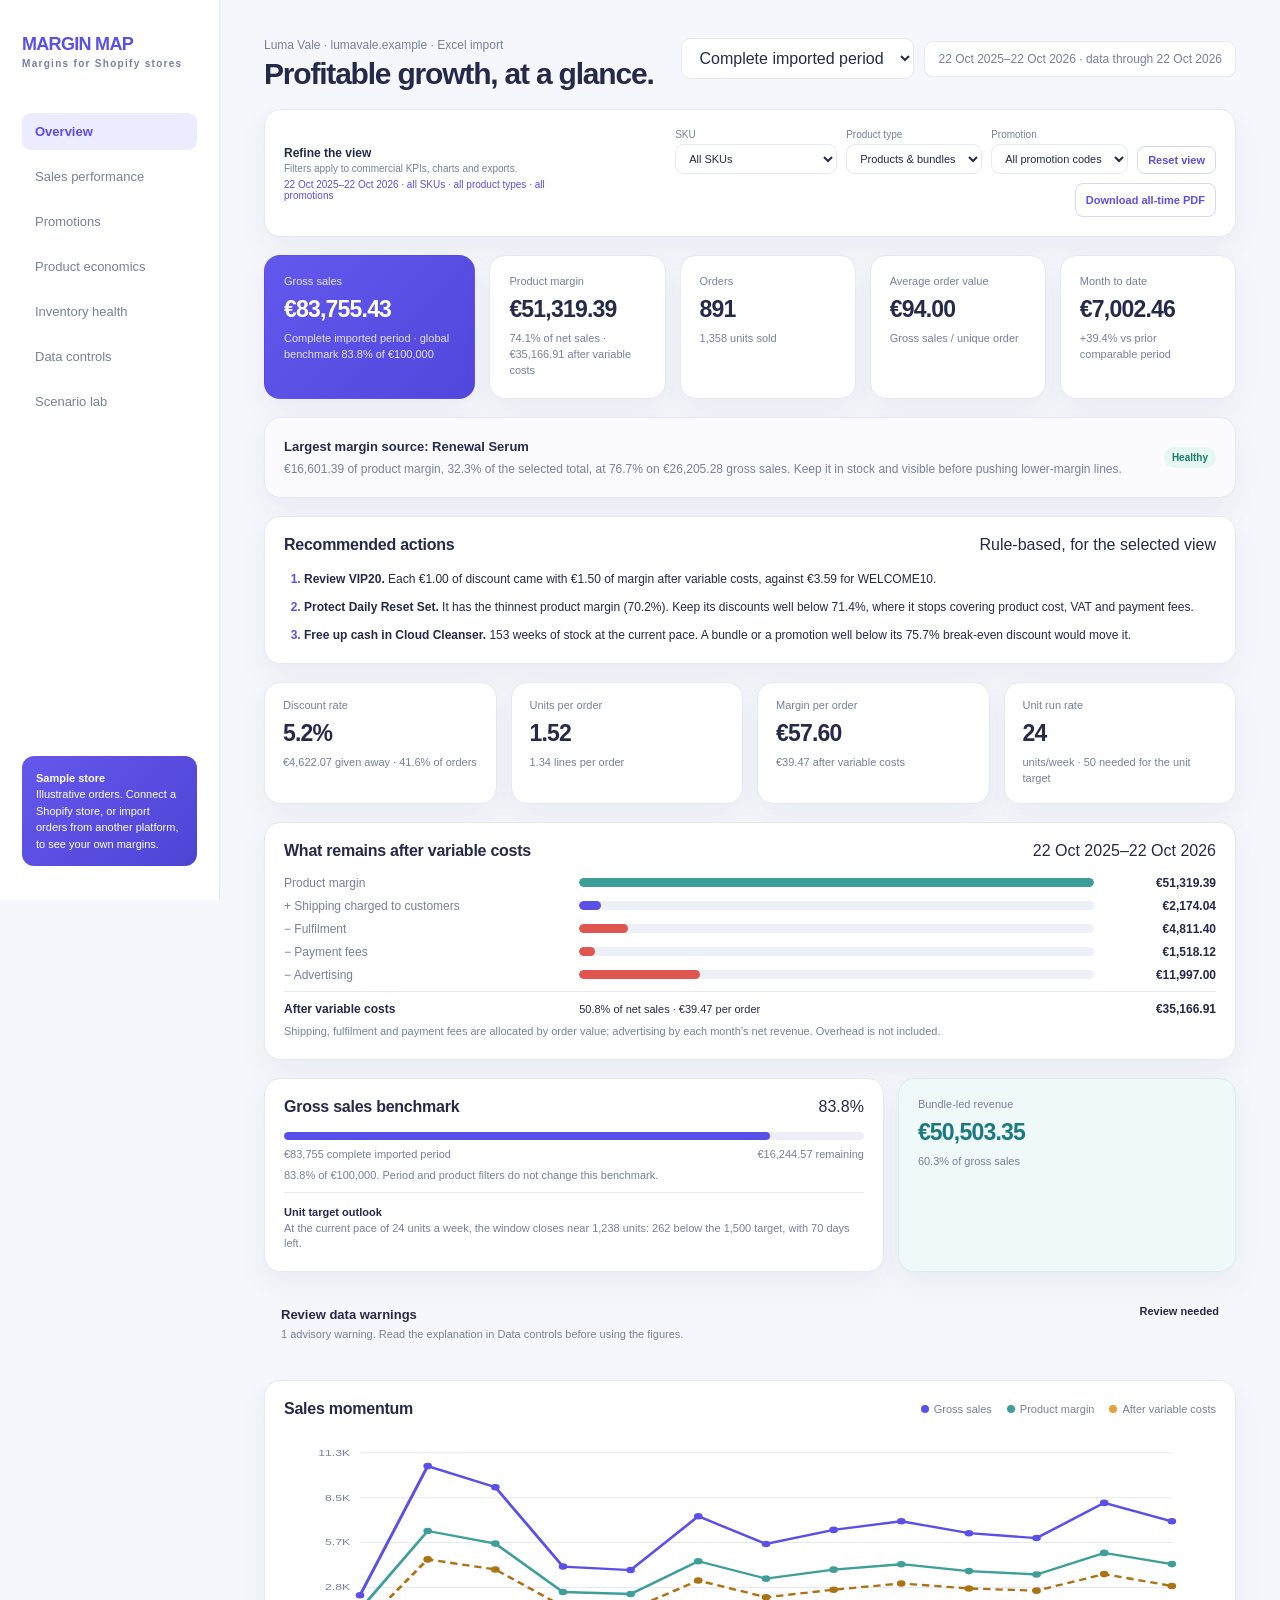
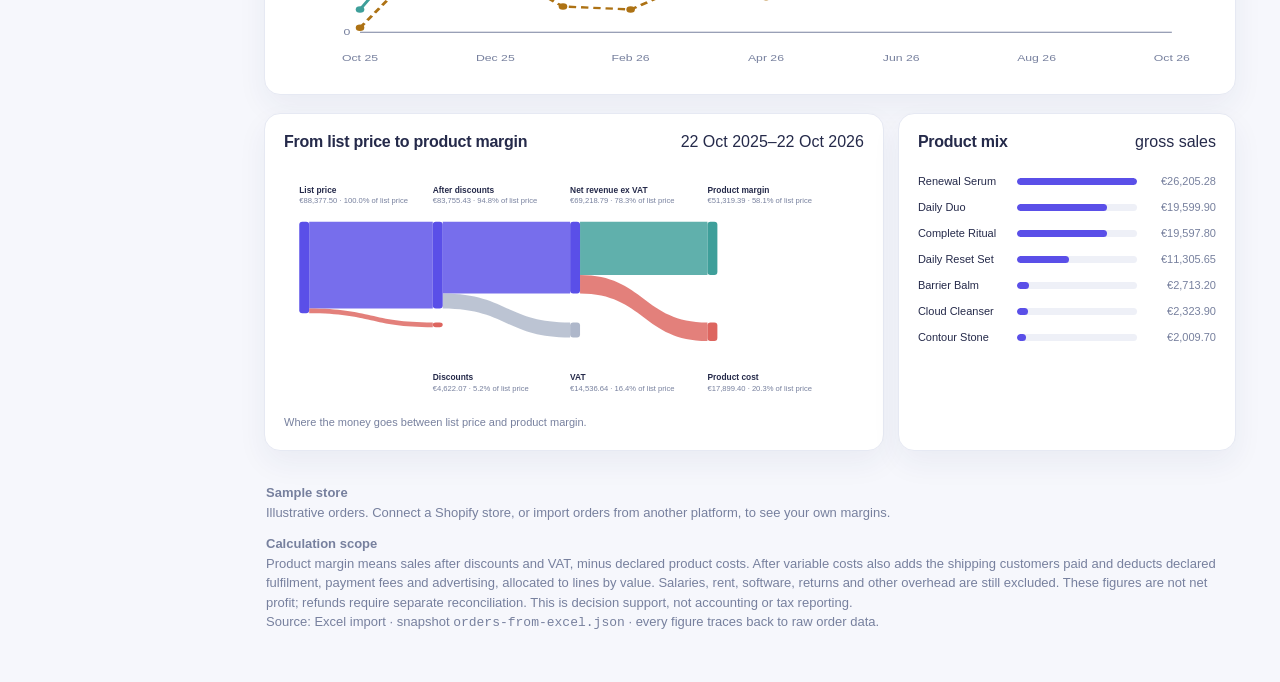
==== docs/index.html @ 2ea3d2d0 "Make the Shopify path production-grade and the reading prescriptive Critique round 1. Calculations: " ====
<!doctype html>
<html lang="en"><head><meta charset="utf-8"><meta name="viewport" content="width=device-width,initial-scale=1">
<title>Margin Map · Luma Vale · Shopify margin dashboard</title><meta name="generator" content="Margin Map 1.2.0">
<style>
/* Usability overrides kept separate from the compact base theme. */
.export:focus-visible,.range-apply:focus-visible,.period:focus-visible,.nav button:focus-visible{outline:3px solid rgba(90,79,232,.22);outline-offset:2px}.filter-state{margin-top:5px!important;color:var(--accent)!important}.target-context{border-top:1px solid var(--rule);margin-top:15px;padding-top:12px}.target-context strong{color:var(--ink)}.tab-panel:focus{outline:0}.table-card{overflow:auto!important}.table-card table{min-width:680px}
@media(max-width:1020px){.sidebar{position:sticky!important;top:0;z-index:20;width:100%;height:auto!important;border-right:0;border-bottom:1px solid var(--rule);padding:12px 16px!important;display:flex!important;flex-direction:row!important;align-items:center!important;gap:16px!important;overflow:hidden}.brand{flex:0 0 auto}.nav{display:flex!important;gap:6px;overflow-x:auto;padding:2px 0}.nav button{white-space:nowrap}.sidebar-note{display:none}.shell{grid-template-columns:1fr}.main{padding:25px}}
@media(max-width:650px){.sidebar{padding:10px 12px!important;flex-direction:column!important;align-items:stretch!important;gap:8px!important}.brand{text-align:center;font-size:14px}.brand small{display:none}.nav{width:100%}}
:root{--ink:#252a4a;--muted:#77809e;--canvas:#f6f7fc;--card:#fff;--accent:#5a4fe8;--accent-soft:#ecebff;--teal:#3e9f9a;--rule:#e6e9f3;--good:#167c68;--warn:#9a6814;--bad:#b54b55;--shadow:0 12px 30px rgba(40,44,100,.06);font-family:Inter,"Helvetica Neue",Arial,sans-serif}*{box-sizing:border-box}body{margin:0;background:var(--canvas);color:var(--ink);font-variant-numeric:tabular-nums}.shell{max-width:1440px;min-height:100vh;margin:auto;display:grid;grid-template-columns:220px 1fr;align-items:start}.sidebar{position:sticky;top:0;height:100vh;background:#fff;border-right:1px solid var(--rule);padding:34px 22px;display:flex;flex-direction:column;gap:44px}.brand{font-size:18px;font-weight:800;letter-spacing:-.7px;color:var(--accent)}.brand small{display:block;color:var(--muted);font-size:10px;letter-spacing:1.3px;margin-top:3px}.nav{display:grid;gap:8px}.nav button{border:0;background:transparent;text-align:left;padding:11px 13px;border-radius:9px;color:var(--muted);font:inherit;font-size:13px;cursor:pointer}.nav button:hover,.nav button:focus-visible{background:#f4f4ff;color:var(--accent);outline:0}.nav button.active{background:var(--accent-soft);color:var(--accent);font-weight:700}.sidebar-note{margin-top:auto;padding:14px;border-radius:12px;background:linear-gradient(135deg,#6558ed,#4d44d4);color:#fff;font-size:11px;line-height:1.5}.main{padding:38px 44px 48px;display:flex;flex-direction:column;gap:18px;min-width:0}.topline{display:flex;justify-content:space-between;align-items:start;gap:18px}.eyebrow{font-size:12px;color:var(--muted);margin:0 0 5px}h1{font-size:30px;letter-spacing:-1.2px;margin:0}h2{font-size:16px;letter-spacing:-.25px;margin:0}.filters{display:flex;align-items:center;justify-content:flex-end;gap:10px;flex-wrap:wrap}.asof,.period,.range-input{font-size:12px;color:var(--muted);padding:10px 13px;background:#fff;border:1px solid var(--rule);border-radius:9px}.period,.range-input{font:inherit;color:var(--ink);cursor:pointer}.custom-range{display:flex;align-items:center;gap:6px}.custom-range[hidden]{display:none}.range-input{min-height:38px;padding:7px 9px}.range-separator{font-size:11px;color:var(--muted)}.range-apply{border:0;border-radius:8px;padding:9px 11px;background:var(--accent);color:#fff;font:inherit;font-size:11px;font-weight:700;cursor:pointer}.range-apply:hover{background:#4940d0}.range-error{width:100%;text-align:right;color:var(--bad);font-size:10px}.filter-bar{display:flex;align-items:center;justify-content:space-between;gap:18px;padding:13px 18px}.filter-intro strong{display:block;font-size:12px}.filter-intro span{display:block;margin-top:3px;color:var(--muted);font-size:10px}.filter-options{display:flex;align-items:end;justify-content:flex-end;gap:9px;flex-wrap:wrap}.filter-options label{display:grid;gap:4px;color:var(--muted);font-size:10px}.filter-options .period{padding:7px 9px;font-size:11px}.summary-export{display:inline-flex;align-items:center;min-height:34px;text-decoration:none}.kpis{display:grid;grid-template-columns:1.2fr repeat(4,1fr);gap:14px}.card{background:var(--card);border:1px solid var(--rule);border-radius:16px;padding:19px;box-shadow:var(--shadow)}.label{font-size:11px;color:var(--muted);margin-bottom:9px}.value{font-size:23px;font-weight:750;letter-spacing:-.8px}.detail{margin-top:8px;font-size:11px;color:var(--muted);line-height:1.45}.primary{background:linear-gradient(135deg,#6358ed,#5147dc);border-color:transparent;color:#fff}.primary .label,.primary .detail{color:#e5e4ff}.goal,.grid,.controls{display:grid;grid-template-columns:1.65fr .9fr;gap:14px}.goal-card{min-height:142px}.section-head{display:flex;justify-content:space-between;align-items:center;gap:10px;margin-bottom:16px}.progress{height:8px;background:#edeef8;border-radius:99px;overflow:hidden;margin:16px 0 8px}.progress i{display:block;height:100%;background:var(--accent);border-radius:99px}.goal-meta{display:flex;justify-content:space-between;color:var(--muted);font-size:11px}.goal-side{background:#f0f9fa;border-color:#d8eeee}.goal-side .value{color:#197a82}.trading,.promo-kpis{display:grid;grid-template-columns:repeat(4,1fr);gap:14px}.promo-kpis{grid-template-columns:repeat(3,1fr)}.trading .card{padding:16px 18px}.chart-card{min-height:315px}.chart{width:100%;height:235px}.legend{display:flex;gap:15px;font-size:11px;color:var(--muted)}.dot{width:8px;height:8px;border-radius:50%;display:inline-block;margin-right:5px}.sales{background:var(--accent)}.margin{background:var(--teal)}.mix{display:grid;gap:14px;margin-top:24px}.mix-row{display:grid;grid-template-columns:90px 1fr 70px;gap:9px;align-items:center;font-size:11px}.mix-bar{height:7px;background:#eef0f7;border-radius:99px;overflow:hidden}.mix-bar i{display:block;height:100%;border-radius:99px;background:var(--accent)}.mix-value{text-align:right;color:var(--muted)}.integrity{border-radius:14px;padding:15px 17px;display:flex;justify-content:space-between;gap:20px;align-items:start}.integrity b{font-size:13px}.integrity p,.integrity li{font-size:11px;line-height:1.45;color:var(--muted);margin:4px 0}.integrity ul{margin:8px 0 0;padding-left:18px}.integrity span{font-size:11px;font-weight:700;white-space:nowrap}.okay{background:#effaf7;border:1px solid #d8eee8}.okay span{color:var(--good)}.table-card{padding:0;overflow:hidden}.table-card .section-head{padding:20px 20px 4px}table{border-collapse:collapse;width:100%;font-size:12px}th{text-align:right;color:var(--muted);font-size:10px;font-weight:600;text-transform:uppercase;letter-spacing:.5px;padding:12px 20px;border-bottom:1px solid var(--rule)}th:first-child,td:first-child{text-align:left}td{text-align:right;padding:13px 20px;border-bottom:1px solid var(--rule)}tr:last-child td{border-bottom:0}td strong{display:block;font-size:12px}td span{display:block;margin-top:2px;color:var(--muted);font-size:10px}.status,.pill{font-size:10px;padding:5px 8px;border-radius:99px;font-weight:700}.good,.healthy{background:#e7f7f2;color:var(--good)}.warning,.watch{background:#fff5dc;color:var(--warn)}.bad,.critical{background:#ffebec;color:var(--bad)}.overstock{background:#fff5dc;color:var(--warn)}.cover-bar i.overstock{background:#e3a33c}.actions{margin:0;padding-left:20px;display:grid;gap:10px;font-size:12px;line-height:1.5}.actions li::marker{color:var(--accent);font-weight:700}.actions b{color:var(--ink)}.controls .card{padding:0;overflow:hidden}.controls h2{padding:19px 20px}.controls td,.controls th{padding:10px 20px}.insight{display:flex;justify-content:space-between;align-items:center;gap:18px;background:#fbfbff}.insight p{margin:5px 0 0;color:var(--muted);font-size:12px;line-height:1.5}.insight strong{font-size:13px}.bridge{display:flex;align-items:flex-end;gap:10px;padding:18px 20px 8px;height:190px}.bridge-step{flex:1;display:flex;flex-direction:column;justify-content:flex-end;height:100%;gap:6px;min-width:0}.bridge-bar{border-radius:6px 6px 0 0;background:var(--accent);opacity:.9}.bridge-step.loss .bridge-bar{background:#e0554f}.bridge-step.tax .bridge-bar{background:#b9bcd6}.bridge-step.result .bridge-bar{background:var(--teal)}.bridge-meta{font-size:10px;color:var(--muted);text-align:center;line-height:1.35;white-space:nowrap;overflow:hidden;text-overflow:ellipsis}.bridge-meta b{display:block;color:var(--ink);font-size:12px}.cover-bar{height:6px;border-radius:3px;background:var(--rule);overflow:hidden;min-width:70px}.cover-bar i{display:block;height:100%;border-radius:3px;background:var(--teal)}.cover-bar i.watch{background:#e3a33c}.cover-bar i.critical{background:#d9534f}.spotlight{display:flex;justify-content:space-between;gap:18px;background:#f7fbfb}.spotlight p{margin:6px 0 0;color:var(--muted);font-size:12px}.clickable-row{cursor:pointer}.clickable-row:hover{background:#f6f6ff}.export{border:1px solid #d7d5ff;background:#fff;color:var(--accent);border-radius:8px;padding:7px 10px;font:inherit;font-size:11px;font-weight:700;cursor:pointer}.export:hover{background:var(--accent-soft)}.tab-panel{display:grid;gap:18px}.tab-panel[hidden]{display:none}.product-select{border:0;background:none;color:inherit;font:inherit;text-align:left;padding:0;cursor:pointer}.product-select:focus-visible{outline:2px solid var(--accent);outline-offset:4px}footer{font-size:10px;color:var(--muted);padding:2px}@media(max-width:1020px){.shell{grid-template-columns:1fr}.sidebar{display:none}.main{padding:25px}.kpis{grid-template-columns:repeat(3,1fr)}.grid,.goal,.controls{grid-template-columns:1fr}}@media(max-width:650px){.main{padding:18px}.topline{display:block}.filters{margin-top:14px;justify-content:start}.custom-range{width:100%;flex-wrap:wrap}.range-input{flex:1;min-width:130px}.range-error{text-align:left}.filter-bar{display:block}.filter-options{margin-top:12px;justify-content:start}.kpis{grid-template-columns:1fr 1fr}.primary{grid-column:span 2}.trading,.promo-kpis{grid-template-columns:1fr 1fr}.insight,.spotlight{display:block}.mix-row{grid-template-columns:80px 1fr 58px}}
footer{font-size:13px;line-height:1.5}footer .release-notice{margin:12px 0}
.sankey{width:100%;height:240px;display:block;overflow:visible}
.no-variable .var-col,.no-variable .var-only{display:none}.variable .no-var-only{display:none}.ladder{display:grid;gap:9px}.ladder-row{display:grid;grid-template-columns:minmax(150px,1.1fr) 2fr 110px;gap:12px;align-items:center;font-size:12px}.ladder-row span{color:var(--muted)}.ladder-row b{text-align:right}.ladder-bar{height:9px;background:#eef0f7;border-radius:99px;overflow:hidden}.ladder-bar i{display:block;height:100%;border-radius:99px;background:var(--teal)}.ladder-row.cost i{background:#e0554f}.ladder-row.income i{background:var(--accent)}.ladder-row.total{border-top:1px solid var(--rule);padding-top:10px;font-weight:700}.ladder-row.total span{color:var(--ink)}.ladder-row.total.loss b{color:var(--bad)}.ladder-row .ladder-share{color:var(--muted);font-weight:400;font-size:11px}.dot.after{background:#e3a33c}@media(max-width:650px){.ladder-row{grid-template-columns:1fr 110px}.ladder-bar,.ladder-share{grid-column:1/-1;grid-row:2}}.sankey text{font-family:Inter,"Helvetica Neue",Arial,sans-serif}</style></head><body><div class="shell"><aside class="sidebar"><div class="brand">MARGIN MAP<small>Margins for Shopify stores</small></div>
<nav class="nav" aria-label="Dashboard navigation" role="tablist"><button class="active" type="button" role="tab" id="tab-overview" aria-controls="panel-overview" aria-selected="true" data-tab="overview">Overview</button><button type="button" role="tab" id="tab-sales" aria-controls="panel-sales" aria-selected="false" data-tab="sales">Sales performance</button><button type="button" role="tab" id="tab-promotions" aria-controls="panel-promotions" aria-selected="false" data-tab="promotions">Promotions</button><button type="button" role="tab" id="tab-products" aria-controls="panel-products" aria-selected="false" data-tab="products">Product economics</button><button type="button" role="tab" id="tab-inventory" aria-controls="panel-inventory" aria-selected="false" data-tab="inventory">Inventory health</button><button type="button" role="tab" id="tab-controls" aria-controls="panel-controls" aria-selected="false" data-tab="controls">Data controls</button><button type="button" role="tab" id="tab-scenario" aria-controls="panel-scenario" aria-selected="false" data-tab="scenario">Scenario lab</button></nav>
<div class="sidebar-note"><b>Sample store</b><br>Illustrative orders. Connect a Shopify store, or import orders from another platform, to see your own margins.</div></aside><main class="main"><div class="topline"><div><p class="eyebrow">Luma Vale · lumavale.example · Excel import</p><h1 id="page-title">Profitable growth, at a glance.</h1></div><div class="filters"><select id="period" class="period" aria-label="Select reporting period"><option value="week">Last 7 calendar days</option><option value="month">Month to date</option><option value="all" selected>Complete imported period</option><option value="custom">Custom date range</option></select><div class="custom-range" id="custom-range" hidden><input class="range-input" id="range-start" type="date" aria-label="Range start date"><span class="range-separator">to</span><input class="range-input" id="range-end" type="date" aria-label="Range end date"><button class="range-apply" id="apply-range" type="button">Apply</button><span class="range-error" id="range-error" role="status"></span></div><div class="asof" id="asof">data through 22 Oct 2026</div></div></div>
<section class="filter-bar card" aria-label="Data filters"><div class="filter-intro"><strong>Refine the view</strong><span>Filters apply to commercial KPIs, charts and exports.</span><span class="filter-state" id="filter-state" role="status">Complete imported period · all products · all promotions</span></div><div class="filter-options"><label>SKU<select id="filter-sku" class="period"><option value="all">All SKUs</option></select></label><label>Product type<select id="filter-type" class="period"><option value="all">Products & bundles</option><option value="product">Products only</option><option value="bundle">Bundles only</option></select></label><label>Promotion<select id="filter-code" class="period"><option value="all">All promotion codes</option></select></label><button id="reset-view" class="export" type="button">Reset view</button><a id="export-summary" class="export summary-export" href="executive-summary.pdf" download>Download all-time PDF</a></div></section>
<section class="kpis"><div class="card primary"><div class="label">Gross sales</div><div class="value" data-metric="gross">€83,755</div><div class="detail" data-metric="sales-detail">Complete imported period · 83.8% of €100,000 benchmark</div></div><div class="card"><div class="label">Product margin</div><div class="value" data-metric="margin">€51,319</div><div class="detail" data-metric="margin-detail">74.1% of net sales</div></div><div class="card"><div class="label">Orders</div><div class="value" data-metric="orders">891</div><div class="detail" data-metric="units">1,358 units sold</div></div><div class="card"><div class="label" data-metric="aov-label">Average order value</div><div class="value" data-metric="aov">€94</div><div class="detail" data-metric="aov-detail">Gross sales / unique order</div></div><div class="card"><div class="label" data-metric="trend-label">Latest month</div><div class="value" data-metric="trend-value">€7,002.46</div><div class="detail" data-metric="trend-detail">-14.2% vs prior month</div></div></section>
<div class="tab-panel" id="panel-overview" role="tabpanel" aria-labelledby="tab-overview" tabindex="0" data-panel="overview"><section class="insight card"><div><strong id="insight-title">Decision signal</strong><p id="insight-text">Loading selected-period insight.</p></div><span class="pill healthy" id="insight-status">Focus</span></section><section class="card" id="actions-card" aria-labelledby="actions-title"><div class="section-head"><h2 id="actions-title">Recommended actions</h2><span>Rule-based, for the selected view</span></div><ol class="actions" id="actions"></ol></section><section class="trading"><div class="card"><div class="label">Discount rate</div><div class="value" data-metric="discount-rate">5.2%</div><div class="detail" data-metric="discount-detail">€4,622 given away · 41.6% of orders</div></div><div class="card"><div class="label">Units per order</div><div class="value" data-metric="upo">1.52</div><div class="detail" data-metric="upo-detail">1.34 lines per order</div></div><div class="card"><div class="label">Margin per order</div><div class="value" data-metric="mpo">€58</div><div class="detail" data-metric="mpo-detail">Product margin after cost and VAT</div></div><div class="card"><div class="label">Unit run rate</div><div class="value">24</div><div class="detail">units/week · 50 needed for the unit target</div></div></section><section class="card" id="profit-card" aria-labelledby="profit-title"><div class="section-head"><h2 id="profit-title">What remains after variable costs</h2><span id="profit-period">complete period</span></div><div class="ladder var-only" id="ladder"></div><div class="detail var-only" id="profit-note">Shipping, fulfilment and payment fees are allocated by order value; advertising by each month’s net revenue. Overhead is not included.</div><div class="detail no-var-only">This view shows product margin only. Add fulfilment cost per order, payment fees and monthly advertising in the Settings sheet to see what each product and promotion leaves after them.</div></section><section class="goal"><div class="card goal-card"><div><div class="section-head"><h2>Gross sales benchmark</h2><span>83.8%</span></div><div class="progress"><i style="width:83.8%"></i></div><div class="goal-meta"><span>€83,755 complete imported period</span><span>€16,244.57 remaining</span></div></div><div class="detail">83.8% of €100,000. Period and product filters do not change this benchmark.</div><div class="target-context detail"><strong>Unit target outlook</strong><br>At the current pace of 24 units a week, the window closes near 1,238 units: 262 below the 1,500 target, with 70 days left.</div></div><div class="card goal-side"><div class="label">Bundle-led revenue</div><div class="value" data-metric="bundle-sales">€50,503</div><div class="detail" data-metric="bundle-detail">60.3% of gross sales</div></div></section><div class='integrity issue'><div><b>Review data warnings</b><p>1 advisory warning. Read the explanation in Data controls before using the figures.</p></div><span>Review needed</span></div><section class="card chart-card"><div class="section-head"><h2>Sales momentum</h2><div class="legend"><span><i class="dot sales"></i>Gross sales</span><span><i class="dot margin"></i>Product margin</span><span class="var-only"><i class="dot after"></i>After variable costs</span></div></div><svg id="trend" class="chart" viewBox="0 0 760 250" preserveAspectRatio="none"></svg></section><section class="grid"><div class="card chart-card"><div class="section-head"><h2>From list price to product margin</h2><span id="sankey-period">complete period</span></div><svg id="sankey" class="sankey" viewBox="0 0 760 295" role="img" aria-label="Revenue flow from list price to product margin"></svg><div class="detail">Where the money goes between list price and product margin.</div></div><div class="card"><div class="section-head"><h2>Product mix</h2><span>gross sales</span></div><div id="mix" class="mix"></div></div></section></div>
<div class="tab-panel" data-panel="sales" hidden><section class="card chart-card"><div class="section-head"><h2>Sales performance</h2><span id="sales-period-label"></span></div><svg id="sales-trend" class="chart" viewBox="0 0 760 250" preserveAspectRatio="none"></svg></section><section class="trading"><div class="card"><div class="label">Gross sales</div><div class="value" data-metric="gross">€83,755</div><div class="detail">After customer discounts, including VAT.</div></div><div class="card"><div class="label">Discount investment</div><div class="value" data-metric="discount-total">€4,622</div><div class="detail" data-metric="discount-rate-detail">5.2% of listed value</div></div><div class="card goal-side"><div class="label">Product margin</div><div class="value" data-metric="margin">€51,319</div><div class="detail" data-metric="margin-detail">74.1% of net sales</div></div><div class="card"><div class="label">Comparable period</div><div class="value" data-metric="trend-value">€7,002.46</div><div class="detail" data-metric="trend-detail">-14.2% vs prior month</div></div></section></div>
<div class="tab-panel" data-panel="promotions" hidden><section class="promo-kpis"><div class="card"><div class="label">Promotion-led sales</div><div class="value" id="promo-sales">—</div><div class="detail">gross sales after discounts</div></div><div class="card"><div class="label">Discount investment</div><div class="value" id="promo-discount">—</div><div class="detail" id="promo-rate">—</div></div><div class="card goal-side"><div class="label">Margin on promoted sales</div><div class="value" id="promo-margin">—</div><div class="detail" id="promo-orders">—</div></div></section><section class="card table-card"><div class="section-head"><h2>Promotion effectiveness</h2><span id="promo-period-label">Final allocations, not assumed rates</span></div><table><thead><tr><th>Discount code</th><th>Orders</th><th>Gross sales</th><th>Discount given</th><th>Effective rate</th><th>Product margin</th><th class="var-col">After variable costs</th></tr></thead><tbody id="promo-rows"></tbody></table></section></div>
<div class="tab-panel" data-panel="products" hidden><section class="spotlight card" id="product-spotlight"></section><section class="card table-card"><div class="section-head"><h2>Product economics</h2><div><button id="export-products" class="export" type="button">Export selected period CSV</button> <span id="product-period-label">Product margin excludes VAT</span></div></div><table><thead><tr><th>Product</th><th>Units</th><th>Gross sales</th><th>Product margin</th><th>Margin %</th><th class="var-col">After variable costs</th><th title="Deepest discount on today’s price that still covers product cost, VAT and payment fee">Break-even discount</th></tr></thead><tbody id="product-rows"><tr><td><strong>Renewal Serum</strong><span>SKU-A</span></td><td>395</td><td>€26,205</td><td>€16,601</td><td>76.7%</td></tr>
<tr><td><strong>Daily Duo</strong><span>SKU-D</span></td><td>262</td><td>€19,600</td><td>€11,823</td><td>73.0%</td></tr>
<tr><td><strong>Complete Ritual</strong><span>SKU-E</span></td><td>232</td><td>€19,598</td><td>€11,974</td><td>73.9%</td></tr>
<tr><td><strong>Daily Reset Set</strong><span>SKU-G</span></td><td>174</td><td>€11,306</td><td>€6,559</td><td>70.2%</td></tr>
<tr><td><strong>Barrier Balm</strong><span>SKU-B</span></td><td>150</td><td>€2,713</td><td>€1,657</td><td>73.9%</td></tr>
<tr><td><strong>Cloud Cleanser</strong><span>SKU-F</span></td><td>72</td><td>€2,324</td><td>€1,438</td><td>74.9%</td></tr>
<tr><td><strong>Contour Stone</strong><span>SKU-C</span></td><td>73</td><td>€2,010</td><td>€1,267</td><td>76.3%</td></tr></tbody></table></section></div>
<div class="tab-panel" data-panel="inventory" hidden><section class="card table-card"><div class="section-head"><h2>Inventory health</h2><span>weeks of cover at the last 90 days’ pace</span></div><table><thead><tr><th>Product</th><th>Stock on hand</th><th>Sell-through</th><th>Weekly demand</th><th>Weeks of cover</th><th>Status</th></tr></thead><tbody><tr><td><strong>Contour Stone</strong><span>SKU-C</span></td><td>145</td><td>87.9%</td><td>8.9/week</td><td><div class='cover-bar'><i class='healthy' style='width:63%'></i></div><span>16.4 weeks</span></td><td><span class='pill healthy'>healthy</span></td></tr>
<tr><td><strong>Renewal Serum</strong><span>SKU-A</span></td><td>1,180</td><td>70.5%</td><td>19.8/week</td><td><div class='cover-bar'><i class='overstock' style='width:100%'></i></div><span>59.7 weeks</span></td><td><span class='pill overstock'>overstock</span></td></tr>
<tr><td><strong>Barrier Balm</strong><span>SKU-B</span></td><td>940</td><td>57.3%</td><td>11.0/week</td><td><div class='cover-bar'><i class='overstock' style='width:100%'></i></div><span>85.7 weeks</span></td><td><span class='pill overstock'>overstock</span></td></tr>
<tr><td><strong>Cloud Cleanser</strong><span>SKU-F</span></td><td>690</td><td>61.7%</td><td>4.5/week</td><td><div class='cover-bar'><i class='overstock' style='width:100%'></i></div><span>153.0 weeks</span></td><td><span class='pill overstock'>overstock</span></td></tr></tbody></table></section><section class="card"><div class="detail">No SKU is inside eight weeks of cover. Bundle sales are counted against component stock, so pushing a bundle shortens cover on its parts.</div></section></div>
<div class="tab-panel" data-panel="controls" hidden><section class="controls"><div class="card"><h2>Integrity controls</h2><table><tbody><tr><td>Unknown SKU</td><td><b class='status good'>Pass</b></td></tr>
<tr><td>Catalogue price vs charged price<ul><li>Scenario pricing is active: calculated Orders values follow the current Catalogue instead of historical price entries.</li></ul></td><td><b class='status warning'>1 warning</b></td></tr>
<tr><td>Bundle pricing rules</td><td><b class='status good'>Pass</b></td></tr>
<tr><td>Discount rule vs line allocation</td><td><b class='status good'>Pass</b></td></tr>
<tr><td>VAT consistency</td><td><b class='status good'>Pass</b></td></tr>
<tr><td>Variable cost allocation</td><td><b class='status good'>Pass</b></td></tr>
<tr><td>Excluded and adjusted orders</td><td><b class='status good'>Pass</b></td></tr></tbody></table></div><div class="card"><h2>How discount checking works</h2><div class="detail" style="padding:0 20px 20px">The dashboard uses each line’s final allocated discount. In the Excel workflow, its code, percentage, active dates, and final euro allocation are checked against the Promotion rules table. Shopify imports retain their final allocation as the source of truth.</div></div></section></div>
<div class="tab-panel" data-panel="scenario" hidden>
<section class="card">
<div class="section-head"><h2>Test the next commercial move</h2><span>Scenario lab</span></div>
<p>What happens to product margin if prices, demand or supplier costs change? Start with the selected sales, then adjust one assumption at a time.</p>
<div class="scenario-controls">
<label for="scenario-price">Selling price change (%)<input id="scenario-price" type="number" min="-90" max="200" step="1" value="0"></label>
<label for="scenario-volume">Sales volume change (%)<input id="scenario-volume" type="number" min="-100" max="500" step="1" value="0"></label>
<label for="scenario-cost">Unit product cost change (%)<input id="scenario-cost" type="number" min="-100" max="500" step="1" value="0"></label>
<button id="scenario-reset" type="button" class="export">Reset assumptions</button></div>
<p id="scenario-error" role="status"></p></section>
<section class="card" aria-labelledby="scenario-result-title"><div class="section-head"><h2 id="scenario-result-title">Baseline vs scenario</h2><span>Current period and filters</span></div><div id="scenario-result" aria-live="polite"></div></section>
<section class="card"><h2>How to use this result</h2><p id="scenario-decision"></p>
<details><summary>Assumptions and calculation scope</summary>
<p>This is a sensitivity calculation, not a demand forecast. Price changes scale sales after discounts; discount rates, VAT treatment and product mix stay fixed. Volume scales quantities and product costs proportionally. Fractional units represent a modelled mix.</p>
<p>Product margin = sales excluding VAT minus product costs. Shipping, payment fees, advertising, overhead and refunds are excluded from this experiment, even when variable costs are declared elsewhere. Required volume compares product margin with the filtered baseline, before the volume assumption.</p>
<p>Experiments stay in this page. They do not change the workbook, recorded sales, CSV exports or executive PDF.</p></details></section></div>
<style>
.scenario-controls{display:grid;grid-template-columns:repeat(3,minmax(0,1fr)) auto;gap:16px;align-items:end;margin:24px 0 8px}.scenario-controls label{font-size:13px;display:grid;gap:8px}.scenario-controls input{width:100%;font:inherit;font-size:20px;color:var(--ink);padding:12px;border:1px solid var(--rule);border-radius:8px;background:var(--canvas)}.scenario-controls input:focus-visible{outline:2px solid var(--accent);outline-offset:3px}#scenario-error{color:var(--bad)}.scenario-comparison{width:100%;border-collapse:collapse}.scenario-comparison th,.scenario-comparison td{padding:16px 10px;text-align:right;border-bottom:1px solid var(--rule)}.scenario-comparison th:first-child,.scenario-comparison td:first-child{text-align:left}.scenario-comparison th{color:var(--muted);font-weight:500}.scenario-comparison .result-row{font-weight:700;background:var(--accent-soft)}#scenario-decision{font-size:18px;line-height:1.6;max-width:65ch}[data-panel="scenario"] p{line-height:1.65;max-width:80ch}[data-panel="scenario"] summary{cursor:pointer;color:var(--accent);padding:12px 0}@media(max-width:650px){.scenario-controls{grid-template-columns:1fr}.scenario-comparison th,.scenario-comparison td{padding:12px 4px;font-size:12px}}
</style>
<footer><div class="release-notice"><b>Sample store</b><br>Illustrative orders. Connect a Shopify store, or import orders from another platform, to see your own margins.</div><strong>Calculation scope</strong><br>Product margin means sales after discounts and VAT, minus declared product costs. After variable costs also adds the shipping customers paid and deducts declared fulfilment, payment fees and advertising, allocated to lines by value. Salaries, rent, software, returns and other overhead are still excluded. These figures are not net profit; refunds require separate reconciliation. This is decision support, not accounting or tax reporting.<br>Source: Excel import · snapshot <code>orders-from-excel.json</code> · every figure traces back to raw order data.</footer></main></div><script>
const daily=[{"date": "2025-10-22", "order": "#1001", "sku": "SKU-D", "units": 1, "gross": 71.1, "net": 58.76, "margin": 42.06, "discount": 7.9, "code": "WELCOME10", "ship": 1.15, "fulfil": 2.54, "fees": 1.2, "ads": 31.5, "after": 7.97}, {"date": "2025-10-22", "order": "#1001", "sku": "SKU-E", "units": 1, "gross": 80.1, "net": 66.2, "margin": 48.0, "discount": 8.9, "code": "WELCOME10", "ship": 1.29, "fulfil": 2.86, "fees": 1.36, "ads": 35.49, "after": 9.58}, {"date": "2025-10-23", "order": "#1002", "sku": "SKU-A", "units": 1, "gross": 59.41, "net": 49.1, "margin": 36.3, "discount": 10.49, "code": "SUMMER15", "ship": 2.44, "fulfil": 5.4, "fees": 1.19, "ads": 26.32, "after": 5.83}, {"date": "2025-10-23", "order": "#1003", "sku": "SKU-F", "units": 1, "gross": 34.0, "net": 28.1, "margin": 21.4, "discount": 0, "code": "", "ship": 2.44, "fulfil": 5.4, "fees": 0.8, "ads": 15.07, "after": 2.57}, {"date": "2025-10-23", "order": "#1004", "sku": "SKU-A", "units": 1, "gross": 62.91, "net": 51.99, "margin": 39.19, "discount": 6.99, "code": "WELCOME10", "ship": 2.44, "fulfil": 5.4, "fees": 1.24, "ads": 27.87, "after": 7.12}, {"date": "2025-10-24", "order": "#1005", "sku": "SKU-D", "units": 1, "gross": 79.0, "net": 65.29, "margin": 48.59, "discount": 0, "code": "", "ship": 2.44, "fulfil": 5.4, "fees": 1.48, "ads": 35.0, "after": 9.15}, {"date": "2025-10-24", "order": "#1006", "sku": "SKU-E", "units": 1, "gross": 89.0, "net": 73.55, "margin": 55.35, "discount": 0, "code": "", "ship": 2.44, "fulfil": 5.4, "fees": 1.63, "ads": 39.43, "after": 11.33}, {"date": "2025-10-24", "order": "#1007", "sku": "SKU-A", "units": 2, "gross": 139.8, "net": 115.54, "margin": 89.94, "discount": 0, "code": "", "ship": 2.44, "fulfil": 5.4, "fees": 2.39, "ads": 61.94, "after": 22.65}, {"date": "2025-10-25", "order": "#1008", "sku": "SKU-A", "units": 1, "gross": 62.91, "net": 51.99, "margin": 39.19, "discount": 6.99, "code": "WELCOME10", "ship": 1.15, "fulfil": 2.53, "fees": 1.08, "ads": 27.87, "after": 8.86}, {"date": "2025-10-25", "order": "#1008", "sku": "SKU-D", "units": 1, "gross": 71.1, "net": 58.76, "margin": 42.06, "discount": 7.9, "code": "WELCOME10", "ship": 1.29, "fulfil": 2.87, "fees": 1.22, "ads": 31.5, "after": 7.76}, {"date": "2025-10-25", "order": "#1009", "sku": "SKU-B", "units": 1, "gross": 17.1, "net": 14.13, "margin": 10.23, "discount": 1.9, "code": "WELCOME10", "ship": 0.53, "fulfil": 1.18, "fees": 0.32, "ads": 7.58, "after": 1.68}, {"date": "2025-10-25", "order": "#1009", "sku": "SKU-F", "units": 2, "gross": 61.2, "net": 50.58, "margin": 37.18, "discount": 6.8, "code": "WELCOME10", "ship": 1.91, "fulfil": 4.22, "fees": 1.15, "ads": 27.12, "after": 6.6}, {"date": "2025-10-25", "order": "#1010", "sku": "SKU-A", "units": 1, "gross": 69.9, "net": 57.77, "margin": 44.97, "discount": 0, "code": "", "ship": 1.07, "fulfil": 2.38, "fees": 1.18, "ads": 30.97, "after": 11.51}, {"date": "2025-10-25", "order": "#1010", "sku": "SKU-E", "units": 1, "gross": 89.0, "net": 73.55, "margin": 55.35, "discount": 0, "code": "", "ship": 1.37, "fulfil": 3.02, "fees": 1.5, "ads": 39.43, "after": 12.77}, {"date": "2025-10-26", "order": "#1011", "sku": "SKU-A", "units": 1, "gross": 59.41, "net": 49.1, "margin": 36.3, "discount": 10.49, "code": "SUMMER15", "ship": 1.23, "fulfil": 2.72, "fees": 1.04, "ads": 26.32, "after": 7.45}, {"date": "2025-10-26", "order": "#1011", "sku": "SKU-G", "units": 1, "gross": 58.65, "net": 48.47, "margin": 32.47, "discount": 10.35, "code": "SUMMER15", "ship": 1.21, "fulfil": 2.68, "fees": 1.03, "ads": 25.99, "after": 3.98}, {"date": "2025-10-27", "order": "#1012", "sku": "SKU-A", "units": 1, "gross": 69.9, "net": 57.77, "margin": 44.97, "discount": 0, "code": "", "ship": 1.07, "fulfil": 2.38, "fees": 1.18, "ads": 30.97, "after": 11.51}, {"date": "2025-10-27", "order": "#1012", "sku": "SKU-E", "units": 1, "gross": 89.0, "net": 73.55, "margin": 55.35, "discount": 0, "code": "", "ship": 1.37, "fulfil": 3.02, "fees": 1.5, "ads": 39.43, "after": 12.77}, {"date": "2025-10-27", "order": "#1013", "sku": "SKU-A", "units": 1, "gross": 62.91, "net": 51.99, "margin": 39.19, "discount": 6.99, "code": "WELCOME10", "ship": 1.92, "fulfil": 4.25, "fees": 1.17, "ads": 27.87, "after": 7.82}, {"date": "2025-10-27", "order": "#1013", "sku": "SKU-B", "units": 1, "gross": 17.1, "net": 14.13, "margin": 10.23, "discount": 1.9, "code": "WELCOME10", "ship": 0.52, "fulfil": 1.15, "fees": 0.32, "ads": 7.58, "after": 1.7}, {"date": "2025-10-27", "order": "#1014", "sku": "SKU-F", "units": 1, "gross": 30.6, "net": 25.29, "margin": 18.59, "discount": 3.4, "code": "WELCOME10", "ship": 2.44, "fulfil": 5.4, "fees": 0.75, "ads": 13.56, "after": 1.32}, {"date": "2025-10-27", "order": "#1015", "sku": "SKU-A", "units": 1, "gross": 62.91, "net": 51.99, "margin": 39.19, "discount": 6.99, "code": "WELCOME10", "ship": 2.44, "fulfil": 5.4, "fees": 1.24, "ads": 27.87, "after": 7.12}, {"date": "2025-10-27", "order": "#1016", "sku": "SKU-E", "units": 2, "gross": 160.2, "net": 132.4, "margin": 96.0, "discount": 17.8, "code": "WELCOME10", "ship": 2.44, "fulfil": 5.4, "fees": 2.7, "ads": 70.98, "after": 19.36}, {"date": "2025-10-28", "order": "#1017", "sku": "SKU-A", "units": 1, "gross": 69.9, "net": 57.77, "margin": 44.97, "discount": 0, "code": "", "ship": 1.72, "fulfil": 3.82, "fees": 1.26, "ads": 30.97, "after": 10.64}, {"date": "2025-10-28", "order": "#1017", "sku": "SKU-C", "units": 1, "gross": 29.0, "net": 23.97, "margin": 18.57, "discount": 0, "code": "", "ship": 0.72, "fulfil": 1.58, "fees": 0.52, "ads": 12.85, "after": 4.34}, {"date": "2025-10-29", "order": "#1018", "sku": "SKU-A", "units": 1, "gross": 69.9, "net": 57.77, "margin": 44.97, "discount": 0, "code": "", "ship": 1.39, "fulfil": 3.07, "fees": 1.22, "ads": 30.97, "after": 11.1}, {"date": "2025-10-29", "order": "#1018", "sku": "SKU-B", "units": 1, "gross": 19.0, "net": 15.7, "margin": 11.8, "discount": 0, "code": "", "ship": 0.38, "fulfil": 0.84, "fees": 0.33, "ads": 8.42, "after": 2.59}, {"date": "2025-10-29", "order": "#1018", "sku": "SKU-F", "units": 1, "gross": 34.0, "net": 28.1, "margin": 21.4, "discount": 0, "code": "", "ship": 0.67, "fulfil": 1.49, "fees": 0.59, "ads": 15.07, "after": 4.92}, {"date": "2025-10-29", "order": "#1019", "sku": "SKU-A", "units": 1, "gross": 69.9, "net": 57.77, "margin": 44.97, "discount": 0, "code": "", "ship": 1.23, "fulfil": 2.72, "fees": 1.2, "ads": 30.97, "after": 11.31}, {"date": "2025-10-29", "order": "#1019", "sku": "SKU-G", "units": 1, "gross": 69.0, "net": 57.02, "margin": 41.02, "discount": 0, "code": "", "ship": 1.21, "fulfil": 2.68, "fees": 1.18, "ads": 30.57, "after": 7.8}, {"date": "2025-10-29", "order": "#1020", "sku": "SKU-G", "units": 1, "gross": 62.1, "net": 51.32, "margin": 35.32, "discount": 6.9, "code": "WELCOME10", "ship": 2.44, "fulfil": 5.4, "fees": 1.23, "ads": 27.51, "after": 3.62}, {"date": "2025-10-30", "order": "#1021", "sku": "SKU-C", "units": 1, "gross": 26.1, "net": 21.57, "margin": 16.17, "discount": 2.9, "code": "WELCOME10", "ship": 2.44, "fulfil": 5.4, "fees": 0.69, "ads": 11.56, "after": 0.96}, {"date": "2025-10-30", "order": "#1022", "sku": "SKU-A", "units": 1, "gross": 62.91, "net": 51.99, "margin": 39.19, "discount": 6.99, "code": "WELCOME10", "ship": 2.44, "fulfil": 5.4, "fees": 1.24, "ads": 27.87, "after": 7.12}, {"date": "2025-10-30", "order": "#1023", "sku": "SKU-D", "units": 2, "gross": 158.0, "net": 130.58, "margin": 97.18, "discount": 0, "code": "", "ship": 2.44, "fulfil": 5.4, "fees": 2.66, "ads": 70.01, "after": 21.55}, {"date": "2025-10-31", "order": "#1024", "sku": "SKU-G", "units": 1, "gross": 69.0, "net": 57.02, "margin": 41.02, "discount": 0, "code": "", "ship": 2.44, "fulfil": 5.4, "fees": 1.33, "ads": 30.57, "after": 6.16}, {"date": "2025-11-01", "order": "#1025", "sku": "SKU-A", "units": 1, "gross": 69.9, "net": 57.77, "margin": 44.97, "discount": 0, "code": "", "ship": 1.64, "fulfil": 3.63, "fees": 1.24, "ads": 8.71, "after": 33.03}, {"date": "2025-11-01", "order": "#1025", "sku": "SKU-F", "units": 1, "gross": 34.0, "net": 28.1, "margin": 21.4, "discount": 0, "code": "", "ship": 0.8, "fulfil": 1.77, "fees": 0.61, "ads": 4.23, "after": 15.59}, {"date": "2025-11-01", "order": "#1026", "sku": "SKU-F", "units": 1, "gross": 30.6, "net": 25.29, "margin": 18.59, "discount": 3.4, "code": "WELCOME10", "ship": 2.44, "fulfil": 5.4, "fees": 0.75, "ads": 3.81, "after": 11.07}, {"date": "2025-11-01", "order": "#1027", "sku": "SKU-C", "units": 2, "gross": 49.3, "net": 40.74, "margin": 29.94, "discount": 8.7, "code": "SUMMER15", "ship": 0.72, "fulfil": 1.6, "fees": 0.83, "ads": 6.14, "after": 22.09}, {"date": "2025-11-01", "order": "#1027", "sku": "SKU-G", "units": 2, "gross": 117.3, "net": 96.94, "margin": 64.94, "discount": 20.7, "code": "SUMMER15", "ship": 1.72, "fulfil": 3.8, "fees": 1.96, "ads": 14.61, "after": 46.29}, {"date": "2025-11-02", "order": "#1028", "sku": "SKU-G", "units": 1, "gross": 69.0, "net": 57.02, "margin": 41.02, "discount": 0, "code": "", "ship": 2.44, "fulfil": 5.4, "fees": 1.33, "ads": 8.59, "after": 28.14}, {"date": "2025-11-02", "order": "#1029", "sku": "SKU-D", "units": 1, "gross": 79.0, "net": 65.29, "margin": 48.59, "discount": 0, "code": "", "ship": 2.44, "fulfil": 5.4, "fees": 1.48, "ads": 9.84, "after": 34.31}, {"date": "2025-11-02", "order": "#1030", "sku": "SKU-E", "units": 2, "gross": 178.0, "net": 147.11, "margin": 110.71, "discount": 0, "code": "", "ship": 2.44, "fulfil": 5.4, "fees": 2.96, "ads": 22.16, "after": 82.63}, {"date": "2025-11-03", "order": "#1031", "sku": "SKU-B", "units": 1, "gross": 16.15, "net": 13.35, "margin": 9.45, "discount": 2.85, "code": "SUMMER15", "ship": 0.47, "fulfil": 1.05, "fees": 0.3, "ads": 2.01, "after": 6.56}, {"date": "2025-11-03", "order": "#1031", "sku": "SKU-D", "units": 1, "gross": 67.15, "net": 55.5, "margin": 38.8, "discount": 11.85, "code": "SUMMER15", "ship": 1.97, "fulfil": 4.35, "fees": 1.24, "ads": 8.36, "after": 26.82}, {"date": "2025-11-03", "order": "#1032", "sku": "SKU-A", "units": 1, "gross": 69.9, "net": 57.77, "margin": 44.97, "discount": 0, "code": "", "ship": 2.44, "fulfil": 5.4, "fees": 1.34, "ads": 8.71, "after": 31.96}, {"date": "2025-11-03", "order": "#1033", "sku": "SKU-C", "units": 1, "gross": 26.1, "net": 21.57, "margin": 16.17, "discount": 2.9, "code": "WELCOME10", "ship": 2.44, "fulfil": 5.4, "fees": 0.69, "ads": 3.25, "after": 9.27}, {"date": "2025-11-04", "order": "#1034", "sku": "SKU-A", "units": 1, "gross": 55.92, "net": 46.21, "margin": 33.41, "discount": 13.98, "code": "VIP20", "ship": 2.44, "fulfil": 5.4, "fees": 1.13, "ads": 6.96, "after": 22.36}, {"date": "2025-11-04", "order": "#1035", "sku": "SKU-B", "units": 1, "gross": 16.15, "net": 13.35, "margin": 9.45, "discount": 2.85, "code": "SUMMER15", "ship": 2.44, "fulfil": 5.4, "fees": 0.54, "ads": 2.01, "after": 3.94}, {"date": "2025-11-05", "order": "#1036", "sku": "SKU-A", "units": 1, "gross": 69.9, "net": 57.77, "margin": 44.97, "discount": 0, "code": "", "ship": 0.72, "fulfil": 1.59, "fees": 1.14, "ads": 8.71, "after": 34.25}, {"date": "2025-11-05", "order": "#1036", "sku": "SKU-D", "units": 1, "gross": 79.0, "net": 65.29, "margin": 48.59, "discount": 0, "code": "", "ship": 0.81, "fulfil": 1.79, "fees": 1.28, "ads": 9.84, "after": 36.49}, {"date": "2025-11-05", "order": "#1036", "sku": "SKU-E", "units": 1, "gross": 89.0, "net": 73.55, "margin": 55.35, "discount": 0, "code": "", "ship": 0.91, "fulfil": 2.02, "fees": 1.44, "ads": 11.08, "after": 41.72}, {"date": "2025-11-06", "order": "#1037", "sku": "SKU-A", "units": 1, "gross": 62.91, "net": 51.99, "margin": 39.19, "discount": 6.99, "code": "WELCOME10", "ship": 1.15, "fulfil": 2.53, "fees": 1.08, "ads": 7.83, "after": 28.9}, {"date": "2025-11-06", "order": "#1037", "sku": "SKU-D", "units": 1, "gross": 71.1, "net": 58.76, "margin": 42.06, "discount": 7.9, "code": "WELCOME10", "ship": 1.29, "fulfil": 2.87, "fees": 1.22, "ads": 8.85, "after": 30.41}, {"date": "2025-11-06", "order": "#1038", "sku": "SKU-D", "units": 2, "gross": 158.0, "net": 130.58, "margin": 97.18, "discount": 0, "code": "", "ship": 2.44, "fulfil": 5.4, "fees": 2.66, "ads": 19.67, "after": 71.89}, {"date": "2025-11-06", "order": "#1039", "sku": "SKU-A", "units": 1, "gross": 55.92, "net": 46.21, "margin": 33.41, "discount": 13.98, "code": "VIP20", "ship": 2.44, "fulfil": 5.4, "fees": 1.13, "ads": 6.96, "after": 22.36}, {"date": "2025-11-06", "order": "#1040", "sku": "SKU-A", "units": 1, "gross": 62.91, "net": 51.99, "margin": 39.19, "discount": 6.99, "code": "WELCOME10", "ship": 1.23, "fulfil": 2.72, "fees": 1.09, "ads": 7.83, "after": 28.78}, {"date": "2025-11-06", "order": "#1040", "sku": "SKU-G", "units": 1, "gross": 62.1, "net": 51.32, "margin": 35.32, "discount": 6.9, "code": "WELCOME10", "ship": 1.21, "fulfil": 2.68, "fees": 1.08, "ads": 7.73, "after": 25.04}, {"date": "2025-11-07", "order": "#1041", "sku": "SKU-A", "units": 1, "gross": 69.9, "net": 57.77, "margin": 44.97, "discount": 0, "code": "", "ship": 2.44, "fulfil": 5.4, "fees": 1.34, "ads": 8.71, "after": 31.96}, {"date": "2025-11-07", "order": "#1042", "sku": "SKU-E", "units": 2, "gross": 178.0, "net": 147.11, "margin": 110.71, "discount": 0, "code": "", "ship": 2.44, "fulfil": 5.4, "fees": 2.96, "ads": 22.16, "after": 82.63}, {"date": "2025-11-07", "order": "#1043", "sku": "SKU-A", "units": 1, "gross": 62.91, "net": 51.99, "margin": 39.19, "discount": 6.99, "code": "WELCOME10", "ship": 1.15, "fulfil": 2.53, "fees": 1.08, "ads": 7.83, "after": 28.9}, {"date": "2025-11-07", "order": "#1043", "sku": "SKU-D", "units": 1, "gross": 71.1, "net": 58.76, "margin": 42.06, "discount": 7.9, "code": "WELCOME10", "ship": 1.29, "fulfil": 2.87, "fees": 1.22, "ads": 8.85, "after": 30.41}, {"date": "2025-11-07", "order": "#1044", "sku": "SKU-D", "units": 1, "gross": 79.0, "net": 65.29, "margin": 48.59, "discount": 0, "code": "", "ship": 2.44, "fulfil": 5.4, "fees": 1.48, "ads": 9.84, "after": 34.31}, {"date": "2025-11-08", "order": "#1045", "sku": "SKU-G", "units": 2, "gross": 117.3, "net": 96.94, "margin": 64.94, "discount": 20.7, "code": "SUMMER15", "ship": 2.44, "fulfil": 5.4, "fees": 2.05, "ads": 14.61, "after": 45.32}, {"date": "2025-11-08", "order": "#1046", "sku": "SKU-C", "units": 1, "gross": 29.0, "net": 23.97, "margin": 18.57, "discount": 0, "code": "", "ship": 2.44, "fulfil": 5.4, "fees": 0.73, "ads": 3.61, "after": 11.27}, {"date": "2025-11-09", "order": "#1047", "sku": "SKU-B", "units": 1, "gross": 19.0, "net": 15.7, "margin": 11.8, "discount": 0, "code": "", "ship": 0.24, "fulfil": 0.52, "fees": 0.31, "ads": 2.37, "after": 8.84}, {"date": "2025-11-09", "order": "#1047", "sku": "SKU-E", "units": 2, "gross": 178.0, "net": 147.11, "margin": 110.71, "discount": 0, "code": "", "ship": 2.2, "fulfil": 4.88, "fees": 2.94, "ads": 22.16, "after": 82.93}, {"date": "2025-11-10", "order": "#1048", "sku": "SKU-A", "units": 1, "gross": 69.9, "net": 57.77, "margin": 44.97, "discount": 0, "code": "", "ship": 2.44, "fulfil": 5.4, "fees": 1.34, "ads": 8.71, "after": 31.96}, {"date": "2025-11-10", "order": "#1049", "sku": "SKU-G", "units": 2, "gross": 110.4, "net": 91.24, "margin": 59.24, "discount": 27.6, "code": "VIP20", "ship": 2.44, "fulfil": 5.4, "fees": 1.95, "ads": 13.75, "after": 40.58}, {"date": "2025-11-10", "order": "#1050", "sku": "SKU-D", "units": 1, "gross": 79.0, "net": 65.29, "margin": 48.59, "discount": 0, "code": "", "ship": 1.3, "fulfil": 2.88, "fees": 1.34, "ads": 9.84, "after": 35.83}, {"date": "2025-11-10", "order": "#1050", "sku": "SKU-G", "units": 1, "gross": 69.0, "net": 57.02, "margin": 41.02, "discount": 0, "code": "", "ship": 1.14, "fulfil": 2.52, "fees": 1.17, "ads": 8.59, "after": 29.88}, {"date": "2025-11-10", "order": "#1051", "sku": "SKU-D", "units": 1, "gross": 79.0, "net": 65.29, "margin": 48.59, "discount": 0, "code": "", "ship": 2.44, "fulfil": 5.4, "fees": 1.48, "ads": 9.84, "after": 34.31}, {"date": "2025-11-11", "order": "#1052", "sku": "SKU-A", "units": 1, "gross": 59.41, "net": 49.1, "margin": 36.3, "discount": 10.49, "code": "SUMMER15", "ship": 1.23, "fulfil": 2.72, "fees": 1.04, "ads": 7.4, "after": 26.37}, {"date": "2025-11-11", "order": "#1052", "sku": "SKU-G", "units": 1, "gross": 58.65, "net": 48.47, "margin": 32.47, "discount": 10.35, "code": "SUMMER15", "ship": 1.21, "fulfil": 2.68, "fees": 1.03, "ads": 7.3, "after": 22.67}, {"date": "2025-11-11", "order": "#1053", "sku": "SKU-G", "units": 1, "gross": 69.0, "net": 57.02, "margin": 41.02, "discount": 0, "code": "", "ship": 2.44, "fulfil": 5.4, "fees": 1.33, "ads": 8.59, "after": 28.14}, {"date": "2025-11-11", "order": "#1054", "sku": "SKU-A", "units": 1, "gross": 62.91, "net": 51.99, "margin": 39.19, "discount": 6.99, "code": "WELCOME10", "ship": 1.72, "fulfil": 3.82, "fees": 1.15, "ads": 7.83, "after": 28.11}, {"date": "2025-11-11", "order": "#1054", "sku": "SKU-C", "units": 1, "gross": 26.1, "net": 21.57, "margin": 16.17, "discount": 2.9, "code": "WELCOME10", "ship": 0.72, "fulfil": 1.58, "fees": 0.48, "ads": 3.25, "after": 11.58}, {"date": "2025-11-12", "order": "#1055", "sku": "SKU-E", "units": 1, "gross": 89.0, "net": 73.55, "margin": 55.35, "discount": 0, "code": "", "ship": 2.44, "fulfil": 5.4, "fees": 1.63, "ads": 11.08, "after": 39.68}, {"date": "2025-11-12", "order": "#1056", "sku": "SKU-D", "units": 2, "gross": 158.0, "net": 130.58, "margin": 97.18, "discount": 0, "code": "", "ship": 2.44, "fulfil": 5.4, "fees": 2.66, "ads": 19.67, "after": 71.89}, {"date": "2025-11-12", "order": "#1057", "sku": "SKU-B", "units": 1, "gross": 19.0, "net": 15.7, "margin": 11.8, "discount": 0, "code": "", "ship": 2.44, "fulfil": 5.4, "fees": 0.58, "ads": 2.37, "after": 5.89}, {"date": "2025-11-12", "order": "#1058", "sku": "SKU-A", "units": 1, "gross": 69.9, "net": 57.77, "margin": 44.97, "discount": 0, "code": "", "ship": 2.44, "fulfil": 5.4, "fees": 1.34, "ads": 8.7, "after": 31.97}, {"date": "2025-11-13", "order": "#1059", "sku": "SKU-B", "units": 1, "gross": 19.0, "net": 15.7, "margin": 11.8, "discount": 0, "code": "", "ship": 0.47, "fulfil": 1.05, "fees": 0.34, "ads": 2.37, "after": 8.51}, {"date": "2025-11-13", "order": "#1059", "sku": "SKU-D", "units": 1, "gross": 79.0, "net": 65.29, "margin": 48.59, "discount": 0, "code": "", "ship": 1.97, "fulfil": 4.35, "fees": 1.42, "ads": 9.84, "after": 34.95}, {"date": "2025-11-13", "order": "#1060", "sku": "SKU-E", "units": 2, "gross": 142.4, "net": 117.69, "margin": 81.29, "discount": 35.6, "code": "VIP20", "ship": 2.44, "fulfil": 5.4, "fees": 2.43, "ads": 17.73, "after": 58.17}, {"date": "2025-11-13", "order": "#1061", "sku": "SKU-D", "units": 1, "gross": 71.1, "net": 58.76, "margin": 42.06, "discount": 7.9, "code": "WELCOME10", "ship": 2.44, "fulfil": 5.4, "fees": 1.36, "ads": 8.85, "after": 28.89}, {"date": "2025-11-14", "order": "#1062", "sku": "SKU-A", "units": 1, "gross": 69.9, "net": 57.77, "margin": 44.97, "discount": 0, "code": "", "ship": 0.75, "fulfil": 1.66, "fees": 1.14, "ads": 8.7, "after": 34.22}, {"date": "2025-11-14", "order": "#1062", "sku": "SKU-D", "units": 2, "gross": 158.0, "net": 130.58, "margin": 97.18, "discount": 0, "code": "", "ship": 1.69, "fulfil": 3.74, "fees": 2.57, "ads": 19.67, "after": 72.89}, {"date": "2025-11-14", "order": "#1063", "sku": "SKU-A", "units": 1, "gross": 62.91, "net": 51.99, "margin": 39.19, "discount": 6.99, "code": "WELCOME10", "ship": 1.23, "fulfil": 2.72, "fees": 1.09, "ads": 7.83, "after": 28.78}, {"date": "2025-11-14", "order": "#1063", "sku": "SKU-G", "units": 1, "gross": 62.1, "net": 51.32, "margin": 35.32, "discount": 6.9, "code": "WELCOME10", "ship": 1.21, "fulfil": 2.68, "fees": 1.08, "ads": 7.73, "after": 25.04}, {"date": "2025-11-14", "order": "#1064", "sku": "SKU-A", "units": 1, "gross": 62.91, "net": 51.99, "margin": 39.19, "discount": 6.99, "code": "WELCOME10", "ship": 1.15, "fulfil": 2.53, "fees": 1.08, "ads": 7.83, "after": 28.9}, {"date": "2025-11-14", "order": "#1064", "sku": "SKU-D", "units": 1, "gross": 71.1, "net": 58.76, "margin": 42.06, "discount": 7.9, "code": "WELCOME10", "ship": 1.29, "fulfil": 2.87, "fees": 1.22, "ads": 8.85, "after": 30.41}, {"date": "2025-11-15", "order": "#1065", "sku": "SKU-A", "units": 1, "gross": 69.9, "net": 57.77, "margin": 44.97, "discount": 0, "code": "", "ship": 2.44, "fulfil": 5.4, "fees": 1.34, "ads": 8.7, "after": 31.97}, {"date": "2025-11-16", "order": "#1066", "sku": "SKU-B", "units": 1, "gross": 19.0, "net": 15.7, "margin": 11.8, "discount": 0, "code": "", "ship": 2.44, "fulfil": 5.4, "fees": 0.58, "ads": 2.37, "after": 5.89}, {"date": "2025-11-16", "order": "#1067", "sku": "SKU-G", "units": 2, "gross": 138.0, "net": 114.05, "margin": 82.05, "discount": 0, "code": "", "ship": 2.44, "fulfil": 5.4, "fees": 2.36, "ads": 17.18, "after": 59.55}, {"date": "2025-11-16", "order": "#1068", "sku": "SKU-D", "units": 1, "gross": 79.0, "net": 65.29, "margin": 48.59, "discount": 0, "code": "", "ship": 2.44, "fulfil": 5.4, "fees": 1.48, "ads": 9.84, "after": 34.31}, {"date": "2025-11-16", "order": "#1069", "sku": "SKU-A", "units": 1, "gross": 69.9, "net": 57.77, "margin": 44.97, "discount": 0, "code": "", "ship": 1.08, "fulfil": 2.39, "fees": 1.18, "ads": 8.7, "after": 33.78}, {"date": "2025-11-16", "order": "#1069", "sku": "SKU-B", "units": 1, "gross": 19.0, "net": 15.7, "margin": 11.8, "discount": 0, "code": "", "ship": 0.29, "fulfil": 0.65, "fees": 0.32, "ads": 2.37, "after": 8.75}, {"date": "2025-11-16", "order": "#1069", "sku": "SKU-G", "units": 1, "gross": 69.0, "net": 57.02, "margin": 41.02, "discount": 0, "code": "", "ship": 1.07, "fulfil": 2.36, "fees": 1.16, "ads": 8.59, "after": 29.98}, {"date": "2025-11-17", "order": "#1070", "sku": "SKU-G", "units": 2, "gross": 138.0, "net": 114.05, "margin": 82.05, "discount": 0, "code": "", "ship": 2.44, "fulfil": 5.4, "fees": 2.36, "ads": 17.18, "after": 59.55}, {"date": "2025-11-17", "order": "#1071", "sku": "SKU-D", "units": 1, "gross": 79.0, "net": 65.29, "margin": 48.59, "discount": 0, "code": "", "ship": 2.44, "fulfil": 5.4, "fees": 1.48, "ads": 9.84, "after": 34.31}, {"date": "2025-11-17", "order": "#1072", "sku": "SKU-A", "units": 1, "gross": 69.9, "net": 57.77, "margin": 44.97, "discount": 0, "code": "", "ship": 1.07, "fulfil": 2.38, "fees": 1.18, "ads": 8.7, "after": 33.78}, {"date": "2025-11-17", "order": "#1072", "sku": "SKU-E", "units": 1, "gross": 89.0, "net": 73.55, "margin": 55.35, "discount": 0, "code": "", "ship": 1.37, "fulfil": 3.02, "fees": 1.5, "ads": 11.08, "after": 41.12}, {"date": "2025-11-18", "order": "#1073", "sku": "SKU-A", "units": 2, "gross": 139.8, "net": 115.54, "margin": 89.94, "discount": 0, "code": "", "ship": 2.44, "fulfil": 5.4, "fees": 2.39, "ads": 17.41, "after": 67.18}, {"date": "2025-11-18", "order": "#1074", "sku": "SKU-A", "units": 1, "gross": 69.9, "net": 57.77, "margin": 44.97, "discount": 0, "code": "", "ship": 1.64, "fulfil": 3.63, "fees": 1.24, "ads": 8.7, "after": 33.04}, {"date": "2025-11-18", "order": "#1074", "sku": "SKU-F", "units": 1, "gross": 34.0, "net": 28.1, "margin": 21.4, "discount": 0, "code": "", "ship": 0.8, "fulfil": 1.77, "fees": 0.61, "ads": 4.23, "after": 15.59}, {"date": "2025-11-18", "order": "#1075", "sku": "SKU-D", "units": 1, "gross": 79.0, "net": 65.29, "margin": 48.59, "discount": 0, "code": "", "ship": 2.44, "fulfil": 5.4, "fees": 1.48, "ads": 9.84, "after": 34.31}, {"date": "2025-11-19", "order": "#1076", "sku": "SKU-D", "units": 1, "gross": 71.1, "net": 58.76, "margin": 42.06, "discount": 7.9, "code": "WELCOME10", "ship": 1.3, "fulfil": 2.88, "fees": 1.22, "ads": 8.85, "after": 30.41}, {"date": "2025-11-19", "order": "#1076", "sku": "SKU-G", "units": 1, "gross": 62.1, "net": 51.32, "margin": 35.32, "discount": 6.9, "code": "WELCOME10", "ship": 1.14, "fulfil": 2.52, "fees": 1.07, "ads": 7.73, "after": 25.14}, {"date": "2025-11-19", "order": "#1077", "sku": "SKU-B", "units": 1, "gross": 19.0, "net": 15.7, "margin": 11.8, "discount": 0, "code": "", "ship": 2.44, "fulfil": 5.4, "fees": 0.58, "ads": 2.37, "after": 5.89}, {"date": "2025-11-19", "order": "#1078", "sku": "SKU-D", "units": 2, "gross": 158.0, "net": 130.58, "margin": 97.18, "discount": 0, "code": "", "ship": 1.56, "fulfil": 3.45, "fees": 2.56, "ads": 19.67, "after": 73.06}, {"date": "2025-11-19", "order": "#1078", "sku": "SKU-E", "units": 1, "gross": 89.0, "net": 73.55, "margin": 55.35, "discount": 0, "code": "", "ship": 0.88, "fulfil": 1.95, "fees": 1.44, "ads": 11.08, "after": 41.76}, {"date": "2025-11-19", "order": "#1079", "sku": "SKU-C", "units": 1, "gross": 29.0, "net": 23.97, "margin": 18.57, "discount": 0, "code": "", "ship": 2.44, "fulfil": 5.4, "fees": 0.73, "ads": 3.61, "after": 11.27}, {"date": "2025-11-19", "order": "#1080", "sku": "SKU-B", "units": 1, "gross": 19.0, "net": 15.7, "margin": 11.8, "discount": 0, "code": "", "ship": 0.53, "fulfil": 1.17, "fees": 0.35, "ads": 2.37, "after": 8.44}, {"date": "2025-11-19", "order": "#1080", "sku": "SKU-G", "units": 1, "gross": 69.0, "net": 57.02, "margin": 41.02, "discount": 0, "code": "", "ship": 1.91, "fulfil": 4.23, "fees": 1.26, "ads": 8.59, "after": 28.85}, {"date": "2025-11-19", "order": "#1081", "sku": "SKU-A", "units": 1, "gross": 59.41, "net": 49.1, "margin": 36.3, "discount": 10.49, "code": "SUMMER15", "ship": 1.15, "fulfil": 2.53, "fees": 1.03, "ads": 7.4, "after": 26.49}, {"date": "2025-11-19", "order": "#1081", "sku": "SKU-D", "units": 1, "gross": 67.15, "net": 55.5, "margin": 38.8, "discount": 11.85, "code": "SUMMER15", "ship": 1.29, "fulfil": 2.87, "fees": 1.16, "ads": 8.36, "after": 27.7}, {"date": "2025-11-19", "order": "#1082", "sku": "SKU-D", "units": 1, "gross": 79.0, "net": 65.29, "margin": 48.59, "discount": 0, "code": "", "ship": 1.15, "fulfil": 2.54, "fees": 1.32, "ads": 9.84, "after": 36.04}, {"date": "2025-11-19", "order": "#1082", "sku": "SKU-E", "units": 1, "gross": 89.0, "net": 73.55, "margin": 55.35, "discount": 0, "code": "", "ship": 1.29, "fulfil": 2.86, "fees": 1.49, "ads": 11.08, "after": 41.21}, {"date": "2025-11-20", "order": "#1083", "sku": "SKU-F", "units": 1, "gross": 28.9, "net": 23.88, "margin": 17.18, "discount": 5.1, "code": "SUMMER15", "ship": 0.81, "fulfil": 1.78, "fees": 0.53, "ads": 3.6, "after": 12.08}, {"date": "2025-11-20", "order": "#1083", "sku": "SKU-G", "units": 1, "gross": 58.65, "net": 48.47, "margin": 32.47, "discount": 10.35, "code": "SUMMER15", "ship": 1.63, "fulfil": 3.62, "fees": 1.08, "ads": 7.3, "after": 22.1}, {"date": "2025-11-20", "order": "#1084", "sku": "SKU-A", "units": 1, "gross": 62.91, "net": 51.99, "margin": 39.19, "discount": 6.99, "code": "WELCOME10", "ship": 2.44, "fulfil": 5.4, "fees": 1.24, "ads": 7.83, "after": 27.16}, {"date": "2025-11-20", "order": "#1085", "sku": "SKU-C", "units": 1, "gross": 29.0, "net": 23.97, "margin": 18.57, "discount": 0, "code": "", "ship": 2.44, "fulfil": 5.4, "fees": 0.73, "ads": 3.61, "after": 11.27}, {"date": "2025-11-21", "order": "#1086", "sku": "SKU-A", "units": 1, "gross": 69.9, "net": 57.77, "margin": 44.97, "discount": 0, "code": "", "ship": 1.92, "fulfil": 4.25, "fees": 1.28, "ads": 8.7, "after": 32.66}, {"date": "2025-11-21", "order": "#1086", "sku": "SKU-B", "units": 1, "gross": 19.0, "net": 15.7, "margin": 11.8, "discount": 0, "code": "", "ship": 0.52, "fulfil": 1.15, "fees": 0.35, "ads": 2.37, "after": 8.45}, {"date": "2025-11-21", "order": "#1087", "sku": "SKU-A", "units": 1, "gross": 69.9, "net": 57.77, "margin": 44.97, "discount": 0, "code": "", "ship": 1.15, "fulfil": 2.53, "fees": 1.19, "ads": 8.7, "after": 33.7}, {"date": "2025-11-21", "order": "#1087", "sku": "SKU-D", "units": 1, "gross": 79.0, "net": 65.29, "margin": 48.59, "discount": 0, "code": "", "ship": 1.29, "fulfil": 2.87, "fees": 1.34, "ads": 9.84, "after": 35.83}, {"date": "2025-11-21", "order": "#1088", "sku": "SKU-D", "units": 1, "gross": 67.15, "net": 55.5, "margin": 38.8, "discount": 11.85, "code": "SUMMER15", "ship": 1.15, "fulfil": 2.54, "fees": 1.15, "ads": 8.36, "after": 27.9}, {"date": "2025-11-21", "order": "#1088", "sku": "SKU-E", "units": 1, "gross": 75.65, "net": 62.52, "margin": 44.32, "discount": 13.35, "code": "SUMMER15", "ship": 1.29, "fulfil": 2.86, "fees": 1.29, "ads": 9.42, "after": 32.04}, {"date": "2025-11-21", "order": "#1089", "sku": "SKU-A", "units": 1, "gross": 55.92, "net": 46.21, "margin": 33.41, "discount": 13.98, "code": "VIP20", "ship": 1.23, "fulfil": 2.72, "fees": 0.99, "ads": 6.96, "after": 23.97}, {"date": "2025-11-21", "order": "#1089", "sku": "SKU-G", "units": 1, "gross": 55.2, "net": 45.62, "margin": 29.62, "discount": 13.8, "code": "VIP20", "ship": 1.21, "fulfil": 2.68, "fees": 0.97, "ads": 6.87, "after": 20.31}, {"date": "2025-11-21", "order": "#1090", "sku": "SKU-A", "units": 2, "gross": 139.8, "net": 115.54, "margin": 89.94, "discount": 0, "code": "", "ship": 1.38, "fulfil": 3.05, "fees": 2.26, "ads": 17.41, "after": 68.6}, {"date": "2025-11-21", "order": "#1090", "sku": "SKU-C", "units": 1, "gross": 29.0, "net": 23.97, "margin": 18.57, "discount": 0, "code": "", "ship": 0.28, "fulfil": 0.63, "fees": 0.47, "ads": 3.61, "after": 14.14}, {"date": "2025-11-21", "order": "#1090", "sku": "SKU-D", "units": 1, "gross": 79.0, "net": 65.29, "margin": 48.59, "discount": 0, "code": "", "ship": 0.78, "fulfil": 1.72, "fees": 1.28, "ads": 9.84, "after": 36.53}, {"date": "2025-11-22", "order": "#1091", "sku": "SKU-D", "units": 1, "gross": 79.0, "net": 65.29, "margin": 48.59, "discount": 0, "code": "", "ship": 1.71, "fulfil": 3.78, "fees": 1.39, "ads": 9.84, "after": 35.29}, {"date": "2025-11-22", "order": "#1091", "sku": "SKU-F", "units": 1, "gross": 34.0, "net": 28.1, "margin": 21.4, "discount": 0, "code": "", "ship": 0.73, "fulfil": 1.62, "fees": 0.6, "ads": 4.23, "after": 15.68}, {"date": "2025-11-22", "order": "#1092", "sku": "SKU-D", "units": 1, "gross": 71.1, "net": 58.76, "margin": 42.06, "discount": 7.9, "code": "WELCOME10", "ship": 2.44, "fulfil": 5.4, "fees": 1.36, "ads": 8.85, "after": 28.89}, {"date": "2025-11-22", "order": "#1093", "sku": "SKU-D", "units": 1, "gross": 79.0, "net": 65.29, "margin": 48.59, "discount": 0, "code": "", "ship": 2.44, "fulfil": 5.4, "fees": 1.48, "ads": 9.84, "after": 34.31}, {"date": "2025-11-23", "order": "#1094", "sku": "SKU-G", "units": 2, "gross": 138.0, "net": 114.05, "margin": 82.05, "discount": 0, "code": "", "ship": 2.44, "fulfil": 5.4, "fees": 2.36, "ads": 17.18, "after": 59.55}, {"date": "2025-11-23", "order": "#1095", "sku": "SKU-A", "units": 1, "gross": 69.9, "net": 57.77, "margin": 44.97, "discount": 0, "code": "", "ship": 1.92, "fulfil": 4.25, "fees": 1.28, "ads": 8.7, "after": 32.66}, {"date": "2025-11-23", "order": "#1095", "sku": "SKU-B", "units": 1, "gross": 19.0, "net": 15.7, "margin": 11.8, "discount": 0, "code": "", "ship": 0.52, "fulfil": 1.15, "fees": 0.35, "ads": 2.37, "after": 8.45}, {"date": "2025-11-23", "order": "#1096", "sku": "SKU-G", "units": 1, "gross": 69.0, "net": 57.02, "margin": 41.02, "discount": 0, "code": "", "ship": 2.44, "fulfil": 5.4, "fees": 1.33, "ads": 8.59, "after": 28.14}, {"date": "2025-11-24", "order": "#1097", "sku": "SKU-G", "units": 2, "gross": 124.2, "net": 102.64, "margin": 70.64, "discount": 13.8, "code": "WELCOME10", "ship": 2.44, "fulfil": 5.4, "fees": 2.16, "ads": 15.47, "after": 50.05}, {"date": "2025-11-24", "order": "#1098", "sku": "SKU-A", "units": 1, "gross": 62.91, "net": 51.99, "margin": 39.19, "discount": 6.99, "code": "WELCOME10", "ship": 0.72, "fulfil": 1.59, "fees": 1.03, "ads": 7.83, "after": 29.46}, {"date": "2025-11-24", "order": "#1098", "sku": "SKU-D", "units": 1, "gross": 71.1, "net": 58.76, "margin": 42.06, "discount": 7.9, "code": "WELCOME10", "ship": 0.81, "fulfil": 1.79, "fees": 1.17, "ads": 8.85, "after": 31.06}, {"date": "2025-11-24", "order": "#1098", "sku": "SKU-E", "units": 1, "gross": 80.1, "net": 66.2, "margin": 48.0, "discount": 8.9, "code": "WELCOME10", "ship": 0.91, "fulfil": 2.02, "fees": 1.31, "ads": 9.98, "after": 35.6}, {"date": "2025-11-24", "order": "#1099", "sku": "SKU-E", "units": 1, "gross": 80.1, "net": 66.2, "margin": 48.0, "discount": 8.9, "code": "WELCOME10", "ship": 2.44, "fulfil": 5.4, "fees": 1.5, "ads": 9.98, "after": 33.56}, {"date": "2025-11-24", "order": "#1100", "sku": "SKU-G", "units": 1, "gross": 69.0, "net": 57.02, "margin": 41.02, "discount": 0, "code": "", "ship": 2.44, "fulfil": 5.4, "fees": 1.33, "ads": 8.59, "after": 28.14}, {"date": "2025-11-24", "order": "#1101", "sku": "SKU-B", "units": 1, "gross": 19.0, "net": 15.7, "margin": 11.8, "discount": 0, "code": "", "ship": 2.44, "fulfil": 5.4, "fees": 0.58, "ads": 2.37, "after": 5.89}, {"date": "2025-11-25", "order": "#1102", "sku": "SKU-B", "units": 2, "gross": 32.3, "net": 26.69, "margin": 18.89, "discount": 5.7, "code": "SUMMER15", "ship": 2.44, "fulfil": 5.4, "fees": 0.78, "ads": 4.02, "after": 11.13}, {"date": "2025-11-25", "order": "#1103", "sku": "SKU-E", "units": 2, "gross": 178.0, "net": 147.11, "margin": 110.71, "discount": 0, "code": "", "ship": 2.44, "fulfil": 5.4, "fees": 2.96, "ads": 22.16, "after": 82.63}, {"date": "2025-11-25", "order": "#1104", "sku": "SKU-D", "units": 1, "gross": 63.2, "net": 52.23, "margin": 35.53, "discount": 15.8, "code": "VIP20", "ship": 2.44, "fulfil": 5.4, "fees": 1.24, "ads": 7.87, "after": 23.46}, {"date": "2025-11-25", "order": "#1105", "sku": "SKU-E", "units": 1, "gross": 89.0, "net": 73.55, "margin": 55.35, "discount": 0, "code": "", "ship": 2.44, "fulfil": 5.4, "fees": 1.63, "ads": 11.08, "after": 39.68}, {"date": "2025-11-26", "order": "#1106", "sku": "SKU-G", "units": 1, "gross": 62.1, "net": 51.32, "margin": 35.32, "discount": 6.9, "code": "WELCOME10", "ship": 2.44, "fulfil": 5.4, "fees": 1.23, "ads": 7.73, "after": 23.4}, {"date": "2025-11-26", "order": "#1107", "sku": "SKU-A", "units": 1, "gross": 69.9, "net": 57.77, "margin": 44.97, "discount": 0, "code": "", "ship": 2.44, "fulfil": 5.4, "fees": 1.34, "ads": 8.7, "after": 31.97}, {"date": "2025-11-26", "order": "#1108", "sku": "SKU-A", "units": 1, "gross": 59.41, "net": 49.1, "margin": 36.3, "discount": 10.49, "code": "SUMMER15", "ship": 2.44, "fulfil": 5.4, "fees": 1.19, "ads": 7.4, "after": 24.75}, {"date": "2025-11-26", "order": "#1109", "sku": "SKU-G", "units": 2, "gross": 138.0, "net": 114.05, "margin": 82.05, "discount": 0, "code": "", "ship": 2.44, "fulfil": 5.4, "fees": 2.36, "ads": 17.18, "after": 59.55}, {"date": "2025-11-26", "order": "#1110", "sku": "SKU-A", "units": 1, "gross": 62.91, "net": 51.99, "margin": 39.19, "discount": 6.99, "code": "WELCOME10", "ship": 0.64, "fulfil": 1.42, "fees": 1.02, "ads": 7.83, "after": 29.56}, {"date": "2025-11-26", "order": "#1110", "sku": "SKU-B", "units": 2, "gross": 34.2, "net": 28.26, "margin": 20.46, "discount": 3.8, "code": "WELCOME10", "ship": 0.35, "fulfil": 0.77, "fees": 0.55, "ads": 4.26, "after": 15.23}, {"date": "2025-11-26", "order": "#1110", "sku": "SKU-D", "units": 2, "gross": 142.2, "net": 117.52, "margin": 84.12, "discount": 15.8, "code": "WELCOME10", "ship": 1.45, "fulfil": 3.21, "fees": 2.31, "ads": 17.71, "after": 62.34}, {"date": "2025-11-26", "order": "#1111", "sku": "SKU-D", "units": 1, "gross": 71.1, "net": 58.76, "margin": 42.06, "discount": 7.9, "code": "WELCOME10", "ship": 2.44, "fulfil": 5.4, "fees": 1.36, "ads": 8.85, "after": 28.89}, {"date": "2025-11-27", "order": "#1112", "sku": "SKU-B", "units": 2, "gross": 32.3, "net": 26.69, "margin": 18.89, "discount": 5.7, "code": "SUMMER15", "ship": 0.73, "fulfil": 1.62, "fees": 0.57, "ads": 4.02, "after": 13.41}, {"date": "2025-11-27", "order": "#1112", "sku": "SKU-E", "units": 1, "gross": 75.65, "net": 62.52, "margin": 44.32, "discount": 13.35, "code": "SUMMER15", "ship": 1.71, "fulfil": 3.78, "fees": 1.34, "ads": 9.42, "after": 31.49}, {"date": "2025-11-27", "order": "#1113", "sku": "SKU-D", "units": 1, "gross": 79.0, "net": 65.29, "margin": 48.59, "discount": 0, "code": "", "ship": 2.44, "fulfil": 5.4, "fees": 1.48, "ads": 9.84, "after": 34.31}, {"date": "2025-11-27", "order": "#1114", "sku": "SKU-A", "units": 1, "gross": 69.9, "net": 57.77, "margin": 44.97, "discount": 0, "code": "", "ship": 1.92, "fulfil": 4.25, "fees": 1.28, "ads": 8.7, "after": 32.66}, {"date": "2025-11-27", "order": "#1114", "sku": "SKU-B", "units": 1, "gross": 19.0, "net": 15.7, "margin": 11.8, "discount": 0, "code": "", "ship": 0.52, "fulfil": 1.15, "fees": 0.35, "ads": 2.37, "after": 8.45}, {"date": "2025-11-27", "order": "#1115", "sku": "SKU-G", "units": 1, "gross": 69.0, "net": 57.02, "margin": 41.02, "discount": 0, "code": "", "ship": 2.44, "fulfil": 5.4, "fees": 1.33, "ads": 8.59, "after": 28.14}, {"date": "2025-11-28", "order": "#1116", "sku": "SKU-A", "units": 1, "gross": 69.9, "net": 57.77, "margin": 44.97, "discount": 0, "code": "", "ship": 2.44, "fulfil": 5.4, "fees": 1.34, "ads": 8.7, "after": 31.97}, {"date": "2025-11-28", "order": "#1117", "sku": "SKU-A", "units": 1, "gross": 69.9, "net": 57.77, "margin": 44.97, "discount": 0, "code": "", "ship": 2.44, "fulfil": 5.4, "fees": 1.34, "ads": 8.7, "after": 31.97}, {"date": "2025-11-28", "order": "#1118", "sku": "SKU-D", "units": 1, "gross": 79.0, "net": 65.29, "margin": 48.59, "discount": 0, "code": "", "ship": 1.71, "fulfil": 3.78, "fees": 1.39, "ads": 9.84, "after": 35.29}, {"date": "2025-11-28", "order": "#1118", "sku": "SKU-F", "units": 1, "gross": 34.0, "net": 28.1, "margin": 21.4, "discount": 0, "code": "", "ship": 0.73, "fulfil": 1.62, "fees": 0.6, "ads": 4.23, "after": 15.68}, {"date": "2025-11-28", "order": "#1119", "sku": "SKU-C", "units": 1, "gross": 29.0, "net": 23.97, "margin": 18.57, "discount": 0, "code": "", "ship": 0.66, "fulfil": 1.45, "fees": 0.51, "ads": 3.61, "after": 13.66}, {"date": "2025-11-28", "order": "#1119", "sku": "SKU-D", "units": 1, "gross": 79.0, "net": 65.29, "margin": 48.59, "discount": 0, "code": "", "ship": 1.78, "fulfil": 3.95, "fees": 1.4, "ads": 9.84, "after": 35.18}, {"date": "2025-11-28", "order": "#1120", "sku": "SKU-B", "units": 1, "gross": 19.0, "net": 15.7, "margin": 11.8, "discount": 0, "code": "", "ship": 0.33, "fulfil": 0.72, "fees": 0.32, "ads": 2.37, "after": 8.72}, {"date": "2025-11-28", "order": "#1120", "sku": "SKU-E", "units": 1, "gross": 89.0, "net": 73.55, "margin": 55.35, "discount": 0, "code": "", "ship": 1.53, "fulfil": 3.39, "fees": 1.52, "ads": 11.08, "after": 40.89}, {"date": "2025-11-28", "order": "#1120", "sku": "SKU-F", "units": 1, "gross": 34.0, "net": 28.1, "margin": 21.4, "discount": 0, "code": "", "ship": 0.58, "fulfil": 1.29, "fees": 0.58, "ads": 4.23, "after": 15.88}, {"date": "2025-11-29", "order": "#1121", "sku": "SKU-A", "units": 1, "gross": 62.91, "net": 51.99, "margin": 39.19, "discount": 6.99, "code": "WELCOME10", "ship": 0.93, "fulfil": 2.06, "fees": 1.06, "ads": 7.83, "after": 29.17}, {"date": "2025-11-29", "order": "#1121", "sku": "SKU-D", "units": 1, "gross": 71.1, "net": 58.76, "margin": 42.06, "discount": 7.9, "code": "WELCOME10", "ship": 1.06, "fulfil": 2.33, "fees": 1.19, "ads": 8.85, "after": 30.75}, {"date": "2025-11-29", "order": "#1121", "sku": "SKU-F", "units": 1, "gross": 30.6, "net": 25.29, "margin": 18.59, "discount": 3.4, "code": "WELCOME10", "ship": 0.45, "fulfil": 1.01, "fees": 0.51, "ads": 3.81, "after": 13.71}, {"date": "2025-11-29", "order": "#1122", "sku": "SKU-A", "units": 1, "gross": 69.9, "net": 57.77, "margin": 44.97, "discount": 0, "code": "", "ship": 2.44, "fulfil": 5.4, "fees": 1.34, "ads": 8.7, "after": 31.97}, {"date": "2025-11-30", "order": "#1123", "sku": "SKU-A", "units": 1, "gross": 69.9, "net": 57.77, "margin": 44.97, "discount": 0, "code": "", "ship": 1.23, "fulfil": 2.72, "fees": 1.2, "ads": 8.7, "after": 33.58}, {"date": "2025-11-30", "order": "#1123", "sku": "SKU-G", "units": 1, "gross": 69.0, "net": 57.02, "margin": 41.02, "discount": 0, "code": "", "ship": 1.21, "fulfil": 2.68, "fees": 1.18, "ads": 8.59, "after": 29.78}, {"date": "2025-11-30", "order": "#1124", "sku": "SKU-A", "units": 1, "gross": 69.9, "net": 57.77, "margin": 44.97, "discount": 0, "code": "", "ship": 2.44, "fulfil": 5.4, "fees": 1.34, "ads": 8.7, "after": 31.97}, {"date": "2025-11-30", "order": "#1125", "sku": "SKU-B", "units": 1, "gross": 19.0, "net": 15.7, "margin": 11.8, "discount": 0, "code": "", "ship": 2.44, "fulfil": 5.4, "fees": 0.58, "ads": 2.37, "after": 5.89}, {"date": "2025-12-01", "order": "#1126", "sku": "SKU-E", "units": 1, "gross": 89.0, "net": 73.55, "margin": 55.35, "discount": 0, "code": "", "ship": 2.44, "fulfil": 5.4, "fees": 1.63, "ads": 11.38, "after": 39.38}, {"date": "2025-12-01", "order": "#1127", "sku": "SKU-A", "units": 1, "gross": 69.9, "net": 57.77, "margin": 44.97, "discount": 0, "code": "", "ship": 2.44, "fulfil": 5.4, "fees": 1.34, "ads": 8.94, "after": 31.73}, {"date": "2025-12-01", "order": "#1128", "sku": "SKU-E", "units": 1, "gross": 89.0, "net": 73.55, "margin": 55.35, "discount": 0, "code": "", "ship": 2.44, "fulfil": 5.4, "fees": 1.63, "ads": 11.38, "after": 39.38}, {"date": "2025-12-01", "order": "#1129", "sku": "SKU-A", "units": 1, "gross": 59.41, "net": 49.1, "margin": 36.3, "discount": 10.49, "code": "SUMMER15", "ship": 1.15, "fulfil": 2.53, "fees": 1.03, "ads": 7.59, "after": 26.3}, {"date": "2025-12-01", "order": "#1129", "sku": "SKU-D", "units": 1, "gross": 67.15, "net": 55.5, "margin": 38.8, "discount": 11.85, "code": "SUMMER15", "ship": 1.29, "fulfil": 2.87, "fees": 1.16, "ads": 8.58, "after": 27.48}, {"date": "2025-12-01", "order": "#1130", "sku": "SKU-A", "units": 2, "gross": 125.82, "net": 103.98, "margin": 78.38, "discount": 13.98, "code": "WELCOME10", "ship": 2.44, "fulfil": 5.4, "fees": 2.18, "ads": 16.08, "after": 57.16}, {"date": "2025-12-02", "order": "#1131", "sku": "SKU-E", "units": 1, "gross": 89.0, "net": 73.55, "margin": 55.35, "discount": 0, "code": "", "ship": 2.44, "fulfil": 5.4, "fees": 1.63, "ads": 11.38, "after": 39.38}, {"date": "2025-12-03", "order": "#1132", "sku": "SKU-A", "units": 1, "gross": 59.41, "net": 49.1, "margin": 36.3, "discount": 10.49, "code": "SUMMER15", "ship": 1.92, "fulfil": 4.25, "fees": 1.12, "ads": 7.59, "after": 25.26}, {"date": "2025-12-03", "order": "#1132", "sku": "SKU-B", "units": 1, "gross": 16.15, "net": 13.35, "margin": 9.45, "discount": 2.85, "code": "SUMMER15", "ship": 0.52, "fulfil": 1.15, "fees": 0.31, "ads": 2.06, "after": 6.45}, {"date": "2025-12-03", "order": "#1133", "sku": "SKU-F", "units": 1, "gross": 34.0, "net": 28.1, "margin": 21.4, "discount": 0, "code": "", "ship": 2.44, "fulfil": 5.4, "fees": 0.8, "ads": 4.35, "after": 13.29}, {"date": "2025-12-04", "order": "#1134", "sku": "SKU-G", "units": 1, "gross": 55.2, "net": 45.62, "margin": 29.62, "discount": 13.8, "code": "VIP20", "ship": 2.44, "fulfil": 5.4, "fees": 1.12, "ads": 7.06, "after": 18.48}, {"date": "2025-12-04", "order": "#1135", "sku": "SKU-A", "units": 1, "gross": 69.9, "net": 57.77, "margin": 44.97, "discount": 0, "code": "", "ship": 1.07, "fulfil": 2.38, "fees": 1.18, "ads": 8.94, "after": 33.54}, {"date": "2025-12-04", "order": "#1135", "sku": "SKU-E", "units": 1, "gross": 89.0, "net": 73.55, "margin": 55.35, "discount": 0, "code": "", "ship": 1.37, "fulfil": 3.02, "fees": 1.5, "ads": 11.38, "after": 40.82}, {"date": "2025-12-04", "order": "#1136", "sku": "SKU-A", "units": 1, "gross": 69.9, "net": 57.77, "margin": 44.97, "discount": 0, "code": "", "ship": 2.44, "fulfil": 5.4, "fees": 1.34, "ads": 8.94, "after": 31.73}, {"date": "2025-12-05", "order": "#1137", "sku": "SKU-D", "units": 2, "gross": 158.0, "net": 130.58, "margin": 97.18, "discount": 0, "code": "", "ship": 2.44, "fulfil": 5.4, "fees": 2.66, "ads": 20.2, "after": 71.36}, {"date": "2025-12-06", "order": "#1138", "sku": "SKU-A", "units": 1, "gross": 69.9, "net": 57.77, "margin": 44.97, "discount": 0, "code": "", "ship": 1.15, "fulfil": 2.53, "fees": 1.19, "ads": 8.94, "after": 33.46}, {"date": "2025-12-06", "order": "#1138", "sku": "SKU-D", "units": 1, "gross": 79.0, "net": 65.29, "margin": 48.59, "discount": 0, "code": "", "ship": 1.29, "fulfil": 2.87, "fees": 1.34, "ads": 10.1, "after": 35.57}, {"date": "2025-12-06", "order": "#1139", "sku": "SKU-A", "units": 1, "gross": 69.9, "net": 57.77, "margin": 44.97, "discount": 0, "code": "", "ship": 2.44, "fulfil": 5.4, "fees": 1.34, "ads": 8.94, "after": 31.73}, {"date": "2025-12-06", "order": "#1140", "sku": "SKU-E", "units": 1, "gross": 80.1, "net": 66.2, "margin": 48.0, "discount": 8.9, "code": "WELCOME10", "ship": 2.44, "fulfil": 5.4, "fees": 1.5, "ads": 10.24, "after": 33.3}, {"date": "2025-12-06", "order": "#1141", "sku": "SKU-D", "units": 1, "gross": 67.15, "net": 55.5, "margin": 38.8, "discount": 11.85, "code": "SUMMER15", "ship": 2.44, "fulfil": 5.4, "fees": 1.3, "ads": 8.58, "after": 25.96}, {"date": "2025-12-07", "order": "#1142", "sku": "SKU-C", "units": 1, "gross": 29.0, "net": 23.97, "margin": 18.57, "discount": 0, "code": "", "ship": 2.44, "fulfil": 5.4, "fees": 0.73, "ads": 3.71, "after": 11.17}, {"date": "2025-12-07", "order": "#1143", "sku": "SKU-B", "units": 1, "gross": 17.1, "net": 14.13, "margin": 10.23, "discount": 1.9, "code": "WELCOME10", "ship": 2.44, "fulfil": 5.4, "fees": 0.55, "ads": 2.19, "after": 4.53}, {"date": "2025-12-07", "order": "#1144", "sku": "SKU-G", "units": 1, "gross": 62.1, "net": 51.32, "margin": 35.32, "discount": 6.9, "code": "WELCOME10", "ship": 2.44, "fulfil": 5.4, "fees": 1.23, "ads": 7.94, "after": 23.19}, {"date": "2025-12-08", "order": "#1145", "sku": "SKU-A", "units": 1, "gross": 62.91, "net": 51.99, "margin": 39.19, "discount": 6.99, "code": "WELCOME10", "ship": 2.44, "fulfil": 5.4, "fees": 1.24, "ads": 8.04, "after": 26.95}, {"date": "2025-12-08", "order": "#1146", "sku": "SKU-A", "units": 1, "gross": 69.9, "net": 57.77, "margin": 44.97, "discount": 0, "code": "", "ship": 2.44, "fulfil": 5.4, "fees": 1.34, "ads": 8.94, "after": 31.73}, {"date": "2025-12-08", "order": "#1147", "sku": "SKU-E", "units": 1, "gross": 89.0, "net": 73.55, "margin": 55.35, "discount": 0, "code": "", "ship": 2.44, "fulfil": 5.4, "fees": 1.63, "ads": 11.38, "after": 39.38}, {"date": "2025-12-08", "order": "#1148", "sku": "SKU-D", "units": 1, "gross": 71.1, "net": 58.76, "margin": 42.06, "discount": 7.9, "code": "WELCOME10", "ship": 2.44, "fulfil": 5.4, "fees": 1.36, "ads": 9.09, "after": 28.65}, {"date": "2025-12-08", "order": "#1149", "sku": "SKU-A", "units": 1, "gross": 62.91, "net": 51.99, "margin": 39.19, "discount": 6.99, "code": "WELCOME10", "ship": 0.75, "fulfil": 1.66, "fees": 1.03, "ads": 8.04, "after": 29.21}, {"date": "2025-12-08", "order": "#1149", "sku": "SKU-E", "units": 1, "gross": 80.1, "net": 66.2, "margin": 48.0, "discount": 8.9, "code": "WELCOME10", "ship": 0.95, "fulfil": 2.11, "fees": 1.32, "ads": 10.24, "after": 35.28}, {"date": "2025-12-08", "order": "#1149", "sku": "SKU-G", "units": 1, "gross": 62.1, "net": 51.32, "margin": 35.32, "discount": 6.9, "code": "WELCOME10", "ship": 0.74, "fulfil": 1.63, "fees": 1.02, "ads": 7.94, "after": 25.47}, {"date": "2025-12-10", "order": "#1150", "sku": "SKU-A", "units": 1, "gross": 69.9, "net": 57.77, "margin": 44.97, "discount": 0, "code": "", "ship": 1.23, "fulfil": 2.72, "fees": 1.2, "ads": 8.94, "after": 33.34}, {"date": "2025-12-10", "order": "#1150", "sku": "SKU-G", "units": 1, "gross": 69.0, "net": 57.02, "margin": 41.02, "discount": 0, "code": "", "ship": 1.21, "fulfil": 2.68, "fees": 1.18, "ads": 8.82, "after": 29.55}, {"date": "2025-12-10", "order": "#1151", "sku": "SKU-A", "units": 2, "gross": 139.8, "net": 115.54, "margin": 89.94, "discount": 0, "code": "", "ship": 2.44, "fulfil": 5.4, "fees": 2.39, "ads": 17.87, "after": 66.72}, {"date": "2025-12-10", "order": "#1152", "sku": "SKU-G", "units": 1, "gross": 69.0, "net": 57.02, "margin": 41.02, "discount": 0, "code": "", "ship": 2.44, "fulfil": 5.4, "fees": 1.33, "ads": 8.82, "after": 27.91}, {"date": "2025-12-11", "order": "#1153", "sku": "SKU-A", "units": 1, "gross": 59.41, "net": 49.1, "margin": 36.3, "discount": 10.49, "code": "SUMMER15", "ship": 2.44, "fulfil": 5.4, "fees": 1.19, "ads": 7.59, "after": 24.56}, {"date": "2025-12-11", "order": "#1154", "sku": "SKU-C", "units": 1, "gross": 26.1, "net": 21.57, "margin": 16.17, "discount": 2.9, "code": "WELCOME10", "ship": 2.44, "fulfil": 5.4, "fees": 0.69, "ads": 3.34, "after": 9.18}, {"date": "2025-12-11", "order": "#1155", "sku": "SKU-C", "units": 1, "gross": 29.0, "net": 23.97, "margin": 18.57, "discount": 0, "code": "", "ship": 0.6, "fulfil": 1.33, "fees": 0.51, "ads": 3.71, "after": 13.62}, {"date": "2025-12-11", "order": "#1155", "sku": "SKU-E", "units": 1, "gross": 89.0, "net": 73.55, "margin": 55.35, "discount": 0, "code": "", "ship": 1.84, "fulfil": 4.07, "fees": 1.55, "ads": 11.38, "after": 40.19}, {"date": "2025-12-11", "order": "#1156", "sku": "SKU-A", "units": 1, "gross": 69.9, "net": 57.77, "margin": 44.97, "discount": 0, "code": "", "ship": 0.64, "fulfil": 1.41, "fees": 1.13, "ads": 8.94, "after": 34.13}, {"date": "2025-12-11", "order": "#1156", "sku": "SKU-B", "units": 1, "gross": 19.0, "net": 15.7, "margin": 11.8, "discount": 0, "code": "", "ship": 0.17, "fulfil": 0.39, "fees": 0.3, "ads": 2.43, "after": 8.85}, {"date": "2025-12-11", "order": "#1156", "sku": "SKU-E", "units": 2, "gross": 178.0, "net": 147.11, "margin": 110.71, "discount": 0, "code": "", "ship": 1.63, "fulfil": 3.6, "fees": 2.87, "ads": 22.76, "after": 83.11}, {"date": "2025-12-11", "order": "#1157", "sku": "SKU-B", "units": 1, "gross": 17.1, "net": 14.13, "margin": 10.23, "discount": 1.9, "code": "WELCOME10", "ship": 2.44, "fulfil": 5.4, "fees": 0.55, "ads": 2.18, "after": 4.54}, {"date": "2025-12-12", "order": "#1158", "sku": "SKU-A", "units": 2, "gross": 139.8, "net": 115.54, "margin": 89.94, "discount": 0, "code": "", "ship": 2.44, "fulfil": 5.4, "fees": 2.39, "ads": 17.87, "after": 66.72}, {"date": "2025-12-12", "order": "#1159", "sku": "SKU-A", "units": 1, "gross": 69.9, "net": 57.77, "margin": 44.97, "discount": 0, "code": "", "ship": 2.44, "fulfil": 5.4, "fees": 1.34, "ads": 8.94, "after": 31.73}, {"date": "2025-12-13", "order": "#1160", "sku": "SKU-A", "units": 1, "gross": 62.91, "net": 51.99, "margin": 39.19, "discount": 6.99, "code": "WELCOME10", "ship": 1.15, "fulfil": 2.53, "fees": 1.08, "ads": 8.04, "after": 28.69}, {"date": "2025-12-13", "order": "#1160", "sku": "SKU-D", "units": 1, "gross": 71.1, "net": 58.76, "margin": 42.06, "discount": 7.9, "code": "WELCOME10", "ship": 1.29, "fulfil": 2.87, "fees": 1.22, "ads": 9.09, "after": 30.17}, {"date": "2025-12-14", "order": "#1161", "sku": "SKU-A", "units": 1, "gross": 69.9, "net": 57.77, "margin": 44.97, "discount": 0, "code": "", "ship": 2.44, "fulfil": 5.4, "fees": 1.34, "ads": 8.94, "after": 31.73}, {"date": "2025-12-14", "order": "#1162", "sku": "SKU-A", "units": 1, "gross": 69.9, "net": 57.77, "margin": 44.97, "discount": 0, "code": "", "ship": 2.44, "fulfil": 5.4, "fees": 1.34, "ads": 8.94, "after": 31.73}, {"date": "2025-12-14", "order": "#1163", "sku": "SKU-D", "units": 1, "gross": 79.0, "net": 65.29, "margin": 48.59, "discount": 0, "code": "", "ship": 1.15, "fulfil": 2.54, "fees": 1.32, "ads": 10.1, "after": 35.78}, {"date": "2025-12-14", "order": "#1163", "sku": "SKU-E", "units": 1, "gross": 89.0, "net": 73.55, "margin": 55.35, "discount": 0, "code": "", "ship": 1.29, "fulfil": 2.86, "fees": 1.49, "ads": 11.38, "after": 40.91}, {"date": "2025-12-14", "order": "#1164", "sku": "SKU-F", "units": 1, "gross": 34.0, "net": 28.1, "margin": 21.4, "discount": 0, "code": "", "ship": 2.44, "fulfil": 5.4, "fees": 0.8, "ads": 4.35, "after": 13.29}, {"date": "2025-12-15", "order": "#1165", "sku": "SKU-C", "units": 1, "gross": 29.0, "net": 23.97, "margin": 18.57, "discount": 0, "code": "", "ship": 2.44, "fulfil": 5.4, "fees": 0.73, "ads": 3.71, "after": 11.17}, {"date": "2025-12-16", "order": "#1166", "sku": "SKU-C", "units": 1, "gross": 26.1, "net": 21.57, "margin": 16.17, "discount": 2.9, "code": "WELCOME10", "ship": 2.44, "fulfil": 5.4, "fees": 0.69, "ads": 3.34, "after": 9.18}, {"date": "2025-12-16", "order": "#1167", "sku": "SKU-E", "units": 1, "gross": 75.65, "net": 62.52, "margin": 44.32, "discount": 13.35, "code": "SUMMER15", "ship": 1.37, "fulfil": 3.04, "fees": 1.3, "ads": 9.67, "after": 31.68}, {"date": "2025-12-16", "order": "#1167", "sku": "SKU-G", "units": 1, "gross": 58.65, "net": 48.47, "margin": 32.47, "discount": 10.35, "code": "SUMMER15", "ship": 1.07, "fulfil": 2.36, "fees": 1.01, "ads": 7.5, "after": 22.67}, {"date": "2025-12-16", "order": "#1168", "sku": "SKU-D", "units": 1, "gross": 71.1, "net": 58.76, "margin": 42.06, "discount": 7.9, "code": "WELCOME10", "ship": 2.44, "fulfil": 5.4, "fees": 1.36, "ads": 9.09, "after": 28.65}, {"date": "2025-12-16", "order": "#1169", "sku": "SKU-A", "units": 1, "gross": 62.91, "net": 51.99, "margin": 39.19, "discount": 6.99, "code": "WELCOME10", "ship": 2.44, "fulfil": 5.4, "fees": 1.24, "ads": 8.04, "after": 26.95}, {"date": "2025-12-17", "order": "#1170", "sku": "SKU-B", "units": 1, "gross": 19.0, "net": 15.7, "margin": 11.8, "discount": 0, "code": "", "ship": 0.47, "fulfil": 1.05, "fees": 0.34, "ads": 2.43, "after": 8.45}, {"date": "2025-12-17", "order": "#1170", "sku": "SKU-D", "units": 1, "gross": 79.0, "net": 65.29, "margin": 48.59, "discount": 0, "code": "", "ship": 1.97, "fulfil": 4.35, "fees": 1.42, "ads": 10.1, "after": 34.69}, {"date": "2025-12-17", "order": "#1171", "sku": "SKU-C", "units": 1, "gross": 24.65, "net": 20.37, "margin": 14.97, "discount": 4.35, "code": "SUMMER15", "ship": 2.44, "fulfil": 5.4, "fees": 0.66, "ads": 3.15, "after": 8.2}, {"date": "2025-12-17", "order": "#1172", "sku": "SKU-F", "units": 1, "gross": 30.6, "net": 25.29, "margin": 18.59, "discount": 3.4, "code": "WELCOME10", "ship": 2.44, "fulfil": 5.4, "fees": 0.75, "ads": 3.91, "after": 10.97}, {"date": "2025-12-17", "order": "#1173", "sku": "SKU-A", "units": 1, "gross": 69.9, "net": 57.77, "margin": 44.97, "discount": 0, "code": "", "ship": 2.44, "fulfil": 5.4, "fees": 1.34, "ads": 8.94, "after": 31.73}, {"date": "2025-12-17", "order": "#1174", "sku": "SKU-D", "units": 1, "gross": 79.0, "net": 65.29, "margin": 48.59, "discount": 0, "code": "", "ship": 2.44, "fulfil": 5.4, "fees": 1.48, "ads": 10.1, "after": 34.05}, {"date": "2025-12-17", "order": "#1175", "sku": "SKU-B", "units": 2, "gross": 34.2, "net": 28.26, "margin": 20.46, "discount": 3.8, "code": "WELCOME10", "ship": 2.44, "fulfil": 5.4, "fees": 0.81, "ads": 4.37, "after": 12.32}, {"date": "2025-12-17", "order": "#1176", "sku": "SKU-A", "units": 1, "gross": 69.9, "net": 57.77, "margin": 44.97, "discount": 0, "code": "", "ship": 1.72, "fulfil": 3.82, "fees": 1.26, "ads": 8.94, "after": 32.67}, {"date": "2025-12-17", "order": "#1176", "sku": "SKU-C", "units": 1, "gross": 29.0, "net": 23.97, "margin": 18.57, "discount": 0, "code": "", "ship": 0.72, "fulfil": 1.58, "fees": 0.52, "ads": 3.71, "after": 13.48}, {"date": "2025-12-18", "order": "#1177", "sku": "SKU-D", "units": 2, "gross": 126.4, "net": 104.46, "margin": 71.06, "discount": 31.6, "code": "VIP20", "ship": 2.44, "fulfil": 5.4, "fees": 2.19, "ads": 16.16, "after": 49.75}, {"date": "2025-12-18", "order": "#1178", "sku": "SKU-E", "units": 1, "gross": 71.2, "net": 58.84, "margin": 40.64, "discount": 17.8, "code": "VIP20", "ship": 2.44, "fulfil": 5.4, "fees": 1.36, "ads": 9.1, "after": 27.22}, {"date": "2025-12-18", "order": "#1179", "sku": "SKU-G", "units": 2, "gross": 110.4, "net": 91.24, "margin": 59.24, "discount": 27.6, "code": "VIP20", "ship": 2.44, "fulfil": 5.4, "fees": 1.95, "ads": 14.11, "after": 40.22}, {"date": "2025-12-18", "order": "#1180", "sku": "SKU-C", "units": 1, "gross": 29.0, "net": 23.97, "margin": 18.57, "discount": 0, "code": "", "ship": 0.72, "fulfil": 1.6, "fees": 0.52, "ads": 3.71, "after": 13.46}, {"date": "2025-12-18", "order": "#1180", "sku": "SKU-G", "units": 1, "gross": 69.0, "net": 57.02, "margin": 41.02, "discount": 0, "code": "", "ship": 1.72, "fulfil": 3.8, "fees": 1.24, "ads": 8.82, "after": 28.88}, {"date": "2025-12-19", "order": "#1181", "sku": "SKU-A", "units": 1, "gross": 59.41, "net": 49.1, "margin": 36.3, "discount": 10.49, "code": "SUMMER15", "ship": 2.44, "fulfil": 5.4, "fees": 1.19, "ads": 7.59, "after": 24.56}, {"date": "2025-12-19", "order": "#1182", "sku": "SKU-E", "units": 1, "gross": 89.0, "net": 73.55, "margin": 55.35, "discount": 0, "code": "", "ship": 2.44, "fulfil": 5.4, "fees": 1.63, "ads": 11.38, "after": 39.38}, {"date": "2025-12-20", "order": "#1183", "sku": "SKU-A", "units": 1, "gross": 69.9, "net": 57.77, "margin": 44.97, "discount": 0, "code": "", "ship": 2.44, "fulfil": 5.4, "fees": 1.34, "ads": 8.94, "after": 31.73}, {"date": "2025-12-20", "order": "#1184", "sku": "SKU-E", "units": 1, "gross": 71.2, "net": 58.84, "margin": 40.64, "discount": 17.8, "code": "VIP20", "ship": 2.44, "fulfil": 5.4, "fees": 1.36, "ads": 9.1, "after": 27.22}, {"date": "2025-12-20", "order": "#1185", "sku": "SKU-E", "units": 1, "gross": 75.65, "net": 62.52, "margin": 44.32, "discount": 13.35, "code": "SUMMER15", "ship": 2.44, "fulfil": 5.4, "fees": 1.43, "ads": 9.67, "after": 30.26}, {"date": "2025-12-20", "order": "#1186", "sku": "SKU-B", "units": 1, "gross": 17.1, "net": 14.13, "margin": 10.23, "discount": 1.9, "code": "WELCOME10", "ship": 2.44, "fulfil": 5.4, "fees": 0.55, "ads": 2.18, "after": 4.54}, {"date": "2025-12-20", "order": "#1187", "sku": "SKU-A", "units": 1, "gross": 69.9, "net": 57.77, "margin": 44.97, "discount": 0, "code": "", "ship": 2.44, "fulfil": 5.4, "fees": 1.34, "ads": 8.94, "after": 31.73}, {"date": "2025-12-21", "order": "#1188", "sku": "SKU-D", "units": 1, "gross": 79.0, "net": 65.29, "margin": 48.59, "discount": 0, "code": "", "ship": 2.44, "fulfil": 5.4, "fees": 1.48, "ads": 10.1, "after": 34.05}, {"date": "2025-12-21", "order": "#1189", "sku": "SKU-A", "units": 1, "gross": 69.9, "net": 57.77, "margin": 44.97, "discount": 0, "code": "", "ship": 1.07, "fulfil": 2.38, "fees": 1.18, "ads": 8.94, "after": 33.54}, {"date": "2025-12-21", "order": "#1189", "sku": "SKU-E", "units": 1, "gross": 89.0, "net": 73.55, "margin": 55.35, "discount": 0, "code": "", "ship": 1.37, "fulfil": 3.02, "fees": 1.5, "ads": 11.38, "after": 40.82}, {"date": "2025-12-21", "order": "#1190", "sku": "SKU-B", "units": 2, "gross": 38.0, "net": 31.4, "margin": 23.6, "discount": 0, "code": "", "ship": 0.79, "fulfil": 1.75, "fees": 0.67, "ads": 4.86, "after": 17.11}, {"date": "2025-12-21", "order": "#1190", "sku": "SKU-D", "units": 1, "gross": 79.0, "net": 65.29, "margin": 48.59, "discount": 0, "code": "", "ship": 1.65, "fulfil": 3.65, "fees": 1.38, "ads": 10.1, "after": 35.11}, {"date": "2025-12-21", "order": "#1191", "sku": "SKU-G", "units": 1, "gross": 58.65, "net": 48.47, "margin": 32.47, "discount": 10.35, "code": "SUMMER15", "ship": 2.44, "fulfil": 5.4, "fees": 1.17, "ads": 7.5, "after": 20.84}, {"date": "2025-12-21", "order": "#1192", "sku": "SKU-G", "units": 1, "gross": 69.0, "net": 57.02, "margin": 41.02, "discount": 0, "code": "", "ship": 2.44, "fulfil": 5.4, "fees": 1.33, "ads": 8.82, "after": 27.91}, {"date": "2025-12-21", "order": "#1193", "sku": "SKU-D", "units": 1, "gross": 67.15, "net": 55.5, "margin": 38.8, "discount": 11.85, "code": "SUMMER15", "ship": 2.44, "fulfil": 5.4, "fees": 1.3, "ads": 8.58, "after": 25.96}, {"date": "2025-12-23", "order": "#1194", "sku": "SKU-A", "units": 1, "gross": 62.91, "net": 51.99, "margin": 39.19, "discount": 6.99, "code": "WELCOME10", "ship": 1.92, "fulfil": 4.25, "fees": 1.17, "ads": 8.04, "after": 27.65}, {"date": "2025-12-23", "order": "#1194", "sku": "SKU-B", "units": 1, "gross": 17.1, "net": 14.13, "margin": 10.23, "discount": 1.9, "code": "WELCOME10", "ship": 0.52, "fulfil": 1.15, "fees": 0.32, "ads": 2.18, "after": 7.1}, {"date": "2025-12-23", "order": "#1195", "sku": "SKU-A", "units": 1, "gross": 69.9, "net": 57.77, "margin": 44.97, "discount": 0, "code": "", "ship": 2.44, "fulfil": 5.4, "fees": 1.34, "ads": 8.94, "after": 31.73}, {"date": "2025-12-23", "order": "#1196", "sku": "SKU-E", "units": 1, "gross": 80.1, "net": 66.2, "margin": 48.0, "discount": 8.9, "code": "WELCOME10", "ship": 1.37, "fulfil": 3.04, "fees": 1.37, "ads": 10.24, "after": 34.72}, {"date": "2025-12-23", "order": "#1196", "sku": "SKU-G", "units": 1, "gross": 62.1, "net": 51.32, "margin": 35.32, "discount": 6.9, "code": "WELCOME10", "ship": 1.07, "fulfil": 2.36, "fees": 1.06, "ads": 7.94, "after": 25.03}, {"date": "2025-12-23", "order": "#1197", "sku": "SKU-E", "units": 1, "gross": 89.0, "net": 73.55, "margin": 55.35, "discount": 0, "code": "", "ship": 2.44, "fulfil": 5.4, "fees": 1.63, "ads": 11.38, "after": 39.38}, {"date": "2025-12-23", "order": "#1198", "sku": "SKU-A", "units": 1, "gross": 69.9, "net": 57.77, "margin": 44.97, "discount": 0, "code": "", "ship": 2.44, "fulfil": 5.4, "fees": 1.34, "ads": 8.94, "after": 31.73}, {"date": "2025-12-23", "order": "#1199", "sku": "SKU-A", "units": 1, "gross": 69.9, "net": 57.77, "margin": 44.97, "discount": 0, "code": "", "ship": 2.44, "fulfil": 5.4, "fees": 1.34, "ads": 8.94, "after": 31.73}, {"date": "2025-12-24", "order": "#1200", "sku": "SKU-A", "units": 1, "gross": 69.9, "net": 57.77, "margin": 44.97, "discount": 0, "code": "", "ship": 1.15, "fulfil": 2.53, "fees": 1.19, "ads": 8.94, "after": 33.46}, {"date": "2025-12-24", "order": "#1200", "sku": "SKU-D", "units": 1, "gross": 79.0, "net": 65.29, "margin": 48.59, "discount": 0, "code": "", "ship": 1.29, "fulfil": 2.87, "fees": 1.34, "ads": 10.1, "after": 35.57}, {"date": "2025-12-24", "order": "#1201", "sku": "SKU-A", "units": 2, "gross": 125.82, "net": 103.98, "margin": 78.38, "discount": 13.98, "code": "WELCOME10", "ship": 1.19, "fulfil": 2.62, "fees": 2.03, "ads": 16.08, "after": 58.84}, {"date": "2025-12-24", "order": "#1201", "sku": "SKU-D", "units": 1, "gross": 71.1, "net": 58.76, "margin": 42.06, "discount": 7.9, "code": "WELCOME10", "ship": 0.67, "fulfil": 1.48, "fees": 1.15, "ads": 9.09, "after": 31.01}, {"date": "2025-12-24", "order": "#1201", "sku": "SKU-G", "units": 1, "gross": 62.1, "net": 51.32, "margin": 35.32, "discount": 6.9, "code": "WELCOME10", "ship": 0.58, "fulfil": 1.3, "fees": 1.0, "ads": 7.94, "after": 25.66}, {"date": "2025-12-24", "order": "#1202", "sku": "SKU-D", "units": 2, "gross": 142.2, "net": 117.52, "margin": 84.12, "discount": 15.8, "code": "WELCOME10", "ship": 2.44, "fulfil": 5.4, "fees": 2.43, "ads": 18.18, "after": 60.55}, {"date": "2025-12-24", "order": "#1203", "sku": "SKU-A", "units": 2, "gross": 125.82, "net": 103.98, "margin": 78.38, "discount": 13.98, "code": "WELCOME10", "ship": 1.49, "fulfil": 3.3, "fees": 2.07, "ads": 16.08, "after": 58.42}, {"date": "2025-12-24", "order": "#1203", "sku": "SKU-E", "units": 1, "gross": 80.1, "net": 66.2, "margin": 48.0, "discount": 8.9, "code": "WELCOME10", "ship": 0.95, "fulfil": 2.1, "fees": 1.31, "ads": 10.24, "after": 35.3}, {"date": "2025-12-25", "order": "#1204", "sku": "SKU-A", "units": 1, "gross": 59.41, "net": 49.1, "margin": 36.3, "discount": 10.49, "code": "SUMMER15", "ship": 2.44, "fulfil": 5.4, "fees": 1.19, "ads": 7.59, "after": 24.56}, {"date": "2025-12-26", "order": "#1205", "sku": "SKU-G", "units": 1, "gross": 69.0, "net": 57.02, "margin": 41.02, "discount": 0, "code": "", "ship": 2.44, "fulfil": 5.4, "fees": 1.33, "ads": 8.82, "after": 27.91}, {"date": "2025-12-26", "order": "#1206", "sku": "SKU-B", "units": 1, "gross": 16.15, "net": 13.35, "margin": 9.45, "discount": 2.85, "code": "SUMMER15", "ship": 0.47, "fulfil": 1.05, "fees": 0.3, "ads": 2.06, "after": 6.51}, {"date": "2025-12-26", "order": "#1206", "sku": "SKU-D", "units": 1, "gross": 67.15, "net": 55.5, "margin": 38.8, "discount": 11.85, "code": "SUMMER15", "ship": 1.97, "fulfil": 4.35, "fees": 1.24, "ads": 8.58, "after": 26.6}, {"date": "2025-12-26", "order": "#1207", "sku": "SKU-E", "units": 1, "gross": 80.1, "net": 66.2, "margin": 48.0, "discount": 8.9, "code": "WELCOME10", "ship": 2.44, "fulfil": 5.4, "fees": 1.5, "ads": 10.24, "after": 33.3}, {"date": "2025-12-26", "order": "#1208", "sku": "SKU-A", "units": 2, "gross": 139.8, "net": 115.54, "margin": 89.94, "discount": 0, "code": "", "ship": 2.44, "fulfil": 5.4, "fees": 2.39, "ads": 17.87, "after": 66.72}, {"date": "2025-12-26", "order": "#1209", "sku": "SKU-B", "units": 1, "gross": 17.1, "net": 14.13, "margin": 10.23, "discount": 1.9, "code": "WELCOME10", "ship": 2.44, "fulfil": 5.4, "fees": 0.55, "ads": 2.18, "after": 4.54}, {"date": "2025-12-26", "order": "#1210", "sku": "SKU-A", "units": 1, "gross": 69.9, "net": 57.77, "margin": 44.97, "discount": 0, "code": "", "ship": 1.15, "fulfil": 2.53, "fees": 1.19, "ads": 8.94, "after": 33.46}, {"date": "2025-12-26", "order": "#1210", "sku": "SKU-D", "units": 1, "gross": 79.0, "net": 65.29, "margin": 48.59, "discount": 0, "code": "", "ship": 1.29, "fulfil": 2.87, "fees": 1.34, "ads": 10.1, "after": 35.57}, {"date": "2025-12-27", "order": "#1211", "sku": "SKU-C", "units": 1, "gross": 26.1, "net": 21.57, "margin": 16.17, "discount": 2.9, "code": "WELCOME10", "ship": 0.72, "fulfil": 1.6, "fees": 0.48, "ads": 3.34, "after": 11.47}, {"date": "2025-12-27", "order": "#1211", "sku": "SKU-G", "units": 1, "gross": 62.1, "net": 51.32, "margin": 35.32, "discount": 6.9, "code": "WELCOME10", "ship": 1.72, "fulfil": 3.8, "fees": 1.14, "ads": 7.94, "after": 24.16}, {"date": "2025-12-27", "order": "#1212", "sku": "SKU-D", "units": 1, "gross": 71.1, "net": 58.76, "margin": 42.06, "discount": 7.9, "code": "WELCOME10", "ship": 1.3, "fulfil": 2.88, "fees": 1.22, "ads": 9.09, "after": 30.17}, {"date": "2025-12-27", "order": "#1212", "sku": "SKU-G", "units": 1, "gross": 62.1, "net": 51.32, "margin": 35.32, "discount": 6.9, "code": "WELCOME10", "ship": 1.14, "fulfil": 2.52, "fees": 1.07, "ads": 7.94, "after": 24.93}, {"date": "2025-12-28", "order": "#1213", "sku": "SKU-E", "units": 1, "gross": 80.1, "net": 66.2, "margin": 48.0, "discount": 8.9, "code": "WELCOME10", "ship": 2.44, "fulfil": 5.4, "fees": 1.5, "ads": 10.24, "after": 33.3}, {"date": "2025-12-28", "order": "#1214", "sku": "SKU-A", "units": 1, "gross": 69.9, "net": 57.77, "margin": 44.97, "discount": 0, "code": "", "ship": 2.44, "fulfil": 5.4, "fees": 1.34, "ads": 8.94, "after": 31.73}, {"date": "2025-12-28", "order": "#1215", "sku": "SKU-A", "units": 2, "gross": 125.82, "net": 103.98, "margin": 78.38, "discount": 13.98, "code": "WELCOME10", "ship": 1.63, "fulfil": 3.62, "fees": 2.08, "ads": 16.08, "after": 58.23}, {"date": "2025-12-28", "order": "#1215", "sku": "SKU-G", "units": 1, "gross": 62.1, "net": 51.32, "margin": 35.32, "discount": 6.9, "code": "WELCOME10", "ship": 0.81, "fulfil": 1.78, "fees": 1.03, "ads": 7.94, "after": 25.38}, {"date": "2025-12-29", "order": "#1216", "sku": "SKU-A", "units": 1, "gross": 59.41, "net": 49.1, "margin": 36.3, "discount": 10.49, "code": "SUMMER15", "ship": 2.44, "fulfil": 5.4, "fees": 1.19, "ads": 7.59, "after": 24.56}, {"date": "2025-12-29", "order": "#1217", "sku": "SKU-A", "units": 1, "gross": 59.41, "net": 49.1, "margin": 36.3, "discount": 10.49, "code": "SUMMER15", "ship": 0.56, "fulfil": 1.23, "fees": 0.96, "ads": 7.59, "after": 27.08}, {"date": "2025-12-29", "order": "#1217", "sku": "SKU-C", "units": 2, "gross": 49.3, "net": 40.74, "margin": 29.94, "discount": 8.7, "code": "SUMMER15", "ship": 0.46, "fulfil": 1.03, "fees": 0.79, "ads": 6.3, "after": 22.28}, {"date": "2025-12-29", "order": "#1217", "sku": "SKU-E", "units": 2, "gross": 151.3, "net": 125.04, "margin": 88.64, "discount": 26.7, "code": "SUMMER15", "ship": 1.42, "fulfil": 3.14, "fees": 2.44, "ads": 19.34, "after": 65.14}, {"date": "2025-12-30", "order": "#1218", "sku": "SKU-E", "units": 1, "gross": 80.1, "net": 66.2, "margin": 48.0, "discount": 8.9, "code": "WELCOME10", "ship": 2.44, "fulfil": 5.4, "fees": 1.5, "ads": 10.24, "after": 33.3}, {"date": "2025-12-30", "order": "#1219", "sku": "SKU-D", "units": 1, "gross": 71.1, "net": 58.76, "margin": 42.06, "discount": 7.9, "code": "WELCOME10", "ship": 2.44, "fulfil": 5.4, "fees": 1.36, "ads": 9.09, "after": 28.65}, {"date": "2025-12-30", "order": "#1220", "sku": "SKU-D", "units": 1, "gross": 79.0, "net": 65.29, "margin": 48.59, "discount": 0, "code": "", "ship": 2.44, "fulfil": 5.4, "fees": 1.48, "ads": 10.1, "after": 34.05}, {"date": "2025-12-30", "order": "#1221", "sku": "SKU-A", "units": 1, "gross": 62.91, "net": 51.99, "margin": 39.19, "discount": 6.99, "code": "WELCOME10", "ship": 2.44, "fulfil": 5.4, "fees": 1.24, "ads": 8.04, "after": 26.95}, {"date": "2025-12-30", "order": "#1222", "sku": "SKU-E", "units": 1, "gross": 89.0, "net": 73.55, "margin": 55.35, "discount": 0, "code": "", "ship": 2.44, "fulfil": 5.4, "fees": 1.63, "ads": 11.38, "after": 39.38}, {"date": "2025-12-31", "order": "#1223", "sku": "SKU-D", "units": 1, "gross": 71.1, "net": 58.76, "margin": 42.06, "discount": 7.9, "code": "WELCOME10", "ship": 2.44, "fulfil": 5.4, "fees": 1.36, "ads": 9.09, "after": 28.65}, {"date": "2025-12-31", "order": "#1224", "sku": "SKU-E", "units": 1, "gross": 89.0, "net": 73.55, "margin": 55.35, "discount": 0, "code": "", "ship": 2.44, "fulfil": 5.4, "fees": 1.63, "ads": 11.38, "after": 39.38}, {"date": "2025-12-31", "order": "#1225", "sku": "SKU-A", "units": 1, "gross": 55.92, "net": 46.21, "margin": 33.41, "discount": 13.98, "code": "VIP20", "ship": 2.44, "fulfil": 5.4, "fees": 1.13, "ads": 7.15, "after": 22.17}, {"date": "2026-01-01", "order": "#1226", "sku": "SKU-E", "units": 1, "gross": 80.1, "net": 66.2, "margin": 48.0, "discount": 8.9, "code": "WELCOME10", "ship": 2.44, "fulfil": 5.4, "fees": 1.5, "ads": 13.56, "after": 29.98}, {"date": "2026-01-02", "order": "#1227", "sku": "SKU-C", "units": 1, "gross": 29.0, "net": 23.97, "margin": 18.57, "discount": 0, "code": "", "ship": 2.44, "fulfil": 5.4, "fees": 0.73, "ads": 4.91, "after": 9.97}, {"date": "2026-01-02", "order": "#1228", "sku": "SKU-D", "units": 1, "gross": 71.1, "net": 58.76, "margin": 42.06, "discount": 7.9, "code": "WELCOME10", "ship": 2.44, "fulfil": 5.4, "fees": 1.36, "ads": 12.04, "after": 25.7}, {"date": "2026-01-03", "order": "#1229", "sku": "SKU-A", "units": 1, "gross": 62.91, "net": 51.99, "margin": 39.19, "discount": 6.99, "code": "WELCOME10", "ship": 1.72, "fulfil": 3.82, "fees": 1.15, "ads": 10.65, "after": 25.29}, {"date": "2026-01-03", "order": "#1229", "sku": "SKU-C", "units": 1, "gross": 26.1, "net": 21.57, "margin": 16.17, "discount": 2.9, "code": "WELCOME10", "ship": 0.72, "fulfil": 1.58, "fees": 0.48, "ads": 4.42, "after": 10.41}, {"date": "2026-01-04", "order": "#1230", "sku": "SKU-A", "units": 1, "gross": 69.9, "net": 57.77, "margin": 44.97, "discount": 0, "code": "", "ship": 2.44, "fulfil": 5.4, "fees": 1.34, "ads": 11.83, "after": 28.84}, {"date": "2026-01-04", "order": "#1231", "sku": "SKU-E", "units": 1, "gross": 80.1, "net": 66.2, "margin": 48.0, "discount": 8.9, "code": "WELCOME10", "ship": 2.44, "fulfil": 5.4, "fees": 1.5, "ads": 13.56, "after": 29.98}, {"date": "2026-01-05", "order": "#1232", "sku": "SKU-E", "units": 1, "gross": 89.0, "net": 73.55, "margin": 55.35, "discount": 0, "code": "", "ship": 2.44, "fulfil": 5.4, "fees": 1.63, "ads": 15.07, "after": 35.69}, {"date": "2026-01-06", "order": "#1233", "sku": "SKU-D", "units": 1, "gross": 79.0, "net": 65.29, "margin": 48.59, "discount": 0, "code": "", "ship": 2.44, "fulfil": 5.4, "fees": 1.48, "ads": 13.37, "after": 30.78}, {"date": "2026-01-06", "order": "#1234", "sku": "SKU-F", "units": 1, "gross": 34.0, "net": 28.1, "margin": 21.4, "discount": 0, "code": "", "ship": 0.81, "fulfil": 1.78, "fees": 0.61, "ads": 5.76, "after": 14.06}, {"date": "2026-01-06", "order": "#1234", "sku": "SKU-G", "units": 1, "gross": 69.0, "net": 57.02, "margin": 41.02, "discount": 0, "code": "", "ship": 1.63, "fulfil": 3.62, "fees": 1.23, "ads": 11.68, "after": 26.12}, {"date": "2026-01-06", "order": "#1235", "sku": "SKU-E", "units": 1, "gross": 80.1, "net": 66.2, "margin": 48.0, "discount": 8.9, "code": "WELCOME10", "ship": 2.44, "fulfil": 5.4, "fees": 1.5, "ads": 13.56, "after": 29.98}, {"date": "2026-01-08", "order": "#1236", "sku": "SKU-D", "units": 1, "gross": 71.1, "net": 58.76, "margin": 42.06, "discount": 7.9, "code": "WELCOME10", "ship": 2.44, "fulfil": 5.4, "fees": 1.36, "ads": 12.04, "after": 25.7}, {"date": "2026-01-09", "order": "#1237", "sku": "SKU-A", "units": 1, "gross": 59.41, "net": 49.1, "margin": 36.3, "discount": 10.49, "code": "SUMMER15", "ship": 2.44, "fulfil": 5.4, "fees": 1.19, "ads": 10.06, "after": 22.09}, {"date": "2026-01-11", "order": "#1238", "sku": "SKU-A", "units": 2, "gross": 139.8, "net": 115.54, "margin": 89.94, "discount": 0, "code": "", "ship": 2.44, "fulfil": 5.4, "fees": 2.39, "ads": 23.67, "after": 60.92}, {"date": "2026-01-11", "order": "#1239", "sku": "SKU-A", "units": 1, "gross": 69.9, "net": 57.77, "margin": 44.97, "discount": 0, "code": "", "ship": 2.44, "fulfil": 5.4, "fees": 1.34, "ads": 11.83, "after": 28.84}, {"date": "2026-01-13", "order": "#1240", "sku": "SKU-G", "units": 1, "gross": 62.1, "net": 51.32, "margin": 35.32, "discount": 6.9, "code": "WELCOME10", "ship": 2.44, "fulfil": 5.4, "fees": 1.23, "ads": 10.51, "after": 20.62}, {"date": "2026-01-13", "order": "#1241", "sku": "SKU-D", "units": 1, "gross": 79.0, "net": 65.29, "margin": 48.59, "discount": 0, "code": "", "ship": 0.81, "fulfil": 1.8, "fees": 1.28, "ads": 13.37, "after": 32.95}, {"date": "2026-01-13", "order": "#1241", "sku": "SKU-E", "units": 1, "gross": 89.0, "net": 73.55, "margin": 55.35, "discount": 0, "code": "", "ship": 0.92, "fulfil": 2.03, "fees": 1.45, "ads": 15.07, "after": 37.72}, {"date": "2026-01-13", "order": "#1241", "sku": "SKU-G", "units": 1, "gross": 69.0, "net": 57.02, "margin": 41.02, "discount": 0, "code": "", "ship": 0.71, "fulfil": 1.57, "fees": 1.12, "ads": 11.68, "after": 27.36}, {"date": "2026-01-13", "order": "#1242", "sku": "SKU-E", "units": 1, "gross": 80.1, "net": 66.2, "margin": 48.0, "discount": 8.9, "code": "WELCOME10", "ship": 2.44, "fulfil": 5.4, "fees": 1.5, "ads": 13.56, "after": 29.98}, {"date": "2026-01-16", "order": "#1243", "sku": "SKU-D", "units": 1, "gross": 79.0, "net": 65.29, "margin": 48.59, "discount": 0, "code": "", "ship": 0.75, "fulfil": 1.66, "fees": 1.28, "ads": 13.37, "after": 33.03}, {"date": "2026-01-16", "order": "#1243", "sku": "SKU-E", "units": 2, "gross": 178.0, "net": 147.11, "margin": 110.71, "discount": 0, "code": "", "ship": 1.69, "fulfil": 3.74, "fees": 2.87, "ads": 30.13, "after": 75.66}, {"date": "2026-01-16", "order": "#1244", "sku": "SKU-A", "units": 1, "gross": 69.9, "net": 57.77, "margin": 44.97, "discount": 0, "code": "", "ship": 1.23, "fulfil": 2.72, "fees": 1.2, "ads": 11.83, "after": 30.45}, {"date": "2026-01-16", "order": "#1244", "sku": "SKU-G", "units": 1, "gross": 69.0, "net": 57.02, "margin": 41.02, "discount": 0, "code": "", "ship": 1.21, "fulfil": 2.68, "fees": 1.18, "ads": 11.68, "after": 26.69}, {"date": "2026-01-17", "order": "#1245", "sku": "SKU-E", "units": 1, "gross": 89.0, "net": 73.55, "margin": 55.35, "discount": 0, "code": "", "ship": 2.44, "fulfil": 5.4, "fees": 1.63, "ads": 15.07, "after": 35.69}, {"date": "2026-01-18", "order": "#1246", "sku": "SKU-D", "units": 2, "gross": 158.0, "net": 130.58, "margin": 97.18, "discount": 0, "code": "", "ship": 1.56, "fulfil": 3.45, "fees": 2.56, "ads": 26.75, "after": 65.98}, {"date": "2026-01-18", "order": "#1246", "sku": "SKU-E", "units": 1, "gross": 89.0, "net": 73.55, "margin": 55.35, "discount": 0, "code": "", "ship": 0.88, "fulfil": 1.95, "fees": 1.44, "ads": 15.07, "after": 37.77}, {"date": "2026-01-19", "order": "#1247", "sku": "SKU-A", "units": 1, "gross": 62.91, "net": 51.99, "margin": 39.19, "discount": 6.99, "code": "WELCOME10", "ship": 1.58, "fulfil": 3.5, "fees": 1.13, "ads": 10.65, "after": 25.49}, {"date": "2026-01-19", "order": "#1247", "sku": "SKU-B", "units": 2, "gross": 34.2, "net": 28.26, "margin": 20.46, "discount": 3.8, "code": "WELCOME10", "ship": 0.86, "fulfil": 1.9, "fees": 0.62, "ads": 5.79, "after": 13.01}, {"date": "2026-01-19", "order": "#1248", "sku": "SKU-A", "units": 1, "gross": 62.91, "net": 51.99, "margin": 39.19, "discount": 6.99, "code": "WELCOME10", "ship": 2.44, "fulfil": 5.4, "fees": 1.24, "ads": 10.65, "after": 24.34}, {"date": "2026-01-19", "order": "#1249", "sku": "SKU-E", "units": 1, "gross": 80.1, "net": 66.2, "margin": 48.0, "discount": 8.9, "code": "WELCOME10", "ship": 2.44, "fulfil": 5.4, "fees": 1.5, "ads": 13.56, "after": 29.98}, {"date": "2026-01-20", "order": "#1250", "sku": "SKU-A", "units": 1, "gross": 69.9, "net": 57.77, "margin": 44.97, "discount": 0, "code": "", "ship": 2.44, "fulfil": 5.4, "fees": 1.34, "ads": 11.83, "after": 28.84}, {"date": "2026-01-21", "order": "#1251", "sku": "SKU-A", "units": 2, "gross": 139.8, "net": 115.54, "margin": 89.94, "discount": 0, "code": "", "ship": 2.44, "fulfil": 5.4, "fees": 2.39, "ads": 23.67, "after": 60.92}, {"date": "2026-01-21", "order": "#1252", "sku": "SKU-B", "units": 1, "gross": 19.0, "net": 15.7, "margin": 11.8, "discount": 0, "code": "", "ship": 2.44, "fulfil": 5.4, "fees": 0.58, "ads": 3.22, "after": 5.04}, {"date": "2026-01-22", "order": "#1253", "sku": "SKU-E", "units": 1, "gross": 89.0, "net": 73.55, "margin": 55.35, "discount": 0, "code": "", "ship": 2.44, "fulfil": 5.4, "fees": 1.63, "ads": 15.07, "after": 35.69}, {"date": "2026-01-22", "order": "#1254", "sku": "SKU-C", "units": 2, "gross": 58.0, "net": 47.93, "margin": 37.13, "discount": 0, "code": "", "ship": 2.44, "fulfil": 5.4, "fees": 1.16, "ads": 9.82, "after": 23.19}, {"date": "2026-01-23", "order": "#1255", "sku": "SKU-B", "units": 1, "gross": 19.0, "net": 15.7, "margin": 11.8, "discount": 0, "code": "", "ship": 2.44, "fulfil": 5.4, "fees": 0.58, "ads": 3.22, "after": 5.04}, {"date": "2026-01-24", "order": "#1256", "sku": "SKU-A", "units": 1, "gross": 59.41, "net": 49.1, "margin": 36.3, "discount": 10.49, "code": "SUMMER15", "ship": 2.44, "fulfil": 5.4, "fees": 1.19, "ads": 10.06, "after": 22.09}, {"date": "2026-01-24", "order": "#1257", "sku": "SKU-A", "units": 1, "gross": 55.92, "net": 46.21, "margin": 33.41, "discount": 13.98, "code": "VIP20", "ship": 2.44, "fulfil": 5.4, "fees": 1.13, "ads": 9.46, "after": 19.86}, {"date": "2026-01-25", "order": "#1258", "sku": "SKU-B", "units": 1, "gross": 19.0, "net": 15.7, "margin": 11.8, "discount": 0, "code": "", "ship": 2.44, "fulfil": 5.4, "fees": 0.58, "ads": 3.22, "after": 5.04}, {"date": "2026-01-25", "order": "#1259", "sku": "SKU-B", "units": 1, "gross": 19.0, "net": 15.7, "margin": 11.8, "discount": 0, "code": "", "ship": 2.44, "fulfil": 5.4, "fees": 0.58, "ads": 3.22, "after": 5.04}, {"date": "2026-01-26", "order": "#1260", "sku": "SKU-A", "units": 1, "gross": 69.9, "net": 57.77, "margin": 44.97, "discount": 0, "code": "", "ship": 1.23, "fulfil": 2.72, "fees": 1.2, "ads": 11.83, "after": 30.45}, {"date": "2026-01-26", "order": "#1260", "sku": "SKU-G", "units": 1, "gross": 69.0, "net": 57.02, "margin": 41.02, "discount": 0, "code": "", "ship": 1.21, "fulfil": 2.68, "fees": 1.18, "ads": 11.68, "after": 26.69}, {"date": "2026-01-26", "order": "#1261", "sku": "SKU-D", "units": 1, "gross": 67.15, "net": 55.5, "margin": 38.8, "discount": 11.85, "code": "SUMMER15", "ship": 2.44, "fulfil": 5.4, "fees": 1.3, "ads": 11.37, "after": 23.17}, {"date": "2026-01-27", "order": "#1262", "sku": "SKU-E", "units": 2, "gross": 160.2, "net": 132.4, "margin": 96.0, "discount": 17.8, "code": "WELCOME10", "ship": 2.44, "fulfil": 5.4, "fees": 2.7, "ads": 27.12, "after": 63.22}, {"date": "2026-01-27", "order": "#1263", "sku": "SKU-A", "units": 1, "gross": 59.41, "net": 49.1, "margin": 36.3, "discount": 10.49, "code": "SUMMER15", "ship": 2.44, "fulfil": 5.4, "fees": 1.19, "ads": 10.06, "after": 22.09}, {"date": "2026-01-28", "order": "#1264", "sku": "SKU-A", "units": 1, "gross": 69.9, "net": 57.77, "margin": 44.97, "discount": 0, "code": "", "ship": 1.15, "fulfil": 2.53, "fees": 1.19, "ads": 11.83, "after": 30.57}, {"date": "2026-01-28", "order": "#1264", "sku": "SKU-D", "units": 1, "gross": 79.0, "net": 65.29, "margin": 48.59, "discount": 0, "code": "", "ship": 1.29, "fulfil": 2.87, "fees": 1.34, "ads": 13.37, "after": 32.3}, {"date": "2026-01-28", "order": "#1265", "sku": "SKU-D", "units": 2, "gross": 158.0, "net": 130.58, "margin": 97.18, "discount": 0, "code": "", "ship": 2.44, "fulfil": 5.4, "fees": 2.66, "ads": 26.75, "after": 64.81}, {"date": "2026-01-30", "order": "#1266", "sku": "SKU-G", "units": 1, "gross": 55.2, "net": 45.62, "margin": 29.62, "discount": 13.8, "code": "VIP20", "ship": 2.44, "fulfil": 5.4, "fees": 1.12, "ads": 9.34, "after": 16.2}, {"date": "2026-01-30", "order": "#1267", "sku": "SKU-D", "units": 1, "gross": 71.1, "net": 58.76, "margin": 42.06, "discount": 7.9, "code": "WELCOME10", "ship": 0.89, "fulfil": 1.97, "fees": 1.17, "ads": 12.04, "after": 27.77}, {"date": "2026-01-30", "order": "#1267", "sku": "SKU-G", "units": 2, "gross": 124.2, "net": 102.64, "margin": 70.64, "discount": 13.8, "code": "WELCOME10", "ship": 1.55, "fulfil": 3.43, "fees": 2.05, "ads": 21.02, "after": 45.69}, {"date": "2026-01-31", "order": "#1268", "sku": "SKU-A", "units": 1, "gross": 55.92, "net": 46.21, "margin": 33.41, "discount": 13.98, "code": "VIP20", "ship": 2.44, "fulfil": 5.4, "fees": 1.13, "ads": 9.46, "after": 19.86}, {"date": "2026-01-31", "order": "#1269", "sku": "SKU-D", "units": 1, "gross": 79.0, "net": 65.29, "margin": 48.59, "discount": 0, "code": "", "ship": 2.44, "fulfil": 5.4, "fees": 1.48, "ads": 13.37, "after": 30.78}, {"date": "2026-01-31", "order": "#1270", "sku": "SKU-B", "units": 1, "gross": 19.0, "net": 15.7, "margin": 11.8, "discount": 0, "code": "", "ship": 2.44, "fulfil": 5.4, "fees": 0.58, "ads": 3.22, "after": 5.04}, {"date": "2026-02-02", "order": "#1271", "sku": "SKU-B", "units": 1, "gross": 19.0, "net": 15.7, "margin": 11.8, "discount": 0, "code": "", "ship": 2.44, "fulfil": 5.4, "fees": 0.58, "ads": 3.7, "after": 4.56}, {"date": "2026-02-02", "order": "#1272", "sku": "SKU-D", "units": 1, "gross": 71.1, "net": 58.76, "margin": 42.06, "discount": 7.9, "code": "WELCOME10", "ship": 2.44, "fulfil": 5.4, "fees": 1.36, "ads": 13.86, "after": 23.88}, {"date": "2026-02-03", "order": "#1273", "sku": "SKU-E", "units": 1, "gross": 89.0, "net": 73.55, "margin": 55.35, "discount": 0, "code": "", "ship": 2.44, "fulfil": 5.4, "fees": 1.63, "ads": 17.34, "after": 33.42}, {"date": "2026-02-04", "order": "#1274", "sku": "SKU-C", "units": 2, "gross": 52.2, "net": 43.14, "margin": 32.34, "discount": 5.8, "code": "WELCOME10", "ship": 2.44, "fulfil": 5.4, "fees": 1.08, "ads": 10.17, "after": 18.13}, {"date": "2026-02-05", "order": "#1275", "sku": "SKU-A", "units": 1, "gross": 69.9, "net": 57.77, "margin": 44.97, "discount": 0, "code": "", "ship": 1.01, "fulfil": 2.25, "fees": 1.17, "ads": 13.62, "after": 28.94}, {"date": "2026-02-05", "order": "#1275", "sku": "SKU-B", "units": 1, "gross": 19.0, "net": 15.7, "margin": 11.8, "discount": 0, "code": "", "ship": 0.28, "fulfil": 0.61, "fees": 0.32, "ads": 3.7, "after": 7.45}, {"date": "2026-02-05", "order": "#1275", "sku": "SKU-D", "units": 1, "gross": 79.0, "net": 65.29, "margin": 48.59, "discount": 0, "code": "", "ship": 1.15, "fulfil": 2.54, "fees": 1.32, "ads": 15.4, "after": 30.48}, {"date": "2026-02-05", "order": "#1276", "sku": "SKU-C", "units": 1, "gross": 29.0, "net": 23.97, "margin": 18.57, "discount": 0, "code": "", "ship": 2.44, "fulfil": 5.4, "fees": 0.73, "ads": 5.65, "after": 9.23}, {"date": "2026-02-06", "order": "#1277", "sku": "SKU-F", "units": 1, "gross": 27.2, "net": 22.48, "margin": 15.78, "discount": 6.8, "code": "VIP20", "ship": 2.44, "fulfil": 5.4, "fees": 0.7, "ads": 5.3, "after": 6.82}, {"date": "2026-02-07", "order": "#1278", "sku": "SKU-E", "units": 1, "gross": 89.0, "net": 73.55, "margin": 55.35, "discount": 0, "code": "", "ship": 2.44, "fulfil": 5.4, "fees": 1.63, "ads": 17.34, "after": 33.42}, {"date": "2026-02-07", "order": "#1279", "sku": "SKU-E", "units": 1, "gross": 75.65, "net": 62.52, "margin": 44.32, "discount": 13.35, "code": "SUMMER15", "ship": 2.44, "fulfil": 5.4, "fees": 1.43, "ads": 14.74, "after": 25.19}, {"date": "2026-02-08", "order": "#1280", "sku": "SKU-A", "units": 1, "gross": 69.9, "net": 57.77, "margin": 44.97, "discount": 0, "code": "", "ship": 2.44, "fulfil": 5.4, "fees": 1.34, "ads": 13.62, "after": 27.05}, {"date": "2026-02-08", "order": "#1281", "sku": "SKU-C", "units": 1, "gross": 26.1, "net": 21.57, "margin": 16.17, "discount": 2.9, "code": "WELCOME10", "ship": 0.72, "fulfil": 1.6, "fees": 0.48, "ads": 5.09, "after": 9.72}, {"date": "2026-02-08", "order": "#1281", "sku": "SKU-G", "units": 1, "gross": 62.1, "net": 51.32, "margin": 35.32, "discount": 6.9, "code": "WELCOME10", "ship": 1.72, "fulfil": 3.8, "fees": 1.14, "ads": 12.1, "after": 20.0}, {"date": "2026-02-08", "order": "#1282", "sku": "SKU-B", "units": 1, "gross": 19.0, "net": 15.7, "margin": 11.8, "discount": 0, "code": "", "ship": 2.44, "fulfil": 5.4, "fees": 0.58, "ads": 3.7, "after": 4.56}, {"date": "2026-02-09", "order": "#1283", "sku": "SKU-A", "units": 1, "gross": 69.9, "net": 57.77, "margin": 44.97, "discount": 0, "code": "", "ship": 1.72, "fulfil": 3.82, "fees": 1.26, "ads": 13.62, "after": 27.99}, {"date": "2026-02-09", "order": "#1283", "sku": "SKU-C", "units": 1, "gross": 29.0, "net": 23.97, "margin": 18.57, "discount": 0, "code": "", "ship": 0.72, "fulfil": 1.58, "fees": 0.52, "ads": 5.65, "after": 11.54}, {"date": "2026-02-09", "order": "#1284", "sku": "SKU-A", "units": 1, "gross": 69.9, "net": 57.77, "margin": 44.97, "discount": 0, "code": "", "ship": 1.07, "fulfil": 2.38, "fees": 1.18, "ads": 13.62, "after": 28.86}, {"date": "2026-02-09", "order": "#1284", "sku": "SKU-E", "units": 1, "gross": 89.0, "net": 73.55, "margin": 55.35, "discount": 0, "code": "", "ship": 1.37, "fulfil": 3.02, "fees": 1.5, "ads": 17.34, "after": 34.86}, {"date": "2026-02-10", "order": "#1285", "sku": "SKU-E", "units": 1, "gross": 75.65, "net": 62.52, "margin": 44.32, "discount": 13.35, "code": "SUMMER15", "ship": 2.44, "fulfil": 5.4, "fees": 1.43, "ads": 14.74, "after": 25.19}, {"date": "2026-02-10", "order": "#1286", "sku": "SKU-A", "units": 1, "gross": 69.9, "net": 57.77, "margin": 44.97, "discount": 0, "code": "", "ship": 2.44, "fulfil": 5.4, "fees": 1.34, "ads": 13.62, "after": 27.05}, {"date": "2026-02-10", "order": "#1287", "sku": "SKU-A", "units": 1, "gross": 69.9, "net": 57.77, "margin": 44.97, "discount": 0, "code": "", "ship": 2.44, "fulfil": 5.4, "fees": 1.34, "ads": 13.62, "after": 27.05}, {"date": "2026-02-11", "order": "#1288", "sku": "SKU-D", "units": 1, "gross": 71.1, "net": 58.76, "margin": 42.06, "discount": 7.9, "code": "WELCOME10", "ship": 1.3, "fulfil": 2.88, "fees": 1.22, "ads": 13.86, "after": 25.4}, {"date": "2026-02-11", "order": "#1288", "sku": "SKU-G", "units": 1, "gross": 62.1, "net": 51.32, "margin": 35.32, "discount": 6.9, "code": "WELCOME10", "ship": 1.14, "fulfil": 2.52, "fees": 1.07, "ads": 12.1, "after": 20.77}, {"date": "2026-02-11", "order": "#1289", "sku": "SKU-B", "units": 1, "gross": 17.1, "net": 14.13, "margin": 10.23, "discount": 1.9, "code": "WELCOME10", "ship": 2.44, "fulfil": 5.4, "fees": 0.55, "ads": 3.33, "after": 3.39}, {"date": "2026-02-12", "order": "#1290", "sku": "SKU-A", "units": 2, "gross": 139.8, "net": 115.54, "margin": 89.94, "discount": 0, "code": "", "ship": 1.63, "fulfil": 3.62, "fees": 2.3, "ads": 27.24, "after": 58.41}, {"date": "2026-02-12", "order": "#1290", "sku": "SKU-G", "units": 1, "gross": 69.0, "net": 57.02, "margin": 41.02, "discount": 0, "code": "", "ship": 0.81, "fulfil": 1.78, "fees": 1.13, "ads": 13.45, "after": 25.47}, {"date": "2026-02-12", "order": "#1291", "sku": "SKU-B", "units": 1, "gross": 19.0, "net": 15.7, "margin": 11.8, "discount": 0, "code": "", "ship": 2.44, "fulfil": 5.4, "fees": 0.58, "ads": 3.7, "after": 4.56}, {"date": "2026-02-13", "order": "#1292", "sku": "SKU-A", "units": 2, "gross": 125.82, "net": 103.98, "margin": 78.38, "discount": 13.98, "code": "WELCOME10", "ship": 1.56, "fulfil": 3.45, "fees": 2.08, "ads": 24.52, "after": 49.89}, {"date": "2026-02-13", "order": "#1292", "sku": "SKU-D", "units": 1, "gross": 71.1, "net": 58.76, "margin": 42.06, "discount": 7.9, "code": "WELCOME10", "ship": 0.88, "fulfil": 1.95, "fees": 1.17, "ads": 13.86, "after": 25.96}, {"date": "2026-02-13", "order": "#1293", "sku": "SKU-G", "units": 1, "gross": 69.0, "net": 57.02, "margin": 41.02, "discount": 0, "code": "", "ship": 2.44, "fulfil": 5.4, "fees": 1.33, "ads": 13.45, "after": 23.28}, {"date": "2026-02-13", "order": "#1294", "sku": "SKU-A", "units": 1, "gross": 69.9, "net": 57.77, "margin": 44.97, "discount": 0, "code": "", "ship": 2.44, "fulfil": 5.4, "fees": 1.34, "ads": 13.62, "after": 27.05}, {"date": "2026-02-14", "order": "#1295", "sku": "SKU-D", "units": 1, "gross": 79.0, "net": 65.29, "margin": 48.59, "discount": 0, "code": "", "ship": 2.44, "fulfil": 5.4, "fees": 1.48, "ads": 15.4, "after": 28.75}, {"date": "2026-02-15", "order": "#1296", "sku": "SKU-B", "units": 1, "gross": 17.1, "net": 14.13, "margin": 10.23, "discount": 1.9, "code": "WELCOME10", "ship": 2.44, "fulfil": 5.4, "fees": 0.55, "ads": 3.33, "after": 3.39}, {"date": "2026-02-16", "order": "#1297", "sku": "SKU-B", "units": 1, "gross": 19.0, "net": 15.7, "margin": 11.8, "discount": 0, "code": "", "ship": 0.47, "fulfil": 1.05, "fees": 0.34, "ads": 3.7, "after": 7.18}, {"date": "2026-02-16", "order": "#1297", "sku": "SKU-D", "units": 1, "gross": 79.0, "net": 65.29, "margin": 48.59, "discount": 0, "code": "", "ship": 1.97, "fulfil": 4.35, "fees": 1.42, "ads": 15.4, "after": 29.39}, {"date": "2026-02-17", "order": "#1298", "sku": "SKU-D", "units": 1, "gross": 79.0, "net": 65.29, "margin": 48.59, "discount": 0, "code": "", "ship": 2.44, "fulfil": 5.4, "fees": 1.48, "ads": 15.39, "after": 28.76}, {"date": "2026-02-18", "order": "#1299", "sku": "SKU-B", "units": 1, "gross": 19.0, "net": 15.7, "margin": 11.8, "discount": 0, "code": "", "ship": 0.22, "fulfil": 0.49, "fees": 0.31, "ads": 3.7, "after": 7.52}, {"date": "2026-02-18", "order": "#1299", "sku": "SKU-D", "units": 2, "gross": 158.0, "net": 130.58, "margin": 97.18, "discount": 0, "code": "", "ship": 1.83, "fulfil": 4.04, "fees": 2.59, "ads": 30.79, "after": 61.59}, {"date": "2026-02-18", "order": "#1299", "sku": "SKU-F", "units": 1, "gross": 34.0, "net": 28.1, "margin": 21.4, "discount": 0, "code": "", "ship": 0.39, "fulfil": 0.87, "fees": 0.56, "ads": 6.63, "after": 13.73}, {"date": "2026-02-18", "order": "#1300", "sku": "SKU-D", "units": 1, "gross": 79.0, "net": 65.29, "margin": 48.59, "discount": 0, "code": "", "ship": 2.44, "fulfil": 5.4, "fees": 1.48, "ads": 15.39, "after": 28.76}, {"date": "2026-02-19", "order": "#1301", "sku": "SKU-A", "units": 1, "gross": 59.41, "net": 49.1, "margin": 36.3, "discount": 10.49, "code": "SUMMER15", "ship": 2.44, "fulfil": 5.4, "fees": 1.19, "ads": 11.58, "after": 20.57}, {"date": "2026-02-19", "order": "#1302", "sku": "SKU-E", "units": 1, "gross": 89.0, "net": 73.55, "margin": 55.35, "discount": 0, "code": "", "ship": 2.44, "fulfil": 5.4, "fees": 1.63, "ads": 17.34, "after": 33.42}, {"date": "2026-02-20", "order": "#1303", "sku": "SKU-B", "units": 1, "gross": 19.0, "net": 15.7, "margin": 11.8, "discount": 0, "code": "", "ship": 2.44, "fulfil": 5.4, "fees": 0.58, "ads": 3.7, "after": 4.56}, {"date": "2026-02-20", "order": "#1304", "sku": "SKU-D", "units": 2, "gross": 126.4, "net": 104.46, "margin": 71.06, "discount": 31.6, "code": "VIP20", "ship": 2.44, "fulfil": 5.4, "fees": 2.19, "ads": 24.63, "after": 41.28}, {"date": "2026-02-21", "order": "#1305", "sku": "SKU-E", "units": 1, "gross": 89.0, "net": 73.55, "margin": 55.35, "discount": 0, "code": "", "ship": 2.44, "fulfil": 5.4, "fees": 1.63, "ads": 17.34, "after": 33.42}, {"date": "2026-02-21", "order": "#1306", "sku": "SKU-A", "units": 1, "gross": 69.9, "net": 57.77, "margin": 44.97, "discount": 0, "code": "", "ship": 1.15, "fulfil": 2.53, "fees": 1.19, "ads": 13.62, "after": 28.78}, {"date": "2026-02-21", "order": "#1306", "sku": "SKU-D", "units": 1, "gross": 79.0, "net": 65.29, "margin": 48.59, "discount": 0, "code": "", "ship": 1.29, "fulfil": 2.87, "fees": 1.34, "ads": 15.39, "after": 30.28}, {"date": "2026-02-22", "order": "#1307", "sku": "SKU-A", "units": 1, "gross": 69.9, "net": 57.77, "margin": 44.97, "discount": 0, "code": "", "ship": 2.44, "fulfil": 5.4, "fees": 1.34, "ads": 13.62, "after": 27.05}, {"date": "2026-02-22", "order": "#1308", "sku": "SKU-A", "units": 1, "gross": 62.91, "net": 51.99, "margin": 39.19, "discount": 6.99, "code": "WELCOME10", "ship": 2.44, "fulfil": 5.4, "fees": 1.24, "ads": 12.26, "after": 22.73}, {"date": "2026-02-24", "order": "#1309", "sku": "SKU-B", "units": 1, "gross": 15.2, "net": 12.56, "margin": 8.66, "discount": 3.8, "code": "VIP20", "ship": 2.44, "fulfil": 5.4, "fees": 0.52, "ads": 2.96, "after": 2.22}, {"date": "2026-02-24", "order": "#1310", "sku": "SKU-E", "units": 2, "gross": 178.0, "net": 147.11, "margin": 110.71, "discount": 0, "code": "", "ship": 2.44, "fulfil": 5.4, "fees": 2.96, "ads": 34.69, "after": 70.1}, {"date": "2026-02-24", "order": "#1311", "sku": "SKU-A", "units": 1, "gross": 59.41, "net": 49.1, "margin": 36.3, "discount": 10.49, "code": "SUMMER15", "ship": 2.44, "fulfil": 5.4, "fees": 1.19, "ads": 11.58, "after": 20.57}, {"date": "2026-02-25", "order": "#1312", "sku": "SKU-A", "units": 2, "gross": 125.82, "net": 103.98, "margin": 78.38, "discount": 13.98, "code": "WELCOME10", "ship": 2.44, "fulfil": 5.4, "fees": 2.18, "ads": 24.52, "after": 48.72}, {"date": "2026-02-25", "order": "#1313", "sku": "SKU-B", "units": 1, "gross": 17.1, "net": 14.13, "margin": 10.23, "discount": 1.9, "code": "WELCOME10", "ship": 2.44, "fulfil": 5.4, "fees": 0.55, "ads": 3.33, "after": 3.39}, {"date": "2026-02-26", "order": "#1314", "sku": "SKU-A", "units": 1, "gross": 69.9, "net": 57.77, "margin": 44.97, "discount": 0, "code": "", "ship": 2.44, "fulfil": 5.4, "fees": 1.34, "ads": 13.62, "after": 27.05}, {"date": "2026-02-28", "order": "#1315", "sku": "SKU-C", "units": 1, "gross": 26.1, "net": 21.57, "margin": 16.17, "discount": 2.9, "code": "WELCOME10", "ship": 0.36, "fulfil": 0.79, "fees": 0.44, "ads": 5.09, "after": 10.21}, {"date": "2026-02-28", "order": "#1315", "sku": "SKU-D", "units": 1, "gross": 71.1, "net": 58.76, "margin": 42.06, "discount": 7.9, "code": "WELCOME10", "ship": 0.98, "fulfil": 2.17, "fees": 1.18, "ads": 13.86, "after": 25.83}, {"date": "2026-02-28", "order": "#1315", "sku": "SKU-E", "units": 1, "gross": 80.1, "net": 66.2, "margin": 48.0, "discount": 8.9, "code": "WELCOME10", "ship": 1.1, "fulfil": 2.44, "fees": 1.33, "ads": 15.61, "after": 29.72}, {"date": "2026-02-28", "order": "#1316", "sku": "SKU-D", "units": 1, "gross": 71.1, "net": 58.76, "margin": 42.06, "discount": 7.9, "code": "WELCOME10", "ship": 2.44, "fulfil": 5.4, "fees": 1.36, "ads": 13.86, "after": 23.88}, {"date": "2026-03-01", "order": "#1317", "sku": "SKU-E", "units": 1, "gross": 89.0, "net": 73.55, "margin": 55.35, "discount": 0, "code": "", "ship": 2.44, "fulfil": 5.4, "fees": 1.63, "ads": 10.4, "after": 40.36}, {"date": "2026-03-01", "order": "#1318", "sku": "SKU-A", "units": 1, "gross": 62.91, "net": 51.99, "margin": 39.19, "discount": 6.99, "code": "WELCOME10", "ship": 2.44, "fulfil": 5.4, "fees": 1.24, "ads": 7.35, "after": 27.64}, {"date": "2026-03-01", "order": "#1319", "sku": "SKU-G", "units": 1, "gross": 69.0, "net": 57.02, "margin": 41.02, "discount": 0, "code": "", "ship": 2.44, "fulfil": 5.4, "fees": 1.33, "ads": 8.06, "after": 28.67}, {"date": "2026-03-01", "order": "#1320", "sku": "SKU-F", "units": 2, "gross": 57.8, "net": 47.77, "margin": 34.37, "discount": 10.2, "code": "SUMMER15", "ship": 2.44, "fulfil": 5.4, "fees": 1.16, "ads": 6.76, "after": 23.49}, {"date": "2026-03-02", "order": "#1321", "sku": "SKU-E", "units": 1, "gross": 80.1, "net": 66.2, "margin": 48.0, "discount": 8.9, "code": "WELCOME10", "ship": 2.44, "fulfil": 5.4, "fees": 1.5, "ads": 9.36, "after": 34.18}, {"date": "2026-03-02", "order": "#1322", "sku": "SKU-D", "units": 1, "gross": 79.0, "net": 65.29, "margin": 48.59, "discount": 0, "code": "", "ship": 2.44, "fulfil": 5.4, "fees": 1.48, "ads": 9.23, "after": 34.92}, {"date": "2026-03-02", "order": "#1323", "sku": "SKU-A", "units": 2, "gross": 139.8, "net": 115.54, "margin": 89.94, "discount": 0, "code": "", "ship": 1.63, "fulfil": 3.62, "fees": 2.3, "ads": 16.34, "after": 69.31}, {"date": "2026-03-02", "order": "#1323", "sku": "SKU-G", "units": 1, "gross": 69.0, "net": 57.02, "margin": 41.02, "discount": 0, "code": "", "ship": 0.81, "fulfil": 1.78, "fees": 1.13, "ads": 8.06, "after": 30.86}, {"date": "2026-03-03", "order": "#1324", "sku": "SKU-F", "units": 1, "gross": 34.0, "net": 28.1, "margin": 21.4, "discount": 0, "code": "", "ship": 2.44, "fulfil": 5.4, "fees": 0.8, "ads": 3.97, "after": 13.67}, {"date": "2026-03-03", "order": "#1325", "sku": "SKU-B", "units": 1, "gross": 19.0, "net": 15.7, "margin": 11.8, "discount": 0, "code": "", "ship": 2.44, "fulfil": 5.4, "fees": 0.58, "ads": 2.22, "after": 6.04}, {"date": "2026-03-04", "order": "#1326", "sku": "SKU-G", "units": 1, "gross": 58.65, "net": 48.47, "margin": 32.47, "discount": 10.35, "code": "SUMMER15", "ship": 2.44, "fulfil": 5.4, "fees": 1.17, "ads": 6.86, "after": 21.48}, {"date": "2026-03-04", "order": "#1327", "sku": "SKU-A", "units": 1, "gross": 69.9, "net": 57.77, "margin": 44.97, "discount": 0, "code": "", "ship": 1.72, "fulfil": 3.82, "fees": 1.26, "ads": 8.17, "after": 33.44}, {"date": "2026-03-04", "order": "#1327", "sku": "SKU-C", "units": 1, "gross": 29.0, "net": 23.97, "margin": 18.57, "discount": 0, "code": "", "ship": 0.72, "fulfil": 1.58, "fees": 0.52, "ads": 3.39, "after": 13.8}, {"date": "2026-03-04", "order": "#1328", "sku": "SKU-E", "units": 1, "gross": 89.0, "net": 73.55, "margin": 55.35, "discount": 0, "code": "", "ship": 1.77, "fulfil": 3.91, "fees": 1.55, "ads": 10.4, "after": 41.26}, {"date": "2026-03-04", "order": "#1328", "sku": "SKU-F", "units": 1, "gross": 34.0, "net": 28.1, "margin": 21.4, "discount": 0, "code": "", "ship": 0.67, "fulfil": 1.49, "fees": 0.59, "ads": 3.97, "after": 16.02}, {"date": "2026-03-04", "order": "#1329", "sku": "SKU-G", "units": 1, "gross": 62.1, "net": 51.32, "margin": 35.32, "discount": 6.9, "code": "WELCOME10", "ship": 2.44, "fulfil": 5.4, "fees": 1.23, "ads": 7.26, "after": 23.87}, {"date": "2026-03-05", "order": "#1330", "sku": "SKU-A", "units": 1, "gross": 69.9, "net": 57.77, "margin": 44.97, "discount": 0, "code": "", "ship": 1.92, "fulfil": 4.25, "fees": 1.28, "ads": 8.17, "after": 33.19}, {"date": "2026-03-05", "order": "#1330", "sku": "SKU-B", "units": 1, "gross": 19.0, "net": 15.7, "margin": 11.8, "discount": 0, "code": "", "ship": 0.52, "fulfil": 1.15, "fees": 0.35, "ads": 2.22, "after": 8.6}, {"date": "2026-03-05", "order": "#1331", "sku": "SKU-D", "units": 1, "gross": 79.0, "net": 65.29, "margin": 48.59, "discount": 0, "code": "", "ship": 2.44, "fulfil": 5.4, "fees": 1.48, "ads": 9.23, "after": 34.92}, {"date": "2026-03-05", "order": "#1332", "sku": "SKU-D", "units": 1, "gross": 79.0, "net": 65.29, "margin": 48.59, "discount": 0, "code": "", "ship": 0.75, "fulfil": 1.66, "fees": 1.28, "ads": 9.23, "after": 37.17}, {"date": "2026-03-05", "order": "#1332", "sku": "SKU-E", "units": 2, "gross": 178.0, "net": 147.11, "margin": 110.71, "discount": 0, "code": "", "ship": 1.69, "fulfil": 3.74, "fees": 2.87, "ads": 20.8, "after": 84.99}, {"date": "2026-03-06", "order": "#1333", "sku": "SKU-A", "units": 1, "gross": 69.9, "net": 57.77, "margin": 44.97, "discount": 0, "code": "", "ship": 2.44, "fulfil": 5.4, "fees": 1.34, "ads": 8.17, "after": 32.5}, {"date": "2026-03-06", "order": "#1334", "sku": "SKU-C", "units": 1, "gross": 29.0, "net": 23.97, "margin": 18.57, "discount": 0, "code": "", "ship": 2.44, "fulfil": 5.4, "fees": 0.73, "ads": 3.39, "after": 11.49}, {"date": "2026-03-06", "order": "#1335", "sku": "SKU-G", "units": 1, "gross": 58.65, "net": 48.47, "margin": 32.47, "discount": 10.35, "code": "SUMMER15", "ship": 2.44, "fulfil": 5.4, "fees": 1.17, "ads": 6.86, "after": 21.48}, {"date": "2026-03-07", "order": "#1336", "sku": "SKU-A", "units": 1, "gross": 59.41, "net": 49.1, "margin": 36.3, "discount": 10.49, "code": "SUMMER15", "ship": 2.44, "fulfil": 5.4, "fees": 1.19, "ads": 6.94, "after": 25.21}, {"date": "2026-03-08", "order": "#1337", "sku": "SKU-E", "units": 1, "gross": 89.0, "net": 73.55, "margin": 55.35, "discount": 0, "code": "", "ship": 2.44, "fulfil": 5.4, "fees": 1.63, "ads": 10.4, "after": 40.36}, {"date": "2026-03-08", "order": "#1338", "sku": "SKU-D", "units": 1, "gross": 79.0, "net": 65.29, "margin": 48.59, "discount": 0, "code": "", "ship": 2.44, "fulfil": 5.4, "fees": 1.48, "ads": 9.23, "after": 34.92}, {"date": "2026-03-09", "order": "#1339", "sku": "SKU-G", "units": 1, "gross": 69.0, "net": 57.02, "margin": 41.02, "discount": 0, "code": "", "ship": 2.44, "fulfil": 5.4, "fees": 1.33, "ads": 8.06, "after": 28.67}, {"date": "2026-03-09", "order": "#1340", "sku": "SKU-B", "units": 1, "gross": 16.15, "net": 13.35, "margin": 9.45, "discount": 2.85, "code": "SUMMER15", "ship": 2.44, "fulfil": 5.4, "fees": 0.54, "ads": 1.89, "after": 4.06}, {"date": "2026-03-10", "order": "#1341", "sku": "SKU-E", "units": 2, "gross": 178.0, "net": 147.11, "margin": 110.71, "discount": 0, "code": "", "ship": 2.44, "fulfil": 5.4, "fees": 2.96, "ads": 20.8, "after": 83.99}, {"date": "2026-03-10", "order": "#1342", "sku": "SKU-D", "units": 1, "gross": 67.15, "net": 55.5, "margin": 38.8, "discount": 11.85, "code": "SUMMER15", "ship": 2.44, "fulfil": 5.4, "fees": 1.3, "ads": 7.85, "after": 26.69}, {"date": "2026-03-11", "order": "#1343", "sku": "SKU-G", "units": 1, "gross": 69.0, "net": 57.02, "margin": 41.02, "discount": 0, "code": "", "ship": 2.44, "fulfil": 5.4, "fees": 1.33, "ads": 8.06, "after": 28.67}, {"date": "2026-03-11", "order": "#1344", "sku": "SKU-A", "units": 1, "gross": 69.9, "net": 57.77, "margin": 44.97, "discount": 0, "code": "", "ship": 2.44, "fulfil": 5.4, "fees": 1.34, "ads": 8.17, "after": 32.5}, {"date": "2026-03-12", "order": "#1345", "sku": "SKU-A", "units": 1, "gross": 62.91, "net": 51.99, "margin": 39.19, "discount": 6.99, "code": "WELCOME10", "ship": 1.23, "fulfil": 2.72, "fees": 1.09, "ads": 7.35, "after": 29.26}, {"date": "2026-03-12", "order": "#1345", "sku": "SKU-G", "units": 1, "gross": 62.1, "net": 51.32, "margin": 35.32, "discount": 6.9, "code": "WELCOME10", "ship": 1.21, "fulfil": 2.68, "fees": 1.08, "ads": 7.26, "after": 25.51}, {"date": "2026-03-12", "order": "#1346", "sku": "SKU-B", "units": 1, "gross": 19.0, "net": 15.7, "margin": 11.8, "discount": 0, "code": "", "ship": 0.6, "fulfil": 1.33, "fees": 0.36, "ads": 2.22, "after": 8.49}, {"date": "2026-03-12", "order": "#1346", "sku": "SKU-C", "units": 2, "gross": 58.0, "net": 47.93, "margin": 37.13, "discount": 0, "code": "", "ship": 1.84, "fulfil": 4.07, "fees": 1.09, "ads": 6.78, "after": 27.03}, {"date": "2026-03-12", "order": "#1347", "sku": "SKU-B", "units": 1, "gross": 17.1, "net": 14.13, "margin": 10.23, "discount": 1.9, "code": "WELCOME10", "ship": 0.53, "fulfil": 1.17, "fees": 0.32, "ads": 2.0, "after": 7.27}, {"date": "2026-03-12", "order": "#1347", "sku": "SKU-G", "units": 1, "gross": 62.1, "net": 51.32, "margin": 35.32, "discount": 6.9, "code": "WELCOME10", "ship": 1.91, "fulfil": 4.23, "fees": 1.16, "ads": 7.26, "after": 24.58}, {"date": "2026-03-12", "order": "#1348", "sku": "SKU-A", "units": 1, "gross": 62.91, "net": 51.99, "margin": 39.19, "discount": 6.99, "code": "WELCOME10", "ship": 2.44, "fulfil": 5.4, "fees": 1.24, "ads": 7.35, "after": 27.64}, {"date": "2026-03-13", "order": "#1349", "sku": "SKU-D", "units": 1, "gross": 79.0, "net": 65.29, "margin": 48.59, "discount": 0, "code": "", "ship": 2.44, "fulfil": 5.4, "fees": 1.48, "ads": 9.23, "after": 34.92}, {"date": "2026-03-13", "order": "#1350", "sku": "SKU-C", "units": 2, "gross": 58.0, "net": 47.93, "margin": 37.13, "discount": 0, "code": "", "ship": 0.65, "fulfil": 1.45, "fees": 0.95, "ads": 6.78, "after": 28.6}, {"date": "2026-03-13", "order": "#1350", "sku": "SKU-E", "units": 1, "gross": 89.0, "net": 73.55, "margin": 55.35, "discount": 0, "code": "", "ship": 1.01, "fulfil": 2.23, "fees": 1.45, "ads": 10.4, "after": 42.28}, {"date": "2026-03-13", "order": "#1350", "sku": "SKU-G", "units": 1, "gross": 69.0, "net": 57.02, "margin": 41.02, "discount": 0, "code": "", "ship": 0.78, "fulfil": 1.72, "fees": 1.13, "ads": 8.06, "after": 30.89}, {"date": "2026-03-14", "order": "#1351", "sku": "SKU-G", "units": 1, "gross": 62.1, "net": 51.32, "margin": 35.32, "discount": 6.9, "code": "WELCOME10", "ship": 2.44, "fulfil": 5.4, "fees": 1.23, "ads": 7.26, "after": 23.87}, {"date": "2026-03-14", "order": "#1352", "sku": "SKU-A", "units": 1, "gross": 69.9, "net": 57.77, "margin": 44.97, "discount": 0, "code": "", "ship": 0.52, "fulfil": 1.15, "fees": 1.11, "ads": 8.17, "after": 35.06}, {"date": "2026-03-14", "order": "#1352", "sku": "SKU-D", "units": 1, "gross": 79.0, "net": 65.29, "margin": 48.59, "discount": 0, "code": "", "ship": 0.59, "fulfil": 1.31, "fees": 1.26, "ads": 9.23, "after": 37.38}, {"date": "2026-03-14", "order": "#1352", "sku": "SKU-E", "units": 2, "gross": 178.0, "net": 147.11, "margin": 110.71, "discount": 0, "code": "", "ship": 1.33, "fulfil": 2.94, "fees": 2.83, "ads": 20.8, "after": 85.47}, {"date": "2026-03-14", "order": "#1353", "sku": "SKU-C", "units": 1, "gross": 24.65, "net": 20.37, "margin": 14.97, "discount": 4.35, "code": "SUMMER15", "ship": 2.44, "fulfil": 5.4, "fees": 0.66, "ads": 2.88, "after": 8.47}, {"date": "2026-03-15", "order": "#1354", "sku": "SKU-A", "units": 1, "gross": 59.41, "net": 49.1, "margin": 36.3, "discount": 10.49, "code": "SUMMER15", "ship": 0.69, "fulfil": 1.52, "fees": 0.97, "ads": 6.94, "after": 27.56}, {"date": "2026-03-15", "order": "#1354", "sku": "SKU-E", "units": 2, "gross": 151.3, "net": 125.04, "margin": 88.64, "discount": 26.7, "code": "SUMMER15", "ship": 1.75, "fulfil": 3.88, "fees": 2.48, "ads": 17.68, "after": 66.35}, {"date": "2026-03-15", "order": "#1355", "sku": "SKU-A", "units": 1, "gross": 69.9, "net": 57.77, "margin": 44.97, "discount": 0, "code": "", "ship": 1.07, "fulfil": 2.38, "fees": 1.18, "ads": 8.17, "after": 34.31}, {"date": "2026-03-15", "order": "#1355", "sku": "SKU-E", "units": 1, "gross": 89.0, "net": 73.55, "margin": 55.35, "discount": 0, "code": "", "ship": 1.37, "fulfil": 3.02, "fees": 1.5, "ads": 10.4, "after": 41.8}, {"date": "2026-03-15", "order": "#1356", "sku": "SKU-D", "units": 1, "gross": 67.15, "net": 55.5, "margin": 38.8, "discount": 11.85, "code": "SUMMER15", "ship": 2.44, "fulfil": 5.4, "fees": 1.3, "ads": 7.85, "after": 26.69}, {"date": "2026-03-16", "order": "#1357", "sku": "SKU-A", "units": 1, "gross": 69.9, "net": 57.77, "margin": 44.97, "discount": 0, "code": "", "ship": 2.44, "fulfil": 5.4, "fees": 1.34, "ads": 8.17, "after": 32.5}, {"date": "2026-03-16", "order": "#1358", "sku": "SKU-A", "units": 2, "gross": 139.8, "net": 115.54, "margin": 89.94, "discount": 0, "code": "", "ship": 1.15, "fulfil": 2.53, "fees": 2.23, "ads": 16.34, "after": 69.99}, {"date": "2026-03-16", "order": "#1358", "sku": "SKU-D", "units": 2, "gross": 158.0, "net": 130.58, "margin": 97.18, "discount": 0, "code": "", "ship": 1.29, "fulfil": 2.87, "fees": 2.53, "ads": 18.47, "after": 74.6}, {"date": "2026-03-17", "order": "#1359", "sku": "SKU-A", "units": 1, "gross": 69.9, "net": 57.77, "margin": 44.97, "discount": 0, "code": "", "ship": 0.52, "fulfil": 1.15, "fees": 1.11, "ads": 8.17, "after": 35.06}, {"date": "2026-03-17", "order": "#1359", "sku": "SKU-D", "units": 1, "gross": 79.0, "net": 65.29, "margin": 48.59, "discount": 0, "code": "", "ship": 0.59, "fulfil": 1.31, "fees": 1.26, "ads": 9.23, "after": 37.38}, {"date": "2026-03-17", "order": "#1359", "sku": "SKU-E", "units": 2, "gross": 178.0, "net": 147.11, "margin": 110.71, "discount": 0, "code": "", "ship": 1.33, "fulfil": 2.94, "fees": 2.83, "ads": 20.8, "after": 85.47}, {"date": "2026-03-17", "order": "#1360", "sku": "SKU-D", "units": 1, "gross": 79.0, "net": 65.29, "margin": 48.59, "discount": 0, "code": "", "ship": 2.44, "fulfil": 5.4, "fees": 1.48, "ads": 9.23, "after": 34.92}, {"date": "2026-03-17", "order": "#1361", "sku": "SKU-B", "units": 1, "gross": 19.0, "net": 15.7, "margin": 11.8, "discount": 0, "code": "", "ship": 2.44, "fulfil": 5.4, "fees": 0.58, "ads": 2.22, "after": 6.04}, {"date": "2026-03-17", "order": "#1362", "sku": "SKU-B", "units": 1, "gross": 19.0, "net": 15.7, "margin": 11.8, "discount": 0, "code": "", "ship": 2.44, "fulfil": 5.4, "fees": 0.58, "ads": 2.22, "after": 6.04}, {"date": "2026-03-17", "order": "#1363", "sku": "SKU-G", "units": 1, "gross": 69.0, "net": 57.02, "margin": 41.02, "discount": 0, "code": "", "ship": 2.44, "fulfil": 5.4, "fees": 1.33, "ads": 8.06, "after": 28.67}, {"date": "2026-03-18", "order": "#1364", "sku": "SKU-G", "units": 1, "gross": 69.0, "net": 57.02, "margin": 41.02, "discount": 0, "code": "", "ship": 2.44, "fulfil": 5.4, "fees": 1.33, "ads": 8.06, "after": 28.67}, {"date": "2026-03-19", "order": "#1365", "sku": "SKU-A", "units": 1, "gross": 69.9, "net": 57.77, "margin": 44.97, "discount": 0, "code": "", "ship": 2.44, "fulfil": 5.4, "fees": 1.34, "ads": 8.17, "after": 32.5}, {"date": "2026-03-20", "order": "#1366", "sku": "SKU-E", "units": 1, "gross": 75.65, "net": 62.52, "margin": 44.32, "discount": 13.35, "code": "SUMMER15", "ship": 2.44, "fulfil": 5.4, "fees": 1.43, "ads": 8.84, "after": 31.09}, {"date": "2026-03-20", "order": "#1367", "sku": "SKU-B", "units": 1, "gross": 17.1, "net": 14.13, "margin": 10.23, "discount": 1.9, "code": "WELCOME10", "ship": 2.44, "fulfil": 5.4, "fees": 0.55, "ads": 2.0, "after": 4.72}, {"date": "2026-03-20", "order": "#1368", "sku": "SKU-G", "units": 1, "gross": 62.1, "net": 51.32, "margin": 35.32, "discount": 6.9, "code": "WELCOME10", "ship": 2.44, "fulfil": 5.4, "fees": 1.23, "ads": 7.26, "after": 23.87}, {"date": "2026-03-21", "order": "#1369", "sku": "SKU-B", "units": 1, "gross": 17.1, "net": 14.13, "margin": 10.23, "discount": 1.9, "code": "WELCOME10", "ship": 2.44, "fulfil": 5.4, "fees": 0.55, "ads": 2.0, "after": 4.72}, {"date": "2026-03-21", "order": "#1370", "sku": "SKU-G", "units": 1, "gross": 69.0, "net": 57.02, "margin": 41.02, "discount": 0, "code": "", "ship": 2.44, "fulfil": 5.4, "fees": 1.33, "ads": 8.06, "after": 28.67}, {"date": "2026-03-22", "order": "#1371", "sku": "SKU-A", "units": 1, "gross": 69.9, "net": 57.77, "margin": 44.97, "discount": 0, "code": "", "ship": 2.44, "fulfil": 5.4, "fees": 1.34, "ads": 8.17, "after": 32.5}, {"date": "2026-03-22", "order": "#1372", "sku": "SKU-D", "units": 1, "gross": 79.0, "net": 65.29, "margin": 48.59, "discount": 0, "code": "", "ship": 2.44, "fulfil": 5.4, "fees": 1.48, "ads": 9.23, "after": 34.92}, {"date": "2026-03-22", "order": "#1373", "sku": "SKU-C", "units": 1, "gross": 29.0, "net": 23.97, "margin": 18.57, "discount": 0, "code": "", "ship": 2.44, "fulfil": 5.4, "fees": 0.73, "ads": 3.39, "after": 11.49}, {"date": "2026-03-23", "order": "#1374", "sku": "SKU-D", "units": 1, "gross": 67.15, "net": 55.5, "margin": 38.8, "discount": 11.85, "code": "SUMMER15", "ship": 1.3, "fulfil": 2.88, "fees": 1.16, "ads": 7.85, "after": 28.21}, {"date": "2026-03-23", "order": "#1374", "sku": "SKU-G", "units": 1, "gross": 58.65, "net": 48.47, "margin": 32.47, "discount": 10.35, "code": "SUMMER15", "ship": 1.14, "fulfil": 2.52, "fees": 1.02, "ads": 6.85, "after": 23.22}, {"date": "2026-03-23", "order": "#1375", "sku": "SKU-A", "units": 1, "gross": 69.9, "net": 57.77, "margin": 44.97, "discount": 0, "code": "", "ship": 1.15, "fulfil": 2.53, "fees": 1.19, "ads": 8.17, "after": 34.23}, {"date": "2026-03-23", "order": "#1375", "sku": "SKU-D", "units": 1, "gross": 79.0, "net": 65.29, "margin": 48.59, "discount": 0, "code": "", "ship": 1.29, "fulfil": 2.87, "fees": 1.34, "ads": 9.23, "after": 36.44}, {"date": "2026-03-23", "order": "#1376", "sku": "SKU-A", "units": 1, "gross": 69.9, "net": 57.77, "margin": 44.97, "discount": 0, "code": "", "ship": 0.83, "fulfil": 1.83, "fees": 1.15, "ads": 8.17, "after": 34.65}, {"date": "2026-03-23", "order": "#1376", "sku": "SKU-C", "units": 2, "gross": 58.0, "net": 47.93, "margin": 37.13, "discount": 0, "code": "", "ship": 0.68, "fulfil": 1.51, "fees": 0.95, "ads": 6.78, "after": 28.57}, {"date": "2026-03-23", "order": "#1376", "sku": "SKU-D", "units": 1, "gross": 79.0, "net": 65.29, "margin": 48.59, "discount": 0, "code": "", "ship": 0.93, "fulfil": 2.06, "fees": 1.3, "ads": 9.23, "after": 36.93}, {"date": "2026-03-24", "order": "#1377", "sku": "SKU-B", "units": 2, "gross": 38.0, "net": 31.4, "margin": 23.6, "discount": 0, "code": "", "ship": 2.44, "fulfil": 5.4, "fees": 0.86, "ads": 4.44, "after": 15.34}, {"date": "2026-03-24", "order": "#1378", "sku": "SKU-D", "units": 2, "gross": 142.2, "net": 117.52, "margin": 84.12, "discount": 15.8, "code": "WELCOME10", "ship": 2.44, "fulfil": 5.4, "fees": 2.43, "ads": 16.62, "after": 62.11}, {"date": "2026-03-24", "order": "#1379", "sku": "SKU-A", "units": 1, "gross": 62.91, "net": 51.99, "margin": 39.19, "discount": 6.99, "code": "WELCOME10", "ship": 2.44, "fulfil": 5.4, "fees": 1.24, "ads": 7.35, "after": 27.64}, {"date": "2026-03-24", "order": "#1380", "sku": "SKU-A", "units": 1, "gross": 69.9, "net": 57.77, "margin": 44.97, "discount": 0, "code": "", "ship": 2.44, "fulfil": 5.4, "fees": 1.34, "ads": 8.17, "after": 32.5}, {"date": "2026-03-26", "order": "#1381", "sku": "SKU-C", "units": 1, "gross": 26.1, "net": 21.57, "margin": 16.17, "discount": 2.9, "code": "WELCOME10", "ship": 2.44, "fulfil": 5.4, "fees": 0.69, "ads": 3.05, "after": 9.47}, {"date": "2026-03-27", "order": "#1382", "sku": "SKU-A", "units": 1, "gross": 69.9, "net": 57.77, "margin": 44.97, "discount": 0, "code": "", "ship": 1.15, "fulfil": 2.53, "fees": 1.19, "ads": 8.17, "after": 34.23}, {"date": "2026-03-27", "order": "#1382", "sku": "SKU-D", "units": 1, "gross": 79.0, "net": 65.29, "margin": 48.59, "discount": 0, "code": "", "ship": 1.29, "fulfil": 2.87, "fees": 1.34, "ads": 9.23, "after": 36.44}, {"date": "2026-03-28", "order": "#1383", "sku": "SKU-B", "units": 2, "gross": 38.0, "net": 31.4, "margin": 23.6, "discount": 0, "code": "", "ship": 0.73, "fulfil": 1.62, "fees": 0.66, "ads": 4.44, "after": 17.61}, {"date": "2026-03-28", "order": "#1383", "sku": "SKU-E", "units": 1, "gross": 89.0, "net": 73.55, "margin": 55.35, "discount": 0, "code": "", "ship": 1.71, "fulfil": 3.78, "fees": 1.54, "ads": 10.4, "after": 41.34}, {"date": "2026-03-28", "order": "#1384", "sku": "SKU-D", "units": 1, "gross": 71.1, "net": 58.76, "margin": 42.06, "discount": 7.9, "code": "WELCOME10", "ship": 1.3, "fulfil": 2.88, "fees": 1.22, "ads": 8.31, "after": 30.95}, {"date": "2026-03-28", "order": "#1384", "sku": "SKU-G", "units": 1, "gross": 62.1, "net": 51.32, "margin": 35.32, "discount": 6.9, "code": "WELCOME10", "ship": 1.14, "fulfil": 2.52, "fees": 1.07, "ads": 7.26, "after": 25.61}, {"date": "2026-03-28", "order": "#1385", "sku": "SKU-A", "units": 1, "gross": 59.41, "net": 49.1, "margin": 36.3, "discount": 10.49, "code": "SUMMER15", "ship": 2.44, "fulfil": 5.4, "fees": 1.19, "ads": 6.94, "after": 25.21}, {"date": "2026-03-28", "order": "#1386", "sku": "SKU-D", "units": 1, "gross": 71.1, "net": 58.76, "margin": 42.06, "discount": 7.9, "code": "WELCOME10", "ship": 2.44, "fulfil": 5.4, "fees": 1.36, "ads": 8.31, "after": 29.43}, {"date": "2026-03-29", "order": "#1387", "sku": "SKU-D", "units": 1, "gross": 79.0, "net": 65.29, "margin": 48.59, "discount": 0, "code": "", "ship": 2.44, "fulfil": 5.4, "fees": 1.48, "ads": 9.23, "after": 34.92}, {"date": "2026-03-29", "order": "#1388", "sku": "SKU-D", "units": 1, "gross": 79.0, "net": 65.29, "margin": 48.59, "discount": 0, "code": "", "ship": 2.44, "fulfil": 5.4, "fees": 1.48, "ads": 9.23, "after": 34.92}, {"date": "2026-03-29", "order": "#1389", "sku": "SKU-E", "units": 1, "gross": 89.0, "net": 73.55, "margin": 55.35, "discount": 0, "code": "", "ship": 2.44, "fulfil": 5.4, "fees": 1.63, "ads": 10.4, "after": 40.36}, {"date": "2026-03-30", "order": "#1390", "sku": "SKU-B", "units": 1, "gross": 19.0, "net": 15.7, "margin": 11.8, "discount": 0, "code": "", "ship": 0.97, "fulfil": 2.14, "fees": 0.4, "ads": 2.22, "after": 8.01}, {"date": "2026-03-30", "order": "#1390", "sku": "SKU-C", "units": 1, "gross": 29.0, "net": 23.97, "margin": 18.57, "discount": 0, "code": "", "ship": 1.47, "fulfil": 3.26, "fees": 0.61, "ads": 3.39, "after": 12.78}, {"date": "2026-03-30", "order": "#1391", "sku": "SKU-A", "units": 1, "gross": 59.41, "net": 49.1, "margin": 36.3, "discount": 10.49, "code": "SUMMER15", "ship": 0.82, "fulfil": 1.82, "fees": 0.99, "ads": 6.94, "after": 27.37}, {"date": "2026-03-30", "order": "#1391", "sku": "SKU-G", "units": 2, "gross": 117.3, "net": 96.94, "margin": 64.94, "discount": 20.7, "code": "SUMMER15", "ship": 1.62, "fulfil": 3.58, "fees": 1.95, "ads": 13.71, "after": 47.32}, {"date": "2026-03-31", "order": "#1392", "sku": "SKU-D", "units": 1, "gross": 79.0, "net": 65.29, "margin": 48.59, "discount": 0, "code": "", "ship": 1.15, "fulfil": 2.54, "fees": 1.32, "ads": 9.23, "after": 36.65}, {"date": "2026-03-31", "order": "#1392", "sku": "SKU-E", "units": 1, "gross": 89.0, "net": 73.55, "margin": 55.35, "discount": 0, "code": "", "ship": 1.29, "fulfil": 2.86, "fees": 1.49, "ads": 10.4, "after": 41.89}, {"date": "2026-03-31", "order": "#1393", "sku": "SKU-D", "units": 1, "gross": 67.15, "net": 55.5, "margin": 38.8, "discount": 11.85, "code": "SUMMER15", "ship": 2.44, "fulfil": 5.4, "fees": 1.3, "ads": 7.85, "after": 26.69}, {"date": "2026-04-01", "order": "#1394", "sku": "SKU-A", "units": 1, "gross": 69.9, "net": 57.77, "margin": 44.97, "discount": 0, "code": "", "ship": 2.44, "fulfil": 5.4, "fees": 1.34, "ads": 11.29, "after": 29.38}, {"date": "2026-04-01", "order": "#1395", "sku": "SKU-F", "units": 1, "gross": 30.6, "net": 25.29, "margin": 18.59, "discount": 3.4, "code": "WELCOME10", "ship": 2.44, "fulfil": 5.4, "fees": 0.75, "ads": 4.94, "after": 9.94}, {"date": "2026-04-01", "order": "#1396", "sku": "SKU-B", "units": 1, "gross": 15.2, "net": 12.56, "margin": 8.66, "discount": 3.8, "code": "VIP20", "ship": 0.53, "fulfil": 1.17, "fees": 0.29, "ads": 2.45, "after": 5.28}, {"date": "2026-04-01", "order": "#1396", "sku": "SKU-G", "units": 1, "gross": 55.2, "net": 45.62, "margin": 29.62, "discount": 13.8, "code": "VIP20", "ship": 1.91, "fulfil": 4.23, "fees": 1.06, "ads": 8.91, "after": 17.33}, {"date": "2026-04-03", "order": "#1397", "sku": "SKU-D", "units": 1, "gross": 67.15, "net": 55.5, "margin": 38.8, "discount": 11.85, "code": "SUMMER15", "ship": 2.44, "fulfil": 5.4, "fees": 1.3, "ads": 10.84, "after": 23.7}, {"date": "2026-04-04", "order": "#1398", "sku": "SKU-B", "units": 2, "gross": 38.0, "net": 31.4, "margin": 23.6, "discount": 0, "code": "", "ship": 2.44, "fulfil": 5.4, "fees": 0.86, "ads": 6.13, "after": 13.65}, {"date": "2026-04-04", "order": "#1399", "sku": "SKU-B", "units": 1, "gross": 19.0, "net": 15.7, "margin": 11.8, "discount": 0, "code": "", "ship": 0.53, "fulfil": 1.17, "fees": 0.35, "ads": 3.07, "after": 7.74}, {"date": "2026-04-04", "order": "#1399", "sku": "SKU-G", "units": 1, "gross": 69.0, "net": 57.02, "margin": 41.02, "discount": 0, "code": "", "ship": 1.91, "fulfil": 4.23, "fees": 1.26, "ads": 11.14, "after": 26.3}, {"date": "2026-04-05", "order": "#1400", "sku": "SKU-A", "units": 1, "gross": 69.9, "net": 57.77, "margin": 44.97, "discount": 0, "code": "", "ship": 2.44, "fulfil": 5.4, "fees": 1.34, "ads": 11.29, "after": 29.38}, {"date": "2026-04-05", "order": "#1401", "sku": "SKU-D", "units": 1, "gross": 79.0, "net": 65.29, "margin": 48.59, "discount": 0, "code": "", "ship": 2.44, "fulfil": 5.4, "fees": 1.48, "ads": 12.76, "after": 31.39}, {"date": "2026-04-05", "order": "#1402", "sku": "SKU-A", "units": 1, "gross": 69.9, "net": 57.77, "margin": 44.97, "discount": 0, "code": "", "ship": 0.88, "fulfil": 1.96, "fees": 1.16, "ads": 11.29, "after": 31.44}, {"date": "2026-04-05", "order": "#1402", "sku": "SKU-E", "units": 1, "gross": 89.0, "net": 73.55, "margin": 55.35, "discount": 0, "code": "", "ship": 1.13, "fulfil": 2.49, "fees": 1.47, "ads": 14.37, "after": 38.15}, {"date": "2026-04-05", "order": "#1402", "sku": "SKU-F", "units": 1, "gross": 34.0, "net": 28.1, "margin": 21.4, "discount": 0, "code": "", "ship": 0.43, "fulfil": 0.95, "fees": 0.56, "ads": 5.49, "after": 14.83}, {"date": "2026-04-06", "order": "#1403", "sku": "SKU-A", "units": 1, "gross": 69.9, "net": 57.77, "margin": 44.97, "discount": 0, "code": "", "ship": 2.44, "fulfil": 5.4, "fees": 1.34, "ads": 11.29, "after": 29.38}, {"date": "2026-04-06", "order": "#1404", "sku": "SKU-B", "units": 1, "gross": 19.0, "net": 15.7, "margin": 11.8, "discount": 0, "code": "", "ship": 0.3, "fulfil": 0.65, "fees": 0.32, "ads": 3.07, "after": 8.06}, {"date": "2026-04-06", "order": "#1404", "sku": "SKU-G", "units": 2, "gross": 138.0, "net": 114.05, "margin": 82.05, "discount": 0, "code": "", "ship": 2.14, "fulfil": 4.75, "fees": 2.33, "ads": 22.28, "after": 54.83}, {"date": "2026-04-08", "order": "#1405", "sku": "SKU-A", "units": 1, "gross": 59.41, "net": 49.1, "margin": 36.3, "discount": 10.49, "code": "SUMMER15", "ship": 2.44, "fulfil": 5.4, "fees": 1.19, "ads": 9.59, "after": 22.56}, {"date": "2026-04-09", "order": "#1406", "sku": "SKU-G", "units": 1, "gross": 69.0, "net": 57.02, "margin": 41.02, "discount": 0, "code": "", "ship": 2.44, "fulfil": 5.4, "fees": 1.33, "ads": 11.14, "after": 25.59}, {"date": "2026-04-09", "order": "#1407", "sku": "SKU-A", "units": 1, "gross": 59.41, "net": 49.1, "margin": 36.3, "discount": 10.49, "code": "SUMMER15", "ship": 2.44, "fulfil": 5.4, "fees": 1.19, "ads": 9.59, "after": 22.56}, {"date": "2026-04-10", "order": "#1408", "sku": "SKU-A", "units": 1, "gross": 69.9, "net": 57.77, "margin": 44.97, "discount": 0, "code": "", "ship": 0.88, "fulfil": 1.96, "fees": 1.16, "ads": 11.29, "after": 31.44}, {"date": "2026-04-10", "order": "#1408", "sku": "SKU-E", "units": 1, "gross": 89.0, "net": 73.55, "margin": 55.35, "discount": 0, "code": "", "ship": 1.13, "fulfil": 2.49, "fees": 1.47, "ads": 14.37, "after": 38.15}, {"date": "2026-04-10", "order": "#1408", "sku": "SKU-F", "units": 1, "gross": 34.0, "net": 28.1, "margin": 21.4, "discount": 0, "code": "", "ship": 0.43, "fulfil": 0.95, "fees": 0.56, "ads": 5.49, "after": 14.83}, {"date": "2026-04-10", "order": "#1409", "sku": "SKU-D", "units": 1, "gross": 63.2, "net": 52.23, "margin": 35.53, "discount": 15.8, "code": "VIP20", "ship": 2.44, "fulfil": 5.4, "fees": 1.24, "ads": 10.2, "after": 21.13}, {"date": "2026-04-10", "order": "#1410", "sku": "SKU-G", "units": 1, "gross": 62.1, "net": 51.32, "margin": 35.32, "discount": 6.9, "code": "WELCOME10", "ship": 2.44, "fulfil": 5.4, "fees": 1.23, "ads": 10.03, "after": 21.1}, {"date": "2026-04-11", "order": "#1411", "sku": "SKU-D", "units": 1, "gross": 71.1, "net": 58.76, "margin": 42.06, "discount": 7.9, "code": "WELCOME10", "ship": 2.44, "fulfil": 5.4, "fees": 1.36, "ads": 11.48, "after": 26.26}, {"date": "2026-04-11", "order": "#1412", "sku": "SKU-C", "units": 1, "gross": 29.0, "net": 23.97, "margin": 18.57, "discount": 0, "code": "", "ship": 2.44, "fulfil": 5.4, "fees": 0.73, "ads": 4.68, "after": 10.2}, {"date": "2026-04-12", "order": "#1413", "sku": "SKU-F", "units": 1, "gross": 30.6, "net": 25.29, "margin": 18.59, "discount": 3.4, "code": "WELCOME10", "ship": 2.44, "fulfil": 5.4, "fees": 0.75, "ads": 4.94, "after": 9.94}, {"date": "2026-04-13", "order": "#1414", "sku": "SKU-C", "units": 1, "gross": 29.0, "net": 23.97, "margin": 18.57, "discount": 0, "code": "", "ship": 0.6, "fulfil": 1.33, "fees": 0.51, "ads": 4.68, "after": 12.65}, {"date": "2026-04-13", "order": "#1414", "sku": "SKU-E", "units": 1, "gross": 89.0, "net": 73.55, "margin": 55.35, "discount": 0, "code": "", "ship": 1.84, "fulfil": 4.07, "fees": 1.55, "ads": 14.37, "after": 37.2}, {"date": "2026-04-13", "order": "#1415", "sku": "SKU-A", "units": 1, "gross": 62.91, "net": 51.99, "margin": 39.19, "discount": 6.99, "code": "WELCOME10", "ship": 1.23, "fulfil": 2.72, "fees": 1.09, "ads": 10.16, "after": 26.45}, {"date": "2026-04-13", "order": "#1415", "sku": "SKU-G", "units": 1, "gross": 62.1, "net": 51.32, "margin": 35.32, "discount": 6.9, "code": "WELCOME10", "ship": 1.21, "fulfil": 2.68, "fees": 1.08, "ads": 10.03, "after": 22.74}, {"date": "2026-04-13", "order": "#1416", "sku": "SKU-D", "units": 1, "gross": 79.0, "net": 65.29, "margin": 48.59, "discount": 0, "code": "", "ship": 1.3, "fulfil": 2.88, "fees": 1.34, "ads": 12.76, "after": 32.91}, {"date": "2026-04-13", "order": "#1416", "sku": "SKU-G", "units": 1, "gross": 69.0, "net": 57.02, "margin": 41.02, "discount": 0, "code": "", "ship": 1.14, "fulfil": 2.52, "fees": 1.17, "ads": 11.14, "after": 27.33}, {"date": "2026-04-14", "order": "#1417", "sku": "SKU-F", "units": 1, "gross": 34.0, "net": 28.1, "margin": 21.4, "discount": 0, "code": "", "ship": 2.44, "fulfil": 5.4, "fees": 0.8, "ads": 5.49, "after": 12.15}, {"date": "2026-04-14", "order": "#1418", "sku": "SKU-A", "units": 1, "gross": 69.9, "net": 57.77, "margin": 44.97, "discount": 0, "code": "", "ship": 2.44, "fulfil": 5.4, "fees": 1.34, "ads": 11.29, "after": 29.38}, {"date": "2026-04-15", "order": "#1419", "sku": "SKU-D", "units": 1, "gross": 79.0, "net": 65.29, "margin": 48.59, "discount": 0, "code": "", "ship": 2.44, "fulfil": 5.4, "fees": 1.48, "ads": 12.76, "after": 31.39}, {"date": "2026-04-15", "order": "#1420", "sku": "SKU-E", "units": 1, "gross": 89.0, "net": 73.55, "margin": 55.35, "discount": 0, "code": "", "ship": 2.44, "fulfil": 5.4, "fees": 1.63, "ads": 14.37, "after": 36.39}, {"date": "2026-04-15", "order": "#1421", "sku": "SKU-G", "units": 1, "gross": 62.1, "net": 51.32, "margin": 35.32, "discount": 6.9, "code": "WELCOME10", "ship": 2.44, "fulfil": 5.4, "fees": 1.23, "ads": 10.03, "after": 21.1}, {"date": "2026-04-16", "order": "#1422", "sku": "SKU-D", "units": 1, "gross": 63.2, "net": 52.23, "margin": 35.53, "discount": 15.8, "code": "VIP20", "ship": 2.44, "fulfil": 5.4, "fees": 1.24, "ads": 10.2, "after": 21.13}, {"date": "2026-04-16", "order": "#1423", "sku": "SKU-E", "units": 1, "gross": 71.2, "net": 58.84, "margin": 40.64, "discount": 17.8, "code": "VIP20", "ship": 2.44, "fulfil": 5.4, "fees": 1.36, "ads": 11.49, "after": 24.83}, {"date": "2026-04-16", "order": "#1424", "sku": "SKU-A", "units": 1, "gross": 69.9, "net": 57.77, "margin": 44.97, "discount": 0, "code": "", "ship": 2.44, "fulfil": 5.4, "fees": 1.34, "ads": 11.29, "after": 29.38}, {"date": "2026-04-17", "order": "#1425", "sku": "SKU-D", "units": 1, "gross": 79.0, "net": 65.29, "margin": 48.59, "discount": 0, "code": "", "ship": 2.44, "fulfil": 5.4, "fees": 1.48, "ads": 12.76, "after": 31.39}, {"date": "2026-04-17", "order": "#1426", "sku": "SKU-D", "units": 1, "gross": 71.1, "net": 58.76, "margin": 42.06, "discount": 7.9, "code": "WELCOME10", "ship": 1.15, "fulfil": 2.54, "fees": 1.2, "ads": 11.48, "after": 27.99}, {"date": "2026-04-17", "order": "#1426", "sku": "SKU-E", "units": 1, "gross": 80.1, "net": 66.2, "margin": 48.0, "discount": 8.9, "code": "WELCOME10", "ship": 1.29, "fulfil": 2.86, "fees": 1.36, "ads": 12.93, "after": 32.14}, {"date": "2026-04-19", "order": "#1427", "sku": "SKU-D", "units": 2, "gross": 158.0, "net": 130.58, "margin": 97.18, "discount": 0, "code": "", "ship": 2.44, "fulfil": 5.4, "fees": 2.66, "ads": 25.51, "after": 66.05}, {"date": "2026-04-19", "order": "#1428", "sku": "SKU-E", "units": 2, "gross": 151.3, "net": 125.04, "margin": 88.64, "discount": 26.7, "code": "SUMMER15", "ship": 1.76, "fulfil": 3.89, "fees": 2.48, "ads": 24.43, "after": 59.6}, {"date": "2026-04-19", "order": "#1428", "sku": "SKU-G", "units": 1, "gross": 58.65, "net": 48.47, "margin": 32.47, "discount": 10.35, "code": "SUMMER15", "ship": 0.68, "fulfil": 1.51, "fees": 0.96, "ads": 9.47, "after": 21.21}, {"date": "2026-04-19", "order": "#1429", "sku": "SKU-D", "units": 1, "gross": 79.0, "net": 65.29, "margin": 48.59, "discount": 0, "code": "", "ship": 2.44, "fulfil": 5.4, "fees": 1.48, "ads": 12.76, "after": 31.39}, {"date": "2026-04-20", "order": "#1430", "sku": "SKU-A", "units": 1, "gross": 59.41, "net": 49.1, "margin": 36.3, "discount": 10.49, "code": "SUMMER15", "ship": 1.23, "fulfil": 2.72, "fees": 1.04, "ads": 9.59, "after": 24.18}, {"date": "2026-04-20", "order": "#1430", "sku": "SKU-G", "units": 1, "gross": 58.65, "net": 48.47, "margin": 32.47, "discount": 10.35, "code": "SUMMER15", "ship": 1.21, "fulfil": 2.68, "fees": 1.03, "ads": 9.47, "after": 20.5}, {"date": "2026-04-20", "order": "#1431", "sku": "SKU-D", "units": 1, "gross": 79.0, "net": 65.29, "margin": 48.59, "discount": 0, "code": "", "ship": 2.44, "fulfil": 5.4, "fees": 1.48, "ads": 12.76, "after": 31.39}, {"date": "2026-04-21", "order": "#1432", "sku": "SKU-B", "units": 1, "gross": 19.0, "net": 15.7, "margin": 11.8, "discount": 0, "code": "", "ship": 0.43, "fulfil": 0.95, "fees": 0.34, "ads": 3.07, "after": 7.87}, {"date": "2026-04-21", "order": "#1432", "sku": "SKU-E", "units": 1, "gross": 89.0, "net": 73.55, "margin": 55.35, "discount": 0, "code": "", "ship": 2.01, "fulfil": 4.45, "fees": 1.57, "ads": 14.37, "after": 36.97}, {"date": "2026-04-22", "order": "#1433", "sku": "SKU-A", "units": 1, "gross": 69.9, "net": 57.77, "margin": 44.97, "discount": 0, "code": "", "ship": 0.82, "fulfil": 1.82, "fees": 1.15, "ads": 11.29, "after": 31.53}, {"date": "2026-04-22", "order": "#1433", "sku": "SKU-G", "units": 2, "gross": 138.0, "net": 114.05, "margin": 82.05, "discount": 0, "code": "", "ship": 1.62, "fulfil": 3.58, "fees": 2.26, "ads": 22.28, "after": 55.55}, {"date": "2026-04-22", "order": "#1434", "sku": "SKU-G", "units": 2, "gross": 117.3, "net": 96.94, "margin": 64.94, "discount": 20.7, "code": "SUMMER15", "ship": 2.44, "fulfil": 5.4, "fees": 2.05, "ads": 18.94, "after": 40.99}, {"date": "2026-04-24", "order": "#1435", "sku": "SKU-D", "units": 2, "gross": 134.3, "net": 110.99, "margin": 77.59, "discount": 23.7, "code": "SUMMER15", "ship": 2.44, "fulfil": 5.4, "fees": 2.31, "ads": 21.68, "after": 50.64}, {"date": "2026-04-24", "order": "#1436", "sku": "SKU-A", "units": 1, "gross": 69.9, "net": 57.77, "margin": 44.97, "discount": 0, "code": "", "ship": 2.44, "fulfil": 5.4, "fees": 1.34, "ads": 11.29, "after": 29.38}, {"date": "2026-04-25", "order": "#1437", "sku": "SKU-E", "units": 1, "gross": 89.0, "net": 73.55, "margin": 55.35, "discount": 0, "code": "", "ship": 2.44, "fulfil": 5.4, "fees": 1.63, "ads": 14.37, "after": 36.39}, {"date": "2026-04-25", "order": "#1438", "sku": "SKU-D", "units": 1, "gross": 79.0, "net": 65.29, "margin": 48.59, "discount": 0, "code": "", "ship": 1.71, "fulfil": 3.78, "fees": 1.39, "ads": 12.76, "after": 32.37}, {"date": "2026-04-25", "order": "#1438", "sku": "SKU-F", "units": 1, "gross": 34.0, "net": 28.1, "margin": 21.4, "discount": 0, "code": "", "ship": 0.73, "fulfil": 1.62, "fees": 0.6, "ads": 5.49, "after": 14.42}, {"date": "2026-04-25", "order": "#1439", "sku": "SKU-B", "units": 1, "gross": 17.1, "net": 14.13, "margin": 10.23, "discount": 1.9, "code": "WELCOME10", "ship": 0.47, "fulfil": 1.05, "fees": 0.31, "ads": 2.76, "after": 6.58}, {"date": "2026-04-25", "order": "#1439", "sku": "SKU-D", "units": 1, "gross": 71.1, "net": 58.76, "margin": 42.06, "discount": 7.9, "code": "WELCOME10", "ship": 1.97, "fulfil": 4.35, "fees": 1.31, "ads": 11.48, "after": 26.89}, {"date": "2026-04-25", "order": "#1440", "sku": "SKU-E", "units": 2, "gross": 160.2, "net": 132.4, "margin": 96.0, "discount": 17.8, "code": "WELCOME10", "ship": 2.44, "fulfil": 5.4, "fees": 2.7, "ads": 25.87, "after": 64.47}, {"date": "2026-04-26", "order": "#1441", "sku": "SKU-A", "units": 1, "gross": 59.41, "net": 49.1, "margin": 36.3, "discount": 10.49, "code": "SUMMER15", "ship": 2.44, "fulfil": 5.4, "fees": 1.19, "ads": 9.59, "after": 22.56}, {"date": "2026-04-26", "order": "#1442", "sku": "SKU-D", "units": 1, "gross": 79.0, "net": 65.29, "margin": 48.59, "discount": 0, "code": "", "ship": 2.44, "fulfil": 5.4, "fees": 1.48, "ads": 12.76, "after": 31.39}, {"date": "2026-04-26", "order": "#1443", "sku": "SKU-A", "units": 1, "gross": 69.9, "net": 57.77, "margin": 44.97, "discount": 0, "code": "", "ship": 0.78, "fulfil": 1.73, "fees": 1.14, "ads": 11.29, "after": 31.59}, {"date": "2026-04-26", "order": "#1443", "sku": "SKU-D", "units": 1, "gross": 79.0, "net": 65.29, "margin": 48.59, "discount": 0, "code": "", "ship": 0.89, "fulfil": 1.96, "fees": 1.29, "ads": 12.75, "after": 33.48}, {"date": "2026-04-26", "order": "#1443", "sku": "SKU-G", "units": 1, "gross": 69.0, "net": 57.02, "margin": 41.02, "discount": 0, "code": "", "ship": 0.77, "fulfil": 1.71, "fees": 1.13, "ads": 11.14, "after": 27.81}, {"date": "2026-04-27", "order": "#1444", "sku": "SKU-B", "units": 1, "gross": 19.0, "net": 15.7, "margin": 11.8, "discount": 0, "code": "", "ship": 2.44, "fulfil": 5.4, "fees": 0.58, "ads": 3.07, "after": 5.19}, {"date": "2026-04-27", "order": "#1445", "sku": "SKU-A", "units": 1, "gross": 55.92, "net": 46.21, "margin": 33.41, "discount": 13.98, "code": "VIP20", "ship": 1.07, "fulfil": 2.38, "fees": 0.97, "ads": 9.03, "after": 22.1}, {"date": "2026-04-27", "order": "#1445", "sku": "SKU-E", "units": 1, "gross": 71.2, "net": 58.84, "margin": 40.64, "discount": 17.8, "code": "VIP20", "ship": 1.37, "fulfil": 3.02, "fees": 1.23, "ads": 11.49, "after": 26.27}, {"date": "2026-04-29", "order": "#1446", "sku": "SKU-A", "units": 1, "gross": 69.9, "net": 57.77, "margin": 44.97, "discount": 0, "code": "", "ship": 0.75, "fulfil": 1.66, "fees": 1.14, "ads": 11.29, "after": 31.63}, {"date": "2026-04-29", "order": "#1446", "sku": "SKU-D", "units": 2, "gross": 158.0, "net": 130.58, "margin": 97.18, "discount": 0, "code": "", "ship": 1.69, "fulfil": 3.74, "fees": 2.57, "ads": 25.51, "after": 67.05}, {"date": "2026-04-29", "order": "#1447", "sku": "SKU-A", "units": 1, "gross": 69.9, "net": 57.77, "margin": 44.97, "discount": 0, "code": "", "ship": 1.15, "fulfil": 2.53, "fees": 1.19, "ads": 11.29, "after": 31.11}, {"date": "2026-04-29", "order": "#1447", "sku": "SKU-D", "units": 1, "gross": 79.0, "net": 65.29, "margin": 48.59, "discount": 0, "code": "", "ship": 1.29, "fulfil": 2.87, "fees": 1.34, "ads": 12.75, "after": 32.92}, {"date": "2026-04-29", "order": "#1448", "sku": "SKU-B", "units": 1, "gross": 19.0, "net": 15.7, "margin": 11.8, "discount": 0, "code": "", "ship": 2.44, "fulfil": 5.4, "fees": 0.58, "ads": 3.07, "after": 5.19}, {"date": "2026-04-29", "order": "#1449", "sku": "SKU-A", "units": 1, "gross": 55.92, "net": 46.21, "margin": 33.41, "discount": 13.98, "code": "VIP20", "ship": 2.44, "fulfil": 5.4, "fees": 1.13, "ads": 9.03, "after": 20.29}, {"date": "2026-04-30", "order": "#1450", "sku": "SKU-A", "units": 1, "gross": 69.9, "net": 57.77, "margin": 44.97, "discount": 0, "code": "", "ship": 2.44, "fulfil": 5.4, "fees": 1.34, "ads": 11.29, "after": 29.38}, {"date": "2026-04-30", "order": "#1451", "sku": "SKU-E", "units": 1, "gross": 89.0, "net": 73.55, "margin": 55.35, "discount": 0, "code": "", "ship": 2.44, "fulfil": 5.4, "fees": 1.63, "ads": 14.37, "after": 36.39}, {"date": "2026-05-01", "order": "#1452", "sku": "SKU-A", "units": 1, "gross": 69.9, "net": 57.77, "margin": 44.97, "discount": 0, "code": "", "ship": 2.44, "fulfil": 5.4, "fees": 1.34, "ads": 10.23, "after": 30.44}, {"date": "2026-05-01", "order": "#1453", "sku": "SKU-A", "units": 1, "gross": 62.91, "net": 51.99, "margin": 39.19, "discount": 6.99, "code": "WELCOME10", "ship": 2.44, "fulfil": 5.4, "fees": 1.24, "ads": 9.2, "after": 25.79}, {"date": "2026-05-02", "order": "#1454", "sku": "SKU-A", "units": 1, "gross": 69.9, "net": 57.77, "margin": 44.97, "discount": 0, "code": "", "ship": 2.44, "fulfil": 5.4, "fees": 1.34, "ads": 10.23, "after": 30.44}, {"date": "2026-05-02", "order": "#1455", "sku": "SKU-D", "units": 1, "gross": 79.0, "net": 65.29, "margin": 48.59, "discount": 0, "code": "", "ship": 2.44, "fulfil": 5.4, "fees": 1.48, "ads": 11.56, "after": 32.59}, {"date": "2026-05-03", "order": "#1456", "sku": "SKU-E", "units": 1, "gross": 89.0, "net": 73.55, "margin": 55.35, "discount": 0, "code": "", "ship": 2.44, "fulfil": 5.4, "fees": 1.63, "ads": 13.02, "after": 37.74}, {"date": "2026-05-03", "order": "#1457", "sku": "SKU-D", "units": 1, "gross": 79.0, "net": 65.29, "margin": 48.59, "discount": 0, "code": "", "ship": 2.44, "fulfil": 5.4, "fees": 1.48, "ads": 11.56, "after": 32.59}, {"date": "2026-05-03", "order": "#1458", "sku": "SKU-E", "units": 2, "gross": 178.0, "net": 147.11, "margin": 110.71, "discount": 0, "code": "", "ship": 2.44, "fulfil": 5.4, "fees": 2.96, "ads": 26.05, "after": 78.74}, {"date": "2026-05-03", "order": "#1459", "sku": "SKU-A", "units": 1, "gross": 62.91, "net": 51.99, "margin": 39.19, "discount": 6.99, "code": "WELCOME10", "ship": 2.44, "fulfil": 5.4, "fees": 1.24, "ads": 9.2, "after": 25.79}, {"date": "2026-05-04", "order": "#1460", "sku": "SKU-B", "units": 1, "gross": 19.0, "net": 15.7, "margin": 11.8, "discount": 0, "code": "", "ship": 2.44, "fulfil": 5.4, "fees": 0.58, "ads": 2.78, "after": 5.48}, {"date": "2026-05-04", "order": "#1461", "sku": "SKU-D", "units": 2, "gross": 158.0, "net": 130.58, "margin": 97.18, "discount": 0, "code": "", "ship": 1.15, "fulfil": 2.54, "fees": 2.51, "ads": 23.12, "after": 70.16}, {"date": "2026-05-04", "order": "#1461", "sku": "SKU-E", "units": 2, "gross": 178.0, "net": 147.11, "margin": 110.71, "discount": 0, "code": "", "ship": 1.29, "fulfil": 2.86, "fees": 2.82, "ads": 26.05, "after": 80.27}, {"date": "2026-05-05", "order": "#1462", "sku": "SKU-A", "units": 1, "gross": 69.9, "net": 57.77, "margin": 44.97, "discount": 0, "code": "", "ship": 1.64, "fulfil": 3.63, "fees": 1.24, "ads": 10.23, "after": 31.51}, {"date": "2026-05-05", "order": "#1462", "sku": "SKU-F", "units": 1, "gross": 34.0, "net": 28.1, "margin": 21.4, "discount": 0, "code": "", "ship": 0.8, "fulfil": 1.77, "fees": 0.61, "ads": 4.98, "after": 14.84}, {"date": "2026-05-05", "order": "#1463", "sku": "SKU-A", "units": 1, "gross": 69.9, "net": 57.77, "margin": 44.97, "discount": 0, "code": "", "ship": 1.64, "fulfil": 3.63, "fees": 1.24, "ads": 10.23, "after": 31.51}, {"date": "2026-05-05", "order": "#1463", "sku": "SKU-F", "units": 1, "gross": 34.0, "net": 28.1, "margin": 21.4, "discount": 0, "code": "", "ship": 0.8, "fulfil": 1.77, "fees": 0.61, "ads": 4.98, "after": 14.84}, {"date": "2026-05-06", "order": "#1464", "sku": "SKU-E", "units": 1, "gross": 89.0, "net": 73.55, "margin": 55.35, "discount": 0, "code": "", "ship": 2.44, "fulfil": 5.4, "fees": 1.63, "ads": 13.02, "after": 37.74}, {"date": "2026-05-07", "order": "#1465", "sku": "SKU-A", "units": 1, "gross": 69.9, "net": 57.77, "margin": 44.97, "discount": 0, "code": "", "ship": 0.69, "fulfil": 1.52, "fees": 1.13, "ads": 10.23, "after": 32.78}, {"date": "2026-05-07", "order": "#1465", "sku": "SKU-E", "units": 2, "gross": 178.0, "net": 147.11, "margin": 110.71, "discount": 0, "code": "", "ship": 1.75, "fulfil": 3.88, "fees": 2.88, "ads": 26.05, "after": 79.65}, {"date": "2026-05-07", "order": "#1466", "sku": "SKU-D", "units": 1, "gross": 79.0, "net": 65.29, "margin": 48.59, "discount": 0, "code": "", "ship": 2.44, "fulfil": 5.4, "fees": 1.48, "ads": 11.56, "after": 32.59}, {"date": "2026-05-07", "order": "#1467", "sku": "SKU-E", "units": 1, "gross": 80.1, "net": 66.2, "margin": 48.0, "discount": 8.9, "code": "WELCOME10", "ship": 2.44, "fulfil": 5.4, "fees": 1.5, "ads": 11.72, "after": 31.82}, {"date": "2026-05-08", "order": "#1468", "sku": "SKU-E", "units": 1, "gross": 75.65, "net": 62.52, "margin": 44.32, "discount": 13.35, "code": "SUMMER15", "ship": 1.77, "fulfil": 3.91, "fees": 1.35, "ads": 11.07, "after": 29.76}, {"date": "2026-05-08", "order": "#1468", "sku": "SKU-F", "units": 1, "gross": 28.9, "net": 23.88, "margin": 17.18, "discount": 5.1, "code": "SUMMER15", "ship": 0.67, "fulfil": 1.49, "fees": 0.51, "ads": 4.23, "after": 11.62}, {"date": "2026-05-08", "order": "#1469", "sku": "SKU-A", "units": 1, "gross": 62.91, "net": 51.99, "margin": 39.19, "discount": 6.99, "code": "WELCOME10", "ship": 1.23, "fulfil": 2.72, "fees": 1.09, "ads": 9.2, "after": 27.41}, {"date": "2026-05-08", "order": "#1469", "sku": "SKU-G", "units": 1, "gross": 62.1, "net": 51.32, "margin": 35.32, "discount": 6.9, "code": "WELCOME10", "ship": 1.21, "fulfil": 2.68, "fees": 1.08, "ads": 9.09, "after": 23.68}, {"date": "2026-05-09", "order": "#1470", "sku": "SKU-F", "units": 1, "gross": 30.6, "net": 25.29, "margin": 18.59, "discount": 3.4, "code": "WELCOME10", "ship": 2.44, "fulfil": 5.4, "fees": 0.75, "ads": 4.48, "after": 10.4}, {"date": "2026-05-09", "order": "#1471", "sku": "SKU-E", "units": 2, "gross": 178.0, "net": 147.11, "margin": 110.71, "discount": 0, "code": "", "ship": 2.44, "fulfil": 5.4, "fees": 2.96, "ads": 26.05, "after": 78.74}, {"date": "2026-05-09", "order": "#1472", "sku": "SKU-E", "units": 1, "gross": 75.65, "net": 62.52, "margin": 44.32, "discount": 13.35, "code": "SUMMER15", "ship": 2.44, "fulfil": 5.4, "fees": 1.43, "ads": 11.07, "after": 28.86}, {"date": "2026-05-10", "order": "#1473", "sku": "SKU-F", "units": 2, "gross": 61.2, "net": 50.58, "margin": 37.18, "discount": 6.8, "code": "WELCOME10", "ship": 2.44, "fulfil": 5.4, "fees": 1.21, "ads": 8.96, "after": 24.05}, {"date": "2026-05-10", "order": "#1474", "sku": "SKU-A", "units": 1, "gross": 62.91, "net": 51.99, "margin": 39.19, "discount": 6.99, "code": "WELCOME10", "ship": 2.44, "fulfil": 5.4, "fees": 1.24, "ads": 9.2, "after": 25.79}, {"date": "2026-05-11", "order": "#1475", "sku": "SKU-E", "units": 1, "gross": 89.0, "net": 73.55, "margin": 55.35, "discount": 0, "code": "", "ship": 1.77, "fulfil": 3.91, "fees": 1.55, "ads": 13.02, "after": 38.64}, {"date": "2026-05-11", "order": "#1475", "sku": "SKU-F", "units": 1, "gross": 34.0, "net": 28.1, "margin": 21.4, "discount": 0, "code": "", "ship": 0.67, "fulfil": 1.49, "fees": 0.59, "ads": 4.97, "after": 15.02}, {"date": "2026-05-11", "order": "#1476", "sku": "SKU-A", "units": 1, "gross": 69.9, "net": 57.77, "margin": 44.97, "discount": 0, "code": "", "ship": 2.44, "fulfil": 5.4, "fees": 1.34, "ads": 10.23, "after": 30.44}, {"date": "2026-05-12", "order": "#1477", "sku": "SKU-F", "units": 1, "gross": 30.6, "net": 25.29, "margin": 18.59, "discount": 3.4, "code": "WELCOME10", "ship": 2.44, "fulfil": 5.4, "fees": 0.75, "ads": 4.48, "after": 10.4}, {"date": "2026-05-12", "order": "#1478", "sku": "SKU-C", "units": 1, "gross": 26.1, "net": 21.57, "margin": 16.17, "discount": 2.9, "code": "WELCOME10", "ship": 2.44, "fulfil": 5.4, "fees": 0.69, "ads": 3.82, "after": 8.7}, {"date": "2026-05-13", "order": "#1479", "sku": "SKU-A", "units": 1, "gross": 55.92, "net": 46.21, "margin": 33.41, "discount": 13.98, "code": "VIP20", "ship": 1.23, "fulfil": 2.72, "fees": 0.99, "ads": 8.18, "after": 22.75}, {"date": "2026-05-13", "order": "#1479", "sku": "SKU-G", "units": 1, "gross": 55.2, "net": 45.62, "margin": 29.62, "discount": 13.8, "code": "VIP20", "ship": 1.21, "fulfil": 2.68, "fees": 0.97, "ads": 8.08, "after": 19.1}, {"date": "2026-05-13", "order": "#1480", "sku": "SKU-B", "units": 1, "gross": 19.0, "net": 15.7, "margin": 11.8, "discount": 0, "code": "", "ship": 2.44, "fulfil": 5.4, "fees": 0.58, "ads": 2.78, "after": 5.48}, {"date": "2026-05-13", "order": "#1481", "sku": "SKU-A", "units": 1, "gross": 62.91, "net": 51.99, "margin": 39.19, "discount": 6.99, "code": "WELCOME10", "ship": 1.92, "fulfil": 4.25, "fees": 1.17, "ads": 9.2, "after": 26.49}, {"date": "2026-05-13", "order": "#1481", "sku": "SKU-B", "units": 1, "gross": 17.1, "net": 14.13, "margin": 10.23, "discount": 1.9, "code": "WELCOME10", "ship": 0.52, "fulfil": 1.15, "fees": 0.32, "ads": 2.5, "after": 6.78}, {"date": "2026-05-14", "order": "#1482", "sku": "SKU-A", "units": 1, "gross": 69.9, "net": 57.77, "margin": 44.97, "discount": 0, "code": "", "ship": 2.44, "fulfil": 5.4, "fees": 1.34, "ads": 10.23, "after": 30.44}, {"date": "2026-05-14", "order": "#1483", "sku": "SKU-A", "units": 1, "gross": 62.91, "net": 51.99, "margin": 39.19, "discount": 6.99, "code": "WELCOME10", "ship": 1.07, "fulfil": 2.38, "fees": 1.07, "ads": 9.2, "after": 27.61}, {"date": "2026-05-14", "order": "#1483", "sku": "SKU-E", "units": 1, "gross": 80.1, "net": 66.2, "margin": 48.0, "discount": 8.9, "code": "WELCOME10", "ship": 1.37, "fulfil": 3.02, "fees": 1.37, "ads": 11.72, "after": 33.26}, {"date": "2026-05-14", "order": "#1484", "sku": "SKU-E", "units": 1, "gross": 89.0, "net": 73.55, "margin": 55.35, "discount": 0, "code": "", "ship": 2.44, "fulfil": 5.4, "fees": 1.63, "ads": 13.02, "after": 37.74}, {"date": "2026-05-15", "order": "#1485", "sku": "SKU-A", "units": 1, "gross": 69.9, "net": 57.77, "margin": 44.97, "discount": 0, "code": "", "ship": 2.44, "fulfil": 5.4, "fees": 1.34, "ads": 10.23, "after": 30.44}, {"date": "2026-05-16", "order": "#1486", "sku": "SKU-D", "units": 1, "gross": 79.0, "net": 65.29, "margin": 48.59, "discount": 0, "code": "", "ship": 1.15, "fulfil": 2.54, "fees": 1.32, "ads": 11.56, "after": 34.32}, {"date": "2026-05-16", "order": "#1486", "sku": "SKU-E", "units": 1, "gross": 89.0, "net": 73.55, "margin": 55.35, "discount": 0, "code": "", "ship": 1.29, "fulfil": 2.86, "fees": 1.49, "ads": 13.02, "after": 39.27}, {"date": "2026-05-16", "order": "#1487", "sku": "SKU-C", "units": 1, "gross": 26.1, "net": 21.57, "margin": 16.17, "discount": 2.9, "code": "WELCOME10", "ship": 0.72, "fulfil": 1.6, "fees": 0.48, "ads": 3.82, "after": 10.99}, {"date": "2026-05-16", "order": "#1487", "sku": "SKU-G", "units": 1, "gross": 62.1, "net": 51.32, "margin": 35.32, "discount": 6.9, "code": "WELCOME10", "ship": 1.72, "fulfil": 3.8, "fees": 1.14, "ads": 9.09, "after": 23.01}, {"date": "2026-05-17", "order": "#1488", "sku": "SKU-A", "units": 1, "gross": 55.92, "net": 46.21, "margin": 33.41, "discount": 13.98, "code": "VIP20", "ship": 1.72, "fulfil": 3.82, "fees": 1.05, "ads": 8.18, "after": 22.08}, {"date": "2026-05-17", "order": "#1488", "sku": "SKU-C", "units": 1, "gross": 23.2, "net": 19.17, "margin": 13.77, "discount": 5.8, "code": "VIP20", "ship": 0.72, "fulfil": 1.58, "fees": 0.43, "ads": 3.39, "after": 9.09}, {"date": "2026-05-17", "order": "#1489", "sku": "SKU-B", "units": 2, "gross": 38.0, "net": 31.4, "margin": 23.6, "discount": 0, "code": "", "ship": 0.47, "fulfil": 1.05, "fees": 0.63, "ads": 5.56, "after": 16.83}, {"date": "2026-05-17", "order": "#1489", "sku": "SKU-D", "units": 2, "gross": 158.0, "net": 130.58, "margin": 97.18, "discount": 0, "code": "", "ship": 1.97, "fulfil": 4.35, "fees": 2.6, "ads": 23.12, "after": 69.08}, {"date": "2026-05-19", "order": "#1490", "sku": "SKU-A", "units": 1, "gross": 59.41, "net": 49.1, "margin": 36.3, "discount": 10.49, "code": "SUMMER15", "ship": 0.88, "fulfil": 1.96, "fees": 1.0, "ads": 8.69, "after": 25.53}, {"date": "2026-05-19", "order": "#1490", "sku": "SKU-E", "units": 1, "gross": 75.65, "net": 62.52, "margin": 44.32, "discount": 13.35, "code": "SUMMER15", "ship": 1.13, "fulfil": 2.49, "fees": 1.27, "ads": 11.07, "after": 30.62}, {"date": "2026-05-19", "order": "#1490", "sku": "SKU-F", "units": 1, "gross": 28.9, "net": 23.88, "margin": 17.18, "discount": 5.1, "code": "SUMMER15", "ship": 0.43, "fulfil": 0.95, "fees": 0.48, "ads": 4.23, "after": 11.95}, {"date": "2026-05-20", "order": "#1491", "sku": "SKU-E", "units": 1, "gross": 80.1, "net": 66.2, "margin": 48.0, "discount": 8.9, "code": "WELCOME10", "ship": 2.44, "fulfil": 5.4, "fees": 1.5, "ads": 11.72, "after": 31.82}, {"date": "2026-05-20", "order": "#1492", "sku": "SKU-D", "units": 1, "gross": 67.15, "net": 55.5, "margin": 38.8, "discount": 11.85, "code": "SUMMER15", "ship": 1.3, "fulfil": 2.88, "fees": 1.16, "ads": 9.83, "after": 26.23}, {"date": "2026-05-20", "order": "#1492", "sku": "SKU-G", "units": 1, "gross": 58.65, "net": 48.47, "margin": 32.47, "discount": 10.35, "code": "SUMMER15", "ship": 1.14, "fulfil": 2.52, "fees": 1.02, "ads": 8.58, "after": 21.49}, {"date": "2026-05-21", "order": "#1493", "sku": "SKU-A", "units": 1, "gross": 62.91, "net": 51.99, "margin": 39.19, "discount": 6.99, "code": "WELCOME10", "ship": 2.44, "fulfil": 5.4, "fees": 1.24, "ads": 9.2, "after": 25.79}, {"date": "2026-05-21", "order": "#1494", "sku": "SKU-F", "units": 1, "gross": 34.0, "net": 28.1, "margin": 21.4, "discount": 0, "code": "", "ship": 2.44, "fulfil": 5.4, "fees": 0.8, "ads": 4.97, "after": 12.67}, {"date": "2026-05-22", "order": "#1495", "sku": "SKU-G", "units": 2, "gross": 138.0, "net": 114.05, "margin": 82.05, "discount": 0, "code": "", "ship": 2.44, "fulfil": 5.4, "fees": 2.36, "ads": 20.19, "after": 56.54}, {"date": "2026-05-22", "order": "#1496", "sku": "SKU-D", "units": 1, "gross": 71.1, "net": 58.76, "margin": 42.06, "discount": 7.9, "code": "WELCOME10", "ship": 2.44, "fulfil": 5.4, "fees": 1.36, "ads": 10.4, "after": 27.34}, {"date": "2026-05-23", "order": "#1497", "sku": "SKU-G", "units": 2, "gross": 117.3, "net": 96.94, "margin": 64.94, "discount": 20.7, "code": "SUMMER15", "ship": 2.44, "fulfil": 5.4, "fees": 2.05, "ads": 17.16, "after": 42.77}, {"date": "2026-05-24", "order": "#1498", "sku": "SKU-A", "units": 1, "gross": 62.91, "net": 51.99, "margin": 39.19, "discount": 6.99, "code": "WELCOME10", "ship": 2.44, "fulfil": 5.4, "fees": 1.24, "ads": 9.2, "after": 25.79}, {"date": "2026-05-24", "order": "#1499", "sku": "SKU-E", "units": 1, "gross": 89.0, "net": 73.55, "margin": 55.35, "discount": 0, "code": "", "ship": 2.44, "fulfil": 5.4, "fees": 1.63, "ads": 13.02, "after": 37.74}, {"date": "2026-05-24", "order": "#1500", "sku": "SKU-A", "units": 1, "gross": 69.9, "net": 57.77, "margin": 44.97, "discount": 0, "code": "", "ship": 2.44, "fulfil": 5.4, "fees": 1.34, "ads": 10.23, "after": 30.44}, {"date": "2026-05-25", "order": "#1501", "sku": "SKU-B", "units": 1, "gross": 16.15, "net": 13.35, "margin": 9.45, "discount": 2.85, "code": "SUMMER15", "ship": 0.47, "fulfil": 1.05, "fees": 0.3, "ads": 2.36, "after": 6.21}, {"date": "2026-05-25", "order": "#1501", "sku": "SKU-D", "units": 1, "gross": 67.15, "net": 55.5, "margin": 38.8, "discount": 11.85, "code": "SUMMER15", "ship": 1.97, "fulfil": 4.35, "fees": 1.24, "ads": 9.83, "after": 25.35}, {"date": "2026-05-25", "order": "#1502", "sku": "SKU-A", "units": 1, "gross": 62.91, "net": 51.99, "margin": 39.19, "discount": 6.99, "code": "WELCOME10", "ship": 2.44, "fulfil": 5.4, "fees": 1.24, "ads": 9.2, "after": 25.79}, {"date": "2026-05-25", "order": "#1503", "sku": "SKU-B", "units": 1, "gross": 17.1, "net": 14.13, "margin": 10.23, "discount": 1.9, "code": "WELCOME10", "ship": 2.44, "fulfil": 5.4, "fees": 0.55, "ads": 2.5, "after": 4.22}, {"date": "2026-05-25", "order": "#1504", "sku": "SKU-B", "units": 1, "gross": 16.15, "net": 13.35, "margin": 9.45, "discount": 2.85, "code": "SUMMER15", "ship": 0.33, "fulfil": 0.72, "fees": 0.28, "ads": 2.36, "after": 6.42}, {"date": "2026-05-25", "order": "#1504", "sku": "SKU-E", "units": 1, "gross": 75.65, "net": 62.52, "margin": 44.32, "discount": 13.35, "code": "SUMMER15", "ship": 1.53, "fulfil": 3.39, "fees": 1.32, "ads": 11.07, "after": 30.07}, {"date": "2026-05-25", "order": "#1504", "sku": "SKU-F", "units": 1, "gross": 28.9, "net": 23.88, "margin": 17.18, "discount": 5.1, "code": "SUMMER15", "ship": 0.58, "fulfil": 1.29, "fees": 0.5, "ads": 4.23, "after": 11.74}, {"date": "2026-05-26", "order": "#1505", "sku": "SKU-D", "units": 1, "gross": 79.0, "net": 65.29, "margin": 48.59, "discount": 0, "code": "", "ship": 2.44, "fulfil": 5.4, "fees": 1.48, "ads": 11.56, "after": 32.59}, {"date": "2026-05-26", "order": "#1506", "sku": "SKU-E", "units": 2, "gross": 178.0, "net": 147.11, "margin": 110.71, "discount": 0, "code": "", "ship": 2.44, "fulfil": 5.4, "fees": 2.96, "ads": 26.05, "after": 78.74}, {"date": "2026-05-27", "order": "#1507", "sku": "SKU-B", "units": 1, "gross": 15.2, "net": 12.56, "margin": 8.66, "discount": 3.8, "code": "VIP20", "ship": 0.47, "fulfil": 1.05, "fees": 0.29, "ads": 2.22, "after": 5.57}, {"date": "2026-05-27", "order": "#1507", "sku": "SKU-D", "units": 1, "gross": 63.2, "net": 52.23, "margin": 35.53, "discount": 15.8, "code": "VIP20", "ship": 1.97, "fulfil": 4.35, "fees": 1.18, "ads": 9.25, "after": 22.72}, {"date": "2026-05-27", "order": "#1508", "sku": "SKU-D", "units": 1, "gross": 79.0, "net": 65.29, "margin": 48.59, "discount": 0, "code": "", "ship": 2.44, "fulfil": 5.4, "fees": 1.48, "ads": 11.56, "after": 32.59}, {"date": "2026-05-27", "order": "#1509", "sku": "SKU-A", "units": 1, "gross": 69.9, "net": 57.77, "margin": 44.97, "discount": 0, "code": "", "ship": 2.44, "fulfil": 5.4, "fees": 1.34, "ads": 10.23, "after": 30.44}, {"date": "2026-05-28", "order": "#1510", "sku": "SKU-G", "units": 1, "gross": 69.0, "net": 57.02, "margin": 41.02, "discount": 0, "code": "", "ship": 2.44, "fulfil": 5.4, "fees": 1.33, "ads": 10.1, "after": 26.63}, {"date": "2026-05-28", "order": "#1511", "sku": "SKU-B", "units": 2, "gross": 34.2, "net": 28.26, "margin": 20.46, "discount": 3.8, "code": "WELCOME10", "ship": 2.44, "fulfil": 5.4, "fees": 0.81, "ads": 5.0, "after": 11.69}, {"date": "2026-05-28", "order": "#1512", "sku": "SKU-A", "units": 1, "gross": 55.92, "net": 46.21, "margin": 33.41, "discount": 13.98, "code": "VIP20", "ship": 2.44, "fulfil": 5.4, "fees": 1.13, "ads": 8.18, "after": 21.14}, {"date": "2026-05-29", "order": "#1513", "sku": "SKU-E", "units": 1, "gross": 80.1, "net": 66.2, "margin": 48.0, "discount": 8.9, "code": "WELCOME10", "ship": 2.44, "fulfil": 5.4, "fees": 1.5, "ads": 11.72, "after": 31.82}, {"date": "2026-05-29", "order": "#1514", "sku": "SKU-C", "units": 1, "gross": 26.1, "net": 21.57, "margin": 16.17, "discount": 2.9, "code": "WELCOME10", "ship": 2.44, "fulfil": 5.4, "fees": 0.69, "ads": 3.82, "after": 8.7}, {"date": "2026-05-29", "order": "#1515", "sku": "SKU-A", "units": 1, "gross": 69.9, "net": 57.77, "margin": 44.97, "discount": 0, "code": "", "ship": 2.44, "fulfil": 5.4, "fees": 1.34, "ads": 10.23, "after": 30.44}, {"date": "2026-05-30", "order": "#1516", "sku": "SKU-A", "units": 1, "gross": 69.9, "net": 57.77, "margin": 44.97, "discount": 0, "code": "", "ship": 2.44, "fulfil": 5.4, "fees": 1.34, "ads": 10.23, "after": 30.44}, {"date": "2026-05-30", "order": "#1517", "sku": "SKU-C", "units": 1, "gross": 24.65, "net": 20.37, "margin": 14.97, "discount": 4.35, "code": "SUMMER15", "ship": 2.44, "fulfil": 5.4, "fees": 0.66, "ads": 3.61, "after": 7.74}, {"date": "2026-05-30", "order": "#1518", "sku": "SKU-D", "units": 1, "gross": 79.0, "net": 65.29, "margin": 48.59, "discount": 0, "code": "", "ship": 0.81, "fulfil": 1.8, "fees": 1.28, "ads": 11.56, "after": 34.76}, {"date": "2026-05-30", "order": "#1518", "sku": "SKU-E", "units": 1, "gross": 89.0, "net": 73.55, "margin": 55.35, "discount": 0, "code": "", "ship": 0.92, "fulfil": 2.03, "fees": 1.45, "ads": 13.02, "after": 39.77}, {"date": "2026-05-30", "order": "#1518", "sku": "SKU-G", "units": 1, "gross": 69.0, "net": 57.02, "margin": 41.02, "discount": 0, "code": "", "ship": 0.71, "fulfil": 1.57, "fees": 1.12, "ads": 10.1, "after": 28.94}, {"date": "2026-05-30", "order": "#1519", "sku": "SKU-E", "units": 2, "gross": 178.0, "net": 147.11, "margin": 110.71, "discount": 0, "code": "", "ship": 2.44, "fulfil": 5.4, "fees": 2.96, "ads": 26.05, "after": 78.74}, {"date": "2026-05-31", "order": "#1520", "sku": "SKU-E", "units": 1, "gross": 80.1, "net": 66.2, "margin": 48.0, "discount": 8.9, "code": "WELCOME10", "ship": 2.44, "fulfil": 5.4, "fees": 1.5, "ads": 11.72, "after": 31.82}, {"date": "2026-06-01", "order": "#1521", "sku": "SKU-G", "units": 1, "gross": 69.0, "net": 57.02, "margin": 41.02, "discount": 0, "code": "", "ship": 2.44, "fulfil": 5.4, "fees": 1.33, "ads": 8.42, "after": 28.31}, {"date": "2026-06-01", "order": "#1522", "sku": "SKU-A", "units": 1, "gross": 59.41, "net": 49.1, "margin": 36.3, "discount": 10.49, "code": "SUMMER15", "ship": 2.44, "fulfil": 5.4, "fees": 1.19, "ads": 7.25, "after": 24.9}, {"date": "2026-06-02", "order": "#1523", "sku": "SKU-D", "units": 2, "gross": 142.2, "net": 117.52, "margin": 84.12, "discount": 15.8, "code": "WELCOME10", "ship": 2.44, "fulfil": 5.4, "fees": 2.43, "ads": 17.36, "after": 61.37}, {"date": "2026-06-03", "order": "#1524", "sku": "SKU-E", "units": 2, "gross": 178.0, "net": 147.11, "margin": 110.71, "discount": 0, "code": "", "ship": 1.37, "fulfil": 3.04, "fees": 2.83, "ads": 21.73, "after": 84.48}, {"date": "2026-06-03", "order": "#1524", "sku": "SKU-G", "units": 2, "gross": 138.0, "net": 114.05, "margin": 82.05, "discount": 0, "code": "", "ship": 1.07, "fulfil": 2.36, "fees": 2.2, "ads": 16.85, "after": 61.71}, {"date": "2026-06-03", "order": "#1525", "sku": "SKU-E", "units": 1, "gross": 80.1, "net": 66.2, "margin": 48.0, "discount": 8.9, "code": "WELCOME10", "ship": 2.44, "fulfil": 5.4, "fees": 1.5, "ads": 9.78, "after": 33.76}, {"date": "2026-06-04", "order": "#1526", "sku": "SKU-D", "units": 1, "gross": 67.15, "net": 55.5, "margin": 38.8, "discount": 11.85, "code": "SUMMER15", "ship": 2.44, "fulfil": 5.4, "fees": 1.3, "ads": 8.2, "after": 26.34}, {"date": "2026-06-04", "order": "#1527", "sku": "SKU-B", "units": 1, "gross": 16.15, "net": 13.35, "margin": 9.45, "discount": 2.85, "code": "SUMMER15", "ship": 2.44, "fulfil": 5.4, "fees": 0.54, "ads": 1.97, "after": 3.98}, {"date": "2026-06-05", "order": "#1528", "sku": "SKU-A", "units": 1, "gross": 69.9, "net": 57.77, "margin": 44.97, "discount": 0, "code": "", "ship": 0.72, "fulfil": 1.59, "fees": 1.14, "ads": 8.53, "after": 34.43}, {"date": "2026-06-05", "order": "#1528", "sku": "SKU-D", "units": 1, "gross": 79.0, "net": 65.29, "margin": 48.59, "discount": 0, "code": "", "ship": 0.81, "fulfil": 1.79, "fees": 1.28, "ads": 9.64, "after": 36.69}, {"date": "2026-06-05", "order": "#1528", "sku": "SKU-E", "units": 1, "gross": 89.0, "net": 73.55, "margin": 55.35, "discount": 0, "code": "", "ship": 0.91, "fulfil": 2.02, "fees": 1.44, "ads": 10.86, "after": 41.94}, {"date": "2026-06-05", "order": "#1529", "sku": "SKU-B", "units": 1, "gross": 17.1, "net": 14.13, "margin": 10.23, "discount": 1.9, "code": "WELCOME10", "ship": 2.44, "fulfil": 5.4, "fees": 0.55, "ads": 2.09, "after": 4.63}, {"date": "2026-06-06", "order": "#1530", "sku": "SKU-D", "units": 1, "gross": 67.15, "net": 55.5, "margin": 38.8, "discount": 11.85, "code": "SUMMER15", "ship": 2.44, "fulfil": 5.4, "fees": 1.3, "ads": 8.2, "after": 26.34}, {"date": "2026-06-06", "order": "#1531", "sku": "SKU-B", "units": 1, "gross": 17.1, "net": 14.13, "margin": 10.23, "discount": 1.9, "code": "WELCOME10", "ship": 2.44, "fulfil": 5.4, "fees": 0.55, "ads": 2.09, "after": 4.63}, {"date": "2026-06-06", "order": "#1532", "sku": "SKU-G", "units": 1, "gross": 69.0, "net": 57.02, "margin": 41.02, "discount": 0, "code": "", "ship": 2.44, "fulfil": 5.4, "fees": 1.33, "ads": 8.42, "after": 28.31}, {"date": "2026-06-07", "order": "#1533", "sku": "SKU-A", "units": 1, "gross": 69.9, "net": 57.77, "margin": 44.97, "discount": 0, "code": "", "ship": 2.44, "fulfil": 5.4, "fees": 1.34, "ads": 8.53, "after": 32.14}, {"date": "2026-06-08", "order": "#1534", "sku": "SKU-B", "units": 1, "gross": 19.0, "net": 15.7, "margin": 11.8, "discount": 0, "code": "", "ship": 0.97, "fulfil": 2.14, "fees": 0.4, "ads": 2.32, "after": 7.91}, {"date": "2026-06-08", "order": "#1534", "sku": "SKU-C", "units": 1, "gross": 29.0, "net": 23.97, "margin": 18.57, "discount": 0, "code": "", "ship": 1.47, "fulfil": 3.26, "fees": 0.61, "ads": 3.54, "after": 12.63}, {"date": "2026-06-08", "order": "#1535", "sku": "SKU-E", "units": 1, "gross": 80.1, "net": 66.2, "margin": 48.0, "discount": 8.9, "code": "WELCOME10", "ship": 2.44, "fulfil": 5.4, "fees": 1.5, "ads": 9.78, "after": 33.76}, {"date": "2026-06-08", "order": "#1536", "sku": "SKU-F", "units": 2, "gross": 68.0, "net": 56.2, "margin": 42.8, "discount": 0, "code": "", "ship": 2.44, "fulfil": 5.4, "fees": 1.31, "ads": 8.3, "after": 30.23}, {"date": "2026-06-09", "order": "#1537", "sku": "SKU-D", "units": 1, "gross": 79.0, "net": 65.29, "margin": 48.59, "discount": 0, "code": "", "ship": 2.44, "fulfil": 5.4, "fees": 1.48, "ads": 9.64, "after": 34.51}, {"date": "2026-06-09", "order": "#1538", "sku": "SKU-E", "units": 1, "gross": 80.1, "net": 66.2, "margin": 48.0, "discount": 8.9, "code": "WELCOME10", "ship": 2.44, "fulfil": 5.4, "fees": 1.5, "ads": 9.78, "after": 33.76}, {"date": "2026-06-09", "order": "#1539", "sku": "SKU-B", "units": 1, "gross": 17.1, "net": 14.13, "margin": 10.23, "discount": 1.9, "code": "WELCOME10", "ship": 0.53, "fulfil": 1.17, "fees": 0.32, "ads": 2.09, "after": 7.18}, {"date": "2026-06-09", "order": "#1539", "sku": "SKU-G", "units": 1, "gross": 62.1, "net": 51.32, "margin": 35.32, "discount": 6.9, "code": "WELCOME10", "ship": 1.91, "fulfil": 4.23, "fees": 1.16, "ads": 7.58, "after": 24.26}, {"date": "2026-06-09", "order": "#1540", "sku": "SKU-D", "units": 1, "gross": 67.15, "net": 55.5, "margin": 38.8, "discount": 11.85, "code": "SUMMER15", "ship": 1.15, "fulfil": 2.54, "fees": 1.15, "ads": 8.2, "after": 28.06}, {"date": "2026-06-09", "order": "#1540", "sku": "SKU-E", "units": 1, "gross": 75.65, "net": 62.52, "margin": 44.32, "discount": 13.35, "code": "SUMMER15", "ship": 1.29, "fulfil": 2.86, "fees": 1.29, "ads": 9.23, "after": 32.23}, {"date": "2026-06-09", "order": "#1541", "sku": "SKU-A", "units": 1, "gross": 69.9, "net": 57.77, "margin": 44.97, "discount": 0, "code": "", "ship": 1.07, "fulfil": 2.38, "fees": 1.18, "ads": 8.53, "after": 33.95}, {"date": "2026-06-09", "order": "#1541", "sku": "SKU-E", "units": 1, "gross": 89.0, "net": 73.55, "margin": 55.35, "discount": 0, "code": "", "ship": 1.37, "fulfil": 3.02, "fees": 1.5, "ads": 10.86, "after": 41.34}, {"date": "2026-06-10", "order": "#1542", "sku": "SKU-D", "units": 1, "gross": 79.0, "net": 65.29, "margin": 48.59, "discount": 0, "code": "", "ship": 1.15, "fulfil": 2.54, "fees": 1.32, "ads": 9.64, "after": 36.24}, {"date": "2026-06-10", "order": "#1542", "sku": "SKU-E", "units": 1, "gross": 89.0, "net": 73.55, "margin": 55.35, "discount": 0, "code": "", "ship": 1.29, "fulfil": 2.86, "fees": 1.49, "ads": 10.86, "after": 41.43}, {"date": "2026-06-10", "order": "#1543", "sku": "SKU-E", "units": 1, "gross": 80.1, "net": 66.2, "margin": 48.0, "discount": 8.9, "code": "WELCOME10", "ship": 2.44, "fulfil": 5.4, "fees": 1.5, "ads": 9.78, "after": 33.76}, {"date": "2026-06-11", "order": "#1544", "sku": "SKU-F", "units": 1, "gross": 34.0, "net": 28.1, "margin": 21.4, "discount": 0, "code": "", "ship": 2.44, "fulfil": 5.4, "fees": 0.8, "ads": 4.15, "after": 13.49}, {"date": "2026-06-12", "order": "#1545", "sku": "SKU-B", "units": 1, "gross": 19.0, "net": 15.7, "margin": 11.8, "discount": 0, "code": "", "ship": 2.44, "fulfil": 5.4, "fees": 0.58, "ads": 2.32, "after": 5.94}, {"date": "2026-06-12", "order": "#1546", "sku": "SKU-A", "units": 2, "gross": 125.82, "net": 103.98, "margin": 78.38, "discount": 13.98, "code": "WELCOME10", "ship": 2.02, "fulfil": 4.47, "fees": 2.13, "ads": 15.36, "after": 58.44}, {"date": "2026-06-12", "order": "#1546", "sku": "SKU-C", "units": 1, "gross": 26.1, "net": 21.57, "margin": 16.17, "discount": 2.9, "code": "WELCOME10", "ship": 0.42, "fulfil": 0.93, "fees": 0.44, "ads": 3.19, "after": 12.03}, {"date": "2026-06-13", "order": "#1547", "sku": "SKU-D", "units": 1, "gross": 67.15, "net": 55.5, "margin": 38.8, "discount": 11.85, "code": "SUMMER15", "ship": 2.44, "fulfil": 5.4, "fees": 1.3, "ads": 8.2, "after": 26.34}, {"date": "2026-06-13", "order": "#1548", "sku": "SKU-D", "units": 1, "gross": 79.0, "net": 65.29, "margin": 48.59, "discount": 0, "code": "", "ship": 1.3, "fulfil": 2.88, "fees": 1.34, "ads": 9.64, "after": 36.03}, {"date": "2026-06-13", "order": "#1548", "sku": "SKU-G", "units": 1, "gross": 69.0, "net": 57.02, "margin": 41.02, "discount": 0, "code": "", "ship": 1.14, "fulfil": 2.52, "fees": 1.17, "ads": 8.42, "after": 30.05}, {"date": "2026-06-13", "order": "#1549", "sku": "SKU-A", "units": 1, "gross": 62.91, "net": 51.99, "margin": 39.19, "discount": 6.99, "code": "WELCOME10", "ship": 2.44, "fulfil": 5.4, "fees": 1.24, "ads": 7.68, "after": 27.31}, {"date": "2026-06-14", "order": "#1550", "sku": "SKU-D", "units": 1, "gross": 79.0, "net": 65.29, "margin": 48.59, "discount": 0, "code": "", "ship": 2.44, "fulfil": 5.4, "fees": 1.48, "ads": 9.64, "after": 34.51}, {"date": "2026-06-15", "order": "#1551", "sku": "SKU-D", "units": 1, "gross": 67.15, "net": 55.5, "margin": 38.8, "discount": 11.85, "code": "SUMMER15", "ship": 2.44, "fulfil": 5.4, "fees": 1.3, "ads": 8.2, "after": 26.34}, {"date": "2026-06-15", "order": "#1552", "sku": "SKU-A", "units": 1, "gross": 62.91, "net": 51.99, "margin": 39.19, "discount": 6.99, "code": "WELCOME10", "ship": 2.44, "fulfil": 5.4, "fees": 1.24, "ads": 7.68, "after": 27.31}, {"date": "2026-06-15", "order": "#1553", "sku": "SKU-G", "units": 1, "gross": 69.0, "net": 57.02, "margin": 41.02, "discount": 0, "code": "", "ship": 2.44, "fulfil": 5.4, "fees": 1.33, "ads": 8.42, "after": 28.31}, {"date": "2026-06-16", "order": "#1554", "sku": "SKU-D", "units": 1, "gross": 79.0, "net": 65.29, "margin": 48.59, "discount": 0, "code": "", "ship": 2.44, "fulfil": 5.4, "fees": 1.48, "ads": 9.64, "after": 34.51}, {"date": "2026-06-16", "order": "#1555", "sku": "SKU-D", "units": 1, "gross": 71.1, "net": 58.76, "margin": 42.06, "discount": 7.9, "code": "WELCOME10", "ship": 2.44, "fulfil": 5.4, "fees": 1.36, "ads": 8.68, "after": 29.06}, {"date": "2026-06-16", "order": "#1556", "sku": "SKU-B", "units": 1, "gross": 19.0, "net": 15.7, "margin": 11.8, "discount": 0, "code": "", "ship": 2.44, "fulfil": 5.4, "fees": 0.58, "ads": 2.32, "after": 5.94}, {"date": "2026-06-17", "order": "#1557", "sku": "SKU-F", "units": 1, "gross": 28.9, "net": 23.88, "margin": 17.18, "discount": 5.1, "code": "SUMMER15", "ship": 2.44, "fulfil": 5.4, "fees": 0.73, "ads": 3.53, "after": 9.96}, {"date": "2026-06-17", "order": "#1558", "sku": "SKU-D", "units": 1, "gross": 79.0, "net": 65.29, "margin": 48.59, "discount": 0, "code": "", "ship": 2.44, "fulfil": 5.4, "fees": 1.48, "ads": 9.64, "after": 34.51}, {"date": "2026-06-17", "order": "#1559", "sku": "SKU-B", "units": 1, "gross": 19.0, "net": 15.7, "margin": 11.8, "discount": 0, "code": "", "ship": 2.44, "fulfil": 5.4, "fees": 0.58, "ads": 2.32, "after": 5.94}, {"date": "2026-06-17", "order": "#1560", "sku": "SKU-A", "units": 2, "gross": 125.82, "net": 103.98, "margin": 78.38, "discount": 13.98, "code": "WELCOME10", "ship": 2.44, "fulfil": 5.4, "fees": 2.18, "ads": 15.36, "after": 57.88}, {"date": "2026-06-17", "order": "#1561", "sku": "SKU-B", "units": 1, "gross": 17.1, "net": 14.13, "margin": 10.23, "discount": 1.9, "code": "WELCOME10", "ship": 2.44, "fulfil": 5.4, "fees": 0.55, "ads": 2.09, "after": 4.63}, {"date": "2026-06-17", "order": "#1562", "sku": "SKU-A", "units": 1, "gross": 62.91, "net": 51.99, "margin": 39.19, "discount": 6.99, "code": "WELCOME10", "ship": 2.44, "fulfil": 5.4, "fees": 1.24, "ads": 7.68, "after": 27.31}, {"date": "2026-06-18", "order": "#1563", "sku": "SKU-D", "units": 1, "gross": 79.0, "net": 65.29, "margin": 48.59, "discount": 0, "code": "", "ship": 2.44, "fulfil": 5.4, "fees": 1.48, "ads": 9.64, "after": 34.51}, {"date": "2026-06-19", "order": "#1564", "sku": "SKU-D", "units": 1, "gross": 71.1, "net": 58.76, "margin": 42.06, "discount": 7.9, "code": "WELCOME10", "ship": 2.44, "fulfil": 5.4, "fees": 1.36, "ads": 8.68, "after": 29.06}, {"date": "2026-06-19", "order": "#1565", "sku": "SKU-A", "units": 1, "gross": 62.91, "net": 51.99, "margin": 39.19, "discount": 6.99, "code": "WELCOME10", "ship": 2.44, "fulfil": 5.4, "fees": 1.24, "ads": 7.68, "after": 27.31}, {"date": "2026-06-19", "order": "#1566", "sku": "SKU-B", "units": 1, "gross": 17.1, "net": 14.13, "margin": 10.23, "discount": 1.9, "code": "WELCOME10", "ship": 2.44, "fulfil": 5.4, "fees": 0.55, "ads": 2.09, "after": 4.63}, {"date": "2026-06-19", "order": "#1567", "sku": "SKU-A", "units": 1, "gross": 69.9, "net": 57.77, "margin": 44.97, "discount": 0, "code": "", "ship": 2.44, "fulfil": 5.4, "fees": 1.34, "ads": 8.53, "after": 32.14}, {"date": "2026-06-20", "order": "#1568", "sku": "SKU-D", "units": 1, "gross": 79.0, "net": 65.29, "margin": 48.59, "discount": 0, "code": "", "ship": 2.44, "fulfil": 5.4, "fees": 1.48, "ads": 9.64, "after": 34.51}, {"date": "2026-06-20", "order": "#1569", "sku": "SKU-B", "units": 1, "gross": 19.0, "net": 15.7, "margin": 11.8, "discount": 0, "code": "", "ship": 0.26, "fulfil": 0.58, "fees": 0.32, "ads": 2.32, "after": 8.84}, {"date": "2026-06-20", "order": "#1569", "sku": "SKU-E", "units": 1, "gross": 89.0, "net": 73.55, "margin": 55.35, "discount": 0, "code": "", "ship": 1.23, "fulfil": 2.72, "fees": 1.48, "ads": 10.86, "after": 41.52}, {"date": "2026-06-20", "order": "#1569", "sku": "SKU-G", "units": 1, "gross": 69.0, "net": 57.02, "margin": 41.02, "discount": 0, "code": "", "ship": 0.95, "fulfil": 2.1, "fees": 1.15, "ads": 8.42, "after": 30.3}, {"date": "2026-06-21", "order": "#1570", "sku": "SKU-G", "units": 1, "gross": 69.0, "net": 57.02, "margin": 41.02, "discount": 0, "code": "", "ship": 2.44, "fulfil": 5.4, "fees": 1.33, "ads": 8.42, "after": 28.31}, {"date": "2026-06-21", "order": "#1571", "sku": "SKU-C", "units": 1, "gross": 24.65, "net": 20.37, "margin": 14.97, "discount": 4.35, "code": "SUMMER15", "ship": 0.66, "fulfil": 1.45, "fees": 0.45, "ads": 3.01, "after": 10.72}, {"date": "2026-06-21", "order": "#1571", "sku": "SKU-D", "units": 1, "gross": 67.15, "net": 55.5, "margin": 38.8, "discount": 11.85, "code": "SUMMER15", "ship": 1.78, "fulfil": 3.95, "fees": 1.22, "ads": 8.2, "after": 27.21}, {"date": "2026-06-21", "order": "#1572", "sku": "SKU-G", "units": 1, "gross": 55.2, "net": 45.62, "margin": 29.62, "discount": 13.8, "code": "VIP20", "ship": 2.44, "fulfil": 5.4, "fees": 1.12, "ads": 6.74, "after": 18.8}, {"date": "2026-06-23", "order": "#1573", "sku": "SKU-A", "units": 1, "gross": 69.9, "net": 57.77, "margin": 44.97, "discount": 0, "code": "", "ship": 0.82, "fulfil": 1.82, "fees": 1.15, "ads": 8.53, "after": 34.29}, {"date": "2026-06-23", "order": "#1573", "sku": "SKU-G", "units": 2, "gross": 138.0, "net": 114.05, "margin": 82.05, "discount": 0, "code": "", "ship": 1.62, "fulfil": 3.58, "fees": 2.26, "ads": 16.85, "after": 60.98}, {"date": "2026-06-23", "order": "#1574", "sku": "SKU-A", "units": 1, "gross": 69.9, "net": 57.77, "margin": 44.97, "discount": 0, "code": "", "ship": 2.44, "fulfil": 5.4, "fees": 1.34, "ads": 8.53, "after": 32.14}, {"date": "2026-06-23", "order": "#1575", "sku": "SKU-B", "units": 1, "gross": 19.0, "net": 15.7, "margin": 11.8, "discount": 0, "code": "", "ship": 2.44, "fulfil": 5.4, "fees": 0.58, "ads": 2.32, "after": 5.94}, {"date": "2026-06-24", "order": "#1576", "sku": "SKU-A", "units": 1, "gross": 69.9, "net": 57.77, "margin": 44.97, "discount": 0, "code": "", "ship": 2.44, "fulfil": 5.4, "fees": 1.34, "ads": 8.53, "after": 32.14}, {"date": "2026-06-24", "order": "#1577", "sku": "SKU-D", "units": 1, "gross": 79.0, "net": 65.29, "margin": 48.59, "discount": 0, "code": "", "ship": 2.44, "fulfil": 5.4, "fees": 1.48, "ads": 9.64, "after": 34.51}, {"date": "2026-06-24", "order": "#1578", "sku": "SKU-C", "units": 2, "gross": 58.0, "net": 47.93, "margin": 37.13, "discount": 0, "code": "", "ship": 2.44, "fulfil": 5.4, "fees": 1.16, "ads": 7.08, "after": 25.93}, {"date": "2026-06-24", "order": "#1579", "sku": "SKU-A", "units": 1, "gross": 69.9, "net": 57.77, "margin": 44.97, "discount": 0, "code": "", "ship": 1.15, "fulfil": 2.53, "fees": 1.19, "ads": 8.53, "after": 33.87}, {"date": "2026-06-24", "order": "#1579", "sku": "SKU-D", "units": 1, "gross": 79.0, "net": 65.29, "margin": 48.59, "discount": 0, "code": "", "ship": 1.29, "fulfil": 2.87, "fees": 1.34, "ads": 9.64, "after": 36.03}, {"date": "2026-06-24", "order": "#1580", "sku": "SKU-A", "units": 1, "gross": 69.9, "net": 57.77, "margin": 44.97, "discount": 0, "code": "", "ship": 1.23, "fulfil": 2.72, "fees": 1.2, "ads": 8.53, "after": 33.75}, {"date": "2026-06-24", "order": "#1580", "sku": "SKU-G", "units": 1, "gross": 69.0, "net": 57.02, "margin": 41.02, "discount": 0, "code": "", "ship": 1.21, "fulfil": 2.68, "fees": 1.18, "ads": 8.42, "after": 29.95}, {"date": "2026-06-25", "order": "#1581", "sku": "SKU-A", "units": 1, "gross": 69.9, "net": 57.77, "margin": 44.97, "discount": 0, "code": "", "ship": 1.64, "fulfil": 3.63, "fees": 1.24, "ads": 8.53, "after": 33.21}, {"date": "2026-06-25", "order": "#1581", "sku": "SKU-F", "units": 1, "gross": 34.0, "net": 28.1, "margin": 21.4, "discount": 0, "code": "", "ship": 0.8, "fulfil": 1.77, "fees": 0.61, "ads": 4.15, "after": 15.67}, {"date": "2026-06-25", "order": "#1582", "sku": "SKU-A", "units": 1, "gross": 69.9, "net": 57.77, "margin": 44.97, "discount": 0, "code": "", "ship": 1.15, "fulfil": 2.53, "fees": 1.19, "ads": 8.53, "after": 33.87}, {"date": "2026-06-25", "order": "#1582", "sku": "SKU-D", "units": 1, "gross": 79.0, "net": 65.29, "margin": 48.59, "discount": 0, "code": "", "ship": 1.29, "fulfil": 2.87, "fees": 1.34, "ads": 9.64, "after": 36.03}, {"date": "2026-06-26", "order": "#1583", "sku": "SKU-A", "units": 1, "gross": 69.9, "net": 57.77, "margin": 44.97, "discount": 0, "code": "", "ship": 2.44, "fulfil": 5.4, "fees": 1.34, "ads": 8.53, "after": 32.14}, {"date": "2026-06-26", "order": "#1584", "sku": "SKU-F", "units": 2, "gross": 68.0, "net": 56.2, "margin": 42.8, "discount": 0, "code": "", "ship": 2.44, "fulfil": 5.4, "fees": 1.31, "ads": 8.3, "after": 30.23}, {"date": "2026-06-26", "order": "#1585", "sku": "SKU-A", "units": 1, "gross": 69.9, "net": 57.77, "margin": 44.97, "discount": 0, "code": "", "ship": 0.96, "fulfil": 2.12, "fees": 1.16, "ads": 8.53, "after": 34.12}, {"date": "2026-06-26", "order": "#1585", "sku": "SKU-B", "units": 1, "gross": 19.0, "net": 15.7, "margin": 11.8, "discount": 0, "code": "", "ship": 0.26, "fulfil": 0.58, "fees": 0.32, "ads": 2.32, "after": 8.84}, {"date": "2026-06-26", "order": "#1585", "sku": "SKU-E", "units": 1, "gross": 89.0, "net": 73.55, "margin": 55.35, "discount": 0, "code": "", "ship": 1.22, "fulfil": 2.7, "fees": 1.48, "ads": 10.86, "after": 41.53}, {"date": "2026-06-26", "order": "#1586", "sku": "SKU-G", "units": 2, "gross": 138.0, "net": 114.05, "margin": 82.05, "discount": 0, "code": "", "ship": 2.44, "fulfil": 5.4, "fees": 2.36, "ads": 16.85, "after": 59.88}, {"date": "2026-06-27", "order": "#1587", "sku": "SKU-E", "units": 1, "gross": 89.0, "net": 73.55, "margin": 55.35, "discount": 0, "code": "", "ship": 2.44, "fulfil": 5.4, "fees": 1.63, "ads": 10.86, "after": 39.9}, {"date": "2026-06-27", "order": "#1588", "sku": "SKU-A", "units": 1, "gross": 69.9, "net": 57.77, "margin": 44.97, "discount": 0, "code": "", "ship": 2.44, "fulfil": 5.4, "fees": 1.34, "ads": 8.53, "after": 32.14}, {"date": "2026-06-27", "order": "#1589", "sku": "SKU-A", "units": 1, "gross": 69.9, "net": 57.77, "margin": 44.97, "discount": 0, "code": "", "ship": 1.15, "fulfil": 2.53, "fees": 1.19, "ads": 8.53, "after": 33.87}, {"date": "2026-06-27", "order": "#1589", "sku": "SKU-D", "units": 1, "gross": 79.0, "net": 65.29, "margin": 48.59, "discount": 0, "code": "", "ship": 1.29, "fulfil": 2.87, "fees": 1.34, "ads": 9.64, "after": 36.03}, {"date": "2026-06-28", "order": "#1590", "sku": "SKU-D", "units": 1, "gross": 71.1, "net": 58.76, "margin": 42.06, "discount": 7.9, "code": "WELCOME10", "ship": 2.44, "fulfil": 5.4, "fees": 1.36, "ads": 8.68, "after": 29.06}, {"date": "2026-06-28", "order": "#1591", "sku": "SKU-G", "units": 1, "gross": 69.0, "net": 57.02, "margin": 41.02, "discount": 0, "code": "", "ship": 2.44, "fulfil": 5.4, "fees": 1.33, "ads": 8.42, "after": 28.31}, {"date": "2026-06-29", "order": "#1592", "sku": "SKU-G", "units": 1, "gross": 69.0, "net": 57.02, "margin": 41.02, "discount": 0, "code": "", "ship": 2.44, "fulfil": 5.4, "fees": 1.33, "ads": 8.42, "after": 28.31}, {"date": "2026-06-29", "order": "#1593", "sku": "SKU-A", "units": 1, "gross": 69.9, "net": 57.77, "margin": 44.97, "discount": 0, "code": "", "ship": 2.44, "fulfil": 5.4, "fees": 1.34, "ads": 8.53, "after": 32.14}, {"date": "2026-06-29", "order": "#1594", "sku": "SKU-B", "units": 1, "gross": 19.0, "net": 15.7, "margin": 11.8, "discount": 0, "code": "", "ship": 0.2, "fulfil": 0.44, "fees": 0.31, "ads": 2.32, "after": 8.93}, {"date": "2026-06-29", "order": "#1594", "sku": "SKU-E", "units": 2, "gross": 178.0, "net": 147.11, "margin": 110.71, "discount": 0, "code": "", "ship": 1.88, "fulfil": 4.16, "fees": 2.9, "ads": 21.73, "after": 83.8}, {"date": "2026-06-29", "order": "#1594", "sku": "SKU-F", "units": 1, "gross": 34.0, "net": 28.1, "margin": 21.4, "discount": 0, "code": "", "ship": 0.36, "fulfil": 0.8, "fees": 0.55, "ads": 4.15, "after": 16.26}, {"date": "2026-06-29", "order": "#1595", "sku": "SKU-E", "units": 1, "gross": 89.0, "net": 73.55, "margin": 55.35, "discount": 0, "code": "", "ship": 2.44, "fulfil": 5.4, "fees": 1.63, "ads": 10.86, "after": 39.9}, {"date": "2026-06-30", "order": "#1596", "sku": "SKU-A", "units": 1, "gross": 69.9, "net": 57.77, "margin": 44.97, "discount": 0, "code": "", "ship": 2.44, "fulfil": 5.4, "fees": 1.34, "ads": 8.53, "after": 32.14}, {"date": "2026-06-30", "order": "#1597", "sku": "SKU-B", "units": 1, "gross": 19.0, "net": 15.7, "margin": 11.8, "discount": 0, "code": "", "ship": 0.3, "fulfil": 0.65, "fees": 0.32, "ads": 2.32, "after": 8.81}, {"date": "2026-06-30", "order": "#1597", "sku": "SKU-G", "units": 2, "gross": 138.0, "net": 114.05, "margin": 82.05, "discount": 0, "code": "", "ship": 2.14, "fulfil": 4.75, "fees": 2.33, "ads": 16.84, "after": 60.27}, {"date": "2026-06-30", "order": "#1598", "sku": "SKU-A", "units": 2, "gross": 125.82, "net": 103.98, "margin": 78.38, "discount": 13.98, "code": "WELCOME10", "ship": 2.44, "fulfil": 5.4, "fees": 2.18, "ads": 15.36, "after": 57.88}, {"date": "2026-07-01", "order": "#1599", "sku": "SKU-A", "units": 1, "gross": 59.41, "net": 49.1, "margin": 36.3, "discount": 10.49, "code": "SUMMER15", "ship": 1.15, "fulfil": 2.53, "fees": 1.03, "ads": 7.53, "after": 26.36}, {"date": "2026-07-01", "order": "#1599", "sku": "SKU-D", "units": 1, "gross": 67.15, "net": 55.5, "margin": 38.8, "discount": 11.85, "code": "SUMMER15", "ship": 1.29, "fulfil": 2.87, "fees": 1.16, "ads": 8.51, "after": 27.55}, {"date": "2026-07-01", "order": "#1600", "sku": "SKU-F", "units": 1, "gross": 30.6, "net": 25.29, "margin": 18.59, "discount": 3.4, "code": "WELCOME10", "ship": 2.44, "fulfil": 5.4, "fees": 0.75, "ads": 3.88, "after": 11.0}, {"date": "2026-07-02", "order": "#1601", "sku": "SKU-A", "units": 1, "gross": 69.9, "net": 57.77, "margin": 44.97, "discount": 0, "code": "", "ship": 2.44, "fulfil": 5.4, "fees": 1.34, "ads": 8.86, "after": 31.81}, {"date": "2026-07-02", "order": "#1602", "sku": "SKU-E", "units": 1, "gross": 80.1, "net": 66.2, "margin": 48.0, "discount": 8.9, "code": "WELCOME10", "ship": 2.44, "fulfil": 5.4, "fees": 1.5, "ads": 10.15, "after": 33.39}, {"date": "2026-07-03", "order": "#1603", "sku": "SKU-E", "units": 1, "gross": 89.0, "net": 73.55, "margin": 55.35, "discount": 0, "code": "", "ship": 1.37, "fulfil": 3.04, "fees": 1.5, "ads": 11.27, "after": 40.91}, {"date": "2026-07-03", "order": "#1603", "sku": "SKU-G", "units": 1, "gross": 69.0, "net": 57.02, "margin": 41.02, "discount": 0, "code": "", "ship": 1.07, "fulfil": 2.36, "fees": 1.16, "ads": 8.74, "after": 29.83}, {"date": "2026-07-04", "order": "#1604", "sku": "SKU-G", "units": 2, "gross": 138.0, "net": 114.05, "margin": 82.05, "discount": 0, "code": "", "ship": 2.44, "fulfil": 5.4, "fees": 2.36, "ads": 17.48, "after": 59.25}, {"date": "2026-07-04", "order": "#1605", "sku": "SKU-A", "units": 1, "gross": 69.9, "net": 57.77, "margin": 44.97, "discount": 0, "code": "", "ship": 1.07, "fulfil": 2.38, "fees": 1.18, "ads": 8.86, "after": 33.62}, {"date": "2026-07-04", "order": "#1605", "sku": "SKU-E", "units": 1, "gross": 89.0, "net": 73.55, "margin": 55.35, "discount": 0, "code": "", "ship": 1.37, "fulfil": 3.02, "fees": 1.5, "ads": 11.27, "after": 40.93}, {"date": "2026-07-04", "order": "#1606", "sku": "SKU-A", "units": 1, "gross": 62.91, "net": 51.99, "margin": 39.19, "discount": 6.99, "code": "WELCOME10", "ship": 1.07, "fulfil": 2.38, "fees": 1.07, "ads": 7.97, "after": 28.84}, {"date": "2026-07-04", "order": "#1606", "sku": "SKU-E", "units": 1, "gross": 80.1, "net": 66.2, "margin": 48.0, "discount": 8.9, "code": "WELCOME10", "ship": 1.37, "fulfil": 3.02, "fees": 1.37, "ads": 10.15, "after": 34.83}, {"date": "2026-07-05", "order": "#1607", "sku": "SKU-A", "units": 1, "gross": 69.9, "net": 57.77, "margin": 44.97, "discount": 0, "code": "", "ship": 1.45, "fulfil": 3.2, "fees": 1.22, "ads": 8.85, "after": 33.15}, {"date": "2026-07-05", "order": "#1607", "sku": "SKU-B", "units": 1, "gross": 19.0, "net": 15.7, "margin": 11.8, "discount": 0, "code": "", "ship": 0.39, "fulfil": 0.87, "fees": 0.33, "ads": 2.41, "after": 8.58}, {"date": "2026-07-05", "order": "#1607", "sku": "SKU-C", "units": 1, "gross": 29.0, "net": 23.97, "margin": 18.57, "discount": 0, "code": "", "ship": 0.6, "fulfil": 1.33, "fees": 0.51, "ads": 3.67, "after": 13.66}, {"date": "2026-07-06", "order": "#1608", "sku": "SKU-C", "units": 1, "gross": 24.65, "net": 20.37, "margin": 14.97, "discount": 4.35, "code": "SUMMER15", "ship": 2.44, "fulfil": 5.4, "fees": 0.66, "ads": 3.12, "after": 8.23}, {"date": "2026-07-06", "order": "#1609", "sku": "SKU-G", "units": 1, "gross": 55.2, "net": 45.62, "margin": 29.62, "discount": 13.8, "code": "VIP20", "ship": 2.44, "fulfil": 5.4, "fees": 1.12, "ads": 6.99, "after": 18.55}, {"date": "2026-07-06", "order": "#1610", "sku": "SKU-D", "units": 1, "gross": 67.15, "net": 55.5, "margin": 38.8, "discount": 11.85, "code": "SUMMER15", "ship": 2.44, "fulfil": 5.4, "fees": 1.3, "ads": 8.51, "after": 26.03}, {"date": "2026-07-08", "order": "#1611", "sku": "SKU-A", "units": 1, "gross": 69.9, "net": 57.77, "margin": 44.97, "discount": 0, "code": "", "ship": 2.44, "fulfil": 5.4, "fees": 1.34, "ads": 8.85, "after": 31.82}, {"date": "2026-07-08", "order": "#1612", "sku": "SKU-G", "units": 1, "gross": 69.0, "net": 57.02, "margin": 41.02, "discount": 0, "code": "", "ship": 2.44, "fulfil": 5.4, "fees": 1.33, "ads": 8.74, "after": 27.99}, {"date": "2026-07-09", "order": "#1613", "sku": "SKU-B", "units": 1, "gross": 16.15, "net": 13.35, "margin": 9.45, "discount": 2.85, "code": "SUMMER15", "ship": 2.44, "fulfil": 5.4, "fees": 0.54, "ads": 2.05, "after": 3.9}, {"date": "2026-07-10", "order": "#1614", "sku": "SKU-A", "units": 1, "gross": 69.9, "net": 57.77, "margin": 44.97, "discount": 0, "code": "", "ship": 2.44, "fulfil": 5.4, "fees": 1.34, "ads": 8.85, "after": 31.82}, {"date": "2026-07-10", "order": "#1615", "sku": "SKU-A", "units": 2, "gross": 139.8, "net": 115.54, "margin": 89.94, "discount": 0, "code": "", "ship": 1.49, "fulfil": 3.3, "fees": 2.28, "ads": 17.71, "after": 68.14}, {"date": "2026-07-10", "order": "#1615", "sku": "SKU-E", "units": 1, "gross": 89.0, "net": 73.55, "margin": 55.35, "discount": 0, "code": "", "ship": 0.95, "fulfil": 2.1, "fees": 1.45, "ads": 11.27, "after": 41.48}, {"date": "2026-07-11", "order": "#1616", "sku": "SKU-A", "units": 1, "gross": 69.9, "net": 57.77, "margin": 44.97, "discount": 0, "code": "", "ship": 2.44, "fulfil": 5.4, "fees": 1.34, "ads": 8.85, "after": 31.82}, {"date": "2026-07-11", "order": "#1617", "sku": "SKU-F", "units": 1, "gross": 28.9, "net": 23.88, "margin": 17.18, "discount": 5.1, "code": "SUMMER15", "ship": 2.44, "fulfil": 5.4, "fees": 0.73, "ads": 3.66, "after": 9.83}, {"date": "2026-07-12", "order": "#1618", "sku": "SKU-A", "units": 2, "gross": 139.8, "net": 115.54, "margin": 89.94, "discount": 0, "code": "", "ship": 2.44, "fulfil": 5.4, "fees": 2.39, "ads": 17.71, "after": 66.88}, {"date": "2026-07-12", "order": "#1619", "sku": "SKU-G", "units": 1, "gross": 58.65, "net": 48.47, "margin": 32.47, "discount": 10.35, "code": "SUMMER15", "ship": 2.44, "fulfil": 5.4, "fees": 1.17, "ads": 7.43, "after": 20.91}, {"date": "2026-07-12", "order": "#1620", "sku": "SKU-A", "units": 2, "gross": 139.8, "net": 115.54, "margin": 89.94, "discount": 0, "code": "", "ship": 1.96, "fulfil": 4.34, "fees": 2.33, "ads": 17.71, "after": 67.52}, {"date": "2026-07-12", "order": "#1620", "sku": "SKU-F", "units": 1, "gross": 34.0, "net": 28.1, "margin": 21.4, "discount": 0, "code": "", "ship": 0.48, "fulfil": 1.06, "fees": 0.57, "ads": 4.31, "after": 15.94}, {"date": "2026-07-13", "order": "#1621", "sku": "SKU-A", "units": 1, "gross": 62.91, "net": 51.99, "margin": 39.19, "discount": 6.99, "code": "WELCOME10", "ship": 1.92, "fulfil": 4.25, "fees": 1.17, "ads": 7.97, "after": 27.72}, {"date": "2026-07-13", "order": "#1621", "sku": "SKU-B", "units": 1, "gross": 17.1, "net": 14.13, "margin": 10.23, "discount": 1.9, "code": "WELCOME10", "ship": 0.52, "fulfil": 1.15, "fees": 0.32, "ads": 2.17, "after": 7.11}, {"date": "2026-07-13", "order": "#1622", "sku": "SKU-E", "units": 1, "gross": 89.0, "net": 73.55, "margin": 55.35, "discount": 0, "code": "", "ship": 2.44, "fulfil": 5.4, "fees": 1.63, "ads": 11.27, "after": 39.49}, {"date": "2026-07-13", "order": "#1623", "sku": "SKU-A", "units": 1, "gross": 69.9, "net": 57.77, "margin": 44.97, "discount": 0, "code": "", "ship": 2.44, "fulfil": 5.4, "fees": 1.34, "ads": 8.85, "after": 31.82}, {"date": "2026-07-14", "order": "#1624", "sku": "SKU-B", "units": 1, "gross": 17.1, "net": 14.13, "margin": 10.23, "discount": 1.9, "code": "WELCOME10", "ship": 2.44, "fulfil": 5.4, "fees": 0.55, "ads": 2.17, "after": 4.55}, {"date": "2026-07-14", "order": "#1625", "sku": "SKU-E", "units": 1, "gross": 89.0, "net": 73.55, "margin": 55.35, "discount": 0, "code": "", "ship": 2.44, "fulfil": 5.4, "fees": 1.63, "ads": 11.27, "after": 39.49}, {"date": "2026-07-14", "order": "#1626", "sku": "SKU-A", "units": 1, "gross": 59.41, "net": 49.1, "margin": 36.3, "discount": 10.49, "code": "SUMMER15", "ship": 1.15, "fulfil": 2.53, "fees": 1.03, "ads": 7.53, "after": 26.36}, {"date": "2026-07-14", "order": "#1626", "sku": "SKU-D", "units": 1, "gross": 67.15, "net": 55.5, "margin": 38.8, "discount": 11.85, "code": "SUMMER15", "ship": 1.29, "fulfil": 2.87, "fees": 1.16, "ads": 8.51, "after": 27.55}, {"date": "2026-07-15", "order": "#1627", "sku": "SKU-C", "units": 2, "gross": 58.0, "net": 47.93, "margin": 37.13, "discount": 0, "code": "", "ship": 2.44, "fulfil": 5.4, "fees": 1.16, "ads": 7.35, "after": 25.66}, {"date": "2026-07-15", "order": "#1628", "sku": "SKU-F", "units": 2, "gross": 57.8, "net": 47.77, "margin": 34.37, "discount": 10.2, "code": "SUMMER15", "ship": 2.44, "fulfil": 5.4, "fees": 1.16, "ads": 7.32, "after": 22.93}, {"date": "2026-07-16", "order": "#1629", "sku": "SKU-A", "units": 1, "gross": 62.91, "net": 51.99, "margin": 39.19, "discount": 6.99, "code": "WELCOME10", "ship": 2.44, "fulfil": 5.4, "fees": 1.24, "ads": 7.97, "after": 27.02}, {"date": "2026-07-16", "order": "#1630", "sku": "SKU-D", "units": 1, "gross": 67.15, "net": 55.5, "margin": 38.8, "discount": 11.85, "code": "SUMMER15", "ship": 2.44, "fulfil": 5.4, "fees": 1.3, "ads": 8.51, "after": 26.03}, {"date": "2026-07-17", "order": "#1631", "sku": "SKU-B", "units": 1, "gross": 19.0, "net": 15.7, "margin": 11.8, "discount": 0, "code": "", "ship": 2.44, "fulfil": 5.4, "fees": 0.58, "ads": 2.41, "after": 5.85}, {"date": "2026-07-17", "order": "#1632", "sku": "SKU-A", "units": 1, "gross": 69.9, "net": 57.77, "margin": 44.97, "discount": 0, "code": "", "ship": 2.44, "fulfil": 5.4, "fees": 1.34, "ads": 8.85, "after": 31.82}, {"date": "2026-07-17", "order": "#1633", "sku": "SKU-B", "units": 1, "gross": 19.0, "net": 15.7, "margin": 11.8, "discount": 0, "code": "", "ship": 0.47, "fulfil": 1.05, "fees": 0.34, "ads": 2.41, "after": 8.47}, {"date": "2026-07-17", "order": "#1633", "sku": "SKU-D", "units": 1, "gross": 79.0, "net": 65.29, "margin": 48.59, "discount": 0, "code": "", "ship": 1.97, "fulfil": 4.35, "fees": 1.42, "ads": 10.01, "after": 34.78}, {"date": "2026-07-18", "order": "#1634", "sku": "SKU-A", "units": 2, "gross": 139.8, "net": 115.54, "margin": 89.94, "discount": 0, "code": "", "ship": 1.56, "fulfil": 3.45, "fees": 2.29, "ads": 17.71, "after": 68.05}, {"date": "2026-07-18", "order": "#1634", "sku": "SKU-D", "units": 1, "gross": 79.0, "net": 65.29, "margin": 48.59, "discount": 0, "code": "", "ship": 0.88, "fulfil": 1.95, "fees": 1.29, "ads": 10.01, "after": 36.22}, {"date": "2026-07-18", "order": "#1635", "sku": "SKU-D", "units": 2, "gross": 158.0, "net": 130.58, "margin": 97.18, "discount": 0, "code": "", "ship": 2.44, "fulfil": 5.4, "fees": 2.66, "ads": 20.02, "after": 71.54}, {"date": "2026-07-18", "order": "#1636", "sku": "SKU-A", "units": 1, "gross": 59.41, "net": 49.1, "margin": 36.3, "discount": 10.49, "code": "SUMMER15", "ship": 0.79, "fulfil": 1.74, "fees": 0.99, "ads": 7.53, "after": 26.83}, {"date": "2026-07-18", "order": "#1636", "sku": "SKU-C", "units": 2, "gross": 49.3, "net": 40.74, "margin": 29.94, "discount": 8.7, "code": "SUMMER15", "ship": 0.65, "fulfil": 1.44, "fees": 0.82, "ads": 6.24, "after": 22.09}, {"date": "2026-07-18", "order": "#1636", "sku": "SKU-E", "units": 1, "gross": 75.65, "net": 62.52, "margin": 44.32, "discount": 13.35, "code": "SUMMER15", "ship": 1.0, "fulfil": 2.22, "fees": 1.25, "ads": 9.58, "after": 32.27}, {"date": "2026-07-19", "order": "#1637", "sku": "SKU-A", "units": 1, "gross": 59.41, "net": 49.1, "margin": 36.3, "discount": 10.49, "code": "SUMMER15", "ship": 2.44, "fulfil": 5.4, "fees": 1.19, "ads": 7.53, "after": 24.62}, {"date": "2026-07-19", "order": "#1638", "sku": "SKU-A", "units": 1, "gross": 69.9, "net": 57.77, "margin": 44.97, "discount": 0, "code": "", "ship": 1.15, "fulfil": 2.53, "fees": 1.19, "ads": 8.85, "after": 33.55}, {"date": "2026-07-19", "order": "#1638", "sku": "SKU-D", "units": 1, "gross": 79.0, "net": 65.29, "margin": 48.59, "discount": 0, "code": "", "ship": 1.29, "fulfil": 2.87, "fees": 1.34, "ads": 10.01, "after": 35.66}, {"date": "2026-07-20", "order": "#1639", "sku": "SKU-D", "units": 1, "gross": 71.1, "net": 58.76, "margin": 42.06, "discount": 7.9, "code": "WELCOME10", "ship": 2.44, "fulfil": 5.4, "fees": 1.36, "ads": 9.01, "after": 28.73}, {"date": "2026-07-20", "order": "#1640", "sku": "SKU-A", "units": 1, "gross": 69.9, "net": 57.77, "margin": 44.97, "discount": 0, "code": "", "ship": 2.44, "fulfil": 5.4, "fees": 1.34, "ads": 8.85, "after": 31.82}, {"date": "2026-07-21", "order": "#1641", "sku": "SKU-A", "units": 1, "gross": 69.9, "net": 57.77, "margin": 44.97, "discount": 0, "code": "", "ship": 2.44, "fulfil": 5.4, "fees": 1.34, "ads": 8.85, "after": 31.82}, {"date": "2026-07-21", "order": "#1642", "sku": "SKU-E", "units": 1, "gross": 80.1, "net": 66.2, "margin": 48.0, "discount": 8.9, "code": "WELCOME10", "ship": 2.44, "fulfil": 5.4, "fees": 1.5, "ads": 10.15, "after": 33.39}, {"date": "2026-07-21", "order": "#1643", "sku": "SKU-A", "units": 1, "gross": 69.9, "net": 57.77, "margin": 44.97, "discount": 0, "code": "", "ship": 0.72, "fulfil": 1.59, "fees": 1.14, "ads": 8.85, "after": 34.11}, {"date": "2026-07-21", "order": "#1643", "sku": "SKU-D", "units": 1, "gross": 79.0, "net": 65.29, "margin": 48.59, "discount": 0, "code": "", "ship": 0.81, "fulfil": 1.79, "fees": 1.28, "ads": 10.01, "after": 36.32}, {"date": "2026-07-21", "order": "#1643", "sku": "SKU-E", "units": 1, "gross": 89.0, "net": 73.55, "margin": 55.35, "discount": 0, "code": "", "ship": 0.91, "fulfil": 2.02, "fees": 1.44, "ads": 11.27, "after": 41.53}, {"date": "2026-07-21", "order": "#1644", "sku": "SKU-B", "units": 1, "gross": 19.0, "net": 15.7, "margin": 11.8, "discount": 0, "code": "", "ship": 2.44, "fulfil": 5.4, "fees": 0.58, "ads": 2.41, "after": 5.85}, {"date": "2026-07-22", "order": "#1645", "sku": "SKU-E", "units": 2, "gross": 151.3, "net": 125.04, "margin": 88.64, "discount": 26.7, "code": "SUMMER15", "ship": 2.44, "fulfil": 5.4, "fees": 2.56, "ads": 19.17, "after": 63.95}, {"date": "2026-07-23", "order": "#1646", "sku": "SKU-A", "units": 1, "gross": 69.9, "net": 57.77, "margin": 44.97, "discount": 0, "code": "", "ship": 2.44, "fulfil": 5.4, "fees": 1.34, "ads": 8.85, "after": 31.82}, {"date": "2026-07-23", "order": "#1647", "sku": "SKU-B", "units": 1, "gross": 19.0, "net": 15.7, "margin": 11.8, "discount": 0, "code": "", "ship": 0.47, "fulfil": 1.05, "fees": 0.34, "ads": 2.41, "after": 8.47}, {"date": "2026-07-23", "order": "#1647", "sku": "SKU-D", "units": 1, "gross": 79.0, "net": 65.29, "margin": 48.59, "discount": 0, "code": "", "ship": 1.97, "fulfil": 4.35, "fees": 1.42, "ads": 10.01, "after": 34.78}, {"date": "2026-07-24", "order": "#1648", "sku": "SKU-D", "units": 1, "gross": 71.1, "net": 58.76, "margin": 42.06, "discount": 7.9, "code": "WELCOME10", "ship": 2.44, "fulfil": 5.4, "fees": 1.36, "ads": 9.01, "after": 28.73}, {"date": "2026-07-25", "order": "#1649", "sku": "SKU-A", "units": 1, "gross": 55.92, "net": 46.21, "margin": 33.41, "discount": 13.98, "code": "VIP20", "ship": 1.23, "fulfil": 2.72, "fees": 0.99, "ads": 7.08, "after": 23.85}, {"date": "2026-07-25", "order": "#1649", "sku": "SKU-G", "units": 1, "gross": 55.2, "net": 45.62, "margin": 29.62, "discount": 13.8, "code": "VIP20", "ship": 1.21, "fulfil": 2.68, "fees": 0.97, "ads": 6.99, "after": 20.19}, {"date": "2026-07-25", "order": "#1650", "sku": "SKU-C", "units": 1, "gross": 29.0, "net": 23.97, "margin": 18.57, "discount": 0, "code": "", "ship": 0.6, "fulfil": 1.33, "fees": 0.51, "ads": 3.67, "after": 13.66}, {"date": "2026-07-25", "order": "#1650", "sku": "SKU-E", "units": 1, "gross": 89.0, "net": 73.55, "margin": 55.35, "discount": 0, "code": "", "ship": 1.84, "fulfil": 4.07, "fees": 1.55, "ads": 11.27, "after": 40.3}, {"date": "2026-07-26", "order": "#1651", "sku": "SKU-A", "units": 2, "gross": 139.8, "net": 115.54, "margin": 89.94, "discount": 0, "code": "", "ship": 2.44, "fulfil": 5.4, "fees": 2.39, "ads": 17.71, "after": 66.88}, {"date": "2026-07-26", "order": "#1652", "sku": "SKU-A", "units": 1, "gross": 69.9, "net": 57.77, "margin": 44.97, "discount": 0, "code": "", "ship": 1.15, "fulfil": 2.53, "fees": 1.19, "ads": 8.85, "after": 33.55}, {"date": "2026-07-26", "order": "#1652", "sku": "SKU-D", "units": 1, "gross": 79.0, "net": 65.29, "margin": 48.59, "discount": 0, "code": "", "ship": 1.29, "fulfil": 2.87, "fees": 1.34, "ads": 10.01, "after": 35.66}, {"date": "2026-07-28", "order": "#1653", "sku": "SKU-E", "units": 1, "gross": 89.0, "net": 73.55, "margin": 55.35, "discount": 0, "code": "", "ship": 2.44, "fulfil": 5.4, "fees": 1.63, "ads": 11.27, "after": 39.49}, {"date": "2026-07-28", "order": "#1654", "sku": "SKU-A", "units": 2, "gross": 139.8, "net": 115.54, "margin": 89.94, "discount": 0, "code": "", "ship": 2.44, "fulfil": 5.4, "fees": 2.39, "ads": 17.71, "after": 66.88}, {"date": "2026-07-29", "order": "#1655", "sku": "SKU-D", "units": 1, "gross": 79.0, "net": 65.29, "margin": 48.59, "discount": 0, "code": "", "ship": 2.44, "fulfil": 5.4, "fees": 1.48, "ads": 10.01, "after": 34.14}, {"date": "2026-07-29", "order": "#1656", "sku": "SKU-A", "units": 1, "gross": 59.41, "net": 49.1, "margin": 36.3, "discount": 10.49, "code": "SUMMER15", "ship": 1.07, "fulfil": 2.38, "fees": 1.02, "ads": 7.53, "after": 26.44}, {"date": "2026-07-29", "order": "#1656", "sku": "SKU-E", "units": 1, "gross": 75.65, "net": 62.52, "margin": 44.32, "discount": 13.35, "code": "SUMMER15", "ship": 1.37, "fulfil": 3.02, "fees": 1.3, "ads": 9.58, "after": 31.79}, {"date": "2026-07-29", "order": "#1657", "sku": "SKU-E", "units": 1, "gross": 80.1, "net": 66.2, "margin": 48.0, "discount": 8.9, "code": "WELCOME10", "ship": 2.44, "fulfil": 5.4, "fees": 1.5, "ads": 10.15, "after": 33.39}, {"date": "2026-07-29", "order": "#1885", "sku": "SKU-A", "units": 1, "gross": 69.9, "net": 57.77, "margin": 44.97, "discount": 0, "code": "", "ship": 2.44, "fulfil": 5.4, "fees": 1.34, "ads": 8.85, "after": 31.82}, {"date": "2026-07-30", "order": "#1658", "sku": "SKU-G", "units": 2, "gross": 138.0, "net": 114.05, "margin": 82.05, "discount": 0, "code": "", "ship": 2.44, "fulfil": 5.4, "fees": 2.36, "ads": 17.48, "after": 59.25}, {"date": "2026-07-30", "order": "#1659", "sku": "SKU-E", "units": 1, "gross": 89.0, "net": 73.55, "margin": 55.35, "discount": 0, "code": "", "ship": 2.44, "fulfil": 5.4, "fees": 1.63, "ads": 11.27, "after": 39.49}, {"date": "2026-07-30", "order": "#1872", "sku": "SKU-A", "units": 1, "gross": 69.9, "net": 57.77, "margin": 44.97, "discount": 0, "code": "", "ship": 2.44, "fulfil": 5.4, "fees": 1.34, "ads": 8.85, "after": 31.82}, {"date": "2026-07-31", "order": "#1660", "sku": "SKU-A", "units": 1, "gross": 69.9, "net": 57.77, "margin": 44.97, "discount": 0, "code": "", "ship": 1.24, "fulfil": 2.74, "fees": 1.2, "ads": 8.85, "after": 33.42}, {"date": "2026-07-31", "order": "#1660", "sku": "SKU-F", "units": 2, "gross": 68.0, "net": 56.2, "margin": 42.8, "discount": 0, "code": "", "ship": 1.2, "fulfil": 2.66, "fees": 1.16, "ads": 8.61, "after": 31.57}, {"date": "2026-08-01", "order": "#1661", "sku": "SKU-D", "units": 1, "gross": 71.1, "net": 58.76, "margin": 42.06, "discount": 7.9, "code": "WELCOME10", "ship": 2.44, "fulfil": 5.4, "fees": 1.36, "ads": 8.61, "after": 29.13}, {"date": "2026-08-01", "order": "#1662", "sku": "SKU-D", "units": 1, "gross": 79.0, "net": 65.29, "margin": 48.59, "discount": 0, "code": "", "ship": 1.3, "fulfil": 2.88, "fees": 1.34, "ads": 9.57, "after": 36.1}, {"date": "2026-08-01", "order": "#1662", "sku": "SKU-G", "units": 1, "gross": 69.0, "net": 57.02, "margin": 41.02, "discount": 0, "code": "", "ship": 1.14, "fulfil": 2.52, "fees": 1.17, "ads": 8.36, "after": 30.11}, {"date": "2026-08-01", "order": "#1663", "sku": "SKU-E", "units": 1, "gross": 89.0, "net": 73.55, "margin": 55.35, "discount": 0, "code": "", "ship": 2.44, "fulfil": 5.4, "fees": 1.63, "ads": 10.78, "after": 39.98}, {"date": "2026-08-02", "order": "#1664", "sku": "SKU-F", "units": 1, "gross": 34.0, "net": 28.1, "margin": 21.4, "discount": 0, "code": "", "ship": 2.44, "fulfil": 5.4, "fees": 0.8, "ads": 4.12, "after": 13.52}, {"date": "2026-08-04", "order": "#1665", "sku": "SKU-B", "units": 1, "gross": 16.15, "net": 13.35, "margin": 9.45, "discount": 2.85, "code": "SUMMER15", "ship": 2.44, "fulfil": 5.4, "fees": 0.54, "ads": 1.95, "after": 4.0}, {"date": "2026-08-05", "order": "#1666", "sku": "SKU-F", "units": 1, "gross": 27.2, "net": 22.48, "margin": 15.78, "discount": 6.8, "code": "VIP20", "ship": 2.44, "fulfil": 5.4, "fees": 0.7, "ads": 3.29, "after": 8.83}, {"date": "2026-08-05", "order": "#1667", "sku": "SKU-A", "units": 1, "gross": 62.91, "net": 51.99, "margin": 39.19, "discount": 6.99, "code": "WELCOME10", "ship": 0.54, "fulfil": 1.19, "fees": 1.01, "ads": 7.62, "after": 29.91}, {"date": "2026-08-05", "order": "#1667", "sku": "SKU-D", "units": 2, "gross": 142.2, "net": 117.52, "margin": 84.12, "discount": 15.8, "code": "WELCOME10", "ship": 1.22, "fulfil": 2.69, "fees": 2.28, "ads": 17.22, "after": 63.15}, {"date": "2026-08-05", "order": "#1667", "sku": "SKU-E", "units": 1, "gross": 80.1, "net": 66.2, "margin": 48.0, "discount": 8.9, "code": "WELCOME10", "ship": 0.68, "fulfil": 1.52, "fees": 1.28, "ads": 9.7, "after": 36.18}, {"date": "2026-08-05", "order": "#1884", "sku": "SKU-A", "units": 1, "gross": 69.9, "net": 57.77, "margin": 44.97, "discount": 0, "code": "", "ship": 2.44, "fulfil": 5.4, "fees": 1.34, "ads": 8.47, "after": 32.2}, {"date": "2026-08-06", "order": "#1871", "sku": "SKU-A", "units": 1, "gross": 69.9, "net": 57.77, "margin": 44.97, "discount": 0, "code": "", "ship": 2.44, "fulfil": 5.4, "fees": 1.34, "ads": 8.47, "after": 32.2}, {"date": "2026-08-07", "order": "#1668", "sku": "SKU-D", "units": 1, "gross": 79.0, "net": 65.29, "margin": 48.59, "discount": 0, "code": "", "ship": 1.71, "fulfil": 3.78, "fees": 1.39, "ads": 9.57, "after": 35.56}, {"date": "2026-08-07", "order": "#1668", "sku": "SKU-F", "units": 1, "gross": 34.0, "net": 28.1, "margin": 21.4, "discount": 0, "code": "", "ship": 0.73, "fulfil": 1.62, "fees": 0.6, "ads": 4.12, "after": 15.79}, {"date": "2026-08-07", "order": "#1669", "sku": "SKU-D", "units": 1, "gross": 71.1, "net": 58.76, "margin": 42.06, "discount": 7.9, "code": "WELCOME10", "ship": 1.15, "fulfil": 2.54, "fees": 1.2, "ads": 8.61, "after": 30.86}, {"date": "2026-08-07", "order": "#1669", "sku": "SKU-E", "units": 1, "gross": 80.1, "net": 66.2, "margin": 48.0, "discount": 8.9, "code": "WELCOME10", "ship": 1.29, "fulfil": 2.86, "fees": 1.36, "ads": 9.7, "after": 35.37}, {"date": "2026-08-08", "order": "#1670", "sku": "SKU-E", "units": 1, "gross": 89.0, "net": 73.55, "margin": 55.35, "discount": 0, "code": "", "ship": 2.44, "fulfil": 5.4, "fees": 1.63, "ads": 10.78, "after": 39.98}, {"date": "2026-08-09", "order": "#1671", "sku": "SKU-E", "units": 1, "gross": 80.1, "net": 66.2, "margin": 48.0, "discount": 8.9, "code": "WELCOME10", "ship": 1.77, "fulfil": 3.91, "fees": 1.41, "ads": 9.7, "after": 34.75}, {"date": "2026-08-09", "order": "#1671", "sku": "SKU-F", "units": 1, "gross": 30.6, "net": 25.29, "margin": 18.59, "discount": 3.4, "code": "WELCOME10", "ship": 0.67, "fulfil": 1.49, "fees": 0.54, "ads": 3.7, "after": 13.53}, {"date": "2026-08-09", "order": "#1672", "sku": "SKU-A", "units": 1, "gross": 69.9, "net": 57.77, "margin": 44.97, "discount": 0, "code": "", "ship": 1.92, "fulfil": 4.25, "fees": 1.28, "ads": 8.47, "after": 32.89}, {"date": "2026-08-09", "order": "#1672", "sku": "SKU-B", "units": 1, "gross": 19.0, "net": 15.7, "margin": 11.8, "discount": 0, "code": "", "ship": 0.52, "fulfil": 1.15, "fees": 0.35, "ads": 2.3, "after": 8.52}, {"date": "2026-08-10", "order": "#1673", "sku": "SKU-E", "units": 1, "gross": 89.0, "net": 73.55, "margin": 55.35, "discount": 0, "code": "", "ship": 2.44, "fulfil": 5.4, "fees": 1.63, "ads": 10.78, "after": 39.98}, {"date": "2026-08-11", "order": "#1674", "sku": "SKU-F", "units": 1, "gross": 30.6, "net": 25.29, "margin": 18.59, "discount": 3.4, "code": "WELCOME10", "ship": 2.44, "fulfil": 5.4, "fees": 0.75, "ads": 3.7, "after": 11.18}, {"date": "2026-08-12", "order": "#1675", "sku": "SKU-D", "units": 1, "gross": 79.0, "net": 65.29, "margin": 48.59, "discount": 0, "code": "", "ship": 2.44, "fulfil": 5.4, "fees": 1.48, "ads": 9.57, "after": 34.58}, {"date": "2026-08-12", "order": "#1676", "sku": "SKU-A", "units": 1, "gross": 62.91, "net": 51.99, "margin": 39.19, "discount": 6.99, "code": "WELCOME10", "ship": 2.44, "fulfil": 5.4, "fees": 1.24, "ads": 7.62, "after": 27.37}, {"date": "2026-08-12", "order": "#1883", "sku": "SKU-A", "units": 1, "gross": 69.9, "net": 57.77, "margin": 44.97, "discount": 0, "code": "", "ship": 2.44, "fulfil": 5.4, "fees": 1.34, "ads": 8.47, "after": 32.2}, {"date": "2026-08-13", "order": "#1677", "sku": "SKU-B", "units": 1, "gross": 19.0, "net": 15.7, "margin": 11.8, "discount": 0, "code": "", "ship": 0.43, "fulfil": 0.95, "fees": 0.34, "ads": 2.3, "after": 8.64}, {"date": "2026-08-13", "order": "#1677", "sku": "SKU-E", "units": 1, "gross": 89.0, "net": 73.55, "margin": 55.35, "discount": 0, "code": "", "ship": 2.01, "fulfil": 4.45, "fees": 1.57, "ads": 10.78, "after": 40.56}, {"date": "2026-08-13", "order": "#1678", "sku": "SKU-D", "units": 1, "gross": 63.2, "net": 52.23, "margin": 35.53, "discount": 15.8, "code": "VIP20", "ship": 2.44, "fulfil": 5.4, "fees": 1.24, "ads": 7.65, "after": 23.68}, {"date": "2026-08-13", "order": "#1870", "sku": "SKU-A", "units": 1, "gross": 69.9, "net": 57.77, "margin": 44.97, "discount": 0, "code": "", "ship": 2.44, "fulfil": 5.4, "fees": 1.34, "ads": 8.47, "after": 32.2}, {"date": "2026-08-14", "order": "#1679", "sku": "SKU-A", "units": 1, "gross": 62.91, "net": 51.99, "margin": 39.19, "discount": 6.99, "code": "WELCOME10", "ship": 1.07, "fulfil": 2.38, "fees": 1.07, "ads": 7.62, "after": 29.19}, {"date": "2026-08-14", "order": "#1679", "sku": "SKU-E", "units": 1, "gross": 80.1, "net": 66.2, "margin": 48.0, "discount": 8.9, "code": "WELCOME10", "ship": 1.37, "fulfil": 3.02, "fees": 1.37, "ads": 9.7, "after": 35.28}, {"date": "2026-08-14", "order": "#1680", "sku": "SKU-G", "units": 1, "gross": 69.0, "net": 57.02, "margin": 41.02, "discount": 0, "code": "", "ship": 2.44, "fulfil": 5.4, "fees": 1.33, "ads": 8.36, "after": 28.37}, {"date": "2026-08-15", "order": "#1681", "sku": "SKU-D", "units": 1, "gross": 79.0, "net": 65.29, "margin": 48.59, "discount": 0, "code": "", "ship": 1.71, "fulfil": 3.78, "fees": 1.39, "ads": 9.57, "after": 35.56}, {"date": "2026-08-15", "order": "#1681", "sku": "SKU-F", "units": 1, "gross": 34.0, "net": 28.1, "margin": 21.4, "discount": 0, "code": "", "ship": 0.73, "fulfil": 1.62, "fees": 0.6, "ads": 4.12, "after": 15.79}, {"date": "2026-08-15", "order": "#1682", "sku": "SKU-A", "units": 1, "gross": 62.91, "net": 51.99, "margin": 39.19, "discount": 6.99, "code": "WELCOME10", "ship": 2.44, "fulfil": 5.4, "fees": 1.24, "ads": 7.62, "after": 27.37}, {"date": "2026-08-15", "order": "#1683", "sku": "SKU-A", "units": 1, "gross": 69.9, "net": 57.77, "margin": 44.97, "discount": 0, "code": "", "ship": 2.44, "fulfil": 5.4, "fees": 1.34, "ads": 8.47, "after": 32.2}, {"date": "2026-08-16", "order": "#1684", "sku": "SKU-D", "units": 1, "gross": 79.0, "net": 65.29, "margin": 48.59, "discount": 0, "code": "", "ship": 1.15, "fulfil": 2.54, "fees": 1.32, "ads": 9.57, "after": 36.31}, {"date": "2026-08-16", "order": "#1684", "sku": "SKU-E", "units": 1, "gross": 89.0, "net": 73.55, "margin": 55.35, "discount": 0, "code": "", "ship": 1.29, "fulfil": 2.86, "fees": 1.49, "ads": 10.78, "after": 41.51}, {"date": "2026-08-16", "order": "#1685", "sku": "SKU-G", "units": 1, "gross": 62.1, "net": 51.32, "margin": 35.32, "discount": 6.9, "code": "WELCOME10", "ship": 2.44, "fulfil": 5.4, "fees": 1.23, "ads": 7.52, "after": 23.61}, {"date": "2026-08-16", "order": "#1686", "sku": "SKU-E", "units": 1, "gross": 71.2, "net": 58.84, "margin": 40.64, "discount": 17.8, "code": "VIP20", "ship": 2.44, "fulfil": 5.4, "fees": 1.36, "ads": 8.62, "after": 27.7}, {"date": "2026-08-17", "order": "#1687", "sku": "SKU-A", "units": 1, "gross": 69.9, "net": 57.77, "margin": 44.97, "discount": 0, "code": "", "ship": 0.57, "fulfil": 1.27, "fees": 1.12, "ads": 8.47, "after": 34.68}, {"date": "2026-08-17", "order": "#1687", "sku": "SKU-D", "units": 2, "gross": 158.0, "net": 130.58, "margin": 97.18, "discount": 0, "code": "", "ship": 1.3, "fulfil": 2.87, "fees": 2.53, "ads": 19.14, "after": 73.94}, {"date": "2026-08-17", "order": "#1687", "sku": "SKU-G", "units": 1, "gross": 69.0, "net": 57.02, "margin": 41.02, "discount": 0, "code": "", "ship": 0.57, "fulfil": 1.26, "fees": 1.1, "ads": 8.36, "after": 30.87}, {"date": "2026-08-17", "order": "#1688", "sku": "SKU-D", "units": 1, "gross": 67.15, "net": 55.5, "margin": 38.8, "discount": 11.85, "code": "SUMMER15", "ship": 2.44, "fulfil": 5.4, "fees": 1.3, "ads": 8.13, "after": 26.41}, {"date": "2026-08-17", "order": "#1689", "sku": "SKU-D", "units": 1, "gross": 67.15, "net": 55.5, "margin": 38.8, "discount": 11.85, "code": "SUMMER15", "ship": 2.44, "fulfil": 5.4, "fees": 1.3, "ads": 8.13, "after": 26.41}, {"date": "2026-08-18", "order": "#1690", "sku": "SKU-D", "units": 1, "gross": 79.0, "net": 65.29, "margin": 48.59, "discount": 0, "code": "", "ship": 2.44, "fulfil": 5.4, "fees": 1.48, "ads": 9.57, "after": 34.58}, {"date": "2026-08-19", "order": "#1691", "sku": "SKU-A", "units": 2, "gross": 125.82, "net": 103.98, "margin": 78.38, "discount": 13.98, "code": "WELCOME10", "ship": 1.56, "fulfil": 3.45, "fees": 2.08, "ads": 15.24, "after": 59.17}, {"date": "2026-08-19", "order": "#1691", "sku": "SKU-D", "units": 1, "gross": 71.1, "net": 58.76, "margin": 42.06, "discount": 7.9, "code": "WELCOME10", "ship": 0.88, "fulfil": 1.95, "fees": 1.17, "ads": 8.61, "after": 31.21}, {"date": "2026-08-19", "order": "#1692", "sku": "SKU-A", "units": 2, "gross": 125.82, "net": 103.98, "margin": 78.38, "discount": 13.98, "code": "WELCOME10", "ship": 1.49, "fulfil": 3.3, "fees": 2.07, "ads": 15.24, "after": 59.26}, {"date": "2026-08-19", "order": "#1692", "sku": "SKU-E", "units": 1, "gross": 80.1, "net": 66.2, "margin": 48.0, "discount": 8.9, "code": "WELCOME10", "ship": 0.95, "fulfil": 2.1, "fees": 1.31, "ads": 9.7, "after": 35.84}, {"date": "2026-08-19", "order": "#1693", "sku": "SKU-A", "units": 1, "gross": 69.9, "net": 57.77, "margin": 44.97, "discount": 0, "code": "", "ship": 1.23, "fulfil": 2.72, "fees": 1.2, "ads": 8.47, "after": 33.81}, {"date": "2026-08-19", "order": "#1693", "sku": "SKU-G", "units": 1, "gross": 69.0, "net": 57.02, "margin": 41.02, "discount": 0, "code": "", "ship": 1.21, "fulfil": 2.68, "fees": 1.18, "ads": 8.36, "after": 30.01}, {"date": "2026-08-19", "order": "#1882", "sku": "SKU-A", "units": 1, "gross": 69.9, "net": 57.77, "margin": 44.97, "discount": 0, "code": "", "ship": 2.44, "fulfil": 5.4, "fees": 1.34, "ads": 8.47, "after": 32.2}, {"date": "2026-08-20", "order": "#1694", "sku": "SKU-A", "units": 1, "gross": 69.9, "net": 57.77, "margin": 44.97, "discount": 0, "code": "", "ship": 1.15, "fulfil": 2.53, "fees": 1.19, "ads": 8.47, "after": 33.93}, {"date": "2026-08-20", "order": "#1694", "sku": "SKU-D", "units": 1, "gross": 79.0, "net": 65.29, "margin": 48.59, "discount": 0, "code": "", "ship": 1.29, "fulfil": 2.87, "fees": 1.34, "ads": 9.57, "after": 36.1}, {"date": "2026-08-20", "order": "#1695", "sku": "SKU-A", "units": 1, "gross": 62.91, "net": 51.99, "margin": 39.19, "discount": 6.99, "code": "WELCOME10", "ship": 2.44, "fulfil": 5.4, "fees": 1.24, "ads": 7.62, "after": 27.37}, {"date": "2026-08-20", "order": "#1869", "sku": "SKU-A", "units": 1, "gross": 69.9, "net": 57.77, "margin": 44.97, "discount": 0, "code": "", "ship": 2.44, "fulfil": 5.4, "fees": 1.34, "ads": 8.47, "after": 32.2}, {"date": "2026-08-21", "order": "#1696", "sku": "SKU-E", "units": 1, "gross": 89.0, "net": 73.55, "margin": 55.35, "discount": 0, "code": "", "ship": 2.44, "fulfil": 5.4, "fees": 1.63, "ads": 10.78, "after": 39.98}, {"date": "2026-08-21", "order": "#1697", "sku": "SKU-B", "units": 2, "gross": 38.0, "net": 31.4, "margin": 23.6, "discount": 0, "code": "", "ship": 2.44, "fulfil": 5.4, "fees": 0.86, "ads": 4.6, "after": 15.18}, {"date": "2026-08-22", "order": "#1698", "sku": "SKU-A", "units": 1, "gross": 59.41, "net": 49.1, "margin": 36.3, "discount": 10.49, "code": "SUMMER15", "ship": 1.07, "fulfil": 2.38, "fees": 1.02, "ads": 7.19, "after": 26.78}, {"date": "2026-08-22", "order": "#1698", "sku": "SKU-E", "units": 1, "gross": 75.65, "net": 62.52, "margin": 44.32, "discount": 13.35, "code": "SUMMER15", "ship": 1.37, "fulfil": 3.02, "fees": 1.3, "ads": 9.16, "after": 32.21}, {"date": "2026-08-22", "order": "#1699", "sku": "SKU-E", "units": 1, "gross": 89.0, "net": 73.55, "margin": 55.35, "discount": 0, "code": "", "ship": 2.44, "fulfil": 5.4, "fees": 1.63, "ads": 10.78, "after": 39.98}, {"date": "2026-08-22", "order": "#1700", "sku": "SKU-G", "units": 1, "gross": 69.0, "net": 57.02, "margin": 41.02, "discount": 0, "code": "", "ship": 2.44, "fulfil": 5.4, "fees": 1.33, "ads": 8.36, "after": 28.37}, {"date": "2026-08-22", "order": "#1701", "sku": "SKU-D", "units": 1, "gross": 79.0, "net": 65.29, "margin": 48.59, "discount": 0, "code": "", "ship": 2.44, "fulfil": 5.4, "fees": 1.48, "ads": 9.57, "after": 34.58}, {"date": "2026-08-23", "order": "#1702", "sku": "SKU-B", "units": 1, "gross": 19.0, "net": 15.7, "margin": 11.8, "discount": 0, "code": "", "ship": 0.53, "fulfil": 1.17, "fees": 0.35, "ads": 2.3, "after": 8.51}, {"date": "2026-08-23", "order": "#1702", "sku": "SKU-G", "units": 1, "gross": 69.0, "net": 57.02, "margin": 41.02, "discount": 0, "code": "", "ship": 1.91, "fulfil": 4.23, "fees": 1.26, "ads": 8.36, "after": 29.08}, {"date": "2026-08-23", "order": "#1703", "sku": "SKU-D", "units": 1, "gross": 79.0, "net": 65.29, "margin": 48.59, "discount": 0, "code": "", "ship": 2.44, "fulfil": 5.4, "fees": 1.48, "ads": 9.57, "after": 34.58}, {"date": "2026-08-24", "order": "#1704", "sku": "SKU-A", "units": 2, "gross": 125.82, "net": 103.98, "margin": 78.38, "discount": 13.98, "code": "WELCOME10", "ship": 2.44, "fulfil": 5.4, "fees": 2.18, "ads": 15.24, "after": 58.0}, {"date": "2026-08-25", "order": "#1705", "sku": "SKU-C", "units": 1, "gross": 29.0, "net": 23.97, "margin": 18.57, "discount": 0, "code": "", "ship": 2.44, "fulfil": 5.4, "fees": 0.73, "ads": 3.51, "after": 11.37}, {"date": "2026-08-25", "order": "#1706", "sku": "SKU-A", "units": 1, "gross": 69.9, "net": 57.77, "margin": 44.97, "discount": 0, "code": "", "ship": 2.44, "fulfil": 5.4, "fees": 1.34, "ads": 8.47, "after": 32.2}, {"date": "2026-08-26", "order": "#1707", "sku": "SKU-B", "units": 1, "gross": 19.0, "net": 15.7, "margin": 11.8, "discount": 0, "code": "", "ship": 2.44, "fulfil": 5.4, "fees": 0.58, "ads": 2.3, "after": 5.96}, {"date": "2026-08-26", "order": "#1881", "sku": "SKU-A", "units": 1, "gross": 69.9, "net": 57.77, "margin": 44.97, "discount": 0, "code": "", "ship": 2.44, "fulfil": 5.4, "fees": 1.34, "ads": 8.47, "after": 32.2}, {"date": "2026-08-27", "order": "#1708", "sku": "SKU-A", "units": 1, "gross": 62.91, "net": 51.99, "margin": 39.19, "discount": 6.99, "code": "WELCOME10", "ship": 2.44, "fulfil": 5.4, "fees": 1.24, "ads": 7.62, "after": 27.37}, {"date": "2026-08-27", "order": "#1709", "sku": "SKU-E", "units": 1, "gross": 80.1, "net": 66.2, "margin": 48.0, "discount": 8.9, "code": "WELCOME10", "ship": 2.44, "fulfil": 5.4, "fees": 1.5, "ads": 9.7, "after": 33.84}, {"date": "2026-08-27", "order": "#1710", "sku": "SKU-E", "units": 1, "gross": 89.0, "net": 73.55, "margin": 55.35, "discount": 0, "code": "", "ship": 2.44, "fulfil": 5.4, "fees": 1.63, "ads": 10.78, "after": 39.98}, {"date": "2026-08-27", "order": "#1711", "sku": "SKU-B", "units": 1, "gross": 17.1, "net": 14.13, "margin": 10.23, "discount": 1.9, "code": "WELCOME10", "ship": 0.43, "fulfil": 0.95, "fees": 0.31, "ads": 2.07, "after": 7.33}, {"date": "2026-08-27", "order": "#1711", "sku": "SKU-E", "units": 1, "gross": 80.1, "net": 66.2, "margin": 48.0, "discount": 8.9, "code": "WELCOME10", "ship": 2.01, "fulfil": 4.45, "fees": 1.44, "ads": 9.7, "after": 34.42}, {"date": "2026-08-27", "order": "#1868", "sku": "SKU-A", "units": 1, "gross": 69.9, "net": 57.77, "margin": 44.97, "discount": 0, "code": "", "ship": 2.44, "fulfil": 5.4, "fees": 1.34, "ads": 8.47, "after": 32.2}, {"date": "2026-08-28", "order": "#1712", "sku": "SKU-C", "units": 1, "gross": 29.0, "net": 23.97, "margin": 18.57, "discount": 0, "code": "", "ship": 2.44, "fulfil": 5.4, "fees": 0.73, "ads": 3.51, "after": 11.37}, {"date": "2026-08-28", "order": "#1713", "sku": "SKU-B", "units": 1, "gross": 17.1, "net": 14.13, "margin": 10.23, "discount": 1.9, "code": "WELCOME10", "ship": 0.43, "fulfil": 0.95, "fees": 0.31, "ads": 2.07, "after": 7.33}, {"date": "2026-08-28", "order": "#1713", "sku": "SKU-E", "units": 1, "gross": 80.1, "net": 66.2, "margin": 48.0, "discount": 8.9, "code": "WELCOME10", "ship": 2.01, "fulfil": 4.45, "fees": 1.44, "ads": 9.7, "after": 34.42}, {"date": "2026-08-28", "order": "#1714", "sku": "SKU-A", "units": 1, "gross": 62.91, "net": 51.99, "margin": 39.19, "discount": 6.99, "code": "WELCOME10", "ship": 2.44, "fulfil": 5.4, "fees": 1.24, "ads": 7.62, "after": 27.37}, {"date": "2026-08-29", "order": "#1715", "sku": "SKU-G", "units": 1, "gross": 55.2, "net": 45.62, "margin": 29.62, "discount": 13.8, "code": "VIP20", "ship": 2.44, "fulfil": 5.4, "fees": 1.12, "ads": 6.68, "after": 18.86}, {"date": "2026-08-30", "order": "#1716", "sku": "SKU-A", "units": 1, "gross": 69.9, "net": 57.77, "margin": 44.97, "discount": 0, "code": "", "ship": 1.92, "fulfil": 4.25, "fees": 1.28, "ads": 8.47, "after": 32.89}, {"date": "2026-08-30", "order": "#1716", "sku": "SKU-B", "units": 1, "gross": 19.0, "net": 15.7, "margin": 11.8, "discount": 0, "code": "", "ship": 0.52, "fulfil": 1.15, "fees": 0.35, "ads": 2.3, "after": 8.52}, {"date": "2026-08-31", "order": "#1717", "sku": "SKU-A", "units": 1, "gross": 62.91, "net": 51.99, "margin": 39.19, "discount": 6.99, "code": "WELCOME10", "ship": 1.15, "fulfil": 2.53, "fees": 1.08, "ads": 7.62, "after": 29.11}, {"date": "2026-08-31", "order": "#1717", "sku": "SKU-D", "units": 1, "gross": 71.1, "net": 58.76, "margin": 42.06, "discount": 7.9, "code": "WELCOME10", "ship": 1.29, "fulfil": 2.87, "fees": 1.22, "ads": 8.61, "after": 30.65}, {"date": "2026-09-01", "order": "#1718", "sku": "SKU-B", "units": 1, "gross": 19.0, "net": 15.7, "margin": 11.8, "discount": 0, "code": "", "ship": 0.4, "fulfil": 0.88, "fees": 0.33, "ads": 2.14, "after": 8.85}, {"date": "2026-09-01", "order": "#1718", "sku": "SKU-C", "units": 1, "gross": 29.0, "net": 23.97, "margin": 18.57, "discount": 0, "code": "", "ship": 0.6, "fulfil": 1.34, "fees": 0.51, "ads": 3.26, "after": 14.06}, {"date": "2026-09-01", "order": "#1718", "sku": "SKU-G", "units": 1, "gross": 69.0, "net": 57.02, "margin": 41.02, "discount": 0, "code": "", "ship": 1.44, "fulfil": 3.18, "fees": 1.21, "ads": 7.76, "after": 30.31}, {"date": "2026-09-01", "order": "#1719", "sku": "SKU-D", "units": 1, "gross": 79.0, "net": 65.29, "margin": 48.59, "discount": 0, "code": "", "ship": 2.44, "fulfil": 5.4, "fees": 1.48, "ads": 8.89, "after": 35.26}, {"date": "2026-09-01", "order": "#1720", "sku": "SKU-B", "units": 1, "gross": 19.0, "net": 15.7, "margin": 11.8, "discount": 0, "code": "", "ship": 0.47, "fulfil": 1.05, "fees": 0.34, "ads": 2.14, "after": 8.74}, {"date": "2026-09-01", "order": "#1720", "sku": "SKU-D", "units": 1, "gross": 79.0, "net": 65.29, "margin": 48.59, "discount": 0, "code": "", "ship": 1.97, "fulfil": 4.35, "fees": 1.42, "ads": 8.89, "after": 35.9}, {"date": "2026-09-02", "order": "#1721", "sku": "SKU-E", "units": 1, "gross": 71.2, "net": 58.84, "margin": 40.64, "discount": 17.8, "code": "VIP20", "ship": 2.44, "fulfil": 5.4, "fees": 1.36, "ads": 8.01, "after": 28.31}, {"date": "2026-09-02", "order": "#1880", "sku": "SKU-A", "units": 1, "gross": 69.9, "net": 57.77, "margin": 44.97, "discount": 0, "code": "", "ship": 2.44, "fulfil": 5.4, "fees": 1.34, "ads": 7.86, "after": 32.81}, {"date": "2026-09-03", "order": "#1722", "sku": "SKU-A", "units": 2, "gross": 139.8, "net": 115.54, "margin": 89.94, "discount": 0, "code": "", "ship": 1.49, "fulfil": 3.3, "fees": 2.28, "ads": 15.73, "after": 70.12}, {"date": "2026-09-03", "order": "#1722", "sku": "SKU-E", "units": 1, "gross": 89.0, "net": 73.55, "margin": 55.35, "discount": 0, "code": "", "ship": 0.95, "fulfil": 2.1, "fees": 1.45, "ads": 10.01, "after": 42.74}, {"date": "2026-09-03", "order": "#1723", "sku": "SKU-G", "units": 1, "gross": 69.0, "net": 57.02, "margin": 41.02, "discount": 0, "code": "", "ship": 2.44, "fulfil": 5.4, "fees": 1.33, "ads": 7.76, "after": 28.97}, {"date": "2026-09-03", "order": "#1867", "sku": "SKU-A", "units": 1, "gross": 69.9, "net": 57.77, "margin": 44.97, "discount": 0, "code": "", "ship": 2.44, "fulfil": 5.4, "fees": 1.34, "ads": 7.86, "after": 32.81}, {"date": "2026-09-04", "order": "#1724", "sku": "SKU-A", "units": 1, "gross": 62.91, "net": 51.99, "margin": 39.19, "discount": 6.99, "code": "WELCOME10", "ship": 2.44, "fulfil": 5.4, "fees": 1.24, "ads": 7.08, "after": 27.91}, {"date": "2026-09-04", "order": "#1725", "sku": "SKU-A", "units": 1, "gross": 62.91, "net": 51.99, "margin": 39.19, "discount": 6.99, "code": "WELCOME10", "ship": 2.44, "fulfil": 5.4, "fees": 1.24, "ads": 7.08, "after": 27.91}, {"date": "2026-09-04", "order": "#1726", "sku": "SKU-A", "units": 1, "gross": 62.91, "net": 51.99, "margin": 39.19, "discount": 6.99, "code": "WELCOME10", "ship": 1.23, "fulfil": 2.72, "fees": 1.09, "ads": 7.08, "after": 29.53}, {"date": "2026-09-04", "order": "#1726", "sku": "SKU-G", "units": 1, "gross": 62.1, "net": 51.32, "margin": 35.32, "discount": 6.9, "code": "WELCOME10", "ship": 1.21, "fulfil": 2.68, "fees": 1.08, "ads": 6.99, "after": 25.78}, {"date": "2026-09-04", "order": "#1727", "sku": "SKU-D", "units": 1, "gross": 67.15, "net": 55.5, "margin": 38.8, "discount": 11.85, "code": "SUMMER15", "ship": 1.15, "fulfil": 2.54, "fees": 1.15, "ads": 7.55, "after": 28.71}, {"date": "2026-09-04", "order": "#1727", "sku": "SKU-E", "units": 1, "gross": 75.65, "net": 62.52, "margin": 44.32, "discount": 13.35, "code": "SUMMER15", "ship": 1.29, "fulfil": 2.86, "fees": 1.29, "ads": 8.51, "after": 32.95}, {"date": "2026-09-05", "order": "#1728", "sku": "SKU-A", "units": 2, "gross": 111.84, "net": 92.43, "margin": 66.83, "discount": 27.96, "code": "VIP20", "ship": 2.44, "fulfil": 5.4, "fees": 1.97, "ads": 12.58, "after": 49.32}, {"date": "2026-09-05", "order": "#1729", "sku": "SKU-E", "units": 1, "gross": 89.0, "net": 73.55, "margin": 55.35, "discount": 0, "code": "", "ship": 1.37, "fulfil": 3.04, "fees": 1.5, "ads": 10.01, "after": 42.17}, {"date": "2026-09-05", "order": "#1729", "sku": "SKU-G", "units": 1, "gross": 69.0, "net": 57.02, "margin": 41.02, "discount": 0, "code": "", "ship": 1.07, "fulfil": 2.36, "fees": 1.16, "ads": 7.76, "after": 30.81}, {"date": "2026-09-05", "order": "#1730", "sku": "SKU-E", "units": 1, "gross": 80.1, "net": 66.2, "margin": 48.0, "discount": 8.9, "code": "WELCOME10", "ship": 2.44, "fulfil": 5.4, "fees": 1.5, "ads": 9.01, "after": 34.53}, {"date": "2026-09-05", "order": "#1731", "sku": "SKU-A", "units": 1, "gross": 69.9, "net": 57.77, "margin": 44.97, "discount": 0, "code": "", "ship": 1.23, "fulfil": 2.72, "fees": 1.2, "ads": 7.86, "after": 34.42}, {"date": "2026-09-05", "order": "#1731", "sku": "SKU-G", "units": 1, "gross": 69.0, "net": 57.02, "margin": 41.02, "discount": 0, "code": "", "ship": 1.21, "fulfil": 2.68, "fees": 1.18, "ads": 7.76, "after": 30.61}, {"date": "2026-09-06", "order": "#1732", "sku": "SKU-A", "units": 2, "gross": 111.84, "net": 92.43, "margin": 66.83, "discount": 27.96, "code": "VIP20", "ship": 2.44, "fulfil": 5.4, "fees": 1.97, "ads": 12.58, "after": 49.32}, {"date": "2026-09-06", "order": "#1733", "sku": "SKU-C", "units": 1, "gross": 29.0, "net": 23.97, "margin": 18.57, "discount": 0, "code": "", "ship": 2.44, "fulfil": 5.4, "fees": 0.73, "ads": 3.26, "after": 11.62}, {"date": "2026-09-06", "order": "#1734", "sku": "SKU-D", "units": 1, "gross": 79.0, "net": 65.29, "margin": 48.59, "discount": 0, "code": "", "ship": 2.44, "fulfil": 5.4, "fees": 1.48, "ads": 8.89, "after": 35.26}, {"date": "2026-09-07", "order": "#1735", "sku": "SKU-A", "units": 1, "gross": 69.9, "net": 57.77, "margin": 44.97, "discount": 0, "code": "", "ship": 2.44, "fulfil": 5.4, "fees": 1.34, "ads": 7.86, "after": 32.81}, {"date": "2026-09-07", "order": "#1736", "sku": "SKU-A", "units": 1, "gross": 59.41, "net": 49.1, "margin": 36.3, "discount": 10.49, "code": "SUMMER15", "ship": 2.44, "fulfil": 5.4, "fees": 1.19, "ads": 6.68, "after": 25.47}, {"date": "2026-09-08", "order": "#1737", "sku": "SKU-F", "units": 1, "gross": 34.0, "net": 28.1, "margin": 21.4, "discount": 0, "code": "", "ship": 2.44, "fulfil": 5.4, "fees": 0.8, "ads": 3.83, "after": 13.81}, {"date": "2026-09-08", "order": "#1738", "sku": "SKU-A", "units": 1, "gross": 69.9, "net": 57.77, "margin": 44.97, "discount": 0, "code": "", "ship": 0.78, "fulfil": 1.73, "fees": 1.14, "ads": 7.86, "after": 35.02}, {"date": "2026-09-08", "order": "#1738", "sku": "SKU-D", "units": 1, "gross": 79.0, "net": 65.29, "margin": 48.59, "discount": 0, "code": "", "ship": 0.89, "fulfil": 1.96, "fees": 1.29, "ads": 8.89, "after": 37.34}, {"date": "2026-09-08", "order": "#1738", "sku": "SKU-G", "units": 1, "gross": 69.0, "net": 57.02, "margin": 41.02, "discount": 0, "code": "", "ship": 0.77, "fulfil": 1.71, "fees": 1.13, "ads": 7.76, "after": 31.19}, {"date": "2026-09-09", "order": "#1739", "sku": "SKU-C", "units": 1, "gross": 29.0, "net": 23.97, "margin": 18.57, "discount": 0, "code": "", "ship": 0.6, "fulfil": 1.33, "fees": 0.51, "ads": 3.26, "after": 14.07}, {"date": "2026-09-09", "order": "#1739", "sku": "SKU-E", "units": 1, "gross": 89.0, "net": 73.55, "margin": 55.35, "discount": 0, "code": "", "ship": 1.84, "fulfil": 4.07, "fees": 1.55, "ads": 10.01, "after": 41.56}, {"date": "2026-09-09", "order": "#1740", "sku": "SKU-A", "units": 1, "gross": 59.41, "net": 49.1, "margin": 36.3, "discount": 10.49, "code": "SUMMER15", "ship": 2.44, "fulfil": 5.4, "fees": 1.19, "ads": 6.68, "after": 25.47}, {"date": "2026-09-09", "order": "#1741", "sku": "SKU-E", "units": 1, "gross": 89.0, "net": 73.55, "margin": 55.35, "discount": 0, "code": "", "ship": 2.44, "fulfil": 5.4, "fees": 1.63, "ads": 10.01, "after": 40.75}, {"date": "2026-09-09", "order": "#1742", "sku": "SKU-F", "units": 1, "gross": 30.6, "net": 25.29, "margin": 18.59, "discount": 3.4, "code": "WELCOME10", "ship": 2.44, "fulfil": 5.4, "fees": 0.75, "ads": 3.44, "after": 11.44}, {"date": "2026-09-09", "order": "#1879", "sku": "SKU-A", "units": 1, "gross": 69.9, "net": 57.77, "margin": 44.97, "discount": 0, "code": "", "ship": 2.44, "fulfil": 5.4, "fees": 1.34, "ads": 7.86, "after": 32.81}, {"date": "2026-09-10", "order": "#1743", "sku": "SKU-A", "units": 1, "gross": 62.91, "net": 51.99, "margin": 39.19, "discount": 6.99, "code": "WELCOME10", "ship": 2.44, "fulfil": 5.4, "fees": 1.24, "ads": 7.08, "after": 27.91}, {"date": "2026-09-10", "order": "#1866", "sku": "SKU-A", "units": 1, "gross": 69.9, "net": 57.77, "margin": 44.97, "discount": 0, "code": "", "ship": 2.44, "fulfil": 5.4, "fees": 1.34, "ads": 7.86, "after": 32.81}, {"date": "2026-09-11", "order": "#1744", "sku": "SKU-F", "units": 1, "gross": 34.0, "net": 28.1, "margin": 21.4, "discount": 0, "code": "", "ship": 2.44, "fulfil": 5.4, "fees": 0.8, "ads": 3.83, "after": 13.81}, {"date": "2026-09-12", "order": "#1745", "sku": "SKU-D", "units": 1, "gross": 79.0, "net": 65.29, "margin": 48.59, "discount": 0, "code": "", "ship": 1.3, "fulfil": 2.88, "fees": 1.34, "ads": 8.89, "after": 36.78}, {"date": "2026-09-12", "order": "#1745", "sku": "SKU-G", "units": 1, "gross": 69.0, "net": 57.02, "margin": 41.02, "discount": 0, "code": "", "ship": 1.14, "fulfil": 2.52, "fees": 1.17, "ads": 7.76, "after": 30.71}, {"date": "2026-09-13", "order": "#1746", "sku": "SKU-A", "units": 1, "gross": 69.9, "net": 57.77, "margin": 44.97, "discount": 0, "code": "", "ship": 2.44, "fulfil": 5.4, "fees": 1.34, "ads": 7.86, "after": 32.81}, {"date": "2026-09-13", "order": "#1747", "sku": "SKU-A", "units": 1, "gross": 59.41, "net": 49.1, "margin": 36.3, "discount": 10.49, "code": "SUMMER15", "ship": 1.07, "fulfil": 2.38, "fees": 1.02, "ads": 6.68, "after": 27.29}, {"date": "2026-09-13", "order": "#1747", "sku": "SKU-E", "units": 1, "gross": 75.65, "net": 62.52, "margin": 44.32, "discount": 13.35, "code": "SUMMER15", "ship": 1.37, "fulfil": 3.02, "fees": 1.3, "ads": 8.51, "after": 32.86}, {"date": "2026-09-15", "order": "#1891", "sku": "SKU-C", "units": 1, "gross": 24.65, "net": 20.37, "margin": 14.97, "discount": 4.35, "code": "SUMMER15", "ship": 2.44, "fulfil": 5.4, "fees": 0.66, "ads": 2.77, "after": 8.58}, {"date": "2026-09-16", "order": "#1748", "sku": "SKU-A", "units": 1, "gross": 59.41, "net": 49.1, "margin": 36.3, "discount": 10.49, "code": "SUMMER15", "ship": 2.44, "fulfil": 5.4, "fees": 1.19, "ads": 6.68, "after": 25.47}, {"date": "2026-09-16", "order": "#1749", "sku": "SKU-A", "units": 1, "gross": 62.91, "net": 51.99, "margin": 39.19, "discount": 6.99, "code": "WELCOME10", "ship": 0.82, "fulfil": 1.82, "fees": 1.04, "ads": 7.08, "after": 30.07}, {"date": "2026-09-16", "order": "#1749", "sku": "SKU-G", "units": 2, "gross": 124.2, "net": 102.64, "margin": 70.64, "discount": 13.8, "code": "WELCOME10", "ship": 1.62, "fulfil": 3.58, "fees": 2.06, "ads": 13.97, "after": 52.65}, {"date": "2026-09-16", "order": "#1750", "sku": "SKU-G", "units": 1, "gross": 69.0, "net": 57.02, "margin": 41.02, "discount": 0, "code": "", "ship": 2.44, "fulfil": 5.4, "fees": 1.33, "ads": 7.76, "after": 28.97}, {"date": "2026-09-16", "order": "#1751", "sku": "SKU-B", "units": 2, "gross": 38.0, "net": 31.4, "margin": 23.6, "discount": 0, "code": "", "ship": 2.44, "fulfil": 5.4, "fees": 0.86, "ads": 4.27, "after": 15.51}, {"date": "2026-09-16", "order": "#1752", "sku": "SKU-A", "units": 1, "gross": 69.9, "net": 57.77, "margin": 44.97, "discount": 0, "code": "", "ship": 2.44, "fulfil": 5.4, "fees": 1.34, "ads": 7.86, "after": 32.81}, {"date": "2026-09-16", "order": "#1878", "sku": "SKU-A", "units": 1, "gross": 69.9, "net": 57.77, "margin": 44.97, "discount": 0, "code": "", "ship": 2.44, "fulfil": 5.4, "fees": 1.34, "ads": 7.86, "after": 32.81}, {"date": "2026-09-17", "order": "#1753", "sku": "SKU-F", "units": 1, "gross": 34.0, "net": 28.1, "margin": 21.4, "discount": 0, "code": "", "ship": 2.44, "fulfil": 5.4, "fees": 0.8, "ads": 3.83, "after": 13.81}, {"date": "2026-09-17", "order": "#1754", "sku": "SKU-G", "units": 2, "gross": 138.0, "net": 114.05, "margin": 82.05, "discount": 0, "code": "", "ship": 2.44, "fulfil": 5.4, "fees": 2.36, "ads": 15.52, "after": 61.21}, {"date": "2026-09-17", "order": "#1755", "sku": "SKU-B", "units": 1, "gross": 19.0, "net": 15.7, "margin": 11.8, "discount": 0, "code": "", "ship": 2.44, "fulfil": 5.4, "fees": 0.58, "ads": 2.14, "after": 6.12}, {"date": "2026-09-17", "order": "#1756", "sku": "SKU-E", "units": 2, "gross": 178.0, "net": 147.11, "margin": 110.71, "discount": 0, "code": "", "ship": 2.44, "fulfil": 5.4, "fees": 2.96, "ads": 20.02, "after": 84.77}, {"date": "2026-09-17", "order": "#1865", "sku": "SKU-A", "units": 1, "gross": 69.9, "net": 57.77, "margin": 44.97, "discount": 0, "code": "", "ship": 2.44, "fulfil": 5.4, "fees": 1.34, "ads": 7.86, "after": 32.81}, {"date": "2026-09-18", "order": "#1757", "sku": "SKU-G", "units": 1, "gross": 69.0, "net": 57.02, "margin": 41.02, "discount": 0, "code": "", "ship": 2.44, "fulfil": 5.4, "fees": 1.33, "ads": 7.76, "after": 28.97}, {"date": "2026-09-19", "order": "#1758", "sku": "SKU-A", "units": 1, "gross": 59.41, "net": 49.1, "margin": 36.3, "discount": 10.49, "code": "SUMMER15", "ship": 2.44, "fulfil": 5.4, "fees": 1.19, "ads": 6.68, "after": 25.47}, {"date": "2026-09-19", "order": "#1759", "sku": "SKU-A", "units": 1, "gross": 69.9, "net": 57.77, "margin": 44.97, "discount": 0, "code": "", "ship": 2.44, "fulfil": 5.4, "fees": 1.34, "ads": 7.86, "after": 32.81}, {"date": "2026-09-20", "order": "#1760", "sku": "SKU-A", "units": 1, "gross": 59.41, "net": 49.1, "margin": 36.3, "discount": 10.49, "code": "SUMMER15", "ship": 1.15, "fulfil": 2.53, "fees": 1.03, "ads": 6.68, "after": 27.21}, {"date": "2026-09-20", "order": "#1760", "sku": "SKU-D", "units": 1, "gross": 67.15, "net": 55.5, "margin": 38.8, "discount": 11.85, "code": "SUMMER15", "ship": 1.29, "fulfil": 2.87, "fees": 1.16, "ads": 7.55, "after": 28.51}, {"date": "2026-09-21", "order": "#1761", "sku": "SKU-E", "units": 1, "gross": 89.0, "net": 73.55, "margin": 55.35, "discount": 0, "code": "", "ship": 2.44, "fulfil": 5.4, "fees": 1.63, "ads": 10.01, "after": 40.75}, {"date": "2026-09-21", "order": "#1762", "sku": "SKU-E", "units": 1, "gross": 89.0, "net": 73.55, "margin": 55.35, "discount": 0, "code": "", "ship": 2.44, "fulfil": 5.4, "fees": 1.63, "ads": 10.01, "after": 40.75}, {"date": "2026-09-22", "order": "#1763", "sku": "SKU-A", "units": 1, "gross": 69.9, "net": 57.77, "margin": 44.97, "discount": 0, "code": "", "ship": 2.44, "fulfil": 5.4, "fees": 1.34, "ads": 7.86, "after": 32.81}, {"date": "2026-09-22", "order": "#1764", "sku": "SKU-E", "units": 1, "gross": 75.65, "net": 62.52, "margin": 44.32, "discount": 13.35, "code": "SUMMER15", "ship": 2.44, "fulfil": 5.4, "fees": 1.43, "ads": 8.51, "after": 31.42}, {"date": "2026-09-22", "order": "#1765", "sku": "SKU-E", "units": 1, "gross": 89.0, "net": 73.55, "margin": 55.35, "discount": 0, "code": "", "ship": 0.96, "fulfil": 2.12, "fees": 1.45, "ads": 10.01, "after": 42.73}, {"date": "2026-09-22", "order": "#1765", "sku": "SKU-G", "units": 2, "gross": 138.0, "net": 114.05, "margin": 82.05, "discount": 0, "code": "", "ship": 1.48, "fulfil": 3.28, "fees": 2.25, "ads": 15.52, "after": 62.48}, {"date": "2026-09-22", "order": "#1890", "sku": "SKU-B", "units": 1, "gross": 17.1, "net": 14.13, "margin": 10.23, "discount": 1.9, "code": "WELCOME10", "ship": 2.44, "fulfil": 5.4, "fees": 0.55, "ads": 1.92, "after": 4.8}, {"date": "2026-09-23", "order": "#1766", "sku": "SKU-A", "units": 1, "gross": 69.9, "net": 57.77, "margin": 44.97, "discount": 0, "code": "", "ship": 2.44, "fulfil": 5.4, "fees": 1.34, "ads": 7.86, "after": 32.81}, {"date": "2026-09-23", "order": "#1767", "sku": "SKU-A", "units": 1, "gross": 69.9, "net": 57.77, "margin": 44.97, "discount": 0, "code": "", "ship": 2.44, "fulfil": 5.4, "fees": 1.34, "ads": 7.86, "after": 32.81}, {"date": "2026-09-23", "order": "#1768", "sku": "SKU-D", "units": 2, "gross": 142.2, "net": 117.52, "margin": 84.12, "discount": 15.8, "code": "WELCOME10", "ship": 1.56, "fulfil": 3.45, "fees": 2.32, "ads": 16.0, "after": 63.91}, {"date": "2026-09-23", "order": "#1768", "sku": "SKU-E", "units": 1, "gross": 80.1, "net": 66.2, "margin": 48.0, "discount": 8.9, "code": "WELCOME10", "ship": 0.88, "fulfil": 1.95, "fees": 1.31, "ads": 9.01, "after": 36.61}, {"date": "2026-09-23", "order": "#1769", "sku": "SKU-A", "units": 1, "gross": 69.9, "net": 57.77, "margin": 44.97, "discount": 0, "code": "", "ship": 2.44, "fulfil": 5.4, "fees": 1.34, "ads": 7.86, "after": 32.81}, {"date": "2026-09-23", "order": "#1770", "sku": "SKU-A", "units": 1, "gross": 69.9, "net": 57.77, "margin": 44.97, "discount": 0, "code": "", "ship": 1.64, "fulfil": 3.63, "fees": 1.24, "ads": 7.86, "after": 33.88}, {"date": "2026-09-23", "order": "#1770", "sku": "SKU-F", "units": 1, "gross": 34.0, "net": 28.1, "margin": 21.4, "discount": 0, "code": "", "ship": 0.8, "fulfil": 1.77, "fees": 0.61, "ads": 3.83, "after": 15.99}, {"date": "2026-09-23", "order": "#1771", "sku": "SKU-A", "units": 2, "gross": 125.82, "net": 103.98, "margin": 78.38, "discount": 13.98, "code": "WELCOME10", "ship": 1.49, "fulfil": 3.3, "fees": 2.07, "ads": 14.15, "after": 60.35}, {"date": "2026-09-23", "order": "#1771", "sku": "SKU-E", "units": 1, "gross": 80.1, "net": 66.2, "margin": 48.0, "discount": 8.9, "code": "WELCOME10", "ship": 0.95, "fulfil": 2.1, "fees": 1.31, "ads": 9.01, "after": 36.53}, {"date": "2026-09-23", "order": "#1877", "sku": "SKU-A", "units": 1, "gross": 69.9, "net": 57.77, "margin": 44.97, "discount": 0, "code": "", "ship": 2.44, "fulfil": 5.4, "fees": 1.34, "ads": 7.86, "after": 32.81}, {"date": "2026-09-24", "order": "#1772", "sku": "SKU-A", "units": 1, "gross": 69.9, "net": 57.77, "margin": 44.97, "discount": 0, "code": "", "ship": 1.23, "fulfil": 2.72, "fees": 1.2, "ads": 7.86, "after": 34.42}, {"date": "2026-09-24", "order": "#1772", "sku": "SKU-G", "units": 1, "gross": 69.0, "net": 57.02, "margin": 41.02, "discount": 0, "code": "", "ship": 1.21, "fulfil": 2.68, "fees": 1.18, "ads": 7.76, "after": 30.61}, {"date": "2026-09-24", "order": "#1773", "sku": "SKU-A", "units": 1, "gross": 62.91, "net": 51.99, "margin": 39.19, "discount": 6.99, "code": "WELCOME10", "ship": 2.44, "fulfil": 5.4, "fees": 1.24, "ads": 7.08, "after": 27.91}, {"date": "2026-09-24", "order": "#1864", "sku": "SKU-A", "units": 1, "gross": 69.9, "net": 57.77, "margin": 44.97, "discount": 0, "code": "", "ship": 2.44, "fulfil": 5.4, "fees": 1.34, "ads": 7.86, "after": 32.81}, {"date": "2026-09-25", "order": "#1774", "sku": "SKU-G", "units": 2, "gross": 124.2, "net": 102.64, "margin": 70.64, "discount": 13.8, "code": "WELCOME10", "ship": 2.44, "fulfil": 5.4, "fees": 2.16, "ads": 13.97, "after": 51.55}, {"date": "2026-09-25", "order": "#1775", "sku": "SKU-E", "units": 1, "gross": 89.0, "net": 73.55, "margin": 55.35, "discount": 0, "code": "", "ship": 2.44, "fulfil": 5.4, "fees": 1.63, "ads": 10.01, "after": 40.75}, {"date": "2026-09-26", "order": "#1776", "sku": "SKU-A", "units": 1, "gross": 69.9, "net": 57.77, "margin": 44.97, "discount": 0, "code": "", "ship": 2.44, "fulfil": 5.4, "fees": 1.34, "ads": 7.86, "after": 32.81}, {"date": "2026-09-26", "order": "#1777", "sku": "SKU-B", "units": 1, "gross": 17.1, "net": 14.13, "margin": 10.23, "discount": 1.9, "code": "WELCOME10", "ship": 2.44, "fulfil": 5.4, "fees": 0.55, "ads": 1.92, "after": 4.8}, {"date": "2026-09-26", "order": "#1778", "sku": "SKU-A", "units": 1, "gross": 62.91, "net": 51.99, "margin": 39.19, "discount": 6.99, "code": "WELCOME10", "ship": 1.15, "fulfil": 2.53, "fees": 1.08, "ads": 7.08, "after": 29.65}, {"date": "2026-09-26", "order": "#1778", "sku": "SKU-D", "units": 1, "gross": 71.1, "net": 58.76, "margin": 42.06, "discount": 7.9, "code": "WELCOME10", "ship": 1.29, "fulfil": 2.87, "fees": 1.22, "ads": 8.0, "after": 31.26}, {"date": "2026-09-26", "order": "#1779", "sku": "SKU-E", "units": 1, "gross": 75.65, "net": 62.52, "margin": 44.32, "discount": 13.35, "code": "SUMMER15", "ship": 2.44, "fulfil": 5.4, "fees": 1.43, "ads": 8.51, "after": 31.42}, {"date": "2026-09-26", "order": "#1780", "sku": "SKU-B", "units": 1, "gross": 17.1, "net": 14.13, "margin": 10.23, "discount": 1.9, "code": "WELCOME10", "ship": 0.47, "fulfil": 1.05, "fees": 0.31, "ads": 1.92, "after": 7.42}, {"date": "2026-09-26", "order": "#1780", "sku": "SKU-D", "units": 1, "gross": 71.1, "net": 58.76, "margin": 42.06, "discount": 7.9, "code": "WELCOME10", "ship": 1.97, "fulfil": 4.35, "fees": 1.31, "ads": 8.0, "after": 30.37}, {"date": "2026-09-26", "order": "#1781", "sku": "SKU-A", "units": 1, "gross": 69.9, "net": 57.77, "margin": 44.97, "discount": 0, "code": "", "ship": 0.75, "fulfil": 1.66, "fees": 1.14, "ads": 7.86, "after": 35.06}, {"date": "2026-09-26", "order": "#1781", "sku": "SKU-D", "units": 2, "gross": 158.0, "net": 130.58, "margin": 97.18, "discount": 0, "code": "", "ship": 1.69, "fulfil": 3.74, "fees": 2.57, "ads": 17.77, "after": 74.79}, {"date": "2026-09-27", "order": "#1782", "sku": "SKU-A", "units": 1, "gross": 59.41, "net": 49.1, "margin": 36.3, "discount": 10.49, "code": "SUMMER15", "ship": 2.44, "fulfil": 5.4, "fees": 1.19, "ads": 6.68, "after": 25.47}, {"date": "2026-09-27", "order": "#1783", "sku": "SKU-G", "units": 1, "gross": 69.0, "net": 57.02, "margin": 41.02, "discount": 0, "code": "", "ship": 2.44, "fulfil": 5.4, "fees": 1.33, "ads": 7.76, "after": 28.97}, {"date": "2026-09-27", "order": "#1784", "sku": "SKU-A", "units": 1, "gross": 69.9, "net": 57.77, "margin": 44.97, "discount": 0, "code": "", "ship": 1.07, "fulfil": 2.38, "fees": 1.18, "ads": 7.86, "after": 34.62}, {"date": "2026-09-27", "order": "#1784", "sku": "SKU-E", "units": 1, "gross": 89.0, "net": 73.55, "margin": 55.35, "discount": 0, "code": "", "ship": 1.37, "fulfil": 3.02, "fees": 1.5, "ads": 10.01, "after": 42.19}, {"date": "2026-09-28", "order": "#1785", "sku": "SKU-A", "units": 1, "gross": 62.91, "net": 51.99, "margin": 39.19, "discount": 6.99, "code": "WELCOME10", "ship": 2.44, "fulfil": 5.4, "fees": 1.24, "ads": 7.08, "after": 27.91}, {"date": "2026-09-28", "order": "#1786", "sku": "SKU-B", "units": 1, "gross": 19.0, "net": 15.7, "margin": 11.8, "discount": 0, "code": "", "ship": 2.44, "fulfil": 5.4, "fees": 0.58, "ads": 2.14, "after": 6.12}, {"date": "2026-09-28", "order": "#1787", "sku": "SKU-A", "units": 1, "gross": 62.91, "net": 51.99, "margin": 39.19, "discount": 6.99, "code": "WELCOME10", "ship": 1.15, "fulfil": 2.53, "fees": 1.08, "ads": 7.08, "after": 29.65}, {"date": "2026-09-28", "order": "#1787", "sku": "SKU-D", "units": 1, "gross": 71.1, "net": 58.76, "margin": 42.06, "discount": 7.9, "code": "WELCOME10", "ship": 1.29, "fulfil": 2.87, "fees": 1.22, "ads": 8.0, "after": 31.26}, {"date": "2026-09-28", "order": "#1788", "sku": "SKU-D", "units": 1, "gross": 79.0, "net": 65.29, "margin": 48.59, "discount": 0, "code": "", "ship": 2.44, "fulfil": 5.4, "fees": 1.48, "ads": 8.89, "after": 35.26}, {"date": "2026-09-29", "order": "#1789", "sku": "SKU-B", "units": 1, "gross": 16.15, "net": 13.35, "margin": 9.45, "discount": 2.85, "code": "SUMMER15", "ship": 2.44, "fulfil": 5.4, "fees": 0.54, "ads": 1.82, "after": 4.13}, {"date": "2026-09-29", "order": "#1790", "sku": "SKU-G", "units": 1, "gross": 62.1, "net": 51.32, "margin": 35.32, "discount": 6.9, "code": "WELCOME10", "ship": 2.44, "fulfil": 5.4, "fees": 1.23, "ads": 6.99, "after": 24.14}, {"date": "2026-09-29", "order": "#1791", "sku": "SKU-G", "units": 1, "gross": 62.1, "net": 51.32, "margin": 35.32, "discount": 6.9, "code": "WELCOME10", "ship": 2.44, "fulfil": 5.4, "fees": 1.23, "ads": 6.99, "after": 24.14}, {"date": "2026-09-29", "order": "#1792", "sku": "SKU-C", "units": 1, "gross": 29.0, "net": 23.97, "margin": 18.57, "discount": 0, "code": "", "ship": 2.44, "fulfil": 5.4, "fees": 0.73, "ads": 3.26, "after": 11.62}, {"date": "2026-09-29", "order": "#1793", "sku": "SKU-C", "units": 1, "gross": 29.0, "net": 23.97, "margin": 18.57, "discount": 0, "code": "", "ship": 0.6, "fulfil": 1.33, "fees": 0.51, "ads": 3.26, "after": 14.07}, {"date": "2026-09-29", "order": "#1793", "sku": "SKU-E", "units": 1, "gross": 89.0, "net": 73.55, "margin": 55.35, "discount": 0, "code": "", "ship": 1.84, "fulfil": 4.07, "fees": 1.55, "ads": 10.01, "after": 41.56}, {"date": "2026-09-29", "order": "#1794", "sku": "SKU-A", "units": 1, "gross": 59.41, "net": 49.1, "margin": 36.3, "discount": 10.49, "code": "SUMMER15", "ship": 1.15, "fulfil": 2.53, "fees": 1.03, "ads": 6.68, "after": 27.21}, {"date": "2026-09-29", "order": "#1794", "sku": "SKU-D", "units": 1, "gross": 67.15, "net": 55.5, "margin": 38.8, "discount": 11.85, "code": "SUMMER15", "ship": 1.29, "fulfil": 2.87, "fees": 1.16, "ads": 7.55, "after": 28.51}, {"date": "2026-09-29", "order": "#1889", "sku": "SKU-B", "units": 1, "gross": 19.0, "net": 15.7, "margin": 11.8, "discount": 0, "code": "", "ship": 2.44, "fulfil": 5.4, "fees": 0.58, "ads": 2.14, "after": 6.12}, {"date": "2026-09-30", "order": "#1795", "sku": "SKU-E", "units": 1, "gross": 75.65, "net": 62.52, "margin": 44.32, "discount": 13.35, "code": "SUMMER15", "ship": 2.44, "fulfil": 5.4, "fees": 1.43, "ads": 8.51, "after": 31.42}, {"date": "2026-09-30", "order": "#1796", "sku": "SKU-G", "units": 1, "gross": 69.0, "net": 57.02, "margin": 41.02, "discount": 0, "code": "", "ship": 2.44, "fulfil": 5.4, "fees": 1.33, "ads": 7.76, "after": 28.97}, {"date": "2026-09-30", "order": "#1876", "sku": "SKU-A", "units": 1, "gross": 69.9, "net": 57.77, "margin": 44.97, "discount": 0, "code": "", "ship": 2.44, "fulfil": 5.4, "fees": 1.34, "ads": 7.86, "after": 32.81}, {"date": "2026-10-01", "order": "#1797", "sku": "SKU-D", "units": 2, "gross": 158.0, "net": 130.58, "margin": 97.18, "discount": 0, "code": "", "ship": 2.44, "fulfil": 5.4, "fees": 2.66, "ads": 23.35, "after": 68.21}, {"date": "2026-10-01", "order": "#1863", "sku": "SKU-A", "units": 1, "gross": 69.9, "net": 57.77, "margin": 44.97, "discount": 0, "code": "", "ship": 2.44, "fulfil": 5.4, "fees": 1.34, "ads": 10.33, "after": 30.34}, {"date": "2026-10-02", "order": "#1798", "sku": "SKU-B", "units": 2, "gross": 38.0, "net": 31.4, "margin": 23.6, "discount": 0, "code": "", "ship": 0.73, "fulfil": 1.62, "fees": 0.66, "ads": 5.62, "after": 16.43}, {"date": "2026-10-02", "order": "#1798", "sku": "SKU-E", "units": 1, "gross": 89.0, "net": 73.55, "margin": 55.35, "discount": 0, "code": "", "ship": 1.71, "fulfil": 3.78, "fees": 1.54, "ads": 13.15, "after": 38.59}, {"date": "2026-10-03", "order": "#1799", "sku": "SKU-A", "units": 1, "gross": 69.9, "net": 57.77, "margin": 44.97, "discount": 0, "code": "", "ship": 0.64, "fulfil": 1.42, "fees": 1.13, "ads": 10.33, "after": 32.73}, {"date": "2026-10-03", "order": "#1799", "sku": "SKU-B", "units": 2, "gross": 38.0, "net": 31.4, "margin": 23.6, "discount": 0, "code": "", "ship": 0.35, "fulfil": 0.77, "fees": 0.61, "ads": 5.62, "after": 16.95}, {"date": "2026-10-03", "order": "#1799", "sku": "SKU-D", "units": 2, "gross": 158.0, "net": 130.58, "margin": 97.18, "discount": 0, "code": "", "ship": 1.45, "fulfil": 3.21, "fees": 2.54, "ads": 23.35, "after": 69.53}, {"date": "2026-10-03", "order": "#1800", "sku": "SKU-F", "units": 1, "gross": 28.9, "net": 23.88, "margin": 17.18, "discount": 5.1, "code": "SUMMER15", "ship": 2.44, "fulfil": 5.4, "fees": 0.73, "ads": 4.27, "after": 9.22}, {"date": "2026-10-03", "order": "#1801", "sku": "SKU-A", "units": 1, "gross": 69.9, "net": 57.77, "margin": 44.97, "discount": 0, "code": "", "ship": 2.44, "fulfil": 5.4, "fees": 1.34, "ads": 10.33, "after": 30.34}, {"date": "2026-10-04", "order": "#1802", "sku": "SKU-E", "units": 1, "gross": 89.0, "net": 73.55, "margin": 55.35, "discount": 0, "code": "", "ship": 1.37, "fulfil": 3.04, "fees": 1.5, "ads": 13.15, "after": 39.03}, {"date": "2026-10-04", "order": "#1802", "sku": "SKU-G", "units": 1, "gross": 69.0, "net": 57.02, "margin": 41.02, "discount": 0, "code": "", "ship": 1.07, "fulfil": 2.36, "fees": 1.16, "ads": 10.2, "after": 28.37}, {"date": "2026-10-04", "order": "#1803", "sku": "SKU-A", "units": 1, "gross": 59.41, "net": 49.1, "margin": 36.3, "discount": 10.49, "code": "SUMMER15", "ship": 2.44, "fulfil": 5.4, "fees": 1.19, "ads": 8.78, "after": 23.37}, {"date": "2026-10-04", "order": "#1804", "sku": "SKU-A", "units": 1, "gross": 69.9, "net": 57.77, "margin": 44.97, "discount": 0, "code": "", "ship": 2.44, "fulfil": 5.4, "fees": 1.34, "ads": 10.33, "after": 30.34}, {"date": "2026-10-04", "order": "#1805", "sku": "SKU-D", "units": 1, "gross": 79.0, "net": 65.29, "margin": 48.59, "discount": 0, "code": "", "ship": 2.44, "fulfil": 5.4, "fees": 1.48, "ads": 11.68, "after": 32.47}, {"date": "2026-10-06", "order": "#1806", "sku": "SKU-B", "units": 1, "gross": 19.0, "net": 15.7, "margin": 11.8, "discount": 0, "code": "", "ship": 2.44, "fulfil": 5.4, "fees": 0.58, "ads": 2.81, "after": 5.45}, {"date": "2026-10-06", "order": "#1807", "sku": "SKU-D", "units": 1, "gross": 79.0, "net": 65.29, "margin": 48.59, "discount": 0, "code": "", "ship": 2.44, "fulfil": 5.4, "fees": 1.48, "ads": 11.68, "after": 32.47}, {"date": "2026-10-06", "order": "#1808", "sku": "SKU-E", "units": 1, "gross": 89.0, "net": 73.55, "margin": 55.35, "discount": 0, "code": "", "ship": 2.44, "fulfil": 5.4, "fees": 1.63, "ads": 13.15, "after": 37.61}, {"date": "2026-10-06", "order": "#1888", "sku": "SKU-B", "units": 1, "gross": 19.0, "net": 15.7, "margin": 11.8, "discount": 0, "code": "", "ship": 2.44, "fulfil": 5.4, "fees": 0.58, "ads": 2.81, "after": 5.45}, {"date": "2026-10-07", "order": "#1809", "sku": "SKU-A", "units": 1, "gross": 59.41, "net": 49.1, "margin": 36.3, "discount": 10.49, "code": "SUMMER15", "ship": 1.07, "fulfil": 2.38, "fees": 1.02, "ads": 8.78, "after": 25.19}, {"date": "2026-10-07", "order": "#1809", "sku": "SKU-E", "units": 1, "gross": 75.65, "net": 62.52, "margin": 44.32, "discount": 13.35, "code": "SUMMER15", "ship": 1.37, "fulfil": 3.02, "fees": 1.3, "ads": 11.18, "after": 30.19}, {"date": "2026-10-07", "order": "#1810", "sku": "SKU-D", "units": 1, "gross": 71.1, "net": 58.76, "margin": 42.06, "discount": 7.9, "code": "WELCOME10", "ship": 2.44, "fulfil": 5.4, "fees": 1.36, "ads": 10.51, "after": 27.23}, {"date": "2026-10-07", "order": "#1811", "sku": "SKU-E", "units": 1, "gross": 89.0, "net": 73.55, "margin": 55.35, "discount": 0, "code": "", "ship": 2.44, "fulfil": 5.4, "fees": 1.63, "ads": 13.15, "after": 37.61}, {"date": "2026-10-07", "order": "#1812", "sku": "SKU-D", "units": 1, "gross": 79.0, "net": 65.29, "margin": 48.59, "discount": 0, "code": "", "ship": 1.15, "fulfil": 2.54, "fees": 1.32, "ads": 11.68, "after": 34.2}, {"date": "2026-10-07", "order": "#1812", "sku": "SKU-E", "units": 1, "gross": 89.0, "net": 73.55, "margin": 55.35, "discount": 0, "code": "", "ship": 1.29, "fulfil": 2.86, "fees": 1.49, "ads": 13.15, "after": 39.14}, {"date": "2026-10-07", "order": "#1875", "sku": "SKU-A", "units": 1, "gross": 69.9, "net": 57.77, "margin": 44.97, "discount": 0, "code": "", "ship": 2.44, "fulfil": 5.4, "fees": 1.34, "ads": 10.33, "after": 30.34}, {"date": "2026-10-08", "order": "#1813", "sku": "SKU-A", "units": 1, "gross": 59.41, "net": 49.1, "margin": 36.3, "discount": 10.49, "code": "SUMMER15", "ship": 0.52, "fulfil": 1.15, "fees": 0.95, "ads": 8.78, "after": 25.94}, {"date": "2026-10-08", "order": "#1813", "sku": "SKU-D", "units": 1, "gross": 67.15, "net": 55.5, "margin": 38.8, "discount": 11.85, "code": "SUMMER15", "ship": 0.59, "fulfil": 1.31, "fees": 1.08, "ads": 9.93, "after": 27.07}, {"date": "2026-10-08", "order": "#1813", "sku": "SKU-E", "units": 2, "gross": 151.3, "net": 125.04, "margin": 88.64, "discount": 26.7, "code": "SUMMER15", "ship": 1.33, "fulfil": 2.94, "fees": 2.43, "ads": 22.36, "after": 62.24}, {"date": "2026-10-08", "order": "#1814", "sku": "SKU-A", "units": 1, "gross": 69.9, "net": 57.77, "margin": 44.97, "discount": 0, "code": "", "ship": 2.44, "fulfil": 5.4, "fees": 1.34, "ads": 10.33, "after": 30.34}, {"date": "2026-10-08", "order": "#1815", "sku": "SKU-A", "units": 1, "gross": 62.91, "net": 51.99, "margin": 39.19, "discount": 6.99, "code": "WELCOME10", "ship": 1.07, "fulfil": 2.38, "fees": 1.07, "ads": 9.3, "after": 27.51}, {"date": "2026-10-08", "order": "#1815", "sku": "SKU-E", "units": 1, "gross": 80.1, "net": 66.2, "margin": 48.0, "discount": 8.9, "code": "WELCOME10", "ship": 1.37, "fulfil": 3.02, "fees": 1.37, "ads": 11.84, "after": 33.14}, {"date": "2026-10-08", "order": "#1816", "sku": "SKU-E", "units": 2, "gross": 178.0, "net": 147.11, "margin": 110.71, "discount": 0, "code": "", "ship": 2.44, "fulfil": 5.4, "fees": 2.96, "ads": 26.31, "after": 78.48}, {"date": "2026-10-08", "order": "#1862", "sku": "SKU-A", "units": 1, "gross": 69.9, "net": 57.77, "margin": 44.97, "discount": 0, "code": "", "ship": 2.44, "fulfil": 5.4, "fees": 1.34, "ads": 10.33, "after": 30.34}, {"date": "2026-10-09", "order": "#1817", "sku": "SKU-G", "units": 1, "gross": 62.1, "net": 51.32, "margin": 35.32, "discount": 6.9, "code": "WELCOME10", "ship": 2.44, "fulfil": 5.4, "fees": 1.23, "ads": 9.18, "after": 21.95}, {"date": "2026-10-09", "order": "#1818", "sku": "SKU-B", "units": 1, "gross": 19.0, "net": 15.7, "margin": 11.8, "discount": 0, "code": "", "ship": 2.44, "fulfil": 5.4, "fees": 0.58, "ads": 2.81, "after": 5.45}, {"date": "2026-10-10", "order": "#1819", "sku": "SKU-E", "units": 1, "gross": 80.1, "net": 66.2, "margin": 48.0, "discount": 8.9, "code": "WELCOME10", "ship": 2.44, "fulfil": 5.4, "fees": 1.5, "ads": 11.84, "after": 31.7}, {"date": "2026-10-10", "order": "#1820", "sku": "SKU-D", "units": 1, "gross": 71.1, "net": 58.76, "margin": 42.06, "discount": 7.9, "code": "WELCOME10", "ship": 2.44, "fulfil": 5.4, "fees": 1.36, "ads": 10.51, "after": 27.23}, {"date": "2026-10-10", "order": "#1821", "sku": "SKU-E", "units": 1, "gross": 80.1, "net": 66.2, "margin": 48.0, "discount": 8.9, "code": "WELCOME10", "ship": 2.44, "fulfil": 5.4, "fees": 1.5, "ads": 11.84, "after": 31.7}, {"date": "2026-10-10", "order": "#1822", "sku": "SKU-B", "units": 2, "gross": 38.0, "net": 31.4, "margin": 23.6, "discount": 0, "code": "", "ship": 2.44, "fulfil": 5.4, "fees": 0.86, "ads": 5.62, "after": 14.16}, {"date": "2026-10-11", "order": "#1823", "sku": "SKU-D", "units": 1, "gross": 79.0, "net": 65.29, "margin": 48.59, "discount": 0, "code": "", "ship": 2.44, "fulfil": 5.4, "fees": 1.48, "ads": 11.68, "after": 32.47}, {"date": "2026-10-11", "order": "#1824", "sku": "SKU-A", "units": 1, "gross": 69.9, "net": 57.77, "margin": 44.97, "discount": 0, "code": "", "ship": 1.15, "fulfil": 2.53, "fees": 1.19, "ads": 10.33, "after": 32.07}, {"date": "2026-10-11", "order": "#1824", "sku": "SKU-D", "units": 1, "gross": 79.0, "net": 65.29, "margin": 48.59, "discount": 0, "code": "", "ship": 1.29, "fulfil": 2.87, "fees": 1.34, "ads": 11.68, "after": 33.99}, {"date": "2026-10-11", "order": "#1825", "sku": "SKU-B", "units": 1, "gross": 17.1, "net": 14.13, "margin": 10.23, "discount": 1.9, "code": "WELCOME10", "ship": 2.44, "fulfil": 5.4, "fees": 0.55, "ads": 2.53, "after": 4.19}, {"date": "2026-10-11", "order": "#1826", "sku": "SKU-A", "units": 1, "gross": 55.92, "net": 46.21, "margin": 33.41, "discount": 13.98, "code": "VIP20", "ship": 1.15, "fulfil": 2.53, "fees": 0.98, "ads": 8.26, "after": 22.79}, {"date": "2026-10-11", "order": "#1826", "sku": "SKU-D", "units": 1, "gross": 63.2, "net": 52.23, "margin": 35.53, "discount": 15.8, "code": "VIP20", "ship": 1.29, "fulfil": 2.87, "fees": 1.1, "ads": 9.34, "after": 23.51}, {"date": "2026-10-12", "order": "#1827", "sku": "SKU-F", "units": 1, "gross": 34.0, "net": 28.1, "margin": 21.4, "discount": 0, "code": "", "ship": 2.44, "fulfil": 5.4, "fees": 0.8, "ads": 5.03, "after": 12.61}, {"date": "2026-10-12", "order": "#1828", "sku": "SKU-A", "units": 1, "gross": 69.9, "net": 57.77, "margin": 44.97, "discount": 0, "code": "", "ship": 2.44, "fulfil": 5.4, "fees": 1.34, "ads": 10.33, "after": 30.34}, {"date": "2026-10-12", "order": "#1829", "sku": "SKU-A", "units": 1, "gross": 69.9, "net": 57.77, "margin": 44.97, "discount": 0, "code": "", "ship": 1.09, "fulfil": 2.41, "fees": 1.18, "ads": 10.33, "after": 32.14}, {"date": "2026-10-12", "order": "#1829", "sku": "SKU-B", "units": 1, "gross": 19.0, "net": 15.7, "margin": 11.8, "discount": 0, "code": "", "ship": 0.29, "fulfil": 0.65, "fees": 0.32, "ads": 2.81, "after": 8.31}, {"date": "2026-10-12", "order": "#1829", "sku": "SKU-F", "units": 2, "gross": 68.0, "net": 56.2, "margin": 42.8, "discount": 0, "code": "", "ship": 1.06, "fulfil": 2.34, "fees": 1.15, "ads": 10.05, "after": 30.32}, {"date": "2026-10-12", "order": "#1830", "sku": "SKU-A", "units": 1, "gross": 69.9, "net": 57.77, "margin": 44.97, "discount": 0, "code": "", "ship": 1.07, "fulfil": 2.38, "fees": 1.18, "ads": 10.33, "after": 32.15}, {"date": "2026-10-12", "order": "#1830", "sku": "SKU-E", "units": 1, "gross": 89.0, "net": 73.55, "margin": 55.35, "discount": 0, "code": "", "ship": 1.37, "fulfil": 3.02, "fees": 1.5, "ads": 13.15, "after": 39.05}, {"date": "2026-10-13", "order": "#1831", "sku": "SKU-C", "units": 1, "gross": 29.0, "net": 23.97, "margin": 18.57, "discount": 0, "code": "", "ship": 2.44, "fulfil": 5.4, "fees": 0.73, "ads": 4.29, "after": 10.59}, {"date": "2026-10-13", "order": "#1887", "sku": "SKU-A", "units": 1, "gross": 69.9, "net": 57.77, "margin": 44.97, "discount": 0, "code": "", "ship": 2.44, "fulfil": 5.4, "fees": 1.34, "ads": 10.33, "after": 30.34}, {"date": "2026-10-14", "order": "#1832", "sku": "SKU-A", "units": 1, "gross": 62.91, "net": 51.99, "margin": 39.19, "discount": 6.99, "code": "WELCOME10", "ship": 0.75, "fulfil": 1.66, "fees": 1.03, "ads": 9.3, "after": 27.95}, {"date": "2026-10-14", "order": "#1832", "sku": "SKU-D", "units": 2, "gross": 142.2, "net": 117.52, "margin": 84.12, "discount": 15.8, "code": "WELCOME10", "ship": 1.69, "fulfil": 3.74, "fees": 2.34, "ads": 21.02, "after": 58.71}, {"date": "2026-10-14", "order": "#1833", "sku": "SKU-A", "units": 1, "gross": 59.41, "net": 49.1, "margin": 36.3, "discount": 10.49, "code": "SUMMER15", "ship": 2.44, "fulfil": 5.4, "fees": 1.19, "ads": 8.78, "after": 23.37}, {"date": "2026-10-14", "order": "#1834", "sku": "SKU-D", "units": 1, "gross": 79.0, "net": 65.29, "margin": 48.59, "discount": 0, "code": "", "ship": 2.44, "fulfil": 5.4, "fees": 1.48, "ads": 11.68, "after": 32.47}, {"date": "2026-10-14", "order": "#1874", "sku": "SKU-A", "units": 1, "gross": 69.9, "net": 57.77, "margin": 44.97, "discount": 0, "code": "", "ship": 2.44, "fulfil": 5.4, "fees": 1.34, "ads": 10.33, "after": 30.34}, {"date": "2026-10-15", "order": "#1835", "sku": "SKU-A", "units": 2, "gross": 139.8, "net": 115.54, "margin": 89.94, "discount": 0, "code": "", "ship": 1.96, "fulfil": 4.34, "fees": 2.33, "ads": 20.66, "after": 64.57}, {"date": "2026-10-15", "order": "#1835", "sku": "SKU-F", "units": 1, "gross": 34.0, "net": 28.1, "margin": 21.4, "discount": 0, "code": "", "ship": 0.48, "fulfil": 1.06, "fees": 0.57, "ads": 5.03, "after": 15.22}, {"date": "2026-10-15", "order": "#1861", "sku": "SKU-A", "units": 1, "gross": 69.9, "net": 57.77, "margin": 44.97, "discount": 0, "code": "", "ship": 2.44, "fulfil": 5.4, "fees": 1.34, "ads": 10.33, "after": 30.34}, {"date": "2026-10-16", "order": "#1836", "sku": "SKU-A", "units": 2, "gross": 139.8, "net": 115.54, "margin": 89.94, "discount": 0, "code": "", "ship": 2.44, "fulfil": 5.4, "fees": 2.39, "ads": 20.66, "after": 63.93}, {"date": "2026-10-16", "order": "#1837", "sku": "SKU-B", "units": 1, "gross": 19.0, "net": 15.7, "margin": 11.8, "discount": 0, "code": "", "ship": 2.44, "fulfil": 5.4, "fees": 0.58, "ads": 2.81, "after": 5.45}, {"date": "2026-10-16", "order": "#1838", "sku": "SKU-D", "units": 2, "gross": 134.3, "net": 110.99, "margin": 77.59, "discount": 23.7, "code": "SUMMER15", "ship": 1.56, "fulfil": 3.45, "fees": 2.2, "ads": 19.85, "after": 53.65}, {"date": "2026-10-16", "order": "#1838", "sku": "SKU-E", "units": 1, "gross": 75.65, "net": 62.52, "margin": 44.32, "discount": 13.35, "code": "SUMMER15", "ship": 0.88, "fulfil": 1.95, "fees": 1.24, "ads": 11.18, "after": 30.83}, {"date": "2026-10-16", "order": "#1839", "sku": "SKU-E", "units": 1, "gross": 89.0, "net": 73.55, "margin": 55.35, "discount": 0, "code": "", "ship": 2.44, "fulfil": 5.4, "fees": 1.63, "ads": 13.15, "after": 37.61}, {"date": "2026-10-17", "order": "#1840", "sku": "SKU-B", "units": 1, "gross": 16.15, "net": 13.35, "margin": 9.45, "discount": 2.85, "code": "SUMMER15", "ship": 0.47, "fulfil": 1.05, "fees": 0.3, "ads": 2.39, "after": 6.18}, {"date": "2026-10-17", "order": "#1840", "sku": "SKU-D", "units": 1, "gross": 67.15, "net": 55.5, "margin": 38.8, "discount": 11.85, "code": "SUMMER15", "ship": 1.97, "fulfil": 4.35, "fees": 1.24, "ads": 9.93, "after": 25.25}, {"date": "2026-10-17", "order": "#1841", "sku": "SKU-A", "units": 1, "gross": 62.91, "net": 51.99, "margin": 39.19, "discount": 6.99, "code": "WELCOME10", "ship": 1.92, "fulfil": 4.25, "fees": 1.17, "ads": 9.3, "after": 26.39}, {"date": "2026-10-17", "order": "#1841", "sku": "SKU-B", "units": 1, "gross": 17.1, "net": 14.13, "margin": 10.23, "discount": 1.9, "code": "WELCOME10", "ship": 0.52, "fulfil": 1.15, "fees": 0.32, "ads": 2.53, "after": 6.75}, {"date": "2026-10-17", "order": "#1842", "sku": "SKU-B", "units": 1, "gross": 19.0, "net": 15.7, "margin": 11.8, "discount": 0, "code": "", "ship": 0.38, "fulfil": 0.84, "fees": 0.33, "ads": 2.81, "after": 8.2}, {"date": "2026-10-17", "order": "#1842", "sku": "SKU-F", "units": 1, "gross": 34.0, "net": 28.1, "margin": 21.4, "discount": 0, "code": "", "ship": 0.68, "fulfil": 1.51, "fees": 0.59, "ads": 5.03, "after": 14.95}, {"date": "2026-10-17", "order": "#1842", "sku": "SKU-G", "units": 1, "gross": 69.0, "net": 57.02, "margin": 41.02, "discount": 0, "code": "", "ship": 1.38, "fulfil": 3.05, "fees": 1.2, "ads": 10.2, "after": 27.95}, {"date": "2026-10-17", "order": "#1843", "sku": "SKU-C", "units": 1, "gross": 26.1, "net": 21.57, "margin": 16.17, "discount": 2.9, "code": "WELCOME10", "ship": 2.44, "fulfil": 5.4, "fees": 0.69, "ads": 3.86, "after": 8.66}, {"date": "2026-10-17", "order": "#1844", "sku": "SKU-D", "units": 1, "gross": 79.0, "net": 65.29, "margin": 48.59, "discount": 0, "code": "", "ship": 2.44, "fulfil": 5.4, "fees": 1.48, "ads": 11.68, "after": 32.47}, {"date": "2026-10-17", "order": "#1845", "sku": "SKU-A", "units": 1, "gross": 59.41, "net": 49.1, "margin": 36.3, "discount": 10.49, "code": "SUMMER15", "ship": 2.44, "fulfil": 5.4, "fees": 1.19, "ads": 8.78, "after": 23.37}, {"date": "2026-10-18", "order": "#1846", "sku": "SKU-D", "units": 1, "gross": 63.2, "net": 52.23, "margin": 35.53, "discount": 15.8, "code": "VIP20", "ship": 2.44, "fulfil": 5.4, "fees": 1.24, "ads": 9.34, "after": 21.99}, {"date": "2026-10-18", "order": "#1847", "sku": "SKU-G", "units": 1, "gross": 62.1, "net": 51.32, "margin": 35.32, "discount": 6.9, "code": "WELCOME10", "ship": 2.44, "fulfil": 5.4, "fees": 1.23, "ads": 9.18, "after": 21.95}, {"date": "2026-10-18", "order": "#1848", "sku": "SKU-G", "units": 1, "gross": 58.65, "net": 48.47, "margin": 32.47, "discount": 10.35, "code": "SUMMER15", "ship": 2.44, "fulfil": 5.4, "fees": 1.17, "ads": 8.67, "after": 19.67}, {"date": "2026-10-19", "order": "#1849", "sku": "SKU-E", "units": 1, "gross": 80.1, "net": 66.2, "margin": 48.0, "discount": 8.9, "code": "WELCOME10", "ship": 2.44, "fulfil": 5.4, "fees": 1.5, "ads": 11.84, "after": 31.7}, {"date": "2026-10-19", "order": "#1850", "sku": "SKU-D", "units": 2, "gross": 142.2, "net": 117.52, "margin": 84.12, "discount": 15.8, "code": "WELCOME10", "ship": 2.44, "fulfil": 5.4, "fees": 2.43, "ads": 21.02, "after": 57.71}, {"date": "2026-10-20", "order": "#1851", "sku": "SKU-A", "units": 1, "gross": 69.9, "net": 57.77, "margin": 44.97, "discount": 0, "code": "", "ship": 2.44, "fulfil": 5.4, "fees": 1.34, "ads": 10.33, "after": 30.34}, {"date": "2026-10-20", "order": "#1852", "sku": "SKU-A", "units": 2, "gross": 139.8, "net": 115.54, "margin": 89.94, "discount": 0, "code": "", "ship": 2.44, "fulfil": 5.4, "fees": 2.39, "ads": 20.66, "after": 63.93}, {"date": "2026-10-20", "order": "#1853", "sku": "SKU-A", "units": 1, "gross": 55.92, "net": 46.21, "margin": 33.41, "discount": 13.98, "code": "VIP20", "ship": 1.58, "fulfil": 3.5, "fees": 1.03, "ads": 8.26, "after": 22.2}, {"date": "2026-10-20", "order": "#1853", "sku": "SKU-B", "units": 2, "gross": 30.4, "net": 25.12, "margin": 17.32, "discount": 7.6, "code": "VIP20", "ship": 0.86, "fulfil": 1.9, "fees": 0.56, "ads": 4.49, "after": 11.23}, {"date": "2026-10-20", "order": "#1854", "sku": "SKU-D", "units": 1, "gross": 71.1, "net": 58.76, "margin": 42.06, "discount": 7.9, "code": "WELCOME10", "ship": 2.44, "fulfil": 5.4, "fees": 1.36, "ads": 10.51, "after": 27.23}, {"date": "2026-10-20", "order": "#1855", "sku": "SKU-E", "units": 2, "gross": 178.0, "net": 147.11, "margin": 110.71, "discount": 0, "code": "", "ship": 2.44, "fulfil": 5.4, "fees": 2.96, "ads": 26.31, "after": 78.48}, {"date": "2026-10-20", "order": "#1856", "sku": "SKU-A", "units": 2, "gross": 125.82, "net": 103.98, "margin": 78.38, "discount": 13.98, "code": "WELCOME10", "ship": 2.44, "fulfil": 5.4, "fees": 2.18, "ads": 18.6, "after": 54.64}, {"date": "2026-10-20", "order": "#1886", "sku": "SKU-A", "units": 1, "gross": 69.9, "net": 57.77, "margin": 44.97, "discount": 0, "code": "", "ship": 2.44, "fulfil": 5.4, "fees": 1.34, "ads": 10.33, "after": 30.34}, {"date": "2026-10-21", "order": "#1873", "sku": "SKU-A", "units": 1, "gross": 69.9, "net": 57.77, "margin": 44.97, "discount": 0, "code": "", "ship": 2.44, "fulfil": 5.4, "fees": 1.34, "ads": 10.33, "after": 30.34}, {"date": "2026-10-22", "order": "#1857", "sku": "SKU-D", "units": 1, "gross": 79.0, "net": 65.29, "margin": 48.59, "discount": 0, "code": "", "ship": 2.44, "fulfil": 5.4, "fees": 1.48, "ads": 11.68, "after": 32.47}, {"date": "2026-10-22", "order": "#1858", "sku": "SKU-A", "units": 1, "gross": 55.92, "net": 46.21, "margin": 33.41, "discount": 13.98, "code": "VIP20", "ship": 1.07, "fulfil": 2.38, "fees": 0.97, "ads": 8.26, "after": 22.87}, {"date": "2026-10-22", "order": "#1858", "sku": "SKU-E", "units": 1, "gross": 71.2, "net": 58.84, "margin": 40.64, "discount": 17.8, "code": "VIP20", "ship": 1.37, "fulfil": 3.02, "fees": 1.23, "ads": 10.52, "after": 27.24}, {"date": "2026-10-22", "order": "#1859", "sku": "SKU-D", "units": 1, "gross": 79.0, "net": 65.29, "margin": 48.59, "discount": 0, "code": "", "ship": 1.3, "fulfil": 2.88, "fees": 1.34, "ads": 11.68, "after": 33.99}, {"date": "2026-10-22", "order": "#1859", "sku": "SKU-G", "units": 1, "gross": 69.0, "net": 57.02, "margin": 41.02, "discount": 0, "code": "", "ship": 1.14, "fulfil": 2.52, "fees": 1.17, "ads": 10.2, "after": 28.27}, {"date": "2026-10-22", "order": "#1860", "sku": "SKU-A", "units": 1, "gross": 69.9, "net": 57.77, "margin": 44.97, "discount": 0, "code": "", "ship": 2.44, "fulfil": 5.4, "fees": 1.34, "ads": 10.33, "after": 30.34}],allProducts=[{"sku": "SKU-A", "name": "Renewal Serum", "units": 395, "gross": 26205.28, "net": 21657.39, "margin": 16601.39, "margin_pct": 76.65461997036577, "breakeven": 77.4}, {"sku": "SKU-D", "name": "Daily Duo", "units": 262, "gross": 19599.9, "net": 16198.47, "margin": 11823.07, "margin_pct": 72.98880696757163, "breakeven": 73.9}, {"sku": "SKU-E", "name": "Complete Ritual", "units": 232, "gross": 19597.8, "net": 16196.28, "margin": 11973.88, "margin_pct": 73.92981598243547, "breakeven": 74.8}, {"sku": "SKU-G", "name": "Daily Reset Set", "units": 174, "gross": 11305.65, "net": 9343.08, "margin": 6559.08, "margin_pct": 70.20254562735201, "breakeven": 71.4}, {"sku": "SKU-B", "name": "Barrier Balm", "units": 150, "gross": 2713.2, "net": 2242.02, "margin": 1657.02, "margin_pct": 73.90745845264539, "breakeven": 74.7}, {"sku": "SKU-F", "name": "Cloud Cleanser", "units": 72, "gross": 2323.9, "net": 1920.6, "margin": 1438.2, "margin_pct": 74.88284910965324, "breakeven": 75.7}, {"sku": "SKU-C", "name": "Contour Stone", "units": 73, "gross": 2009.7, "net": 1660.95, "margin": 1266.75, "margin_pct": 76.26659441885667, "breakeven": 77.1}],bundleSkus=["SKU-D", "SKU-E", "SKU-G"],inventory=[{"sku": "SKU-C", "name": "Contour Stone", "cover": 16.4, "status": "healthy"}, {"sku": "SKU-A", "name": "Renewal Serum", "cover": 59.7, "status": "overstock"}, {"sku": "SKU-B", "name": "Barrier Balm", "cover": 85.7, "status": "overstock"}, {"sku": "SKU-F", "name": "Cloud Cleanser", "cover": 153.0, "status": "overstock"}],cur='€',targetLabel='€100,000',benchmarkProgress='83.8%',dataThrough='22 Oct 2026',hasVariable=true;let currentPeriod='all',selectedSku=null,customRange=null,activeFilters={sku:'all',type:'all',code:'all'};
const euro=value=>new Intl.NumberFormat('en-IE',{style:'currency',currency:'EUR',maximumFractionDigits:2}).format(value||0),number=value=>new Intl.NumberFormat('en-IE').format(value||0),pct=value=>value==null?'n/a':`${value.toFixed(1)}%`,by=(key,value)=>document.querySelectorAll(`[data-metric="${key}"]`).forEach(node=>node.textContent=value),htmlEscapes={'&':'&amp;','<':'&lt;','>':'&gt;','"':'&quot;',"'":'&#39;'},esc=value=>String(value??'').replace(/[&<>"']/g,char=>htmlEscapes[char]),csvCell=value=>{let text=String(value??'');if(/^[=+@-]/.test(text))text=`'${text}`;return `"${text.replace(/"/g,'""')}"`},formatDate=date=>new Date(`${date}T00:00:00Z`).toLocaleDateString('en-GB',{day:'numeric',month:'short',year:'numeric'}),codeTokens=row=>(row.code||'').split(',').map(code=>code.trim()).filter(Boolean),hasFilters=()=>Object.values(activeFilters).some(value=>value!=='all');
const dates=[...daily].map(row=>row.date).sort(),hasSalesData=dates.length>0,firstDate=dates[0]||'1970-01-01',latestDate=dates[dates.length-1]||firstDate,completePeriodLabel=hasSalesData?`${formatDate(firstDate)}–${formatDate(latestDate)}`:'No imported sales',dateAtDaysBefore=(date,days)=>{const d=new Date(`${date}T00:00:00Z`);d.setUTCDate(d.getUTCDate()-days);return d.toISOString().slice(0,10)},rangeDays=(start,end)=>Math.round((new Date(`${end}T00:00:00Z`)-new Date(`${start}T00:00:00Z`))/86400000)+1;
function matchesFilters(row){if(activeFilters.sku!=='all'&&row.sku!==activeFilters.sku)return false;const type=bundleSkus.includes(row.sku)?'bundle':'product';if(activeFilters.type!=='all'&&type!==activeFilters.type)return false;return activeFilters.code==='all'||codeTokens(row).includes(activeFilters.code)}
function rowsBetween(start,end){return daily.filter(row=>row.date>=start&&row.date<=end&&matchesFilters(row))}
function periodRows(period,previous=false){if(period==='all')return daily.filter(matchesFilters);if(period==='custom'){if(!customRange)return[];if(!previous)return rowsBetween(customRange.start,customRange.end);const days=rangeDays(customRange.start,customRange.end),end=dateAtDaysBefore(customRange.start,1);return rowsBetween(dateAtDaysBefore(end,days-1),end)}let start,end=latestDate;if(period==='week'){start=dateAtDaysBefore(latestDate,previous?13:6);if(previous)end=dateAtDaysBefore(latestDate,7)}else{const latest=new Date(`${latestDate}T00:00:00Z`),daysIntoMonth=latest.getUTCDate(),month=new Date(Date.UTC(latest.getUTCFullYear(),latest.getUTCMonth()-(previous?1:0),1));start=month.toISOString().slice(0,10);if(previous){const lastDay=new Date(Date.UTC(month.getUTCFullYear(),month.getUTCMonth()+1,0)).getUTCDate();month.setUTCDate(Math.min(daysIntoMonth,lastDay));end=month.toISOString().slice(0,10)}}return rowsBetween(start,end)}
function growthRate(current,previous){return previous>0?100*(current/previous-1):null}
function sum(rows,key){return rows.reduce((total,row)=>total+(row[key]||0),0)}function aggregate(rows){const gross=sum(rows,'gross'),net=sum(rows,'net'),margin=sum(rows,'margin'),ship=sum(rows,'ship'),fulfil=sum(rows,'fulfil'),fees=sum(rows,'fees'),ads=sum(rows,'ads'),after=sum(rows,'after'),units=sum(rows,'units'),discount=sum(rows,'discount'),orders=new Set(rows.map(row=>row.order)),discountedOrders=new Set(rows.filter(row=>row.code).map(row=>row.order)),listed=gross+discount;return{gross,net,margin,ship,fulfil,fees,ads,after,units,discount,orders:orders.size,lines:rows.length,discountedOrders:discountedOrders.size,listed,aov:orders.size?gross/orders.size:0,discountRate:listed?100*discount/listed:0,unitsPerOrder:orders.size?units/orders.size:0,linesPerOrder:orders.size?rows.length/orders.size:0,marginPerOrder:orders.size?margin/orders.size:0,afterPerOrder:orders.size?after/orders.size:0}}
function productMetrics(rows){const map=new Map(allProducts.map(product=>[product.sku,{...product,units:0,gross:0,net:0,margin:0,after:0}]));rows.forEach(row=>{const product=map.get(row.sku);if(product)for(const key of ['units','gross','net','margin','after'])product[key]+=row[key]||0});return [...map.values()].filter(product=>product.units||product.gross||product.net||product.margin||product.after).map(product=>({...product,marginPct:product.net?100*product.margin/product.net:null,afterPct:product.net?100*product.after/product.net:null})).sort((a,b)=>b.gross-a.gross)}
function promotionMetrics(rows){const map=new Map();rows.filter(row=>codeTokens(row).length).forEach(row=>{const code=codeTokens(row).sort().join(' + '),item=map.get(code)||{code,gross:0,discount:0,margin:0,after:0,orders:new Set()};item.gross+=row.gross;item.discount+=row.discount;item.margin+=row.margin;item.after+=row.after||0;item.orders.add(row.order);map.set(code,item)});return [...map.values()].map(item=>({...item,orders:item.orders.size,rate:item.gross+item.discount?100*item.discount/(item.gross+item.discount):0})).sort((a,b)=>b.discount-a.discount)}
// Calendar buckets keep quiet trading periods visible instead of joining over them.
function salesSeries(rows, period, bounds) {
  if (!rows.length) return [];
  const monthly = period === 'all';
  const dates = rows.map(row => row.date).sort();
  const first = bounds ? bounds.start : dates[0], last = bounds ? bounds.end : dates[dates.length - 1];
  const start = monthly ? `${first.slice(0, 7)}-01` : first;
  const end = monthly ? `${last.slice(0, 7)}-01` : last;
  const buckets = new Map();
  const cursor = new Date(`${start}T00:00:00Z`);
  while (cursor.toISOString().slice(0, 10) <= end) {
    const key = cursor.toISOString().slice(0, monthly ? 7 : 10);
    buckets.set(key, {key, gross: 0, margin: 0, after: 0,
      label: cursor.toLocaleDateString('en-GB', monthly
        ? {month: 'short', year: '2-digit', timeZone: 'UTC'}
        : {day: 'numeric', month: 'short', timeZone: 'UTC'})});
    if (monthly) cursor.setUTCMonth(cursor.getUTCMonth() + 1);
    else cursor.setUTCDate(cursor.getUTCDate() + 1);
  }
  rows.forEach(row => {
    const bucket = buckets.get(row.date.slice(0, monthly ? 7 : 10));
    if (!bucket) return;
    for (const key of ['gross', 'margin', 'after']) bucket[key] += row[key] || 0;
  });
  return [...buckets.values()];
}

function drawChart(id, series) {
  const svg = document.getElementById(id);
  if (!svg) return;
  svg.setAttribute('role', 'img');
  svg.setAttribute('aria-label', 'Sales and margin trend. Negative margins are shown below zero.');
  if (!series.length) {
    svg.innerHTML = '<text x="380" y="125" text-anchor="middle" fill="#77809e" font-size="13">No sales in this view</text>';
    return;
  }
  const keys = hasVariable ? ['gross', 'margin', 'after'] : ['gross', 'margin'];
  const values = series.flatMap(row => keys.map(key => row[key] || 0));
  const high = Math.max(1, ...values), low = Math.min(0, ...values);
  const padding = (high - low) * 0.08;
  const max = high + padding, min = low < 0 ? low - padding : 0;
  const left = 62, right = 724, top = 20, bottom = 211;
  const x = index => series.length === 1 ? (left + right) / 2
    : left + index * (right - left) / (series.length - 1);
  const y = value => bottom - (value - min) * (bottom - top) / (max - min);
  const ticks = Array.from({length: 5}, (_, i) => min + (max - min) * i / 4);
  if (min < 0) ticks.push(0);
  let markup = ticks.map(value => `<line x1="${left}" y1="${y(value)}" x2="${right}" y2="${y(value)}" stroke="${value === 0 ? '#77809e' : '#e6e9f3'}"/><text x="${left - 8}" y="${y(value) + 3}" text-anchor="end" fill="#77809e" font-size="10">${esc(new Intl.NumberFormat('en-GB', {notation:'compact',maximumFractionDigits:1}).format(value))}</text>`).join('');
  const colours = {gross: '#5a4fe8', margin: '#3e9f9a', after: '#ad7214'};
  const names = {gross: 'Gross sales', margin: 'Product margin', after: 'After variable costs'};
  for (const key of keys) {
    const path = series.map((row, i) => `${i ? 'L' : 'M'}${x(i)},${y(row[key] || 0)}`).join(' ');
    markup += `<path d="${path}" fill="none" stroke="${colours[key]}" stroke-width="2.5"${key === 'after' ? ' stroke-dasharray="6 4"' : ''}/>`;
    markup += series.map((row, i) => `<circle cx="${x(i)}" cy="${y(row[key] || 0)}" r="${series.length > 60 ? 2 : 3.5}" fill="${colours[key]}"><title>${esc(`${row.label}: ${names[key]} ${euro(row[key] || 0)}`)}</title></circle>`).join('');
  }
  const step = Math.max(1, Math.ceil(series.length / 7));
  markup += series.map((row, i) => i % step === 0 || i === series.length - 1
    ? `<text x="${x(i)}" y="241" text-anchor="middle" fill="#77809e" font-size="10">${esc(row.label)}</text>` : '').join('');
  svg.innerHTML = markup;
}

if (typeof module !== 'undefined' && module.exports) module.exports = {salesSeries};

function chartData(rows,period){
  const bounds=currentPeriod==='custom'?customRange:{start:currentPeriod==='week'?dateAtDaysBefore(latestDate,6):currentPeriod==='month'?`${latestDate.slice(0,7)}-01`:firstDate,end:latestDate};
  return salesSeries(rows,period,bounds);
}
const breakevenLabel=product=>product.breakeven==null?'n/a':product.breakeven<=0?'Below cost':`${pct(product.breakeven)}`;
function renderActions(current,products,promos){const list=[],marginOf=item=>hasVariable?item.after:item.margin,marginName=hasVariable?'margin after variable costs':'product margin';const coded=promos.filter(p=>p.discount>0);if(coded.length>1){const ranked=[...coded].sort((a,b)=>marginOf(a)/a.discount-marginOf(b)/b.discount),worst=ranked[0],best=ranked[ranked.length-1];list.push(`<b>Review ${esc(worst.code)}.</b> Each ${euro(1)} of discount came with ${euro(marginOf(worst)/worst.discount)} of ${marginName}, against ${euro(marginOf(best)/best.discount)} for ${esc(best.code)}.`)}const thin=[...products].filter(p=>p.marginPct!==null&&p.gross>0).sort((a,b)=>a.marginPct-b.marginPct)[0];if(thin){list.push(thin.breakeven!=null&&thin.breakeven>0?`<b>Protect ${esc(thin.name)}.</b> It has the thinnest product margin (${pct(thin.marginPct)}). Keep its discounts well below ${pct(thin.breakeven)}, where it stops covering product cost, VAT and payment fees.`:`<b>Reprice ${esc(thin.name)}.</b> Its current price does not cover product cost, VAT and payment fees.`)}const reorder=inventory.find(i=>i.status==='critical'),idle=[...inventory].filter(i=>i.status==='overstock').sort((a,b)=>b.cover-a.cover)[0];if(reorder)list.push(`<b>Reorder ${esc(reorder.name)}.</b> About ${number(Math.round(reorder.cover))} weeks of stock left at the last 90 days’ pace, bundles included.`);else if(idle){const item=products.find(p=>p.sku===idle.sku);list.push(`<b>Free up cash in ${esc(idle.name)}.</b> ${number(Math.round(idle.cover))} weeks of stock at the current pace. A bundle or a promotion${item&&item.breakeven>0?` well below its ${pct(item.breakeven)} break-even discount`:''} would move it.`)}if(hasVariable&&current.net>0&&list.length<3){const costs=[['Advertising',current.ads],['Fulfilment',current.fulfil],['Payment fees',current.fees]].sort((a,b)=>b[1]-a[1]);list.push(`<b>Watch ${costs[0][0].toLowerCase()}.</b> At ${euro(costs[0][1])} (${pct(100*costs[0][1]/current.net)} of net sales) it is the largest cost after product cost.`)}document.getElementById('actions').innerHTML=list.slice(0,3).map(item=>`<li>${item}</li>`).join('')||'<li>No action stands out for this selection.</li>'}
function renderLadder(current,label){document.getElementById('profit-period').textContent=label;if(!hasVariable)return;const steps=[['Product margin',current.margin,'start'],['Shipping charged to customers',current.ship,'income'],['Fulfilment',-current.fulfil,'cost'],['Payment fees',-current.fees,'cost'],['Advertising',-current.ads,'cost']],scale=Math.max(1,...steps.map(step=>Math.abs(step[1])),Math.abs(current.after)),share=current.net?100*current.after/current.net:0;document.getElementById('ladder').innerHTML=steps.map(([name,value,kind])=>`<div class="ladder-row ${kind}"><span>${kind==='cost'?'− ':kind==='income'?'+ ':''}${name}</span><div class="ladder-bar"><i style="width:${(100*Math.abs(value)/scale).toFixed(1)}%"></i></div><b>${euro(kind==='start'?value:Math.abs(value))}</b></div>`).join('')+`<div class="ladder-row total${current.after<0?' loss':''}"><span>After variable costs</span><span class="ladder-share">${pct(share)} of net sales · ${euro(current.afterPerOrder)} per order</span><b>${euro(current.after)}</b></div>`}
function renderSpotlight(products){const product=products.find(item=>item.sku===selectedSku)||products[0],spotlight=document.getElementById('product-spotlight');if(!product){spotlight.innerHTML='<div><div class="label">Product spotlight</div><div class="value">No sales in this range</div><p>Choose dates with recorded orders to explore product economics.</p></div>';return}selectedSku=product.sku;spotlight.innerHTML=`<div><div class="label">Product spotlight · click a table row to change</div><div class="value">${esc(product.name)}</div><p>${esc(product.sku)} · ${number(product.units)} units · ${pct(product.marginPct)} product margin${hasVariable?` · ${euro(product.after)} after variable costs`:''} · break-even discount ${breakevenLabel(product)}</p></div><div><div class="label">Product margin generated</div><div class="value">${euro(product.margin)}</div></div>`}
function renderInsight(current,products,promos,growth){const title=document.getElementById('insight-title'),text=document.getElementById('insight-text'),status=document.getElementById('insight-status'),top=products[0],overallMargin=current.net?100*current.margin/current.net:0,lowest=[...products].filter(p=>p.margin<0).sort((a,b)=>a.margin-b.margin)[0]||[...products].filter(p=>p.marginPct!==null).sort((a,b)=>a.marginPct-b.marginPct)[0],topPromo=promos[0];const show=(headline,detail,label,kind)=>{title.textContent=headline;text.textContent=detail;status.textContent=label;status.className=`pill ${kind}`};if(!top){show('No sales in the selected period','Choose a period with recorded orders to generate a commercial observation.','No data','warning');return}if(lowest&&lowest.margin<0){show(`Loss-making sales: ${lowest.name}`,`${euro(lowest.margin)} product margin on ${euro(lowest.gross)} gross sales. Review its cost, price or bundle composition before increasing demand.`,'Action needed','bad');return}if(hasVariable&&current.after<0){const costs=[['fulfilment',current.fulfil],['payment fees',current.fees],['advertising',current.ads]].sort((a,b)=>b[1]-a[1]);show('Selected sales lose money after variable costs',`${euro(current.margin)} of product margin becomes ${euro(current.after)} once shipping, fulfilment, payment fees and advertising are counted. The largest of those costs is ${costs[0][0]} at ${euro(costs[0][1])}.`,'Action needed','bad');return}const afterLoss=hasVariable?[...products].sort((a,b)=>a.after-b.after)[0]:null;if(afterLoss&&afterLoss.after<0){show(`Variable costs erase the margin on ${afterLoss.name}`,`${pct(afterLoss.marginPct)} product margin becomes ${euro(afterLoss.after)} after its share of fulfilment, payment fees and advertising. Check its basket size, shipping charge or advertising share before promoting it.`,'Review profit','warning');return}if(lowest&&lowest.marginPct<Math.max(30,overallMargin-18)){show(`Margin watch: ${lowest.name}`,`${pct(lowest.marginPct)} product margin is ${Math.max(0,overallMargin-lowest.marginPct).toFixed(1)} points below the selected catalogue average. It generated ${euro(lowest.gross)} in gross sales.`,'Review margin','warning');return}if(topPromo&&topPromo.rate>=14.9){show(`Promotion pressure: ${topPromo.code}`,`${euro(topPromo.discount)} was invested at a ${pct(topPromo.rate)} effective discount rate across ${number(topPromo.orders)} orders. Compare its margin with undiscounted demand before extending it.`,'Review promotion','warning');return}if(growth<=-10){show('Sales momentum has softened',`${pct(Math.abs(growth))} below the prior comparable period, while product margin is ${pct(overallMargin)}. Check traffic, conversion and promotion timing.`,'Watch trend','warning');return}const source=[...products].sort((a,b)=>b.margin-a.margin)[0],share=current.margin>0?100*source.margin/current.margin:0;show(`Largest margin source: ${source.name}`,`${euro(source.margin)} of product margin, ${share.toFixed(1)}% of the selected total, at ${pct(source.marginPct)} on ${euro(source.gross)} gross sales. Keep it in stock and visible before pushing lower-margin lines.`,'Healthy','healthy')}
function render(period){
  currentPeriod=period;
  renderScenario();
  const rows=periodRows(period),current=aggregate(rows),previous=aggregate(periodRows(period,true));
  const products=productMetrics(rows),promos=promotionMetrics(rows);
  const bundle=products.filter(product=>bundleSkus.includes(product.sku)).reduce((total,product)=>total+product.gross,0);
  const growth=growthRate(current.gross,previous.gross);
  const monthToDate=aggregate(periodRows('month')),priorMonthToDate=aggregate(periodRows('month',true));
  const trend=period==='all'?{value:monthToDate.gross,growth:growthRate(monthToDate.gross,priorMonthToDate.gross)}:{value:current.gross,growth};
  const labels={week:`7 calendar days to ${formatDate(latestDate)}`,month:`Month to ${formatDate(latestDate)}`,all:completePeriodLabel,custom:customRange?`${formatDate(customRange.start)}–${formatDate(customRange.end)}`:'Custom date range'},label=labels[period];
  by('gross',euro(current.gross));by('margin',euro(current.margin));by('margin-detail',`${pct(current.net?100*current.margin/current.net:0)} of net sales${hasVariable?` · ${euro(current.after)} after variable costs`:''}`);by('orders',number(current.orders));by('units',`${number(current.units)} units sold`);by('aov',euro(current.aov));
  by('aov-label',hasFilters()?'Selected sales per order':'Average order value');by('aov-detail',hasFilters()?'Filtered gross sales / orders containing the selection':'Gross sales / unique order');
  by('trend-label',period==='all'?'Month to date':'Period change');by('trend-value',euro(trend.value));by('trend-detail',trend.growth===null?'No prior sales baseline':`${trend.growth>=0?'+':''}${pct(trend.growth)} vs prior comparable period`);
  by('sales-detail',`${period==='all'&&!hasFilters()?'Complete imported period':'Selected view'} · global benchmark ${benchmarkProgress} of ${targetLabel}`);
  by('discount-rate',pct(current.discountRate));by('discount-detail',`${euro(current.discount)} given away · ${pct(current.orders?100*current.discountedOrders/current.orders:0)} of orders`);by('discount-total',euro(current.discount));by('discount-rate-detail',`${pct(current.discountRate)} of listed value`);by('upo',current.unitsPerOrder.toFixed(2));by('upo-detail',`${current.linesPerOrder.toFixed(2)} lines per order`);by('mpo',euro(current.marginPerOrder));by('mpo-detail',hasVariable?`${euro(current.afterPerOrder)} after variable costs`:'Product margin after cost and VAT');by('bundle-sales',euro(bundle));by('bundle-detail',`${pct(current.gross?100*bundle/current.gross:0)} of gross sales`);
  document.getElementById('asof').textContent=`${label} · data through ${dataThrough}`;document.getElementById('sales-period-label').textContent=label;document.getElementById('sankey-period').textContent=label;document.getElementById('product-period-label').textContent=`${label} · product margin excludes VAT`;document.getElementById('promo-period-label').textContent=`${label} · final line allocations`;
  const typeLabel={all:'all product types',product:'products only',bundle:'bundles only'}[activeFilters.type],skuLabel=activeFilters.sku==='all'?'all SKUs':activeFilters.sku,codeLabel=activeFilters.code==='all'?'all promotions':activeFilters.code;
  document.getElementById('filter-state').textContent=`${label} · ${skuLabel} · ${typeLabel} · ${codeLabel}`;
  const mix=document.getElementById('mix'),top=Math.max(1,...products.map(product=>product.gross));
  mix.innerHTML=products.map(product=>`<div class="mix-row"><span>${esc(product.name)}</span><div class="mix-bar"><i style="width:${100*product.gross/top}%"></i></div><span class="mix-value">${euro(product.gross)}</span></div>`).join('');
  document.getElementById('product-rows').innerHTML=products.map(product=>`<tr class="clickable-row" data-sku="${esc(product.sku)}"><td><button type="button" class="product-select" aria-label="View ${esc(product.name)} economics"><strong>${esc(product.name)}</strong><span>${esc(product.sku)}</span></button></td><td>${number(product.units)}</td><td>${euro(product.gross)}</td><td>${euro(product.margin)}</td><td>${pct(product.marginPct)}</td><td class="var-col">${euro(product.after)}</td><td>${breakevenLabel(product)}</td></tr>`).join('')||'<tr><td colspan="7">No product sales in this range.</td></tr>';
  renderSpotlight(products);
  const promoTotals={gross:sum(promos,'gross'),discount:sum(promos,'discount'),margin:sum(promos,'margin'),orders:new Set(rows.filter(row=>codeTokens(row).length).map(row=>row.order)).size};
  document.getElementById('promo-sales').textContent=euro(promoTotals.gross);document.getElementById('promo-discount').textContent=euro(promoTotals.discount);document.getElementById('promo-rate').textContent=`${pct(promoTotals.gross+promoTotals.discount?100*promoTotals.discount/(promoTotals.gross+promoTotals.discount):0)} of listed value`;document.getElementById('promo-margin').textContent=euro(promoTotals.margin);document.getElementById('promo-orders').textContent=`${number(promoTotals.orders)} unique promotion orders${hasVariable?` · ${euro(sum(promos,'after'))} after variable costs`:''}`;
  document.getElementById('promo-rows').innerHTML=promos.map(promo=>`<tr><td><strong>${esc(promo.code)}</strong></td><td>${number(promo.orders)}</td><td>${euro(promo.gross)}</td><td>${euro(promo.discount)}</td><td>${pct(promo.rate)}</td><td>${euro(promo.margin)}</td><td class="var-col">${euro(promo.after)}</td></tr>`).join('')||'<tr><td colspan="7">No discount codes in this period.</td></tr>';
  renderLadder(current,label);renderActions(current,products,promos);renderInsight(current,products,promos,trend.growth);window.drawSankey&&window.drawSankey(current);const series=chartData(rows,period==='custom'?'range':period);drawChart('trend',series);drawChart('sales-trend',series);
}
// Pure arithmetic shared by the browser and the dependency-free Node tests.
function calculateScenario(base, priceChange, volumeChange, costChange) {
  if (![priceChange, volumeChange, costChange].every(Number.isFinite) ||
      priceChange < -90 || priceChange > 200 || volumeChange < -100 ||
      volumeChange > 500 || costChange < -100 || costChange > 500) {
    throw new Error('Enter price from -90 to 200%, volume and cost from -100 to 500%.');
  }
  const price = 1 + priceChange / 100, volume = 1 + volumeChange / 100;
  const cost = (base.net - base.margin) * (1 + costChange / 100);
  const marginAtBaseVolume = base.net * price - cost;
  return {
    gross: base.gross * price * volume, net: base.net * price * volume,
    cost: cost * volume, margin: marginAtBaseVolume * volume, units: base.units * volume,
    requiredVolumeChange: base.margin > 0 && marginAtBaseVolume > 0
      ? (base.margin / marginAtBaseVolume - 1) * 100 : null
  };
}

function renderScenario() {
  const controls = ['price', 'volume', 'cost'].map(key => document.getElementById(`scenario-${key}`));
  if (!controls[0].dataset.ready) {
    controls.forEach(input => input.addEventListener('input', renderScenario));
    controls[0].dataset.ready = 'true';
    document.getElementById('scenario-reset').addEventListener('click', () => {
      controls.forEach(input => { input.value = '0'; }); renderScenario();
    });
  }
  const base = aggregate(periodRows(currentPeriod));
  const result = document.getElementById('scenario-result');
  const decision = document.getElementById('scenario-decision');
  const error = document.getElementById('scenario-error');
  error.textContent = '';
  if (!base.units) {
    result.textContent = 'No sales in this selection. Change the dates or reset the filters.';
    decision.textContent = 'Import sales before modelling a commercial decision.'; return;
  }
  let scenario;
  try {
    scenario = calculateScenario(base, ...controls.map(input => input.value === '' ? NaN : Number(input.value)));
  } catch (failure) {
    error.textContent = failure.message;
    result.textContent = 'Correct the assumptions to calculate the scenario.';
    decision.textContent = ''; return;
  }
  const metrics = [
    ['Gross sales', base.gross, scenario.gross, euro],
    ['Product cost', base.net - base.margin, scenario.cost, euro],
    ['Units', base.units, scenario.units, number],
    ['Product margin', base.margin, scenario.margin, euro]
  ];
  result.innerHTML = '<table class="scenario-comparison"><thead><tr><th scope="col">Metric</th><th scope="col">Baseline</th><th scope="col">Scenario</th><th scope="col">Change</th></tr></thead><tbody>' +
    metrics.map(([label, before, after, format], index) => `<tr${index === 3 ? ' class="result-row"' : ''}><th scope="row">${label}</th><td>${format(before)}</td><td>${format(after)}</td><td>${format(after - before)}</td></tr>`).join('') + '</tbody></table>';
  const needed = scenario.requiredVolumeChange;
  if (needed === null) {
    decision.textContent = scenario.margin <= 0
      ? 'This scenario does not generate positive product margin. More volume alone cannot fix a loss per unit; review price and product cost first.'
      : 'The baseline has no positive product margin to preserve. This scenario improves it; validate demand before changing prices.';
  } else {
    decision.textContent = needed >= 0
      ? `You need ${pct(needed)} more volume to preserve baseline product margin at this price and unit cost.`
      : `Volume could fall by ${pct(-needed)} before product margin drops below baseline at this price and unit cost.`;
  }
}
if (typeof module !== 'undefined' && module.exports) module.exports = { calculateScenario };

const titles={overview:'Profitable growth, at a glance.',sales:'Sales performance',promotions:'Promotions and discounts',products:'Product economics',inventory:'Inventory health',controls:'Data controls',scenario:'Find your next margin move.'};
const periodSelector=document.getElementById('period'),customRangeControl=document.getElementById('custom-range'),rangeStart=document.getElementById('range-start'),rangeEnd=document.getElementById('range-end'),rangeError=document.getElementById('range-error'),skuFilter=document.getElementById('filter-sku'),typeFilter=document.getElementById('filter-type'),codeFilter=document.getElementById('filter-code'),tabs=[...document.querySelectorAll('[data-tab]')],panels=[...document.querySelectorAll('[data-panel]')];
rangeStart.min=rangeEnd.min=firstDate;rangeStart.max=rangeEnd.max=latestDate;rangeStart.value=firstDate;rangeEnd.value=latestDate;
allProducts.forEach(product=>skuFilter.insertAdjacentHTML('beforeend',`<option value="${esc(product.sku)}">${esc(product.sku)} - ${esc(product.name)}</option>`));[...new Set(daily.flatMap(codeTokens))].sort().forEach(code=>codeFilter.insertAdjacentHTML('beforeend',`<option value="${esc(code)}">${esc(code)}</option>`));
panels.forEach(panel=>{panel.id=`panel-${panel.dataset.panel}`;panel.setAttribute('role','tabpanel');panel.setAttribute('aria-labelledby',`tab-${panel.dataset.panel}`);panel.tabIndex=0});
function activateTab(button){tabs.forEach(item=>{const active=item===button;item.classList.toggle('active',active);item.setAttribute('aria-selected',String(active));item.tabIndex=active?0:-1});panels.forEach(panel=>panel.hidden=panel.dataset.panel!==button.dataset.tab);document.getElementById('page-title').textContent=titles[button.dataset.tab]}
tabs.forEach((button,index)=>{button.addEventListener('click',()=>activateTab(button));button.addEventListener('keydown',event=>{if(!['ArrowLeft','ArrowRight'].includes(event.key))return;event.preventDefault();const offset=event.key==='ArrowRight'?1:-1,next=tabs[(index+offset+tabs.length)%tabs.length];activateTab(next);next.focus()})});
function applyCustomRange(){const start=rangeStart.value,end=rangeEnd.value;if(!start||!end||start>end){rangeError.textContent='Choose a valid start and end date.';return}rangeError.textContent='';customRange={start,end};render('custom')}
periodSelector.addEventListener('change',event=>{const custom=event.target.value==='custom';customRangeControl.hidden=!custom;if(custom)applyCustomRange();else{rangeError.textContent='';render(event.target.value)}});document.getElementById('apply-range').addEventListener('click',applyCustomRange);
[skuFilter,typeFilter,codeFilter].forEach(control=>control.addEventListener('change',()=>{activeFilters={sku:skuFilter.value,type:typeFilter.value,code:codeFilter.value};selectedSku=null;render(currentPeriod)}));
document.getElementById('reset-view').addEventListener('click',()=>{periodSelector.value='all';customRangeControl.hidden=true;customRange=null;activeFilters={sku:'all',type:'all',code:'all'};skuFilter.value=typeFilter.value=codeFilter.value='all';selectedSku=null;rangeError.textContent='';render('all')});
document.getElementById('product-rows').addEventListener('click',event=>{const row=event.target.closest('[data-sku]');if(row){selectedSku=row.dataset.sku;render(currentPeriod)}});
document.getElementById('export-products').addEventListener('click',()=>{const rows=productMetrics(periodRows(currentPeriod)),csv=[`Product,SKU,Units,Gross sales,Product margin,Margin %${hasVariable?',After variable costs':''},Break-even discount %`,...rows.map(row=>[csvCell(row.name),csvCell(row.sku),row.units,row.gross.toFixed(2),row.margin.toFixed(2),row.marginPct==null?'':row.marginPct.toFixed(2),...(hasVariable?[row.after.toFixed(2)]:[]),row.breakeven==null?'':row.breakeven.toFixed(1)].join(','))].join('\n'),blob=new Blob(['\ufeff',csv],{type:'text/csv;charset=utf-8'}),link=document.createElement('a');link.href=URL.createObjectURL(blob);link.download=`product-economics-${currentPeriod}.csv`;link.click();URL.revokeObjectURL(link.href)});
document.body.classList.add(hasVariable?'variable':'no-variable');activateTab(tabs[0]);render('all');
</script><script>
window.drawSankey=function(data){
  const svg=document.getElementById("sankey"); if(!svg)return;
  const list=Math.max(0,data.listed||0),afterDiscount=Math.max(0,data.gross||0),net=Math.max(0,data.net||0);
  const discount=Math.max(0,data.discount||0),vat=Math.max(0,afterDiscount-net),cost=Math.max(0,net-data.margin),contribution=Math.max(0,data.margin||0);
  if(!list){svg.innerHTML='<text x="380" y="135" text-anchor="middle" fill="#77809e" font-size="13">No sales in this selection</text>';return;}
  const share=value=>(100*value/list).toFixed(1)+"% of list price";
  if(data.margin<0){
    svg.setAttribute('aria-label','Negative product margin: product cost exceeds net revenue. Signed breakdown shown instead of a positive-flow Sankey.');
    const lines=[['List price',list],['Discounts',-discount],['VAT',-vat],['Net revenue',net],['Product cost',-cost],['Product margin',data.margin]];
    svg.innerHTML='<text x="20" y="24" fill="#b54b55" font-size="14" font-weight="700">Product cost exceeds net revenue</text>'+lines.map(([name,value],i)=>'<text x="20" y="'+(59+i*36)+'" fill="#252a4a" font-size="12">'+name+'</text><text x="720" y="'+(59+i*36)+'" text-anchor="end" fill="'+(value<0?'#b54b55':'#252a4a')+'" font-size="12">'+esc(euro(value))+' · '+share(value)+'</text>').join('');return;
  }
  const h=value=>120*value/list,listH=h(list),afterH=h(afterDiscount),discountH=h(discount),netH=h(net),vatH=h(vat),costH=h(cost),contributionH=h(contribution);
  const sourceY=62,mainY=62,lossY=194;
  const flow=(x1,y1,height1,x2,y2,height2,color)=>{const mid=(x1+x2)/2;return '<path d="M'+x1+','+y1+' C'+mid+','+y1+' '+mid+','+y2+' '+x2+','+y2+' L'+x2+','+(y2+height2)+' C'+mid+','+(y2+height2)+' '+mid+','+(y1+height1)+' '+x1+','+(y1+height1)+' Z" fill="'+color+'" opacity=".82"/>';};
  const node=(x,y,height,color)=>'<rect x="'+x+'" y="'+y+'" width="13" height="'+height+'" rx="4" fill="'+color+'"/>';
  const label=(x,y,name,value,align)=>'<text x="'+x+'" y="'+y+'" text-anchor="'+(align||'start')+'" fill="#252a4a" font-size="11" font-weight="700">'+name+'</text><text x="'+x+'" y="'+(y+14)+'" text-anchor="'+(align||'start')+'" fill="#77809e" font-size="10">'+euro(value)+' · '+share(value)+'</text>';
  svg.setAttribute("aria-label","Revenue flow: list price, discounts, VAT, cost and product margin.");
  svg.innerHTML=flow(33,sourceY,afterH,195,mainY,afterH,"#5a4fe8")+flow(33,sourceY+afterH,discountH,195,lossY,discountH,"#dd655f")+flow(208,mainY,netH,375,mainY,netH,"#5a4fe8")+flow(208,mainY+netH,vatH,375,lossY,vatH,"#aeb7ca")+flow(388,mainY,contributionH,555,mainY,contributionH,"#3e9f9a")+flow(388,mainY+contributionH,costH,555,lossY,costH,"#dd655f")+node(20,sourceY,listH,"#5a4fe8")+node(195,mainY,afterH,"#5a4fe8")+node(195,lossY,discountH,"#dd655f")+node(375,mainY,netH,"#5a4fe8")+node(375,lossY,vatH,"#aeb7ca")+node(555,mainY,contributionH,"#3e9f9a")+node(555,lossY,costH,"#dd655f")+label(20,24,"List price",list)+label(195,24,"After discounts",afterDiscount)+label(375,24,"Net revenue ex VAT",net)+label(555,24,"Product margin",contribution)+label(195,270,"Discounts",discount)+label(375,270,"VAT",vat)+label(555,270,"Product cost",cost);
};
document.getElementById("period").dispatchEvent(new Event("change"));
</script></body></html>
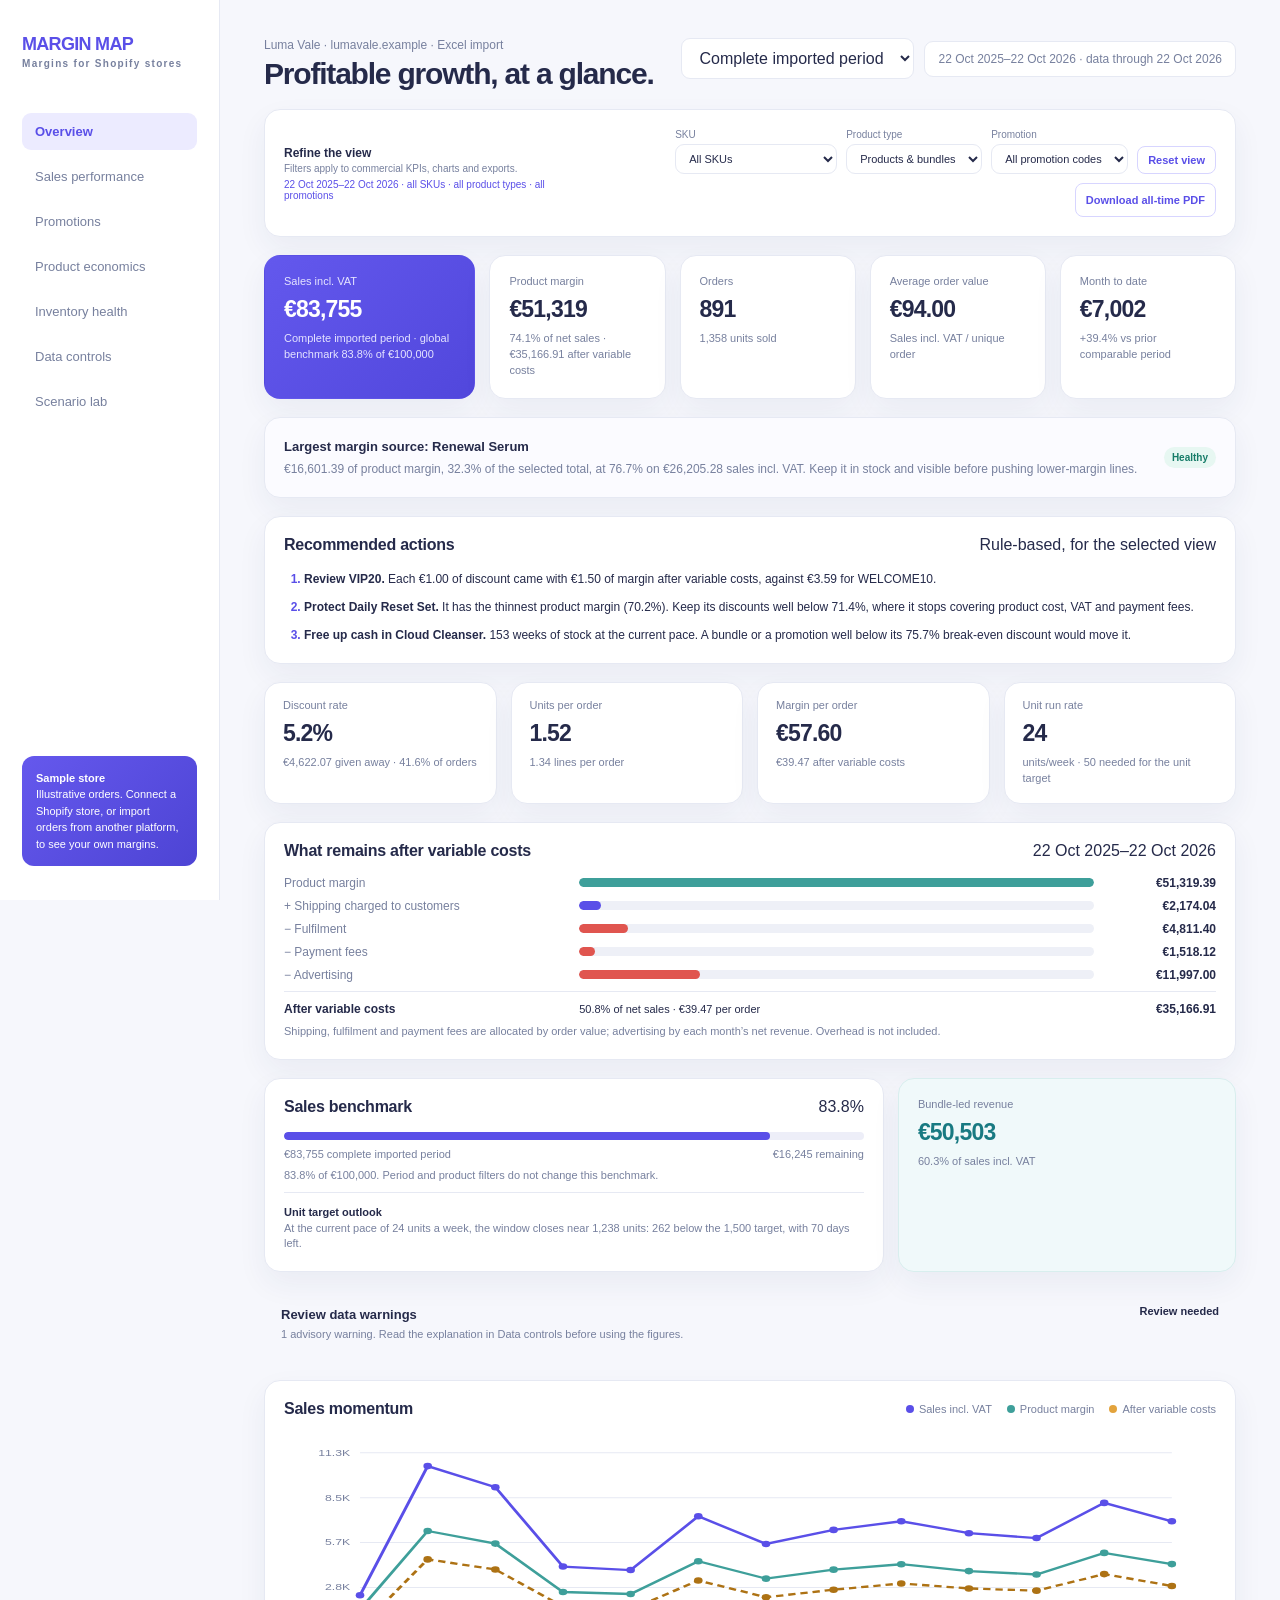
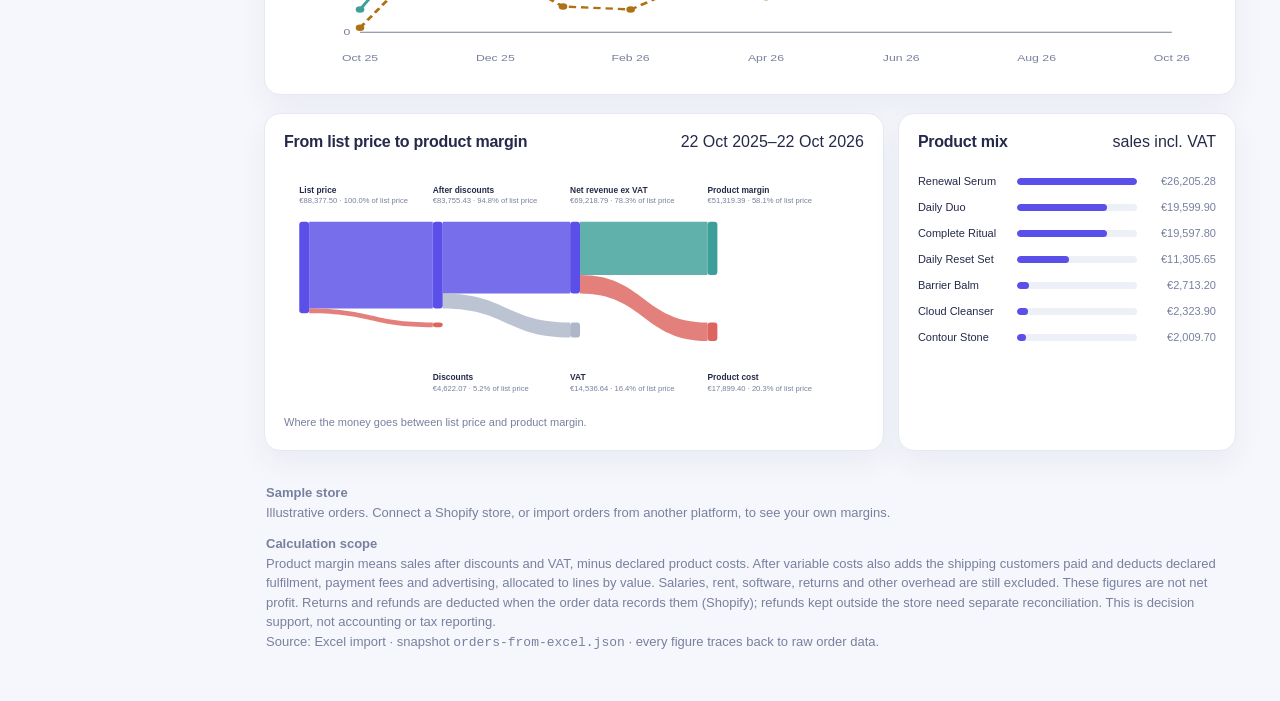
==== commit fbf57cb7: "Reconcile returns, refunds and taxes the way Shopify records them Critique round 2. An empty tax-lin" ====
--- a/docs/index.html
+++ b/docs/index.html
@@ -9,22 +9,22 @@
 :root{--ink:#252a4a;--muted:#77809e;--canvas:#f6f7fc;--card:#fff;--accent:#5a4fe8;--accent-soft:#ecebff;--teal:#3e9f9a;--rule:#e6e9f3;--good:#167c68;--warn:#9a6814;--bad:#b54b55;--shadow:0 12px 30px rgba(40,44,100,.06);font-family:Inter,"Helvetica Neue",Arial,sans-serif}*{box-sizing:border-box}body{margin:0;background:var(--canvas);color:var(--ink);font-variant-numeric:tabular-nums}.shell{max-width:1440px;min-height:100vh;margin:auto;display:grid;grid-template-columns:220px 1fr;align-items:start}.sidebar{position:sticky;top:0;height:100vh;background:#fff;border-right:1px solid var(--rule);padding:34px 22px;display:flex;flex-direction:column;gap:44px}.brand{font-size:18px;font-weight:800;letter-spacing:-.7px;color:var(--accent)}.brand small{display:block;color:var(--muted);font-size:10px;letter-spacing:1.3px;margin-top:3px}.nav{display:grid;gap:8px}.nav button{border:0;background:transparent;text-align:left;padding:11px 13px;border-radius:9px;color:var(--muted);font:inherit;font-size:13px;cursor:pointer}.nav button:hover,.nav button:focus-visible{background:#f4f4ff;color:var(--accent);outline:0}.nav button.active{background:var(--accent-soft);color:var(--accent);font-weight:700}.sidebar-note{margin-top:auto;padding:14px;border-radius:12px;background:linear-gradient(135deg,#6558ed,#4d44d4);color:#fff;font-size:11px;line-height:1.5}.main{padding:38px 44px 48px;display:flex;flex-direction:column;gap:18px;min-width:0}.topline{display:flex;justify-content:space-between;align-items:start;gap:18px}.eyebrow{font-size:12px;color:var(--muted);margin:0 0 5px}h1{font-size:30px;letter-spacing:-1.2px;margin:0}h2{font-size:16px;letter-spacing:-.25px;margin:0}.filters{display:flex;align-items:center;justify-content:flex-end;gap:10px;flex-wrap:wrap}.asof,.period,.range-input{font-size:12px;color:var(--muted);padding:10px 13px;background:#fff;border:1px solid var(--rule);border-radius:9px}.period,.range-input{font:inherit;color:var(--ink);cursor:pointer}.custom-range{display:flex;align-items:center;gap:6px}.custom-range[hidden]{display:none}.range-input{min-height:38px;padding:7px 9px}.range-separator{font-size:11px;color:var(--muted)}.range-apply{border:0;border-radius:8px;padding:9px 11px;background:var(--accent);color:#fff;font:inherit;font-size:11px;font-weight:700;cursor:pointer}.range-apply:hover{background:#4940d0}.range-error{width:100%;text-align:right;color:var(--bad);font-size:10px}.filter-bar{display:flex;align-items:center;justify-content:space-between;gap:18px;padding:13px 18px}.filter-intro strong{display:block;font-size:12px}.filter-intro span{display:block;margin-top:3px;color:var(--muted);font-size:10px}.filter-options{display:flex;align-items:end;justify-content:flex-end;gap:9px;flex-wrap:wrap}.filter-options label{display:grid;gap:4px;color:var(--muted);font-size:10px}.filter-options .period{padding:7px 9px;font-size:11px}.summary-export{display:inline-flex;align-items:center;min-height:34px;text-decoration:none}.kpis{display:grid;grid-template-columns:1.2fr repeat(4,1fr);gap:14px}.card{background:var(--card);border:1px solid var(--rule);border-radius:16px;padding:19px;box-shadow:var(--shadow)}.label{font-size:11px;color:var(--muted);margin-bottom:9px}.value{font-size:23px;font-weight:750;letter-spacing:-.8px}.detail{margin-top:8px;font-size:11px;color:var(--muted);line-height:1.45}.primary{background:linear-gradient(135deg,#6358ed,#5147dc);border-color:transparent;color:#fff}.primary .label,.primary .detail{color:#e5e4ff}.goal,.grid,.controls{display:grid;grid-template-columns:1.65fr .9fr;gap:14px}.goal-card{min-height:142px}.section-head{display:flex;justify-content:space-between;align-items:center;gap:10px;margin-bottom:16px}.progress{height:8px;background:#edeef8;border-radius:99px;overflow:hidden;margin:16px 0 8px}.progress i{display:block;height:100%;background:var(--accent);border-radius:99px}.goal-meta{display:flex;justify-content:space-between;color:var(--muted);font-size:11px}.goal-side{background:#f0f9fa;border-color:#d8eeee}.goal-side .value{color:#197a82}.trading,.promo-kpis{display:grid;grid-template-columns:repeat(4,1fr);gap:14px}.promo-kpis{grid-template-columns:repeat(3,1fr)}.trading .card{padding:16px 18px}.chart-card{min-height:315px}.chart{width:100%;height:235px}.legend{display:flex;gap:15px;font-size:11px;color:var(--muted)}.dot{width:8px;height:8px;border-radius:50%;display:inline-block;margin-right:5px}.sales{background:var(--accent)}.margin{background:var(--teal)}.mix{display:grid;gap:14px;margin-top:24px}.mix-row{display:grid;grid-template-columns:90px 1fr 70px;gap:9px;align-items:center;font-size:11px}.mix-bar{height:7px;background:#eef0f7;border-radius:99px;overflow:hidden}.mix-bar i{display:block;height:100%;border-radius:99px;background:var(--accent)}.mix-value{text-align:right;color:var(--muted)}.integrity{border-radius:14px;padding:15px 17px;display:flex;justify-content:space-between;gap:20px;align-items:start}.integrity b{font-size:13px}.integrity p,.integrity li{font-size:11px;line-height:1.45;color:var(--muted);margin:4px 0}.integrity ul{margin:8px 0 0;padding-left:18px}.integrity span{font-size:11px;font-weight:700;white-space:nowrap}.okay{background:#effaf7;border:1px solid #d8eee8}.okay span{color:var(--good)}.table-card{padding:0;overflow:hidden}.table-card .section-head{padding:20px 20px 4px}table{border-collapse:collapse;width:100%;font-size:12px}th{text-align:right;color:var(--muted);font-size:10px;font-weight:600;text-transform:uppercase;letter-spacing:.5px;padding:12px 20px;border-bottom:1px solid var(--rule)}th:first-child,td:first-child{text-align:left}td{text-align:right;padding:13px 20px;border-bottom:1px solid var(--rule)}tr:last-child td{border-bottom:0}td strong{display:block;font-size:12px}td span{display:block;margin-top:2px;color:var(--muted);font-size:10px}.status,.pill{font-size:10px;padding:5px 8px;border-radius:99px;font-weight:700}.good,.healthy{background:#e7f7f2;color:var(--good)}.warning,.watch{background:#fff5dc;color:var(--warn)}.bad,.critical{background:#ffebec;color:var(--bad)}.overstock{background:#fff5dc;color:var(--warn)}.cover-bar i.overstock{background:#e3a33c}.actions{margin:0;padding-left:20px;display:grid;gap:10px;font-size:12px;line-height:1.5}.actions li::marker{color:var(--accent);font-weight:700}.actions b{color:var(--ink)}.controls .card{padding:0;overflow:hidden}.controls h2{padding:19px 20px}.controls td,.controls th{padding:10px 20px}.insight{display:flex;justify-content:space-between;align-items:center;gap:18px;background:#fbfbff}.insight p{margin:5px 0 0;color:var(--muted);font-size:12px;line-height:1.5}.insight strong{font-size:13px}.bridge{display:flex;align-items:flex-end;gap:10px;padding:18px 20px 8px;height:190px}.bridge-step{flex:1;display:flex;flex-direction:column;justify-content:flex-end;height:100%;gap:6px;min-width:0}.bridge-bar{border-radius:6px 6px 0 0;background:var(--accent);opacity:.9}.bridge-step.loss .bridge-bar{background:#e0554f}.bridge-step.tax .bridge-bar{background:#b9bcd6}.bridge-step.result .bridge-bar{background:var(--teal)}.bridge-meta{font-size:10px;color:var(--muted);text-align:center;line-height:1.35;white-space:nowrap;overflow:hidden;text-overflow:ellipsis}.bridge-meta b{display:block;color:var(--ink);font-size:12px}.cover-bar{height:6px;border-radius:3px;background:var(--rule);overflow:hidden;min-width:70px}.cover-bar i{display:block;height:100%;border-radius:3px;background:var(--teal)}.cover-bar i.watch{background:#e3a33c}.cover-bar i.critical{background:#d9534f}.spotlight{display:flex;justify-content:space-between;gap:18px;background:#f7fbfb}.spotlight p{margin:6px 0 0;color:var(--muted);font-size:12px}.clickable-row{cursor:pointer}.clickable-row:hover{background:#f6f6ff}.export{border:1px solid #d7d5ff;background:#fff;color:var(--accent);border-radius:8px;padding:7px 10px;font:inherit;font-size:11px;font-weight:700;cursor:pointer}.export:hover{background:var(--accent-soft)}.tab-panel{display:grid;gap:18px}.tab-panel[hidden]{display:none}.product-select{border:0;background:none;color:inherit;font:inherit;text-align:left;padding:0;cursor:pointer}.product-select:focus-visible{outline:2px solid var(--accent);outline-offset:4px}footer{font-size:10px;color:var(--muted);padding:2px}@media(max-width:1020px){.shell{grid-template-columns:1fr}.sidebar{display:none}.main{padding:25px}.kpis{grid-template-columns:repeat(3,1fr)}.grid,.goal,.controls{grid-template-columns:1fr}}@media(max-width:650px){.main{padding:18px}.topline{display:block}.filters{margin-top:14px;justify-content:start}.custom-range{width:100%;flex-wrap:wrap}.range-input{flex:1;min-width:130px}.range-error{text-align:left}.filter-bar{display:block}.filter-options{margin-top:12px;justify-content:start}.kpis{grid-template-columns:1fr 1fr}.primary{grid-column:span 2}.trading,.promo-kpis{grid-template-columns:1fr 1fr}.insight,.spotlight{display:block}.mix-row{grid-template-columns:80px 1fr 58px}}
 footer{font-size:13px;line-height:1.5}footer .release-notice{margin:12px 0}
 .sankey{width:100%;height:240px;display:block;overflow:visible}
-.no-variable .var-col,.no-variable .var-only{display:none}.variable .no-var-only{display:none}.ladder{display:grid;gap:9px}.ladder-row{display:grid;grid-template-columns:minmax(150px,1.1fr) 2fr 110px;gap:12px;align-items:center;font-size:12px}.ladder-row span{color:var(--muted)}.ladder-row b{text-align:right}.ladder-bar{height:9px;background:#eef0f7;border-radius:99px;overflow:hidden}.ladder-bar i{display:block;height:100%;border-radius:99px;background:var(--teal)}.ladder-row.cost i{background:#e0554f}.ladder-row.income i{background:var(--accent)}.ladder-row.total{border-top:1px solid var(--rule);padding-top:10px;font-weight:700}.ladder-row.total span{color:var(--ink)}.ladder-row.total.loss b{color:var(--bad)}.ladder-row .ladder-share{color:var(--muted);font-weight:400;font-size:11px}.dot.after{background:#e3a33c}@media(max-width:650px){.ladder-row{grid-template-columns:1fr 110px}.ladder-bar,.ladder-share{grid-column:1/-1;grid-row:2}}.sankey text{font-family:Inter,"Helvetica Neue",Arial,sans-serif}</style></head><body><div class="shell"><aside class="sidebar"><div class="brand">MARGIN MAP<small>Margins for Shopify stores</small></div>
+.no-variable .var-col,.no-variable .var-only{display:none}.no-target .benchmark,.target .no-target-only{display:none}.variable .no-var-only{display:none}.ladder{display:grid;gap:9px}.ladder-row{display:grid;grid-template-columns:minmax(150px,1.1fr) 2fr 110px;gap:12px;align-items:center;font-size:12px}.ladder-row span{color:var(--muted)}.ladder-row b{text-align:right}.ladder-bar{height:9px;background:#eef0f7;border-radius:99px;overflow:hidden}.ladder-bar i{display:block;height:100%;border-radius:99px;background:var(--teal)}.ladder-row.cost i{background:#e0554f}.ladder-row.income i{background:var(--accent)}.ladder-row.total{border-top:1px solid var(--rule);padding-top:10px;font-weight:700}.ladder-row.total span{color:var(--ink)}.ladder-row.total.loss b{color:var(--bad)}.ladder-row .ladder-share{color:var(--muted);font-weight:400;font-size:11px}.dot.after{background:#e3a33c}@media(max-width:650px){.ladder-row{grid-template-columns:1fr 110px}.ladder-bar,.ladder-share{grid-column:1/-1;grid-row:2}}.sankey text{font-family:Inter,"Helvetica Neue",Arial,sans-serif}</style></head><body><div class="shell"><aside class="sidebar"><div class="brand">MARGIN MAP<small>Margins for Shopify stores</small></div>
 <nav class="nav" aria-label="Dashboard navigation" role="tablist"><button class="active" type="button" role="tab" id="tab-overview" aria-controls="panel-overview" aria-selected="true" data-tab="overview">Overview</button><button type="button" role="tab" id="tab-sales" aria-controls="panel-sales" aria-selected="false" data-tab="sales">Sales performance</button><button type="button" role="tab" id="tab-promotions" aria-controls="panel-promotions" aria-selected="false" data-tab="promotions">Promotions</button><button type="button" role="tab" id="tab-products" aria-controls="panel-products" aria-selected="false" data-tab="products">Product economics</button><button type="button" role="tab" id="tab-inventory" aria-controls="panel-inventory" aria-selected="false" data-tab="inventory">Inventory health</button><button type="button" role="tab" id="tab-controls" aria-controls="panel-controls" aria-selected="false" data-tab="controls">Data controls</button><button type="button" role="tab" id="tab-scenario" aria-controls="panel-scenario" aria-selected="false" data-tab="scenario">Scenario lab</button></nav>
 <div class="sidebar-note"><b>Sample store</b><br>Illustrative orders. Connect a Shopify store, or import orders from another platform, to see your own margins.</div></aside><main class="main"><div class="topline"><div><p class="eyebrow">Luma Vale · lumavale.example · Excel import</p><h1 id="page-title">Profitable growth, at a glance.</h1></div><div class="filters"><select id="period" class="period" aria-label="Select reporting period"><option value="week">Last 7 calendar days</option><option value="month">Month to date</option><option value="all" selected>Complete imported period</option><option value="custom">Custom date range</option></select><div class="custom-range" id="custom-range" hidden><input class="range-input" id="range-start" type="date" aria-label="Range start date"><span class="range-separator">to</span><input class="range-input" id="range-end" type="date" aria-label="Range end date"><button class="range-apply" id="apply-range" type="button">Apply</button><span class="range-error" id="range-error" role="status"></span></div><div class="asof" id="asof">data through 22 Oct 2026</div></div></div>
 <section class="filter-bar card" aria-label="Data filters"><div class="filter-intro"><strong>Refine the view</strong><span>Filters apply to commercial KPIs, charts and exports.</span><span class="filter-state" id="filter-state" role="status">Complete imported period · all products · all promotions</span></div><div class="filter-options"><label>SKU<select id="filter-sku" class="period"><option value="all">All SKUs</option></select></label><label>Product type<select id="filter-type" class="period"><option value="all">Products & bundles</option><option value="product">Products only</option><option value="bundle">Bundles only</option></select></label><label>Promotion<select id="filter-code" class="period"><option value="all">All promotion codes</option></select></label><button id="reset-view" class="export" type="button">Reset view</button><a id="export-summary" class="export summary-export" href="executive-summary.pdf" download>Download all-time PDF</a></div></section>
-<section class="kpis"><div class="card primary"><div class="label">Gross sales</div><div class="value" data-metric="gross">€83,755</div><div class="detail" data-metric="sales-detail">Complete imported period · 83.8% of €100,000 benchmark</div></div><div class="card"><div class="label">Product margin</div><div class="value" data-metric="margin">€51,319</div><div class="detail" data-metric="margin-detail">74.1% of net sales</div></div><div class="card"><div class="label">Orders</div><div class="value" data-metric="orders">891</div><div class="detail" data-metric="units">1,358 units sold</div></div><div class="card"><div class="label" data-metric="aov-label">Average order value</div><div class="value" data-metric="aov">€94</div><div class="detail" data-metric="aov-detail">Gross sales / unique order</div></div><div class="card"><div class="label" data-metric="trend-label">Latest month</div><div class="value" data-metric="trend-value">€7,002.46</div><div class="detail" data-metric="trend-detail">-14.2% vs prior month</div></div></section>
-<div class="tab-panel" id="panel-overview" role="tabpanel" aria-labelledby="tab-overview" tabindex="0" data-panel="overview"><section class="insight card"><div><strong id="insight-title">Decision signal</strong><p id="insight-text">Loading selected-period insight.</p></div><span class="pill healthy" id="insight-status">Focus</span></section><section class="card" id="actions-card" aria-labelledby="actions-title"><div class="section-head"><h2 id="actions-title">Recommended actions</h2><span>Rule-based, for the selected view</span></div><ol class="actions" id="actions"></ol></section><section class="trading"><div class="card"><div class="label">Discount rate</div><div class="value" data-metric="discount-rate">5.2%</div><div class="detail" data-metric="discount-detail">€4,622 given away · 41.6% of orders</div></div><div class="card"><div class="label">Units per order</div><div class="value" data-metric="upo">1.52</div><div class="detail" data-metric="upo-detail">1.34 lines per order</div></div><div class="card"><div class="label">Margin per order</div><div class="value" data-metric="mpo">€58</div><div class="detail" data-metric="mpo-detail">Product margin after cost and VAT</div></div><div class="card"><div class="label">Unit run rate</div><div class="value">24</div><div class="detail">units/week · 50 needed for the unit target</div></div></section><section class="card" id="profit-card" aria-labelledby="profit-title"><div class="section-head"><h2 id="profit-title">What remains after variable costs</h2><span id="profit-period">complete period</span></div><div class="ladder var-only" id="ladder"></div><div class="detail var-only" id="profit-note">Shipping, fulfilment and payment fees are allocated by order value; advertising by each month’s net revenue. Overhead is not included.</div><div class="detail no-var-only">This view shows product margin only. Add fulfilment cost per order, payment fees and monthly advertising in the Settings sheet to see what each product and promotion leaves after them.</div></section><section class="goal"><div class="card goal-card"><div><div class="section-head"><h2>Gross sales benchmark</h2><span>83.8%</span></div><div class="progress"><i style="width:83.8%"></i></div><div class="goal-meta"><span>€83,755 complete imported period</span><span>€16,244.57 remaining</span></div></div><div class="detail">83.8% of €100,000. Period and product filters do not change this benchmark.</div><div class="target-context detail"><strong>Unit target outlook</strong><br>At the current pace of 24 units a week, the window closes near 1,238 units: 262 below the 1,500 target, with 70 days left.</div></div><div class="card goal-side"><div class="label">Bundle-led revenue</div><div class="value" data-metric="bundle-sales">€50,503</div><div class="detail" data-metric="bundle-detail">60.3% of gross sales</div></div></section><div class='integrity issue'><div><b>Review data warnings</b><p>1 advisory warning. Read the explanation in Data controls before using the figures.</p></div><span>Review needed</span></div><section class="card chart-card"><div class="section-head"><h2>Sales momentum</h2><div class="legend"><span><i class="dot sales"></i>Gross sales</span><span><i class="dot margin"></i>Product margin</span><span class="var-only"><i class="dot after"></i>After variable costs</span></div></div><svg id="trend" class="chart" viewBox="0 0 760 250" preserveAspectRatio="none"></svg></section><section class="grid"><div class="card chart-card"><div class="section-head"><h2>From list price to product margin</h2><span id="sankey-period">complete period</span></div><svg id="sankey" class="sankey" viewBox="0 0 760 295" role="img" aria-label="Revenue flow from list price to product margin"></svg><div class="detail">Where the money goes between list price and product margin.</div></div><div class="card"><div class="section-head"><h2>Product mix</h2><span>gross sales</span></div><div id="mix" class="mix"></div></div></section></div>
-<div class="tab-panel" data-panel="sales" hidden><section class="card chart-card"><div class="section-head"><h2>Sales performance</h2><span id="sales-period-label"></span></div><svg id="sales-trend" class="chart" viewBox="0 0 760 250" preserveAspectRatio="none"></svg></section><section class="trading"><div class="card"><div class="label">Gross sales</div><div class="value" data-metric="gross">€83,755</div><div class="detail">After customer discounts, including VAT.</div></div><div class="card"><div class="label">Discount investment</div><div class="value" data-metric="discount-total">€4,622</div><div class="detail" data-metric="discount-rate-detail">5.2% of listed value</div></div><div class="card goal-side"><div class="label">Product margin</div><div class="value" data-metric="margin">€51,319</div><div class="detail" data-metric="margin-detail">74.1% of net sales</div></div><div class="card"><div class="label">Comparable period</div><div class="value" data-metric="trend-value">€7,002.46</div><div class="detail" data-metric="trend-detail">-14.2% vs prior month</div></div></section></div>
-<div class="tab-panel" data-panel="promotions" hidden><section class="promo-kpis"><div class="card"><div class="label">Promotion-led sales</div><div class="value" id="promo-sales">—</div><div class="detail">gross sales after discounts</div></div><div class="card"><div class="label">Discount investment</div><div class="value" id="promo-discount">—</div><div class="detail" id="promo-rate">—</div></div><div class="card goal-side"><div class="label">Margin on promoted sales</div><div class="value" id="promo-margin">—</div><div class="detail" id="promo-orders">—</div></div></section><section class="card table-card"><div class="section-head"><h2>Promotion effectiveness</h2><span id="promo-period-label">Final allocations, not assumed rates</span></div><table><thead><tr><th>Discount code</th><th>Orders</th><th>Gross sales</th><th>Discount given</th><th>Effective rate</th><th>Product margin</th><th class="var-col">After variable costs</th></tr></thead><tbody id="promo-rows"></tbody></table></section></div>
-<div class="tab-panel" data-panel="products" hidden><section class="spotlight card" id="product-spotlight"></section><section class="card table-card"><div class="section-head"><h2>Product economics</h2><div><button id="export-products" class="export" type="button">Export selected period CSV</button> <span id="product-period-label">Product margin excludes VAT</span></div></div><table><thead><tr><th>Product</th><th>Units</th><th>Gross sales</th><th>Product margin</th><th>Margin %</th><th class="var-col">After variable costs</th><th title="Deepest discount on today’s price that still covers product cost, VAT and payment fee">Break-even discount</th></tr></thead><tbody id="product-rows"><tr><td><strong>Renewal Serum</strong><span>SKU-A</span></td><td>395</td><td>€26,205</td><td>€16,601</td><td>76.7%</td></tr>
+<section class="kpis"><div class="card primary"><div class="label">Sales incl. VAT</div><div class="value" data-metric="gross">€83,755</div><div class="detail" data-metric="sales-detail">Complete imported period · 83.8% of €100,000 benchmark</div></div><div class="card"><div class="label">Product margin</div><div class="value" data-metric="margin">€51,319</div><div class="detail" data-metric="margin-detail">74.1% of net sales</div></div><div class="card"><div class="label">Orders</div><div class="value" data-metric="orders">891</div><div class="detail" data-metric="units">1,358 units sold</div></div><div class="card"><div class="label" data-metric="aov-label">Average order value</div><div class="value" data-metric="aov">€94</div><div class="detail" data-metric="aov-detail">Sales incl. VAT / unique order</div></div><div class="card"><div class="label" data-metric="trend-label">Latest month</div><div class="value" data-metric="trend-value">€7,002</div><div class="detail" data-metric="trend-detail">-14.2% vs prior month</div></div></section>
+<div class="tab-panel" id="panel-overview" role="tabpanel" aria-labelledby="tab-overview" tabindex="0" data-panel="overview"><section class="insight card"><div><strong id="insight-title">Decision signal</strong><p id="insight-text">Loading selected-period insight.</p></div><span class="pill healthy" id="insight-status">Focus</span></section><section class="card" id="actions-card" aria-labelledby="actions-title"><div class="section-head"><h2 id="actions-title">Recommended actions</h2><span>Rule-based, for the selected view</span></div><ol class="actions" id="actions"></ol></section><section class="trading"><div class="card"><div class="label">Discount rate</div><div class="value" data-metric="discount-rate">5.2%</div><div class="detail" data-metric="discount-detail">€4,622 given away · 41.6% of orders</div></div><div class="card"><div class="label">Units per order</div><div class="value" data-metric="upo">1.52</div><div class="detail" data-metric="upo-detail">1.34 lines per order</div></div><div class="card"><div class="label">Margin per order</div><div class="value" data-metric="mpo">€58</div><div class="detail" data-metric="mpo-detail">Product margin after cost and VAT</div></div><div class="card"><div class="label">Unit run rate</div><div class="value">24</div><div class="detail">units/week · 50 needed for the unit target</div></div></section><section class="card" id="profit-card" aria-labelledby="profit-title"><div class="section-head"><h2 id="profit-title">What remains after variable costs</h2><span id="profit-period">complete period</span></div><div class="ladder var-only" id="ladder"></div><div class="detail var-only" id="profit-note">Shipping, fulfilment and payment fees are allocated by order value; advertising by each month’s net revenue. Overhead is not included.</div><div class="detail no-var-only">This view shows product margin only. Add fulfilment cost per order, payment fees and monthly advertising in the Settings sheet to see what each product and promotion leaves after them.</div></section><section class="goal"><div class="card goal-card"><div class="benchmark"><div class="section-head"><h2>Sales benchmark</h2><span>83.8%</span></div><div class="progress"><i style="width:83.8%"></i></div><div class="goal-meta"><span>€83,755 complete imported period</span><span>€16,245 remaining</span></div></div><div class="detail benchmark">83.8% of €100,000. Period and product filters do not change this benchmark.</div><div class="detail no-target-only">No sales target is declared, so progress is not tracked. Add one to the cost model or the Settings sheet to follow it here.</div><div class="target-context detail"><strong>Unit target outlook</strong><br>At the current pace of 24 units a week, the window closes near 1,238 units: 262 below the 1,500 target, with 70 days left.</div></div><div class="card goal-side"><div class="label">Bundle-led revenue</div><div class="value" data-metric="bundle-sales">€50,503</div><div class="detail" data-metric="bundle-detail">60.3% of sales incl. VAT</div></div></section><div class='integrity issue'><div><b>Review data warnings</b><p>1 advisory warning. Read the explanation in Data controls before using the figures.</p></div><span>Review needed</span></div><section class="card chart-card"><div class="section-head"><h2>Sales momentum</h2><div class="legend"><span><i class="dot sales"></i>Sales incl. VAT</span><span><i class="dot margin"></i>Product margin</span><span class="var-only"><i class="dot after"></i>After variable costs</span></div></div><svg id="trend" class="chart" viewBox="0 0 760 250" preserveAspectRatio="none"></svg></section><section class="grid"><div class="card chart-card"><div class="section-head"><h2>From list price to product margin</h2><span id="sankey-period">complete period</span></div><svg id="sankey" class="sankey" viewBox="0 0 760 295" role="img" aria-label="Revenue flow from list price to product margin"></svg><div class="detail">Where the money goes between list price and product margin.</div></div><div class="card"><div class="section-head"><h2>Product mix</h2><span>sales incl. VAT</span></div><div id="mix" class="mix"></div></div></section></div>
+<div class="tab-panel" data-panel="sales" hidden><section class="card chart-card"><div class="section-head"><h2>Sales performance</h2><span id="sales-period-label"></span></div><svg id="sales-trend" class="chart" viewBox="0 0 760 250" preserveAspectRatio="none"></svg></section><section class="trading"><div class="card"><div class="label">Sales incl. VAT</div><div class="value" data-metric="gross">€83,755</div><div class="detail">After customer discounts, including VAT.</div></div><div class="card"><div class="label">Discount investment</div><div class="value" data-metric="discount-total">€4,622</div><div class="detail" data-metric="discount-rate-detail">5.2% of listed value</div></div><div class="card goal-side"><div class="label">Product margin</div><div class="value" data-metric="margin">€51,319</div><div class="detail" data-metric="margin-detail">74.1% of net sales</div></div><div class="card"><div class="label">Comparable period</div><div class="value" data-metric="trend-value">€7,002</div><div class="detail" data-metric="trend-detail">-14.2% vs prior month</div></div></section></div>
+<div class="tab-panel" data-panel="promotions" hidden><section class="promo-kpis"><div class="card"><div class="label">Promotion-led sales</div><div class="value" id="promo-sales">—</div><div class="detail">sales incl. VAT, after discounts</div></div><div class="card"><div class="label">Discount investment</div><div class="value" id="promo-discount">—</div><div class="detail" id="promo-rate">—</div></div><div class="card goal-side"><div class="label">Margin on promoted sales</div><div class="value" id="promo-margin">—</div><div class="detail" id="promo-orders">—</div></div></section><section class="card table-card"><div class="section-head"><h2>Promotion effectiveness</h2><span id="promo-period-label">Final allocations, not assumed rates</span></div><table><thead><tr><th>Discount code</th><th>Orders</th><th>Sales incl. VAT</th><th>Discount given</th><th>Effective rate</th><th>Product margin</th><th class="var-col">After variable costs</th></tr></thead><tbody id="promo-rows"></tbody></table></section></div>
+<div class="tab-panel" data-panel="products" hidden><section class="spotlight card" id="product-spotlight"></section><section class="card table-card"><div class="section-head"><h2>Product economics</h2><div><button id="export-products" class="export" type="button">Export selected period CSV</button> <span id="product-period-label">Product margin excludes VAT</span></div></div><table><thead><tr><th>Product</th><th>Units</th><th>Sales incl. VAT</th><th>Product margin</th><th>Margin %</th><th class="var-col">After variable costs</th><th title="Deepest discount on today’s price that still covers product cost, VAT and payment fee">Break-even discount</th></tr></thead><tbody id="product-rows"><tr><td><strong>Renewal Serum</strong><span>SKU-A</span></td><td>395</td><td>€26,205</td><td>€16,601</td><td>76.7%</td></tr>
 <tr><td><strong>Daily Duo</strong><span>SKU-D</span></td><td>262</td><td>€19,600</td><td>€11,823</td><td>73.0%</td></tr>
 <tr><td><strong>Complete Ritual</strong><span>SKU-E</span></td><td>232</td><td>€19,598</td><td>€11,974</td><td>73.9%</td></tr>
 <tr><td><strong>Daily Reset Set</strong><span>SKU-G</span></td><td>174</td><td>€11,306</td><td>€6,559</td><td>70.2%</td></tr>
 <tr><td><strong>Barrier Balm</strong><span>SKU-B</span></td><td>150</td><td>€2,713</td><td>€1,657</td><td>73.9%</td></tr>
 <tr><td><strong>Cloud Cleanser</strong><span>SKU-F</span></td><td>72</td><td>€2,324</td><td>€1,438</td><td>74.9%</td></tr>
 <tr><td><strong>Contour Stone</strong><span>SKU-C</span></td><td>73</td><td>€2,010</td><td>€1,267</td><td>76.3%</td></tr></tbody></table></section></div>
-<div class="tab-panel" data-panel="inventory" hidden><section class="card table-card"><div class="section-head"><h2>Inventory health</h2><span>weeks of cover at the last 90 days’ pace</span></div><table><thead><tr><th>Product</th><th>Stock on hand</th><th>Sell-through</th><th>Weekly demand</th><th>Weeks of cover</th><th>Status</th></tr></thead><tbody><tr><td><strong>Contour Stone</strong><span>SKU-C</span></td><td>145</td><td>87.9%</td><td>8.9/week</td><td><div class='cover-bar'><i class='healthy' style='width:63%'></i></div><span>16.4 weeks</span></td><td><span class='pill healthy'>healthy</span></td></tr>
+<div class="tab-panel" data-panel="inventory" hidden><section class="card table-card"><div class="section-head"><h2>Inventory health</h2><span>weeks of cover at the recent pace · stock as declared</span></div><table><thead><tr><th>Product</th><th>Stock on hand</th><th>Sell-through</th><th>Weekly demand</th><th>Weeks of cover</th><th>Status</th></tr></thead><tbody><tr><td><strong>Contour Stone</strong><span>SKU-C</span></td><td>145</td><td>87.9%</td><td>8.9/week</td><td><div class='cover-bar'><i class='healthy' style='width:63%'></i></div><span>16.4 weeks</span></td><td><span class='pill healthy'>healthy</span></td></tr>
 <tr><td><strong>Renewal Serum</strong><span>SKU-A</span></td><td>1,180</td><td>70.5%</td><td>19.8/week</td><td><div class='cover-bar'><i class='overstock' style='width:100%'></i></div><span>59.7 weeks</span></td><td><span class='pill overstock'>overstock</span></td></tr>
 <tr><td><strong>Barrier Balm</strong><span>SKU-B</span></td><td>940</td><td>57.3%</td><td>11.0/week</td><td><div class='cover-bar'><i class='overstock' style='width:100%'></i></div><span>85.7 weeks</span></td><td><span class='pill overstock'>overstock</span></td></tr>
 <tr><td><strong>Cloud Cleanser</strong><span>SKU-F</span></td><td>690</td><td>61.7%</td><td>4.5/week</td><td><div class='cover-bar'><i class='overstock' style='width:100%'></i></div><span>153.0 weeks</span></td><td><span class='pill overstock'>overstock</span></td></tr></tbody></table></section><section class="card"><div class="detail">No SKU is inside eight weeks of cover. Bundle sales are counted against component stock, so pushing a bundle shortens cover on its parts.</div></section></div>
@@ -34,7 +34,7 @@
 <tr><td>Discount rule vs line allocation</td><td><b class='status good'>Pass</b></td></tr>
 <tr><td>VAT consistency</td><td><b class='status good'>Pass</b></td></tr>
 <tr><td>Variable cost allocation</td><td><b class='status good'>Pass</b></td></tr>
-<tr><td>Excluded and adjusted orders</td><td><b class='status good'>Pass</b></td></tr></tbody></table></div><div class="card"><h2>How discount checking works</h2><div class="detail" style="padding:0 20px 20px">The dashboard uses each line’s final allocated discount. In the Excel workflow, its code, percentage, active dates, and final euro allocation are checked against the Promotion rules table. Shopify imports retain their final allocation as the source of truth.</div></div></section></div>
+<tr><td>Excluded and adjusted orders</td><td><b class='status good'>Pass</b></td></tr></tbody></table></div><div class="card"><h2>How discount checking works</h2><div class="detail" style="padding:0 20px 20px">The dashboard uses each line’s final allocated discount. Declared promotion rules are checked against it: code, percentage, active dates and the amount allocated. Shopify’s own allocation remains the source of truth; undeclared codes and automatic discounts are summarised in the controls.</div></div></section></div>
 <div class="tab-panel" data-panel="scenario" hidden>
 <section class="card">
 <div class="section-head"><h2>Test the next commercial move</h2><span>Scenario lab</span></div>
@@ -54,9 +54,9 @@
 <style>
 .scenario-controls{display:grid;grid-template-columns:repeat(3,minmax(0,1fr)) auto;gap:16px;align-items:end;margin:24px 0 8px}.scenario-controls label{font-size:13px;display:grid;gap:8px}.scenario-controls input{width:100%;font:inherit;font-size:20px;color:var(--ink);padding:12px;border:1px solid var(--rule);border-radius:8px;background:var(--canvas)}.scenario-controls input:focus-visible{outline:2px solid var(--accent);outline-offset:3px}#scenario-error{color:var(--bad)}.scenario-comparison{width:100%;border-collapse:collapse}.scenario-comparison th,.scenario-comparison td{padding:16px 10px;text-align:right;border-bottom:1px solid var(--rule)}.scenario-comparison th:first-child,.scenario-comparison td:first-child{text-align:left}.scenario-comparison th{color:var(--muted);font-weight:500}.scenario-comparison .result-row{font-weight:700;background:var(--accent-soft)}#scenario-decision{font-size:18px;line-height:1.6;max-width:65ch}[data-panel="scenario"] p{line-height:1.65;max-width:80ch}[data-panel="scenario"] summary{cursor:pointer;color:var(--accent);padding:12px 0}@media(max-width:650px){.scenario-controls{grid-template-columns:1fr}.scenario-comparison th,.scenario-comparison td{padding:12px 4px;font-size:12px}}
 </style>
-<footer><div class="release-notice"><b>Sample store</b><br>Illustrative orders. Connect a Shopify store, or import orders from another platform, to see your own margins.</div><strong>Calculation scope</strong><br>Product margin means sales after discounts and VAT, minus declared product costs. After variable costs also adds the shipping customers paid and deducts declared fulfilment, payment fees and advertising, allocated to lines by value. Salaries, rent, software, returns and other overhead are still excluded. These figures are not net profit; refunds require separate reconciliation. This is decision support, not accounting or tax reporting.<br>Source: Excel import · snapshot <code>orders-from-excel.json</code> · every figure traces back to raw order data.</footer></main></div><script>
-const daily=[{"date": "2025-10-22", "order": "#1001", "sku": "SKU-D", "units": 1, "gross": 71.1, "net": 58.76, "margin": 42.06, "discount": 7.9, "code": "WELCOME10", "ship": 1.15, "fulfil": 2.54, "fees": 1.2, "ads": 31.5, "after": 7.97}, {"date": "2025-10-22", "order": "#1001", "sku": "SKU-E", "units": 1, "gross": 80.1, "net": 66.2, "margin": 48.0, "discount": 8.9, "code": "WELCOME10", "ship": 1.29, "fulfil": 2.86, "fees": 1.36, "ads": 35.49, "after": 9.58}, {"date": "2025-10-23", "order": "#1002", "sku": "SKU-A", "units": 1, "gross": 59.41, "net": 49.1, "margin": 36.3, "discount": 10.49, "code": "SUMMER15", "ship": 2.44, "fulfil": 5.4, "fees": 1.19, "ads": 26.32, "after": 5.83}, {"date": "2025-10-23", "order": "#1003", "sku": "SKU-F", "units": 1, "gross": 34.0, "net": 28.1, "margin": 21.4, "discount": 0, "code": "", "ship": 2.44, "fulfil": 5.4, "fees": 0.8, "ads": 15.07, "after": 2.57}, {"date": "2025-10-23", "order": "#1004", "sku": "SKU-A", "units": 1, "gross": 62.91, "net": 51.99, "margin": 39.19, "discount": 6.99, "code": "WELCOME10", "ship": 2.44, "fulfil": 5.4, "fees": 1.24, "ads": 27.87, "after": 7.12}, {"date": "2025-10-24", "order": "#1005", "sku": "SKU-D", "units": 1, "gross": 79.0, "net": 65.29, "margin": 48.59, "discount": 0, "code": "", "ship": 2.44, "fulfil": 5.4, "fees": 1.48, "ads": 35.0, "after": 9.15}, {"date": "2025-10-24", "order": "#1006", "sku": "SKU-E", "units": 1, "gross": 89.0, "net": 73.55, "margin": 55.35, "discount": 0, "code": "", "ship": 2.44, "fulfil": 5.4, "fees": 1.63, "ads": 39.43, "after": 11.33}, {"date": "2025-10-24", "order": "#1007", "sku": "SKU-A", "units": 2, "gross": 139.8, "net": 115.54, "margin": 89.94, "discount": 0, "code": "", "ship": 2.44, "fulfil": 5.4, "fees": 2.39, "ads": 61.94, "after": 22.65}, {"date": "2025-10-25", "order": "#1008", "sku": "SKU-A", "units": 1, "gross": 62.91, "net": 51.99, "margin": 39.19, "discount": 6.99, "code": "WELCOME10", "ship": 1.15, "fulfil": 2.53, "fees": 1.08, "ads": 27.87, "after": 8.86}, {"date": "2025-10-25", "order": "#1008", "sku": "SKU-D", "units": 1, "gross": 71.1, "net": 58.76, "margin": 42.06, "discount": 7.9, "code": "WELCOME10", "ship": 1.29, "fulfil": 2.87, "fees": 1.22, "ads": 31.5, "after": 7.76}, {"date": "2025-10-25", "order": "#1009", "sku": "SKU-B", "units": 1, "gross": 17.1, "net": 14.13, "margin": 10.23, "discount": 1.9, "code": "WELCOME10", "ship": 0.53, "fulfil": 1.18, "fees": 0.32, "ads": 7.58, "after": 1.68}, {"date": "2025-10-25", "order": "#1009", "sku": "SKU-F", "units": 2, "gross": 61.2, "net": 50.58, "margin": 37.18, "discount": 6.8, "code": "WELCOME10", "ship": 1.91, "fulfil": 4.22, "fees": 1.15, "ads": 27.12, "after": 6.6}, {"date": "2025-10-25", "order": "#1010", "sku": "SKU-A", "units": 1, "gross": 69.9, "net": 57.77, "margin": 44.97, "discount": 0, "code": "", "ship": 1.07, "fulfil": 2.38, "fees": 1.18, "ads": 30.97, "after": 11.51}, {"date": "2025-10-25", "order": "#1010", "sku": "SKU-E", "units": 1, "gross": 89.0, "net": 73.55, "margin": 55.35, "discount": 0, "code": "", "ship": 1.37, "fulfil": 3.02, "fees": 1.5, "ads": 39.43, "after": 12.77}, {"date": "2025-10-26", "order": "#1011", "sku": "SKU-A", "units": 1, "gross": 59.41, "net": 49.1, "margin": 36.3, "discount": 10.49, "code": "SUMMER15", "ship": 1.23, "fulfil": 2.72, "fees": 1.04, "ads": 26.32, "after": 7.45}, {"date": "2025-10-26", "order": "#1011", "sku": "SKU-G", "units": 1, "gross": 58.65, "net": 48.47, "margin": 32.47, "discount": 10.35, "code": "SUMMER15", "ship": 1.21, "fulfil": 2.68, "fees": 1.03, "ads": 25.99, "after": 3.98}, {"date": "2025-10-27", "order": "#1012", "sku": "SKU-A", "units": 1, "gross": 69.9, "net": 57.77, "margin": 44.97, "discount": 0, "code": "", "ship": 1.07, "fulfil": 2.38, "fees": 1.18, "ads": 30.97, "after": 11.51}, {"date": "2025-10-27", "order": "#1012", "sku": "SKU-E", "units": 1, "gross": 89.0, "net": 73.55, "margin": 55.35, "discount": 0, "code": "", "ship": 1.37, "fulfil": 3.02, "fees": 1.5, "ads": 39.43, "after": 12.77}, {"date": "2025-10-27", "order": "#1013", "sku": "SKU-A", "units": 1, "gross": 62.91, "net": 51.99, "margin": 39.19, "discount": 6.99, "code": "WELCOME10", "ship": 1.92, "fulfil": 4.25, "fees": 1.17, "ads": 27.87, "after": 7.82}, {"date": "2025-10-27", "order": "#1013", "sku": "SKU-B", "units": 1, "gross": 17.1, "net": 14.13, "margin": 10.23, "discount": 1.9, "code": "WELCOME10", "ship": 0.52, "fulfil": 1.15, "fees": 0.32, "ads": 7.58, "after": 1.7}, {"date": "2025-10-27", "order": "#1014", "sku": "SKU-F", "units": 1, "gross": 30.6, "net": 25.29, "margin": 18.59, "discount": 3.4, "code": "WELCOME10", "ship": 2.44, "fulfil": 5.4, "fees": 0.75, "ads": 13.56, "after": 1.32}, {"date": "2025-10-27", "order": "#1015", "sku": "SKU-A", "units": 1, "gross": 62.91, "net": 51.99, "margin": 39.19, "discount": 6.99, "code": "WELCOME10", "ship": 2.44, "fulfil": 5.4, "fees": 1.24, "ads": 27.87, "after": 7.12}, {"date": "2025-10-27", "order": "#1016", "sku": "SKU-E", "units": 2, "gross": 160.2, "net": 132.4, "margin": 96.0, "discount": 17.8, "code": "WELCOME10", "ship": 2.44, "fulfil": 5.4, "fees": 2.7, "ads": 70.98, "after": 19.36}, {"date": "2025-10-28", "order": "#1017", "sku": "SKU-A", "units": 1, "gross": 69.9, "net": 57.77, "margin": 44.97, "discount": 0, "code": "", "ship": 1.72, "fulfil": 3.82, "fees": 1.26, "ads": 30.97, "after": 10.64}, {"date": "2025-10-28", "order": "#1017", "sku": "SKU-C", "units": 1, "gross": 29.0, "net": 23.97, "margin": 18.57, "discount": 0, "code": "", "ship": 0.72, "fulfil": 1.58, "fees": 0.52, "ads": 12.85, "after": 4.34}, {"date": "2025-10-29", "order": "#1018", "sku": "SKU-A", "units": 1, "gross": 69.9, "net": 57.77, "margin": 44.97, "discount": 0, "code": "", "ship": 1.39, "fulfil": 3.07, "fees": 1.22, "ads": 30.97, "after": 11.1}, {"date": "2025-10-29", "order": "#1018", "sku": "SKU-B", "units": 1, "gross": 19.0, "net": 15.7, "margin": 11.8, "discount": 0, "code": "", "ship": 0.38, "fulfil": 0.84, "fees": 0.33, "ads": 8.42, "after": 2.59}, {"date": "2025-10-29", "order": "#1018", "sku": "SKU-F", "units": 1, "gross": 34.0, "net": 28.1, "margin": 21.4, "discount": 0, "code": "", "ship": 0.67, "fulfil": 1.49, "fees": 0.59, "ads": 15.07, "after": 4.92}, {"date": "2025-10-29", "order": "#1019", "sku": "SKU-A", "units": 1, "gross": 69.9, "net": 57.77, "margin": 44.97, "discount": 0, "code": "", "ship": 1.23, "fulfil": 2.72, "fees": 1.2, "ads": 30.97, "after": 11.31}, {"date": "2025-10-29", "order": "#1019", "sku": "SKU-G", "units": 1, "gross": 69.0, "net": 57.02, "margin": 41.02, "discount": 0, "code": "", "ship": 1.21, "fulfil": 2.68, "fees": 1.18, "ads": 30.57, "after": 7.8}, {"date": "2025-10-29", "order": "#1020", "sku": "SKU-G", "units": 1, "gross": 62.1, "net": 51.32, "margin": 35.32, "discount": 6.9, "code": "WELCOME10", "ship": 2.44, "fulfil": 5.4, "fees": 1.23, "ads": 27.51, "after": 3.62}, {"date": "2025-10-30", "order": "#1021", "sku": "SKU-C", "units": 1, "gross": 26.1, "net": 21.57, "margin": 16.17, "discount": 2.9, "code": "WELCOME10", "ship": 2.44, "fulfil": 5.4, "fees": 0.69, "ads": 11.56, "after": 0.96}, {"date": "2025-10-30", "order": "#1022", "sku": "SKU-A", "units": 1, "gross": 62.91, "net": 51.99, "margin": 39.19, "discount": 6.99, "code": "WELCOME10", "ship": 2.44, "fulfil": 5.4, "fees": 1.24, "ads": 27.87, "after": 7.12}, {"date": "2025-10-30", "order": "#1023", "sku": "SKU-D", "units": 2, "gross": 158.0, "net": 130.58, "margin": 97.18, "discount": 0, "code": "", "ship": 2.44, "fulfil": 5.4, "fees": 2.66, "ads": 70.01, "after": 21.55}, {"date": "2025-10-31", "order": "#1024", "sku": "SKU-G", "units": 1, "gross": 69.0, "net": 57.02, "margin": 41.02, "discount": 0, "code": "", "ship": 2.44, "fulfil": 5.4, "fees": 1.33, "ads": 30.57, "after": 6.16}, {"date": "2025-11-01", "order": "#1025", "sku": "SKU-A", "units": 1, "gross": 69.9, "net": 57.77, "margin": 44.97, "discount": 0, "code": "", "ship": 1.64, "fulfil": 3.63, "fees": 1.24, "ads": 8.71, "after": 33.03}, {"date": "2025-11-01", "order": "#1025", "sku": "SKU-F", "units": 1, "gross": 34.0, "net": 28.1, "margin": 21.4, "discount": 0, "code": "", "ship": 0.8, "fulfil": 1.77, "fees": 0.61, "ads": 4.23, "after": 15.59}, {"date": "2025-11-01", "order": "#1026", "sku": "SKU-F", "units": 1, "gross": 30.6, "net": 25.29, "margin": 18.59, "discount": 3.4, "code": "WELCOME10", "ship": 2.44, "fulfil": 5.4, "fees": 0.75, "ads": 3.81, "after": 11.07}, {"date": "2025-11-01", "order": "#1027", "sku": "SKU-C", "units": 2, "gross": 49.3, "net": 40.74, "margin": 29.94, "discount": 8.7, "code": "SUMMER15", "ship": 0.72, "fulfil": 1.6, "fees": 0.83, "ads": 6.14, "after": 22.09}, {"date": "2025-11-01", "order": "#1027", "sku": "SKU-G", "units": 2, "gross": 117.3, "net": 96.94, "margin": 64.94, "discount": 20.7, "code": "SUMMER15", "ship": 1.72, "fulfil": 3.8, "fees": 1.96, "ads": 14.61, "after": 46.29}, {"date": "2025-11-02", "order": "#1028", "sku": "SKU-G", "units": 1, "gross": 69.0, "net": 57.02, "margin": 41.02, "discount": 0, "code": "", "ship": 2.44, "fulfil": 5.4, "fees": 1.33, "ads": 8.59, "after": 28.14}, {"date": "2025-11-02", "order": "#1029", "sku": "SKU-D", "units": 1, "gross": 79.0, "net": 65.29, "margin": 48.59, "discount": 0, "code": "", "ship": 2.44, "fulfil": 5.4, "fees": 1.48, "ads": 9.84, "after": 34.31}, {"date": "2025-11-02", "order": "#1030", "sku": "SKU-E", "units": 2, "gross": 178.0, "net": 147.11, "margin": 110.71, "discount": 0, "code": "", "ship": 2.44, "fulfil": 5.4, "fees": 2.96, "ads": 22.16, "after": 82.63}, {"date": "2025-11-03", "order": "#1031", "sku": "SKU-B", "units": 1, "gross": 16.15, "net": 13.35, "margin": 9.45, "discount": 2.85, "code": "SUMMER15", "ship": 0.47, "fulfil": 1.05, "fees": 0.3, "ads": 2.01, "after": 6.56}, {"date": "2025-11-03", "order": "#1031", "sku": "SKU-D", "units": 1, "gross": 67.15, "net": 55.5, "margin": 38.8, "discount": 11.85, "code": "SUMMER15", "ship": 1.97, "fulfil": 4.35, "fees": 1.24, "ads": 8.36, "after": 26.82}, {"date": "2025-11-03", "order": "#1032", "sku": "SKU-A", "units": 1, "gross": 69.9, "net": 57.77, "margin": 44.97, "discount": 0, "code": "", "ship": 2.44, "fulfil": 5.4, "fees": 1.34, "ads": 8.71, "after": 31.96}, {"date": "2025-11-03", "order": "#1033", "sku": "SKU-C", "units": 1, "gross": 26.1, "net": 21.57, "margin": 16.17, "discount": 2.9, "code": "WELCOME10", "ship": 2.44, "fulfil": 5.4, "fees": 0.69, "ads": 3.25, "after": 9.27}, {"date": "2025-11-04", "order": "#1034", "sku": "SKU-A", "units": 1, "gross": 55.92, "net": 46.21, "margin": 33.41, "discount": 13.98, "code": "VIP20", "ship": 2.44, "fulfil": 5.4, "fees": 1.13, "ads": 6.96, "after": 22.36}, {"date": "2025-11-04", "order": "#1035", "sku": "SKU-B", "units": 1, "gross": 16.15, "net": 13.35, "margin": 9.45, "discount": 2.85, "code": "SUMMER15", "ship": 2.44, "fulfil": 5.4, "fees": 0.54, "ads": 2.01, "after": 3.94}, {"date": "2025-11-05", "order": "#1036", "sku": "SKU-A", "units": 1, "gross": 69.9, "net": 57.77, "margin": 44.97, "discount": 0, "code": "", "ship": 0.72, "fulfil": 1.59, "fees": 1.14, "ads": 8.71, "after": 34.25}, {"date": "2025-11-05", "order": "#1036", "sku": "SKU-D", "units": 1, "gross": 79.0, "net": 65.29, "margin": 48.59, "discount": 0, "code": "", "ship": 0.81, "fulfil": 1.79, "fees": 1.28, "ads": 9.84, "after": 36.49}, {"date": "2025-11-05", "order": "#1036", "sku": "SKU-E", "units": 1, "gross": 89.0, "net": 73.55, "margin": 55.35, "discount": 0, "code": "", "ship": 0.91, "fulfil": 2.02, "fees": 1.44, "ads": 11.08, "after": 41.72}, {"date": "2025-11-06", "order": "#1037", "sku": "SKU-A", "units": 1, "gross": 62.91, "net": 51.99, "margin": 39.19, "discount": 6.99, "code": "WELCOME10", "ship": 1.15, "fulfil": 2.53, "fees": 1.08, "ads": 7.83, "after": 28.9}, {"date": "2025-11-06", "order": "#1037", "sku": "SKU-D", "units": 1, "gross": 71.1, "net": 58.76, "margin": 42.06, "discount": 7.9, "code": "WELCOME10", "ship": 1.29, "fulfil": 2.87, "fees": 1.22, "ads": 8.85, "after": 30.41}, {"date": "2025-11-06", "order": "#1038", "sku": "SKU-D", "units": 2, "gross": 158.0, "net": 130.58, "margin": 97.18, "discount": 0, "code": "", "ship": 2.44, "fulfil": 5.4, "fees": 2.66, "ads": 19.67, "after": 71.89}, {"date": "2025-11-06", "order": "#1039", "sku": "SKU-A", "units": 1, "gross": 55.92, "net": 46.21, "margin": 33.41, "discount": 13.98, "code": "VIP20", "ship": 2.44, "fulfil": 5.4, "fees": 1.13, "ads": 6.96, "after": 22.36}, {"date": "2025-11-06", "order": "#1040", "sku": "SKU-A", "units": 1, "gross": 62.91, "net": 51.99, "margin": 39.19, "discount": 6.99, "code": "WELCOME10", "ship": 1.23, "fulfil": 2.72, "fees": 1.09, "ads": 7.83, "after": 28.78}, {"date": "2025-11-06", "order": "#1040", "sku": "SKU-G", "units": 1, "gross": 62.1, "net": 51.32, "margin": 35.32, "discount": 6.9, "code": "WELCOME10", "ship": 1.21, "fulfil": 2.68, "fees": 1.08, "ads": 7.73, "after": 25.04}, {"date": "2025-11-07", "order": "#1041", "sku": "SKU-A", "units": 1, "gross": 69.9, "net": 57.77, "margin": 44.97, "discount": 0, "code": "", "ship": 2.44, "fulfil": 5.4, "fees": 1.34, "ads": 8.71, "after": 31.96}, {"date": "2025-11-07", "order": "#1042", "sku": "SKU-E", "units": 2, "gross": 178.0, "net": 147.11, "margin": 110.71, "discount": 0, "code": "", "ship": 2.44, "fulfil": 5.4, "fees": 2.96, "ads": 22.16, "after": 82.63}, {"date": "2025-11-07", "order": "#1043", "sku": "SKU-A", "units": 1, "gross": 62.91, "net": 51.99, "margin": 39.19, "discount": 6.99, "code": "WELCOME10", "ship": 1.15, "fulfil": 2.53, "fees": 1.08, "ads": 7.83, "after": 28.9}, {"date": "2025-11-07", "order": "#1043", "sku": "SKU-D", "units": 1, "gross": 71.1, "net": 58.76, "margin": 42.06, "discount": 7.9, "code": "WELCOME10", "ship": 1.29, "fulfil": 2.87, "fees": 1.22, "ads": 8.85, "after": 30.41}, {"date": "2025-11-07", "order": "#1044", "sku": "SKU-D", "units": 1, "gross": 79.0, "net": 65.29, "margin": 48.59, "discount": 0, "code": "", "ship": 2.44, "fulfil": 5.4, "fees": 1.48, "ads": 9.84, "after": 34.31}, {"date": "2025-11-08", "order": "#1045", "sku": "SKU-G", "units": 2, "gross": 117.3, "net": 96.94, "margin": 64.94, "discount": 20.7, "code": "SUMMER15", "ship": 2.44, "fulfil": 5.4, "fees": 2.05, "ads": 14.61, "after": 45.32}, {"date": "2025-11-08", "order": "#1046", "sku": "SKU-C", "units": 1, "gross": 29.0, "net": 23.97, "margin": 18.57, "discount": 0, "code": "", "ship": 2.44, "fulfil": 5.4, "fees": 0.73, "ads": 3.61, "after": 11.27}, {"date": "2025-11-09", "order": "#1047", "sku": "SKU-B", "units": 1, "gross": 19.0, "net": 15.7, "margin": 11.8, "discount": 0, "code": "", "ship": 0.24, "fulfil": 0.52, "fees": 0.31, "ads": 2.37, "after": 8.84}, {"date": "2025-11-09", "order": "#1047", "sku": "SKU-E", "units": 2, "gross": 178.0, "net": 147.11, "margin": 110.71, "discount": 0, "code": "", "ship": 2.2, "fulfil": 4.88, "fees": 2.94, "ads": 22.16, "after": 82.93}, {"date": "2025-11-10", "order": "#1048", "sku": "SKU-A", "units": 1, "gross": 69.9, "net": 57.77, "margin": 44.97, "discount": 0, "code": "", "ship": 2.44, "fulfil": 5.4, "fees": 1.34, "ads": 8.71, "after": 31.96}, {"date": "2025-11-10", "order": "#1049", "sku": "SKU-G", "units": 2, "gross": 110.4, "net": 91.24, "margin": 59.24, "discount": 27.6, "code": "VIP20", "ship": 2.44, "fulfil": 5.4, "fees": 1.95, "ads": 13.75, "after": 40.58}, {"date": "2025-11-10", "order": "#1050", "sku": "SKU-D", "units": 1, "gross": 79.0, "net": 65.29, "margin": 48.59, "discount": 0, "code": "", "ship": 1.3, "fulfil": 2.88, "fees": 1.34, "ads": 9.84, "after": 35.83}, {"date": "2025-11-10", "order": "#1050", "sku": "SKU-G", "units": 1, "gross": 69.0, "net": 57.02, "margin": 41.02, "discount": 0, "code": "", "ship": 1.14, "fulfil": 2.52, "fees": 1.17, "ads": 8.59, "after": 29.88}, {"date": "2025-11-10", "order": "#1051", "sku": "SKU-D", "units": 1, "gross": 79.0, "net": 65.29, "margin": 48.59, "discount": 0, "code": "", "ship": 2.44, "fulfil": 5.4, "fees": 1.48, "ads": 9.84, "after": 34.31}, {"date": "2025-11-11", "order": "#1052", "sku": "SKU-A", "units": 1, "gross": 59.41, "net": 49.1, "margin": 36.3, "discount": 10.49, "code": "SUMMER15", "ship": 1.23, "fulfil": 2.72, "fees": 1.04, "ads": 7.4, "after": 26.37}, {"date": "2025-11-11", "order": "#1052", "sku": "SKU-G", "units": 1, "gross": 58.65, "net": 48.47, "margin": 32.47, "discount": 10.35, "code": "SUMMER15", "ship": 1.21, "fulfil": 2.68, "fees": 1.03, "ads": 7.3, "after": 22.67}, {"date": "2025-11-11", "order": "#1053", "sku": "SKU-G", "units": 1, "gross": 69.0, "net": 57.02, "margin": 41.02, "discount": 0, "code": "", "ship": 2.44, "fulfil": 5.4, "fees": 1.33, "ads": 8.59, "after": 28.14}, {"date": "2025-11-11", "order": "#1054", "sku": "SKU-A", "units": 1, "gross": 62.91, "net": 51.99, "margin": 39.19, "discount": 6.99, "code": "WELCOME10", "ship": 1.72, "fulfil": 3.82, "fees": 1.15, "ads": 7.83, "after": 28.11}, {"date": "2025-11-11", "order": "#1054", "sku": "SKU-C", "units": 1, "gross": 26.1, "net": 21.57, "margin": 16.17, "discount": 2.9, "code": "WELCOME10", "ship": 0.72, "fulfil": 1.58, "fees": 0.48, "ads": 3.25, "after": 11.58}, {"date": "2025-11-12", "order": "#1055", "sku": "SKU-E", "units": 1, "gross": 89.0, "net": 73.55, "margin": 55.35, "discount": 0, "code": "", "ship": 2.44, "fulfil": 5.4, "fees": 1.63, "ads": 11.08, "after": 39.68}, {"date": "2025-11-12", "order": "#1056", "sku": "SKU-D", "units": 2, "gross": 158.0, "net": 130.58, "margin": 97.18, "discount": 0, "code": "", "ship": 2.44, "fulfil": 5.4, "fees": 2.66, "ads": 19.67, "after": 71.89}, {"date": "2025-11-12", "order": "#1057", "sku": "SKU-B", "units": 1, "gross": 19.0, "net": 15.7, "margin": 11.8, "discount": 0, "code": "", "ship": 2.44, "fulfil": 5.4, "fees": 0.58, "ads": 2.37, "after": 5.89}, {"date": "2025-11-12", "order": "#1058", "sku": "SKU-A", "units": 1, "gross": 69.9, "net": 57.77, "margin": 44.97, "discount": 0, "code": "", "ship": 2.44, "fulfil": 5.4, "fees": 1.34, "ads": 8.7, "after": 31.97}, {"date": "2025-11-13", "order": "#1059", "sku": "SKU-B", "units": 1, "gross": 19.0, "net": 15.7, "margin": 11.8, "discount": 0, "code": "", "ship": 0.47, "fulfil": 1.05, "fees": 0.34, "ads": 2.37, "after": 8.51}, {"date": "2025-11-13", "order": "#1059", "sku": "SKU-D", "units": 1, "gross": 79.0, "net": 65.29, "margin": 48.59, "discount": 0, "code": "", "ship": 1.97, "fulfil": 4.35, "fees": 1.42, "ads": 9.84, "after": 34.95}, {"date": "2025-11-13", "order": "#1060", "sku": "SKU-E", "units": 2, "gross": 142.4, "net": 117.69, "margin": 81.29, "discount": 35.6, "code": "VIP20", "ship": 2.44, "fulfil": 5.4, "fees": 2.43, "ads": 17.73, "after": 58.17}, {"date": "2025-11-13", "order": "#1061", "sku": "SKU-D", "units": 1, "gross": 71.1, "net": 58.76, "margin": 42.06, "discount": 7.9, "code": "WELCOME10", "ship": 2.44, "fulfil": 5.4, "fees": 1.36, "ads": 8.85, "after": 28.89}, {"date": "2025-11-14", "order": "#1062", "sku": "SKU-A", "units": 1, "gross": 69.9, "net": 57.77, "margin": 44.97, "discount": 0, "code": "", "ship": 0.75, "fulfil": 1.66, "fees": 1.14, "ads": 8.7, "after": 34.22}, {"date": "2025-11-14", "order": "#1062", "sku": "SKU-D", "units": 2, "gross": 158.0, "net": 130.58, "margin": 97.18, "discount": 0, "code": "", "ship": 1.69, "fulfil": 3.74, "fees": 2.57, "ads": 19.67, "after": 72.89}, {"date": "2025-11-14", "order": "#1063", "sku": "SKU-A", "units": 1, "gross": 62.91, "net": 51.99, "margin": 39.19, "discount": 6.99, "code": "WELCOME10", "ship": 1.23, "fulfil": 2.72, "fees": 1.09, "ads": 7.83, "after": 28.78}, {"date": "2025-11-14", "order": "#1063", "sku": "SKU-G", "units": 1, "gross": 62.1, "net": 51.32, "margin": 35.32, "discount": 6.9, "code": "WELCOME10", "ship": 1.21, "fulfil": 2.68, "fees": 1.08, "ads": 7.73, "after": 25.04}, {"date": "2025-11-14", "order": "#1064", "sku": "SKU-A", "units": 1, "gross": 62.91, "net": 51.99, "margin": 39.19, "discount": 6.99, "code": "WELCOME10", "ship": 1.15, "fulfil": 2.53, "fees": 1.08, "ads": 7.83, "after": 28.9}, {"date": "2025-11-14", "order": "#1064", "sku": "SKU-D", "units": 1, "gross": 71.1, "net": 58.76, "margin": 42.06, "discount": 7.9, "code": "WELCOME10", "ship": 1.29, "fulfil": 2.87, "fees": 1.22, "ads": 8.85, "after": 30.41}, {"date": "2025-11-15", "order": "#1065", "sku": "SKU-A", "units": 1, "gross": 69.9, "net": 57.77, "margin": 44.97, "discount": 0, "code": "", "ship": 2.44, "fulfil": 5.4, "fees": 1.34, "ads": 8.7, "after": 31.97}, {"date": "2025-11-16", "order": "#1066", "sku": "SKU-B", "units": 1, "gross": 19.0, "net": 15.7, "margin": 11.8, "discount": 0, "code": "", "ship": 2.44, "fulfil": 5.4, "fees": 0.58, "ads": 2.37, "after": 5.89}, {"date": "2025-11-16", "order": "#1067", "sku": "SKU-G", "units": 2, "gross": 138.0, "net": 114.05, "margin": 82.05, "discount": 0, "code": "", "ship": 2.44, "fulfil": 5.4, "fees": 2.36, "ads": 17.18, "after": 59.55}, {"date": "2025-11-16", "order": "#1068", "sku": "SKU-D", "units": 1, "gross": 79.0, "net": 65.29, "margin": 48.59, "discount": 0, "code": "", "ship": 2.44, "fulfil": 5.4, "fees": 1.48, "ads": 9.84, "after": 34.31}, {"date": "2025-11-16", "order": "#1069", "sku": "SKU-A", "units": 1, "gross": 69.9, "net": 57.77, "margin": 44.97, "discount": 0, "code": "", "ship": 1.08, "fulfil": 2.39, "fees": 1.18, "ads": 8.7, "after": 33.78}, {"date": "2025-11-16", "order": "#1069", "sku": "SKU-B", "units": 1, "gross": 19.0, "net": 15.7, "margin": 11.8, "discount": 0, "code": "", "ship": 0.29, "fulfil": 0.65, "fees": 0.32, "ads": 2.37, "after": 8.75}, {"date": "2025-11-16", "order": "#1069", "sku": "SKU-G", "units": 1, "gross": 69.0, "net": 57.02, "margin": 41.02, "discount": 0, "code": "", "ship": 1.07, "fulfil": 2.36, "fees": 1.16, "ads": 8.59, "after": 29.98}, {"date": "2025-11-17", "order": "#1070", "sku": "SKU-G", "units": 2, "gross": 138.0, "net": 114.05, "margin": 82.05, "discount": 0, "code": "", "ship": 2.44, "fulfil": 5.4, "fees": 2.36, "ads": 17.18, "after": 59.55}, {"date": "2025-11-17", "order": "#1071", "sku": "SKU-D", "units": 1, "gross": 79.0, "net": 65.29, "margin": 48.59, "discount": 0, "code": "", "ship": 2.44, "fulfil": 5.4, "fees": 1.48, "ads": 9.84, "after": 34.31}, {"date": "2025-11-17", "order": "#1072", "sku": "SKU-A", "units": 1, "gross": 69.9, "net": 57.77, "margin": 44.97, "discount": 0, "code": "", "ship": 1.07, "fulfil": 2.38, "fees": 1.18, "ads": 8.7, "after": 33.78}, {"date": "2025-11-17", "order": "#1072", "sku": "SKU-E", "units": 1, "gross": 89.0, "net": 73.55, "margin": 55.35, "discount": 0, "code": "", "ship": 1.37, "fulfil": 3.02, "fees": 1.5, "ads": 11.08, "after": 41.12}, {"date": "2025-11-18", "order": "#1073", "sku": "SKU-A", "units": 2, "gross": 139.8, "net": 115.54, "margin": 89.94, "discount": 0, "code": "", "ship": 2.44, "fulfil": 5.4, "fees": 2.39, "ads": 17.41, "after": 67.18}, {"date": "2025-11-18", "order": "#1074", "sku": "SKU-A", "units": 1, "gross": 69.9, "net": 57.77, "margin": 44.97, "discount": 0, "code": "", "ship": 1.64, "fulfil": 3.63, "fees": 1.24, "ads": 8.7, "after": 33.04}, {"date": "2025-11-18", "order": "#1074", "sku": "SKU-F", "units": 1, "gross": 34.0, "net": 28.1, "margin": 21.4, "discount": 0, "code": "", "ship": 0.8, "fulfil": 1.77, "fees": 0.61, "ads": 4.23, "after": 15.59}, {"date": "2025-11-18", "order": "#1075", "sku": "SKU-D", "units": 1, "gross": 79.0, "net": 65.29, "margin": 48.59, "discount": 0, "code": "", "ship": 2.44, "fulfil": 5.4, "fees": 1.48, "ads": 9.84, "after": 34.31}, {"date": "2025-11-19", "order": "#1076", "sku": "SKU-D", "units": 1, "gross": 71.1, "net": 58.76, "margin": 42.06, "discount": 7.9, "code": "WELCOME10", "ship": 1.3, "fulfil": 2.88, "fees": 1.22, "ads": 8.85, "after": 30.41}, {"date": "2025-11-19", "order": "#1076", "sku": "SKU-G", "units": 1, "gross": 62.1, "net": 51.32, "margin": 35.32, "discount": 6.9, "code": "WELCOME10", "ship": 1.14, "fulfil": 2.52, "fees": 1.07, "ads": 7.73, "after": 25.14}, {"date": "2025-11-19", "order": "#1077", "sku": "SKU-B", "units": 1, "gross": 19.0, "net": 15.7, "margin": 11.8, "discount": 0, "code": "", "ship": 2.44, "fulfil": 5.4, "fees": 0.58, "ads": 2.37, "after": 5.89}, {"date": "2025-11-19", "order": "#1078", "sku": "SKU-D", "units": 2, "gross": 158.0, "net": 130.58, "margin": 97.18, "discount": 0, "code": "", "ship": 1.56, "fulfil": 3.45, "fees": 2.56, "ads": 19.67, "after": 73.06}, {"date": "2025-11-19", "order": "#1078", "sku": "SKU-E", "units": 1, "gross": 89.0, "net": 73.55, "margin": 55.35, "discount": 0, "code": "", "ship": 0.88, "fulfil": 1.95, "fees": 1.44, "ads": 11.08, "after": 41.76}, {"date": "2025-11-19", "order": "#1079", "sku": "SKU-C", "units": 1, "gross": 29.0, "net": 23.97, "margin": 18.57, "discount": 0, "code": "", "ship": 2.44, "fulfil": 5.4, "fees": 0.73, "ads": 3.61, "after": 11.27}, {"date": "2025-11-19", "order": "#1080", "sku": "SKU-B", "units": 1, "gross": 19.0, "net": 15.7, "margin": 11.8, "discount": 0, "code": "", "ship": 0.53, "fulfil": 1.17, "fees": 0.35, "ads": 2.37, "after": 8.44}, {"date": "2025-11-19", "order": "#1080", "sku": "SKU-G", "units": 1, "gross": 69.0, "net": 57.02, "margin": 41.02, "discount": 0, "code": "", "ship": 1.91, "fulfil": 4.23, "fees": 1.26, "ads": 8.59, "after": 28.85}, {"date": "2025-11-19", "order": "#1081", "sku": "SKU-A", "units": 1, "gross": 59.41, "net": 49.1, "margin": 36.3, "discount": 10.49, "code": "SUMMER15", "ship": 1.15, "fulfil": 2.53, "fees": 1.03, "ads": 7.4, "after": 26.49}, {"date": "2025-11-19", "order": "#1081", "sku": "SKU-D", "units": 1, "gross": 67.15, "net": 55.5, "margin": 38.8, "discount": 11.85, "code": "SUMMER15", "ship": 1.29, "fulfil": 2.87, "fees": 1.16, "ads": 8.36, "after": 27.7}, {"date": "2025-11-19", "order": "#1082", "sku": "SKU-D", "units": 1, "gross": 79.0, "net": 65.29, "margin": 48.59, "discount": 0, "code": "", "ship": 1.15, "fulfil": 2.54, "fees": 1.32, "ads": 9.84, "after": 36.04}, {"date": "2025-11-19", "order": "#1082", "sku": "SKU-E", "units": 1, "gross": 89.0, "net": 73.55, "margin": 55.35, "discount": 0, "code": "", "ship": 1.29, "fulfil": 2.86, "fees": 1.49, "ads": 11.08, "after": 41.21}, {"date": "2025-11-20", "order": "#1083", "sku": "SKU-F", "units": 1, "gross": 28.9, "net": 23.88, "margin": 17.18, "discount": 5.1, "code": "SUMMER15", "ship": 0.81, "fulfil": 1.78, "fees": 0.53, "ads": 3.6, "after": 12.08}, {"date": "2025-11-20", "order": "#1083", "sku": "SKU-G", "units": 1, "gross": 58.65, "net": 48.47, "margin": 32.47, "discount": 10.35, "code": "SUMMER15", "ship": 1.63, "fulfil": 3.62, "fees": 1.08, "ads": 7.3, "after": 22.1}, {"date": "2025-11-20", "order": "#1084", "sku": "SKU-A", "units": 1, "gross": 62.91, "net": 51.99, "margin": 39.19, "discount": 6.99, "code": "WELCOME10", "ship": 2.44, "fulfil": 5.4, "fees": 1.24, "ads": 7.83, "after": 27.16}, {"date": "2025-11-20", "order": "#1085", "sku": "SKU-C", "units": 1, "gross": 29.0, "net": 23.97, "margin": 18.57, "discount": 0, "code": "", "ship": 2.44, "fulfil": 5.4, "fees": 0.73, "ads": 3.61, "after": 11.27}, {"date": "2025-11-21", "order": "#1086", "sku": "SKU-A", "units": 1, "gross": 69.9, "net": 57.77, "margin": 44.97, "discount": 0, "code": "", "ship": 1.92, "fulfil": 4.25, "fees": 1.28, "ads": 8.7, "after": 32.66}, {"date": "2025-11-21", "order": "#1086", "sku": "SKU-B", "units": 1, "gross": 19.0, "net": 15.7, "margin": 11.8, "discount": 0, "code": "", "ship": 0.52, "fulfil": 1.15, "fees": 0.35, "ads": 2.37, "after": 8.45}, {"date": "2025-11-21", "order": "#1087", "sku": "SKU-A", "units": 1, "gross": 69.9, "net": 57.77, "margin": 44.97, "discount": 0, "code": "", "ship": 1.15, "fulfil": 2.53, "fees": 1.19, "ads": 8.7, "after": 33.7}, {"date": "2025-11-21", "order": "#1087", "sku": "SKU-D", "units": 1, "gross": 79.0, "net": 65.29, "margin": 48.59, "discount": 0, "code": "", "ship": 1.29, "fulfil": 2.87, "fees": 1.34, "ads": 9.84, "after": 35.83}, {"date": "2025-11-21", "order": "#1088", "sku": "SKU-D", "units": 1, "gross": 67.15, "net": 55.5, "margin": 38.8, "discount": 11.85, "code": "SUMMER15", "ship": 1.15, "fulfil": 2.54, "fees": 1.15, "ads": 8.36, "after": 27.9}, {"date": "2025-11-21", "order": "#1088", "sku": "SKU-E", "units": 1, "gross": 75.65, "net": 62.52, "margin": 44.32, "discount": 13.35, "code": "SUMMER15", "ship": 1.29, "fulfil": 2.86, "fees": 1.29, "ads": 9.42, "after": 32.04}, {"date": "2025-11-21", "order": "#1089", "sku": "SKU-A", "units": 1, "gross": 55.92, "net": 46.21, "margin": 33.41, "discount": 13.98, "code": "VIP20", "ship": 1.23, "fulfil": 2.72, "fees": 0.99, "ads": 6.96, "after": 23.97}, {"date": "2025-11-21", "order": "#1089", "sku": "SKU-G", "units": 1, "gross": 55.2, "net": 45.62, "margin": 29.62, "discount": 13.8, "code": "VIP20", "ship": 1.21, "fulfil": 2.68, "fees": 0.97, "ads": 6.87, "after": 20.31}, {"date": "2025-11-21", "order": "#1090", "sku": "SKU-A", "units": 2, "gross": 139.8, "net": 115.54, "margin": 89.94, "discount": 0, "code": "", "ship": 1.38, "fulfil": 3.05, "fees": 2.26, "ads": 17.41, "after": 68.6}, {"date": "2025-11-21", "order": "#1090", "sku": "SKU-C", "units": 1, "gross": 29.0, "net": 23.97, "margin": 18.57, "discount": 0, "code": "", "ship": 0.28, "fulfil": 0.63, "fees": 0.47, "ads": 3.61, "after": 14.14}, {"date": "2025-11-21", "order": "#1090", "sku": "SKU-D", "units": 1, "gross": 79.0, "net": 65.29, "margin": 48.59, "discount": 0, "code": "", "ship": 0.78, "fulfil": 1.72, "fees": 1.28, "ads": 9.84, "after": 36.53}, {"date": "2025-11-22", "order": "#1091", "sku": "SKU-D", "units": 1, "gross": 79.0, "net": 65.29, "margin": 48.59, "discount": 0, "code": "", "ship": 1.71, "fulfil": 3.78, "fees": 1.39, "ads": 9.84, "after": 35.29}, {"date": "2025-11-22", "order": "#1091", "sku": "SKU-F", "units": 1, "gross": 34.0, "net": 28.1, "margin": 21.4, "discount": 0, "code": "", "ship": 0.73, "fulfil": 1.62, "fees": 0.6, "ads": 4.23, "after": 15.68}, {"date": "2025-11-22", "order": "#1092", "sku": "SKU-D", "units": 1, "gross": 71.1, "net": 58.76, "margin": 42.06, "discount": 7.9, "code": "WELCOME10", "ship": 2.44, "fulfil": 5.4, "fees": 1.36, "ads": 8.85, "after": 28.89}, {"date": "2025-11-22", "order": "#1093", "sku": "SKU-D", "units": 1, "gross": 79.0, "net": 65.29, "margin": 48.59, "discount": 0, "code": "", "ship": 2.44, "fulfil": 5.4, "fees": 1.48, "ads": 9.84, "after": 34.31}, {"date": "2025-11-23", "order": "#1094", "sku": "SKU-G", "units": 2, "gross": 138.0, "net": 114.05, "margin": 82.05, "discount": 0, "code": "", "ship": 2.44, "fulfil": 5.4, "fees": 2.36, "ads": 17.18, "after": 59.55}, {"date": "2025-11-23", "order": "#1095", "sku": "SKU-A", "units": 1, "gross": 69.9, "net": 57.77, "margin": 44.97, "discount": 0, "code": "", "ship": 1.92, "fulfil": 4.25, "fees": 1.28, "ads": 8.7, "after": 32.66}, {"date": "2025-11-23", "order": "#1095", "sku": "SKU-B", "units": 1, "gross": 19.0, "net": 15.7, "margin": 11.8, "discount": 0, "code": "", "ship": 0.52, "fulfil": 1.15, "fees": 0.35, "ads": 2.37, "after": 8.45}, {"date": "2025-11-23", "order": "#1096", "sku": "SKU-G", "units": 1, "gross": 69.0, "net": 57.02, "margin": 41.02, "discount": 0, "code": "", "ship": 2.44, "fulfil": 5.4, "fees": 1.33, "ads": 8.59, "after": 28.14}, {"date": "2025-11-24", "order": "#1097", "sku": "SKU-G", "units": 2, "gross": 124.2, "net": 102.64, "margin": 70.64, "discount": 13.8, "code": "WELCOME10", "ship": 2.44, "fulfil": 5.4, "fees": 2.16, "ads": 15.47, "after": 50.05}, {"date": "2025-11-24", "order": "#1098", "sku": "SKU-A", "units": 1, "gross": 62.91, "net": 51.99, "margin": 39.19, "discount": 6.99, "code": "WELCOME10", "ship": 0.72, "fulfil": 1.59, "fees": 1.03, "ads": 7.83, "after": 29.46}, {"date": "2025-11-24", "order": "#1098", "sku": "SKU-D", "units": 1, "gross": 71.1, "net": 58.76, "margin": 42.06, "discount": 7.9, "code": "WELCOME10", "ship": 0.81, "fulfil": 1.79, "fees": 1.17, "ads": 8.85, "after": 31.06}, {"date": "2025-11-24", "order": "#1098", "sku": "SKU-E", "units": 1, "gross": 80.1, "net": 66.2, "margin": 48.0, "discount": 8.9, "code": "WELCOME10", "ship": 0.91, "fulfil": 2.02, "fees": 1.31, "ads": 9.98, "after": 35.6}, {"date": "2025-11-24", "order": "#1099", "sku": "SKU-E", "units": 1, "gross": 80.1, "net": 66.2, "margin": 48.0, "discount": 8.9, "code": "WELCOME10", "ship": 2.44, "fulfil": 5.4, "fees": 1.5, "ads": 9.98, "after": 33.56}, {"date": "2025-11-24", "order": "#1100", "sku": "SKU-G", "units": 1, "gross": 69.0, "net": 57.02, "margin": 41.02, "discount": 0, "code": "", "ship": 2.44, "fulfil": 5.4, "fees": 1.33, "ads": 8.59, "after": 28.14}, {"date": "2025-11-24", "order": "#1101", "sku": "SKU-B", "units": 1, "gross": 19.0, "net": 15.7, "margin": 11.8, "discount": 0, "code": "", "ship": 2.44, "fulfil": 5.4, "fees": 0.58, "ads": 2.37, "after": 5.89}, {"date": "2025-11-25", "order": "#1102", "sku": "SKU-B", "units": 2, "gross": 32.3, "net": 26.69, "margin": 18.89, "discount": 5.7, "code": "SUMMER15", "ship": 2.44, "fulfil": 5.4, "fees": 0.78, "ads": 4.02, "after": 11.13}, {"date": "2025-11-25", "order": "#1103", "sku": "SKU-E", "units": 2, "gross": 178.0, "net": 147.11, "margin": 110.71, "discount": 0, "code": "", "ship": 2.44, "fulfil": 5.4, "fees": 2.96, "ads": 22.16, "after": 82.63}, {"date": "2025-11-25", "order": "#1104", "sku": "SKU-D", "units": 1, "gross": 63.2, "net": 52.23, "margin": 35.53, "discount": 15.8, "code": "VIP20", "ship": 2.44, "fulfil": 5.4, "fees": 1.24, "ads": 7.87, "after": 23.46}, {"date": "2025-11-25", "order": "#1105", "sku": "SKU-E", "units": 1, "gross": 89.0, "net": 73.55, "margin": 55.35, "discount": 0, "code": "", "ship": 2.44, "fulfil": 5.4, "fees": 1.63, "ads": 11.08, "after": 39.68}, {"date": "2025-11-26", "order": "#1106", "sku": "SKU-G", "units": 1, "gross": 62.1, "net": 51.32, "margin": 35.32, "discount": 6.9, "code": "WELCOME10", "ship": 2.44, "fulfil": 5.4, "fees": 1.23, "ads": 7.73, "after": 23.4}, {"date": "2025-11-26", "order": "#1107", "sku": "SKU-A", "units": 1, "gross": 69.9, "net": 57.77, "margin": 44.97, "discount": 0, "code": "", "ship": 2.44, "fulfil": 5.4, "fees": 1.34, "ads": 8.7, "after": 31.97}, {"date": "2025-11-26", "order": "#1108", "sku": "SKU-A", "units": 1, "gross": 59.41, "net": 49.1, "margin": 36.3, "discount": 10.49, "code": "SUMMER15", "ship": 2.44, "fulfil": 5.4, "fees": 1.19, "ads": 7.4, "after": 24.75}, {"date": "2025-11-26", "order": "#1109", "sku": "SKU-G", "units": 2, "gross": 138.0, "net": 114.05, "margin": 82.05, "discount": 0, "code": "", "ship": 2.44, "fulfil": 5.4, "fees": 2.36, "ads": 17.18, "after": 59.55}, {"date": "2025-11-26", "order": "#1110", "sku": "SKU-A", "units": 1, "gross": 62.91, "net": 51.99, "margin": 39.19, "discount": 6.99, "code": "WELCOME10", "ship": 0.64, "fulfil": 1.42, "fees": 1.02, "ads": 7.83, "after": 29.56}, {"date": "2025-11-26", "order": "#1110", "sku": "SKU-B", "units": 2, "gross": 34.2, "net": 28.26, "margin": 20.46, "discount": 3.8, "code": "WELCOME10", "ship": 0.35, "fulfil": 0.77, "fees": 0.55, "ads": 4.26, "after": 15.23}, {"date": "2025-11-26", "order": "#1110", "sku": "SKU-D", "units": 2, "gross": 142.2, "net": 117.52, "margin": 84.12, "discount": 15.8, "code": "WELCOME10", "ship": 1.45, "fulfil": 3.21, "fees": 2.31, "ads": 17.71, "after": 62.34}, {"date": "2025-11-26", "order": "#1111", "sku": "SKU-D", "units": 1, "gross": 71.1, "net": 58.76, "margin": 42.06, "discount": 7.9, "code": "WELCOME10", "ship": 2.44, "fulfil": 5.4, "fees": 1.36, "ads": 8.85, "after": 28.89}, {"date": "2025-11-27", "order": "#1112", "sku": "SKU-B", "units": 2, "gross": 32.3, "net": 26.69, "margin": 18.89, "discount": 5.7, "code": "SUMMER15", "ship": 0.73, "fulfil": 1.62, "fees": 0.57, "ads": 4.02, "after": 13.41}, {"date": "2025-11-27", "order": "#1112", "sku": "SKU-E", "units": 1, "gross": 75.65, "net": 62.52, "margin": 44.32, "discount": 13.35, "code": "SUMMER15", "ship": 1.71, "fulfil": 3.78, "fees": 1.34, "ads": 9.42, "after": 31.49}, {"date": "2025-11-27", "order": "#1113", "sku": "SKU-D", "units": 1, "gross": 79.0, "net": 65.29, "margin": 48.59, "discount": 0, "code": "", "ship": 2.44, "fulfil": 5.4, "fees": 1.48, "ads": 9.84, "after": 34.31}, {"date": "2025-11-27", "order": "#1114", "sku": "SKU-A", "units": 1, "gross": 69.9, "net": 57.77, "margin": 44.97, "discount": 0, "code": "", "ship": 1.92, "fulfil": 4.25, "fees": 1.28, "ads": 8.7, "after": 32.66}, {"date": "2025-11-27", "order": "#1114", "sku": "SKU-B", "units": 1, "gross": 19.0, "net": 15.7, "margin": 11.8, "discount": 0, "code": "", "ship": 0.52, "fulfil": 1.15, "fees": 0.35, "ads": 2.37, "after": 8.45}, {"date": "2025-11-27", "order": "#1115", "sku": "SKU-G", "units": 1, "gross": 69.0, "net": 57.02, "margin": 41.02, "discount": 0, "code": "", "ship": 2.44, "fulfil": 5.4, "fees": 1.33, "ads": 8.59, "after": 28.14}, {"date": "2025-11-28", "order": "#1116", "sku": "SKU-A", "units": 1, "gross": 69.9, "net": 57.77, "margin": 44.97, "discount": 0, "code": "", "ship": 2.44, "fulfil": 5.4, "fees": 1.34, "ads": 8.7, "after": 31.97}, {"date": "2025-11-28", "order": "#1117", "sku": "SKU-A", "units": 1, "gross": 69.9, "net": 57.77, "margin": 44.97, "discount": 0, "code": "", "ship": 2.44, "fulfil": 5.4, "fees": 1.34, "ads": 8.7, "after": 31.97}, {"date": "2025-11-28", "order": "#1118", "sku": "SKU-D", "units": 1, "gross": 79.0, "net": 65.29, "margin": 48.59, "discount": 0, "code": "", "ship": 1.71, "fulfil": 3.78, "fees": 1.39, "ads": 9.84, "after": 35.29}, {"date": "2025-11-28", "order": "#1118", "sku": "SKU-F", "units": 1, "gross": 34.0, "net": 28.1, "margin": 21.4, "discount": 0, "code": "", "ship": 0.73, "fulfil": 1.62, "fees": 0.6, "ads": 4.23, "after": 15.68}, {"date": "2025-11-28", "order": "#1119", "sku": "SKU-C", "units": 1, "gross": 29.0, "net": 23.97, "margin": 18.57, "discount": 0, "code": "", "ship": 0.66, "fulfil": 1.45, "fees": 0.51, "ads": 3.61, "after": 13.66}, {"date": "2025-11-28", "order": "#1119", "sku": "SKU-D", "units": 1, "gross": 79.0, "net": 65.29, "margin": 48.59, "discount": 0, "code": "", "ship": 1.78, "fulfil": 3.95, "fees": 1.4, "ads": 9.84, "after": 35.18}, {"date": "2025-11-28", "order": "#1120", "sku": "SKU-B", "units": 1, "gross": 19.0, "net": 15.7, "margin": 11.8, "discount": 0, "code": "", "ship": 0.33, "fulfil": 0.72, "fees": 0.32, "ads": 2.37, "after": 8.72}, {"date": "2025-11-28", "order": "#1120", "sku": "SKU-E", "units": 1, "gross": 89.0, "net": 73.55, "margin": 55.35, "discount": 0, "code": "", "ship": 1.53, "fulfil": 3.39, "fees": 1.52, "ads": 11.08, "after": 40.89}, {"date": "2025-11-28", "order": "#1120", "sku": "SKU-F", "units": 1, "gross": 34.0, "net": 28.1, "margin": 21.4, "discount": 0, "code": "", "ship": 0.58, "fulfil": 1.29, "fees": 0.58, "ads": 4.23, "after": 15.88}, {"date": "2025-11-29", "order": "#1121", "sku": "SKU-A", "units": 1, "gross": 62.91, "net": 51.99, "margin": 39.19, "discount": 6.99, "code": "WELCOME10", "ship": 0.93, "fulfil": 2.06, "fees": 1.06, "ads": 7.83, "after": 29.17}, {"date": "2025-11-29", "order": "#1121", "sku": "SKU-D", "units": 1, "gross": 71.1, "net": 58.76, "margin": 42.06, "discount": 7.9, "code": "WELCOME10", "ship": 1.06, "fulfil": 2.33, "fees": 1.19, "ads": 8.85, "after": 30.75}, {"date": "2025-11-29", "order": "#1121", "sku": "SKU-F", "units": 1, "gross": 30.6, "net": 25.29, "margin": 18.59, "discount": 3.4, "code": "WELCOME10", "ship": 0.45, "fulfil": 1.01, "fees": 0.51, "ads": 3.81, "after": 13.71}, {"date": "2025-11-29", "order": "#1122", "sku": "SKU-A", "units": 1, "gross": 69.9, "net": 57.77, "margin": 44.97, "discount": 0, "code": "", "ship": 2.44, "fulfil": 5.4, "fees": 1.34, "ads": 8.7, "after": 31.97}, {"date": "2025-11-30", "order": "#1123", "sku": "SKU-A", "units": 1, "gross": 69.9, "net": 57.77, "margin": 44.97, "discount": 0, "code": "", "ship": 1.23, "fulfil": 2.72, "fees": 1.2, "ads": 8.7, "after": 33.58}, {"date": "2025-11-30", "order": "#1123", "sku": "SKU-G", "units": 1, "gross": 69.0, "net": 57.02, "margin": 41.02, "discount": 0, "code": "", "ship": 1.21, "fulfil": 2.68, "fees": 1.18, "ads": 8.59, "after": 29.78}, {"date": "2025-11-30", "order": "#1124", "sku": "SKU-A", "units": 1, "gross": 69.9, "net": 57.77, "margin": 44.97, "discount": 0, "code": "", "ship": 2.44, "fulfil": 5.4, "fees": 1.34, "ads": 8.7, "after": 31.97}, {"date": "2025-11-30", "order": "#1125", "sku": "SKU-B", "units": 1, "gross": 19.0, "net": 15.7, "margin": 11.8, "discount": 0, "code": "", "ship": 2.44, "fulfil": 5.4, "fees": 0.58, "ads": 2.37, "after": 5.89}, {"date": "2025-12-01", "order": "#1126", "sku": "SKU-E", "units": 1, "gross": 89.0, "net": 73.55, "margin": 55.35, "discount": 0, "code": "", "ship": 2.44, "fulfil": 5.4, "fees": 1.63, "ads": 11.38, "after": 39.38}, {"date": "2025-12-01", "order": "#1127", "sku": "SKU-A", "units": 1, "gross": 69.9, "net": 57.77, "margin": 44.97, "discount": 0, "code": "", "ship": 2.44, "fulfil": 5.4, "fees": 1.34, "ads": 8.94, "after": 31.73}, {"date": "2025-12-01", "order": "#1128", "sku": "SKU-E", "units": 1, "gross": 89.0, "net": 73.55, "margin": 55.35, "discount": 0, "code": "", "ship": 2.44, "fulfil": 5.4, "fees": 1.63, "ads": 11.38, "after": 39.38}, {"date": "2025-12-01", "order": "#1129", "sku": "SKU-A", "units": 1, "gross": 59.41, "net": 49.1, "margin": 36.3, "discount": 10.49, "code": "SUMMER15", "ship": 1.15, "fulfil": 2.53, "fees": 1.03, "ads": 7.59, "after": 26.3}, {"date": "2025-12-01", "order": "#1129", "sku": "SKU-D", "units": 1, "gross": 67.15, "net": 55.5, "margin": 38.8, "discount": 11.85, "code": "SUMMER15", "ship": 1.29, "fulfil": 2.87, "fees": 1.16, "ads": 8.58, "after": 27.48}, {"date": "2025-12-01", "order": "#1130", "sku": "SKU-A", "units": 2, "gross": 125.82, "net": 103.98, "margin": 78.38, "discount": 13.98, "code": "WELCOME10", "ship": 2.44, "fulfil": 5.4, "fees": 2.18, "ads": 16.08, "after": 57.16}, {"date": "2025-12-02", "order": "#1131", "sku": "SKU-E", "units": 1, "gross": 89.0, "net": 73.55, "margin": 55.35, "discount": 0, "code": "", "ship": 2.44, "fulfil": 5.4, "fees": 1.63, "ads": 11.38, "after": 39.38}, {"date": "2025-12-03", "order": "#1132", "sku": "SKU-A", "units": 1, "gross": 59.41, "net": 49.1, "margin": 36.3, "discount": 10.49, "code": "SUMMER15", "ship": 1.92, "fulfil": 4.25, "fees": 1.12, "ads": 7.59, "after": 25.26}, {"date": "2025-12-03", "order": "#1132", "sku": "SKU-B", "units": 1, "gross": 16.15, "net": 13.35, "margin": 9.45, "discount": 2.85, "code": "SUMMER15", "ship": 0.52, "fulfil": 1.15, "fees": 0.31, "ads": 2.06, "after": 6.45}, {"date": "2025-12-03", "order": "#1133", "sku": "SKU-F", "units": 1, "gross": 34.0, "net": 28.1, "margin": 21.4, "discount": 0, "code": "", "ship": 2.44, "fulfil": 5.4, "fees": 0.8, "ads": 4.35, "after": 13.29}, {"date": "2025-12-04", "order": "#1134", "sku": "SKU-G", "units": 1, "gross": 55.2, "net": 45.62, "margin": 29.62, "discount": 13.8, "code": "VIP20", "ship": 2.44, "fulfil": 5.4, "fees": 1.12, "ads": 7.06, "after": 18.48}, {"date": "2025-12-04", "order": "#1135", "sku": "SKU-A", "units": 1, "gross": 69.9, "net": 57.77, "margin": 44.97, "discount": 0, "code": "", "ship": 1.07, "fulfil": 2.38, "fees": 1.18, "ads": 8.94, "after": 33.54}, {"date": "2025-12-04", "order": "#1135", "sku": "SKU-E", "units": 1, "gross": 89.0, "net": 73.55, "margin": 55.35, "discount": 0, "code": "", "ship": 1.37, "fulfil": 3.02, "fees": 1.5, "ads": 11.38, "after": 40.82}, {"date": "2025-12-04", "order": "#1136", "sku": "SKU-A", "units": 1, "gross": 69.9, "net": 57.77, "margin": 44.97, "discount": 0, "code": "", "ship": 2.44, "fulfil": 5.4, "fees": 1.34, "ads": 8.94, "after": 31.73}, {"date": "2025-12-05", "order": "#1137", "sku": "SKU-D", "units": 2, "gross": 158.0, "net": 130.58, "margin": 97.18, "discount": 0, "code": "", "ship": 2.44, "fulfil": 5.4, "fees": 2.66, "ads": 20.2, "after": 71.36}, {"date": "2025-12-06", "order": "#1138", "sku": "SKU-A", "units": 1, "gross": 69.9, "net": 57.77, "margin": 44.97, "discount": 0, "code": "", "ship": 1.15, "fulfil": 2.53, "fees": 1.19, "ads": 8.94, "after": 33.46}, {"date": "2025-12-06", "order": "#1138", "sku": "SKU-D", "units": 1, "gross": 79.0, "net": 65.29, "margin": 48.59, "discount": 0, "code": "", "ship": 1.29, "fulfil": 2.87, "fees": 1.34, "ads": 10.1, "after": 35.57}, {"date": "2025-12-06", "order": "#1139", "sku": "SKU-A", "units": 1, "gross": 69.9, "net": 57.77, "margin": 44.97, "discount": 0, "code": "", "ship": 2.44, "fulfil": 5.4, "fees": 1.34, "ads": 8.94, "after": 31.73}, {"date": "2025-12-06", "order": "#1140", "sku": "SKU-E", "units": 1, "gross": 80.1, "net": 66.2, "margin": 48.0, "discount": 8.9, "code": "WELCOME10", "ship": 2.44, "fulfil": 5.4, "fees": 1.5, "ads": 10.24, "after": 33.3}, {"date": "2025-12-06", "order": "#1141", "sku": "SKU-D", "units": 1, "gross": 67.15, "net": 55.5, "margin": 38.8, "discount": 11.85, "code": "SUMMER15", "ship": 2.44, "fulfil": 5.4, "fees": 1.3, "ads": 8.58, "after": 25.96}, {"date": "2025-12-07", "order": "#1142", "sku": "SKU-C", "units": 1, "gross": 29.0, "net": 23.97, "margin": 18.57, "discount": 0, "code": "", "ship": 2.44, "fulfil": 5.4, "fees": 0.73, "ads": 3.71, "after": 11.17}, {"date": "2025-12-07", "order": "#1143", "sku": "SKU-B", "units": 1, "gross": 17.1, "net": 14.13, "margin": 10.23, "discount": 1.9, "code": "WELCOME10", "ship": 2.44, "fulfil": 5.4, "fees": 0.55, "ads": 2.19, "after": 4.53}, {"date": "2025-12-07", "order": "#1144", "sku": "SKU-G", "units": 1, "gross": 62.1, "net": 51.32, "margin": 35.32, "discount": 6.9, "code": "WELCOME10", "ship": 2.44, "fulfil": 5.4, "fees": 1.23, "ads": 7.94, "after": 23.19}, {"date": "2025-12-08", "order": "#1145", "sku": "SKU-A", "units": 1, "gross": 62.91, "net": 51.99, "margin": 39.19, "discount": 6.99, "code": "WELCOME10", "ship": 2.44, "fulfil": 5.4, "fees": 1.24, "ads": 8.04, "after": 26.95}, {"date": "2025-12-08", "order": "#1146", "sku": "SKU-A", "units": 1, "gross": 69.9, "net": 57.77, "margin": 44.97, "discount": 0, "code": "", "ship": 2.44, "fulfil": 5.4, "fees": 1.34, "ads": 8.94, "after": 31.73}, {"date": "2025-12-08", "order": "#1147", "sku": "SKU-E", "units": 1, "gross": 89.0, "net": 73.55, "margin": 55.35, "discount": 0, "code": "", "ship": 2.44, "fulfil": 5.4, "fees": 1.63, "ads": 11.38, "after": 39.38}, {"date": "2025-12-08", "order": "#1148", "sku": "SKU-D", "units": 1, "gross": 71.1, "net": 58.76, "margin": 42.06, "discount": 7.9, "code": "WELCOME10", "ship": 2.44, "fulfil": 5.4, "fees": 1.36, "ads": 9.09, "after": 28.65}, {"date": "2025-12-08", "order": "#1149", "sku": "SKU-A", "units": 1, "gross": 62.91, "net": 51.99, "margin": 39.19, "discount": 6.99, "code": "WELCOME10", "ship": 0.75, "fulfil": 1.66, "fees": 1.03, "ads": 8.04, "after": 29.21}, {"date": "2025-12-08", "order": "#1149", "sku": "SKU-E", "units": 1, "gross": 80.1, "net": 66.2, "margin": 48.0, "discount": 8.9, "code": "WELCOME10", "ship": 0.95, "fulfil": 2.11, "fees": 1.32, "ads": 10.24, "after": 35.28}, {"date": "2025-12-08", "order": "#1149", "sku": "SKU-G", "units": 1, "gross": 62.1, "net": 51.32, "margin": 35.32, "discount": 6.9, "code": "WELCOME10", "ship": 0.74, "fulfil": 1.63, "fees": 1.02, "ads": 7.94, "after": 25.47}, {"date": "2025-12-10", "order": "#1150", "sku": "SKU-A", "units": 1, "gross": 69.9, "net": 57.77, "margin": 44.97, "discount": 0, "code": "", "ship": 1.23, "fulfil": 2.72, "fees": 1.2, "ads": 8.94, "after": 33.34}, {"date": "2025-12-10", "order": "#1150", "sku": "SKU-G", "units": 1, "gross": 69.0, "net": 57.02, "margin": 41.02, "discount": 0, "code": "", "ship": 1.21, "fulfil": 2.68, "fees": 1.18, "ads": 8.82, "after": 29.55}, {"date": "2025-12-10", "order": "#1151", "sku": "SKU-A", "units": 2, "gross": 139.8, "net": 115.54, "margin": 89.94, "discount": 0, "code": "", "ship": 2.44, "fulfil": 5.4, "fees": 2.39, "ads": 17.87, "after": 66.72}, {"date": "2025-12-10", "order": "#1152", "sku": "SKU-G", "units": 1, "gross": 69.0, "net": 57.02, "margin": 41.02, "discount": 0, "code": "", "ship": 2.44, "fulfil": 5.4, "fees": 1.33, "ads": 8.82, "after": 27.91}, {"date": "2025-12-11", "order": "#1153", "sku": "SKU-A", "units": 1, "gross": 59.41, "net": 49.1, "margin": 36.3, "discount": 10.49, "code": "SUMMER15", "ship": 2.44, "fulfil": 5.4, "fees": 1.19, "ads": 7.59, "after": 24.56}, {"date": "2025-12-11", "order": "#1154", "sku": "SKU-C", "units": 1, "gross": 26.1, "net": 21.57, "margin": 16.17, "discount": 2.9, "code": "WELCOME10", "ship": 2.44, "fulfil": 5.4, "fees": 0.69, "ads": 3.34, "after": 9.18}, {"date": "2025-12-11", "order": "#1155", "sku": "SKU-C", "units": 1, "gross": 29.0, "net": 23.97, "margin": 18.57, "discount": 0, "code": "", "ship": 0.6, "fulfil": 1.33, "fees": 0.51, "ads": 3.71, "after": 13.62}, {"date": "2025-12-11", "order": "#1155", "sku": "SKU-E", "units": 1, "gross": 89.0, "net": 73.55, "margin": 55.35, "discount": 0, "code": "", "ship": 1.84, "fulfil": 4.07, "fees": 1.55, "ads": 11.38, "after": 40.19}, {"date": "2025-12-11", "order": "#1156", "sku": "SKU-A", "units": 1, "gross": 69.9, "net": 57.77, "margin": 44.97, "discount": 0, "code": "", "ship": 0.64, "fulfil": 1.41, "fees": 1.13, "ads": 8.94, "after": 34.13}, {"date": "2025-12-11", "order": "#1156", "sku": "SKU-B", "units": 1, "gross": 19.0, "net": 15.7, "margin": 11.8, "discount": 0, "code": "", "ship": 0.17, "fulfil": 0.39, "fees": 0.3, "ads": 2.43, "after": 8.85}, {"date": "2025-12-11", "order": "#1156", "sku": "SKU-E", "units": 2, "gross": 178.0, "net": 147.11, "margin": 110.71, "discount": 0, "code": "", "ship": 1.63, "fulfil": 3.6, "fees": 2.87, "ads": 22.76, "after": 83.11}, {"date": "2025-12-11", "order": "#1157", "sku": "SKU-B", "units": 1, "gross": 17.1, "net": 14.13, "margin": 10.23, "discount": 1.9, "code": "WELCOME10", "ship": 2.44, "fulfil": 5.4, "fees": 0.55, "ads": 2.18, "after": 4.54}, {"date": "2025-12-12", "order": "#1158", "sku": "SKU-A", "units": 2, "gross": 139.8, "net": 115.54, "margin": 89.94, "discount": 0, "code": "", "ship": 2.44, "fulfil": 5.4, "fees": 2.39, "ads": 17.87, "after": 66.72}, {"date": "2025-12-12", "order": "#1159", "sku": "SKU-A", "units": 1, "gross": 69.9, "net": 57.77, "margin": 44.97, "discount": 0, "code": "", "ship": 2.44, "fulfil": 5.4, "fees": 1.34, "ads": 8.94, "after": 31.73}, {"date": "2025-12-13", "order": "#1160", "sku": "SKU-A", "units": 1, "gross": 62.91, "net": 51.99, "margin": 39.19, "discount": 6.99, "code": "WELCOME10", "ship": 1.15, "fulfil": 2.53, "fees": 1.08, "ads": 8.04, "after": 28.69}, {"date": "2025-12-13", "order": "#1160", "sku": "SKU-D", "units": 1, "gross": 71.1, "net": 58.76, "margin": 42.06, "discount": 7.9, "code": "WELCOME10", "ship": 1.29, "fulfil": 2.87, "fees": 1.22, "ads": 9.09, "after": 30.17}, {"date": "2025-12-14", "order": "#1161", "sku": "SKU-A", "units": 1, "gross": 69.9, "net": 57.77, "margin": 44.97, "discount": 0, "code": "", "ship": 2.44, "fulfil": 5.4, "fees": 1.34, "ads": 8.94, "after": 31.73}, {"date": "2025-12-14", "order": "#1162", "sku": "SKU-A", "units": 1, "gross": 69.9, "net": 57.77, "margin": 44.97, "discount": 0, "code": "", "ship": 2.44, "fulfil": 5.4, "fees": 1.34, "ads": 8.94, "after": 31.73}, {"date": "2025-12-14", "order": "#1163", "sku": "SKU-D", "units": 1, "gross": 79.0, "net": 65.29, "margin": 48.59, "discount": 0, "code": "", "ship": 1.15, "fulfil": 2.54, "fees": 1.32, "ads": 10.1, "after": 35.78}, {"date": "2025-12-14", "order": "#1163", "sku": "SKU-E", "units": 1, "gross": 89.0, "net": 73.55, "margin": 55.35, "discount": 0, "code": "", "ship": 1.29, "fulfil": 2.86, "fees": 1.49, "ads": 11.38, "after": 40.91}, {"date": "2025-12-14", "order": "#1164", "sku": "SKU-F", "units": 1, "gross": 34.0, "net": 28.1, "margin": 21.4, "discount": 0, "code": "", "ship": 2.44, "fulfil": 5.4, "fees": 0.8, "ads": 4.35, "after": 13.29}, {"date": "2025-12-15", "order": "#1165", "sku": "SKU-C", "units": 1, "gross": 29.0, "net": 23.97, "margin": 18.57, "discount": 0, "code": "", "ship": 2.44, "fulfil": 5.4, "fees": 0.73, "ads": 3.71, "after": 11.17}, {"date": "2025-12-16", "order": "#1166", "sku": "SKU-C", "units": 1, "gross": 26.1, "net": 21.57, "margin": 16.17, "discount": 2.9, "code": "WELCOME10", "ship": 2.44, "fulfil": 5.4, "fees": 0.69, "ads": 3.34, "after": 9.18}, {"date": "2025-12-16", "order": "#1167", "sku": "SKU-E", "units": 1, "gross": 75.65, "net": 62.52, "margin": 44.32, "discount": 13.35, "code": "SUMMER15", "ship": 1.37, "fulfil": 3.04, "fees": 1.3, "ads": 9.67, "after": 31.68}, {"date": "2025-12-16", "order": "#1167", "sku": "SKU-G", "units": 1, "gross": 58.65, "net": 48.47, "margin": 32.47, "discount": 10.35, "code": "SUMMER15", "ship": 1.07, "fulfil": 2.36, "fees": 1.01, "ads": 7.5, "after": 22.67}, {"date": "2025-12-16", "order": "#1168", "sku": "SKU-D", "units": 1, "gross": 71.1, "net": 58.76, "margin": 42.06, "discount": 7.9, "code": "WELCOME10", "ship": 2.44, "fulfil": 5.4, "fees": 1.36, "ads": 9.09, "after": 28.65}, {"date": "2025-12-16", "order": "#1169", "sku": "SKU-A", "units": 1, "gross": 62.91, "net": 51.99, "margin": 39.19, "discount": 6.99, "code": "WELCOME10", "ship": 2.44, "fulfil": 5.4, "fees": 1.24, "ads": 8.04, "after": 26.95}, {"date": "2025-12-17", "order": "#1170", "sku": "SKU-B", "units": 1, "gross": 19.0, "net": 15.7, "margin": 11.8, "discount": 0, "code": "", "ship": 0.47, "fulfil": 1.05, "fees": 0.34, "ads": 2.43, "after": 8.45}, {"date": "2025-12-17", "order": "#1170", "sku": "SKU-D", "units": 1, "gross": 79.0, "net": 65.29, "margin": 48.59, "discount": 0, "code": "", "ship": 1.97, "fulfil": 4.35, "fees": 1.42, "ads": 10.1, "after": 34.69}, {"date": "2025-12-17", "order": "#1171", "sku": "SKU-C", "units": 1, "gross": 24.65, "net": 20.37, "margin": 14.97, "discount": 4.35, "code": "SUMMER15", "ship": 2.44, "fulfil": 5.4, "fees": 0.66, "ads": 3.15, "after": 8.2}, {"date": "2025-12-17", "order": "#1172", "sku": "SKU-F", "units": 1, "gross": 30.6, "net": 25.29, "margin": 18.59, "discount": 3.4, "code": "WELCOME10", "ship": 2.44, "fulfil": 5.4, "fees": 0.75, "ads": 3.91, "after": 10.97}, {"date": "2025-12-17", "order": "#1173", "sku": "SKU-A", "units": 1, "gross": 69.9, "net": 57.77, "margin": 44.97, "discount": 0, "code": "", "ship": 2.44, "fulfil": 5.4, "fees": 1.34, "ads": 8.94, "after": 31.73}, {"date": "2025-12-17", "order": "#1174", "sku": "SKU-D", "units": 1, "gross": 79.0, "net": 65.29, "margin": 48.59, "discount": 0, "code": "", "ship": 2.44, "fulfil": 5.4, "fees": 1.48, "ads": 10.1, "after": 34.05}, {"date": "2025-12-17", "order": "#1175", "sku": "SKU-B", "units": 2, "gross": 34.2, "net": 28.26, "margin": 20.46, "discount": 3.8, "code": "WELCOME10", "ship": 2.44, "fulfil": 5.4, "fees": 0.81, "ads": 4.37, "after": 12.32}, {"date": "2025-12-17", "order": "#1176", "sku": "SKU-A", "units": 1, "gross": 69.9, "net": 57.77, "margin": 44.97, "discount": 0, "code": "", "ship": 1.72, "fulfil": 3.82, "fees": 1.26, "ads": 8.94, "after": 32.67}, {"date": "2025-12-17", "order": "#1176", "sku": "SKU-C", "units": 1, "gross": 29.0, "net": 23.97, "margin": 18.57, "discount": 0, "code": "", "ship": 0.72, "fulfil": 1.58, "fees": 0.52, "ads": 3.71, "after": 13.48}, {"date": "2025-12-18", "order": "#1177", "sku": "SKU-D", "units": 2, "gross": 126.4, "net": 104.46, "margin": 71.06, "discount": 31.6, "code": "VIP20", "ship": 2.44, "fulfil": 5.4, "fees": 2.19, "ads": 16.16, "after": 49.75}, {"date": "2025-12-18", "order": "#1178", "sku": "SKU-E", "units": 1, "gross": 71.2, "net": 58.84, "margin": 40.64, "discount": 17.8, "code": "VIP20", "ship": 2.44, "fulfil": 5.4, "fees": 1.36, "ads": 9.1, "after": 27.22}, {"date": "2025-12-18", "order": "#1179", "sku": "SKU-G", "units": 2, "gross": 110.4, "net": 91.24, "margin": 59.24, "discount": 27.6, "code": "VIP20", "ship": 2.44, "fulfil": 5.4, "fees": 1.95, "ads": 14.11, "after": 40.22}, {"date": "2025-12-18", "order": "#1180", "sku": "SKU-C", "units": 1, "gross": 29.0, "net": 23.97, "margin": 18.57, "discount": 0, "code": "", "ship": 0.72, "fulfil": 1.6, "fees": 0.52, "ads": 3.71, "after": 13.46}, {"date": "2025-12-18", "order": "#1180", "sku": "SKU-G", "units": 1, "gross": 69.0, "net": 57.02, "margin": 41.02, "discount": 0, "code": "", "ship": 1.72, "fulfil": 3.8, "fees": 1.24, "ads": 8.82, "after": 28.88}, {"date": "2025-12-19", "order": "#1181", "sku": "SKU-A", "units": 1, "gross": 59.41, "net": 49.1, "margin": 36.3, "discount": 10.49, "code": "SUMMER15", "ship": 2.44, "fulfil": 5.4, "fees": 1.19, "ads": 7.59, "after": 24.56}, {"date": "2025-12-19", "order": "#1182", "sku": "SKU-E", "units": 1, "gross": 89.0, "net": 73.55, "margin": 55.35, "discount": 0, "code": "", "ship": 2.44, "fulfil": 5.4, "fees": 1.63, "ads": 11.38, "after": 39.38}, {"date": "2025-12-20", "order": "#1183", "sku": "SKU-A", "units": 1, "gross": 69.9, "net": 57.77, "margin": 44.97, "discount": 0, "code": "", "ship": 2.44, "fulfil": 5.4, "fees": 1.34, "ads": 8.94, "after": 31.73}, {"date": "2025-12-20", "order": "#1184", "sku": "SKU-E", "units": 1, "gross": 71.2, "net": 58.84, "margin": 40.64, "discount": 17.8, "code": "VIP20", "ship": 2.44, "fulfil": 5.4, "fees": 1.36, "ads": 9.1, "after": 27.22}, {"date": "2025-12-20", "order": "#1185", "sku": "SKU-E", "units": 1, "gross": 75.65, "net": 62.52, "margin": 44.32, "discount": 13.35, "code": "SUMMER15", "ship": 2.44, "fulfil": 5.4, "fees": 1.43, "ads": 9.67, "after": 30.26}, {"date": "2025-12-20", "order": "#1186", "sku": "SKU-B", "units": 1, "gross": 17.1, "net": 14.13, "margin": 10.23, "discount": 1.9, "code": "WELCOME10", "ship": 2.44, "fulfil": 5.4, "fees": 0.55, "ads": 2.18, "after": 4.54}, {"date": "2025-12-20", "order": "#1187", "sku": "SKU-A", "units": 1, "gross": 69.9, "net": 57.77, "margin": 44.97, "discount": 0, "code": "", "ship": 2.44, "fulfil": 5.4, "fees": 1.34, "ads": 8.94, "after": 31.73}, {"date": "2025-12-21", "order": "#1188", "sku": "SKU-D", "units": 1, "gross": 79.0, "net": 65.29, "margin": 48.59, "discount": 0, "code": "", "ship": 2.44, "fulfil": 5.4, "fees": 1.48, "ads": 10.1, "after": 34.05}, {"date": "2025-12-21", "order": "#1189", "sku": "SKU-A", "units": 1, "gross": 69.9, "net": 57.77, "margin": 44.97, "discount": 0, "code": "", "ship": 1.07, "fulfil": 2.38, "fees": 1.18, "ads": 8.94, "after": 33.54}, {"date": "2025-12-21", "order": "#1189", "sku": "SKU-E", "units": 1, "gross": 89.0, "net": 73.55, "margin": 55.35, "discount": 0, "code": "", "ship": 1.37, "fulfil": 3.02, "fees": 1.5, "ads": 11.38, "after": 40.82}, {"date": "2025-12-21", "order": "#1190", "sku": "SKU-B", "units": 2, "gross": 38.0, "net": 31.4, "margin": 23.6, "discount": 0, "code": "", "ship": 0.79, "fulfil": 1.75, "fees": 0.67, "ads": 4.86, "after": 17.11}, {"date": "2025-12-21", "order": "#1190", "sku": "SKU-D", "units": 1, "gross": 79.0, "net": 65.29, "margin": 48.59, "discount": 0, "code": "", "ship": 1.65, "fulfil": 3.65, "fees": 1.38, "ads": 10.1, "after": 35.11}, {"date": "2025-12-21", "order": "#1191", "sku": "SKU-G", "units": 1, "gross": 58.65, "net": 48.47, "margin": 32.47, "discount": 10.35, "code": "SUMMER15", "ship": 2.44, "fulfil": 5.4, "fees": 1.17, "ads": 7.5, "after": 20.84}, {"date": "2025-12-21", "order": "#1192", "sku": "SKU-G", "units": 1, "gross": 69.0, "net": 57.02, "margin": 41.02, "discount": 0, "code": "", "ship": 2.44, "fulfil": 5.4, "fees": 1.33, "ads": 8.82, "after": 27.91}, {"date": "2025-12-21", "order": "#1193", "sku": "SKU-D", "units": 1, "gross": 67.15, "net": 55.5, "margin": 38.8, "discount": 11.85, "code": "SUMMER15", "ship": 2.44, "fulfil": 5.4, "fees": 1.3, "ads": 8.58, "after": 25.96}, {"date": "2025-12-23", "order": "#1194", "sku": "SKU-A", "units": 1, "gross": 62.91, "net": 51.99, "margin": 39.19, "discount": 6.99, "code": "WELCOME10", "ship": 1.92, "fulfil": 4.25, "fees": 1.17, "ads": 8.04, "after": 27.65}, {"date": "2025-12-23", "order": "#1194", "sku": "SKU-B", "units": 1, "gross": 17.1, "net": 14.13, "margin": 10.23, "discount": 1.9, "code": "WELCOME10", "ship": 0.52, "fulfil": 1.15, "fees": 0.32, "ads": 2.18, "after": 7.1}, {"date": "2025-12-23", "order": "#1195", "sku": "SKU-A", "units": 1, "gross": 69.9, "net": 57.77, "margin": 44.97, "discount": 0, "code": "", "ship": 2.44, "fulfil": 5.4, "fees": 1.34, "ads": 8.94, "after": 31.73}, {"date": "2025-12-23", "order": "#1196", "sku": "SKU-E", "units": 1, "gross": 80.1, "net": 66.2, "margin": 48.0, "discount": 8.9, "code": "WELCOME10", "ship": 1.37, "fulfil": 3.04, "fees": 1.37, "ads": 10.24, "after": 34.72}, {"date": "2025-12-23", "order": "#1196", "sku": "SKU-G", "units": 1, "gross": 62.1, "net": 51.32, "margin": 35.32, "discount": 6.9, "code": "WELCOME10", "ship": 1.07, "fulfil": 2.36, "fees": 1.06, "ads": 7.94, "after": 25.03}, {"date": "2025-12-23", "order": "#1197", "sku": "SKU-E", "units": 1, "gross": 89.0, "net": 73.55, "margin": 55.35, "discount": 0, "code": "", "ship": 2.44, "fulfil": 5.4, "fees": 1.63, "ads": 11.38, "after": 39.38}, {"date": "2025-12-23", "order": "#1198", "sku": "SKU-A", "units": 1, "gross": 69.9, "net": 57.77, "margin": 44.97, "discount": 0, "code": "", "ship": 2.44, "fulfil": 5.4, "fees": 1.34, "ads": 8.94, "after": 31.73}, {"date": "2025-12-23", "order": "#1199", "sku": "SKU-A", "units": 1, "gross": 69.9, "net": 57.77, "margin": 44.97, "discount": 0, "code": "", "ship": 2.44, "fulfil": 5.4, "fees": 1.34, "ads": 8.94, "after": 31.73}, {"date": "2025-12-24", "order": "#1200", "sku": "SKU-A", "units": 1, "gross": 69.9, "net": 57.77, "margin": 44.97, "discount": 0, "code": "", "ship": 1.15, "fulfil": 2.53, "fees": 1.19, "ads": 8.94, "after": 33.46}, {"date": "2025-12-24", "order": "#1200", "sku": "SKU-D", "units": 1, "gross": 79.0, "net": 65.29, "margin": 48.59, "discount": 0, "code": "", "ship": 1.29, "fulfil": 2.87, "fees": 1.34, "ads": 10.1, "after": 35.57}, {"date": "2025-12-24", "order": "#1201", "sku": "SKU-A", "units": 2, "gross": 125.82, "net": 103.98, "margin": 78.38, "discount": 13.98, "code": "WELCOME10", "ship": 1.19, "fulfil": 2.62, "fees": 2.03, "ads": 16.08, "after": 58.84}, {"date": "2025-12-24", "order": "#1201", "sku": "SKU-D", "units": 1, "gross": 71.1, "net": 58.76, "margin": 42.06, "discount": 7.9, "code": "WELCOME10", "ship": 0.67, "fulfil": 1.48, "fees": 1.15, "ads": 9.09, "after": 31.01}, {"date": "2025-12-24", "order": "#1201", "sku": "SKU-G", "units": 1, "gross": 62.1, "net": 51.32, "margin": 35.32, "discount": 6.9, "code": "WELCOME10", "ship": 0.58, "fulfil": 1.3, "fees": 1.0, "ads": 7.94, "after": 25.66}, {"date": "2025-12-24", "order": "#1202", "sku": "SKU-D", "units": 2, "gross": 142.2, "net": 117.52, "margin": 84.12, "discount": 15.8, "code": "WELCOME10", "ship": 2.44, "fulfil": 5.4, "fees": 2.43, "ads": 18.18, "after": 60.55}, {"date": "2025-12-24", "order": "#1203", "sku": "SKU-A", "units": 2, "gross": 125.82, "net": 103.98, "margin": 78.38, "discount": 13.98, "code": "WELCOME10", "ship": 1.49, "fulfil": 3.3, "fees": 2.07, "ads": 16.08, "after": 58.42}, {"date": "2025-12-24", "order": "#1203", "sku": "SKU-E", "units": 1, "gross": 80.1, "net": 66.2, "margin": 48.0, "discount": 8.9, "code": "WELCOME10", "ship": 0.95, "fulfil": 2.1, "fees": 1.31, "ads": 10.24, "after": 35.3}, {"date": "2025-12-25", "order": "#1204", "sku": "SKU-A", "units": 1, "gross": 59.41, "net": 49.1, "margin": 36.3, "discount": 10.49, "code": "SUMMER15", "ship": 2.44, "fulfil": 5.4, "fees": 1.19, "ads": 7.59, "after": 24.56}, {"date": "2025-12-26", "order": "#1205", "sku": "SKU-G", "units": 1, "gross": 69.0, "net": 57.02, "margin": 41.02, "discount": 0, "code": "", "ship": 2.44, "fulfil": 5.4, "fees": 1.33, "ads": 8.82, "after": 27.91}, {"date": "2025-12-26", "order": "#1206", "sku": "SKU-B", "units": 1, "gross": 16.15, "net": 13.35, "margin": 9.45, "discount": 2.85, "code": "SUMMER15", "ship": 0.47, "fulfil": 1.05, "fees": 0.3, "ads": 2.06, "after": 6.51}, {"date": "2025-12-26", "order": "#1206", "sku": "SKU-D", "units": 1, "gross": 67.15, "net": 55.5, "margin": 38.8, "discount": 11.85, "code": "SUMMER15", "ship": 1.97, "fulfil": 4.35, "fees": 1.24, "ads": 8.58, "after": 26.6}, {"date": "2025-12-26", "order": "#1207", "sku": "SKU-E", "units": 1, "gross": 80.1, "net": 66.2, "margin": 48.0, "discount": 8.9, "code": "WELCOME10", "ship": 2.44, "fulfil": 5.4, "fees": 1.5, "ads": 10.24, "after": 33.3}, {"date": "2025-12-26", "order": "#1208", "sku": "SKU-A", "units": 2, "gross": 139.8, "net": 115.54, "margin": 89.94, "discount": 0, "code": "", "ship": 2.44, "fulfil": 5.4, "fees": 2.39, "ads": 17.87, "after": 66.72}, {"date": "2025-12-26", "order": "#1209", "sku": "SKU-B", "units": 1, "gross": 17.1, "net": 14.13, "margin": 10.23, "discount": 1.9, "code": "WELCOME10", "ship": 2.44, "fulfil": 5.4, "fees": 0.55, "ads": 2.18, "after": 4.54}, {"date": "2025-12-26", "order": "#1210", "sku": "SKU-A", "units": 1, "gross": 69.9, "net": 57.77, "margin": 44.97, "discount": 0, "code": "", "ship": 1.15, "fulfil": 2.53, "fees": 1.19, "ads": 8.94, "after": 33.46}, {"date": "2025-12-26", "order": "#1210", "sku": "SKU-D", "units": 1, "gross": 79.0, "net": 65.29, "margin": 48.59, "discount": 0, "code": "", "ship": 1.29, "fulfil": 2.87, "fees": 1.34, "ads": 10.1, "after": 35.57}, {"date": "2025-12-27", "order": "#1211", "sku": "SKU-C", "units": 1, "gross": 26.1, "net": 21.57, "margin": 16.17, "discount": 2.9, "code": "WELCOME10", "ship": 0.72, "fulfil": 1.6, "fees": 0.48, "ads": 3.34, "after": 11.47}, {"date": "2025-12-27", "order": "#1211", "sku": "SKU-G", "units": 1, "gross": 62.1, "net": 51.32, "margin": 35.32, "discount": 6.9, "code": "WELCOME10", "ship": 1.72, "fulfil": 3.8, "fees": 1.14, "ads": 7.94, "after": 24.16}, {"date": "2025-12-27", "order": "#1212", "sku": "SKU-D", "units": 1, "gross": 71.1, "net": 58.76, "margin": 42.06, "discount": 7.9, "code": "WELCOME10", "ship": 1.3, "fulfil": 2.88, "fees": 1.22, "ads": 9.09, "after": 30.17}, {"date": "2025-12-27", "order": "#1212", "sku": "SKU-G", "units": 1, "gross": 62.1, "net": 51.32, "margin": 35.32, "discount": 6.9, "code": "WELCOME10", "ship": 1.14, "fulfil": 2.52, "fees": 1.07, "ads": 7.94, "after": 24.93}, {"date": "2025-12-28", "order": "#1213", "sku": "SKU-E", "units": 1, "gross": 80.1, "net": 66.2, "margin": 48.0, "discount": 8.9, "code": "WELCOME10", "ship": 2.44, "fulfil": 5.4, "fees": 1.5, "ads": 10.24, "after": 33.3}, {"date": "2025-12-28", "order": "#1214", "sku": "SKU-A", "units": 1, "gross": 69.9, "net": 57.77, "margin": 44.97, "discount": 0, "code": "", "ship": 2.44, "fulfil": 5.4, "fees": 1.34, "ads": 8.94, "after": 31.73}, {"date": "2025-12-28", "order": "#1215", "sku": "SKU-A", "units": 2, "gross": 125.82, "net": 103.98, "margin": 78.38, "discount": 13.98, "code": "WELCOME10", "ship": 1.63, "fulfil": 3.62, "fees": 2.08, "ads": 16.08, "after": 58.23}, {"date": "2025-12-28", "order": "#1215", "sku": "SKU-G", "units": 1, "gross": 62.1, "net": 51.32, "margin": 35.32, "discount": 6.9, "code": "WELCOME10", "ship": 0.81, "fulfil": 1.78, "fees": 1.03, "ads": 7.94, "after": 25.38}, {"date": "2025-12-29", "order": "#1216", "sku": "SKU-A", "units": 1, "gross": 59.41, "net": 49.1, "margin": 36.3, "discount": 10.49, "code": "SUMMER15", "ship": 2.44, "fulfil": 5.4, "fees": 1.19, "ads": 7.59, "after": 24.56}, {"date": "2025-12-29", "order": "#1217", "sku": "SKU-A", "units": 1, "gross": 59.41, "net": 49.1, "margin": 36.3, "discount": 10.49, "code": "SUMMER15", "ship": 0.56, "fulfil": 1.23, "fees": 0.96, "ads": 7.59, "after": 27.08}, {"date": "2025-12-29", "order": "#1217", "sku": "SKU-C", "units": 2, "gross": 49.3, "net": 40.74, "margin": 29.94, "discount": 8.7, "code": "SUMMER15", "ship": 0.46, "fulfil": 1.03, "fees": 0.79, "ads": 6.3, "after": 22.28}, {"date": "2025-12-29", "order": "#1217", "sku": "SKU-E", "units": 2, "gross": 151.3, "net": 125.04, "margin": 88.64, "discount": 26.7, "code": "SUMMER15", "ship": 1.42, "fulfil": 3.14, "fees": 2.44, "ads": 19.34, "after": 65.14}, {"date": "2025-12-30", "order": "#1218", "sku": "SKU-E", "units": 1, "gross": 80.1, "net": 66.2, "margin": 48.0, "discount": 8.9, "code": "WELCOME10", "ship": 2.44, "fulfil": 5.4, "fees": 1.5, "ads": 10.24, "after": 33.3}, {"date": "2025-12-30", "order": "#1219", "sku": "SKU-D", "units": 1, "gross": 71.1, "net": 58.76, "margin": 42.06, "discount": 7.9, "code": "WELCOME10", "ship": 2.44, "fulfil": 5.4, "fees": 1.36, "ads": 9.09, "after": 28.65}, {"date": "2025-12-30", "order": "#1220", "sku": "SKU-D", "units": 1, "gross": 79.0, "net": 65.29, "margin": 48.59, "discount": 0, "code": "", "ship": 2.44, "fulfil": 5.4, "fees": 1.48, "ads": 10.1, "after": 34.05}, {"date": "2025-12-30", "order": "#1221", "sku": "SKU-A", "units": 1, "gross": 62.91, "net": 51.99, "margin": 39.19, "discount": 6.99, "code": "WELCOME10", "ship": 2.44, "fulfil": 5.4, "fees": 1.24, "ads": 8.04, "after": 26.95}, {"date": "2025-12-30", "order": "#1222", "sku": "SKU-E", "units": 1, "gross": 89.0, "net": 73.55, "margin": 55.35, "discount": 0, "code": "", "ship": 2.44, "fulfil": 5.4, "fees": 1.63, "ads": 11.38, "after": 39.38}, {"date": "2025-12-31", "order": "#1223", "sku": "SKU-D", "units": 1, "gross": 71.1, "net": 58.76, "margin": 42.06, "discount": 7.9, "code": "WELCOME10", "ship": 2.44, "fulfil": 5.4, "fees": 1.36, "ads": 9.09, "after": 28.65}, {"date": "2025-12-31", "order": "#1224", "sku": "SKU-E", "units": 1, "gross": 89.0, "net": 73.55, "margin": 55.35, "discount": 0, "code": "", "ship": 2.44, "fulfil": 5.4, "fees": 1.63, "ads": 11.38, "after": 39.38}, {"date": "2025-12-31", "order": "#1225", "sku": "SKU-A", "units": 1, "gross": 55.92, "net": 46.21, "margin": 33.41, "discount": 13.98, "code": "VIP20", "ship": 2.44, "fulfil": 5.4, "fees": 1.13, "ads": 7.15, "after": 22.17}, {"date": "2026-01-01", "order": "#1226", "sku": "SKU-E", "units": 1, "gross": 80.1, "net": 66.2, "margin": 48.0, "discount": 8.9, "code": "WELCOME10", "ship": 2.44, "fulfil": 5.4, "fees": 1.5, "ads": 13.56, "after": 29.98}, {"date": "2026-01-02", "order": "#1227", "sku": "SKU-C", "units": 1, "gross": 29.0, "net": 23.97, "margin": 18.57, "discount": 0, "code": "", "ship": 2.44, "fulfil": 5.4, "fees": 0.73, "ads": 4.91, "after": 9.97}, {"date": "2026-01-02", "order": "#1228", "sku": "SKU-D", "units": 1, "gross": 71.1, "net": 58.76, "margin": 42.06, "discount": 7.9, "code": "WELCOME10", "ship": 2.44, "fulfil": 5.4, "fees": 1.36, "ads": 12.04, "after": 25.7}, {"date": "2026-01-03", "order": "#1229", "sku": "SKU-A", "units": 1, "gross": 62.91, "net": 51.99, "margin": 39.19, "discount": 6.99, "code": "WELCOME10", "ship": 1.72, "fulfil": 3.82, "fees": 1.15, "ads": 10.65, "after": 25.29}, {"date": "2026-01-03", "order": "#1229", "sku": "SKU-C", "units": 1, "gross": 26.1, "net": 21.57, "margin": 16.17, "discount": 2.9, "code": "WELCOME10", "ship": 0.72, "fulfil": 1.58, "fees": 0.48, "ads": 4.42, "after": 10.41}, {"date": "2026-01-04", "order": "#1230", "sku": "SKU-A", "units": 1, "gross": 69.9, "net": 57.77, "margin": 44.97, "discount": 0, "code": "", "ship": 2.44, "fulfil": 5.4, "fees": 1.34, "ads": 11.83, "after": 28.84}, {"date": "2026-01-04", "order": "#1231", "sku": "SKU-E", "units": 1, "gross": 80.1, "net": 66.2, "margin": 48.0, "discount": 8.9, "code": "WELCOME10", "ship": 2.44, "fulfil": 5.4, "fees": 1.5, "ads": 13.56, "after": 29.98}, {"date": "2026-01-05", "order": "#1232", "sku": "SKU-E", "units": 1, "gross": 89.0, "net": 73.55, "margin": 55.35, "discount": 0, "code": "", "ship": 2.44, "fulfil": 5.4, "fees": 1.63, "ads": 15.07, "after": 35.69}, {"date": "2026-01-06", "order": "#1233", "sku": "SKU-D", "units": 1, "gross": 79.0, "net": 65.29, "margin": 48.59, "discount": 0, "code": "", "ship": 2.44, "fulfil": 5.4, "fees": 1.48, "ads": 13.37, "after": 30.78}, {"date": "2026-01-06", "order": "#1234", "sku": "SKU-F", "units": 1, "gross": 34.0, "net": 28.1, "margin": 21.4, "discount": 0, "code": "", "ship": 0.81, "fulfil": 1.78, "fees": 0.61, "ads": 5.76, "after": 14.06}, {"date": "2026-01-06", "order": "#1234", "sku": "SKU-G", "units": 1, "gross": 69.0, "net": 57.02, "margin": 41.02, "discount": 0, "code": "", "ship": 1.63, "fulfil": 3.62, "fees": 1.23, "ads": 11.68, "after": 26.12}, {"date": "2026-01-06", "order": "#1235", "sku": "SKU-E", "units": 1, "gross": 80.1, "net": 66.2, "margin": 48.0, "discount": 8.9, "code": "WELCOME10", "ship": 2.44, "fulfil": 5.4, "fees": 1.5, "ads": 13.56, "after": 29.98}, {"date": "2026-01-08", "order": "#1236", "sku": "SKU-D", "units": 1, "gross": 71.1, "net": 58.76, "margin": 42.06, "discount": 7.9, "code": "WELCOME10", "ship": 2.44, "fulfil": 5.4, "fees": 1.36, "ads": 12.04, "after": 25.7}, {"date": "2026-01-09", "order": "#1237", "sku": "SKU-A", "units": 1, "gross": 59.41, "net": 49.1, "margin": 36.3, "discount": 10.49, "code": "SUMMER15", "ship": 2.44, "fulfil": 5.4, "fees": 1.19, "ads": 10.06, "after": 22.09}, {"date": "2026-01-11", "order": "#1238", "sku": "SKU-A", "units": 2, "gross": 139.8, "net": 115.54, "margin": 89.94, "discount": 0, "code": "", "ship": 2.44, "fulfil": 5.4, "fees": 2.39, "ads": 23.67, "after": 60.92}, {"date": "2026-01-11", "order": "#1239", "sku": "SKU-A", "units": 1, "gross": 69.9, "net": 57.77, "margin": 44.97, "discount": 0, "code": "", "ship": 2.44, "fulfil": 5.4, "fees": 1.34, "ads": 11.83, "after": 28.84}, {"date": "2026-01-13", "order": "#1240", "sku": "SKU-G", "units": 1, "gross": 62.1, "net": 51.32, "margin": 35.32, "discount": 6.9, "code": "WELCOME10", "ship": 2.44, "fulfil": 5.4, "fees": 1.23, "ads": 10.51, "after": 20.62}, {"date": "2026-01-13", "order": "#1241", "sku": "SKU-D", "units": 1, "gross": 79.0, "net": 65.29, "margin": 48.59, "discount": 0, "code": "", "ship": 0.81, "fulfil": 1.8, "fees": 1.28, "ads": 13.37, "after": 32.95}, {"date": "2026-01-13", "order": "#1241", "sku": "SKU-E", "units": 1, "gross": 89.0, "net": 73.55, "margin": 55.35, "discount": 0, "code": "", "ship": 0.92, "fulfil": 2.03, "fees": 1.45, "ads": 15.07, "after": 37.72}, {"date": "2026-01-13", "order": "#1241", "sku": "SKU-G", "units": 1, "gross": 69.0, "net": 57.02, "margin": 41.02, "discount": 0, "code": "", "ship": 0.71, "fulfil": 1.57, "fees": 1.12, "ads": 11.68, "after": 27.36}, {"date": "2026-01-13", "order": "#1242", "sku": "SKU-E", "units": 1, "gross": 80.1, "net": 66.2, "margin": 48.0, "discount": 8.9, "code": "WELCOME10", "ship": 2.44, "fulfil": 5.4, "fees": 1.5, "ads": 13.56, "after": 29.98}, {"date": "2026-01-16", "order": "#1243", "sku": "SKU-D", "units": 1, "gross": 79.0, "net": 65.29, "margin": 48.59, "discount": 0, "code": "", "ship": 0.75, "fulfil": 1.66, "fees": 1.28, "ads": 13.37, "after": 33.03}, {"date": "2026-01-16", "order": "#1243", "sku": "SKU-E", "units": 2, "gross": 178.0, "net": 147.11, "margin": 110.71, "discount": 0, "code": "", "ship": 1.69, "fulfil": 3.74, "fees": 2.87, "ads": 30.13, "after": 75.66}, {"date": "2026-01-16", "order": "#1244", "sku": "SKU-A", "units": 1, "gross": 69.9, "net": 57.77, "margin": 44.97, "discount": 0, "code": "", "ship": 1.23, "fulfil": 2.72, "fees": 1.2, "ads": 11.83, "after": 30.45}, {"date": "2026-01-16", "order": "#1244", "sku": "SKU-G", "units": 1, "gross": 69.0, "net": 57.02, "margin": 41.02, "discount": 0, "code": "", "ship": 1.21, "fulfil": 2.68, "fees": 1.18, "ads": 11.68, "after": 26.69}, {"date": "2026-01-17", "order": "#1245", "sku": "SKU-E", "units": 1, "gross": 89.0, "net": 73.55, "margin": 55.35, "discount": 0, "code": "", "ship": 2.44, "fulfil": 5.4, "fees": 1.63, "ads": 15.07, "after": 35.69}, {"date": "2026-01-18", "order": "#1246", "sku": "SKU-D", "units": 2, "gross": 158.0, "net": 130.58, "margin": 97.18, "discount": 0, "code": "", "ship": 1.56, "fulfil": 3.45, "fees": 2.56, "ads": 26.75, "after": 65.98}, {"date": "2026-01-18", "order": "#1246", "sku": "SKU-E", "units": 1, "gross": 89.0, "net": 73.55, "margin": 55.35, "discount": 0, "code": "", "ship": 0.88, "fulfil": 1.95, "fees": 1.44, "ads": 15.07, "after": 37.77}, {"date": "2026-01-19", "order": "#1247", "sku": "SKU-A", "units": 1, "gross": 62.91, "net": 51.99, "margin": 39.19, "discount": 6.99, "code": "WELCOME10", "ship": 1.58, "fulfil": 3.5, "fees": 1.13, "ads": 10.65, "after": 25.49}, {"date": "2026-01-19", "order": "#1247", "sku": "SKU-B", "units": 2, "gross": 34.2, "net": 28.26, "margin": 20.46, "discount": 3.8, "code": "WELCOME10", "ship": 0.86, "fulfil": 1.9, "fees": 0.62, "ads": 5.79, "after": 13.01}, {"date": "2026-01-19", "order": "#1248", "sku": "SKU-A", "units": 1, "gross": 62.91, "net": 51.99, "margin": 39.19, "discount": 6.99, "code": "WELCOME10", "ship": 2.44, "fulfil": 5.4, "fees": 1.24, "ads": 10.65, "after": 24.34}, {"date": "2026-01-19", "order": "#1249", "sku": "SKU-E", "units": 1, "gross": 80.1, "net": 66.2, "margin": 48.0, "discount": 8.9, "code": "WELCOME10", "ship": 2.44, "fulfil": 5.4, "fees": 1.5, "ads": 13.56, "after": 29.98}, {"date": "2026-01-20", "order": "#1250", "sku": "SKU-A", "units": 1, "gross": 69.9, "net": 57.77, "margin": 44.97, "discount": 0, "code": "", "ship": 2.44, "fulfil": 5.4, "fees": 1.34, "ads": 11.83, "after": 28.84}, {"date": "2026-01-21", "order": "#1251", "sku": "SKU-A", "units": 2, "gross": 139.8, "net": 115.54, "margin": 89.94, "discount": 0, "code": "", "ship": 2.44, "fulfil": 5.4, "fees": 2.39, "ads": 23.67, "after": 60.92}, {"date": "2026-01-21", "order": "#1252", "sku": "SKU-B", "units": 1, "gross": 19.0, "net": 15.7, "margin": 11.8, "discount": 0, "code": "", "ship": 2.44, "fulfil": 5.4, "fees": 0.58, "ads": 3.22, "after": 5.04}, {"date": "2026-01-22", "order": "#1253", "sku": "SKU-E", "units": 1, "gross": 89.0, "net": 73.55, "margin": 55.35, "discount": 0, "code": "", "ship": 2.44, "fulfil": 5.4, "fees": 1.63, "ads": 15.07, "after": 35.69}, {"date": "2026-01-22", "order": "#1254", "sku": "SKU-C", "units": 2, "gross": 58.0, "net": 47.93, "margin": 37.13, "discount": 0, "code": "", "ship": 2.44, "fulfil": 5.4, "fees": 1.16, "ads": 9.82, "after": 23.19}, {"date": "2026-01-23", "order": "#1255", "sku": "SKU-B", "units": 1, "gross": 19.0, "net": 15.7, "margin": 11.8, "discount": 0, "code": "", "ship": 2.44, "fulfil": 5.4, "fees": 0.58, "ads": 3.22, "after": 5.04}, {"date": "2026-01-24", "order": "#1256", "sku": "SKU-A", "units": 1, "gross": 59.41, "net": 49.1, "margin": 36.3, "discount": 10.49, "code": "SUMMER15", "ship": 2.44, "fulfil": 5.4, "fees": 1.19, "ads": 10.06, "after": 22.09}, {"date": "2026-01-24", "order": "#1257", "sku": "SKU-A", "units": 1, "gross": 55.92, "net": 46.21, "margin": 33.41, "discount": 13.98, "code": "VIP20", "ship": 2.44, "fulfil": 5.4, "fees": 1.13, "ads": 9.46, "after": 19.86}, {"date": "2026-01-25", "order": "#1258", "sku": "SKU-B", "units": 1, "gross": 19.0, "net": 15.7, "margin": 11.8, "discount": 0, "code": "", "ship": 2.44, "fulfil": 5.4, "fees": 0.58, "ads": 3.22, "after": 5.04}, {"date": "2026-01-25", "order": "#1259", "sku": "SKU-B", "units": 1, "gross": 19.0, "net": 15.7, "margin": 11.8, "discount": 0, "code": "", "ship": 2.44, "fulfil": 5.4, "fees": 0.58, "ads": 3.22, "after": 5.04}, {"date": "2026-01-26", "order": "#1260", "sku": "SKU-A", "units": 1, "gross": 69.9, "net": 57.77, "margin": 44.97, "discount": 0, "code": "", "ship": 1.23, "fulfil": 2.72, "fees": 1.2, "ads": 11.83, "after": 30.45}, {"date": "2026-01-26", "order": "#1260", "sku": "SKU-G", "units": 1, "gross": 69.0, "net": 57.02, "margin": 41.02, "discount": 0, "code": "", "ship": 1.21, "fulfil": 2.68, "fees": 1.18, "ads": 11.68, "after": 26.69}, {"date": "2026-01-26", "order": "#1261", "sku": "SKU-D", "units": 1, "gross": 67.15, "net": 55.5, "margin": 38.8, "discount": 11.85, "code": "SUMMER15", "ship": 2.44, "fulfil": 5.4, "fees": 1.3, "ads": 11.37, "after": 23.17}, {"date": "2026-01-27", "order": "#1262", "sku": "SKU-E", "units": 2, "gross": 160.2, "net": 132.4, "margin": 96.0, "discount": 17.8, "code": "WELCOME10", "ship": 2.44, "fulfil": 5.4, "fees": 2.7, "ads": 27.12, "after": 63.22}, {"date": "2026-01-27", "order": "#1263", "sku": "SKU-A", "units": 1, "gross": 59.41, "net": 49.1, "margin": 36.3, "discount": 10.49, "code": "SUMMER15", "ship": 2.44, "fulfil": 5.4, "fees": 1.19, "ads": 10.06, "after": 22.09}, {"date": "2026-01-28", "order": "#1264", "sku": "SKU-A", "units": 1, "gross": 69.9, "net": 57.77, "margin": 44.97, "discount": 0, "code": "", "ship": 1.15, "fulfil": 2.53, "fees": 1.19, "ads": 11.83, "after": 30.57}, {"date": "2026-01-28", "order": "#1264", "sku": "SKU-D", "units": 1, "gross": 79.0, "net": 65.29, "margin": 48.59, "discount": 0, "code": "", "ship": 1.29, "fulfil": 2.87, "fees": 1.34, "ads": 13.37, "after": 32.3}, {"date": "2026-01-28", "order": "#1265", "sku": "SKU-D", "units": 2, "gross": 158.0, "net": 130.58, "margin": 97.18, "discount": 0, "code": "", "ship": 2.44, "fulfil": 5.4, "fees": 2.66, "ads": 26.75, "after": 64.81}, {"date": "2026-01-30", "order": "#1266", "sku": "SKU-G", "units": 1, "gross": 55.2, "net": 45.62, "margin": 29.62, "discount": 13.8, "code": "VIP20", "ship": 2.44, "fulfil": 5.4, "fees": 1.12, "ads": 9.34, "after": 16.2}, {"date": "2026-01-30", "order": "#1267", "sku": "SKU-D", "units": 1, "gross": 71.1, "net": 58.76, "margin": 42.06, "discount": 7.9, "code": "WELCOME10", "ship": 0.89, "fulfil": 1.97, "fees": 1.17, "ads": 12.04, "after": 27.77}, {"date": "2026-01-30", "order": "#1267", "sku": "SKU-G", "units": 2, "gross": 124.2, "net": 102.64, "margin": 70.64, "discount": 13.8, "code": "WELCOME10", "ship": 1.55, "fulfil": 3.43, "fees": 2.05, "ads": 21.02, "after": 45.69}, {"date": "2026-01-31", "order": "#1268", "sku": "SKU-A", "units": 1, "gross": 55.92, "net": 46.21, "margin": 33.41, "discount": 13.98, "code": "VIP20", "ship": 2.44, "fulfil": 5.4, "fees": 1.13, "ads": 9.46, "after": 19.86}, {"date": "2026-01-31", "order": "#1269", "sku": "SKU-D", "units": 1, "gross": 79.0, "net": 65.29, "margin": 48.59, "discount": 0, "code": "", "ship": 2.44, "fulfil": 5.4, "fees": 1.48, "ads": 13.37, "after": 30.78}, {"date": "2026-01-31", "order": "#1270", "sku": "SKU-B", "units": 1, "gross": 19.0, "net": 15.7, "margin": 11.8, "discount": 0, "code": "", "ship": 2.44, "fulfil": 5.4, "fees": 0.58, "ads": 3.22, "after": 5.04}, {"date": "2026-02-02", "order": "#1271", "sku": "SKU-B", "units": 1, "gross": 19.0, "net": 15.7, "margin": 11.8, "discount": 0, "code": "", "ship": 2.44, "fulfil": 5.4, "fees": 0.58, "ads": 3.7, "after": 4.56}, {"date": "2026-02-02", "order": "#1272", "sku": "SKU-D", "units": 1, "gross": 71.1, "net": 58.76, "margin": 42.06, "discount": 7.9, "code": "WELCOME10", "ship": 2.44, "fulfil": 5.4, "fees": 1.36, "ads": 13.86, "after": 23.88}, {"date": "2026-02-03", "order": "#1273", "sku": "SKU-E", "units": 1, "gross": 89.0, "net": 73.55, "margin": 55.35, "discount": 0, "code": "", "ship": 2.44, "fulfil": 5.4, "fees": 1.63, "ads": 17.34, "after": 33.42}, {"date": "2026-02-04", "order": "#1274", "sku": "SKU-C", "units": 2, "gross": 52.2, "net": 43.14, "margin": 32.34, "discount": 5.8, "code": "WELCOME10", "ship": 2.44, "fulfil": 5.4, "fees": 1.08, "ads": 10.17, "after": 18.13}, {"date": "2026-02-05", "order": "#1275", "sku": "SKU-A", "units": 1, "gross": 69.9, "net": 57.77, "margin": 44.97, "discount": 0, "code": "", "ship": 1.01, "fulfil": 2.25, "fees": 1.17, "ads": 13.62, "after": 28.94}, {"date": "2026-02-05", "order": "#1275", "sku": "SKU-B", "units": 1, "gross": 19.0, "net": 15.7, "margin": 11.8, "discount": 0, "code": "", "ship": 0.28, "fulfil": 0.61, "fees": 0.32, "ads": 3.7, "after": 7.45}, {"date": "2026-02-05", "order": "#1275", "sku": "SKU-D", "units": 1, "gross": 79.0, "net": 65.29, "margin": 48.59, "discount": 0, "code": "", "ship": 1.15, "fulfil": 2.54, "fees": 1.32, "ads": 15.4, "after": 30.48}, {"date": "2026-02-05", "order": "#1276", "sku": "SKU-C", "units": 1, "gross": 29.0, "net": 23.97, "margin": 18.57, "discount": 0, "code": "", "ship": 2.44, "fulfil": 5.4, "fees": 0.73, "ads": 5.65, "after": 9.23}, {"date": "2026-02-06", "order": "#1277", "sku": "SKU-F", "units": 1, "gross": 27.2, "net": 22.48, "margin": 15.78, "discount": 6.8, "code": "VIP20", "ship": 2.44, "fulfil": 5.4, "fees": 0.7, "ads": 5.3, "after": 6.82}, {"date": "2026-02-07", "order": "#1278", "sku": "SKU-E", "units": 1, "gross": 89.0, "net": 73.55, "margin": 55.35, "discount": 0, "code": "", "ship": 2.44, "fulfil": 5.4, "fees": 1.63, "ads": 17.34, "after": 33.42}, {"date": "2026-02-07", "order": "#1279", "sku": "SKU-E", "units": 1, "gross": 75.65, "net": 62.52, "margin": 44.32, "discount": 13.35, "code": "SUMMER15", "ship": 2.44, "fulfil": 5.4, "fees": 1.43, "ads": 14.74, "after": 25.19}, {"date": "2026-02-08", "order": "#1280", "sku": "SKU-A", "units": 1, "gross": 69.9, "net": 57.77, "margin": 44.97, "discount": 0, "code": "", "ship": 2.44, "fulfil": 5.4, "fees": 1.34, "ads": 13.62, "after": 27.05}, {"date": "2026-02-08", "order": "#1281", "sku": "SKU-C", "units": 1, "gross": 26.1, "net": 21.57, "margin": 16.17, "discount": 2.9, "code": "WELCOME10", "ship": 0.72, "fulfil": 1.6, "fees": 0.48, "ads": 5.09, "after": 9.72}, {"date": "2026-02-08", "order": "#1281", "sku": "SKU-G", "units": 1, "gross": 62.1, "net": 51.32, "margin": 35.32, "discount": 6.9, "code": "WELCOME10", "ship": 1.72, "fulfil": 3.8, "fees": 1.14, "ads": 12.1, "after": 20.0}, {"date": "2026-02-08", "order": "#1282", "sku": "SKU-B", "units": 1, "gross": 19.0, "net": 15.7, "margin": 11.8, "discount": 0, "code": "", "ship": 2.44, "fulfil": 5.4, "fees": 0.58, "ads": 3.7, "after": 4.56}, {"date": "2026-02-09", "order": "#1283", "sku": "SKU-A", "units": 1, "gross": 69.9, "net": 57.77, "margin": 44.97, "discount": 0, "code": "", "ship": 1.72, "fulfil": 3.82, "fees": 1.26, "ads": 13.62, "after": 27.99}, {"date": "2026-02-09", "order": "#1283", "sku": "SKU-C", "units": 1, "gross": 29.0, "net": 23.97, "margin": 18.57, "discount": 0, "code": "", "ship": 0.72, "fulfil": 1.58, "fees": 0.52, "ads": 5.65, "after": 11.54}, {"date": "2026-02-09", "order": "#1284", "sku": "SKU-A", "units": 1, "gross": 69.9, "net": 57.77, "margin": 44.97, "discount": 0, "code": "", "ship": 1.07, "fulfil": 2.38, "fees": 1.18, "ads": 13.62, "after": 28.86}, {"date": "2026-02-09", "order": "#1284", "sku": "SKU-E", "units": 1, "gross": 89.0, "net": 73.55, "margin": 55.35, "discount": 0, "code": "", "ship": 1.37, "fulfil": 3.02, "fees": 1.5, "ads": 17.34, "after": 34.86}, {"date": "2026-02-10", "order": "#1285", "sku": "SKU-E", "units": 1, "gross": 75.65, "net": 62.52, "margin": 44.32, "discount": 13.35, "code": "SUMMER15", "ship": 2.44, "fulfil": 5.4, "fees": 1.43, "ads": 14.74, "after": 25.19}, {"date": "2026-02-10", "order": "#1286", "sku": "SKU-A", "units": 1, "gross": 69.9, "net": 57.77, "margin": 44.97, "discount": 0, "code": "", "ship": 2.44, "fulfil": 5.4, "fees": 1.34, "ads": 13.62, "after": 27.05}, {"date": "2026-02-10", "order": "#1287", "sku": "SKU-A", "units": 1, "gross": 69.9, "net": 57.77, "margin": 44.97, "discount": 0, "code": "", "ship": 2.44, "fulfil": 5.4, "fees": 1.34, "ads": 13.62, "after": 27.05}, {"date": "2026-02-11", "order": "#1288", "sku": "SKU-D", "units": 1, "gross": 71.1, "net": 58.76, "margin": 42.06, "discount": 7.9, "code": "WELCOME10", "ship": 1.3, "fulfil": 2.88, "fees": 1.22, "ads": 13.86, "after": 25.4}, {"date": "2026-02-11", "order": "#1288", "sku": "SKU-G", "units": 1, "gross": 62.1, "net": 51.32, "margin": 35.32, "discount": 6.9, "code": "WELCOME10", "ship": 1.14, "fulfil": 2.52, "fees": 1.07, "ads": 12.1, "after": 20.77}, {"date": "2026-02-11", "order": "#1289", "sku": "SKU-B", "units": 1, "gross": 17.1, "net": 14.13, "margin": 10.23, "discount": 1.9, "code": "WELCOME10", "ship": 2.44, "fulfil": 5.4, "fees": 0.55, "ads": 3.33, "after": 3.39}, {"date": "2026-02-12", "order": "#1290", "sku": "SKU-A", "units": 2, "gross": 139.8, "net": 115.54, "margin": 89.94, "discount": 0, "code": "", "ship": 1.63, "fulfil": 3.62, "fees": 2.3, "ads": 27.24, "after": 58.41}, {"date": "2026-02-12", "order": "#1290", "sku": "SKU-G", "units": 1, "gross": 69.0, "net": 57.02, "margin": 41.02, "discount": 0, "code": "", "ship": 0.81, "fulfil": 1.78, "fees": 1.13, "ads": 13.45, "after": 25.47}, {"date": "2026-02-12", "order": "#1291", "sku": "SKU-B", "units": 1, "gross": 19.0, "net": 15.7, "margin": 11.8, "discount": 0, "code": "", "ship": 2.44, "fulfil": 5.4, "fees": 0.58, "ads": 3.7, "after": 4.56}, {"date": "2026-02-13", "order": "#1292", "sku": "SKU-A", "units": 2, "gross": 125.82, "net": 103.98, "margin": 78.38, "discount": 13.98, "code": "WELCOME10", "ship": 1.56, "fulfil": 3.45, "fees": 2.08, "ads": 24.52, "after": 49.89}, {"date": "2026-02-13", "order": "#1292", "sku": "SKU-D", "units": 1, "gross": 71.1, "net": 58.76, "margin": 42.06, "discount": 7.9, "code": "WELCOME10", "ship": 0.88, "fulfil": 1.95, "fees": 1.17, "ads": 13.86, "after": 25.96}, {"date": "2026-02-13", "order": "#1293", "sku": "SKU-G", "units": 1, "gross": 69.0, "net": 57.02, "margin": 41.02, "discount": 0, "code": "", "ship": 2.44, "fulfil": 5.4, "fees": 1.33, "ads": 13.45, "after": 23.28}, {"date": "2026-02-13", "order": "#1294", "sku": "SKU-A", "units": 1, "gross": 69.9, "net": 57.77, "margin": 44.97, "discount": 0, "code": "", "ship": 2.44, "fulfil": 5.4, "fees": 1.34, "ads": 13.62, "after": 27.05}, {"date": "2026-02-14", "order": "#1295", "sku": "SKU-D", "units": 1, "gross": 79.0, "net": 65.29, "margin": 48.59, "discount": 0, "code": "", "ship": 2.44, "fulfil": 5.4, "fees": 1.48, "ads": 15.4, "after": 28.75}, {"date": "2026-02-15", "order": "#1296", "sku": "SKU-B", "units": 1, "gross": 17.1, "net": 14.13, "margin": 10.23, "discount": 1.9, "code": "WELCOME10", "ship": 2.44, "fulfil": 5.4, "fees": 0.55, "ads": 3.33, "after": 3.39}, {"date": "2026-02-16", "order": "#1297", "sku": "SKU-B", "units": 1, "gross": 19.0, "net": 15.7, "margin": 11.8, "discount": 0, "code": "", "ship": 0.47, "fulfil": 1.05, "fees": 0.34, "ads": 3.7, "after": 7.18}, {"date": "2026-02-16", "order": "#1297", "sku": "SKU-D", "units": 1, "gross": 79.0, "net": 65.29, "margin": 48.59, "discount": 0, "code": "", "ship": 1.97, "fulfil": 4.35, "fees": 1.42, "ads": 15.4, "after": 29.39}, {"date": "2026-02-17", "order": "#1298", "sku": "SKU-D", "units": 1, "gross": 79.0, "net": 65.29, "margin": 48.59, "discount": 0, "code": "", "ship": 2.44, "fulfil": 5.4, "fees": 1.48, "ads": 15.39, "after": 28.76}, {"date": "2026-02-18", "order": "#1299", "sku": "SKU-B", "units": 1, "gross": 19.0, "net": 15.7, "margin": 11.8, "discount": 0, "code": "", "ship": 0.22, "fulfil": 0.49, "fees": 0.31, "ads": 3.7, "after": 7.52}, {"date": "2026-02-18", "order": "#1299", "sku": "SKU-D", "units": 2, "gross": 158.0, "net": 130.58, "margin": 97.18, "discount": 0, "code": "", "ship": 1.83, "fulfil": 4.04, "fees": 2.59, "ads": 30.79, "after": 61.59}, {"date": "2026-02-18", "order": "#1299", "sku": "SKU-F", "units": 1, "gross": 34.0, "net": 28.1, "margin": 21.4, "discount": 0, "code": "", "ship": 0.39, "fulfil": 0.87, "fees": 0.56, "ads": 6.63, "after": 13.73}, {"date": "2026-02-18", "order": "#1300", "sku": "SKU-D", "units": 1, "gross": 79.0, "net": 65.29, "margin": 48.59, "discount": 0, "code": "", "ship": 2.44, "fulfil": 5.4, "fees": 1.48, "ads": 15.39, "after": 28.76}, {"date": "2026-02-19", "order": "#1301", "sku": "SKU-A", "units": 1, "gross": 59.41, "net": 49.1, "margin": 36.3, "discount": 10.49, "code": "SUMMER15", "ship": 2.44, "fulfil": 5.4, "fees": 1.19, "ads": 11.58, "after": 20.57}, {"date": "2026-02-19", "order": "#1302", "sku": "SKU-E", "units": 1, "gross": 89.0, "net": 73.55, "margin": 55.35, "discount": 0, "code": "", "ship": 2.44, "fulfil": 5.4, "fees": 1.63, "ads": 17.34, "after": 33.42}, {"date": "2026-02-20", "order": "#1303", "sku": "SKU-B", "units": 1, "gross": 19.0, "net": 15.7, "margin": 11.8, "discount": 0, "code": "", "ship": 2.44, "fulfil": 5.4, "fees": 0.58, "ads": 3.7, "after": 4.56}, {"date": "2026-02-20", "order": "#1304", "sku": "SKU-D", "units": 2, "gross": 126.4, "net": 104.46, "margin": 71.06, "discount": 31.6, "code": "VIP20", "ship": 2.44, "fulfil": 5.4, "fees": 2.19, "ads": 24.63, "after": 41.28}, {"date": "2026-02-21", "order": "#1305", "sku": "SKU-E", "units": 1, "gross": 89.0, "net": 73.55, "margin": 55.35, "discount": 0, "code": "", "ship": 2.44, "fulfil": 5.4, "fees": 1.63, "ads": 17.34, "after": 33.42}, {"date": "2026-02-21", "order": "#1306", "sku": "SKU-A", "units": 1, "gross": 69.9, "net": 57.77, "margin": 44.97, "discount": 0, "code": "", "ship": 1.15, "fulfil": 2.53, "fees": 1.19, "ads": 13.62, "after": 28.78}, {"date": "2026-02-21", "order": "#1306", "sku": "SKU-D", "units": 1, "gross": 79.0, "net": 65.29, "margin": 48.59, "discount": 0, "code": "", "ship": 1.29, "fulfil": 2.87, "fees": 1.34, "ads": 15.39, "after": 30.28}, {"date": "2026-02-22", "order": "#1307", "sku": "SKU-A", "units": 1, "gross": 69.9, "net": 57.77, "margin": 44.97, "discount": 0, "code": "", "ship": 2.44, "fulfil": 5.4, "fees": 1.34, "ads": 13.62, "after": 27.05}, {"date": "2026-02-22", "order": "#1308", "sku": "SKU-A", "units": 1, "gross": 62.91, "net": 51.99, "margin": 39.19, "discount": 6.99, "code": "WELCOME10", "ship": 2.44, "fulfil": 5.4, "fees": 1.24, "ads": 12.26, "after": 22.73}, {"date": "2026-02-24", "order": "#1309", "sku": "SKU-B", "units": 1, "gross": 15.2, "net": 12.56, "margin": 8.66, "discount": 3.8, "code": "VIP20", "ship": 2.44, "fulfil": 5.4, "fees": 0.52, "ads": 2.96, "after": 2.22}, {"date": "2026-02-24", "order": "#1310", "sku": "SKU-E", "units": 2, "gross": 178.0, "net": 147.11, "margin": 110.71, "discount": 0, "code": "", "ship": 2.44, "fulfil": 5.4, "fees": 2.96, "ads": 34.69, "after": 70.1}, {"date": "2026-02-24", "order": "#1311", "sku": "SKU-A", "units": 1, "gross": 59.41, "net": 49.1, "margin": 36.3, "discount": 10.49, "code": "SUMMER15", "ship": 2.44, "fulfil": 5.4, "fees": 1.19, "ads": 11.58, "after": 20.57}, {"date": "2026-02-25", "order": "#1312", "sku": "SKU-A", "units": 2, "gross": 125.82, "net": 103.98, "margin": 78.38, "discount": 13.98, "code": "WELCOME10", "ship": 2.44, "fulfil": 5.4, "fees": 2.18, "ads": 24.52, "after": 48.72}, {"date": "2026-02-25", "order": "#1313", "sku": "SKU-B", "units": 1, "gross": 17.1, "net": 14.13, "margin": 10.23, "discount": 1.9, "code": "WELCOME10", "ship": 2.44, "fulfil": 5.4, "fees": 0.55, "ads": 3.33, "after": 3.39}, {"date": "2026-02-26", "order": "#1314", "sku": "SKU-A", "units": 1, "gross": 69.9, "net": 57.77, "margin": 44.97, "discount": 0, "code": "", "ship": 2.44, "fulfil": 5.4, "fees": 1.34, "ads": 13.62, "after": 27.05}, {"date": "2026-02-28", "order": "#1315", "sku": "SKU-C", "units": 1, "gross": 26.1, "net": 21.57, "margin": 16.17, "discount": 2.9, "code": "WELCOME10", "ship": 0.36, "fulfil": 0.79, "fees": 0.44, "ads": 5.09, "after": 10.21}, {"date": "2026-02-28", "order": "#1315", "sku": "SKU-D", "units": 1, "gross": 71.1, "net": 58.76, "margin": 42.06, "discount": 7.9, "code": "WELCOME10", "ship": 0.98, "fulfil": 2.17, "fees": 1.18, "ads": 13.86, "after": 25.83}, {"date": "2026-02-28", "order": "#1315", "sku": "SKU-E", "units": 1, "gross": 80.1, "net": 66.2, "margin": 48.0, "discount": 8.9, "code": "WELCOME10", "ship": 1.1, "fulfil": 2.44, "fees": 1.33, "ads": 15.61, "after": 29.72}, {"date": "2026-02-28", "order": "#1316", "sku": "SKU-D", "units": 1, "gross": 71.1, "net": 58.76, "margin": 42.06, "discount": 7.9, "code": "WELCOME10", "ship": 2.44, "fulfil": 5.4, "fees": 1.36, "ads": 13.86, "after": 23.88}, {"date": "2026-03-01", "order": "#1317", "sku": "SKU-E", "units": 1, "gross": 89.0, "net": 73.55, "margin": 55.35, "discount": 0, "code": "", "ship": 2.44, "fulfil": 5.4, "fees": 1.63, "ads": 10.4, "after": 40.36}, {"date": "2026-03-01", "order": "#1318", "sku": "SKU-A", "units": 1, "gross": 62.91, "net": 51.99, "margin": 39.19, "discount": 6.99, "code": "WELCOME10", "ship": 2.44, "fulfil": 5.4, "fees": 1.24, "ads": 7.35, "after": 27.64}, {"date": "2026-03-01", "order": "#1319", "sku": "SKU-G", "units": 1, "gross": 69.0, "net": 57.02, "margin": 41.02, "discount": 0, "code": "", "ship": 2.44, "fulfil": 5.4, "fees": 1.33, "ads": 8.06, "after": 28.67}, {"date": "2026-03-01", "order": "#1320", "sku": "SKU-F", "units": 2, "gross": 57.8, "net": 47.77, "margin": 34.37, "discount": 10.2, "code": "SUMMER15", "ship": 2.44, "fulfil": 5.4, "fees": 1.16, "ads": 6.76, "after": 23.49}, {"date": "2026-03-02", "order": "#1321", "sku": "SKU-E", "units": 1, "gross": 80.1, "net": 66.2, "margin": 48.0, "discount": 8.9, "code": "WELCOME10", "ship": 2.44, "fulfil": 5.4, "fees": 1.5, "ads": 9.36, "after": 34.18}, {"date": "2026-03-02", "order": "#1322", "sku": "SKU-D", "units": 1, "gross": 79.0, "net": 65.29, "margin": 48.59, "discount": 0, "code": "", "ship": 2.44, "fulfil": 5.4, "fees": 1.48, "ads": 9.23, "after": 34.92}, {"date": "2026-03-02", "order": "#1323", "sku": "SKU-A", "units": 2, "gross": 139.8, "net": 115.54, "margin": 89.94, "discount": 0, "code": "", "ship": 1.63, "fulfil": 3.62, "fees": 2.3, "ads": 16.34, "after": 69.31}, {"date": "2026-03-02", "order": "#1323", "sku": "SKU-G", "units": 1, "gross": 69.0, "net": 57.02, "margin": 41.02, "discount": 0, "code": "", "ship": 0.81, "fulfil": 1.78, "fees": 1.13, "ads": 8.06, "after": 30.86}, {"date": "2026-03-03", "order": "#1324", "sku": "SKU-F", "units": 1, "gross": 34.0, "net": 28.1, "margin": 21.4, "discount": 0, "code": "", "ship": 2.44, "fulfil": 5.4, "fees": 0.8, "ads": 3.97, "after": 13.67}, {"date": "2026-03-03", "order": "#1325", "sku": "SKU-B", "units": 1, "gross": 19.0, "net": 15.7, "margin": 11.8, "discount": 0, "code": "", "ship": 2.44, "fulfil": 5.4, "fees": 0.58, "ads": 2.22, "after": 6.04}, {"date": "2026-03-04", "order": "#1326", "sku": "SKU-G", "units": 1, "gross": 58.65, "net": 48.47, "margin": 32.47, "discount": 10.35, "code": "SUMMER15", "ship": 2.44, "fulfil": 5.4, "fees": 1.17, "ads": 6.86, "after": 21.48}, {"date": "2026-03-04", "order": "#1327", "sku": "SKU-A", "units": 1, "gross": 69.9, "net": 57.77, "margin": 44.97, "discount": 0, "code": "", "ship": 1.72, "fulfil": 3.82, "fees": 1.26, "ads": 8.17, "after": 33.44}, {"date": "2026-03-04", "order": "#1327", "sku": "SKU-C", "units": 1, "gross": 29.0, "net": 23.97, "margin": 18.57, "discount": 0, "code": "", "ship": 0.72, "fulfil": 1.58, "fees": 0.52, "ads": 3.39, "after": 13.8}, {"date": "2026-03-04", "order": "#1328", "sku": "SKU-E", "units": 1, "gross": 89.0, "net": 73.55, "margin": 55.35, "discount": 0, "code": "", "ship": 1.77, "fulfil": 3.91, "fees": 1.55, "ads": 10.4, "after": 41.26}, {"date": "2026-03-04", "order": "#1328", "sku": "SKU-F", "units": 1, "gross": 34.0, "net": 28.1, "margin": 21.4, "discount": 0, "code": "", "ship": 0.67, "fulfil": 1.49, "fees": 0.59, "ads": 3.97, "after": 16.02}, {"date": "2026-03-04", "order": "#1329", "sku": "SKU-G", "units": 1, "gross": 62.1, "net": 51.32, "margin": 35.32, "discount": 6.9, "code": "WELCOME10", "ship": 2.44, "fulfil": 5.4, "fees": 1.23, "ads": 7.26, "after": 23.87}, {"date": "2026-03-05", "order": "#1330", "sku": "SKU-A", "units": 1, "gross": 69.9, "net": 57.77, "margin": 44.97, "discount": 0, "code": "", "ship": 1.92, "fulfil": 4.25, "fees": 1.28, "ads": 8.17, "after": 33.19}, {"date": "2026-03-05", "order": "#1330", "sku": "SKU-B", "units": 1, "gross": 19.0, "net": 15.7, "margin": 11.8, "discount": 0, "code": "", "ship": 0.52, "fulfil": 1.15, "fees": 0.35, "ads": 2.22, "after": 8.6}, {"date": "2026-03-05", "order": "#1331", "sku": "SKU-D", "units": 1, "gross": 79.0, "net": 65.29, "margin": 48.59, "discount": 0, "code": "", "ship": 2.44, "fulfil": 5.4, "fees": 1.48, "ads": 9.23, "after": 34.92}, {"date": "2026-03-05", "order": "#1332", "sku": "SKU-D", "units": 1, "gross": 79.0, "net": 65.29, "margin": 48.59, "discount": 0, "code": "", "ship": 0.75, "fulfil": 1.66, "fees": 1.28, "ads": 9.23, "after": 37.17}, {"date": "2026-03-05", "order": "#1332", "sku": "SKU-E", "units": 2, "gross": 178.0, "net": 147.11, "margin": 110.71, "discount": 0, "code": "", "ship": 1.69, "fulfil": 3.74, "fees": 2.87, "ads": 20.8, "after": 84.99}, {"date": "2026-03-06", "order": "#1333", "sku": "SKU-A", "units": 1, "gross": 69.9, "net": 57.77, "margin": 44.97, "discount": 0, "code": "", "ship": 2.44, "fulfil": 5.4, "fees": 1.34, "ads": 8.17, "after": 32.5}, {"date": "2026-03-06", "order": "#1334", "sku": "SKU-C", "units": 1, "gross": 29.0, "net": 23.97, "margin": 18.57, "discount": 0, "code": "", "ship": 2.44, "fulfil": 5.4, "fees": 0.73, "ads": 3.39, "after": 11.49}, {"date": "2026-03-06", "order": "#1335", "sku": "SKU-G", "units": 1, "gross": 58.65, "net": 48.47, "margin": 32.47, "discount": 10.35, "code": "SUMMER15", "ship": 2.44, "fulfil": 5.4, "fees": 1.17, "ads": 6.86, "after": 21.48}, {"date": "2026-03-07", "order": "#1336", "sku": "SKU-A", "units": 1, "gross": 59.41, "net": 49.1, "margin": 36.3, "discount": 10.49, "code": "SUMMER15", "ship": 2.44, "fulfil": 5.4, "fees": 1.19, "ads": 6.94, "after": 25.21}, {"date": "2026-03-08", "order": "#1337", "sku": "SKU-E", "units": 1, "gross": 89.0, "net": 73.55, "margin": 55.35, "discount": 0, "code": "", "ship": 2.44, "fulfil": 5.4, "fees": 1.63, "ads": 10.4, "after": 40.36}, {"date": "2026-03-08", "order": "#1338", "sku": "SKU-D", "units": 1, "gross": 79.0, "net": 65.29, "margin": 48.59, "discount": 0, "code": "", "ship": 2.44, "fulfil": 5.4, "fees": 1.48, "ads": 9.23, "after": 34.92}, {"date": "2026-03-09", "order": "#1339", "sku": "SKU-G", "units": 1, "gross": 69.0, "net": 57.02, "margin": 41.02, "discount": 0, "code": "", "ship": 2.44, "fulfil": 5.4, "fees": 1.33, "ads": 8.06, "after": 28.67}, {"date": "2026-03-09", "order": "#1340", "sku": "SKU-B", "units": 1, "gross": 16.15, "net": 13.35, "margin": 9.45, "discount": 2.85, "code": "SUMMER15", "ship": 2.44, "fulfil": 5.4, "fees": 0.54, "ads": 1.89, "after": 4.06}, {"date": "2026-03-10", "order": "#1341", "sku": "SKU-E", "units": 2, "gross": 178.0, "net": 147.11, "margin": 110.71, "discount": 0, "code": "", "ship": 2.44, "fulfil": 5.4, "fees": 2.96, "ads": 20.8, "after": 83.99}, {"date": "2026-03-10", "order": "#1342", "sku": "SKU-D", "units": 1, "gross": 67.15, "net": 55.5, "margin": 38.8, "discount": 11.85, "code": "SUMMER15", "ship": 2.44, "fulfil": 5.4, "fees": 1.3, "ads": 7.85, "after": 26.69}, {"date": "2026-03-11", "order": "#1343", "sku": "SKU-G", "units": 1, "gross": 69.0, "net": 57.02, "margin": 41.02, "discount": 0, "code": "", "ship": 2.44, "fulfil": 5.4, "fees": 1.33, "ads": 8.06, "after": 28.67}, {"date": "2026-03-11", "order": "#1344", "sku": "SKU-A", "units": 1, "gross": 69.9, "net": 57.77, "margin": 44.97, "discount": 0, "code": "", "ship": 2.44, "fulfil": 5.4, "fees": 1.34, "ads": 8.17, "after": 32.5}, {"date": "2026-03-12", "order": "#1345", "sku": "SKU-A", "units": 1, "gross": 62.91, "net": 51.99, "margin": 39.19, "discount": 6.99, "code": "WELCOME10", "ship": 1.23, "fulfil": 2.72, "fees": 1.09, "ads": 7.35, "after": 29.26}, {"date": "2026-03-12", "order": "#1345", "sku": "SKU-G", "units": 1, "gross": 62.1, "net": 51.32, "margin": 35.32, "discount": 6.9, "code": "WELCOME10", "ship": 1.21, "fulfil": 2.68, "fees": 1.08, "ads": 7.26, "after": 25.51}, {"date": "2026-03-12", "order": "#1346", "sku": "SKU-B", "units": 1, "gross": 19.0, "net": 15.7, "margin": 11.8, "discount": 0, "code": "", "ship": 0.6, "fulfil": 1.33, "fees": 0.36, "ads": 2.22, "after": 8.49}, {"date": "2026-03-12", "order": "#1346", "sku": "SKU-C", "units": 2, "gross": 58.0, "net": 47.93, "margin": 37.13, "discount": 0, "code": "", "ship": 1.84, "fulfil": 4.07, "fees": 1.09, "ads": 6.78, "after": 27.03}, {"date": "2026-03-12", "order": "#1347", "sku": "SKU-B", "units": 1, "gross": 17.1, "net": 14.13, "margin": 10.23, "discount": 1.9, "code": "WELCOME10", "ship": 0.53, "fulfil": 1.17, "fees": 0.32, "ads": 2.0, "after": 7.27}, {"date": "2026-03-12", "order": "#1347", "sku": "SKU-G", "units": 1, "gross": 62.1, "net": 51.32, "margin": 35.32, "discount": 6.9, "code": "WELCOME10", "ship": 1.91, "fulfil": 4.23, "fees": 1.16, "ads": 7.26, "after": 24.58}, {"date": "2026-03-12", "order": "#1348", "sku": "SKU-A", "units": 1, "gross": 62.91, "net": 51.99, "margin": 39.19, "discount": 6.99, "code": "WELCOME10", "ship": 2.44, "fulfil": 5.4, "fees": 1.24, "ads": 7.35, "after": 27.64}, {"date": "2026-03-13", "order": "#1349", "sku": "SKU-D", "units": 1, "gross": 79.0, "net": 65.29, "margin": 48.59, "discount": 0, "code": "", "ship": 2.44, "fulfil": 5.4, "fees": 1.48, "ads": 9.23, "after": 34.92}, {"date": "2026-03-13", "order": "#1350", "sku": "SKU-C", "units": 2, "gross": 58.0, "net": 47.93, "margin": 37.13, "discount": 0, "code": "", "ship": 0.65, "fulfil": 1.45, "fees": 0.95, "ads": 6.78, "after": 28.6}, {"date": "2026-03-13", "order": "#1350", "sku": "SKU-E", "units": 1, "gross": 89.0, "net": 73.55, "margin": 55.35, "discount": 0, "code": "", "ship": 1.01, "fulfil": 2.23, "fees": 1.45, "ads": 10.4, "after": 42.28}, {"date": "2026-03-13", "order": "#1350", "sku": "SKU-G", "units": 1, "gross": 69.0, "net": 57.02, "margin": 41.02, "discount": 0, "code": "", "ship": 0.78, "fulfil": 1.72, "fees": 1.13, "ads": 8.06, "after": 30.89}, {"date": "2026-03-14", "order": "#1351", "sku": "SKU-G", "units": 1, "gross": 62.1, "net": 51.32, "margin": 35.32, "discount": 6.9, "code": "WELCOME10", "ship": 2.44, "fulfil": 5.4, "fees": 1.23, "ads": 7.26, "after": 23.87}, {"date": "2026-03-14", "order": "#1352", "sku": "SKU-A", "units": 1, "gross": 69.9, "net": 57.77, "margin": 44.97, "discount": 0, "code": "", "ship": 0.52, "fulfil": 1.15, "fees": 1.11, "ads": 8.17, "after": 35.06}, {"date": "2026-03-14", "order": "#1352", "sku": "SKU-D", "units": 1, "gross": 79.0, "net": 65.29, "margin": 48.59, "discount": 0, "code": "", "ship": 0.59, "fulfil": 1.31, "fees": 1.26, "ads": 9.23, "after": 37.38}, {"date": "2026-03-14", "order": "#1352", "sku": "SKU-E", "units": 2, "gross": 178.0, "net": 147.11, "margin": 110.71, "discount": 0, "code": "", "ship": 1.33, "fulfil": 2.94, "fees": 2.83, "ads": 20.8, "after": 85.47}, {"date": "2026-03-14", "order": "#1353", "sku": "SKU-C", "units": 1, "gross": 24.65, "net": 20.37, "margin": 14.97, "discount": 4.35, "code": "SUMMER15", "ship": 2.44, "fulfil": 5.4, "fees": 0.66, "ads": 2.88, "after": 8.47}, {"date": "2026-03-15", "order": "#1354", "sku": "SKU-A", "units": 1, "gross": 59.41, "net": 49.1, "margin": 36.3, "discount": 10.49, "code": "SUMMER15", "ship": 0.69, "fulfil": 1.52, "fees": 0.97, "ads": 6.94, "after": 27.56}, {"date": "2026-03-15", "order": "#1354", "sku": "SKU-E", "units": 2, "gross": 151.3, "net": 125.04, "margin": 88.64, "discount": 26.7, "code": "SUMMER15", "ship": 1.75, "fulfil": 3.88, "fees": 2.48, "ads": 17.68, "after": 66.35}, {"date": "2026-03-15", "order": "#1355", "sku": "SKU-A", "units": 1, "gross": 69.9, "net": 57.77, "margin": 44.97, "discount": 0, "code": "", "ship": 1.07, "fulfil": 2.38, "fees": 1.18, "ads": 8.17, "after": 34.31}, {"date": "2026-03-15", "order": "#1355", "sku": "SKU-E", "units": 1, "gross": 89.0, "net": 73.55, "margin": 55.35, "discount": 0, "code": "", "ship": 1.37, "fulfil": 3.02, "fees": 1.5, "ads": 10.4, "after": 41.8}, {"date": "2026-03-15", "order": "#1356", "sku": "SKU-D", "units": 1, "gross": 67.15, "net": 55.5, "margin": 38.8, "discount": 11.85, "code": "SUMMER15", "ship": 2.44, "fulfil": 5.4, "fees": 1.3, "ads": 7.85, "after": 26.69}, {"date": "2026-03-16", "order": "#1357", "sku": "SKU-A", "units": 1, "gross": 69.9, "net": 57.77, "margin": 44.97, "discount": 0, "code": "", "ship": 2.44, "fulfil": 5.4, "fees": 1.34, "ads": 8.17, "after": 32.5}, {"date": "2026-03-16", "order": "#1358", "sku": "SKU-A", "units": 2, "gross": 139.8, "net": 115.54, "margin": 89.94, "discount": 0, "code": "", "ship": 1.15, "fulfil": 2.53, "fees": 2.23, "ads": 16.34, "after": 69.99}, {"date": "2026-03-16", "order": "#1358", "sku": "SKU-D", "units": 2, "gross": 158.0, "net": 130.58, "margin": 97.18, "discount": 0, "code": "", "ship": 1.29, "fulfil": 2.87, "fees": 2.53, "ads": 18.47, "after": 74.6}, {"date": "2026-03-17", "order": "#1359", "sku": "SKU-A", "units": 1, "gross": 69.9, "net": 57.77, "margin": 44.97, "discount": 0, "code": "", "ship": 0.52, "fulfil": 1.15, "fees": 1.11, "ads": 8.17, "after": 35.06}, {"date": "2026-03-17", "order": "#1359", "sku": "SKU-D", "units": 1, "gross": 79.0, "net": 65.29, "margin": 48.59, "discount": 0, "code": "", "ship": 0.59, "fulfil": 1.31, "fees": 1.26, "ads": 9.23, "after": 37.38}, {"date": "2026-03-17", "order": "#1359", "sku": "SKU-E", "units": 2, "gross": 178.0, "net": 147.11, "margin": 110.71, "discount": 0, "code": "", "ship": 1.33, "fulfil": 2.94, "fees": 2.83, "ads": 20.8, "after": 85.47}, {"date": "2026-03-17", "order": "#1360", "sku": "SKU-D", "units": 1, "gross": 79.0, "net": 65.29, "margin": 48.59, "discount": 0, "code": "", "ship": 2.44, "fulfil": 5.4, "fees": 1.48, "ads": 9.23, "after": 34.92}, {"date": "2026-03-17", "order": "#1361", "sku": "SKU-B", "units": 1, "gross": 19.0, "net": 15.7, "margin": 11.8, "discount": 0, "code": "", "ship": 2.44, "fulfil": 5.4, "fees": 0.58, "ads": 2.22, "after": 6.04}, {"date": "2026-03-17", "order": "#1362", "sku": "SKU-B", "units": 1, "gross": 19.0, "net": 15.7, "margin": 11.8, "discount": 0, "code": "", "ship": 2.44, "fulfil": 5.4, "fees": 0.58, "ads": 2.22, "after": 6.04}, {"date": "2026-03-17", "order": "#1363", "sku": "SKU-G", "units": 1, "gross": 69.0, "net": 57.02, "margin": 41.02, "discount": 0, "code": "", "ship": 2.44, "fulfil": 5.4, "fees": 1.33, "ads": 8.06, "after": 28.67}, {"date": "2026-03-18", "order": "#1364", "sku": "SKU-G", "units": 1, "gross": 69.0, "net": 57.02, "margin": 41.02, "discount": 0, "code": "", "ship": 2.44, "fulfil": 5.4, "fees": 1.33, "ads": 8.06, "after": 28.67}, {"date": "2026-03-19", "order": "#1365", "sku": "SKU-A", "units": 1, "gross": 69.9, "net": 57.77, "margin": 44.97, "discount": 0, "code": "", "ship": 2.44, "fulfil": 5.4, "fees": 1.34, "ads": 8.17, "after": 32.5}, {"date": "2026-03-20", "order": "#1366", "sku": "SKU-E", "units": 1, "gross": 75.65, "net": 62.52, "margin": 44.32, "discount": 13.35, "code": "SUMMER15", "ship": 2.44, "fulfil": 5.4, "fees": 1.43, "ads": 8.84, "after": 31.09}, {"date": "2026-03-20", "order": "#1367", "sku": "SKU-B", "units": 1, "gross": 17.1, "net": 14.13, "margin": 10.23, "discount": 1.9, "code": "WELCOME10", "ship": 2.44, "fulfil": 5.4, "fees": 0.55, "ads": 2.0, "after": 4.72}, {"date": "2026-03-20", "order": "#1368", "sku": "SKU-G", "units": 1, "gross": 62.1, "net": 51.32, "margin": 35.32, "discount": 6.9, "code": "WELCOME10", "ship": 2.44, "fulfil": 5.4, "fees": 1.23, "ads": 7.26, "after": 23.87}, {"date": "2026-03-21", "order": "#1369", "sku": "SKU-B", "units": 1, "gross": 17.1, "net": 14.13, "margin": 10.23, "discount": 1.9, "code": "WELCOME10", "ship": 2.44, "fulfil": 5.4, "fees": 0.55, "ads": 2.0, "after": 4.72}, {"date": "2026-03-21", "order": "#1370", "sku": "SKU-G", "units": 1, "gross": 69.0, "net": 57.02, "margin": 41.02, "discount": 0, "code": "", "ship": 2.44, "fulfil": 5.4, "fees": 1.33, "ads": 8.06, "after": 28.67}, {"date": "2026-03-22", "order": "#1371", "sku": "SKU-A", "units": 1, "gross": 69.9, "net": 57.77, "margin": 44.97, "discount": 0, "code": "", "ship": 2.44, "fulfil": 5.4, "fees": 1.34, "ads": 8.17, "after": 32.5}, {"date": "2026-03-22", "order": "#1372", "sku": "SKU-D", "units": 1, "gross": 79.0, "net": 65.29, "margin": 48.59, "discount": 0, "code": "", "ship": 2.44, "fulfil": 5.4, "fees": 1.48, "ads": 9.23, "after": 34.92}, {"date": "2026-03-22", "order": "#1373", "sku": "SKU-C", "units": 1, "gross": 29.0, "net": 23.97, "margin": 18.57, "discount": 0, "code": "", "ship": 2.44, "fulfil": 5.4, "fees": 0.73, "ads": 3.39, "after": 11.49}, {"date": "2026-03-23", "order": "#1374", "sku": "SKU-D", "units": 1, "gross": 67.15, "net": 55.5, "margin": 38.8, "discount": 11.85, "code": "SUMMER15", "ship": 1.3, "fulfil": 2.88, "fees": 1.16, "ads": 7.85, "after": 28.21}, {"date": "2026-03-23", "order": "#1374", "sku": "SKU-G", "units": 1, "gross": 58.65, "net": 48.47, "margin": 32.47, "discount": 10.35, "code": "SUMMER15", "ship": 1.14, "fulfil": 2.52, "fees": 1.02, "ads": 6.85, "after": 23.22}, {"date": "2026-03-23", "order": "#1375", "sku": "SKU-A", "units": 1, "gross": 69.9, "net": 57.77, "margin": 44.97, "discount": 0, "code": "", "ship": 1.15, "fulfil": 2.53, "fees": 1.19, "ads": 8.17, "after": 34.23}, {"date": "2026-03-23", "order": "#1375", "sku": "SKU-D", "units": 1, "gross": 79.0, "net": 65.29, "margin": 48.59, "discount": 0, "code": "", "ship": 1.29, "fulfil": 2.87, "fees": 1.34, "ads": 9.23, "after": 36.44}, {"date": "2026-03-23", "order": "#1376", "sku": "SKU-A", "units": 1, "gross": 69.9, "net": 57.77, "margin": 44.97, "discount": 0, "code": "", "ship": 0.83, "fulfil": 1.83, "fees": 1.15, "ads": 8.17, "after": 34.65}, {"date": "2026-03-23", "order": "#1376", "sku": "SKU-C", "units": 2, "gross": 58.0, "net": 47.93, "margin": 37.13, "discount": 0, "code": "", "ship": 0.68, "fulfil": 1.51, "fees": 0.95, "ads": 6.78, "after": 28.57}, {"date": "2026-03-23", "order": "#1376", "sku": "SKU-D", "units": 1, "gross": 79.0, "net": 65.29, "margin": 48.59, "discount": 0, "code": "", "ship": 0.93, "fulfil": 2.06, "fees": 1.3, "ads": 9.23, "after": 36.93}, {"date": "2026-03-24", "order": "#1377", "sku": "SKU-B", "units": 2, "gross": 38.0, "net": 31.4, "margin": 23.6, "discount": 0, "code": "", "ship": 2.44, "fulfil": 5.4, "fees": 0.86, "ads": 4.44, "after": 15.34}, {"date": "2026-03-24", "order": "#1378", "sku": "SKU-D", "units": 2, "gross": 142.2, "net": 117.52, "margin": 84.12, "discount": 15.8, "code": "WELCOME10", "ship": 2.44, "fulfil": 5.4, "fees": 2.43, "ads": 16.62, "after": 62.11}, {"date": "2026-03-24", "order": "#1379", "sku": "SKU-A", "units": 1, "gross": 62.91, "net": 51.99, "margin": 39.19, "discount": 6.99, "code": "WELCOME10", "ship": 2.44, "fulfil": 5.4, "fees": 1.24, "ads": 7.35, "after": 27.64}, {"date": "2026-03-24", "order": "#1380", "sku": "SKU-A", "units": 1, "gross": 69.9, "net": 57.77, "margin": 44.97, "discount": 0, "code": "", "ship": 2.44, "fulfil": 5.4, "fees": 1.34, "ads": 8.17, "after": 32.5}, {"date": "2026-03-26", "order": "#1381", "sku": "SKU-C", "units": 1, "gross": 26.1, "net": 21.57, "margin": 16.17, "discount": 2.9, "code": "WELCOME10", "ship": 2.44, "fulfil": 5.4, "fees": 0.69, "ads": 3.05, "after": 9.47}, {"date": "2026-03-27", "order": "#1382", "sku": "SKU-A", "units": 1, "gross": 69.9, "net": 57.77, "margin": 44.97, "discount": 0, "code": "", "ship": 1.15, "fulfil": 2.53, "fees": 1.19, "ads": 8.17, "after": 34.23}, {"date": "2026-03-27", "order": "#1382", "sku": "SKU-D", "units": 1, "gross": 79.0, "net": 65.29, "margin": 48.59, "discount": 0, "code": "", "ship": 1.29, "fulfil": 2.87, "fees": 1.34, "ads": 9.23, "after": 36.44}, {"date": "2026-03-28", "order": "#1383", "sku": "SKU-B", "units": 2, "gross": 38.0, "net": 31.4, "margin": 23.6, "discount": 0, "code": "", "ship": 0.73, "fulfil": 1.62, "fees": 0.66, "ads": 4.44, "after": 17.61}, {"date": "2026-03-28", "order": "#1383", "sku": "SKU-E", "units": 1, "gross": 89.0, "net": 73.55, "margin": 55.35, "discount": 0, "code": "", "ship": 1.71, "fulfil": 3.78, "fees": 1.54, "ads": 10.4, "after": 41.34}, {"date": "2026-03-28", "order": "#1384", "sku": "SKU-D", "units": 1, "gross": 71.1, "net": 58.76, "margin": 42.06, "discount": 7.9, "code": "WELCOME10", "ship": 1.3, "fulfil": 2.88, "fees": 1.22, "ads": 8.31, "after": 30.95}, {"date": "2026-03-28", "order": "#1384", "sku": "SKU-G", "units": 1, "gross": 62.1, "net": 51.32, "margin": 35.32, "discount": 6.9, "code": "WELCOME10", "ship": 1.14, "fulfil": 2.52, "fees": 1.07, "ads": 7.26, "after": 25.61}, {"date": "2026-03-28", "order": "#1385", "sku": "SKU-A", "units": 1, "gross": 59.41, "net": 49.1, "margin": 36.3, "discount": 10.49, "code": "SUMMER15", "ship": 2.44, "fulfil": 5.4, "fees": 1.19, "ads": 6.94, "after": 25.21}, {"date": "2026-03-28", "order": "#1386", "sku": "SKU-D", "units": 1, "gross": 71.1, "net": 58.76, "margin": 42.06, "discount": 7.9, "code": "WELCOME10", "ship": 2.44, "fulfil": 5.4, "fees": 1.36, "ads": 8.31, "after": 29.43}, {"date": "2026-03-29", "order": "#1387", "sku": "SKU-D", "units": 1, "gross": 79.0, "net": 65.29, "margin": 48.59, "discount": 0, "code": "", "ship": 2.44, "fulfil": 5.4, "fees": 1.48, "ads": 9.23, "after": 34.92}, {"date": "2026-03-29", "order": "#1388", "sku": "SKU-D", "units": 1, "gross": 79.0, "net": 65.29, "margin": 48.59, "discount": 0, "code": "", "ship": 2.44, "fulfil": 5.4, "fees": 1.48, "ads": 9.23, "after": 34.92}, {"date": "2026-03-29", "order": "#1389", "sku": "SKU-E", "units": 1, "gross": 89.0, "net": 73.55, "margin": 55.35, "discount": 0, "code": "", "ship": 2.44, "fulfil": 5.4, "fees": 1.63, "ads": 10.4, "after": 40.36}, {"date": "2026-03-30", "order": "#1390", "sku": "SKU-B", "units": 1, "gross": 19.0, "net": 15.7, "margin": 11.8, "discount": 0, "code": "", "ship": 0.97, "fulfil": 2.14, "fees": 0.4, "ads": 2.22, "after": 8.01}, {"date": "2026-03-30", "order": "#1390", "sku": "SKU-C", "units": 1, "gross": 29.0, "net": 23.97, "margin": 18.57, "discount": 0, "code": "", "ship": 1.47, "fulfil": 3.26, "fees": 0.61, "ads": 3.39, "after": 12.78}, {"date": "2026-03-30", "order": "#1391", "sku": "SKU-A", "units": 1, "gross": 59.41, "net": 49.1, "margin": 36.3, "discount": 10.49, "code": "SUMMER15", "ship": 0.82, "fulfil": 1.82, "fees": 0.99, "ads": 6.94, "after": 27.37}, {"date": "2026-03-30", "order": "#1391", "sku": "SKU-G", "units": 2, "gross": 117.3, "net": 96.94, "margin": 64.94, "discount": 20.7, "code": "SUMMER15", "ship": 1.62, "fulfil": 3.58, "fees": 1.95, "ads": 13.71, "after": 47.32}, {"date": "2026-03-31", "order": "#1392", "sku": "SKU-D", "units": 1, "gross": 79.0, "net": 65.29, "margin": 48.59, "discount": 0, "code": "", "ship": 1.15, "fulfil": 2.54, "fees": 1.32, "ads": 9.23, "after": 36.65}, {"date": "2026-03-31", "order": "#1392", "sku": "SKU-E", "units": 1, "gross": 89.0, "net": 73.55, "margin": 55.35, "discount": 0, "code": "", "ship": 1.29, "fulfil": 2.86, "fees": 1.49, "ads": 10.4, "after": 41.89}, {"date": "2026-03-31", "order": "#1393", "sku": "SKU-D", "units": 1, "gross": 67.15, "net": 55.5, "margin": 38.8, "discount": 11.85, "code": "SUMMER15", "ship": 2.44, "fulfil": 5.4, "fees": 1.3, "ads": 7.85, "after": 26.69}, {"date": "2026-04-01", "order": "#1394", "sku": "SKU-A", "units": 1, "gross": 69.9, "net": 57.77, "margin": 44.97, "discount": 0, "code": "", "ship": 2.44, "fulfil": 5.4, "fees": 1.34, "ads": 11.29, "after": 29.38}, {"date": "2026-04-01", "order": "#1395", "sku": "SKU-F", "units": 1, "gross": 30.6, "net": 25.29, "margin": 18.59, "discount": 3.4, "code": "WELCOME10", "ship": 2.44, "fulfil": 5.4, "fees": 0.75, "ads": 4.94, "after": 9.94}, {"date": "2026-04-01", "order": "#1396", "sku": "SKU-B", "units": 1, "gross": 15.2, "net": 12.56, "margin": 8.66, "discount": 3.8, "code": "VIP20", "ship": 0.53, "fulfil": 1.17, "fees": 0.29, "ads": 2.45, "after": 5.28}, {"date": "2026-04-01", "order": "#1396", "sku": "SKU-G", "units": 1, "gross": 55.2, "net": 45.62, "margin": 29.62, "discount": 13.8, "code": "VIP20", "ship": 1.91, "fulfil": 4.23, "fees": 1.06, "ads": 8.91, "after": 17.33}, {"date": "2026-04-03", "order": "#1397", "sku": "SKU-D", "units": 1, "gross": 67.15, "net": 55.5, "margin": 38.8, "discount": 11.85, "code": "SUMMER15", "ship": 2.44, "fulfil": 5.4, "fees": 1.3, "ads": 10.84, "after": 23.7}, {"date": "2026-04-04", "order": "#1398", "sku": "SKU-B", "units": 2, "gross": 38.0, "net": 31.4, "margin": 23.6, "discount": 0, "code": "", "ship": 2.44, "fulfil": 5.4, "fees": 0.86, "ads": 6.13, "after": 13.65}, {"date": "2026-04-04", "order": "#1399", "sku": "SKU-B", "units": 1, "gross": 19.0, "net": 15.7, "margin": 11.8, "discount": 0, "code": "", "ship": 0.53, "fulfil": 1.17, "fees": 0.35, "ads": 3.07, "after": 7.74}, {"date": "2026-04-04", "order": "#1399", "sku": "SKU-G", "units": 1, "gross": 69.0, "net": 57.02, "margin": 41.02, "discount": 0, "code": "", "ship": 1.91, "fulfil": 4.23, "fees": 1.26, "ads": 11.14, "after": 26.3}, {"date": "2026-04-05", "order": "#1400", "sku": "SKU-A", "units": 1, "gross": 69.9, "net": 57.77, "margin": 44.97, "discount": 0, "code": "", "ship": 2.44, "fulfil": 5.4, "fees": 1.34, "ads": 11.29, "after": 29.38}, {"date": "2026-04-05", "order": "#1401", "sku": "SKU-D", "units": 1, "gross": 79.0, "net": 65.29, "margin": 48.59, "discount": 0, "code": "", "ship": 2.44, "fulfil": 5.4, "fees": 1.48, "ads": 12.76, "after": 31.39}, {"date": "2026-04-05", "order": "#1402", "sku": "SKU-A", "units": 1, "gross": 69.9, "net": 57.77, "margin": 44.97, "discount": 0, "code": "", "ship": 0.88, "fulfil": 1.96, "fees": 1.16, "ads": 11.29, "after": 31.44}, {"date": "2026-04-05", "order": "#1402", "sku": "SKU-E", "units": 1, "gross": 89.0, "net": 73.55, "margin": 55.35, "discount": 0, "code": "", "ship": 1.13, "fulfil": 2.49, "fees": 1.47, "ads": 14.37, "after": 38.15}, {"date": "2026-04-05", "order": "#1402", "sku": "SKU-F", "units": 1, "gross": 34.0, "net": 28.1, "margin": 21.4, "discount": 0, "code": "", "ship": 0.43, "fulfil": 0.95, "fees": 0.56, "ads": 5.49, "after": 14.83}, {"date": "2026-04-06", "order": "#1403", "sku": "SKU-A", "units": 1, "gross": 69.9, "net": 57.77, "margin": 44.97, "discount": 0, "code": "", "ship": 2.44, "fulfil": 5.4, "fees": 1.34, "ads": 11.29, "after": 29.38}, {"date": "2026-04-06", "order": "#1404", "sku": "SKU-B", "units": 1, "gross": 19.0, "net": 15.7, "margin": 11.8, "discount": 0, "code": "", "ship": 0.3, "fulfil": 0.65, "fees": 0.32, "ads": 3.07, "after": 8.06}, {"date": "2026-04-06", "order": "#1404", "sku": "SKU-G", "units": 2, "gross": 138.0, "net": 114.05, "margin": 82.05, "discount": 0, "code": "", "ship": 2.14, "fulfil": 4.75, "fees": 2.33, "ads": 22.28, "after": 54.83}, {"date": "2026-04-08", "order": "#1405", "sku": "SKU-A", "units": 1, "gross": 59.41, "net": 49.1, "margin": 36.3, "discount": 10.49, "code": "SUMMER15", "ship": 2.44, "fulfil": 5.4, "fees": 1.19, "ads": 9.59, "after": 22.56}, {"date": "2026-04-09", "order": "#1406", "sku": "SKU-G", "units": 1, "gross": 69.0, "net": 57.02, "margin": 41.02, "discount": 0, "code": "", "ship": 2.44, "fulfil": 5.4, "fees": 1.33, "ads": 11.14, "after": 25.59}, {"date": "2026-04-09", "order": "#1407", "sku": "SKU-A", "units": 1, "gross": 59.41, "net": 49.1, "margin": 36.3, "discount": 10.49, "code": "SUMMER15", "ship": 2.44, "fulfil": 5.4, "fees": 1.19, "ads": 9.59, "after": 22.56}, {"date": "2026-04-10", "order": "#1408", "sku": "SKU-A", "units": 1, "gross": 69.9, "net": 57.77, "margin": 44.97, "discount": 0, "code": "", "ship": 0.88, "fulfil": 1.96, "fees": 1.16, "ads": 11.29, "after": 31.44}, {"date": "2026-04-10", "order": "#1408", "sku": "SKU-E", "units": 1, "gross": 89.0, "net": 73.55, "margin": 55.35, "discount": 0, "code": "", "ship": 1.13, "fulfil": 2.49, "fees": 1.47, "ads": 14.37, "after": 38.15}, {"date": "2026-04-10", "order": "#1408", "sku": "SKU-F", "units": 1, "gross": 34.0, "net": 28.1, "margin": 21.4, "discount": 0, "code": "", "ship": 0.43, "fulfil": 0.95, "fees": 0.56, "ads": 5.49, "after": 14.83}, {"date": "2026-04-10", "order": "#1409", "sku": "SKU-D", "units": 1, "gross": 63.2, "net": 52.23, "margin": 35.53, "discount": 15.8, "code": "VIP20", "ship": 2.44, "fulfil": 5.4, "fees": 1.24, "ads": 10.2, "after": 21.13}, {"date": "2026-04-10", "order": "#1410", "sku": "SKU-G", "units": 1, "gross": 62.1, "net": 51.32, "margin": 35.32, "discount": 6.9, "code": "WELCOME10", "ship": 2.44, "fulfil": 5.4, "fees": 1.23, "ads": 10.03, "after": 21.1}, {"date": "2026-04-11", "order": "#1411", "sku": "SKU-D", "units": 1, "gross": 71.1, "net": 58.76, "margin": 42.06, "discount": 7.9, "code": "WELCOME10", "ship": 2.44, "fulfil": 5.4, "fees": 1.36, "ads": 11.48, "after": 26.26}, {"date": "2026-04-11", "order": "#1412", "sku": "SKU-C", "units": 1, "gross": 29.0, "net": 23.97, "margin": 18.57, "discount": 0, "code": "", "ship": 2.44, "fulfil": 5.4, "fees": 0.73, "ads": 4.68, "after": 10.2}, {"date": "2026-04-12", "order": "#1413", "sku": "SKU-F", "units": 1, "gross": 30.6, "net": 25.29, "margin": 18.59, "discount": 3.4, "code": "WELCOME10", "ship": 2.44, "fulfil": 5.4, "fees": 0.75, "ads": 4.94, "after": 9.94}, {"date": "2026-04-13", "order": "#1414", "sku": "SKU-C", "units": 1, "gross": 29.0, "net": 23.97, "margin": 18.57, "discount": 0, "code": "", "ship": 0.6, "fulfil": 1.33, "fees": 0.51, "ads": 4.68, "after": 12.65}, {"date": "2026-04-13", "order": "#1414", "sku": "SKU-E", "units": 1, "gross": 89.0, "net": 73.55, "margin": 55.35, "discount": 0, "code": "", "ship": 1.84, "fulfil": 4.07, "fees": 1.55, "ads": 14.37, "after": 37.2}, {"date": "2026-04-13", "order": "#1415", "sku": "SKU-A", "units": 1, "gross": 62.91, "net": 51.99, "margin": 39.19, "discount": 6.99, "code": "WELCOME10", "ship": 1.23, "fulfil": 2.72, "fees": 1.09, "ads": 10.16, "after": 26.45}, {"date": "2026-04-13", "order": "#1415", "sku": "SKU-G", "units": 1, "gross": 62.1, "net": 51.32, "margin": 35.32, "discount": 6.9, "code": "WELCOME10", "ship": 1.21, "fulfil": 2.68, "fees": 1.08, "ads": 10.03, "after": 22.74}, {"date": "2026-04-13", "order": "#1416", "sku": "SKU-D", "units": 1, "gross": 79.0, "net": 65.29, "margin": 48.59, "discount": 0, "code": "", "ship": 1.3, "fulfil": 2.88, "fees": 1.34, "ads": 12.76, "after": 32.91}, {"date": "2026-04-13", "order": "#1416", "sku": "SKU-G", "units": 1, "gross": 69.0, "net": 57.02, "margin": 41.02, "discount": 0, "code": "", "ship": 1.14, "fulfil": 2.52, "fees": 1.17, "ads": 11.14, "after": 27.33}, {"date": "2026-04-14", "order": "#1417", "sku": "SKU-F", "units": 1, "gross": 34.0, "net": 28.1, "margin": 21.4, "discount": 0, "code": "", "ship": 2.44, "fulfil": 5.4, "fees": 0.8, "ads": 5.49, "after": 12.15}, {"date": "2026-04-14", "order": "#1418", "sku": "SKU-A", "units": 1, "gross": 69.9, "net": 57.77, "margin": 44.97, "discount": 0, "code": "", "ship": 2.44, "fulfil": 5.4, "fees": 1.34, "ads": 11.29, "after": 29.38}, {"date": "2026-04-15", "order": "#1419", "sku": "SKU-D", "units": 1, "gross": 79.0, "net": 65.29, "margin": 48.59, "discount": 0, "code": "", "ship": 2.44, "fulfil": 5.4, "fees": 1.48, "ads": 12.76, "after": 31.39}, {"date": "2026-04-15", "order": "#1420", "sku": "SKU-E", "units": 1, "gross": 89.0, "net": 73.55, "margin": 55.35, "discount": 0, "code": "", "ship": 2.44, "fulfil": 5.4, "fees": 1.63, "ads": 14.37, "after": 36.39}, {"date": "2026-04-15", "order": "#1421", "sku": "SKU-G", "units": 1, "gross": 62.1, "net": 51.32, "margin": 35.32, "discount": 6.9, "code": "WELCOME10", "ship": 2.44, "fulfil": 5.4, "fees": 1.23, "ads": 10.03, "after": 21.1}, {"date": "2026-04-16", "order": "#1422", "sku": "SKU-D", "units": 1, "gross": 63.2, "net": 52.23, "margin": 35.53, "discount": 15.8, "code": "VIP20", "ship": 2.44, "fulfil": 5.4, "fees": 1.24, "ads": 10.2, "after": 21.13}, {"date": "2026-04-16", "order": "#1423", "sku": "SKU-E", "units": 1, "gross": 71.2, "net": 58.84, "margin": 40.64, "discount": 17.8, "code": "VIP20", "ship": 2.44, "fulfil": 5.4, "fees": 1.36, "ads": 11.49, "after": 24.83}, {"date": "2026-04-16", "order": "#1424", "sku": "SKU-A", "units": 1, "gross": 69.9, "net": 57.77, "margin": 44.97, "discount": 0, "code": "", "ship": 2.44, "fulfil": 5.4, "fees": 1.34, "ads": 11.29, "after": 29.38}, {"date": "2026-04-17", "order": "#1425", "sku": "SKU-D", "units": 1, "gross": 79.0, "net": 65.29, "margin": 48.59, "discount": 0, "code": "", "ship": 2.44, "fulfil": 5.4, "fees": 1.48, "ads": 12.76, "after": 31.39}, {"date": "2026-04-17", "order": "#1426", "sku": "SKU-D", "units": 1, "gross": 71.1, "net": 58.76, "margin": 42.06, "discount": 7.9, "code": "WELCOME10", "ship": 1.15, "fulfil": 2.54, "fees": 1.2, "ads": 11.48, "after": 27.99}, {"date": "2026-04-17", "order": "#1426", "sku": "SKU-E", "units": 1, "gross": 80.1, "net": 66.2, "margin": 48.0, "discount": 8.9, "code": "WELCOME10", "ship": 1.29, "fulfil": 2.86, "fees": 1.36, "ads": 12.93, "after": 32.14}, {"date": "2026-04-19", "order": "#1427", "sku": "SKU-D", "units": 2, "gross": 158.0, "net": 130.58, "margin": 97.18, "discount": 0, "code": "", "ship": 2.44, "fulfil": 5.4, "fees": 2.66, "ads": 25.51, "after": 66.05}, {"date": "2026-04-19", "order": "#1428", "sku": "SKU-E", "units": 2, "gross": 151.3, "net": 125.04, "margin": 88.64, "discount": 26.7, "code": "SUMMER15", "ship": 1.76, "fulfil": 3.89, "fees": 2.48, "ads": 24.43, "after": 59.6}, {"date": "2026-04-19", "order": "#1428", "sku": "SKU-G", "units": 1, "gross": 58.65, "net": 48.47, "margin": 32.47, "discount": 10.35, "code": "SUMMER15", "ship": 0.68, "fulfil": 1.51, "fees": 0.96, "ads": 9.47, "after": 21.21}, {"date": "2026-04-19", "order": "#1429", "sku": "SKU-D", "units": 1, "gross": 79.0, "net": 65.29, "margin": 48.59, "discount": 0, "code": "", "ship": 2.44, "fulfil": 5.4, "fees": 1.48, "ads": 12.76, "after": 31.39}, {"date": "2026-04-20", "order": "#1430", "sku": "SKU-A", "units": 1, "gross": 59.41, "net": 49.1, "margin": 36.3, "discount": 10.49, "code": "SUMMER15", "ship": 1.23, "fulfil": 2.72, "fees": 1.04, "ads": 9.59, "after": 24.18}, {"date": "2026-04-20", "order": "#1430", "sku": "SKU-G", "units": 1, "gross": 58.65, "net": 48.47, "margin": 32.47, "discount": 10.35, "code": "SUMMER15", "ship": 1.21, "fulfil": 2.68, "fees": 1.03, "ads": 9.47, "after": 20.5}, {"date": "2026-04-20", "order": "#1431", "sku": "SKU-D", "units": 1, "gross": 79.0, "net": 65.29, "margin": 48.59, "discount": 0, "code": "", "ship": 2.44, "fulfil": 5.4, "fees": 1.48, "ads": 12.76, "after": 31.39}, {"date": "2026-04-21", "order": "#1432", "sku": "SKU-B", "units": 1, "gross": 19.0, "net": 15.7, "margin": 11.8, "discount": 0, "code": "", "ship": 0.43, "fulfil": 0.95, "fees": 0.34, "ads": 3.07, "after": 7.87}, {"date": "2026-04-21", "order": "#1432", "sku": "SKU-E", "units": 1, "gross": 89.0, "net": 73.55, "margin": 55.35, "discount": 0, "code": "", "ship": 2.01, "fulfil": 4.45, "fees": 1.57, "ads": 14.37, "after": 36.97}, {"date": "2026-04-22", "order": "#1433", "sku": "SKU-A", "units": 1, "gross": 69.9, "net": 57.77, "margin": 44.97, "discount": 0, "code": "", "ship": 0.82, "fulfil": 1.82, "fees": 1.15, "ads": 11.29, "after": 31.53}, {"date": "2026-04-22", "order": "#1433", "sku": "SKU-G", "units": 2, "gross": 138.0, "net": 114.05, "margin": 82.05, "discount": 0, "code": "", "ship": 1.62, "fulfil": 3.58, "fees": 2.26, "ads": 22.28, "after": 55.55}, {"date": "2026-04-22", "order": "#1434", "sku": "SKU-G", "units": 2, "gross": 117.3, "net": 96.94, "margin": 64.94, "discount": 20.7, "code": "SUMMER15", "ship": 2.44, "fulfil": 5.4, "fees": 2.05, "ads": 18.94, "after": 40.99}, {"date": "2026-04-24", "order": "#1435", "sku": "SKU-D", "units": 2, "gross": 134.3, "net": 110.99, "margin": 77.59, "discount": 23.7, "code": "SUMMER15", "ship": 2.44, "fulfil": 5.4, "fees": 2.31, "ads": 21.68, "after": 50.64}, {"date": "2026-04-24", "order": "#1436", "sku": "SKU-A", "units": 1, "gross": 69.9, "net": 57.77, "margin": 44.97, "discount": 0, "code": "", "ship": 2.44, "fulfil": 5.4, "fees": 1.34, "ads": 11.29, "after": 29.38}, {"date": "2026-04-25", "order": "#1437", "sku": "SKU-E", "units": 1, "gross": 89.0, "net": 73.55, "margin": 55.35, "discount": 0, "code": "", "ship": 2.44, "fulfil": 5.4, "fees": 1.63, "ads": 14.37, "after": 36.39}, {"date": "2026-04-25", "order": "#1438", "sku": "SKU-D", "units": 1, "gross": 79.0, "net": 65.29, "margin": 48.59, "discount": 0, "code": "", "ship": 1.71, "fulfil": 3.78, "fees": 1.39, "ads": 12.76, "after": 32.37}, {"date": "2026-04-25", "order": "#1438", "sku": "SKU-F", "units": 1, "gross": 34.0, "net": 28.1, "margin": 21.4, "discount": 0, "code": "", "ship": 0.73, "fulfil": 1.62, "fees": 0.6, "ads": 5.49, "after": 14.42}, {"date": "2026-04-25", "order": "#1439", "sku": "SKU-B", "units": 1, "gross": 17.1, "net": 14.13, "margin": 10.23, "discount": 1.9, "code": "WELCOME10", "ship": 0.47, "fulfil": 1.05, "fees": 0.31, "ads": 2.76, "after": 6.58}, {"date": "2026-04-25", "order": "#1439", "sku": "SKU-D", "units": 1, "gross": 71.1, "net": 58.76, "margin": 42.06, "discount": 7.9, "code": "WELCOME10", "ship": 1.97, "fulfil": 4.35, "fees": 1.31, "ads": 11.48, "after": 26.89}, {"date": "2026-04-25", "order": "#1440", "sku": "SKU-E", "units": 2, "gross": 160.2, "net": 132.4, "margin": 96.0, "discount": 17.8, "code": "WELCOME10", "ship": 2.44, "fulfil": 5.4, "fees": 2.7, "ads": 25.87, "after": 64.47}, {"date": "2026-04-26", "order": "#1441", "sku": "SKU-A", "units": 1, "gross": 59.41, "net": 49.1, "margin": 36.3, "discount": 10.49, "code": "SUMMER15", "ship": 2.44, "fulfil": 5.4, "fees": 1.19, "ads": 9.59, "after": 22.56}, {"date": "2026-04-26", "order": "#1442", "sku": "SKU-D", "units": 1, "gross": 79.0, "net": 65.29, "margin": 48.59, "discount": 0, "code": "", "ship": 2.44, "fulfil": 5.4, "fees": 1.48, "ads": 12.76, "after": 31.39}, {"date": "2026-04-26", "order": "#1443", "sku": "SKU-A", "units": 1, "gross": 69.9, "net": 57.77, "margin": 44.97, "discount": 0, "code": "", "ship": 0.78, "fulfil": 1.73, "fees": 1.14, "ads": 11.29, "after": 31.59}, {"date": "2026-04-26", "order": "#1443", "sku": "SKU-D", "units": 1, "gross": 79.0, "net": 65.29, "margin": 48.59, "discount": 0, "code": "", "ship": 0.89, "fulfil": 1.96, "fees": 1.29, "ads": 12.75, "after": 33.48}, {"date": "2026-04-26", "order": "#1443", "sku": "SKU-G", "units": 1, "gross": 69.0, "net": 57.02, "margin": 41.02, "discount": 0, "code": "", "ship": 0.77, "fulfil": 1.71, "fees": 1.13, "ads": 11.14, "after": 27.81}, {"date": "2026-04-27", "order": "#1444", "sku": "SKU-B", "units": 1, "gross": 19.0, "net": 15.7, "margin": 11.8, "discount": 0, "code": "", "ship": 2.44, "fulfil": 5.4, "fees": 0.58, "ads": 3.07, "after": 5.19}, {"date": "2026-04-27", "order": "#1445", "sku": "SKU-A", "units": 1, "gross": 55.92, "net": 46.21, "margin": 33.41, "discount": 13.98, "code": "VIP20", "ship": 1.07, "fulfil": 2.38, "fees": 0.97, "ads": 9.03, "after": 22.1}, {"date": "2026-04-27", "order": "#1445", "sku": "SKU-E", "units": 1, "gross": 71.2, "net": 58.84, "margin": 40.64, "discount": 17.8, "code": "VIP20", "ship": 1.37, "fulfil": 3.02, "fees": 1.23, "ads": 11.49, "after": 26.27}, {"date": "2026-04-29", "order": "#1446", "sku": "SKU-A", "units": 1, "gross": 69.9, "net": 57.77, "margin": 44.97, "discount": 0, "code": "", "ship": 0.75, "fulfil": 1.66, "fees": 1.14, "ads": 11.29, "after": 31.63}, {"date": "2026-04-29", "order": "#1446", "sku": "SKU-D", "units": 2, "gross": 158.0, "net": 130.58, "margin": 97.18, "discount": 0, "code": "", "ship": 1.69, "fulfil": 3.74, "fees": 2.57, "ads": 25.51, "after": 67.05}, {"date": "2026-04-29", "order": "#1447", "sku": "SKU-A", "units": 1, "gross": 69.9, "net": 57.77, "margin": 44.97, "discount": 0, "code": "", "ship": 1.15, "fulfil": 2.53, "fees": 1.19, "ads": 11.29, "after": 31.11}, {"date": "2026-04-29", "order": "#1447", "sku": "SKU-D", "units": 1, "gross": 79.0, "net": 65.29, "margin": 48.59, "discount": 0, "code": "", "ship": 1.29, "fulfil": 2.87, "fees": 1.34, "ads": 12.75, "after": 32.92}, {"date": "2026-04-29", "order": "#1448", "sku": "SKU-B", "units": 1, "gross": 19.0, "net": 15.7, "margin": 11.8, "discount": 0, "code": "", "ship": 2.44, "fulfil": 5.4, "fees": 0.58, "ads": 3.07, "after": 5.19}, {"date": "2026-04-29", "order": "#1449", "sku": "SKU-A", "units": 1, "gross": 55.92, "net": 46.21, "margin": 33.41, "discount": 13.98, "code": "VIP20", "ship": 2.44, "fulfil": 5.4, "fees": 1.13, "ads": 9.03, "after": 20.29}, {"date": "2026-04-30", "order": "#1450", "sku": "SKU-A", "units": 1, "gross": 69.9, "net": 57.77, "margin": 44.97, "discount": 0, "code": "", "ship": 2.44, "fulfil": 5.4, "fees": 1.34, "ads": 11.29, "after": 29.38}, {"date": "2026-04-30", "order": "#1451", "sku": "SKU-E", "units": 1, "gross": 89.0, "net": 73.55, "margin": 55.35, "discount": 0, "code": "", "ship": 2.44, "fulfil": 5.4, "fees": 1.63, "ads": 14.37, "after": 36.39}, {"date": "2026-05-01", "order": "#1452", "sku": "SKU-A", "units": 1, "gross": 69.9, "net": 57.77, "margin": 44.97, "discount": 0, "code": "", "ship": 2.44, "fulfil": 5.4, "fees": 1.34, "ads": 10.23, "after": 30.44}, {"date": "2026-05-01", "order": "#1453", "sku": "SKU-A", "units": 1, "gross": 62.91, "net": 51.99, "margin": 39.19, "discount": 6.99, "code": "WELCOME10", "ship": 2.44, "fulfil": 5.4, "fees": 1.24, "ads": 9.2, "after": 25.79}, {"date": "2026-05-02", "order": "#1454", "sku": "SKU-A", "units": 1, "gross": 69.9, "net": 57.77, "margin": 44.97, "discount": 0, "code": "", "ship": 2.44, "fulfil": 5.4, "fees": 1.34, "ads": 10.23, "after": 30.44}, {"date": "2026-05-02", "order": "#1455", "sku": "SKU-D", "units": 1, "gross": 79.0, "net": 65.29, "margin": 48.59, "discount": 0, "code": "", "ship": 2.44, "fulfil": 5.4, "fees": 1.48, "ads": 11.56, "after": 32.59}, {"date": "2026-05-03", "order": "#1456", "sku": "SKU-E", "units": 1, "gross": 89.0, "net": 73.55, "margin": 55.35, "discount": 0, "code": "", "ship": 2.44, "fulfil": 5.4, "fees": 1.63, "ads": 13.02, "after": 37.74}, {"date": "2026-05-03", "order": "#1457", "sku": "SKU-D", "units": 1, "gross": 79.0, "net": 65.29, "margin": 48.59, "discount": 0, "code": "", "ship": 2.44, "fulfil": 5.4, "fees": 1.48, "ads": 11.56, "after": 32.59}, {"date": "2026-05-03", "order": "#1458", "sku": "SKU-E", "units": 2, "gross": 178.0, "net": 147.11, "margin": 110.71, "discount": 0, "code": "", "ship": 2.44, "fulfil": 5.4, "fees": 2.96, "ads": 26.05, "after": 78.74}, {"date": "2026-05-03", "order": "#1459", "sku": "SKU-A", "units": 1, "gross": 62.91, "net": 51.99, "margin": 39.19, "discount": 6.99, "code": "WELCOME10", "ship": 2.44, "fulfil": 5.4, "fees": 1.24, "ads": 9.2, "after": 25.79}, {"date": "2026-05-04", "order": "#1460", "sku": "SKU-B", "units": 1, "gross": 19.0, "net": 15.7, "margin": 11.8, "discount": 0, "code": "", "ship": 2.44, "fulfil": 5.4, "fees": 0.58, "ads": 2.78, "after": 5.48}, {"date": "2026-05-04", "order": "#1461", "sku": "SKU-D", "units": 2, "gross": 158.0, "net": 130.58, "margin": 97.18, "discount": 0, "code": "", "ship": 1.15, "fulfil": 2.54, "fees": 2.51, "ads": 23.12, "after": 70.16}, {"date": "2026-05-04", "order": "#1461", "sku": "SKU-E", "units": 2, "gross": 178.0, "net": 147.11, "margin": 110.71, "discount": 0, "code": "", "ship": 1.29, "fulfil": 2.86, "fees": 2.82, "ads": 26.05, "after": 80.27}, {"date": "2026-05-05", "order": "#1462", "sku": "SKU-A", "units": 1, "gross": 69.9, "net": 57.77, "margin": 44.97, "discount": 0, "code": "", "ship": 1.64, "fulfil": 3.63, "fees": 1.24, "ads": 10.23, "after": 31.51}, {"date": "2026-05-05", "order": "#1462", "sku": "SKU-F", "units": 1, "gross": 34.0, "net": 28.1, "margin": 21.4, "discount": 0, "code": "", "ship": 0.8, "fulfil": 1.77, "fees": 0.61, "ads": 4.98, "after": 14.84}, {"date": "2026-05-05", "order": "#1463", "sku": "SKU-A", "units": 1, "gross": 69.9, "net": 57.77, "margin": 44.97, "discount": 0, "code": "", "ship": 1.64, "fulfil": 3.63, "fees": 1.24, "ads": 10.23, "after": 31.51}, {"date": "2026-05-05", "order": "#1463", "sku": "SKU-F", "units": 1, "gross": 34.0, "net": 28.1, "margin": 21.4, "discount": 0, "code": "", "ship": 0.8, "fulfil": 1.77, "fees": 0.61, "ads": 4.98, "after": 14.84}, {"date": "2026-05-06", "order": "#1464", "sku": "SKU-E", "units": 1, "gross": 89.0, "net": 73.55, "margin": 55.35, "discount": 0, "code": "", "ship": 2.44, "fulfil": 5.4, "fees": 1.63, "ads": 13.02, "after": 37.74}, {"date": "2026-05-07", "order": "#1465", "sku": "SKU-A", "units": 1, "gross": 69.9, "net": 57.77, "margin": 44.97, "discount": 0, "code": "", "ship": 0.69, "fulfil": 1.52, "fees": 1.13, "ads": 10.23, "after": 32.78}, {"date": "2026-05-07", "order": "#1465", "sku": "SKU-E", "units": 2, "gross": 178.0, "net": 147.11, "margin": 110.71, "discount": 0, "code": "", "ship": 1.75, "fulfil": 3.88, "fees": 2.88, "ads": 26.05, "after": 79.65}, {"date": "2026-05-07", "order": "#1466", "sku": "SKU-D", "units": 1, "gross": 79.0, "net": 65.29, "margin": 48.59, "discount": 0, "code": "", "ship": 2.44, "fulfil": 5.4, "fees": 1.48, "ads": 11.56, "after": 32.59}, {"date": "2026-05-07", "order": "#1467", "sku": "SKU-E", "units": 1, "gross": 80.1, "net": 66.2, "margin": 48.0, "discount": 8.9, "code": "WELCOME10", "ship": 2.44, "fulfil": 5.4, "fees": 1.5, "ads": 11.72, "after": 31.82}, {"date": "2026-05-08", "order": "#1468", "sku": "SKU-E", "units": 1, "gross": 75.65, "net": 62.52, "margin": 44.32, "discount": 13.35, "code": "SUMMER15", "ship": 1.77, "fulfil": 3.91, "fees": 1.35, "ads": 11.07, "after": 29.76}, {"date": "2026-05-08", "order": "#1468", "sku": "SKU-F", "units": 1, "gross": 28.9, "net": 23.88, "margin": 17.18, "discount": 5.1, "code": "SUMMER15", "ship": 0.67, "fulfil": 1.49, "fees": 0.51, "ads": 4.23, "after": 11.62}, {"date": "2026-05-08", "order": "#1469", "sku": "SKU-A", "units": 1, "gross": 62.91, "net": 51.99, "margin": 39.19, "discount": 6.99, "code": "WELCOME10", "ship": 1.23, "fulfil": 2.72, "fees": 1.09, "ads": 9.2, "after": 27.41}, {"date": "2026-05-08", "order": "#1469", "sku": "SKU-G", "units": 1, "gross": 62.1, "net": 51.32, "margin": 35.32, "discount": 6.9, "code": "WELCOME10", "ship": 1.21, "fulfil": 2.68, "fees": 1.08, "ads": 9.09, "after": 23.68}, {"date": "2026-05-09", "order": "#1470", "sku": "SKU-F", "units": 1, "gross": 30.6, "net": 25.29, "margin": 18.59, "discount": 3.4, "code": "WELCOME10", "ship": 2.44, "fulfil": 5.4, "fees": 0.75, "ads": 4.48, "after": 10.4}, {"date": "2026-05-09", "order": "#1471", "sku": "SKU-E", "units": 2, "gross": 178.0, "net": 147.11, "margin": 110.71, "discount": 0, "code": "", "ship": 2.44, "fulfil": 5.4, "fees": 2.96, "ads": 26.05, "after": 78.74}, {"date": "2026-05-09", "order": "#1472", "sku": "SKU-E", "units": 1, "gross": 75.65, "net": 62.52, "margin": 44.32, "discount": 13.35, "code": "SUMMER15", "ship": 2.44, "fulfil": 5.4, "fees": 1.43, "ads": 11.07, "after": 28.86}, {"date": "2026-05-10", "order": "#1473", "sku": "SKU-F", "units": 2, "gross": 61.2, "net": 50.58, "margin": 37.18, "discount": 6.8, "code": "WELCOME10", "ship": 2.44, "fulfil": 5.4, "fees": 1.21, "ads": 8.96, "after": 24.05}, {"date": "2026-05-10", "order": "#1474", "sku": "SKU-A", "units": 1, "gross": 62.91, "net": 51.99, "margin": 39.19, "discount": 6.99, "code": "WELCOME10", "ship": 2.44, "fulfil": 5.4, "fees": 1.24, "ads": 9.2, "after": 25.79}, {"date": "2026-05-11", "order": "#1475", "sku": "SKU-E", "units": 1, "gross": 89.0, "net": 73.55, "margin": 55.35, "discount": 0, "code": "", "ship": 1.77, "fulfil": 3.91, "fees": 1.55, "ads": 13.02, "after": 38.64}, {"date": "2026-05-11", "order": "#1475", "sku": "SKU-F", "units": 1, "gross": 34.0, "net": 28.1, "margin": 21.4, "discount": 0, "code": "", "ship": 0.67, "fulfil": 1.49, "fees": 0.59, "ads": 4.97, "after": 15.02}, {"date": "2026-05-11", "order": "#1476", "sku": "SKU-A", "units": 1, "gross": 69.9, "net": 57.77, "margin": 44.97, "discount": 0, "code": "", "ship": 2.44, "fulfil": 5.4, "fees": 1.34, "ads": 10.23, "after": 30.44}, {"date": "2026-05-12", "order": "#1477", "sku": "SKU-F", "units": 1, "gross": 30.6, "net": 25.29, "margin": 18.59, "discount": 3.4, "code": "WELCOME10", "ship": 2.44, "fulfil": 5.4, "fees": 0.75, "ads": 4.48, "after": 10.4}, {"date": "2026-05-12", "order": "#1478", "sku": "SKU-C", "units": 1, "gross": 26.1, "net": 21.57, "margin": 16.17, "discount": 2.9, "code": "WELCOME10", "ship": 2.44, "fulfil": 5.4, "fees": 0.69, "ads": 3.82, "after": 8.7}, {"date": "2026-05-13", "order": "#1479", "sku": "SKU-A", "units": 1, "gross": 55.92, "net": 46.21, "margin": 33.41, "discount": 13.98, "code": "VIP20", "ship": 1.23, "fulfil": 2.72, "fees": 0.99, "ads": 8.18, "after": 22.75}, {"date": "2026-05-13", "order": "#1479", "sku": "SKU-G", "units": 1, "gross": 55.2, "net": 45.62, "margin": 29.62, "discount": 13.8, "code": "VIP20", "ship": 1.21, "fulfil": 2.68, "fees": 0.97, "ads": 8.08, "after": 19.1}, {"date": "2026-05-13", "order": "#1480", "sku": "SKU-B", "units": 1, "gross": 19.0, "net": 15.7, "margin": 11.8, "discount": 0, "code": "", "ship": 2.44, "fulfil": 5.4, "fees": 0.58, "ads": 2.78, "after": 5.48}, {"date": "2026-05-13", "order": "#1481", "sku": "SKU-A", "units": 1, "gross": 62.91, "net": 51.99, "margin": 39.19, "discount": 6.99, "code": "WELCOME10", "ship": 1.92, "fulfil": 4.25, "fees": 1.17, "ads": 9.2, "after": 26.49}, {"date": "2026-05-13", "order": "#1481", "sku": "SKU-B", "units": 1, "gross": 17.1, "net": 14.13, "margin": 10.23, "discount": 1.9, "code": "WELCOME10", "ship": 0.52, "fulfil": 1.15, "fees": 0.32, "ads": 2.5, "after": 6.78}, {"date": "2026-05-14", "order": "#1482", "sku": "SKU-A", "units": 1, "gross": 69.9, "net": 57.77, "margin": 44.97, "discount": 0, "code": "", "ship": 2.44, "fulfil": 5.4, "fees": 1.34, "ads": 10.23, "after": 30.44}, {"date": "2026-05-14", "order": "#1483", "sku": "SKU-A", "units": 1, "gross": 62.91, "net": 51.99, "margin": 39.19, "discount": 6.99, "code": "WELCOME10", "ship": 1.07, "fulfil": 2.38, "fees": 1.07, "ads": 9.2, "after": 27.61}, {"date": "2026-05-14", "order": "#1483", "sku": "SKU-E", "units": 1, "gross": 80.1, "net": 66.2, "margin": 48.0, "discount": 8.9, "code": "WELCOME10", "ship": 1.37, "fulfil": 3.02, "fees": 1.37, "ads": 11.72, "after": 33.26}, {"date": "2026-05-14", "order": "#1484", "sku": "SKU-E", "units": 1, "gross": 89.0, "net": 73.55, "margin": 55.35, "discount": 0, "code": "", "ship": 2.44, "fulfil": 5.4, "fees": 1.63, "ads": 13.02, "after": 37.74}, {"date": "2026-05-15", "order": "#1485", "sku": "SKU-A", "units": 1, "gross": 69.9, "net": 57.77, "margin": 44.97, "discount": 0, "code": "", "ship": 2.44, "fulfil": 5.4, "fees": 1.34, "ads": 10.23, "after": 30.44}, {"date": "2026-05-16", "order": "#1486", "sku": "SKU-D", "units": 1, "gross": 79.0, "net": 65.29, "margin": 48.59, "discount": 0, "code": "", "ship": 1.15, "fulfil": 2.54, "fees": 1.32, "ads": 11.56, "after": 34.32}, {"date": "2026-05-16", "order": "#1486", "sku": "SKU-E", "units": 1, "gross": 89.0, "net": 73.55, "margin": 55.35, "discount": 0, "code": "", "ship": 1.29, "fulfil": 2.86, "fees": 1.49, "ads": 13.02, "after": 39.27}, {"date": "2026-05-16", "order": "#1487", "sku": "SKU-C", "units": 1, "gross": 26.1, "net": 21.57, "margin": 16.17, "discount": 2.9, "code": "WELCOME10", "ship": 0.72, "fulfil": 1.6, "fees": 0.48, "ads": 3.82, "after": 10.99}, {"date": "2026-05-16", "order": "#1487", "sku": "SKU-G", "units": 1, "gross": 62.1, "net": 51.32, "margin": 35.32, "discount": 6.9, "code": "WELCOME10", "ship": 1.72, "fulfil": 3.8, "fees": 1.14, "ads": 9.09, "after": 23.01}, {"date": "2026-05-17", "order": "#1488", "sku": "SKU-A", "units": 1, "gross": 55.92, "net": 46.21, "margin": 33.41, "discount": 13.98, "code": "VIP20", "ship": 1.72, "fulfil": 3.82, "fees": 1.05, "ads": 8.18, "after": 22.08}, {"date": "2026-05-17", "order": "#1488", "sku": "SKU-C", "units": 1, "gross": 23.2, "net": 19.17, "margin": 13.77, "discount": 5.8, "code": "VIP20", "ship": 0.72, "fulfil": 1.58, "fees": 0.43, "ads": 3.39, "after": 9.09}, {"date": "2026-05-17", "order": "#1489", "sku": "SKU-B", "units": 2, "gross": 38.0, "net": 31.4, "margin": 23.6, "discount": 0, "code": "", "ship": 0.47, "fulfil": 1.05, "fees": 0.63, "ads": 5.56, "after": 16.83}, {"date": "2026-05-17", "order": "#1489", "sku": "SKU-D", "units": 2, "gross": 158.0, "net": 130.58, "margin": 97.18, "discount": 0, "code": "", "ship": 1.97, "fulfil": 4.35, "fees": 2.6, "ads": 23.12, "after": 69.08}, {"date": "2026-05-19", "order": "#1490", "sku": "SKU-A", "units": 1, "gross": 59.41, "net": 49.1, "margin": 36.3, "discount": 10.49, "code": "SUMMER15", "ship": 0.88, "fulfil": 1.96, "fees": 1.0, "ads": 8.69, "after": 25.53}, {"date": "2026-05-19", "order": "#1490", "sku": "SKU-E", "units": 1, "gross": 75.65, "net": 62.52, "margin": 44.32, "discount": 13.35, "code": "SUMMER15", "ship": 1.13, "fulfil": 2.49, "fees": 1.27, "ads": 11.07, "after": 30.62}, {"date": "2026-05-19", "order": "#1490", "sku": "SKU-F", "units": 1, "gross": 28.9, "net": 23.88, "margin": 17.18, "discount": 5.1, "code": "SUMMER15", "ship": 0.43, "fulfil": 0.95, "fees": 0.48, "ads": 4.23, "after": 11.95}, {"date": "2026-05-20", "order": "#1491", "sku": "SKU-E", "units": 1, "gross": 80.1, "net": 66.2, "margin": 48.0, "discount": 8.9, "code": "WELCOME10", "ship": 2.44, "fulfil": 5.4, "fees": 1.5, "ads": 11.72, "after": 31.82}, {"date": "2026-05-20", "order": "#1492", "sku": "SKU-D", "units": 1, "gross": 67.15, "net": 55.5, "margin": 38.8, "discount": 11.85, "code": "SUMMER15", "ship": 1.3, "fulfil": 2.88, "fees": 1.16, "ads": 9.83, "after": 26.23}, {"date": "2026-05-20", "order": "#1492", "sku": "SKU-G", "units": 1, "gross": 58.65, "net": 48.47, "margin": 32.47, "discount": 10.35, "code": "SUMMER15", "ship": 1.14, "fulfil": 2.52, "fees": 1.02, "ads": 8.58, "after": 21.49}, {"date": "2026-05-21", "order": "#1493", "sku": "SKU-A", "units": 1, "gross": 62.91, "net": 51.99, "margin": 39.19, "discount": 6.99, "code": "WELCOME10", "ship": 2.44, "fulfil": 5.4, "fees": 1.24, "ads": 9.2, "after": 25.79}, {"date": "2026-05-21", "order": "#1494", "sku": "SKU-F", "units": 1, "gross": 34.0, "net": 28.1, "margin": 21.4, "discount": 0, "code": "", "ship": 2.44, "fulfil": 5.4, "fees": 0.8, "ads": 4.97, "after": 12.67}, {"date": "2026-05-22", "order": "#1495", "sku": "SKU-G", "units": 2, "gross": 138.0, "net": 114.05, "margin": 82.05, "discount": 0, "code": "", "ship": 2.44, "fulfil": 5.4, "fees": 2.36, "ads": 20.19, "after": 56.54}, {"date": "2026-05-22", "order": "#1496", "sku": "SKU-D", "units": 1, "gross": 71.1, "net": 58.76, "margin": 42.06, "discount": 7.9, "code": "WELCOME10", "ship": 2.44, "fulfil": 5.4, "fees": 1.36, "ads": 10.4, "after": 27.34}, {"date": "2026-05-23", "order": "#1497", "sku": "SKU-G", "units": 2, "gross": 117.3, "net": 96.94, "margin": 64.94, "discount": 20.7, "code": "SUMMER15", "ship": 2.44, "fulfil": 5.4, "fees": 2.05, "ads": 17.16, "after": 42.77}, {"date": "2026-05-24", "order": "#1498", "sku": "SKU-A", "units": 1, "gross": 62.91, "net": 51.99, "margin": 39.19, "discount": 6.99, "code": "WELCOME10", "ship": 2.44, "fulfil": 5.4, "fees": 1.24, "ads": 9.2, "after": 25.79}, {"date": "2026-05-24", "order": "#1499", "sku": "SKU-E", "units": 1, "gross": 89.0, "net": 73.55, "margin": 55.35, "discount": 0, "code": "", "ship": 2.44, "fulfil": 5.4, "fees": 1.63, "ads": 13.02, "after": 37.74}, {"date": "2026-05-24", "order": "#1500", "sku": "SKU-A", "units": 1, "gross": 69.9, "net": 57.77, "margin": 44.97, "discount": 0, "code": "", "ship": 2.44, "fulfil": 5.4, "fees": 1.34, "ads": 10.23, "after": 30.44}, {"date": "2026-05-25", "order": "#1501", "sku": "SKU-B", "units": 1, "gross": 16.15, "net": 13.35, "margin": 9.45, "discount": 2.85, "code": "SUMMER15", "ship": 0.47, "fulfil": 1.05, "fees": 0.3, "ads": 2.36, "after": 6.21}, {"date": "2026-05-25", "order": "#1501", "sku": "SKU-D", "units": 1, "gross": 67.15, "net": 55.5, "margin": 38.8, "discount": 11.85, "code": "SUMMER15", "ship": 1.97, "fulfil": 4.35, "fees": 1.24, "ads": 9.83, "after": 25.35}, {"date": "2026-05-25", "order": "#1502", "sku": "SKU-A", "units": 1, "gross": 62.91, "net": 51.99, "margin": 39.19, "discount": 6.99, "code": "WELCOME10", "ship": 2.44, "fulfil": 5.4, "fees": 1.24, "ads": 9.2, "after": 25.79}, {"date": "2026-05-25", "order": "#1503", "sku": "SKU-B", "units": 1, "gross": 17.1, "net": 14.13, "margin": 10.23, "discount": 1.9, "code": "WELCOME10", "ship": 2.44, "fulfil": 5.4, "fees": 0.55, "ads": 2.5, "after": 4.22}, {"date": "2026-05-25", "order": "#1504", "sku": "SKU-B", "units": 1, "gross": 16.15, "net": 13.35, "margin": 9.45, "discount": 2.85, "code": "SUMMER15", "ship": 0.33, "fulfil": 0.72, "fees": 0.28, "ads": 2.36, "after": 6.42}, {"date": "2026-05-25", "order": "#1504", "sku": "SKU-E", "units": 1, "gross": 75.65, "net": 62.52, "margin": 44.32, "discount": 13.35, "code": "SUMMER15", "ship": 1.53, "fulfil": 3.39, "fees": 1.32, "ads": 11.07, "after": 30.07}, {"date": "2026-05-25", "order": "#1504", "sku": "SKU-F", "units": 1, "gross": 28.9, "net": 23.88, "margin": 17.18, "discount": 5.1, "code": "SUMMER15", "ship": 0.58, "fulfil": 1.29, "fees": 0.5, "ads": 4.23, "after": 11.74}, {"date": "2026-05-26", "order": "#1505", "sku": "SKU-D", "units": 1, "gross": 79.0, "net": 65.29, "margin": 48.59, "discount": 0, "code": "", "ship": 2.44, "fulfil": 5.4, "fees": 1.48, "ads": 11.56, "after": 32.59}, {"date": "2026-05-26", "order": "#1506", "sku": "SKU-E", "units": 2, "gross": 178.0, "net": 147.11, "margin": 110.71, "discount": 0, "code": "", "ship": 2.44, "fulfil": 5.4, "fees": 2.96, "ads": 26.05, "after": 78.74}, {"date": "2026-05-27", "order": "#1507", "sku": "SKU-B", "units": 1, "gross": 15.2, "net": 12.56, "margin": 8.66, "discount": 3.8, "code": "VIP20", "ship": 0.47, "fulfil": 1.05, "fees": 0.29, "ads": 2.22, "after": 5.57}, {"date": "2026-05-27", "order": "#1507", "sku": "SKU-D", "units": 1, "gross": 63.2, "net": 52.23, "margin": 35.53, "discount": 15.8, "code": "VIP20", "ship": 1.97, "fulfil": 4.35, "fees": 1.18, "ads": 9.25, "after": 22.72}, {"date": "2026-05-27", "order": "#1508", "sku": "SKU-D", "units": 1, "gross": 79.0, "net": 65.29, "margin": 48.59, "discount": 0, "code": "", "ship": 2.44, "fulfil": 5.4, "fees": 1.48, "ads": 11.56, "after": 32.59}, {"date": "2026-05-27", "order": "#1509", "sku": "SKU-A", "units": 1, "gross": 69.9, "net": 57.77, "margin": 44.97, "discount": 0, "code": "", "ship": 2.44, "fulfil": 5.4, "fees": 1.34, "ads": 10.23, "after": 30.44}, {"date": "2026-05-28", "order": "#1510", "sku": "SKU-G", "units": 1, "gross": 69.0, "net": 57.02, "margin": 41.02, "discount": 0, "code": "", "ship": 2.44, "fulfil": 5.4, "fees": 1.33, "ads": 10.1, "after": 26.63}, {"date": "2026-05-28", "order": "#1511", "sku": "SKU-B", "units": 2, "gross": 34.2, "net": 28.26, "margin": 20.46, "discount": 3.8, "code": "WELCOME10", "ship": 2.44, "fulfil": 5.4, "fees": 0.81, "ads": 5.0, "after": 11.69}, {"date": "2026-05-28", "order": "#1512", "sku": "SKU-A", "units": 1, "gross": 55.92, "net": 46.21, "margin": 33.41, "discount": 13.98, "code": "VIP20", "ship": 2.44, "fulfil": 5.4, "fees": 1.13, "ads": 8.18, "after": 21.14}, {"date": "2026-05-29", "order": "#1513", "sku": "SKU-E", "units": 1, "gross": 80.1, "net": 66.2, "margin": 48.0, "discount": 8.9, "code": "WELCOME10", "ship": 2.44, "fulfil": 5.4, "fees": 1.5, "ads": 11.72, "after": 31.82}, {"date": "2026-05-29", "order": "#1514", "sku": "SKU-C", "units": 1, "gross": 26.1, "net": 21.57, "margin": 16.17, "discount": 2.9, "code": "WELCOME10", "ship": 2.44, "fulfil": 5.4, "fees": 0.69, "ads": 3.82, "after": 8.7}, {"date": "2026-05-29", "order": "#1515", "sku": "SKU-A", "units": 1, "gross": 69.9, "net": 57.77, "margin": 44.97, "discount": 0, "code": "", "ship": 2.44, "fulfil": 5.4, "fees": 1.34, "ads": 10.23, "after": 30.44}, {"date": "2026-05-30", "order": "#1516", "sku": "SKU-A", "units": 1, "gross": 69.9, "net": 57.77, "margin": 44.97, "discount": 0, "code": "", "ship": 2.44, "fulfil": 5.4, "fees": 1.34, "ads": 10.23, "after": 30.44}, {"date": "2026-05-30", "order": "#1517", "sku": "SKU-C", "units": 1, "gross": 24.65, "net": 20.37, "margin": 14.97, "discount": 4.35, "code": "SUMMER15", "ship": 2.44, "fulfil": 5.4, "fees": 0.66, "ads": 3.61, "after": 7.74}, {"date": "2026-05-30", "order": "#1518", "sku": "SKU-D", "units": 1, "gross": 79.0, "net": 65.29, "margin": 48.59, "discount": 0, "code": "", "ship": 0.81, "fulfil": 1.8, "fees": 1.28, "ads": 11.56, "after": 34.76}, {"date": "2026-05-30", "order": "#1518", "sku": "SKU-E", "units": 1, "gross": 89.0, "net": 73.55, "margin": 55.35, "discount": 0, "code": "", "ship": 0.92, "fulfil": 2.03, "fees": 1.45, "ads": 13.02, "after": 39.77}, {"date": "2026-05-30", "order": "#1518", "sku": "SKU-G", "units": 1, "gross": 69.0, "net": 57.02, "margin": 41.02, "discount": 0, "code": "", "ship": 0.71, "fulfil": 1.57, "fees": 1.12, "ads": 10.1, "after": 28.94}, {"date": "2026-05-30", "order": "#1519", "sku": "SKU-E", "units": 2, "gross": 178.0, "net": 147.11, "margin": 110.71, "discount": 0, "code": "", "ship": 2.44, "fulfil": 5.4, "fees": 2.96, "ads": 26.05, "after": 78.74}, {"date": "2026-05-31", "order": "#1520", "sku": "SKU-E", "units": 1, "gross": 80.1, "net": 66.2, "margin": 48.0, "discount": 8.9, "code": "WELCOME10", "ship": 2.44, "fulfil": 5.4, "fees": 1.5, "ads": 11.72, "after": 31.82}, {"date": "2026-06-01", "order": "#1521", "sku": "SKU-G", "units": 1, "gross": 69.0, "net": 57.02, "margin": 41.02, "discount": 0, "code": "", "ship": 2.44, "fulfil": 5.4, "fees": 1.33, "ads": 8.42, "after": 28.31}, {"date": "2026-06-01", "order": "#1522", "sku": "SKU-A", "units": 1, "gross": 59.41, "net": 49.1, "margin": 36.3, "discount": 10.49, "code": "SUMMER15", "ship": 2.44, "fulfil": 5.4, "fees": 1.19, "ads": 7.25, "after": 24.9}, {"date": "2026-06-02", "order": "#1523", "sku": "SKU-D", "units": 2, "gross": 142.2, "net": 117.52, "margin": 84.12, "discount": 15.8, "code": "WELCOME10", "ship": 2.44, "fulfil": 5.4, "fees": 2.43, "ads": 17.36, "after": 61.37}, {"date": "2026-06-03", "order": "#1524", "sku": "SKU-E", "units": 2, "gross": 178.0, "net": 147.11, "margin": 110.71, "discount": 0, "code": "", "ship": 1.37, "fulfil": 3.04, "fees": 2.83, "ads": 21.73, "after": 84.48}, {"date": "2026-06-03", "order": "#1524", "sku": "SKU-G", "units": 2, "gross": 138.0, "net": 114.05, "margin": 82.05, "discount": 0, "code": "", "ship": 1.07, "fulfil": 2.36, "fees": 2.2, "ads": 16.85, "after": 61.71}, {"date": "2026-06-03", "order": "#1525", "sku": "SKU-E", "units": 1, "gross": 80.1, "net": 66.2, "margin": 48.0, "discount": 8.9, "code": "WELCOME10", "ship": 2.44, "fulfil": 5.4, "fees": 1.5, "ads": 9.78, "after": 33.76}, {"date": "2026-06-04", "order": "#1526", "sku": "SKU-D", "units": 1, "gross": 67.15, "net": 55.5, "margin": 38.8, "discount": 11.85, "code": "SUMMER15", "ship": 2.44, "fulfil": 5.4, "fees": 1.3, "ads": 8.2, "after": 26.34}, {"date": "2026-06-04", "order": "#1527", "sku": "SKU-B", "units": 1, "gross": 16.15, "net": 13.35, "margin": 9.45, "discount": 2.85, "code": "SUMMER15", "ship": 2.44, "fulfil": 5.4, "fees": 0.54, "ads": 1.97, "after": 3.98}, {"date": "2026-06-05", "order": "#1528", "sku": "SKU-A", "units": 1, "gross": 69.9, "net": 57.77, "margin": 44.97, "discount": 0, "code": "", "ship": 0.72, "fulfil": 1.59, "fees": 1.14, "ads": 8.53, "after": 34.43}, {"date": "2026-06-05", "order": "#1528", "sku": "SKU-D", "units": 1, "gross": 79.0, "net": 65.29, "margin": 48.59, "discount": 0, "code": "", "ship": 0.81, "fulfil": 1.79, "fees": 1.28, "ads": 9.64, "after": 36.69}, {"date": "2026-06-05", "order": "#1528", "sku": "SKU-E", "units": 1, "gross": 89.0, "net": 73.55, "margin": 55.35, "discount": 0, "code": "", "ship": 0.91, "fulfil": 2.02, "fees": 1.44, "ads": 10.86, "after": 41.94}, {"date": "2026-06-05", "order": "#1529", "sku": "SKU-B", "units": 1, "gross": 17.1, "net": 14.13, "margin": 10.23, "discount": 1.9, "code": "WELCOME10", "ship": 2.44, "fulfil": 5.4, "fees": 0.55, "ads": 2.09, "after": 4.63}, {"date": "2026-06-06", "order": "#1530", "sku": "SKU-D", "units": 1, "gross": 67.15, "net": 55.5, "margin": 38.8, "discount": 11.85, "code": "SUMMER15", "ship": 2.44, "fulfil": 5.4, "fees": 1.3, "ads": 8.2, "after": 26.34}, {"date": "2026-06-06", "order": "#1531", "sku": "SKU-B", "units": 1, "gross": 17.1, "net": 14.13, "margin": 10.23, "discount": 1.9, "code": "WELCOME10", "ship": 2.44, "fulfil": 5.4, "fees": 0.55, "ads": 2.09, "after": 4.63}, {"date": "2026-06-06", "order": "#1532", "sku": "SKU-G", "units": 1, "gross": 69.0, "net": 57.02, "margin": 41.02, "discount": 0, "code": "", "ship": 2.44, "fulfil": 5.4, "fees": 1.33, "ads": 8.42, "after": 28.31}, {"date": "2026-06-07", "order": "#1533", "sku": "SKU-A", "units": 1, "gross": 69.9, "net": 57.77, "margin": 44.97, "discount": 0, "code": "", "ship": 2.44, "fulfil": 5.4, "fees": 1.34, "ads": 8.53, "after": 32.14}, {"date": "2026-06-08", "order": "#1534", "sku": "SKU-B", "units": 1, "gross": 19.0, "net": 15.7, "margin": 11.8, "discount": 0, "code": "", "ship": 0.97, "fulfil": 2.14, "fees": 0.4, "ads": 2.32, "after": 7.91}, {"date": "2026-06-08", "order": "#1534", "sku": "SKU-C", "units": 1, "gross": 29.0, "net": 23.97, "margin": 18.57, "discount": 0, "code": "", "ship": 1.47, "fulfil": 3.26, "fees": 0.61, "ads": 3.54, "after": 12.63}, {"date": "2026-06-08", "order": "#1535", "sku": "SKU-E", "units": 1, "gross": 80.1, "net": 66.2, "margin": 48.0, "discount": 8.9, "code": "WELCOME10", "ship": 2.44, "fulfil": 5.4, "fees": 1.5, "ads": 9.78, "after": 33.76}, {"date": "2026-06-08", "order": "#1536", "sku": "SKU-F", "units": 2, "gross": 68.0, "net": 56.2, "margin": 42.8, "discount": 0, "code": "", "ship": 2.44, "fulfil": 5.4, "fees": 1.31, "ads": 8.3, "after": 30.23}, {"date": "2026-06-09", "order": "#1537", "sku": "SKU-D", "units": 1, "gross": 79.0, "net": 65.29, "margin": 48.59, "discount": 0, "code": "", "ship": 2.44, "fulfil": 5.4, "fees": 1.48, "ads": 9.64, "after": 34.51}, {"date": "2026-06-09", "order": "#1538", "sku": "SKU-E", "units": 1, "gross": 80.1, "net": 66.2, "margin": 48.0, "discount": 8.9, "code": "WELCOME10", "ship": 2.44, "fulfil": 5.4, "fees": 1.5, "ads": 9.78, "after": 33.76}, {"date": "2026-06-09", "order": "#1539", "sku": "SKU-B", "units": 1, "gross": 17.1, "net": 14.13, "margin": 10.23, "discount": 1.9, "code": "WELCOME10", "ship": 0.53, "fulfil": 1.17, "fees": 0.32, "ads": 2.09, "after": 7.18}, {"date": "2026-06-09", "order": "#1539", "sku": "SKU-G", "units": 1, "gross": 62.1, "net": 51.32, "margin": 35.32, "discount": 6.9, "code": "WELCOME10", "ship": 1.91, "fulfil": 4.23, "fees": 1.16, "ads": 7.58, "after": 24.26}, {"date": "2026-06-09", "order": "#1540", "sku": "SKU-D", "units": 1, "gross": 67.15, "net": 55.5, "margin": 38.8, "discount": 11.85, "code": "SUMMER15", "ship": 1.15, "fulfil": 2.54, "fees": 1.15, "ads": 8.2, "after": 28.06}, {"date": "2026-06-09", "order": "#1540", "sku": "SKU-E", "units": 1, "gross": 75.65, "net": 62.52, "margin": 44.32, "discount": 13.35, "code": "SUMMER15", "ship": 1.29, "fulfil": 2.86, "fees": 1.29, "ads": 9.23, "after": 32.23}, {"date": "2026-06-09", "order": "#1541", "sku": "SKU-A", "units": 1, "gross": 69.9, "net": 57.77, "margin": 44.97, "discount": 0, "code": "", "ship": 1.07, "fulfil": 2.38, "fees": 1.18, "ads": 8.53, "after": 33.95}, {"date": "2026-06-09", "order": "#1541", "sku": "SKU-E", "units": 1, "gross": 89.0, "net": 73.55, "margin": 55.35, "discount": 0, "code": "", "ship": 1.37, "fulfil": 3.02, "fees": 1.5, "ads": 10.86, "after": 41.34}, {"date": "2026-06-10", "order": "#1542", "sku": "SKU-D", "units": 1, "gross": 79.0, "net": 65.29, "margin": 48.59, "discount": 0, "code": "", "ship": 1.15, "fulfil": 2.54, "fees": 1.32, "ads": 9.64, "after": 36.24}, {"date": "2026-06-10", "order": "#1542", "sku": "SKU-E", "units": 1, "gross": 89.0, "net": 73.55, "margin": 55.35, "discount": 0, "code": "", "ship": 1.29, "fulfil": 2.86, "fees": 1.49, "ads": 10.86, "after": 41.43}, {"date": "2026-06-10", "order": "#1543", "sku": "SKU-E", "units": 1, "gross": 80.1, "net": 66.2, "margin": 48.0, "discount": 8.9, "code": "WELCOME10", "ship": 2.44, "fulfil": 5.4, "fees": 1.5, "ads": 9.78, "after": 33.76}, {"date": "2026-06-11", "order": "#1544", "sku": "SKU-F", "units": 1, "gross": 34.0, "net": 28.1, "margin": 21.4, "discount": 0, "code": "", "ship": 2.44, "fulfil": 5.4, "fees": 0.8, "ads": 4.15, "after": 13.49}, {"date": "2026-06-12", "order": "#1545", "sku": "SKU-B", "units": 1, "gross": 19.0, "net": 15.7, "margin": 11.8, "discount": 0, "code": "", "ship": 2.44, "fulfil": 5.4, "fees": 0.58, "ads": 2.32, "after": 5.94}, {"date": "2026-06-12", "order": "#1546", "sku": "SKU-A", "units": 2, "gross": 125.82, "net": 103.98, "margin": 78.38, "discount": 13.98, "code": "WELCOME10", "ship": 2.02, "fulfil": 4.47, "fees": 2.13, "ads": 15.36, "after": 58.44}, {"date": "2026-06-12", "order": "#1546", "sku": "SKU-C", "units": 1, "gross": 26.1, "net": 21.57, "margin": 16.17, "discount": 2.9, "code": "WELCOME10", "ship": 0.42, "fulfil": 0.93, "fees": 0.44, "ads": 3.19, "after": 12.03}, {"date": "2026-06-13", "order": "#1547", "sku": "SKU-D", "units": 1, "gross": 67.15, "net": 55.5, "margin": 38.8, "discount": 11.85, "code": "SUMMER15", "ship": 2.44, "fulfil": 5.4, "fees": 1.3, "ads": 8.2, "after": 26.34}, {"date": "2026-06-13", "order": "#1548", "sku": "SKU-D", "units": 1, "gross": 79.0, "net": 65.29, "margin": 48.59, "discount": 0, "code": "", "ship": 1.3, "fulfil": 2.88, "fees": 1.34, "ads": 9.64, "after": 36.03}, {"date": "2026-06-13", "order": "#1548", "sku": "SKU-G", "units": 1, "gross": 69.0, "net": 57.02, "margin": 41.02, "discount": 0, "code": "", "ship": 1.14, "fulfil": 2.52, "fees": 1.17, "ads": 8.42, "after": 30.05}, {"date": "2026-06-13", "order": "#1549", "sku": "SKU-A", "units": 1, "gross": 62.91, "net": 51.99, "margin": 39.19, "discount": 6.99, "code": "WELCOME10", "ship": 2.44, "fulfil": 5.4, "fees": 1.24, "ads": 7.68, "after": 27.31}, {"date": "2026-06-14", "order": "#1550", "sku": "SKU-D", "units": 1, "gross": 79.0, "net": 65.29, "margin": 48.59, "discount": 0, "code": "", "ship": 2.44, "fulfil": 5.4, "fees": 1.48, "ads": 9.64, "after": 34.51}, {"date": "2026-06-15", "order": "#1551", "sku": "SKU-D", "units": 1, "gross": 67.15, "net": 55.5, "margin": 38.8, "discount": 11.85, "code": "SUMMER15", "ship": 2.44, "fulfil": 5.4, "fees": 1.3, "ads": 8.2, "after": 26.34}, {"date": "2026-06-15", "order": "#1552", "sku": "SKU-A", "units": 1, "gross": 62.91, "net": 51.99, "margin": 39.19, "discount": 6.99, "code": "WELCOME10", "ship": 2.44, "fulfil": 5.4, "fees": 1.24, "ads": 7.68, "after": 27.31}, {"date": "2026-06-15", "order": "#1553", "sku": "SKU-G", "units": 1, "gross": 69.0, "net": 57.02, "margin": 41.02, "discount": 0, "code": "", "ship": 2.44, "fulfil": 5.4, "fees": 1.33, "ads": 8.42, "after": 28.31}, {"date": "2026-06-16", "order": "#1554", "sku": "SKU-D", "units": 1, "gross": 79.0, "net": 65.29, "margin": 48.59, "discount": 0, "code": "", "ship": 2.44, "fulfil": 5.4, "fees": 1.48, "ads": 9.64, "after": 34.51}, {"date": "2026-06-16", "order": "#1555", "sku": "SKU-D", "units": 1, "gross": 71.1, "net": 58.76, "margin": 42.06, "discount": 7.9, "code": "WELCOME10", "ship": 2.44, "fulfil": 5.4, "fees": 1.36, "ads": 8.68, "after": 29.06}, {"date": "2026-06-16", "order": "#1556", "sku": "SKU-B", "units": 1, "gross": 19.0, "net": 15.7, "margin": 11.8, "discount": 0, "code": "", "ship": 2.44, "fulfil": 5.4, "fees": 0.58, "ads": 2.32, "after": 5.94}, {"date": "2026-06-17", "order": "#1557", "sku": "SKU-F", "units": 1, "gross": 28.9, "net": 23.88, "margin": 17.18, "discount": 5.1, "code": "SUMMER15", "ship": 2.44, "fulfil": 5.4, "fees": 0.73, "ads": 3.53, "after": 9.96}, {"date": "2026-06-17", "order": "#1558", "sku": "SKU-D", "units": 1, "gross": 79.0, "net": 65.29, "margin": 48.59, "discount": 0, "code": "", "ship": 2.44, "fulfil": 5.4, "fees": 1.48, "ads": 9.64, "after": 34.51}, {"date": "2026-06-17", "order": "#1559", "sku": "SKU-B", "units": 1, "gross": 19.0, "net": 15.7, "margin": 11.8, "discount": 0, "code": "", "ship": 2.44, "fulfil": 5.4, "fees": 0.58, "ads": 2.32, "after": 5.94}, {"date": "2026-06-17", "order": "#1560", "sku": "SKU-A", "units": 2, "gross": 125.82, "net": 103.98, "margin": 78.38, "discount": 13.98, "code": "WELCOME10", "ship": 2.44, "fulfil": 5.4, "fees": 2.18, "ads": 15.36, "after": 57.88}, {"date": "2026-06-17", "order": "#1561", "sku": "SKU-B", "units": 1, "gross": 17.1, "net": 14.13, "margin": 10.23, "discount": 1.9, "code": "WELCOME10", "ship": 2.44, "fulfil": 5.4, "fees": 0.55, "ads": 2.09, "after": 4.63}, {"date": "2026-06-17", "order": "#1562", "sku": "SKU-A", "units": 1, "gross": 62.91, "net": 51.99, "margin": 39.19, "discount": 6.99, "code": "WELCOME10", "ship": 2.44, "fulfil": 5.4, "fees": 1.24, "ads": 7.68, "after": 27.31}, {"date": "2026-06-18", "order": "#1563", "sku": "SKU-D", "units": 1, "gross": 79.0, "net": 65.29, "margin": 48.59, "discount": 0, "code": "", "ship": 2.44, "fulfil": 5.4, "fees": 1.48, "ads": 9.64, "after": 34.51}, {"date": "2026-06-19", "order": "#1564", "sku": "SKU-D", "units": 1, "gross": 71.1, "net": 58.76, "margin": 42.06, "discount": 7.9, "code": "WELCOME10", "ship": 2.44, "fulfil": 5.4, "fees": 1.36, "ads": 8.68, "after": 29.06}, {"date": "2026-06-19", "order": "#1565", "sku": "SKU-A", "units": 1, "gross": 62.91, "net": 51.99, "margin": 39.19, "discount": 6.99, "code": "WELCOME10", "ship": 2.44, "fulfil": 5.4, "fees": 1.24, "ads": 7.68, "after": 27.31}, {"date": "2026-06-19", "order": "#1566", "sku": "SKU-B", "units": 1, "gross": 17.1, "net": 14.13, "margin": 10.23, "discount": 1.9, "code": "WELCOME10", "ship": 2.44, "fulfil": 5.4, "fees": 0.55, "ads": 2.09, "after": 4.63}, {"date": "2026-06-19", "order": "#1567", "sku": "SKU-A", "units": 1, "gross": 69.9, "net": 57.77, "margin": 44.97, "discount": 0, "code": "", "ship": 2.44, "fulfil": 5.4, "fees": 1.34, "ads": 8.53, "after": 32.14}, {"date": "2026-06-20", "order": "#1568", "sku": "SKU-D", "units": 1, "gross": 79.0, "net": 65.29, "margin": 48.59, "discount": 0, "code": "", "ship": 2.44, "fulfil": 5.4, "fees": 1.48, "ads": 9.64, "after": 34.51}, {"date": "2026-06-20", "order": "#1569", "sku": "SKU-B", "units": 1, "gross": 19.0, "net": 15.7, "margin": 11.8, "discount": 0, "code": "", "ship": 0.26, "fulfil": 0.58, "fees": 0.32, "ads": 2.32, "after": 8.84}, {"date": "2026-06-20", "order": "#1569", "sku": "SKU-E", "units": 1, "gross": 89.0, "net": 73.55, "margin": 55.35, "discount": 0, "code": "", "ship": 1.23, "fulfil": 2.72, "fees": 1.48, "ads": 10.86, "after": 41.52}, {"date": "2026-06-20", "order": "#1569", "sku": "SKU-G", "units": 1, "gross": 69.0, "net": 57.02, "margin": 41.02, "discount": 0, "code": "", "ship": 0.95, "fulfil": 2.1, "fees": 1.15, "ads": 8.42, "after": 30.3}, {"date": "2026-06-21", "order": "#1570", "sku": "SKU-G", "units": 1, "gross": 69.0, "net": 57.02, "margin": 41.02, "discount": 0, "code": "", "ship": 2.44, "fulfil": 5.4, "fees": 1.33, "ads": 8.42, "after": 28.31}, {"date": "2026-06-21", "order": "#1571", "sku": "SKU-C", "units": 1, "gross": 24.65, "net": 20.37, "margin": 14.97, "discount": 4.35, "code": "SUMMER15", "ship": 0.66, "fulfil": 1.45, "fees": 0.45, "ads": 3.01, "after": 10.72}, {"date": "2026-06-21", "order": "#1571", "sku": "SKU-D", "units": 1, "gross": 67.15, "net": 55.5, "margin": 38.8, "discount": 11.85, "code": "SUMMER15", "ship": 1.78, "fulfil": 3.95, "fees": 1.22, "ads": 8.2, "after": 27.21}, {"date": "2026-06-21", "order": "#1572", "sku": "SKU-G", "units": 1, "gross": 55.2, "net": 45.62, "margin": 29.62, "discount": 13.8, "code": "VIP20", "ship": 2.44, "fulfil": 5.4, "fees": 1.12, "ads": 6.74, "after": 18.8}, {"date": "2026-06-23", "order": "#1573", "sku": "SKU-A", "units": 1, "gross": 69.9, "net": 57.77, "margin": 44.97, "discount": 0, "code": "", "ship": 0.82, "fulfil": 1.82, "fees": 1.15, "ads": 8.53, "after": 34.29}, {"date": "2026-06-23", "order": "#1573", "sku": "SKU-G", "units": 2, "gross": 138.0, "net": 114.05, "margin": 82.05, "discount": 0, "code": "", "ship": 1.62, "fulfil": 3.58, "fees": 2.26, "ads": 16.85, "after": 60.98}, {"date": "2026-06-23", "order": "#1574", "sku": "SKU-A", "units": 1, "gross": 69.9, "net": 57.77, "margin": 44.97, "discount": 0, "code": "", "ship": 2.44, "fulfil": 5.4, "fees": 1.34, "ads": 8.53, "after": 32.14}, {"date": "2026-06-23", "order": "#1575", "sku": "SKU-B", "units": 1, "gross": 19.0, "net": 15.7, "margin": 11.8, "discount": 0, "code": "", "ship": 2.44, "fulfil": 5.4, "fees": 0.58, "ads": 2.32, "after": 5.94}, {"date": "2026-06-24", "order": "#1576", "sku": "SKU-A", "units": 1, "gross": 69.9, "net": 57.77, "margin": 44.97, "discount": 0, "code": "", "ship": 2.44, "fulfil": 5.4, "fees": 1.34, "ads": 8.53, "after": 32.14}, {"date": "2026-06-24", "order": "#1577", "sku": "SKU-D", "units": 1, "gross": 79.0, "net": 65.29, "margin": 48.59, "discount": 0, "code": "", "ship": 2.44, "fulfil": 5.4, "fees": 1.48, "ads": 9.64, "after": 34.51}, {"date": "2026-06-24", "order": "#1578", "sku": "SKU-C", "units": 2, "gross": 58.0, "net": 47.93, "margin": 37.13, "discount": 0, "code": "", "ship": 2.44, "fulfil": 5.4, "fees": 1.16, "ads": 7.08, "after": 25.93}, {"date": "2026-06-24", "order": "#1579", "sku": "SKU-A", "units": 1, "gross": 69.9, "net": 57.77, "margin": 44.97, "discount": 0, "code": "", "ship": 1.15, "fulfil": 2.53, "fees": 1.19, "ads": 8.53, "after": 33.87}, {"date": "2026-06-24", "order": "#1579", "sku": "SKU-D", "units": 1, "gross": 79.0, "net": 65.29, "margin": 48.59, "discount": 0, "code": "", "ship": 1.29, "fulfil": 2.87, "fees": 1.34, "ads": 9.64, "after": 36.03}, {"date": "2026-06-24", "order": "#1580", "sku": "SKU-A", "units": 1, "gross": 69.9, "net": 57.77, "margin": 44.97, "discount": 0, "code": "", "ship": 1.23, "fulfil": 2.72, "fees": 1.2, "ads": 8.53, "after": 33.75}, {"date": "2026-06-24", "order": "#1580", "sku": "SKU-G", "units": 1, "gross": 69.0, "net": 57.02, "margin": 41.02, "discount": 0, "code": "", "ship": 1.21, "fulfil": 2.68, "fees": 1.18, "ads": 8.42, "after": 29.95}, {"date": "2026-06-25", "order": "#1581", "sku": "SKU-A", "units": 1, "gross": 69.9, "net": 57.77, "margin": 44.97, "discount": 0, "code": "", "ship": 1.64, "fulfil": 3.63, "fees": 1.24, "ads": 8.53, "after": 33.21}, {"date": "2026-06-25", "order": "#1581", "sku": "SKU-F", "units": 1, "gross": 34.0, "net": 28.1, "margin": 21.4, "discount": 0, "code": "", "ship": 0.8, "fulfil": 1.77, "fees": 0.61, "ads": 4.15, "after": 15.67}, {"date": "2026-06-25", "order": "#1582", "sku": "SKU-A", "units": 1, "gross": 69.9, "net": 57.77, "margin": 44.97, "discount": 0, "code": "", "ship": 1.15, "fulfil": 2.53, "fees": 1.19, "ads": 8.53, "after": 33.87}, {"date": "2026-06-25", "order": "#1582", "sku": "SKU-D", "units": 1, "gross": 79.0, "net": 65.29, "margin": 48.59, "discount": 0, "code": "", "ship": 1.29, "fulfil": 2.87, "fees": 1.34, "ads": 9.64, "after": 36.03}, {"date": "2026-06-26", "order": "#1583", "sku": "SKU-A", "units": 1, "gross": 69.9, "net": 57.77, "margin": 44.97, "discount": 0, "code": "", "ship": 2.44, "fulfil": 5.4, "fees": 1.34, "ads": 8.53, "after": 32.14}, {"date": "2026-06-26", "order": "#1584", "sku": "SKU-F", "units": 2, "gross": 68.0, "net": 56.2, "margin": 42.8, "discount": 0, "code": "", "ship": 2.44, "fulfil": 5.4, "fees": 1.31, "ads": 8.3, "after": 30.23}, {"date": "2026-06-26", "order": "#1585", "sku": "SKU-A", "units": 1, "gross": 69.9, "net": 57.77, "margin": 44.97, "discount": 0, "code": "", "ship": 0.96, "fulfil": 2.12, "fees": 1.16, "ads": 8.53, "after": 34.12}, {"date": "2026-06-26", "order": "#1585", "sku": "SKU-B", "units": 1, "gross": 19.0, "net": 15.7, "margin": 11.8, "discount": 0, "code": "", "ship": 0.26, "fulfil": 0.58, "fees": 0.32, "ads": 2.32, "after": 8.84}, {"date": "2026-06-26", "order": "#1585", "sku": "SKU-E", "units": 1, "gross": 89.0, "net": 73.55, "margin": 55.35, "discount": 0, "code": "", "ship": 1.22, "fulfil": 2.7, "fees": 1.48, "ads": 10.86, "after": 41.53}, {"date": "2026-06-26", "order": "#1586", "sku": "SKU-G", "units": 2, "gross": 138.0, "net": 114.05, "margin": 82.05, "discount": 0, "code": "", "ship": 2.44, "fulfil": 5.4, "fees": 2.36, "ads": 16.85, "after": 59.88}, {"date": "2026-06-27", "order": "#1587", "sku": "SKU-E", "units": 1, "gross": 89.0, "net": 73.55, "margin": 55.35, "discount": 0, "code": "", "ship": 2.44, "fulfil": 5.4, "fees": 1.63, "ads": 10.86, "after": 39.9}, {"date": "2026-06-27", "order": "#1588", "sku": "SKU-A", "units": 1, "gross": 69.9, "net": 57.77, "margin": 44.97, "discount": 0, "code": "", "ship": 2.44, "fulfil": 5.4, "fees": 1.34, "ads": 8.53, "after": 32.14}, {"date": "2026-06-27", "order": "#1589", "sku": "SKU-A", "units": 1, "gross": 69.9, "net": 57.77, "margin": 44.97, "discount": 0, "code": "", "ship": 1.15, "fulfil": 2.53, "fees": 1.19, "ads": 8.53, "after": 33.87}, {"date": "2026-06-27", "order": "#1589", "sku": "SKU-D", "units": 1, "gross": 79.0, "net": 65.29, "margin": 48.59, "discount": 0, "code": "", "ship": 1.29, "fulfil": 2.87, "fees": 1.34, "ads": 9.64, "after": 36.03}, {"date": "2026-06-28", "order": "#1590", "sku": "SKU-D", "units": 1, "gross": 71.1, "net": 58.76, "margin": 42.06, "discount": 7.9, "code": "WELCOME10", "ship": 2.44, "fulfil": 5.4, "fees": 1.36, "ads": 8.68, "after": 29.06}, {"date": "2026-06-28", "order": "#1591", "sku": "SKU-G", "units": 1, "gross": 69.0, "net": 57.02, "margin": 41.02, "discount": 0, "code": "", "ship": 2.44, "fulfil": 5.4, "fees": 1.33, "ads": 8.42, "after": 28.31}, {"date": "2026-06-29", "order": "#1592", "sku": "SKU-G", "units": 1, "gross": 69.0, "net": 57.02, "margin": 41.02, "discount": 0, "code": "", "ship": 2.44, "fulfil": 5.4, "fees": 1.33, "ads": 8.42, "after": 28.31}, {"date": "2026-06-29", "order": "#1593", "sku": "SKU-A", "units": 1, "gross": 69.9, "net": 57.77, "margin": 44.97, "discount": 0, "code": "", "ship": 2.44, "fulfil": 5.4, "fees": 1.34, "ads": 8.53, "after": 32.14}, {"date": "2026-06-29", "order": "#1594", "sku": "SKU-B", "units": 1, "gross": 19.0, "net": 15.7, "margin": 11.8, "discount": 0, "code": "", "ship": 0.2, "fulfil": 0.44, "fees": 0.31, "ads": 2.32, "after": 8.93}, {"date": "2026-06-29", "order": "#1594", "sku": "SKU-E", "units": 2, "gross": 178.0, "net": 147.11, "margin": 110.71, "discount": 0, "code": "", "ship": 1.88, "fulfil": 4.16, "fees": 2.9, "ads": 21.73, "after": 83.8}, {"date": "2026-06-29", "order": "#1594", "sku": "SKU-F", "units": 1, "gross": 34.0, "net": 28.1, "margin": 21.4, "discount": 0, "code": "", "ship": 0.36, "fulfil": 0.8, "fees": 0.55, "ads": 4.15, "after": 16.26}, {"date": "2026-06-29", "order": "#1595", "sku": "SKU-E", "units": 1, "gross": 89.0, "net": 73.55, "margin": 55.35, "discount": 0, "code": "", "ship": 2.44, "fulfil": 5.4, "fees": 1.63, "ads": 10.86, "after": 39.9}, {"date": "2026-06-30", "order": "#1596", "sku": "SKU-A", "units": 1, "gross": 69.9, "net": 57.77, "margin": 44.97, "discount": 0, "code": "", "ship": 2.44, "fulfil": 5.4, "fees": 1.34, "ads": 8.53, "after": 32.14}, {"date": "2026-06-30", "order": "#1597", "sku": "SKU-B", "units": 1, "gross": 19.0, "net": 15.7, "margin": 11.8, "discount": 0, "code": "", "ship": 0.3, "fulfil": 0.65, "fees": 0.32, "ads": 2.32, "after": 8.81}, {"date": "2026-06-30", "order": "#1597", "sku": "SKU-G", "units": 2, "gross": 138.0, "net": 114.05, "margin": 82.05, "discount": 0, "code": "", "ship": 2.14, "fulfil": 4.75, "fees": 2.33, "ads": 16.84, "after": 60.27}, {"date": "2026-06-30", "order": "#1598", "sku": "SKU-A", "units": 2, "gross": 125.82, "net": 103.98, "margin": 78.38, "discount": 13.98, "code": "WELCOME10", "ship": 2.44, "fulfil": 5.4, "fees": 2.18, "ads": 15.36, "after": 57.88}, {"date": "2026-07-01", "order": "#1599", "sku": "SKU-A", "units": 1, "gross": 59.41, "net": 49.1, "margin": 36.3, "discount": 10.49, "code": "SUMMER15", "ship": 1.15, "fulfil": 2.53, "fees": 1.03, "ads": 7.53, "after": 26.36}, {"date": "2026-07-01", "order": "#1599", "sku": "SKU-D", "units": 1, "gross": 67.15, "net": 55.5, "margin": 38.8, "discount": 11.85, "code": "SUMMER15", "ship": 1.29, "fulfil": 2.87, "fees": 1.16, "ads": 8.51, "after": 27.55}, {"date": "2026-07-01", "order": "#1600", "sku": "SKU-F", "units": 1, "gross": 30.6, "net": 25.29, "margin": 18.59, "discount": 3.4, "code": "WELCOME10", "ship": 2.44, "fulfil": 5.4, "fees": 0.75, "ads": 3.88, "after": 11.0}, {"date": "2026-07-02", "order": "#1601", "sku": "SKU-A", "units": 1, "gross": 69.9, "net": 57.77, "margin": 44.97, "discount": 0, "code": "", "ship": 2.44, "fulfil": 5.4, "fees": 1.34, "ads": 8.86, "after": 31.81}, {"date": "2026-07-02", "order": "#1602", "sku": "SKU-E", "units": 1, "gross": 80.1, "net": 66.2, "margin": 48.0, "discount": 8.9, "code": "WELCOME10", "ship": 2.44, "fulfil": 5.4, "fees": 1.5, "ads": 10.15, "after": 33.39}, {"date": "2026-07-03", "order": "#1603", "sku": "SKU-E", "units": 1, "gross": 89.0, "net": 73.55, "margin": 55.35, "discount": 0, "code": "", "ship": 1.37, "fulfil": 3.04, "fees": 1.5, "ads": 11.27, "after": 40.91}, {"date": "2026-07-03", "order": "#1603", "sku": "SKU-G", "units": 1, "gross": 69.0, "net": 57.02, "margin": 41.02, "discount": 0, "code": "", "ship": 1.07, "fulfil": 2.36, "fees": 1.16, "ads": 8.74, "after": 29.83}, {"date": "2026-07-04", "order": "#1604", "sku": "SKU-G", "units": 2, "gross": 138.0, "net": 114.05, "margin": 82.05, "discount": 0, "code": "", "ship": 2.44, "fulfil": 5.4, "fees": 2.36, "ads": 17.48, "after": 59.25}, {"date": "2026-07-04", "order": "#1605", "sku": "SKU-A", "units": 1, "gross": 69.9, "net": 57.77, "margin": 44.97, "discount": 0, "code": "", "ship": 1.07, "fulfil": 2.38, "fees": 1.18, "ads": 8.86, "after": 33.62}, {"date": "2026-07-04", "order": "#1605", "sku": "SKU-E", "units": 1, "gross": 89.0, "net": 73.55, "margin": 55.35, "discount": 0, "code": "", "ship": 1.37, "fulfil": 3.02, "fees": 1.5, "ads": 11.27, "after": 40.93}, {"date": "2026-07-04", "order": "#1606", "sku": "SKU-A", "units": 1, "gross": 62.91, "net": 51.99, "margin": 39.19, "discount": 6.99, "code": "WELCOME10", "ship": 1.07, "fulfil": 2.38, "fees": 1.07, "ads": 7.97, "after": 28.84}, {"date": "2026-07-04", "order": "#1606", "sku": "SKU-E", "units": 1, "gross": 80.1, "net": 66.2, "margin": 48.0, "discount": 8.9, "code": "WELCOME10", "ship": 1.37, "fulfil": 3.02, "fees": 1.37, "ads": 10.15, "after": 34.83}, {"date": "2026-07-05", "order": "#1607", "sku": "SKU-A", "units": 1, "gross": 69.9, "net": 57.77, "margin": 44.97, "discount": 0, "code": "", "ship": 1.45, "fulfil": 3.2, "fees": 1.22, "ads": 8.85, "after": 33.15}, {"date": "2026-07-05", "order": "#1607", "sku": "SKU-B", "units": 1, "gross": 19.0, "net": 15.7, "margin": 11.8, "discount": 0, "code": "", "ship": 0.39, "fulfil": 0.87, "fees": 0.33, "ads": 2.41, "after": 8.58}, {"date": "2026-07-05", "order": "#1607", "sku": "SKU-C", "units": 1, "gross": 29.0, "net": 23.97, "margin": 18.57, "discount": 0, "code": "", "ship": 0.6, "fulfil": 1.33, "fees": 0.51, "ads": 3.67, "after": 13.66}, {"date": "2026-07-06", "order": "#1608", "sku": "SKU-C", "units": 1, "gross": 24.65, "net": 20.37, "margin": 14.97, "discount": 4.35, "code": "SUMMER15", "ship": 2.44, "fulfil": 5.4, "fees": 0.66, "ads": 3.12, "after": 8.23}, {"date": "2026-07-06", "order": "#1609", "sku": "SKU-G", "units": 1, "gross": 55.2, "net": 45.62, "margin": 29.62, "discount": 13.8, "code": "VIP20", "ship": 2.44, "fulfil": 5.4, "fees": 1.12, "ads": 6.99, "after": 18.55}, {"date": "2026-07-06", "order": "#1610", "sku": "SKU-D", "units": 1, "gross": 67.15, "net": 55.5, "margin": 38.8, "discount": 11.85, "code": "SUMMER15", "ship": 2.44, "fulfil": 5.4, "fees": 1.3, "ads": 8.51, "after": 26.03}, {"date": "2026-07-08", "order": "#1611", "sku": "SKU-A", "units": 1, "gross": 69.9, "net": 57.77, "margin": 44.97, "discount": 0, "code": "", "ship": 2.44, "fulfil": 5.4, "fees": 1.34, "ads": 8.85, "after": 31.82}, {"date": "2026-07-08", "order": "#1612", "sku": "SKU-G", "units": 1, "gross": 69.0, "net": 57.02, "margin": 41.02, "discount": 0, "code": "", "ship": 2.44, "fulfil": 5.4, "fees": 1.33, "ads": 8.74, "after": 27.99}, {"date": "2026-07-09", "order": "#1613", "sku": "SKU-B", "units": 1, "gross": 16.15, "net": 13.35, "margin": 9.45, "discount": 2.85, "code": "SUMMER15", "ship": 2.44, "fulfil": 5.4, "fees": 0.54, "ads": 2.05, "after": 3.9}, {"date": "2026-07-10", "order": "#1614", "sku": "SKU-A", "units": 1, "gross": 69.9, "net": 57.77, "margin": 44.97, "discount": 0, "code": "", "ship": 2.44, "fulfil": 5.4, "fees": 1.34, "ads": 8.85, "after": 31.82}, {"date": "2026-07-10", "order": "#1615", "sku": "SKU-A", "units": 2, "gross": 139.8, "net": 115.54, "margin": 89.94, "discount": 0, "code": "", "ship": 1.49, "fulfil": 3.3, "fees": 2.28, "ads": 17.71, "after": 68.14}, {"date": "2026-07-10", "order": "#1615", "sku": "SKU-E", "units": 1, "gross": 89.0, "net": 73.55, "margin": 55.35, "discount": 0, "code": "", "ship": 0.95, "fulfil": 2.1, "fees": 1.45, "ads": 11.27, "after": 41.48}, {"date": "2026-07-11", "order": "#1616", "sku": "SKU-A", "units": 1, "gross": 69.9, "net": 57.77, "margin": 44.97, "discount": 0, "code": "", "ship": 2.44, "fulfil": 5.4, "fees": 1.34, "ads": 8.85, "after": 31.82}, {"date": "2026-07-11", "order": "#1617", "sku": "SKU-F", "units": 1, "gross": 28.9, "net": 23.88, "margin": 17.18, "discount": 5.1, "code": "SUMMER15", "ship": 2.44, "fulfil": 5.4, "fees": 0.73, "ads": 3.66, "after": 9.83}, {"date": "2026-07-12", "order": "#1618", "sku": "SKU-A", "units": 2, "gross": 139.8, "net": 115.54, "margin": 89.94, "discount": 0, "code": "", "ship": 2.44, "fulfil": 5.4, "fees": 2.39, "ads": 17.71, "after": 66.88}, {"date": "2026-07-12", "order": "#1619", "sku": "SKU-G", "units": 1, "gross": 58.65, "net": 48.47, "margin": 32.47, "discount": 10.35, "code": "SUMMER15", "ship": 2.44, "fulfil": 5.4, "fees": 1.17, "ads": 7.43, "after": 20.91}, {"date": "2026-07-12", "order": "#1620", "sku": "SKU-A", "units": 2, "gross": 139.8, "net": 115.54, "margin": 89.94, "discount": 0, "code": "", "ship": 1.96, "fulfil": 4.34, "fees": 2.33, "ads": 17.71, "after": 67.52}, {"date": "2026-07-12", "order": "#1620", "sku": "SKU-F", "units": 1, "gross": 34.0, "net": 28.1, "margin": 21.4, "discount": 0, "code": "", "ship": 0.48, "fulfil": 1.06, "fees": 0.57, "ads": 4.31, "after": 15.94}, {"date": "2026-07-13", "order": "#1621", "sku": "SKU-A", "units": 1, "gross": 62.91, "net": 51.99, "margin": 39.19, "discount": 6.99, "code": "WELCOME10", "ship": 1.92, "fulfil": 4.25, "fees": 1.17, "ads": 7.97, "after": 27.72}, {"date": "2026-07-13", "order": "#1621", "sku": "SKU-B", "units": 1, "gross": 17.1, "net": 14.13, "margin": 10.23, "discount": 1.9, "code": "WELCOME10", "ship": 0.52, "fulfil": 1.15, "fees": 0.32, "ads": 2.17, "after": 7.11}, {"date": "2026-07-13", "order": "#1622", "sku": "SKU-E", "units": 1, "gross": 89.0, "net": 73.55, "margin": 55.35, "discount": 0, "code": "", "ship": 2.44, "fulfil": 5.4, "fees": 1.63, "ads": 11.27, "after": 39.49}, {"date": "2026-07-13", "order": "#1623", "sku": "SKU-A", "units": 1, "gross": 69.9, "net": 57.77, "margin": 44.97, "discount": 0, "code": "", "ship": 2.44, "fulfil": 5.4, "fees": 1.34, "ads": 8.85, "after": 31.82}, {"date": "2026-07-14", "order": "#1624", "sku": "SKU-B", "units": 1, "gross": 17.1, "net": 14.13, "margin": 10.23, "discount": 1.9, "code": "WELCOME10", "ship": 2.44, "fulfil": 5.4, "fees": 0.55, "ads": 2.17, "after": 4.55}, {"date": "2026-07-14", "order": "#1625", "sku": "SKU-E", "units": 1, "gross": 89.0, "net": 73.55, "margin": 55.35, "discount": 0, "code": "", "ship": 2.44, "fulfil": 5.4, "fees": 1.63, "ads": 11.27, "after": 39.49}, {"date": "2026-07-14", "order": "#1626", "sku": "SKU-A", "units": 1, "gross": 59.41, "net": 49.1, "margin": 36.3, "discount": 10.49, "code": "SUMMER15", "ship": 1.15, "fulfil": 2.53, "fees": 1.03, "ads": 7.53, "after": 26.36}, {"date": "2026-07-14", "order": "#1626", "sku": "SKU-D", "units": 1, "gross": 67.15, "net": 55.5, "margin": 38.8, "discount": 11.85, "code": "SUMMER15", "ship": 1.29, "fulfil": 2.87, "fees": 1.16, "ads": 8.51, "after": 27.55}, {"date": "2026-07-15", "order": "#1627", "sku": "SKU-C", "units": 2, "gross": 58.0, "net": 47.93, "margin": 37.13, "discount": 0, "code": "", "ship": 2.44, "fulfil": 5.4, "fees": 1.16, "ads": 7.35, "after": 25.66}, {"date": "2026-07-15", "order": "#1628", "sku": "SKU-F", "units": 2, "gross": 57.8, "net": 47.77, "margin": 34.37, "discount": 10.2, "code": "SUMMER15", "ship": 2.44, "fulfil": 5.4, "fees": 1.16, "ads": 7.32, "after": 22.93}, {"date": "2026-07-16", "order": "#1629", "sku": "SKU-A", "units": 1, "gross": 62.91, "net": 51.99, "margin": 39.19, "discount": 6.99, "code": "WELCOME10", "ship": 2.44, "fulfil": 5.4, "fees": 1.24, "ads": 7.97, "after": 27.02}, {"date": "2026-07-16", "order": "#1630", "sku": "SKU-D", "units": 1, "gross": 67.15, "net": 55.5, "margin": 38.8, "discount": 11.85, "code": "SUMMER15", "ship": 2.44, "fulfil": 5.4, "fees": 1.3, "ads": 8.51, "after": 26.03}, {"date": "2026-07-17", "order": "#1631", "sku": "SKU-B", "units": 1, "gross": 19.0, "net": 15.7, "margin": 11.8, "discount": 0, "code": "", "ship": 2.44, "fulfil": 5.4, "fees": 0.58, "ads": 2.41, "after": 5.85}, {"date": "2026-07-17", "order": "#1632", "sku": "SKU-A", "units": 1, "gross": 69.9, "net": 57.77, "margin": 44.97, "discount": 0, "code": "", "ship": 2.44, "fulfil": 5.4, "fees": 1.34, "ads": 8.85, "after": 31.82}, {"date": "2026-07-17", "order": "#1633", "sku": "SKU-B", "units": 1, "gross": 19.0, "net": 15.7, "margin": 11.8, "discount": 0, "code": "", "ship": 0.47, "fulfil": 1.05, "fees": 0.34, "ads": 2.41, "after": 8.47}, {"date": "2026-07-17", "order": "#1633", "sku": "SKU-D", "units": 1, "gross": 79.0, "net": 65.29, "margin": 48.59, "discount": 0, "code": "", "ship": 1.97, "fulfil": 4.35, "fees": 1.42, "ads": 10.01, "after": 34.78}, {"date": "2026-07-18", "order": "#1634", "sku": "SKU-A", "units": 2, "gross": 139.8, "net": 115.54, "margin": 89.94, "discount": 0, "code": "", "ship": 1.56, "fulfil": 3.45, "fees": 2.29, "ads": 17.71, "after": 68.05}, {"date": "2026-07-18", "order": "#1634", "sku": "SKU-D", "units": 1, "gross": 79.0, "net": 65.29, "margin": 48.59, "discount": 0, "code": "", "ship": 0.88, "fulfil": 1.95, "fees": 1.29, "ads": 10.01, "after": 36.22}, {"date": "2026-07-18", "order": "#1635", "sku": "SKU-D", "units": 2, "gross": 158.0, "net": 130.58, "margin": 97.18, "discount": 0, "code": "", "ship": 2.44, "fulfil": 5.4, "fees": 2.66, "ads": 20.02, "after": 71.54}, {"date": "2026-07-18", "order": "#1636", "sku": "SKU-A", "units": 1, "gross": 59.41, "net": 49.1, "margin": 36.3, "discount": 10.49, "code": "SUMMER15", "ship": 0.79, "fulfil": 1.74, "fees": 0.99, "ads": 7.53, "after": 26.83}, {"date": "2026-07-18", "order": "#1636", "sku": "SKU-C", "units": 2, "gross": 49.3, "net": 40.74, "margin": 29.94, "discount": 8.7, "code": "SUMMER15", "ship": 0.65, "fulfil": 1.44, "fees": 0.82, "ads": 6.24, "after": 22.09}, {"date": "2026-07-18", "order": "#1636", "sku": "SKU-E", "units": 1, "gross": 75.65, "net": 62.52, "margin": 44.32, "discount": 13.35, "code": "SUMMER15", "ship": 1.0, "fulfil": 2.22, "fees": 1.25, "ads": 9.58, "after": 32.27}, {"date": "2026-07-19", "order": "#1637", "sku": "SKU-A", "units": 1, "gross": 59.41, "net": 49.1, "margin": 36.3, "discount": 10.49, "code": "SUMMER15", "ship": 2.44, "fulfil": 5.4, "fees": 1.19, "ads": 7.53, "after": 24.62}, {"date": "2026-07-19", "order": "#1638", "sku": "SKU-A", "units": 1, "gross": 69.9, "net": 57.77, "margin": 44.97, "discount": 0, "code": "", "ship": 1.15, "fulfil": 2.53, "fees": 1.19, "ads": 8.85, "after": 33.55}, {"date": "2026-07-19", "order": "#1638", "sku": "SKU-D", "units": 1, "gross": 79.0, "net": 65.29, "margin": 48.59, "discount": 0, "code": "", "ship": 1.29, "fulfil": 2.87, "fees": 1.34, "ads": 10.01, "after": 35.66}, {"date": "2026-07-20", "order": "#1639", "sku": "SKU-D", "units": 1, "gross": 71.1, "net": 58.76, "margin": 42.06, "discount": 7.9, "code": "WELCOME10", "ship": 2.44, "fulfil": 5.4, "fees": 1.36, "ads": 9.01, "after": 28.73}, {"date": "2026-07-20", "order": "#1640", "sku": "SKU-A", "units": 1, "gross": 69.9, "net": 57.77, "margin": 44.97, "discount": 0, "code": "", "ship": 2.44, "fulfil": 5.4, "fees": 1.34, "ads": 8.85, "after": 31.82}, {"date": "2026-07-21", "order": "#1641", "sku": "SKU-A", "units": 1, "gross": 69.9, "net": 57.77, "margin": 44.97, "discount": 0, "code": "", "ship": 2.44, "fulfil": 5.4, "fees": 1.34, "ads": 8.85, "after": 31.82}, {"date": "2026-07-21", "order": "#1642", "sku": "SKU-E", "units": 1, "gross": 80.1, "net": 66.2, "margin": 48.0, "discount": 8.9, "code": "WELCOME10", "ship": 2.44, "fulfil": 5.4, "fees": 1.5, "ads": 10.15, "after": 33.39}, {"date": "2026-07-21", "order": "#1643", "sku": "SKU-A", "units": 1, "gross": 69.9, "net": 57.77, "margin": 44.97, "discount": 0, "code": "", "ship": 0.72, "fulfil": 1.59, "fees": 1.14, "ads": 8.85, "after": 34.11}, {"date": "2026-07-21", "order": "#1643", "sku": "SKU-D", "units": 1, "gross": 79.0, "net": 65.29, "margin": 48.59, "discount": 0, "code": "", "ship": 0.81, "fulfil": 1.79, "fees": 1.28, "ads": 10.01, "after": 36.32}, {"date": "2026-07-21", "order": "#1643", "sku": "SKU-E", "units": 1, "gross": 89.0, "net": 73.55, "margin": 55.35, "discount": 0, "code": "", "ship": 0.91, "fulfil": 2.02, "fees": 1.44, "ads": 11.27, "after": 41.53}, {"date": "2026-07-21", "order": "#1644", "sku": "SKU-B", "units": 1, "gross": 19.0, "net": 15.7, "margin": 11.8, "discount": 0, "code": "", "ship": 2.44, "fulfil": 5.4, "fees": 0.58, "ads": 2.41, "after": 5.85}, {"date": "2026-07-22", "order": "#1645", "sku": "SKU-E", "units": 2, "gross": 151.3, "net": 125.04, "margin": 88.64, "discount": 26.7, "code": "SUMMER15", "ship": 2.44, "fulfil": 5.4, "fees": 2.56, "ads": 19.17, "after": 63.95}, {"date": "2026-07-23", "order": "#1646", "sku": "SKU-A", "units": 1, "gross": 69.9, "net": 57.77, "margin": 44.97, "discount": 0, "code": "", "ship": 2.44, "fulfil": 5.4, "fees": 1.34, "ads": 8.85, "after": 31.82}, {"date": "2026-07-23", "order": "#1647", "sku": "SKU-B", "units": 1, "gross": 19.0, "net": 15.7, "margin": 11.8, "discount": 0, "code": "", "ship": 0.47, "fulfil": 1.05, "fees": 0.34, "ads": 2.41, "after": 8.47}, {"date": "2026-07-23", "order": "#1647", "sku": "SKU-D", "units": 1, "gross": 79.0, "net": 65.29, "margin": 48.59, "discount": 0, "code": "", "ship": 1.97, "fulfil": 4.35, "fees": 1.42, "ads": 10.01, "after": 34.78}, {"date": "2026-07-24", "order": "#1648", "sku": "SKU-D", "units": 1, "gross": 71.1, "net": 58.76, "margin": 42.06, "discount": 7.9, "code": "WELCOME10", "ship": 2.44, "fulfil": 5.4, "fees": 1.36, "ads": 9.01, "after": 28.73}, {"date": "2026-07-25", "order": "#1649", "sku": "SKU-A", "units": 1, "gross": 55.92, "net": 46.21, "margin": 33.41, "discount": 13.98, "code": "VIP20", "ship": 1.23, "fulfil": 2.72, "fees": 0.99, "ads": 7.08, "after": 23.85}, {"date": "2026-07-25", "order": "#1649", "sku": "SKU-G", "units": 1, "gross": 55.2, "net": 45.62, "margin": 29.62, "discount": 13.8, "code": "VIP20", "ship": 1.21, "fulfil": 2.68, "fees": 0.97, "ads": 6.99, "after": 20.19}, {"date": "2026-07-25", "order": "#1650", "sku": "SKU-C", "units": 1, "gross": 29.0, "net": 23.97, "margin": 18.57, "discount": 0, "code": "", "ship": 0.6, "fulfil": 1.33, "fees": 0.51, "ads": 3.67, "after": 13.66}, {"date": "2026-07-25", "order": "#1650", "sku": "SKU-E", "units": 1, "gross": 89.0, "net": 73.55, "margin": 55.35, "discount": 0, "code": "", "ship": 1.84, "fulfil": 4.07, "fees": 1.55, "ads": 11.27, "after": 40.3}, {"date": "2026-07-26", "order": "#1651", "sku": "SKU-A", "units": 2, "gross": 139.8, "net": 115.54, "margin": 89.94, "discount": 0, "code": "", "ship": 2.44, "fulfil": 5.4, "fees": 2.39, "ads": 17.71, "after": 66.88}, {"date": "2026-07-26", "order": "#1652", "sku": "SKU-A", "units": 1, "gross": 69.9, "net": 57.77, "margin": 44.97, "discount": 0, "code": "", "ship": 1.15, "fulfil": 2.53, "fees": 1.19, "ads": 8.85, "after": 33.55}, {"date": "2026-07-26", "order": "#1652", "sku": "SKU-D", "units": 1, "gross": 79.0, "net": 65.29, "margin": 48.59, "discount": 0, "code": "", "ship": 1.29, "fulfil": 2.87, "fees": 1.34, "ads": 10.01, "after": 35.66}, {"date": "2026-07-28", "order": "#1653", "sku": "SKU-E", "units": 1, "gross": 89.0, "net": 73.55, "margin": 55.35, "discount": 0, "code": "", "ship": 2.44, "fulfil": 5.4, "fees": 1.63, "ads": 11.27, "after": 39.49}, {"date": "2026-07-28", "order": "#1654", "sku": "SKU-A", "units": 2, "gross": 139.8, "net": 115.54, "margin": 89.94, "discount": 0, "code": "", "ship": 2.44, "fulfil": 5.4, "fees": 2.39, "ads": 17.71, "after": 66.88}, {"date": "2026-07-29", "order": "#1655", "sku": "SKU-D", "units": 1, "gross": 79.0, "net": 65.29, "margin": 48.59, "discount": 0, "code": "", "ship": 2.44, "fulfil": 5.4, "fees": 1.48, "ads": 10.01, "after": 34.14}, {"date": "2026-07-29", "order": "#1656", "sku": "SKU-A", "units": 1, "gross": 59.41, "net": 49.1, "margin": 36.3, "discount": 10.49, "code": "SUMMER15", "ship": 1.07, "fulfil": 2.38, "fees": 1.02, "ads": 7.53, "after": 26.44}, {"date": "2026-07-29", "order": "#1656", "sku": "SKU-E", "units": 1, "gross": 75.65, "net": 62.52, "margin": 44.32, "discount": 13.35, "code": "SUMMER15", "ship": 1.37, "fulfil": 3.02, "fees": 1.3, "ads": 9.58, "after": 31.79}, {"date": "2026-07-29", "order": "#1657", "sku": "SKU-E", "units": 1, "gross": 80.1, "net": 66.2, "margin": 48.0, "discount": 8.9, "code": "WELCOME10", "ship": 2.44, "fulfil": 5.4, "fees": 1.5, "ads": 10.15, "after": 33.39}, {"date": "2026-07-29", "order": "#1885", "sku": "SKU-A", "units": 1, "gross": 69.9, "net": 57.77, "margin": 44.97, "discount": 0, "code": "", "ship": 2.44, "fulfil": 5.4, "fees": 1.34, "ads": 8.85, "after": 31.82}, {"date": "2026-07-30", "order": "#1658", "sku": "SKU-G", "units": 2, "gross": 138.0, "net": 114.05, "margin": 82.05, "discount": 0, "code": "", "ship": 2.44, "fulfil": 5.4, "fees": 2.36, "ads": 17.48, "after": 59.25}, {"date": "2026-07-30", "order": "#1659", "sku": "SKU-E", "units": 1, "gross": 89.0, "net": 73.55, "margin": 55.35, "discount": 0, "code": "", "ship": 2.44, "fulfil": 5.4, "fees": 1.63, "ads": 11.27, "after": 39.49}, {"date": "2026-07-30", "order": "#1872", "sku": "SKU-A", "units": 1, "gross": 69.9, "net": 57.77, "margin": 44.97, "discount": 0, "code": "", "ship": 2.44, "fulfil": 5.4, "fees": 1.34, "ads": 8.85, "after": 31.82}, {"date": "2026-07-31", "order": "#1660", "sku": "SKU-A", "units": 1, "gross": 69.9, "net": 57.77, "margin": 44.97, "discount": 0, "code": "", "ship": 1.24, "fulfil": 2.74, "fees": 1.2, "ads": 8.85, "after": 33.42}, {"date": "2026-07-31", "order": "#1660", "sku": "SKU-F", "units": 2, "gross": 68.0, "net": 56.2, "margin": 42.8, "discount": 0, "code": "", "ship": 1.2, "fulfil": 2.66, "fees": 1.16, "ads": 8.61, "after": 31.57}, {"date": "2026-08-01", "order": "#1661", "sku": "SKU-D", "units": 1, "gross": 71.1, "net": 58.76, "margin": 42.06, "discount": 7.9, "code": "WELCOME10", "ship": 2.44, "fulfil": 5.4, "fees": 1.36, "ads": 8.61, "after": 29.13}, {"date": "2026-08-01", "order": "#1662", "sku": "SKU-D", "units": 1, "gross": 79.0, "net": 65.29, "margin": 48.59, "discount": 0, "code": "", "ship": 1.3, "fulfil": 2.88, "fees": 1.34, "ads": 9.57, "after": 36.1}, {"date": "2026-08-01", "order": "#1662", "sku": "SKU-G", "units": 1, "gross": 69.0, "net": 57.02, "margin": 41.02, "discount": 0, "code": "", "ship": 1.14, "fulfil": 2.52, "fees": 1.17, "ads": 8.36, "after": 30.11}, {"date": "2026-08-01", "order": "#1663", "sku": "SKU-E", "units": 1, "gross": 89.0, "net": 73.55, "margin": 55.35, "discount": 0, "code": "", "ship": 2.44, "fulfil": 5.4, "fees": 1.63, "ads": 10.78, "after": 39.98}, {"date": "2026-08-02", "order": "#1664", "sku": "SKU-F", "units": 1, "gross": 34.0, "net": 28.1, "margin": 21.4, "discount": 0, "code": "", "ship": 2.44, "fulfil": 5.4, "fees": 0.8, "ads": 4.12, "after": 13.52}, {"date": "2026-08-04", "order": "#1665", "sku": "SKU-B", "units": 1, "gross": 16.15, "net": 13.35, "margin": 9.45, "discount": 2.85, "code": "SUMMER15", "ship": 2.44, "fulfil": 5.4, "fees": 0.54, "ads": 1.95, "after": 4.0}, {"date": "2026-08-05", "order": "#1666", "sku": "SKU-F", "units": 1, "gross": 27.2, "net": 22.48, "margin": 15.78, "discount": 6.8, "code": "VIP20", "ship": 2.44, "fulfil": 5.4, "fees": 0.7, "ads": 3.29, "after": 8.83}, {"date": "2026-08-05", "order": "#1667", "sku": "SKU-A", "units": 1, "gross": 62.91, "net": 51.99, "margin": 39.19, "discount": 6.99, "code": "WELCOME10", "ship": 0.54, "fulfil": 1.19, "fees": 1.01, "ads": 7.62, "after": 29.91}, {"date": "2026-08-05", "order": "#1667", "sku": "SKU-D", "units": 2, "gross": 142.2, "net": 117.52, "margin": 84.12, "discount": 15.8, "code": "WELCOME10", "ship": 1.22, "fulfil": 2.69, "fees": 2.28, "ads": 17.22, "after": 63.15}, {"date": "2026-08-05", "order": "#1667", "sku": "SKU-E", "units": 1, "gross": 80.1, "net": 66.2, "margin": 48.0, "discount": 8.9, "code": "WELCOME10", "ship": 0.68, "fulfil": 1.52, "fees": 1.28, "ads": 9.7, "after": 36.18}, {"date": "2026-08-05", "order": "#1884", "sku": "SKU-A", "units": 1, "gross": 69.9, "net": 57.77, "margin": 44.97, "discount": 0, "code": "", "ship": 2.44, "fulfil": 5.4, "fees": 1.34, "ads": 8.47, "after": 32.2}, {"date": "2026-08-06", "order": "#1871", "sku": "SKU-A", "units": 1, "gross": 69.9, "net": 57.77, "margin": 44.97, "discount": 0, "code": "", "ship": 2.44, "fulfil": 5.4, "fees": 1.34, "ads": 8.47, "after": 32.2}, {"date": "2026-08-07", "order": "#1668", "sku": "SKU-D", "units": 1, "gross": 79.0, "net": 65.29, "margin": 48.59, "discount": 0, "code": "", "ship": 1.71, "fulfil": 3.78, "fees": 1.39, "ads": 9.57, "after": 35.56}, {"date": "2026-08-07", "order": "#1668", "sku": "SKU-F", "units": 1, "gross": 34.0, "net": 28.1, "margin": 21.4, "discount": 0, "code": "", "ship": 0.73, "fulfil": 1.62, "fees": 0.6, "ads": 4.12, "after": 15.79}, {"date": "2026-08-07", "order": "#1669", "sku": "SKU-D", "units": 1, "gross": 71.1, "net": 58.76, "margin": 42.06, "discount": 7.9, "code": "WELCOME10", "ship": 1.15, "fulfil": 2.54, "fees": 1.2, "ads": 8.61, "after": 30.86}, {"date": "2026-08-07", "order": "#1669", "sku": "SKU-E", "units": 1, "gross": 80.1, "net": 66.2, "margin": 48.0, "discount": 8.9, "code": "WELCOME10", "ship": 1.29, "fulfil": 2.86, "fees": 1.36, "ads": 9.7, "after": 35.37}, {"date": "2026-08-08", "order": "#1670", "sku": "SKU-E", "units": 1, "gross": 89.0, "net": 73.55, "margin": 55.35, "discount": 0, "code": "", "ship": 2.44, "fulfil": 5.4, "fees": 1.63, "ads": 10.78, "after": 39.98}, {"date": "2026-08-09", "order": "#1671", "sku": "SKU-E", "units": 1, "gross": 80.1, "net": 66.2, "margin": 48.0, "discount": 8.9, "code": "WELCOME10", "ship": 1.77, "fulfil": 3.91, "fees": 1.41, "ads": 9.7, "after": 34.75}, {"date": "2026-08-09", "order": "#1671", "sku": "SKU-F", "units": 1, "gross": 30.6, "net": 25.29, "margin": 18.59, "discount": 3.4, "code": "WELCOME10", "ship": 0.67, "fulfil": 1.49, "fees": 0.54, "ads": 3.7, "after": 13.53}, {"date": "2026-08-09", "order": "#1672", "sku": "SKU-A", "units": 1, "gross": 69.9, "net": 57.77, "margin": 44.97, "discount": 0, "code": "", "ship": 1.92, "fulfil": 4.25, "fees": 1.28, "ads": 8.47, "after": 32.89}, {"date": "2026-08-09", "order": "#1672", "sku": "SKU-B", "units": 1, "gross": 19.0, "net": 15.7, "margin": 11.8, "discount": 0, "code": "", "ship": 0.52, "fulfil": 1.15, "fees": 0.35, "ads": 2.3, "after": 8.52}, {"date": "2026-08-10", "order": "#1673", "sku": "SKU-E", "units": 1, "gross": 89.0, "net": 73.55, "margin": 55.35, "discount": 0, "code": "", "ship": 2.44, "fulfil": 5.4, "fees": 1.63, "ads": 10.78, "after": 39.98}, {"date": "2026-08-11", "order": "#1674", "sku": "SKU-F", "units": 1, "gross": 30.6, "net": 25.29, "margin": 18.59, "discount": 3.4, "code": "WELCOME10", "ship": 2.44, "fulfil": 5.4, "fees": 0.75, "ads": 3.7, "after": 11.18}, {"date": "2026-08-12", "order": "#1675", "sku": "SKU-D", "units": 1, "gross": 79.0, "net": 65.29, "margin": 48.59, "discount": 0, "code": "", "ship": 2.44, "fulfil": 5.4, "fees": 1.48, "ads": 9.57, "after": 34.58}, {"date": "2026-08-12", "order": "#1676", "sku": "SKU-A", "units": 1, "gross": 62.91, "net": 51.99, "margin": 39.19, "discount": 6.99, "code": "WELCOME10", "ship": 2.44, "fulfil": 5.4, "fees": 1.24, "ads": 7.62, "after": 27.37}, {"date": "2026-08-12", "order": "#1883", "sku": "SKU-A", "units": 1, "gross": 69.9, "net": 57.77, "margin": 44.97, "discount": 0, "code": "", "ship": 2.44, "fulfil": 5.4, "fees": 1.34, "ads": 8.47, "after": 32.2}, {"date": "2026-08-13", "order": "#1677", "sku": "SKU-B", "units": 1, "gross": 19.0, "net": 15.7, "margin": 11.8, "discount": 0, "code": "", "ship": 0.43, "fulfil": 0.95, "fees": 0.34, "ads": 2.3, "after": 8.64}, {"date": "2026-08-13", "order": "#1677", "sku": "SKU-E", "units": 1, "gross": 89.0, "net": 73.55, "margin": 55.35, "discount": 0, "code": "", "ship": 2.01, "fulfil": 4.45, "fees": 1.57, "ads": 10.78, "after": 40.56}, {"date": "2026-08-13", "order": "#1678", "sku": "SKU-D", "units": 1, "gross": 63.2, "net": 52.23, "margin": 35.53, "discount": 15.8, "code": "VIP20", "ship": 2.44, "fulfil": 5.4, "fees": 1.24, "ads": 7.65, "after": 23.68}, {"date": "2026-08-13", "order": "#1870", "sku": "SKU-A", "units": 1, "gross": 69.9, "net": 57.77, "margin": 44.97, "discount": 0, "code": "", "ship": 2.44, "fulfil": 5.4, "fees": 1.34, "ads": 8.47, "after": 32.2}, {"date": "2026-08-14", "order": "#1679", "sku": "SKU-A", "units": 1, "gross": 62.91, "net": 51.99, "margin": 39.19, "discount": 6.99, "code": "WELCOME10", "ship": 1.07, "fulfil": 2.38, "fees": 1.07, "ads": 7.62, "after": 29.19}, {"date": "2026-08-14", "order": "#1679", "sku": "SKU-E", "units": 1, "gross": 80.1, "net": 66.2, "margin": 48.0, "discount": 8.9, "code": "WELCOME10", "ship": 1.37, "fulfil": 3.02, "fees": 1.37, "ads": 9.7, "after": 35.28}, {"date": "2026-08-14", "order": "#1680", "sku": "SKU-G", "units": 1, "gross": 69.0, "net": 57.02, "margin": 41.02, "discount": 0, "code": "", "ship": 2.44, "fulfil": 5.4, "fees": 1.33, "ads": 8.36, "after": 28.37}, {"date": "2026-08-15", "order": "#1681", "sku": "SKU-D", "units": 1, "gross": 79.0, "net": 65.29, "margin": 48.59, "discount": 0, "code": "", "ship": 1.71, "fulfil": 3.78, "fees": 1.39, "ads": 9.57, "after": 35.56}, {"date": "2026-08-15", "order": "#1681", "sku": "SKU-F", "units": 1, "gross": 34.0, "net": 28.1, "margin": 21.4, "discount": 0, "code": "", "ship": 0.73, "fulfil": 1.62, "fees": 0.6, "ads": 4.12, "after": 15.79}, {"date": "2026-08-15", "order": "#1682", "sku": "SKU-A", "units": 1, "gross": 62.91, "net": 51.99, "margin": 39.19, "discount": 6.99, "code": "WELCOME10", "ship": 2.44, "fulfil": 5.4, "fees": 1.24, "ads": 7.62, "after": 27.37}, {"date": "2026-08-15", "order": "#1683", "sku": "SKU-A", "units": 1, "gross": 69.9, "net": 57.77, "margin": 44.97, "discount": 0, "code": "", "ship": 2.44, "fulfil": 5.4, "fees": 1.34, "ads": 8.47, "after": 32.2}, {"date": "2026-08-16", "order": "#1684", "sku": "SKU-D", "units": 1, "gross": 79.0, "net": 65.29, "margin": 48.59, "discount": 0, "code": "", "ship": 1.15, "fulfil": 2.54, "fees": 1.32, "ads": 9.57, "after": 36.31}, {"date": "2026-08-16", "order": "#1684", "sku": "SKU-E", "units": 1, "gross": 89.0, "net": 73.55, "margin": 55.35, "discount": 0, "code": "", "ship": 1.29, "fulfil": 2.86, "fees": 1.49, "ads": 10.78, "after": 41.51}, {"date": "2026-08-16", "order": "#1685", "sku": "SKU-G", "units": 1, "gross": 62.1, "net": 51.32, "margin": 35.32, "discount": 6.9, "code": "WELCOME10", "ship": 2.44, "fulfil": 5.4, "fees": 1.23, "ads": 7.52, "after": 23.61}, {"date": "2026-08-16", "order": "#1686", "sku": "SKU-E", "units": 1, "gross": 71.2, "net": 58.84, "margin": 40.64, "discount": 17.8, "code": "VIP20", "ship": 2.44, "fulfil": 5.4, "fees": 1.36, "ads": 8.62, "after": 27.7}, {"date": "2026-08-17", "order": "#1687", "sku": "SKU-A", "units": 1, "gross": 69.9, "net": 57.77, "margin": 44.97, "discount": 0, "code": "", "ship": 0.57, "fulfil": 1.27, "fees": 1.12, "ads": 8.47, "after": 34.68}, {"date": "2026-08-17", "order": "#1687", "sku": "SKU-D", "units": 2, "gross": 158.0, "net": 130.58, "margin": 97.18, "discount": 0, "code": "", "ship": 1.3, "fulfil": 2.87, "fees": 2.53, "ads": 19.14, "after": 73.94}, {"date": "2026-08-17", "order": "#1687", "sku": "SKU-G", "units": 1, "gross": 69.0, "net": 57.02, "margin": 41.02, "discount": 0, "code": "", "ship": 0.57, "fulfil": 1.26, "fees": 1.1, "ads": 8.36, "after": 30.87}, {"date": "2026-08-17", "order": "#1688", "sku": "SKU-D", "units": 1, "gross": 67.15, "net": 55.5, "margin": 38.8, "discount": 11.85, "code": "SUMMER15", "ship": 2.44, "fulfil": 5.4, "fees": 1.3, "ads": 8.13, "after": 26.41}, {"date": "2026-08-17", "order": "#1689", "sku": "SKU-D", "units": 1, "gross": 67.15, "net": 55.5, "margin": 38.8, "discount": 11.85, "code": "SUMMER15", "ship": 2.44, "fulfil": 5.4, "fees": 1.3, "ads": 8.13, "after": 26.41}, {"date": "2026-08-18", "order": "#1690", "sku": "SKU-D", "units": 1, "gross": 79.0, "net": 65.29, "margin": 48.59, "discount": 0, "code": "", "ship": 2.44, "fulfil": 5.4, "fees": 1.48, "ads": 9.57, "after": 34.58}, {"date": "2026-08-19", "order": "#1691", "sku": "SKU-A", "units": 2, "gross": 125.82, "net": 103.98, "margin": 78.38, "discount": 13.98, "code": "WELCOME10", "ship": 1.56, "fulfil": 3.45, "fees": 2.08, "ads": 15.24, "after": 59.17}, {"date": "2026-08-19", "order": "#1691", "sku": "SKU-D", "units": 1, "gross": 71.1, "net": 58.76, "margin": 42.06, "discount": 7.9, "code": "WELCOME10", "ship": 0.88, "fulfil": 1.95, "fees": 1.17, "ads": 8.61, "after": 31.21}, {"date": "2026-08-19", "order": "#1692", "sku": "SKU-A", "units": 2, "gross": 125.82, "net": 103.98, "margin": 78.38, "discount": 13.98, "code": "WELCOME10", "ship": 1.49, "fulfil": 3.3, "fees": 2.07, "ads": 15.24, "after": 59.26}, {"date": "2026-08-19", "order": "#1692", "sku": "SKU-E", "units": 1, "gross": 80.1, "net": 66.2, "margin": 48.0, "discount": 8.9, "code": "WELCOME10", "ship": 0.95, "fulfil": 2.1, "fees": 1.31, "ads": 9.7, "after": 35.84}, {"date": "2026-08-19", "order": "#1693", "sku": "SKU-A", "units": 1, "gross": 69.9, "net": 57.77, "margin": 44.97, "discount": 0, "code": "", "ship": 1.23, "fulfil": 2.72, "fees": 1.2, "ads": 8.47, "after": 33.81}, {"date": "2026-08-19", "order": "#1693", "sku": "SKU-G", "units": 1, "gross": 69.0, "net": 57.02, "margin": 41.02, "discount": 0, "code": "", "ship": 1.21, "fulfil": 2.68, "fees": 1.18, "ads": 8.36, "after": 30.01}, {"date": "2026-08-19", "order": "#1882", "sku": "SKU-A", "units": 1, "gross": 69.9, "net": 57.77, "margin": 44.97, "discount": 0, "code": "", "ship": 2.44, "fulfil": 5.4, "fees": 1.34, "ads": 8.47, "after": 32.2}, {"date": "2026-08-20", "order": "#1694", "sku": "SKU-A", "units": 1, "gross": 69.9, "net": 57.77, "margin": 44.97, "discount": 0, "code": "", "ship": 1.15, "fulfil": 2.53, "fees": 1.19, "ads": 8.47, "after": 33.93}, {"date": "2026-08-20", "order": "#1694", "sku": "SKU-D", "units": 1, "gross": 79.0, "net": 65.29, "margin": 48.59, "discount": 0, "code": "", "ship": 1.29, "fulfil": 2.87, "fees": 1.34, "ads": 9.57, "after": 36.1}, {"date": "2026-08-20", "order": "#1695", "sku": "SKU-A", "units": 1, "gross": 62.91, "net": 51.99, "margin": 39.19, "discount": 6.99, "code": "WELCOME10", "ship": 2.44, "fulfil": 5.4, "fees": 1.24, "ads": 7.62, "after": 27.37}, {"date": "2026-08-20", "order": "#1869", "sku": "SKU-A", "units": 1, "gross": 69.9, "net": 57.77, "margin": 44.97, "discount": 0, "code": "", "ship": 2.44, "fulfil": 5.4, "fees": 1.34, "ads": 8.47, "after": 32.2}, {"date": "2026-08-21", "order": "#1696", "sku": "SKU-E", "units": 1, "gross": 89.0, "net": 73.55, "margin": 55.35, "discount": 0, "code": "", "ship": 2.44, "fulfil": 5.4, "fees": 1.63, "ads": 10.78, "after": 39.98}, {"date": "2026-08-21", "order": "#1697", "sku": "SKU-B", "units": 2, "gross": 38.0, "net": 31.4, "margin": 23.6, "discount": 0, "code": "", "ship": 2.44, "fulfil": 5.4, "fees": 0.86, "ads": 4.6, "after": 15.18}, {"date": "2026-08-22", "order": "#1698", "sku": "SKU-A", "units": 1, "gross": 59.41, "net": 49.1, "margin": 36.3, "discount": 10.49, "code": "SUMMER15", "ship": 1.07, "fulfil": 2.38, "fees": 1.02, "ads": 7.19, "after": 26.78}, {"date": "2026-08-22", "order": "#1698", "sku": "SKU-E", "units": 1, "gross": 75.65, "net": 62.52, "margin": 44.32, "discount": 13.35, "code": "SUMMER15", "ship": 1.37, "fulfil": 3.02, "fees": 1.3, "ads": 9.16, "after": 32.21}, {"date": "2026-08-22", "order": "#1699", "sku": "SKU-E", "units": 1, "gross": 89.0, "net": 73.55, "margin": 55.35, "discount": 0, "code": "", "ship": 2.44, "fulfil": 5.4, "fees": 1.63, "ads": 10.78, "after": 39.98}, {"date": "2026-08-22", "order": "#1700", "sku": "SKU-G", "units": 1, "gross": 69.0, "net": 57.02, "margin": 41.02, "discount": 0, "code": "", "ship": 2.44, "fulfil": 5.4, "fees": 1.33, "ads": 8.36, "after": 28.37}, {"date": "2026-08-22", "order": "#1701", "sku": "SKU-D", "units": 1, "gross": 79.0, "net": 65.29, "margin": 48.59, "discount": 0, "code": "", "ship": 2.44, "fulfil": 5.4, "fees": 1.48, "ads": 9.57, "after": 34.58}, {"date": "2026-08-23", "order": "#1702", "sku": "SKU-B", "units": 1, "gross": 19.0, "net": 15.7, "margin": 11.8, "discount": 0, "code": "", "ship": 0.53, "fulfil": 1.17, "fees": 0.35, "ads": 2.3, "after": 8.51}, {"date": "2026-08-23", "order": "#1702", "sku": "SKU-G", "units": 1, "gross": 69.0, "net": 57.02, "margin": 41.02, "discount": 0, "code": "", "ship": 1.91, "fulfil": 4.23, "fees": 1.26, "ads": 8.36, "after": 29.08}, {"date": "2026-08-23", "order": "#1703", "sku": "SKU-D", "units": 1, "gross": 79.0, "net": 65.29, "margin": 48.59, "discount": 0, "code": "", "ship": 2.44, "fulfil": 5.4, "fees": 1.48, "ads": 9.57, "after": 34.58}, {"date": "2026-08-24", "order": "#1704", "sku": "SKU-A", "units": 2, "gross": 125.82, "net": 103.98, "margin": 78.38, "discount": 13.98, "code": "WELCOME10", "ship": 2.44, "fulfil": 5.4, "fees": 2.18, "ads": 15.24, "after": 58.0}, {"date": "2026-08-25", "order": "#1705", "sku": "SKU-C", "units": 1, "gross": 29.0, "net": 23.97, "margin": 18.57, "discount": 0, "code": "", "ship": 2.44, "fulfil": 5.4, "fees": 0.73, "ads": 3.51, "after": 11.37}, {"date": "2026-08-25", "order": "#1706", "sku": "SKU-A", "units": 1, "gross": 69.9, "net": 57.77, "margin": 44.97, "discount": 0, "code": "", "ship": 2.44, "fulfil": 5.4, "fees": 1.34, "ads": 8.47, "after": 32.2}, {"date": "2026-08-26", "order": "#1707", "sku": "SKU-B", "units": 1, "gross": 19.0, "net": 15.7, "margin": 11.8, "discount": 0, "code": "", "ship": 2.44, "fulfil": 5.4, "fees": 0.58, "ads": 2.3, "after": 5.96}, {"date": "2026-08-26", "order": "#1881", "sku": "SKU-A", "units": 1, "gross": 69.9, "net": 57.77, "margin": 44.97, "discount": 0, "code": "", "ship": 2.44, "fulfil": 5.4, "fees": 1.34, "ads": 8.47, "after": 32.2}, {"date": "2026-08-27", "order": "#1708", "sku": "SKU-A", "units": 1, "gross": 62.91, "net": 51.99, "margin": 39.19, "discount": 6.99, "code": "WELCOME10", "ship": 2.44, "fulfil": 5.4, "fees": 1.24, "ads": 7.62, "after": 27.37}, {"date": "2026-08-27", "order": "#1709", "sku": "SKU-E", "units": 1, "gross": 80.1, "net": 66.2, "margin": 48.0, "discount": 8.9, "code": "WELCOME10", "ship": 2.44, "fulfil": 5.4, "fees": 1.5, "ads": 9.7, "after": 33.84}, {"date": "2026-08-27", "order": "#1710", "sku": "SKU-E", "units": 1, "gross": 89.0, "net": 73.55, "margin": 55.35, "discount": 0, "code": "", "ship": 2.44, "fulfil": 5.4, "fees": 1.63, "ads": 10.78, "after": 39.98}, {"date": "2026-08-27", "order": "#1711", "sku": "SKU-B", "units": 1, "gross": 17.1, "net": 14.13, "margin": 10.23, "discount": 1.9, "code": "WELCOME10", "ship": 0.43, "fulfil": 0.95, "fees": 0.31, "ads": 2.07, "after": 7.33}, {"date": "2026-08-27", "order": "#1711", "sku": "SKU-E", "units": 1, "gross": 80.1, "net": 66.2, "margin": 48.0, "discount": 8.9, "code": "WELCOME10", "ship": 2.01, "fulfil": 4.45, "fees": 1.44, "ads": 9.7, "after": 34.42}, {"date": "2026-08-27", "order": "#1868", "sku": "SKU-A", "units": 1, "gross": 69.9, "net": 57.77, "margin": 44.97, "discount": 0, "code": "", "ship": 2.44, "fulfil": 5.4, "fees": 1.34, "ads": 8.47, "after": 32.2}, {"date": "2026-08-28", "order": "#1712", "sku": "SKU-C", "units": 1, "gross": 29.0, "net": 23.97, "margin": 18.57, "discount": 0, "code": "", "ship": 2.44, "fulfil": 5.4, "fees": 0.73, "ads": 3.51, "after": 11.37}, {"date": "2026-08-28", "order": "#1713", "sku": "SKU-B", "units": 1, "gross": 17.1, "net": 14.13, "margin": 10.23, "discount": 1.9, "code": "WELCOME10", "ship": 0.43, "fulfil": 0.95, "fees": 0.31, "ads": 2.07, "after": 7.33}, {"date": "2026-08-28", "order": "#1713", "sku": "SKU-E", "units": 1, "gross": 80.1, "net": 66.2, "margin": 48.0, "discount": 8.9, "code": "WELCOME10", "ship": 2.01, "fulfil": 4.45, "fees": 1.44, "ads": 9.7, "after": 34.42}, {"date": "2026-08-28", "order": "#1714", "sku": "SKU-A", "units": 1, "gross": 62.91, "net": 51.99, "margin": 39.19, "discount": 6.99, "code": "WELCOME10", "ship": 2.44, "fulfil": 5.4, "fees": 1.24, "ads": 7.62, "after": 27.37}, {"date": "2026-08-29", "order": "#1715", "sku": "SKU-G", "units": 1, "gross": 55.2, "net": 45.62, "margin": 29.62, "discount": 13.8, "code": "VIP20", "ship": 2.44, "fulfil": 5.4, "fees": 1.12, "ads": 6.68, "after": 18.86}, {"date": "2026-08-30", "order": "#1716", "sku": "SKU-A", "units": 1, "gross": 69.9, "net": 57.77, "margin": 44.97, "discount": 0, "code": "", "ship": 1.92, "fulfil": 4.25, "fees": 1.28, "ads": 8.47, "after": 32.89}, {"date": "2026-08-30", "order": "#1716", "sku": "SKU-B", "units": 1, "gross": 19.0, "net": 15.7, "margin": 11.8, "discount": 0, "code": "", "ship": 0.52, "fulfil": 1.15, "fees": 0.35, "ads": 2.3, "after": 8.52}, {"date": "2026-08-31", "order": "#1717", "sku": "SKU-A", "units": 1, "gross": 62.91, "net": 51.99, "margin": 39.19, "discount": 6.99, "code": "WELCOME10", "ship": 1.15, "fulfil": 2.53, "fees": 1.08, "ads": 7.62, "after": 29.11}, {"date": "2026-08-31", "order": "#1717", "sku": "SKU-D", "units": 1, "gross": 71.1, "net": 58.76, "margin": 42.06, "discount": 7.9, "code": "WELCOME10", "ship": 1.29, "fulfil": 2.87, "fees": 1.22, "ads": 8.61, "after": 30.65}, {"date": "2026-09-01", "order": "#1718", "sku": "SKU-B", "units": 1, "gross": 19.0, "net": 15.7, "margin": 11.8, "discount": 0, "code": "", "ship": 0.4, "fulfil": 0.88, "fees": 0.33, "ads": 2.14, "after": 8.85}, {"date": "2026-09-01", "order": "#1718", "sku": "SKU-C", "units": 1, "gross": 29.0, "net": 23.97, "margin": 18.57, "discount": 0, "code": "", "ship": 0.6, "fulfil": 1.34, "fees": 0.51, "ads": 3.26, "after": 14.06}, {"date": "2026-09-01", "order": "#1718", "sku": "SKU-G", "units": 1, "gross": 69.0, "net": 57.02, "margin": 41.02, "discount": 0, "code": "", "ship": 1.44, "fulfil": 3.18, "fees": 1.21, "ads": 7.76, "after": 30.31}, {"date": "2026-09-01", "order": "#1719", "sku": "SKU-D", "units": 1, "gross": 79.0, "net": 65.29, "margin": 48.59, "discount": 0, "code": "", "ship": 2.44, "fulfil": 5.4, "fees": 1.48, "ads": 8.89, "after": 35.26}, {"date": "2026-09-01", "order": "#1720", "sku": "SKU-B", "units": 1, "gross": 19.0, "net": 15.7, "margin": 11.8, "discount": 0, "code": "", "ship": 0.47, "fulfil": 1.05, "fees": 0.34, "ads": 2.14, "after": 8.74}, {"date": "2026-09-01", "order": "#1720", "sku": "SKU-D", "units": 1, "gross": 79.0, "net": 65.29, "margin": 48.59, "discount": 0, "code": "", "ship": 1.97, "fulfil": 4.35, "fees": 1.42, "ads": 8.89, "after": 35.9}, {"date": "2026-09-02", "order": "#1721", "sku": "SKU-E", "units": 1, "gross": 71.2, "net": 58.84, "margin": 40.64, "discount": 17.8, "code": "VIP20", "ship": 2.44, "fulfil": 5.4, "fees": 1.36, "ads": 8.01, "after": 28.31}, {"date": "2026-09-02", "order": "#1880", "sku": "SKU-A", "units": 1, "gross": 69.9, "net": 57.77, "margin": 44.97, "discount": 0, "code": "", "ship": 2.44, "fulfil": 5.4, "fees": 1.34, "ads": 7.86, "after": 32.81}, {"date": "2026-09-03", "order": "#1722", "sku": "SKU-A", "units": 2, "gross": 139.8, "net": 115.54, "margin": 89.94, "discount": 0, "code": "", "ship": 1.49, "fulfil": 3.3, "fees": 2.28, "ads": 15.73, "after": 70.12}, {"date": "2026-09-03", "order": "#1722", "sku": "SKU-E", "units": 1, "gross": 89.0, "net": 73.55, "margin": 55.35, "discount": 0, "code": "", "ship": 0.95, "fulfil": 2.1, "fees": 1.45, "ads": 10.01, "after": 42.74}, {"date": "2026-09-03", "order": "#1723", "sku": "SKU-G", "units": 1, "gross": 69.0, "net": 57.02, "margin": 41.02, "discount": 0, "code": "", "ship": 2.44, "fulfil": 5.4, "fees": 1.33, "ads": 7.76, "after": 28.97}, {"date": "2026-09-03", "order": "#1867", "sku": "SKU-A", "units": 1, "gross": 69.9, "net": 57.77, "margin": 44.97, "discount": 0, "code": "", "ship": 2.44, "fulfil": 5.4, "fees": 1.34, "ads": 7.86, "after": 32.81}, {"date": "2026-09-04", "order": "#1724", "sku": "SKU-A", "units": 1, "gross": 62.91, "net": 51.99, "margin": 39.19, "discount": 6.99, "code": "WELCOME10", "ship": 2.44, "fulfil": 5.4, "fees": 1.24, "ads": 7.08, "after": 27.91}, {"date": "2026-09-04", "order": "#1725", "sku": "SKU-A", "units": 1, "gross": 62.91, "net": 51.99, "margin": 39.19, "discount": 6.99, "code": "WELCOME10", "ship": 2.44, "fulfil": 5.4, "fees": 1.24, "ads": 7.08, "after": 27.91}, {"date": "2026-09-04", "order": "#1726", "sku": "SKU-A", "units": 1, "gross": 62.91, "net": 51.99, "margin": 39.19, "discount": 6.99, "code": "WELCOME10", "ship": 1.23, "fulfil": 2.72, "fees": 1.09, "ads": 7.08, "after": 29.53}, {"date": "2026-09-04", "order": "#1726", "sku": "SKU-G", "units": 1, "gross": 62.1, "net": 51.32, "margin": 35.32, "discount": 6.9, "code": "WELCOME10", "ship": 1.21, "fulfil": 2.68, "fees": 1.08, "ads": 6.99, "after": 25.78}, {"date": "2026-09-04", "order": "#1727", "sku": "SKU-D", "units": 1, "gross": 67.15, "net": 55.5, "margin": 38.8, "discount": 11.85, "code": "SUMMER15", "ship": 1.15, "fulfil": 2.54, "fees": 1.15, "ads": 7.55, "after": 28.71}, {"date": "2026-09-04", "order": "#1727", "sku": "SKU-E", "units": 1, "gross": 75.65, "net": 62.52, "margin": 44.32, "discount": 13.35, "code": "SUMMER15", "ship": 1.29, "fulfil": 2.86, "fees": 1.29, "ads": 8.51, "after": 32.95}, {"date": "2026-09-05", "order": "#1728", "sku": "SKU-A", "units": 2, "gross": 111.84, "net": 92.43, "margin": 66.83, "discount": 27.96, "code": "VIP20", "ship": 2.44, "fulfil": 5.4, "fees": 1.97, "ads": 12.58, "after": 49.32}, {"date": "2026-09-05", "order": "#1729", "sku": "SKU-E", "units": 1, "gross": 89.0, "net": 73.55, "margin": 55.35, "discount": 0, "code": "", "ship": 1.37, "fulfil": 3.04, "fees": 1.5, "ads": 10.01, "after": 42.17}, {"date": "2026-09-05", "order": "#1729", "sku": "SKU-G", "units": 1, "gross": 69.0, "net": 57.02, "margin": 41.02, "discount": 0, "code": "", "ship": 1.07, "fulfil": 2.36, "fees": 1.16, "ads": 7.76, "after": 30.81}, {"date": "2026-09-05", "order": "#1730", "sku": "SKU-E", "units": 1, "gross": 80.1, "net": 66.2, "margin": 48.0, "discount": 8.9, "code": "WELCOME10", "ship": 2.44, "fulfil": 5.4, "fees": 1.5, "ads": 9.01, "after": 34.53}, {"date": "2026-09-05", "order": "#1731", "sku": "SKU-A", "units": 1, "gross": 69.9, "net": 57.77, "margin": 44.97, "discount": 0, "code": "", "ship": 1.23, "fulfil": 2.72, "fees": 1.2, "ads": 7.86, "after": 34.42}, {"date": "2026-09-05", "order": "#1731", "sku": "SKU-G", "units": 1, "gross": 69.0, "net": 57.02, "margin": 41.02, "discount": 0, "code": "", "ship": 1.21, "fulfil": 2.68, "fees": 1.18, "ads": 7.76, "after": 30.61}, {"date": "2026-09-06", "order": "#1732", "sku": "SKU-A", "units": 2, "gross": 111.84, "net": 92.43, "margin": 66.83, "discount": 27.96, "code": "VIP20", "ship": 2.44, "fulfil": 5.4, "fees": 1.97, "ads": 12.58, "after": 49.32}, {"date": "2026-09-06", "order": "#1733", "sku": "SKU-C", "units": 1, "gross": 29.0, "net": 23.97, "margin": 18.57, "discount": 0, "code": "", "ship": 2.44, "fulfil": 5.4, "fees": 0.73, "ads": 3.26, "after": 11.62}, {"date": "2026-09-06", "order": "#1734", "sku": "SKU-D", "units": 1, "gross": 79.0, "net": 65.29, "margin": 48.59, "discount": 0, "code": "", "ship": 2.44, "fulfil": 5.4, "fees": 1.48, "ads": 8.89, "after": 35.26}, {"date": "2026-09-07", "order": "#1735", "sku": "SKU-A", "units": 1, "gross": 69.9, "net": 57.77, "margin": 44.97, "discount": 0, "code": "", "ship": 2.44, "fulfil": 5.4, "fees": 1.34, "ads": 7.86, "after": 32.81}, {"date": "2026-09-07", "order": "#1736", "sku": "SKU-A", "units": 1, "gross": 59.41, "net": 49.1, "margin": 36.3, "discount": 10.49, "code": "SUMMER15", "ship": 2.44, "fulfil": 5.4, "fees": 1.19, "ads": 6.68, "after": 25.47}, {"date": "2026-09-08", "order": "#1737", "sku": "SKU-F", "units": 1, "gross": 34.0, "net": 28.1, "margin": 21.4, "discount": 0, "code": "", "ship": 2.44, "fulfil": 5.4, "fees": 0.8, "ads": 3.83, "after": 13.81}, {"date": "2026-09-08", "order": "#1738", "sku": "SKU-A", "units": 1, "gross": 69.9, "net": 57.77, "margin": 44.97, "discount": 0, "code": "", "ship": 0.78, "fulfil": 1.73, "fees": 1.14, "ads": 7.86, "after": 35.02}, {"date": "2026-09-08", "order": "#1738", "sku": "SKU-D", "units": 1, "gross": 79.0, "net": 65.29, "margin": 48.59, "discount": 0, "code": "", "ship": 0.89, "fulfil": 1.96, "fees": 1.29, "ads": 8.89, "after": 37.34}, {"date": "2026-09-08", "order": "#1738", "sku": "SKU-G", "units": 1, "gross": 69.0, "net": 57.02, "margin": 41.02, "discount": 0, "code": "", "ship": 0.77, "fulfil": 1.71, "fees": 1.13, "ads": 7.76, "after": 31.19}, {"date": "2026-09-09", "order": "#1739", "sku": "SKU-C", "units": 1, "gross": 29.0, "net": 23.97, "margin": 18.57, "discount": 0, "code": "", "ship": 0.6, "fulfil": 1.33, "fees": 0.51, "ads": 3.26, "after": 14.07}, {"date": "2026-09-09", "order": "#1739", "sku": "SKU-E", "units": 1, "gross": 89.0, "net": 73.55, "margin": 55.35, "discount": 0, "code": "", "ship": 1.84, "fulfil": 4.07, "fees": 1.55, "ads": 10.01, "after": 41.56}, {"date": "2026-09-09", "order": "#1740", "sku": "SKU-A", "units": 1, "gross": 59.41, "net": 49.1, "margin": 36.3, "discount": 10.49, "code": "SUMMER15", "ship": 2.44, "fulfil": 5.4, "fees": 1.19, "ads": 6.68, "after": 25.47}, {"date": "2026-09-09", "order": "#1741", "sku": "SKU-E", "units": 1, "gross": 89.0, "net": 73.55, "margin": 55.35, "discount": 0, "code": "", "ship": 2.44, "fulfil": 5.4, "fees": 1.63, "ads": 10.01, "after": 40.75}, {"date": "2026-09-09", "order": "#1742", "sku": "SKU-F", "units": 1, "gross": 30.6, "net": 25.29, "margin": 18.59, "discount": 3.4, "code": "WELCOME10", "ship": 2.44, "fulfil": 5.4, "fees": 0.75, "ads": 3.44, "after": 11.44}, {"date": "2026-09-09", "order": "#1879", "sku": "SKU-A", "units": 1, "gross": 69.9, "net": 57.77, "margin": 44.97, "discount": 0, "code": "", "ship": 2.44, "fulfil": 5.4, "fees": 1.34, "ads": 7.86, "after": 32.81}, {"date": "2026-09-10", "order": "#1743", "sku": "SKU-A", "units": 1, "gross": 62.91, "net": 51.99, "margin": 39.19, "discount": 6.99, "code": "WELCOME10", "ship": 2.44, "fulfil": 5.4, "fees": 1.24, "ads": 7.08, "after": 27.91}, {"date": "2026-09-10", "order": "#1866", "sku": "SKU-A", "units": 1, "gross": 69.9, "net": 57.77, "margin": 44.97, "discount": 0, "code": "", "ship": 2.44, "fulfil": 5.4, "fees": 1.34, "ads": 7.86, "after": 32.81}, {"date": "2026-09-11", "order": "#1744", "sku": "SKU-F", "units": 1, "gross": 34.0, "net": 28.1, "margin": 21.4, "discount": 0, "code": "", "ship": 2.44, "fulfil": 5.4, "fees": 0.8, "ads": 3.83, "after": 13.81}, {"date": "2026-09-12", "order": "#1745", "sku": "SKU-D", "units": 1, "gross": 79.0, "net": 65.29, "margin": 48.59, "discount": 0, "code": "", "ship": 1.3, "fulfil": 2.88, "fees": 1.34, "ads": 8.89, "after": 36.78}, {"date": "2026-09-12", "order": "#1745", "sku": "SKU-G", "units": 1, "gross": 69.0, "net": 57.02, "margin": 41.02, "discount": 0, "code": "", "ship": 1.14, "fulfil": 2.52, "fees": 1.17, "ads": 7.76, "after": 30.71}, {"date": "2026-09-13", "order": "#1746", "sku": "SKU-A", "units": 1, "gross": 69.9, "net": 57.77, "margin": 44.97, "discount": 0, "code": "", "ship": 2.44, "fulfil": 5.4, "fees": 1.34, "ads": 7.86, "after": 32.81}, {"date": "2026-09-13", "order": "#1747", "sku": "SKU-A", "units": 1, "gross": 59.41, "net": 49.1, "margin": 36.3, "discount": 10.49, "code": "SUMMER15", "ship": 1.07, "fulfil": 2.38, "fees": 1.02, "ads": 6.68, "after": 27.29}, {"date": "2026-09-13", "order": "#1747", "sku": "SKU-E", "units": 1, "gross": 75.65, "net": 62.52, "margin": 44.32, "discount": 13.35, "code": "SUMMER15", "ship": 1.37, "fulfil": 3.02, "fees": 1.3, "ads": 8.51, "after": 32.86}, {"date": "2026-09-15", "order": "#1891", "sku": "SKU-C", "units": 1, "gross": 24.65, "net": 20.37, "margin": 14.97, "discount": 4.35, "code": "SUMMER15", "ship": 2.44, "fulfil": 5.4, "fees": 0.66, "ads": 2.77, "after": 8.58}, {"date": "2026-09-16", "order": "#1748", "sku": "SKU-A", "units": 1, "gross": 59.41, "net": 49.1, "margin": 36.3, "discount": 10.49, "code": "SUMMER15", "ship": 2.44, "fulfil": 5.4, "fees": 1.19, "ads": 6.68, "after": 25.47}, {"date": "2026-09-16", "order": "#1749", "sku": "SKU-A", "units": 1, "gross": 62.91, "net": 51.99, "margin": 39.19, "discount": 6.99, "code": "WELCOME10", "ship": 0.82, "fulfil": 1.82, "fees": 1.04, "ads": 7.08, "after": 30.07}, {"date": "2026-09-16", "order": "#1749", "sku": "SKU-G", "units": 2, "gross": 124.2, "net": 102.64, "margin": 70.64, "discount": 13.8, "code": "WELCOME10", "ship": 1.62, "fulfil": 3.58, "fees": 2.06, "ads": 13.97, "after": 52.65}, {"date": "2026-09-16", "order": "#1750", "sku": "SKU-G", "units": 1, "gross": 69.0, "net": 57.02, "margin": 41.02, "discount": 0, "code": "", "ship": 2.44, "fulfil": 5.4, "fees": 1.33, "ads": 7.76, "after": 28.97}, {"date": "2026-09-16", "order": "#1751", "sku": "SKU-B", "units": 2, "gross": 38.0, "net": 31.4, "margin": 23.6, "discount": 0, "code": "", "ship": 2.44, "fulfil": 5.4, "fees": 0.86, "ads": 4.27, "after": 15.51}, {"date": "2026-09-16", "order": "#1752", "sku": "SKU-A", "units": 1, "gross": 69.9, "net": 57.77, "margin": 44.97, "discount": 0, "code": "", "ship": 2.44, "fulfil": 5.4, "fees": 1.34, "ads": 7.86, "after": 32.81}, {"date": "2026-09-16", "order": "#1878", "sku": "SKU-A", "units": 1, "gross": 69.9, "net": 57.77, "margin": 44.97, "discount": 0, "code": "", "ship": 2.44, "fulfil": 5.4, "fees": 1.34, "ads": 7.86, "after": 32.81}, {"date": "2026-09-17", "order": "#1753", "sku": "SKU-F", "units": 1, "gross": 34.0, "net": 28.1, "margin": 21.4, "discount": 0, "code": "", "ship": 2.44, "fulfil": 5.4, "fees": 0.8, "ads": 3.83, "after": 13.81}, {"date": "2026-09-17", "order": "#1754", "sku": "SKU-G", "units": 2, "gross": 138.0, "net": 114.05, "margin": 82.05, "discount": 0, "code": "", "ship": 2.44, "fulfil": 5.4, "fees": 2.36, "ads": 15.52, "after": 61.21}, {"date": "2026-09-17", "order": "#1755", "sku": "SKU-B", "units": 1, "gross": 19.0, "net": 15.7, "margin": 11.8, "discount": 0, "code": "", "ship": 2.44, "fulfil": 5.4, "fees": 0.58, "ads": 2.14, "after": 6.12}, {"date": "2026-09-17", "order": "#1756", "sku": "SKU-E", "units": 2, "gross": 178.0, "net": 147.11, "margin": 110.71, "discount": 0, "code": "", "ship": 2.44, "fulfil": 5.4, "fees": 2.96, "ads": 20.02, "after": 84.77}, {"date": "2026-09-17", "order": "#1865", "sku": "SKU-A", "units": 1, "gross": 69.9, "net": 57.77, "margin": 44.97, "discount": 0, "code": "", "ship": 2.44, "fulfil": 5.4, "fees": 1.34, "ads": 7.86, "after": 32.81}, {"date": "2026-09-18", "order": "#1757", "sku": "SKU-G", "units": 1, "gross": 69.0, "net": 57.02, "margin": 41.02, "discount": 0, "code": "", "ship": 2.44, "fulfil": 5.4, "fees": 1.33, "ads": 7.76, "after": 28.97}, {"date": "2026-09-19", "order": "#1758", "sku": "SKU-A", "units": 1, "gross": 59.41, "net": 49.1, "margin": 36.3, "discount": 10.49, "code": "SUMMER15", "ship": 2.44, "fulfil": 5.4, "fees": 1.19, "ads": 6.68, "after": 25.47}, {"date": "2026-09-19", "order": "#1759", "sku": "SKU-A", "units": 1, "gross": 69.9, "net": 57.77, "margin": 44.97, "discount": 0, "code": "", "ship": 2.44, "fulfil": 5.4, "fees": 1.34, "ads": 7.86, "after": 32.81}, {"date": "2026-09-20", "order": "#1760", "sku": "SKU-A", "units": 1, "gross": 59.41, "net": 49.1, "margin": 36.3, "discount": 10.49, "code": "SUMMER15", "ship": 1.15, "fulfil": 2.53, "fees": 1.03, "ads": 6.68, "after": 27.21}, {"date": "2026-09-20", "order": "#1760", "sku": "SKU-D", "units": 1, "gross": 67.15, "net": 55.5, "margin": 38.8, "discount": 11.85, "code": "SUMMER15", "ship": 1.29, "fulfil": 2.87, "fees": 1.16, "ads": 7.55, "after": 28.51}, {"date": "2026-09-21", "order": "#1761", "sku": "SKU-E", "units": 1, "gross": 89.0, "net": 73.55, "margin": 55.35, "discount": 0, "code": "", "ship": 2.44, "fulfil": 5.4, "fees": 1.63, "ads": 10.01, "after": 40.75}, {"date": "2026-09-21", "order": "#1762", "sku": "SKU-E", "units": 1, "gross": 89.0, "net": 73.55, "margin": 55.35, "discount": 0, "code": "", "ship": 2.44, "fulfil": 5.4, "fees": 1.63, "ads": 10.01, "after": 40.75}, {"date": "2026-09-22", "order": "#1763", "sku": "SKU-A", "units": 1, "gross": 69.9, "net": 57.77, "margin": 44.97, "discount": 0, "code": "", "ship": 2.44, "fulfil": 5.4, "fees": 1.34, "ads": 7.86, "after": 32.81}, {"date": "2026-09-22", "order": "#1764", "sku": "SKU-E", "units": 1, "gross": 75.65, "net": 62.52, "margin": 44.32, "discount": 13.35, "code": "SUMMER15", "ship": 2.44, "fulfil": 5.4, "fees": 1.43, "ads": 8.51, "after": 31.42}, {"date": "2026-09-22", "order": "#1765", "sku": "SKU-E", "units": 1, "gross": 89.0, "net": 73.55, "margin": 55.35, "discount": 0, "code": "", "ship": 0.96, "fulfil": 2.12, "fees": 1.45, "ads": 10.01, "after": 42.73}, {"date": "2026-09-22", "order": "#1765", "sku": "SKU-G", "units": 2, "gross": 138.0, "net": 114.05, "margin": 82.05, "discount": 0, "code": "", "ship": 1.48, "fulfil": 3.28, "fees": 2.25, "ads": 15.52, "after": 62.48}, {"date": "2026-09-22", "order": "#1890", "sku": "SKU-B", "units": 1, "gross": 17.1, "net": 14.13, "margin": 10.23, "discount": 1.9, "code": "WELCOME10", "ship": 2.44, "fulfil": 5.4, "fees": 0.55, "ads": 1.92, "after": 4.8}, {"date": "2026-09-23", "order": "#1766", "sku": "SKU-A", "units": 1, "gross": 69.9, "net": 57.77, "margin": 44.97, "discount": 0, "code": "", "ship": 2.44, "fulfil": 5.4, "fees": 1.34, "ads": 7.86, "after": 32.81}, {"date": "2026-09-23", "order": "#1767", "sku": "SKU-A", "units": 1, "gross": 69.9, "net": 57.77, "margin": 44.97, "discount": 0, "code": "", "ship": 2.44, "fulfil": 5.4, "fees": 1.34, "ads": 7.86, "after": 32.81}, {"date": "2026-09-23", "order": "#1768", "sku": "SKU-D", "units": 2, "gross": 142.2, "net": 117.52, "margin": 84.12, "discount": 15.8, "code": "WELCOME10", "ship": 1.56, "fulfil": 3.45, "fees": 2.32, "ads": 16.0, "after": 63.91}, {"date": "2026-09-23", "order": "#1768", "sku": "SKU-E", "units": 1, "gross": 80.1, "net": 66.2, "margin": 48.0, "discount": 8.9, "code": "WELCOME10", "ship": 0.88, "fulfil": 1.95, "fees": 1.31, "ads": 9.01, "after": 36.61}, {"date": "2026-09-23", "order": "#1769", "sku": "SKU-A", "units": 1, "gross": 69.9, "net": 57.77, "margin": 44.97, "discount": 0, "code": "", "ship": 2.44, "fulfil": 5.4, "fees": 1.34, "ads": 7.86, "after": 32.81}, {"date": "2026-09-23", "order": "#1770", "sku": "SKU-A", "units": 1, "gross": 69.9, "net": 57.77, "margin": 44.97, "discount": 0, "code": "", "ship": 1.64, "fulfil": 3.63, "fees": 1.24, "ads": 7.86, "after": 33.88}, {"date": "2026-09-23", "order": "#1770", "sku": "SKU-F", "units": 1, "gross": 34.0, "net": 28.1, "margin": 21.4, "discount": 0, "code": "", "ship": 0.8, "fulfil": 1.77, "fees": 0.61, "ads": 3.83, "after": 15.99}, {"date": "2026-09-23", "order": "#1771", "sku": "SKU-A", "units": 2, "gross": 125.82, "net": 103.98, "margin": 78.38, "discount": 13.98, "code": "WELCOME10", "ship": 1.49, "fulfil": 3.3, "fees": 2.07, "ads": 14.15, "after": 60.35}, {"date": "2026-09-23", "order": "#1771", "sku": "SKU-E", "units": 1, "gross": 80.1, "net": 66.2, "margin": 48.0, "discount": 8.9, "code": "WELCOME10", "ship": 0.95, "fulfil": 2.1, "fees": 1.31, "ads": 9.01, "after": 36.53}, {"date": "2026-09-23", "order": "#1877", "sku": "SKU-A", "units": 1, "gross": 69.9, "net": 57.77, "margin": 44.97, "discount": 0, "code": "", "ship": 2.44, "fulfil": 5.4, "fees": 1.34, "ads": 7.86, "after": 32.81}, {"date": "2026-09-24", "order": "#1772", "sku": "SKU-A", "units": 1, "gross": 69.9, "net": 57.77, "margin": 44.97, "discount": 0, "code": "", "ship": 1.23, "fulfil": 2.72, "fees": 1.2, "ads": 7.86, "after": 34.42}, {"date": "2026-09-24", "order": "#1772", "sku": "SKU-G", "units": 1, "gross": 69.0, "net": 57.02, "margin": 41.02, "discount": 0, "code": "", "ship": 1.21, "fulfil": 2.68, "fees": 1.18, "ads": 7.76, "after": 30.61}, {"date": "2026-09-24", "order": "#1773", "sku": "SKU-A", "units": 1, "gross": 62.91, "net": 51.99, "margin": 39.19, "discount": 6.99, "code": "WELCOME10", "ship": 2.44, "fulfil": 5.4, "fees": 1.24, "ads": 7.08, "after": 27.91}, {"date": "2026-09-24", "order": "#1864", "sku": "SKU-A", "units": 1, "gross": 69.9, "net": 57.77, "margin": 44.97, "discount": 0, "code": "", "ship": 2.44, "fulfil": 5.4, "fees": 1.34, "ads": 7.86, "after": 32.81}, {"date": "2026-09-25", "order": "#1774", "sku": "SKU-G", "units": 2, "gross": 124.2, "net": 102.64, "margin": 70.64, "discount": 13.8, "code": "WELCOME10", "ship": 2.44, "fulfil": 5.4, "fees": 2.16, "ads": 13.97, "after": 51.55}, {"date": "2026-09-25", "order": "#1775", "sku": "SKU-E", "units": 1, "gross": 89.0, "net": 73.55, "margin": 55.35, "discount": 0, "code": "", "ship": 2.44, "fulfil": 5.4, "fees": 1.63, "ads": 10.01, "after": 40.75}, {"date": "2026-09-26", "order": "#1776", "sku": "SKU-A", "units": 1, "gross": 69.9, "net": 57.77, "margin": 44.97, "discount": 0, "code": "", "ship": 2.44, "fulfil": 5.4, "fees": 1.34, "ads": 7.86, "after": 32.81}, {"date": "2026-09-26", "order": "#1777", "sku": "SKU-B", "units": 1, "gross": 17.1, "net": 14.13, "margin": 10.23, "discount": 1.9, "code": "WELCOME10", "ship": 2.44, "fulfil": 5.4, "fees": 0.55, "ads": 1.92, "after": 4.8}, {"date": "2026-09-26", "order": "#1778", "sku": "SKU-A", "units": 1, "gross": 62.91, "net": 51.99, "margin": 39.19, "discount": 6.99, "code": "WELCOME10", "ship": 1.15, "fulfil": 2.53, "fees": 1.08, "ads": 7.08, "after": 29.65}, {"date": "2026-09-26", "order": "#1778", "sku": "SKU-D", "units": 1, "gross": 71.1, "net": 58.76, "margin": 42.06, "discount": 7.9, "code": "WELCOME10", "ship": 1.29, "fulfil": 2.87, "fees": 1.22, "ads": 8.0, "after": 31.26}, {"date": "2026-09-26", "order": "#1779", "sku": "SKU-E", "units": 1, "gross": 75.65, "net": 62.52, "margin": 44.32, "discount": 13.35, "code": "SUMMER15", "ship": 2.44, "fulfil": 5.4, "fees": 1.43, "ads": 8.51, "after": 31.42}, {"date": "2026-09-26", "order": "#1780", "sku": "SKU-B", "units": 1, "gross": 17.1, "net": 14.13, "margin": 10.23, "discount": 1.9, "code": "WELCOME10", "ship": 0.47, "fulfil": 1.05, "fees": 0.31, "ads": 1.92, "after": 7.42}, {"date": "2026-09-26", "order": "#1780", "sku": "SKU-D", "units": 1, "gross": 71.1, "net": 58.76, "margin": 42.06, "discount": 7.9, "code": "WELCOME10", "ship": 1.97, "fulfil": 4.35, "fees": 1.31, "ads": 8.0, "after": 30.37}, {"date": "2026-09-26", "order": "#1781", "sku": "SKU-A", "units": 1, "gross": 69.9, "net": 57.77, "margin": 44.97, "discount": 0, "code": "", "ship": 0.75, "fulfil": 1.66, "fees": 1.14, "ads": 7.86, "after": 35.06}, {"date": "2026-09-26", "order": "#1781", "sku": "SKU-D", "units": 2, "gross": 158.0, "net": 130.58, "margin": 97.18, "discount": 0, "code": "", "ship": 1.69, "fulfil": 3.74, "fees": 2.57, "ads": 17.77, "after": 74.79}, {"date": "2026-09-27", "order": "#1782", "sku": "SKU-A", "units": 1, "gross": 59.41, "net": 49.1, "margin": 36.3, "discount": 10.49, "code": "SUMMER15", "ship": 2.44, "fulfil": 5.4, "fees": 1.19, "ads": 6.68, "after": 25.47}, {"date": "2026-09-27", "order": "#1783", "sku": "SKU-G", "units": 1, "gross": 69.0, "net": 57.02, "margin": 41.02, "discount": 0, "code": "", "ship": 2.44, "fulfil": 5.4, "fees": 1.33, "ads": 7.76, "after": 28.97}, {"date": "2026-09-27", "order": "#1784", "sku": "SKU-A", "units": 1, "gross": 69.9, "net": 57.77, "margin": 44.97, "discount": 0, "code": "", "ship": 1.07, "fulfil": 2.38, "fees": 1.18, "ads": 7.86, "after": 34.62}, {"date": "2026-09-27", "order": "#1784", "sku": "SKU-E", "units": 1, "gross": 89.0, "net": 73.55, "margin": 55.35, "discount": 0, "code": "", "ship": 1.37, "fulfil": 3.02, "fees": 1.5, "ads": 10.01, "after": 42.19}, {"date": "2026-09-28", "order": "#1785", "sku": "SKU-A", "units": 1, "gross": 62.91, "net": 51.99, "margin": 39.19, "discount": 6.99, "code": "WELCOME10", "ship": 2.44, "fulfil": 5.4, "fees": 1.24, "ads": 7.08, "after": 27.91}, {"date": "2026-09-28", "order": "#1786", "sku": "SKU-B", "units": 1, "gross": 19.0, "net": 15.7, "margin": 11.8, "discount": 0, "code": "", "ship": 2.44, "fulfil": 5.4, "fees": 0.58, "ads": 2.14, "after": 6.12}, {"date": "2026-09-28", "order": "#1787", "sku": "SKU-A", "units": 1, "gross": 62.91, "net": 51.99, "margin": 39.19, "discount": 6.99, "code": "WELCOME10", "ship": 1.15, "fulfil": 2.53, "fees": 1.08, "ads": 7.08, "after": 29.65}, {"date": "2026-09-28", "order": "#1787", "sku": "SKU-D", "units": 1, "gross": 71.1, "net": 58.76, "margin": 42.06, "discount": 7.9, "code": "WELCOME10", "ship": 1.29, "fulfil": 2.87, "fees": 1.22, "ads": 8.0, "after": 31.26}, {"date": "2026-09-28", "order": "#1788", "sku": "SKU-D", "units": 1, "gross": 79.0, "net": 65.29, "margin": 48.59, "discount": 0, "code": "", "ship": 2.44, "fulfil": 5.4, "fees": 1.48, "ads": 8.89, "after": 35.26}, {"date": "2026-09-29", "order": "#1789", "sku": "SKU-B", "units": 1, "gross": 16.15, "net": 13.35, "margin": 9.45, "discount": 2.85, "code": "SUMMER15", "ship": 2.44, "fulfil": 5.4, "fees": 0.54, "ads": 1.82, "after": 4.13}, {"date": "2026-09-29", "order": "#1790", "sku": "SKU-G", "units": 1, "gross": 62.1, "net": 51.32, "margin": 35.32, "discount": 6.9, "code": "WELCOME10", "ship": 2.44, "fulfil": 5.4, "fees": 1.23, "ads": 6.99, "after": 24.14}, {"date": "2026-09-29", "order": "#1791", "sku": "SKU-G", "units": 1, "gross": 62.1, "net": 51.32, "margin": 35.32, "discount": 6.9, "code": "WELCOME10", "ship": 2.44, "fulfil": 5.4, "fees": 1.23, "ads": 6.99, "after": 24.14}, {"date": "2026-09-29", "order": "#1792", "sku": "SKU-C", "units": 1, "gross": 29.0, "net": 23.97, "margin": 18.57, "discount": 0, "code": "", "ship": 2.44, "fulfil": 5.4, "fees": 0.73, "ads": 3.26, "after": 11.62}, {"date": "2026-09-29", "order": "#1793", "sku": "SKU-C", "units": 1, "gross": 29.0, "net": 23.97, "margin": 18.57, "discount": 0, "code": "", "ship": 0.6, "fulfil": 1.33, "fees": 0.51, "ads": 3.26, "after": 14.07}, {"date": "2026-09-29", "order": "#1793", "sku": "SKU-E", "units": 1, "gross": 89.0, "net": 73.55, "margin": 55.35, "discount": 0, "code": "", "ship": 1.84, "fulfil": 4.07, "fees": 1.55, "ads": 10.01, "after": 41.56}, {"date": "2026-09-29", "order": "#1794", "sku": "SKU-A", "units": 1, "gross": 59.41, "net": 49.1, "margin": 36.3, "discount": 10.49, "code": "SUMMER15", "ship": 1.15, "fulfil": 2.53, "fees": 1.03, "ads": 6.68, "after": 27.21}, {"date": "2026-09-29", "order": "#1794", "sku": "SKU-D", "units": 1, "gross": 67.15, "net": 55.5, "margin": 38.8, "discount": 11.85, "code": "SUMMER15", "ship": 1.29, "fulfil": 2.87, "fees": 1.16, "ads": 7.55, "after": 28.51}, {"date": "2026-09-29", "order": "#1889", "sku": "SKU-B", "units": 1, "gross": 19.0, "net": 15.7, "margin": 11.8, "discount": 0, "code": "", "ship": 2.44, "fulfil": 5.4, "fees": 0.58, "ads": 2.14, "after": 6.12}, {"date": "2026-09-30", "order": "#1795", "sku": "SKU-E", "units": 1, "gross": 75.65, "net": 62.52, "margin": 44.32, "discount": 13.35, "code": "SUMMER15", "ship": 2.44, "fulfil": 5.4, "fees": 1.43, "ads": 8.51, "after": 31.42}, {"date": "2026-09-30", "order": "#1796", "sku": "SKU-G", "units": 1, "gross": 69.0, "net": 57.02, "margin": 41.02, "discount": 0, "code": "", "ship": 2.44, "fulfil": 5.4, "fees": 1.33, "ads": 7.76, "after": 28.97}, {"date": "2026-09-30", "order": "#1876", "sku": "SKU-A", "units": 1, "gross": 69.9, "net": 57.77, "margin": 44.97, "discount": 0, "code": "", "ship": 2.44, "fulfil": 5.4, "fees": 1.34, "ads": 7.86, "after": 32.81}, {"date": "2026-10-01", "order": "#1797", "sku": "SKU-D", "units": 2, "gross": 158.0, "net": 130.58, "margin": 97.18, "discount": 0, "code": "", "ship": 2.44, "fulfil": 5.4, "fees": 2.66, "ads": 23.35, "after": 68.21}, {"date": "2026-10-01", "order": "#1863", "sku": "SKU-A", "units": 1, "gross": 69.9, "net": 57.77, "margin": 44.97, "discount": 0, "code": "", "ship": 2.44, "fulfil": 5.4, "fees": 1.34, "ads": 10.33, "after": 30.34}, {"date": "2026-10-02", "order": "#1798", "sku": "SKU-B", "units": 2, "gross": 38.0, "net": 31.4, "margin": 23.6, "discount": 0, "code": "", "ship": 0.73, "fulfil": 1.62, "fees": 0.66, "ads": 5.62, "after": 16.43}, {"date": "2026-10-02", "order": "#1798", "sku": "SKU-E", "units": 1, "gross": 89.0, "net": 73.55, "margin": 55.35, "discount": 0, "code": "", "ship": 1.71, "fulfil": 3.78, "fees": 1.54, "ads": 13.15, "after": 38.59}, {"date": "2026-10-03", "order": "#1799", "sku": "SKU-A", "units": 1, "gross": 69.9, "net": 57.77, "margin": 44.97, "discount": 0, "code": "", "ship": 0.64, "fulfil": 1.42, "fees": 1.13, "ads": 10.33, "after": 32.73}, {"date": "2026-10-03", "order": "#1799", "sku": "SKU-B", "units": 2, "gross": 38.0, "net": 31.4, "margin": 23.6, "discount": 0, "code": "", "ship": 0.35, "fulfil": 0.77, "fees": 0.61, "ads": 5.62, "after": 16.95}, {"date": "2026-10-03", "order": "#1799", "sku": "SKU-D", "units": 2, "gross": 158.0, "net": 130.58, "margin": 97.18, "discount": 0, "code": "", "ship": 1.45, "fulfil": 3.21, "fees": 2.54, "ads": 23.35, "after": 69.53}, {"date": "2026-10-03", "order": "#1800", "sku": "SKU-F", "units": 1, "gross": 28.9, "net": 23.88, "margin": 17.18, "discount": 5.1, "code": "SUMMER15", "ship": 2.44, "fulfil": 5.4, "fees": 0.73, "ads": 4.27, "after": 9.22}, {"date": "2026-10-03", "order": "#1801", "sku": "SKU-A", "units": 1, "gross": 69.9, "net": 57.77, "margin": 44.97, "discount": 0, "code": "", "ship": 2.44, "fulfil": 5.4, "fees": 1.34, "ads": 10.33, "after": 30.34}, {"date": "2026-10-04", "order": "#1802", "sku": "SKU-E", "units": 1, "gross": 89.0, "net": 73.55, "margin": 55.35, "discount": 0, "code": "", "ship": 1.37, "fulfil": 3.04, "fees": 1.5, "ads": 13.15, "after": 39.03}, {"date": "2026-10-04", "order": "#1802", "sku": "SKU-G", "units": 1, "gross": 69.0, "net": 57.02, "margin": 41.02, "discount": 0, "code": "", "ship": 1.07, "fulfil": 2.36, "fees": 1.16, "ads": 10.2, "after": 28.37}, {"date": "2026-10-04", "order": "#1803", "sku": "SKU-A", "units": 1, "gross": 59.41, "net": 49.1, "margin": 36.3, "discount": 10.49, "code": "SUMMER15", "ship": 2.44, "fulfil": 5.4, "fees": 1.19, "ads": 8.78, "after": 23.37}, {"date": "2026-10-04", "order": "#1804", "sku": "SKU-A", "units": 1, "gross": 69.9, "net": 57.77, "margin": 44.97, "discount": 0, "code": "", "ship": 2.44, "fulfil": 5.4, "fees": 1.34, "ads": 10.33, "after": 30.34}, {"date": "2026-10-04", "order": "#1805", "sku": "SKU-D", "units": 1, "gross": 79.0, "net": 65.29, "margin": 48.59, "discount": 0, "code": "", "ship": 2.44, "fulfil": 5.4, "fees": 1.48, "ads": 11.68, "after": 32.47}, {"date": "2026-10-06", "order": "#1806", "sku": "SKU-B", "units": 1, "gross": 19.0, "net": 15.7, "margin": 11.8, "discount": 0, "code": "", "ship": 2.44, "fulfil": 5.4, "fees": 0.58, "ads": 2.81, "after": 5.45}, {"date": "2026-10-06", "order": "#1807", "sku": "SKU-D", "units": 1, "gross": 79.0, "net": 65.29, "margin": 48.59, "discount": 0, "code": "", "ship": 2.44, "fulfil": 5.4, "fees": 1.48, "ads": 11.68, "after": 32.47}, {"date": "2026-10-06", "order": "#1808", "sku": "SKU-E", "units": 1, "gross": 89.0, "net": 73.55, "margin": 55.35, "discount": 0, "code": "", "ship": 2.44, "fulfil": 5.4, "fees": 1.63, "ads": 13.15, "after": 37.61}, {"date": "2026-10-06", "order": "#1888", "sku": "SKU-B", "units": 1, "gross": 19.0, "net": 15.7, "margin": 11.8, "discount": 0, "code": "", "ship": 2.44, "fulfil": 5.4, "fees": 0.58, "ads": 2.81, "after": 5.45}, {"date": "2026-10-07", "order": "#1809", "sku": "SKU-A", "units": 1, "gross": 59.41, "net": 49.1, "margin": 36.3, "discount": 10.49, "code": "SUMMER15", "ship": 1.07, "fulfil": 2.38, "fees": 1.02, "ads": 8.78, "after": 25.19}, {"date": "2026-10-07", "order": "#1809", "sku": "SKU-E", "units": 1, "gross": 75.65, "net": 62.52, "margin": 44.32, "discount": 13.35, "code": "SUMMER15", "ship": 1.37, "fulfil": 3.02, "fees": 1.3, "ads": 11.18, "after": 30.19}, {"date": "2026-10-07", "order": "#1810", "sku": "SKU-D", "units": 1, "gross": 71.1, "net": 58.76, "margin": 42.06, "discount": 7.9, "code": "WELCOME10", "ship": 2.44, "fulfil": 5.4, "fees": 1.36, "ads": 10.51, "after": 27.23}, {"date": "2026-10-07", "order": "#1811", "sku": "SKU-E", "units": 1, "gross": 89.0, "net": 73.55, "margin": 55.35, "discount": 0, "code": "", "ship": 2.44, "fulfil": 5.4, "fees": 1.63, "ads": 13.15, "after": 37.61}, {"date": "2026-10-07", "order": "#1812", "sku": "SKU-D", "units": 1, "gross": 79.0, "net": 65.29, "margin": 48.59, "discount": 0, "code": "", "ship": 1.15, "fulfil": 2.54, "fees": 1.32, "ads": 11.68, "after": 34.2}, {"date": "2026-10-07", "order": "#1812", "sku": "SKU-E", "units": 1, "gross": 89.0, "net": 73.55, "margin": 55.35, "discount": 0, "code": "", "ship": 1.29, "fulfil": 2.86, "fees": 1.49, "ads": 13.15, "after": 39.14}, {"date": "2026-10-07", "order": "#1875", "sku": "SKU-A", "units": 1, "gross": 69.9, "net": 57.77, "margin": 44.97, "discount": 0, "code": "", "ship": 2.44, "fulfil": 5.4, "fees": 1.34, "ads": 10.33, "after": 30.34}, {"date": "2026-10-08", "order": "#1813", "sku": "SKU-A", "units": 1, "gross": 59.41, "net": 49.1, "margin": 36.3, "discount": 10.49, "code": "SUMMER15", "ship": 0.52, "fulfil": 1.15, "fees": 0.95, "ads": 8.78, "after": 25.94}, {"date": "2026-10-08", "order": "#1813", "sku": "SKU-D", "units": 1, "gross": 67.15, "net": 55.5, "margin": 38.8, "discount": 11.85, "code": "SUMMER15", "ship": 0.59, "fulfil": 1.31, "fees": 1.08, "ads": 9.93, "after": 27.07}, {"date": "2026-10-08", "order": "#1813", "sku": "SKU-E", "units": 2, "gross": 151.3, "net": 125.04, "margin": 88.64, "discount": 26.7, "code": "SUMMER15", "ship": 1.33, "fulfil": 2.94, "fees": 2.43, "ads": 22.36, "after": 62.24}, {"date": "2026-10-08", "order": "#1814", "sku": "SKU-A", "units": 1, "gross": 69.9, "net": 57.77, "margin": 44.97, "discount": 0, "code": "", "ship": 2.44, "fulfil": 5.4, "fees": 1.34, "ads": 10.33, "after": 30.34}, {"date": "2026-10-08", "order": "#1815", "sku": "SKU-A", "units": 1, "gross": 62.91, "net": 51.99, "margin": 39.19, "discount": 6.99, "code": "WELCOME10", "ship": 1.07, "fulfil": 2.38, "fees": 1.07, "ads": 9.3, "after": 27.51}, {"date": "2026-10-08", "order": "#1815", "sku": "SKU-E", "units": 1, "gross": 80.1, "net": 66.2, "margin": 48.0, "discount": 8.9, "code": "WELCOME10", "ship": 1.37, "fulfil": 3.02, "fees": 1.37, "ads": 11.84, "after": 33.14}, {"date": "2026-10-08", "order": "#1816", "sku": "SKU-E", "units": 2, "gross": 178.0, "net": 147.11, "margin": 110.71, "discount": 0, "code": "", "ship": 2.44, "fulfil": 5.4, "fees": 2.96, "ads": 26.31, "after": 78.48}, {"date": "2026-10-08", "order": "#1862", "sku": "SKU-A", "units": 1, "gross": 69.9, "net": 57.77, "margin": 44.97, "discount": 0, "code": "", "ship": 2.44, "fulfil": 5.4, "fees": 1.34, "ads": 10.33, "after": 30.34}, {"date": "2026-10-09", "order": "#1817", "sku": "SKU-G", "units": 1, "gross": 62.1, "net": 51.32, "margin": 35.32, "discount": 6.9, "code": "WELCOME10", "ship": 2.44, "fulfil": 5.4, "fees": 1.23, "ads": 9.18, "after": 21.95}, {"date": "2026-10-09", "order": "#1818", "sku": "SKU-B", "units": 1, "gross": 19.0, "net": 15.7, "margin": 11.8, "discount": 0, "code": "", "ship": 2.44, "fulfil": 5.4, "fees": 0.58, "ads": 2.81, "after": 5.45}, {"date": "2026-10-10", "order": "#1819", "sku": "SKU-E", "units": 1, "gross": 80.1, "net": 66.2, "margin": 48.0, "discount": 8.9, "code": "WELCOME10", "ship": 2.44, "fulfil": 5.4, "fees": 1.5, "ads": 11.84, "after": 31.7}, {"date": "2026-10-10", "order": "#1820", "sku": "SKU-D", "units": 1, "gross": 71.1, "net": 58.76, "margin": 42.06, "discount": 7.9, "code": "WELCOME10", "ship": 2.44, "fulfil": 5.4, "fees": 1.36, "ads": 10.51, "after": 27.23}, {"date": "2026-10-10", "order": "#1821", "sku": "SKU-E", "units": 1, "gross": 80.1, "net": 66.2, "margin": 48.0, "discount": 8.9, "code": "WELCOME10", "ship": 2.44, "fulfil": 5.4, "fees": 1.5, "ads": 11.84, "after": 31.7}, {"date": "2026-10-10", "order": "#1822", "sku": "SKU-B", "units": 2, "gross": 38.0, "net": 31.4, "margin": 23.6, "discount": 0, "code": "", "ship": 2.44, "fulfil": 5.4, "fees": 0.86, "ads": 5.62, "after": 14.16}, {"date": "2026-10-11", "order": "#1823", "sku": "SKU-D", "units": 1, "gross": 79.0, "net": 65.29, "margin": 48.59, "discount": 0, "code": "", "ship": 2.44, "fulfil": 5.4, "fees": 1.48, "ads": 11.68, "after": 32.47}, {"date": "2026-10-11", "order": "#1824", "sku": "SKU-A", "units": 1, "gross": 69.9, "net": 57.77, "margin": 44.97, "discount": 0, "code": "", "ship": 1.15, "fulfil": 2.53, "fees": 1.19, "ads": 10.33, "after": 32.07}, {"date": "2026-10-11", "order": "#1824", "sku": "SKU-D", "units": 1, "gross": 79.0, "net": 65.29, "margin": 48.59, "discount": 0, "code": "", "ship": 1.29, "fulfil": 2.87, "fees": 1.34, "ads": 11.68, "after": 33.99}, {"date": "2026-10-11", "order": "#1825", "sku": "SKU-B", "units": 1, "gross": 17.1, "net": 14.13, "margin": 10.23, "discount": 1.9, "code": "WELCOME10", "ship": 2.44, "fulfil": 5.4, "fees": 0.55, "ads": 2.53, "after": 4.19}, {"date": "2026-10-11", "order": "#1826", "sku": "SKU-A", "units": 1, "gross": 55.92, "net": 46.21, "margin": 33.41, "discount": 13.98, "code": "VIP20", "ship": 1.15, "fulfil": 2.53, "fees": 0.98, "ads": 8.26, "after": 22.79}, {"date": "2026-10-11", "order": "#1826", "sku": "SKU-D", "units": 1, "gross": 63.2, "net": 52.23, "margin": 35.53, "discount": 15.8, "code": "VIP20", "ship": 1.29, "fulfil": 2.87, "fees": 1.1, "ads": 9.34, "after": 23.51}, {"date": "2026-10-12", "order": "#1827", "sku": "SKU-F", "units": 1, "gross": 34.0, "net": 28.1, "margin": 21.4, "discount": 0, "code": "", "ship": 2.44, "fulfil": 5.4, "fees": 0.8, "ads": 5.03, "after": 12.61}, {"date": "2026-10-12", "order": "#1828", "sku": "SKU-A", "units": 1, "gross": 69.9, "net": 57.77, "margin": 44.97, "discount": 0, "code": "", "ship": 2.44, "fulfil": 5.4, "fees": 1.34, "ads": 10.33, "after": 30.34}, {"date": "2026-10-12", "order": "#1829", "sku": "SKU-A", "units": 1, "gross": 69.9, "net": 57.77, "margin": 44.97, "discount": 0, "code": "", "ship": 1.09, "fulfil": 2.41, "fees": 1.18, "ads": 10.33, "after": 32.14}, {"date": "2026-10-12", "order": "#1829", "sku": "SKU-B", "units": 1, "gross": 19.0, "net": 15.7, "margin": 11.8, "discount": 0, "code": "", "ship": 0.29, "fulfil": 0.65, "fees": 0.32, "ads": 2.81, "after": 8.31}, {"date": "2026-10-12", "order": "#1829", "sku": "SKU-F", "units": 2, "gross": 68.0, "net": 56.2, "margin": 42.8, "discount": 0, "code": "", "ship": 1.06, "fulfil": 2.34, "fees": 1.15, "ads": 10.05, "after": 30.32}, {"date": "2026-10-12", "order": "#1830", "sku": "SKU-A", "units": 1, "gross": 69.9, "net": 57.77, "margin": 44.97, "discount": 0, "code": "", "ship": 1.07, "fulfil": 2.38, "fees": 1.18, "ads": 10.33, "after": 32.15}, {"date": "2026-10-12", "order": "#1830", "sku": "SKU-E", "units": 1, "gross": 89.0, "net": 73.55, "margin": 55.35, "discount": 0, "code": "", "ship": 1.37, "fulfil": 3.02, "fees": 1.5, "ads": 13.15, "after": 39.05}, {"date": "2026-10-13", "order": "#1831", "sku": "SKU-C", "units": 1, "gross": 29.0, "net": 23.97, "margin": 18.57, "discount": 0, "code": "", "ship": 2.44, "fulfil": 5.4, "fees": 0.73, "ads": 4.29, "after": 10.59}, {"date": "2026-10-13", "order": "#1887", "sku": "SKU-A", "units": 1, "gross": 69.9, "net": 57.77, "margin": 44.97, "discount": 0, "code": "", "ship": 2.44, "fulfil": 5.4, "fees": 1.34, "ads": 10.33, "after": 30.34}, {"date": "2026-10-14", "order": "#1832", "sku": "SKU-A", "units": 1, "gross": 62.91, "net": 51.99, "margin": 39.19, "discount": 6.99, "code": "WELCOME10", "ship": 0.75, "fulfil": 1.66, "fees": 1.03, "ads": 9.3, "after": 27.95}, {"date": "2026-10-14", "order": "#1832", "sku": "SKU-D", "units": 2, "gross": 142.2, "net": 117.52, "margin": 84.12, "discount": 15.8, "code": "WELCOME10", "ship": 1.69, "fulfil": 3.74, "fees": 2.34, "ads": 21.02, "after": 58.71}, {"date": "2026-10-14", "order": "#1833", "sku": "SKU-A", "units": 1, "gross": 59.41, "net": 49.1, "margin": 36.3, "discount": 10.49, "code": "SUMMER15", "ship": 2.44, "fulfil": 5.4, "fees": 1.19, "ads": 8.78, "after": 23.37}, {"date": "2026-10-14", "order": "#1834", "sku": "SKU-D", "units": 1, "gross": 79.0, "net": 65.29, "margin": 48.59, "discount": 0, "code": "", "ship": 2.44, "fulfil": 5.4, "fees": 1.48, "ads": 11.68, "after": 32.47}, {"date": "2026-10-14", "order": "#1874", "sku": "SKU-A", "units": 1, "gross": 69.9, "net": 57.77, "margin": 44.97, "discount": 0, "code": "", "ship": 2.44, "fulfil": 5.4, "fees": 1.34, "ads": 10.33, "after": 30.34}, {"date": "2026-10-15", "order": "#1835", "sku": "SKU-A", "units": 2, "gross": 139.8, "net": 115.54, "margin": 89.94, "discount": 0, "code": "", "ship": 1.96, "fulfil": 4.34, "fees": 2.33, "ads": 20.66, "after": 64.57}, {"date": "2026-10-15", "order": "#1835", "sku": "SKU-F", "units": 1, "gross": 34.0, "net": 28.1, "margin": 21.4, "discount": 0, "code": "", "ship": 0.48, "fulfil": 1.06, "fees": 0.57, "ads": 5.03, "after": 15.22}, {"date": "2026-10-15", "order": "#1861", "sku": "SKU-A", "units": 1, "gross": 69.9, "net": 57.77, "margin": 44.97, "discount": 0, "code": "", "ship": 2.44, "fulfil": 5.4, "fees": 1.34, "ads": 10.33, "after": 30.34}, {"date": "2026-10-16", "order": "#1836", "sku": "SKU-A", "units": 2, "gross": 139.8, "net": 115.54, "margin": 89.94, "discount": 0, "code": "", "ship": 2.44, "fulfil": 5.4, "fees": 2.39, "ads": 20.66, "after": 63.93}, {"date": "2026-10-16", "order": "#1837", "sku": "SKU-B", "units": 1, "gross": 19.0, "net": 15.7, "margin": 11.8, "discount": 0, "code": "", "ship": 2.44, "fulfil": 5.4, "fees": 0.58, "ads": 2.81, "after": 5.45}, {"date": "2026-10-16", "order": "#1838", "sku": "SKU-D", "units": 2, "gross": 134.3, "net": 110.99, "margin": 77.59, "discount": 23.7, "code": "SUMMER15", "ship": 1.56, "fulfil": 3.45, "fees": 2.2, "ads": 19.85, "after": 53.65}, {"date": "2026-10-16", "order": "#1838", "sku": "SKU-E", "units": 1, "gross": 75.65, "net": 62.52, "margin": 44.32, "discount": 13.35, "code": "SUMMER15", "ship": 0.88, "fulfil": 1.95, "fees": 1.24, "ads": 11.18, "after": 30.83}, {"date": "2026-10-16", "order": "#1839", "sku": "SKU-E", "units": 1, "gross": 89.0, "net": 73.55, "margin": 55.35, "discount": 0, "code": "", "ship": 2.44, "fulfil": 5.4, "fees": 1.63, "ads": 13.15, "after": 37.61}, {"date": "2026-10-17", "order": "#1840", "sku": "SKU-B", "units": 1, "gross": 16.15, "net": 13.35, "margin": 9.45, "discount": 2.85, "code": "SUMMER15", "ship": 0.47, "fulfil": 1.05, "fees": 0.3, "ads": 2.39, "after": 6.18}, {"date": "2026-10-17", "order": "#1840", "sku": "SKU-D", "units": 1, "gross": 67.15, "net": 55.5, "margin": 38.8, "discount": 11.85, "code": "SUMMER15", "ship": 1.97, "fulfil": 4.35, "fees": 1.24, "ads": 9.93, "after": 25.25}, {"date": "2026-10-17", "order": "#1841", "sku": "SKU-A", "units": 1, "gross": 62.91, "net": 51.99, "margin": 39.19, "discount": 6.99, "code": "WELCOME10", "ship": 1.92, "fulfil": 4.25, "fees": 1.17, "ads": 9.3, "after": 26.39}, {"date": "2026-10-17", "order": "#1841", "sku": "SKU-B", "units": 1, "gross": 17.1, "net": 14.13, "margin": 10.23, "discount": 1.9, "code": "WELCOME10", "ship": 0.52, "fulfil": 1.15, "fees": 0.32, "ads": 2.53, "after": 6.75}, {"date": "2026-10-17", "order": "#1842", "sku": "SKU-B", "units": 1, "gross": 19.0, "net": 15.7, "margin": 11.8, "discount": 0, "code": "", "ship": 0.38, "fulfil": 0.84, "fees": 0.33, "ads": 2.81, "after": 8.2}, {"date": "2026-10-17", "order": "#1842", "sku": "SKU-F", "units": 1, "gross": 34.0, "net": 28.1, "margin": 21.4, "discount": 0, "code": "", "ship": 0.68, "fulfil": 1.51, "fees": 0.59, "ads": 5.03, "after": 14.95}, {"date": "2026-10-17", "order": "#1842", "sku": "SKU-G", "units": 1, "gross": 69.0, "net": 57.02, "margin": 41.02, "discount": 0, "code": "", "ship": 1.38, "fulfil": 3.05, "fees": 1.2, "ads": 10.2, "after": 27.95}, {"date": "2026-10-17", "order": "#1843", "sku": "SKU-C", "units": 1, "gross": 26.1, "net": 21.57, "margin": 16.17, "discount": 2.9, "code": "WELCOME10", "ship": 2.44, "fulfil": 5.4, "fees": 0.69, "ads": 3.86, "after": 8.66}, {"date": "2026-10-17", "order": "#1844", "sku": "SKU-D", "units": 1, "gross": 79.0, "net": 65.29, "margin": 48.59, "discount": 0, "code": "", "ship": 2.44, "fulfil": 5.4, "fees": 1.48, "ads": 11.68, "after": 32.47}, {"date": "2026-10-17", "order": "#1845", "sku": "SKU-A", "units": 1, "gross": 59.41, "net": 49.1, "margin": 36.3, "discount": 10.49, "code": "SUMMER15", "ship": 2.44, "fulfil": 5.4, "fees": 1.19, "ads": 8.78, "after": 23.37}, {"date": "2026-10-18", "order": "#1846", "sku": "SKU-D", "units": 1, "gross": 63.2, "net": 52.23, "margin": 35.53, "discount": 15.8, "code": "VIP20", "ship": 2.44, "fulfil": 5.4, "fees": 1.24, "ads": 9.34, "after": 21.99}, {"date": "2026-10-18", "order": "#1847", "sku": "SKU-G", "units": 1, "gross": 62.1, "net": 51.32, "margin": 35.32, "discount": 6.9, "code": "WELCOME10", "ship": 2.44, "fulfil": 5.4, "fees": 1.23, "ads": 9.18, "after": 21.95}, {"date": "2026-10-18", "order": "#1848", "sku": "SKU-G", "units": 1, "gross": 58.65, "net": 48.47, "margin": 32.47, "discount": 10.35, "code": "SUMMER15", "ship": 2.44, "fulfil": 5.4, "fees": 1.17, "ads": 8.67, "after": 19.67}, {"date": "2026-10-19", "order": "#1849", "sku": "SKU-E", "units": 1, "gross": 80.1, "net": 66.2, "margin": 48.0, "discount": 8.9, "code": "WELCOME10", "ship": 2.44, "fulfil": 5.4, "fees": 1.5, "ads": 11.84, "after": 31.7}, {"date": "2026-10-19", "order": "#1850", "sku": "SKU-D", "units": 2, "gross": 142.2, "net": 117.52, "margin": 84.12, "discount": 15.8, "code": "WELCOME10", "ship": 2.44, "fulfil": 5.4, "fees": 2.43, "ads": 21.02, "after": 57.71}, {"date": "2026-10-20", "order": "#1851", "sku": "SKU-A", "units": 1, "gross": 69.9, "net": 57.77, "margin": 44.97, "discount": 0, "code": "", "ship": 2.44, "fulfil": 5.4, "fees": 1.34, "ads": 10.33, "after": 30.34}, {"date": "2026-10-20", "order": "#1852", "sku": "SKU-A", "units": 2, "gross": 139.8, "net": 115.54, "margin": 89.94, "discount": 0, "code": "", "ship": 2.44, "fulfil": 5.4, "fees": 2.39, "ads": 20.66, "after": 63.93}, {"date": "2026-10-20", "order": "#1853", "sku": "SKU-A", "units": 1, "gross": 55.92, "net": 46.21, "margin": 33.41, "discount": 13.98, "code": "VIP20", "ship": 1.58, "fulfil": 3.5, "fees": 1.03, "ads": 8.26, "after": 22.2}, {"date": "2026-10-20", "order": "#1853", "sku": "SKU-B", "units": 2, "gross": 30.4, "net": 25.12, "margin": 17.32, "discount": 7.6, "code": "VIP20", "ship": 0.86, "fulfil": 1.9, "fees": 0.56, "ads": 4.49, "after": 11.23}, {"date": "2026-10-20", "order": "#1854", "sku": "SKU-D", "units": 1, "gross": 71.1, "net": 58.76, "margin": 42.06, "discount": 7.9, "code": "WELCOME10", "ship": 2.44, "fulfil": 5.4, "fees": 1.36, "ads": 10.51, "after": 27.23}, {"date": "2026-10-20", "order": "#1855", "sku": "SKU-E", "units": 2, "gross": 178.0, "net": 147.11, "margin": 110.71, "discount": 0, "code": "", "ship": 2.44, "fulfil": 5.4, "fees": 2.96, "ads": 26.31, "after": 78.48}, {"date": "2026-10-20", "order": "#1856", "sku": "SKU-A", "units": 2, "gross": 125.82, "net": 103.98, "margin": 78.38, "discount": 13.98, "code": "WELCOME10", "ship": 2.44, "fulfil": 5.4, "fees": 2.18, "ads": 18.6, "after": 54.64}, {"date": "2026-10-20", "order": "#1886", "sku": "SKU-A", "units": 1, "gross": 69.9, "net": 57.77, "margin": 44.97, "discount": 0, "code": "", "ship": 2.44, "fulfil": 5.4, "fees": 1.34, "ads": 10.33, "after": 30.34}, {"date": "2026-10-21", "order": "#1873", "sku": "SKU-A", "units": 1, "gross": 69.9, "net": 57.77, "margin": 44.97, "discount": 0, "code": "", "ship": 2.44, "fulfil": 5.4, "fees": 1.34, "ads": 10.33, "after": 30.34}, {"date": "2026-10-22", "order": "#1857", "sku": "SKU-D", "units": 1, "gross": 79.0, "net": 65.29, "margin": 48.59, "discount": 0, "code": "", "ship": 2.44, "fulfil": 5.4, "fees": 1.48, "ads": 11.68, "after": 32.47}, {"date": "2026-10-22", "order": "#1858", "sku": "SKU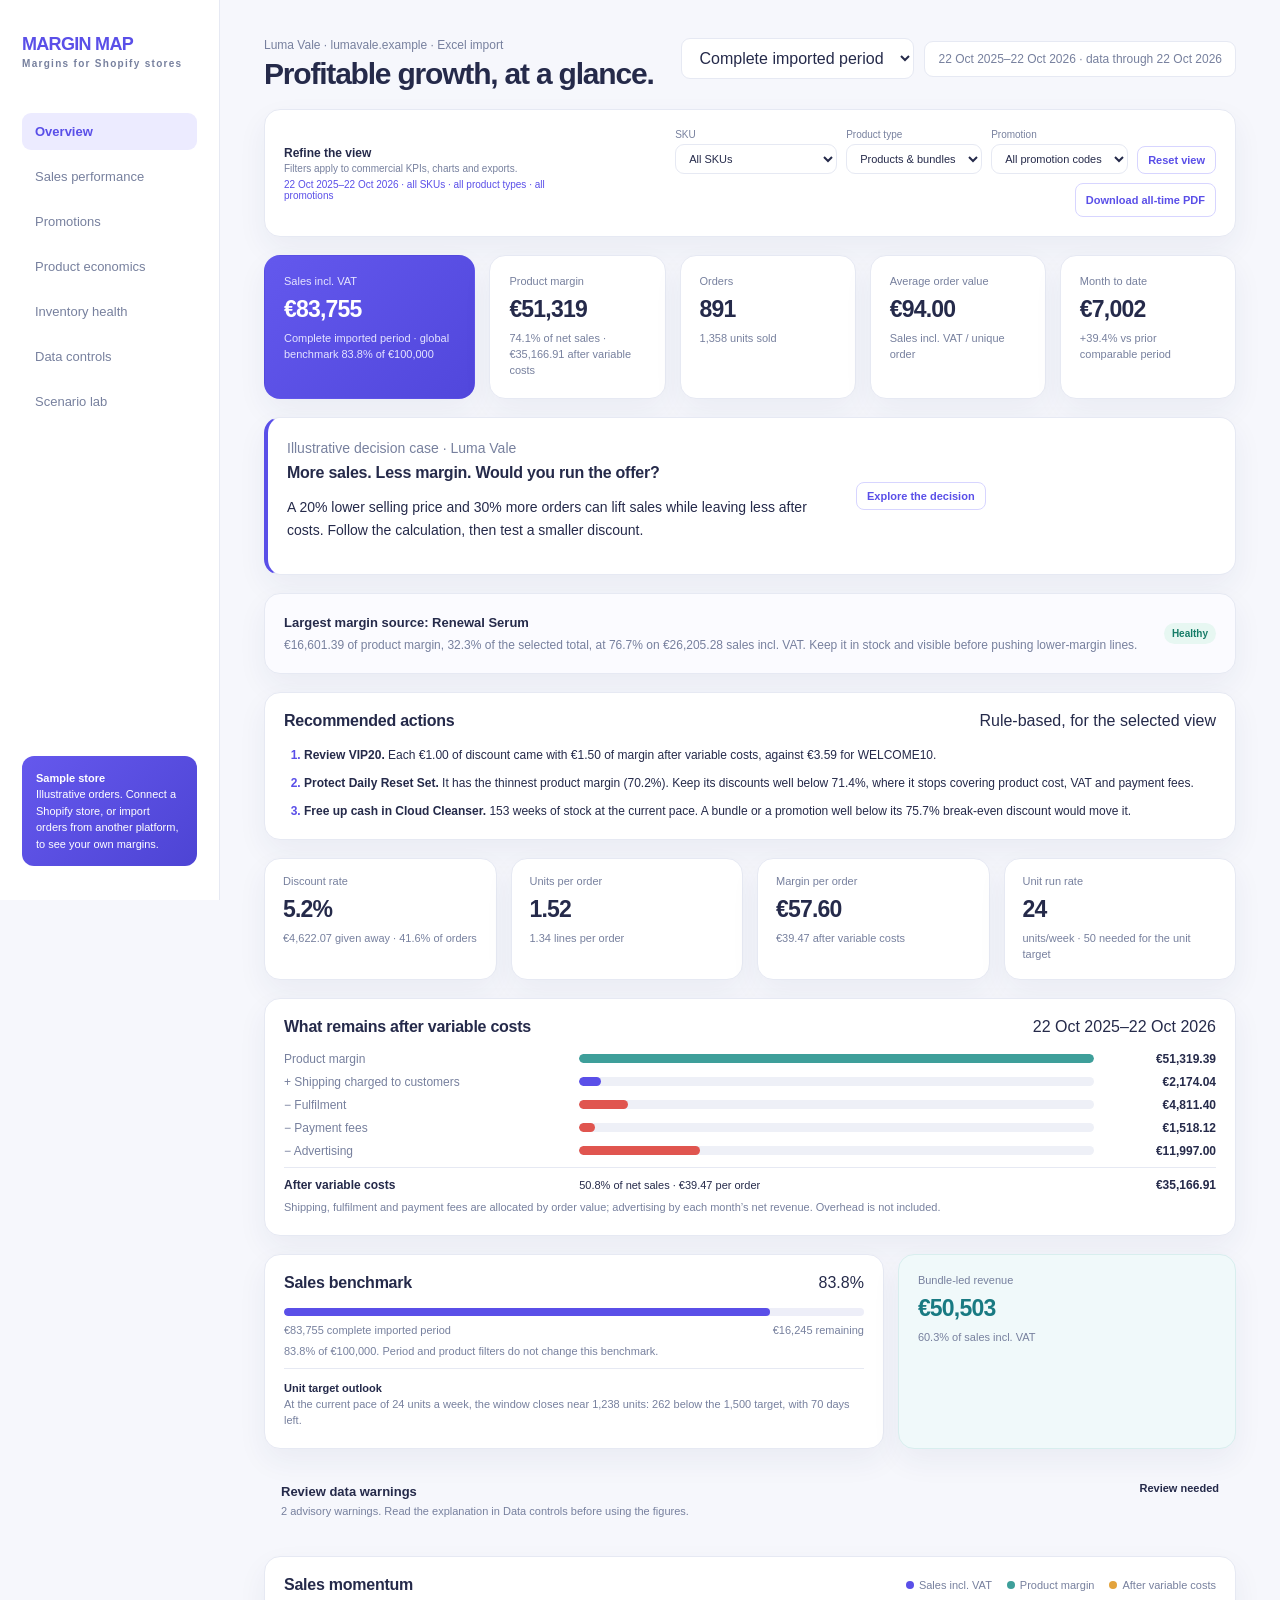
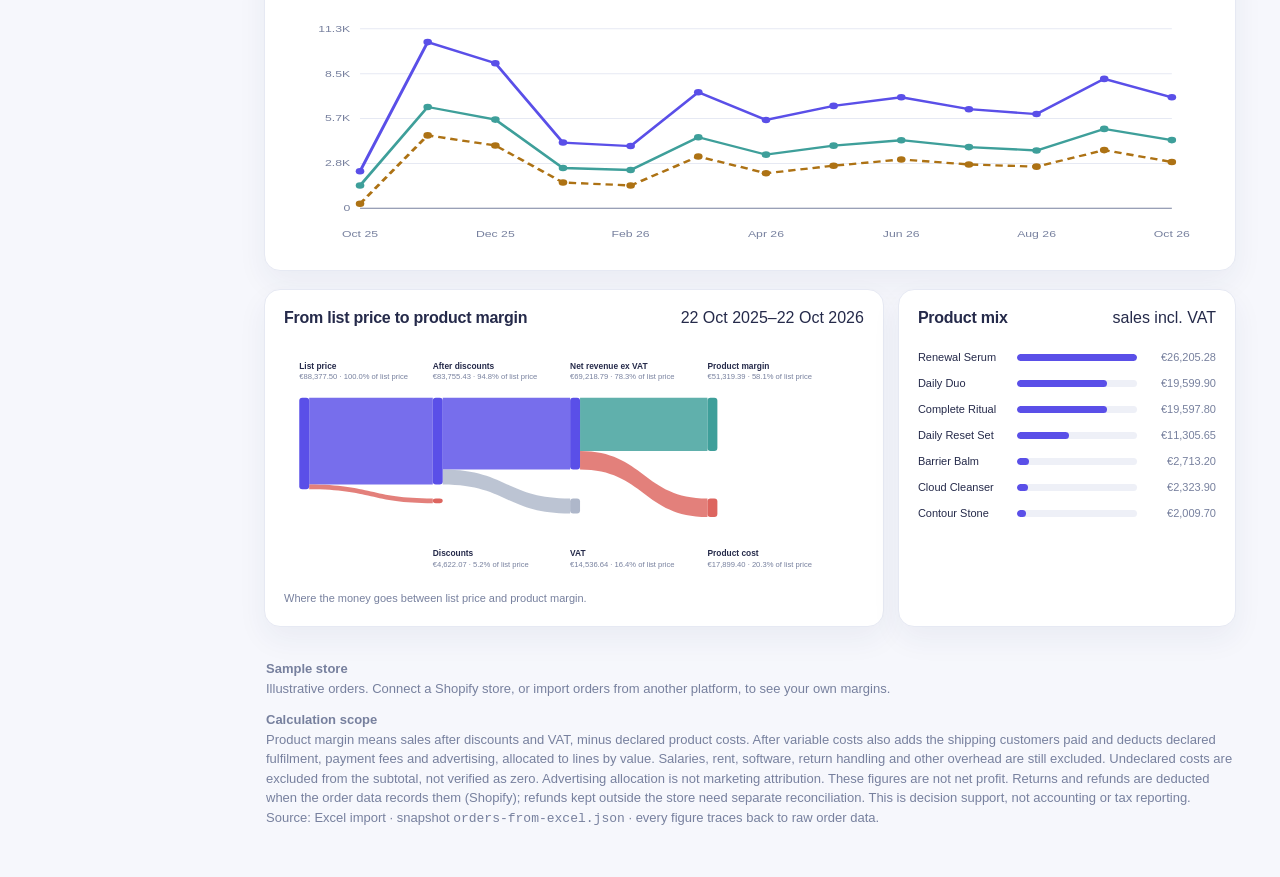
==== commit 60f54fca: "Release 1.3.0: traceable promotion decisions and safe workbook imports" ====
--- a/docs/index.html
+++ b/docs/index.html
@@ -1,6 +1,6 @@
 <!doctype html>
 <html lang="en"><head><meta charset="utf-8"><meta name="viewport" content="width=device-width,initial-scale=1">
-<title>Margin Map · Luma Vale · Shopify margin dashboard</title><meta name="generator" content="Margin Map 1.2.0">
+<title>Margin Map · Luma Vale · Shopify margin dashboard</title><meta name="generator" content="Margin Map 1.3.0">
 <style>
 /* Usability overrides kept separate from the compact base theme. */
 .export:focus-visible,.range-apply:focus-visible,.period:focus-visible,.nav button:focus-visible{outline:3px solid rgba(90,79,232,.22);outline-offset:2px}.filter-state{margin-top:5px!important;color:var(--accent)!important}.target-context{border-top:1px solid var(--rule);margin-top:15px;padding-top:12px}.target-context strong{color:var(--ink)}.tab-panel:focus{outline:0}.table-card{overflow:auto!important}.table-card table{min-width:680px}
@@ -14,7 +14,8 @@
 <div class="sidebar-note"><b>Sample store</b><br>Illustrative orders. Connect a Shopify store, or import orders from another platform, to see your own margins.</div></aside><main class="main"><div class="topline"><div><p class="eyebrow">Luma Vale · lumavale.example · Excel import</p><h1 id="page-title">Profitable growth, at a glance.</h1></div><div class="filters"><select id="period" class="period" aria-label="Select reporting period"><option value="week">Last 7 calendar days</option><option value="month">Month to date</option><option value="all" selected>Complete imported period</option><option value="custom">Custom date range</option></select><div class="custom-range" id="custom-range" hidden><input class="range-input" id="range-start" type="date" aria-label="Range start date"><span class="range-separator">to</span><input class="range-input" id="range-end" type="date" aria-label="Range end date"><button class="range-apply" id="apply-range" type="button">Apply</button><span class="range-error" id="range-error" role="status"></span></div><div class="asof" id="asof">data through 22 Oct 2026</div></div></div>
 <section class="filter-bar card" aria-label="Data filters"><div class="filter-intro"><strong>Refine the view</strong><span>Filters apply to commercial KPIs, charts and exports.</span><span class="filter-state" id="filter-state" role="status">Complete imported period · all products · all promotions</span></div><div class="filter-options"><label>SKU<select id="filter-sku" class="period"><option value="all">All SKUs</option></select></label><label>Product type<select id="filter-type" class="period"><option value="all">Products & bundles</option><option value="product">Products only</option><option value="bundle">Bundles only</option></select></label><label>Promotion<select id="filter-code" class="period"><option value="all">All promotion codes</option></select></label><button id="reset-view" class="export" type="button">Reset view</button><a id="export-summary" class="export summary-export" href="executive-summary.pdf" download>Download all-time PDF</a></div></section>
 <section class="kpis"><div class="card primary"><div class="label">Sales incl. VAT</div><div class="value" data-metric="gross">€83,755</div><div class="detail" data-metric="sales-detail">Complete imported period · 83.8% of €100,000 benchmark</div></div><div class="card"><div class="label">Product margin</div><div class="value" data-metric="margin">€51,319</div><div class="detail" data-metric="margin-detail">74.1% of net sales</div></div><div class="card"><div class="label">Orders</div><div class="value" data-metric="orders">891</div><div class="detail" data-metric="units">1,358 units sold</div></div><div class="card"><div class="label" data-metric="aov-label">Average order value</div><div class="value" data-metric="aov">€94</div><div class="detail" data-metric="aov-detail">Sales incl. VAT / unique order</div></div><div class="card"><div class="label" data-metric="trend-label">Latest month</div><div class="value" data-metric="trend-value">€7,002</div><div class="detail" data-metric="trend-detail">-14.2% vs prior month</div></div></section>
-<div class="tab-panel" id="panel-overview" role="tabpanel" aria-labelledby="tab-overview" tabindex="0" data-panel="overview"><section class="insight card"><div><strong id="insight-title">Decision signal</strong><p id="insight-text">Loading selected-period insight.</p></div><span class="pill healthy" id="insight-status">Focus</span></section><section class="card" id="actions-card" aria-labelledby="actions-title"><div class="section-head"><h2 id="actions-title">Recommended actions</h2><span>Rule-based, for the selected view</span></div><ol class="actions" id="actions"></ol></section><section class="trading"><div class="card"><div class="label">Discount rate</div><div class="value" data-metric="discount-rate">5.2%</div><div class="detail" data-metric="discount-detail">€4,622 given away · 41.6% of orders</div></div><div class="card"><div class="label">Units per order</div><div class="value" data-metric="upo">1.52</div><div class="detail" data-metric="upo-detail">1.34 lines per order</div></div><div class="card"><div class="label">Margin per order</div><div class="value" data-metric="mpo">€58</div><div class="detail" data-metric="mpo-detail">Product margin after cost and VAT</div></div><div class="card"><div class="label">Unit run rate</div><div class="value">24</div><div class="detail">units/week · 50 needed for the unit target</div></div></section><section class="card" id="profit-card" aria-labelledby="profit-title"><div class="section-head"><h2 id="profit-title">What remains after variable costs</h2><span id="profit-period">complete period</span></div><div class="ladder var-only" id="ladder"></div><div class="detail var-only" id="profit-note">Shipping, fulfilment and payment fees are allocated by order value; advertising by each month’s net revenue. Overhead is not included.</div><div class="detail no-var-only">This view shows product margin only. Add fulfilment cost per order, payment fees and monthly advertising in the Settings sheet to see what each product and promotion leaves after them.</div></section><section class="goal"><div class="card goal-card"><div class="benchmark"><div class="section-head"><h2>Sales benchmark</h2><span>83.8%</span></div><div class="progress"><i style="width:83.8%"></i></div><div class="goal-meta"><span>€83,755 complete imported period</span><span>€16,245 remaining</span></div></div><div class="detail benchmark">83.8% of €100,000. Period and product filters do not change this benchmark.</div><div class="detail no-target-only">No sales target is declared, so progress is not tracked. Add one to the cost model or the Settings sheet to follow it here.</div><div class="target-context detail"><strong>Unit target outlook</strong><br>At the current pace of 24 units a week, the window closes near 1,238 units: 262 below the 1,500 target, with 70 days left.</div></div><div class="card goal-side"><div class="label">Bundle-led revenue</div><div class="value" data-metric="bundle-sales">€50,503</div><div class="detail" data-metric="bundle-detail">60.3% of sales incl. VAT</div></div></section><div class='integrity issue'><div><b>Review data warnings</b><p>1 advisory warning. Read the explanation in Data controls before using the figures.</p></div><span>Review needed</span></div><section class="card chart-card"><div class="section-head"><h2>Sales momentum</h2><div class="legend"><span><i class="dot sales"></i>Sales incl. VAT</span><span><i class="dot margin"></i>Product margin</span><span class="var-only"><i class="dot after"></i>After variable costs</span></div></div><svg id="trend" class="chart" viewBox="0 0 760 250" preserveAspectRatio="none"></svg></section><section class="grid"><div class="card chart-card"><div class="section-head"><h2>From list price to product margin</h2><span id="sankey-period">complete period</span></div><svg id="sankey" class="sankey" viewBox="0 0 760 295" role="img" aria-label="Revenue flow from list price to product margin"></svg><div class="detail">Where the money goes between list price and product margin.</div></div><div class="card"><div class="section-head"><h2>Product mix</h2><span>sales incl. VAT</span></div><div id="mix" class="mix"></div></div></section></div>
+
+<div class="tab-panel" id="panel-overview" role="tabpanel" aria-labelledby="tab-overview" tabindex="0" data-panel="overview"><section class="card case-entry" aria-labelledby="case-title"><div><p class="eyebrow">Illustrative decision case · Luma Vale</p><h2 id="case-title">More sales. Less margin. Would you run the offer?</h2><p>A 20% lower selling price and 30% more orders can lift sales while leaving less after costs. Follow the calculation, then test a smaller discount.</p></div><button class="export" type="button" id="start-decision-case">Explore the decision</button></section><section class="insight card"><div><strong id="insight-title">Decision signal</strong><p id="insight-text">Loading selected-period insight.</p></div><span class="pill healthy" id="insight-status">Focus</span></section><section class="card" id="actions-card" aria-labelledby="actions-title"><div class="section-head"><h2 id="actions-title">Recommended actions</h2><span>Rule-based, for the selected view</span></div><ol class="actions" id="actions"></ol></section><section class="trading"><div class="card"><div class="label">Discount rate</div><div class="value" data-metric="discount-rate">5.2%</div><div class="detail" data-metric="discount-detail">€4,622 given away · 41.6% of orders</div></div><div class="card"><div class="label">Units per order</div><div class="value" data-metric="upo">1.52</div><div class="detail" data-metric="upo-detail">1.34 lines per order</div></div><div class="card"><div class="label">Margin per order</div><div class="value" data-metric="mpo">€58</div><div class="detail" data-metric="mpo-detail">Product margin after cost and VAT</div></div><div class="card"><div class="label">Unit run rate</div><div class="value">24</div><div class="detail">units/week · 50 needed for the unit target</div></div></section><section class="card" id="profit-card" aria-labelledby="profit-title"><div class="section-head"><h2 id="profit-title">What remains after variable costs</h2><span id="profit-period">complete period</span></div><div class="ladder var-only" id="ladder"></div><div class="detail var-only" id="profit-note">Shipping, fulfilment and payment fees are allocated by order value; advertising by each month’s net revenue. Overhead is not included.</div><div class="detail no-var-only">This view shows product margin only. Add fulfilment cost per order, payment fees and monthly advertising in the Settings sheet to see what each product and promotion leaves after them.</div></section><section class="goal"><div class="card goal-card"><div class="benchmark"><div class="section-head"><h2>Sales benchmark</h2><span>83.8%</span></div><div class="progress"><i style="width:83.8%"></i></div><div class="goal-meta"><span>€83,755 complete imported period</span><span>€16,245 remaining</span></div></div><div class="detail benchmark">83.8% of €100,000. Period and product filters do not change this benchmark.</div><div class="detail no-target-only">No sales target is declared, so progress is not tracked. Add one to the Settings sheet to follow it here.</div><div class="target-context detail"><strong>Unit target outlook</strong><br>At the current pace of 24 units a week, the window closes near 1,238 units: 262 below the 1,500 target, with 70 days left.</div></div><div class="card goal-side"><div class="label">Bundle-led revenue</div><div class="value" data-metric="bundle-sales">€50,503</div><div class="detail" data-metric="bundle-detail">60.3% of sales incl. VAT</div></div></section><div class='integrity issue'><div><b>Review data warnings</b><p>2 advisory warnings. Read the explanation in Data controls before using the figures.</p></div><span>Review needed</span></div><section class="card chart-card"><div class="section-head"><h2>Sales momentum</h2><div class="legend"><span><i class="dot sales"></i>Sales incl. VAT</span><span><i class="dot margin"></i>Product margin</span><span class="var-only"><i class="dot after"></i>After variable costs</span></div></div><svg id="trend" class="chart" viewBox="0 0 760 250" preserveAspectRatio="none"></svg></section><section class="grid"><div class="card chart-card"><div class="section-head"><h2>From list price to product margin</h2><span id="sankey-period">complete period</span></div><svg id="sankey" class="sankey" viewBox="0 0 760 295" role="img" aria-label="Revenue flow from list price to product margin"></svg><div class="detail">Where the money goes between list price and product margin.</div></div><div class="card"><div class="section-head"><h2>Product mix</h2><span>sales incl. VAT</span></div><div id="mix" class="mix"></div></div></section></div>
 <div class="tab-panel" data-panel="sales" hidden><section class="card chart-card"><div class="section-head"><h2>Sales performance</h2><span id="sales-period-label"></span></div><svg id="sales-trend" class="chart" viewBox="0 0 760 250" preserveAspectRatio="none"></svg></section><section class="trading"><div class="card"><div class="label">Sales incl. VAT</div><div class="value" data-metric="gross">€83,755</div><div class="detail">After customer discounts, including VAT.</div></div><div class="card"><div class="label">Discount investment</div><div class="value" data-metric="discount-total">€4,622</div><div class="detail" data-metric="discount-rate-detail">5.2% of listed value</div></div><div class="card goal-side"><div class="label">Product margin</div><div class="value" data-metric="margin">€51,319</div><div class="detail" data-metric="margin-detail">74.1% of net sales</div></div><div class="card"><div class="label">Comparable period</div><div class="value" data-metric="trend-value">€7,002</div><div class="detail" data-metric="trend-detail">-14.2% vs prior month</div></div></section></div>
 <div class="tab-panel" data-panel="promotions" hidden><section class="promo-kpis"><div class="card"><div class="label">Promotion-led sales</div><div class="value" id="promo-sales">—</div><div class="detail">sales incl. VAT, after discounts</div></div><div class="card"><div class="label">Discount investment</div><div class="value" id="promo-discount">—</div><div class="detail" id="promo-rate">—</div></div><div class="card goal-side"><div class="label">Margin on promoted sales</div><div class="value" id="promo-margin">—</div><div class="detail" id="promo-orders">—</div></div></section><section class="card table-card"><div class="section-head"><h2>Promotion effectiveness</h2><span id="promo-period-label">Final allocations, not assumed rates</span></div><table><thead><tr><th>Discount code</th><th>Orders</th><th>Sales incl. VAT</th><th>Discount given</th><th>Effective rate</th><th>Product margin</th><th class="var-col">After variable costs</th></tr></thead><tbody id="promo-rows"></tbody></table></section></div>
 <div class="tab-panel" data-panel="products" hidden><section class="spotlight card" id="product-spotlight"></section><section class="card table-card"><div class="section-head"><h2>Product economics</h2><div><button id="export-products" class="export" type="button">Export selected period CSV</button> <span id="product-period-label">Product margin excludes VAT</span></div></div><table><thead><tr><th>Product</th><th>Units</th><th>Sales incl. VAT</th><th>Product margin</th><th>Margin %</th><th class="var-col">After variable costs</th><th title="Deepest discount on today’s price that still covers product cost, VAT and payment fee">Break-even discount</th></tr></thead><tbody id="product-rows"><tr><td><strong>Renewal Serum</strong><span>SKU-A</span></td><td>395</td><td>€26,205</td><td>€16,601</td><td>76.7%</td></tr>
@@ -28,7 +29,9 @@
 <tr><td><strong>Renewal Serum</strong><span>SKU-A</span></td><td>1,180</td><td>70.5%</td><td>19.8/week</td><td><div class='cover-bar'><i class='overstock' style='width:100%'></i></div><span>59.7 weeks</span></td><td><span class='pill overstock'>overstock</span></td></tr>
 <tr><td><strong>Barrier Balm</strong><span>SKU-B</span></td><td>940</td><td>57.3%</td><td>11.0/week</td><td><div class='cover-bar'><i class='overstock' style='width:100%'></i></div><span>85.7 weeks</span></td><td><span class='pill overstock'>overstock</span></td></tr>
 <tr><td><strong>Cloud Cleanser</strong><span>SKU-F</span></td><td>690</td><td>61.7%</td><td>4.5/week</td><td><div class='cover-bar'><i class='overstock' style='width:100%'></i></div><span>153.0 weeks</span></td><td><span class='pill overstock'>overstock</span></td></tr></tbody></table></section><section class="card"><div class="detail">No SKU is inside eight weeks of cover. Bundle sales are counted against component stock, so pushing a bundle shortens cover on its parts.</div></section></div>
-<div class="tab-panel" data-panel="controls" hidden><section class="controls"><div class="card"><h2>Integrity controls</h2><table><tbody><tr><td>Unknown SKU</td><td><b class='status good'>Pass</b></td></tr>
+<div class="tab-panel" data-panel="controls" hidden><section class="card input-assumptions"><h2>Input assumptions</h2><p>Declared costs and allocations are not independently verified measurements.</p><table><thead><tr><th>Input</th><th>Basis</th><th>How to read it</th></tr></thead><tbody><tr><th scope='row'>Product costs</th><td>Scenario</td><td>Current Catalogue costs; historical cost entries are retained for Actual mode.</td></tr><tr><th scope='row'>Fulfilment</th><td>Declared rate</td><td>Estimated from the declared per-order/rate model; allocated to lines by value.</td></tr><tr><th scope='row'>Payment fee rate</th><td>Declared rate</td><td>Estimated from the declared per-order/rate model; allocated to lines by value.</td></tr><tr><th scope='row'>Fixed payment fee</th><td>Declared rate</td><td>Estimated from the declared per-order/rate model; allocated to lines by value.</td></tr><tr><th scope='row'>Advertising</th><td>Declared · allocated</td><td>Monthly spend is shared by net revenue, not attributed to individual products or campaigns.</td></tr><tr><th scope='row'>Shipping charged</th><td>Declared estimate</td><td>Excel uses a declared per-order charge; Shopify uses order shipping after adjustments. Shipping VAT uses the store&#x27;s configured rate.</td></tr><tr><th scope='row'>Refund timing</th><td>Order-date view</td><td>Adjusted sales remain on the original order date. Shopify event-date reports can differ; this is not a cash-flow report.</td></tr></tbody></table></section><section class="controls"><div class="card"><h2>Integrity controls</h2><table><tbody><tr><td>Unknown SKU</td><td><b class='status good'>Pass</b></td></tr>
+<tr><td>Cost history<ul><li>Scenario mode uses current Catalogue costs. Switch to Actual to apply costs by sale date; historical costs are not changed by scenarios.</li></ul></td><td><b class='status warning'>1 warning</b></td></tr>
+<tr><td>Cost coverage</td><td><b class='status good'>Pass</b></td></tr>
 <tr><td>Catalogue price vs charged price<ul><li>Scenario pricing is active: calculated Orders values follow the current Catalogue instead of historical price entries.</li></ul></td><td><b class='status warning'>1 warning</b></td></tr>
 <tr><td>Bundle pricing rules</td><td><b class='status good'>Pass</b></td></tr>
 <tr><td>Discount rule vs line allocation</td><td><b class='status good'>Pass</b></td></tr>
@@ -36,35 +39,54 @@
 <tr><td>Variable cost allocation</td><td><b class='status good'>Pass</b></td></tr>
 <tr><td>Excluded and adjusted orders</td><td><b class='status good'>Pass</b></td></tr></tbody></table></div><div class="card"><h2>How discount checking works</h2><div class="detail" style="padding:0 20px 20px">The dashboard uses each line’s final allocated discount. Declared promotion rules are checked against it: code, percentage, active dates and the amount allocated. Shopify’s own allocation remains the source of truth; undeclared codes and automatic discounts are summarised in the controls.</div></div></section></div>
 <div class="tab-panel" data-panel="scenario" hidden>
+<section class="card decision-case" aria-labelledby="case-heading">
+<p class="eyebrow">Illustrative decision case · Luma Vale sample data</p>
+<h2 id="case-heading" tabindex="-1">Would more orders make this promotion worthwhile?</h2>
+<p>A store considers lowering its effective selling prices by 20%, expecting 30% more orders. Sales would grow. Follow what happens to the money left after product, fulfilment and payment costs.</p>
+<ol class="case-steps">
+<li><strong>Start with the offer.</strong> Compare sales with the result after declared costs. The two can move in opposite directions.</li>
+<li><strong>Test a smaller discount.</strong> Try a 10% lower price with 20% more orders. Both demand increases are assumptions you can change.</li>
+<li><strong>Decide what to learn.</strong> Check the required order growth, cost coverage and whether the same advertising budget can deliver it before running a live test.</li>
+</ol>
+<div class="case-buttons"><button class="export" type="button" data-case-preset="offer" aria-pressed="false">1. Test the 20% offer</button><button class="export" type="button" data-case-preset="alternative" aria-pressed="false">2. Try a 10% alternative</button></div>
+<p class="detail">Presets reset filters to the complete sample period. Price changes apply to prices already paid, after existing discounts. This is a sensitivity exercise, not a campaign result or a forecast.</p>
+</section>
+
 <section class="card">
 <div class="section-head"><h2>Test the next commercial move</h2><span>Scenario lab</span></div>
-<p>What happens to product margin if prices, demand or supplier costs change? Start with the selected sales, then adjust one assumption at a time.</p>
+<p>What remains if selling prices, order volume or supplier costs change? Start with the selected sales, then adjust one assumption at a time.</p>
 <div class="scenario-controls">
 <label for="scenario-price">Selling price change (%)<input id="scenario-price" type="number" min="-90" max="200" step="1" value="0"></label>
-<label for="scenario-volume">Sales volume change (%)<input id="scenario-volume" type="number" min="-100" max="500" step="1" value="0"></label>
+<label for="scenario-volume">Order volume change (%)<input id="scenario-volume" type="number" min="-100" max="500" step="1" value="0"></label>
 <label for="scenario-cost">Unit product cost change (%)<input id="scenario-cost" type="number" min="-100" max="500" step="1" value="0"></label>
 <button id="scenario-reset" type="button" class="export">Reset assumptions</button></div>
-<p id="scenario-error" role="status"></p></section>
+<p id="scenario-error" role="status"></p><p id="scenario-coverage" class="detail"></p></section>
+<section class="card"><h2>What this means for the offer</h2><p id="scenario-decision" aria-live="polite"></p></section>
+<section class="card" aria-label="Sales and margin comparison"><div id="scenario-comparison-chart"></div></section>
 <section class="card" aria-labelledby="scenario-result-title"><div class="section-head"><h2 id="scenario-result-title">Baseline vs scenario</h2><span>Current period and filters</span></div><div id="scenario-result" aria-live="polite"></div></section>
-<section class="card"><h2>How to use this result</h2><p id="scenario-decision"></p>
+<section class="card"><h2>Assumptions and limits</h2>
 <details><summary>Assumptions and calculation scope</summary>
-<p>This is a sensitivity calculation, not a demand forecast. Price changes scale sales after discounts; discount rates, VAT treatment and product mix stay fixed. Volume scales quantities and product costs proportionally. Fractional units represent a modelled mix.</p>
-<p>Product margin = sales excluding VAT minus product costs. Shipping, payment fees, advertising, overhead and refunds are excluded from this experiment, even when variable costs are declared elsewhere. Required volume compares product margin with the filtered baseline, before the volume assumption.</p>
+<p>This is a sensitivity calculation, not a demand forecast. Price changes scale sales after discounts; existing discount rates, VAT treatment, basket size and product mix stay fixed. Order volume scales units and product costs proportionally. Fractional units represent a modelled mix.</p>
+<p>When declared, shipping charged, fulfilment and fixed payment fees scale with orders. The percentage payment fee also changes with selling price. Advertising stays at the selected baseline allocation: more orders do not imply a larger advertising budget or prove that the budget can acquire them. Allocated advertising is not product-level attribution.</p>
+<p>Required order growth preserves the baseline result after declared variable costs, or product margin when no variable costs are declared. Missing costs are excluded from a clearly marked subtotal. Overhead and new refund behaviour are not modelled; recorded adjustments stay in the baseline.</p>
 <p>Experiments stay in this page. They do not change the workbook, recorded sales, CSV exports or executive PDF.</p></details></section></div>
 <style>
 .scenario-controls{display:grid;grid-template-columns:repeat(3,minmax(0,1fr)) auto;gap:16px;align-items:end;margin:24px 0 8px}.scenario-controls label{font-size:13px;display:grid;gap:8px}.scenario-controls input{width:100%;font:inherit;font-size:20px;color:var(--ink);padding:12px;border:1px solid var(--rule);border-radius:8px;background:var(--canvas)}.scenario-controls input:focus-visible{outline:2px solid var(--accent);outline-offset:3px}#scenario-error{color:var(--bad)}.scenario-comparison{width:100%;border-collapse:collapse}.scenario-comparison th,.scenario-comparison td{padding:16px 10px;text-align:right;border-bottom:1px solid var(--rule)}.scenario-comparison th:first-child,.scenario-comparison td:first-child{text-align:left}.scenario-comparison th{color:var(--muted);font-weight:500}.scenario-comparison .result-row{font-weight:700;background:var(--accent-soft)}#scenario-decision{font-size:18px;line-height:1.6;max-width:65ch}[data-panel="scenario"] p{line-height:1.65;max-width:80ch}[data-panel="scenario"] summary{cursor:pointer;color:var(--accent);padding:12px 0}@media(max-width:650px){.scenario-controls{grid-template-columns:1fr}.scenario-comparison th,.scenario-comparison td{padding:12px 4px;font-size:12px}}
 </style>
-<footer><div class="release-notice"><b>Sample store</b><br>Illustrative orders. Connect a Shopify store, or import orders from another platform, to see your own margins.</div><strong>Calculation scope</strong><br>Product margin means sales after discounts and VAT, minus declared product costs. After variable costs also adds the shipping customers paid and deducts declared fulfilment, payment fees and advertising, allocated to lines by value. Salaries, rent, software, returns and other overhead are still excluded. These figures are not net profit. Returns and refunds are deducted when the order data records them (Shopify); refunds kept outside the store need separate reconciliation. This is decision support, not accounting or tax reporting.<br>Source: Excel import · snapshot <code>orders-from-excel.json</code> · every figure traces back to raw order data.</footer></main></div><script>
-const daily=[{"date": "2025-10-22", "order": "#1001", "sku": "SKU-D", "units": 1, "gross": 71.1, "net": 58.76, "margin": 42.06, "discount": 7.9, "code": "WELCOME10", "ship": 1.15, "fulfil": 2.54, "fees": 1.2, "ads": 31.5, "after": 7.97}, {"date": "2025-10-22", "order": "#1001", "sku": "SKU-E", "units": 1, "gross": 80.1, "net": 66.2, "margin": 48.0, "discount": 8.9, "code": "WELCOME10", "ship": 1.29, "fulfil": 2.86, "fees": 1.36, "ads": 35.49, "after": 9.58}, {"date": "2025-10-23", "order": "#1002", "sku": "SKU-A", "units": 1, "gross": 59.41, "net": 49.1, "margin": 36.3, "discount": 10.49, "code": "SUMMER15", "ship": 2.44, "fulfil": 5.4, "fees": 1.19, "ads": 26.32, "after": 5.83}, {"date": "2025-10-23", "order": "#1003", "sku": "SKU-F", "units": 1, "gross": 34.0, "net": 28.1, "margin": 21.4, "discount": 0, "code": "", "ship": 2.44, "fulfil": 5.4, "fees": 0.8, "ads": 15.07, "after": 2.57}, {"date": "2025-10-23", "order": "#1004", "sku": "SKU-A", "units": 1, "gross": 62.91, "net": 51.99, "margin": 39.19, "discount": 6.99, "code": "WELCOME10", "ship": 2.44, "fulfil": 5.4, "fees": 1.24, "ads": 27.87, "after": 7.12}, {"date": "2025-10-24", "order": "#1005", "sku": "SKU-D", "units": 1, "gross": 79.0, "net": 65.29, "margin": 48.59, "discount": 0, "code": "", "ship": 2.44, "fulfil": 5.4, "fees": 1.48, "ads": 35.0, "after": 9.15}, {"date": "2025-10-24", "order": "#1006", "sku": "SKU-E", "units": 1, "gross": 89.0, "net": 73.55, "margin": 55.35, "discount": 0, "code": "", "ship": 2.44, "fulfil": 5.4, "fees": 1.63, "ads": 39.43, "after": 11.33}, {"date": "2025-10-24", "order": "#1007", "sku": "SKU-A", "units": 2, "gross": 139.8, "net": 115.54, "margin": 89.94, "discount": 0, "code": "", "ship": 2.44, "fulfil": 5.4, "fees": 2.39, "ads": 61.94, "after": 22.65}, {"date": "2025-10-25", "order": "#1008", "sku": "SKU-A", "units": 1, "gross": 62.91, "net": 51.99, "margin": 39.19, "discount": 6.99, "code": "WELCOME10", "ship": 1.15, "fulfil": 2.53, "fees": 1.08, "ads": 27.87, "after": 8.86}, {"date": "2025-10-25", "order": "#1008", "sku": "SKU-D", "units": 1, "gross": 71.1, "net": 58.76, "margin": 42.06, "discount": 7.9, "code": "WELCOME10", "ship": 1.29, "fulfil": 2.87, "fees": 1.22, "ads": 31.5, "after": 7.76}, {"date": "2025-10-25", "order": "#1009", "sku": "SKU-B", "units": 1, "gross": 17.1, "net": 14.13, "margin": 10.23, "discount": 1.9, "code": "WELCOME10", "ship": 0.53, "fulfil": 1.18, "fees": 0.32, "ads": 7.58, "after": 1.68}, {"date": "2025-10-25", "order": "#1009", "sku": "SKU-F", "units": 2, "gross": 61.2, "net": 50.58, "margin": 37.18, "discount": 6.8, "code": "WELCOME10", "ship": 1.91, "fulfil": 4.22, "fees": 1.15, "ads": 27.12, "after": 6.6}, {"date": "2025-10-25", "order": "#1010", "sku": "SKU-A", "units": 1, "gross": 69.9, "net": 57.77, "margin": 44.97, "discount": 0, "code": "", "ship": 1.07, "fulfil": 2.38, "fees": 1.18, "ads": 30.97, "after": 11.51}, {"date": "2025-10-25", "order": "#1010", "sku": "SKU-E", "units": 1, "gross": 89.0, "net": 73.55, "margin": 55.35, "discount": 0, "code": "", "ship": 1.37, "fulfil": 3.02, "fees": 1.5, "ads": 39.43, "after": 12.77}, {"date": "2025-10-26", "order": "#1011", "sku": "SKU-A", "units": 1, "gross": 59.41, "net": 49.1, "margin": 36.3, "discount": 10.49, "code": "SUMMER15", "ship": 1.23, "fulfil": 2.72, "fees": 1.04, "ads": 26.32, "after": 7.45}, {"date": "2025-10-26", "order": "#1011", "sku": "SKU-G", "units": 1, "gross": 58.65, "net": 48.47, "margin": 32.47, "discount": 10.35, "code": "SUMMER15", "ship": 1.21, "fulfil": 2.68, "fees": 1.03, "ads": 25.99, "after": 3.98}, {"date": "2025-10-27", "order": "#1012", "sku": "SKU-A", "units": 1, "gross": 69.9, "net": 57.77, "margin": 44.97, "discount": 0, "code": "", "ship": 1.07, "fulfil": 2.38, "fees": 1.18, "ads": 30.97, "after": 11.51}, {"date": "2025-10-27", "order": "#1012", "sku": "SKU-E", "units": 1, "gross": 89.0, "net": 73.55, "margin": 55.35, "discount": 0, "code": "", "ship": 1.37, "fulfil": 3.02, "fees": 1.5, "ads": 39.43, "after": 12.77}, {"date": "2025-10-27", "order": "#1013", "sku": "SKU-A", "units": 1, "gross": 62.91, "net": 51.99, "margin": 39.19, "discount": 6.99, "code": "WELCOME10", "ship": 1.92, "fulfil": 4.25, "fees": 1.17, "ads": 27.87, "after": 7.82}, {"date": "2025-10-27", "order": "#1013", "sku": "SKU-B", "units": 1, "gross": 17.1, "net": 14.13, "margin": 10.23, "discount": 1.9, "code": "WELCOME10", "ship": 0.52, "fulfil": 1.15, "fees": 0.32, "ads": 7.58, "after": 1.7}, {"date": "2025-10-27", "order": "#1014", "sku": "SKU-F", "units": 1, "gross": 30.6, "net": 25.29, "margin": 18.59, "discount": 3.4, "code": "WELCOME10", "ship": 2.44, "fulfil": 5.4, "fees": 0.75, "ads": 13.56, "after": 1.32}, {"date": "2025-10-27", "order": "#1015", "sku": "SKU-A", "units": 1, "gross": 62.91, "net": 51.99, "margin": 39.19, "discount": 6.99, "code": "WELCOME10", "ship": 2.44, "fulfil": 5.4, "fees": 1.24, "ads": 27.87, "after": 7.12}, {"date": "2025-10-27", "order": "#1016", "sku": "SKU-E", "units": 2, "gross": 160.2, "net": 132.4, "margin": 96.0, "discount": 17.8, "code": "WELCOME10", "ship": 2.44, "fulfil": 5.4, "fees": 2.7, "ads": 70.98, "after": 19.36}, {"date": "2025-10-28", "order": "#1017", "sku": "SKU-A", "units": 1, "gross": 69.9, "net": 57.77, "margin": 44.97, "discount": 0, "code": "", "ship": 1.72, "fulfil": 3.82, "fees": 1.26, "ads": 30.97, "after": 10.64}, {"date": "2025-10-28", "order": "#1017", "sku": "SKU-C", "units": 1, "gross": 29.0, "net": 23.97, "margin": 18.57, "discount": 0, "code": "", "ship": 0.72, "fulfil": 1.58, "fees": 0.52, "ads": 12.85, "after": 4.34}, {"date": "2025-10-29", "order": "#1018", "sku": "SKU-A", "units": 1, "gross": 69.9, "net": 57.77, "margin": 44.97, "discount": 0, "code": "", "ship": 1.39, "fulfil": 3.07, "fees": 1.22, "ads": 30.97, "after": 11.1}, {"date": "2025-10-29", "order": "#1018", "sku": "SKU-B", "units": 1, "gross": 19.0, "net": 15.7, "margin": 11.8, "discount": 0, "code": "", "ship": 0.38, "fulfil": 0.84, "fees": 0.33, "ads": 8.42, "after": 2.59}, {"date": "2025-10-29", "order": "#1018", "sku": "SKU-F", "units": 1, "gross": 34.0, "net": 28.1, "margin": 21.4, "discount": 0, "code": "", "ship": 0.67, "fulfil": 1.49, "fees": 0.59, "ads": 15.07, "after": 4.92}, {"date": "2025-10-29", "order": "#1019", "sku": "SKU-A", "units": 1, "gross": 69.9, "net": 57.77, "margin": 44.97, "discount": 0, "code": "", "ship": 1.23, "fulfil": 2.72, "fees": 1.2, "ads": 30.97, "after": 11.31}, {"date": "2025-10-29", "order": "#1019", "sku": "SKU-G", "units": 1, "gross": 69.0, "net": 57.02, "margin": 41.02, "discount": 0, "code": "", "ship": 1.21, "fulfil": 2.68, "fees": 1.18, "ads": 30.57, "after": 7.8}, {"date": "2025-10-29", "order": "#1020", "sku": "SKU-G", "units": 1, "gross": 62.1, "net": 51.32, "margin": 35.32, "discount": 6.9, "code": "WELCOME10", "ship": 2.44, "fulfil": 5.4, "fees": 1.23, "ads": 27.51, "after": 3.62}, {"date": "2025-10-30", "order": "#1021", "sku": "SKU-C", "units": 1, "gross": 26.1, "net": 21.57, "margin": 16.17, "discount": 2.9, "code": "WELCOME10", "ship": 2.44, "fulfil": 5.4, "fees": 0.69, "ads": 11.56, "after": 0.96}, {"date": "2025-10-30", "order": "#1022", "sku": "SKU-A", "units": 1, "gross": 62.91, "net": 51.99, "margin": 39.19, "discount": 6.99, "code": "WELCOME10", "ship": 2.44, "fulfil": 5.4, "fees": 1.24, "ads": 27.87, "after": 7.12}, {"date": "2025-10-30", "order": "#1023", "sku": "SKU-D", "units": 2, "gross": 158.0, "net": 130.58, "margin": 97.18, "discount": 0, "code": "", "ship": 2.44, "fulfil": 5.4, "fees": 2.66, "ads": 70.01, "after": 21.55}, {"date": "2025-10-31", "order": "#1024", "sku": "SKU-G", "units": 1, "gross": 69.0, "net": 57.02, "margin": 41.02, "discount": 0, "code": "", "ship": 2.44, "fulfil": 5.4, "fees": 1.33, "ads": 30.57, "after": 6.16}, {"date": "2025-11-01", "order": "#1025", "sku": "SKU-A", "units": 1, "gross": 69.9, "net": 57.77, "margin": 44.97, "discount": 0, "code": "", "ship": 1.64, "fulfil": 3.63, "fees": 1.24, "ads": 8.71, "after": 33.03}, {"date": "2025-11-01", "order": "#1025", "sku": "SKU-F", "units": 1, "gross": 34.0, "net": 28.1, "margin": 21.4, "discount": 0, "code": "", "ship": 0.8, "fulfil": 1.77, "fees": 0.61, "ads": 4.23, "after": 15.59}, {"date": "2025-11-01", "order": "#1026", "sku": "SKU-F", "units": 1, "gross": 30.6, "net": 25.29, "margin": 18.59, "discount": 3.4, "code": "WELCOME10", "ship": 2.44, "fulfil": 5.4, "fees": 0.75, "ads": 3.81, "after": 11.07}, {"date": "2025-11-01", "order": "#1027", "sku": "SKU-C", "units": 2, "gross": 49.3, "net": 40.74, "margin": 29.94, "discount": 8.7, "code": "SUMMER15", "ship": 0.72, "fulfil": 1.6, "fees": 0.83, "ads": 6.14, "after": 22.09}, {"date": "2025-11-01", "order": "#1027", "sku": "SKU-G", "units": 2, "gross": 117.3, "net": 96.94, "margin": 64.94, "discount": 20.7, "code": "SUMMER15", "ship": 1.72, "fulfil": 3.8, "fees": 1.96, "ads": 14.61, "after": 46.29}, {"date": "2025-11-02", "order": "#1028", "sku": "SKU-G", "units": 1, "gross": 69.0, "net": 57.02, "margin": 41.02, "discount": 0, "code": "", "ship": 2.44, "fulfil": 5.4, "fees": 1.33, "ads": 8.59, "after": 28.14}, {"date": "2025-11-02", "order": "#1029", "sku": "SKU-D", "units": 1, "gross": 79.0, "net": 65.29, "margin": 48.59, "discount": 0, "code": "", "ship": 2.44, "fulfil": 5.4, "fees": 1.48, "ads": 9.84, "after": 34.31}, {"date": "2025-11-02", "order": "#1030", "sku": "SKU-E", "units": 2, "gross": 178.0, "net": 147.11, "margin": 110.71, "discount": 0, "code": "", "ship": 2.44, "fulfil": 5.4, "fees": 2.96, "ads": 22.16, "after": 82.63}, {"date": "2025-11-03", "order": "#1031", "sku": "SKU-B", "units": 1, "gross": 16.15, "net": 13.35, "margin": 9.45, "discount": 2.85, "code": "SUMMER15", "ship": 0.47, "fulfil": 1.05, "fees": 0.3, "ads": 2.01, "after": 6.56}, {"date": "2025-11-03", "order": "#1031", "sku": "SKU-D", "units": 1, "gross": 67.15, "net": 55.5, "margin": 38.8, "discount": 11.85, "code": "SUMMER15", "ship": 1.97, "fulfil": 4.35, "fees": 1.24, "ads": 8.36, "after": 26.82}, {"date": "2025-11-03", "order": "#1032", "sku": "SKU-A", "units": 1, "gross": 69.9, "net": 57.77, "margin": 44.97, "discount": 0, "code": "", "ship": 2.44, "fulfil": 5.4, "fees": 1.34, "ads": 8.71, "after": 31.96}, {"date": "2025-11-03", "order": "#1033", "sku": "SKU-C", "units": 1, "gross": 26.1, "net": 21.57, "margin": 16.17, "discount": 2.9, "code": "WELCOME10", "ship": 2.44, "fulfil": 5.4, "fees": 0.69, "ads": 3.25, "after": 9.27}, {"date": "2025-11-04", "order": "#1034", "sku": "SKU-A", "units": 1, "gross": 55.92, "net": 46.21, "margin": 33.41, "discount": 13.98, "code": "VIP20", "ship": 2.44, "fulfil": 5.4, "fees": 1.13, "ads": 6.96, "after": 22.36}, {"date": "2025-11-04", "order": "#1035", "sku": "SKU-B", "units": 1, "gross": 16.15, "net": 13.35, "margin": 9.45, "discount": 2.85, "code": "SUMMER15", "ship": 2.44, "fulfil": 5.4, "fees": 0.54, "ads": 2.01, "after": 3.94}, {"date": "2025-11-05", "order": "#1036", "sku": "SKU-A", "units": 1, "gross": 69.9, "net": 57.77, "margin": 44.97, "discount": 0, "code": "", "ship": 0.72, "fulfil": 1.59, "fees": 1.14, "ads": 8.71, "after": 34.25}, {"date": "2025-11-05", "order": "#1036", "sku": "SKU-D", "units": 1, "gross": 79.0, "net": 65.29, "margin": 48.59, "discount": 0, "code": "", "ship": 0.81, "fulfil": 1.79, "fees": 1.28, "ads": 9.84, "after": 36.49}, {"date": "2025-11-05", "order": "#1036", "sku": "SKU-E", "units": 1, "gross": 89.0, "net": 73.55, "margin": 55.35, "discount": 0, "code": "", "ship": 0.91, "fulfil": 2.02, "fees": 1.44, "ads": 11.08, "after": 41.72}, {"date": "2025-11-06", "order": "#1037", "sku": "SKU-A", "units": 1, "gross": 62.91, "net": 51.99, "margin": 39.19, "discount": 6.99, "code": "WELCOME10", "ship": 1.15, "fulfil": 2.53, "fees": 1.08, "ads": 7.83, "after": 28.9}, {"date": "2025-11-06", "order": "#1037", "sku": "SKU-D", "units": 1, "gross": 71.1, "net": 58.76, "margin": 42.06, "discount": 7.9, "code": "WELCOME10", "ship": 1.29, "fulfil": 2.87, "fees": 1.22, "ads": 8.85, "after": 30.41}, {"date": "2025-11-06", "order": "#1038", "sku": "SKU-D", "units": 2, "gross": 158.0, "net": 130.58, "margin": 97.18, "discount": 0, "code": "", "ship": 2.44, "fulfil": 5.4, "fees": 2.66, "ads": 19.67, "after": 71.89}, {"date": "2025-11-06", "order": "#1039", "sku": "SKU-A", "units": 1, "gross": 55.92, "net": 46.21, "margin": 33.41, "discount": 13.98, "code": "VIP20", "ship": 2.44, "fulfil": 5.4, "fees": 1.13, "ads": 6.96, "after": 22.36}, {"date": "2025-11-06", "order": "#1040", "sku": "SKU-A", "units": 1, "gross": 62.91, "net": 51.99, "margin": 39.19, "discount": 6.99, "code": "WELCOME10", "ship": 1.23, "fulfil": 2.72, "fees": 1.09, "ads": 7.83, "after": 28.78}, {"date": "2025-11-06", "order": "#1040", "sku": "SKU-G", "units": 1, "gross": 62.1, "net": 51.32, "margin": 35.32, "discount": 6.9, "code": "WELCOME10", "ship": 1.21, "fulfil": 2.68, "fees": 1.08, "ads": 7.73, "after": 25.04}, {"date": "2025-11-07", "order": "#1041", "sku": "SKU-A", "units": 1, "gross": 69.9, "net": 57.77, "margin": 44.97, "discount": 0, "code": "", "ship": 2.44, "fulfil": 5.4, "fees": 1.34, "ads": 8.71, "after": 31.96}, {"date": "2025-11-07", "order": "#1042", "sku": "SKU-E", "units": 2, "gross": 178.0, "net": 147.11, "margin": 110.71, "discount": 0, "code": "", "ship": 2.44, "fulfil": 5.4, "fees": 2.96, "ads": 22.16, "after": 82.63}, {"date": "2025-11-07", "order": "#1043", "sku": "SKU-A", "units": 1, "gross": 62.91, "net": 51.99, "margin": 39.19, "discount": 6.99, "code": "WELCOME10", "ship": 1.15, "fulfil": 2.53, "fees": 1.08, "ads": 7.83, "after": 28.9}, {"date": "2025-11-07", "order": "#1043", "sku": "SKU-D", "units": 1, "gross": 71.1, "net": 58.76, "margin": 42.06, "discount": 7.9, "code": "WELCOME10", "ship": 1.29, "fulfil": 2.87, "fees": 1.22, "ads": 8.85, "after": 30.41}, {"date": "2025-11-07", "order": "#1044", "sku": "SKU-D", "units": 1, "gross": 79.0, "net": 65.29, "margin": 48.59, "discount": 0, "code": "", "ship": 2.44, "fulfil": 5.4, "fees": 1.48, "ads": 9.84, "after": 34.31}, {"date": "2025-11-08", "order": "#1045", "sku": "SKU-G", "units": 2, "gross": 117.3, "net": 96.94, "margin": 64.94, "discount": 20.7, "code": "SUMMER15", "ship": 2.44, "fulfil": 5.4, "fees": 2.05, "ads": 14.61, "after": 45.32}, {"date": "2025-11-08", "order": "#1046", "sku": "SKU-C", "units": 1, "gross": 29.0, "net": 23.97, "margin": 18.57, "discount": 0, "code": "", "ship": 2.44, "fulfil": 5.4, "fees": 0.73, "ads": 3.61, "after": 11.27}, {"date": "2025-11-09", "order": "#1047", "sku": "SKU-B", "units": 1, "gross": 19.0, "net": 15.7, "margin": 11.8, "discount": 0, "code": "", "ship": 0.24, "fulfil": 0.52, "fees": 0.31, "ads": 2.37, "after": 8.84}, {"date": "2025-11-09", "order": "#1047", "sku": "SKU-E", "units": 2, "gross": 178.0, "net": 147.11, "margin": 110.71, "discount": 0, "code": "", "ship": 2.2, "fulfil": 4.88, "fees": 2.94, "ads": 22.16, "after": 82.93}, {"date": "2025-11-10", "order": "#1048", "sku": "SKU-A", "units": 1, "gross": 69.9, "net": 57.77, "margin": 44.97, "discount": 0, "code": "", "ship": 2.44, "fulfil": 5.4, "fees": 1.34, "ads": 8.71, "after": 31.96}, {"date": "2025-11-10", "order": "#1049", "sku": "SKU-G", "units": 2, "gross": 110.4, "net": 91.24, "margin": 59.24, "discount": 27.6, "code": "VIP20", "ship": 2.44, "fulfil": 5.4, "fees": 1.95, "ads": 13.75, "after": 40.58}, {"date": "2025-11-10", "order": "#1050", "sku": "SKU-D", "units": 1, "gross": 79.0, "net": 65.29, "margin": 48.59, "discount": 0, "code": "", "ship": 1.3, "fulfil": 2.88, "fees": 1.34, "ads": 9.84, "after": 35.83}, {"date": "2025-11-10", "order": "#1050", "sku": "SKU-G", "units": 1, "gross": 69.0, "net": 57.02, "margin": 41.02, "discount": 0, "code": "", "ship": 1.14, "fulfil": 2.52, "fees": 1.17, "ads": 8.59, "after": 29.88}, {"date": "2025-11-10", "order": "#1051", "sku": "SKU-D", "units": 1, "gross": 79.0, "net": 65.29, "margin": 48.59, "discount": 0, "code": "", "ship": 2.44, "fulfil": 5.4, "fees": 1.48, "ads": 9.84, "after": 34.31}, {"date": "2025-11-11", "order": "#1052", "sku": "SKU-A", "units": 1, "gross": 59.41, "net": 49.1, "margin": 36.3, "discount": 10.49, "code": "SUMMER15", "ship": 1.23, "fulfil": 2.72, "fees": 1.04, "ads": 7.4, "after": 26.37}, {"date": "2025-11-11", "order": "#1052", "sku": "SKU-G", "units": 1, "gross": 58.65, "net": 48.47, "margin": 32.47, "discount": 10.35, "code": "SUMMER15", "ship": 1.21, "fulfil": 2.68, "fees": 1.03, "ads": 7.3, "after": 22.67}, {"date": "2025-11-11", "order": "#1053", "sku": "SKU-G", "units": 1, "gross": 69.0, "net": 57.02, "margin": 41.02, "discount": 0, "code": "", "ship": 2.44, "fulfil": 5.4, "fees": 1.33, "ads": 8.59, "after": 28.14}, {"date": "2025-11-11", "order": "#1054", "sku": "SKU-A", "units": 1, "gross": 62.91, "net": 51.99, "margin": 39.19, "discount": 6.99, "code": "WELCOME10", "ship": 1.72, "fulfil": 3.82, "fees": 1.15, "ads": 7.83, "after": 28.11}, {"date": "2025-11-11", "order": "#1054", "sku": "SKU-C", "units": 1, "gross": 26.1, "net": 21.57, "margin": 16.17, "discount": 2.9, "code": "WELCOME10", "ship": 0.72, "fulfil": 1.58, "fees": 0.48, "ads": 3.25, "after": 11.58}, {"date": "2025-11-12", "order": "#1055", "sku": "SKU-E", "units": 1, "gross": 89.0, "net": 73.55, "margin": 55.35, "discount": 0, "code": "", "ship": 2.44, "fulfil": 5.4, "fees": 1.63, "ads": 11.08, "after": 39.68}, {"date": "2025-11-12", "order": "#1056", "sku": "SKU-D", "units": 2, "gross": 158.0, "net": 130.58, "margin": 97.18, "discount": 0, "code": "", "ship": 2.44, "fulfil": 5.4, "fees": 2.66, "ads": 19.67, "after": 71.89}, {"date": "2025-11-12", "order": "#1057", "sku": "SKU-B", "units": 1, "gross": 19.0, "net": 15.7, "margin": 11.8, "discount": 0, "code": "", "ship": 2.44, "fulfil": 5.4, "fees": 0.58, "ads": 2.37, "after": 5.89}, {"date": "2025-11-12", "order": "#1058", "sku": "SKU-A", "units": 1, "gross": 69.9, "net": 57.77, "margin": 44.97, "discount": 0, "code": "", "ship": 2.44, "fulfil": 5.4, "fees": 1.34, "ads": 8.7, "after": 31.97}, {"date": "2025-11-13", "order": "#1059", "sku": "SKU-B", "units": 1, "gross": 19.0, "net": 15.7, "margin": 11.8, "discount": 0, "code": "", "ship": 0.47, "fulfil": 1.05, "fees": 0.34, "ads": 2.37, "after": 8.51}, {"date": "2025-11-13", "order": "#1059", "sku": "SKU-D", "units": 1, "gross": 79.0, "net": 65.29, "margin": 48.59, "discount": 0, "code": "", "ship": 1.97, "fulfil": 4.35, "fees": 1.42, "ads": 9.84, "after": 34.95}, {"date": "2025-11-13", "order": "#1060", "sku": "SKU-E", "units": 2, "gross": 142.4, "net": 117.69, "margin": 81.29, "discount": 35.6, "code": "VIP20", "ship": 2.44, "fulfil": 5.4, "fees": 2.43, "ads": 17.73, "after": 58.17}, {"date": "2025-11-13", "order": "#1061", "sku": "SKU-D", "units": 1, "gross": 71.1, "net": 58.76, "margin": 42.06, "discount": 7.9, "code": "WELCOME10", "ship": 2.44, "fulfil": 5.4, "fees": 1.36, "ads": 8.85, "after": 28.89}, {"date": "2025-11-14", "order": "#1062", "sku": "SKU-A", "units": 1, "gross": 69.9, "net": 57.77, "margin": 44.97, "discount": 0, "code": "", "ship": 0.75, "fulfil": 1.66, "fees": 1.14, "ads": 8.7, "after": 34.22}, {"date": "2025-11-14", "order": "#1062", "sku": "SKU-D", "units": 2, "gross": 158.0, "net": 130.58, "margin": 97.18, "discount": 0, "code": "", "ship": 1.69, "fulfil": 3.74, "fees": 2.57, "ads": 19.67, "after": 72.89}, {"date": "2025-11-14", "order": "#1063", "sku": "SKU-A", "units": 1, "gross": 62.91, "net": 51.99, "margin": 39.19, "discount": 6.99, "code": "WELCOME10", "ship": 1.23, "fulfil": 2.72, "fees": 1.09, "ads": 7.83, "after": 28.78}, {"date": "2025-11-14", "order": "#1063", "sku": "SKU-G", "units": 1, "gross": 62.1, "net": 51.32, "margin": 35.32, "discount": 6.9, "code": "WELCOME10", "ship": 1.21, "fulfil": 2.68, "fees": 1.08, "ads": 7.73, "after": 25.04}, {"date": "2025-11-14", "order": "#1064", "sku": "SKU-A", "units": 1, "gross": 62.91, "net": 51.99, "margin": 39.19, "discount": 6.99, "code": "WELCOME10", "ship": 1.15, "fulfil": 2.53, "fees": 1.08, "ads": 7.83, "after": 28.9}, {"date": "2025-11-14", "order": "#1064", "sku": "SKU-D", "units": 1, "gross": 71.1, "net": 58.76, "margin": 42.06, "discount": 7.9, "code": "WELCOME10", "ship": 1.29, "fulfil": 2.87, "fees": 1.22, "ads": 8.85, "after": 30.41}, {"date": "2025-11-15", "order": "#1065", "sku": "SKU-A", "units": 1, "gross": 69.9, "net": 57.77, "margin": 44.97, "discount": 0, "code": "", "ship": 2.44, "fulfil": 5.4, "fees": 1.34, "ads": 8.7, "after": 31.97}, {"date": "2025-11-16", "order": "#1066", "sku": "SKU-B", "units": 1, "gross": 19.0, "net": 15.7, "margin": 11.8, "discount": 0, "code": "", "ship": 2.44, "fulfil": 5.4, "fees": 0.58, "ads": 2.37, "after": 5.89}, {"date": "2025-11-16", "order": "#1067", "sku": "SKU-G", "units": 2, "gross": 138.0, "net": 114.05, "margin": 82.05, "discount": 0, "code": "", "ship": 2.44, "fulfil": 5.4, "fees": 2.36, "ads": 17.18, "after": 59.55}, {"date": "2025-11-16", "order": "#1068", "sku": "SKU-D", "units": 1, "gross": 79.0, "net": 65.29, "margin": 48.59, "discount": 0, "code": "", "ship": 2.44, "fulfil": 5.4, "fees": 1.48, "ads": 9.84, "after": 34.31}, {"date": "2025-11-16", "order": "#1069", "sku": "SKU-A", "units": 1, "gross": 69.9, "net": 57.77, "margin": 44.97, "discount": 0, "code": "", "ship": 1.08, "fulfil": 2.39, "fees": 1.18, "ads": 8.7, "after": 33.78}, {"date": "2025-11-16", "order": "#1069", "sku": "SKU-B", "units": 1, "gross": 19.0, "net": 15.7, "margin": 11.8, "discount": 0, "code": "", "ship": 0.29, "fulfil": 0.65, "fees": 0.32, "ads": 2.37, "after": 8.75}, {"date": "2025-11-16", "order": "#1069", "sku": "SKU-G", "units": 1, "gross": 69.0, "net": 57.02, "margin": 41.02, "discount": 0, "code": "", "ship": 1.07, "fulfil": 2.36, "fees": 1.16, "ads": 8.59, "after": 29.98}, {"date": "2025-11-17", "order": "#1070", "sku": "SKU-G", "units": 2, "gross": 138.0, "net": 114.05, "margin": 82.05, "discount": 0, "code": "", "ship": 2.44, "fulfil": 5.4, "fees": 2.36, "ads": 17.18, "after": 59.55}, {"date": "2025-11-17", "order": "#1071", "sku": "SKU-D", "units": 1, "gross": 79.0, "net": 65.29, "margin": 48.59, "discount": 0, "code": "", "ship": 2.44, "fulfil": 5.4, "fees": 1.48, "ads": 9.84, "after": 34.31}, {"date": "2025-11-17", "order": "#1072", "sku": "SKU-A", "units": 1, "gross": 69.9, "net": 57.77, "margin": 44.97, "discount": 0, "code": "", "ship": 1.07, "fulfil": 2.38, "fees": 1.18, "ads": 8.7, "after": 33.78}, {"date": "2025-11-17", "order": "#1072", "sku": "SKU-E", "units": 1, "gross": 89.0, "net": 73.55, "margin": 55.35, "discount": 0, "code": "", "ship": 1.37, "fulfil": 3.02, "fees": 1.5, "ads": 11.08, "after": 41.12}, {"date": "2025-11-18", "order": "#1073", "sku": "SKU-A", "units": 2, "gross": 139.8, "net": 115.54, "margin": 89.94, "discount": 0, "code": "", "ship": 2.44, "fulfil": 5.4, "fees": 2.39, "ads": 17.41, "after": 67.18}, {"date": "2025-11-18", "order": "#1074", "sku": "SKU-A", "units": 1, "gross": 69.9, "net": 57.77, "margin": 44.97, "discount": 0, "code": "", "ship": 1.64, "fulfil": 3.63, "fees": 1.24, "ads": 8.7, "after": 33.04}, {"date": "2025-11-18", "order": "#1074", "sku": "SKU-F", "units": 1, "gross": 34.0, "net": 28.1, "margin": 21.4, "discount": 0, "code": "", "ship": 0.8, "fulfil": 1.77, "fees": 0.61, "ads": 4.23, "after": 15.59}, {"date": "2025-11-18", "order": "#1075", "sku": "SKU-D", "units": 1, "gross": 79.0, "net": 65.29, "margin": 48.59, "discount": 0, "code": "", "ship": 2.44, "fulfil": 5.4, "fees": 1.48, "ads": 9.84, "after": 34.31}, {"date": "2025-11-19", "order": "#1076", "sku": "SKU-D", "units": 1, "gross": 71.1, "net": 58.76, "margin": 42.06, "discount": 7.9, "code": "WELCOME10", "ship": 1.3, "fulfil": 2.88, "fees": 1.22, "ads": 8.85, "after": 30.41}, {"date": "2025-11-19", "order": "#1076", "sku": "SKU-G", "units": 1, "gross": 62.1, "net": 51.32, "margin": 35.32, "discount": 6.9, "code": "WELCOME10", "ship": 1.14, "fulfil": 2.52, "fees": 1.07, "ads": 7.73, "after": 25.14}, {"date": "2025-11-19", "order": "#1077", "sku": "SKU-B", "units": 1, "gross": 19.0, "net": 15.7, "margin": 11.8, "discount": 0, "code": "", "ship": 2.44, "fulfil": 5.4, "fees": 0.58, "ads": 2.37, "after": 5.89}, {"date": "2025-11-19", "order": "#1078", "sku": "SKU-D", "units": 2, "gross": 158.0, "net": 130.58, "margin": 97.18, "discount": 0, "code": "", "ship": 1.56, "fulfil": 3.45, "fees": 2.56, "ads": 19.67, "after": 73.06}, {"date": "2025-11-19", "order": "#1078", "sku": "SKU-E", "units": 1, "gross": 89.0, "net": 73.55, "margin": 55.35, "discount": 0, "code": "", "ship": 0.88, "fulfil": 1.95, "fees": 1.44, "ads": 11.08, "after": 41.76}, {"date": "2025-11-19", "order": "#1079", "sku": "SKU-C", "units": 1, "gross": 29.0, "net": 23.97, "margin": 18.57, "discount": 0, "code": "", "ship": 2.44, "fulfil": 5.4, "fees": 0.73, "ads": 3.61, "after": 11.27}, {"date": "2025-11-19", "order": "#1080", "sku": "SKU-B", "units": 1, "gross": 19.0, "net": 15.7, "margin": 11.8, "discount": 0, "code": "", "ship": 0.53, "fulfil": 1.17, "fees": 0.35, "ads": 2.37, "after": 8.44}, {"date": "2025-11-19", "order": "#1080", "sku": "SKU-G", "units": 1, "gross": 69.0, "net": 57.02, "margin": 41.02, "discount": 0, "code": "", "ship": 1.91, "fulfil": 4.23, "fees": 1.26, "ads": 8.59, "after": 28.85}, {"date": "2025-11-19", "order": "#1081", "sku": "SKU-A", "units": 1, "gross": 59.41, "net": 49.1, "margin": 36.3, "discount": 10.49, "code": "SUMMER15", "ship": 1.15, "fulfil": 2.53, "fees": 1.03, "ads": 7.4, "after": 26.49}, {"date": "2025-11-19", "order": "#1081", "sku": "SKU-D", "units": 1, "gross": 67.15, "net": 55.5, "margin": 38.8, "discount": 11.85, "code": "SUMMER15", "ship": 1.29, "fulfil": 2.87, "fees": 1.16, "ads": 8.36, "after": 27.7}, {"date": "2025-11-19", "order": "#1082", "sku": "SKU-D", "units": 1, "gross": 79.0, "net": 65.29, "margin": 48.59, "discount": 0, "code": "", "ship": 1.15, "fulfil": 2.54, "fees": 1.32, "ads": 9.84, "after": 36.04}, {"date": "2025-11-19", "order": "#1082", "sku": "SKU-E", "units": 1, "gross": 89.0, "net": 73.55, "margin": 55.35, "discount": 0, "code": "", "ship": 1.29, "fulfil": 2.86, "fees": 1.49, "ads": 11.08, "after": 41.21}, {"date": "2025-11-20", "order": "#1083", "sku": "SKU-F", "units": 1, "gross": 28.9, "net": 23.88, "margin": 17.18, "discount": 5.1, "code": "SUMMER15", "ship": 0.81, "fulfil": 1.78, "fees": 0.53, "ads": 3.6, "after": 12.08}, {"date": "2025-11-20", "order": "#1083", "sku": "SKU-G", "units": 1, "gross": 58.65, "net": 48.47, "margin": 32.47, "discount": 10.35, "code": "SUMMER15", "ship": 1.63, "fulfil": 3.62, "fees": 1.08, "ads": 7.3, "after": 22.1}, {"date": "2025-11-20", "order": "#1084", "sku": "SKU-A", "units": 1, "gross": 62.91, "net": 51.99, "margin": 39.19, "discount": 6.99, "code": "WELCOME10", "ship": 2.44, "fulfil": 5.4, "fees": 1.24, "ads": 7.83, "after": 27.16}, {"date": "2025-11-20", "order": "#1085", "sku": "SKU-C", "units": 1, "gross": 29.0, "net": 23.97, "margin": 18.57, "discount": 0, "code": "", "ship": 2.44, "fulfil": 5.4, "fees": 0.73, "ads": 3.61, "after": 11.27}, {"date": "2025-11-21", "order": "#1086", "sku": "SKU-A", "units": 1, "gross": 69.9, "net": 57.77, "margin": 44.97, "discount": 0, "code": "", "ship": 1.92, "fulfil": 4.25, "fees": 1.28, "ads": 8.7, "after": 32.66}, {"date": "2025-11-21", "order": "#1086", "sku": "SKU-B", "units": 1, "gross": 19.0, "net": 15.7, "margin": 11.8, "discount": 0, "code": "", "ship": 0.52, "fulfil": 1.15, "fees": 0.35, "ads": 2.37, "after": 8.45}, {"date": "2025-11-21", "order": "#1087", "sku": "SKU-A", "units": 1, "gross": 69.9, "net": 57.77, "margin": 44.97, "discount": 0, "code": "", "ship": 1.15, "fulfil": 2.53, "fees": 1.19, "ads": 8.7, "after": 33.7}, {"date": "2025-11-21", "order": "#1087", "sku": "SKU-D", "units": 1, "gross": 79.0, "net": 65.29, "margin": 48.59, "discount": 0, "code": "", "ship": 1.29, "fulfil": 2.87, "fees": 1.34, "ads": 9.84, "after": 35.83}, {"date": "2025-11-21", "order": "#1088", "sku": "SKU-D", "units": 1, "gross": 67.15, "net": 55.5, "margin": 38.8, "discount": 11.85, "code": "SUMMER15", "ship": 1.15, "fulfil": 2.54, "fees": 1.15, "ads": 8.36, "after": 27.9}, {"date": "2025-11-21", "order": "#1088", "sku": "SKU-E", "units": 1, "gross": 75.65, "net": 62.52, "margin": 44.32, "discount": 13.35, "code": "SUMMER15", "ship": 1.29, "fulfil": 2.86, "fees": 1.29, "ads": 9.42, "after": 32.04}, {"date": "2025-11-21", "order": "#1089", "sku": "SKU-A", "units": 1, "gross": 55.92, "net": 46.21, "margin": 33.41, "discount": 13.98, "code": "VIP20", "ship": 1.23, "fulfil": 2.72, "fees": 0.99, "ads": 6.96, "after": 23.97}, {"date": "2025-11-21", "order": "#1089", "sku": "SKU-G", "units": 1, "gross": 55.2, "net": 45.62, "margin": 29.62, "discount": 13.8, "code": "VIP20", "ship": 1.21, "fulfil": 2.68, "fees": 0.97, "ads": 6.87, "after": 20.31}, {"date": "2025-11-21", "order": "#1090", "sku": "SKU-A", "units": 2, "gross": 139.8, "net": 115.54, "margin": 89.94, "discount": 0, "code": "", "ship": 1.38, "fulfil": 3.05, "fees": 2.26, "ads": 17.41, "after": 68.6}, {"date": "2025-11-21", "order": "#1090", "sku": "SKU-C", "units": 1, "gross": 29.0, "net": 23.97, "margin": 18.57, "discount": 0, "code": "", "ship": 0.28, "fulfil": 0.63, "fees": 0.47, "ads": 3.61, "after": 14.14}, {"date": "2025-11-21", "order": "#1090", "sku": "SKU-D", "units": 1, "gross": 79.0, "net": 65.29, "margin": 48.59, "discount": 0, "code": "", "ship": 0.78, "fulfil": 1.72, "fees": 1.28, "ads": 9.84, "after": 36.53}, {"date": "2025-11-22", "order": "#1091", "sku": "SKU-D", "units": 1, "gross": 79.0, "net": 65.29, "margin": 48.59, "discount": 0, "code": "", "ship": 1.71, "fulfil": 3.78, "fees": 1.39, "ads": 9.84, "after": 35.29}, {"date": "2025-11-22", "order": "#1091", "sku": "SKU-F", "units": 1, "gross": 34.0, "net": 28.1, "margin": 21.4, "discount": 0, "code": "", "ship": 0.73, "fulfil": 1.62, "fees": 0.6, "ads": 4.23, "after": 15.68}, {"date": "2025-11-22", "order": "#1092", "sku": "SKU-D", "units": 1, "gross": 71.1, "net": 58.76, "margin": 42.06, "discount": 7.9, "code": "WELCOME10", "ship": 2.44, "fulfil": 5.4, "fees": 1.36, "ads": 8.85, "after": 28.89}, {"date": "2025-11-22", "order": "#1093", "sku": "SKU-D", "units": 1, "gross": 79.0, "net": 65.29, "margin": 48.59, "discount": 0, "code": "", "ship": 2.44, "fulfil": 5.4, "fees": 1.48, "ads": 9.84, "after": 34.31}, {"date": "2025-11-23", "order": "#1094", "sku": "SKU-G", "units": 2, "gross": 138.0, "net": 114.05, "margin": 82.05, "discount": 0, "code": "", "ship": 2.44, "fulfil": 5.4, "fees": 2.36, "ads": 17.18, "after": 59.55}, {"date": "2025-11-23", "order": "#1095", "sku": "SKU-A", "units": 1, "gross": 69.9, "net": 57.77, "margin": 44.97, "discount": 0, "code": "", "ship": 1.92, "fulfil": 4.25, "fees": 1.28, "ads": 8.7, "after": 32.66}, {"date": "2025-11-23", "order": "#1095", "sku": "SKU-B", "units": 1, "gross": 19.0, "net": 15.7, "margin": 11.8, "discount": 0, "code": "", "ship": 0.52, "fulfil": 1.15, "fees": 0.35, "ads": 2.37, "after": 8.45}, {"date": "2025-11-23", "order": "#1096", "sku": "SKU-G", "units": 1, "gross": 69.0, "net": 57.02, "margin": 41.02, "discount": 0, "code": "", "ship": 2.44, "fulfil": 5.4, "fees": 1.33, "ads": 8.59, "after": 28.14}, {"date": "2025-11-24", "order": "#1097", "sku": "SKU-G", "units": 2, "gross": 124.2, "net": 102.64, "margin": 70.64, "discount": 13.8, "code": "WELCOME10", "ship": 2.44, "fulfil": 5.4, "fees": 2.16, "ads": 15.47, "after": 50.05}, {"date": "2025-11-24", "order": "#1098", "sku": "SKU-A", "units": 1, "gross": 62.91, "net": 51.99, "margin": 39.19, "discount": 6.99, "code": "WELCOME10", "ship": 0.72, "fulfil": 1.59, "fees": 1.03, "ads": 7.83, "after": 29.46}, {"date": "2025-11-24", "order": "#1098", "sku": "SKU-D", "units": 1, "gross": 71.1, "net": 58.76, "margin": 42.06, "discount": 7.9, "code": "WELCOME10", "ship": 0.81, "fulfil": 1.79, "fees": 1.17, "ads": 8.85, "after": 31.06}, {"date": "2025-11-24", "order": "#1098", "sku": "SKU-E", "units": 1, "gross": 80.1, "net": 66.2, "margin": 48.0, "discount": 8.9, "code": "WELCOME10", "ship": 0.91, "fulfil": 2.02, "fees": 1.31, "ads": 9.98, "after": 35.6}, {"date": "2025-11-24", "order": "#1099", "sku": "SKU-E", "units": 1, "gross": 80.1, "net": 66.2, "margin": 48.0, "discount": 8.9, "code": "WELCOME10", "ship": 2.44, "fulfil": 5.4, "fees": 1.5, "ads": 9.98, "after": 33.56}, {"date": "2025-11-24", "order": "#1100", "sku": "SKU-G", "units": 1, "gross": 69.0, "net": 57.02, "margin": 41.02, "discount": 0, "code": "", "ship": 2.44, "fulfil": 5.4, "fees": 1.33, "ads": 8.59, "after": 28.14}, {"date": "2025-11-24", "order": "#1101", "sku": "SKU-B", "units": 1, "gross": 19.0, "net": 15.7, "margin": 11.8, "discount": 0, "code": "", "ship": 2.44, "fulfil": 5.4, "fees": 0.58, "ads": 2.37, "after": 5.89}, {"date": "2025-11-25", "order": "#1102", "sku": "SKU-B", "units": 2, "gross": 32.3, "net": 26.69, "margin": 18.89, "discount": 5.7, "code": "SUMMER15", "ship": 2.44, "fulfil": 5.4, "fees": 0.78, "ads": 4.02, "after": 11.13}, {"date": "2025-11-25", "order": "#1103", "sku": "SKU-E", "units": 2, "gross": 178.0, "net": 147.11, "margin": 110.71, "discount": 0, "code": "", "ship": 2.44, "fulfil": 5.4, "fees": 2.96, "ads": 22.16, "after": 82.63}, {"date": "2025-11-25", "order": "#1104", "sku": "SKU-D", "units": 1, "gross": 63.2, "net": 52.23, "margin": 35.53, "discount": 15.8, "code": "VIP20", "ship": 2.44, "fulfil": 5.4, "fees": 1.24, "ads": 7.87, "after": 23.46}, {"date": "2025-11-25", "order": "#1105", "sku": "SKU-E", "units": 1, "gross": 89.0, "net": 73.55, "margin": 55.35, "discount": 0, "code": "", "ship": 2.44, "fulfil": 5.4, "fees": 1.63, "ads": 11.08, "after": 39.68}, {"date": "2025-11-26", "order": "#1106", "sku": "SKU-G", "units": 1, "gross": 62.1, "net": 51.32, "margin": 35.32, "discount": 6.9, "code": "WELCOME10", "ship": 2.44, "fulfil": 5.4, "fees": 1.23, "ads": 7.73, "after": 23.4}, {"date": "2025-11-26", "order": "#1107", "sku": "SKU-A", "units": 1, "gross": 69.9, "net": 57.77, "margin": 44.97, "discount": 0, "code": "", "ship": 2.44, "fulfil": 5.4, "fees": 1.34, "ads": 8.7, "after": 31.97}, {"date": "2025-11-26", "order": "#1108", "sku": "SKU-A", "units": 1, "gross": 59.41, "net": 49.1, "margin": 36.3, "discount": 10.49, "code": "SUMMER15", "ship": 2.44, "fulfil": 5.4, "fees": 1.19, "ads": 7.4, "after": 24.75}, {"date": "2025-11-26", "order": "#1109", "sku": "SKU-G", "units": 2, "gross": 138.0, "net": 114.05, "margin": 82.05, "discount": 0, "code": "", "ship": 2.44, "fulfil": 5.4, "fees": 2.36, "ads": 17.18, "after": 59.55}, {"date": "2025-11-26", "order": "#1110", "sku": "SKU-A", "units": 1, "gross": 62.91, "net": 51.99, "margin": 39.19, "discount": 6.99, "code": "WELCOME10", "ship": 0.64, "fulfil": 1.42, "fees": 1.02, "ads": 7.83, "after": 29.56}, {"date": "2025-11-26", "order": "#1110", "sku": "SKU-B", "units": 2, "gross": 34.2, "net": 28.26, "margin": 20.46, "discount": 3.8, "code": "WELCOME10", "ship": 0.35, "fulfil": 0.77, "fees": 0.55, "ads": 4.26, "after": 15.23}, {"date": "2025-11-26", "order": "#1110", "sku": "SKU-D", "units": 2, "gross": 142.2, "net": 117.52, "margin": 84.12, "discount": 15.8, "code": "WELCOME10", "ship": 1.45, "fulfil": 3.21, "fees": 2.31, "ads": 17.71, "after": 62.34}, {"date": "2025-11-26", "order": "#1111", "sku": "SKU-D", "units": 1, "gross": 71.1, "net": 58.76, "margin": 42.06, "discount": 7.9, "code": "WELCOME10", "ship": 2.44, "fulfil": 5.4, "fees": 1.36, "ads": 8.85, "after": 28.89}, {"date": "2025-11-27", "order": "#1112", "sku": "SKU-B", "units": 2, "gross": 32.3, "net": 26.69, "margin": 18.89, "discount": 5.7, "code": "SUMMER15", "ship": 0.73, "fulfil": 1.62, "fees": 0.57, "ads": 4.02, "after": 13.41}, {"date": "2025-11-27", "order": "#1112", "sku": "SKU-E", "units": 1, "gross": 75.65, "net": 62.52, "margin": 44.32, "discount": 13.35, "code": "SUMMER15", "ship": 1.71, "fulfil": 3.78, "fees": 1.34, "ads": 9.42, "after": 31.49}, {"date": "2025-11-27", "order": "#1113", "sku": "SKU-D", "units": 1, "gross": 79.0, "net": 65.29, "margin": 48.59, "discount": 0, "code": "", "ship": 2.44, "fulfil": 5.4, "fees": 1.48, "ads": 9.84, "after": 34.31}, {"date": "2025-11-27", "order": "#1114", "sku": "SKU-A", "units": 1, "gross": 69.9, "net": 57.77, "margin": 44.97, "discount": 0, "code": "", "ship": 1.92, "fulfil": 4.25, "fees": 1.28, "ads": 8.7, "after": 32.66}, {"date": "2025-11-27", "order": "#1114", "sku": "SKU-B", "units": 1, "gross": 19.0, "net": 15.7, "margin": 11.8, "discount": 0, "code": "", "ship": 0.52, "fulfil": 1.15, "fees": 0.35, "ads": 2.37, "after": 8.45}, {"date": "2025-11-27", "order": "#1115", "sku": "SKU-G", "units": 1, "gross": 69.0, "net": 57.02, "margin": 41.02, "discount": 0, "code": "", "ship": 2.44, "fulfil": 5.4, "fees": 1.33, "ads": 8.59, "after": 28.14}, {"date": "2025-11-28", "order": "#1116", "sku": "SKU-A", "units": 1, "gross": 69.9, "net": 57.77, "margin": 44.97, "discount": 0, "code": "", "ship": 2.44, "fulfil": 5.4, "fees": 1.34, "ads": 8.7, "after": 31.97}, {"date": "2025-11-28", "order": "#1117", "sku": "SKU-A", "units": 1, "gross": 69.9, "net": 57.77, "margin": 44.97, "discount": 0, "code": "", "ship": 2.44, "fulfil": 5.4, "fees": 1.34, "ads": 8.7, "after": 31.97}, {"date": "2025-11-28", "order": "#1118", "sku": "SKU-D", "units": 1, "gross": 79.0, "net": 65.29, "margin": 48.59, "discount": 0, "code": "", "ship": 1.71, "fulfil": 3.78, "fees": 1.39, "ads": 9.84, "after": 35.29}, {"date": "2025-11-28", "order": "#1118", "sku": "SKU-F", "units": 1, "gross": 34.0, "net": 28.1, "margin": 21.4, "discount": 0, "code": "", "ship": 0.73, "fulfil": 1.62, "fees": 0.6, "ads": 4.23, "after": 15.68}, {"date": "2025-11-28", "order": "#1119", "sku": "SKU-C", "units": 1, "gross": 29.0, "net": 23.97, "margin": 18.57, "discount": 0, "code": "", "ship": 0.66, "fulfil": 1.45, "fees": 0.51, "ads": 3.61, "after": 13.66}, {"date": "2025-11-28", "order": "#1119", "sku": "SKU-D", "units": 1, "gross": 79.0, "net": 65.29, "margin": 48.59, "discount": 0, "code": "", "ship": 1.78, "fulfil": 3.95, "fees": 1.4, "ads": 9.84, "after": 35.18}, {"date": "2025-11-28", "order": "#1120", "sku": "SKU-B", "units": 1, "gross": 19.0, "net": 15.7, "margin": 11.8, "discount": 0, "code": "", "ship": 0.33, "fulfil": 0.72, "fees": 0.32, "ads": 2.37, "after": 8.72}, {"date": "2025-11-28", "order": "#1120", "sku": "SKU-E", "units": 1, "gross": 89.0, "net": 73.55, "margin": 55.35, "discount": 0, "code": "", "ship": 1.53, "fulfil": 3.39, "fees": 1.52, "ads": 11.08, "after": 40.89}, {"date": "2025-11-28", "order": "#1120", "sku": "SKU-F", "units": 1, "gross": 34.0, "net": 28.1, "margin": 21.4, "discount": 0, "code": "", "ship": 0.58, "fulfil": 1.29, "fees": 0.58, "ads": 4.23, "after": 15.88}, {"date": "2025-11-29", "order": "#1121", "sku": "SKU-A", "units": 1, "gross": 62.91, "net": 51.99, "margin": 39.19, "discount": 6.99, "code": "WELCOME10", "ship": 0.93, "fulfil": 2.06, "fees": 1.06, "ads": 7.83, "after": 29.17}, {"date": "2025-11-29", "order": "#1121", "sku": "SKU-D", "units": 1, "gross": 71.1, "net": 58.76, "margin": 42.06, "discount": 7.9, "code": "WELCOME10", "ship": 1.06, "fulfil": 2.33, "fees": 1.19, "ads": 8.85, "after": 30.75}, {"date": "2025-11-29", "order": "#1121", "sku": "SKU-F", "units": 1, "gross": 30.6, "net": 25.29, "margin": 18.59, "discount": 3.4, "code": "WELCOME10", "ship": 0.45, "fulfil": 1.01, "fees": 0.51, "ads": 3.81, "after": 13.71}, {"date": "2025-11-29", "order": "#1122", "sku": "SKU-A", "units": 1, "gross": 69.9, "net": 57.77, "margin": 44.97, "discount": 0, "code": "", "ship": 2.44, "fulfil": 5.4, "fees": 1.34, "ads": 8.7, "after": 31.97}, {"date": "2025-11-30", "order": "#1123", "sku": "SKU-A", "units": 1, "gross": 69.9, "net": 57.77, "margin": 44.97, "discount": 0, "code": "", "ship": 1.23, "fulfil": 2.72, "fees": 1.2, "ads": 8.7, "after": 33.58}, {"date": "2025-11-30", "order": "#1123", "sku": "SKU-G", "units": 1, "gross": 69.0, "net": 57.02, "margin": 41.02, "discount": 0, "code": "", "ship": 1.21, "fulfil": 2.68, "fees": 1.18, "ads": 8.59, "after": 29.78}, {"date": "2025-11-30", "order": "#1124", "sku": "SKU-A", "units": 1, "gross": 69.9, "net": 57.77, "margin": 44.97, "discount": 0, "code": "", "ship": 2.44, "fulfil": 5.4, "fees": 1.34, "ads": 8.7, "after": 31.97}, {"date": "2025-11-30", "order": "#1125", "sku": "SKU-B", "units": 1, "gross": 19.0, "net": 15.7, "margin": 11.8, "discount": 0, "code": "", "ship": 2.44, "fulfil": 5.4, "fees": 0.58, "ads": 2.37, "after": 5.89}, {"date": "2025-12-01", "order": "#1126", "sku": "SKU-E", "units": 1, "gross": 89.0, "net": 73.55, "margin": 55.35, "discount": 0, "code": "", "ship": 2.44, "fulfil": 5.4, "fees": 1.63, "ads": 11.38, "after": 39.38}, {"date": "2025-12-01", "order": "#1127", "sku": "SKU-A", "units": 1, "gross": 69.9, "net": 57.77, "margin": 44.97, "discount": 0, "code": "", "ship": 2.44, "fulfil": 5.4, "fees": 1.34, "ads": 8.94, "after": 31.73}, {"date": "2025-12-01", "order": "#1128", "sku": "SKU-E", "units": 1, "gross": 89.0, "net": 73.55, "margin": 55.35, "discount": 0, "code": "", "ship": 2.44, "fulfil": 5.4, "fees": 1.63, "ads": 11.38, "after": 39.38}, {"date": "2025-12-01", "order": "#1129", "sku": "SKU-A", "units": 1, "gross": 59.41, "net": 49.1, "margin": 36.3, "discount": 10.49, "code": "SUMMER15", "ship": 1.15, "fulfil": 2.53, "fees": 1.03, "ads": 7.59, "after": 26.3}, {"date": "2025-12-01", "order": "#1129", "sku": "SKU-D", "units": 1, "gross": 67.15, "net": 55.5, "margin": 38.8, "discount": 11.85, "code": "SUMMER15", "ship": 1.29, "fulfil": 2.87, "fees": 1.16, "ads": 8.58, "after": 27.48}, {"date": "2025-12-01", "order": "#1130", "sku": "SKU-A", "units": 2, "gross": 125.82, "net": 103.98, "margin": 78.38, "discount": 13.98, "code": "WELCOME10", "ship": 2.44, "fulfil": 5.4, "fees": 2.18, "ads": 16.08, "after": 57.16}, {"date": "2025-12-02", "order": "#1131", "sku": "SKU-E", "units": 1, "gross": 89.0, "net": 73.55, "margin": 55.35, "discount": 0, "code": "", "ship": 2.44, "fulfil": 5.4, "fees": 1.63, "ads": 11.38, "after": 39.38}, {"date": "2025-12-03", "order": "#1132", "sku": "SKU-A", "units": 1, "gross": 59.41, "net": 49.1, "margin": 36.3, "discount": 10.49, "code": "SUMMER15", "ship": 1.92, "fulfil": 4.25, "fees": 1.12, "ads": 7.59, "after": 25.26}, {"date": "2025-12-03", "order": "#1132", "sku": "SKU-B", "units": 1, "gross": 16.15, "net": 13.35, "margin": 9.45, "discount": 2.85, "code": "SUMMER15", "ship": 0.52, "fulfil": 1.15, "fees": 0.31, "ads": 2.06, "after": 6.45}, {"date": "2025-12-03", "order": "#1133", "sku": "SKU-F", "units": 1, "gross": 34.0, "net": 28.1, "margin": 21.4, "discount": 0, "code": "", "ship": 2.44, "fulfil": 5.4, "fees": 0.8, "ads": 4.35, "after": 13.29}, {"date": "2025-12-04", "order": "#1134", "sku": "SKU-G", "units": 1, "gross": 55.2, "net": 45.62, "margin": 29.62, "discount": 13.8, "code": "VIP20", "ship": 2.44, "fulfil": 5.4, "fees": 1.12, "ads": 7.06, "after": 18.48}, {"date": "2025-12-04", "order": "#1135", "sku": "SKU-A", "units": 1, "gross": 69.9, "net": 57.77, "margin": 44.97, "discount": 0, "code": "", "ship": 1.07, "fulfil": 2.38, "fees": 1.18, "ads": 8.94, "after": 33.54}, {"date": "2025-12-04", "order": "#1135", "sku": "SKU-E", "units": 1, "gross": 89.0, "net": 73.55, "margin": 55.35, "discount": 0, "code": "", "ship": 1.37, "fulfil": 3.02, "fees": 1.5, "ads": 11.38, "after": 40.82}, {"date": "2025-12-04", "order": "#1136", "sku": "SKU-A", "units": 1, "gross": 69.9, "net": 57.77, "margin": 44.97, "discount": 0, "code": "", "ship": 2.44, "fulfil": 5.4, "fees": 1.34, "ads": 8.94, "after": 31.73}, {"date": "2025-12-05", "order": "#1137", "sku": "SKU-D", "units": 2, "gross": 158.0, "net": 130.58, "margin": 97.18, "discount": 0, "code": "", "ship": 2.44, "fulfil": 5.4, "fees": 2.66, "ads": 20.2, "after": 71.36}, {"date": "2025-12-06", "order": "#1138", "sku": "SKU-A", "units": 1, "gross": 69.9, "net": 57.77, "margin": 44.97, "discount": 0, "code": "", "ship": 1.15, "fulfil": 2.53, "fees": 1.19, "ads": 8.94, "after": 33.46}, {"date": "2025-12-06", "order": "#1138", "sku": "SKU-D", "units": 1, "gross": 79.0, "net": 65.29, "margin": 48.59, "discount": 0, "code": "", "ship": 1.29, "fulfil": 2.87, "fees": 1.34, "ads": 10.1, "after": 35.57}, {"date": "2025-12-06", "order": "#1139", "sku": "SKU-A", "units": 1, "gross": 69.9, "net": 57.77, "margin": 44.97, "discount": 0, "code": "", "ship": 2.44, "fulfil": 5.4, "fees": 1.34, "ads": 8.94, "after": 31.73}, {"date": "2025-12-06", "order": "#1140", "sku": "SKU-E", "units": 1, "gross": 80.1, "net": 66.2, "margin": 48.0, "discount": 8.9, "code": "WELCOME10", "ship": 2.44, "fulfil": 5.4, "fees": 1.5, "ads": 10.24, "after": 33.3}, {"date": "2025-12-06", "order": "#1141", "sku": "SKU-D", "units": 1, "gross": 67.15, "net": 55.5, "margin": 38.8, "discount": 11.85, "code": "SUMMER15", "ship": 2.44, "fulfil": 5.4, "fees": 1.3, "ads": 8.58, "after": 25.96}, {"date": "2025-12-07", "order": "#1142", "sku": "SKU-C", "units": 1, "gross": 29.0, "net": 23.97, "margin": 18.57, "discount": 0, "code": "", "ship": 2.44, "fulfil": 5.4, "fees": 0.73, "ads": 3.71, "after": 11.17}, {"date": "2025-12-07", "order": "#1143", "sku": "SKU-B", "units": 1, "gross": 17.1, "net": 14.13, "margin": 10.23, "discount": 1.9, "code": "WELCOME10", "ship": 2.44, "fulfil": 5.4, "fees": 0.55, "ads": 2.19, "after": 4.53}, {"date": "2025-12-07", "order": "#1144", "sku": "SKU-G", "units": 1, "gross": 62.1, "net": 51.32, "margin": 35.32, "discount": 6.9, "code": "WELCOME10", "ship": 2.44, "fulfil": 5.4, "fees": 1.23, "ads": 7.94, "after": 23.19}, {"date": "2025-12-08", "order": "#1145", "sku": "SKU-A", "units": 1, "gross": 62.91, "net": 51.99, "margin": 39.19, "discount": 6.99, "code": "WELCOME10", "ship": 2.44, "fulfil": 5.4, "fees": 1.24, "ads": 8.04, "after": 26.95}, {"date": "2025-12-08", "order": "#1146", "sku": "SKU-A", "units": 1, "gross": 69.9, "net": 57.77, "margin": 44.97, "discount": 0, "code": "", "ship": 2.44, "fulfil": 5.4, "fees": 1.34, "ads": 8.94, "after": 31.73}, {"date": "2025-12-08", "order": "#1147", "sku": "SKU-E", "units": 1, "gross": 89.0, "net": 73.55, "margin": 55.35, "discount": 0, "code": "", "ship": 2.44, "fulfil": 5.4, "fees": 1.63, "ads": 11.38, "after": 39.38}, {"date": "2025-12-08", "order": "#1148", "sku": "SKU-D", "units": 1, "gross": 71.1, "net": 58.76, "margin": 42.06, "discount": 7.9, "code": "WELCOME10", "ship": 2.44, "fulfil": 5.4, "fees": 1.36, "ads": 9.09, "after": 28.65}, {"date": "2025-12-08", "order": "#1149", "sku": "SKU-A", "units": 1, "gross": 62.91, "net": 51.99, "margin": 39.19, "discount": 6.99, "code": "WELCOME10", "ship": 0.75, "fulfil": 1.66, "fees": 1.03, "ads": 8.04, "after": 29.21}, {"date": "2025-12-08", "order": "#1149", "sku": "SKU-E", "units": 1, "gross": 80.1, "net": 66.2, "margin": 48.0, "discount": 8.9, "code": "WELCOME10", "ship": 0.95, "fulfil": 2.11, "fees": 1.32, "ads": 10.24, "after": 35.28}, {"date": "2025-12-08", "order": "#1149", "sku": "SKU-G", "units": 1, "gross": 62.1, "net": 51.32, "margin": 35.32, "discount": 6.9, "code": "WELCOME10", "ship": 0.74, "fulfil": 1.63, "fees": 1.02, "ads": 7.94, "after": 25.47}, {"date": "2025-12-10", "order": "#1150", "sku": "SKU-A", "units": 1, "gross": 69.9, "net": 57.77, "margin": 44.97, "discount": 0, "code": "", "ship": 1.23, "fulfil": 2.72, "fees": 1.2, "ads": 8.94, "after": 33.34}, {"date": "2025-12-10", "order": "#1150", "sku": "SKU-G", "units": 1, "gross": 69.0, "net": 57.02, "margin": 41.02, "discount": 0, "code": "", "ship": 1.21, "fulfil": 2.68, "fees": 1.18, "ads": 8.82, "after": 29.55}, {"date": "2025-12-10", "order": "#1151", "sku": "SKU-A", "units": 2, "gross": 139.8, "net": 115.54, "margin": 89.94, "discount": 0, "code": "", "ship": 2.44, "fulfil": 5.4, "fees": 2.39, "ads": 17.87, "after": 66.72}, {"date": "2025-12-10", "order": "#1152", "sku": "SKU-G", "units": 1, "gross": 69.0, "net": 57.02, "margin": 41.02, "discount": 0, "code": "", "ship": 2.44, "fulfil": 5.4, "fees": 1.33, "ads": 8.82, "after": 27.91}, {"date": "2025-12-11", "order": "#1153", "sku": "SKU-A", "units": 1, "gross": 59.41, "net": 49.1, "margin": 36.3, "discount": 10.49, "code": "SUMMER15", "ship": 2.44, "fulfil": 5.4, "fees": 1.19, "ads": 7.59, "after": 24.56}, {"date": "2025-12-11", "order": "#1154", "sku": "SKU-C", "units": 1, "gross": 26.1, "net": 21.57, "margin": 16.17, "discount": 2.9, "code": "WELCOME10", "ship": 2.44, "fulfil": 5.4, "fees": 0.69, "ads": 3.34, "after": 9.18}, {"date": "2025-12-11", "order": "#1155", "sku": "SKU-C", "units": 1, "gross": 29.0, "net": 23.97, "margin": 18.57, "discount": 0, "code": "", "ship": 0.6, "fulfil": 1.33, "fees": 0.51, "ads": 3.71, "after": 13.62}, {"date": "2025-12-11", "order": "#1155", "sku": "SKU-E", "units": 1, "gross": 89.0, "net": 73.55, "margin": 55.35, "discount": 0, "code": "", "ship": 1.84, "fulfil": 4.07, "fees": 1.55, "ads": 11.38, "after": 40.19}, {"date": "2025-12-11", "order": "#1156", "sku": "SKU-A", "units": 1, "gross": 69.9, "net": 57.77, "margin": 44.97, "discount": 0, "code": "", "ship": 0.64, "fulfil": 1.41, "fees": 1.13, "ads": 8.94, "after": 34.13}, {"date": "2025-12-11", "order": "#1156", "sku": "SKU-B", "units": 1, "gross": 19.0, "net": 15.7, "margin": 11.8, "discount": 0, "code": "", "ship": 0.17, "fulfil": 0.39, "fees": 0.3, "ads": 2.43, "after": 8.85}, {"date": "2025-12-11", "order": "#1156", "sku": "SKU-E", "units": 2, "gross": 178.0, "net": 147.11, "margin": 110.71, "discount": 0, "code": "", "ship": 1.63, "fulfil": 3.6, "fees": 2.87, "ads": 22.76, "after": 83.11}, {"date": "2025-12-11", "order": "#1157", "sku": "SKU-B", "units": 1, "gross": 17.1, "net": 14.13, "margin": 10.23, "discount": 1.9, "code": "WELCOME10", "ship": 2.44, "fulfil": 5.4, "fees": 0.55, "ads": 2.18, "after": 4.54}, {"date": "2025-12-12", "order": "#1158", "sku": "SKU-A", "units": 2, "gross": 139.8, "net": 115.54, "margin": 89.94, "discount": 0, "code": "", "ship": 2.44, "fulfil": 5.4, "fees": 2.39, "ads": 17.87, "after": 66.72}, {"date": "2025-12-12", "order": "#1159", "sku": "SKU-A", "units": 1, "gross": 69.9, "net": 57.77, "margin": 44.97, "discount": 0, "code": "", "ship": 2.44, "fulfil": 5.4, "fees": 1.34, "ads": 8.94, "after": 31.73}, {"date": "2025-12-13", "order": "#1160", "sku": "SKU-A", "units": 1, "gross": 62.91, "net": 51.99, "margin": 39.19, "discount": 6.99, "code": "WELCOME10", "ship": 1.15, "fulfil": 2.53, "fees": 1.08, "ads": 8.04, "after": 28.69}, {"date": "2025-12-13", "order": "#1160", "sku": "SKU-D", "units": 1, "gross": 71.1, "net": 58.76, "margin": 42.06, "discount": 7.9, "code": "WELCOME10", "ship": 1.29, "fulfil": 2.87, "fees": 1.22, "ads": 9.09, "after": 30.17}, {"date": "2025-12-14", "order": "#1161", "sku": "SKU-A", "units": 1, "gross": 69.9, "net": 57.77, "margin": 44.97, "discount": 0, "code": "", "ship": 2.44, "fulfil": 5.4, "fees": 1.34, "ads": 8.94, "after": 31.73}, {"date": "2025-12-14", "order": "#1162", "sku": "SKU-A", "units": 1, "gross": 69.9, "net": 57.77, "margin": 44.97, "discount": 0, "code": "", "ship": 2.44, "fulfil": 5.4, "fees": 1.34, "ads": 8.94, "after": 31.73}, {"date": "2025-12-14", "order": "#1163", "sku": "SKU-D", "units": 1, "gross": 79.0, "net": 65.29, "margin": 48.59, "discount": 0, "code": "", "ship": 1.15, "fulfil": 2.54, "fees": 1.32, "ads": 10.1, "after": 35.78}, {"date": "2025-12-14", "order": "#1163", "sku": "SKU-E", "units": 1, "gross": 89.0, "net": 73.55, "margin": 55.35, "discount": 0, "code": "", "ship": 1.29, "fulfil": 2.86, "fees": 1.49, "ads": 11.38, "after": 40.91}, {"date": "2025-12-14", "order": "#1164", "sku": "SKU-F", "units": 1, "gross": 34.0, "net": 28.1, "margin": 21.4, "discount": 0, "code": "", "ship": 2.44, "fulfil": 5.4, "fees": 0.8, "ads": 4.35, "after": 13.29}, {"date": "2025-12-15", "order": "#1165", "sku": "SKU-C", "units": 1, "gross": 29.0, "net": 23.97, "margin": 18.57, "discount": 0, "code": "", "ship": 2.44, "fulfil": 5.4, "fees": 0.73, "ads": 3.71, "after": 11.17}, {"date": "2025-12-16", "order": "#1166", "sku": "SKU-C", "units": 1, "gross": 26.1, "net": 21.57, "margin": 16.17, "discount": 2.9, "code": "WELCOME10", "ship": 2.44, "fulfil": 5.4, "fees": 0.69, "ads": 3.34, "after": 9.18}, {"date": "2025-12-16", "order": "#1167", "sku": "SKU-E", "units": 1, "gross": 75.65, "net": 62.52, "margin": 44.32, "discount": 13.35, "code": "SUMMER15", "ship": 1.37, "fulfil": 3.04, "fees": 1.3, "ads": 9.67, "after": 31.68}, {"date": "2025-12-16", "order": "#1167", "sku": "SKU-G", "units": 1, "gross": 58.65, "net": 48.47, "margin": 32.47, "discount": 10.35, "code": "SUMMER15", "ship": 1.07, "fulfil": 2.36, "fees": 1.01, "ads": 7.5, "after": 22.67}, {"date": "2025-12-16", "order": "#1168", "sku": "SKU-D", "units": 1, "gross": 71.1, "net": 58.76, "margin": 42.06, "discount": 7.9, "code": "WELCOME10", "ship": 2.44, "fulfil": 5.4, "fees": 1.36, "ads": 9.09, "after": 28.65}, {"date": "2025-12-16", "order": "#1169", "sku": "SKU-A", "units": 1, "gross": 62.91, "net": 51.99, "margin": 39.19, "discount": 6.99, "code": "WELCOME10", "ship": 2.44, "fulfil": 5.4, "fees": 1.24, "ads": 8.04, "after": 26.95}, {"date": "2025-12-17", "order": "#1170", "sku": "SKU-B", "units": 1, "gross": 19.0, "net": 15.7, "margin": 11.8, "discount": 0, "code": "", "ship": 0.47, "fulfil": 1.05, "fees": 0.34, "ads": 2.43, "after": 8.45}, {"date": "2025-12-17", "order": "#1170", "sku": "SKU-D", "units": 1, "gross": 79.0, "net": 65.29, "margin": 48.59, "discount": 0, "code": "", "ship": 1.97, "fulfil": 4.35, "fees": 1.42, "ads": 10.1, "after": 34.69}, {"date": "2025-12-17", "order": "#1171", "sku": "SKU-C", "units": 1, "gross": 24.65, "net": 20.37, "margin": 14.97, "discount": 4.35, "code": "SUMMER15", "ship": 2.44, "fulfil": 5.4, "fees": 0.66, "ads": 3.15, "after": 8.2}, {"date": "2025-12-17", "order": "#1172", "sku": "SKU-F", "units": 1, "gross": 30.6, "net": 25.29, "margin": 18.59, "discount": 3.4, "code": "WELCOME10", "ship": 2.44, "fulfil": 5.4, "fees": 0.75, "ads": 3.91, "after": 10.97}, {"date": "2025-12-17", "order": "#1173", "sku": "SKU-A", "units": 1, "gross": 69.9, "net": 57.77, "margin": 44.97, "discount": 0, "code": "", "ship": 2.44, "fulfil": 5.4, "fees": 1.34, "ads": 8.94, "after": 31.73}, {"date": "2025-12-17", "order": "#1174", "sku": "SKU-D", "units": 1, "gross": 79.0, "net": 65.29, "margin": 48.59, "discount": 0, "code": "", "ship": 2.44, "fulfil": 5.4, "fees": 1.48, "ads": 10.1, "after": 34.05}, {"date": "2025-12-17", "order": "#1175", "sku": "SKU-B", "units": 2, "gross": 34.2, "net": 28.26, "margin": 20.46, "discount": 3.8, "code": "WELCOME10", "ship": 2.44, "fulfil": 5.4, "fees": 0.81, "ads": 4.37, "after": 12.32}, {"date": "2025-12-17", "order": "#1176", "sku": "SKU-A", "units": 1, "gross": 69.9, "net": 57.77, "margin": 44.97, "discount": 0, "code": "", "ship": 1.72, "fulfil": 3.82, "fees": 1.26, "ads": 8.94, "after": 32.67}, {"date": "2025-12-17", "order": "#1176", "sku": "SKU-C", "units": 1, "gross": 29.0, "net": 23.97, "margin": 18.57, "discount": 0, "code": "", "ship": 0.72, "fulfil": 1.58, "fees": 0.52, "ads": 3.71, "after": 13.48}, {"date": "2025-12-18", "order": "#1177", "sku": "SKU-D", "units": 2, "gross": 126.4, "net": 104.46, "margin": 71.06, "discount": 31.6, "code": "VIP20", "ship": 2.44, "fulfil": 5.4, "fees": 2.19, "ads": 16.16, "after": 49.75}, {"date": "2025-12-18", "order": "#1178", "sku": "SKU-E", "units": 1, "gross": 71.2, "net": 58.84, "margin": 40.64, "discount": 17.8, "code": "VIP20", "ship": 2.44, "fulfil": 5.4, "fees": 1.36, "ads": 9.1, "after": 27.22}, {"date": "2025-12-18", "order": "#1179", "sku": "SKU-G", "units": 2, "gross": 110.4, "net": 91.24, "margin": 59.24, "discount": 27.6, "code": "VIP20", "ship": 2.44, "fulfil": 5.4, "fees": 1.95, "ads": 14.11, "after": 40.22}, {"date": "2025-12-18", "order": "#1180", "sku": "SKU-C", "units": 1, "gross": 29.0, "net": 23.97, "margin": 18.57, "discount": 0, "code": "", "ship": 0.72, "fulfil": 1.6, "fees": 0.52, "ads": 3.71, "after": 13.46}, {"date": "2025-12-18", "order": "#1180", "sku": "SKU-G", "units": 1, "gross": 69.0, "net": 57.02, "margin": 41.02, "discount": 0, "code": "", "ship": 1.72, "fulfil": 3.8, "fees": 1.24, "ads": 8.82, "after": 28.88}, {"date": "2025-12-19", "order": "#1181", "sku": "SKU-A", "units": 1, "gross": 59.41, "net": 49.1, "margin": 36.3, "discount": 10.49, "code": "SUMMER15", "ship": 2.44, "fulfil": 5.4, "fees": 1.19, "ads": 7.59, "after": 24.56}, {"date": "2025-12-19", "order": "#1182", "sku": "SKU-E", "units": 1, "gross": 89.0, "net": 73.55, "margin": 55.35, "discount": 0, "code": "", "ship": 2.44, "fulfil": 5.4, "fees": 1.63, "ads": 11.38, "after": 39.38}, {"date": "2025-12-20", "order": "#1183", "sku": "SKU-A", "units": 1, "gross": 69.9, "net": 57.77, "margin": 44.97, "discount": 0, "code": "", "ship": 2.44, "fulfil": 5.4, "fees": 1.34, "ads": 8.94, "after": 31.73}, {"date": "2025-12-20", "order": "#1184", "sku": "SKU-E", "units": 1, "gross": 71.2, "net": 58.84, "margin": 40.64, "discount": 17.8, "code": "VIP20", "ship": 2.44, "fulfil": 5.4, "fees": 1.36, "ads": 9.1, "after": 27.22}, {"date": "2025-12-20", "order": "#1185", "sku": "SKU-E", "units": 1, "gross": 75.65, "net": 62.52, "margin": 44.32, "discount": 13.35, "code": "SUMMER15", "ship": 2.44, "fulfil": 5.4, "fees": 1.43, "ads": 9.67, "after": 30.26}, {"date": "2025-12-20", "order": "#1186", "sku": "SKU-B", "units": 1, "gross": 17.1, "net": 14.13, "margin": 10.23, "discount": 1.9, "code": "WELCOME10", "ship": 2.44, "fulfil": 5.4, "fees": 0.55, "ads": 2.18, "after": 4.54}, {"date": "2025-12-20", "order": "#1187", "sku": "SKU-A", "units": 1, "gross": 69.9, "net": 57.77, "margin": 44.97, "discount": 0, "code": "", "ship": 2.44, "fulfil": 5.4, "fees": 1.34, "ads": 8.94, "after": 31.73}, {"date": "2025-12-21", "order": "#1188", "sku": "SKU-D", "units": 1, "gross": 79.0, "net": 65.29, "margin": 48.59, "discount": 0, "code": "", "ship": 2.44, "fulfil": 5.4, "fees": 1.48, "ads": 10.1, "after": 34.05}, {"date": "2025-12-21", "order": "#1189", "sku": "SKU-A", "units": 1, "gross": 69.9, "net": 57.77, "margin": 44.97, "discount": 0, "code": "", "ship": 1.07, "fulfil": 2.38, "fees": 1.18, "ads": 8.94, "after": 33.54}, {"date": "2025-12-21", "order": "#1189", "sku": "SKU-E", "units": 1, "gross": 89.0, "net": 73.55, "margin": 55.35, "discount": 0, "code": "", "ship": 1.37, "fulfil": 3.02, "fees": 1.5, "ads": 11.38, "after": 40.82}, {"date": "2025-12-21", "order": "#1190", "sku": "SKU-B", "units": 2, "gross": 38.0, "net": 31.4, "margin": 23.6, "discount": 0, "code": "", "ship": 0.79, "fulfil": 1.75, "fees": 0.67, "ads": 4.86, "after": 17.11}, {"date": "2025-12-21", "order": "#1190", "sku": "SKU-D", "units": 1, "gross": 79.0, "net": 65.29, "margin": 48.59, "discount": 0, "code": "", "ship": 1.65, "fulfil": 3.65, "fees": 1.38, "ads": 10.1, "after": 35.11}, {"date": "2025-12-21", "order": "#1191", "sku": "SKU-G", "units": 1, "gross": 58.65, "net": 48.47, "margin": 32.47, "discount": 10.35, "code": "SUMMER15", "ship": 2.44, "fulfil": 5.4, "fees": 1.17, "ads": 7.5, "after": 20.84}, {"date": "2025-12-21", "order": "#1192", "sku": "SKU-G", "units": 1, "gross": 69.0, "net": 57.02, "margin": 41.02, "discount": 0, "code": "", "ship": 2.44, "fulfil": 5.4, "fees": 1.33, "ads": 8.82, "after": 27.91}, {"date": "2025-12-21", "order": "#1193", "sku": "SKU-D", "units": 1, "gross": 67.15, "net": 55.5, "margin": 38.8, "discount": 11.85, "code": "SUMMER15", "ship": 2.44, "fulfil": 5.4, "fees": 1.3, "ads": 8.58, "after": 25.96}, {"date": "2025-12-23", "order": "#1194", "sku": "SKU-A", "units": 1, "gross": 62.91, "net": 51.99, "margin": 39.19, "discount": 6.99, "code": "WELCOME10", "ship": 1.92, "fulfil": 4.25, "fees": 1.17, "ads": 8.04, "after": 27.65}, {"date": "2025-12-23", "order": "#1194", "sku": "SKU-B", "units": 1, "gross": 17.1, "net": 14.13, "margin": 10.23, "discount": 1.9, "code": "WELCOME10", "ship": 0.52, "fulfil": 1.15, "fees": 0.32, "ads": 2.18, "after": 7.1}, {"date": "2025-12-23", "order": "#1195", "sku": "SKU-A", "units": 1, "gross": 69.9, "net": 57.77, "margin": 44.97, "discount": 0, "code": "", "ship": 2.44, "fulfil": 5.4, "fees": 1.34, "ads": 8.94, "after": 31.73}, {"date": "2025-12-23", "order": "#1196", "sku": "SKU-E", "units": 1, "gross": 80.1, "net": 66.2, "margin": 48.0, "discount": 8.9, "code": "WELCOME10", "ship": 1.37, "fulfil": 3.04, "fees": 1.37, "ads": 10.24, "after": 34.72}, {"date": "2025-12-23", "order": "#1196", "sku": "SKU-G", "units": 1, "gross": 62.1, "net": 51.32, "margin": 35.32, "discount": 6.9, "code": "WELCOME10", "ship": 1.07, "fulfil": 2.36, "fees": 1.06, "ads": 7.94, "after": 25.03}, {"date": "2025-12-23", "order": "#1197", "sku": "SKU-E", "units": 1, "gross": 89.0, "net": 73.55, "margin": 55.35, "discount": 0, "code": "", "ship": 2.44, "fulfil": 5.4, "fees": 1.63, "ads": 11.38, "after": 39.38}, {"date": "2025-12-23", "order": "#1198", "sku": "SKU-A", "units": 1, "gross": 69.9, "net": 57.77, "margin": 44.97, "discount": 0, "code": "", "ship": 2.44, "fulfil": 5.4, "fees": 1.34, "ads": 8.94, "after": 31.73}, {"date": "2025-12-23", "order": "#1199", "sku": "SKU-A", "units": 1, "gross": 69.9, "net": 57.77, "margin": 44.97, "discount": 0, "code": "", "ship": 2.44, "fulfil": 5.4, "fees": 1.34, "ads": 8.94, "after": 31.73}, {"date": "2025-12-24", "order": "#1200", "sku": "SKU-A", "units": 1, "gross": 69.9, "net": 57.77, "margin": 44.97, "discount": 0, "code": "", "ship": 1.15, "fulfil": 2.53, "fees": 1.19, "ads": 8.94, "after": 33.46}, {"date": "2025-12-24", "order": "#1200", "sku": "SKU-D", "units": 1, "gross": 79.0, "net": 65.29, "margin": 48.59, "discount": 0, "code": "", "ship": 1.29, "fulfil": 2.87, "fees": 1.34, "ads": 10.1, "after": 35.57}, {"date": "2025-12-24", "order": "#1201", "sku": "SKU-A", "units": 2, "gross": 125.82, "net": 103.98, "margin": 78.38, "discount": 13.98, "code": "WELCOME10", "ship": 1.19, "fulfil": 2.62, "fees": 2.03, "ads": 16.08, "after": 58.84}, {"date": "2025-12-24", "order": "#1201", "sku": "SKU-D", "units": 1, "gross": 71.1, "net": 58.76, "margin": 42.06, "discount": 7.9, "code": "WELCOME10", "ship": 0.67, "fulfil": 1.48, "fees": 1.15, "ads": 9.09, "after": 31.01}, {"date": "2025-12-24", "order": "#1201", "sku": "SKU-G", "units": 1, "gross": 62.1, "net": 51.32, "margin": 35.32, "discount": 6.9, "code": "WELCOME10", "ship": 0.58, "fulfil": 1.3, "fees": 1.0, "ads": 7.94, "after": 25.66}, {"date": "2025-12-24", "order": "#1202", "sku": "SKU-D", "units": 2, "gross": 142.2, "net": 117.52, "margin": 84.12, "discount": 15.8, "code": "WELCOME10", "ship": 2.44, "fulfil": 5.4, "fees": 2.43, "ads": 18.18, "after": 60.55}, {"date": "2025-12-24", "order": "#1203", "sku": "SKU-A", "units": 2, "gross": 125.82, "net": 103.98, "margin": 78.38, "discount": 13.98, "code": "WELCOME10", "ship": 1.49, "fulfil": 3.3, "fees": 2.07, "ads": 16.08, "after": 58.42}, {"date": "2025-12-24", "order": "#1203", "sku": "SKU-E", "units": 1, "gross": 80.1, "net": 66.2, "margin": 48.0, "discount": 8.9, "code": "WELCOME10", "ship": 0.95, "fulfil": 2.1, "fees": 1.31, "ads": 10.24, "after": 35.3}, {"date": "2025-12-25", "order": "#1204", "sku": "SKU-A", "units": 1, "gross": 59.41, "net": 49.1, "margin": 36.3, "discount": 10.49, "code": "SUMMER15", "ship": 2.44, "fulfil": 5.4, "fees": 1.19, "ads": 7.59, "after": 24.56}, {"date": "2025-12-26", "order": "#1205", "sku": "SKU-G", "units": 1, "gross": 69.0, "net": 57.02, "margin": 41.02, "discount": 0, "code": "", "ship": 2.44, "fulfil": 5.4, "fees": 1.33, "ads": 8.82, "after": 27.91}, {"date": "2025-12-26", "order": "#1206", "sku": "SKU-B", "units": 1, "gross": 16.15, "net": 13.35, "margin": 9.45, "discount": 2.85, "code": "SUMMER15", "ship": 0.47, "fulfil": 1.05, "fees": 0.3, "ads": 2.06, "after": 6.51}, {"date": "2025-12-26", "order": "#1206", "sku": "SKU-D", "units": 1, "gross": 67.15, "net": 55.5, "margin": 38.8, "discount": 11.85, "code": "SUMMER15", "ship": 1.97, "fulfil": 4.35, "fees": 1.24, "ads": 8.58, "after": 26.6}, {"date": "2025-12-26", "order": "#1207", "sku": "SKU-E", "units": 1, "gross": 80.1, "net": 66.2, "margin": 48.0, "discount": 8.9, "code": "WELCOME10", "ship": 2.44, "fulfil": 5.4, "fees": 1.5, "ads": 10.24, "after": 33.3}, {"date": "2025-12-26", "order": "#1208", "sku": "SKU-A", "units": 2, "gross": 139.8, "net": 115.54, "margin": 89.94, "discount": 0, "code": "", "ship": 2.44, "fulfil": 5.4, "fees": 2.39, "ads": 17.87, "after": 66.72}, {"date": "2025-12-26", "order": "#1209", "sku": "SKU-B", "units": 1, "gross": 17.1, "net": 14.13, "margin": 10.23, "discount": 1.9, "code": "WELCOME10", "ship": 2.44, "fulfil": 5.4, "fees": 0.55, "ads": 2.18, "after": 4.54}, {"date": "2025-12-26", "order": "#1210", "sku": "SKU-A", "units": 1, "gross": 69.9, "net": 57.77, "margin": 44.97, "discount": 0, "code": "", "ship": 1.15, "fulfil": 2.53, "fees": 1.19, "ads": 8.94, "after": 33.46}, {"date": "2025-12-26", "order": "#1210", "sku": "SKU-D", "units": 1, "gross": 79.0, "net": 65.29, "margin": 48.59, "discount": 0, "code": "", "ship": 1.29, "fulfil": 2.87, "fees": 1.34, "ads": 10.1, "after": 35.57}, {"date": "2025-12-27", "order": "#1211", "sku": "SKU-C", "units": 1, "gross": 26.1, "net": 21.57, "margin": 16.17, "discount": 2.9, "code": "WELCOME10", "ship": 0.72, "fulfil": 1.6, "fees": 0.48, "ads": 3.34, "after": 11.47}, {"date": "2025-12-27", "order": "#1211", "sku": "SKU-G", "units": 1, "gross": 62.1, "net": 51.32, "margin": 35.32, "discount": 6.9, "code": "WELCOME10", "ship": 1.72, "fulfil": 3.8, "fees": 1.14, "ads": 7.94, "after": 24.16}, {"date": "2025-12-27", "order": "#1212", "sku": "SKU-D", "units": 1, "gross": 71.1, "net": 58.76, "margin": 42.06, "discount": 7.9, "code": "WELCOME10", "ship": 1.3, "fulfil": 2.88, "fees": 1.22, "ads": 9.09, "after": 30.17}, {"date": "2025-12-27", "order": "#1212", "sku": "SKU-G", "units": 1, "gross": 62.1, "net": 51.32, "margin": 35.32, "discount": 6.9, "code": "WELCOME10", "ship": 1.14, "fulfil": 2.52, "fees": 1.07, "ads": 7.94, "after": 24.93}, {"date": "2025-12-28", "order": "#1213", "sku": "SKU-E", "units": 1, "gross": 80.1, "net": 66.2, "margin": 48.0, "discount": 8.9, "code": "WELCOME10", "ship": 2.44, "fulfil": 5.4, "fees": 1.5, "ads": 10.24, "after": 33.3}, {"date": "2025-12-28", "order": "#1214", "sku": "SKU-A", "units": 1, "gross": 69.9, "net": 57.77, "margin": 44.97, "discount": 0, "code": "", "ship": 2.44, "fulfil": 5.4, "fees": 1.34, "ads": 8.94, "after": 31.73}, {"date": "2025-12-28", "order": "#1215", "sku": "SKU-A", "units": 2, "gross": 125.82, "net": 103.98, "margin": 78.38, "discount": 13.98, "code": "WELCOME10", "ship": 1.63, "fulfil": 3.62, "fees": 2.08, "ads": 16.08, "after": 58.23}, {"date": "2025-12-28", "order": "#1215", "sku": "SKU-G", "units": 1, "gross": 62.1, "net": 51.32, "margin": 35.32, "discount": 6.9, "code": "WELCOME10", "ship": 0.81, "fulfil": 1.78, "fees": 1.03, "ads": 7.94, "after": 25.38}, {"date": "2025-12-29", "order": "#1216", "sku": "SKU-A", "units": 1, "gross": 59.41, "net": 49.1, "margin": 36.3, "discount": 10.49, "code": "SUMMER15", "ship": 2.44, "fulfil": 5.4, "fees": 1.19, "ads": 7.59, "after": 24.56}, {"date": "2025-12-29", "order": "#1217", "sku": "SKU-A", "units": 1, "gross": 59.41, "net": 49.1, "margin": 36.3, "discount": 10.49, "code": "SUMMER15", "ship": 0.56, "fulfil": 1.23, "fees": 0.96, "ads": 7.59, "after": 27.08}, {"date": "2025-12-29", "order": "#1217", "sku": "SKU-C", "units": 2, "gross": 49.3, "net": 40.74, "margin": 29.94, "discount": 8.7, "code": "SUMMER15", "ship": 0.46, "fulfil": 1.03, "fees": 0.79, "ads": 6.3, "after": 22.28}, {"date": "2025-12-29", "order": "#1217", "sku": "SKU-E", "units": 2, "gross": 151.3, "net": 125.04, "margin": 88.64, "discount": 26.7, "code": "SUMMER15", "ship": 1.42, "fulfil": 3.14, "fees": 2.44, "ads": 19.34, "after": 65.14}, {"date": "2025-12-30", "order": "#1218", "sku": "SKU-E", "units": 1, "gross": 80.1, "net": 66.2, "margin": 48.0, "discount": 8.9, "code": "WELCOME10", "ship": 2.44, "fulfil": 5.4, "fees": 1.5, "ads": 10.24, "after": 33.3}, {"date": "2025-12-30", "order": "#1219", "sku": "SKU-D", "units": 1, "gross": 71.1, "net": 58.76, "margin": 42.06, "discount": 7.9, "code": "WELCOME10", "ship": 2.44, "fulfil": 5.4, "fees": 1.36, "ads": 9.09, "after": 28.65}, {"date": "2025-12-30", "order": "#1220", "sku": "SKU-D", "units": 1, "gross": 79.0, "net": 65.29, "margin": 48.59, "discount": 0, "code": "", "ship": 2.44, "fulfil": 5.4, "fees": 1.48, "ads": 10.1, "after": 34.05}, {"date": "2025-12-30", "order": "#1221", "sku": "SKU-A", "units": 1, "gross": 62.91, "net": 51.99, "margin": 39.19, "discount": 6.99, "code": "WELCOME10", "ship": 2.44, "fulfil": 5.4, "fees": 1.24, "ads": 8.04, "after": 26.95}, {"date": "2025-12-30", "order": "#1222", "sku": "SKU-E", "units": 1, "gross": 89.0, "net": 73.55, "margin": 55.35, "discount": 0, "code": "", "ship": 2.44, "fulfil": 5.4, "fees": 1.63, "ads": 11.38, "after": 39.38}, {"date": "2025-12-31", "order": "#1223", "sku": "SKU-D", "units": 1, "gross": 71.1, "net": 58.76, "margin": 42.06, "discount": 7.9, "code": "WELCOME10", "ship": 2.44, "fulfil": 5.4, "fees": 1.36, "ads": 9.09, "after": 28.65}, {"date": "2025-12-31", "order": "#1224", "sku": "SKU-E", "units": 1, "gross": 89.0, "net": 73.55, "margin": 55.35, "discount": 0, "code": "", "ship": 2.44, "fulfil": 5.4, "fees": 1.63, "ads": 11.38, "after": 39.38}, {"date": "2025-12-31", "order": "#1225", "sku": "SKU-A", "units": 1, "gross": 55.92, "net": 46.21, "margin": 33.41, "discount": 13.98, "code": "VIP20", "ship": 2.44, "fulfil": 5.4, "fees": 1.13, "ads": 7.15, "after": 22.17}, {"date": "2026-01-01", "order": "#1226", "sku": "SKU-E", "units": 1, "gross": 80.1, "net": 66.2, "margin": 48.0, "discount": 8.9, "code": "WELCOME10", "ship": 2.44, "fulfil": 5.4, "fees": 1.5, "ads": 13.56, "after": 29.98}, {"date": "2026-01-02", "order": "#1227", "sku": "SKU-C", "units": 1, "gross": 29.0, "net": 23.97, "margin": 18.57, "discount": 0, "code": "", "ship": 2.44, "fulfil": 5.4, "fees": 0.73, "ads": 4.91, "after": 9.97}, {"date": "2026-01-02", "order": "#1228", "sku": "SKU-D", "units": 1, "gross": 71.1, "net": 58.76, "margin": 42.06, "discount": 7.9, "code": "WELCOME10", "ship": 2.44, "fulfil": 5.4, "fees": 1.36, "ads": 12.04, "after": 25.7}, {"date": "2026-01-03", "order": "#1229", "sku": "SKU-A", "units": 1, "gross": 62.91, "net": 51.99, "margin": 39.19, "discount": 6.99, "code": "WELCOME10", "ship": 1.72, "fulfil": 3.82, "fees": 1.15, "ads": 10.65, "after": 25.29}, {"date": "2026-01-03", "order": "#1229", "sku": "SKU-C", "units": 1, "gross": 26.1, "net": 21.57, "margin": 16.17, "discount": 2.9, "code": "WELCOME10", "ship": 0.72, "fulfil": 1.58, "fees": 0.48, "ads": 4.42, "after": 10.41}, {"date": "2026-01-04", "order": "#1230", "sku": "SKU-A", "units": 1, "gross": 69.9, "net": 57.77, "margin": 44.97, "discount": 0, "code": "", "ship": 2.44, "fulfil": 5.4, "fees": 1.34, "ads": 11.83, "after": 28.84}, {"date": "2026-01-04", "order": "#1231", "sku": "SKU-E", "units": 1, "gross": 80.1, "net": 66.2, "margin": 48.0, "discount": 8.9, "code": "WELCOME10", "ship": 2.44, "fulfil": 5.4, "fees": 1.5, "ads": 13.56, "after": 29.98}, {"date": "2026-01-05", "order": "#1232", "sku": "SKU-E", "units": 1, "gross": 89.0, "net": 73.55, "margin": 55.35, "discount": 0, "code": "", "ship": 2.44, "fulfil": 5.4, "fees": 1.63, "ads": 15.07, "after": 35.69}, {"date": "2026-01-06", "order": "#1233", "sku": "SKU-D", "units": 1, "gross": 79.0, "net": 65.29, "margin": 48.59, "discount": 0, "code": "", "ship": 2.44, "fulfil": 5.4, "fees": 1.48, "ads": 13.37, "after": 30.78}, {"date": "2026-01-06", "order": "#1234", "sku": "SKU-F", "units": 1, "gross": 34.0, "net": 28.1, "margin": 21.4, "discount": 0, "code": "", "ship": 0.81, "fulfil": 1.78, "fees": 0.61, "ads": 5.76, "after": 14.06}, {"date": "2026-01-06", "order": "#1234", "sku": "SKU-G", "units": 1, "gross": 69.0, "net": 57.02, "margin": 41.02, "discount": 0, "code": "", "ship": 1.63, "fulfil": 3.62, "fees": 1.23, "ads": 11.68, "after": 26.12}, {"date": "2026-01-06", "order": "#1235", "sku": "SKU-E", "units": 1, "gross": 80.1, "net": 66.2, "margin": 48.0, "discount": 8.9, "code": "WELCOME10", "ship": 2.44, "fulfil": 5.4, "fees": 1.5, "ads": 13.56, "after": 29.98}, {"date": "2026-01-08", "order": "#1236", "sku": "SKU-D", "units": 1, "gross": 71.1, "net": 58.76, "margin": 42.06, "discount": 7.9, "code": "WELCOME10", "ship": 2.44, "fulfil": 5.4, "fees": 1.36, "ads": 12.04, "after": 25.7}, {"date": "2026-01-09", "order": "#1237", "sku": "SKU-A", "units": 1, "gross": 59.41, "net": 49.1, "margin": 36.3, "discount": 10.49, "code": "SUMMER15", "ship": 2.44, "fulfil": 5.4, "fees": 1.19, "ads": 10.06, "after": 22.09}, {"date": "2026-01-11", "order": "#1238", "sku": "SKU-A", "units": 2, "gross": 139.8, "net": 115.54, "margin": 89.94, "discount": 0, "code": "", "ship": 2.44, "fulfil": 5.4, "fees": 2.39, "ads": 23.67, "after": 60.92}, {"date": "2026-01-11", "order": "#1239", "sku": "SKU-A", "units": 1, "gross": 69.9, "net": 57.77, "margin": 44.97, "discount": 0, "code": "", "ship": 2.44, "fulfil": 5.4, "fees": 1.34, "ads": 11.83, "after": 28.84}, {"date": "2026-01-13", "order": "#1240", "sku": "SKU-G", "units": 1, "gross": 62.1, "net": 51.32, "margin": 35.32, "discount": 6.9, "code": "WELCOME10", "ship": 2.44, "fulfil": 5.4, "fees": 1.23, "ads": 10.51, "after": 20.62}, {"date": "2026-01-13", "order": "#1241", "sku": "SKU-D", "units": 1, "gross": 79.0, "net": 65.29, "margin": 48.59, "discount": 0, "code": "", "ship": 0.81, "fulfil": 1.8, "fees": 1.28, "ads": 13.37, "after": 32.95}, {"date": "2026-01-13", "order": "#1241", "sku": "SKU-E", "units": 1, "gross": 89.0, "net": 73.55, "margin": 55.35, "discount": 0, "code": "", "ship": 0.92, "fulfil": 2.03, "fees": 1.45, "ads": 15.07, "after": 37.72}, {"date": "2026-01-13", "order": "#1241", "sku": "SKU-G", "units": 1, "gross": 69.0, "net": 57.02, "margin": 41.02, "discount": 0, "code": "", "ship": 0.71, "fulfil": 1.57, "fees": 1.12, "ads": 11.68, "after": 27.36}, {"date": "2026-01-13", "order": "#1242", "sku": "SKU-E", "units": 1, "gross": 80.1, "net": 66.2, "margin": 48.0, "discount": 8.9, "code": "WELCOME10", "ship": 2.44, "fulfil": 5.4, "fees": 1.5, "ads": 13.56, "after": 29.98}, {"date": "2026-01-16", "order": "#1243", "sku": "SKU-D", "units": 1, "gross": 79.0, "net": 65.29, "margin": 48.59, "discount": 0, "code": "", "ship": 0.75, "fulfil": 1.66, "fees": 1.28, "ads": 13.37, "after": 33.03}, {"date": "2026-01-16", "order": "#1243", "sku": "SKU-E", "units": 2, "gross": 178.0, "net": 147.11, "margin": 110.71, "discount": 0, "code": "", "ship": 1.69, "fulfil": 3.74, "fees": 2.87, "ads": 30.13, "after": 75.66}, {"date": "2026-01-16", "order": "#1244", "sku": "SKU-A", "units": 1, "gross": 69.9, "net": 57.77, "margin": 44.97, "discount": 0, "code": "", "ship": 1.23, "fulfil": 2.72, "fees": 1.2, "ads": 11.83, "after": 30.45}, {"date": "2026-01-16", "order": "#1244", "sku": "SKU-G", "units": 1, "gross": 69.0, "net": 57.02, "margin": 41.02, "discount": 0, "code": "", "ship": 1.21, "fulfil": 2.68, "fees": 1.18, "ads": 11.68, "after": 26.69}, {"date": "2026-01-17", "order": "#1245", "sku": "SKU-E", "units": 1, "gross": 89.0, "net": 73.55, "margin": 55.35, "discount": 0, "code": "", "ship": 2.44, "fulfil": 5.4, "fees": 1.63, "ads": 15.07, "after": 35.69}, {"date": "2026-01-18", "order": "#1246", "sku": "SKU-D", "units": 2, "gross": 158.0, "net": 130.58, "margin": 97.18, "discount": 0, "code": "", "ship": 1.56, "fulfil": 3.45, "fees": 2.56, "ads": 26.75, "after": 65.98}, {"date": "2026-01-18", "order": "#1246", "sku": "SKU-E", "units": 1, "gross": 89.0, "net": 73.55, "margin": 55.35, "discount": 0, "code": "", "ship": 0.88, "fulfil": 1.95, "fees": 1.44, "ads": 15.07, "after": 37.77}, {"date": "2026-01-19", "order": "#1247", "sku": "SKU-A", "units": 1, "gross": 62.91, "net": 51.99, "margin": 39.19, "discount": 6.99, "code": "WELCOME10", "ship": 1.58, "fulfil": 3.5, "fees": 1.13, "ads": 10.65, "after": 25.49}, {"date": "2026-01-19", "order": "#1247", "sku": "SKU-B", "units": 2, "gross": 34.2, "net": 28.26, "margin": 20.46, "discount": 3.8, "code": "WELCOME10", "ship": 0.86, "fulfil": 1.9, "fees": 0.62, "ads": 5.79, "after": 13.01}, {"date": "2026-01-19", "order": "#1248", "sku": "SKU-A", "units": 1, "gross": 62.91, "net": 51.99, "margin": 39.19, "discount": 6.99, "code": "WELCOME10", "ship": 2.44, "fulfil": 5.4, "fees": 1.24, "ads": 10.65, "after": 24.34}, {"date": "2026-01-19", "order": "#1249", "sku": "SKU-E", "units": 1, "gross": 80.1, "net": 66.2, "margin": 48.0, "discount": 8.9, "code": "WELCOME10", "ship": 2.44, "fulfil": 5.4, "fees": 1.5, "ads": 13.56, "after": 29.98}, {"date": "2026-01-20", "order": "#1250", "sku": "SKU-A", "units": 1, "gross": 69.9, "net": 57.77, "margin": 44.97, "discount": 0, "code": "", "ship": 2.44, "fulfil": 5.4, "fees": 1.34, "ads": 11.83, "after": 28.84}, {"date": "2026-01-21", "order": "#1251", "sku": "SKU-A", "units": 2, "gross": 139.8, "net": 115.54, "margin": 89.94, "discount": 0, "code": "", "ship": 2.44, "fulfil": 5.4, "fees": 2.39, "ads": 23.67, "after": 60.92}, {"date": "2026-01-21", "order": "#1252", "sku": "SKU-B", "units": 1, "gross": 19.0, "net": 15.7, "margin": 11.8, "discount": 0, "code": "", "ship": 2.44, "fulfil": 5.4, "fees": 0.58, "ads": 3.22, "after": 5.04}, {"date": "2026-01-22", "order": "#1253", "sku": "SKU-E", "units": 1, "gross": 89.0, "net": 73.55, "margin": 55.35, "discount": 0, "code": "", "ship": 2.44, "fulfil": 5.4, "fees": 1.63, "ads": 15.07, "after": 35.69}, {"date": "2026-01-22", "order": "#1254", "sku": "SKU-C", "units": 2, "gross": 58.0, "net": 47.93, "margin": 37.13, "discount": 0, "code": "", "ship": 2.44, "fulfil": 5.4, "fees": 1.16, "ads": 9.82, "after": 23.19}, {"date": "2026-01-23", "order": "#1255", "sku": "SKU-B", "units": 1, "gross": 19.0, "net": 15.7, "margin": 11.8, "discount": 0, "code": "", "ship": 2.44, "fulfil": 5.4, "fees": 0.58, "ads": 3.22, "after": 5.04}, {"date": "2026-01-24", "order": "#1256", "sku": "SKU-A", "units": 1, "gross": 59.41, "net": 49.1, "margin": 36.3, "discount": 10.49, "code": "SUMMER15", "ship": 2.44, "fulfil": 5.4, "fees": 1.19, "ads": 10.06, "after": 22.09}, {"date": "2026-01-24", "order": "#1257", "sku": "SKU-A", "units": 1, "gross": 55.92, "net": 46.21, "margin": 33.41, "discount": 13.98, "code": "VIP20", "ship": 2.44, "fulfil": 5.4, "fees": 1.13, "ads": 9.46, "after": 19.86}, {"date": "2026-01-25", "order": "#1258", "sku": "SKU-B", "units": 1, "gross": 19.0, "net": 15.7, "margin": 11.8, "discount": 0, "code": "", "ship": 2.44, "fulfil": 5.4, "fees": 0.58, "ads": 3.22, "after": 5.04}, {"date": "2026-01-25", "order": "#1259", "sku": "SKU-B", "units": 1, "gross": 19.0, "net": 15.7, "margin": 11.8, "discount": 0, "code": "", "ship": 2.44, "fulfil": 5.4, "fees": 0.58, "ads": 3.22, "after": 5.04}, {"date": "2026-01-26", "order": "#1260", "sku": "SKU-A", "units": 1, "gross": 69.9, "net": 57.77, "margin": 44.97, "discount": 0, "code": "", "ship": 1.23, "fulfil": 2.72, "fees": 1.2, "ads": 11.83, "after": 30.45}, {"date": "2026-01-26", "order": "#1260", "sku": "SKU-G", "units": 1, "gross": 69.0, "net": 57.02, "margin": 41.02, "discount": 0, "code": "", "ship": 1.21, "fulfil": 2.68, "fees": 1.18, "ads": 11.68, "after": 26.69}, {"date": "2026-01-26", "order": "#1261", "sku": "SKU-D", "units": 1, "gross": 67.15, "net": 55.5, "margin": 38.8, "discount": 11.85, "code": "SUMMER15", "ship": 2.44, "fulfil": 5.4, "fees": 1.3, "ads": 11.37, "after": 23.17}, {"date": "2026-01-27", "order": "#1262", "sku": "SKU-E", "units": 2, "gross": 160.2, "net": 132.4, "margin": 96.0, "discount": 17.8, "code": "WELCOME10", "ship": 2.44, "fulfil": 5.4, "fees": 2.7, "ads": 27.12, "after": 63.22}, {"date": "2026-01-27", "order": "#1263", "sku": "SKU-A", "units": 1, "gross": 59.41, "net": 49.1, "margin": 36.3, "discount": 10.49, "code": "SUMMER15", "ship": 2.44, "fulfil": 5.4, "fees": 1.19, "ads": 10.06, "after": 22.09}, {"date": "2026-01-28", "order": "#1264", "sku": "SKU-A", "units": 1, "gross": 69.9, "net": 57.77, "margin": 44.97, "discount": 0, "code": "", "ship": 1.15, "fulfil": 2.53, "fees": 1.19, "ads": 11.83, "after": 30.57}, {"date": "2026-01-28", "order": "#1264", "sku": "SKU-D", "units": 1, "gross": 79.0, "net": 65.29, "margin": 48.59, "discount": 0, "code": "", "ship": 1.29, "fulfil": 2.87, "fees": 1.34, "ads": 13.37, "after": 32.3}, {"date": "2026-01-28", "order": "#1265", "sku": "SKU-D", "units": 2, "gross": 158.0, "net": 130.58, "margin": 97.18, "discount": 0, "code": "", "ship": 2.44, "fulfil": 5.4, "fees": 2.66, "ads": 26.75, "after": 64.81}, {"date": "2026-01-30", "order": "#1266", "sku": "SKU-G", "units": 1, "gross": 55.2, "net": 45.62, "margin": 29.62, "discount": 13.8, "code": "VIP20", "ship": 2.44, "fulfil": 5.4, "fees": 1.12, "ads": 9.34, "after": 16.2}, {"date": "2026-01-30", "order": "#1267", "sku": "SKU-D", "units": 1, "gross": 71.1, "net": 58.76, "margin": 42.06, "discount": 7.9, "code": "WELCOME10", "ship": 0.89, "fulfil": 1.97, "fees": 1.17, "ads": 12.04, "after": 27.77}, {"date": "2026-01-30", "order": "#1267", "sku": "SKU-G", "units": 2, "gross": 124.2, "net": 102.64, "margin": 70.64, "discount": 13.8, "code": "WELCOME10", "ship": 1.55, "fulfil": 3.43, "fees": 2.05, "ads": 21.02, "after": 45.69}, {"date": "2026-01-31", "order": "#1268", "sku": "SKU-A", "units": 1, "gross": 55.92, "net": 46.21, "margin": 33.41, "discount": 13.98, "code": "VIP20", "ship": 2.44, "fulfil": 5.4, "fees": 1.13, "ads": 9.46, "after": 19.86}, {"date": "2026-01-31", "order": "#1269", "sku": "SKU-D", "units": 1, "gross": 79.0, "net": 65.29, "margin": 48.59, "discount": 0, "code": "", "ship": 2.44, "fulfil": 5.4, "fees": 1.48, "ads": 13.37, "after": 30.78}, {"date": "2026-01-31", "order": "#1270", "sku": "SKU-B", "units": 1, "gross": 19.0, "net": 15.7, "margin": 11.8, "discount": 0, "code": "", "ship": 2.44, "fulfil": 5.4, "fees": 0.58, "ads": 3.22, "after": 5.04}, {"date": "2026-02-02", "order": "#1271", "sku": "SKU-B", "units": 1, "gross": 19.0, "net": 15.7, "margin": 11.8, "discount": 0, "code": "", "ship": 2.44, "fulfil": 5.4, "fees": 0.58, "ads": 3.7, "after": 4.56}, {"date": "2026-02-02", "order": "#1272", "sku": "SKU-D", "units": 1, "gross": 71.1, "net": 58.76, "margin": 42.06, "discount": 7.9, "code": "WELCOME10", "ship": 2.44, "fulfil": 5.4, "fees": 1.36, "ads": 13.86, "after": 23.88}, {"date": "2026-02-03", "order": "#1273", "sku": "SKU-E", "units": 1, "gross": 89.0, "net": 73.55, "margin": 55.35, "discount": 0, "code": "", "ship": 2.44, "fulfil": 5.4, "fees": 1.63, "ads": 17.34, "after": 33.42}, {"date": "2026-02-04", "order": "#1274", "sku": "SKU-C", "units": 2, "gross": 52.2, "net": 43.14, "margin": 32.34, "discount": 5.8, "code": "WELCOME10", "ship": 2.44, "fulfil": 5.4, "fees": 1.08, "ads": 10.17, "after": 18.13}, {"date": "2026-02-05", "order": "#1275", "sku": "SKU-A", "units": 1, "gross": 69.9, "net": 57.77, "margin": 44.97, "discount": 0, "code": "", "ship": 1.01, "fulfil": 2.25, "fees": 1.17, "ads": 13.62, "after": 28.94}, {"date": "2026-02-05", "order": "#1275", "sku": "SKU-B", "units": 1, "gross": 19.0, "net": 15.7, "margin": 11.8, "discount": 0, "code": "", "ship": 0.28, "fulfil": 0.61, "fees": 0.32, "ads": 3.7, "after": 7.45}, {"date": "2026-02-05", "order": "#1275", "sku": "SKU-D", "units": 1, "gross": 79.0, "net": 65.29, "margin": 48.59, "discount": 0, "code": "", "ship": 1.15, "fulfil": 2.54, "fees": 1.32, "ads": 15.4, "after": 30.48}, {"date": "2026-02-05", "order": "#1276", "sku": "SKU-C", "units": 1, "gross": 29.0, "net": 23.97, "margin": 18.57, "discount": 0, "code": "", "ship": 2.44, "fulfil": 5.4, "fees": 0.73, "ads": 5.65, "after": 9.23}, {"date": "2026-02-06", "order": "#1277", "sku": "SKU-F", "units": 1, "gross": 27.2, "net": 22.48, "margin": 15.78, "discount": 6.8, "code": "VIP20", "ship": 2.44, "fulfil": 5.4, "fees": 0.7, "ads": 5.3, "after": 6.82}, {"date": "2026-02-07", "order": "#1278", "sku": "SKU-E", "units": 1, "gross": 89.0, "net": 73.55, "margin": 55.35, "discount": 0, "code": "", "ship": 2.44, "fulfil": 5.4, "fees": 1.63, "ads": 17.34, "after": 33.42}, {"date": "2026-02-07", "order": "#1279", "sku": "SKU-E", "units": 1, "gross": 75.65, "net": 62.52, "margin": 44.32, "discount": 13.35, "code": "SUMMER15", "ship": 2.44, "fulfil": 5.4, "fees": 1.43, "ads": 14.74, "after": 25.19}, {"date": "2026-02-08", "order": "#1280", "sku": "SKU-A", "units": 1, "gross": 69.9, "net": 57.77, "margin": 44.97, "discount": 0, "code": "", "ship": 2.44, "fulfil": 5.4, "fees": 1.34, "ads": 13.62, "after": 27.05}, {"date": "2026-02-08", "order": "#1281", "sku": "SKU-C", "units": 1, "gross": 26.1, "net": 21.57, "margin": 16.17, "discount": 2.9, "code": "WELCOME10", "ship": 0.72, "fulfil": 1.6, "fees": 0.48, "ads": 5.09, "after": 9.72}, {"date": "2026-02-08", "order": "#1281", "sku": "SKU-G", "units": 1, "gross": 62.1, "net": 51.32, "margin": 35.32, "discount": 6.9, "code": "WELCOME10", "ship": 1.72, "fulfil": 3.8, "fees": 1.14, "ads": 12.1, "after": 20.0}, {"date": "2026-02-08", "order": "#1282", "sku": "SKU-B", "units": 1, "gross": 19.0, "net": 15.7, "margin": 11.8, "discount": 0, "code": "", "ship": 2.44, "fulfil": 5.4, "fees": 0.58, "ads": 3.7, "after": 4.56}, {"date": "2026-02-09", "order": "#1283", "sku": "SKU-A", "units": 1, "gross": 69.9, "net": 57.77, "margin": 44.97, "discount": 0, "code": "", "ship": 1.72, "fulfil": 3.82, "fees": 1.26, "ads": 13.62, "after": 27.99}, {"date": "2026-02-09", "order": "#1283", "sku": "SKU-C", "units": 1, "gross": 29.0, "net": 23.97, "margin": 18.57, "discount": 0, "code": "", "ship": 0.72, "fulfil": 1.58, "fees": 0.52, "ads": 5.65, "after": 11.54}, {"date": "2026-02-09", "order": "#1284", "sku": "SKU-A", "units": 1, "gross": 69.9, "net": 57.77, "margin": 44.97, "discount": 0, "code": "", "ship": 1.07, "fulfil": 2.38, "fees": 1.18, "ads": 13.62, "after": 28.86}, {"date": "2026-02-09", "order": "#1284", "sku": "SKU-E", "units": 1, "gross": 89.0, "net": 73.55, "margin": 55.35, "discount": 0, "code": "", "ship": 1.37, "fulfil": 3.02, "fees": 1.5, "ads": 17.34, "after": 34.86}, {"date": "2026-02-10", "order": "#1285", "sku": "SKU-E", "units": 1, "gross": 75.65, "net": 62.52, "margin": 44.32, "discount": 13.35, "code": "SUMMER15", "ship": 2.44, "fulfil": 5.4, "fees": 1.43, "ads": 14.74, "after": 25.19}, {"date": "2026-02-10", "order": "#1286", "sku": "SKU-A", "units": 1, "gross": 69.9, "net": 57.77, "margin": 44.97, "discount": 0, "code": "", "ship": 2.44, "fulfil": 5.4, "fees": 1.34, "ads": 13.62, "after": 27.05}, {"date": "2026-02-10", "order": "#1287", "sku": "SKU-A", "units": 1, "gross": 69.9, "net": 57.77, "margin": 44.97, "discount": 0, "code": "", "ship": 2.44, "fulfil": 5.4, "fees": 1.34, "ads": 13.62, "after": 27.05}, {"date": "2026-02-11", "order": "#1288", "sku": "SKU-D", "units": 1, "gross": 71.1, "net": 58.76, "margin": 42.06, "discount": 7.9, "code": "WELCOME10", "ship": 1.3, "fulfil": 2.88, "fees": 1.22, "ads": 13.86, "after": 25.4}, {"date": "2026-02-11", "order": "#1288", "sku": "SKU-G", "units": 1, "gross": 62.1, "net": 51.32, "margin": 35.32, "discount": 6.9, "code": "WELCOME10", "ship": 1.14, "fulfil": 2.52, "fees": 1.07, "ads": 12.1, "after": 20.77}, {"date": "2026-02-11", "order": "#1289", "sku": "SKU-B", "units": 1, "gross": 17.1, "net": 14.13, "margin": 10.23, "discount": 1.9, "code": "WELCOME10", "ship": 2.44, "fulfil": 5.4, "fees": 0.55, "ads": 3.33, "after": 3.39}, {"date": "2026-02-12", "order": "#1290", "sku": "SKU-A", "units": 2, "gross": 139.8, "net": 115.54, "margin": 89.94, "discount": 0, "code": "", "ship": 1.63, "fulfil": 3.62, "fees": 2.3, "ads": 27.24, "after": 58.41}, {"date": "2026-02-12", "order": "#1290", "sku": "SKU-G", "units": 1, "gross": 69.0, "net": 57.02, "margin": 41.02, "discount": 0, "code": "", "ship": 0.81, "fulfil": 1.78, "fees": 1.13, "ads": 13.45, "after": 25.47}, {"date": "2026-02-12", "order": "#1291", "sku": "SKU-B", "units": 1, "gross": 19.0, "net": 15.7, "margin": 11.8, "discount": 0, "code": "", "ship": 2.44, "fulfil": 5.4, "fees": 0.58, "ads": 3.7, "after": 4.56}, {"date": "2026-02-13", "order": "#1292", "sku": "SKU-A", "units": 2, "gross": 125.82, "net": 103.98, "margin": 78.38, "discount": 13.98, "code": "WELCOME10", "ship": 1.56, "fulfil": 3.45, "fees": 2.08, "ads": 24.52, "after": 49.89}, {"date": "2026-02-13", "order": "#1292", "sku": "SKU-D", "units": 1, "gross": 71.1, "net": 58.76, "margin": 42.06, "discount": 7.9, "code": "WELCOME10", "ship": 0.88, "fulfil": 1.95, "fees": 1.17, "ads": 13.86, "after": 25.96}, {"date": "2026-02-13", "order": "#1293", "sku": "SKU-G", "units": 1, "gross": 69.0, "net": 57.02, "margin": 41.02, "discount": 0, "code": "", "ship": 2.44, "fulfil": 5.4, "fees": 1.33, "ads": 13.45, "after": 23.28}, {"date": "2026-02-13", "order": "#1294", "sku": "SKU-A", "units": 1, "gross": 69.9, "net": 57.77, "margin": 44.97, "discount": 0, "code": "", "ship": 2.44, "fulfil": 5.4, "fees": 1.34, "ads": 13.62, "after": 27.05}, {"date": "2026-02-14", "order": "#1295", "sku": "SKU-D", "units": 1, "gross": 79.0, "net": 65.29, "margin": 48.59, "discount": 0, "code": "", "ship": 2.44, "fulfil": 5.4, "fees": 1.48, "ads": 15.4, "after": 28.75}, {"date": "2026-02-15", "order": "#1296", "sku": "SKU-B", "units": 1, "gross": 17.1, "net": 14.13, "margin": 10.23, "discount": 1.9, "code": "WELCOME10", "ship": 2.44, "fulfil": 5.4, "fees": 0.55, "ads": 3.33, "after": 3.39}, {"date": "2026-02-16", "order": "#1297", "sku": "SKU-B", "units": 1, "gross": 19.0, "net": 15.7, "margin": 11.8, "discount": 0, "code": "", "ship": 0.47, "fulfil": 1.05, "fees": 0.34, "ads": 3.7, "after": 7.18}, {"date": "2026-02-16", "order": "#1297", "sku": "SKU-D", "units": 1, "gross": 79.0, "net": 65.29, "margin": 48.59, "discount": 0, "code": "", "ship": 1.97, "fulfil": 4.35, "fees": 1.42, "ads": 15.4, "after": 29.39}, {"date": "2026-02-17", "order": "#1298", "sku": "SKU-D", "units": 1, "gross": 79.0, "net": 65.29, "margin": 48.59, "discount": 0, "code": "", "ship": 2.44, "fulfil": 5.4, "fees": 1.48, "ads": 15.39, "after": 28.76}, {"date": "2026-02-18", "order": "#1299", "sku": "SKU-B", "units": 1, "gross": 19.0, "net": 15.7, "margin": 11.8, "discount": 0, "code": "", "ship": 0.22, "fulfil": 0.49, "fees": 0.31, "ads": 3.7, "after": 7.52}, {"date": "2026-02-18", "order": "#1299", "sku": "SKU-D", "units": 2, "gross": 158.0, "net": 130.58, "margin": 97.18, "discount": 0, "code": "", "ship": 1.83, "fulfil": 4.04, "fees": 2.59, "ads": 30.79, "after": 61.59}, {"date": "2026-02-18", "order": "#1299", "sku": "SKU-F", "units": 1, "gross": 34.0, "net": 28.1, "margin": 21.4, "discount": 0, "code": "", "ship": 0.39, "fulfil": 0.87, "fees": 0.56, "ads": 6.63, "after": 13.73}, {"date": "2026-02-18", "order": "#1300", "sku": "SKU-D", "units": 1, "gross": 79.0, "net": 65.29, "margin": 48.59, "discount": 0, "code": "", "ship": 2.44, "fulfil": 5.4, "fees": 1.48, "ads": 15.39, "after": 28.76}, {"date": "2026-02-19", "order": "#1301", "sku": "SKU-A", "units": 1, "gross": 59.41, "net": 49.1, "margin": 36.3, "discount": 10.49, "code": "SUMMER15", "ship": 2.44, "fulfil": 5.4, "fees": 1.19, "ads": 11.58, "after": 20.57}, {"date": "2026-02-19", "order": "#1302", "sku": "SKU-E", "units": 1, "gross": 89.0, "net": 73.55, "margin": 55.35, "discount": 0, "code": "", "ship": 2.44, "fulfil": 5.4, "fees": 1.63, "ads": 17.34, "after": 33.42}, {"date": "2026-02-20", "order": "#1303", "sku": "SKU-B", "units": 1, "gross": 19.0, "net": 15.7, "margin": 11.8, "discount": 0, "code": "", "ship": 2.44, "fulfil": 5.4, "fees": 0.58, "ads": 3.7, "after": 4.56}, {"date": "2026-02-20", "order": "#1304", "sku": "SKU-D", "units": 2, "gross": 126.4, "net": 104.46, "margin": 71.06, "discount": 31.6, "code": "VIP20", "ship": 2.44, "fulfil": 5.4, "fees": 2.19, "ads": 24.63, "after": 41.28}, {"date": "2026-02-21", "order": "#1305", "sku": "SKU-E", "units": 1, "gross": 89.0, "net": 73.55, "margin": 55.35, "discount": 0, "code": "", "ship": 2.44, "fulfil": 5.4, "fees": 1.63, "ads": 17.34, "after": 33.42}, {"date": "2026-02-21", "order": "#1306", "sku": "SKU-A", "units": 1, "gross": 69.9, "net": 57.77, "margin": 44.97, "discount": 0, "code": "", "ship": 1.15, "fulfil": 2.53, "fees": 1.19, "ads": 13.62, "after": 28.78}, {"date": "2026-02-21", "order": "#1306", "sku": "SKU-D", "units": 1, "gross": 79.0, "net": 65.29, "margin": 48.59, "discount": 0, "code": "", "ship": 1.29, "fulfil": 2.87, "fees": 1.34, "ads": 15.39, "after": 30.28}, {"date": "2026-02-22", "order": "#1307", "sku": "SKU-A", "units": 1, "gross": 69.9, "net": 57.77, "margin": 44.97, "discount": 0, "code": "", "ship": 2.44, "fulfil": 5.4, "fees": 1.34, "ads": 13.62, "after": 27.05}, {"date": "2026-02-22", "order": "#1308", "sku": "SKU-A", "units": 1, "gross": 62.91, "net": 51.99, "margin": 39.19, "discount": 6.99, "code": "WELCOME10", "ship": 2.44, "fulfil": 5.4, "fees": 1.24, "ads": 12.26, "after": 22.73}, {"date": "2026-02-24", "order": "#1309", "sku": "SKU-B", "units": 1, "gross": 15.2, "net": 12.56, "margin": 8.66, "discount": 3.8, "code": "VIP20", "ship": 2.44, "fulfil": 5.4, "fees": 0.52, "ads": 2.96, "after": 2.22}, {"date": "2026-02-24", "order": "#1310", "sku": "SKU-E", "units": 2, "gross": 178.0, "net": 147.11, "margin": 110.71, "discount": 0, "code": "", "ship": 2.44, "fulfil": 5.4, "fees": 2.96, "ads": 34.69, "after": 70.1}, {"date": "2026-02-24", "order": "#1311", "sku": "SKU-A", "units": 1, "gross": 59.41, "net": 49.1, "margin": 36.3, "discount": 10.49, "code": "SUMMER15", "ship": 2.44, "fulfil": 5.4, "fees": 1.19, "ads": 11.58, "after": 20.57}, {"date": "2026-02-25", "order": "#1312", "sku": "SKU-A", "units": 2, "gross": 125.82, "net": 103.98, "margin": 78.38, "discount": 13.98, "code": "WELCOME10", "ship": 2.44, "fulfil": 5.4, "fees": 2.18, "ads": 24.52, "after": 48.72}, {"date": "2026-02-25", "order": "#1313", "sku": "SKU-B", "units": 1, "gross": 17.1, "net": 14.13, "margin": 10.23, "discount": 1.9, "code": "WELCOME10", "ship": 2.44, "fulfil": 5.4, "fees": 0.55, "ads": 3.33, "after": 3.39}, {"date": "2026-02-26", "order": "#1314", "sku": "SKU-A", "units": 1, "gross": 69.9, "net": 57.77, "margin": 44.97, "discount": 0, "code": "", "ship": 2.44, "fulfil": 5.4, "fees": 1.34, "ads": 13.62, "after": 27.05}, {"date": "2026-02-28", "order": "#1315", "sku": "SKU-C", "units": 1, "gross": 26.1, "net": 21.57, "margin": 16.17, "discount": 2.9, "code": "WELCOME10", "ship": 0.36, "fulfil": 0.79, "fees": 0.44, "ads": 5.09, "after": 10.21}, {"date": "2026-02-28", "order": "#1315", "sku": "SKU-D", "units": 1, "gross": 71.1, "net": 58.76, "margin": 42.06, "discount": 7.9, "code": "WELCOME10", "ship": 0.98, "fulfil": 2.17, "fees": 1.18, "ads": 13.86, "after": 25.83}, {"date": "2026-02-28", "order": "#1315", "sku": "SKU-E", "units": 1, "gross": 80.1, "net": 66.2, "margin": 48.0, "discount": 8.9, "code": "WELCOME10", "ship": 1.1, "fulfil": 2.44, "fees": 1.33, "ads": 15.61, "after": 29.72}, {"date": "2026-02-28", "order": "#1316", "sku": "SKU-D", "units": 1, "gross": 71.1, "net": 58.76, "margin": 42.06, "discount": 7.9, "code": "WELCOME10", "ship": 2.44, "fulfil": 5.4, "fees": 1.36, "ads": 13.86, "after": 23.88}, {"date": "2026-03-01", "order": "#1317", "sku": "SKU-E", "units": 1, "gross": 89.0, "net": 73.55, "margin": 55.35, "discount": 0, "code": "", "ship": 2.44, "fulfil": 5.4, "fees": 1.63, "ads": 10.4, "after": 40.36}, {"date": "2026-03-01", "order": "#1318", "sku": "SKU-A", "units": 1, "gross": 62.91, "net": 51.99, "margin": 39.19, "discount": 6.99, "code": "WELCOME10", "ship": 2.44, "fulfil": 5.4, "fees": 1.24, "ads": 7.35, "after": 27.64}, {"date": "2026-03-01", "order": "#1319", "sku": "SKU-G", "units": 1, "gross": 69.0, "net": 57.02, "margin": 41.02, "discount": 0, "code": "", "ship": 2.44, "fulfil": 5.4, "fees": 1.33, "ads": 8.06, "after": 28.67}, {"date": "2026-03-01", "order": "#1320", "sku": "SKU-F", "units": 2, "gross": 57.8, "net": 47.77, "margin": 34.37, "discount": 10.2, "code": "SUMMER15", "ship": 2.44, "fulfil": 5.4, "fees": 1.16, "ads": 6.76, "after": 23.49}, {"date": "2026-03-02", "order": "#1321", "sku": "SKU-E", "units": 1, "gross": 80.1, "net": 66.2, "margin": 48.0, "discount": 8.9, "code": "WELCOME10", "ship": 2.44, "fulfil": 5.4, "fees": 1.5, "ads": 9.36, "after": 34.18}, {"date": "2026-03-02", "order": "#1322", "sku": "SKU-D", "units": 1, "gross": 79.0, "net": 65.29, "margin": 48.59, "discount": 0, "code": "", "ship": 2.44, "fulfil": 5.4, "fees": 1.48, "ads": 9.23, "after": 34.92}, {"date": "2026-03-02", "order": "#1323", "sku": "SKU-A", "units": 2, "gross": 139.8, "net": 115.54, "margin": 89.94, "discount": 0, "code": "", "ship": 1.63, "fulfil": 3.62, "fees": 2.3, "ads": 16.34, "after": 69.31}, {"date": "2026-03-02", "order": "#1323", "sku": "SKU-G", "units": 1, "gross": 69.0, "net": 57.02, "margin": 41.02, "discount": 0, "code": "", "ship": 0.81, "fulfil": 1.78, "fees": 1.13, "ads": 8.06, "after": 30.86}, {"date": "2026-03-03", "order": "#1324", "sku": "SKU-F", "units": 1, "gross": 34.0, "net": 28.1, "margin": 21.4, "discount": 0, "code": "", "ship": 2.44, "fulfil": 5.4, "fees": 0.8, "ads": 3.97, "after": 13.67}, {"date": "2026-03-03", "order": "#1325", "sku": "SKU-B", "units": 1, "gross": 19.0, "net": 15.7, "margin": 11.8, "discount": 0, "code": "", "ship": 2.44, "fulfil": 5.4, "fees": 0.58, "ads": 2.22, "after": 6.04}, {"date": "2026-03-04", "order": "#1326", "sku": "SKU-G", "units": 1, "gross": 58.65, "net": 48.47, "margin": 32.47, "discount": 10.35, "code": "SUMMER15", "ship": 2.44, "fulfil": 5.4, "fees": 1.17, "ads": 6.86, "after": 21.48}, {"date": "2026-03-04", "order": "#1327", "sku": "SKU-A", "units": 1, "gross": 69.9, "net": 57.77, "margin": 44.97, "discount": 0, "code": "", "ship": 1.72, "fulfil": 3.82, "fees": 1.26, "ads": 8.17, "after": 33.44}, {"date": "2026-03-04", "order": "#1327", "sku": "SKU-C", "units": 1, "gross": 29.0, "net": 23.97, "margin": 18.57, "discount": 0, "code": "", "ship": 0.72, "fulfil": 1.58, "fees": 0.52, "ads": 3.39, "after": 13.8}, {"date": "2026-03-04", "order": "#1328", "sku": "SKU-E", "units": 1, "gross": 89.0, "net": 73.55, "margin": 55.35, "discount": 0, "code": "", "ship": 1.77, "fulfil": 3.91, "fees": 1.55, "ads": 10.4, "after": 41.26}, {"date": "2026-03-04", "order": "#1328", "sku": "SKU-F", "units": 1, "gross": 34.0, "net": 28.1, "margin": 21.4, "discount": 0, "code": "", "ship": 0.67, "fulfil": 1.49, "fees": 0.59, "ads": 3.97, "after": 16.02}, {"date": "2026-03-04", "order": "#1329", "sku": "SKU-G", "units": 1, "gross": 62.1, "net": 51.32, "margin": 35.32, "discount": 6.9, "code": "WELCOME10", "ship": 2.44, "fulfil": 5.4, "fees": 1.23, "ads": 7.26, "after": 23.87}, {"date": "2026-03-05", "order": "#1330", "sku": "SKU-A", "units": 1, "gross": 69.9, "net": 57.77, "margin": 44.97, "discount": 0, "code": "", "ship": 1.92, "fulfil": 4.25, "fees": 1.28, "ads": 8.17, "after": 33.19}, {"date": "2026-03-05", "order": "#1330", "sku": "SKU-B", "units": 1, "gross": 19.0, "net": 15.7, "margin": 11.8, "discount": 0, "code": "", "ship": 0.52, "fulfil": 1.15, "fees": 0.35, "ads": 2.22, "after": 8.6}, {"date": "2026-03-05", "order": "#1331", "sku": "SKU-D", "units": 1, "gross": 79.0, "net": 65.29, "margin": 48.59, "discount": 0, "code": "", "ship": 2.44, "fulfil": 5.4, "fees": 1.48, "ads": 9.23, "after": 34.92}, {"date": "2026-03-05", "order": "#1332", "sku": "SKU-D", "units": 1, "gross": 79.0, "net": 65.29, "margin": 48.59, "discount": 0, "code": "", "ship": 0.75, "fulfil": 1.66, "fees": 1.28, "ads": 9.23, "after": 37.17}, {"date": "2026-03-05", "order": "#1332", "sku": "SKU-E", "units": 2, "gross": 178.0, "net": 147.11, "margin": 110.71, "discount": 0, "code": "", "ship": 1.69, "fulfil": 3.74, "fees": 2.87, "ads": 20.8, "after": 84.99}, {"date": "2026-03-06", "order": "#1333", "sku": "SKU-A", "units": 1, "gross": 69.9, "net": 57.77, "margin": 44.97, "discount": 0, "code": "", "ship": 2.44, "fulfil": 5.4, "fees": 1.34, "ads": 8.17, "after": 32.5}, {"date": "2026-03-06", "order": "#1334", "sku": "SKU-C", "units": 1, "gross": 29.0, "net": 23.97, "margin": 18.57, "discount": 0, "code": "", "ship": 2.44, "fulfil": 5.4, "fees": 0.73, "ads": 3.39, "after": 11.49}, {"date": "2026-03-06", "order": "#1335", "sku": "SKU-G", "units": 1, "gross": 58.65, "net": 48.47, "margin": 32.47, "discount": 10.35, "code": "SUMMER15", "ship": 2.44, "fulfil": 5.4, "fees": 1.17, "ads": 6.86, "after": 21.48}, {"date": "2026-03-07", "order": "#1336", "sku": "SKU-A", "units": 1, "gross": 59.41, "net": 49.1, "margin": 36.3, "discount": 10.49, "code": "SUMMER15", "ship": 2.44, "fulfil": 5.4, "fees": 1.19, "ads": 6.94, "after": 25.21}, {"date": "2026-03-08", "order": "#1337", "sku": "SKU-E", "units": 1, "gross": 89.0, "net": 73.55, "margin": 55.35, "discount": 0, "code": "", "ship": 2.44, "fulfil": 5.4, "fees": 1.63, "ads": 10.4, "after": 40.36}, {"date": "2026-03-08", "order": "#1338", "sku": "SKU-D", "units": 1, "gross": 79.0, "net": 65.29, "margin": 48.59, "discount": 0, "code": "", "ship": 2.44, "fulfil": 5.4, "fees": 1.48, "ads": 9.23, "after": 34.92}, {"date": "2026-03-09", "order": "#1339", "sku": "SKU-G", "units": 1, "gross": 69.0, "net": 57.02, "margin": 41.02, "discount": 0, "code": "", "ship": 2.44, "fulfil": 5.4, "fees": 1.33, "ads": 8.06, "after": 28.67}, {"date": "2026-03-09", "order": "#1340", "sku": "SKU-B", "units": 1, "gross": 16.15, "net": 13.35, "margin": 9.45, "discount": 2.85, "code": "SUMMER15", "ship": 2.44, "fulfil": 5.4, "fees": 0.54, "ads": 1.89, "after": 4.06}, {"date": "2026-03-10", "order": "#1341", "sku": "SKU-E", "units": 2, "gross": 178.0, "net": 147.11, "margin": 110.71, "discount": 0, "code": "", "ship": 2.44, "fulfil": 5.4, "fees": 2.96, "ads": 20.8, "after": 83.99}, {"date": "2026-03-10", "order": "#1342", "sku": "SKU-D", "units": 1, "gross": 67.15, "net": 55.5, "margin": 38.8, "discount": 11.85, "code": "SUMMER15", "ship": 2.44, "fulfil": 5.4, "fees": 1.3, "ads": 7.85, "after": 26.69}, {"date": "2026-03-11", "order": "#1343", "sku": "SKU-G", "units": 1, "gross": 69.0, "net": 57.02, "margin": 41.02, "discount": 0, "code": "", "ship": 2.44, "fulfil": 5.4, "fees": 1.33, "ads": 8.06, "after": 28.67}, {"date": "2026-03-11", "order": "#1344", "sku": "SKU-A", "units": 1, "gross": 69.9, "net": 57.77, "margin": 44.97, "discount": 0, "code": "", "ship": 2.44, "fulfil": 5.4, "fees": 1.34, "ads": 8.17, "after": 32.5}, {"date": "2026-03-12", "order": "#1345", "sku": "SKU-A", "units": 1, "gross": 62.91, "net": 51.99, "margin": 39.19, "discount": 6.99, "code": "WELCOME10", "ship": 1.23, "fulfil": 2.72, "fees": 1.09, "ads": 7.35, "after": 29.26}, {"date": "2026-03-12", "order": "#1345", "sku": "SKU-G", "units": 1, "gross": 62.1, "net": 51.32, "margin": 35.32, "discount": 6.9, "code": "WELCOME10", "ship": 1.21, "fulfil": 2.68, "fees": 1.08, "ads": 7.26, "after": 25.51}, {"date": "2026-03-12", "order": "#1346", "sku": "SKU-B", "units": 1, "gross": 19.0, "net": 15.7, "margin": 11.8, "discount": 0, "code": "", "ship": 0.6, "fulfil": 1.33, "fees": 0.36, "ads": 2.22, "after": 8.49}, {"date": "2026-03-12", "order": "#1346", "sku": "SKU-C", "units": 2, "gross": 58.0, "net": 47.93, "margin": 37.13, "discount": 0, "code": "", "ship": 1.84, "fulfil": 4.07, "fees": 1.09, "ads": 6.78, "after": 27.03}, {"date": "2026-03-12", "order": "#1347", "sku": "SKU-B", "units": 1, "gross": 17.1, "net": 14.13, "margin": 10.23, "discount": 1.9, "code": "WELCOME10", "ship": 0.53, "fulfil": 1.17, "fees": 0.32, "ads": 2.0, "after": 7.27}, {"date": "2026-03-12", "order": "#1347", "sku": "SKU-G", "units": 1, "gross": 62.1, "net": 51.32, "margin": 35.32, "discount": 6.9, "code": "WELCOME10", "ship": 1.91, "fulfil": 4.23, "fees": 1.16, "ads": 7.26, "after": 24.58}, {"date": "2026-03-12", "order": "#1348", "sku": "SKU-A", "units": 1, "gross": 62.91, "net": 51.99, "margin": 39.19, "discount": 6.99, "code": "WELCOME10", "ship": 2.44, "fulfil": 5.4, "fees": 1.24, "ads": 7.35, "after": 27.64}, {"date": "2026-03-13", "order": "#1349", "sku": "SKU-D", "units": 1, "gross": 79.0, "net": 65.29, "margin": 48.59, "discount": 0, "code": "", "ship": 2.44, "fulfil": 5.4, "fees": 1.48, "ads": 9.23, "after": 34.92}, {"date": "2026-03-13", "order": "#1350", "sku": "SKU-C", "units": 2, "gross": 58.0, "net": 47.93, "margin": 37.13, "discount": 0, "code": "", "ship": 0.65, "fulfil": 1.45, "fees": 0.95, "ads": 6.78, "after": 28.6}, {"date": "2026-03-13", "order": "#1350", "sku": "SKU-E", "units": 1, "gross": 89.0, "net": 73.55, "margin": 55.35, "discount": 0, "code": "", "ship": 1.01, "fulfil": 2.23, "fees": 1.45, "ads": 10.4, "after": 42.28}, {"date": "2026-03-13", "order": "#1350", "sku": "SKU-G", "units": 1, "gross": 69.0, "net": 57.02, "margin": 41.02, "discount": 0, "code": "", "ship": 0.78, "fulfil": 1.72, "fees": 1.13, "ads": 8.06, "after": 30.89}, {"date": "2026-03-14", "order": "#1351", "sku": "SKU-G", "units": 1, "gross": 62.1, "net": 51.32, "margin": 35.32, "discount": 6.9, "code": "WELCOME10", "ship": 2.44, "fulfil": 5.4, "fees": 1.23, "ads": 7.26, "after": 23.87}, {"date": "2026-03-14", "order": "#1352", "sku": "SKU-A", "units": 1, "gross": 69.9, "net": 57.77, "margin": 44.97, "discount": 0, "code": "", "ship": 0.52, "fulfil": 1.15, "fees": 1.11, "ads": 8.17, "after": 35.06}, {"date": "2026-03-14", "order": "#1352", "sku": "SKU-D", "units": 1, "gross": 79.0, "net": 65.29, "margin": 48.59, "discount": 0, "code": "", "ship": 0.59, "fulfil": 1.31, "fees": 1.26, "ads": 9.23, "after": 37.38}, {"date": "2026-03-14", "order": "#1352", "sku": "SKU-E", "units": 2, "gross": 178.0, "net": 147.11, "margin": 110.71, "discount": 0, "code": "", "ship": 1.33, "fulfil": 2.94, "fees": 2.83, "ads": 20.8, "after": 85.47}, {"date": "2026-03-14", "order": "#1353", "sku": "SKU-C", "units": 1, "gross": 24.65, "net": 20.37, "margin": 14.97, "discount": 4.35, "code": "SUMMER15", "ship": 2.44, "fulfil": 5.4, "fees": 0.66, "ads": 2.88, "after": 8.47}, {"date": "2026-03-15", "order": "#1354", "sku": "SKU-A", "units": 1, "gross": 59.41, "net": 49.1, "margin": 36.3, "discount": 10.49, "code": "SUMMER15", "ship": 0.69, "fulfil": 1.52, "fees": 0.97, "ads": 6.94, "after": 27.56}, {"date": "2026-03-15", "order": "#1354", "sku": "SKU-E", "units": 2, "gross": 151.3, "net": 125.04, "margin": 88.64, "discount": 26.7, "code": "SUMMER15", "ship": 1.75, "fulfil": 3.88, "fees": 2.48, "ads": 17.68, "after": 66.35}, {"date": "2026-03-15", "order": "#1355", "sku": "SKU-A", "units": 1, "gross": 69.9, "net": 57.77, "margin": 44.97, "discount": 0, "code": "", "ship": 1.07, "fulfil": 2.38, "fees": 1.18, "ads": 8.17, "after": 34.31}, {"date": "2026-03-15", "order": "#1355", "sku": "SKU-E", "units": 1, "gross": 89.0, "net": 73.55, "margin": 55.35, "discount": 0, "code": "", "ship": 1.37, "fulfil": 3.02, "fees": 1.5, "ads": 10.4, "after": 41.8}, {"date": "2026-03-15", "order": "#1356", "sku": "SKU-D", "units": 1, "gross": 67.15, "net": 55.5, "margin": 38.8, "discount": 11.85, "code": "SUMMER15", "ship": 2.44, "fulfil": 5.4, "fees": 1.3, "ads": 7.85, "after": 26.69}, {"date": "2026-03-16", "order": "#1357", "sku": "SKU-A", "units": 1, "gross": 69.9, "net": 57.77, "margin": 44.97, "discount": 0, "code": "", "ship": 2.44, "fulfil": 5.4, "fees": 1.34, "ads": 8.17, "after": 32.5}, {"date": "2026-03-16", "order": "#1358", "sku": "SKU-A", "units": 2, "gross": 139.8, "net": 115.54, "margin": 89.94, "discount": 0, "code": "", "ship": 1.15, "fulfil": 2.53, "fees": 2.23, "ads": 16.34, "after": 69.99}, {"date": "2026-03-16", "order": "#1358", "sku": "SKU-D", "units": 2, "gross": 158.0, "net": 130.58, "margin": 97.18, "discount": 0, "code": "", "ship": 1.29, "fulfil": 2.87, "fees": 2.53, "ads": 18.47, "after": 74.6}, {"date": "2026-03-17", "order": "#1359", "sku": "SKU-A", "units": 1, "gross": 69.9, "net": 57.77, "margin": 44.97, "discount": 0, "code": "", "ship": 0.52, "fulfil": 1.15, "fees": 1.11, "ads": 8.17, "after": 35.06}, {"date": "2026-03-17", "order": "#1359", "sku": "SKU-D", "units": 1, "gross": 79.0, "net": 65.29, "margin": 48.59, "discount": 0, "code": "", "ship": 0.59, "fulfil": 1.31, "fees": 1.26, "ads": 9.23, "after": 37.38}, {"date": "2026-03-17", "order": "#1359", "sku": "SKU-E", "units": 2, "gross": 178.0, "net": 147.11, "margin": 110.71, "discount": 0, "code": "", "ship": 1.33, "fulfil": 2.94, "fees": 2.83, "ads": 20.8, "after": 85.47}, {"date": "2026-03-17", "order": "#1360", "sku": "SKU-D", "units": 1, "gross": 79.0, "net": 65.29, "margin": 48.59, "discount": 0, "code": "", "ship": 2.44, "fulfil": 5.4, "fees": 1.48, "ads": 9.23, "after": 34.92}, {"date": "2026-03-17", "order": "#1361", "sku": "SKU-B", "units": 1, "gross": 19.0, "net": 15.7, "margin": 11.8, "discount": 0, "code": "", "ship": 2.44, "fulfil": 5.4, "fees": 0.58, "ads": 2.22, "after": 6.04}, {"date": "2026-03-17", "order": "#1362", "sku": "SKU-B", "units": 1, "gross": 19.0, "net": 15.7, "margin": 11.8, "discount": 0, "code": "", "ship": 2.44, "fulfil": 5.4, "fees": 0.58, "ads": 2.22, "after": 6.04}, {"date": "2026-03-17", "order": "#1363", "sku": "SKU-G", "units": 1, "gross": 69.0, "net": 57.02, "margin": 41.02, "discount": 0, "code": "", "ship": 2.44, "fulfil": 5.4, "fees": 1.33, "ads": 8.06, "after": 28.67}, {"date": "2026-03-18", "order": "#1364", "sku": "SKU-G", "units": 1, "gross": 69.0, "net": 57.02, "margin": 41.02, "discount": 0, "code": "", "ship": 2.44, "fulfil": 5.4, "fees": 1.33, "ads": 8.06, "after": 28.67}, {"date": "2026-03-19", "order": "#1365", "sku": "SKU-A", "units": 1, "gross": 69.9, "net": 57.77, "margin": 44.97, "discount": 0, "code": "", "ship": 2.44, "fulfil": 5.4, "fees": 1.34, "ads": 8.17, "after": 32.5}, {"date": "2026-03-20", "order": "#1366", "sku": "SKU-E", "units": 1, "gross": 75.65, "net": 62.52, "margin": 44.32, "discount": 13.35, "code": "SUMMER15", "ship": 2.44, "fulfil": 5.4, "fees": 1.43, "ads": 8.84, "after": 31.09}, {"date": "2026-03-20", "order": "#1367", "sku": "SKU-B", "units": 1, "gross": 17.1, "net": 14.13, "margin": 10.23, "discount": 1.9, "code": "WELCOME10", "ship": 2.44, "fulfil": 5.4, "fees": 0.55, "ads": 2.0, "after": 4.72}, {"date": "2026-03-20", "order": "#1368", "sku": "SKU-G", "units": 1, "gross": 62.1, "net": 51.32, "margin": 35.32, "discount": 6.9, "code": "WELCOME10", "ship": 2.44, "fulfil": 5.4, "fees": 1.23, "ads": 7.26, "after": 23.87}, {"date": "2026-03-21", "order": "#1369", "sku": "SKU-B", "units": 1, "gross": 17.1, "net": 14.13, "margin": 10.23, "discount": 1.9, "code": "WELCOME10", "ship": 2.44, "fulfil": 5.4, "fees": 0.55, "ads": 2.0, "after": 4.72}, {"date": "2026-03-21", "order": "#1370", "sku": "SKU-G", "units": 1, "gross": 69.0, "net": 57.02, "margin": 41.02, "discount": 0, "code": "", "ship": 2.44, "fulfil": 5.4, "fees": 1.33, "ads": 8.06, "after": 28.67}, {"date": "2026-03-22", "order": "#1371", "sku": "SKU-A", "units": 1, "gross": 69.9, "net": 57.77, "margin": 44.97, "discount": 0, "code": "", "ship": 2.44, "fulfil": 5.4, "fees": 1.34, "ads": 8.17, "after": 32.5}, {"date": "2026-03-22", "order": "#1372", "sku": "SKU-D", "units": 1, "gross": 79.0, "net": 65.29, "margin": 48.59, "discount": 0, "code": "", "ship": 2.44, "fulfil": 5.4, "fees": 1.48, "ads": 9.23, "after": 34.92}, {"date": "2026-03-22", "order": "#1373", "sku": "SKU-C", "units": 1, "gross": 29.0, "net": 23.97, "margin": 18.57, "discount": 0, "code": "", "ship": 2.44, "fulfil": 5.4, "fees": 0.73, "ads": 3.39, "after": 11.49}, {"date": "2026-03-23", "order": "#1374", "sku": "SKU-D", "units": 1, "gross": 67.15, "net": 55.5, "margin": 38.8, "discount": 11.85, "code": "SUMMER15", "ship": 1.3, "fulfil": 2.88, "fees": 1.16, "ads": 7.85, "after": 28.21}, {"date": "2026-03-23", "order": "#1374", "sku": "SKU-G", "units": 1, "gross": 58.65, "net": 48.47, "margin": 32.47, "discount": 10.35, "code": "SUMMER15", "ship": 1.14, "fulfil": 2.52, "fees": 1.02, "ads": 6.85, "after": 23.22}, {"date": "2026-03-23", "order": "#1375", "sku": "SKU-A", "units": 1, "gross": 69.9, "net": 57.77, "margin": 44.97, "discount": 0, "code": "", "ship": 1.15, "fulfil": 2.53, "fees": 1.19, "ads": 8.17, "after": 34.23}, {"date": "2026-03-23", "order": "#1375", "sku": "SKU-D", "units": 1, "gross": 79.0, "net": 65.29, "margin": 48.59, "discount": 0, "code": "", "ship": 1.29, "fulfil": 2.87, "fees": 1.34, "ads": 9.23, "after": 36.44}, {"date": "2026-03-23", "order": "#1376", "sku": "SKU-A", "units": 1, "gross": 69.9, "net": 57.77, "margin": 44.97, "discount": 0, "code": "", "ship": 0.83, "fulfil": 1.83, "fees": 1.15, "ads": 8.17, "after": 34.65}, {"date": "2026-03-23", "order": "#1376", "sku": "SKU-C", "units": 2, "gross": 58.0, "net": 47.93, "margin": 37.13, "discount": 0, "code": "", "ship": 0.68, "fulfil": 1.51, "fees": 0.95, "ads": 6.78, "after": 28.57}, {"date": "2026-03-23", "order": "#1376", "sku": "SKU-D", "units": 1, "gross": 79.0, "net": 65.29, "margin": 48.59, "discount": 0, "code": "", "ship": 0.93, "fulfil": 2.06, "fees": 1.3, "ads": 9.23, "after": 36.93}, {"date": "2026-03-24", "order": "#1377", "sku": "SKU-B", "units": 2, "gross": 38.0, "net": 31.4, "margin": 23.6, "discount": 0, "code": "", "ship": 2.44, "fulfil": 5.4, "fees": 0.86, "ads": 4.44, "after": 15.34}, {"date": "2026-03-24", "order": "#1378", "sku": "SKU-D", "units": 2, "gross": 142.2, "net": 117.52, "margin": 84.12, "discount": 15.8, "code": "WELCOME10", "ship": 2.44, "fulfil": 5.4, "fees": 2.43, "ads": 16.62, "after": 62.11}, {"date": "2026-03-24", "order": "#1379", "sku": "SKU-A", "units": 1, "gross": 62.91, "net": 51.99, "margin": 39.19, "discount": 6.99, "code": "WELCOME10", "ship": 2.44, "fulfil": 5.4, "fees": 1.24, "ads": 7.35, "after": 27.64}, {"date": "2026-03-24", "order": "#1380", "sku": "SKU-A", "units": 1, "gross": 69.9, "net": 57.77, "margin": 44.97, "discount": 0, "code": "", "ship": 2.44, "fulfil": 5.4, "fees": 1.34, "ads": 8.17, "after": 32.5}, {"date": "2026-03-26", "order": "#1381", "sku": "SKU-C", "units": 1, "gross": 26.1, "net": 21.57, "margin": 16.17, "discount": 2.9, "code": "WELCOME10", "ship": 2.44, "fulfil": 5.4, "fees": 0.69, "ads": 3.05, "after": 9.47}, {"date": "2026-03-27", "order": "#1382", "sku": "SKU-A", "units": 1, "gross": 69.9, "net": 57.77, "margin": 44.97, "discount": 0, "code": "", "ship": 1.15, "fulfil": 2.53, "fees": 1.19, "ads": 8.17, "after": 34.23}, {"date": "2026-03-27", "order": "#1382", "sku": "SKU-D", "units": 1, "gross": 79.0, "net": 65.29, "margin": 48.59, "discount": 0, "code": "", "ship": 1.29, "fulfil": 2.87, "fees": 1.34, "ads": 9.23, "after": 36.44}, {"date": "2026-03-28", "order": "#1383", "sku": "SKU-B", "units": 2, "gross": 38.0, "net": 31.4, "margin": 23.6, "discount": 0, "code": "", "ship": 0.73, "fulfil": 1.62, "fees": 0.66, "ads": 4.44, "after": 17.61}, {"date": "2026-03-28", "order": "#1383", "sku": "SKU-E", "units": 1, "gross": 89.0, "net": 73.55, "margin": 55.35, "discount": 0, "code": "", "ship": 1.71, "fulfil": 3.78, "fees": 1.54, "ads": 10.4, "after": 41.34}, {"date": "2026-03-28", "order": "#1384", "sku": "SKU-D", "units": 1, "gross": 71.1, "net": 58.76, "margin": 42.06, "discount": 7.9, "code": "WELCOME10", "ship": 1.3, "fulfil": 2.88, "fees": 1.22, "ads": 8.31, "after": 30.95}, {"date": "2026-03-28", "order": "#1384", "sku": "SKU-G", "units": 1, "gross": 62.1, "net": 51.32, "margin": 35.32, "discount": 6.9, "code": "WELCOME10", "ship": 1.14, "fulfil": 2.52, "fees": 1.07, "ads": 7.26, "after": 25.61}, {"date": "2026-03-28", "order": "#1385", "sku": "SKU-A", "units": 1, "gross": 59.41, "net": 49.1, "margin": 36.3, "discount": 10.49, "code": "SUMMER15", "ship": 2.44, "fulfil": 5.4, "fees": 1.19, "ads": 6.94, "after": 25.21}, {"date": "2026-03-28", "order": "#1386", "sku": "SKU-D", "units": 1, "gross": 71.1, "net": 58.76, "margin": 42.06, "discount": 7.9, "code": "WELCOME10", "ship": 2.44, "fulfil": 5.4, "fees": 1.36, "ads": 8.31, "after": 29.43}, {"date": "2026-03-29", "order": "#1387", "sku": "SKU-D", "units": 1, "gross": 79.0, "net": 65.29, "margin": 48.59, "discount": 0, "code": "", "ship": 2.44, "fulfil": 5.4, "fees": 1.48, "ads": 9.23, "after": 34.92}, {"date": "2026-03-29", "order": "#1388", "sku": "SKU-D", "units": 1, "gross": 79.0, "net": 65.29, "margin": 48.59, "discount": 0, "code": "", "ship": 2.44, "fulfil": 5.4, "fees": 1.48, "ads": 9.23, "after": 34.92}, {"date": "2026-03-29", "order": "#1389", "sku": "SKU-E", "units": 1, "gross": 89.0, "net": 73.55, "margin": 55.35, "discount": 0, "code": "", "ship": 2.44, "fulfil": 5.4, "fees": 1.63, "ads": 10.4, "after": 40.36}, {"date": "2026-03-30", "order": "#1390", "sku": "SKU-B", "units": 1, "gross": 19.0, "net": 15.7, "margin": 11.8, "discount": 0, "code": "", "ship": 0.97, "fulfil": 2.14, "fees": 0.4, "ads": 2.22, "after": 8.01}, {"date": "2026-03-30", "order": "#1390", "sku": "SKU-C", "units": 1, "gross": 29.0, "net": 23.97, "margin": 18.57, "discount": 0, "code": "", "ship": 1.47, "fulfil": 3.26, "fees": 0.61, "ads": 3.39, "after": 12.78}, {"date": "2026-03-30", "order": "#1391", "sku": "SKU-A", "units": 1, "gross": 59.41, "net": 49.1, "margin": 36.3, "discount": 10.49, "code": "SUMMER15", "ship": 0.82, "fulfil": 1.82, "fees": 0.99, "ads": 6.94, "after": 27.37}, {"date": "2026-03-30", "order": "#1391", "sku": "SKU-G", "units": 2, "gross": 117.3, "net": 96.94, "margin": 64.94, "discount": 20.7, "code": "SUMMER15", "ship": 1.62, "fulfil": 3.58, "fees": 1.95, "ads": 13.71, "after": 47.32}, {"date": "2026-03-31", "order": "#1392", "sku": "SKU-D", "units": 1, "gross": 79.0, "net": 65.29, "margin": 48.59, "discount": 0, "code": "", "ship": 1.15, "fulfil": 2.54, "fees": 1.32, "ads": 9.23, "after": 36.65}, {"date": "2026-03-31", "order": "#1392", "sku": "SKU-E", "units": 1, "gross": 89.0, "net": 73.55, "margin": 55.35, "discount": 0, "code": "", "ship": 1.29, "fulfil": 2.86, "fees": 1.49, "ads": 10.4, "after": 41.89}, {"date": "2026-03-31", "order": "#1393", "sku": "SKU-D", "units": 1, "gross": 67.15, "net": 55.5, "margin": 38.8, "discount": 11.85, "code": "SUMMER15", "ship": 2.44, "fulfil": 5.4, "fees": 1.3, "ads": 7.85, "after": 26.69}, {"date": "2026-04-01", "order": "#1394", "sku": "SKU-A", "units": 1, "gross": 69.9, "net": 57.77, "margin": 44.97, "discount": 0, "code": "", "ship": 2.44, "fulfil": 5.4, "fees": 1.34, "ads": 11.29, "after": 29.38}, {"date": "2026-04-01", "order": "#1395", "sku": "SKU-F", "units": 1, "gross": 30.6, "net": 25.29, "margin": 18.59, "discount": 3.4, "code": "WELCOME10", "ship": 2.44, "fulfil": 5.4, "fees": 0.75, "ads": 4.94, "after": 9.94}, {"date": "2026-04-01", "order": "#1396", "sku": "SKU-B", "units": 1, "gross": 15.2, "net": 12.56, "margin": 8.66, "discount": 3.8, "code": "VIP20", "ship": 0.53, "fulfil": 1.17, "fees": 0.29, "ads": 2.45, "after": 5.28}, {"date": "2026-04-01", "order": "#1396", "sku": "SKU-G", "units": 1, "gross": 55.2, "net": 45.62, "margin": 29.62, "discount": 13.8, "code": "VIP20", "ship": 1.91, "fulfil": 4.23, "fees": 1.06, "ads": 8.91, "after": 17.33}, {"date": "2026-04-03", "order": "#1397", "sku": "SKU-D", "units": 1, "gross": 67.15, "net": 55.5, "margin": 38.8, "discount": 11.85, "code": "SUMMER15", "ship": 2.44, "fulfil": 5.4, "fees": 1.3, "ads": 10.84, "after": 23.7}, {"date": "2026-04-04", "order": "#1398", "sku": "SKU-B", "units": 2, "gross": 38.0, "net": 31.4, "margin": 23.6, "discount": 0, "code": "", "ship": 2.44, "fulfil": 5.4, "fees": 0.86, "ads": 6.13, "after": 13.65}, {"date": "2026-04-04", "order": "#1399", "sku": "SKU-B", "units": 1, "gross": 19.0, "net": 15.7, "margin": 11.8, "discount": 0, "code": "", "ship": 0.53, "fulfil": 1.17, "fees": 0.35, "ads": 3.07, "after": 7.74}, {"date": "2026-04-04", "order": "#1399", "sku": "SKU-G", "units": 1, "gross": 69.0, "net": 57.02, "margin": 41.02, "discount": 0, "code": "", "ship": 1.91, "fulfil": 4.23, "fees": 1.26, "ads": 11.14, "after": 26.3}, {"date": "2026-04-05", "order": "#1400", "sku": "SKU-A", "units": 1, "gross": 69.9, "net": 57.77, "margin": 44.97, "discount": 0, "code": "", "ship": 2.44, "fulfil": 5.4, "fees": 1.34, "ads": 11.29, "after": 29.38}, {"date": "2026-04-05", "order": "#1401", "sku": "SKU-D", "units": 1, "gross": 79.0, "net": 65.29, "margin": 48.59, "discount": 0, "code": "", "ship": 2.44, "fulfil": 5.4, "fees": 1.48, "ads": 12.76, "after": 31.39}, {"date": "2026-04-05", "order": "#1402", "sku": "SKU-A", "units": 1, "gross": 69.9, "net": 57.77, "margin": 44.97, "discount": 0, "code": "", "ship": 0.88, "fulfil": 1.96, "fees": 1.16, "ads": 11.29, "after": 31.44}, {"date": "2026-04-05", "order": "#1402", "sku": "SKU-E", "units": 1, "gross": 89.0, "net": 73.55, "margin": 55.35, "discount": 0, "code": "", "ship": 1.13, "fulfil": 2.49, "fees": 1.47, "ads": 14.37, "after": 38.15}, {"date": "2026-04-05", "order": "#1402", "sku": "SKU-F", "units": 1, "gross": 34.0, "net": 28.1, "margin": 21.4, "discount": 0, "code": "", "ship": 0.43, "fulfil": 0.95, "fees": 0.56, "ads": 5.49, "after": 14.83}, {"date": "2026-04-06", "order": "#1403", "sku": "SKU-A", "units": 1, "gross": 69.9, "net": 57.77, "margin": 44.97, "discount": 0, "code": "", "ship": 2.44, "fulfil": 5.4, "fees": 1.34, "ads": 11.29, "after": 29.38}, {"date": "2026-04-06", "order": "#1404", "sku": "SKU-B", "units": 1, "gross": 19.0, "net": 15.7, "margin": 11.8, "discount": 0, "code": "", "ship": 0.3, "fulfil": 0.65, "fees": 0.32, "ads": 3.07, "after": 8.06}, {"date": "2026-04-06", "order": "#1404", "sku": "SKU-G", "units": 2, "gross": 138.0, "net": 114.05, "margin": 82.05, "discount": 0, "code": "", "ship": 2.14, "fulfil": 4.75, "fees": 2.33, "ads": 22.28, "after": 54.83}, {"date": "2026-04-08", "order": "#1405", "sku": "SKU-A", "units": 1, "gross": 59.41, "net": 49.1, "margin": 36.3, "discount": 10.49, "code": "SUMMER15", "ship": 2.44, "fulfil": 5.4, "fees": 1.19, "ads": 9.59, "after": 22.56}, {"date": "2026-04-09", "order": "#1406", "sku": "SKU-G", "units": 1, "gross": 69.0, "net": 57.02, "margin": 41.02, "discount": 0, "code": "", "ship": 2.44, "fulfil": 5.4, "fees": 1.33, "ads": 11.14, "after": 25.59}, {"date": "2026-04-09", "order": "#1407", "sku": "SKU-A", "units": 1, "gross": 59.41, "net": 49.1, "margin": 36.3, "discount": 10.49, "code": "SUMMER15", "ship": 2.44, "fulfil": 5.4, "fees": 1.19, "ads": 9.59, "after": 22.56}, {"date": "2026-04-10", "order": "#1408", "sku": "SKU-A", "units": 1, "gross": 69.9, "net": 57.77, "margin": 44.97, "discount": 0, "code": "", "ship": 0.88, "fulfil": 1.96, "fees": 1.16, "ads": 11.29, "after": 31.44}, {"date": "2026-04-10", "order": "#1408", "sku": "SKU-E", "units": 1, "gross": 89.0, "net": 73.55, "margin": 55.35, "discount": 0, "code": "", "ship": 1.13, "fulfil": 2.49, "fees": 1.47, "ads": 14.37, "after": 38.15}, {"date": "2026-04-10", "order": "#1408", "sku": "SKU-F", "units": 1, "gross": 34.0, "net": 28.1, "margin": 21.4, "discount": 0, "code": "", "ship": 0.43, "fulfil": 0.95, "fees": 0.56, "ads": 5.49, "after": 14.83}, {"date": "2026-04-10", "order": "#1409", "sku": "SKU-D", "units": 1, "gross": 63.2, "net": 52.23, "margin": 35.53, "discount": 15.8, "code": "VIP20", "ship": 2.44, "fulfil": 5.4, "fees": 1.24, "ads": 10.2, "after": 21.13}, {"date": "2026-04-10", "order": "#1410", "sku": "SKU-G", "units": 1, "gross": 62.1, "net": 51.32, "margin": 35.32, "discount": 6.9, "code": "WELCOME10", "ship": 2.44, "fulfil": 5.4, "fees": 1.23, "ads": 10.03, "after": 21.1}, {"date": "2026-04-11", "order": "#1411", "sku": "SKU-D", "units": 1, "gross": 71.1, "net": 58.76, "margin": 42.06, "discount": 7.9, "code": "WELCOME10", "ship": 2.44, "fulfil": 5.4, "fees": 1.36, "ads": 11.48, "after": 26.26}, {"date": "2026-04-11", "order": "#1412", "sku": "SKU-C", "units": 1, "gross": 29.0, "net": 23.97, "margin": 18.57, "discount": 0, "code": "", "ship": 2.44, "fulfil": 5.4, "fees": 0.73, "ads": 4.68, "after": 10.2}, {"date": "2026-04-12", "order": "#1413", "sku": "SKU-F", "units": 1, "gross": 30.6, "net": 25.29, "margin": 18.59, "discount": 3.4, "code": "WELCOME10", "ship": 2.44, "fulfil": 5.4, "fees": 0.75, "ads": 4.94, "after": 9.94}, {"date": "2026-04-13", "order": "#1414", "sku": "SKU-C", "units": 1, "gross": 29.0, "net": 23.97, "margin": 18.57, "discount": 0, "code": "", "ship": 0.6, "fulfil": 1.33, "fees": 0.51, "ads": 4.68, "after": 12.65}, {"date": "2026-04-13", "order": "#1414", "sku": "SKU-E", "units": 1, "gross": 89.0, "net": 73.55, "margin": 55.35, "discount": 0, "code": "", "ship": 1.84, "fulfil": 4.07, "fees": 1.55, "ads": 14.37, "after": 37.2}, {"date": "2026-04-13", "order": "#1415", "sku": "SKU-A", "units": 1, "gross": 62.91, "net": 51.99, "margin": 39.19, "discount": 6.99, "code": "WELCOME10", "ship": 1.23, "fulfil": 2.72, "fees": 1.09, "ads": 10.16, "after": 26.45}, {"date": "2026-04-13", "order": "#1415", "sku": "SKU-G", "units": 1, "gross": 62.1, "net": 51.32, "margin": 35.32, "discount": 6.9, "code": "WELCOME10", "ship": 1.21, "fulfil": 2.68, "fees": 1.08, "ads": 10.03, "after": 22.74}, {"date": "2026-04-13", "order": "#1416", "sku": "SKU-D", "units": 1, "gross": 79.0, "net": 65.29, "margin": 48.59, "discount": 0, "code": "", "ship": 1.3, "fulfil": 2.88, "fees": 1.34, "ads": 12.76, "after": 32.91}, {"date": "2026-04-13", "order": "#1416", "sku": "SKU-G", "units": 1, "gross": 69.0, "net": 57.02, "margin": 41.02, "discount": 0, "code": "", "ship": 1.14, "fulfil": 2.52, "fees": 1.17, "ads": 11.14, "after": 27.33}, {"date": "2026-04-14", "order": "#1417", "sku": "SKU-F", "units": 1, "gross": 34.0, "net": 28.1, "margin": 21.4, "discount": 0, "code": "", "ship": 2.44, "fulfil": 5.4, "fees": 0.8, "ads": 5.49, "after": 12.15}, {"date": "2026-04-14", "order": "#1418", "sku": "SKU-A", "units": 1, "gross": 69.9, "net": 57.77, "margin": 44.97, "discount": 0, "code": "", "ship": 2.44, "fulfil": 5.4, "fees": 1.34, "ads": 11.29, "after": 29.38}, {"date": "2026-04-15", "order": "#1419", "sku": "SKU-D", "units": 1, "gross": 79.0, "net": 65.29, "margin": 48.59, "discount": 0, "code": "", "ship": 2.44, "fulfil": 5.4, "fees": 1.48, "ads": 12.76, "after": 31.39}, {"date": "2026-04-15", "order": "#1420", "sku": "SKU-E", "units": 1, "gross": 89.0, "net": 73.55, "margin": 55.35, "discount": 0, "code": "", "ship": 2.44, "fulfil": 5.4, "fees": 1.63, "ads": 14.37, "after": 36.39}, {"date": "2026-04-15", "order": "#1421", "sku": "SKU-G", "units": 1, "gross": 62.1, "net": 51.32, "margin": 35.32, "discount": 6.9, "code": "WELCOME10", "ship": 2.44, "fulfil": 5.4, "fees": 1.23, "ads": 10.03, "after": 21.1}, {"date": "2026-04-16", "order": "#1422", "sku": "SKU-D", "units": 1, "gross": 63.2, "net": 52.23, "margin": 35.53, "discount": 15.8, "code": "VIP20", "ship": 2.44, "fulfil": 5.4, "fees": 1.24, "ads": 10.2, "after": 21.13}, {"date": "2026-04-16", "order": "#1423", "sku": "SKU-E", "units": 1, "gross": 71.2, "net": 58.84, "margin": 40.64, "discount": 17.8, "code": "VIP20", "ship": 2.44, "fulfil": 5.4, "fees": 1.36, "ads": 11.49, "after": 24.83}, {"date": "2026-04-16", "order": "#1424", "sku": "SKU-A", "units": 1, "gross": 69.9, "net": 57.77, "margin": 44.97, "discount": 0, "code": "", "ship": 2.44, "fulfil": 5.4, "fees": 1.34, "ads": 11.29, "after": 29.38}, {"date": "2026-04-17", "order": "#1425", "sku": "SKU-D", "units": 1, "gross": 79.0, "net": 65.29, "margin": 48.59, "discount": 0, "code": "", "ship": 2.44, "fulfil": 5.4, "fees": 1.48, "ads": 12.76, "after": 31.39}, {"date": "2026-04-17", "order": "#1426", "sku": "SKU-D", "units": 1, "gross": 71.1, "net": 58.76, "margin": 42.06, "discount": 7.9, "code": "WELCOME10", "ship": 1.15, "fulfil": 2.54, "fees": 1.2, "ads": 11.48, "after": 27.99}, {"date": "2026-04-17", "order": "#1426", "sku": "SKU-E", "units": 1, "gross": 80.1, "net": 66.2, "margin": 48.0, "discount": 8.9, "code": "WELCOME10", "ship": 1.29, "fulfil": 2.86, "fees": 1.36, "ads": 12.93, "after": 32.14}, {"date": "2026-04-19", "order": "#1427", "sku": "SKU-D", "units": 2, "gross": 158.0, "net": 130.58, "margin": 97.18, "discount": 0, "code": "", "ship": 2.44, "fulfil": 5.4, "fees": 2.66, "ads": 25.51, "after": 66.05}, {"date": "2026-04-19", "order": "#1428", "sku": "SKU-E", "units": 2, "gross": 151.3, "net": 125.04, "margin": 88.64, "discount": 26.7, "code": "SUMMER15", "ship": 1.76, "fulfil": 3.89, "fees": 2.48, "ads": 24.43, "after": 59.6}, {"date": "2026-04-19", "order": "#1428", "sku": "SKU-G", "units": 1, "gross": 58.65, "net": 48.47, "margin": 32.47, "discount": 10.35, "code": "SUMMER15", "ship": 0.68, "fulfil": 1.51, "fees": 0.96, "ads": 9.47, "after": 21.21}, {"date": "2026-04-19", "order": "#1429", "sku": "SKU-D", "units": 1, "gross": 79.0, "net": 65.29, "margin": 48.59, "discount": 0, "code": "", "ship": 2.44, "fulfil": 5.4, "fees": 1.48, "ads": 12.76, "after": 31.39}, {"date": "2026-04-20", "order": "#1430", "sku": "SKU-A", "units": 1, "gross": 59.41, "net": 49.1, "margin": 36.3, "discount": 10.49, "code": "SUMMER15", "ship": 1.23, "fulfil": 2.72, "fees": 1.04, "ads": 9.59, "after": 24.18}, {"date": "2026-04-20", "order": "#1430", "sku": "SKU-G", "units": 1, "gross": 58.65, "net": 48.47, "margin": 32.47, "discount": 10.35, "code": "SUMMER15", "ship": 1.21, "fulfil": 2.68, "fees": 1.03, "ads": 9.47, "after": 20.5}, {"date": "2026-04-20", "order": "#1431", "sku": "SKU-D", "units": 1, "gross": 79.0, "net": 65.29, "margin": 48.59, "discount": 0, "code": "", "ship": 2.44, "fulfil": 5.4, "fees": 1.48, "ads": 12.76, "after": 31.39}, {"date": "2026-04-21", "order": "#1432", "sku": "SKU-B", "units": 1, "gross": 19.0, "net": 15.7, "margin": 11.8, "discount": 0, "code": "", "ship": 0.43, "fulfil": 0.95, "fees": 0.34, "ads": 3.07, "after": 7.87}, {"date": "2026-04-21", "order": "#1432", "sku": "SKU-E", "units": 1, "gross": 89.0, "net": 73.55, "margin": 55.35, "discount": 0, "code": "", "ship": 2.01, "fulfil": 4.45, "fees": 1.57, "ads": 14.37, "after": 36.97}, {"date": "2026-04-22", "order": "#1433", "sku": "SKU-A", "units": 1, "gross": 69.9, "net": 57.77, "margin": 44.97, "discount": 0, "code": "", "ship": 0.82, "fulfil": 1.82, "fees": 1.15, "ads": 11.29, "after": 31.53}, {"date": "2026-04-22", "order": "#1433", "sku": "SKU-G", "units": 2, "gross": 138.0, "net": 114.05, "margin": 82.05, "discount": 0, "code": "", "ship": 1.62, "fulfil": 3.58, "fees": 2.26, "ads": 22.28, "after": 55.55}, {"date": "2026-04-22", "order": "#1434", "sku": "SKU-G", "units": 2, "gross": 117.3, "net": 96.94, "margin": 64.94, "discount": 20.7, "code": "SUMMER15", "ship": 2.44, "fulfil": 5.4, "fees": 2.05, "ads": 18.94, "after": 40.99}, {"date": "2026-04-24", "order": "#1435", "sku": "SKU-D", "units": 2, "gross": 134.3, "net": 110.99, "margin": 77.59, "discount": 23.7, "code": "SUMMER15", "ship": 2.44, "fulfil": 5.4, "fees": 2.31, "ads": 21.68, "after": 50.64}, {"date": "2026-04-24", "order": "#1436", "sku": "SKU-A", "units": 1, "gross": 69.9, "net": 57.77, "margin": 44.97, "discount": 0, "code": "", "ship": 2.44, "fulfil": 5.4, "fees": 1.34, "ads": 11.29, "after": 29.38}, {"date": "2026-04-25", "order": "#1437", "sku": "SKU-E", "units": 1, "gross": 89.0, "net": 73.55, "margin": 55.35, "discount": 0, "code": "", "ship": 2.44, "fulfil": 5.4, "fees": 1.63, "ads": 14.37, "after": 36.39}, {"date": "2026-04-25", "order": "#1438", "sku": "SKU-D", "units": 1, "gross": 79.0, "net": 65.29, "margin": 48.59, "discount": 0, "code": "", "ship": 1.71, "fulfil": 3.78, "fees": 1.39, "ads": 12.76, "after": 32.37}, {"date": "2026-04-25", "order": "#1438", "sku": "SKU-F", "units": 1, "gross": 34.0, "net": 28.1, "margin": 21.4, "discount": 0, "code": "", "ship": 0.73, "fulfil": 1.62, "fees": 0.6, "ads": 5.49, "after": 14.42}, {"date": "2026-04-25", "order": "#1439", "sku": "SKU-B", "units": 1, "gross": 17.1, "net": 14.13, "margin": 10.23, "discount": 1.9, "code": "WELCOME10", "ship": 0.47, "fulfil": 1.05, "fees": 0.31, "ads": 2.76, "after": 6.58}, {"date": "2026-04-25", "order": "#1439", "sku": "SKU-D", "units": 1, "gross": 71.1, "net": 58.76, "margin": 42.06, "discount": 7.9, "code": "WELCOME10", "ship": 1.97, "fulfil": 4.35, "fees": 1.31, "ads": 11.48, "after": 26.89}, {"date": "2026-04-25", "order": "#1440", "sku": "SKU-E", "units": 2, "gross": 160.2, "net": 132.4, "margin": 96.0, "discount": 17.8, "code": "WELCOME10", "ship": 2.44, "fulfil": 5.4, "fees": 2.7, "ads": 25.87, "after": 64.47}, {"date": "2026-04-26", "order": "#1441", "sku": "SKU-A", "units": 1, "gross": 59.41, "net": 49.1, "margin": 36.3, "discount": 10.49, "code": "SUMMER15", "ship": 2.44, "fulfil": 5.4, "fees": 1.19, "ads": 9.59, "after": 22.56}, {"date": "2026-04-26", "order": "#1442", "sku": "SKU-D", "units": 1, "gross": 79.0, "net": 65.29, "margin": 48.59, "discount": 0, "code": "", "ship": 2.44, "fulfil": 5.4, "fees": 1.48, "ads": 12.76, "after": 31.39}, {"date": "2026-04-26", "order": "#1443", "sku": "SKU-A", "units": 1, "gross": 69.9, "net": 57.77, "margin": 44.97, "discount": 0, "code": "", "ship": 0.78, "fulfil": 1.73, "fees": 1.14, "ads": 11.29, "after": 31.59}, {"date": "2026-04-26", "order": "#1443", "sku": "SKU-D", "units": 1, "gross": 79.0, "net": 65.29, "margin": 48.59, "discount": 0, "code": "", "ship": 0.89, "fulfil": 1.96, "fees": 1.29, "ads": 12.75, "after": 33.48}, {"date": "2026-04-26", "order": "#1443", "sku": "SKU-G", "units": 1, "gross": 69.0, "net": 57.02, "margin": 41.02, "discount": 0, "code": "", "ship": 0.77, "fulfil": 1.71, "fees": 1.13, "ads": 11.14, "after": 27.81}, {"date": "2026-04-27", "order": "#1444", "sku": "SKU-B", "units": 1, "gross": 19.0, "net": 15.7, "margin": 11.8, "discount": 0, "code": "", "ship": 2.44, "fulfil": 5.4, "fees": 0.58, "ads": 3.07, "after": 5.19}, {"date": "2026-04-27", "order": "#1445", "sku": "SKU-A", "units": 1, "gross": 55.92, "net": 46.21, "margin": 33.41, "discount": 13.98, "code": "VIP20", "ship": 1.07, "fulfil": 2.38, "fees": 0.97, "ads": 9.03, "after": 22.1}, {"date": "2026-04-27", "order": "#1445", "sku": "SKU-E", "units": 1, "gross": 71.2, "net": 58.84, "margin": 40.64, "discount": 17.8, "code": "VIP20", "ship": 1.37, "fulfil": 3.02, "fees": 1.23, "ads": 11.49, "after": 26.27}, {"date": "2026-04-29", "order": "#1446", "sku": "SKU-A", "units": 1, "gross": 69.9, "net": 57.77, "margin": 44.97, "discount": 0, "code": "", "ship": 0.75, "fulfil": 1.66, "fees": 1.14, "ads": 11.29, "after": 31.63}, {"date": "2026-04-29", "order": "#1446", "sku": "SKU-D", "units": 2, "gross": 158.0, "net": 130.58, "margin": 97.18, "discount": 0, "code": "", "ship": 1.69, "fulfil": 3.74, "fees": 2.57, "ads": 25.51, "after": 67.05}, {"date": "2026-04-29", "order": "#1447", "sku": "SKU-A", "units": 1, "gross": 69.9, "net": 57.77, "margin": 44.97, "discount": 0, "code": "", "ship": 1.15, "fulfil": 2.53, "fees": 1.19, "ads": 11.29, "after": 31.11}, {"date": "2026-04-29", "order": "#1447", "sku": "SKU-D", "units": 1, "gross": 79.0, "net": 65.29, "margin": 48.59, "discount": 0, "code": "", "ship": 1.29, "fulfil": 2.87, "fees": 1.34, "ads": 12.75, "after": 32.92}, {"date": "2026-04-29", "order": "#1448", "sku": "SKU-B", "units": 1, "gross": 19.0, "net": 15.7, "margin": 11.8, "discount": 0, "code": "", "ship": 2.44, "fulfil": 5.4, "fees": 0.58, "ads": 3.07, "after": 5.19}, {"date": "2026-04-29", "order": "#1449", "sku": "SKU-A", "units": 1, "gross": 55.92, "net": 46.21, "margin": 33.41, "discount": 13.98, "code": "VIP20", "ship": 2.44, "fulfil": 5.4, "fees": 1.13, "ads": 9.03, "after": 20.29}, {"date": "2026-04-30", "order": "#1450", "sku": "SKU-A", "units": 1, "gross": 69.9, "net": 57.77, "margin": 44.97, "discount": 0, "code": "", "ship": 2.44, "fulfil": 5.4, "fees": 1.34, "ads": 11.29, "after": 29.38}, {"date": "2026-04-30", "order": "#1451", "sku": "SKU-E", "units": 1, "gross": 89.0, "net": 73.55, "margin": 55.35, "discount": 0, "code": "", "ship": 2.44, "fulfil": 5.4, "fees": 1.63, "ads": 14.37, "after": 36.39}, {"date": "2026-05-01", "order": "#1452", "sku": "SKU-A", "units": 1, "gross": 69.9, "net": 57.77, "margin": 44.97, "discount": 0, "code": "", "ship": 2.44, "fulfil": 5.4, "fees": 1.34, "ads": 10.23, "after": 30.44}, {"date": "2026-05-01", "order": "#1453", "sku": "SKU-A", "units": 1, "gross": 62.91, "net": 51.99, "margin": 39.19, "discount": 6.99, "code": "WELCOME10", "ship": 2.44, "fulfil": 5.4, "fees": 1.24, "ads": 9.2, "after": 25.79}, {"date": "2026-05-02", "order": "#1454", "sku": "SKU-A", "units": 1, "gross": 69.9, "net": 57.77, "margin": 44.97, "discount": 0, "code": "", "ship": 2.44, "fulfil": 5.4, "fees": 1.34, "ads": 10.23, "after": 30.44}, {"date": "2026-05-02", "order": "#1455", "sku": "SKU-D", "units": 1, "gross": 79.0, "net": 65.29, "margin": 48.59, "discount": 0, "code": "", "ship": 2.44, "fulfil": 5.4, "fees": 1.48, "ads": 11.56, "after": 32.59}, {"date": "2026-05-03", "order": "#1456", "sku": "SKU-E", "units": 1, "gross": 89.0, "net": 73.55, "margin": 55.35, "discount": 0, "code": "", "ship": 2.44, "fulfil": 5.4, "fees": 1.63, "ads": 13.02, "after": 37.74}, {"date": "2026-05-03", "order": "#1457", "sku": "SKU-D", "units": 1, "gross": 79.0, "net": 65.29, "margin": 48.59, "discount": 0, "code": "", "ship": 2.44, "fulfil": 5.4, "fees": 1.48, "ads": 11.56, "after": 32.59}, {"date": "2026-05-03", "order": "#1458", "sku": "SKU-E", "units": 2, "gross": 178.0, "net": 147.11, "margin": 110.71, "discount": 0, "code": "", "ship": 2.44, "fulfil": 5.4, "fees": 2.96, "ads": 26.05, "after": 78.74}, {"date": "2026-05-03", "order": "#1459", "sku": "SKU-A", "units": 1, "gross": 62.91, "net": 51.99, "margin": 39.19, "discount": 6.99, "code": "WELCOME10", "ship": 2.44, "fulfil": 5.4, "fees": 1.24, "ads": 9.2, "after": 25.79}, {"date": "2026-05-04", "order": "#1460", "sku": "SKU-B", "units": 1, "gross": 19.0, "net": 15.7, "margin": 11.8, "discount": 0, "code": "", "ship": 2.44, "fulfil": 5.4, "fees": 0.58, "ads": 2.78, "after": 5.48}, {"date": "2026-05-04", "order": "#1461", "sku": "SKU-D", "units": 2, "gross": 158.0, "net": 130.58, "margin": 97.18, "discount": 0, "code": "", "ship": 1.15, "fulfil": 2.54, "fees": 2.51, "ads": 23.12, "after": 70.16}, {"date": "2026-05-04", "order": "#1461", "sku": "SKU-E", "units": 2, "gross": 178.0, "net": 147.11, "margin": 110.71, "discount": 0, "code": "", "ship": 1.29, "fulfil": 2.86, "fees": 2.82, "ads": 26.05, "after": 80.27}, {"date": "2026-05-05", "order": "#1462", "sku": "SKU-A", "units": 1, "gross": 69.9, "net": 57.77, "margin": 44.97, "discount": 0, "code": "", "ship": 1.64, "fulfil": 3.63, "fees": 1.24, "ads": 10.23, "after": 31.51}, {"date": "2026-05-05", "order": "#1462", "sku": "SKU-F", "units": 1, "gross": 34.0, "net": 28.1, "margin": 21.4, "discount": 0, "code": "", "ship": 0.8, "fulfil": 1.77, "fees": 0.61, "ads": 4.98, "after": 14.84}, {"date": "2026-05-05", "order": "#1463", "sku": "SKU-A", "units": 1, "gross": 69.9, "net": 57.77, "margin": 44.97, "discount": 0, "code": "", "ship": 1.64, "fulfil": 3.63, "fees": 1.24, "ads": 10.23, "after": 31.51}, {"date": "2026-05-05", "order": "#1463", "sku": "SKU-F", "units": 1, "gross": 34.0, "net": 28.1, "margin": 21.4, "discount": 0, "code": "", "ship": 0.8, "fulfil": 1.77, "fees": 0.61, "ads": 4.98, "after": 14.84}, {"date": "2026-05-06", "order": "#1464", "sku": "SKU-E", "units": 1, "gross": 89.0, "net": 73.55, "margin": 55.35, "discount": 0, "code": "", "ship": 2.44, "fulfil": 5.4, "fees": 1.63, "ads": 13.02, "after": 37.74}, {"date": "2026-05-07", "order": "#1465", "sku": "SKU-A", "units": 1, "gross": 69.9, "net": 57.77, "margin": 44.97, "discount": 0, "code": "", "ship": 0.69, "fulfil": 1.52, "fees": 1.13, "ads": 10.23, "after": 32.78}, {"date": "2026-05-07", "order": "#1465", "sku": "SKU-E", "units": 2, "gross": 178.0, "net": 147.11, "margin": 110.71, "discount": 0, "code": "", "ship": 1.75, "fulfil": 3.88, "fees": 2.88, "ads": 26.05, "after": 79.65}, {"date": "2026-05-07", "order": "#1466", "sku": "SKU-D", "units": 1, "gross": 79.0, "net": 65.29, "margin": 48.59, "discount": 0, "code": "", "ship": 2.44, "fulfil": 5.4, "fees": 1.48, "ads": 11.56, "after": 32.59}, {"date": "2026-05-07", "order": "#1467", "sku": "SKU-E", "units": 1, "gross": 80.1, "net": 66.2, "margin": 48.0, "discount": 8.9, "code": "WELCOME10", "ship": 2.44, "fulfil": 5.4, "fees": 1.5, "ads": 11.72, "after": 31.82}, {"date": "2026-05-08", "order": "#1468", "sku": "SKU-E", "units": 1, "gross": 75.65, "net": 62.52, "margin": 44.32, "discount": 13.35, "code": "SUMMER15", "ship": 1.77, "fulfil": 3.91, "fees": 1.35, "ads": 11.07, "after": 29.76}, {"date": "2026-05-08", "order": "#1468", "sku": "SKU-F", "units": 1, "gross": 28.9, "net": 23.88, "margin": 17.18, "discount": 5.1, "code": "SUMMER15", "ship": 0.67, "fulfil": 1.49, "fees": 0.51, "ads": 4.23, "after": 11.62}, {"date": "2026-05-08", "order": "#1469", "sku": "SKU-A", "units": 1, "gross": 62.91, "net": 51.99, "margin": 39.19, "discount": 6.99, "code": "WELCOME10", "ship": 1.23, "fulfil": 2.72, "fees": 1.09, "ads": 9.2, "after": 27.41}, {"date": "2026-05-08", "order": "#1469", "sku": "SKU-G", "units": 1, "gross": 62.1, "net": 51.32, "margin": 35.32, "discount": 6.9, "code": "WELCOME10", "ship": 1.21, "fulfil": 2.68, "fees": 1.08, "ads": 9.09, "after": 23.68}, {"date": "2026-05-09", "order": "#1470", "sku": "SKU-F", "units": 1, "gross": 30.6, "net": 25.29, "margin": 18.59, "discount": 3.4, "code": "WELCOME10", "ship": 2.44, "fulfil": 5.4, "fees": 0.75, "ads": 4.48, "after": 10.4}, {"date": "2026-05-09", "order": "#1471", "sku": "SKU-E", "units": 2, "gross": 178.0, "net": 147.11, "margin": 110.71, "discount": 0, "code": "", "ship": 2.44, "fulfil": 5.4, "fees": 2.96, "ads": 26.05, "after": 78.74}, {"date": "2026-05-09", "order": "#1472", "sku": "SKU-E", "units": 1, "gross": 75.65, "net": 62.52, "margin": 44.32, "discount": 13.35, "code": "SUMMER15", "ship": 2.44, "fulfil": 5.4, "fees": 1.43, "ads": 11.07, "after": 28.86}, {"date": "2026-05-10", "order": "#1473", "sku": "SKU-F", "units": 2, "gross": 61.2, "net": 50.58, "margin": 37.18, "discount": 6.8, "code": "WELCOME10", "ship": 2.44, "fulfil": 5.4, "fees": 1.21, "ads": 8.96, "after": 24.05}, {"date": "2026-05-10", "order": "#1474", "sku": "SKU-A", "units": 1, "gross": 62.91, "net": 51.99, "margin": 39.19, "discount": 6.99, "code": "WELCOME10", "ship": 2.44, "fulfil": 5.4, "fees": 1.24, "ads": 9.2, "after": 25.79}, {"date": "2026-05-11", "order": "#1475", "sku": "SKU-E", "units": 1, "gross": 89.0, "net": 73.55, "margin": 55.35, "discount": 0, "code": "", "ship": 1.77, "fulfil": 3.91, "fees": 1.55, "ads": 13.02, "after": 38.64}, {"date": "2026-05-11", "order": "#1475", "sku": "SKU-F", "units": 1, "gross": 34.0, "net": 28.1, "margin": 21.4, "discount": 0, "code": "", "ship": 0.67, "fulfil": 1.49, "fees": 0.59, "ads": 4.97, "after": 15.02}, {"date": "2026-05-11", "order": "#1476", "sku": "SKU-A", "units": 1, "gross": 69.9, "net": 57.77, "margin": 44.97, "discount": 0, "code": "", "ship": 2.44, "fulfil": 5.4, "fees": 1.34, "ads": 10.23, "after": 30.44}, {"date": "2026-05-12", "order": "#1477", "sku": "SKU-F", "units": 1, "gross": 30.6, "net": 25.29, "margin": 18.59, "discount": 3.4, "code": "WELCOME10", "ship": 2.44, "fulfil": 5.4, "fees": 0.75, "ads": 4.48, "after": 10.4}, {"date": "2026-05-12", "order": "#1478", "sku": "SKU-C", "units": 1, "gross": 26.1, "net": 21.57, "margin": 16.17, "discount": 2.9, "code": "WELCOME10", "ship": 2.44, "fulfil": 5.4, "fees": 0.69, "ads": 3.82, "after": 8.7}, {"date": "2026-05-13", "order": "#1479", "sku": "SKU-A", "units": 1, "gross": 55.92, "net": 46.21, "margin": 33.41, "discount": 13.98, "code": "VIP20", "ship": 1.23, "fulfil": 2.72, "fees": 0.99, "ads": 8.18, "after": 22.75}, {"date": "2026-05-13", "order": "#1479", "sku": "SKU-G", "units": 1, "gross": 55.2, "net": 45.62, "margin": 29.62, "discount": 13.8, "code": "VIP20", "ship": 1.21, "fulfil": 2.68, "fees": 0.97, "ads": 8.08, "after": 19.1}, {"date": "2026-05-13", "order": "#1480", "sku": "SKU-B", "units": 1, "gross": 19.0, "net": 15.7, "margin": 11.8, "discount": 0, "code": "", "ship": 2.44, "fulfil": 5.4, "fees": 0.58, "ads": 2.78, "after": 5.48}, {"date": "2026-05-13", "order": "#1481", "sku": "SKU-A", "units": 1, "gross": 62.91, "net": 51.99, "margin": 39.19, "discount": 6.99, "code": "WELCOME10", "ship": 1.92, "fulfil": 4.25, "fees": 1.17, "ads": 9.2, "after": 26.49}, {"date": "2026-05-13", "order": "#1481", "sku": "SKU-B", "units": 1, "gross": 17.1, "net": 14.13, "margin": 10.23, "discount": 1.9, "code": "WELCOME10", "ship": 0.52, "fulfil": 1.15, "fees": 0.32, "ads": 2.5, "after": 6.78}, {"date": "2026-05-14", "order": "#1482", "sku": "SKU-A", "units": 1, "gross": 69.9, "net": 57.77, "margin": 44.97, "discount": 0, "code": "", "ship": 2.44, "fulfil": 5.4, "fees": 1.34, "ads": 10.23, "after": 30.44}, {"date": "2026-05-14", "order": "#1483", "sku": "SKU-A", "units": 1, "gross": 62.91, "net": 51.99, "margin": 39.19, "discount": 6.99, "code": "WELCOME10", "ship": 1.07, "fulfil": 2.38, "fees": 1.07, "ads": 9.2, "after": 27.61}, {"date": "2026-05-14", "order": "#1483", "sku": "SKU-E", "units": 1, "gross": 80.1, "net": 66.2, "margin": 48.0, "discount": 8.9, "code": "WELCOME10", "ship": 1.37, "fulfil": 3.02, "fees": 1.37, "ads": 11.72, "after": 33.26}, {"date": "2026-05-14", "order": "#1484", "sku": "SKU-E", "units": 1, "gross": 89.0, "net": 73.55, "margin": 55.35, "discount": 0, "code": "", "ship": 2.44, "fulfil": 5.4, "fees": 1.63, "ads": 13.02, "after": 37.74}, {"date": "2026-05-15", "order": "#1485", "sku": "SKU-A", "units": 1, "gross": 69.9, "net": 57.77, "margin": 44.97, "discount": 0, "code": "", "ship": 2.44, "fulfil": 5.4, "fees": 1.34, "ads": 10.23, "after": 30.44}, {"date": "2026-05-16", "order": "#1486", "sku": "SKU-D", "units": 1, "gross": 79.0, "net": 65.29, "margin": 48.59, "discount": 0, "code": "", "ship": 1.15, "fulfil": 2.54, "fees": 1.32, "ads": 11.56, "after": 34.32}, {"date": "2026-05-16", "order": "#1486", "sku": "SKU-E", "units": 1, "gross": 89.0, "net": 73.55, "margin": 55.35, "discount": 0, "code": "", "ship": 1.29, "fulfil": 2.86, "fees": 1.49, "ads": 13.02, "after": 39.27}, {"date": "2026-05-16", "order": "#1487", "sku": "SKU-C", "units": 1, "gross": 26.1, "net": 21.57, "margin": 16.17, "discount": 2.9, "code": "WELCOME10", "ship": 0.72, "fulfil": 1.6, "fees": 0.48, "ads": 3.82, "after": 10.99}, {"date": "2026-05-16", "order": "#1487", "sku": "SKU-G", "units": 1, "gross": 62.1, "net": 51.32, "margin": 35.32, "discount": 6.9, "code": "WELCOME10", "ship": 1.72, "fulfil": 3.8, "fees": 1.14, "ads": 9.09, "after": 23.01}, {"date": "2026-05-17", "order": "#1488", "sku": "SKU-A", "units": 1, "gross": 55.92, "net": 46.21, "margin": 33.41, "discount": 13.98, "code": "VIP20", "ship": 1.72, "fulfil": 3.82, "fees": 1.05, "ads": 8.18, "after": 22.08}, {"date": "2026-05-17", "order": "#1488", "sku": "SKU-C", "units": 1, "gross": 23.2, "net": 19.17, "margin": 13.77, "discount": 5.8, "code": "VIP20", "ship": 0.72, "fulfil": 1.58, "fees": 0.43, "ads": 3.39, "after": 9.09}, {"date": "2026-05-17", "order": "#1489", "sku": "SKU-B", "units": 2, "gross": 38.0, "net": 31.4, "margin": 23.6, "discount": 0, "code": "", "ship": 0.47, "fulfil": 1.05, "fees": 0.63, "ads": 5.56, "after": 16.83}, {"date": "2026-05-17", "order": "#1489", "sku": "SKU-D", "units": 2, "gross": 158.0, "net": 130.58, "margin": 97.18, "discount": 0, "code": "", "ship": 1.97, "fulfil": 4.35, "fees": 2.6, "ads": 23.12, "after": 69.08}, {"date": "2026-05-19", "order": "#1490", "sku": "SKU-A", "units": 1, "gross": 59.41, "net": 49.1, "margin": 36.3, "discount": 10.49, "code": "SUMMER15", "ship": 0.88, "fulfil": 1.96, "fees": 1.0, "ads": 8.69, "after": 25.53}, {"date": "2026-05-19", "order": "#1490", "sku": "SKU-E", "units": 1, "gross": 75.65, "net": 62.52, "margin": 44.32, "discount": 13.35, "code": "SUMMER15", "ship": 1.13, "fulfil": 2.49, "fees": 1.27, "ads": 11.07, "after": 30.62}, {"date": "2026-05-19", "order": "#1490", "sku": "SKU-F", "units": 1, "gross": 28.9, "net": 23.88, "margin": 17.18, "discount": 5.1, "code": "SUMMER15", "ship": 0.43, "fulfil": 0.95, "fees": 0.48, "ads": 4.23, "after": 11.95}, {"date": "2026-05-20", "order": "#1491", "sku": "SKU-E", "units": 1, "gross": 80.1, "net": 66.2, "margin": 48.0, "discount": 8.9, "code": "WELCOME10", "ship": 2.44, "fulfil": 5.4, "fees": 1.5, "ads": 11.72, "after": 31.82}, {"date": "2026-05-20", "order": "#1492", "sku": "SKU-D", "units": 1, "gross": 67.15, "net": 55.5, "margin": 38.8, "discount": 11.85, "code": "SUMMER15", "ship": 1.3, "fulfil": 2.88, "fees": 1.16, "ads": 9.83, "after": 26.23}, {"date": "2026-05-20", "order": "#1492", "sku": "SKU-G", "units": 1, "gross": 58.65, "net": 48.47, "margin": 32.47, "discount": 10.35, "code": "SUMMER15", "ship": 1.14, "fulfil": 2.52, "fees": 1.02, "ads": 8.58, "after": 21.49}, {"date": "2026-05-21", "order": "#1493", "sku": "SKU-A", "units": 1, "gross": 62.91, "net": 51.99, "margin": 39.19, "discount": 6.99, "code": "WELCOME10", "ship": 2.44, "fulfil": 5.4, "fees": 1.24, "ads": 9.2, "after": 25.79}, {"date": "2026-05-21", "order": "#1494", "sku": "SKU-F", "units": 1, "gross": 34.0, "net": 28.1, "margin": 21.4, "discount": 0, "code": "", "ship": 2.44, "fulfil": 5.4, "fees": 0.8, "ads": 4.97, "after": 12.67}, {"date": "2026-05-22", "order": "#1495", "sku": "SKU-G", "units": 2, "gross": 138.0, "net": 114.05, "margin": 82.05, "discount": 0, "code": "", "ship": 2.44, "fulfil": 5.4, "fees": 2.36, "ads": 20.19, "after": 56.54}, {"date": "2026-05-22", "order": "#1496", "sku": "SKU-D", "units": 1, "gross": 71.1, "net": 58.76, "margin": 42.06, "discount": 7.9, "code": "WELCOME10", "ship": 2.44, "fulfil": 5.4, "fees": 1.36, "ads": 10.4, "after": 27.34}, {"date": "2026-05-23", "order": "#1497", "sku": "SKU-G", "units": 2, "gross": 117.3, "net": 96.94, "margin": 64.94, "discount": 20.7, "code": "SUMMER15", "ship": 2.44, "fulfil": 5.4, "fees": 2.05, "ads": 17.16, "after": 42.77}, {"date": "2026-05-24", "order": "#1498", "sku": "SKU-A", "units": 1, "gross": 62.91, "net": 51.99, "margin": 39.19, "discount": 6.99, "code": "WELCOME10", "ship": 2.44, "fulfil": 5.4, "fees": 1.24, "ads": 9.2, "after": 25.79}, {"date": "2026-05-24", "order": "#1499", "sku": "SKU-E", "units": 1, "gross": 89.0, "net": 73.55, "margin": 55.35, "discount": 0, "code": "", "ship": 2.44, "fulfil": 5.4, "fees": 1.63, "ads": 13.02, "after": 37.74}, {"date": "2026-05-24", "order": "#1500", "sku": "SKU-A", "units": 1, "gross": 69.9, "net": 57.77, "margin": 44.97, "discount": 0, "code": "", "ship": 2.44, "fulfil": 5.4, "fees": 1.34, "ads": 10.23, "after": 30.44}, {"date": "2026-05-25", "order": "#1501", "sku": "SKU-B", "units": 1, "gross": 16.15, "net": 13.35, "margin": 9.45, "discount": 2.85, "code": "SUMMER15", "ship": 0.47, "fulfil": 1.05, "fees": 0.3, "ads": 2.36, "after": 6.21}, {"date": "2026-05-25", "order": "#1501", "sku": "SKU-D", "units": 1, "gross": 67.15, "net": 55.5, "margin": 38.8, "discount": 11.85, "code": "SUMMER15", "ship": 1.97, "fulfil": 4.35, "fees": 1.24, "ads": 9.83, "after": 25.35}, {"date": "2026-05-25", "order": "#1502", "sku": "SKU-A", "units": 1, "gross": 62.91, "net": 51.99, "margin": 39.19, "discount": 6.99, "code": "WELCOME10", "ship": 2.44, "fulfil": 5.4, "fees": 1.24, "ads": 9.2, "after": 25.79}, {"date": "2026-05-25", "order": "#1503", "sku": "SKU-B", "units": 1, "gross": 17.1, "net": 14.13, "margin": 10.23, "discount": 1.9, "code": "WELCOME10", "ship": 2.44, "fulfil": 5.4, "fees": 0.55, "ads": 2.5, "after": 4.22}, {"date": "2026-05-25", "order": "#1504", "sku": "SKU-B", "units": 1, "gross": 16.15, "net": 13.35, "margin": 9.45, "discount": 2.85, "code": "SUMMER15", "ship": 0.33, "fulfil": 0.72, "fees": 0.28, "ads": 2.36, "after": 6.42}, {"date": "2026-05-25", "order": "#1504", "sku": "SKU-E", "units": 1, "gross": 75.65, "net": 62.52, "margin": 44.32, "discount": 13.35, "code": "SUMMER15", "ship": 1.53, "fulfil": 3.39, "fees": 1.32, "ads": 11.07, "after": 30.07}, {"date": "2026-05-25", "order": "#1504", "sku": "SKU-F", "units": 1, "gross": 28.9, "net": 23.88, "margin": 17.18, "discount": 5.1, "code": "SUMMER15", "ship": 0.58, "fulfil": 1.29, "fees": 0.5, "ads": 4.23, "after": 11.74}, {"date": "2026-05-26", "order": "#1505", "sku": "SKU-D", "units": 1, "gross": 79.0, "net": 65.29, "margin": 48.59, "discount": 0, "code": "", "ship": 2.44, "fulfil": 5.4, "fees": 1.48, "ads": 11.56, "after": 32.59}, {"date": "2026-05-26", "order": "#1506", "sku": "SKU-E", "units": 2, "gross": 178.0, "net": 147.11, "margin": 110.71, "discount": 0, "code": "", "ship": 2.44, "fulfil": 5.4, "fees": 2.96, "ads": 26.05, "after": 78.74}, {"date": "2026-05-27", "order": "#1507", "sku": "SKU-B", "units": 1, "gross": 15.2, "net": 12.56, "margin": 8.66, "discount": 3.8, "code": "VIP20", "ship": 0.47, "fulfil": 1.05, "fees": 0.29, "ads": 2.22, "after": 5.57}, {"date": "2026-05-27", "order": "#1507", "sku": "SKU-D", "units": 1, "gross": 63.2, "net": 52.23, "margin": 35.53, "discount": 15.8, "code": "VIP20", "ship": 1.97, "fulfil": 4.35, "fees": 1.18, "ads": 9.25, "after": 22.72}, {"date": "2026-05-27", "order": "#1508", "sku": "SKU-D", "units": 1, "gross": 79.0, "net": 65.29, "margin": 48.59, "discount": 0, "code": "", "ship": 2.44, "fulfil": 5.4, "fees": 1.48, "ads": 11.56, "after": 32.59}, {"date": "2026-05-27", "order": "#1509", "sku": "SKU-A", "units": 1, "gross": 69.9, "net": 57.77, "margin": 44.97, "discount": 0, "code": "", "ship": 2.44, "fulfil": 5.4, "fees": 1.34, "ads": 10.23, "after": 30.44}, {"date": "2026-05-28", "order": "#1510", "sku": "SKU-G", "units": 1, "gross": 69.0, "net": 57.02, "margin": 41.02, "discount": 0, "code": "", "ship": 2.44, "fulfil": 5.4, "fees": 1.33, "ads": 10.1, "after": 26.63}, {"date": "2026-05-28", "order": "#1511", "sku": "SKU-B", "units": 2, "gross": 34.2, "net": 28.26, "margin": 20.46, "discount": 3.8, "code": "WELCOME10", "ship": 2.44, "fulfil": 5.4, "fees": 0.81, "ads": 5.0, "after": 11.69}, {"date": "2026-05-28", "order": "#1512", "sku": "SKU-A", "units": 1, "gross": 55.92, "net": 46.21, "margin": 33.41, "discount": 13.98, "code": "VIP20", "ship": 2.44, "fulfil": 5.4, "fees": 1.13, "ads": 8.18, "after": 21.14}, {"date": "2026-05-29", "order": "#1513", "sku": "SKU-E", "units": 1, "gross": 80.1, "net": 66.2, "margin": 48.0, "discount": 8.9, "code": "WELCOME10", "ship": 2.44, "fulfil": 5.4, "fees": 1.5, "ads": 11.72, "after": 31.82}, {"date": "2026-05-29", "order": "#1514", "sku": "SKU-C", "units": 1, "gross": 26.1, "net": 21.57, "margin": 16.17, "discount": 2.9, "code": "WELCOME10", "ship": 2.44, "fulfil": 5.4, "fees": 0.69, "ads": 3.82, "after": 8.7}, {"date": "2026-05-29", "order": "#1515", "sku": "SKU-A", "units": 1, "gross": 69.9, "net": 57.77, "margin": 44.97, "discount": 0, "code": "", "ship": 2.44, "fulfil": 5.4, "fees": 1.34, "ads": 10.23, "after": 30.44}, {"date": "2026-05-30", "order": "#1516", "sku": "SKU-A", "units": 1, "gross": 69.9, "net": 57.77, "margin": 44.97, "discount": 0, "code": "", "ship": 2.44, "fulfil": 5.4, "fees": 1.34, "ads": 10.23, "after": 30.44}, {"date": "2026-05-30", "order": "#1517", "sku": "SKU-C", "units": 1, "gross": 24.65, "net": 20.37, "margin": 14.97, "discount": 4.35, "code": "SUMMER15", "ship": 2.44, "fulfil": 5.4, "fees": 0.66, "ads": 3.61, "after": 7.74}, {"date": "2026-05-30", "order": "#1518", "sku": "SKU-D", "units": 1, "gross": 79.0, "net": 65.29, "margin": 48.59, "discount": 0, "code": "", "ship": 0.81, "fulfil": 1.8, "fees": 1.28, "ads": 11.56, "after": 34.76}, {"date": "2026-05-30", "order": "#1518", "sku": "SKU-E", "units": 1, "gross": 89.0, "net": 73.55, "margin": 55.35, "discount": 0, "code": "", "ship": 0.92, "fulfil": 2.03, "fees": 1.45, "ads": 13.02, "after": 39.77}, {"date": "2026-05-30", "order": "#1518", "sku": "SKU-G", "units": 1, "gross": 69.0, "net": 57.02, "margin": 41.02, "discount": 0, "code": "", "ship": 0.71, "fulfil": 1.57, "fees": 1.12, "ads": 10.1, "after": 28.94}, {"date": "2026-05-30", "order": "#1519", "sku": "SKU-E", "units": 2, "gross": 178.0, "net": 147.11, "margin": 110.71, "discount": 0, "code": "", "ship": 2.44, "fulfil": 5.4, "fees": 2.96, "ads": 26.05, "after": 78.74}, {"date": "2026-05-31", "order": "#1520", "sku": "SKU-E", "units": 1, "gross": 80.1, "net": 66.2, "margin": 48.0, "discount": 8.9, "code": "WELCOME10", "ship": 2.44, "fulfil": 5.4, "fees": 1.5, "ads": 11.72, "after": 31.82}, {"date": "2026-06-01", "order": "#1521", "sku": "SKU-G", "units": 1, "gross": 69.0, "net": 57.02, "margin": 41.02, "discount": 0, "code": "", "ship": 2.44, "fulfil": 5.4, "fees": 1.33, "ads": 8.42, "after": 28.31}, {"date": "2026-06-01", "order": "#1522", "sku": "SKU-A", "units": 1, "gross": 59.41, "net": 49.1, "margin": 36.3, "discount": 10.49, "code": "SUMMER15", "ship": 2.44, "fulfil": 5.4, "fees": 1.19, "ads": 7.25, "after": 24.9}, {"date": "2026-06-02", "order": "#1523", "sku": "SKU-D", "units": 2, "gross": 142.2, "net": 117.52, "margin": 84.12, "discount": 15.8, "code": "WELCOME10", "ship": 2.44, "fulfil": 5.4, "fees": 2.43, "ads": 17.36, "after": 61.37}, {"date": "2026-06-03", "order": "#1524", "sku": "SKU-E", "units": 2, "gross": 178.0, "net": 147.11, "margin": 110.71, "discount": 0, "code": "", "ship": 1.37, "fulfil": 3.04, "fees": 2.83, "ads": 21.73, "after": 84.48}, {"date": "2026-06-03", "order": "#1524", "sku": "SKU-G", "units": 2, "gross": 138.0, "net": 114.05, "margin": 82.05, "discount": 0, "code": "", "ship": 1.07, "fulfil": 2.36, "fees": 2.2, "ads": 16.85, "after": 61.71}, {"date": "2026-06-03", "order": "#1525", "sku": "SKU-E", "units": 1, "gross": 80.1, "net": 66.2, "margin": 48.0, "discount": 8.9, "code": "WELCOME10", "ship": 2.44, "fulfil": 5.4, "fees": 1.5, "ads": 9.78, "after": 33.76}, {"date": "2026-06-04", "order": "#1526", "sku": "SKU-D", "units": 1, "gross": 67.15, "net": 55.5, "margin": 38.8, "discount": 11.85, "code": "SUMMER15", "ship": 2.44, "fulfil": 5.4, "fees": 1.3, "ads": 8.2, "after": 26.34}, {"date": "2026-06-04", "order": "#1527", "sku": "SKU-B", "units": 1, "gross": 16.15, "net": 13.35, "margin": 9.45, "discount": 2.85, "code": "SUMMER15", "ship": 2.44, "fulfil": 5.4, "fees": 0.54, "ads": 1.97, "after": 3.98}, {"date": "2026-06-05", "order": "#1528", "sku": "SKU-A", "units": 1, "gross": 69.9, "net": 57.77, "margin": 44.97, "discount": 0, "code": "", "ship": 0.72, "fulfil": 1.59, "fees": 1.14, "ads": 8.53, "after": 34.43}, {"date": "2026-06-05", "order": "#1528", "sku": "SKU-D", "units": 1, "gross": 79.0, "net": 65.29, "margin": 48.59, "discount": 0, "code": "", "ship": 0.81, "fulfil": 1.79, "fees": 1.28, "ads": 9.64, "after": 36.69}, {"date": "2026-06-05", "order": "#1528", "sku": "SKU-E", "units": 1, "gross": 89.0, "net": 73.55, "margin": 55.35, "discount": 0, "code": "", "ship": 0.91, "fulfil": 2.02, "fees": 1.44, "ads": 10.86, "after": 41.94}, {"date": "2026-06-05", "order": "#1529", "sku": "SKU-B", "units": 1, "gross": 17.1, "net": 14.13, "margin": 10.23, "discount": 1.9, "code": "WELCOME10", "ship": 2.44, "fulfil": 5.4, "fees": 0.55, "ads": 2.09, "after": 4.63}, {"date": "2026-06-06", "order": "#1530", "sku": "SKU-D", "units": 1, "gross": 67.15, "net": 55.5, "margin": 38.8, "discount": 11.85, "code": "SUMMER15", "ship": 2.44, "fulfil": 5.4, "fees": 1.3, "ads": 8.2, "after": 26.34}, {"date": "2026-06-06", "order": "#1531", "sku": "SKU-B", "units": 1, "gross": 17.1, "net": 14.13, "margin": 10.23, "discount": 1.9, "code": "WELCOME10", "ship": 2.44, "fulfil": 5.4, "fees": 0.55, "ads": 2.09, "after": 4.63}, {"date": "2026-06-06", "order": "#1532", "sku": "SKU-G", "units": 1, "gross": 69.0, "net": 57.02, "margin": 41.02, "discount": 0, "code": "", "ship": 2.44, "fulfil": 5.4, "fees": 1.33, "ads": 8.42, "after": 28.31}, {"date": "2026-06-07", "order": "#1533", "sku": "SKU-A", "units": 1, "gross": 69.9, "net": 57.77, "margin": 44.97, "discount": 0, "code": "", "ship": 2.44, "fulfil": 5.4, "fees": 1.34, "ads": 8.53, "after": 32.14}, {"date": "2026-06-08", "order": "#1534", "sku": "SKU-B", "units": 1, "gross": 19.0, "net": 15.7, "margin": 11.8, "discount": 0, "code": "", "ship": 0.97, "fulfil": 2.14, "fees": 0.4, "ads": 2.32, "after": 7.91}, {"date": "2026-06-08", "order": "#1534", "sku": "SKU-C", "units": 1, "gross": 29.0, "net": 23.97, "margin": 18.57, "discount": 0, "code": "", "ship": 1.47, "fulfil": 3.26, "fees": 0.61, "ads": 3.54, "after": 12.63}, {"date": "2026-06-08", "order": "#1535", "sku": "SKU-E", "units": 1, "gross": 80.1, "net": 66.2, "margin": 48.0, "discount": 8.9, "code": "WELCOME10", "ship": 2.44, "fulfil": 5.4, "fees": 1.5, "ads": 9.78, "after": 33.76}, {"date": "2026-06-08", "order": "#1536", "sku": "SKU-F", "units": 2, "gross": 68.0, "net": 56.2, "margin": 42.8, "discount": 0, "code": "", "ship": 2.44, "fulfil": 5.4, "fees": 1.31, "ads": 8.3, "after": 30.23}, {"date": "2026-06-09", "order": "#1537", "sku": "SKU-D", "units": 1, "gross": 79.0, "net": 65.29, "margin": 48.59, "discount": 0, "code": "", "ship": 2.44, "fulfil": 5.4, "fees": 1.48, "ads": 9.64, "after": 34.51}, {"date": "2026-06-09", "order": "#1538", "sku": "SKU-E", "units": 1, "gross": 80.1, "net": 66.2, "margin": 48.0, "discount": 8.9, "code": "WELCOME10", "ship": 2.44, "fulfil": 5.4, "fees": 1.5, "ads": 9.78, "after": 33.76}, {"date": "2026-06-09", "order": "#1539", "sku": "SKU-B", "units": 1, "gross": 17.1, "net": 14.13, "margin": 10.23, "discount": 1.9, "code": "WELCOME10", "ship": 0.53, "fulfil": 1.17, "fees": 0.32, "ads": 2.09, "after": 7.18}, {"date": "2026-06-09", "order": "#1539", "sku": "SKU-G", "units": 1, "gross": 62.1, "net": 51.32, "margin": 35.32, "discount": 6.9, "code": "WELCOME10", "ship": 1.91, "fulfil": 4.23, "fees": 1.16, "ads": 7.58, "after": 24.26}, {"date": "2026-06-09", "order": "#1540", "sku": "SKU-D", "units": 1, "gross": 67.15, "net": 55.5, "margin": 38.8, "discount": 11.85, "code": "SUMMER15", "ship": 1.15, "fulfil": 2.54, "fees": 1.15, "ads": 8.2, "after": 28.06}, {"date": "2026-06-09", "order": "#1540", "sku": "SKU-E", "units": 1, "gross": 75.65, "net": 62.52, "margin": 44.32, "discount": 13.35, "code": "SUMMER15", "ship": 1.29, "fulfil": 2.86, "fees": 1.29, "ads": 9.23, "after": 32.23}, {"date": "2026-06-09", "order": "#1541", "sku": "SKU-A", "units": 1, "gross": 69.9, "net": 57.77, "margin": 44.97, "discount": 0, "code": "", "ship": 1.07, "fulfil": 2.38, "fees": 1.18, "ads": 8.53, "after": 33.95}, {"date": "2026-06-09", "order": "#1541", "sku": "SKU-E", "units": 1, "gross": 89.0, "net": 73.55, "margin": 55.35, "discount": 0, "code": "", "ship": 1.37, "fulfil": 3.02, "fees": 1.5, "ads": 10.86, "after": 41.34}, {"date": "2026-06-10", "order": "#1542", "sku": "SKU-D", "units": 1, "gross": 79.0, "net": 65.29, "margin": 48.59, "discount": 0, "code": "", "ship": 1.15, "fulfil": 2.54, "fees": 1.32, "ads": 9.64, "after": 36.24}, {"date": "2026-06-10", "order": "#1542", "sku": "SKU-E", "units": 1, "gross": 89.0, "net": 73.55, "margin": 55.35, "discount": 0, "code": "", "ship": 1.29, "fulfil": 2.86, "fees": 1.49, "ads": 10.86, "after": 41.43}, {"date": "2026-06-10", "order": "#1543", "sku": "SKU-E", "units": 1, "gross": 80.1, "net": 66.2, "margin": 48.0, "discount": 8.9, "code": "WELCOME10", "ship": 2.44, "fulfil": 5.4, "fees": 1.5, "ads": 9.78, "after": 33.76}, {"date": "2026-06-11", "order": "#1544", "sku": "SKU-F", "units": 1, "gross": 34.0, "net": 28.1, "margin": 21.4, "discount": 0, "code": "", "ship": 2.44, "fulfil": 5.4, "fees": 0.8, "ads": 4.15, "after": 13.49}, {"date": "2026-06-12", "order": "#1545", "sku": "SKU-B", "units": 1, "gross": 19.0, "net": 15.7, "margin": 11.8, "discount": 0, "code": "", "ship": 2.44, "fulfil": 5.4, "fees": 0.58, "ads": 2.32, "after": 5.94}, {"date": "2026-06-12", "order": "#1546", "sku": "SKU-A", "units": 2, "gross": 125.82, "net": 103.98, "margin": 78.38, "discount": 13.98, "code": "WELCOME10", "ship": 2.02, "fulfil": 4.47, "fees": 2.13, "ads": 15.36, "after": 58.44}, {"date": "2026-06-12", "order": "#1546", "sku": "SKU-C", "units": 1, "gross": 26.1, "net": 21.57, "margin": 16.17, "discount": 2.9, "code": "WELCOME10", "ship": 0.42, "fulfil": 0.93, "fees": 0.44, "ads": 3.19, "after": 12.03}, {"date": "2026-06-13", "order": "#1547", "sku": "SKU-D", "units": 1, "gross": 67.15, "net": 55.5, "margin": 38.8, "discount": 11.85, "code": "SUMMER15", "ship": 2.44, "fulfil": 5.4, "fees": 1.3, "ads": 8.2, "after": 26.34}, {"date": "2026-06-13", "order": "#1548", "sku": "SKU-D", "units": 1, "gross": 79.0, "net": 65.29, "margin": 48.59, "discount": 0, "code": "", "ship": 1.3, "fulfil": 2.88, "fees": 1.34, "ads": 9.64, "after": 36.03}, {"date": "2026-06-13", "order": "#1548", "sku": "SKU-G", "units": 1, "gross": 69.0, "net": 57.02, "margin": 41.02, "discount": 0, "code": "", "ship": 1.14, "fulfil": 2.52, "fees": 1.17, "ads": 8.42, "after": 30.05}, {"date": "2026-06-13", "order": "#1549", "sku": "SKU-A", "units": 1, "gross": 62.91, "net": 51.99, "margin": 39.19, "discount": 6.99, "code": "WELCOME10", "ship": 2.44, "fulfil": 5.4, "fees": 1.24, "ads": 7.68, "after": 27.31}, {"date": "2026-06-14", "order": "#1550", "sku": "SKU-D", "units": 1, "gross": 79.0, "net": 65.29, "margin": 48.59, "discount": 0, "code": "", "ship": 2.44, "fulfil": 5.4, "fees": 1.48, "ads": 9.64, "after": 34.51}, {"date": "2026-06-15", "order": "#1551", "sku": "SKU-D", "units": 1, "gross": 67.15, "net": 55.5, "margin": 38.8, "discount": 11.85, "code": "SUMMER15", "ship": 2.44, "fulfil": 5.4, "fees": 1.3, "ads": 8.2, "after": 26.34}, {"date": "2026-06-15", "order": "#1552", "sku": "SKU-A", "units": 1, "gross": 62.91, "net": 51.99, "margin": 39.19, "discount": 6.99, "code": "WELCOME10", "ship": 2.44, "fulfil": 5.4, "fees": 1.24, "ads": 7.68, "after": 27.31}, {"date": "2026-06-15", "order": "#1553", "sku": "SKU-G", "units": 1, "gross": 69.0, "net": 57.02, "margin": 41.02, "discount": 0, "code": "", "ship": 2.44, "fulfil": 5.4, "fees": 1.33, "ads": 8.42, "after": 28.31}, {"date": "2026-06-16", "order": "#1554", "sku": "SKU-D", "units": 1, "gross": 79.0, "net": 65.29, "margin": 48.59, "discount": 0, "code": "", "ship": 2.44, "fulfil": 5.4, "fees": 1.48, "ads": 9.64, "after": 34.51}, {"date": "2026-06-16", "order": "#1555", "sku": "SKU-D", "units": 1, "gross": 71.1, "net": 58.76, "margin": 42.06, "discount": 7.9, "code": "WELCOME10", "ship": 2.44, "fulfil": 5.4, "fees": 1.36, "ads": 8.68, "after": 29.06}, {"date": "2026-06-16", "order": "#1556", "sku": "SKU-B", "units": 1, "gross": 19.0, "net": 15.7, "margin": 11.8, "discount": 0, "code": "", "ship": 2.44, "fulfil": 5.4, "fees": 0.58, "ads": 2.32, "after": 5.94}, {"date": "2026-06-17", "order": "#1557", "sku": "SKU-F", "units": 1, "gross": 28.9, "net": 23.88, "margin": 17.18, "discount": 5.1, "code": "SUMMER15", "ship": 2.44, "fulfil": 5.4, "fees": 0.73, "ads": 3.53, "after": 9.96}, {"date": "2026-06-17", "order": "#1558", "sku": "SKU-D", "units": 1, "gross": 79.0, "net": 65.29, "margin": 48.59, "discount": 0, "code": "", "ship": 2.44, "fulfil": 5.4, "fees": 1.48, "ads": 9.64, "after": 34.51}, {"date": "2026-06-17", "order": "#1559", "sku": "SKU-B", "units": 1, "gross": 19.0, "net": 15.7, "margin": 11.8, "discount": 0, "code": "", "ship": 2.44, "fulfil": 5.4, "fees": 0.58, "ads": 2.32, "after": 5.94}, {"date": "2026-06-17", "order": "#1560", "sku": "SKU-A", "units": 2, "gross": 125.82, "net": 103.98, "margin": 78.38, "discount": 13.98, "code": "WELCOME10", "ship": 2.44, "fulfil": 5.4, "fees": 2.18, "ads": 15.36, "after": 57.88}, {"date": "2026-06-17", "order": "#1561", "sku": "SKU-B", "units": 1, "gross": 17.1, "net": 14.13, "margin": 10.23, "discount": 1.9, "code": "WELCOME10", "ship": 2.44, "fulfil": 5.4, "fees": 0.55, "ads": 2.09, "after": 4.63}, {"date": "2026-06-17", "order": "#1562", "sku": "SKU-A", "units": 1, "gross": 62.91, "net": 51.99, "margin": 39.19, "discount": 6.99, "code": "WELCOME10", "ship": 2.44, "fulfil": 5.4, "fees": 1.24, "ads": 7.68, "after": 27.31}, {"date": "2026-06-18", "order": "#1563", "sku": "SKU-D", "units": 1, "gross": 79.0, "net": 65.29, "margin": 48.59, "discount": 0, "code": "", "ship": 2.44, "fulfil": 5.4, "fees": 1.48, "ads": 9.64, "after": 34.51}, {"date": "2026-06-19", "order": "#1564", "sku": "SKU-D", "units": 1, "gross": 71.1, "net": 58.76, "margin": 42.06, "discount": 7.9, "code": "WELCOME10", "ship": 2.44, "fulfil": 5.4, "fees": 1.36, "ads": 8.68, "after": 29.06}, {"date": "2026-06-19", "order": "#1565", "sku": "SKU-A", "units": 1, "gross": 62.91, "net": 51.99, "margin": 39.19, "discount": 6.99, "code": "WELCOME10", "ship": 2.44, "fulfil": 5.4, "fees": 1.24, "ads": 7.68, "after": 27.31}, {"date": "2026-06-19", "order": "#1566", "sku": "SKU-B", "units": 1, "gross": 17.1, "net": 14.13, "margin": 10.23, "discount": 1.9, "code": "WELCOME10", "ship": 2.44, "fulfil": 5.4, "fees": 0.55, "ads": 2.09, "after": 4.63}, {"date": "2026-06-19", "order": "#1567", "sku": "SKU-A", "units": 1, "gross": 69.9, "net": 57.77, "margin": 44.97, "discount": 0, "code": "", "ship": 2.44, "fulfil": 5.4, "fees": 1.34, "ads": 8.53, "after": 32.14}, {"date": "2026-06-20", "order": "#1568", "sku": "SKU-D", "units": 1, "gross": 79.0, "net": 65.29, "margin": 48.59, "discount": 0, "code": "", "ship": 2.44, "fulfil": 5.4, "fees": 1.48, "ads": 9.64, "after": 34.51}, {"date": "2026-06-20", "order": "#1569", "sku": "SKU-B", "units": 1, "gross": 19.0, "net": 15.7, "margin": 11.8, "discount": 0, "code": "", "ship": 0.26, "fulfil": 0.58, "fees": 0.32, "ads": 2.32, "after": 8.84}, {"date": "2026-06-20", "order": "#1569", "sku": "SKU-E", "units": 1, "gross": 89.0, "net": 73.55, "margin": 55.35, "discount": 0, "code": "", "ship": 1.23, "fulfil": 2.72, "fees": 1.48, "ads": 10.86, "after": 41.52}, {"date": "2026-06-20", "order": "#1569", "sku": "SKU-G", "units": 1, "gross": 69.0, "net": 57.02, "margin": 41.02, "discount": 0, "code": "", "ship": 0.95, "fulfil": 2.1, "fees": 1.15, "ads": 8.42, "after": 30.3}, {"date": "2026-06-21", "order": "#1570", "sku": "SKU-G", "units": 1, "gross": 69.0, "net": 57.02, "margin": 41.02, "discount": 0, "code": "", "ship": 2.44, "fulfil": 5.4, "fees": 1.33, "ads": 8.42, "after": 28.31}, {"date": "2026-06-21", "order": "#1571", "sku": "SKU-C", "units": 1, "gross": 24.65, "net": 20.37, "margin": 14.97, "discount": 4.35, "code": "SUMMER15", "ship": 0.66, "fulfil": 1.45, "fees": 0.45, "ads": 3.01, "after": 10.72}, {"date": "2026-06-21", "order": "#1571", "sku": "SKU-D", "units": 1, "gross": 67.15, "net": 55.5, "margin": 38.8, "discount": 11.85, "code": "SUMMER15", "ship": 1.78, "fulfil": 3.95, "fees": 1.22, "ads": 8.2, "after": 27.21}, {"date": "2026-06-21", "order": "#1572", "sku": "SKU-G", "units": 1, "gross": 55.2, "net": 45.62, "margin": 29.62, "discount": 13.8, "code": "VIP20", "ship": 2.44, "fulfil": 5.4, "fees": 1.12, "ads": 6.74, "after": 18.8}, {"date": "2026-06-23", "order": "#1573", "sku": "SKU-A", "units": 1, "gross": 69.9, "net": 57.77, "margin": 44.97, "discount": 0, "code": "", "ship": 0.82, "fulfil": 1.82, "fees": 1.15, "ads": 8.53, "after": 34.29}, {"date": "2026-06-23", "order": "#1573", "sku": "SKU-G", "units": 2, "gross": 138.0, "net": 114.05, "margin": 82.05, "discount": 0, "code": "", "ship": 1.62, "fulfil": 3.58, "fees": 2.26, "ads": 16.85, "after": 60.98}, {"date": "2026-06-23", "order": "#1574", "sku": "SKU-A", "units": 1, "gross": 69.9, "net": 57.77, "margin": 44.97, "discount": 0, "code": "", "ship": 2.44, "fulfil": 5.4, "fees": 1.34, "ads": 8.53, "after": 32.14}, {"date": "2026-06-23", "order": "#1575", "sku": "SKU-B", "units": 1, "gross": 19.0, "net": 15.7, "margin": 11.8, "discount": 0, "code": "", "ship": 2.44, "fulfil": 5.4, "fees": 0.58, "ads": 2.32, "after": 5.94}, {"date": "2026-06-24", "order": "#1576", "sku": "SKU-A", "units": 1, "gross": 69.9, "net": 57.77, "margin": 44.97, "discount": 0, "code": "", "ship": 2.44, "fulfil": 5.4, "fees": 1.34, "ads": 8.53, "after": 32.14}, {"date": "2026-06-24", "order": "#1577", "sku": "SKU-D", "units": 1, "gross": 79.0, "net": 65.29, "margin": 48.59, "discount": 0, "code": "", "ship": 2.44, "fulfil": 5.4, "fees": 1.48, "ads": 9.64, "after": 34.51}, {"date": "2026-06-24", "order": "#1578", "sku": "SKU-C", "units": 2, "gross": 58.0, "net": 47.93, "margin": 37.13, "discount": 0, "code": "", "ship": 2.44, "fulfil": 5.4, "fees": 1.16, "ads": 7.08, "after": 25.93}, {"date": "2026-06-24", "order": "#1579", "sku": "SKU-A", "units": 1, "gross": 69.9, "net": 57.77, "margin": 44.97, "discount": 0, "code": "", "ship": 1.15, "fulfil": 2.53, "fees": 1.19, "ads": 8.53, "after": 33.87}, {"date": "2026-06-24", "order": "#1579", "sku": "SKU-D", "units": 1, "gross": 79.0, "net": 65.29, "margin": 48.59, "discount": 0, "code": "", "ship": 1.29, "fulfil": 2.87, "fees": 1.34, "ads": 9.64, "after": 36.03}, {"date": "2026-06-24", "order": "#1580", "sku": "SKU-A", "units": 1, "gross": 69.9, "net": 57.77, "margin": 44.97, "discount": 0, "code": "", "ship": 1.23, "fulfil": 2.72, "fees": 1.2, "ads": 8.53, "after": 33.75}, {"date": "2026-06-24", "order": "#1580", "sku": "SKU-G", "units": 1, "gross": 69.0, "net": 57.02, "margin": 41.02, "discount": 0, "code": "", "ship": 1.21, "fulfil": 2.68, "fees": 1.18, "ads": 8.42, "after": 29.95}, {"date": "2026-06-25", "order": "#1581", "sku": "SKU-A", "units": 1, "gross": 69.9, "net": 57.77, "margin": 44.97, "discount": 0, "code": "", "ship": 1.64, "fulfil": 3.63, "fees": 1.24, "ads": 8.53, "after": 33.21}, {"date": "2026-06-25", "order": "#1581", "sku": "SKU-F", "units": 1, "gross": 34.0, "net": 28.1, "margin": 21.4, "discount": 0, "code": "", "ship": 0.8, "fulfil": 1.77, "fees": 0.61, "ads": 4.15, "after": 15.67}, {"date": "2026-06-25", "order": "#1582", "sku": "SKU-A", "units": 1, "gross": 69.9, "net": 57.77, "margin": 44.97, "discount": 0, "code": "", "ship": 1.15, "fulfil": 2.53, "fees": 1.19, "ads": 8.53, "after": 33.87}, {"date": "2026-06-25", "order": "#1582", "sku": "SKU-D", "units": 1, "gross": 79.0, "net": 65.29, "margin": 48.59, "discount": 0, "code": "", "ship": 1.29, "fulfil": 2.87, "fees": 1.34, "ads": 9.64, "after": 36.03}, {"date": "2026-06-26", "order": "#1583", "sku": "SKU-A", "units": 1, "gross": 69.9, "net": 57.77, "margin": 44.97, "discount": 0, "code": "", "ship": 2.44, "fulfil": 5.4, "fees": 1.34, "ads": 8.53, "after": 32.14}, {"date": "2026-06-26", "order": "#1584", "sku": "SKU-F", "units": 2, "gross": 68.0, "net": 56.2, "margin": 42.8, "discount": 0, "code": "", "ship": 2.44, "fulfil": 5.4, "fees": 1.31, "ads": 8.3, "after": 30.23}, {"date": "2026-06-26", "order": "#1585", "sku": "SKU-A", "units": 1, "gross": 69.9, "net": 57.77, "margin": 44.97, "discount": 0, "code": "", "ship": 0.96, "fulfil": 2.12, "fees": 1.16, "ads": 8.53, "after": 34.12}, {"date": "2026-06-26", "order": "#1585", "sku": "SKU-B", "units": 1, "gross": 19.0, "net": 15.7, "margin": 11.8, "discount": 0, "code": "", "ship": 0.26, "fulfil": 0.58, "fees": 0.32, "ads": 2.32, "after": 8.84}, {"date": "2026-06-26", "order": "#1585", "sku": "SKU-E", "units": 1, "gross": 89.0, "net": 73.55, "margin": 55.35, "discount": 0, "code": "", "ship": 1.22, "fulfil": 2.7, "fees": 1.48, "ads": 10.86, "after": 41.53}, {"date": "2026-06-26", "order": "#1586", "sku": "SKU-G", "units": 2, "gross": 138.0, "net": 114.05, "margin": 82.05, "discount": 0, "code": "", "ship": 2.44, "fulfil": 5.4, "fees": 2.36, "ads": 16.85, "after": 59.88}, {"date": "2026-06-27", "order": "#1587", "sku": "SKU-E", "units": 1, "gross": 89.0, "net": 73.55, "margin": 55.35, "discount": 0, "code": "", "ship": 2.44, "fulfil": 5.4, "fees": 1.63, "ads": 10.86, "after": 39.9}, {"date": "2026-06-27", "order": "#1588", "sku": "SKU-A", "units": 1, "gross": 69.9, "net": 57.77, "margin": 44.97, "discount": 0, "code": "", "ship": 2.44, "fulfil": 5.4, "fees": 1.34, "ads": 8.53, "after": 32.14}, {"date": "2026-06-27", "order": "#1589", "sku": "SKU-A", "units": 1, "gross": 69.9, "net": 57.77, "margin": 44.97, "discount": 0, "code": "", "ship": 1.15, "fulfil": 2.53, "fees": 1.19, "ads": 8.53, "after": 33.87}, {"date": "2026-06-27", "order": "#1589", "sku": "SKU-D", "units": 1, "gross": 79.0, "net": 65.29, "margin": 48.59, "discount": 0, "code": "", "ship": 1.29, "fulfil": 2.87, "fees": 1.34, "ads": 9.64, "after": 36.03}, {"date": "2026-06-28", "order": "#1590", "sku": "SKU-D", "units": 1, "gross": 71.1, "net": 58.76, "margin": 42.06, "discount": 7.9, "code": "WELCOME10", "ship": 2.44, "fulfil": 5.4, "fees": 1.36, "ads": 8.68, "after": 29.06}, {"date": "2026-06-28", "order": "#1591", "sku": "SKU-G", "units": 1, "gross": 69.0, "net": 57.02, "margin": 41.02, "discount": 0, "code": "", "ship": 2.44, "fulfil": 5.4, "fees": 1.33, "ads": 8.42, "after": 28.31}, {"date": "2026-06-29", "order": "#1592", "sku": "SKU-G", "units": 1, "gross": 69.0, "net": 57.02, "margin": 41.02, "discount": 0, "code": "", "ship": 2.44, "fulfil": 5.4, "fees": 1.33, "ads": 8.42, "after": 28.31}, {"date": "2026-06-29", "order": "#1593", "sku": "SKU-A", "units": 1, "gross": 69.9, "net": 57.77, "margin": 44.97, "discount": 0, "code": "", "ship": 2.44, "fulfil": 5.4, "fees": 1.34, "ads": 8.53, "after": 32.14}, {"date": "2026-06-29", "order": "#1594", "sku": "SKU-B", "units": 1, "gross": 19.0, "net": 15.7, "margin": 11.8, "discount": 0, "code": "", "ship": 0.2, "fulfil": 0.44, "fees": 0.31, "ads": 2.32, "after": 8.93}, {"date": "2026-06-29", "order": "#1594", "sku": "SKU-E", "units": 2, "gross": 178.0, "net": 147.11, "margin": 110.71, "discount": 0, "code": "", "ship": 1.88, "fulfil": 4.16, "fees": 2.9, "ads": 21.73, "after": 83.8}, {"date": "2026-06-29", "order": "#1594", "sku": "SKU-F", "units": 1, "gross": 34.0, "net": 28.1, "margin": 21.4, "discount": 0, "code": "", "ship": 0.36, "fulfil": 0.8, "fees": 0.55, "ads": 4.15, "after": 16.26}, {"date": "2026-06-29", "order": "#1595", "sku": "SKU-E", "units": 1, "gross": 89.0, "net": 73.55, "margin": 55.35, "discount": 0, "code": "", "ship": 2.44, "fulfil": 5.4, "fees": 1.63, "ads": 10.86, "after": 39.9}, {"date": "2026-06-30", "order": "#1596", "sku": "SKU-A", "units": 1, "gross": 69.9, "net": 57.77, "margin": 44.97, "discount": 0, "code": "", "ship": 2.44, "fulfil": 5.4, "fees": 1.34, "ads": 8.53, "after": 32.14}, {"date": "2026-06-30", "order": "#1597", "sku": "SKU-B", "units": 1, "gross": 19.0, "net": 15.7, "margin": 11.8, "discount": 0, "code": "", "ship": 0.3, "fulfil": 0.65, "fees": 0.32, "ads": 2.32, "after": 8.81}, {"date": "2026-06-30", "order": "#1597", "sku": "SKU-G", "units": 2, "gross": 138.0, "net": 114.05, "margin": 82.05, "discount": 0, "code": "", "ship": 2.14, "fulfil": 4.75, "fees": 2.33, "ads": 16.84, "after": 60.27}, {"date": "2026-06-30", "order": "#1598", "sku": "SKU-A", "units": 2, "gross": 125.82, "net": 103.98, "margin": 78.38, "discount": 13.98, "code": "WELCOME10", "ship": 2.44, "fulfil": 5.4, "fees": 2.18, "ads": 15.36, "after": 57.88}, {"date": "2026-07-01", "order": "#1599", "sku": "SKU-A", "units": 1, "gross": 59.41, "net": 49.1, "margin": 36.3, "discount": 10.49, "code": "SUMMER15", "ship": 1.15, "fulfil": 2.53, "fees": 1.03, "ads": 7.53, "after": 26.36}, {"date": "2026-07-01", "order": "#1599", "sku": "SKU-D", "units": 1, "gross": 67.15, "net": 55.5, "margin": 38.8, "discount": 11.85, "code": "SUMMER15", "ship": 1.29, "fulfil": 2.87, "fees": 1.16, "ads": 8.51, "after": 27.55}, {"date": "2026-07-01", "order": "#1600", "sku": "SKU-F", "units": 1, "gross": 30.6, "net": 25.29, "margin": 18.59, "discount": 3.4, "code": "WELCOME10", "ship": 2.44, "fulfil": 5.4, "fees": 0.75, "ads": 3.88, "after": 11.0}, {"date": "2026-07-02", "order": "#1601", "sku": "SKU-A", "units": 1, "gross": 69.9, "net": 57.77, "margin": 44.97, "discount": 0, "code": "", "ship": 2.44, "fulfil": 5.4, "fees": 1.34, "ads": 8.86, "after": 31.81}, {"date": "2026-07-02", "order": "#1602", "sku": "SKU-E", "units": 1, "gross": 80.1, "net": 66.2, "margin": 48.0, "discount": 8.9, "code": "WELCOME10", "ship": 2.44, "fulfil": 5.4, "fees": 1.5, "ads": 10.15, "after": 33.39}, {"date": "2026-07-03", "order": "#1603", "sku": "SKU-E", "units": 1, "gross": 89.0, "net": 73.55, "margin": 55.35, "discount": 0, "code": "", "ship": 1.37, "fulfil": 3.04, "fees": 1.5, "ads": 11.27, "after": 40.91}, {"date": "2026-07-03", "order": "#1603", "sku": "SKU-G", "units": 1, "gross": 69.0, "net": 57.02, "margin": 41.02, "discount": 0, "code": "", "ship": 1.07, "fulfil": 2.36, "fees": 1.16, "ads": 8.74, "after": 29.83}, {"date": "2026-07-04", "order": "#1604", "sku": "SKU-G", "units": 2, "gross": 138.0, "net": 114.05, "margin": 82.05, "discount": 0, "code": "", "ship": 2.44, "fulfil": 5.4, "fees": 2.36, "ads": 17.48, "after": 59.25}, {"date": "2026-07-04", "order": "#1605", "sku": "SKU-A", "units": 1, "gross": 69.9, "net": 57.77, "margin": 44.97, "discount": 0, "code": "", "ship": 1.07, "fulfil": 2.38, "fees": 1.18, "ads": 8.86, "after": 33.62}, {"date": "2026-07-04", "order": "#1605", "sku": "SKU-E", "units": 1, "gross": 89.0, "net": 73.55, "margin": 55.35, "discount": 0, "code": "", "ship": 1.37, "fulfil": 3.02, "fees": 1.5, "ads": 11.27, "after": 40.93}, {"date": "2026-07-04", "order": "#1606", "sku": "SKU-A", "units": 1, "gross": 62.91, "net": 51.99, "margin": 39.19, "discount": 6.99, "code": "WELCOME10", "ship": 1.07, "fulfil": 2.38, "fees": 1.07, "ads": 7.97, "after": 28.84}, {"date": "2026-07-04", "order": "#1606", "sku": "SKU-E", "units": 1, "gross": 80.1, "net": 66.2, "margin": 48.0, "discount": 8.9, "code": "WELCOME10", "ship": 1.37, "fulfil": 3.02, "fees": 1.37, "ads": 10.15, "after": 34.83}, {"date": "2026-07-05", "order": "#1607", "sku": "SKU-A", "units": 1, "gross": 69.9, "net": 57.77, "margin": 44.97, "discount": 0, "code": "", "ship": 1.45, "fulfil": 3.2, "fees": 1.22, "ads": 8.85, "after": 33.15}, {"date": "2026-07-05", "order": "#1607", "sku": "SKU-B", "units": 1, "gross": 19.0, "net": 15.7, "margin": 11.8, "discount": 0, "code": "", "ship": 0.39, "fulfil": 0.87, "fees": 0.33, "ads": 2.41, "after": 8.58}, {"date": "2026-07-05", "order": "#1607", "sku": "SKU-C", "units": 1, "gross": 29.0, "net": 23.97, "margin": 18.57, "discount": 0, "code": "", "ship": 0.6, "fulfil": 1.33, "fees": 0.51, "ads": 3.67, "after": 13.66}, {"date": "2026-07-06", "order": "#1608", "sku": "SKU-C", "units": 1, "gross": 24.65, "net": 20.37, "margin": 14.97, "discount": 4.35, "code": "SUMMER15", "ship": 2.44, "fulfil": 5.4, "fees": 0.66, "ads": 3.12, "after": 8.23}, {"date": "2026-07-06", "order": "#1609", "sku": "SKU-G", "units": 1, "gross": 55.2, "net": 45.62, "margin": 29.62, "discount": 13.8, "code": "VIP20", "ship": 2.44, "fulfil": 5.4, "fees": 1.12, "ads": 6.99, "after": 18.55}, {"date": "2026-07-06", "order": "#1610", "sku": "SKU-D", "units": 1, "gross": 67.15, "net": 55.5, "margin": 38.8, "discount": 11.85, "code": "SUMMER15", "ship": 2.44, "fulfil": 5.4, "fees": 1.3, "ads": 8.51, "after": 26.03}, {"date": "2026-07-08", "order": "#1611", "sku": "SKU-A", "units": 1, "gross": 69.9, "net": 57.77, "margin": 44.97, "discount": 0, "code": "", "ship": 2.44, "fulfil": 5.4, "fees": 1.34, "ads": 8.85, "after": 31.82}, {"date": "2026-07-08", "order": "#1612", "sku": "SKU-G", "units": 1, "gross": 69.0, "net": 57.02, "margin": 41.02, "discount": 0, "code": "", "ship": 2.44, "fulfil": 5.4, "fees": 1.33, "ads": 8.74, "after": 27.99}, {"date": "2026-07-09", "order": "#1613", "sku": "SKU-B", "units": 1, "gross": 16.15, "net": 13.35, "margin": 9.45, "discount": 2.85, "code": "SUMMER15", "ship": 2.44, "fulfil": 5.4, "fees": 0.54, "ads": 2.05, "after": 3.9}, {"date": "2026-07-10", "order": "#1614", "sku": "SKU-A", "units": 1, "gross": 69.9, "net": 57.77, "margin": 44.97, "discount": 0, "code": "", "ship": 2.44, "fulfil": 5.4, "fees": 1.34, "ads": 8.85, "after": 31.82}, {"date": "2026-07-10", "order": "#1615", "sku": "SKU-A", "units": 2, "gross": 139.8, "net": 115.54, "margin": 89.94, "discount": 0, "code": "", "ship": 1.49, "fulfil": 3.3, "fees": 2.28, "ads": 17.71, "after": 68.14}, {"date": "2026-07-10", "order": "#1615", "sku": "SKU-E", "units": 1, "gross": 89.0, "net": 73.55, "margin": 55.35, "discount": 0, "code": "", "ship": 0.95, "fulfil": 2.1, "fees": 1.45, "ads": 11.27, "after": 41.48}, {"date": "2026-07-11", "order": "#1616", "sku": "SKU-A", "units": 1, "gross": 69.9, "net": 57.77, "margin": 44.97, "discount": 0, "code": "", "ship": 2.44, "fulfil": 5.4, "fees": 1.34, "ads": 8.85, "after": 31.82}, {"date": "2026-07-11", "order": "#1617", "sku": "SKU-F", "units": 1, "gross": 28.9, "net": 23.88, "margin": 17.18, "discount": 5.1, "code": "SUMMER15", "ship": 2.44, "fulfil": 5.4, "fees": 0.73, "ads": 3.66, "after": 9.83}, {"date": "2026-07-12", "order": "#1618", "sku": "SKU-A", "units": 2, "gross": 139.8, "net": 115.54, "margin": 89.94, "discount": 0, "code": "", "ship": 2.44, "fulfil": 5.4, "fees": 2.39, "ads": 17.71, "after": 66.88}, {"date": "2026-07-12", "order": "#1619", "sku": "SKU-G", "units": 1, "gross": 58.65, "net": 48.47, "margin": 32.47, "discount": 10.35, "code": "SUMMER15", "ship": 2.44, "fulfil": 5.4, "fees": 1.17, "ads": 7.43, "after": 20.91}, {"date": "2026-07-12", "order": "#1620", "sku": "SKU-A", "units": 2, "gross": 139.8, "net": 115.54, "margin": 89.94, "discount": 0, "code": "", "ship": 1.96, "fulfil": 4.34, "fees": 2.33, "ads": 17.71, "after": 67.52}, {"date": "2026-07-12", "order": "#1620", "sku": "SKU-F", "units": 1, "gross": 34.0, "net": 28.1, "margin": 21.4, "discount": 0, "code": "", "ship": 0.48, "fulfil": 1.06, "fees": 0.57, "ads": 4.31, "after": 15.94}, {"date": "2026-07-13", "order": "#1621", "sku": "SKU-A", "units": 1, "gross": 62.91, "net": 51.99, "margin": 39.19, "discount": 6.99, "code": "WELCOME10", "ship": 1.92, "fulfil": 4.25, "fees": 1.17, "ads": 7.97, "after": 27.72}, {"date": "2026-07-13", "order": "#1621", "sku": "SKU-B", "units": 1, "gross": 17.1, "net": 14.13, "margin": 10.23, "discount": 1.9, "code": "WELCOME10", "ship": 0.52, "fulfil": 1.15, "fees": 0.32, "ads": 2.17, "after": 7.11}, {"date": "2026-07-13", "order": "#1622", "sku": "SKU-E", "units": 1, "gross": 89.0, "net": 73.55, "margin": 55.35, "discount": 0, "code": "", "ship": 2.44, "fulfil": 5.4, "fees": 1.63, "ads": 11.27, "after": 39.49}, {"date": "2026-07-13", "order": "#1623", "sku": "SKU-A", "units": 1, "gross": 69.9, "net": 57.77, "margin": 44.97, "discount": 0, "code": "", "ship": 2.44, "fulfil": 5.4, "fees": 1.34, "ads": 8.85, "after": 31.82}, {"date": "2026-07-14", "order": "#1624", "sku": "SKU-B", "units": 1, "gross": 17.1, "net": 14.13, "margin": 10.23, "discount": 1.9, "code": "WELCOME10", "ship": 2.44, "fulfil": 5.4, "fees": 0.55, "ads": 2.17, "after": 4.55}, {"date": "2026-07-14", "order": "#1625", "sku": "SKU-E", "units": 1, "gross": 89.0, "net": 73.55, "margin": 55.35, "discount": 0, "code": "", "ship": 2.44, "fulfil": 5.4, "fees": 1.63, "ads": 11.27, "after": 39.49}, {"date": "2026-07-14", "order": "#1626", "sku": "SKU-A", "units": 1, "gross": 59.41, "net": 49.1, "margin": 36.3, "discount": 10.49, "code": "SUMMER15", "ship": 1.15, "fulfil": 2.53, "fees": 1.03, "ads": 7.53, "after": 26.36}, {"date": "2026-07-14", "order": "#1626", "sku": "SKU-D", "units": 1, "gross": 67.15, "net": 55.5, "margin": 38.8, "discount": 11.85, "code": "SUMMER15", "ship": 1.29, "fulfil": 2.87, "fees": 1.16, "ads": 8.51, "after": 27.55}, {"date": "2026-07-15", "order": "#1627", "sku": "SKU-C", "units": 2, "gross": 58.0, "net": 47.93, "margin": 37.13, "discount": 0, "code": "", "ship": 2.44, "fulfil": 5.4, "fees": 1.16, "ads": 7.35, "after": 25.66}, {"date": "2026-07-15", "order": "#1628", "sku": "SKU-F", "units": 2, "gross": 57.8, "net": 47.77, "margin": 34.37, "discount": 10.2, "code": "SUMMER15", "ship": 2.44, "fulfil": 5.4, "fees": 1.16, "ads": 7.32, "after": 22.93}, {"date": "2026-07-16", "order": "#1629", "sku": "SKU-A", "units": 1, "gross": 62.91, "net": 51.99, "margin": 39.19, "discount": 6.99, "code": "WELCOME10", "ship": 2.44, "fulfil": 5.4, "fees": 1.24, "ads": 7.97, "after": 27.02}, {"date": "2026-07-16", "order": "#1630", "sku": "SKU-D", "units": 1, "gross": 67.15, "net": 55.5, "margin": 38.8, "discount": 11.85, "code": "SUMMER15", "ship": 2.44, "fulfil": 5.4, "fees": 1.3, "ads": 8.51, "after": 26.03}, {"date": "2026-07-17", "order": "#1631", "sku": "SKU-B", "units": 1, "gross": 19.0, "net": 15.7, "margin": 11.8, "discount": 0, "code": "", "ship": 2.44, "fulfil": 5.4, "fees": 0.58, "ads": 2.41, "after": 5.85}, {"date": "2026-07-17", "order": "#1632", "sku": "SKU-A", "units": 1, "gross": 69.9, "net": 57.77, "margin": 44.97, "discount": 0, "code": "", "ship": 2.44, "fulfil": 5.4, "fees": 1.34, "ads": 8.85, "after": 31.82}, {"date": "2026-07-17", "order": "#1633", "sku": "SKU-B", "units": 1, "gross": 19.0, "net": 15.7, "margin": 11.8, "discount": 0, "code": "", "ship": 0.47, "fulfil": 1.05, "fees": 0.34, "ads": 2.41, "after": 8.47}, {"date": "2026-07-17", "order": "#1633", "sku": "SKU-D", "units": 1, "gross": 79.0, "net": 65.29, "margin": 48.59, "discount": 0, "code": "", "ship": 1.97, "fulfil": 4.35, "fees": 1.42, "ads": 10.01, "after": 34.78}, {"date": "2026-07-18", "order": "#1634", "sku": "SKU-A", "units": 2, "gross": 139.8, "net": 115.54, "margin": 89.94, "discount": 0, "code": "", "ship": 1.56, "fulfil": 3.45, "fees": 2.29, "ads": 17.71, "after": 68.05}, {"date": "2026-07-18", "order": "#1634", "sku": "SKU-D", "units": 1, "gross": 79.0, "net": 65.29, "margin": 48.59, "discount": 0, "code": "", "ship": 0.88, "fulfil": 1.95, "fees": 1.29, "ads": 10.01, "after": 36.22}, {"date": "2026-07-18", "order": "#1635", "sku": "SKU-D", "units": 2, "gross": 158.0, "net": 130.58, "margin": 97.18, "discount": 0, "code": "", "ship": 2.44, "fulfil": 5.4, "fees": 2.66, "ads": 20.02, "after": 71.54}, {"date": "2026-07-18", "order": "#1636", "sku": "SKU-A", "units": 1, "gross": 59.41, "net": 49.1, "margin": 36.3, "discount": 10.49, "code": "SUMMER15", "ship": 0.79, "fulfil": 1.74, "fees": 0.99, "ads": 7.53, "after": 26.83}, {"date": "2026-07-18", "order": "#1636", "sku": "SKU-C", "units": 2, "gross": 49.3, "net": 40.74, "margin": 29.94, "discount": 8.7, "code": "SUMMER15", "ship": 0.65, "fulfil": 1.44, "fees": 0.82, "ads": 6.24, "after": 22.09}, {"date": "2026-07-18", "order": "#1636", "sku": "SKU-E", "units": 1, "gross": 75.65, "net": 62.52, "margin": 44.32, "discount": 13.35, "code": "SUMMER15", "ship": 1.0, "fulfil": 2.22, "fees": 1.25, "ads": 9.58, "after": 32.27}, {"date": "2026-07-19", "order": "#1637", "sku": "SKU-A", "units": 1, "gross": 59.41, "net": 49.1, "margin": 36.3, "discount": 10.49, "code": "SUMMER15", "ship": 2.44, "fulfil": 5.4, "fees": 1.19, "ads": 7.53, "after": 24.62}, {"date": "2026-07-19", "order": "#1638", "sku": "SKU-A", "units": 1, "gross": 69.9, "net": 57.77, "margin": 44.97, "discount": 0, "code": "", "ship": 1.15, "fulfil": 2.53, "fees": 1.19, "ads": 8.85, "after": 33.55}, {"date": "2026-07-19", "order": "#1638", "sku": "SKU-D", "units": 1, "gross": 79.0, "net": 65.29, "margin": 48.59, "discount": 0, "code": "", "ship": 1.29, "fulfil": 2.87, "fees": 1.34, "ads": 10.01, "after": 35.66}, {"date": "2026-07-20", "order": "#1639", "sku": "SKU-D", "units": 1, "gross": 71.1, "net": 58.76, "margin": 42.06, "discount": 7.9, "code": "WELCOME10", "ship": 2.44, "fulfil": 5.4, "fees": 1.36, "ads": 9.01, "after": 28.73}, {"date": "2026-07-20", "order": "#1640", "sku": "SKU-A", "units": 1, "gross": 69.9, "net": 57.77, "margin": 44.97, "discount": 0, "code": "", "ship": 2.44, "fulfil": 5.4, "fees": 1.34, "ads": 8.85, "after": 31.82}, {"date": "2026-07-21", "order": "#1641", "sku": "SKU-A", "units": 1, "gross": 69.9, "net": 57.77, "margin": 44.97, "discount": 0, "code": "", "ship": 2.44, "fulfil": 5.4, "fees": 1.34, "ads": 8.85, "after": 31.82}, {"date": "2026-07-21", "order": "#1642", "sku": "SKU-E", "units": 1, "gross": 80.1, "net": 66.2, "margin": 48.0, "discount": 8.9, "code": "WELCOME10", "ship": 2.44, "fulfil": 5.4, "fees": 1.5, "ads": 10.15, "after": 33.39}, {"date": "2026-07-21", "order": "#1643", "sku": "SKU-A", "units": 1, "gross": 69.9, "net": 57.77, "margin": 44.97, "discount": 0, "code": "", "ship": 0.72, "fulfil": 1.59, "fees": 1.14, "ads": 8.85, "after": 34.11}, {"date": "2026-07-21", "order": "#1643", "sku": "SKU-D", "units": 1, "gross": 79.0, "net": 65.29, "margin": 48.59, "discount": 0, "code": "", "ship": 0.81, "fulfil": 1.79, "fees": 1.28, "ads": 10.01, "after": 36.32}, {"date": "2026-07-21", "order": "#1643", "sku": "SKU-E", "units": 1, "gross": 89.0, "net": 73.55, "margin": 55.35, "discount": 0, "code": "", "ship": 0.91, "fulfil": 2.02, "fees": 1.44, "ads": 11.27, "after": 41.53}, {"date": "2026-07-21", "order": "#1644", "sku": "SKU-B", "units": 1, "gross": 19.0, "net": 15.7, "margin": 11.8, "discount": 0, "code": "", "ship": 2.44, "fulfil": 5.4, "fees": 0.58, "ads": 2.41, "after": 5.85}, {"date": "2026-07-22", "order": "#1645", "sku": "SKU-E", "units": 2, "gross": 151.3, "net": 125.04, "margin": 88.64, "discount": 26.7, "code": "SUMMER15", "ship": 2.44, "fulfil": 5.4, "fees": 2.56, "ads": 19.17, "after": 63.95}, {"date": "2026-07-23", "order": "#1646", "sku": "SKU-A", "units": 1, "gross": 69.9, "net": 57.77, "margin": 44.97, "discount": 0, "code": "", "ship": 2.44, "fulfil": 5.4, "fees": 1.34, "ads": 8.85, "after": 31.82}, {"date": "2026-07-23", "order": "#1647", "sku": "SKU-B", "units": 1, "gross": 19.0, "net": 15.7, "margin": 11.8, "discount": 0, "code": "", "ship": 0.47, "fulfil": 1.05, "fees": 0.34, "ads": 2.41, "after": 8.47}, {"date": "2026-07-23", "order": "#1647", "sku": "SKU-D", "units": 1, "gross": 79.0, "net": 65.29, "margin": 48.59, "discount": 0, "code": "", "ship": 1.97, "fulfil": 4.35, "fees": 1.42, "ads": 10.01, "after": 34.78}, {"date": "2026-07-24", "order": "#1648", "sku": "SKU-D", "units": 1, "gross": 71.1, "net": 58.76, "margin": 42.06, "discount": 7.9, "code": "WELCOME10", "ship": 2.44, "fulfil": 5.4, "fees": 1.36, "ads": 9.01, "after": 28.73}, {"date": "2026-07-25", "order": "#1649", "sku": "SKU-A", "units": 1, "gross": 55.92, "net": 46.21, "margin": 33.41, "discount": 13.98, "code": "VIP20", "ship": 1.23, "fulfil": 2.72, "fees": 0.99, "ads": 7.08, "after": 23.85}, {"date": "2026-07-25", "order": "#1649", "sku": "SKU-G", "units": 1, "gross": 55.2, "net": 45.62, "margin": 29.62, "discount": 13.8, "code": "VIP20", "ship": 1.21, "fulfil": 2.68, "fees": 0.97, "ads": 6.99, "after": 20.19}, {"date": "2026-07-25", "order": "#1650", "sku": "SKU-C", "units": 1, "gross": 29.0, "net": 23.97, "margin": 18.57, "discount": 0, "code": "", "ship": 0.6, "fulfil": 1.33, "fees": 0.51, "ads": 3.67, "after": 13.66}, {"date": "2026-07-25", "order": "#1650", "sku": "SKU-E", "units": 1, "gross": 89.0, "net": 73.55, "margin": 55.35, "discount": 0, "code": "", "ship": 1.84, "fulfil": 4.07, "fees": 1.55, "ads": 11.27, "after": 40.3}, {"date": "2026-07-26", "order": "#1651", "sku": "SKU-A", "units": 2, "gross": 139.8, "net": 115.54, "margin": 89.94, "discount": 0, "code": "", "ship": 2.44, "fulfil": 5.4, "fees": 2.39, "ads": 17.71, "after": 66.88}, {"date": "2026-07-26", "order": "#1652", "sku": "SKU-A", "units": 1, "gross": 69.9, "net": 57.77, "margin": 44.97, "discount": 0, "code": "", "ship": 1.15, "fulfil": 2.53, "fees": 1.19, "ads": 8.85, "after": 33.55}, {"date": "2026-07-26", "order": "#1652", "sku": "SKU-D", "units": 1, "gross": 79.0, "net": 65.29, "margin": 48.59, "discount": 0, "code": "", "ship": 1.29, "fulfil": 2.87, "fees": 1.34, "ads": 10.01, "after": 35.66}, {"date": "2026-07-28", "order": "#1653", "sku": "SKU-E", "units": 1, "gross": 89.0, "net": 73.55, "margin": 55.35, "discount": 0, "code": "", "ship": 2.44, "fulfil": 5.4, "fees": 1.63, "ads": 11.27, "after": 39.49}, {"date": "2026-07-28", "order": "#1654", "sku": "SKU-A", "units": 2, "gross": 139.8, "net": 115.54, "margin": 89.94, "discount": 0, "code": "", "ship": 2.44, "fulfil": 5.4, "fees": 2.39, "ads": 17.71, "after": 66.88}, {"date": "2026-07-29", "order": "#1655", "sku": "SKU-D", "units": 1, "gross": 79.0, "net": 65.29, "margin": 48.59, "discount": 0, "code": "", "ship": 2.44, "fulfil": 5.4, "fees": 1.48, "ads": 10.01, "after": 34.14}, {"date": "2026-07-29", "order": "#1656", "sku": "SKU-A", "units": 1, "gross": 59.41, "net": 49.1, "margin": 36.3, "discount": 10.49, "code": "SUMMER15", "ship": 1.07, "fulfil": 2.38, "fees": 1.02, "ads": 7.53, "after": 26.44}, {"date": "2026-07-29", "order": "#1656", "sku": "SKU-E", "units": 1, "gross": 75.65, "net": 62.52, "margin": 44.32, "discount": 13.35, "code": "SUMMER15", "ship": 1.37, "fulfil": 3.02, "fees": 1.3, "ads": 9.58, "after": 31.79}, {"date": "2026-07-29", "order": "#1657", "sku": "SKU-E", "units": 1, "gross": 80.1, "net": 66.2, "margin": 48.0, "discount": 8.9, "code": "WELCOME10", "ship": 2.44, "fulfil": 5.4, "fees": 1.5, "ads": 10.15, "after": 33.39}, {"date": "2026-07-29", "order": "#1885", "sku": "SKU-A", "units": 1, "gross": 69.9, "net": 57.77, "margin": 44.97, "discount": 0, "code": "", "ship": 2.44, "fulfil": 5.4, "fees": 1.34, "ads": 8.85, "after": 31.82}, {"date": "2026-07-30", "order": "#1658", "sku": "SKU-G", "units": 2, "gross": 138.0, "net": 114.05, "margin": 82.05, "discount": 0, "code": "", "ship": 2.44, "fulfil": 5.4, "fees": 2.36, "ads": 17.48, "after": 59.25}, {"date": "2026-07-30", "order": "#1659", "sku": "SKU-E", "units": 1, "gross": 89.0, "net": 73.55, "margin": 55.35, "discount": 0, "code": "", "ship": 2.44, "fulfil": 5.4, "fees": 1.63, "ads": 11.27, "after": 39.49}, {"date": "2026-07-30", "order": "#1872", "sku": "SKU-A", "units": 1, "gross": 69.9, "net": 57.77, "margin": 44.97, "discount": 0, "code": "", "ship": 2.44, "fulfil": 5.4, "fees": 1.34, "ads": 8.85, "after": 31.82}, {"date": "2026-07-31", "order": "#1660", "sku": "SKU-A", "units": 1, "gross": 69.9, "net": 57.77, "margin": 44.97, "discount": 0, "code": "", "ship": 1.24, "fulfil": 2.74, "fees": 1.2, "ads": 8.85, "after": 33.42}, {"date": "2026-07-31", "order": "#1660", "sku": "SKU-F", "units": 2, "gross": 68.0, "net": 56.2, "margin": 42.8, "discount": 0, "code": "", "ship": 1.2, "fulfil": 2.66, "fees": 1.16, "ads": 8.61, "after": 31.57}, {"date": "2026-08-01", "order": "#1661", "sku": "SKU-D", "units": 1, "gross": 71.1, "net": 58.76, "margin": 42.06, "discount": 7.9, "code": "WELCOME10", "ship": 2.44, "fulfil": 5.4, "fees": 1.36, "ads": 8.61, "after": 29.13}, {"date": "2026-08-01", "order": "#1662", "sku": "SKU-D", "units": 1, "gross": 79.0, "net": 65.29, "margin": 48.59, "discount": 0, "code": "", "ship": 1.3, "fulfil": 2.88, "fees": 1.34, "ads": 9.57, "after": 36.1}, {"date": "2026-08-01", "order": "#1662", "sku": "SKU-G", "units": 1, "gross": 69.0, "net": 57.02, "margin": 41.02, "discount": 0, "code": "", "ship": 1.14, "fulfil": 2.52, "fees": 1.17, "ads": 8.36, "after": 30.11}, {"date": "2026-08-01", "order": "#1663", "sku": "SKU-E", "units": 1, "gross": 89.0, "net": 73.55, "margin": 55.35, "discount": 0, "code": "", "ship": 2.44, "fulfil": 5.4, "fees": 1.63, "ads": 10.78, "after": 39.98}, {"date": "2026-08-02", "order": "#1664", "sku": "SKU-F", "units": 1, "gross": 34.0, "net": 28.1, "margin": 21.4, "discount": 0, "code": "", "ship": 2.44, "fulfil": 5.4, "fees": 0.8, "ads": 4.12, "after": 13.52}, {"date": "2026-08-04", "order": "#1665", "sku": "SKU-B", "units": 1, "gross": 16.15, "net": 13.35, "margin": 9.45, "discount": 2.85, "code": "SUMMER15", "ship": 2.44, "fulfil": 5.4, "fees": 0.54, "ads": 1.95, "after": 4.0}, {"date": "2026-08-05", "order": "#1666", "sku": "SKU-F", "units": 1, "gross": 27.2, "net": 22.48, "margin": 15.78, "discount": 6.8, "code": "VIP20", "ship": 2.44, "fulfil": 5.4, "fees": 0.7, "ads": 3.29, "after": 8.83}, {"date": "2026-08-05", "order": "#1667", "sku": "SKU-A", "units": 1, "gross": 62.91, "net": 51.99, "margin": 39.19, "discount": 6.99, "code": "WELCOME10", "ship": 0.54, "fulfil": 1.19, "fees": 1.01, "ads": 7.62, "after": 29.91}, {"date": "2026-08-05", "order": "#1667", "sku": "SKU-D", "units": 2, "gross": 142.2, "net": 117.52, "margin": 84.12, "discount": 15.8, "code": "WELCOME10", "ship": 1.22, "fulfil": 2.69, "fees": 2.28, "ads": 17.22, "after": 63.15}, {"date": "2026-08-05", "order": "#1667", "sku": "SKU-E", "units": 1, "gross": 80.1, "net": 66.2, "margin": 48.0, "discount": 8.9, "code": "WELCOME10", "ship": 0.68, "fulfil": 1.52, "fees": 1.28, "ads": 9.7, "after": 36.18}, {"date": "2026-08-05", "order": "#1884", "sku": "SKU-A", "units": 1, "gross": 69.9, "net": 57.77, "margin": 44.97, "discount": 0, "code": "", "ship": 2.44, "fulfil": 5.4, "fees": 1.34, "ads": 8.47, "after": 32.2}, {"date": "2026-08-06", "order": "#1871", "sku": "SKU-A", "units": 1, "gross": 69.9, "net": 57.77, "margin": 44.97, "discount": 0, "code": "", "ship": 2.44, "fulfil": 5.4, "fees": 1.34, "ads": 8.47, "after": 32.2}, {"date": "2026-08-07", "order": "#1668", "sku": "SKU-D", "units": 1, "gross": 79.0, "net": 65.29, "margin": 48.59, "discount": 0, "code": "", "ship": 1.71, "fulfil": 3.78, "fees": 1.39, "ads": 9.57, "after": 35.56}, {"date": "2026-08-07", "order": "#1668", "sku": "SKU-F", "units": 1, "gross": 34.0, "net": 28.1, "margin": 21.4, "discount": 0, "code": "", "ship": 0.73, "fulfil": 1.62, "fees": 0.6, "ads": 4.12, "after": 15.79}, {"date": "2026-08-07", "order": "#1669", "sku": "SKU-D", "units": 1, "gross": 71.1, "net": 58.76, "margin": 42.06, "discount": 7.9, "code": "WELCOME10", "ship": 1.15, "fulfil": 2.54, "fees": 1.2, "ads": 8.61, "after": 30.86}, {"date": "2026-08-07", "order": "#1669", "sku": "SKU-E", "units": 1, "gross": 80.1, "net": 66.2, "margin": 48.0, "discount": 8.9, "code": "WELCOME10", "ship": 1.29, "fulfil": 2.86, "fees": 1.36, "ads": 9.7, "after": 35.37}, {"date": "2026-08-08", "order": "#1670", "sku": "SKU-E", "units": 1, "gross": 89.0, "net": 73.55, "margin": 55.35, "discount": 0, "code": "", "ship": 2.44, "fulfil": 5.4, "fees": 1.63, "ads": 10.78, "after": 39.98}, {"date": "2026-08-09", "order": "#1671", "sku": "SKU-E", "units": 1, "gross": 80.1, "net": 66.2, "margin": 48.0, "discount": 8.9, "code": "WELCOME10", "ship": 1.77, "fulfil": 3.91, "fees": 1.41, "ads": 9.7, "after": 34.75}, {"date": "2026-08-09", "order": "#1671", "sku": "SKU-F", "units": 1, "gross": 30.6, "net": 25.29, "margin": 18.59, "discount": 3.4, "code": "WELCOME10", "ship": 0.67, "fulfil": 1.49, "fees": 0.54, "ads": 3.7, "after": 13.53}, {"date": "2026-08-09", "order": "#1672", "sku": "SKU-A", "units": 1, "gross": 69.9, "net": 57.77, "margin": 44.97, "discount": 0, "code": "", "ship": 1.92, "fulfil": 4.25, "fees": 1.28, "ads": 8.47, "after": 32.89}, {"date": "2026-08-09", "order": "#1672", "sku": "SKU-B", "units": 1, "gross": 19.0, "net": 15.7, "margin": 11.8, "discount": 0, "code": "", "ship": 0.52, "fulfil": 1.15, "fees": 0.35, "ads": 2.3, "after": 8.52}, {"date": "2026-08-10", "order": "#1673", "sku": "SKU-E", "units": 1, "gross": 89.0, "net": 73.55, "margin": 55.35, "discount": 0, "code": "", "ship": 2.44, "fulfil": 5.4, "fees": 1.63, "ads": 10.78, "after": 39.98}, {"date": "2026-08-11", "order": "#1674", "sku": "SKU-F", "units": 1, "gross": 30.6, "net": 25.29, "margin": 18.59, "discount": 3.4, "code": "WELCOME10", "ship": 2.44, "fulfil": 5.4, "fees": 0.75, "ads": 3.7, "after": 11.18}, {"date": "2026-08-12", "order": "#1675", "sku": "SKU-D", "units": 1, "gross": 79.0, "net": 65.29, "margin": 48.59, "discount": 0, "code": "", "ship": 2.44, "fulfil": 5.4, "fees": 1.48, "ads": 9.57, "after": 34.58}, {"date": "2026-08-12", "order": "#1676", "sku": "SKU-A", "units": 1, "gross": 62.91, "net": 51.99, "margin": 39.19, "discount": 6.99, "code": "WELCOME10", "ship": 2.44, "fulfil": 5.4, "fees": 1.24, "ads": 7.62, "after": 27.37}, {"date": "2026-08-12", "order": "#1883", "sku": "SKU-A", "units": 1, "gross": 69.9, "net": 57.77, "margin": 44.97, "discount": 0, "code": "", "ship": 2.44, "fulfil": 5.4, "fees": 1.34, "ads": 8.47, "after": 32.2}, {"date": "2026-08-13", "order": "#1677", "sku": "SKU-B", "units": 1, "gross": 19.0, "net": 15.7, "margin": 11.8, "discount": 0, "code": "", "ship": 0.43, "fulfil": 0.95, "fees": 0.34, "ads": 2.3, "after": 8.64}, {"date": "2026-08-13", "order": "#1677", "sku": "SKU-E", "units": 1, "gross": 89.0, "net": 73.55, "margin": 55.35, "discount": 0, "code": "", "ship": 2.01, "fulfil": 4.45, "fees": 1.57, "ads": 10.78, "after": 40.56}, {"date": "2026-08-13", "order": "#1678", "sku": "SKU-D", "units": 1, "gross": 63.2, "net": 52.23, "margin": 35.53, "discount": 15.8, "code": "VIP20", "ship": 2.44, "fulfil": 5.4, "fees": 1.24, "ads": 7.65, "after": 23.68}, {"date": "2026-08-13", "order": "#1870", "sku": "SKU-A", "units": 1, "gross": 69.9, "net": 57.77, "margin": 44.97, "discount": 0, "code": "", "ship": 2.44, "fulfil": 5.4, "fees": 1.34, "ads": 8.47, "after": 32.2}, {"date": "2026-08-14", "order": "#1679", "sku": "SKU-A", "units": 1, "gross": 62.91, "net": 51.99, "margin": 39.19, "discount": 6.99, "code": "WELCOME10", "ship": 1.07, "fulfil": 2.38, "fees": 1.07, "ads": 7.62, "after": 29.19}, {"date": "2026-08-14", "order": "#1679", "sku": "SKU-E", "units": 1, "gross": 80.1, "net": 66.2, "margin": 48.0, "discount": 8.9, "code": "WELCOME10", "ship": 1.37, "fulfil": 3.02, "fees": 1.37, "ads": 9.7, "after": 35.28}, {"date": "2026-08-14", "order": "#1680", "sku": "SKU-G", "units": 1, "gross": 69.0, "net": 57.02, "margin": 41.02, "discount": 0, "code": "", "ship": 2.44, "fulfil": 5.4, "fees": 1.33, "ads": 8.36, "after": 28.37}, {"date": "2026-08-15", "order": "#1681", "sku": "SKU-D", "units": 1, "gross": 79.0, "net": 65.29, "margin": 48.59, "discount": 0, "code": "", "ship": 1.71, "fulfil": 3.78, "fees": 1.39, "ads": 9.57, "after": 35.56}, {"date": "2026-08-15", "order": "#1681", "sku": "SKU-F", "units": 1, "gross": 34.0, "net": 28.1, "margin": 21.4, "discount": 0, "code": "", "ship": 0.73, "fulfil": 1.62, "fees": 0.6, "ads": 4.12, "after": 15.79}, {"date": "2026-08-15", "order": "#1682", "sku": "SKU-A", "units": 1, "gross": 62.91, "net": 51.99, "margin": 39.19, "discount": 6.99, "code": "WELCOME10", "ship": 2.44, "fulfil": 5.4, "fees": 1.24, "ads": 7.62, "after": 27.37}, {"date": "2026-08-15", "order": "#1683", "sku": "SKU-A", "units": 1, "gross": 69.9, "net": 57.77, "margin": 44.97, "discount": 0, "code": "", "ship": 2.44, "fulfil": 5.4, "fees": 1.34, "ads": 8.47, "after": 32.2}, {"date": "2026-08-16", "order": "#1684", "sku": "SKU-D", "units": 1, "gross": 79.0, "net": 65.29, "margin": 48.59, "discount": 0, "code": "", "ship": 1.15, "fulfil": 2.54, "fees": 1.32, "ads": 9.57, "after": 36.31}, {"date": "2026-08-16", "order": "#1684", "sku": "SKU-E", "units": 1, "gross": 89.0, "net": 73.55, "margin": 55.35, "discount": 0, "code": "", "ship": 1.29, "fulfil": 2.86, "fees": 1.49, "ads": 10.78, "after": 41.51}, {"date": "2026-08-16", "order": "#1685", "sku": "SKU-G", "units": 1, "gross": 62.1, "net": 51.32, "margin": 35.32, "discount": 6.9, "code": "WELCOME10", "ship": 2.44, "fulfil": 5.4, "fees": 1.23, "ads": 7.52, "after": 23.61}, {"date": "2026-08-16", "order": "#1686", "sku": "SKU-E", "units": 1, "gross": 71.2, "net": 58.84, "margin": 40.64, "discount": 17.8, "code": "VIP20", "ship": 2.44, "fulfil": 5.4, "fees": 1.36, "ads": 8.62, "after": 27.7}, {"date": "2026-08-17", "order": "#1687", "sku": "SKU-A", "units": 1, "gross": 69.9, "net": 57.77, "margin": 44.97, "discount": 0, "code": "", "ship": 0.57, "fulfil": 1.27, "fees": 1.12, "ads": 8.47, "after": 34.68}, {"date": "2026-08-17", "order": "#1687", "sku": "SKU-D", "units": 2, "gross": 158.0, "net": 130.58, "margin": 97.18, "discount": 0, "code": "", "ship": 1.3, "fulfil": 2.87, "fees": 2.53, "ads": 19.14, "after": 73.94}, {"date": "2026-08-17", "order": "#1687", "sku": "SKU-G", "units": 1, "gross": 69.0, "net": 57.02, "margin": 41.02, "discount": 0, "code": "", "ship": 0.57, "fulfil": 1.26, "fees": 1.1, "ads": 8.36, "after": 30.87}, {"date": "2026-08-17", "order": "#1688", "sku": "SKU-D", "units": 1, "gross": 67.15, "net": 55.5, "margin": 38.8, "discount": 11.85, "code": "SUMMER15", "ship": 2.44, "fulfil": 5.4, "fees": 1.3, "ads": 8.13, "after": 26.41}, {"date": "2026-08-17", "order": "#1689", "sku": "SKU-D", "units": 1, "gross": 67.15, "net": 55.5, "margin": 38.8, "discount": 11.85, "code": "SUMMER15", "ship": 2.44, "fulfil": 5.4, "fees": 1.3, "ads": 8.13, "after": 26.41}, {"date": "2026-08-18", "order": "#1690", "sku": "SKU-D", "units": 1, "gross": 79.0, "net": 65.29, "margin": 48.59, "discount": 0, "code": "", "ship": 2.44, "fulfil": 5.4, "fees": 1.48, "ads": 9.57, "after": 34.58}, {"date": "2026-08-19", "order": "#1691", "sku": "SKU-A", "units": 2, "gross": 125.82, "net": 103.98, "margin": 78.38, "discount": 13.98, "code": "WELCOME10", "ship": 1.56, "fulfil": 3.45, "fees": 2.08, "ads": 15.24, "after": 59.17}, {"date": "2026-08-19", "order": "#1691", "sku": "SKU-D", "units": 1, "gross": 71.1, "net": 58.76, "margin": 42.06, "discount": 7.9, "code": "WELCOME10", "ship": 0.88, "fulfil": 1.95, "fees": 1.17, "ads": 8.61, "after": 31.21}, {"date": "2026-08-19", "order": "#1692", "sku": "SKU-A", "units": 2, "gross": 125.82, "net": 103.98, "margin": 78.38, "discount": 13.98, "code": "WELCOME10", "ship": 1.49, "fulfil": 3.3, "fees": 2.07, "ads": 15.24, "after": 59.26}, {"date": "2026-08-19", "order": "#1692", "sku": "SKU-E", "units": 1, "gross": 80.1, "net": 66.2, "margin": 48.0, "discount": 8.9, "code": "WELCOME10", "ship": 0.95, "fulfil": 2.1, "fees": 1.31, "ads": 9.7, "after": 35.84}, {"date": "2026-08-19", "order": "#1693", "sku": "SKU-A", "units": 1, "gross": 69.9, "net": 57.77, "margin": 44.97, "discount": 0, "code": "", "ship": 1.23, "fulfil": 2.72, "fees": 1.2, "ads": 8.47, "after": 33.81}, {"date": "2026-08-19", "order": "#1693", "sku": "SKU-G", "units": 1, "gross": 69.0, "net": 57.02, "margin": 41.02, "discount": 0, "code": "", "ship": 1.21, "fulfil": 2.68, "fees": 1.18, "ads": 8.36, "after": 30.01}, {"date": "2026-08-19", "order": "#1882", "sku": "SKU-A", "units": 1, "gross": 69.9, "net": 57.77, "margin": 44.97, "discount": 0, "code": "", "ship": 2.44, "fulfil": 5.4, "fees": 1.34, "ads": 8.47, "after": 32.2}, {"date": "2026-08-20", "order": "#1694", "sku": "SKU-A", "units": 1, "gross": 69.9, "net": 57.77, "margin": 44.97, "discount": 0, "code": "", "ship": 1.15, "fulfil": 2.53, "fees": 1.19, "ads": 8.47, "after": 33.93}, {"date": "2026-08-20", "order": "#1694", "sku": "SKU-D", "units": 1, "gross": 79.0, "net": 65.29, "margin": 48.59, "discount": 0, "code": "", "ship": 1.29, "fulfil": 2.87, "fees": 1.34, "ads": 9.57, "after": 36.1}, {"date": "2026-08-20", "order": "#1695", "sku": "SKU-A", "units": 1, "gross": 62.91, "net": 51.99, "margin": 39.19, "discount": 6.99, "code": "WELCOME10", "ship": 2.44, "fulfil": 5.4, "fees": 1.24, "ads": 7.62, "after": 27.37}, {"date": "2026-08-20", "order": "#1869", "sku": "SKU-A", "units": 1, "gross": 69.9, "net": 57.77, "margin": 44.97, "discount": 0, "code": "", "ship": 2.44, "fulfil": 5.4, "fees": 1.34, "ads": 8.47, "after": 32.2}, {"date": "2026-08-21", "order": "#1696", "sku": "SKU-E", "units": 1, "gross": 89.0, "net": 73.55, "margin": 55.35, "discount": 0, "code": "", "ship": 2.44, "fulfil": 5.4, "fees": 1.63, "ads": 10.78, "after": 39.98}, {"date": "2026-08-21", "order": "#1697", "sku": "SKU-B", "units": 2, "gross": 38.0, "net": 31.4, "margin": 23.6, "discount": 0, "code": "", "ship": 2.44, "fulfil": 5.4, "fees": 0.86, "ads": 4.6, "after": 15.18}, {"date": "2026-08-22", "order": "#1698", "sku": "SKU-A", "units": 1, "gross": 59.41, "net": 49.1, "margin": 36.3, "discount": 10.49, "code": "SUMMER15", "ship": 1.07, "fulfil": 2.38, "fees": 1.02, "ads": 7.19, "after": 26.78}, {"date": "2026-08-22", "order": "#1698", "sku": "SKU-E", "units": 1, "gross": 75.65, "net": 62.52, "margin": 44.32, "discount": 13.35, "code": "SUMMER15", "ship": 1.37, "fulfil": 3.02, "fees": 1.3, "ads": 9.16, "after": 32.21}, {"date": "2026-08-22", "order": "#1699", "sku": "SKU-E", "units": 1, "gross": 89.0, "net": 73.55, "margin": 55.35, "discount": 0, "code": "", "ship": 2.44, "fulfil": 5.4, "fees": 1.63, "ads": 10.78, "after": 39.98}, {"date": "2026-08-22", "order": "#1700", "sku": "SKU-G", "units": 1, "gross": 69.0, "net": 57.02, "margin": 41.02, "discount": 0, "code": "", "ship": 2.44, "fulfil": 5.4, "fees": 1.33, "ads": 8.36, "after": 28.37}, {"date": "2026-08-22", "order": "#1701", "sku": "SKU-D", "units": 1, "gross": 79.0, "net": 65.29, "margin": 48.59, "discount": 0, "code": "", "ship": 2.44, "fulfil": 5.4, "fees": 1.48, "ads": 9.57, "after": 34.58}, {"date": "2026-08-23", "order": "#1702", "sku": "SKU-B", "units": 1, "gross": 19.0, "net": 15.7, "margin": 11.8, "discount": 0, "code": "", "ship": 0.53, "fulfil": 1.17, "fees": 0.35, "ads": 2.3, "after": 8.51}, {"date": "2026-08-23", "order": "#1702", "sku": "SKU-G", "units": 1, "gross": 69.0, "net": 57.02, "margin": 41.02, "discount": 0, "code": "", "ship": 1.91, "fulfil": 4.23, "fees": 1.26, "ads": 8.36, "after": 29.08}, {"date": "2026-08-23", "order": "#1703", "sku": "SKU-D", "units": 1, "gross": 79.0, "net": 65.29, "margin": 48.59, "discount": 0, "code": "", "ship": 2.44, "fulfil": 5.4, "fees": 1.48, "ads": 9.57, "after": 34.58}, {"date": "2026-08-24", "order": "#1704", "sku": "SKU-A", "units": 2, "gross": 125.82, "net": 103.98, "margin": 78.38, "discount": 13.98, "code": "WELCOME10", "ship": 2.44, "fulfil": 5.4, "fees": 2.18, "ads": 15.24, "after": 58.0}, {"date": "2026-08-25", "order": "#1705", "sku": "SKU-C", "units": 1, "gross": 29.0, "net": 23.97, "margin": 18.57, "discount": 0, "code": "", "ship": 2.44, "fulfil": 5.4, "fees": 0.73, "ads": 3.51, "after": 11.37}, {"date": "2026-08-25", "order": "#1706", "sku": "SKU-A", "units": 1, "gross": 69.9, "net": 57.77, "margin": 44.97, "discount": 0, "code": "", "ship": 2.44, "fulfil": 5.4, "fees": 1.34, "ads": 8.47, "after": 32.2}, {"date": "2026-08-26", "order": "#1707", "sku": "SKU-B", "units": 1, "gross": 19.0, "net": 15.7, "margin": 11.8, "discount": 0, "code": "", "ship": 2.44, "fulfil": 5.4, "fees": 0.58, "ads": 2.3, "after": 5.96}, {"date": "2026-08-26", "order": "#1881", "sku": "SKU-A", "units": 1, "gross": 69.9, "net": 57.77, "margin": 44.97, "discount": 0, "code": "", "ship": 2.44, "fulfil": 5.4, "fees": 1.34, "ads": 8.47, "after": 32.2}, {"date": "2026-08-27", "order": "#1708", "sku": "SKU-A", "units": 1, "gross": 62.91, "net": 51.99, "margin": 39.19, "discount": 6.99, "code": "WELCOME10", "ship": 2.44, "fulfil": 5.4, "fees": 1.24, "ads": 7.62, "after": 27.37}, {"date": "2026-08-27", "order": "#1709", "sku": "SKU-E", "units": 1, "gross": 80.1, "net": 66.2, "margin": 48.0, "discount": 8.9, "code": "WELCOME10", "ship": 2.44, "fulfil": 5.4, "fees": 1.5, "ads": 9.7, "after": 33.84}, {"date": "2026-08-27", "order": "#1710", "sku": "SKU-E", "units": 1, "gross": 89.0, "net": 73.55, "margin": 55.35, "discount": 0, "code": "", "ship": 2.44, "fulfil": 5.4, "fees": 1.63, "ads": 10.78, "after": 39.98}, {"date": "2026-08-27", "order": "#1711", "sku": "SKU-B", "units": 1, "gross": 17.1, "net": 14.13, "margin": 10.23, "discount": 1.9, "code": "WELCOME10", "ship": 0.43, "fulfil": 0.95, "fees": 0.31, "ads": 2.07, "after": 7.33}, {"date": "2026-08-27", "order": "#1711", "sku": "SKU-E", "units": 1, "gross": 80.1, "net": 66.2, "margin": 48.0, "discount": 8.9, "code": "WELCOME10", "ship": 2.01, "fulfil": 4.45, "fees": 1.44, "ads": 9.7, "after": 34.42}, {"date": "2026-08-27", "order": "#1868", "sku": "SKU-A", "units": 1, "gross": 69.9, "net": 57.77, "margin": 44.97, "discount": 0, "code": "", "ship": 2.44, "fulfil": 5.4, "fees": 1.34, "ads": 8.47, "after": 32.2}, {"date": "2026-08-28", "order": "#1712", "sku": "SKU-C", "units": 1, "gross": 29.0, "net": 23.97, "margin": 18.57, "discount": 0, "code": "", "ship": 2.44, "fulfil": 5.4, "fees": 0.73, "ads": 3.51, "after": 11.37}, {"date": "2026-08-28", "order": "#1713", "sku": "SKU-B", "units": 1, "gross": 17.1, "net": 14.13, "margin": 10.23, "discount": 1.9, "code": "WELCOME10", "ship": 0.43, "fulfil": 0.95, "fees": 0.31, "ads": 2.07, "after": 7.33}, {"date": "2026-08-28", "order": "#1713", "sku": "SKU-E", "units": 1, "gross": 80.1, "net": 66.2, "margin": 48.0, "discount": 8.9, "code": "WELCOME10", "ship": 2.01, "fulfil": 4.45, "fees": 1.44, "ads": 9.7, "after": 34.42}, {"date": "2026-08-28", "order": "#1714", "sku": "SKU-A", "units": 1, "gross": 62.91, "net": 51.99, "margin": 39.19, "discount": 6.99, "code": "WELCOME10", "ship": 2.44, "fulfil": 5.4, "fees": 1.24, "ads": 7.62, "after": 27.37}, {"date": "2026-08-29", "order": "#1715", "sku": "SKU-G", "units": 1, "gross": 55.2, "net": 45.62, "margin": 29.62, "discount": 13.8, "code": "VIP20", "ship": 2.44, "fulfil": 5.4, "fees": 1.12, "ads": 6.68, "after": 18.86}, {"date": "2026-08-30", "order": "#1716", "sku": "SKU-A", "units": 1, "gross": 69.9, "net": 57.77, "margin": 44.97, "discount": 0, "code": "", "ship": 1.92, "fulfil": 4.25, "fees": 1.28, "ads": 8.47, "after": 32.89}, {"date": "2026-08-30", "order": "#1716", "sku": "SKU-B", "units": 1, "gross": 19.0, "net": 15.7, "margin": 11.8, "discount": 0, "code": "", "ship": 0.52, "fulfil": 1.15, "fees": 0.35, "ads": 2.3, "after": 8.52}, {"date": "2026-08-31", "order": "#1717", "sku": "SKU-A", "units": 1, "gross": 62.91, "net": 51.99, "margin": 39.19, "discount": 6.99, "code": "WELCOME10", "ship": 1.15, "fulfil": 2.53, "fees": 1.08, "ads": 7.62, "after": 29.11}, {"date": "2026-08-31", "order": "#1717", "sku": "SKU-D", "units": 1, "gross": 71.1, "net": 58.76, "margin": 42.06, "discount": 7.9, "code": "WELCOME10", "ship": 1.29, "fulfil": 2.87, "fees": 1.22, "ads": 8.61, "after": 30.65}, {"date": "2026-09-01", "order": "#1718", "sku": "SKU-B", "units": 1, "gross": 19.0, "net": 15.7, "margin": 11.8, "discount": 0, "code": "", "ship": 0.4, "fulfil": 0.88, "fees": 0.33, "ads": 2.14, "after": 8.85}, {"date": "2026-09-01", "order": "#1718", "sku": "SKU-C", "units": 1, "gross": 29.0, "net": 23.97, "margin": 18.57, "discount": 0, "code": "", "ship": 0.6, "fulfil": 1.34, "fees": 0.51, "ads": 3.26, "after": 14.06}, {"date": "2026-09-01", "order": "#1718", "sku": "SKU-G", "units": 1, "gross": 69.0, "net": 57.02, "margin": 41.02, "discount": 0, "code": "", "ship": 1.44, "fulfil": 3.18, "fees": 1.21, "ads": 7.76, "after": 30.31}, {"date": "2026-09-01", "order": "#1719", "sku": "SKU-D", "units": 1, "gross": 79.0, "net": 65.29, "margin": 48.59, "discount": 0, "code": "", "ship": 2.44, "fulfil": 5.4, "fees": 1.48, "ads": 8.89, "after": 35.26}, {"date": "2026-09-01", "order": "#1720", "sku": "SKU-B", "units": 1, "gross": 19.0, "net": 15.7, "margin": 11.8, "discount": 0, "code": "", "ship": 0.47, "fulfil": 1.05, "fees": 0.34, "ads": 2.14, "after": 8.74}, {"date": "2026-09-01", "order": "#1720", "sku": "SKU-D", "units": 1, "gross": 79.0, "net": 65.29, "margin": 48.59, "discount": 0, "code": "", "ship": 1.97, "fulfil": 4.35, "fees": 1.42, "ads": 8.89, "after": 35.9}, {"date": "2026-09-02", "order": "#1721", "sku": "SKU-E", "units": 1, "gross": 71.2, "net": 58.84, "margin": 40.64, "discount": 17.8, "code": "VIP20", "ship": 2.44, "fulfil": 5.4, "fees": 1.36, "ads": 8.01, "after": 28.31}, {"date": "2026-09-02", "order": "#1880", "sku": "SKU-A", "units": 1, "gross": 69.9, "net": 57.77, "margin": 44.97, "discount": 0, "code": "", "ship": 2.44, "fulfil": 5.4, "fees": 1.34, "ads": 7.86, "after": 32.81}, {"date": "2026-09-03", "order": "#1722", "sku": "SKU-A", "units": 2, "gross": 139.8, "net": 115.54, "margin": 89.94, "discount": 0, "code": "", "ship": 1.49, "fulfil": 3.3, "fees": 2.28, "ads": 15.73, "after": 70.12}, {"date": "2026-09-03", "order": "#1722", "sku": "SKU-E", "units": 1, "gross": 89.0, "net": 73.55, "margin": 55.35, "discount": 0, "code": "", "ship": 0.95, "fulfil": 2.1, "fees": 1.45, "ads": 10.01, "after": 42.74}, {"date": "2026-09-03", "order": "#1723", "sku": "SKU-G", "units": 1, "gross": 69.0, "net": 57.02, "margin": 41.02, "discount": 0, "code": "", "ship": 2.44, "fulfil": 5.4, "fees": 1.33, "ads": 7.76, "after": 28.97}, {"date": "2026-09-03", "order": "#1867", "sku": "SKU-A", "units": 1, "gross": 69.9, "net": 57.77, "margin": 44.97, "discount": 0, "code": "", "ship": 2.44, "fulfil": 5.4, "fees": 1.34, "ads": 7.86, "after": 32.81}, {"date": "2026-09-04", "order": "#1724", "sku": "SKU-A", "units": 1, "gross": 62.91, "net": 51.99, "margin": 39.19, "discount": 6.99, "code": "WELCOME10", "ship": 2.44, "fulfil": 5.4, "fees": 1.24, "ads": 7.08, "after": 27.91}, {"date": "2026-09-04", "order": "#1725", "sku": "SKU-A", "units": 1, "gross": 62.91, "net": 51.99, "margin": 39.19, "discount": 6.99, "code": "WELCOME10", "ship": 2.44, "fulfil": 5.4, "fees": 1.24, "ads": 7.08, "after": 27.91}, {"date": "2026-09-04", "order": "#1726", "sku": "SKU-A", "units": 1, "gross": 62.91, "net": 51.99, "margin": 39.19, "discount": 6.99, "code": "WELCOME10", "ship": 1.23, "fulfil": 2.72, "fees": 1.09, "ads": 7.08, "after": 29.53}, {"date": "2026-09-04", "order": "#1726", "sku": "SKU-G", "units": 1, "gross": 62.1, "net": 51.32, "margin": 35.32, "discount": 6.9, "code": "WELCOME10", "ship": 1.21, "fulfil": 2.68, "fees": 1.08, "ads": 6.99, "after": 25.78}, {"date": "2026-09-04", "order": "#1727", "sku": "SKU-D", "units": 1, "gross": 67.15, "net": 55.5, "margin": 38.8, "discount": 11.85, "code": "SUMMER15", "ship": 1.15, "fulfil": 2.54, "fees": 1.15, "ads": 7.55, "after": 28.71}, {"date": "2026-09-04", "order": "#1727", "sku": "SKU-E", "units": 1, "gross": 75.65, "net": 62.52, "margin": 44.32, "discount": 13.35, "code": "SUMMER15", "ship": 1.29, "fulfil": 2.86, "fees": 1.29, "ads": 8.51, "after": 32.95}, {"date": "2026-09-05", "order": "#1728", "sku": "SKU-A", "units": 2, "gross": 111.84, "net": 92.43, "margin": 66.83, "discount": 27.96, "code": "VIP20", "ship": 2.44, "fulfil": 5.4, "fees": 1.97, "ads": 12.58, "after": 49.32}, {"date": "2026-09-05", "order": "#1729", "sku": "SKU-E", "units": 1, "gross": 89.0, "net": 73.55, "margin": 55.35, "discount": 0, "code": "", "ship": 1.37, "fulfil": 3.04, "fees": 1.5, "ads": 10.01, "after": 42.17}, {"date": "2026-09-05", "order": "#1729", "sku": "SKU-G", "units": 1, "gross": 69.0, "net": 57.02, "margin": 41.02, "discount": 0, "code": "", "ship": 1.07, "fulfil": 2.36, "fees": 1.16, "ads": 7.76, "after": 30.81}, {"date": "2026-09-05", "order": "#1730", "sku": "SKU-E", "units": 1, "gross": 80.1, "net": 66.2, "margin": 48.0, "discount": 8.9, "code": "WELCOME10", "ship": 2.44, "fulfil": 5.4, "fees": 1.5, "ads": 9.01, "after": 34.53}, {"date": "2026-09-05", "order": "#1731", "sku": "SKU-A", "units": 1, "gross": 69.9, "net": 57.77, "margin": 44.97, "discount": 0, "code": "", "ship": 1.23, "fulfil": 2.72, "fees": 1.2, "ads": 7.86, "after": 34.42}, {"date": "2026-09-05", "order": "#1731", "sku": "SKU-G", "units": 1, "gross": 69.0, "net": 57.02, "margin": 41.02, "discount": 0, "code": "", "ship": 1.21, "fulfil": 2.68, "fees": 1.18, "ads": 7.76, "after": 30.61}, {"date": "2026-09-06", "order": "#1732", "sku": "SKU-A", "units": 2, "gross": 111.84, "net": 92.43, "margin": 66.83, "discount": 27.96, "code": "VIP20", "ship": 2.44, "fulfil": 5.4, "fees": 1.97, "ads": 12.58, "after": 49.32}, {"date": "2026-09-06", "order": "#1733", "sku": "SKU-C", "units": 1, "gross": 29.0, "net": 23.97, "margin": 18.57, "discount": 0, "code": "", "ship": 2.44, "fulfil": 5.4, "fees": 0.73, "ads": 3.26, "after": 11.62}, {"date": "2026-09-06", "order": "#1734", "sku": "SKU-D", "units": 1, "gross": 79.0, "net": 65.29, "margin": 48.59, "discount": 0, "code": "", "ship": 2.44, "fulfil": 5.4, "fees": 1.48, "ads": 8.89, "after": 35.26}, {"date": "2026-09-07", "order": "#1735", "sku": "SKU-A", "units": 1, "gross": 69.9, "net": 57.77, "margin": 44.97, "discount": 0, "code": "", "ship": 2.44, "fulfil": 5.4, "fees": 1.34, "ads": 7.86, "after": 32.81}, {"date": "2026-09-07", "order": "#1736", "sku": "SKU-A", "units": 1, "gross": 59.41, "net": 49.1, "margin": 36.3, "discount": 10.49, "code": "SUMMER15", "ship": 2.44, "fulfil": 5.4, "fees": 1.19, "ads": 6.68, "after": 25.47}, {"date": "2026-09-08", "order": "#1737", "sku": "SKU-F", "units": 1, "gross": 34.0, "net": 28.1, "margin": 21.4, "discount": 0, "code": "", "ship": 2.44, "fulfil": 5.4, "fees": 0.8, "ads": 3.83, "after": 13.81}, {"date": "2026-09-08", "order": "#1738", "sku": "SKU-A", "units": 1, "gross": 69.9, "net": 57.77, "margin": 44.97, "discount": 0, "code": "", "ship": 0.78, "fulfil": 1.73, "fees": 1.14, "ads": 7.86, "after": 35.02}, {"date": "2026-09-08", "order": "#1738", "sku": "SKU-D", "units": 1, "gross": 79.0, "net": 65.29, "margin": 48.59, "discount": 0, "code": "", "ship": 0.89, "fulfil": 1.96, "fees": 1.29, "ads": 8.89, "after": 37.34}, {"date": "2026-09-08", "order": "#1738", "sku": "SKU-G", "units": 1, "gross": 69.0, "net": 57.02, "margin": 41.02, "discount": 0, "code": "", "ship": 0.77, "fulfil": 1.71, "fees": 1.13, "ads": 7.76, "after": 31.19}, {"date": "2026-09-09", "order": "#1739", "sku": "SKU-C", "units": 1, "gross": 29.0, "net": 23.97, "margin": 18.57, "discount": 0, "code": "", "ship": 0.6, "fulfil": 1.33, "fees": 0.51, "ads": 3.26, "after": 14.07}, {"date": "2026-09-09", "order": "#1739", "sku": "SKU-E", "units": 1, "gross": 89.0, "net": 73.55, "margin": 55.35, "discount": 0, "code": "", "ship": 1.84, "fulfil": 4.07, "fees": 1.55, "ads": 10.01, "after": 41.56}, {"date": "2026-09-09", "order": "#1740", "sku": "SKU-A", "units": 1, "gross": 59.41, "net": 49.1, "margin": 36.3, "discount": 10.49, "code": "SUMMER15", "ship": 2.44, "fulfil": 5.4, "fees": 1.19, "ads": 6.68, "after": 25.47}, {"date": "2026-09-09", "order": "#1741", "sku": "SKU-E", "units": 1, "gross": 89.0, "net": 73.55, "margin": 55.35, "discount": 0, "code": "", "ship": 2.44, "fulfil": 5.4, "fees": 1.63, "ads": 10.01, "after": 40.75}, {"date": "2026-09-09", "order": "#1742", "sku": "SKU-F", "units": 1, "gross": 30.6, "net": 25.29, "margin": 18.59, "discount": 3.4, "code": "WELCOME10", "ship": 2.44, "fulfil": 5.4, "fees": 0.75, "ads": 3.44, "after": 11.44}, {"date": "2026-09-09", "order": "#1879", "sku": "SKU-A", "units": 1, "gross": 69.9, "net": 57.77, "margin": 44.97, "discount": 0, "code": "", "ship": 2.44, "fulfil": 5.4, "fees": 1.34, "ads": 7.86, "after": 32.81}, {"date": "2026-09-10", "order": "#1743", "sku": "SKU-A", "units": 1, "gross": 62.91, "net": 51.99, "margin": 39.19, "discount": 6.99, "code": "WELCOME10", "ship": 2.44, "fulfil": 5.4, "fees": 1.24, "ads": 7.08, "after": 27.91}, {"date": "2026-09-10", "order": "#1866", "sku": "SKU-A", "units": 1, "gross": 69.9, "net": 57.77, "margin": 44.97, "discount": 0, "code": "", "ship": 2.44, "fulfil": 5.4, "fees": 1.34, "ads": 7.86, "after": 32.81}, {"date": "2026-09-11", "order": "#1744", "sku": "SKU-F", "units": 1, "gross": 34.0, "net": 28.1, "margin": 21.4, "discount": 0, "code": "", "ship": 2.44, "fulfil": 5.4, "fees": 0.8, "ads": 3.83, "after": 13.81}, {"date": "2026-09-12", "order": "#1745", "sku": "SKU-D", "units": 1, "gross": 79.0, "net": 65.29, "margin": 48.59, "discount": 0, "code": "", "ship": 1.3, "fulfil": 2.88, "fees": 1.34, "ads": 8.89, "after": 36.78}, {"date": "2026-09-12", "order": "#1745", "sku": "SKU-G", "units": 1, "gross": 69.0, "net": 57.02, "margin": 41.02, "discount": 0, "code": "", "ship": 1.14, "fulfil": 2.52, "fees": 1.17, "ads": 7.76, "after": 30.71}, {"date": "2026-09-13", "order": "#1746", "sku": "SKU-A", "units": 1, "gross": 69.9, "net": 57.77, "margin": 44.97, "discount": 0, "code": "", "ship": 2.44, "fulfil": 5.4, "fees": 1.34, "ads": 7.86, "after": 32.81}, {"date": "2026-09-13", "order": "#1747", "sku": "SKU-A", "units": 1, "gross": 59.41, "net": 49.1, "margin": 36.3, "discount": 10.49, "code": "SUMMER15", "ship": 1.07, "fulfil": 2.38, "fees": 1.02, "ads": 6.68, "after": 27.29}, {"date": "2026-09-13", "order": "#1747", "sku": "SKU-E", "units": 1, "gross": 75.65, "net": 62.52, "margin": 44.32, "discount": 13.35, "code": "SUMMER15", "ship": 1.37, "fulfil": 3.02, "fees": 1.3, "ads": 8.51, "after": 32.86}, {"date": "2026-09-15", "order": "#1891", "sku": "SKU-C", "units": 1, "gross": 24.65, "net": 20.37, "margin": 14.97, "discount": 4.35, "code": "SUMMER15", "ship": 2.44, "fulfil": 5.4, "fees": 0.66, "ads": 2.77, "after": 8.58}, {"date": "2026-09-16", "order": "#1748", "sku": "SKU-A", "units": 1, "gross": 59.41, "net": 49.1, "margin": 36.3, "discount": 10.49, "code": "SUMMER15", "ship": 2.44, "fulfil": 5.4, "fees": 1.19, "ads": 6.68, "after": 25.47}, {"date": "2026-09-16", "order": "#1749", "sku": "SKU-A", "units": 1, "gross": 62.91, "net": 51.99, "margin": 39.19, "discount": 6.99, "code": "WELCOME10", "ship": 0.82, "fulfil": 1.82, "fees": 1.04, "ads": 7.08, "after": 30.07}, {"date": "2026-09-16", "order": "#1749", "sku": "SKU-G", "units": 2, "gross": 124.2, "net": 102.64, "margin": 70.64, "discount": 13.8, "code": "WELCOME10", "ship": 1.62, "fulfil": 3.58, "fees": 2.06, "ads": 13.97, "after": 52.65}, {"date": "2026-09-16", "order": "#1750", "sku": "SKU-G", "units": 1, "gross": 69.0, "net": 57.02, "margin": 41.02, "discount": 0, "code": "", "ship": 2.44, "fulfil": 5.4, "fees": 1.33, "ads": 7.76, "after": 28.97}, {"date": "2026-09-16", "order": "#1751", "sku": "SKU-B", "units": 2, "gross": 38.0, "net": 31.4, "margin": 23.6, "discount": 0, "code": "", "ship": 2.44, "fulfil": 5.4, "fees": 0.86, "ads": 4.27, "after": 15.51}, {"date": "2026-09-16", "order": "#1752", "sku": "SKU-A", "units": 1, "gross": 69.9, "net": 57.77, "margin": 44.97, "discount": 0, "code": "", "ship": 2.44, "fulfil": 5.4, "fees": 1.34, "ads": 7.86, "after": 32.81}, {"date": "2026-09-16", "order": "#1878", "sku": "SKU-A", "units": 1, "gross": 69.9, "net": 57.77, "margin": 44.97, "discount": 0, "code": "", "ship": 2.44, "fulfil": 5.4, "fees": 1.34, "ads": 7.86, "after": 32.81}, {"date": "2026-09-17", "order": "#1753", "sku": "SKU-F", "units": 1, "gross": 34.0, "net": 28.1, "margin": 21.4, "discount": 0, "code": "", "ship": 2.44, "fulfil": 5.4, "fees": 0.8, "ads": 3.83, "after": 13.81}, {"date": "2026-09-17", "order": "#1754", "sku": "SKU-G", "units": 2, "gross": 138.0, "net": 114.05, "margin": 82.05, "discount": 0, "code": "", "ship": 2.44, "fulfil": 5.4, "fees": 2.36, "ads": 15.52, "after": 61.21}, {"date": "2026-09-17", "order": "#1755", "sku": "SKU-B", "units": 1, "gross": 19.0, "net": 15.7, "margin": 11.8, "discount": 0, "code": "", "ship": 2.44, "fulfil": 5.4, "fees": 0.58, "ads": 2.14, "after": 6.12}, {"date": "2026-09-17", "order": "#1756", "sku": "SKU-E", "units": 2, "gross": 178.0, "net": 147.11, "margin": 110.71, "discount": 0, "code": "", "ship": 2.44, "fulfil": 5.4, "fees": 2.96, "ads": 20.02, "after": 84.77}, {"date": "2026-09-17", "order": "#1865", "sku": "SKU-A", "units": 1, "gross": 69.9, "net": 57.77, "margin": 44.97, "discount": 0, "code": "", "ship": 2.44, "fulfil": 5.4, "fees": 1.34, "ads": 7.86, "after": 32.81}, {"date": "2026-09-18", "order": "#1757", "sku": "SKU-G", "units": 1, "gross": 69.0, "net": 57.02, "margin": 41.02, "discount": 0, "code": "", "ship": 2.44, "fulfil": 5.4, "fees": 1.33, "ads": 7.76, "after": 28.97}, {"date": "2026-09-19", "order": "#1758", "sku": "SKU-A", "units": 1, "gross": 59.41, "net": 49.1, "margin": 36.3, "discount": 10.49, "code": "SUMMER15", "ship": 2.44, "fulfil": 5.4, "fees": 1.19, "ads": 6.68, "after": 25.47}, {"date": "2026-09-19", "order": "#1759", "sku": "SKU-A", "units": 1, "gross": 69.9, "net": 57.77, "margin": 44.97, "discount": 0, "code": "", "ship": 2.44, "fulfil": 5.4, "fees": 1.34, "ads": 7.86, "after": 32.81}, {"date": "2026-09-20", "order": "#1760", "sku": "SKU-A", "units": 1, "gross": 59.41, "net": 49.1, "margin": 36.3, "discount": 10.49, "code": "SUMMER15", "ship": 1.15, "fulfil": 2.53, "fees": 1.03, "ads": 6.68, "after": 27.21}, {"date": "2026-09-20", "order": "#1760", "sku": "SKU-D", "units": 1, "gross": 67.15, "net": 55.5, "margin": 38.8, "discount": 11.85, "code": "SUMMER15", "ship": 1.29, "fulfil": 2.87, "fees": 1.16, "ads": 7.55, "after": 28.51}, {"date": "2026-09-21", "order": "#1761", "sku": "SKU-E", "units": 1, "gross": 89.0, "net": 73.55, "margin": 55.35, "discount": 0, "code": "", "ship": 2.44, "fulfil": 5.4, "fees": 1.63, "ads": 10.01, "after": 40.75}, {"date": "2026-09-21", "order": "#1762", "sku": "SKU-E", "units": 1, "gross": 89.0, "net": 73.55, "margin": 55.35, "discount": 0, "code": "", "ship": 2.44, "fulfil": 5.4, "fees": 1.63, "ads": 10.01, "after": 40.75}, {"date": "2026-09-22", "order": "#1763", "sku": "SKU-A", "units": 1, "gross": 69.9, "net": 57.77, "margin": 44.97, "discount": 0, "code": "", "ship": 2.44, "fulfil": 5.4, "fees": 1.34, "ads": 7.86, "after": 32.81}, {"date": "2026-09-22", "order": "#1764", "sku": "SKU-E", "units": 1, "gross": 75.65, "net": 62.52, "margin": 44.32, "discount": 13.35, "code": "SUMMER15", "ship": 2.44, "fulfil": 5.4, "fees": 1.43, "ads": 8.51, "after": 31.42}, {"date": "2026-09-22", "order": "#1765", "sku": "SKU-E", "units": 1, "gross": 89.0, "net": 73.55, "margin": 55.35, "discount": 0, "code": "", "ship": 0.96, "fulfil": 2.12, "fees": 1.45, "ads": 10.01, "after": 42.73}, {"date": "2026-09-22", "order": "#1765", "sku": "SKU-G", "units": 2, "gross": 138.0, "net": 114.05, "margin": 82.05, "discount": 0, "code": "", "ship": 1.48, "fulfil": 3.28, "fees": 2.25, "ads": 15.52, "after": 62.48}, {"date": "2026-09-22", "order": "#1890", "sku": "SKU-B", "units": 1, "gross": 17.1, "net": 14.13, "margin": 10.23, "discount": 1.9, "code": "WELCOME10", "ship": 2.44, "fulfil": 5.4, "fees": 0.55, "ads": 1.92, "after": 4.8}, {"date": "2026-09-23", "order": "#1766", "sku": "SKU-A", "units": 1, "gross": 69.9, "net": 57.77, "margin": 44.97, "discount": 0, "code": "", "ship": 2.44, "fulfil": 5.4, "fees": 1.34, "ads": 7.86, "after": 32.81}, {"date": "2026-09-23", "order": "#1767", "sku": "SKU-A", "units": 1, "gross": 69.9, "net": 57.77, "margin": 44.97, "discount": 0, "code": "", "ship": 2.44, "fulfil": 5.4, "fees": 1.34, "ads": 7.86, "after": 32.81}, {"date": "2026-09-23", "order": "#1768", "sku": "SKU-D", "units": 2, "gross": 142.2, "net": 117.52, "margin": 84.12, "discount": 15.8, "code": "WELCOME10", "ship": 1.56, "fulfil": 3.45, "fees": 2.32, "ads": 16.0, "after": 63.91}, {"date": "2026-09-23", "order": "#1768", "sku": "SKU-E", "units": 1, "gross": 80.1, "net": 66.2, "margin": 48.0, "discount": 8.9, "code": "WELCOME10", "ship": 0.88, "fulfil": 1.95, "fees": 1.31, "ads": 9.01, "after": 36.61}, {"date": "2026-09-23", "order": "#1769", "sku": "SKU-A", "units": 1, "gross": 69.9, "net": 57.77, "margin": 44.97, "discount": 0, "code": "", "ship": 2.44, "fulfil": 5.4, "fees": 1.34, "ads": 7.86, "after": 32.81}, {"date": "2026-09-23", "order": "#1770", "sku": "SKU-A", "units": 1, "gross": 69.9, "net": 57.77, "margin": 44.97, "discount": 0, "code": "", "ship": 1.64, "fulfil": 3.63, "fees": 1.24, "ads": 7.86, "after": 33.88}, {"date": "2026-09-23", "order": "#1770", "sku": "SKU-F", "units": 1, "gross": 34.0, "net": 28.1, "margin": 21.4, "discount": 0, "code": "", "ship": 0.8, "fulfil": 1.77, "fees": 0.61, "ads": 3.83, "after": 15.99}, {"date": "2026-09-23", "order": "#1771", "sku": "SKU-A", "units": 2, "gross": 125.82, "net": 103.98, "margin": 78.38, "discount": 13.98, "code": "WELCOME10", "ship": 1.49, "fulfil": 3.3, "fees": 2.07, "ads": 14.15, "after": 60.35}, {"date": "2026-09-23", "order": "#1771", "sku": "SKU-E", "units": 1, "gross": 80.1, "net": 66.2, "margin": 48.0, "discount": 8.9, "code": "WELCOME10", "ship": 0.95, "fulfil": 2.1, "fees": 1.31, "ads": 9.01, "after": 36.53}, {"date": "2026-09-23", "order": "#1877", "sku": "SKU-A", "units": 1, "gross": 69.9, "net": 57.77, "margin": 44.97, "discount": 0, "code": "", "ship": 2.44, "fulfil": 5.4, "fees": 1.34, "ads": 7.86, "after": 32.81}, {"date": "2026-09-24", "order": "#1772", "sku": "SKU-A", "units": 1, "gross": 69.9, "net": 57.77, "margin": 44.97, "discount": 0, "code": "", "ship": 1.23, "fulfil": 2.72, "fees": 1.2, "ads": 7.86, "after": 34.42}, {"date": "2026-09-24", "order": "#1772", "sku": "SKU-G", "units": 1, "gross": 69.0, "net": 57.02, "margin": 41.02, "discount": 0, "code": "", "ship": 1.21, "fulfil": 2.68, "fees": 1.18, "ads": 7.76, "after": 30.61}, {"date": "2026-09-24", "order": "#1773", "sku": "SKU-A", "units": 1, "gross": 62.91, "net": 51.99, "margin": 39.19, "discount": 6.99, "code": "WELCOME10", "ship": 2.44, "fulfil": 5.4, "fees": 1.24, "ads": 7.08, "after": 27.91}, {"date": "2026-09-24", "order": "#1864", "sku": "SKU-A", "units": 1, "gross": 69.9, "net": 57.77, "margin": 44.97, "discount": 0, "code": "", "ship": 2.44, "fulfil": 5.4, "fees": 1.34, "ads": 7.86, "after": 32.81}, {"date": "2026-09-25", "order": "#1774", "sku": "SKU-G", "units": 2, "gross": 124.2, "net": 102.64, "margin": 70.64, "discount": 13.8, "code": "WELCOME10", "ship": 2.44, "fulfil": 5.4, "fees": 2.16, "ads": 13.97, "after": 51.55}, {"date": "2026-09-25", "order": "#1775", "sku": "SKU-E", "units": 1, "gross": 89.0, "net": 73.55, "margin": 55.35, "discount": 0, "code": "", "ship": 2.44, "fulfil": 5.4, "fees": 1.63, "ads": 10.01, "after": 40.75}, {"date": "2026-09-26", "order": "#1776", "sku": "SKU-A", "units": 1, "gross": 69.9, "net": 57.77, "margin": 44.97, "discount": 0, "code": "", "ship": 2.44, "fulfil": 5.4, "fees": 1.34, "ads": 7.86, "after": 32.81}, {"date": "2026-09-26", "order": "#1777", "sku": "SKU-B", "units": 1, "gross": 17.1, "net": 14.13, "margin": 10.23, "discount": 1.9, "code": "WELCOME10", "ship": 2.44, "fulfil": 5.4, "fees": 0.55, "ads": 1.92, "after": 4.8}, {"date": "2026-09-26", "order": "#1778", "sku": "SKU-A", "units": 1, "gross": 62.91, "net": 51.99, "margin": 39.19, "discount": 6.99, "code": "WELCOME10", "ship": 1.15, "fulfil": 2.53, "fees": 1.08, "ads": 7.08, "after": 29.65}, {"date": "2026-09-26", "order": "#1778", "sku": "SKU-D", "units": 1, "gross": 71.1, "net": 58.76, "margin": 42.06, "discount": 7.9, "code": "WELCOME10", "ship": 1.29, "fulfil": 2.87, "fees": 1.22, "ads": 8.0, "after": 31.26}, {"date": "2026-09-26", "order": "#1779", "sku": "SKU-E", "units": 1, "gross": 75.65, "net": 62.52, "margin": 44.32, "discount": 13.35, "code": "SUMMER15", "ship": 2.44, "fulfil": 5.4, "fees": 1.43, "ads": 8.51, "after": 31.42}, {"date": "2026-09-26", "order": "#1780", "sku": "SKU-B", "units": 1, "gross": 17.1, "net": 14.13, "margin": 10.23, "discount": 1.9, "code": "WELCOME10", "ship": 0.47, "fulfil": 1.05, "fees": 0.31, "ads": 1.92, "after": 7.42}, {"date": "2026-09-26", "order": "#1780", "sku": "SKU-D", "units": 1, "gross": 71.1, "net": 58.76, "margin": 42.06, "discount": 7.9, "code": "WELCOME10", "ship": 1.97, "fulfil": 4.35, "fees": 1.31, "ads": 8.0, "after": 30.37}, {"date": "2026-09-26", "order": "#1781", "sku": "SKU-A", "units": 1, "gross": 69.9, "net": 57.77, "margin": 44.97, "discount": 0, "code": "", "ship": 0.75, "fulfil": 1.66, "fees": 1.14, "ads": 7.86, "after": 35.06}, {"date": "2026-09-26", "order": "#1781", "sku": "SKU-D", "units": 2, "gross": 158.0, "net": 130.58, "margin": 97.18, "discount": 0, "code": "", "ship": 1.69, "fulfil": 3.74, "fees": 2.57, "ads": 17.77, "after": 74.79}, {"date": "2026-09-27", "order": "#1782", "sku": "SKU-A", "units": 1, "gross": 59.41, "net": 49.1, "margin": 36.3, "discount": 10.49, "code": "SUMMER15", "ship": 2.44, "fulfil": 5.4, "fees": 1.19, "ads": 6.68, "after": 25.47}, {"date": "2026-09-27", "order": "#1783", "sku": "SKU-G", "units": 1, "gross": 69.0, "net": 57.02, "margin": 41.02, "discount": 0, "code": "", "ship": 2.44, "fulfil": 5.4, "fees": 1.33, "ads": 7.76, "after": 28.97}, {"date": "2026-09-27", "order": "#1784", "sku": "SKU-A", "units": 1, "gross": 69.9, "net": 57.77, "margin": 44.97, "discount": 0, "code": "", "ship": 1.07, "fulfil": 2.38, "fees": 1.18, "ads": 7.86, "after": 34.62}, {"date": "2026-09-27", "order": "#1784", "sku": "SKU-E", "units": 1, "gross": 89.0, "net": 73.55, "margin": 55.35, "discount": 0, "code": "", "ship": 1.37, "fulfil": 3.02, "fees": 1.5, "ads": 10.01, "after": 42.19}, {"date": "2026-09-28", "order": "#1785", "sku": "SKU-A", "units": 1, "gross": 62.91, "net": 51.99, "margin": 39.19, "discount": 6.99, "code": "WELCOME10", "ship": 2.44, "fulfil": 5.4, "fees": 1.24, "ads": 7.08, "after": 27.91}, {"date": "2026-09-28", "order": "#1786", "sku": "SKU-B", "units": 1, "gross": 19.0, "net": 15.7, "margin": 11.8, "discount": 0, "code": "", "ship": 2.44, "fulfil": 5.4, "fees": 0.58, "ads": 2.14, "after": 6.12}, {"date": "2026-09-28", "order": "#1787", "sku": "SKU-A", "units": 1, "gross": 62.91, "net": 51.99, "margin": 39.19, "discount": 6.99, "code": "WELCOME10", "ship": 1.15, "fulfil": 2.53, "fees": 1.08, "ads": 7.08, "after": 29.65}, {"date": "2026-09-28", "order": "#1787", "sku": "SKU-D", "units": 1, "gross": 71.1, "net": 58.76, "margin": 42.06, "discount": 7.9, "code": "WELCOME10", "ship": 1.29, "fulfil": 2.87, "fees": 1.22, "ads": 8.0, "after": 31.26}, {"date": "2026-09-28", "order": "#1788", "sku": "SKU-D", "units": 1, "gross": 79.0, "net": 65.29, "margin": 48.59, "discount": 0, "code": "", "ship": 2.44, "fulfil": 5.4, "fees": 1.48, "ads": 8.89, "after": 35.26}, {"date": "2026-09-29", "order": "#1789", "sku": "SKU-B", "units": 1, "gross": 16.15, "net": 13.35, "margin": 9.45, "discount": 2.85, "code": "SUMMER15", "ship": 2.44, "fulfil": 5.4, "fees": 0.54, "ads": 1.82, "after": 4.13}, {"date": "2026-09-29", "order": "#1790", "sku": "SKU-G", "units": 1, "gross": 62.1, "net": 51.32, "margin": 35.32, "discount": 6.9, "code": "WELCOME10", "ship": 2.44, "fulfil": 5.4, "fees": 1.23, "ads": 6.99, "after": 24.14}, {"date": "2026-09-29", "order": "#1791", "sku": "SKU-G", "units": 1, "gross": 62.1, "net": 51.32, "margin": 35.32, "discount": 6.9, "code": "WELCOME10", "ship": 2.44, "fulfil": 5.4, "fees": 1.23, "ads": 6.99, "after": 24.14}, {"date": "2026-09-29", "order": "#1792", "sku": "SKU-C", "units": 1, "gross": 29.0, "net": 23.97, "margin": 18.57, "discount": 0, "code": "", "ship": 2.44, "fulfil": 5.4, "fees": 0.73, "ads": 3.26, "after": 11.62}, {"date": "2026-09-29", "order": "#1793", "sku": "SKU-C", "units": 1, "gross": 29.0, "net": 23.97, "margin": 18.57, "discount": 0, "code": "", "ship": 0.6, "fulfil": 1.33, "fees": 0.51, "ads": 3.26, "after": 14.07}, {"date": "2026-09-29", "order": "#1793", "sku": "SKU-E", "units": 1, "gross": 89.0, "net": 73.55, "margin": 55.35, "discount": 0, "code": "", "ship": 1.84, "fulfil": 4.07, "fees": 1.55, "ads": 10.01, "after": 41.56}, {"date": "2026-09-29", "order": "#1794", "sku": "SKU-A", "units": 1, "gross": 59.41, "net": 49.1, "margin": 36.3, "discount": 10.49, "code": "SUMMER15", "ship": 1.15, "fulfil": 2.53, "fees": 1.03, "ads": 6.68, "after": 27.21}, {"date": "2026-09-29", "order": "#1794", "sku": "SKU-D", "units": 1, "gross": 67.15, "net": 55.5, "margin": 38.8, "discount": 11.85, "code": "SUMMER15", "ship": 1.29, "fulfil": 2.87, "fees": 1.16, "ads": 7.55, "after": 28.51}, {"date": "2026-09-29", "order": "#1889", "sku": "SKU-B", "units": 1, "gross": 19.0, "net": 15.7, "margin": 11.8, "discount": 0, "code": "", "ship": 2.44, "fulfil": 5.4, "fees": 0.58, "ads": 2.14, "after": 6.12}, {"date": "2026-09-30", "order": "#1795", "sku": "SKU-E", "units": 1, "gross": 75.65, "net": 62.52, "margin": 44.32, "discount": 13.35, "code": "SUMMER15", "ship": 2.44, "fulfil": 5.4, "fees": 1.43, "ads": 8.51, "after": 31.42}, {"date": "2026-09-30", "order": "#1796", "sku": "SKU-G", "units": 1, "gross": 69.0, "net": 57.02, "margin": 41.02, "discount": 0, "code": "", "ship": 2.44, "fulfil": 5.4, "fees": 1.33, "ads": 7.76, "after": 28.97}, {"date": "2026-09-30", "order": "#1876", "sku": "SKU-A", "units": 1, "gross": 69.9, "net": 57.77, "margin": 44.97, "discount": 0, "code": "", "ship": 2.44, "fulfil": 5.4, "fees": 1.34, "ads": 7.86, "after": 32.81}, {"date": "2026-10-01", "order": "#1797", "sku": "SKU-D", "units": 2, "gross": 158.0, "net": 130.58, "margin": 97.18, "discount": 0, "code": "", "ship": 2.44, "fulfil": 5.4, "fees": 2.66, "ads": 23.35, "after": 68.21}, {"date": "2026-10-01", "order": "#1863", "sku": "SKU-A", "units": 1, "gross": 69.9, "net": 57.77, "margin": 44.97, "discount": 0, "code": "", "ship": 2.44, "fulfil": 5.4, "fees": 1.34, "ads": 10.33, "after": 30.34}, {"date": "2026-10-02", "order": "#1798", "sku": "SKU-B", "units": 2, "gross": 38.0, "net": 31.4, "margin": 23.6, "discount": 0, "code": "", "ship": 0.73, "fulfil": 1.62, "fees": 0.66, "ads": 5.62, "after": 16.43}, {"date": "2026-10-02", "order": "#1798", "sku": "SKU-E", "units": 1, "gross": 89.0, "net": 73.55, "margin": 55.35, "discount": 0, "code": "", "ship": 1.71, "fulfil": 3.78, "fees": 1.54, "ads": 13.15, "after": 38.59}, {"date": "2026-10-03", "order": "#1799", "sku": "SKU-A", "units": 1, "gross": 69.9, "net": 57.77, "margin": 44.97, "discount": 0, "code": "", "ship": 0.64, "fulfil": 1.42, "fees": 1.13, "ads": 10.33, "after": 32.73}, {"date": "2026-10-03", "order": "#1799", "sku": "SKU-B", "units": 2, "gross": 38.0, "net": 31.4, "margin": 23.6, "discount": 0, "code": "", "ship": 0.35, "fulfil": 0.77, "fees": 0.61, "ads": 5.62, "after": 16.95}, {"date": "2026-10-03", "order": "#1799", "sku": "SKU-D", "units": 2, "gross": 158.0, "net": 130.58, "margin": 97.18, "discount": 0, "code": "", "ship": 1.45, "fulfil": 3.21, "fees": 2.54, "ads": 23.35, "after": 69.53}, {"date": "2026-10-03", "order": "#1800", "sku": "SKU-F", "units": 1, "gross": 28.9, "net": 23.88, "margin": 17.18, "discount": 5.1, "code": "SUMMER15", "ship": 2.44, "fulfil": 5.4, "fees": 0.73, "ads": 4.27, "after": 9.22}, {"date": "2026-10-03", "order": "#1801", "sku": "SKU-A", "units": 1, "gross": 69.9, "net": 57.77, "margin": 44.97, "discount": 0, "code": "", "ship": 2.44, "fulfil": 5.4, "fees": 1.34, "ads": 10.33, "after": 30.34}, {"date": "2026-10-04", "order": "#1802", "sku": "SKU-E", "units": 1, "gross": 89.0, "net": 73.55, "margin": 55.35, "discount": 0, "code": "", "ship": 1.37, "fulfil": 3.04, "fees": 1.5, "ads": 13.15, "after": 39.03}, {"date": "2026-10-04", "order": "#1802", "sku": "SKU-G", "units": 1, "gross": 69.0, "net": 57.02, "margin": 41.02, "discount": 0, "code": "", "ship": 1.07, "fulfil": 2.36, "fees": 1.16, "ads": 10.2, "after": 28.37}, {"date": "2026-10-04", "order": "#1803", "sku": "SKU-A", "units": 1, "gross": 59.41, "net": 49.1, "margin": 36.3, "discount": 10.49, "code": "SUMMER15", "ship": 2.44, "fulfil": 5.4, "fees": 1.19, "ads": 8.78, "after": 23.37}, {"date": "2026-10-04", "order": "#1804", "sku": "SKU-A", "units": 1, "gross": 69.9, "net": 57.77, "margin": 44.97, "discount": 0, "code": "", "ship": 2.44, "fulfil": 5.4, "fees": 1.34, "ads": 10.33, "after": 30.34}, {"date": "2026-10-04", "order": "#1805", "sku": "SKU-D", "units": 1, "gross": 79.0, "net": 65.29, "margin": 48.59, "discount": 0, "code": "", "ship": 2.44, "fulfil": 5.4, "fees": 1.48, "ads": 11.68, "after": 32.47}, {"date": "2026-10-06", "order": "#1806", "sku": "SKU-B", "units": 1, "gross": 19.0, "net": 15.7, "margin": 11.8, "discount": 0, "code": "", "ship": 2.44, "fulfil": 5.4, "fees": 0.58, "ads": 2.81, "after": 5.45}, {"date": "2026-10-06", "order": "#1807", "sku": "SKU-D", "units": 1, "gross": 79.0, "net": 65.29, "margin": 48.59, "discount": 0, "code": "", "ship": 2.44, "fulfil": 5.4, "fees": 1.48, "ads": 11.68, "after": 32.47}, {"date": "2026-10-06", "order": "#1808", "sku": "SKU-E", "units": 1, "gross": 89.0, "net": 73.55, "margin": 55.35, "discount": 0, "code": "", "ship": 2.44, "fulfil": 5.4, "fees": 1.63, "ads": 13.15, "after": 37.61}, {"date": "2026-10-06", "order": "#1888", "sku": "SKU-B", "units": 1, "gross": 19.0, "net": 15.7, "margin": 11.8, "discount": 0, "code": "", "ship": 2.44, "fulfil": 5.4, "fees": 0.58, "ads": 2.81, "after": 5.45}, {"date": "2026-10-07", "order": "#1809", "sku": "SKU-A", "units": 1, "gross": 59.41, "net": 49.1, "margin": 36.3, "discount": 10.49, "code": "SUMMER15", "ship": 1.07, "fulfil": 2.38, "fees": 1.02, "ads": 8.78, "after": 25.19}, {"date": "2026-10-07", "order": "#1809", "sku": "SKU-E", "units": 1, "gross": 75.65, "net": 62.52, "margin": 44.32, "discount": 13.35, "code": "SUMMER15", "ship": 1.37, "fulfil": 3.02, "fees": 1.3, "ads": 11.18, "after": 30.19}, {"date": "2026-10-07", "order": "#1810", "sku": "SKU-D", "units": 1, "gross": 71.1, "net": 58.76, "margin": 42.06, "discount": 7.9, "code": "WELCOME10", "ship": 2.44, "fulfil": 5.4, "fees": 1.36, "ads": 10.51, "after": 27.23}, {"date": "2026-10-07", "order": "#1811", "sku": "SKU-E", "units": 1, "gross": 89.0, "net": 73.55, "margin": 55.35, "discount": 0, "code": "", "ship": 2.44, "fulfil": 5.4, "fees": 1.63, "ads": 13.15, "after": 37.61}, {"date": "2026-10-07", "order": "#1812", "sku": "SKU-D", "units": 1, "gross": 79.0, "net": 65.29, "margin": 48.59, "discount": 0, "code": "", "ship": 1.15, "fulfil": 2.54, "fees": 1.32, "ads": 11.68, "after": 34.2}, {"date": "2026-10-07", "order": "#1812", "sku": "SKU-E", "units": 1, "gross": 89.0, "net": 73.55, "margin": 55.35, "discount": 0, "code": "", "ship": 1.29, "fulfil": 2.86, "fees": 1.49, "ads": 13.15, "after": 39.14}, {"date": "2026-10-07", "order": "#1875", "sku": "SKU-A", "units": 1, "gross": 69.9, "net": 57.77, "margin": 44.97, "discount": 0, "code": "", "ship": 2.44, "fulfil": 5.4, "fees": 1.34, "ads": 10.33, "after": 30.34}, {"date": "2026-10-08", "order": "#1813", "sku": "SKU-A", "units": 1, "gross": 59.41, "net": 49.1, "margin": 36.3, "discount": 10.49, "code": "SUMMER15", "ship": 0.52, "fulfil": 1.15, "fees": 0.95, "ads": 8.78, "after": 25.94}, {"date": "2026-10-08", "order": "#1813", "sku": "SKU-D", "units": 1, "gross": 67.15, "net": 55.5, "margin": 38.8, "discount": 11.85, "code": "SUMMER15", "ship": 0.59, "fulfil": 1.31, "fees": 1.08, "ads": 9.93, "after": 27.07}, {"date": "2026-10-08", "order": "#1813", "sku": "SKU-E", "units": 2, "gross": 151.3, "net": 125.04, "margin": 88.64, "discount": 26.7, "code": "SUMMER15", "ship": 1.33, "fulfil": 2.94, "fees": 2.43, "ads": 22.36, "after": 62.24}, {"date": "2026-10-08", "order": "#1814", "sku": "SKU-A", "units": 1, "gross": 69.9, "net": 57.77, "margin": 44.97, "discount": 0, "code": "", "ship": 2.44, "fulfil": 5.4, "fees": 1.34, "ads": 10.33, "after": 30.34}, {"date": "2026-10-08", "order": "#1815", "sku": "SKU-A", "units": 1, "gross": 62.91, "net": 51.99, "margin": 39.19, "discount": 6.99, "code": "WELCOME10", "ship": 1.07, "fulfil": 2.38, "fees": 1.07, "ads": 9.3, "after": 27.51}, {"date": "2026-10-08", "order": "#1815", "sku": "SKU-E", "units": 1, "gross": 80.1, "net": 66.2, "margin": 48.0, "discount": 8.9, "code": "WELCOME10", "ship": 1.37, "fulfil": 3.02, "fees": 1.37, "ads": 11.84, "after": 33.14}, {"date": "2026-10-08", "order": "#1816", "sku": "SKU-E", "units": 2, "gross": 178.0, "net": 147.11, "margin": 110.71, "discount": 0, "code": "", "ship": 2.44, "fulfil": 5.4, "fees": 2.96, "ads": 26.31, "after": 78.48}, {"date": "2026-10-08", "order": "#1862", "sku": "SKU-A", "units": 1, "gross": 69.9, "net": 57.77, "margin": 44.97, "discount": 0, "code": "", "ship": 2.44, "fulfil": 5.4, "fees": 1.34, "ads": 10.33, "after": 30.34}, {"date": "2026-10-09", "order": "#1817", "sku": "SKU-G", "units": 1, "gross": 62.1, "net": 51.32, "margin": 35.32, "discount": 6.9, "code": "WELCOME10", "ship": 2.44, "fulfil": 5.4, "fees": 1.23, "ads": 9.18, "after": 21.95}, {"date": "2026-10-09", "order": "#1818", "sku": "SKU-B", "units": 1, "gross": 19.0, "net": 15.7, "margin": 11.8, "discount": 0, "code": "", "ship": 2.44, "fulfil": 5.4, "fees": 0.58, "ads": 2.81, "after": 5.45}, {"date": "2026-10-10", "order": "#1819", "sku": "SKU-E", "units": 1, "gross": 80.1, "net": 66.2, "margin": 48.0, "discount": 8.9, "code": "WELCOME10", "ship": 2.44, "fulfil": 5.4, "fees": 1.5, "ads": 11.84, "after": 31.7}, {"date": "2026-10-10", "order": "#1820", "sku": "SKU-D", "units": 1, "gross": 71.1, "net": 58.76, "margin": 42.06, "discount": 7.9, "code": "WELCOME10", "ship": 2.44, "fulfil": 5.4, "fees": 1.36, "ads": 10.51, "after": 27.23}, {"date": "2026-10-10", "order": "#1821", "sku": "SKU-E", "units": 1, "gross": 80.1, "net": 66.2, "margin": 48.0, "discount": 8.9, "code": "WELCOME10", "ship": 2.44, "fulfil": 5.4, "fees": 1.5, "ads": 11.84, "after": 31.7}, {"date": "2026-10-10", "order": "#1822", "sku": "SKU-B", "units": 2, "gross": 38.0, "net": 31.4, "margin": 23.6, "discount": 0, "code": "", "ship": 2.44, "fulfil": 5.4, "fees": 0.86, "ads": 5.62, "after": 14.16}, {"date": "2026-10-11", "order": "#1823", "sku": "SKU-D", "units": 1, "gross": 79.0, "net": 65.29, "margin": 48.59, "discount": 0, "code": "", "ship": 2.44, "fulfil": 5.4, "fees": 1.48, "ads": 11.68, "after": 32.47}, {"date": "2026-10-11", "order": "#1824", "sku": "SKU-A", "units": 1, "gross": 69.9, "net": 57.77, "margin": 44.97, "discount": 0, "code": "", "ship": 1.15, "fulfil": 2.53, "fees": 1.19, "ads": 10.33, "after": 32.07}, {"date": "2026-10-11", "order": "#1824", "sku": "SKU-D", "units": 1, "gross": 79.0, "net": 65.29, "margin": 48.59, "discount": 0, "code": "", "ship": 1.29, "fulfil": 2.87, "fees": 1.34, "ads": 11.68, "after": 33.99}, {"date": "2026-10-11", "order": "#1825", "sku": "SKU-B", "units": 1, "gross": 17.1, "net": 14.13, "margin": 10.23, "discount": 1.9, "code": "WELCOME10", "ship": 2.44, "fulfil": 5.4, "fees": 0.55, "ads": 2.53, "after": 4.19}, {"date": "2026-10-11", "order": "#1826", "sku": "SKU-A", "units": 1, "gross": 55.92, "net": 46.21, "margin": 33.41, "discount": 13.98, "code": "VIP20", "ship": 1.15, "fulfil": 2.53, "fees": 0.98, "ads": 8.26, "after": 22.79}, {"date": "2026-10-11", "order": "#1826", "sku": "SKU-D", "units": 1, "gross": 63.2, "net": 52.23, "margin": 35.53, "discount": 15.8, "code": "VIP20", "ship": 1.29, "fulfil": 2.87, "fees": 1.1, "ads": 9.34, "after": 23.51}, {"date": "2026-10-12", "order": "#1827", "sku": "SKU-F", "units": 1, "gross": 34.0, "net": 28.1, "margin": 21.4, "discount": 0, "code": "", "ship": 2.44, "fulfil": 5.4, "fees": 0.8, "ads": 5.03, "after": 12.61}, {"date": "2026-10-12", "order": "#1828", "sku": "SKU-A", "units": 1, "gross": 69.9, "net": 57.77, "margin": 44.97, "discount": 0, "code": "", "ship": 2.44, "fulfil": 5.4, "fees": 1.34, "ads": 10.33, "after": 30.34}, {"date": "2026-10-12", "order": "#1829", "sku": "SKU-A", "units": 1, "gross": 69.9, "net": 57.77, "margin": 44.97, "discount": 0, "code": "", "ship": 1.09, "fulfil": 2.41, "fees": 1.18, "ads": 10.33, "after": 32.14}, {"date": "2026-10-12", "order": "#1829", "sku": "SKU-B", "units": 1, "gross": 19.0, "net": 15.7, "margin": 11.8, "discount": 0, "code": "", "ship": 0.29, "fulfil": 0.65, "fees": 0.32, "ads": 2.81, "after": 8.31}, {"date": "2026-10-12", "order": "#1829", "sku": "SKU-F", "units": 2, "gross": 68.0, "net": 56.2, "margin": 42.8, "discount": 0, "code": "", "ship": 1.06, "fulfil": 2.34, "fees": 1.15, "ads": 10.05, "after": 30.32}, {"date": "2026-10-12", "order": "#1830", "sku": "SKU-A", "units": 1, "gross": 69.9, "net": 57.77, "margin": 44.97, "discount": 0, "code": "", "ship": 1.07, "fulfil": 2.38, "fees": 1.18, "ads": 10.33, "after": 32.15}, {"date": "2026-10-12", "order": "#1830", "sku": "SKU-E", "units": 1, "gross": 89.0, "net": 73.55, "margin": 55.35, "discount": 0, "code": "", "ship": 1.37, "fulfil": 3.02, "fees": 1.5, "ads": 13.15, "after": 39.05}, {"date": "2026-10-13", "order": "#1831", "sku": "SKU-C", "units": 1, "gross": 29.0, "net": 23.97, "margin": 18.57, "discount": 0, "code": "", "ship": 2.44, "fulfil": 5.4, "fees": 0.73, "ads": 4.29, "after": 10.59}, {"date": "2026-10-13", "order": "#1887", "sku": "SKU-A", "units": 1, "gross": 69.9, "net": 57.77, "margin": 44.97, "discount": 0, "code": "", "ship": 2.44, "fulfil": 5.4, "fees": 1.34, "ads": 10.33, "after": 30.34}, {"date": "2026-10-14", "order": "#1832", "sku": "SKU-A", "units": 1, "gross": 62.91, "net": 51.99, "margin": 39.19, "discount": 6.99, "code": "WELCOME10", "ship": 0.75, "fulfil": 1.66, "fees": 1.03, "ads": 9.3, "after": 27.95}, {"date": "2026-10-14", "order": "#1832", "sku": "SKU-D", "units": 2, "gross": 142.2, "net": 117.52, "margin": 84.12, "discount": 15.8, "code": "WELCOME10", "ship": 1.69, "fulfil": 3.74, "fees": 2.34, "ads": 21.02, "after": 58.71}, {"date": "2026-10-14", "order": "#1833", "sku": "SKU-A", "units": 1, "gross": 59.41, "net": 49.1, "margin": 36.3, "discount": 10.49, "code": "SUMMER15", "ship": 2.44, "fulfil": 5.4, "fees": 1.19, "ads": 8.78, "after": 23.37}, {"date": "2026-10-14", "order": "#1834", "sku": "SKU-D", "units": 1, "gross": 79.0, "net": 65.29, "margin": 48.59, "discount": 0, "code": "", "ship": 2.44, "fulfil": 5.4, "fees": 1.48, "ads": 11.68, "after": 32.47}, {"date": "2026-10-14", "order": "#1874", "sku": "SKU-A", "units": 1, "gross": 69.9, "net": 57.77, "margin": 44.97, "discount": 0, "code": "", "ship": 2.44, "fulfil": 5.4, "fees": 1.34, "ads": 10.33, "after": 30.34}, {"date": "2026-10-15", "order": "#1835", "sku": "SKU-A", "units": 2, "gross": 139.8, "net": 115.54, "margin": 89.94, "discount": 0, "code": "", "ship": 1.96, "fulfil": 4.34, "fees": 2.33, "ads": 20.66, "after": 64.57}, {"date": "2026-10-15", "order": "#1835", "sku": "SKU-F", "units": 1, "gross": 34.0, "net": 28.1, "margin": 21.4, "discount": 0, "code": "", "ship": 0.48, "fulfil": 1.06, "fees": 0.57, "ads": 5.03, "after": 15.22}, {"date": "2026-10-15", "order": "#1861", "sku": "SKU-A", "units": 1, "gross": 69.9, "net": 57.77, "margin": 44.97, "discount": 0, "code": "", "ship": 2.44, "fulfil": 5.4, "fees": 1.34, "ads": 10.33, "after": 30.34}, {"date": "2026-10-16", "order": "#1836", "sku": "SKU-A", "units": 2, "gross": 139.8, "net": 115.54, "margin": 89.94, "discount": 0, "code": "", "ship": 2.44, "fulfil": 5.4, "fees": 2.39, "ads": 20.66, "after": 63.93}, {"date": "2026-10-16", "order": "#1837", "sku": "SKU-B", "units": 1, "gross": 19.0, "net": 15.7, "margin": 11.8, "discount": 0, "code": "", "ship": 2.44, "fulfil": 5.4, "fees": 0.58, "ads": 2.81, "after": 5.45}, {"date": "2026-10-16", "order": "#1838", "sku": "SKU-D", "units": 2, "gross": 134.3, "net": 110.99, "margin": 77.59, "discount": 23.7, "code": "SUMMER15", "ship": 1.56, "fulfil": 3.45, "fees": 2.2, "ads": 19.85, "after": 53.65}, {"date": "2026-10-16", "order": "#1838", "sku": "SKU-E", "units": 1, "gross": 75.65, "net": 62.52, "margin": 44.32, "discount": 13.35, "code": "SUMMER15", "ship": 0.88, "fulfil": 1.95, "fees": 1.24, "ads": 11.18, "after": 30.83}, {"date": "2026-10-16", "order": "#1839", "sku": "SKU-E", "units": 1, "gross": 89.0, "net": 73.55, "margin": 55.35, "discount": 0, "code": "", "ship": 2.44, "fulfil": 5.4, "fees": 1.63, "ads": 13.15, "after": 37.61}, {"date": "2026-10-17", "order": "#1840", "sku": "SKU-B", "units": 1, "gross": 16.15, "net": 13.35, "margin": 9.45, "discount": 2.85, "code": "SUMMER15", "ship": 0.47, "fulfil": 1.05, "fees": 0.3, "ads": 2.39, "after": 6.18}, {"date": "2026-10-17", "order": "#1840", "sku": "SKU-D", "units": 1, "gross": 67.15, "net": 55.5, "margin": 38.8, "discount": 11.85, "code": "SUMMER15", "ship": 1.97, "fulfil": 4.35, "fees": 1.24, "ads": 9.93, "after": 25.25}, {"date": "2026-10-17", "order": "#1841", "sku": "SKU-A", "units": 1, "gross": 62.91, "net": 51.99, "margin": 39.19, "discount": 6.99, "code": "WELCOME10", "ship": 1.92, "fulfil": 4.25, "fees": 1.17, "ads": 9.3, "after": 26.39}, {"date": "2026-10-17", "order": "#1841", "sku": "SKU-B", "units": 1, "gross": 17.1, "net": 14.13, "margin": 10.23, "discount": 1.9, "code": "WELCOME10", "ship": 0.52, "fulfil": 1.15, "fees": 0.32, "ads": 2.53, "after": 6.75}, {"date": "2026-10-17", "order": "#1842", "sku": "SKU-B", "units": 1, "gross": 19.0, "net": 15.7, "margin": 11.8, "discount": 0, "code": "", "ship": 0.38, "fulfil": 0.84, "fees": 0.33, "ads": 2.81, "after": 8.2}, {"date": "2026-10-17", "order": "#1842", "sku": "SKU-F", "units": 1, "gross": 34.0, "net": 28.1, "margin": 21.4, "discount": 0, "code": "", "ship": 0.68, "fulfil": 1.51, "fees": 0.59, "ads": 5.03, "after": 14.95}, {"date": "2026-10-17", "order": "#1842", "sku": "SKU-G", "units": 1, "gross": 69.0, "net": 57.02, "margin": 41.02, "discount": 0, "code": "", "ship": 1.38, "fulfil": 3.05, "fees": 1.2, "ads": 10.2, "after": 27.95}, {"date": "2026-10-17", "order": "#1843", "sku": "SKU-C", "units": 1, "gross": 26.1, "net": 21.57, "margin": 16.17, "discount": 2.9, "code": "WELCOME10", "ship": 2.44, "fulfil": 5.4, "fees": 0.69, "ads": 3.86, "after": 8.66}, {"date": "2026-10-17", "order": "#1844", "sku": "SKU-D", "units": 1, "gross": 79.0, "net": 65.29, "margin": 48.59, "discount": 0, "code": "", "ship": 2.44, "fulfil": 5.4, "fees": 1.48, "ads": 11.68, "after": 32.47}, {"date": "2026-10-17", "order": "#1845", "sku": "SKU-A", "units": 1, "gross": 59.41, "net": 49.1, "margin": 36.3, "discount": 10.49, "code": "SUMMER15", "ship": 2.44, "fulfil": 5.4, "fees": 1.19, "ads": 8.78, "after": 23.37}, {"date": "2026-10-18", "order": "#1846", "sku": "SKU-D", "units": 1, "gross": 63.2, "net": 52.23, "margin": 35.53, "discount": 15.8, "code": "VIP20", "ship": 2.44, "fulfil": 5.4, "fees": 1.24, "ads": 9.34, "after": 21.99}, {"date": "2026-10-18", "order": "#1847", "sku": "SKU-G", "units": 1, "gross": 62.1, "net": 51.32, "margin": 35.32, "discount": 6.9, "code": "WELCOME10", "ship": 2.44, "fulfil": 5.4, "fees": 1.23, "ads": 9.18, "after": 21.95}, {"date": "2026-10-18", "order": "#1848", "sku": "SKU-G", "units": 1, "gross": 58.65, "net": 48.47, "margin": 32.47, "discount": 10.35, "code": "SUMMER15", "ship": 2.44, "fulfil": 5.4, "fees": 1.17, "ads": 8.67, "after": 19.67}, {"date": "2026-10-19", "order": "#1849", "sku": "SKU-E", "units": 1, "gross": 80.1, "net": 66.2, "margin": 48.0, "discount": 8.9, "code": "WELCOME10", "ship": 2.44, "fulfil": 5.4, "fees": 1.5, "ads": 11.84, "after": 31.7}, {"date": "2026-10-19", "order": "#1850", "sku": "SKU-D", "units": 2, "gross": 142.2, "net": 117.52, "margin": 84.12, "discount": 15.8, "code": "WELCOME10", "ship": 2.44, "fulfil": 5.4, "fees": 2.43, "ads": 21.02, "after": 57.71}, {"date": "2026-10-20", "order": "#1851", "sku": "SKU-A", "units": 1, "gross": 69.9, "net": 57.77, "margin": 44.97, "discount": 0, "code": "", "ship": 2.44, "fulfil": 5.4, "fees": 1.34, "ads": 10.33, "after": 30.34}, {"date": "2026-10-20", "order": "#1852", "sku": "SKU-A", "units": 2, "gross": 139.8, "net": 115.54, "margin": 89.94, "discount": 0, "code": "", "ship": 2.44, "fulfil": 5.4, "fees": 2.39, "ads": 20.66, "after": 63.93}, {"date": "2026-10-20", "order": "#1853", "sku": "SKU-A", "units": 1, "gross": 55.92, "net": 46.21, "margin": 33.41, "discount": 13.98, "code": "VIP20", "ship": 1.58, "fulfil": 3.5, "fees": 1.03, "ads": 8.26, "after": 22.2}, {"date": "2026-10-20", "order": "#1853", "sku": "SKU-B", "units": 2, "gross": 30.4, "net": 25.12, "margin": 17.32, "discount": 7.6, "code": "VIP20", "ship": 0.86, "fulfil": 1.9, "fees": 0.56, "ads": 4.49, "after": 11.23}, {"date": "2026-10-20", "order": "#1854", "sku": "SKU-D", "units": 1, "gross": 71.1, "net": 58.76, "margin": 42.06, "discount": 7.9, "code": "WELCOME10", "ship": 2.44, "fulfil": 5.4, "fees": 1.36, "ads": 10.51, "after": 27.23}, {"date": "2026-10-20", "order": "#1855", "sku": "SKU-E", "units": 2, "gross": 178.0, "net": 147.11, "margin": 110.71, "discount": 0, "code": "", "ship": 2.44, "fulfil": 5.4, "fees": 2.96, "ads": 26.31, "after": 78.48}, {"date": "2026-10-20", "order": "#1856", "sku": "SKU-A", "units": 2, "gross": 125.82, "net": 103.98, "margin": 78.38, "discount": 13.98, "code": "WELCOME10", "ship": 2.44, "fulfil": 5.4, "fees": 2.18, "ads": 18.6, "after": 54.64}, {"date": "2026-10-20", "order": "#1886", "sku": "SKU-A", "units": 1, "gross": 69.9, "net": 57.77, "margin": 44.97, "discount": 0, "code": "", "ship": 2.44, "fulfil": 5.4, "fees": 1.34, "ads": 10.33, "after": 30.34}, {"date": "2026-10-21", "order": "#1873", "sku": "SKU-A", "units": 1, "gross": 69.9, "net": 57.77, "margin": 44.97, "discount": 0, "code": "", "ship": 2.44, "fulfil": 5.4, "fees": 1.34, "ads": 10.33, "after": 30.34}, {"date": "2026-10-22", "order": "#1857", "sku": "SKU-D", "units": 1, "gross": 79.0, "net": 65.29, "margin": 48.59, "discount": 0, "code": "", "ship": 2.44, "fulfil": 5.4, "fees": 1.48, "ads": 11.68, "after": 32.47}, {"date": "2026-10-22", "order": "#1858", "sku": "SKU-A", "units": 1, "gross": 55.92, "net": 46.21, "margin": 33.41, "discount": 13.98, "code": "VIP20", "ship": 1.07, "fulfil": 2.38, "fees": 0.97, "ads": 8.26, "after": 22.87}, {"date": "2026-10-22", "order": "#1858", "sku": "SKU-E", "units": 1, "gross": 71.2, "net": 58.84, "margin": 40.64, "discount": 17.8, "code": "VIP20", "ship": 1.37, "fulfil": 3.02, "fees": 1.23, "ads": 10.52, "after": 27.24}, {"date": "2026-10-22", "order": "#1859", "sku": "SKU-D", "units": 1, "gross": 79.0, "net": 65.29, "margin": 48.59, "discount": 0, "code": "", "ship": 1.3, "fulfil": 2.88, "fees": 1.34, "ads": 11.68, "after": 33.99}, {"date": "2026-10-22", "order": "#1859", "sku": "SKU-G", "units": 1, "gross": 69.0, "net": 57.02, "margin": 41.02, "discount": 0, "code": "", "ship": 1.14, "fulfil": 2.52, "fees": 1.17, "ads": 10.2, "after": 28.27}, {"date": "2026-10-22", "order": "#1860", "sku": "SKU-A", "units": 1, "gross": 69.9, "net": 57.77, "margin": 44.97, "discount": 0, "code": "", "ship": 2.44, "fulfil": 5.4, "fees": 1.34, "ads": 10.33, "after": 30.34}],allProducts=[{"sku": "SKU-A", "name": "Renewal Serum", "units": 395, "gross": 26205.28, "net": 21657.39, "margin": 16601.39, "margin_pct": 76.65461997036577, "breakeven": 77.4}, {"sku": "SKU-D", "name": "Daily Duo", "units": 262, "gross": 19599.9, "net": 16198.47, "margin": 11823.07, "margin_pct": 72.98880696757163, "breakeven": 73.9}, {"sku": "SKU-E", "name": "Complete Ritual", "units": 232, "gross": 19597.8, "net": 16196.28, "margin": 11973.88, "margin_pct": 73.92981598243547, "breakeven": 74.8}, {"sku": "SKU-G", "name": "Daily Reset Set", "units": 174, "gross": 11305.65, "net": 9343.08, "margin": 6559.08, "margin_pct": 70.20254562735201, "breakeven": 71.4}, {"sku": "SKU-B", "name": "Barrier Balm", "units": 150, "gross": 2713.2, "net": 2242.02, "margin": 1657.02, "margin_pct": 73.90745845264539, "breakeven": 74.7}, {"sku": "SKU-F", "name": "Cloud Cleanser", "units": 72, "gross": 2323.9, "net": 1920.6, "margin": 1438.2, "margin_pct": 74.88284910965324, "breakeven": 75.7}, {"sku": "SKU-C", "name": "Contour Stone", "units": 73, "gross": 2009.7, "net": 1660.95, "margin": 1266.75, "margin_pct": 76.26659441885667, "breakeven": 77.1}],bundleSkus=["SKU-D", "SKU-E", "SKU-G"],inventory=[{"sku": "SKU-C", "name": "Contour Stone", "cover": 16.4, "status": "healthy"}, {"sku": "SKU-A", "name": "Renewal Serum", "cover": 59.7, "status": "overstock"}, {"sku": "SKU-B", "name": "Barrier Balm", "cover": 85.7, "status": "overstock"}, {"sku": "SKU-F", "name": "Cloud Cleanser", "cover": 153.0, "status": "overstock"}],cur='€',targetLabel='€100,000',benchmarkProgress='83.8%',dataThrough='22 Oct 2026',hasVariable=true,hasTarget=true;let currentPeriod='all',selectedSku=null,customRange=null,activeFilters={sku:'all',type:'all',code:'all'};
-const euro=value=>new Intl.NumberFormat('en-IE',{style:'currency',currency:'EUR',maximumFractionDigits:2}).format(value||0),whole=value=>new Intl.NumberFormat('en-IE',{style:'currency',currency:'EUR',maximumFractionDigits:0}).format(value||0),number=value=>new Intl.NumberFormat('en-IE').format(value||0),pct=value=>value==null?'n/a':`${value.toFixed(1)}%`,by=(key,value)=>document.querySelectorAll(`[data-metric="${key}"]`).forEach(node=>node.textContent=value),htmlEscapes={'&':'&amp;','<':'&lt;','>':'&gt;','"':'&quot;',"'":'&#39;'},esc=value=>String(value??'').replace(/[&<>"']/g,char=>htmlEscapes[char]),csvCell=value=>{let text=String(value??'');if(/^[=+@-]/.test(text))text=`'${text}`;return `"${text.replace(/"/g,'""')}"`},formatDate=date=>new Date(`${date}T00:00:00Z`).toLocaleDateString('en-GB',{day:'numeric',month:'short',year:'numeric'}),codeTokens=row=>(row.code||'').split(',').map(code=>code.trim()).filter(Boolean),hasFilters=()=>Object.values(activeFilters).some(value=>value!=='all');
+<style>
+.case-entry{display:flex;align-items:center;gap:24px;border-left:4px solid var(--accent)}.case-entry p{max-width:70ch;line-height:1.6;font-size:14px}.case-entry button{flex-shrink:0}.case-buttons{display:flex;flex-wrap:wrap;gap:12px;margin:20px 0}.case-buttons [aria-pressed="true"]{background:var(--accent);color:white}.case-steps{padding-left:22px;line-height:1.65;display:grid;gap:10px}.case-steps li{padding-left:4px}.decision-case h2{font-size:22px;line-height:1.3}.decision-case [tabindex]:focus-visible{outline:2px solid var(--accent);outline-offset:5px}#scenario-comparison-chart{display:grid;grid-template-columns:1fr 1fr;gap:28px}.scenario-plot h3{font-size:14px;margin:0 0 20px}.scenario-bar-label{display:flex;justify-content:space-between;gap:8px;font-size:12px;margin:10px 0 6px}.scenario-track{height:16px;background:var(--canvas);border-radius:4px;overflow:hidden}.scenario-track span{display:block;height:100%;background:var(--accent);border-radius:4px}.scenario-track .modelled{background:var(--teal)}.scenario-track .negative{background:var(--bad)}.input-assumptions{overflow-x:auto}.input-assumptions table{min-width:520px}.input-assumptions td,.input-assumptions th{text-align:left;white-space:normal;vertical-align:top;line-height:1.5}.input-assumptions td:last-child{min-width:240px}#scenario-result{overflow-x:auto}@media(max-width:650px){.case-entry{display:block}.case-entry button{margin-top:8px}.decision-case h2{font-size:20px}#scenario-comparison-chart{grid-template-columns:1fr;gap:24px}}
+</style>
+<footer><div class="release-notice"><b>Sample store</b><br>Illustrative orders. Connect a Shopify store, or import orders from another platform, to see your own margins.</div><strong>Calculation scope</strong><br>Product margin means sales after discounts and VAT, minus declared product costs. After variable costs also adds the shipping customers paid and deducts declared fulfilment, payment fees and advertising, allocated to lines by value. Salaries, rent, software, return handling and other overhead are still excluded. Undeclared costs are excluded from the subtotal, not verified as zero. Advertising allocation is not marketing attribution. These figures are not net profit. Returns and refunds are deducted when the order data records them (Shopify); refunds kept outside the store need separate reconciliation. This is decision support, not accounting or tax reporting.<br>Source: Excel import · snapshot <code>orders-from-excel.json</code> · every figure traces back to raw order data.</footer></main></div><script>
+const daily=[{"date": "2025-10-22", "order": "#1001", "sku": "SKU-D", "units": 1, "gross": 71.1, "net": 58.76, "margin": 42.06, "discount": 7.9, "code": "WELCOME10", "ship": 1.15, "fulfil": 2.54, "fees": 1.2, "ads": 31.5, "after": 7.97}, {"date": "2025-10-22", "order": "#1001", "sku": "SKU-E", "units": 1, "gross": 80.1, "net": 66.2, "margin": 48.0, "discount": 8.9, "code": "WELCOME10", "ship": 1.29, "fulfil": 2.86, "fees": 1.36, "ads": 35.49, "after": 9.58}, {"date": "2025-10-23", "order": "#1002", "sku": "SKU-A", "units": 1, "gross": 59.41, "net": 49.1, "margin": 36.3, "discount": 10.49, "code": "SUMMER15", "ship": 2.44, "fulfil": 5.4, "fees": 1.19, "ads": 26.32, "after": 5.83}, {"date": "2025-10-23", "order": "#1003", "sku": "SKU-F", "units": 1, "gross": 34.0, "net": 28.1, "margin": 21.4, "discount": 0, "code": "", "ship": 2.44, "fulfil": 5.4, "fees": 0.8, "ads": 15.07, "after": 2.57}, {"date": "2025-10-23", "order": "#1004", "sku": "SKU-A", "units": 1, "gross": 62.91, "net": 51.99, "margin": 39.19, "discount": 6.99, "code": "WELCOME10", "ship": 2.44, "fulfil": 5.4, "fees": 1.24, "ads": 27.87, "after": 7.12}, {"date": "2025-10-24", "order": "#1005", "sku": "SKU-D", "units": 1, "gross": 79.0, "net": 65.29, "margin": 48.59, "discount": 0, "code": "", "ship": 2.44, "fulfil": 5.4, "fees": 1.48, "ads": 35.0, "after": 9.15}, {"date": "2025-10-24", "order": "#1006", "sku": "SKU-E", "units": 1, "gross": 89.0, "net": 73.55, "margin": 55.35, "discount": 0, "code": "", "ship": 2.44, "fulfil": 5.4, "fees": 1.63, "ads": 39.43, "after": 11.33}, {"date": "2025-10-24", "order": "#1007", "sku": "SKU-A", "units": 2, "gross": 139.8, "net": 115.54, "margin": 89.94, "discount": 0, "code": "", "ship": 2.44, "fulfil": 5.4, "fees": 2.39, "ads": 61.94, "after": 22.65}, {"date": "2025-10-25", "order": "#1008", "sku": "SKU-A", "units": 1, "gross": 62.91, "net": 51.99, "margin": 39.19, "discount": 6.99, "code": "WELCOME10", "ship": 1.15, "fulfil": 2.53, "fees": 1.08, "ads": 27.87, "after": 8.86}, {"date": "2025-10-25", "order": "#1008", "sku": "SKU-D", "units": 1, "gross": 71.1, "net": 58.76, "margin": 42.06, "discount": 7.9, "code": "WELCOME10", "ship": 1.29, "fulfil": 2.87, "fees": 1.22, "ads": 31.5, "after": 7.76}, {"date": "2025-10-25", "order": "#1009", "sku": "SKU-B", "units": 1, "gross": 17.1, "net": 14.13, "margin": 10.23, "discount": 1.9, "code": "WELCOME10", "ship": 0.53, "fulfil": 1.18, "fees": 0.32, "ads": 7.58, "after": 1.68}, {"date": "2025-10-25", "order": "#1009", "sku": "SKU-F", "units": 2, "gross": 61.2, "net": 50.58, "margin": 37.18, "discount": 6.8, "code": "WELCOME10", "ship": 1.91, "fulfil": 4.22, "fees": 1.15, "ads": 27.12, "after": 6.6}, {"date": "2025-10-25", "order": "#1010", "sku": "SKU-A", "units": 1, "gross": 69.9, "net": 57.77, "margin": 44.97, "discount": 0, "code": "", "ship": 1.07, "fulfil": 2.38, "fees": 1.18, "ads": 30.97, "after": 11.51}, {"date": "2025-10-25", "order": "#1010", "sku": "SKU-E", "units": 1, "gross": 89.0, "net": 73.55, "margin": 55.35, "discount": 0, "code": "", "ship": 1.37, "fulfil": 3.02, "fees": 1.5, "ads": 39.43, "after": 12.77}, {"date": "2025-10-26", "order": "#1011", "sku": "SKU-A", "units": 1, "gross": 59.41, "net": 49.1, "margin": 36.3, "discount": 10.49, "code": "SUMMER15", "ship": 1.23, "fulfil": 2.72, "fees": 1.04, "ads": 26.32, "after": 7.45}, {"date": "2025-10-26", "order": "#1011", "sku": "SKU-G", "units": 1, "gross": 58.65, "net": 48.47, "margin": 32.47, "discount": 10.35, "code": "SUMMER15", "ship": 1.21, "fulfil": 2.68, "fees": 1.03, "ads": 25.99, "after": 3.98}, {"date": "2025-10-27", "order": "#1012", "sku": "SKU-A", "units": 1, "gross": 69.9, "net": 57.77, "margin": 44.97, 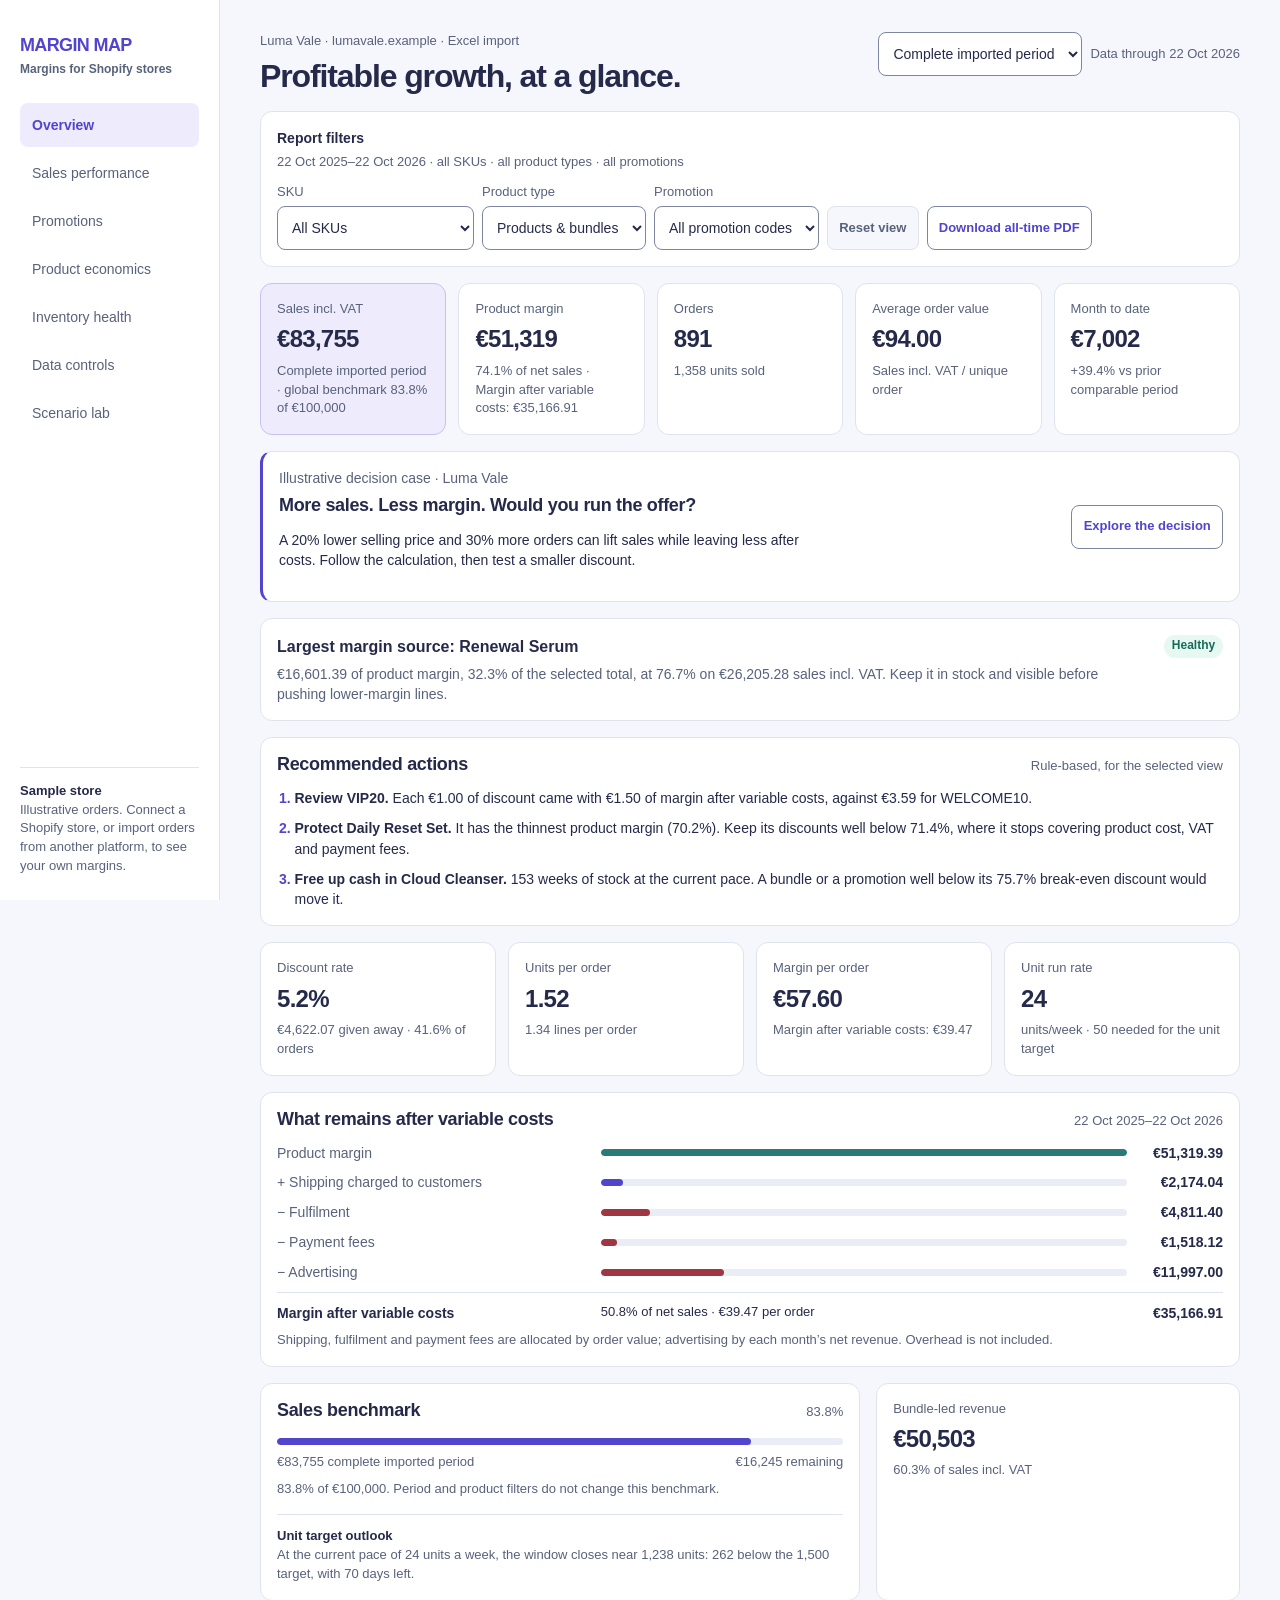
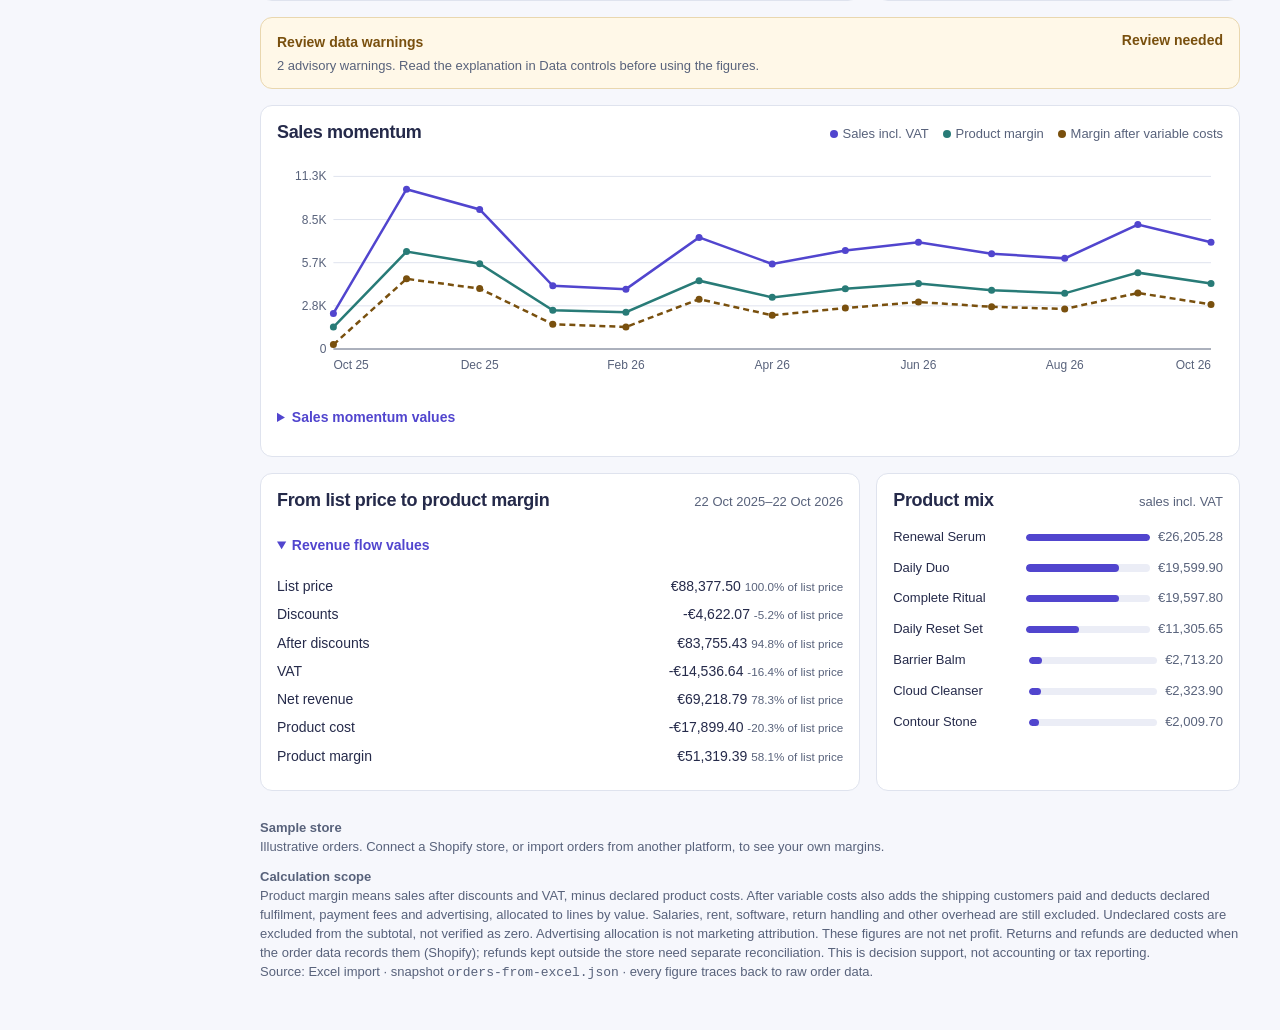
==== commit 1b6bd129: "Make dashboard controls, charts and tables readable and operable" ====
--- a/docs/index.html
+++ b/docs/index.html
@@ -1,44 +1,234 @@
 <!doctype html>
 <html lang="en"><head><meta charset="utf-8"><meta name="viewport" content="width=device-width,initial-scale=1">
 <title>Margin Map · Luma Vale · Shopify margin dashboard</title><meta name="generator" content="Margin Map 1.3.0">
-<style>
-/* Usability overrides kept separate from the compact base theme. */
-.export:focus-visible,.range-apply:focus-visible,.period:focus-visible,.nav button:focus-visible{outline:3px solid rgba(90,79,232,.22);outline-offset:2px}.filter-state{margin-top:5px!important;color:var(--accent)!important}.target-context{border-top:1px solid var(--rule);margin-top:15px;padding-top:12px}.target-context strong{color:var(--ink)}.tab-panel:focus{outline:0}.table-card{overflow:auto!important}.table-card table{min-width:680px}
-@media(max-width:1020px){.sidebar{position:sticky!important;top:0;z-index:20;width:100%;height:auto!important;border-right:0;border-bottom:1px solid var(--rule);padding:12px 16px!important;display:flex!important;flex-direction:row!important;align-items:center!important;gap:16px!important;overflow:hidden}.brand{flex:0 0 auto}.nav{display:flex!important;gap:6px;overflow-x:auto;padding:2px 0}.nav button{white-space:nowrap}.sidebar-note{display:none}.shell{grid-template-columns:1fr}.main{padding:25px}}
-@media(max-width:650px){.sidebar{padding:10px 12px!important;flex-direction:column!important;align-items:stretch!important;gap:8px!important}.brand{text-align:center;font-size:14px}.brand small{display:none}.nav{width:100%}}
-:root{--ink:#252a4a;--muted:#77809e;--canvas:#f6f7fc;--card:#fff;--accent:#5a4fe8;--accent-soft:#ecebff;--teal:#3e9f9a;--rule:#e6e9f3;--good:#167c68;--warn:#9a6814;--bad:#b54b55;--shadow:0 12px 30px rgba(40,44,100,.06);font-family:Inter,"Helvetica Neue",Arial,sans-serif}*{box-sizing:border-box}body{margin:0;background:var(--canvas);color:var(--ink);font-variant-numeric:tabular-nums}.shell{max-width:1440px;min-height:100vh;margin:auto;display:grid;grid-template-columns:220px 1fr;align-items:start}.sidebar{position:sticky;top:0;height:100vh;background:#fff;border-right:1px solid var(--rule);padding:34px 22px;display:flex;flex-direction:column;gap:44px}.brand{font-size:18px;font-weight:800;letter-spacing:-.7px;color:var(--accent)}.brand small{display:block;color:var(--muted);font-size:10px;letter-spacing:1.3px;margin-top:3px}.nav{display:grid;gap:8px}.nav button{border:0;background:transparent;text-align:left;padding:11px 13px;border-radius:9px;color:var(--muted);font:inherit;font-size:13px;cursor:pointer}.nav button:hover,.nav button:focus-visible{background:#f4f4ff;color:var(--accent);outline:0}.nav button.active{background:var(--accent-soft);color:var(--accent);font-weight:700}.sidebar-note{margin-top:auto;padding:14px;border-radius:12px;background:linear-gradient(135deg,#6558ed,#4d44d4);color:#fff;font-size:11px;line-height:1.5}.main{padding:38px 44px 48px;display:flex;flex-direction:column;gap:18px;min-width:0}.topline{display:flex;justify-content:space-between;align-items:start;gap:18px}.eyebrow{font-size:12px;color:var(--muted);margin:0 0 5px}h1{font-size:30px;letter-spacing:-1.2px;margin:0}h2{font-size:16px;letter-spacing:-.25px;margin:0}.filters{display:flex;align-items:center;justify-content:flex-end;gap:10px;flex-wrap:wrap}.asof,.period,.range-input{font-size:12px;color:var(--muted);padding:10px 13px;background:#fff;border:1px solid var(--rule);border-radius:9px}.period,.range-input{font:inherit;color:var(--ink);cursor:pointer}.custom-range{display:flex;align-items:center;gap:6px}.custom-range[hidden]{display:none}.range-input{min-height:38px;padding:7px 9px}.range-separator{font-size:11px;color:var(--muted)}.range-apply{border:0;border-radius:8px;padding:9px 11px;background:var(--accent);color:#fff;font:inherit;font-size:11px;font-weight:700;cursor:pointer}.range-apply:hover{background:#4940d0}.range-error{width:100%;text-align:right;color:var(--bad);font-size:10px}.filter-bar{display:flex;align-items:center;justify-content:space-between;gap:18px;padding:13px 18px}.filter-intro strong{display:block;font-size:12px}.filter-intro span{display:block;margin-top:3px;color:var(--muted);font-size:10px}.filter-options{display:flex;align-items:end;justify-content:flex-end;gap:9px;flex-wrap:wrap}.filter-options label{display:grid;gap:4px;color:var(--muted);font-size:10px}.filter-options .period{padding:7px 9px;font-size:11px}.summary-export{display:inline-flex;align-items:center;min-height:34px;text-decoration:none}.kpis{display:grid;grid-template-columns:1.2fr repeat(4,1fr);gap:14px}.card{background:var(--card);border:1px solid var(--rule);border-radius:16px;padding:19px;box-shadow:var(--shadow)}.label{font-size:11px;color:var(--muted);margin-bottom:9px}.value{font-size:23px;font-weight:750;letter-spacing:-.8px}.detail{margin-top:8px;font-size:11px;color:var(--muted);line-height:1.45}.primary{background:linear-gradient(135deg,#6358ed,#5147dc);border-color:transparent;color:#fff}.primary .label,.primary .detail{color:#e5e4ff}.goal,.grid,.controls{display:grid;grid-template-columns:1.65fr .9fr;gap:14px}.goal-card{min-height:142px}.section-head{display:flex;justify-content:space-between;align-items:center;gap:10px;margin-bottom:16px}.progress{height:8px;background:#edeef8;border-radius:99px;overflow:hidden;margin:16px 0 8px}.progress i{display:block;height:100%;background:var(--accent);border-radius:99px}.goal-meta{display:flex;justify-content:space-between;color:var(--muted);font-size:11px}.goal-side{background:#f0f9fa;border-color:#d8eeee}.goal-side .value{color:#197a82}.trading,.promo-kpis{display:grid;grid-template-columns:repeat(4,1fr);gap:14px}.promo-kpis{grid-template-columns:repeat(3,1fr)}.trading .card{padding:16px 18px}.chart-card{min-height:315px}.chart{width:100%;height:235px}.legend{display:flex;gap:15px;font-size:11px;color:var(--muted)}.dot{width:8px;height:8px;border-radius:50%;display:inline-block;margin-right:5px}.sales{background:var(--accent)}.margin{background:var(--teal)}.mix{display:grid;gap:14px;margin-top:24px}.mix-row{display:grid;grid-template-columns:90px 1fr 70px;gap:9px;align-items:center;font-size:11px}.mix-bar{height:7px;background:#eef0f7;border-radius:99px;overflow:hidden}.mix-bar i{display:block;height:100%;border-radius:99px;background:var(--accent)}.mix-value{text-align:right;color:var(--muted)}.integrity{border-radius:14px;padding:15px 17px;display:flex;justify-content:space-between;gap:20px;align-items:start}.integrity b{font-size:13px}.integrity p,.integrity li{font-size:11px;line-height:1.45;color:var(--muted);margin:4px 0}.integrity ul{margin:8px 0 0;padding-left:18px}.integrity span{font-size:11px;font-weight:700;white-space:nowrap}.okay{background:#effaf7;border:1px solid #d8eee8}.okay span{color:var(--good)}.table-card{padding:0;overflow:hidden}.table-card .section-head{padding:20px 20px 4px}table{border-collapse:collapse;width:100%;font-size:12px}th{text-align:right;color:var(--muted);font-size:10px;font-weight:600;text-transform:uppercase;letter-spacing:.5px;padding:12px 20px;border-bottom:1px solid var(--rule)}th:first-child,td:first-child{text-align:left}td{text-align:right;padding:13px 20px;border-bottom:1px solid var(--rule)}tr:last-child td{border-bottom:0}td strong{display:block;font-size:12px}td span{display:block;margin-top:2px;color:var(--muted);font-size:10px}.status,.pill{font-size:10px;padding:5px 8px;border-radius:99px;font-weight:700}.good,.healthy{background:#e7f7f2;color:var(--good)}.warning,.watch{background:#fff5dc;color:var(--warn)}.bad,.critical{background:#ffebec;color:var(--bad)}.overstock{background:#fff5dc;color:var(--warn)}.cover-bar i.overstock{background:#e3a33c}.actions{margin:0;padding-left:20px;display:grid;gap:10px;font-size:12px;line-height:1.5}.actions li::marker{color:var(--accent);font-weight:700}.actions b{color:var(--ink)}.controls .card{padding:0;overflow:hidden}.controls h2{padding:19px 20px}.controls td,.controls th{padding:10px 20px}.insight{display:flex;justify-content:space-between;align-items:center;gap:18px;background:#fbfbff}.insight p{margin:5px 0 0;color:var(--muted);font-size:12px;line-height:1.5}.insight strong{font-size:13px}.bridge{display:flex;align-items:flex-end;gap:10px;padding:18px 20px 8px;height:190px}.bridge-step{flex:1;display:flex;flex-direction:column;justify-content:flex-end;height:100%;gap:6px;min-width:0}.bridge-bar{border-radius:6px 6px 0 0;background:var(--accent);opacity:.9}.bridge-step.loss .bridge-bar{background:#e0554f}.bridge-step.tax .bridge-bar{background:#b9bcd6}.bridge-step.result .bridge-bar{background:var(--teal)}.bridge-meta{font-size:10px;color:var(--muted);text-align:center;line-height:1.35;white-space:nowrap;overflow:hidden;text-overflow:ellipsis}.bridge-meta b{display:block;color:var(--ink);font-size:12px}.cover-bar{height:6px;border-radius:3px;background:var(--rule);overflow:hidden;min-width:70px}.cover-bar i{display:block;height:100%;border-radius:3px;background:var(--teal)}.cover-bar i.watch{background:#e3a33c}.cover-bar i.critical{background:#d9534f}.spotlight{display:flex;justify-content:space-between;gap:18px;background:#f7fbfb}.spotlight p{margin:6px 0 0;color:var(--muted);font-size:12px}.clickable-row{cursor:pointer}.clickable-row:hover{background:#f6f6ff}.export{border:1px solid #d7d5ff;background:#fff;color:var(--accent);border-radius:8px;padding:7px 10px;font:inherit;font-size:11px;font-weight:700;cursor:pointer}.export:hover{background:var(--accent-soft)}.tab-panel{display:grid;gap:18px}.tab-panel[hidden]{display:none}.product-select{border:0;background:none;color:inherit;font:inherit;text-align:left;padding:0;cursor:pointer}.product-select:focus-visible{outline:2px solid var(--accent);outline-offset:4px}footer{font-size:10px;color:var(--muted);padding:2px}@media(max-width:1020px){.shell{grid-template-columns:1fr}.sidebar{display:none}.main{padding:25px}.kpis{grid-template-columns:repeat(3,1fr)}.grid,.goal,.controls{grid-template-columns:1fr}}@media(max-width:650px){.main{padding:18px}.topline{display:block}.filters{margin-top:14px;justify-content:start}.custom-range{width:100%;flex-wrap:wrap}.range-input{flex:1;min-width:130px}.range-error{text-align:left}.filter-bar{display:block}.filter-options{margin-top:12px;justify-content:start}.kpis{grid-template-columns:1fr 1fr}.primary{grid-column:span 2}.trading,.promo-kpis{grid-template-columns:1fr 1fr}.insight,.spotlight{display:block}.mix-row{grid-template-columns:80px 1fr 58px}}
-footer{font-size:13px;line-height:1.5}footer .release-notice{margin:12px 0}
-.sankey{width:100%;height:240px;display:block;overflow:visible}
-.no-variable .var-col,.no-variable .var-only{display:none}.no-target .benchmark,.target .no-target-only{display:none}.variable .no-var-only{display:none}.ladder{display:grid;gap:9px}.ladder-row{display:grid;grid-template-columns:minmax(150px,1.1fr) 2fr 110px;gap:12px;align-items:center;font-size:12px}.ladder-row span{color:var(--muted)}.ladder-row b{text-align:right}.ladder-bar{height:9px;background:#eef0f7;border-radius:99px;overflow:hidden}.ladder-bar i{display:block;height:100%;border-radius:99px;background:var(--teal)}.ladder-row.cost i{background:#e0554f}.ladder-row.income i{background:var(--accent)}.ladder-row.total{border-top:1px solid var(--rule);padding-top:10px;font-weight:700}.ladder-row.total span{color:var(--ink)}.ladder-row.total.loss b{color:var(--bad)}.ladder-row .ladder-share{color:var(--muted);font-weight:400;font-size:11px}.dot.after{background:#e3a33c}@media(max-width:650px){.ladder-row{grid-template-columns:1fr 110px}.ladder-bar,.ladder-share{grid-column:1/-1;grid-row:2}}.sankey text{font-family:Inter,"Helvetica Neue",Arial,sans-serif}</style></head><body><div class="shell"><aside class="sidebar"><div class="brand">MARGIN MAP<small>Margins for Shopify stores</small></div>
-<nav class="nav" aria-label="Dashboard navigation" role="tablist"><button class="active" type="button" role="tab" id="tab-overview" aria-controls="panel-overview" aria-selected="true" data-tab="overview">Overview</button><button type="button" role="tab" id="tab-sales" aria-controls="panel-sales" aria-selected="false" data-tab="sales">Sales performance</button><button type="button" role="tab" id="tab-promotions" aria-controls="panel-promotions" aria-selected="false" data-tab="promotions">Promotions</button><button type="button" role="tab" id="tab-products" aria-controls="panel-products" aria-selected="false" data-tab="products">Product economics</button><button type="button" role="tab" id="tab-inventory" aria-controls="panel-inventory" aria-selected="false" data-tab="inventory">Inventory health</button><button type="button" role="tab" id="tab-controls" aria-controls="panel-controls" aria-selected="false" data-tab="controls">Data controls</button><button type="button" role="tab" id="tab-scenario" aria-controls="panel-scenario" aria-selected="false" data-tab="scenario">Scenario lab</button></nav>
-<div class="sidebar-note"><b>Sample store</b><br>Illustrative orders. Connect a Shopify store, or import orders from another platform, to see your own margins.</div></aside><main class="main"><div class="topline"><div><p class="eyebrow">Luma Vale · lumavale.example · Excel import</p><h1 id="page-title">Profitable growth, at a glance.</h1></div><div class="filters"><select id="period" class="period" aria-label="Select reporting period"><option value="week">Last 7 calendar days</option><option value="month">Month to date</option><option value="all" selected>Complete imported period</option><option value="custom">Custom date range</option></select><div class="custom-range" id="custom-range" hidden><input class="range-input" id="range-start" type="date" aria-label="Range start date"><span class="range-separator">to</span><input class="range-input" id="range-end" type="date" aria-label="Range end date"><button class="range-apply" id="apply-range" type="button">Apply</button><span class="range-error" id="range-error" role="status"></span></div><div class="asof" id="asof">data through 22 Oct 2026</div></div></div>
-<section class="filter-bar card" aria-label="Data filters"><div class="filter-intro"><strong>Refine the view</strong><span>Filters apply to commercial KPIs, charts and exports.</span><span class="filter-state" id="filter-state" role="status">Complete imported period · all products · all promotions</span></div><div class="filter-options"><label>SKU<select id="filter-sku" class="period"><option value="all">All SKUs</option></select></label><label>Product type<select id="filter-type" class="period"><option value="all">Products & bundles</option><option value="product">Products only</option><option value="bundle">Bundles only</option></select></label><label>Promotion<select id="filter-code" class="period"><option value="all">All promotion codes</option></select></label><button id="reset-view" class="export" type="button">Reset view</button><a id="export-summary" class="export summary-export" href="executive-summary.pdf" download>Download all-time PDF</a></div></section>
+<style>:root {
+  --ink: #252a4a;
+  --muted: #58627b;
+  --canvas: #f6f7fc;
+  --card: #fff;
+  --accent: #5145ce;
+  --accent-soft: #eeecfc;
+  --teal: #287b77;
+  --rule: #dfe3ee;
+  --control-border: #7c86a0;
+  --good: #176c59;
+  --warn: #79500e;
+  --bad: #a03644;
+  --radius: .75rem;
+  --radius-control: .5rem;
+  --space: 1rem;
+  font-family: Inter, "Helvetica Neue", Arial, sans-serif;
+  color-scheme: light;
+}
+* { box-sizing: border-box; }
+body { margin: 0; background: var(--canvas); color: var(--ink); font-variant-numeric: tabular-nums; line-height: 1.45; }
+[hidden] { display: none !important; }
+:focus-visible { outline: 2px solid var(--accent); outline-offset: 3px; }
+button, input, select { font: inherit; }
+button:enabled, select, summary { cursor: pointer; }
+:disabled { cursor: default; }
+a { color: var(--accent); }
+p, h1, h2, h3 { overflow-wrap: anywhere; }
+h1, h2, h3 { line-height: 1.2; margin: 0; }
+h1 { font-size: 2rem; letter-spacing: -.035em; }
+h2 { font-size: 1.125rem; letter-spacing: -.018em; }
+h3 { font-size: 1rem; }
+.skip-link { position: absolute; z-index: 5; top: .5rem; left: .5rem; padding: .75rem 1rem; background: var(--card); border-radius: var(--radius-control); }
+.skip-link:not(:focus) { clip-path: inset(50%); }
+.shell { max-width: 1440px; min-height: 100vh; margin-inline: auto; display: grid; grid-template-columns: 13.75rem minmax(0, 1fr); align-items: start; }
+.sidebar { position: sticky; top: 0; max-height: 100vh; min-height: 100vh; overflow: auto; background: var(--card); border-inline-end: 1px solid var(--rule); padding: 2rem 1.25rem 1.5rem; display: flex; flex-direction: column; gap: 1.5rem; }
+.brand { font-size: 1.125rem; font-weight: 800; letter-spacing: -.035em; color: var(--accent); }
+.brand small { display: block; color: var(--muted); font-size: .75rem; font-weight: 600; letter-spacing: 0; margin-top: .2rem; }
+.nav { display: grid; gap: .25rem; }
+.nav button { min-height: 44px; border: none; background: transparent; text-align: start; padding: .5rem .75rem; border-radius: var(--radius-control); color: var(--muted); font-size: .875rem; overflow-wrap: anywhere; }
+.nav button:hover { background: var(--canvas); color: var(--accent); }
+.nav button.active { background: var(--accent-soft); color: var(--accent); font-weight: 700; }
+.nav button:focus-visible { outline-offset: -2px; }
+.sidebar-note { margin-top: auto; border-top: 1px solid var(--rule); padding-top: .875rem; color: var(--muted); font-size: .8125rem; overflow-wrap: anywhere; }
+.sidebar-note b { color: var(--ink); }
+.main { padding: 2rem 2.5rem 3rem; display: grid; grid-template-columns: minmax(0, 1fr); gap: var(--space); min-width: 0; }
+.topline { display: flex; justify-content: space-between; align-items: start; flex-wrap: wrap; gap: var(--space); }
+.eyebrow { font-size: .8125rem; color: var(--muted); margin: 0 0 .375rem; }
+.filters, .filter-options { display: flex; align-items: end; gap: .5rem; flex-wrap: wrap; min-width: 0; }
+.filters { justify-content: flex-end; }
+.period, .range-input { max-width: 100%; min-height: 44px; font-size: .875rem; color: var(--ink); padding: .5rem .625rem; background: var(--card); border: 1px solid var(--control-border); border-radius: var(--radius-control); }
+[aria-invalid="true"] { border-color: var(--bad) !important; }
+.asof, .range-error, .table-hint { font-size: .8125rem; color: var(--muted); }
+.asof { align-self: center; overflow-wrap: anywhere; }
+.custom-range { display: flex; align-items: end; gap: .5rem; flex-wrap: wrap; }
+.custom-range label, .filter-options label { display: grid; gap: .25rem; color: var(--muted); font-size: .8125rem; min-width: 0; max-width: 100%; }
+.range-error { flex: 0 0 100%; color: var(--bad); }
+.range-error:empty, #scenario-error:empty { display: none; }
+.filter-bar { display: flex; align-items: center; justify-content: space-between; flex-wrap: wrap; gap: .75rem var(--space); }
+.filter-intro { flex: 1 1 12rem; min-width: 0; }
+.filter-intro strong { display: block; font-size: .875rem; }
+.filter-state { display: block; margin-top: .25rem; color: var(--muted); font-size: .8125rem; overflow-wrap: anywhere; }
+.filter-options { flex: 0 1 auto; }
+.filter-options .period { width: 100%; }
+.filter-options label { flex: 1 1 auto; }
+.export, .range-apply { display: inline-flex; align-items: center; justify-content: center; min-height: 44px; max-width: 100%; border: 1px solid var(--control-border); background: var(--card); color: var(--accent); border-radius: var(--radius-control); padding: .45rem .7rem; font-size: .8125rem; font-weight: 700; text-align: center; overflow-wrap: anywhere; }
+.export:is(:enabled, a):hover { background: var(--accent-soft); }
+.export:disabled { color: var(--muted); background: var(--canvas); border-color: var(--rule); }
+.summary-export { text-decoration: none; }
+.range-apply { background: var(--accent); color: #fff; border-color: var(--accent); }
+.range-apply:hover { background: #4135b1; }
+
+.card { min-width: 0; background: var(--card); border: 1px solid var(--rule); border-radius: var(--radius); padding: var(--space); }
+.kpis, .trading, .promo-kpis { display: grid; grid-template-columns: repeat(auto-fit, minmax(min(100%, 10rem), 1fr)); gap: .75rem; }
+.label { font-size: .8125rem; color: var(--muted); margin-bottom: .4rem; }
+.value { font-size: 1.5rem; font-weight: 750; letter-spacing: -.03em; line-height: 1.18; }
+.value, .detail, .label { overflow-wrap: anywhere; }
+.detail { margin-top: .5rem; font-size: .8125rem; color: var(--muted); }
+.primary { border-color: #c8c0f0; background: var(--accent-soft); }
+.goal, .grid, .controls { display: grid; grid-template-columns: minmax(0, 1.65fr) minmax(0, 1fr); gap: var(--space); }
+.section-head { display: flex; justify-content: space-between; align-items: baseline; flex-wrap: wrap; gap: .5rem var(--space); margin-bottom: .75rem; }
+.section-head > span, .section-head > div > span { color: var(--muted); font-size: .8125rem; overflow-wrap: anywhere; }
+.section-head > div { min-width: 0; }
+.progress, .mix-bar, .cover-bar, .ladder-bar { height: .45rem; background: #ebedf6; border-radius: 99px; overflow: hidden; }
+.progress { margin: var(--space) 0 .5rem; }
+.progress i, .mix-bar i, .cover-bar i, .ladder-bar i { display: block; height: 100%; border-radius: inherit; background: var(--accent); }
+.goal-meta { display: flex; justify-content: space-between; flex-wrap: wrap; gap: .25rem .75rem; color: var(--muted); font-size: .8125rem; }
+.target-context { border-top: 1px solid var(--rule); margin-top: var(--space); padding-top: .75rem; }
+.target-context strong { color: var(--ink); }
+.legend { display: flex; flex-wrap: wrap; gap: .25rem .875rem; font-size: .8125rem; color: var(--muted); }
+.dot { width: .5rem; height: .5rem; border-radius: 50%; display: inline-block; margin-inline-end: .3rem; }
+.dot.sales { background: var(--accent); }
+.dot.margin { background: var(--teal); }
+.dot.after { background: var(--warn); }
+.chart { display: block; width: 100%; height: 14.5rem; }
+.chart text { fill: var(--muted); }
+.chart .chart-grid { stroke: var(--rule); }
+.chart .chart-zero { stroke: var(--muted); }
+.chart-data { margin-top: .5rem; }
+.chart-data table { min-width: 25rem; }
+summary { min-height: 44px; padding: .675rem 0; color: var(--accent); font-size: .875rem; font-weight: 650; }
+.mix { display: grid; gap: .75rem; margin-top: var(--space); }
+.mix-row { display: grid; grid-template-columns: minmax(0, 1fr) minmax(2rem, 1fr) auto; gap: .5rem; align-items: center; font-size: .8125rem; overflow-wrap: anywhere; }
+.mix-value { text-align: end; color: var(--muted); }
+.integrity { border-radius: var(--radius); padding: .75rem var(--space); display: flex; flex-wrap: wrap; justify-content: space-between; gap: .5rem var(--space); }
+.integrity b, .integrity span { font-size: .875rem; }
+.integrity p, .integrity li { font-size: .8125rem; color: var(--muted); margin: .25rem 0 0; overflow-wrap: anywhere; }
+.integrity ul { margin: .5rem 0 0; padding-inline-start: var(--space); }
+.integrity span { font-weight: 700; }
+.okay { background: #effaf7; border: 1px solid #d8eee8; }
+.okay span { color: var(--good); }
+.issue { background: #fff8e8; border: 1px solid #e9d7af; }
+.issue span, .issue b { color: var(--warn); }
+
+.table-scroll { overflow-x: auto; margin-inline: -2px; padding-inline: 2px; }
+.table-scroll:focus-visible { outline-offset: -2px; }
+.table-card .data-table { min-width: 39rem; }
+.table-card, .input-assumptions { container-type: inline-size; }
+.table-hint { display: none; margin: .25rem 0 .5rem; }
+table { border-collapse: collapse; width: 100%; font-size: .875rem; }
+th, td { padding: .625rem .75rem; text-align: end; border-bottom: 1px solid var(--rule); }
+th:first-child, td:first-child { text-align: start; }
+thead th { color: var(--muted); font-size: .8125rem; line-height: 1.25; font-weight: 650; vertical-align: bottom; }
+tbody th { font-weight: 650; }
+tbody tr:last-child > * { border-bottom: 0; }
+td span, th span { margin-top: .125rem; }
+.product-select span, .inventory-sku, .product-sku { display: block; color: var(--muted); font-size: .8125rem; }
+.controls table th, .controls table td, .input-assumptions table th, .input-assumptions table td { text-align: start; vertical-align: top; overflow-wrap: anywhere; }
+.controls table ul { margin: .25rem 0 0; padding-inline-start: 1.25em; font-weight: 400; }
+.input-assumptions table { min-width: 32rem; }
+.pill, .status { display: inline-block; font-size: .75rem; padding: .225em .65em; border-radius: 99px; font-weight: 700; }
+.good, .healthy { background: #e7f7f2; color: var(--good); }
+.warning, .watch, .overstock { background: #fff5dc; color: var(--warn); }
+.bad, .critical { background: #ffebec; color: var(--bad); }
+.cover-bar { min-width: 4rem; }
+.cover-bar i { background: var(--teal); }
+.cover-bar i.watch, .cover-bar i.overstock { background: #b87a1c; }
+.cover-bar i.critical { background: var(--bad); }
+.actions { margin: 0; padding-inline-start: 1.25em; display: grid; gap: .625rem; font-size: .875rem; }
+.actions li::marker { color: var(--accent); font-weight: 700; }
+.insight, .spotlight { display: flex; justify-content: space-between; align-items: start; flex-wrap: wrap; gap: .75rem var(--space); }
+.insight > div { flex: 1 1 18rem; }
+.insight p, .spotlight p { margin: .35rem 0 0; color: var(--muted); font-size: .875rem; }
+.clickable-row { cursor: pointer; }
+.clickable-row:hover, .clickable-row:has([aria-current="true"]) { background: var(--canvas); }
+.product-select { display: block; min-height: 44px; border: 0; background: none; color: var(--accent); text-align: start; padding: .3rem .125rem; font-size: .875rem; overflow-wrap: anywhere; }
+.tab-panel { display: grid; gap: var(--space); min-width: 0; }
+footer { font-size: .8125rem; color: var(--muted); overflow-wrap: anywhere; }
+footer .release-notice { margin-block: .75rem; }
+.no-variable .var-col, .no-variable .var-only, .no-target .benchmark, .target .no-target-only, .variable .no-var-only { display: none; }
+.ladder { display: grid; gap: .6rem; }
+.ladder-row { display: grid; grid-template-columns: minmax(7rem, 1.2fr) minmax(2rem, 2fr) minmax(5.5rem, auto); gap: .5rem; align-items: center; font-size: .875rem; }
+.ladder-row span { color: var(--muted); }
+.ladder-row b { text-align: end; overflow-wrap: anywhere; }
+.ladder-bar i { background: var(--teal); }
+.ladder-row.cost i { background: var(--bad); }
+.ladder-row.income i { background: var(--accent); }
+.ladder-row.total { border-top: 1px solid var(--rule); padding-top: .6rem; font-weight: 700; }
+.ladder-row.total span { color: var(--ink); }
+.ladder-row.total.loss b { color: var(--bad); }
+.ladder-row .ladder-share { color: var(--muted); font-weight: 400; font-size: .8125rem; }
+.flow { container-type: inline-size; }
+.sankey { width: 100%; height: auto; display: block; }
+.flow-values { font-size: .875rem; }
+.flow-values dl { margin: .25rem 0; }
+.flow-values dl > div { display: flex; justify-content: space-between; gap: .5rem; align-items: baseline; padding-block: .25rem; }
+.flow-values dd { margin: 0; text-align: end; }
+.flow-values dd small { color: var(--muted); }
+@container (max-width: 39rem) {
+  .table-hint { display: block; }
+}
+@container (max-width: 41rem) {
+  .sankey { display: none; }
+}
+@media (max-width: 1100px) {
+  .shell { grid-template-columns: minmax(0, 1fr); }
+  .sidebar { position: static; min-height: auto; max-height: none; overflow: visible; border: 0; border-bottom: 1px solid var(--rule); padding: .8rem var(--space); gap: .5rem; }
+  .nav { grid-template-columns: repeat(auto-fit, minmax(min(100%, 6.3rem), 1fr)); }
+  .nav button { padding: .4rem .5rem; text-align: center; }
+  .sidebar-note { display: none; }
+  .main { padding: 1.25rem var(--space) 2rem; }
+}
+@media (max-width: 850px) {
+  .goal, .grid, .controls { grid-template-columns: minmax(0, 1fr); }
+  .filters { justify-content: flex-start; }
+}
+@media (max-width: 580px) {
+  .tab-panel, .main { gap: .75rem; }
+  .custom-range { max-width: 100%; }
+  .custom-range label { flex: 1 1 8rem; }
+  .range-input { width: 100%; min-width: 0; }
+  .ladder-row { grid-template-columns: minmax(0, 1fr) auto; }
+  .ladder-row b { grid-column: 2; grid-row: 1; }
+  .ladder-bar, .ladder-share { grid-column: 1/-1; }
+}
+</style></head><body><a class="skip-link" href="#main-content">Skip to dashboard</a><div class="shell"><aside class="sidebar"><div class="brand">MARGIN MAP<small>Margins for Shopify stores</small></div>
+<nav class="nav" aria-label="Dashboard views" role="tablist" aria-orientation="vertical"><button class="active" type="button" role="tab" id="tab-overview" aria-controls="panel-overview" aria-selected="true" data-tab="overview">Overview</button><button type="button" role="tab" id="tab-sales" aria-controls="panel-sales" aria-selected="false" data-tab="sales">Sales performance</button><button type="button" role="tab" id="tab-promotions" aria-controls="panel-promotions" aria-selected="false" data-tab="promotions">Promotions</button><button type="button" role="tab" id="tab-products" aria-controls="panel-products" aria-selected="false" data-tab="products">Product economics</button><button type="button" role="tab" id="tab-inventory" aria-controls="panel-inventory" aria-selected="false" data-tab="inventory">Inventory health</button><button type="button" role="tab" id="tab-controls" aria-controls="panel-controls" aria-selected="false" data-tab="controls">Data controls</button><button type="button" role="tab" id="tab-scenario" aria-controls="panel-scenario" aria-selected="false" data-tab="scenario">Scenario lab</button></nav>
+<div class="sidebar-note"><b>Sample store</b><br>Illustrative orders. Connect a Shopify store, or import orders from another platform, to see your own margins.</div></aside><main class="main" id="main-content" tabindex="-1"><div class="topline"><div><p class="eyebrow">Luma Vale · lumavale.example · Excel import</p><h1 id="page-title">Profitable growth, at a glance.</h1></div><div class="filters"><select id="period" class="period" aria-label="Select reporting period"><option value="week">Last 7 calendar days</option><option value="month">Month to date</option><option value="all" selected>Complete imported period</option><option value="custom">Custom date range</option></select><div class="custom-range" id="custom-range" hidden><label for="range-start">Start date<input class="range-input" id="range-start" type="date" aria-describedby="range-error"></label>
+<label for="range-end">End date<input class="range-input" id="range-end" type="date" aria-describedby="range-error"></label>
+<button class="range-apply" id="apply-range" type="button">Apply dates</button><span class="range-error" id="range-error" role="status"></span></div><div class="asof" id="asof">data through 22 Oct 2026</div></div></div>
+<section class="filter-bar card" aria-label="Data filters"><div class="filter-intro"><strong>Report filters</strong><span class="filter-state" id="filter-state" role="status">Complete imported period · all products · all promotions</span></div><div class="filter-options"><label>SKU<select id="filter-sku" class="period"><option value="all">All SKUs</option></select></label><label>Product type<select id="filter-type" class="period"><option value="all">Products & bundles</option><option value="product">Products only</option><option value="bundle">Bundles only</option></select></label><label>Promotion<select id="filter-code" class="period"><option value="all">All promotion codes</option></select></label><button id="reset-view" class="export" type="button">Reset view</button><a id="export-summary" class="export summary-export" href="executive-summary.pdf" download>Download all-time PDF</a></div></section>
 <section class="kpis"><div class="card primary"><div class="label">Sales incl. VAT</div><div class="value" data-metric="gross">€83,755</div><div class="detail" data-metric="sales-detail">Complete imported period · 83.8% of €100,000 benchmark</div></div><div class="card"><div class="label">Product margin</div><div class="value" data-metric="margin">€51,319</div><div class="detail" data-metric="margin-detail">74.1% of net sales</div></div><div class="card"><div class="label">Orders</div><div class="value" data-metric="orders">891</div><div class="detail" data-metric="units">1,358 units sold</div></div><div class="card"><div class="label" data-metric="aov-label">Average order value</div><div class="value" data-metric="aov">€94</div><div class="detail" data-metric="aov-detail">Sales incl. VAT / unique order</div></div><div class="card"><div class="label" data-metric="trend-label">Latest month</div><div class="value" data-metric="trend-value">€7,002</div><div class="detail" data-metric="trend-detail">-14.2% vs prior month</div></div></section>
 
-<div class="tab-panel" id="panel-overview" role="tabpanel" aria-labelledby="tab-overview" tabindex="0" data-panel="overview"><section class="card case-entry" aria-labelledby="case-title"><div><p class="eyebrow">Illustrative decision case · Luma Vale</p><h2 id="case-title">More sales. Less margin. Would you run the offer?</h2><p>A 20% lower selling price and 30% more orders can lift sales while leaving less after costs. Follow the calculation, then test a smaller discount.</p></div><button class="export" type="button" id="start-decision-case">Explore the decision</button></section><section class="insight card"><div><strong id="insight-title">Decision signal</strong><p id="insight-text">Loading selected-period insight.</p></div><span class="pill healthy" id="insight-status">Focus</span></section><section class="card" id="actions-card" aria-labelledby="actions-title"><div class="section-head"><h2 id="actions-title">Recommended actions</h2><span>Rule-based, for the selected view</span></div><ol class="actions" id="actions"></ol></section><section class="trading"><div class="card"><div class="label">Discount rate</div><div class="value" data-metric="discount-rate">5.2%</div><div class="detail" data-metric="discount-detail">€4,622 given away · 41.6% of orders</div></div><div class="card"><div class="label">Units per order</div><div class="value" data-metric="upo">1.52</div><div class="detail" data-metric="upo-detail">1.34 lines per order</div></div><div class="card"><div class="label">Margin per order</div><div class="value" data-metric="mpo">€58</div><div class="detail" data-metric="mpo-detail">Product margin after cost and VAT</div></div><div class="card"><div class="label">Unit run rate</div><div class="value">24</div><div class="detail">units/week · 50 needed for the unit target</div></div></section><section class="card" id="profit-card" aria-labelledby="profit-title"><div class="section-head"><h2 id="profit-title">What remains after variable costs</h2><span id="profit-period">complete period</span></div><div class="ladder var-only" id="ladder"></div><div class="detail var-only" id="profit-note">Shipping, fulfilment and payment fees are allocated by order value; advertising by each month’s net revenue. Overhead is not included.</div><div class="detail no-var-only">This view shows product margin only. Add fulfilment cost per order, payment fees and monthly advertising in the Settings sheet to see what each product and promotion leaves after them.</div></section><section class="goal"><div class="card goal-card"><div class="benchmark"><div class="section-head"><h2>Sales benchmark</h2><span>83.8%</span></div><div class="progress"><i style="width:83.8%"></i></div><div class="goal-meta"><span>€83,755 complete imported period</span><span>€16,245 remaining</span></div></div><div class="detail benchmark">83.8% of €100,000. Period and product filters do not change this benchmark.</div><div class="detail no-target-only">No sales target is declared, so progress is not tracked. Add one to the Settings sheet to follow it here.</div><div class="target-context detail"><strong>Unit target outlook</strong><br>At the current pace of 24 units a week, the window closes near 1,238 units: 262 below the 1,500 target, with 70 days left.</div></div><div class="card goal-side"><div class="label">Bundle-led revenue</div><div class="value" data-metric="bundle-sales">€50,503</div><div class="detail" data-metric="bundle-detail">60.3% of sales incl. VAT</div></div></section><div class='integrity issue'><div><b>Review data warnings</b><p>2 advisory warnings. Read the explanation in Data controls before using the figures.</p></div><span>Review needed</span></div><section class="card chart-card"><div class="section-head"><h2>Sales momentum</h2><div class="legend"><span><i class="dot sales"></i>Sales incl. VAT</span><span><i class="dot margin"></i>Product margin</span><span class="var-only"><i class="dot after"></i>After variable costs</span></div></div><svg id="trend" class="chart" viewBox="0 0 760 250" preserveAspectRatio="none"></svg></section><section class="grid"><div class="card chart-card"><div class="section-head"><h2>From list price to product margin</h2><span id="sankey-period">complete period</span></div><svg id="sankey" class="sankey" viewBox="0 0 760 295" role="img" aria-label="Revenue flow from list price to product margin"></svg><div class="detail">Where the money goes between list price and product margin.</div></div><div class="card"><div class="section-head"><h2>Product mix</h2><span>sales incl. VAT</span></div><div id="mix" class="mix"></div></div></section></div>
-<div class="tab-panel" data-panel="sales" hidden><section class="card chart-card"><div class="section-head"><h2>Sales performance</h2><span id="sales-period-label"></span></div><svg id="sales-trend" class="chart" viewBox="0 0 760 250" preserveAspectRatio="none"></svg></section><section class="trading"><div class="card"><div class="label">Sales incl. VAT</div><div class="value" data-metric="gross">€83,755</div><div class="detail">After customer discounts, including VAT.</div></div><div class="card"><div class="label">Discount investment</div><div class="value" data-metric="discount-total">€4,622</div><div class="detail" data-metric="discount-rate-detail">5.2% of listed value</div></div><div class="card goal-side"><div class="label">Product margin</div><div class="value" data-metric="margin">€51,319</div><div class="detail" data-metric="margin-detail">74.1% of net sales</div></div><div class="card"><div class="label">Comparable period</div><div class="value" data-metric="trend-value">€7,002</div><div class="detail" data-metric="trend-detail">-14.2% vs prior month</div></div></section></div>
-<div class="tab-panel" data-panel="promotions" hidden><section class="promo-kpis"><div class="card"><div class="label">Promotion-led sales</div><div class="value" id="promo-sales">—</div><div class="detail">sales incl. VAT, after discounts</div></div><div class="card"><div class="label">Discount investment</div><div class="value" id="promo-discount">—</div><div class="detail" id="promo-rate">—</div></div><div class="card goal-side"><div class="label">Margin on promoted sales</div><div class="value" id="promo-margin">—</div><div class="detail" id="promo-orders">—</div></div></section><section class="card table-card"><div class="section-head"><h2>Promotion effectiveness</h2><span id="promo-period-label">Final allocations, not assumed rates</span></div><table><thead><tr><th>Discount code</th><th>Orders</th><th>Sales incl. VAT</th><th>Discount given</th><th>Effective rate</th><th>Product margin</th><th class="var-col">After variable costs</th></tr></thead><tbody id="promo-rows"></tbody></table></section></div>
-<div class="tab-panel" data-panel="products" hidden><section class="spotlight card" id="product-spotlight"></section><section class="card table-card"><div class="section-head"><h2>Product economics</h2><div><button id="export-products" class="export" type="button">Export selected period CSV</button> <span id="product-period-label">Product margin excludes VAT</span></div></div><table><thead><tr><th>Product</th><th>Units</th><th>Sales incl. VAT</th><th>Product margin</th><th>Margin %</th><th class="var-col">After variable costs</th><th title="Deepest discount on today’s price that still covers product cost, VAT and payment fee">Break-even discount</th></tr></thead><tbody id="product-rows"><tr><td><strong>Renewal Serum</strong><span>SKU-A</span></td><td>395</td><td>€26,205</td><td>€16,601</td><td>76.7%</td></tr>
-<tr><td><strong>Daily Duo</strong><span>SKU-D</span></td><td>262</td><td>€19,600</td><td>€11,823</td><td>73.0%</td></tr>
-<tr><td><strong>Complete Ritual</strong><span>SKU-E</span></td><td>232</td><td>€19,598</td><td>€11,974</td><td>73.9%</td></tr>
-<tr><td><strong>Daily Reset Set</strong><span>SKU-G</span></td><td>174</td><td>€11,306</td><td>€6,559</td><td>70.2%</td></tr>
-<tr><td><strong>Barrier Balm</strong><span>SKU-B</span></td><td>150</td><td>€2,713</td><td>€1,657</td><td>73.9%</td></tr>
-<tr><td><strong>Cloud Cleanser</strong><span>SKU-F</span></td><td>72</td><td>€2,324</td><td>€1,438</td><td>74.9%</td></tr>
-<tr><td><strong>Contour Stone</strong><span>SKU-C</span></td><td>73</td><td>€2,010</td><td>€1,267</td><td>76.3%</td></tr></tbody></table></section></div>
-<div class="tab-panel" data-panel="inventory" hidden><section class="card table-card"><div class="section-head"><h2>Inventory health</h2><span>weeks of cover at the recent pace · stock as declared</span></div><table><thead><tr><th>Product</th><th>Stock on hand</th><th>Sell-through</th><th>Weekly demand</th><th>Weeks of cover</th><th>Status</th></tr></thead><tbody><tr><td><strong>Contour Stone</strong><span>SKU-C</span></td><td>145</td><td>87.9%</td><td>8.9/week</td><td><div class='cover-bar'><i class='healthy' style='width:63%'></i></div><span>16.4 weeks</span></td><td><span class='pill healthy'>healthy</span></td></tr>
-<tr><td><strong>Renewal Serum</strong><span>SKU-A</span></td><td>1,180</td><td>70.5%</td><td>19.8/week</td><td><div class='cover-bar'><i class='overstock' style='width:100%'></i></div><span>59.7 weeks</span></td><td><span class='pill overstock'>overstock</span></td></tr>
-<tr><td><strong>Barrier Balm</strong><span>SKU-B</span></td><td>940</td><td>57.3%</td><td>11.0/week</td><td><div class='cover-bar'><i class='overstock' style='width:100%'></i></div><span>85.7 weeks</span></td><td><span class='pill overstock'>overstock</span></td></tr>
-<tr><td><strong>Cloud Cleanser</strong><span>SKU-F</span></td><td>690</td><td>61.7%</td><td>4.5/week</td><td><div class='cover-bar'><i class='overstock' style='width:100%'></i></div><span>153.0 weeks</span></td><td><span class='pill overstock'>overstock</span></td></tr></tbody></table></section><section class="card"><div class="detail">No SKU is inside eight weeks of cover. Bundle sales are counted against component stock, so pushing a bundle shortens cover on its parts.</div></section></div>
-<div class="tab-panel" data-panel="controls" hidden><section class="card input-assumptions"><h2>Input assumptions</h2><p>Declared costs and allocations are not independently verified measurements.</p><table><thead><tr><th>Input</th><th>Basis</th><th>How to read it</th></tr></thead><tbody><tr><th scope='row'>Product costs</th><td>Scenario</td><td>Current Catalogue costs; historical cost entries are retained for Actual mode.</td></tr><tr><th scope='row'>Fulfilment</th><td>Declared rate</td><td>Estimated from the declared per-order/rate model; allocated to lines by value.</td></tr><tr><th scope='row'>Payment fee rate</th><td>Declared rate</td><td>Estimated from the declared per-order/rate model; allocated to lines by value.</td></tr><tr><th scope='row'>Fixed payment fee</th><td>Declared rate</td><td>Estimated from the declared per-order/rate model; allocated to lines by value.</td></tr><tr><th scope='row'>Advertising</th><td>Declared · allocated</td><td>Monthly spend is shared by net revenue, not attributed to individual products or campaigns.</td></tr><tr><th scope='row'>Shipping charged</th><td>Declared estimate</td><td>Excel uses a declared per-order charge; Shopify uses order shipping after adjustments. Shipping VAT uses the store&#x27;s configured rate.</td></tr><tr><th scope='row'>Refund timing</th><td>Order-date view</td><td>Adjusted sales remain on the original order date. Shopify event-date reports can differ; this is not a cash-flow report.</td></tr></tbody></table></section><section class="controls"><div class="card"><h2>Integrity controls</h2><table><tbody><tr><td>Unknown SKU</td><td><b class='status good'>Pass</b></td></tr>
-<tr><td>Cost history<ul><li>Scenario mode uses current Catalogue costs. Switch to Actual to apply costs by sale date; historical costs are not changed by scenarios.</li></ul></td><td><b class='status warning'>1 warning</b></td></tr>
-<tr><td>Cost coverage</td><td><b class='status good'>Pass</b></td></tr>
-<tr><td>Catalogue price vs charged price<ul><li>Scenario pricing is active: calculated Orders values follow the current Catalogue instead of historical price entries.</li></ul></td><td><b class='status warning'>1 warning</b></td></tr>
-<tr><td>Bundle pricing rules</td><td><b class='status good'>Pass</b></td></tr>
-<tr><td>Discount rule vs line allocation</td><td><b class='status good'>Pass</b></td></tr>
-<tr><td>VAT consistency</td><td><b class='status good'>Pass</b></td></tr>
-<tr><td>Variable cost allocation</td><td><b class='status good'>Pass</b></td></tr>
-<tr><td>Excluded and adjusted orders</td><td><b class='status good'>Pass</b></td></tr></tbody></table></div><div class="card"><h2>How discount checking works</h2><div class="detail" style="padding:0 20px 20px">The dashboard uses each line’s final allocated discount. Declared promotion rules are checked against it: code, percentage, active dates and the amount allocated. Shopify’s own allocation remains the source of truth; undeclared codes and automatic discounts are summarised in the controls.</div></div></section></div>
-<div class="tab-panel" data-panel="scenario" hidden>
+<div class="tab-panel" id="panel-overview" role="tabpanel" aria-labelledby="tab-overview" tabindex="0" data-panel="overview"><section class="card case-entry" aria-labelledby="case-title"><div><p class="eyebrow">Illustrative decision case · Luma Vale</p><h2 id="case-title">More sales. Less margin. Would you run the offer?</h2><p>A 20% lower selling price and 30% more orders can lift sales while leaving less after costs. Follow the calculation, then test a smaller discount.</p></div><button class="export" type="button" id="start-decision-case">Explore the decision</button></section><section class="insight card"><div><strong id="insight-title">Decision signal</strong><p id="insight-text"></p></div><span class="pill healthy" id="insight-status">Focus</span></section><section class="card" id="actions-card" aria-labelledby="actions-title"><div class="section-head"><h2 id="actions-title">Recommended actions</h2><span>Rule-based, for the selected view</span></div><ol class="actions" id="actions"></ol></section><section class="trading"><div class="card"><div class="label">Discount rate</div><div class="value" data-metric="discount-rate">5.2%</div><div class="detail" data-metric="discount-detail">€4,622 given away · 41.6% of orders</div></div><div class="card"><div class="label">Units per order</div><div class="value" data-metric="upo">1.52</div><div class="detail" data-metric="upo-detail">1.34 lines per order</div></div><div class="card"><div class="label">Margin per order</div><div class="value" data-metric="mpo">€58</div><div class="detail" data-metric="mpo-detail">Product margin after cost and VAT</div></div><div class="card"><div class="label">Unit run rate</div><div class="value">24</div><div class="detail">units/week · 50 needed for the unit target</div></div></section><section class="card" id="profit-card" aria-labelledby="profit-title"><div class="section-head"><h2 id="profit-title">What remains after variable costs</h2><span id="profit-period">complete period</span></div><div class="ladder var-only" id="ladder"></div><div class="detail var-only" id="profit-note">Shipping, fulfilment and payment fees are allocated by order value; advertising by each month’s net revenue. Overhead is not included.</div><div class="detail no-var-only">This view shows product margin only. Add fulfilment cost per order, payment fees and monthly advertising in the Settings sheet to see what each product and promotion leaves after them.</div></section><section class="goal"><div class="card goal-card"><div class="benchmark"><div class="section-head"><h2>Sales benchmark</h2><span>83.8%</span></div><div class="progress"><i style="width:83.8%"></i></div><div class="goal-meta"><span>€83,755 complete imported period</span><span>€16,245 remaining</span></div></div><div class="detail benchmark">83.8% of €100,000. Period and product filters do not change this benchmark.</div><div class="detail no-target-only">No sales target is declared, so progress is not tracked. Add one to the Settings sheet to follow it here.</div><div class="target-context detail"><strong>Unit target outlook</strong><br>At the current pace of 24 units a week, the window closes near 1,238 units: 262 below the 1,500 target, with 70 days left.</div></div><div class="card goal-side"><div class="label">Bundle-led revenue</div><div class="value" data-metric="bundle-sales">€50,503</div><div class="detail" data-metric="bundle-detail">60.3% of sales incl. VAT</div></div></section><div class='integrity issue'><div><b>Review data warnings</b><p>2 advisory warnings. Read the explanation in Data controls before using the figures.</p></div><span>Review needed</span></div><section class="card chart-card"><div class="section-head"><h2>Sales momentum</h2><div class="legend"><span><i class="dot sales"></i>Sales incl. VAT</span><span><i class="dot margin"></i>Product margin</span><span class="var-only"><i class="dot after"></i><span data-metric="after-cost-label">Margin after variable costs</span></span></div></div><svg id="trend" class="chart" viewBox="0 0 760 250" preserveAspectRatio="none"></svg><details class="chart-data"><summary>Sales momentum values</summary><div class="table-scroll" role="region" aria-label="Sales momentum values" tabindex="0"></div></details></section><section class="grid"><div class="card chart-card"><div class="section-head"><h2>From list price to product margin</h2><span id="sankey-period">complete period</span></div><div class="flow"><svg id="sankey" class="sankey" viewBox="0 0 760 295" role="img" aria-label="Revenue flow from list price to product margin"></svg>
+<details class="flow-values"><summary>Revenue flow values</summary><dl id="flow-values"></dl></details></div></div><div class="card"><div class="section-head"><h2>Product mix</h2><span>sales incl. VAT</span></div><div id="mix" class="mix"></div></div></section></div>
+<div class="tab-panel" data-panel="sales" hidden><section class="card chart-card"><div class="section-head"><h2>Sales performance</h2><span id="sales-period-label"></span></div><svg id="sales-trend" class="chart" viewBox="0 0 760 250" preserveAspectRatio="none"></svg><details class="chart-data"><summary>Sales performance values</summary><div class="table-scroll" role="region" aria-label="Sales performance values" tabindex="0"></div></details></section><section class="trading"><div class="card"><div class="label">Sales incl. VAT</div><div class="value" data-metric="gross">€83,755</div><div class="detail">After customer discounts, including VAT.</div></div><div class="card"><div class="label">Discount investment</div><div class="value" data-metric="discount-total">€4,622</div><div class="detail" data-metric="discount-rate-detail">5.2% of listed value</div></div><div class="card goal-side"><div class="label">Product margin</div><div class="value" data-metric="margin">€51,319</div><div class="detail" data-metric="margin-detail">74.1% of net sales</div></div><div class="card"><div class="label">Comparable period</div><div class="value" data-metric="trend-value">€7,002</div><div class="detail" data-metric="trend-detail">-14.2% vs prior month</div></div></section></div>
+<div class="tab-panel" data-panel="promotions" hidden><section class="promo-kpis"><div class="card"><div class="label">Promotion-led sales</div><div class="value" id="promo-sales">—</div><div class="detail">sales incl. VAT, after discounts</div></div><div class="card"><div class="label">Discount investment</div><div class="value" id="promo-discount">—</div><div class="detail" id="promo-rate">—</div></div><div class="card goal-side"><div class="label">Margin on promoted sales</div><div class="value" id="promo-margin">—</div><div class="detail" id="promo-orders">—</div></div></section><section class="card table-card"><div class="section-head"><h2 id="promotion-table-title">Promotion effectiveness</h2><span id="promo-period-label">Final allocations, not assumed rates</span></div><p class="table-hint">Scroll the table for more columns.</p><div class="table-scroll" role="region" aria-labelledby="promotion-table-title" tabindex="0"><table class="data-table"><thead><tr><th scope="col">Discount code</th><th scope="col">Orders</th><th scope="col">Sales incl. VAT</th><th scope="col">Discount given</th><th scope="col">Effective rate</th><th scope="col">Product margin</th><th scope="col" class="var-col" data-metric="after-cost-label">Margin after variable costs</th></tr></thead><tbody id="promo-rows"></tbody></table></div></section></div>
+<div class="tab-panel" data-panel="products" hidden><section class="spotlight card" id="product-spotlight"></section><section class="card table-card"><div class="section-head"><h2 id="product-table-title">Product economics</h2><div><button id="export-products" class="export" type="button">Export selected period CSV</button> <span id="product-period-label">Product margin excludes VAT</span></div></div><p class="table-hint">Scroll the table for more columns.</p><div class="table-scroll" role="region" aria-labelledby="product-table-title" tabindex="0"><table class="data-table"><thead><tr><th scope="col">Product</th><th scope="col">Units</th><th scope="col">Sales incl. VAT</th><th scope="col">Product margin</th><th scope="col">Margin %</th><th scope="col" class="var-col" data-metric="after-cost-label">Margin after variable costs</th><th scope="col" title="Deepest discount on today’s price that still covers product cost, VAT and payment fee">Break-even discount</th></tr></thead><tbody id="product-rows"><tr><th scope='row'><strong>Renewal Serum</strong><span class='product-sku'>SKU-A</span></th><td>395</td><td>€26,205</td><td>€16,601</td><td>76.7%</td></tr>
+<tr><th scope='row'><strong>Daily Duo</strong><span class='product-sku'>SKU-D</span></th><td>262</td><td>€19,600</td><td>€11,823</td><td>73.0%</td></tr>
+<tr><th scope='row'><strong>Complete Ritual</strong><span class='product-sku'>SKU-E</span></th><td>232</td><td>€19,598</td><td>€11,974</td><td>73.9%</td></tr>
+<tr><th scope='row'><strong>Daily Reset Set</strong><span class='product-sku'>SKU-G</span></th><td>174</td><td>€11,306</td><td>€6,559</td><td>70.2%</td></tr>
+<tr><th scope='row'><strong>Barrier Balm</strong><span class='product-sku'>SKU-B</span></th><td>150</td><td>€2,713</td><td>€1,657</td><td>73.9%</td></tr>
+<tr><th scope='row'><strong>Cloud Cleanser</strong><span class='product-sku'>SKU-F</span></th><td>72</td><td>€2,324</td><td>€1,438</td><td>74.9%</td></tr>
+<tr><th scope='row'><strong>Contour Stone</strong><span class='product-sku'>SKU-C</span></th><td>73</td><td>€2,010</td><td>€1,267</td><td>76.3%</td></tr></tbody></table></div></section></div>
+<div class="tab-panel" data-panel="inventory" hidden><section class="card table-card"><div class="section-head"><h2 id="inventory-table-title">Inventory health</h2><span>weeks of cover at the recent pace · stock as declared</span></div><p class="table-hint">Scroll the table for more columns.</p><div class="table-scroll" role="region" aria-labelledby="inventory-table-title" tabindex="0"><table class="data-table"><thead><tr><th scope="col">Product</th><th scope="col">Stock on hand</th><th scope="col">Sell-through</th><th scope="col">Weekly demand</th><th scope="col">Weeks of cover</th><th scope="col">Status</th></tr></thead><tbody><tr><th scope='row'><strong>Contour Stone</strong><span class='inventory-sku'>SKU-C</span></th><td>145</td><td>87.9%</td><td>8.9/week</td><td><div class='cover-bar'><i class='healthy' style='width:63%'></i></div><span>16.4 weeks</span></td><td><span class='pill healthy'>healthy</span></td></tr>
+<tr><th scope='row'><strong>Renewal Serum</strong><span class='inventory-sku'>SKU-A</span></th><td>1,180</td><td>70.5%</td><td>19.8/week</td><td><div class='cover-bar'><i class='overstock' style='width:100%'></i></div><span>59.7 weeks</span></td><td><span class='pill overstock'>overstock</span></td></tr>
+<tr><th scope='row'><strong>Barrier Balm</strong><span class='inventory-sku'>SKU-B</span></th><td>940</td><td>57.3%</td><td>11.0/week</td><td><div class='cover-bar'><i class='overstock' style='width:100%'></i></div><span>85.7 weeks</span></td><td><span class='pill overstock'>overstock</span></td></tr>
+<tr><th scope='row'><strong>Cloud Cleanser</strong><span class='inventory-sku'>SKU-F</span></th><td>690</td><td>61.7%</td><td>4.5/week</td><td><div class='cover-bar'><i class='overstock' style='width:100%'></i></div><span>153.0 weeks</span></td><td><span class='pill overstock'>overstock</span></td></tr></tbody></table></div></section><section class="card"><div class="detail">No SKU is inside eight weeks of cover. Bundle sales are counted against component stock, so pushing a bundle shortens cover on its parts.</div></section></div>
+<div class="tab-panel" data-panel="controls" hidden><section class="card input-assumptions"><h2 id="input-assumptions-title">Input assumptions</h2><p>Check how each input was recorded or estimated.</p><p class="table-hint">Scroll the table for more columns.</p><div class="table-scroll" role="region" aria-labelledby="input-assumptions-title" tabindex="0"><table><thead><tr><th scope="col">Input</th><th scope="col">Basis</th><th scope="col">How to read it</th></tr></thead><tbody><tr><th scope='row'>Product costs</th><td>Scenario</td><td>Current Catalogue costs; historical cost entries are retained for Actual mode.</td></tr><tr><th scope='row'>Fulfilment</th><td>Declared rate</td><td>Estimated from the declared per-order/rate model; allocated to lines by value.</td></tr><tr><th scope='row'>Payment fee rate</th><td>Declared rate</td><td>Estimated from the declared per-order/rate model; allocated to lines by value.</td></tr><tr><th scope='row'>Fixed payment fee</th><td>Declared rate</td><td>Estimated from the declared per-order/rate model; allocated to lines by value.</td></tr><tr><th scope='row'>Advertising</th><td>Declared · allocated</td><td>Monthly spend is shared by net revenue, not attributed to individual products or campaigns.</td></tr><tr><th scope='row'>Shipping charged</th><td>Declared estimate</td><td>Excel uses a declared per-order charge; Shopify uses order shipping after adjustments. Shipping VAT uses the store&#x27;s configured rate.</td></tr><tr><th scope='row'>Refund timing</th><td>Order-date view</td><td>Adjusted sales remain on the original order date. Shopify event-date reports can differ; this is not a cash-flow report.</td></tr></tbody></table></div></section><section class="controls"><div class="card"><h2 id="integrity-title">Integrity controls</h2><table aria-labelledby="integrity-title"><tbody><tr><th scope='row'>Unknown SKU</th><td><b class='status good'>Pass</b></td></tr>
+<tr><th scope='row'>Cost history<ul><li>Scenario mode uses current Catalogue costs. Switch to Actual to apply costs by sale date; historical costs are not changed by scenarios.</li></ul></th><td><b class='status warning'>1 warning</b></td></tr>
+<tr><th scope='row'>Cost coverage</th><td><b class='status good'>Pass</b></td></tr>
+<tr><th scope='row'>Catalogue price vs charged price<ul><li>Scenario pricing is active: calculated Orders values follow the current Catalogue instead of historical price entries.</li></ul></th><td><b class='status warning'>1 warning</b></td></tr>
+<tr><th scope='row'>Bundle pricing rules</th><td><b class='status good'>Pass</b></td></tr>
+<tr><th scope='row'>Discount rule vs line allocation</th><td><b class='status good'>Pass</b></td></tr>
+<tr><th scope='row'>VAT consistency</th><td><b class='status good'>Pass</b></td></tr>
+<tr><th scope='row'>Variable cost allocation</th><td><b class='status good'>Pass</b></td></tr>
+<tr><th scope='row'>Excluded and adjusted orders</th><td><b class='status good'>Pass</b></td></tr></tbody></table></div><div class="card"><h2>How discount checking works</h2><div class="detail" style="padding:0 20px 20px">The dashboard uses each line’s final allocated discount. Declared promotion rules are checked against it: code, percentage, active dates and the amount allocated. Shopify’s own allocation remains the source of truth; undeclared codes and automatic discounts are summarised in the controls.</div></div></section></div>
+<noscript><p class="card">Enable JavaScript to use dashboard filters, charts and scenarios.</p></noscript><div class="tab-panel" data-panel="scenario" hidden>
 <section class="card decision-case" aria-labelledby="case-heading">
 <p class="eyebrow">Illustrative decision case · Luma Vale sample data</p>
 <h2 id="case-heading" tabindex="-1">Would more orders make this promotion worthwhile?</h2>
@@ -56,14 +246,14 @@
 <div class="section-head"><h2>Test the next commercial move</h2><span>Scenario lab</span></div>
 <p>What remains if selling prices, order volume or supplier costs change? Start with the selected sales, then adjust one assumption at a time.</p>
 <div class="scenario-controls">
-<label for="scenario-price">Selling price change (%)<input id="scenario-price" type="number" min="-90" max="200" step="1" value="0"></label>
-<label for="scenario-volume">Order volume change (%)<input id="scenario-volume" type="number" min="-100" max="500" step="1" value="0"></label>
-<label for="scenario-cost">Unit product cost change (%)<input id="scenario-cost" type="number" min="-100" max="500" step="1" value="0"></label>
+<label for="scenario-price">Selling price change (%)<input id="scenario-price" type="number" aria-describedby="scenario-error" min="-90" max="200" step="any" value="0"></label>
+<label for="scenario-volume">Order volume change (%)<input id="scenario-volume" type="number" aria-describedby="scenario-error" min="-100" max="500" step="any" value="0"></label>
+<label for="scenario-cost">Unit product cost change (%)<input id="scenario-cost" type="number" aria-describedby="scenario-error" min="-100" max="500" step="any" value="0"></label>
 <button id="scenario-reset" type="button" class="export">Reset assumptions</button></div>
-<p id="scenario-error" role="status"></p><p id="scenario-coverage" class="detail"></p></section>
+<p id="scenario-error" aria-live="polite"></p><p id="scenario-coverage" class="detail"></p></section>
 <section class="card"><h2>What this means for the offer</h2><p id="scenario-decision" aria-live="polite"></p></section>
 <section class="card" aria-label="Sales and margin comparison"><div id="scenario-comparison-chart"></div></section>
-<section class="card" aria-labelledby="scenario-result-title"><div class="section-head"><h2 id="scenario-result-title">Baseline vs scenario</h2><span>Current period and filters</span></div><div id="scenario-result" aria-live="polite"></div></section>
+<section class="card" aria-labelledby="scenario-result-title"><div class="section-head"><h2 id="scenario-result-title">Baseline vs scenario</h2><span>Current period and filters</span></div><div id="scenario-result" class="table-scroll" role="region" aria-labelledby="scenario-result-title" tabindex="0"></div></section>
 <section class="card"><h2>Assumptions and limits</h2>
 <details><summary>Assumptions and calculation scope</summary>
 <p>This is a sensitivity calculation, not a demand forecast. Price changes scale sales after discounts; existing discount rates, VAT treatment, basket size and product mix stay fixed. Order volume scales units and product costs proportionally. Fractional units represent a modelled mix.</p>
@@ -71,14 +261,33 @@
 <p>Required order growth preserves the baseline result after declared variable costs, or product margin when no variable costs are declared. Missing costs are excluded from a clearly marked subtotal. Overhead and new refund behaviour are not modelled; recorded adjustments stay in the baseline.</p>
 <p>Experiments stay in this page. They do not change the workbook, recorded sales, CSV exports or executive PDF.</p></details></section></div>
 <style>
-.scenario-controls{display:grid;grid-template-columns:repeat(3,minmax(0,1fr)) auto;gap:16px;align-items:end;margin:24px 0 8px}.scenario-controls label{font-size:13px;display:grid;gap:8px}.scenario-controls input{width:100%;font:inherit;font-size:20px;color:var(--ink);padding:12px;border:1px solid var(--rule);border-radius:8px;background:var(--canvas)}.scenario-controls input:focus-visible{outline:2px solid var(--accent);outline-offset:3px}#scenario-error{color:var(--bad)}.scenario-comparison{width:100%;border-collapse:collapse}.scenario-comparison th,.scenario-comparison td{padding:16px 10px;text-align:right;border-bottom:1px solid var(--rule)}.scenario-comparison th:first-child,.scenario-comparison td:first-child{text-align:left}.scenario-comparison th{color:var(--muted);font-weight:500}.scenario-comparison .result-row{font-weight:700;background:var(--accent-soft)}#scenario-decision{font-size:18px;line-height:1.6;max-width:65ch}[data-panel="scenario"] p{line-height:1.65;max-width:80ch}[data-panel="scenario"] summary{cursor:pointer;color:var(--accent);padding:12px 0}@media(max-width:650px){.scenario-controls{grid-template-columns:1fr}.scenario-comparison th,.scenario-comparison td{padding:12px 4px;font-size:12px}}
-</style>
-<style>
-.case-entry{display:flex;align-items:center;gap:24px;border-left:4px solid var(--accent)}.case-entry p{max-width:70ch;line-height:1.6;font-size:14px}.case-entry button{flex-shrink:0}.case-buttons{display:flex;flex-wrap:wrap;gap:12px;margin:20px 0}.case-buttons [aria-pressed="true"]{background:var(--accent);color:white}.case-steps{padding-left:22px;line-height:1.65;display:grid;gap:10px}.case-steps li{padding-left:4px}.decision-case h2{font-size:22px;line-height:1.3}.decision-case [tabindex]:focus-visible{outline:2px solid var(--accent);outline-offset:5px}#scenario-comparison-chart{display:grid;grid-template-columns:1fr 1fr;gap:28px}.scenario-plot h3{font-size:14px;margin:0 0 20px}.scenario-bar-label{display:flex;justify-content:space-between;gap:8px;font-size:12px;margin:10px 0 6px}.scenario-track{height:16px;background:var(--canvas);border-radius:4px;overflow:hidden}.scenario-track span{display:block;height:100%;background:var(--accent);border-radius:4px}.scenario-track .modelled{background:var(--teal)}.scenario-track .negative{background:var(--bad)}.input-assumptions{overflow-x:auto}.input-assumptions table{min-width:520px}.input-assumptions td,.input-assumptions th{text-align:left;white-space:normal;vertical-align:top;line-height:1.5}.input-assumptions td:last-child{min-width:240px}#scenario-result{overflow-x:auto}@media(max-width:650px){.case-entry{display:block}.case-entry button{margin-top:8px}.decision-case h2{font-size:20px}#scenario-comparison-chart{grid-template-columns:1fr;gap:24px}}
+.scenario-controls { display: grid; grid-template-columns: repeat(auto-fit, minmax(min(100%, 10rem), 1fr)); gap: .75rem; align-items: end; margin-block: var(--space) .5rem; }
+.scenario-controls label { font-size: .875rem; display: grid; gap: .4rem; min-width: 0; }
+.scenario-controls input { min-width: 0; width: 100%; min-height: 44px; padding: .5rem .625rem; border: 1px solid var(--control-border); border-radius: var(--radius-control); color: var(--ink); background: var(--card); }
+#scenario-error { color: var(--bad); }
+.scenario-comparison { min-width: 28rem; }
+.scenario-comparison .result-row { font-weight: 700; background: var(--accent-soft); }
+#scenario-decision { font-size: 1rem; max-width: 65ch; }
+[data-panel="scenario"] p { max-width: 80ch; }
+.case-entry { display: flex; align-items: center; flex-wrap: wrap; gap: .75rem var(--space); border-inline-start: 3px solid var(--accent); }
+.case-entry > div { flex: 1 1 27rem; min-width: 0; }
+.case-entry p { max-width: 70ch; font-size: .875rem; }
+.case-buttons { display: flex; flex-wrap: wrap; gap: .5rem; margin: var(--space) 0; }
+.case-buttons [aria-pressed="true"] { background: var(--accent); border-color: var(--accent); color: #fff; }
+.case-buttons [aria-pressed="true"]:hover { background: #4135b1; }
+.case-steps { padding-inline-start: 1.25em; display: grid; gap: .5rem; }
+#scenario-comparison-chart { display: grid; grid-template-columns: repeat(auto-fit, minmax(min(100%, 16rem), 1fr)); gap: var(--space); }
+.scenario-plot h3 { margin-bottom: .75rem; }
+.scenario-bar-label { display: flex; justify-content: space-between; align-items: baseline; flex-wrap: wrap; gap: .25rem .5rem; font-size: .875rem; margin: .6rem 0 .25rem; }
+.scenario-track { height: .65rem; background: var(--canvas); border-radius: 4px; overflow: hidden; }
+.scenario-track span { display: block; height: 100%; background: var(--accent); border-radius: 4px; }
+.scenario-track .modelled { background: var(--teal); }
+.scenario-track .negative { background: var(--bad); }
 </style>
 <footer><div class="release-notice"><b>Sample store</b><br>Illustrative orders. Connect a Shopify store, or import orders from another platform, to see your own margins.</div><strong>Calculation scope</strong><br>Product margin means sales after discounts and VAT, minus declared product costs. After variable costs also adds the shipping customers paid and deducts declared fulfilment, payment fees and advertising, allocated to lines by value. Salaries, rent, software, return handling and other overhead are still excluded. Undeclared costs are excluded from the subtotal, not verified as zero. Advertising allocation is not marketing attribution. These figures are not net profit. Returns and refunds are deducted when the order data records them (Shopify); refunds kept outside the store need separate reconciliation. This is decision support, not accounting or tax reporting.<br>Source: Excel import · snapshot <code>orders-from-excel.json</code> · every figure traces back to raw order data.</footer></main></div><script>
 const daily=[{"date": "2025-10-22", "order": "#1001", "sku": "SKU-D", "units": 1, "gross": 71.1, "net": 58.76, "margin": 42.06, "discount": 7.9, "code": "WELCOME10", "ship": 1.15, "fulfil": 2.54, "fees": 1.2, "ads": 31.5, "after": 7.97}, {"date": "2025-10-22", "order": "#1001", "sku": "SKU-E", "units": 1, "gross": 80.1, "net": 66.2, "margin": 48.0, "discount": 8.9, "code": "WELCOME10", "ship": 1.29, "fulfil": 2.86, "fees": 1.36, "ads": 35.49, "after": 9.58}, {"date": "2025-10-23", "order": "#1002", "sku": "SKU-A", "units": 1, "gross": 59.41, "net": 49.1, "margin": 36.3, "discount": 10.49, "code": "SUMMER15", "ship": 2.44, "fulfil": 5.4, "fees": 1.19, "ads": 26.32, "after": 5.83}, {"date": "2025-10-23", "order": "#1003", "sku": "SKU-F", "units": 1, "gross": 34.0, "net": 28.1, "margin": 21.4, "discount": 0, "code": "", "ship": 2.44, "fulfil": 5.4, "fees": 0.8, "ads": 15.07, "after": 2.57}, {"date": "2025-10-23", "order": "#1004", "sku": "SKU-A", "units": 1, "gross": 62.91, "net": 51.99, "margin": 39.19, "discount": 6.99, "code": "WELCOME10", "ship": 2.44, "fulfil": 5.4, "fees": 1.24, "ads": 27.87, "after": 7.12}, {"date": "2025-10-24", "order": "#1005", "sku": "SKU-D", "units": 1, "gross": 79.0, "net": 65.29, "margin": 48.59, "discount": 0, "code": "", "ship": 2.44, "fulfil": 5.4, "fees": 1.48, "ads": 35.0, "after": 9.15}, {"date": "2025-10-24", "order": "#1006", "sku": "SKU-E", "units": 1, "gross": 89.0, "net": 73.55, "margin": 55.35, "discount": 0, "code": "", "ship": 2.44, "fulfil": 5.4, "fees": 1.63, "ads": 39.43, "after": 11.33}, {"date": "2025-10-24", "order": "#1007", "sku": "SKU-A", "units": 2, "gross": 139.8, "net": 115.54, "margin": 89.94, "discount": 0, "code": "", "ship": 2.44, "fulfil": 5.4, "fees": 2.39, "ads": 61.94, "after": 22.65}, {"date": "2025-10-25", "order": "#1008", "sku": "SKU-A", "units": 1, "gross": 62.91, "net": 51.99, "margin": 39.19, "discount": 6.99, "code": "WELCOME10", "ship": 1.15, "fulfil": 2.53, "fees": 1.08, "ads": 27.87, "after": 8.86}, {"date": "2025-10-25", "order": "#1008", "sku": "SKU-D", "units": 1, "gross": 71.1, "net": 58.76, "margin": 42.06, "discount": 7.9, "code": "WELCOME10", "ship": 1.29, "fulfil": 2.87, "fees": 1.22, "ads": 31.5, "after": 7.76}, {"date": "2025-10-25", "order": "#1009", "sku": "SKU-B", "units": 1, "gross": 17.1, "net": 14.13, "margin": 10.23, "discount": 1.9, "code": "WELCOME10", "ship": 0.53, "fulfil": 1.18, "fees": 0.32, "ads": 7.58, "after": 1.68}, {"date": "2025-10-25", "order": "#1009", "sku": "SKU-F", "units": 2, "gross": 61.2, "net": 50.58, "margin": 37.18, "discount": 6.8, "code": "WELCOME10", "ship": 1.91, "fulfil": 4.22, "fees": 1.15, "ads": 27.12, "after": 6.6}, {"date": "2025-10-25", "order": "#1010", "sku": "SKU-A", "units": 1, "gross": 69.9, "net": 57.77, "margin": 44.97, "discount": 0, "code": "", "ship": 1.07, "fulfil": 2.38, "fees": 1.18, "ads": 30.97, "after": 11.51}, {"date": "2025-10-25", "order": "#1010", "sku": "SKU-E", "units": 1, "gross": 89.0, "net": 73.55, "margin": 55.35, "discount": 0, "code": "", "ship": 1.37, "fulfil": 3.02, "fees": 1.5, "ads": 39.43, "after": 12.77}, {"date": "2025-10-26", "order": "#1011", "sku": "SKU-A", "units": 1, "gross": 59.41, "net": 49.1, "margin": 36.3, "discount": 10.49, "code": "SUMMER15", "ship": 1.23, "fulfil": 2.72, "fees": 1.04, "ads": 26.32, "after": 7.45}, {"date": "2025-10-26", "order": "#1011", "sku": "SKU-G", "units": 1, "gross": 58.65, "net": 48.47, "margin": 32.47, "discount": 10.35, "code": "SUMMER15", "ship": 1.21, "fulfil": 2.68, "fees": 1.03, "ads": 25.99, "after": 3.98}, {"date": "2025-10-27", "order": "#1012", "sku": "SKU-A", "units": 1, "gross": 69.9, "net": 57.77, "margin": 44.97, "discount": 0, "code": "", "ship": 1.07, "fulfil": 2.38, "fees": 1.18, "ads": 30.97, "after": 11.51}, {"date": "2025-10-27", "order": "#1012", "sku": "SKU-E", "units": 1, "gross": 89.0, "net": 73.55, "margin": 55.35, "discount": 0, "code": "", "ship": 1.37, "fulfil": 3.02, "fees": 1.5, "ads": 39.43, "after": 12.77}, {"date": "2025-10-27", "order": "#1013", "sku": "SKU-A", "units": 1, "gross": 62.91, "net": 51.99, "margin": 39.19, "discount": 6.99, "code": "WELCOME10", "ship": 1.92, "fulfil": 4.25, "fees": 1.17, "ads": 27.87, "after": 7.82}, {"date": "2025-10-27", "order": "#1013", "sku": "SKU-B", "units": 1, "gross": 17.1, "net": 14.13, "margin": 10.23, "discount": 1.9, "code": "WELCOME10", "ship": 0.52, "fulfil": 1.15, "fees": 0.32, "ads": 7.58, "after": 1.7}, {"date": "2025-10-27", "order": "#1014", "sku": "SKU-F", "units": 1, "gross": 30.6, "net": 25.29, "margin": 18.59, "discount": 3.4, "code": "WELCOME10", "ship": 2.44, "fulfil": 5.4, "fees": 0.75, "ads": 13.56, "after": 1.32}, {"date": "2025-10-27", "order": "#1015", "sku": "SKU-A", "units": 1, "gross": 62.91, "net": 51.99, "margin": 39.19, "discount": 6.99, "code": "WELCOME10", "ship": 2.44, "fulfil": 5.4, "fees": 1.24, "ads": 27.87, "after": 7.12}, {"date": "2025-10-27", "order": "#1016", "sku": "SKU-E", "units": 2, "gross": 160.2, "net": 132.4, "margin": 96.0, "discount": 17.8, "code": "WELCOME10", "ship": 2.44, "fulfil": 5.4, "fees": 2.7, "ads": 70.98, "after": 19.36}, {"date": "2025-10-28", "order": "#1017", "sku": "SKU-A", "units": 1, "gross": 69.9, "net": 57.77, "margin": 44.97, "discount": 0, "code": "", "ship": 1.72, "fulfil": 3.82, "fees": 1.26, "ads": 30.97, "after": 10.64}, {"date": "2025-10-28", "order": "#1017", "sku": "SKU-C", "units": 1, "gross": 29.0, "net": 23.97, "margin": 18.57, "discount": 0, "code": "", "ship": 0.72, "fulfil": 1.58, "fees": 0.52, "ads": 12.85, "after": 4.34}, {"date": "2025-10-29", "order": "#1018", "sku": "SKU-A", "units": 1, "gross": 69.9, "net": 57.77, "margin": 44.97, "discount": 0, "code": "", "ship": 1.39, "fulfil": 3.07, "fees": 1.22, "ads": 30.97, "after": 11.1}, {"date": "2025-10-29", "order": "#1018", "sku": "SKU-B", "units": 1, "gross": 19.0, "net": 15.7, "margin": 11.8, "discount": 0, "code": "", "ship": 0.38, "fulfil": 0.84, "fees": 0.33, "ads": 8.42, "after": 2.59}, {"date": "2025-10-29", "order": "#1018", "sku": "SKU-F", "units": 1, "gross": 34.0, "net": 28.1, "margin": 21.4, "discount": 0, "code": "", "ship": 0.67, "fulfil": 1.49, "fees": 0.59, "ads": 15.07, "after": 4.92}, {"date": "2025-10-29", "order": "#1019", "sku": "SKU-A", "units": 1, "gross": 69.9, "net": 57.77, "margin": 44.97, "discount": 0, "code": "", "ship": 1.23, "fulfil": 2.72, "fees": 1.2, "ads": 30.97, "after": 11.31}, {"date": "2025-10-29", "order": "#1019", "sku": "SKU-G", "units": 1, "gross": 69.0, "net": 57.02, "margin": 41.02, "discount": 0, "code": "", "ship": 1.21, "fulfil": 2.68, "fees": 1.18, "ads": 30.57, "after": 7.8}, {"date": "2025-10-29", "order": "#1020", "sku": "SKU-G", "units": 1, "gross": 62.1, "net": 51.32, "margin": 35.32, "discount": 6.9, "code": "WELCOME10", "ship": 2.44, "fulfil": 5.4, "fees": 1.23, "ads": 27.51, "after": 3.62}, {"date": "2025-10-30", "order": "#1021", "sku": "SKU-C", "units": 1, "gross": 26.1, "net": 21.57, "margin": 16.17, "discount": 2.9, "code": "WELCOME10", "ship": 2.44, "fulfil": 5.4, "fees": 0.69, "ads": 11.56, "after": 0.96}, {"date": "2025-10-30", "order": "#1022", "sku": "SKU-A", "units": 1, "gross": 62.91, "net": 51.99, "margin": 39.19, "discount": 6.99, "code": "WELCOME10", "ship": 2.44, "fulfil": 5.4, "fees": 1.24, "ads": 27.87, "after": 7.12}, {"date": "2025-10-30", "order": "#1023", "sku": "SKU-D", "units": 2, "gross": 158.0, "net": 130.58, "margin": 97.18, "discount": 0, "code": "", "ship": 2.44, "fulfil": 5.4, "fees": 2.66, "ads": 70.01, "after": 21.55}, {"date": "2025-10-31", "order": "#1024", "sku": "SKU-G", "units": 1, "gross": 69.0, "net": 57.02, "margin": 41.02, "discount": 0, "code": "", "ship": 2.44, "fulfil": 5.4, "fees": 1.33, "ads": 30.57, "after": 6.16}, {"date": "2025-11-01", "order": "#1025", "sku": "SKU-A", "units": 1, "gross": 69.9, "net": 57.77, "margin": 44.97, "discount": 0, "code": "", "ship": 1.64, "fulfil": 3.63, "fees": 1.24, "ads": 8.71, "after": 33.03}, {"date": "2025-11-01", "order": "#1025", "sku": "SKU-F", "units": 1, "gross": 34.0, "net": 28.1, "margin": 21.4, "discount": 0, "code": "", "ship": 0.8, "fulfil": 1.77, "fees": 0.61, "ads": 4.23, "after": 15.59}, {"date": "2025-11-01", "order": "#1026", "sku": "SKU-F", "units": 1, "gross": 30.6, "net": 25.29, "margin": 18.59, "discount": 3.4, "code": "WELCOME10", "ship": 2.44, "fulfil": 5.4, "fees": 0.75, "ads": 3.81, "after": 11.07}, {"date": "2025-11-01", "order": "#1027", "sku": "SKU-C", "units": 2, "gross": 49.3, "net": 40.74, "margin": 29.94, "discount": 8.7, "code": "SUMMER15", "ship": 0.72, "fulfil": 1.6, "fees": 0.83, "ads": 6.14, "after": 22.09}, {"date": "2025-11-01", "order": "#1027", "sku": "SKU-G", "units": 2, "gross": 117.3, "net": 96.94, "margin": 64.94, "discount": 20.7, "code": "SUMMER15", "ship": 1.72, "fulfil": 3.8, "fees": 1.96, "ads": 14.61, "after": 46.29}, {"date": "2025-11-02", "order": "#1028", "sku": "SKU-G", "units": 1, "gross": 69.0, "net": 57.02, "margin": 41.02, "discount": 0, "code": "", "ship": 2.44, "fulfil": 5.4, "fees": 1.33, "ads": 8.59, "after": 28.14}, {"date": "2025-11-02", "order": "#1029", "sku": "SKU-D", "units": 1, "gross": 79.0, "net": 65.29, "margin": 48.59, "discount": 0, "code": "", "ship": 2.44, "fulfil": 5.4, "fees": 1.48, "ads": 9.84, "after": 34.31}, {"date": "2025-11-02", "order": "#1030", "sku": "SKU-E", "units": 2, "gross": 178.0, "net": 147.11, "margin": 110.71, "discount": 0, "code": "", "ship": 2.44, "fulfil": 5.4, "fees": 2.96, "ads": 22.16, "after": 82.63}, {"date": "2025-11-03", "order": "#1031", "sku": "SKU-B", "units": 1, "gross": 16.15, "net": 13.35, "margin": 9.45, "discount": 2.85, "code": "SUMMER15", "ship": 0.47, "fulfil": 1.05, "fees": 0.3, "ads": 2.01, "after": 6.56}, {"date": "2025-11-03", "order": "#1031", "sku": "SKU-D", "units": 1, "gross": 67.15, "net": 55.5, "margin": 38.8, "discount": 11.85, "code": "SUMMER15", "ship": 1.97, "fulfil": 4.35, "fees": 1.24, "ads": 8.36, "after": 26.82}, {"date": "2025-11-03", "order": "#1032", "sku": "SKU-A", "units": 1, "gross": 69.9, "net": 57.77, "margin": 44.97, "discount": 0, "code": "", "ship": 2.44, "fulfil": 5.4, "fees": 1.34, "ads": 8.71, "after": 31.96}, {"date": "2025-11-03", "order": "#1033", "sku": "SKU-C", "units": 1, "gross": 26.1, "net": 21.57, "margin": 16.17, "discount": 2.9, "code": "WELCOME10", "ship": 2.44, "fulfil": 5.4, "fees": 0.69, "ads": 3.25, "after": 9.27}, {"date": "2025-11-04", "order": "#1034", "sku": "SKU-A", "units": 1, "gross": 55.92, "net": 46.21, "margin": 33.41, "discount": 13.98, "code": "VIP20", "ship": 2.44, "fulfil": 5.4, "fees": 1.13, "ads": 6.96, "after": 22.36}, {"date": "2025-11-04", "order": "#1035", "sku": "SKU-B", "units": 1, "gross": 16.15, "net": 13.35, "margin": 9.45, "discount": 2.85, "code": "SUMMER15", "ship": 2.44, "fulfil": 5.4, "fees": 0.54, "ads": 2.01, "after": 3.94}, {"date": "2025-11-05", "order": "#1036", "sku": "SKU-A", "units": 1, "gross": 69.9, "net": 57.77, "margin": 44.97, "discount": 0, "code": "", "ship": 0.72, "fulfil": 1.59, "fees": 1.14, "ads": 8.71, "after": 34.25}, {"date": "2025-11-05", "order": "#1036", "sku": "SKU-D", "units": 1, "gross": 79.0, "net": 65.29, "margin": 48.59, "discount": 0, "code": "", "ship": 0.81, "fulfil": 1.79, "fees": 1.28, "ads": 9.84, "after": 36.49}, {"date": "2025-11-05", "order": "#1036", "sku": "SKU-E", "units": 1, "gross": 89.0, "net": 73.55, "margin": 55.35, "discount": 0, "code": "", "ship": 0.91, "fulfil": 2.02, "fees": 1.44, "ads": 11.08, "after": 41.72}, {"date": "2025-11-06", "order": "#1037", "sku": "SKU-A", "units": 1, "gross": 62.91, "net": 51.99, "margin": 39.19, "discount": 6.99, "code": "WELCOME10", "ship": 1.15, "fulfil": 2.53, "fees": 1.08, "ads": 7.83, "after": 28.9}, {"date": "2025-11-06", "order": "#1037", "sku": "SKU-D", "units": 1, "gross": 71.1, "net": 58.76, "margin": 42.06, "discount": 7.9, "code": "WELCOME10", "ship": 1.29, "fulfil": 2.87, "fees": 1.22, "ads": 8.85, "after": 30.41}, {"date": "2025-11-06", "order": "#1038", "sku": "SKU-D", "units": 2, "gross": 158.0, "net": 130.58, "margin": 97.18, "discount": 0, "code": "", "ship": 2.44, "fulfil": 5.4, "fees": 2.66, "ads": 19.67, "after": 71.89}, {"date": "2025-11-06", "order": "#1039", "sku": "SKU-A", "units": 1, "gross": 55.92, "net": 46.21, "margin": 33.41, "discount": 13.98, "code": "VIP20", "ship": 2.44, "fulfil": 5.4, "fees": 1.13, "ads": 6.96, "after": 22.36}, {"date": "2025-11-06", "order": "#1040", "sku": "SKU-A", "units": 1, "gross": 62.91, "net": 51.99, "margin": 39.19, "discount": 6.99, "code": "WELCOME10", "ship": 1.23, "fulfil": 2.72, "fees": 1.09, "ads": 7.83, "after": 28.78}, {"date": "2025-11-06", "order": "#1040", "sku": "SKU-G", "units": 1, "gross": 62.1, "net": 51.32, "margin": 35.32, "discount": 6.9, "code": "WELCOME10", "ship": 1.21, "fulfil": 2.68, "fees": 1.08, "ads": 7.73, "after": 25.04}, {"date": "2025-11-07", "order": "#1041", "sku": "SKU-A", "units": 1, "gross": 69.9, "net": 57.77, "margin": 44.97, "discount": 0, "code": "", "ship": 2.44, "fulfil": 5.4, "fees": 1.34, "ads": 8.71, "after": 31.96}, {"date": "2025-11-07", "order": "#1042", "sku": "SKU-E", "units": 2, "gross": 178.0, "net": 147.11, "margin": 110.71, "discount": 0, "code": "", "ship": 2.44, "fulfil": 5.4, "fees": 2.96, "ads": 22.16, "after": 82.63}, {"date": "2025-11-07", "order": "#1043", "sku": "SKU-A", "units": 1, "gross": 62.91, "net": 51.99, "margin": 39.19, "discount": 6.99, "code": "WELCOME10", "ship": 1.15, "fulfil": 2.53, "fees": 1.08, "ads": 7.83, "after": 28.9}, {"date": "2025-11-07", "order": "#1043", "sku": "SKU-D", "units": 1, "gross": 71.1, "net": 58.76, "margin": 42.06, "discount": 7.9, "code": "WELCOME10", "ship": 1.29, "fulfil": 2.87, "fees": 1.22, "ads": 8.85, "after": 30.41}, {"date": "2025-11-07", "order": "#1044", "sku": "SKU-D", "units": 1, "gross": 79.0, "net": 65.29, "margin": 48.59, "discount": 0, "code": "", "ship": 2.44, "fulfil": 5.4, "fees": 1.48, "ads": 9.84, "after": 34.31}, {"date": "2025-11-08", "order": "#1045", "sku": "SKU-G", "units": 2, "gross": 117.3, "net": 96.94, "margin": 64.94, "discount": 20.7, "code": "SUMMER15", "ship": 2.44, "fulfil": 5.4, "fees": 2.05, "ads": 14.61, "after": 45.32}, {"date": "2025-11-08", "order": "#1046", "sku": "SKU-C", "units": 1, "gross": 29.0, "net": 23.97, "margin": 18.57, "discount": 0, "code": "", "ship": 2.44, "fulfil": 5.4, "fees": 0.73, "ads": 3.61, "after": 11.27}, {"date": "2025-11-09", "order": "#1047", "sku": "SKU-B", "units": 1, "gross": 19.0, "net": 15.7, "margin": 11.8, "discount": 0, "code": "", "ship": 0.24, "fulfil": 0.52, "fees": 0.31, "ads": 2.37, "after": 8.84}, {"date": "2025-11-09", "order": "#1047", "sku": "SKU-E", "units": 2, "gross": 178.0, "net": 147.11, "margin": 110.71, "discount": 0, "code": "", "ship": 2.2, "fulfil": 4.88, "fees": 2.94, "ads": 22.16, "after": 82.93}, {"date": "2025-11-10", "order": "#1048", "sku": "SKU-A", "units": 1, "gross": 69.9, "net": 57.77, "margin": 44.97, "discount": 0, "code": "", "ship": 2.44, "fulfil": 5.4, "fees": 1.34, "ads": 8.71, "after": 31.96}, {"date": "2025-11-10", "order": "#1049", "sku": "SKU-G", "units": 2, "gross": 110.4, "net": 91.24, "margin": 59.24, "discount": 27.6, "code": "VIP20", "ship": 2.44, "fulfil": 5.4, "fees": 1.95, "ads": 13.75, "after": 40.58}, {"date": "2025-11-10", "order": "#1050", "sku": "SKU-D", "units": 1, "gross": 79.0, "net": 65.29, "margin": 48.59, "discount": 0, "code": "", "ship": 1.3, "fulfil": 2.88, "fees": 1.34, "ads": 9.84, "after": 35.83}, {"date": "2025-11-10", "order": "#1050", "sku": "SKU-G", "units": 1, "gross": 69.0, "net": 57.02, "margin": 41.02, "discount": 0, "code": "", "ship": 1.14, "fulfil": 2.52, "fees": 1.17, "ads": 8.59, "after": 29.88}, {"date": "2025-11-10", "order": "#1051", "sku": "SKU-D", "units": 1, "gross": 79.0, "net": 65.29, "margin": 48.59, "discount": 0, "code": "", "ship": 2.44, "fulfil": 5.4, "fees": 1.48, "ads": 9.84, "after": 34.31}, {"date": "2025-11-11", "order": "#1052", "sku": "SKU-A", "units": 1, "gross": 59.41, "net": 49.1, "margin": 36.3, "discount": 10.49, "code": "SUMMER15", "ship": 1.23, "fulfil": 2.72, "fees": 1.04, "ads": 7.4, "after": 26.37}, {"date": "2025-11-11", "order": "#1052", "sku": "SKU-G", "units": 1, "gross": 58.65, "net": 48.47, "margin": 32.47, "discount": 10.35, "code": "SUMMER15", "ship": 1.21, "fulfil": 2.68, "fees": 1.03, "ads": 7.3, "after": 22.67}, {"date": "2025-11-11", "order": "#1053", "sku": "SKU-G", "units": 1, "gross": 69.0, "net": 57.02, "margin": 41.02, "discount": 0, "code": "", "ship": 2.44, "fulfil": 5.4, "fees": 1.33, "ads": 8.59, "after": 28.14}, {"date": "2025-11-11", "order": "#1054", "sku": "SKU-A", "units": 1, "gross": 62.91, "net": 51.99, "margin": 39.19, "discount": 6.99, "code": "WELCOME10", "ship": 1.72, "fulfil": 3.82, "fees": 1.15, "ads": 7.83, "after": 28.11}, {"date": "2025-11-11", "order": "#1054", "sku": "SKU-C", "units": 1, "gross": 26.1, "net": 21.57, "margin": 16.17, "discount": 2.9, "code": "WELCOME10", "ship": 0.72, "fulfil": 1.58, "fees": 0.48, "ads": 3.25, "after": 11.58}, {"date": "2025-11-12", "order": "#1055", "sku": "SKU-E", "units": 1, "gross": 89.0, "net": 73.55, "margin": 55.35, "discount": 0, "code": "", "ship": 2.44, "fulfil": 5.4, "fees": 1.63, "ads": 11.08, "after": 39.68}, {"date": "2025-11-12", "order": "#1056", "sku": "SKU-D", "units": 2, "gross": 158.0, "net": 130.58, "margin": 97.18, "discount": 0, "code": "", "ship": 2.44, "fulfil": 5.4, "fees": 2.66, "ads": 19.67, "after": 71.89}, {"date": "2025-11-12", "order": "#1057", "sku": "SKU-B", "units": 1, "gross": 19.0, "net": 15.7, "margin": 11.8, "discount": 0, "code": "", "ship": 2.44, "fulfil": 5.4, "fees": 0.58, "ads": 2.37, "after": 5.89}, {"date": "2025-11-12", "order": "#1058", "sku": "SKU-A", "units": 1, "gross": 69.9, "net": 57.77, "margin": 44.97, "discount": 0, "code": "", "ship": 2.44, "fulfil": 5.4, "fees": 1.34, "ads": 8.7, "after": 31.97}, {"date": "2025-11-13", "order": "#1059", "sku": "SKU-B", "units": 1, "gross": 19.0, "net": 15.7, "margin": 11.8, "discount": 0, "code": "", "ship": 0.47, "fulfil": 1.05, "fees": 0.34, "ads": 2.37, "after": 8.51}, {"date": "2025-11-13", "order": "#1059", "sku": "SKU-D", "units": 1, "gross": 79.0, "net": 65.29, "margin": 48.59, "discount": 0, "code": "", "ship": 1.97, "fulfil": 4.35, "fees": 1.42, "ads": 9.84, "after": 34.95}, {"date": "2025-11-13", "order": "#1060", "sku": "SKU-E", "units": 2, "gross": 142.4, "net": 117.69, "margin": 81.29, "discount": 35.6, "code": "VIP20", "ship": 2.44, "fulfil": 5.4, "fees": 2.43, "ads": 17.73, "after": 58.17}, {"date": "2025-11-13", "order": "#1061", "sku": "SKU-D", "units": 1, "gross": 71.1, "net": 58.76, "margin": 42.06, "discount": 7.9, "code": "WELCOME10", "ship": 2.44, "fulfil": 5.4, "fees": 1.36, "ads": 8.85, "after": 28.89}, {"date": "2025-11-14", "order": "#1062", "sku": "SKU-A", "units": 1, "gross": 69.9, "net": 57.77, "margin": 44.97, "discount": 0, "code": "", "ship": 0.75, "fulfil": 1.66, "fees": 1.14, "ads": 8.7, "after": 34.22}, {"date": "2025-11-14", "order": "#1062", "sku": "SKU-D", "units": 2, "gross": 158.0, "net": 130.58, "margin": 97.18, "discount": 0, "code": "", "ship": 1.69, "fulfil": 3.74, "fees": 2.57, "ads": 19.67, "after": 72.89}, {"date": "2025-11-14", "order": "#1063", "sku": "SKU-A", "units": 1, "gross": 62.91, "net": 51.99, "margin": 39.19, "discount": 6.99, "code": "WELCOME10", "ship": 1.23, "fulfil": 2.72, "fees": 1.09, "ads": 7.83, "after": 28.78}, {"date": "2025-11-14", "order": "#1063", "sku": "SKU-G", "units": 1, "gross": 62.1, "net": 51.32, "margin": 35.32, "discount": 6.9, "code": "WELCOME10", "ship": 1.21, "fulfil": 2.68, "fees": 1.08, "ads": 7.73, "after": 25.04}, {"date": "2025-11-14", "order": "#1064", "sku": "SKU-A", "units": 1, "gross": 62.91, "net": 51.99, "margin": 39.19, "discount": 6.99, "code": "WELCOME10", "ship": 1.15, "fulfil": 2.53, "fees": 1.08, "ads": 7.83, "after": 28.9}, {"date": "2025-11-14", "order": "#1064", "sku": "SKU-D", "units": 1, "gross": 71.1, "net": 58.76, "margin": 42.06, "discount": 7.9, "code": "WELCOME10", "ship": 1.29, "fulfil": 2.87, "fees": 1.22, "ads": 8.85, "after": 30.41}, {"date": "2025-11-15", "order": "#1065", "sku": "SKU-A", "units": 1, "gross": 69.9, "net": 57.77, "margin": 44.97, "discount": 0, "code": "", "ship": 2.44, "fulfil": 5.4, "fees": 1.34, "ads": 8.7, "after": 31.97}, {"date": "2025-11-16", "order": "#1066", "sku": "SKU-B", "units": 1, "gross": 19.0, "net": 15.7, "margin": 11.8, "discount": 0, "code": "", "ship": 2.44, "fulfil": 5.4, "fees": 0.58, "ads": 2.37, "after": 5.89}, {"date": "2025-11-16", "order": "#1067", "sku": "SKU-G", "units": 2, "gross": 138.0, "net": 114.05, "margin": 82.05, "discount": 0, "code": "", "ship": 2.44, "fulfil": 5.4, "fees": 2.36, "ads": 17.18, "after": 59.55}, {"date": "2025-11-16", "order": "#1068", "sku": "SKU-D", "units": 1, "gross": 79.0, "net": 65.29, "margin": 48.59, "discount": 0, "code": "", "ship": 2.44, "fulfil": 5.4, "fees": 1.48, "ads": 9.84, "after": 34.31}, {"date": "2025-11-16", "order": "#1069", "sku": "SKU-A", "units": 1, "gross": 69.9, "net": 57.77, "margin": 44.97, "discount": 0, "code": "", "ship": 1.08, "fulfil": 2.39, "fees": 1.18, "ads": 8.7, "after": 33.78}, {"date": "2025-11-16", "order": "#1069", "sku": "SKU-B", "units": 1, "gross": 19.0, "net": 15.7, "margin": 11.8, "discount": 0, "code": "", "ship": 0.29, "fulfil": 0.65, "fees": 0.32, "ads": 2.37, "after": 8.75}, {"date": "2025-11-16", "order": "#1069", "sku": "SKU-G", "units": 1, "gross": 69.0, "net": 57.02, "margin": 41.02, "discount": 0, "code": "", "ship": 1.07, "fulfil": 2.36, "fees": 1.16, "ads": 8.59, "after": 29.98}, {"date": "2025-11-17", "order": "#1070", "sku": "SKU-G", "units": 2, "gross": 138.0, "net": 114.05, "margin": 82.05, "discount": 0, "code": "", "ship": 2.44, "fulfil": 5.4, "fees": 2.36, "ads": 17.18, "after": 59.55}, {"date": "2025-11-17", "order": "#1071", "sku": "SKU-D", "units": 1, "gross": 79.0, "net": 65.29, "margin": 48.59, "discount": 0, "code": "", "ship": 2.44, "fulfil": 5.4, "fees": 1.48, "ads": 9.84, "after": 34.31}, {"date": "2025-11-17", "order": "#1072", "sku": "SKU-A", "units": 1, "gross": 69.9, "net": 57.77, "margin": 44.97, "discount": 0, "code": "", "ship": 1.07, "fulfil": 2.38, "fees": 1.18, "ads": 8.7, "after": 33.78}, {"date": "2025-11-17", "order": "#1072", "sku": "SKU-E", "units": 1, "gross": 89.0, "net": 73.55, "margin": 55.35, "discount": 0, "code": "", "ship": 1.37, "fulfil": 3.02, "fees": 1.5, "ads": 11.08, "after": 41.12}, {"date": "2025-11-18", "order": "#1073", "sku": "SKU-A", "units": 2, "gross": 139.8, "net": 115.54, "margin": 89.94, "discount": 0, "code": "", "ship": 2.44, "fulfil": 5.4, "fees": 2.39, "ads": 17.41, "after": 67.18}, {"date": "2025-11-18", "order": "#1074", "sku": "SKU-A", "units": 1, "gross": 69.9, "net": 57.77, "margin": 44.97, "discount": 0, "code": "", "ship": 1.64, "fulfil": 3.63, "fees": 1.24, "ads": 8.7, "after": 33.04}, {"date": "2025-11-18", "order": "#1074", "sku": "SKU-F", "units": 1, "gross": 34.0, "net": 28.1, "margin": 21.4, "discount": 0, "code": "", "ship": 0.8, "fulfil": 1.77, "fees": 0.61, "ads": 4.23, "after": 15.59}, {"date": "2025-11-18", "order": "#1075", "sku": "SKU-D", "units": 1, "gross": 79.0, "net": 65.29, "margin": 48.59, "discount": 0, "code": "", "ship": 2.44, "fulfil": 5.4, "fees": 1.48, "ads": 9.84, "after": 34.31}, {"date": "2025-11-19", "order": "#1076", "sku": "SKU-D", "units": 1, "gross": 71.1, "net": 58.76, "margin": 42.06, "discount": 7.9, "code": "WELCOME10", "ship": 1.3, "fulfil": 2.88, "fees": 1.22, "ads": 8.85, "after": 30.41}, {"date": "2025-11-19", "order": "#1076", "sku": "SKU-G", "units": 1, "gross": 62.1, "net": 51.32, "margin": 35.32, "discount": 6.9, "code": "WELCOME10", "ship": 1.14, "fulfil": 2.52, "fees": 1.07, "ads": 7.73, "after": 25.14}, {"date": "2025-11-19", "order": "#1077", "sku": "SKU-B", "units": 1, "gross": 19.0, "net": 15.7, "margin": 11.8, "discount": 0, "code": "", "ship": 2.44, "fulfil": 5.4, "fees": 0.58, "ads": 2.37, "after": 5.89}, {"date": "2025-11-19", "order": "#1078", "sku": "SKU-D", "units": 2, "gross": 158.0, "net": 130.58, "margin": 97.18, "discount": 0, "code": "", "ship": 1.56, "fulfil": 3.45, "fees": 2.56, "ads": 19.67, "after": 73.06}, {"date": "2025-11-19", "order": "#1078", "sku": "SKU-E", "units": 1, "gross": 89.0, "net": 73.55, "margin": 55.35, "discount": 0, "code": "", "ship": 0.88, "fulfil": 1.95, "fees": 1.44, "ads": 11.08, "after": 41.76}, {"date": "2025-11-19", "order": "#1079", "sku": "SKU-C", "units": 1, "gross": 29.0, "net": 23.97, "margin": 18.57, "discount": 0, "code": "", "ship": 2.44, "fulfil": 5.4, "fees": 0.73, "ads": 3.61, "after": 11.27}, {"date": "2025-11-19", "order": "#1080", "sku": "SKU-B", "units": 1, "gross": 19.0, "net": 15.7, "margin": 11.8, "discount": 0, "code": "", "ship": 0.53, "fulfil": 1.17, "fees": 0.35, "ads": 2.37, "after": 8.44}, {"date": "2025-11-19", "order": "#1080", "sku": "SKU-G", "units": 1, "gross": 69.0, "net": 57.02, "margin": 41.02, "discount": 0, "code": "", "ship": 1.91, "fulfil": 4.23, "fees": 1.26, "ads": 8.59, "after": 28.85}, {"date": "2025-11-19", "order": "#1081", "sku": "SKU-A", "units": 1, "gross": 59.41, "net": 49.1, "margin": 36.3, "discount": 10.49, "code": "SUMMER15", "ship": 1.15, "fulfil": 2.53, "fees": 1.03, "ads": 7.4, "after": 26.49}, {"date": "2025-11-19", "order": "#1081", "sku": "SKU-D", "units": 1, "gross": 67.15, "net": 55.5, "margin": 38.8, "discount": 11.85, "code": "SUMMER15", "ship": 1.29, "fulfil": 2.87, "fees": 1.16, "ads": 8.36, "after": 27.7}, {"date": "2025-11-19", "order": "#1082", "sku": "SKU-D", "units": 1, "gross": 79.0, "net": 65.29, "margin": 48.59, "discount": 0, "code": "", "ship": 1.15, "fulfil": 2.54, "fees": 1.32, "ads": 9.84, "after": 36.04}, {"date": "2025-11-19", "order": "#1082", "sku": "SKU-E", "units": 1, "gross": 89.0, "net": 73.55, "margin": 55.35, "discount": 0, "code": "", "ship": 1.29, "fulfil": 2.86, "fees": 1.49, "ads": 11.08, "after": 41.21}, {"date": "2025-11-20", "order": "#1083", "sku": "SKU-F", "units": 1, "gross": 28.9, "net": 23.88, "margin": 17.18, "discount": 5.1, "code": "SUMMER15", "ship": 0.81, "fulfil": 1.78, "fees": 0.53, "ads": 3.6, "after": 12.08}, {"date": "2025-11-20", "order": "#1083", "sku": "SKU-G", "units": 1, "gross": 58.65, "net": 48.47, "margin": 32.47, "discount": 10.35, "code": "SUMMER15", "ship": 1.63, "fulfil": 3.62, "fees": 1.08, "ads": 7.3, "after": 22.1}, {"date": "2025-11-20", "order": "#1084", "sku": "SKU-A", "units": 1, "gross": 62.91, "net": 51.99, "margin": 39.19, "discount": 6.99, "code": "WELCOME10", "ship": 2.44, "fulfil": 5.4, "fees": 1.24, "ads": 7.83, "after": 27.16}, {"date": "2025-11-20", "order": "#1085", "sku": "SKU-C", "units": 1, "gross": 29.0, "net": 23.97, "margin": 18.57, "discount": 0, "code": "", "ship": 2.44, "fulfil": 5.4, "fees": 0.73, "ads": 3.61, "after": 11.27}, {"date": "2025-11-21", "order": "#1086", "sku": "SKU-A", "units": 1, "gross": 69.9, "net": 57.77, "margin": 44.97, "discount": 0, "code": "", "ship": 1.92, "fulfil": 4.25, "fees": 1.28, "ads": 8.7, "after": 32.66}, {"date": "2025-11-21", "order": "#1086", "sku": "SKU-B", "units": 1, "gross": 19.0, "net": 15.7, "margin": 11.8, "discount": 0, "code": "", "ship": 0.52, "fulfil": 1.15, "fees": 0.35, "ads": 2.37, "after": 8.45}, {"date": "2025-11-21", "order": "#1087", "sku": "SKU-A", "units": 1, "gross": 69.9, "net": 57.77, "margin": 44.97, "discount": 0, "code": "", "ship": 1.15, "fulfil": 2.53, "fees": 1.19, "ads": 8.7, "after": 33.7}, {"date": "2025-11-21", "order": "#1087", "sku": "SKU-D", "units": 1, "gross": 79.0, "net": 65.29, "margin": 48.59, "discount": 0, "code": "", "ship": 1.29, "fulfil": 2.87, "fees": 1.34, "ads": 9.84, "after": 35.83}, {"date": "2025-11-21", "order": "#1088", "sku": "SKU-D", "units": 1, "gross": 67.15, "net": 55.5, "margin": 38.8, "discount": 11.85, "code": "SUMMER15", "ship": 1.15, "fulfil": 2.54, "fees": 1.15, "ads": 8.36, "after": 27.9}, {"date": "2025-11-21", "order": "#1088", "sku": "SKU-E", "units": 1, "gross": 75.65, "net": 62.52, "margin": 44.32, "discount": 13.35, "code": "SUMMER15", "ship": 1.29, "fulfil": 2.86, "fees": 1.29, "ads": 9.42, "after": 32.04}, {"date": "2025-11-21", "order": "#1089", "sku": "SKU-A", "units": 1, "gross": 55.92, "net": 46.21, "margin": 33.41, "discount": 13.98, "code": "VIP20", "ship": 1.23, "fulfil": 2.72, "fees": 0.99, "ads": 6.96, "after": 23.97}, {"date": "2025-11-21", "order": "#1089", "sku": "SKU-G", "units": 1, "gross": 55.2, "net": 45.62, "margin": 29.62, "discount": 13.8, "code": "VIP20", "ship": 1.21, "fulfil": 2.68, "fees": 0.97, "ads": 6.87, "after": 20.31}, {"date": "2025-11-21", "order": "#1090", "sku": "SKU-A", "units": 2, "gross": 139.8, "net": 115.54, "margin": 89.94, "discount": 0, "code": "", "ship": 1.38, "fulfil": 3.05, "fees": 2.26, "ads": 17.41, "after": 68.6}, {"date": "2025-11-21", "order": "#1090", "sku": "SKU-C", "units": 1, "gross": 29.0, "net": 23.97, "margin": 18.57, "discount": 0, "code": "", "ship": 0.28, "fulfil": 0.63, "fees": 0.47, "ads": 3.61, "after": 14.14}, {"date": "2025-11-21", "order": "#1090", "sku": "SKU-D", "units": 1, "gross": 79.0, "net": 65.29, "margin": 48.59, "discount": 0, "code": "", "ship": 0.78, "fulfil": 1.72, "fees": 1.28, "ads": 9.84, "after": 36.53}, {"date": "2025-11-22", "order": "#1091", "sku": "SKU-D", "units": 1, "gross": 79.0, "net": 65.29, "margin": 48.59, "discount": 0, "code": "", "ship": 1.71, "fulfil": 3.78, "fees": 1.39, "ads": 9.84, "after": 35.29}, {"date": "2025-11-22", "order": "#1091", "sku": "SKU-F", "units": 1, "gross": 34.0, "net": 28.1, "margin": 21.4, "discount": 0, "code": "", "ship": 0.73, "fulfil": 1.62, "fees": 0.6, "ads": 4.23, "after": 15.68}, {"date": "2025-11-22", "order": "#1092", "sku": "SKU-D", "units": 1, "gross": 71.1, "net": 58.76, "margin": 42.06, "discount": 7.9, "code": "WELCOME10", "ship": 2.44, "fulfil": 5.4, "fees": 1.36, "ads": 8.85, "after": 28.89}, {"date": "2025-11-22", "order": "#1093", "sku": "SKU-D", "units": 1, "gross": 79.0, "net": 65.29, "margin": 48.59, "discount": 0, "code": "", "ship": 2.44, "fulfil": 5.4, "fees": 1.48, "ads": 9.84, "after": 34.31}, {"date": "2025-11-23", "order": "#1094", "sku": "SKU-G", "units": 2, "gross": 138.0, "net": 114.05, "margin": 82.05, "discount": 0, "code": "", "ship": 2.44, "fulfil": 5.4, "fees": 2.36, "ads": 17.18, "after": 59.55}, {"date": "2025-11-23", "order": "#1095", "sku": "SKU-A", "units": 1, "gross": 69.9, "net": 57.77, "margin": 44.97, "discount": 0, "code": "", "ship": 1.92, "fulfil": 4.25, "fees": 1.28, "ads": 8.7, "after": 32.66}, {"date": "2025-11-23", "order": "#1095", "sku": "SKU-B", "units": 1, "gross": 19.0, "net": 15.7, "margin": 11.8, "discount": 0, "code": "", "ship": 0.52, "fulfil": 1.15, "fees": 0.35, "ads": 2.37, "after": 8.45}, {"date": "2025-11-23", "order": "#1096", "sku": "SKU-G", "units": 1, "gross": 69.0, "net": 57.02, "margin": 41.02, "discount": 0, "code": "", "ship": 2.44, "fulfil": 5.4, "fees": 1.33, "ads": 8.59, "after": 28.14}, {"date": "2025-11-24", "order": "#1097", "sku": "SKU-G", "units": 2, "gross": 124.2, "net": 102.64, "margin": 70.64, "discount": 13.8, "code": "WELCOME10", "ship": 2.44, "fulfil": 5.4, "fees": 2.16, "ads": 15.47, "after": 50.05}, {"date": "2025-11-24", "order": "#1098", "sku": "SKU-A", "units": 1, "gross": 62.91, "net": 51.99, "margin": 39.19, "discount": 6.99, "code": "WELCOME10", "ship": 0.72, "fulfil": 1.59, "fees": 1.03, "ads": 7.83, "after": 29.46}, {"date": "2025-11-24", "order": "#1098", "sku": "SKU-D", "units": 1, "gross": 71.1, "net": 58.76, "margin": 42.06, "discount": 7.9, "code": "WELCOME10", "ship": 0.81, "fulfil": 1.79, "fees": 1.17, "ads": 8.85, "after": 31.06}, {"date": "2025-11-24", "order": "#1098", "sku": "SKU-E", "units": 1, "gross": 80.1, "net": 66.2, "margin": 48.0, "discount": 8.9, "code": "WELCOME10", "ship": 0.91, "fulfil": 2.02, "fees": 1.31, "ads": 9.98, "after": 35.6}, {"date": "2025-11-24", "order": "#1099", "sku": "SKU-E", "units": 1, "gross": 80.1, "net": 66.2, "margin": 48.0, "discount": 8.9, "code": "WELCOME10", "ship": 2.44, "fulfil": 5.4, "fees": 1.5, "ads": 9.98, "after": 33.56}, {"date": "2025-11-24", "order": "#1100", "sku": "SKU-G", "units": 1, "gross": 69.0, "net": 57.02, "margin": 41.02, "discount": 0, "code": "", "ship": 2.44, "fulfil": 5.4, "fees": 1.33, "ads": 8.59, "after": 28.14}, {"date": "2025-11-24", "order": "#1101", "sku": "SKU-B", "units": 1, "gross": 19.0, "net": 15.7, "margin": 11.8, "discount": 0, "code": "", "ship": 2.44, "fulfil": 5.4, "fees": 0.58, "ads": 2.37, "after": 5.89}, {"date": "2025-11-25", "order": "#1102", "sku": "SKU-B", "units": 2, "gross": 32.3, "net": 26.69, "margin": 18.89, "discount": 5.7, "code": "SUMMER15", "ship": 2.44, "fulfil": 5.4, "fees": 0.78, "ads": 4.02, "after": 11.13}, {"date": "2025-11-25", "order": "#1103", "sku": "SKU-E", "units": 2, "gross": 178.0, "net": 147.11, "margin": 110.71, "discount": 0, "code": "", "ship": 2.44, "fulfil": 5.4, "fees": 2.96, "ads": 22.16, "after": 82.63}, {"date": "2025-11-25", "order": "#1104", "sku": "SKU-D", "units": 1, "gross": 63.2, "net": 52.23, "margin": 35.53, "discount": 15.8, "code": "VIP20", "ship": 2.44, "fulfil": 5.4, "fees": 1.24, "ads": 7.87, "after": 23.46}, {"date": "2025-11-25", "order": "#1105", "sku": "SKU-E", "units": 1, "gross": 89.0, "net": 73.55, "margin": 55.35, "discount": 0, "code": "", "ship": 2.44, "fulfil": 5.4, "fees": 1.63, "ads": 11.08, "after": 39.68}, {"date": "2025-11-26", "order": "#1106", "sku": "SKU-G", "units": 1, "gross": 62.1, "net": 51.32, "margin": 35.32, "discount": 6.9, "code": "WELCOME10", "ship": 2.44, "fulfil": 5.4, "fees": 1.23, "ads": 7.73, "after": 23.4}, {"date": "2025-11-26", "order": "#1107", "sku": "SKU-A", "units": 1, "gross": 69.9, "net": 57.77, "margin": 44.97, "discount": 0, "code": "", "ship": 2.44, "fulfil": 5.4, "fees": 1.34, "ads": 8.7, "after": 31.97}, {"date": "2025-11-26", "order": "#1108", "sku": "SKU-A", "units": 1, "gross": 59.41, "net": 49.1, "margin": 36.3, "discount": 10.49, "code": "SUMMER15", "ship": 2.44, "fulfil": 5.4, "fees": 1.19, "ads": 7.4, "after": 24.75}, {"date": "2025-11-26", "order": "#1109", "sku": "SKU-G", "units": 2, "gross": 138.0, "net": 114.05, "margin": 82.05, "discount": 0, "code": "", "ship": 2.44, "fulfil": 5.4, "fees": 2.36, "ads": 17.18, "after": 59.55}, {"date": "2025-11-26", "order": "#1110", "sku": "SKU-A", "units": 1, "gross": 62.91, "net": 51.99, "margin": 39.19, "discount": 6.99, "code": "WELCOME10", "ship": 0.64, "fulfil": 1.42, "fees": 1.02, "ads": 7.83, "after": 29.56}, {"date": "2025-11-26", "order": "#1110", "sku": "SKU-B", "units": 2, "gross": 34.2, "net": 28.26, "margin": 20.46, "discount": 3.8, "code": "WELCOME10", "ship": 0.35, "fulfil": 0.77, "fees": 0.55, "ads": 4.26, "after": 15.23}, {"date": "2025-11-26", "order": "#1110", "sku": "SKU-D", "units": 2, "gross": 142.2, "net": 117.52, "margin": 84.12, "discount": 15.8, "code": "WELCOME10", "ship": 1.45, "fulfil": 3.21, "fees": 2.31, "ads": 17.71, "after": 62.34}, {"date": "2025-11-26", "order": "#1111", "sku": "SKU-D", "units": 1, "gross": 71.1, "net": 58.76, "margin": 42.06, "discount": 7.9, "code": "WELCOME10", "ship": 2.44, "fulfil": 5.4, "fees": 1.36, "ads": 8.85, "after": 28.89}, {"date": "2025-11-27", "order": "#1112", "sku": "SKU-B", "units": 2, "gross": 32.3, "net": 26.69, "margin": 18.89, "discount": 5.7, "code": "SUMMER15", "ship": 0.73, "fulfil": 1.62, "fees": 0.57, "ads": 4.02, "after": 13.41}, {"date": "2025-11-27", "order": "#1112", "sku": "SKU-E", "units": 1, "gross": 75.65, "net": 62.52, "margin": 44.32, "discount": 13.35, "code": "SUMMER15", "ship": 1.71, "fulfil": 3.78, "fees": 1.34, "ads": 9.42, "after": 31.49}, {"date": "2025-11-27", "order": "#1113", "sku": "SKU-D", "units": 1, "gross": 79.0, "net": 65.29, "margin": 48.59, "discount": 0, "code": "", "ship": 2.44, "fulfil": 5.4, "fees": 1.48, "ads": 9.84, "after": 34.31}, {"date": "2025-11-27", "order": "#1114", "sku": "SKU-A", "units": 1, "gross": 69.9, "net": 57.77, "margin": 44.97, "discount": 0, "code": "", "ship": 1.92, "fulfil": 4.25, "fees": 1.28, "ads": 8.7, "after": 32.66}, {"date": "2025-11-27", "order": "#1114", "sku": "SKU-B", "units": 1, "gross": 19.0, "net": 15.7, "margin": 11.8, "discount": 0, "code": "", "ship": 0.52, "fulfil": 1.15, "fees": 0.35, "ads": 2.37, "after": 8.45}, {"date": "2025-11-27", "order": "#1115", "sku": "SKU-G", "units": 1, "gross": 69.0, "net": 57.02, "margin": 41.02, "discount": 0, "code": "", "ship": 2.44, "fulfil": 5.4, "fees": 1.33, "ads": 8.59, "after": 28.14}, {"date": "2025-11-28", "order": "#1116", "sku": "SKU-A", "units": 1, "gross": 69.9, "net": 57.77, "margin": 44.97, "discount": 0, "code": "", "ship": 2.44, "fulfil": 5.4, "fees": 1.34, "ads": 8.7, "after": 31.97}, {"date": "2025-11-28", "order": "#1117", "sku": "SKU-A", "units": 1, "gross": 69.9, "net": 57.77, "margin": 44.97, "discount": 0, "code": "", "ship": 2.44, "fulfil": 5.4, "fees": 1.34, "ads": 8.7, "after": 31.97}, {"date": "2025-11-28", "order": "#1118", "sku": "SKU-D", "units": 1, "gross": 79.0, "net": 65.29, "margin": 48.59, "discount": 0, "code": "", "ship": 1.71, "fulfil": 3.78, "fees": 1.39, "ads": 9.84, "after": 35.29}, {"date": "2025-11-28", "order": "#1118", "sku": "SKU-F", "units": 1, "gross": 34.0, "net": 28.1, "margin": 21.4, "discount": 0, "code": "", "ship": 0.73, "fulfil": 1.62, "fees": 0.6, "ads": 4.23, "after": 15.68}, {"date": "2025-11-28", "order": "#1119", "sku": "SKU-C", "units": 1, "gross": 29.0, "net": 23.97, "margin": 18.57, "discount": 0, "code": "", "ship": 0.66, "fulfil": 1.45, "fees": 0.51, "ads": 3.61, "after": 13.66}, {"date": "2025-11-28", "order": "#1119", "sku": "SKU-D", "units": 1, "gross": 79.0, "net": 65.29, "margin": 48.59, "discount": 0, "code": "", "ship": 1.78, "fulfil": 3.95, "fees": 1.4, "ads": 9.84, "after": 35.18}, {"date": "2025-11-28", "order": "#1120", "sku": "SKU-B", "units": 1, "gross": 19.0, "net": 15.7, "margin": 11.8, "discount": 0, "code": "", "ship": 0.33, "fulfil": 0.72, "fees": 0.32, "ads": 2.37, "after": 8.72}, {"date": "2025-11-28", "order": "#1120", "sku": "SKU-E", "units": 1, "gross": 89.0, "net": 73.55, "margin": 55.35, "discount": 0, "code": "", "ship": 1.53, "fulfil": 3.39, "fees": 1.52, "ads": 11.08, "after": 40.89}, {"date": "2025-11-28", "order": "#1120", "sku": "SKU-F", "units": 1, "gross": 34.0, "net": 28.1, "margin": 21.4, "discount": 0, "code": "", "ship": 0.58, "fulfil": 1.29, "fees": 0.58, "ads": 4.23, "after": 15.88}, {"date": "2025-11-29", "order": "#1121", "sku": "SKU-A", "units": 1, "gross": 62.91, "net": 51.99, "margin": 39.19, "discount": 6.99, "code": "WELCOME10", "ship": 0.93, "fulfil": 2.06, "fees": 1.06, "ads": 7.83, "after": 29.17}, {"date": "2025-11-29", "order": "#1121", "sku": "SKU-D", "units": 1, "gross": 71.1, "net": 58.76, "margin": 42.06, "discount": 7.9, "code": "WELCOME10", "ship": 1.06, "fulfil": 2.33, "fees": 1.19, "ads": 8.85, "after": 30.75}, {"date": "2025-11-29", "order": "#1121", "sku": "SKU-F", "units": 1, "gross": 30.6, "net": 25.29, "margin": 18.59, "discount": 3.4, "code": "WELCOME10", "ship": 0.45, "fulfil": 1.01, "fees": 0.51, "ads": 3.81, "after": 13.71}, {"date": "2025-11-29", "order": "#1122", "sku": "SKU-A", "units": 1, "gross": 69.9, "net": 57.77, "margin": 44.97, "discount": 0, "code": "", "ship": 2.44, "fulfil": 5.4, "fees": 1.34, "ads": 8.7, "after": 31.97}, {"date": "2025-11-30", "order": "#1123", "sku": "SKU-A", "units": 1, "gross": 69.9, "net": 57.77, "margin": 44.97, "discount": 0, "code": "", "ship": 1.23, "fulfil": 2.72, "fees": 1.2, "ads": 8.7, "after": 33.58}, {"date": "2025-11-30", "order": "#1123", "sku": "SKU-G", "units": 1, "gross": 69.0, "net": 57.02, "margin": 41.02, "discount": 0, "code": "", "ship": 1.21, "fulfil": 2.68, "fees": 1.18, "ads": 8.59, "after": 29.78}, {"date": "2025-11-30", "order": "#1124", "sku": "SKU-A", "units": 1, "gross": 69.9, "net": 57.77, "margin": 44.97, "discount": 0, "code": "", "ship": 2.44, "fulfil": 5.4, "fees": 1.34, "ads": 8.7, "after": 31.97}, {"date": "2025-11-30", "order": "#1125", "sku": "SKU-B", "units": 1, "gross": 19.0, "net": 15.7, "margin": 11.8, "discount": 0, "code": "", "ship": 2.44, "fulfil": 5.4, "fees": 0.58, "ads": 2.37, "after": 5.89}, {"date": "2025-12-01", "order": "#1126", "sku": "SKU-E", "units": 1, "gross": 89.0, "net": 73.55, "margin": 55.35, "discount": 0, "code": "", "ship": 2.44, "fulfil": 5.4, "fees": 1.63, "ads": 11.38, "after": 39.38}, {"date": "2025-12-01", "order": "#1127", "sku": "SKU-A", "units": 1, "gross": 69.9, "net": 57.77, "margin": 44.97, "discount": 0, "code": "", "ship": 2.44, "fulfil": 5.4, "fees": 1.34, "ads": 8.94, "after": 31.73}, {"date": "2025-12-01", "order": "#1128", "sku": "SKU-E", "units": 1, "gross": 89.0, "net": 73.55, "margin": 55.35, "discount": 0, "code": "", "ship": 2.44, "fulfil": 5.4, "fees": 1.63, "ads": 11.38, "after": 39.38}, {"date": "2025-12-01", "order": "#1129", "sku": "SKU-A", "units": 1, "gross": 59.41, "net": 49.1, "margin": 36.3, "discount": 10.49, "code": "SUMMER15", "ship": 1.15, "fulfil": 2.53, "fees": 1.03, "ads": 7.59, "after": 26.3}, {"date": "2025-12-01", "order": "#1129", "sku": "SKU-D", "units": 1, "gross": 67.15, "net": 55.5, "margin": 38.8, "discount": 11.85, "code": "SUMMER15", "ship": 1.29, "fulfil": 2.87, "fees": 1.16, "ads": 8.58, "after": 27.48}, {"date": "2025-12-01", "order": "#1130", "sku": "SKU-A", "units": 2, "gross": 125.82, "net": 103.98, "margin": 78.38, "discount": 13.98, "code": "WELCOME10", "ship": 2.44, "fulfil": 5.4, "fees": 2.18, "ads": 16.08, "after": 57.16}, {"date": "2025-12-02", "order": "#1131", "sku": "SKU-E", "units": 1, "gross": 89.0, "net": 73.55, "margin": 55.35, "discount": 0, "code": "", "ship": 2.44, "fulfil": 5.4, "fees": 1.63, "ads": 11.38, "after": 39.38}, {"date": "2025-12-03", "order": "#1132", "sku": "SKU-A", "units": 1, "gross": 59.41, "net": 49.1, "margin": 36.3, "discount": 10.49, "code": "SUMMER15", "ship": 1.92, "fulfil": 4.25, "fees": 1.12, "ads": 7.59, "after": 25.26}, {"date": "2025-12-03", "order": "#1132", "sku": "SKU-B", "units": 1, "gross": 16.15, "net": 13.35, "margin": 9.45, "discount": 2.85, "code": "SUMMER15", "ship": 0.52, "fulfil": 1.15, "fees": 0.31, "ads": 2.06, "after": 6.45}, {"date": "2025-12-03", "order": "#1133", "sku": "SKU-F", "units": 1, "gross": 34.0, "net": 28.1, "margin": 21.4, "discount": 0, "code": "", "ship": 2.44, "fulfil": 5.4, "fees": 0.8, "ads": 4.35, "after": 13.29}, {"date": "2025-12-04", "order": "#1134", "sku": "SKU-G", "units": 1, "gross": 55.2, "net": 45.62, "margin": 29.62, "discount": 13.8, "code": "VIP20", "ship": 2.44, "fulfil": 5.4, "fees": 1.12, "ads": 7.06, "after": 18.48}, {"date": "2025-12-04", "order": "#1135", "sku": "SKU-A", "units": 1, "gross": 69.9, "net": 57.77, "margin": 44.97, "discount": 0, "code": "", "ship": 1.07, "fulfil": 2.38, "fees": 1.18, "ads": 8.94, "after": 33.54}, {"date": "2025-12-04", "order": "#1135", "sku": "SKU-E", "units": 1, "gross": 89.0, "net": 73.55, "margin": 55.35, "discount": 0, "code": "", "ship": 1.37, "fulfil": 3.02, "fees": 1.5, "ads": 11.38, "after": 40.82}, {"date": "2025-12-04", "order": "#1136", "sku": "SKU-A", "units": 1, "gross": 69.9, "net": 57.77, "margin": 44.97, "discount": 0, "code": "", "ship": 2.44, "fulfil": 5.4, "fees": 1.34, "ads": 8.94, "after": 31.73}, {"date": "2025-12-05", "order": "#1137", "sku": "SKU-D", "units": 2, "gross": 158.0, "net": 130.58, "margin": 97.18, "discount": 0, "code": "", "ship": 2.44, "fulfil": 5.4, "fees": 2.66, "ads": 20.2, "after": 71.36}, {"date": "2025-12-06", "order": "#1138", "sku": "SKU-A", "units": 1, "gross": 69.9, "net": 57.77, "margin": 44.97, "discount": 0, "code": "", "ship": 1.15, "fulfil": 2.53, "fees": 1.19, "ads": 8.94, "after": 33.46}, {"date": "2025-12-06", "order": "#1138", "sku": "SKU-D", "units": 1, "gross": 79.0, "net": 65.29, "margin": 48.59, "discount": 0, "code": "", "ship": 1.29, "fulfil": 2.87, "fees": 1.34, "ads": 10.1, "after": 35.57}, {"date": "2025-12-06", "order": "#1139", "sku": "SKU-A", "units": 1, "gross": 69.9, "net": 57.77, "margin": 44.97, "discount": 0, "code": "", "ship": 2.44, "fulfil": 5.4, "fees": 1.34, "ads": 8.94, "after": 31.73}, {"date": "2025-12-06", "order": "#1140", "sku": "SKU-E", "units": 1, "gross": 80.1, "net": 66.2, "margin": 48.0, "discount": 8.9, "code": "WELCOME10", "ship": 2.44, "fulfil": 5.4, "fees": 1.5, "ads": 10.24, "after": 33.3}, {"date": "2025-12-06", "order": "#1141", "sku": "SKU-D", "units": 1, "gross": 67.15, "net": 55.5, "margin": 38.8, "discount": 11.85, "code": "SUMMER15", "ship": 2.44, "fulfil": 5.4, "fees": 1.3, "ads": 8.58, "after": 25.96}, {"date": "2025-12-07", "order": "#1142", "sku": "SKU-C", "units": 1, "gross": 29.0, "net": 23.97, "margin": 18.57, "discount": 0, "code": "", "ship": 2.44, "fulfil": 5.4, "fees": 0.73, "ads": 3.71, "after": 11.17}, {"date": "2025-12-07", "order": "#1143", "sku": "SKU-B", "units": 1, "gross": 17.1, "net": 14.13, "margin": 10.23, "discount": 1.9, "code": "WELCOME10", "ship": 2.44, "fulfil": 5.4, "fees": 0.55, "ads": 2.19, "after": 4.53}, {"date": "2025-12-07", "order": "#1144", "sku": "SKU-G", "units": 1, "gross": 62.1, "net": 51.32, "margin": 35.32, "discount": 6.9, "code": "WELCOME10", "ship": 2.44, "fulfil": 5.4, "fees": 1.23, "ads": 7.94, "after": 23.19}, {"date": "2025-12-08", "order": "#1145", "sku": "SKU-A", "units": 1, "gross": 62.91, "net": 51.99, "margin": 39.19, "discount": 6.99, "code": "WELCOME10", "ship": 2.44, "fulfil": 5.4, "fees": 1.24, "ads": 8.04, "after": 26.95}, {"date": "2025-12-08", "order": "#1146", "sku": "SKU-A", "units": 1, "gross": 69.9, "net": 57.77, "margin": 44.97, "discount": 0, "code": "", "ship": 2.44, "fulfil": 5.4, "fees": 1.34, "ads": 8.94, "after": 31.73}, {"date": "2025-12-08", "order": "#1147", "sku": "SKU-E", "units": 1, "gross": 89.0, "net": 73.55, "margin": 55.35, "discount": 0, "code": "", "ship": 2.44, "fulfil": 5.4, "fees": 1.63, "ads": 11.38, "after": 39.38}, {"date": "2025-12-08", "order": "#1148", "sku": "SKU-D", "units": 1, "gross": 71.1, "net": 58.76, "margin": 42.06, "discount": 7.9, "code": "WELCOME10", "ship": 2.44, "fulfil": 5.4, "fees": 1.36, "ads": 9.09, "after": 28.65}, {"date": "2025-12-08", "order": "#1149", "sku": "SKU-A", "units": 1, "gross": 62.91, "net": 51.99, "margin": 39.19, "discount": 6.99, "code": "WELCOME10", "ship": 0.75, "fulfil": 1.66, "fees": 1.03, "ads": 8.04, "after": 29.21}, {"date": "2025-12-08", "order": "#1149", "sku": "SKU-E", "units": 1, "gross": 80.1, "net": 66.2, "margin": 48.0, "discount": 8.9, "code": "WELCOME10", "ship": 0.95, "fulfil": 2.11, "fees": 1.32, "ads": 10.24, "after": 35.28}, {"date": "2025-12-08", "order": "#1149", "sku": "SKU-G", "units": 1, "gross": 62.1, "net": 51.32, "margin": 35.32, "discount": 6.9, "code": "WELCOME10", "ship": 0.74, "fulfil": 1.63, "fees": 1.02, "ads": 7.94, "after": 25.47}, {"date": "2025-12-10", "order": "#1150", "sku": "SKU-A", "units": 1, "gross": 69.9, "net": 57.77, "margin": 44.97, "discount": 0, "code": "", "ship": 1.23, "fulfil": 2.72, "fees": 1.2, "ads": 8.94, "after": 33.34}, {"date": "2025-12-10", "order": "#1150", "sku": "SKU-G", "units": 1, "gross": 69.0, "net": 57.02, "margin": 41.02, "discount": 0, "code": "", "ship": 1.21, "fulfil": 2.68, "fees": 1.18, "ads": 8.82, "after": 29.55}, {"date": "2025-12-10", "order": "#1151", "sku": "SKU-A", "units": 2, "gross": 139.8, "net": 115.54, "margin": 89.94, "discount": 0, "code": "", "ship": 2.44, "fulfil": 5.4, "fees": 2.39, "ads": 17.87, "after": 66.72}, {"date": "2025-12-10", "order": "#1152", "sku": "SKU-G", "units": 1, "gross": 69.0, "net": 57.02, "margin": 41.02, "discount": 0, "code": "", "ship": 2.44, "fulfil": 5.4, "fees": 1.33, "ads": 8.82, "after": 27.91}, {"date": "2025-12-11", "order": "#1153", "sku": "SKU-A", "units": 1, "gross": 59.41, "net": 49.1, "margin": 36.3, "discount": 10.49, "code": "SUMMER15", "ship": 2.44, "fulfil": 5.4, "fees": 1.19, "ads": 7.59, "after": 24.56}, {"date": "2025-12-11", "order": "#1154", "sku": "SKU-C", "units": 1, "gross": 26.1, "net": 21.57, "margin": 16.17, "discount": 2.9, "code": "WELCOME10", "ship": 2.44, "fulfil": 5.4, "fees": 0.69, "ads": 3.34, "after": 9.18}, {"date": "2025-12-11", "order": "#1155", "sku": "SKU-C", "units": 1, "gross": 29.0, "net": 23.97, "margin": 18.57, "discount": 0, "code": "", "ship": 0.6, "fulfil": 1.33, "fees": 0.51, "ads": 3.71, "after": 13.62}, {"date": "2025-12-11", "order": "#1155", "sku": "SKU-E", "units": 1, "gross": 89.0, "net": 73.55, "margin": 55.35, "discount": 0, "code": "", "ship": 1.84, "fulfil": 4.07, "fees": 1.55, "ads": 11.38, "after": 40.19}, {"date": "2025-12-11", "order": "#1156", "sku": "SKU-A", "units": 1, "gross": 69.9, "net": 57.77, "margin": 44.97, "discount": 0, "code": "", "ship": 0.64, "fulfil": 1.41, "fees": 1.13, "ads": 8.94, "after": 34.13}, {"date": "2025-12-11", "order": "#1156", "sku": "SKU-B", "units": 1, "gross": 19.0, "net": 15.7, "margin": 11.8, "discount": 0, "code": "", "ship": 0.17, "fulfil": 0.39, "fees": 0.3, "ads": 2.43, "after": 8.85}, {"date": "2025-12-11", "order": "#1156", "sku": "SKU-E", "units": 2, "gross": 178.0, "net": 147.11, "margin": 110.71, "discount": 0, "code": "", "ship": 1.63, "fulfil": 3.6, "fees": 2.87, "ads": 22.76, "after": 83.11}, {"date": "2025-12-11", "order": "#1157", "sku": "SKU-B", "units": 1, "gross": 17.1, "net": 14.13, "margin": 10.23, "discount": 1.9, "code": "WELCOME10", "ship": 2.44, "fulfil": 5.4, "fees": 0.55, "ads": 2.18, "after": 4.54}, {"date": "2025-12-12", "order": "#1158", "sku": "SKU-A", "units": 2, "gross": 139.8, "net": 115.54, "margin": 89.94, "discount": 0, "code": "", "ship": 2.44, "fulfil": 5.4, "fees": 2.39, "ads": 17.87, "after": 66.72}, {"date": "2025-12-12", "order": "#1159", "sku": "SKU-A", "units": 1, "gross": 69.9, "net": 57.77, "margin": 44.97, "discount": 0, "code": "", "ship": 2.44, "fulfil": 5.4, "fees": 1.34, "ads": 8.94, "after": 31.73}, {"date": "2025-12-13", "order": "#1160", "sku": "SKU-A", "units": 1, "gross": 62.91, "net": 51.99, "margin": 39.19, "discount": 6.99, "code": "WELCOME10", "ship": 1.15, "fulfil": 2.53, "fees": 1.08, "ads": 8.04, "after": 28.69}, {"date": "2025-12-13", "order": "#1160", "sku": "SKU-D", "units": 1, "gross": 71.1, "net": 58.76, "margin": 42.06, "discount": 7.9, "code": "WELCOME10", "ship": 1.29, "fulfil": 2.87, "fees": 1.22, "ads": 9.09, "after": 30.17}, {"date": "2025-12-14", "order": "#1161", "sku": "SKU-A", "units": 1, "gross": 69.9, "net": 57.77, "margin": 44.97, "discount": 0, "code": "", "ship": 2.44, "fulfil": 5.4, "fees": 1.34, "ads": 8.94, "after": 31.73}, {"date": "2025-12-14", "order": "#1162", "sku": "SKU-A", "units": 1, "gross": 69.9, "net": 57.77, "margin": 44.97, "discount": 0, "code": "", "ship": 2.44, "fulfil": 5.4, "fees": 1.34, "ads": 8.94, "after": 31.73}, {"date": "2025-12-14", "order": "#1163", "sku": "SKU-D", "units": 1, "gross": 79.0, "net": 65.29, "margin": 48.59, "discount": 0, "code": "", "ship": 1.15, "fulfil": 2.54, "fees": 1.32, "ads": 10.1, "after": 35.78}, {"date": "2025-12-14", "order": "#1163", "sku": "SKU-E", "units": 1, "gross": 89.0, "net": 73.55, "margin": 55.35, "discount": 0, "code": "", "ship": 1.29, "fulfil": 2.86, "fees": 1.49, "ads": 11.38, "after": 40.91}, {"date": "2025-12-14", "order": "#1164", "sku": "SKU-F", "units": 1, "gross": 34.0, "net": 28.1, "margin": 21.4, "discount": 0, "code": "", "ship": 2.44, "fulfil": 5.4, "fees": 0.8, "ads": 4.35, "after": 13.29}, {"date": "2025-12-15", "order": "#1165", "sku": "SKU-C", "units": 1, "gross": 29.0, "net": 23.97, "margin": 18.57, "discount": 0, "code": "", "ship": 2.44, "fulfil": 5.4, "fees": 0.73, "ads": 3.71, "after": 11.17}, {"date": "2025-12-16", "order": "#1166", "sku": "SKU-C", "units": 1, "gross": 26.1, "net": 21.57, "margin": 16.17, "discount": 2.9, "code": "WELCOME10", "ship": 2.44, "fulfil": 5.4, "fees": 0.69, "ads": 3.34, "after": 9.18}, {"date": "2025-12-16", "order": "#1167", "sku": "SKU-E", "units": 1, "gross": 75.65, "net": 62.52, "margin": 44.32, "discount": 13.35, "code": "SUMMER15", "ship": 1.37, "fulfil": 3.04, "fees": 1.3, "ads": 9.67, "after": 31.68}, {"date": "2025-12-16", "order": "#1167", "sku": "SKU-G", "units": 1, "gross": 58.65, "net": 48.47, "margin": 32.47, "discount": 10.35, "code": "SUMMER15", "ship": 1.07, "fulfil": 2.36, "fees": 1.01, "ads": 7.5, "after": 22.67}, {"date": "2025-12-16", "order": "#1168", "sku": "SKU-D", "units": 1, "gross": 71.1, "net": 58.76, "margin": 42.06, "discount": 7.9, "code": "WELCOME10", "ship": 2.44, "fulfil": 5.4, "fees": 1.36, "ads": 9.09, "after": 28.65}, {"date": "2025-12-16", "order": "#1169", "sku": "SKU-A", "units": 1, "gross": 62.91, "net": 51.99, "margin": 39.19, "discount": 6.99, "code": "WELCOME10", "ship": 2.44, "fulfil": 5.4, "fees": 1.24, "ads": 8.04, "after": 26.95}, {"date": "2025-12-17", "order": "#1170", "sku": "SKU-B", "units": 1, "gross": 19.0, "net": 15.7, "margin": 11.8, "discount": 0, "code": "", "ship": 0.47, "fulfil": 1.05, "fees": 0.34, "ads": 2.43, "after": 8.45}, {"date": "2025-12-17", "order": "#1170", "sku": "SKU-D", "units": 1, "gross": 79.0, "net": 65.29, "margin": 48.59, "discount": 0, "code": "", "ship": 1.97, "fulfil": 4.35, "fees": 1.42, "ads": 10.1, "after": 34.69}, {"date": "2025-12-17", "order": "#1171", "sku": "SKU-C", "units": 1, "gross": 24.65, "net": 20.37, "margin": 14.97, "discount": 4.35, "code": "SUMMER15", "ship": 2.44, "fulfil": 5.4, "fees": 0.66, "ads": 3.15, "after": 8.2}, {"date": "2025-12-17", "order": "#1172", "sku": "SKU-F", "units": 1, "gross": 30.6, "net": 25.29, "margin": 18.59, "discount": 3.4, "code": "WELCOME10", "ship": 2.44, "fulfil": 5.4, "fees": 0.75, "ads": 3.91, "after": 10.97}, {"date": "2025-12-17", "order": "#1173", "sku": "SKU-A", "units": 1, "gross": 69.9, "net": 57.77, "margin": 44.97, "discount": 0, "code": "", "ship": 2.44, "fulfil": 5.4, "fees": 1.34, "ads": 8.94, "after": 31.73}, {"date": "2025-12-17", "order": "#1174", "sku": "SKU-D", "units": 1, "gross": 79.0, "net": 65.29, "margin": 48.59, "discount": 0, "code": "", "ship": 2.44, "fulfil": 5.4, "fees": 1.48, "ads": 10.1, "after": 34.05}, {"date": "2025-12-17", "order": "#1175", "sku": "SKU-B", "units": 2, "gross": 34.2, "net": 28.26, "margin": 20.46, "discount": 3.8, "code": "WELCOME10", "ship": 2.44, "fulfil": 5.4, "fees": 0.81, "ads": 4.37, "after": 12.32}, {"date": "2025-12-17", "order": "#1176", "sku": "SKU-A", "units": 1, "gross": 69.9, "net": 57.77, "margin": 44.97, "discount": 0, "code": "", "ship": 1.72, "fulfil": 3.82, "fees": 1.26, "ads": 8.94, "after": 32.67}, {"date": "2025-12-17", "order": "#1176", "sku": "SKU-C", "units": 1, "gross": 29.0, "net": 23.97, "margin": 18.57, "discount": 0, "code": "", "ship": 0.72, "fulfil": 1.58, "fees": 0.52, "ads": 3.71, "after": 13.48}, {"date": "2025-12-18", "order": "#1177", "sku": "SKU-D", "units": 2, "gross": 126.4, "net": 104.46, "margin": 71.06, "discount": 31.6, "code": "VIP20", "ship": 2.44, "fulfil": 5.4, "fees": 2.19, "ads": 16.16, "after": 49.75}, {"date": "2025-12-18", "order": "#1178", "sku": "SKU-E", "units": 1, "gross": 71.2, "net": 58.84, "margin": 40.64, "discount": 17.8, "code": "VIP20", "ship": 2.44, "fulfil": 5.4, "fees": 1.36, "ads": 9.1, "after": 27.22}, {"date": "2025-12-18", "order": "#1179", "sku": "SKU-G", "units": 2, "gross": 110.4, "net": 91.24, "margin": 59.24, "discount": 27.6, "code": "VIP20", "ship": 2.44, "fulfil": 5.4, "fees": 1.95, "ads": 14.11, "after": 40.22}, {"date": "2025-12-18", "order": "#1180", "sku": "SKU-C", "units": 1, "gross": 29.0, "net": 23.97, "margin": 18.57, "discount": 0, "code": "", "ship": 0.72, "fulfil": 1.6, "fees": 0.52, "ads": 3.71, "after": 13.46}, {"date": "2025-12-18", "order": "#1180", "sku": "SKU-G", "units": 1, "gross": 69.0, "net": 57.02, "margin": 41.02, "discount": 0, "code": "", "ship": 1.72, "fulfil": 3.8, "fees": 1.24, "ads": 8.82, "after": 28.88}, {"date": "2025-12-19", "order": "#1181", "sku": "SKU-A", "units": 1, "gross": 59.41, "net": 49.1, "margin": 36.3, "discount": 10.49, "code": "SUMMER15", "ship": 2.44, "fulfil": 5.4, "fees": 1.19, "ads": 7.59, "after": 24.56}, {"date": "2025-12-19", "order": "#1182", "sku": "SKU-E", "units": 1, "gross": 89.0, "net": 73.55, "margin": 55.35, "discount": 0, "code": "", "ship": 2.44, "fulfil": 5.4, "fees": 1.63, "ads": 11.38, "after": 39.38}, {"date": "2025-12-20", "order": "#1183", "sku": "SKU-A", "units": 1, "gross": 69.9, "net": 57.77, "margin": 44.97, "discount": 0, "code": "", "ship": 2.44, "fulfil": 5.4, "fees": 1.34, "ads": 8.94, "after": 31.73}, {"date": "2025-12-20", "order": "#1184", "sku": "SKU-E", "units": 1, "gross": 71.2, "net": 58.84, "margin": 40.64, "discount": 17.8, "code": "VIP20", "ship": 2.44, "fulfil": 5.4, "fees": 1.36, "ads": 9.1, "after": 27.22}, {"date": "2025-12-20", "order": "#1185", "sku": "SKU-E", "units": 1, "gross": 75.65, "net": 62.52, "margin": 44.32, "discount": 13.35, "code": "SUMMER15", "ship": 2.44, "fulfil": 5.4, "fees": 1.43, "ads": 9.67, "after": 30.26}, {"date": "2025-12-20", "order": "#1186", "sku": "SKU-B", "units": 1, "gross": 17.1, "net": 14.13, "margin": 10.23, "discount": 1.9, "code": "WELCOME10", "ship": 2.44, "fulfil": 5.4, "fees": 0.55, "ads": 2.18, "after": 4.54}, {"date": "2025-12-20", "order": "#1187", "sku": "SKU-A", "units": 1, "gross": 69.9, "net": 57.77, "margin": 44.97, "discount": 0, "code": "", "ship": 2.44, "fulfil": 5.4, "fees": 1.34, "ads": 8.94, "after": 31.73}, {"date": "2025-12-21", "order": "#1188", "sku": "SKU-D", "units": 1, "gross": 79.0, "net": 65.29, "margin": 48.59, "discount": 0, "code": "", "ship": 2.44, "fulfil": 5.4, "fees": 1.48, "ads": 10.1, "after": 34.05}, {"date": "2025-12-21", "order": "#1189", "sku": "SKU-A", "units": 1, "gross": 69.9, "net": 57.77, "margin": 44.97, "discount": 0, "code": "", "ship": 1.07, "fulfil": 2.38, "fees": 1.18, "ads": 8.94, "after": 33.54}, {"date": "2025-12-21", "order": "#1189", "sku": "SKU-E", "units": 1, "gross": 89.0, "net": 73.55, "margin": 55.35, "discount": 0, "code": "", "ship": 1.37, "fulfil": 3.02, "fees": 1.5, "ads": 11.38, "after": 40.82}, {"date": "2025-12-21", "order": "#1190", "sku": "SKU-B", "units": 2, "gross": 38.0, "net": 31.4, "margin": 23.6, "discount": 0, "code": "", "ship": 0.79, "fulfil": 1.75, "fees": 0.67, "ads": 4.86, "after": 17.11}, {"date": "2025-12-21", "order": "#1190", "sku": "SKU-D", "units": 1, "gross": 79.0, "net": 65.29, "margin": 48.59, "discount": 0, "code": "", "ship": 1.65, "fulfil": 3.65, "fees": 1.38, "ads": 10.1, "after": 35.11}, {"date": "2025-12-21", "order": "#1191", "sku": "SKU-G", "units": 1, "gross": 58.65, "net": 48.47, "margin": 32.47, "discount": 10.35, "code": "SUMMER15", "ship": 2.44, "fulfil": 5.4, "fees": 1.17, "ads": 7.5, "after": 20.84}, {"date": "2025-12-21", "order": "#1192", "sku": "SKU-G", "units": 1, "gross": 69.0, "net": 57.02, "margin": 41.02, "discount": 0, "code": "", "ship": 2.44, "fulfil": 5.4, "fees": 1.33, "ads": 8.82, "after": 27.91}, {"date": "2025-12-21", "order": "#1193", "sku": "SKU-D", "units": 1, "gross": 67.15, "net": 55.5, "margin": 38.8, "discount": 11.85, "code": "SUMMER15", "ship": 2.44, "fulfil": 5.4, "fees": 1.3, "ads": 8.58, "after": 25.96}, {"date": "2025-12-23", "order": "#1194", "sku": "SKU-A", "units": 1, "gross": 62.91, "net": 51.99, "margin": 39.19, "discount": 6.99, "code": "WELCOME10", "ship": 1.92, "fulfil": 4.25, "fees": 1.17, "ads": 8.04, "after": 27.65}, {"date": "2025-12-23", "order": "#1194", "sku": "SKU-B", "units": 1, "gross": 17.1, "net": 14.13, "margin": 10.23, "discount": 1.9, "code": "WELCOME10", "ship": 0.52, "fulfil": 1.15, "fees": 0.32, "ads": 2.18, "after": 7.1}, {"date": "2025-12-23", "order": "#1195", "sku": "SKU-A", "units": 1, "gross": 69.9, "net": 57.77, "margin": 44.97, "discount": 0, "code": "", "ship": 2.44, "fulfil": 5.4, "fees": 1.34, "ads": 8.94, "after": 31.73}, {"date": "2025-12-23", "order": "#1196", "sku": "SKU-E", "units": 1, "gross": 80.1, "net": 66.2, "margin": 48.0, "discount": 8.9, "code": "WELCOME10", "ship": 1.37, "fulfil": 3.04, "fees": 1.37, "ads": 10.24, "after": 34.72}, {"date": "2025-12-23", "order": "#1196", "sku": "SKU-G", "units": 1, "gross": 62.1, "net": 51.32, "margin": 35.32, "discount": 6.9, "code": "WELCOME10", "ship": 1.07, "fulfil": 2.36, "fees": 1.06, "ads": 7.94, "after": 25.03}, {"date": "2025-12-23", "order": "#1197", "sku": "SKU-E", "units": 1, "gross": 89.0, "net": 73.55, "margin": 55.35, "discount": 0, "code": "", "ship": 2.44, "fulfil": 5.4, "fees": 1.63, "ads": 11.38, "after": 39.38}, {"date": "2025-12-23", "order": "#1198", "sku": "SKU-A", "units": 1, "gross": 69.9, "net": 57.77, "margin": 44.97, "discount": 0, "code": "", "ship": 2.44, "fulfil": 5.4, "fees": 1.34, "ads": 8.94, "after": 31.73}, {"date": "2025-12-23", "order": "#1199", "sku": "SKU-A", "units": 1, "gross": 69.9, "net": 57.77, "margin": 44.97, "discount": 0, "code": "", "ship": 2.44, "fulfil": 5.4, "fees": 1.34, "ads": 8.94, "after": 31.73}, {"date": "2025-12-24", "order": "#1200", "sku": "SKU-A", "units": 1, "gross": 69.9, "net": 57.77, "margin": 44.97, "discount": 0, "code": "", "ship": 1.15, "fulfil": 2.53, "fees": 1.19, "ads": 8.94, "after": 33.46}, {"date": "2025-12-24", "order": "#1200", "sku": "SKU-D", "units": 1, "gross": 79.0, "net": 65.29, "margin": 48.59, "discount": 0, "code": "", "ship": 1.29, "fulfil": 2.87, "fees": 1.34, "ads": 10.1, "after": 35.57}, {"date": "2025-12-24", "order": "#1201", "sku": "SKU-A", "units": 2, "gross": 125.82, "net": 103.98, "margin": 78.38, "discount": 13.98, "code": "WELCOME10", "ship": 1.19, "fulfil": 2.62, "fees": 2.03, "ads": 16.08, "after": 58.84}, {"date": "2025-12-24", "order": "#1201", "sku": "SKU-D", "units": 1, "gross": 71.1, "net": 58.76, "margin": 42.06, "discount": 7.9, "code": "WELCOME10", "ship": 0.67, "fulfil": 1.48, "fees": 1.15, "ads": 9.09, "after": 31.01}, {"date": "2025-12-24", "order": "#1201", "sku": "SKU-G", "units": 1, "gross": 62.1, "net": 51.32, "margin": 35.32, "discount": 6.9, "code": "WELCOME10", "ship": 0.58, "fulfil": 1.3, "fees": 1.0, "ads": 7.94, "after": 25.66}, {"date": "2025-12-24", "order": "#1202", "sku": "SKU-D", "units": 2, "gross": 142.2, "net": 117.52, "margin": 84.12, "discount": 15.8, "code": "WELCOME10", "ship": 2.44, "fulfil": 5.4, "fees": 2.43, "ads": 18.18, "after": 60.55}, {"date": "2025-12-24", "order": "#1203", "sku": "SKU-A", "units": 2, "gross": 125.82, "net": 103.98, "margin": 78.38, "discount": 13.98, "code": "WELCOME10", "ship": 1.49, "fulfil": 3.3, "fees": 2.07, "ads": 16.08, "after": 58.42}, {"date": "2025-12-24", "order": "#1203", "sku": "SKU-E", "units": 1, "gross": 80.1, "net": 66.2, "margin": 48.0, "discount": 8.9, "code": "WELCOME10", "ship": 0.95, "fulfil": 2.1, "fees": 1.31, "ads": 10.24, "after": 35.3}, {"date": "2025-12-25", "order": "#1204", "sku": "SKU-A", "units": 1, "gross": 59.41, "net": 49.1, "margin": 36.3, "discount": 10.49, "code": "SUMMER15", "ship": 2.44, "fulfil": 5.4, "fees": 1.19, "ads": 7.59, "after": 24.56}, {"date": "2025-12-26", "order": "#1205", "sku": "SKU-G", "units": 1, "gross": 69.0, "net": 57.02, "margin": 41.02, "discount": 0, "code": "", "ship": 2.44, "fulfil": 5.4, "fees": 1.33, "ads": 8.82, "after": 27.91}, {"date": "2025-12-26", "order": "#1206", "sku": "SKU-B", "units": 1, "gross": 16.15, "net": 13.35, "margin": 9.45, "discount": 2.85, "code": "SUMMER15", "ship": 0.47, "fulfil": 1.05, "fees": 0.3, "ads": 2.06, "after": 6.51}, {"date": "2025-12-26", "order": "#1206", "sku": "SKU-D", "units": 1, "gross": 67.15, "net": 55.5, "margin": 38.8, "discount": 11.85, "code": "SUMMER15", "ship": 1.97, "fulfil": 4.35, "fees": 1.24, "ads": 8.58, "after": 26.6}, {"date": "2025-12-26", "order": "#1207", "sku": "SKU-E", "units": 1, "gross": 80.1, "net": 66.2, "margin": 48.0, "discount": 8.9, "code": "WELCOME10", "ship": 2.44, "fulfil": 5.4, "fees": 1.5, "ads": 10.24, "after": 33.3}, {"date": "2025-12-26", "order": "#1208", "sku": "SKU-A", "units": 2, "gross": 139.8, "net": 115.54, "margin": 89.94, "discount": 0, "code": "", "ship": 2.44, "fulfil": 5.4, "fees": 2.39, "ads": 17.87, "after": 66.72}, {"date": "2025-12-26", "order": "#1209", "sku": "SKU-B", "units": 1, "gross": 17.1, "net": 14.13, "margin": 10.23, "discount": 1.9, "code": "WELCOME10", "ship": 2.44, "fulfil": 5.4, "fees": 0.55, "ads": 2.18, "after": 4.54}, {"date": "2025-12-26", "order": "#1210", "sku": "SKU-A", "units": 1, "gross": 69.9, "net": 57.77, "margin": 44.97, "discount": 0, "code": "", "ship": 1.15, "fulfil": 2.53, "fees": 1.19, "ads": 8.94, "after": 33.46}, {"date": "2025-12-26", "order": "#1210", "sku": "SKU-D", "units": 1, "gross": 79.0, "net": 65.29, "margin": 48.59, "discount": 0, "code": "", "ship": 1.29, "fulfil": 2.87, "fees": 1.34, "ads": 10.1, "after": 35.57}, {"date": "2025-12-27", "order": "#1211", "sku": "SKU-C", "units": 1, "gross": 26.1, "net": 21.57, "margin": 16.17, "discount": 2.9, "code": "WELCOME10", "ship": 0.72, "fulfil": 1.6, "fees": 0.48, "ads": 3.34, "after": 11.47}, {"date": "2025-12-27", "order": "#1211", "sku": "SKU-G", "units": 1, "gross": 62.1, "net": 51.32, "margin": 35.32, "discount": 6.9, "code": "WELCOME10", "ship": 1.72, "fulfil": 3.8, "fees": 1.14, "ads": 7.94, "after": 24.16}, {"date": "2025-12-27", "order": "#1212", "sku": "SKU-D", "units": 1, "gross": 71.1, "net": 58.76, "margin": 42.06, "discount": 7.9, "code": "WELCOME10", "ship": 1.3, "fulfil": 2.88, "fees": 1.22, "ads": 9.09, "after": 30.17}, {"date": "2025-12-27", "order": "#1212", "sku": "SKU-G", "units": 1, "gross": 62.1, "net": 51.32, "margin": 35.32, "discount": 6.9, "code": "WELCOME10", "ship": 1.14, "fulfil": 2.52, "fees": 1.07, "ads": 7.94, "after": 24.93}, {"date": "2025-12-28", "order": "#1213", "sku": "SKU-E", "units": 1, "gross": 80.1, "net": 66.2, "margin": 48.0, "discount": 8.9, "code": "WELCOME10", "ship": 2.44, "fulfil": 5.4, "fees": 1.5, "ads": 10.24, "after": 33.3}, {"date": "2025-12-28", "order": "#1214", "sku": "SKU-A", "units": 1, "gross": 69.9, "net": 57.77, "margin": 44.97, "discount": 0, "code": "", "ship": 2.44, "fulfil": 5.4, "fees": 1.34, "ads": 8.94, "after": 31.73}, {"date": "2025-12-28", "order": "#1215", "sku": "SKU-A", "units": 2, "gross": 125.82, "net": 103.98, "margin": 78.38, "discount": 13.98, "code": "WELCOME10", "ship": 1.63, "fulfil": 3.62, "fees": 2.08, "ads": 16.08, "after": 58.23}, {"date": "2025-12-28", "order": "#1215", "sku": "SKU-G", "units": 1, "gross": 62.1, "net": 51.32, "margin": 35.32, "discount": 6.9, "code": "WELCOME10", "ship": 0.81, "fulfil": 1.78, "fees": 1.03, "ads": 7.94, "after": 25.38}, {"date": "2025-12-29", "order": "#1216", "sku": "SKU-A", "units": 1, "gross": 59.41, "net": 49.1, "margin": 36.3, "discount": 10.49, "code": "SUMMER15", "ship": 2.44, "fulfil": 5.4, "fees": 1.19, "ads": 7.59, "after": 24.56}, {"date": "2025-12-29", "order": "#1217", "sku": "SKU-A", "units": 1, "gross": 59.41, "net": 49.1, "margin": 36.3, "discount": 10.49, "code": "SUMMER15", "ship": 0.56, "fulfil": 1.23, "fees": 0.96, "ads": 7.59, "after": 27.08}, {"date": "2025-12-29", "order": "#1217", "sku": "SKU-C", "units": 2, "gross": 49.3, "net": 40.74, "margin": 29.94, "discount": 8.7, "code": "SUMMER15", "ship": 0.46, "fulfil": 1.03, "fees": 0.79, "ads": 6.3, "after": 22.28}, {"date": "2025-12-29", "order": "#1217", "sku": "SKU-E", "units": 2, "gross": 151.3, "net": 125.04, "margin": 88.64, "discount": 26.7, "code": "SUMMER15", "ship": 1.42, "fulfil": 3.14, "fees": 2.44, "ads": 19.34, "after": 65.14}, {"date": "2025-12-30", "order": "#1218", "sku": "SKU-E", "units": 1, "gross": 80.1, "net": 66.2, "margin": 48.0, "discount": 8.9, "code": "WELCOME10", "ship": 2.44, "fulfil": 5.4, "fees": 1.5, "ads": 10.24, "after": 33.3}, {"date": "2025-12-30", "order": "#1219", "sku": "SKU-D", "units": 1, "gross": 71.1, "net": 58.76, "margin": 42.06, "discount": 7.9, "code": "WELCOME10", "ship": 2.44, "fulfil": 5.4, "fees": 1.36, "ads": 9.09, "after": 28.65}, {"date": "2025-12-30", "order": "#1220", "sku": "SKU-D", "units": 1, "gross": 79.0, "net": 65.29, "margin": 48.59, "discount": 0, "code": "", "ship": 2.44, "fulfil": 5.4, "fees": 1.48, "ads": 10.1, "after": 34.05}, {"date": "2025-12-30", "order": "#1221", "sku": "SKU-A", "units": 1, "gross": 62.91, "net": 51.99, "margin": 39.19, "discount": 6.99, "code": "WELCOME10", "ship": 2.44, "fulfil": 5.4, "fees": 1.24, "ads": 8.04, "after": 26.95}, {"date": "2025-12-30", "order": "#1222", "sku": "SKU-E", "units": 1, "gross": 89.0, "net": 73.55, "margin": 55.35, "discount": 0, "code": "", "ship": 2.44, "fulfil": 5.4, "fees": 1.63, "ads": 11.38, "after": 39.38}, {"date": "2025-12-31", "order": "#1223", "sku": "SKU-D", "units": 1, "gross": 71.1, "net": 58.76, "margin": 42.06, "discount": 7.9, "code": "WELCOME10", "ship": 2.44, "fulfil": 5.4, "fees": 1.36, "ads": 9.09, "after": 28.65}, {"date": "2025-12-31", "order": "#1224", "sku": "SKU-E", "units": 1, "gross": 89.0, "net": 73.55, "margin": 55.35, "discount": 0, "code": "", "ship": 2.44, "fulfil": 5.4, "fees": 1.63, "ads": 11.38, "after": 39.38}, {"date": "2025-12-31", "order": "#1225", "sku": "SKU-A", "units": 1, "gross": 55.92, "net": 46.21, "margin": 33.41, "discount": 13.98, "code": "VIP20", "ship": 2.44, "fulfil": 5.4, "fees": 1.13, "ads": 7.15, "after": 22.17}, {"date": "2026-01-01", "order": "#1226", "sku": "SKU-E", "units": 1, "gross": 80.1, "net": 66.2, "margin": 48.0, "discount": 8.9, "code": "WELCOME10", "ship": 2.44, "fulfil": 5.4, "fees": 1.5, "ads": 13.56, "after": 29.98}, {"date": "2026-01-02", "order": "#1227", "sku": "SKU-C", "units": 1, "gross": 29.0, "net": 23.97, "margin": 18.57, "discount": 0, "code": "", "ship": 2.44, "fulfil": 5.4, "fees": 0.73, "ads": 4.91, "after": 9.97}, {"date": "2026-01-02", "order": "#1228", "sku": "SKU-D", "units": 1, "gross": 71.1, "net": 58.76, "margin": 42.06, "discount": 7.9, "code": "WELCOME10", "ship": 2.44, "fulfil": 5.4, "fees": 1.36, "ads": 12.04, "after": 25.7}, {"date": "2026-01-03", "order": "#1229", "sku": "SKU-A", "units": 1, "gross": 62.91, "net": 51.99, "margin": 39.19, "discount": 6.99, "code": "WELCOME10", "ship": 1.72, "fulfil": 3.82, "fees": 1.15, "ads": 10.65, "after": 25.29}, {"date": "2026-01-03", "order": "#1229", "sku": "SKU-C", "units": 1, "gross": 26.1, "net": 21.57, "margin": 16.17, "discount": 2.9, "code": "WELCOME10", "ship": 0.72, "fulfil": 1.58, "fees": 0.48, "ads": 4.42, "after": 10.41}, {"date": "2026-01-04", "order": "#1230", "sku": "SKU-A", "units": 1, "gross": 69.9, "net": 57.77, "margin": 44.97, "discount": 0, "code": "", "ship": 2.44, "fulfil": 5.4, "fees": 1.34, "ads": 11.83, "after": 28.84}, {"date": "2026-01-04", "order": "#1231", "sku": "SKU-E", "units": 1, "gross": 80.1, "net": 66.2, "margin": 48.0, "discount": 8.9, "code": "WELCOME10", "ship": 2.44, "fulfil": 5.4, "fees": 1.5, "ads": 13.56, "after": 29.98}, {"date": "2026-01-05", "order": "#1232", "sku": "SKU-E", "units": 1, "gross": 89.0, "net": 73.55, "margin": 55.35, "discount": 0, "code": "", "ship": 2.44, "fulfil": 5.4, "fees": 1.63, "ads": 15.07, "after": 35.69}, {"date": "2026-01-06", "order": "#1233", "sku": "SKU-D", "units": 1, "gross": 79.0, "net": 65.29, "margin": 48.59, "discount": 0, "code": "", "ship": 2.44, "fulfil": 5.4, "fees": 1.48, "ads": 13.37, "after": 30.78}, {"date": "2026-01-06", "order": "#1234", "sku": "SKU-F", "units": 1, "gross": 34.0, "net": 28.1, "margin": 21.4, "discount": 0, "code": "", "ship": 0.81, "fulfil": 1.78, "fees": 0.61, "ads": 5.76, "after": 14.06}, {"date": "2026-01-06", "order": "#1234", "sku": "SKU-G", "units": 1, "gross": 69.0, "net": 57.02, "margin": 41.02, "discount": 0, "code": "", "ship": 1.63, "fulfil": 3.62, "fees": 1.23, "ads": 11.68, "after": 26.12}, {"date": "2026-01-06", "order": "#1235", "sku": "SKU-E", "units": 1, "gross": 80.1, "net": 66.2, "margin": 48.0, "discount": 8.9, "code": "WELCOME10", "ship": 2.44, "fulfil": 5.4, "fees": 1.5, "ads": 13.56, "after": 29.98}, {"date": "2026-01-08", "order": "#1236", "sku": "SKU-D", "units": 1, "gross": 71.1, "net": 58.76, "margin": 42.06, "discount": 7.9, "code": "WELCOME10", "ship": 2.44, "fulfil": 5.4, "fees": 1.36, "ads": 12.04, "after": 25.7}, {"date": "2026-01-09", "order": "#1237", "sku": "SKU-A", "units": 1, "gross": 59.41, "net": 49.1, "margin": 36.3, "discount": 10.49, "code": "SUMMER15", "ship": 2.44, "fulfil": 5.4, "fees": 1.19, "ads": 10.06, "after": 22.09}, {"date": "2026-01-11", "order": "#1238", "sku": "SKU-A", "units": 2, "gross": 139.8, "net": 115.54, "margin": 89.94, "discount": 0, "code": "", "ship": 2.44, "fulfil": 5.4, "fees": 2.39, "ads": 23.67, "after": 60.92}, {"date": "2026-01-11", "order": "#1239", "sku": "SKU-A", "units": 1, "gross": 69.9, "net": 57.77, "margin": 44.97, "discount": 0, "code": "", "ship": 2.44, "fulfil": 5.4, "fees": 1.34, "ads": 11.83, "after": 28.84}, {"date": "2026-01-13", "order": "#1240", "sku": "SKU-G", "units": 1, "gross": 62.1, "net": 51.32, "margin": 35.32, "discount": 6.9, "code": "WELCOME10", "ship": 2.44, "fulfil": 5.4, "fees": 1.23, "ads": 10.51, "after": 20.62}, {"date": "2026-01-13", "order": "#1241", "sku": "SKU-D", "units": 1, "gross": 79.0, "net": 65.29, "margin": 48.59, "discount": 0, "code": "", "ship": 0.81, "fulfil": 1.8, "fees": 1.28, "ads": 13.37, "after": 32.95}, {"date": "2026-01-13", "order": "#1241", "sku": "SKU-E", "units": 1, "gross": 89.0, "net": 73.55, "margin": 55.35, "discount": 0, "code": "", "ship": 0.92, "fulfil": 2.03, "fees": 1.45, "ads": 15.07, "after": 37.72}, {"date": "2026-01-13", "order": "#1241", "sku": "SKU-G", "units": 1, "gross": 69.0, "net": 57.02, "margin": 41.02, "discount": 0, "code": "", "ship": 0.71, "fulfil": 1.57, "fees": 1.12, "ads": 11.68, "after": 27.36}, {"date": "2026-01-13", "order": "#1242", "sku": "SKU-E", "units": 1, "gross": 80.1, "net": 66.2, "margin": 48.0, "discount": 8.9, "code": "WELCOME10", "ship": 2.44, "fulfil": 5.4, "fees": 1.5, "ads": 13.56, "after": 29.98}, {"date": "2026-01-16", "order": "#1243", "sku": "SKU-D", "units": 1, "gross": 79.0, "net": 65.29, "margin": 48.59, "discount": 0, "code": "", "ship": 0.75, "fulfil": 1.66, "fees": 1.28, "ads": 13.37, "after": 33.03}, {"date": "2026-01-16", "order": "#1243", "sku": "SKU-E", "units": 2, "gross": 178.0, "net": 147.11, "margin": 110.71, "discount": 0, "code": "", "ship": 1.69, "fulfil": 3.74, "fees": 2.87, "ads": 30.13, "after": 75.66}, {"date": "2026-01-16", "order": "#1244", "sku": "SKU-A", "units": 1, "gross": 69.9, "net": 57.77, "margin": 44.97, "discount": 0, "code": "", "ship": 1.23, "fulfil": 2.72, "fees": 1.2, "ads": 11.83, "after": 30.45}, {"date": "2026-01-16", "order": "#1244", "sku": "SKU-G", "units": 1, "gross": 69.0, "net": 57.02, "margin": 41.02, "discount": 0, "code": "", "ship": 1.21, "fulfil": 2.68, "fees": 1.18, "ads": 11.68, "after": 26.69}, {"date": "2026-01-17", "order": "#1245", "sku": "SKU-E", "units": 1, "gross": 89.0, "net": 73.55, "margin": 55.35, "discount": 0, "code": "", "ship": 2.44, "fulfil": 5.4, "fees": 1.63, "ads": 15.07, "after": 35.69}, {"date": "2026-01-18", "order": "#1246", "sku": "SKU-D", "units": 2, "gross": 158.0, "net": 130.58, "margin": 97.18, "discount": 0, "code": "", "ship": 1.56, "fulfil": 3.45, "fees": 2.56, "ads": 26.75, "after": 65.98}, {"date": "2026-01-18", "order": "#1246", "sku": "SKU-E", "units": 1, "gross": 89.0, "net": 73.55, "margin": 55.35, "discount": 0, "code": "", "ship": 0.88, "fulfil": 1.95, "fees": 1.44, "ads": 15.07, "after": 37.77}, {"date": "2026-01-19", "order": "#1247", "sku": "SKU-A", "units": 1, "gross": 62.91, "net": 51.99, "margin": 39.19, "discount": 6.99, "code": "WELCOME10", "ship": 1.58, "fulfil": 3.5, "fees": 1.13, "ads": 10.65, "after": 25.49}, {"date": "2026-01-19", "order": "#1247", "sku": "SKU-B", "units": 2, "gross": 34.2, "net": 28.26, "margin": 20.46, "discount": 3.8, "code": "WELCOME10", "ship": 0.86, "fulfil": 1.9, "fees": 0.62, "ads": 5.79, "after": 13.01}, {"date": "2026-01-19", "order": "#1248", "sku": "SKU-A", "units": 1, "gross": 62.91, "net": 51.99, "margin": 39.19, "discount": 6.99, "code": "WELCOME10", "ship": 2.44, "fulfil": 5.4, "fees": 1.24, "ads": 10.65, "after": 24.34}, {"date": "2026-01-19", "order": "#1249", "sku": "SKU-E", "units": 1, "gross": 80.1, "net": 66.2, "margin": 48.0, "discount": 8.9, "code": "WELCOME10", "ship": 2.44, "fulfil": 5.4, "fees": 1.5, "ads": 13.56, "after": 29.98}, {"date": "2026-01-20", "order": "#1250", "sku": "SKU-A", "units": 1, "gross": 69.9, "net": 57.77, "margin": 44.97, "discount": 0, "code": "", "ship": 2.44, "fulfil": 5.4, "fees": 1.34, "ads": 11.83, "after": 28.84}, {"date": "2026-01-21", "order": "#1251", "sku": "SKU-A", "units": 2, "gross": 139.8, "net": 115.54, "margin": 89.94, "discount": 0, "code": "", "ship": 2.44, "fulfil": 5.4, "fees": 2.39, "ads": 23.67, "after": 60.92}, {"date": "2026-01-21", "order": "#1252", "sku": "SKU-B", "units": 1, "gross": 19.0, "net": 15.7, "margin": 11.8, "discount": 0, "code": "", "ship": 2.44, "fulfil": 5.4, "fees": 0.58, "ads": 3.22, "after": 5.04}, {"date": "2026-01-22", "order": "#1253", "sku": "SKU-E", "units": 1, "gross": 89.0, "net": 73.55, "margin": 55.35, "discount": 0, "code": "", "ship": 2.44, "fulfil": 5.4, "fees": 1.63, "ads": 15.07, "after": 35.69}, {"date": "2026-01-22", "order": "#1254", "sku": "SKU-C", "units": 2, "gross": 58.0, "net": 47.93, "margin": 37.13, "discount": 0, "code": "", "ship": 2.44, "fulfil": 5.4, "fees": 1.16, "ads": 9.82, "after": 23.19}, {"date": "2026-01-23", "order": "#1255", "sku": "SKU-B", "units": 1, "gross": 19.0, "net": 15.7, "margin": 11.8, "discount": 0, "code": "", "ship": 2.44, "fulfil": 5.4, "fees": 0.58, "ads": 3.22, "after": 5.04}, {"date": "2026-01-24", "order": "#1256", "sku": "SKU-A", "units": 1, "gross": 59.41, "net": 49.1, "margin": 36.3, "discount": 10.49, "code": "SUMMER15", "ship": 2.44, "fulfil": 5.4, "fees": 1.19, "ads": 10.06, "after": 22.09}, {"date": "2026-01-24", "order": "#1257", "sku": "SKU-A", "units": 1, "gross": 55.92, "net": 46.21, "margin": 33.41, "discount": 13.98, "code": "VIP20", "ship": 2.44, "fulfil": 5.4, "fees": 1.13, "ads": 9.46, "after": 19.86}, {"date": "2026-01-25", "order": "#1258", "sku": "SKU-B", "units": 1, "gross": 19.0, "net": 15.7, "margin": 11.8, "discount": 0, "code": "", "ship": 2.44, "fulfil": 5.4, "fees": 0.58, "ads": 3.22, "after": 5.04}, {"date": "2026-01-25", "order": "#1259", "sku": "SKU-B", "units": 1, "gross": 19.0, "net": 15.7, "margin": 11.8, "discount": 0, "code": "", "ship": 2.44, "fulfil": 5.4, "fees": 0.58, "ads": 3.22, "after": 5.04}, {"date": "2026-01-26", "order": "#1260", "sku": "SKU-A", "units": 1, "gross": 69.9, "net": 57.77, "margin": 44.97, "discount": 0, "code": "", "ship": 1.23, "fulfil": 2.72, "fees": 1.2, "ads": 11.83, "after": 30.45}, {"date": "2026-01-26", "order": "#1260", "sku": "SKU-G", "units": 1, "gross": 69.0, "net": 57.02, "margin": 41.02, "discount": 0, "code": "", "ship": 1.21, "fulfil": 2.68, "fees": 1.18, "ads": 11.68, "after": 26.69}, {"date": "2026-01-26", "order": "#1261", "sku": "SKU-D", "units": 1, "gross": 67.15, "net": 55.5, "margin": 38.8, "discount": 11.85, "code": "SUMMER15", "ship": 2.44, "fulfil": 5.4, "fees": 1.3, "ads": 11.37, "after": 23.17}, {"date": "2026-01-27", "order": "#1262", "sku": "SKU-E", "units": 2, "gross": 160.2, "net": 132.4, "margin": 96.0, "discount": 17.8, "code": "WELCOME10", "ship": 2.44, "fulfil": 5.4, "fees": 2.7, "ads": 27.12, "after": 63.22}, {"date": "2026-01-27", "order": "#1263", "sku": "SKU-A", "units": 1, "gross": 59.41, "net": 49.1, "margin": 36.3, "discount": 10.49, "code": "SUMMER15", "ship": 2.44, "fulfil": 5.4, "fees": 1.19, "ads": 10.06, "after": 22.09}, {"date": "2026-01-28", "order": "#1264", "sku": "SKU-A", "units": 1, "gross": 69.9, "net": 57.77, "margin": 44.97, "discount": 0, "code": "", "ship": 1.15, "fulfil": 2.53, "fees": 1.19, "ads": 11.83, "after": 30.57}, {"date": "2026-01-28", "order": "#1264", "sku": "SKU-D", "units": 1, "gross": 79.0, "net": 65.29, "margin": 48.59, "discount": 0, "code": "", "ship": 1.29, "fulfil": 2.87, "fees": 1.34, "ads": 13.37, "after": 32.3}, {"date": "2026-01-28", "order": "#1265", "sku": "SKU-D", "units": 2, "gross": 158.0, "net": 130.58, "margin": 97.18, "discount": 0, "code": "", "ship": 2.44, "fulfil": 5.4, "fees": 2.66, "ads": 26.75, "after": 64.81}, {"date": "2026-01-30", "order": "#1266", "sku": "SKU-G", "units": 1, "gross": 55.2, "net": 45.62, "margin": 29.62, "discount": 13.8, "code": "VIP20", "ship": 2.44, "fulfil": 5.4, "fees": 1.12, "ads": 9.34, "after": 16.2}, {"date": "2026-01-30", "order": "#1267", "sku": "SKU-D", "units": 1, "gross": 71.1, "net": 58.76, "margin": 42.06, "discount": 7.9, "code": "WELCOME10", "ship": 0.89, "fulfil": 1.97, "fees": 1.17, "ads": 12.04, "after": 27.77}, {"date": "2026-01-30", "order": "#1267", "sku": "SKU-G", "units": 2, "gross": 124.2, "net": 102.64, "margin": 70.64, "discount": 13.8, "code": "WELCOME10", "ship": 1.55, "fulfil": 3.43, "fees": 2.05, "ads": 21.02, "after": 45.69}, {"date": "2026-01-31", "order": "#1268", "sku": "SKU-A", "units": 1, "gross": 55.92, "net": 46.21, "margin": 33.41, "discount": 13.98, "code": "VIP20", "ship": 2.44, "fulfil": 5.4, "fees": 1.13, "ads": 9.46, "after": 19.86}, {"date": "2026-01-31", "order": "#1269", "sku": "SKU-D", "units": 1, "gross": 79.0, "net": 65.29, "margin": 48.59, "discount": 0, "code": "", "ship": 2.44, "fulfil": 5.4, "fees": 1.48, "ads": 13.37, "after": 30.78}, {"date": "2026-01-31", "order": "#1270", "sku": "SKU-B", "units": 1, "gross": 19.0, "net": 15.7, "margin": 11.8, "discount": 0, "code": "", "ship": 2.44, "fulfil": 5.4, "fees": 0.58, "ads": 3.22, "after": 5.04}, {"date": "2026-02-02", "order": "#1271", "sku": "SKU-B", "units": 1, "gross": 19.0, "net": 15.7, "margin": 11.8, "discount": 0, "code": "", "ship": 2.44, "fulfil": 5.4, "fees": 0.58, "ads": 3.7, "after": 4.56}, {"date": "2026-02-02", "order": "#1272", "sku": "SKU-D", "units": 1, "gross": 71.1, "net": 58.76, "margin": 42.06, "discount": 7.9, "code": "WELCOME10", "ship": 2.44, "fulfil": 5.4, "fees": 1.36, "ads": 13.86, "after": 23.88}, {"date": "2026-02-03", "order": "#1273", "sku": "SKU-E", "units": 1, "gross": 89.0, "net": 73.55, "margin": 55.35, "discount": 0, "code": "", "ship": 2.44, "fulfil": 5.4, "fees": 1.63, "ads": 17.34, "after": 33.42}, {"date": "2026-02-04", "order": "#1274", "sku": "SKU-C", "units": 2, "gross": 52.2, "net": 43.14, "margin": 32.34, "discount": 5.8, "code": "WELCOME10", "ship": 2.44, "fulfil": 5.4, "fees": 1.08, "ads": 10.17, "after": 18.13}, {"date": "2026-02-05", "order": "#1275", "sku": "SKU-A", "units": 1, "gross": 69.9, "net": 57.77, "margin": 44.97, "discount": 0, "code": "", "ship": 1.01, "fulfil": 2.25, "fees": 1.17, "ads": 13.62, "after": 28.94}, {"date": "2026-02-05", "order": "#1275", "sku": "SKU-B", "units": 1, "gross": 19.0, "net": 15.7, "margin": 11.8, "discount": 0, "code": "", "ship": 0.28, "fulfil": 0.61, "fees": 0.32, "ads": 3.7, "after": 7.45}, {"date": "2026-02-05", "order": "#1275", "sku": "SKU-D", "units": 1, "gross": 79.0, "net": 65.29, "margin": 48.59, "discount": 0, "code": "", "ship": 1.15, "fulfil": 2.54, "fees": 1.32, "ads": 15.4, "after": 30.48}, {"date": "2026-02-05", "order": "#1276", "sku": "SKU-C", "units": 1, "gross": 29.0, "net": 23.97, "margin": 18.57, "discount": 0, "code": "", "ship": 2.44, "fulfil": 5.4, "fees": 0.73, "ads": 5.65, "after": 9.23}, {"date": "2026-02-06", "order": "#1277", "sku": "SKU-F", "units": 1, "gross": 27.2, "net": 22.48, "margin": 15.78, "discount": 6.8, "code": "VIP20", "ship": 2.44, "fulfil": 5.4, "fees": 0.7, "ads": 5.3, "after": 6.82}, {"date": "2026-02-07", "order": "#1278", "sku": "SKU-E", "units": 1, "gross": 89.0, "net": 73.55, "margin": 55.35, "discount": 0, "code": "", "ship": 2.44, "fulfil": 5.4, "fees": 1.63, "ads": 17.34, "after": 33.42}, {"date": "2026-02-07", "order": "#1279", "sku": "SKU-E", "units": 1, "gross": 75.65, "net": 62.52, "margin": 44.32, "discount": 13.35, "code": "SUMMER15", "ship": 2.44, "fulfil": 5.4, "fees": 1.43, "ads": 14.74, "after": 25.19}, {"date": "2026-02-08", "order": "#1280", "sku": "SKU-A", "units": 1, "gross": 69.9, "net": 57.77, "margin": 44.97, "discount": 0, "code": "", "ship": 2.44, "fulfil": 5.4, "fees": 1.34, "ads": 13.62, "after": 27.05}, {"date": "2026-02-08", "order": "#1281", "sku": "SKU-C", "units": 1, "gross": 26.1, "net": 21.57, "margin": 16.17, "discount": 2.9, "code": "WELCOME10", "ship": 0.72, "fulfil": 1.6, "fees": 0.48, "ads": 5.09, "after": 9.72}, {"date": "2026-02-08", "order": "#1281", "sku": "SKU-G", "units": 1, "gross": 62.1, "net": 51.32, "margin": 35.32, "discount": 6.9, "code": "WELCOME10", "ship": 1.72, "fulfil": 3.8, "fees": 1.14, "ads": 12.1, "after": 20.0}, {"date": "2026-02-08", "order": "#1282", "sku": "SKU-B", "units": 1, "gross": 19.0, "net": 15.7, "margin": 11.8, "discount": 0, "code": "", "ship": 2.44, "fulfil": 5.4, "fees": 0.58, "ads": 3.7, "after": 4.56}, {"date": "2026-02-09", "order": "#1283", "sku": "SKU-A", "units": 1, "gross": 69.9, "net": 57.77, "margin": 44.97, "discount": 0, "code": "", "ship": 1.72, "fulfil": 3.82, "fees": 1.26, "ads": 13.62, "after": 27.99}, {"date": "2026-02-09", "order": "#1283", "sku": "SKU-C", "units": 1, "gross": 29.0, "net": 23.97, "margin": 18.57, "discount": 0, "code": "", "ship": 0.72, "fulfil": 1.58, "fees": 0.52, "ads": 5.65, "after": 11.54}, {"date": "2026-02-09", "order": "#1284", "sku": "SKU-A", "units": 1, "gross": 69.9, "net": 57.77, "margin": 44.97, "discount": 0, "code": "", "ship": 1.07, "fulfil": 2.38, "fees": 1.18, "ads": 13.62, "after": 28.86}, {"date": "2026-02-09", "order": "#1284", "sku": "SKU-E", "units": 1, "gross": 89.0, "net": 73.55, "margin": 55.35, "discount": 0, "code": "", "ship": 1.37, "fulfil": 3.02, "fees": 1.5, "ads": 17.34, "after": 34.86}, {"date": "2026-02-10", "order": "#1285", "sku": "SKU-E", "units": 1, "gross": 75.65, "net": 62.52, "margin": 44.32, "discount": 13.35, "code": "SUMMER15", "ship": 2.44, "fulfil": 5.4, "fees": 1.43, "ads": 14.74, "after": 25.19}, {"date": "2026-02-10", "order": "#1286", "sku": "SKU-A", "units": 1, "gross": 69.9, "net": 57.77, "margin": 44.97, "discount": 0, "code": "", "ship": 2.44, "fulfil": 5.4, "fees": 1.34, "ads": 13.62, "after": 27.05}, {"date": "2026-02-10", "order": "#1287", "sku": "SKU-A", "units": 1, "gross": 69.9, "net": 57.77, "margin": 44.97, "discount": 0, "code": "", "ship": 2.44, "fulfil": 5.4, "fees": 1.34, "ads": 13.62, "after": 27.05}, {"date": "2026-02-11", "order": "#1288", "sku": "SKU-D", "units": 1, "gross": 71.1, "net": 58.76, "margin": 42.06, "discount": 7.9, "code": "WELCOME10", "ship": 1.3, "fulfil": 2.88, "fees": 1.22, "ads": 13.86, "after": 25.4}, {"date": "2026-02-11", "order": "#1288", "sku": "SKU-G", "units": 1, "gross": 62.1, "net": 51.32, "margin": 35.32, "discount": 6.9, "code": "WELCOME10", "ship": 1.14, "fulfil": 2.52, "fees": 1.07, "ads": 12.1, "after": 20.77}, {"date": "2026-02-11", "order": "#1289", "sku": "SKU-B", "units": 1, "gross": 17.1, "net": 14.13, "margin": 10.23, "discount": 1.9, "code": "WELCOME10", "ship": 2.44, "fulfil": 5.4, "fees": 0.55, "ads": 3.33, "after": 3.39}, {"date": "2026-02-12", "order": "#1290", "sku": "SKU-A", "units": 2, "gross": 139.8, "net": 115.54, "margin": 89.94, "discount": 0, "code": "", "ship": 1.63, "fulfil": 3.62, "fees": 2.3, "ads": 27.24, "after": 58.41}, {"date": "2026-02-12", "order": "#1290", "sku": "SKU-G", "units": 1, "gross": 69.0, "net": 57.02, "margin": 41.02, "discount": 0, "code": "", "ship": 0.81, "fulfil": 1.78, "fees": 1.13, "ads": 13.45, "after": 25.47}, {"date": "2026-02-12", "order": "#1291", "sku": "SKU-B", "units": 1, "gross": 19.0, "net": 15.7, "margin": 11.8, "discount": 0, "code": "", "ship": 2.44, "fulfil": 5.4, "fees": 0.58, "ads": 3.7, "after": 4.56}, {"date": "2026-02-13", "order": "#1292", "sku": "SKU-A", "units": 2, "gross": 125.82, "net": 103.98, "margin": 78.38, "discount": 13.98, "code": "WELCOME10", "ship": 1.56, "fulfil": 3.45, "fees": 2.08, "ads": 24.52, "after": 49.89}, {"date": "2026-02-13", "order": "#1292", "sku": "SKU-D", "units": 1, "gross": 71.1, "net": 58.76, "margin": 42.06, "discount": 7.9, "code": "WELCOME10", "ship": 0.88, "fulfil": 1.95, "fees": 1.17, "ads": 13.86, "after": 25.96}, {"date": "2026-02-13", "order": "#1293", "sku": "SKU-G", "units": 1, "gross": 69.0, "net": 57.02, "margin": 41.02, "discount": 0, "code": "", "ship": 2.44, "fulfil": 5.4, "fees": 1.33, "ads": 13.45, "after": 23.28}, {"date": "2026-02-13", "order": "#1294", "sku": "SKU-A", "units": 1, "gross": 69.9, "net": 57.77, "margin": 44.97, "discount": 0, "code": "", "ship": 2.44, "fulfil": 5.4, "fees": 1.34, "ads": 13.62, "after": 27.05}, {"date": "2026-02-14", "order": "#1295", "sku": "SKU-D", "units": 1, "gross": 79.0, "net": 65.29, "margin": 48.59, "discount": 0, "code": "", "ship": 2.44, "fulfil": 5.4, "fees": 1.48, "ads": 15.4, "after": 28.75}, {"date": "2026-02-15", "order": "#1296", "sku": "SKU-B", "units": 1, "gross": 17.1, "net": 14.13, "margin": 10.23, "discount": 1.9, "code": "WELCOME10", "ship": 2.44, "fulfil": 5.4, "fees": 0.55, "ads": 3.33, "after": 3.39}, {"date": "2026-02-16", "order": "#1297", "sku": "SKU-B", "units": 1, "gross": 19.0, "net": 15.7, "margin": 11.8, "discount": 0, "code": "", "ship": 0.47, "fulfil": 1.05, "fees": 0.34, "ads": 3.7, "after": 7.18}, {"date": "2026-02-16", "order": "#1297", "sku": "SKU-D", "units": 1, "gross": 79.0, "net": 65.29, "margin": 48.59, "discount": 0, "code": "", "ship": 1.97, "fulfil": 4.35, "fees": 1.42, "ads": 15.4, "after": 29.39}, {"date": "2026-02-17", "order": "#1298", "sku": "SKU-D", "units": 1, "gross": 79.0, "net": 65.29, "margin": 48.59, "discount": 0, "code": "", "ship": 2.44, "fulfil": 5.4, "fees": 1.48, "ads": 15.39, "after": 28.76}, {"date": "2026-02-18", "order": "#1299", "sku": "SKU-B", "units": 1, "gross": 19.0, "net": 15.7, "margin": 11.8, "discount": 0, "code": "", "ship": 0.22, "fulfil": 0.49, "fees": 0.31, "ads": 3.7, "after": 7.52}, {"date": "2026-02-18", "order": "#1299", "sku": "SKU-D", "units": 2, "gross": 158.0, "net": 130.58, "margin": 97.18, "discount": 0, "code": "", "ship": 1.83, "fulfil": 4.04, "fees": 2.59, "ads": 30.79, "after": 61.59}, {"date": "2026-02-18", "order": "#1299", "sku": "SKU-F", "units": 1, "gross": 34.0, "net": 28.1, "margin": 21.4, "discount": 0, "code": "", "ship": 0.39, "fulfil": 0.87, "fees": 0.56, "ads": 6.63, "after": 13.73}, {"date": "2026-02-18", "order": "#1300", "sku": "SKU-D", "units": 1, "gross": 79.0, "net": 65.29, "margin": 48.59, "discount": 0, "code": "", "ship": 2.44, "fulfil": 5.4, "fees": 1.48, "ads": 15.39, "after": 28.76}, {"date": "2026-02-19", "order": "#1301", "sku": "SKU-A", "units": 1, "gross": 59.41, "net": 49.1, "margin": 36.3, "discount": 10.49, "code": "SUMMER15", "ship": 2.44, "fulfil": 5.4, "fees": 1.19, "ads": 11.58, "after": 20.57}, {"date": "2026-02-19", "order": "#1302", "sku": "SKU-E", "units": 1, "gross": 89.0, "net": 73.55, "margin": 55.35, "discount": 0, "code": "", "ship": 2.44, "fulfil": 5.4, "fees": 1.63, "ads": 17.34, "after": 33.42}, {"date": "2026-02-20", "order": "#1303", "sku": "SKU-B", "units": 1, "gross": 19.0, "net": 15.7, "margin": 11.8, "discount": 0, "code": "", "ship": 2.44, "fulfil": 5.4, "fees": 0.58, "ads": 3.7, "after": 4.56}, {"date": "2026-02-20", "order": "#1304", "sku": "SKU-D", "units": 2, "gross": 126.4, "net": 104.46, "margin": 71.06, "discount": 31.6, "code": "VIP20", "ship": 2.44, "fulfil": 5.4, "fees": 2.19, "ads": 24.63, "after": 41.28}, {"date": "2026-02-21", "order": "#1305", "sku": "SKU-E", "units": 1, "gross": 89.0, "net": 73.55, "margin": 55.35, "discount": 0, "code": "", "ship": 2.44, "fulfil": 5.4, "fees": 1.63, "ads": 17.34, "after": 33.42}, {"date": "2026-02-21", "order": "#1306", "sku": "SKU-A", "units": 1, "gross": 69.9, "net": 57.77, "margin": 44.97, "discount": 0, "code": "", "ship": 1.15, "fulfil": 2.53, "fees": 1.19, "ads": 13.62, "after": 28.78}, {"date": "2026-02-21", "order": "#1306", "sku": "SKU-D", "units": 1, "gross": 79.0, "net": 65.29, "margin": 48.59, "discount": 0, "code": "", "ship": 1.29, "fulfil": 2.87, "fees": 1.34, "ads": 15.39, "after": 30.28}, {"date": "2026-02-22", "order": "#1307", "sku": "SKU-A", "units": 1, "gross": 69.9, "net": 57.77, "margin": 44.97, "discount": 0, "code": "", "ship": 2.44, "fulfil": 5.4, "fees": 1.34, "ads": 13.62, "after": 27.05}, {"date": "2026-02-22", "order": "#1308", "sku": "SKU-A", "units": 1, "gross": 62.91, "net": 51.99, "margin": 39.19, "discount": 6.99, "code": "WELCOME10", "ship": 2.44, "fulfil": 5.4, "fees": 1.24, "ads": 12.26, "after": 22.73}, {"date": "2026-02-24", "order": "#1309", "sku": "SKU-B", "units": 1, "gross": 15.2, "net": 12.56, "margin": 8.66, "discount": 3.8, "code": "VIP20", "ship": 2.44, "fulfil": 5.4, "fees": 0.52, "ads": 2.96, "after": 2.22}, {"date": "2026-02-24", "order": "#1310", "sku": "SKU-E", "units": 2, "gross": 178.0, "net": 147.11, "margin": 110.71, "discount": 0, "code": "", "ship": 2.44, "fulfil": 5.4, "fees": 2.96, "ads": 34.69, "after": 70.1}, {"date": "2026-02-24", "order": "#1311", "sku": "SKU-A", "units": 1, "gross": 59.41, "net": 49.1, "margin": 36.3, "discount": 10.49, "code": "SUMMER15", "ship": 2.44, "fulfil": 5.4, "fees": 1.19, "ads": 11.58, "after": 20.57}, {"date": "2026-02-25", "order": "#1312", "sku": "SKU-A", "units": 2, "gross": 125.82, "net": 103.98, "margin": 78.38, "discount": 13.98, "code": "WELCOME10", "ship": 2.44, "fulfil": 5.4, "fees": 2.18, "ads": 24.52, "after": 48.72}, {"date": "2026-02-25", "order": "#1313", "sku": "SKU-B", "units": 1, "gross": 17.1, "net": 14.13, "margin": 10.23, "discount": 1.9, "code": "WELCOME10", "ship": 2.44, "fulfil": 5.4, "fees": 0.55, "ads": 3.33, "after": 3.39}, {"date": "2026-02-26", "order": "#1314", "sku": "SKU-A", "units": 1, "gross": 69.9, "net": 57.77, "margin": 44.97, "discount": 0, "code": "", "ship": 2.44, "fulfil": 5.4, "fees": 1.34, "ads": 13.62, "after": 27.05}, {"date": "2026-02-28", "order": "#1315", "sku": "SKU-C", "units": 1, "gross": 26.1, "net": 21.57, "margin": 16.17, "discount": 2.9, "code": "WELCOME10", "ship": 0.36, "fulfil": 0.79, "fees": 0.44, "ads": 5.09, "after": 10.21}, {"date": "2026-02-28", "order": "#1315", "sku": "SKU-D", "units": 1, "gross": 71.1, "net": 58.76, "margin": 42.06, "discount": 7.9, "code": "WELCOME10", "ship": 0.98, "fulfil": 2.17, "fees": 1.18, "ads": 13.86, "after": 25.83}, {"date": "2026-02-28", "order": "#1315", "sku": "SKU-E", "units": 1, "gross": 80.1, "net": 66.2, "margin": 48.0, "discount": 8.9, "code": "WELCOME10", "ship": 1.1, "fulfil": 2.44, "fees": 1.33, "ads": 15.61, "after": 29.72}, {"date": "2026-02-28", "order": "#1316", "sku": "SKU-D", "units": 1, "gross": 71.1, "net": 58.76, "margin": 42.06, "discount": 7.9, "code": "WELCOME10", "ship": 2.44, "fulfil": 5.4, "fees": 1.36, "ads": 13.86, "after": 23.88}, {"date": "2026-03-01", "order": "#1317", "sku": "SKU-E", "units": 1, "gross": 89.0, "net": 73.55, "margin": 55.35, "discount": 0, "code": "", "ship": 2.44, "fulfil": 5.4, "fees": 1.63, "ads": 10.4, "after": 40.36}, {"date": "2026-03-01", "order": "#1318", "sku": "SKU-A", "units": 1, "gross": 62.91, "net": 51.99, "margin": 39.19, "discount": 6.99, "code": "WELCOME10", "ship": 2.44, "fulfil": 5.4, "fees": 1.24, "ads": 7.35, "after": 27.64}, {"date": "2026-03-01", "order": "#1319", "sku": "SKU-G", "units": 1, "gross": 69.0, "net": 57.02, "margin": 41.02, "discount": 0, "code": "", "ship": 2.44, "fulfil": 5.4, "fees": 1.33, "ads": 8.06, "after": 28.67}, {"date": "2026-03-01", "order": "#1320", "sku": "SKU-F", "units": 2, "gross": 57.8, "net": 47.77, "margin": 34.37, "discount": 10.2, "code": "SUMMER15", "ship": 2.44, "fulfil": 5.4, "fees": 1.16, "ads": 6.76, "after": 23.49}, {"date": "2026-03-02", "order": "#1321", "sku": "SKU-E", "units": 1, "gross": 80.1, "net": 66.2, "margin": 48.0, "discount": 8.9, "code": "WELCOME10", "ship": 2.44, "fulfil": 5.4, "fees": 1.5, "ads": 9.36, "after": 34.18}, {"date": "2026-03-02", "order": "#1322", "sku": "SKU-D", "units": 1, "gross": 79.0, "net": 65.29, "margin": 48.59, "discount": 0, "code": "", "ship": 2.44, "fulfil": 5.4, "fees": 1.48, "ads": 9.23, "after": 34.92}, {"date": "2026-03-02", "order": "#1323", "sku": "SKU-A", "units": 2, "gross": 139.8, "net": 115.54, "margin": 89.94, "discount": 0, "code": "", "ship": 1.63, "fulfil": 3.62, "fees": 2.3, "ads": 16.34, "after": 69.31}, {"date": "2026-03-02", "order": "#1323", "sku": "SKU-G", "units": 1, "gross": 69.0, "net": 57.02, "margin": 41.02, "discount": 0, "code": "", "ship": 0.81, "fulfil": 1.78, "fees": 1.13, "ads": 8.06, "after": 30.86}, {"date": "2026-03-03", "order": "#1324", "sku": "SKU-F", "units": 1, "gross": 34.0, "net": 28.1, "margin": 21.4, "discount": 0, "code": "", "ship": 2.44, "fulfil": 5.4, "fees": 0.8, "ads": 3.97, "after": 13.67}, {"date": "2026-03-03", "order": "#1325", "sku": "SKU-B", "units": 1, "gross": 19.0, "net": 15.7, "margin": 11.8, "discount": 0, "code": "", "ship": 2.44, "fulfil": 5.4, "fees": 0.58, "ads": 2.22, "after": 6.04}, {"date": "2026-03-04", "order": "#1326", "sku": "SKU-G", "units": 1, "gross": 58.65, "net": 48.47, "margin": 32.47, "discount": 10.35, "code": "SUMMER15", "ship": 2.44, "fulfil": 5.4, "fees": 1.17, "ads": 6.86, "after": 21.48}, {"date": "2026-03-04", "order": "#1327", "sku": "SKU-A", "units": 1, "gross": 69.9, "net": 57.77, "margin": 44.97, "discount": 0, "code": "", "ship": 1.72, "fulfil": 3.82, "fees": 1.26, "ads": 8.17, "after": 33.44}, {"date": "2026-03-04", "order": "#1327", "sku": "SKU-C", "units": 1, "gross": 29.0, "net": 23.97, "margin": 18.57, "discount": 0, "code": "", "ship": 0.72, "fulfil": 1.58, "fees": 0.52, "ads": 3.39, "after": 13.8}, {"date": "2026-03-04", "order": "#1328", "sku": "SKU-E", "units": 1, "gross": 89.0, "net": 73.55, "margin": 55.35, "discount": 0, "code": "", "ship": 1.77, "fulfil": 3.91, "fees": 1.55, "ads": 10.4, "after": 41.26}, {"date": "2026-03-04", "order": "#1328", "sku": "SKU-F", "units": 1, "gross": 34.0, "net": 28.1, "margin": 21.4, "discount": 0, "code": "", "ship": 0.67, "fulfil": 1.49, "fees": 0.59, "ads": 3.97, "after": 16.02}, {"date": "2026-03-04", "order": "#1329", "sku": "SKU-G", "units": 1, "gross": 62.1, "net": 51.32, "margin": 35.32, "discount": 6.9, "code": "WELCOME10", "ship": 2.44, "fulfil": 5.4, "fees": 1.23, "ads": 7.26, "after": 23.87}, {"date": "2026-03-05", "order": "#1330", "sku": "SKU-A", "units": 1, "gross": 69.9, "net": 57.77, "margin": 44.97, "discount": 0, "code": "", "ship": 1.92, "fulfil": 4.25, "fees": 1.28, "ads": 8.17, "after": 33.19}, {"date": "2026-03-05", "order": "#1330", "sku": "SKU-B", "units": 1, "gross": 19.0, "net": 15.7, "margin": 11.8, "discount": 0, "code": "", "ship": 0.52, "fulfil": 1.15, "fees": 0.35, "ads": 2.22, "after": 8.6}, {"date": "2026-03-05", "order": "#1331", "sku": "SKU-D", "units": 1, "gross": 79.0, "net": 65.29, "margin": 48.59, "discount": 0, "code": "", "ship": 2.44, "fulfil": 5.4, "fees": 1.48, "ads": 9.23, "after": 34.92}, {"date": "2026-03-05", "order": "#1332", "sku": "SKU-D", "units": 1, "gross": 79.0, "net": 65.29, "margin": 48.59, "discount": 0, "code": "", "ship": 0.75, "fulfil": 1.66, "fees": 1.28, "ads": 9.23, "after": 37.17}, {"date": "2026-03-05", "order": "#1332", "sku": "SKU-E", "units": 2, "gross": 178.0, "net": 147.11, "margin": 110.71, "discount": 0, "code": "", "ship": 1.69, "fulfil": 3.74, "fees": 2.87, "ads": 20.8, "after": 84.99}, {"date": "2026-03-06", "order": "#1333", "sku": "SKU-A", "units": 1, "gross": 69.9, "net": 57.77, "margin": 44.97, "discount": 0, "code": "", "ship": 2.44, "fulfil": 5.4, "fees": 1.34, "ads": 8.17, "after": 32.5}, {"date": "2026-03-06", "order": "#1334", "sku": "SKU-C", "units": 1, "gross": 29.0, "net": 23.97, "margin": 18.57, "discount": 0, "code": "", "ship": 2.44, "fulfil": 5.4, "fees": 0.73, "ads": 3.39, "after": 11.49}, {"date": "2026-03-06", "order": "#1335", "sku": "SKU-G", "units": 1, "gross": 58.65, "net": 48.47, "margin": 32.47, "discount": 10.35, "code": "SUMMER15", "ship": 2.44, "fulfil": 5.4, "fees": 1.17, "ads": 6.86, "after": 21.48}, {"date": "2026-03-07", "order": "#1336", "sku": "SKU-A", "units": 1, "gross": 59.41, "net": 49.1, "margin": 36.3, "discount": 10.49, "code": "SUMMER15", "ship": 2.44, "fulfil": 5.4, "fees": 1.19, "ads": 6.94, "after": 25.21}, {"date": "2026-03-08", "order": "#1337", "sku": "SKU-E", "units": 1, "gross": 89.0, "net": 73.55, "margin": 55.35, "discount": 0, "code": "", "ship": 2.44, "fulfil": 5.4, "fees": 1.63, "ads": 10.4, "after": 40.36}, {"date": "2026-03-08", "order": "#1338", "sku": "SKU-D", "units": 1, "gross": 79.0, "net": 65.29, "margin": 48.59, "discount": 0, "code": "", "ship": 2.44, "fulfil": 5.4, "fees": 1.48, "ads": 9.23, "after": 34.92}, {"date": "2026-03-09", "order": "#1339", "sku": "SKU-G", "units": 1, "gross": 69.0, "net": 57.02, "margin": 41.02, "discount": 0, "code": "", "ship": 2.44, "fulfil": 5.4, "fees": 1.33, "ads": 8.06, "after": 28.67}, {"date": "2026-03-09", "order": "#1340", "sku": "SKU-B", "units": 1, "gross": 16.15, "net": 13.35, "margin": 9.45, "discount": 2.85, "code": "SUMMER15", "ship": 2.44, "fulfil": 5.4, "fees": 0.54, "ads": 1.89, "after": 4.06}, {"date": "2026-03-10", "order": "#1341", "sku": "SKU-E", "units": 2, "gross": 178.0, "net": 147.11, "margin": 110.71, "discount": 0, "code": "", "ship": 2.44, "fulfil": 5.4, "fees": 2.96, "ads": 20.8, "after": 83.99}, {"date": "2026-03-10", "order": "#1342", "sku": "SKU-D", "units": 1, "gross": 67.15, "net": 55.5, "margin": 38.8, "discount": 11.85, "code": "SUMMER15", "ship": 2.44, "fulfil": 5.4, "fees": 1.3, "ads": 7.85, "after": 26.69}, {"date": "2026-03-11", "order": "#1343", "sku": "SKU-G", "units": 1, "gross": 69.0, "net": 57.02, "margin": 41.02, "discount": 0, "code": "", "ship": 2.44, "fulfil": 5.4, "fees": 1.33, "ads": 8.06, "after": 28.67}, {"date": "2026-03-11", "order": "#1344", "sku": "SKU-A", "units": 1, "gross": 69.9, "net": 57.77, "margin": 44.97, "discount": 0, "code": "", "ship": 2.44, "fulfil": 5.4, "fees": 1.34, "ads": 8.17, "after": 32.5}, {"date": "2026-03-12", "order": "#1345", "sku": "SKU-A", "units": 1, "gross": 62.91, "net": 51.99, "margin": 39.19, "discount": 6.99, "code": "WELCOME10", "ship": 1.23, "fulfil": 2.72, "fees": 1.09, "ads": 7.35, "after": 29.26}, {"date": "2026-03-12", "order": "#1345", "sku": "SKU-G", "units": 1, "gross": 62.1, "net": 51.32, "margin": 35.32, "discount": 6.9, "code": "WELCOME10", "ship": 1.21, "fulfil": 2.68, "fees": 1.08, "ads": 7.26, "after": 25.51}, {"date": "2026-03-12", "order": "#1346", "sku": "SKU-B", "units": 1, "gross": 19.0, "net": 15.7, "margin": 11.8, "discount": 0, "code": "", "ship": 0.6, "fulfil": 1.33, "fees": 0.36, "ads": 2.22, "after": 8.49}, {"date": "2026-03-12", "order": "#1346", "sku": "SKU-C", "units": 2, "gross": 58.0, "net": 47.93, "margin": 37.13, "discount": 0, "code": "", "ship": 1.84, "fulfil": 4.07, "fees": 1.09, "ads": 6.78, "after": 27.03}, {"date": "2026-03-12", "order": "#1347", "sku": "SKU-B", "units": 1, "gross": 17.1, "net": 14.13, "margin": 10.23, "discount": 1.9, "code": "WELCOME10", "ship": 0.53, "fulfil": 1.17, "fees": 0.32, "ads": 2.0, "after": 7.27}, {"date": "2026-03-12", "order": "#1347", "sku": "SKU-G", "units": 1, "gross": 62.1, "net": 51.32, "margin": 35.32, "discount": 6.9, "code": "WELCOME10", "ship": 1.91, "fulfil": 4.23, "fees": 1.16, "ads": 7.26, "after": 24.58}, {"date": "2026-03-12", "order": "#1348", "sku": "SKU-A", "units": 1, "gross": 62.91, "net": 51.99, "margin": 39.19, "discount": 6.99, "code": "WELCOME10", "ship": 2.44, "fulfil": 5.4, "fees": 1.24, "ads": 7.35, "after": 27.64}, {"date": "2026-03-13", "order": "#1349", "sku": "SKU-D", "units": 1, "gross": 79.0, "net": 65.29, "margin": 48.59, "discount": 0, "code": "", "ship": 2.44, "fulfil": 5.4, "fees": 1.48, "ads": 9.23, "after": 34.92}, {"date": "2026-03-13", "order": "#1350", "sku": "SKU-C", "units": 2, "gross": 58.0, "net": 47.93, "margin": 37.13, "discount": 0, "code": "", "ship": 0.65, "fulfil": 1.45, "fees": 0.95, "ads": 6.78, "after": 28.6}, {"date": "2026-03-13", "order": "#1350", "sku": "SKU-E", "units": 1, "gross": 89.0, "net": 73.55, "margin": 55.35, "discount": 0, "code": "", "ship": 1.01, "fulfil": 2.23, "fees": 1.45, "ads": 10.4, "after": 42.28}, {"date": "2026-03-13", "order": "#1350", "sku": "SKU-G", "units": 1, "gross": 69.0, "net": 57.02, "margin": 41.02, "discount": 0, "code": "", "ship": 0.78, "fulfil": 1.72, "fees": 1.13, "ads": 8.06, "after": 30.89}, {"date": "2026-03-14", "order": "#1351", "sku": "SKU-G", "units": 1, "gross": 62.1, "net": 51.32, "margin": 35.32, "discount": 6.9, "code": "WELCOME10", "ship": 2.44, "fulfil": 5.4, "fees": 1.23, "ads": 7.26, "after": 23.87}, {"date": "2026-03-14", "order": "#1352", "sku": "SKU-A", "units": 1, "gross": 69.9, "net": 57.77, "margin": 44.97, "discount": 0, "code": "", "ship": 0.52, "fulfil": 1.15, "fees": 1.11, "ads": 8.17, "after": 35.06}, {"date": "2026-03-14", "order": "#1352", "sku": "SKU-D", "units": 1, "gross": 79.0, "net": 65.29, "margin": 48.59, "discount": 0, "code": "", "ship": 0.59, "fulfil": 1.31, "fees": 1.26, "ads": 9.23, "after": 37.38}, {"date": "2026-03-14", "order": "#1352", "sku": "SKU-E", "units": 2, "gross": 178.0, "net": 147.11, "margin": 110.71, "discount": 0, "code": "", "ship": 1.33, "fulfil": 2.94, "fees": 2.83, "ads": 20.8, "after": 85.47}, {"date": "2026-03-14", "order": "#1353", "sku": "SKU-C", "units": 1, "gross": 24.65, "net": 20.37, "margin": 14.97, "discount": 4.35, "code": "SUMMER15", "ship": 2.44, "fulfil": 5.4, "fees": 0.66, "ads": 2.88, "after": 8.47}, {"date": "2026-03-15", "order": "#1354", "sku": "SKU-A", "units": 1, "gross": 59.41, "net": 49.1, "margin": 36.3, "discount": 10.49, "code": "SUMMER15", "ship": 0.69, "fulfil": 1.52, "fees": 0.97, "ads": 6.94, "after": 27.56}, {"date": "2026-03-15", "order": "#1354", "sku": "SKU-E", "units": 2, "gross": 151.3, "net": 125.04, "margin": 88.64, "discount": 26.7, "code": "SUMMER15", "ship": 1.75, "fulfil": 3.88, "fees": 2.48, "ads": 17.68, "after": 66.35}, {"date": "2026-03-15", "order": "#1355", "sku": "SKU-A", "units": 1, "gross": 69.9, "net": 57.77, "margin": 44.97, "discount": 0, "code": "", "ship": 1.07, "fulfil": 2.38, "fees": 1.18, "ads": 8.17, "after": 34.31}, {"date": "2026-03-15", "order": "#1355", "sku": "SKU-E", "units": 1, "gross": 89.0, "net": 73.55, "margin": 55.35, "discount": 0, "code": "", "ship": 1.37, "fulfil": 3.02, "fees": 1.5, "ads": 10.4, "after": 41.8}, {"date": "2026-03-15", "order": "#1356", "sku": "SKU-D", "units": 1, "gross": 67.15, "net": 55.5, "margin": 38.8, "discount": 11.85, "code": "SUMMER15", "ship": 2.44, "fulfil": 5.4, "fees": 1.3, "ads": 7.85, "after": 26.69}, {"date": "2026-03-16", "order": "#1357", "sku": "SKU-A", "units": 1, "gross": 69.9, "net": 57.77, "margin": 44.97, "discount": 0, "code": "", "ship": 2.44, "fulfil": 5.4, "fees": 1.34, "ads": 8.17, "after": 32.5}, {"date": "2026-03-16", "order": "#1358", "sku": "SKU-A", "units": 2, "gross": 139.8, "net": 115.54, "margin": 89.94, "discount": 0, "code": "", "ship": 1.15, "fulfil": 2.53, "fees": 2.23, "ads": 16.34, "after": 69.99}, {"date": "2026-03-16", "order": "#1358", "sku": "SKU-D", "units": 2, "gross": 158.0, "net": 130.58, "margin": 97.18, "discount": 0, "code": "", "ship": 1.29, "fulfil": 2.87, "fees": 2.53, "ads": 18.47, "after": 74.6}, {"date": "2026-03-17", "order": "#1359", "sku": "SKU-A", "units": 1, "gross": 69.9, "net": 57.77, "margin": 44.97, "discount": 0, "code": "", "ship": 0.52, "fulfil": 1.15, "fees": 1.11, "ads": 8.17, "after": 35.06}, {"date": "2026-03-17", "order": "#1359", "sku": "SKU-D", "units": 1, "gross": 79.0, "net": 65.29, "margin": 48.59, "discount": 0, "code": "", "ship": 0.59, "fulfil": 1.31, "fees": 1.26, "ads": 9.23, "after": 37.38}, {"date": "2026-03-17", "order": "#1359", "sku": "SKU-E", "units": 2, "gross": 178.0, "net": 147.11, "margin": 110.71, "discount": 0, "code": "", "ship": 1.33, "fulfil": 2.94, "fees": 2.83, "ads": 20.8, "after": 85.47}, {"date": "2026-03-17", "order": "#1360", "sku": "SKU-D", "units": 1, "gross": 79.0, "net": 65.29, "margin": 48.59, "discount": 0, "code": "", "ship": 2.44, "fulfil": 5.4, "fees": 1.48, "ads": 9.23, "after": 34.92}, {"date": "2026-03-17", "order": "#1361", "sku": "SKU-B", "units": 1, "gross": 19.0, "net": 15.7, "margin": 11.8, "discount": 0, "code": "", "ship": 2.44, "fulfil": 5.4, "fees": 0.58, "ads": 2.22, "after": 6.04}, {"date": "2026-03-17", "order": "#1362", "sku": "SKU-B", "units": 1, "gross": 19.0, "net": 15.7, "margin": 11.8, "discount": 0, "code": "", "ship": 2.44, "fulfil": 5.4, "fees": 0.58, "ads": 2.22, "after": 6.04}, {"date": "2026-03-17", "order": "#1363", "sku": "SKU-G", "units": 1, "gross": 69.0, "net": 57.02, "margin": 41.02, "discount": 0, "code": "", "ship": 2.44, "fulfil": 5.4, "fees": 1.33, "ads": 8.06, "after": 28.67}, {"date": "2026-03-18", "order": "#1364", "sku": "SKU-G", "units": 1, "gross": 69.0, "net": 57.02, "margin": 41.02, "discount": 0, "code": "", "ship": 2.44, "fulfil": 5.4, "fees": 1.33, "ads": 8.06, "after": 28.67}, {"date": "2026-03-19", "order": "#1365", "sku": "SKU-A", "units": 1, "gross": 69.9, "net": 57.77, "margin": 44.97, "discount": 0, "code": "", "ship": 2.44, "fulfil": 5.4, "fees": 1.34, "ads": 8.17, "after": 32.5}, {"date": "2026-03-20", "order": "#1366", "sku": "SKU-E", "units": 1, "gross": 75.65, "net": 62.52, "margin": 44.32, "discount": 13.35, "code": "SUMMER15", "ship": 2.44, "fulfil": 5.4, "fees": 1.43, "ads": 8.84, "after": 31.09}, {"date": "2026-03-20", "order": "#1367", "sku": "SKU-B", "units": 1, "gross": 17.1, "net": 14.13, "margin": 10.23, "discount": 1.9, "code": "WELCOME10", "ship": 2.44, "fulfil": 5.4, "fees": 0.55, "ads": 2.0, "after": 4.72}, {"date": "2026-03-20", "order": "#1368", "sku": "SKU-G", "units": 1, "gross": 62.1, "net": 51.32, "margin": 35.32, "discount": 6.9, "code": "WELCOME10", "ship": 2.44, "fulfil": 5.4, "fees": 1.23, "ads": 7.26, "after": 23.87}, {"date": "2026-03-21", "order": "#1369", "sku": "SKU-B", "units": 1, "gross": 17.1, "net": 14.13, "margin": 10.23, "discount": 1.9, "code": "WELCOME10", "ship": 2.44, "fulfil": 5.4, "fees": 0.55, "ads": 2.0, "after": 4.72}, {"date": "2026-03-21", "order": "#1370", "sku": "SKU-G", "units": 1, "gross": 69.0, "net": 57.02, "margin": 41.02, "discount": 0, "code": "", "ship": 2.44, "fulfil": 5.4, "fees": 1.33, "ads": 8.06, "after": 28.67}, {"date": "2026-03-22", "order": "#1371", "sku": "SKU-A", "units": 1, "gross": 69.9, "net": 57.77, "margin": 44.97, "discount": 0, "code": "", "ship": 2.44, "fulfil": 5.4, "fees": 1.34, "ads": 8.17, "after": 32.5}, {"date": "2026-03-22", "order": "#1372", "sku": "SKU-D", "units": 1, "gross": 79.0, "net": 65.29, "margin": 48.59, "discount": 0, "code": "", "ship": 2.44, "fulfil": 5.4, "fees": 1.48, "ads": 9.23, "after": 34.92}, {"date": "2026-03-22", "order": "#1373", "sku": "SKU-C", "units": 1, "gross": 29.0, "net": 23.97, "margin": 18.57, "discount": 0, "code": "", "ship": 2.44, "fulfil": 5.4, "fees": 0.73, "ads": 3.39, "after": 11.49}, {"date": "2026-03-23", "order": "#1374", "sku": "SKU-D", "units": 1, "gross": 67.15, "net": 55.5, "margin": 38.8, "discount": 11.85, "code": "SUMMER15", "ship": 1.3, "fulfil": 2.88, "fees": 1.16, "ads": 7.85, "after": 28.21}, {"date": "2026-03-23", "order": "#1374", "sku": "SKU-G", "units": 1, "gross": 58.65, "net": 48.47, "margin": 32.47, "discount": 10.35, "code": "SUMMER15", "ship": 1.14, "fulfil": 2.52, "fees": 1.02, "ads": 6.85, "after": 23.22}, {"date": "2026-03-23", "order": "#1375", "sku": "SKU-A", "units": 1, "gross": 69.9, "net": 57.77, "margin": 44.97, "discount": 0, "code": "", "ship": 1.15, "fulfil": 2.53, "fees": 1.19, "ads": 8.17, "after": 34.23}, {"date": "2026-03-23", "order": "#1375", "sku": "SKU-D", "units": 1, "gross": 79.0, "net": 65.29, "margin": 48.59, "discount": 0, "code": "", "ship": 1.29, "fulfil": 2.87, "fees": 1.34, "ads": 9.23, "after": 36.44}, {"date": "2026-03-23", "order": "#1376", "sku": "SKU-A", "units": 1, "gross": 69.9, "net": 57.77, "margin": 44.97, "discount": 0, "code": "", "ship": 0.83, "fulfil": 1.83, "fees": 1.15, "ads": 8.17, "after": 34.65}, {"date": "2026-03-23", "order": "#1376", "sku": "SKU-C", "units": 2, "gross": 58.0, "net": 47.93, "margin": 37.13, "discount": 0, "code": "", "ship": 0.68, "fulfil": 1.51, "fees": 0.95, "ads": 6.78, "after": 28.57}, {"date": "2026-03-23", "order": "#1376", "sku": "SKU-D", "units": 1, "gross": 79.0, "net": 65.29, "margin": 48.59, "discount": 0, "code": "", "ship": 0.93, "fulfil": 2.06, "fees": 1.3, "ads": 9.23, "after": 36.93}, {"date": "2026-03-24", "order": "#1377", "sku": "SKU-B", "units": 2, "gross": 38.0, "net": 31.4, "margin": 23.6, "discount": 0, "code": "", "ship": 2.44, "fulfil": 5.4, "fees": 0.86, "ads": 4.44, "after": 15.34}, {"date": "2026-03-24", "order": "#1378", "sku": "SKU-D", "units": 2, "gross": 142.2, "net": 117.52, "margin": 84.12, "discount": 15.8, "code": "WELCOME10", "ship": 2.44, "fulfil": 5.4, "fees": 2.43, "ads": 16.62, "after": 62.11}, {"date": "2026-03-24", "order": "#1379", "sku": "SKU-A", "units": 1, "gross": 62.91, "net": 51.99, "margin": 39.19, "discount": 6.99, "code": "WELCOME10", "ship": 2.44, "fulfil": 5.4, "fees": 1.24, "ads": 7.35, "after": 27.64}, {"date": "2026-03-24", "order": "#1380", "sku": "SKU-A", "units": 1, "gross": 69.9, "net": 57.77, "margin": 44.97, "discount": 0, "code": "", "ship": 2.44, "fulfil": 5.4, "fees": 1.34, "ads": 8.17, "after": 32.5}, {"date": "2026-03-26", "order": "#1381", "sku": "SKU-C", "units": 1, "gross": 26.1, "net": 21.57, "margin": 16.17, "discount": 2.9, "code": "WELCOME10", "ship": 2.44, "fulfil": 5.4, "fees": 0.69, "ads": 3.05, "after": 9.47}, {"date": "2026-03-27", "order": "#1382", "sku": "SKU-A", "units": 1, "gross": 69.9, "net": 57.77, "margin": 44.97, "discount": 0, "code": "", "ship": 1.15, "fulfil": 2.53, "fees": 1.19, "ads": 8.17, "after": 34.23}, {"date": "2026-03-27", "order": "#1382", "sku": "SKU-D", "units": 1, "gross": 79.0, "net": 65.29, "margin": 48.59, "discount": 0, "code": "", "ship": 1.29, "fulfil": 2.87, "fees": 1.34, "ads": 9.23, "after": 36.44}, {"date": "2026-03-28", "order": "#1383", "sku": "SKU-B", "units": 2, "gross": 38.0, "net": 31.4, "margin": 23.6, "discount": 0, "code": "", "ship": 0.73, "fulfil": 1.62, "fees": 0.66, "ads": 4.44, "after": 17.61}, {"date": "2026-03-28", "order": "#1383", "sku": "SKU-E", "units": 1, "gross": 89.0, "net": 73.55, "margin": 55.35, "discount": 0, "code": "", "ship": 1.71, "fulfil": 3.78, "fees": 1.54, "ads": 10.4, "after": 41.34}, {"date": "2026-03-28", "order": "#1384", "sku": "SKU-D", "units": 1, "gross": 71.1, "net": 58.76, "margin": 42.06, "discount": 7.9, "code": "WELCOME10", "ship": 1.3, "fulfil": 2.88, "fees": 1.22, "ads": 8.31, "after": 30.95}, {"date": "2026-03-28", "order": "#1384", "sku": "SKU-G", "units": 1, "gross": 62.1, "net": 51.32, "margin": 35.32, "discount": 6.9, "code": "WELCOME10", "ship": 1.14, "fulfil": 2.52, "fees": 1.07, "ads": 7.26, "after": 25.61}, {"date": "2026-03-28", "order": "#1385", "sku": "SKU-A", "units": 1, "gross": 59.41, "net": 49.1, "margin": 36.3, "discount": 10.49, "code": "SUMMER15", "ship": 2.44, "fulfil": 5.4, "fees": 1.19, "ads": 6.94, "after": 25.21}, {"date": "2026-03-28", "order": "#1386", "sku": "SKU-D", "units": 1, "gross": 71.1, "net": 58.76, "margin": 42.06, "discount": 7.9, "code": "WELCOME10", "ship": 2.44, "fulfil": 5.4, "fees": 1.36, "ads": 8.31, "after": 29.43}, {"date": "2026-03-29", "order": "#1387", "sku": "SKU-D", "units": 1, "gross": 79.0, "net": 65.29, "margin": 48.59, "discount": 0, "code": "", "ship": 2.44, "fulfil": 5.4, "fees": 1.48, "ads": 9.23, "after": 34.92}, {"date": "2026-03-29", "order": "#1388", "sku": "SKU-D", "units": 1, "gross": 79.0, "net": 65.29, "margin": 48.59, "discount": 0, "code": "", "ship": 2.44, "fulfil": 5.4, "fees": 1.48, "ads": 9.23, "after": 34.92}, {"date": "2026-03-29", "order": "#1389", "sku": "SKU-E", "units": 1, "gross": 89.0, "net": 73.55, "margin": 55.35, "discount": 0, "code": "", "ship": 2.44, "fulfil": 5.4, "fees": 1.63, "ads": 10.4, "after": 40.36}, {"date": "2026-03-30", "order": "#1390", "sku": "SKU-B", "units": 1, "gross": 19.0, "net": 15.7, "margin": 11.8, "discount": 0, "code": "", "ship": 0.97, "fulfil": 2.14, "fees": 0.4, "ads": 2.22, "after": 8.01}, {"date": "2026-03-30", "order": "#1390", "sku": "SKU-C", "units": 1, "gross": 29.0, "net": 23.97, "margin": 18.57, "discount": 0, "code": "", "ship": 1.47, "fulfil": 3.26, "fees": 0.61, "ads": 3.39, "after": 12.78}, {"date": "2026-03-30", "order": "#1391", "sku": "SKU-A", "units": 1, "gross": 59.41, "net": 49.1, "margin": 36.3, "discount": 10.49, "code": "SUMMER15", "ship": 0.82, "fulfil": 1.82, "fees": 0.99, "ads": 6.94, "after": 27.37}, {"date": "2026-03-30", "order": "#1391", "sku": "SKU-G", "units": 2, "gross": 117.3, "net": 96.94, "margin": 64.94, "discount": 20.7, "code": "SUMMER15", "ship": 1.62, "fulfil": 3.58, "fees": 1.95, "ads": 13.71, "after": 47.32}, {"date": "2026-03-31", "order": "#1392", "sku": "SKU-D", "units": 1, "gross": 79.0, "net": 65.29, "margin": 48.59, "discount": 0, "code": "", "ship": 1.15, "fulfil": 2.54, "fees": 1.32, "ads": 9.23, "after": 36.65}, {"date": "2026-03-31", "order": "#1392", "sku": "SKU-E", "units": 1, "gross": 89.0, "net": 73.55, "margin": 55.35, "discount": 0, "code": "", "ship": 1.29, "fulfil": 2.86, "fees": 1.49, "ads": 10.4, "after": 41.89}, {"date": "2026-03-31", "order": "#1393", "sku": "SKU-D", "units": 1, "gross": 67.15, "net": 55.5, "margin": 38.8, "discount": 11.85, "code": "SUMMER15", "ship": 2.44, "fulfil": 5.4, "fees": 1.3, "ads": 7.85, "after": 26.69}, {"date": "2026-04-01", "order": "#1394", "sku": "SKU-A", "units": 1, "gross": 69.9, "net": 57.77, "margin": 44.97, "discount": 0, "code": "", "ship": 2.44, "fulfil": 5.4, "fees": 1.34, "ads": 11.29, "after": 29.38}, {"date": "2026-04-01", "order": "#1395", "sku": "SKU-F", "units": 1, "gross": 30.6, "net": 25.29, "margin": 18.59, "discount": 3.4, "code": "WELCOME10", "ship": 2.44, "fulfil": 5.4, "fees": 0.75, "ads": 4.94, "after": 9.94}, {"date": "2026-04-01", "order": "#1396", "sku": "SKU-B", "units": 1, "gross": 15.2, "net": 12.56, "margin": 8.66, "discount": 3.8, "code": "VIP20", "ship": 0.53, "fulfil": 1.17, "fees": 0.29, "ads": 2.45, "after": 5.28}, {"date": "2026-04-01", "order": "#1396", "sku": "SKU-G", "units": 1, "gross": 55.2, "net": 45.62, "margin": 29.62, "discount": 13.8, "code": "VIP20", "ship": 1.91, "fulfil": 4.23, "fees": 1.06, "ads": 8.91, "after": 17.33}, {"date": "2026-04-03", "order": "#1397", "sku": "SKU-D", "units": 1, "gross": 67.15, "net": 55.5, "margin": 38.8, "discount": 11.85, "code": "SUMMER15", "ship": 2.44, "fulfil": 5.4, "fees": 1.3, "ads": 10.84, "after": 23.7}, {"date": "2026-04-04", "order": "#1398", "sku": "SKU-B", "units": 2, "gross": 38.0, "net": 31.4, "margin": 23.6, "discount": 0, "code": "", "ship": 2.44, "fulfil": 5.4, "fees": 0.86, "ads": 6.13, "after": 13.65}, {"date": "2026-04-04", "order": "#1399", "sku": "SKU-B", "units": 1, "gross": 19.0, "net": 15.7, "margin": 11.8, "discount": 0, "code": "", "ship": 0.53, "fulfil": 1.17, "fees": 0.35, "ads": 3.07, "after": 7.74}, {"date": "2026-04-04", "order": "#1399", "sku": "SKU-G", "units": 1, "gross": 69.0, "net": 57.02, "margin": 41.02, "discount": 0, "code": "", "ship": 1.91, "fulfil": 4.23, "fees": 1.26, "ads": 11.14, "after": 26.3}, {"date": "2026-04-05", "order": "#1400", "sku": "SKU-A", "units": 1, "gross": 69.9, "net": 57.77, "margin": 44.97, "discount": 0, "code": "", "ship": 2.44, "fulfil": 5.4, "fees": 1.34, "ads": 11.29, "after": 29.38}, {"date": "2026-04-05", "order": "#1401", "sku": "SKU-D", "units": 1, "gross": 79.0, "net": 65.29, "margin": 48.59, "discount": 0, "code": "", "ship": 2.44, "fulfil": 5.4, "fees": 1.48, "ads": 12.76, "after": 31.39}, {"date": "2026-04-05", "order": "#1402", "sku": "SKU-A", "units": 1, "gross": 69.9, "net": 57.77, "margin": 44.97, "discount": 0, "code": "", "ship": 0.88, "fulfil": 1.96, "fees": 1.16, "ads": 11.29, "after": 31.44}, {"date": "2026-04-05", "order": "#1402", "sku": "SKU-E", "units": 1, "gross": 89.0, "net": 73.55, "margin": 55.35, "discount": 0, "code": "", "ship": 1.13, "fulfil": 2.49, "fees": 1.47, "ads": 14.37, "after": 38.15}, {"date": "2026-04-05", "order": "#1402", "sku": "SKU-F", "units": 1, "gross": 34.0, "net": 28.1, "margin": 21.4, "discount": 0, "code": "", "ship": 0.43, "fulfil": 0.95, "fees": 0.56, "ads": 5.49, "after": 14.83}, {"date": "2026-04-06", "order": "#1403", "sku": "SKU-A", "units": 1, "gross": 69.9, "net": 57.77, "margin": 44.97, "discount": 0, "code": "", "ship": 2.44, "fulfil": 5.4, "fees": 1.34, "ads": 11.29, "after": 29.38}, {"date": "2026-04-06", "order": "#1404", "sku": "SKU-B", "units": 1, "gross": 19.0, "net": 15.7, "margin": 11.8, "discount": 0, "code": "", "ship": 0.3, "fulfil": 0.65, "fees": 0.32, "ads": 3.07, "after": 8.06}, {"date": "2026-04-06", "order": "#1404", "sku": "SKU-G", "units": 2, "gross": 138.0, "net": 114.05, "margin": 82.05, "discount": 0, "code": "", "ship": 2.14, "fulfil": 4.75, "fees": 2.33, "ads": 22.28, "after": 54.83}, {"date": "2026-04-08", "order": "#1405", "sku": "SKU-A", "units": 1, "gross": 59.41, "net": 49.1, "margin": 36.3, "discount": 10.49, "code": "SUMMER15", "ship": 2.44, "fulfil": 5.4, "fees": 1.19, "ads": 9.59, "after": 22.56}, {"date": "2026-04-09", "order": "#1406", "sku": "SKU-G", "units": 1, "gross": 69.0, "net": 57.02, "margin": 41.02, "discount": 0, "code": "", "ship": 2.44, "fulfil": 5.4, "fees": 1.33, "ads": 11.14, "after": 25.59}, {"date": "2026-04-09", "order": "#1407", "sku": "SKU-A", "units": 1, "gross": 59.41, "net": 49.1, "margin": 36.3, "discount": 10.49, "code": "SUMMER15", "ship": 2.44, "fulfil": 5.4, "fees": 1.19, "ads": 9.59, "after": 22.56}, {"date": "2026-04-10", "order": "#1408", "sku": "SKU-A", "units": 1, "gross": 69.9, "net": 57.77, "margin": 44.97, "discount": 0, "code": "", "ship": 0.88, "fulfil": 1.96, "fees": 1.16, "ads": 11.29, "after": 31.44}, {"date": "2026-04-10", "order": "#1408", "sku": "SKU-E", "units": 1, "gross": 89.0, "net": 73.55, "margin": 55.35, "discount": 0, "code": "", "ship": 1.13, "fulfil": 2.49, "fees": 1.47, "ads": 14.37, "after": 38.15}, {"date": "2026-04-10", "order": "#1408", "sku": "SKU-F", "units": 1, "gross": 34.0, "net": 28.1, "margin": 21.4, "discount": 0, "code": "", "ship": 0.43, "fulfil": 0.95, "fees": 0.56, "ads": 5.49, "after": 14.83}, {"date": "2026-04-10", "order": "#1409", "sku": "SKU-D", "units": 1, "gross": 63.2, "net": 52.23, "margin": 35.53, "discount": 15.8, "code": "VIP20", "ship": 2.44, "fulfil": 5.4, "fees": 1.24, "ads": 10.2, "after": 21.13}, {"date": "2026-04-10", "order": "#1410", "sku": "SKU-G", "units": 1, "gross": 62.1, "net": 51.32, "margin": 35.32, "discount": 6.9, "code": "WELCOME10", "ship": 2.44, "fulfil": 5.4, "fees": 1.23, "ads": 10.03, "after": 21.1}, {"date": "2026-04-11", "order": "#1411", "sku": "SKU-D", "units": 1, "gross": 71.1, "net": 58.76, "margin": 42.06, "discount": 7.9, "code": "WELCOME10", "ship": 2.44, "fulfil": 5.4, "fees": 1.36, "ads": 11.48, "after": 26.26}, {"date": "2026-04-11", "order": "#1412", "sku": "SKU-C", "units": 1, "gross": 29.0, "net": 23.97, "margin": 18.57, "discount": 0, "code": "", "ship": 2.44, "fulfil": 5.4, "fees": 0.73, "ads": 4.68, "after": 10.2}, {"date": "2026-04-12", "order": "#1413", "sku": "SKU-F", "units": 1, "gross": 30.6, "net": 25.29, "margin": 18.59, "discount": 3.4, "code": "WELCOME10", "ship": 2.44, "fulfil": 5.4, "fees": 0.75, "ads": 4.94, "after": 9.94}, {"date": "2026-04-13", "order": "#1414", "sku": "SKU-C", "units": 1, "gross": 29.0, "net": 23.97, "margin": 18.57, "discount": 0, "code": "", "ship": 0.6, "fulfil": 1.33, "fees": 0.51, "ads": 4.68, "after": 12.65}, {"date": "2026-04-13", "order": "#1414", "sku": "SKU-E", "units": 1, "gross": 89.0, "net": 73.55, "margin": 55.35, "discount": 0, "code": "", "ship": 1.84, "fulfil": 4.07, "fees": 1.55, "ads": 14.37, "after": 37.2}, {"date": "2026-04-13", "order": "#1415", "sku": "SKU-A", "units": 1, "gross": 62.91, "net": 51.99, "margin": 39.19, "discount": 6.99, "code": "WELCOME10", "ship": 1.23, "fulfil": 2.72, "fees": 1.09, "ads": 10.16, "after": 26.45}, {"date": "2026-04-13", "order": "#1415", "sku": "SKU-G", "units": 1, "gross": 62.1, "net": 51.32, "margin": 35.32, "discount": 6.9, "code": "WELCOME10", "ship": 1.21, "fulfil": 2.68, "fees": 1.08, "ads": 10.03, "after": 22.74}, {"date": "2026-04-13", "order": "#1416", "sku": "SKU-D", "units": 1, "gross": 79.0, "net": 65.29, "margin": 48.59, "discount": 0, "code": "", "ship": 1.3, "fulfil": 2.88, "fees": 1.34, "ads": 12.76, "after": 32.91}, {"date": "2026-04-13", "order": "#1416", "sku": "SKU-G", "units": 1, "gross": 69.0, "net": 57.02, "margin": 41.02, "discount": 0, "code": "", "ship": 1.14, "fulfil": 2.52, "fees": 1.17, "ads": 11.14, "after": 27.33}, {"date": "2026-04-14", "order": "#1417", "sku": "SKU-F", "units": 1, "gross": 34.0, "net": 28.1, "margin": 21.4, "discount": 0, "code": "", "ship": 2.44, "fulfil": 5.4, "fees": 0.8, "ads": 5.49, "after": 12.15}, {"date": "2026-04-14", "order": "#1418", "sku": "SKU-A", "units": 1, "gross": 69.9, "net": 57.77, "margin": 44.97, "discount": 0, "code": "", "ship": 2.44, "fulfil": 5.4, "fees": 1.34, "ads": 11.29, "after": 29.38}, {"date": "2026-04-15", "order": "#1419", "sku": "SKU-D", "units": 1, "gross": 79.0, "net": 65.29, "margin": 48.59, "discount": 0, "code": "", "ship": 2.44, "fulfil": 5.4, "fees": 1.48, "ads": 12.76, "after": 31.39}, {"date": "2026-04-15", "order": "#1420", "sku": "SKU-E", "units": 1, "gross": 89.0, "net": 73.55, "margin": 55.35, "discount": 0, "code": "", "ship": 2.44, "fulfil": 5.4, "fees": 1.63, "ads": 14.37, "after": 36.39}, {"date": "2026-04-15", "order": "#1421", "sku": "SKU-G", "units": 1, "gross": 62.1, "net": 51.32, "margin": 35.32, "discount": 6.9, "code": "WELCOME10", "ship": 2.44, "fulfil": 5.4, "fees": 1.23, "ads": 10.03, "after": 21.1}, {"date": "2026-04-16", "order": "#1422", "sku": "SKU-D", "units": 1, "gross": 63.2, "net": 52.23, "margin": 35.53, "discount": 15.8, "code": "VIP20", "ship": 2.44, "fulfil": 5.4, "fees": 1.24, "ads": 10.2, "after": 21.13}, {"date": "2026-04-16", "order": "#1423", "sku": "SKU-E", "units": 1, "gross": 71.2, "net": 58.84, "margin": 40.64, "discount": 17.8, "code": "VIP20", "ship": 2.44, "fulfil": 5.4, "fees": 1.36, "ads": 11.49, "after": 24.83}, {"date": "2026-04-16", "order": "#1424", "sku": "SKU-A", "units": 1, "gross": 69.9, "net": 57.77, "margin": 44.97, "discount": 0, "code": "", "ship": 2.44, "fulfil": 5.4, "fees": 1.34, "ads": 11.29, "after": 29.38}, {"date": "2026-04-17", "order": "#1425", "sku": "SKU-D", "units": 1, "gross": 79.0, "net": 65.29, "margin": 48.59, "discount": 0, "code": "", "ship": 2.44, "fulfil": 5.4, "fees": 1.48, "ads": 12.76, "after": 31.39}, {"date": "2026-04-17", "order": "#1426", "sku": "SKU-D", "units": 1, "gross": 71.1, "net": 58.76, "margin": 42.06, "discount": 7.9, "code": "WELCOME10", "ship": 1.15, "fulfil": 2.54, "fees": 1.2, "ads": 11.48, "after": 27.99}, {"date": "2026-04-17", "order": "#1426", "sku": "SKU-E", "units": 1, "gross": 80.1, "net": 66.2, "margin": 48.0, "discount": 8.9, "code": "WELCOME10", "ship": 1.29, "fulfil": 2.86, "fees": 1.36, "ads": 12.93, "after": 32.14}, {"date": "2026-04-19", "order": "#1427", "sku": "SKU-D", "units": 2, "gross": 158.0, "net": 130.58, "margin": 97.18, "discount": 0, "code": "", "ship": 2.44, "fulfil": 5.4, "fees": 2.66, "ads": 25.51, "after": 66.05}, {"date": "2026-04-19", "order": "#1428", "sku": "SKU-E", "units": 2, "gross": 151.3, "net": 125.04, "margin": 88.64, "discount": 26.7, "code": "SUMMER15", "ship": 1.76, "fulfil": 3.89, "fees": 2.48, "ads": 24.43, "after": 59.6}, {"date": "2026-04-19", "order": "#1428", "sku": "SKU-G", "units": 1, "gross": 58.65, "net": 48.47, "margin": 32.47, "discount": 10.35, "code": "SUMMER15", "ship": 0.68, "fulfil": 1.51, "fees": 0.96, "ads": 9.47, "after": 21.21}, {"date": "2026-04-19", "order": "#1429", "sku": "SKU-D", "units": 1, "gross": 79.0, "net": 65.29, "margin": 48.59, "discount": 0, "code": "", "ship": 2.44, "fulfil": 5.4, "fees": 1.48, "ads": 12.76, "after": 31.39}, {"date": "2026-04-20", "order": "#1430", "sku": "SKU-A", "units": 1, "gross": 59.41, "net": 49.1, "margin": 36.3, "discount": 10.49, "code": "SUMMER15", "ship": 1.23, "fulfil": 2.72, "fees": 1.04, "ads": 9.59, "after": 24.18}, {"date": "2026-04-20", "order": "#1430", "sku": "SKU-G", "units": 1, "gross": 58.65, "net": 48.47, "margin": 32.47, "discount": 10.35, "code": "SUMMER15", "ship": 1.21, "fulfil": 2.68, "fees": 1.03, "ads": 9.47, "after": 20.5}, {"date": "2026-04-20", "order": "#1431", "sku": "SKU-D", "units": 1, "gross": 79.0, "net": 65.29, "margin": 48.59, "discount": 0, "code": "", "ship": 2.44, "fulfil": 5.4, "fees": 1.48, "ads": 12.76, "after": 31.39}, {"date": "2026-04-21", "order": "#1432", "sku": "SKU-B", "units": 1, "gross": 19.0, "net": 15.7, "margin": 11.8, "discount": 0, "code": "", "ship": 0.43, "fulfil": 0.95, "fees": 0.34, "ads": 3.07, "after": 7.87}, {"date": "2026-04-21", "order": "#1432", "sku": "SKU-E", "units": 1, "gross": 89.0, "net": 73.55, "margin": 55.35, "discount": 0, "code": "", "ship": 2.01, "fulfil": 4.45, "fees": 1.57, "ads": 14.37, "after": 36.97}, {"date": "2026-04-22", "order": "#1433", "sku": "SKU-A", "units": 1, "gross": 69.9, "net": 57.77, "margin": 44.97, "discount": 0, "code": "", "ship": 0.82, "fulfil": 1.82, "fees": 1.15, "ads": 11.29, "after": 31.53}, {"date": "2026-04-22", "order": "#1433", "sku": "SKU-G", "units": 2, "gross": 138.0, "net": 114.05, "margin": 82.05, "discount": 0, "code": "", "ship": 1.62, "fulfil": 3.58, "fees": 2.26, "ads": 22.28, "after": 55.55}, {"date": "2026-04-22", "order": "#1434", "sku": "SKU-G", "units": 2, "gross": 117.3, "net": 96.94, "margin": 64.94, "discount": 20.7, "code": "SUMMER15", "ship": 2.44, "fulfil": 5.4, "fees": 2.05, "ads": 18.94, "after": 40.99}, {"date": "2026-04-24", "order": "#1435", "sku": "SKU-D", "units": 2, "gross": 134.3, "net": 110.99, "margin": 77.59, "discount": 23.7, "code": "SUMMER15", "ship": 2.44, "fulfil": 5.4, "fees": 2.31, "ads": 21.68, "after": 50.64}, {"date": "2026-04-24", "order": "#1436", "sku": "SKU-A", "units": 1, "gross": 69.9, "net": 57.77, "margin": 44.97, "discount": 0, "code": "", "ship": 2.44, "fulfil": 5.4, "fees": 1.34, "ads": 11.29, "after": 29.38}, {"date": "2026-04-25", "order": "#1437", "sku": "SKU-E", "units": 1, "gross": 89.0, "net": 73.55, "margin": 55.35, "discount": 0, "code": "", "ship": 2.44, "fulfil": 5.4, "fees": 1.63, "ads": 14.37, "after": 36.39}, {"date": "2026-04-25", "order": "#1438", "sku": "SKU-D", "units": 1, "gross": 79.0, "net": 65.29, "margin": 48.59, "discount": 0, "code": "", "ship": 1.71, "fulfil": 3.78, "fees": 1.39, "ads": 12.76, "after": 32.37}, {"date": "2026-04-25", "order": "#1438", "sku": "SKU-F", "units": 1, "gross": 34.0, "net": 28.1, "margin": 21.4, "discount": 0, "code": "", "ship": 0.73, "fulfil": 1.62, "fees": 0.6, "ads": 5.49, "after": 14.42}, {"date": "2026-04-25", "order": "#1439", "sku": "SKU-B", "units": 1, "gross": 17.1, "net": 14.13, "margin": 10.23, "discount": 1.9, "code": "WELCOME10", "ship": 0.47, "fulfil": 1.05, "fees": 0.31, "ads": 2.76, "after": 6.58}, {"date": "2026-04-25", "order": "#1439", "sku": "SKU-D", "units": 1, "gross": 71.1, "net": 58.76, "margin": 42.06, "discount": 7.9, "code": "WELCOME10", "ship": 1.97, "fulfil": 4.35, "fees": 1.31, "ads": 11.48, "after": 26.89}, {"date": "2026-04-25", "order": "#1440", "sku": "SKU-E", "units": 2, "gross": 160.2, "net": 132.4, "margin": 96.0, "discount": 17.8, "code": "WELCOME10", "ship": 2.44, "fulfil": 5.4, "fees": 2.7, "ads": 25.87, "after": 64.47}, {"date": "2026-04-26", "order": "#1441", "sku": "SKU-A", "units": 1, "gross": 59.41, "net": 49.1, "margin": 36.3, "discount": 10.49, "code": "SUMMER15", "ship": 2.44, "fulfil": 5.4, "fees": 1.19, "ads": 9.59, "after": 22.56}, {"date": "2026-04-26", "order": "#1442", "sku": "SKU-D", "units": 1, "gross": 79.0, "net": 65.29, "margin": 48.59, "discount": 0, "code": "", "ship": 2.44, "fulfil": 5.4, "fees": 1.48, "ads": 12.76, "after": 31.39}, {"date": "2026-04-26", "order": "#1443", "sku": "SKU-A", "units": 1, "gross": 69.9, "net": 57.77, "margin": 44.97, "discount": 0, "code": "", "ship": 0.78, "fulfil": 1.73, "fees": 1.14, "ads": 11.29, "after": 31.59}, {"date": "2026-04-26", "order": "#1443", "sku": "SKU-D", "units": 1, "gross": 79.0, "net": 65.29, "margin": 48.59, "discount": 0, "code": "", "ship": 0.89, "fulfil": 1.96, "fees": 1.29, "ads": 12.75, "after": 33.48}, {"date": "2026-04-26", "order": "#1443", "sku": "SKU-G", "units": 1, "gross": 69.0, "net": 57.02, "margin": 41.02, "discount": 0, "code": "", "ship": 0.77, "fulfil": 1.71, "fees": 1.13, "ads": 11.14, "after": 27.81}, {"date": "2026-04-27", "order": "#1444", "sku": "SKU-B", "units": 1, "gross": 19.0, "net": 15.7, "margin": 11.8, "discount": 0, "code": "", "ship": 2.44, "fulfil": 5.4, "fees": 0.58, "ads": 3.07, "after": 5.19}, {"date": "2026-04-27", "order": "#1445", "sku": "SKU-A", "units": 1, "gross": 55.92, "net": 46.21, "margin": 33.41, "discount": 13.98, "code": "VIP20", "ship": 1.07, "fulfil": 2.38, "fees": 0.97, "ads": 9.03, "after": 22.1}, {"date": "2026-04-27", "order": "#1445", "sku": "SKU-E", "units": 1, "gross": 71.2, "net": 58.84, "margin": 40.64, "discount": 17.8, "code": "VIP20", "ship": 1.37, "fulfil": 3.02, "fees": 1.23, "ads": 11.49, "after": 26.27}, {"date": "2026-04-29", "order": "#1446", "sku": "SKU-A", "units": 1, "gross": 69.9, "net": 57.77, "margin": 44.97, "discount": 0, "code": "", "ship": 0.75, "fulfil": 1.66, "fees": 1.14, "ads": 11.29, "after": 31.63}, {"date": "2026-04-29", "order": "#1446", "sku": "SKU-D", "units": 2, "gross": 158.0, "net": 130.58, "margin": 97.18, "discount": 0, "code": "", "ship": 1.69, "fulfil": 3.74, "fees": 2.57, "ads": 25.51, "after": 67.05}, {"date": "2026-04-29", "order": "#1447", "sku": "SKU-A", "units": 1, "gross": 69.9, "net": 57.77, "margin": 44.97, "discount": 0, "code": "", "ship": 1.15, "fulfil": 2.53, "fees": 1.19, "ads": 11.29, "after": 31.11}, {"date": "2026-04-29", "order": "#1447", "sku": "SKU-D", "units": 1, "gross": 79.0, "net": 65.29, "margin": 48.59, "discount": 0, "code": "", "ship": 1.29, "fulfil": 2.87, "fees": 1.34, "ads": 12.75, "after": 32.92}, {"date": "2026-04-29", "order": "#1448", "sku": "SKU-B", "units": 1, "gross": 19.0, "net": 15.7, "margin": 11.8, "discount": 0, "code": "", "ship": 2.44, "fulfil": 5.4, "fees": 0.58, "ads": 3.07, "after": 5.19}, {"date": "2026-04-29", "order": "#1449", "sku": "SKU-A", "units": 1, "gross": 55.92, "net": 46.21, "margin": 33.41, "discount": 13.98, "code": "VIP20", "ship": 2.44, "fulfil": 5.4, "fees": 1.13, "ads": 9.03, "after": 20.29}, {"date": "2026-04-30", "order": "#1450", "sku": "SKU-A", "units": 1, "gross": 69.9, "net": 57.77, "margin": 44.97, "discount": 0, "code": "", "ship": 2.44, "fulfil": 5.4, "fees": 1.34, "ads": 11.29, "after": 29.38}, {"date": "2026-04-30", "order": "#1451", "sku": "SKU-E", "units": 1, "gross": 89.0, "net": 73.55, "margin": 55.35, "discount": 0, "code": "", "ship": 2.44, "fulfil": 5.4, "fees": 1.63, "ads": 14.37, "after": 36.39}, {"date": "2026-05-01", "order": "#1452", "sku": "SKU-A", "units": 1, "gross": 69.9, "net": 57.77, "margin": 44.97, "discount": 0, "code": "", "ship": 2.44, "fulfil": 5.4, "fees": 1.34, "ads": 10.23, "after": 30.44}, {"date": "2026-05-01", "order": "#1453", "sku": "SKU-A", "units": 1, "gross": 62.91, "net": 51.99, "margin": 39.19, "discount": 6.99, "code": "WELCOME10", "ship": 2.44, "fulfil": 5.4, "fees": 1.24, "ads": 9.2, "after": 25.79}, {"date": "2026-05-02", "order": "#1454", "sku": "SKU-A", "units": 1, "gross": 69.9, "net": 57.77, "margin": 44.97, "discount": 0, "code": "", "ship": 2.44, "fulfil": 5.4, "fees": 1.34, "ads": 10.23, "after": 30.44}, {"date": "2026-05-02", "order": "#1455", "sku": "SKU-D", "units": 1, "gross": 79.0, "net": 65.29, "margin": 48.59, "discount": 0, "code": "", "ship": 2.44, "fulfil": 5.4, "fees": 1.48, "ads": 11.56, "after": 32.59}, {"date": "2026-05-03", "order": "#1456", "sku": "SKU-E", "units": 1, "gross": 89.0, "net": 73.55, "margin": 55.35, "discount": 0, "code": "", "ship": 2.44, "fulfil": 5.4, "fees": 1.63, "ads": 13.02, "after": 37.74}, {"date": "2026-05-03", "order": "#1457", "sku": "SKU-D", "units": 1, "gross": 79.0, "net": 65.29, "margin": 48.59, "discount": 0, "code": "", "ship": 2.44, "fulfil": 5.4, "fees": 1.48, "ads": 11.56, "after": 32.59}, {"date": "2026-05-03", "order": "#1458", "sku": "SKU-E", "units": 2, "gross": 178.0, "net": 147.11, "margin": 110.71, "discount": 0, "code": "", "ship": 2.44, "fulfil": 5.4, "fees": 2.96, "ads": 26.05, "after": 78.74}, {"date": "2026-05-03", "order": "#1459", "sku": "SKU-A", "units": 1, "gross": 62.91, "net": 51.99, "margin": 39.19, "discount": 6.99, "code": "WELCOME10", "ship": 2.44, "fulfil": 5.4, "fees": 1.24, "ads": 9.2, "after": 25.79}, {"date": "2026-05-04", "order": "#1460", "sku": "SKU-B", "units": 1, "gross": 19.0, "net": 15.7, "margin": 11.8, "discount": 0, "code": "", "ship": 2.44, "fulfil": 5.4, "fees": 0.58, "ads": 2.78, "after": 5.48}, {"date": "2026-05-04", "order": "#1461", "sku": "SKU-D", "units": 2, "gross": 158.0, "net": 130.58, "margin": 97.18, "discount": 0, "code": "", "ship": 1.15, "fulfil": 2.54, "fees": 2.51, "ads": 23.12, "after": 70.16}, {"date": "2026-05-04", "order": "#1461", "sku": "SKU-E", "units": 2, "gross": 178.0, "net": 147.11, "margin": 110.71, "discount": 0, "code": "", "ship": 1.29, "fulfil": 2.86, "fees": 2.82, "ads": 26.05, "after": 80.27}, {"date": "2026-05-05", "order": "#1462", "sku": "SKU-A", "units": 1, "gross": 69.9, "net": 57.77, "margin": 44.97, "discount": 0, "code": "", "ship": 1.64, "fulfil": 3.63, "fees": 1.24, "ads": 10.23, "after": 31.51}, {"date": "2026-05-05", "order": "#1462", "sku": "SKU-F", "units": 1, "gross": 34.0, "net": 28.1, "margin": 21.4, "discount": 0, "code": "", "ship": 0.8, "fulfil": 1.77, "fees": 0.61, "ads": 4.98, "after": 14.84}, {"date": "2026-05-05", "order": "#1463", "sku": "SKU-A", "units": 1, "gross": 69.9, "net": 57.77, "margin": 44.97, "discount": 0, "code": "", "ship": 1.64, "fulfil": 3.63, "fees": 1.24, "ads": 10.23, "after": 31.51}, {"date": "2026-05-05", "order": "#1463", "sku": "SKU-F", "units": 1, "gross": 34.0, "net": 28.1, "margin": 21.4, "discount": 0, "code": "", "ship": 0.8, "fulfil": 1.77, "fees": 0.61, "ads": 4.98, "after": 14.84}, {"date": "2026-05-06", "order": "#1464", "sku": "SKU-E", "units": 1, "gross": 89.0, "net": 73.55, "margin": 55.35, "discount": 0, "code": "", "ship": 2.44, "fulfil": 5.4, "fees": 1.63, "ads": 13.02, "after": 37.74}, {"date": "2026-05-07", "order": "#1465", "sku": "SKU-A", "units": 1, "gross": 69.9, "net": 57.77, "margin": 44.97, "discount": 0, "code": "", "ship": 0.69, "fulfil": 1.52, "fees": 1.13, "ads": 10.23, "after": 32.78}, {"date": "2026-05-07", "order": "#1465", "sku": "SKU-E", "units": 2, "gross": 178.0, "net": 147.11, "margin": 110.71, "discount": 0, "code": "", "ship": 1.75, "fulfil": 3.88, "fees": 2.88, "ads": 26.05, "after": 79.65}, {"date": "2026-05-07", "order": "#1466", "sku": "SKU-D", "units": 1, "gross": 79.0, "net": 65.29, "margin": 48.59, "discount": 0, "code": "", "ship": 2.44, "fulfil": 5.4, "fees": 1.48, "ads": 11.56, "after": 32.59}, {"date": "2026-05-07", "order": "#1467", "sku": "SKU-E", "units": 1, "gross": 80.1, "net": 66.2, "margin": 48.0, "discount": 8.9, "code": "WELCOME10", "ship": 2.44, "fulfil": 5.4, "fees": 1.5, "ads": 11.72, "after": 31.82}, {"date": "2026-05-08", "order": "#1468", "sku": "SKU-E", "units": 1, "gross": 75.65, "net": 62.52, "margin": 44.32, "discount": 13.35, "code": "SUMMER15", "ship": 1.77, "fulfil": 3.91, "fees": 1.35, "ads": 11.07, "after": 29.76}, {"date": "2026-05-08", "order": "#1468", "sku": "SKU-F", "units": 1, "gross": 28.9, "net": 23.88, "margin": 17.18, "discount": 5.1, "code": "SUMMER15", "ship": 0.67, "fulfil": 1.49, "fees": 0.51, "ads": 4.23, "after": 11.62}, {"date": "2026-05-08", "order": "#1469", "sku": "SKU-A", "units": 1, "gross": 62.91, "net": 51.99, "margin": 39.19, "discount": 6.99, "code": "WELCOME10", "ship": 1.23, "fulfil": 2.72, "fees": 1.09, "ads": 9.2, "after": 27.41}, {"date": "2026-05-08", "order": "#1469", "sku": "SKU-G", "units": 1, "gross": 62.1, "net": 51.32, "margin": 35.32, "discount": 6.9, "code": "WELCOME10", "ship": 1.21, "fulfil": 2.68, "fees": 1.08, "ads": 9.09, "after": 23.68}, {"date": "2026-05-09", "order": "#1470", "sku": "SKU-F", "units": 1, "gross": 30.6, "net": 25.29, "margin": 18.59, "discount": 3.4, "code": "WELCOME10", "ship": 2.44, "fulfil": 5.4, "fees": 0.75, "ads": 4.48, "after": 10.4}, {"date": "2026-05-09", "order": "#1471", "sku": "SKU-E", "units": 2, "gross": 178.0, "net": 147.11, "margin": 110.71, "discount": 0, "code": "", "ship": 2.44, "fulfil": 5.4, "fees": 2.96, "ads": 26.05, "after": 78.74}, {"date": "2026-05-09", "order": "#1472", "sku": "SKU-E", "units": 1, "gross": 75.65, "net": 62.52, "margin": 44.32, "discount": 13.35, "code": "SUMMER15", "ship": 2.44, "fulfil": 5.4, "fees": 1.43, "ads": 11.07, "after": 28.86}, {"date": "2026-05-10", "order": "#1473", "sku": "SKU-F", "units": 2, "gross": 61.2, "net": 50.58, "margin": 37.18, "discount": 6.8, "code": "WELCOME10", "ship": 2.44, "fulfil": 5.4, "fees": 1.21, "ads": 8.96, "after": 24.05}, {"date": "2026-05-10", "order": "#1474", "sku": "SKU-A", "units": 1, "gross": 62.91, "net": 51.99, "margin": 39.19, "discount": 6.99, "code": "WELCOME10", "ship": 2.44, "fulfil": 5.4, "fees": 1.24, "ads": 9.2, "after": 25.79}, {"date": "2026-05-11", "order": "#1475", "sku": "SKU-E", "units": 1, "gross": 89.0, "net": 73.55, "margin": 55.35, "discount": 0, "code": "", "ship": 1.77, "fulfil": 3.91, "fees": 1.55, "ads": 13.02, "after": 38.64}, {"date": "2026-05-11", "order": "#1475", "sku": "SKU-F", "units": 1, "gross": 34.0, "net": 28.1, "margin": 21.4, "discount": 0, "code": "", "ship": 0.67, "fulfil": 1.49, "fees": 0.59, "ads": 4.97, "after": 15.02}, {"date": "2026-05-11", "order": "#1476", "sku": "SKU-A", "units": 1, "gross": 69.9, "net": 57.77, "margin": 44.97, "discount": 0, "code": "", "ship": 2.44, "fulfil": 5.4, "fees": 1.34, "ads": 10.23, "after": 30.44}, {"date": "2026-05-12", "order": "#1477", "sku": "SKU-F", "units": 1, "gross": 30.6, "net": 25.29, "margin": 18.59, "discount": 3.4, "code": "WELCOME10", "ship": 2.44, "fulfil": 5.4, "fees": 0.75, "ads": 4.48, "after": 10.4}, {"date": "2026-05-12", "order": "#1478", "sku": "SKU-C", "units": 1, "gross": 26.1, "net": 21.57, "margin": 16.17, "discount": 2.9, "code": "WELCOME10", "ship": 2.44, "fulfil": 5.4, "fees": 0.69, "ads": 3.82, "after": 8.7}, {"date": "2026-05-13", "order": "#1479", "sku": "SKU-A", "units": 1, "gross": 55.92, "net": 46.21, "margin": 33.41, "discount": 13.98, "code": "VIP20", "ship": 1.23, "fulfil": 2.72, "fees": 0.99, "ads": 8.18, "after": 22.75}, {"date": "2026-05-13", "order": "#1479", "sku": "SKU-G", "units": 1, "gross": 55.2, "net": 45.62, "margin": 29.62, "discount": 13.8, "code": "VIP20", "ship": 1.21, "fulfil": 2.68, "fees": 0.97, "ads": 8.08, "after": 19.1}, {"date": "2026-05-13", "order": "#1480", "sku": "SKU-B", "units": 1, "gross": 19.0, "net": 15.7, "margin": 11.8, "discount": 0, "code": "", "ship": 2.44, "fulfil": 5.4, "fees": 0.58, "ads": 2.78, "after": 5.48}, {"date": "2026-05-13", "order": "#1481", "sku": "SKU-A", "units": 1, "gross": 62.91, "net": 51.99, "margin": 39.19, "discount": 6.99, "code": "WELCOME10", "ship": 1.92, "fulfil": 4.25, "fees": 1.17, "ads": 9.2, "after": 26.49}, {"date": "2026-05-13", "order": "#1481", "sku": "SKU-B", "units": 1, "gross": 17.1, "net": 14.13, "margin": 10.23, "discount": 1.9, "code": "WELCOME10", "ship": 0.52, "fulfil": 1.15, "fees": 0.32, "ads": 2.5, "after": 6.78}, {"date": "2026-05-14", "order": "#1482", "sku": "SKU-A", "units": 1, "gross": 69.9, "net": 57.77, "margin": 44.97, "discount": 0, "code": "", "ship": 2.44, "fulfil": 5.4, "fees": 1.34, "ads": 10.23, "after": 30.44}, {"date": "2026-05-14", "order": "#1483", "sku": "SKU-A", "units": 1, "gross": 62.91, "net": 51.99, "margin": 39.19, "discount": 6.99, "code": "WELCOME10", "ship": 1.07, "fulfil": 2.38, "fees": 1.07, "ads": 9.2, "after": 27.61}, {"date": "2026-05-14", "order": "#1483", "sku": "SKU-E", "units": 1, "gross": 80.1, "net": 66.2, "margin": 48.0, "discount": 8.9, "code": "WELCOME10", "ship": 1.37, "fulfil": 3.02, "fees": 1.37, "ads": 11.72, "after": 33.26}, {"date": "2026-05-14", "order": "#1484", "sku": "SKU-E", "units": 1, "gross": 89.0, "net": 73.55, "margin": 55.35, "discount": 0, "code": "", "ship": 2.44, "fulfil": 5.4, "fees": 1.63, "ads": 13.02, "after": 37.74}, {"date": "2026-05-15", "order": "#1485", "sku": "SKU-A", "units": 1, "gross": 69.9, "net": 57.77, "margin": 44.97, "discount": 0, "code": "", "ship": 2.44, "fulfil": 5.4, "fees": 1.34, "ads": 10.23, "after": 30.44}, {"date": "2026-05-16", "order": "#1486", "sku": "SKU-D", "units": 1, "gross": 79.0, "net": 65.29, "margin": 48.59, "discount": 0, "code": "", "ship": 1.15, "fulfil": 2.54, "fees": 1.32, "ads": 11.56, "after": 34.32}, {"date": "2026-05-16", "order": "#1486", "sku": "SKU-E", "units": 1, "gross": 89.0, "net": 73.55, "margin": 55.35, "discount": 0, "code": "", "ship": 1.29, "fulfil": 2.86, "fees": 1.49, "ads": 13.02, "after": 39.27}, {"date": "2026-05-16", "order": "#1487", "sku": "SKU-C", "units": 1, "gross": 26.1, "net": 21.57, "margin": 16.17, "discount": 2.9, "code": "WELCOME10", "ship": 0.72, "fulfil": 1.6, "fees": 0.48, "ads": 3.82, "after": 10.99}, {"date": "2026-05-16", "order": "#1487", "sku": "SKU-G", "units": 1, "gross": 62.1, "net": 51.32, "margin": 35.32, "discount": 6.9, "code": "WELCOME10", "ship": 1.72, "fulfil": 3.8, "fees": 1.14, "ads": 9.09, "after": 23.01}, {"date": "2026-05-17", "order": "#1488", "sku": "SKU-A", "units": 1, "gross": 55.92, "net": 46.21, "margin": 33.41, "discount": 13.98, "code": "VIP20", "ship": 1.72, "fulfil": 3.82, "fees": 1.05, "ads": 8.18, "after": 22.08}, {"date": "2026-05-17", "order": "#1488", "sku": "SKU-C", "units": 1, "gross": 23.2, "net": 19.17, "margin": 13.77, "discount": 5.8, "code": "VIP20", "ship": 0.72, "fulfil": 1.58, "fees": 0.43, "ads": 3.39, "after": 9.09}, {"date": "2026-05-17", "order": "#1489", "sku": "SKU-B", "units": 2, "gross": 38.0, "net": 31.4, "margin": 23.6, "discount": 0, "code": "", "ship": 0.47, "fulfil": 1.05, "fees": 0.63, "ads": 5.56, "after": 16.83}, {"date": "2026-05-17", "order": "#1489", "sku": "SKU-D", "units": 2, "gross": 158.0, "net": 130.58, "margin": 97.18, "discount": 0, "code": "", "ship": 1.97, "fulfil": 4.35, "fees": 2.6, "ads": 23.12, "after": 69.08}, {"date": "2026-05-19", "order": "#1490", "sku": "SKU-A", "units": 1, "gross": 59.41, "net": 49.1, "margin": 36.3, "discount": 10.49, "code": "SUMMER15", "ship": 0.88, "fulfil": 1.96, "fees": 1.0, "ads": 8.69, "after": 25.53}, {"date": "2026-05-19", "order": "#1490", "sku": "SKU-E", "units": 1, "gross": 75.65, "net": 62.52, "margin": 44.32, "discount": 13.35, "code": "SUMMER15", "ship": 1.13, "fulfil": 2.49, "fees": 1.27, "ads": 11.07, "after": 30.62}, {"date": "2026-05-19", "order": "#1490", "sku": "SKU-F", "units": 1, "gross": 28.9, "net": 23.88, "margin": 17.18, "discount": 5.1, "code": "SUMMER15", "ship": 0.43, "fulfil": 0.95, "fees": 0.48, "ads": 4.23, "after": 11.95}, {"date": "2026-05-20", "order": "#1491", "sku": "SKU-E", "units": 1, "gross": 80.1, "net": 66.2, "margin": 48.0, "discount": 8.9, "code": "WELCOME10", "ship": 2.44, "fulfil": 5.4, "fees": 1.5, "ads": 11.72, "after": 31.82}, {"date": "2026-05-20", "order": "#1492", "sku": "SKU-D", "units": 1, "gross": 67.15, "net": 55.5, "margin": 38.8, "discount": 11.85, "code": "SUMMER15", "ship": 1.3, "fulfil": 2.88, "fees": 1.16, "ads": 9.83, "after": 26.23}, {"date": "2026-05-20", "order": "#1492", "sku": "SKU-G", "units": 1, "gross": 58.65, "net": 48.47, "margin": 32.47, "discount": 10.35, "code": "SUMMER15", "ship": 1.14, "fulfil": 2.52, "fees": 1.02, "ads": 8.58, "after": 21.49}, {"date": "2026-05-21", "order": "#1493", "sku": "SKU-A", "units": 1, "gross": 62.91, "net": 51.99, "margin": 39.19, "discount": 6.99, "code": "WELCOME10", "ship": 2.44, "fulfil": 5.4, "fees": 1.24, "ads": 9.2, "after": 25.79}, {"date": "2026-05-21", "order": "#1494", "sku": "SKU-F", "units": 1, "gross": 34.0, "net": 28.1, "margin": 21.4, "discount": 0, "code": "", "ship": 2.44, "fulfil": 5.4, "fees": 0.8, "ads": 4.97, "after": 12.67}, {"date": "2026-05-22", "order": "#1495", "sku": "SKU-G", "units": 2, "gross": 138.0, "net": 114.05, "margin": 82.05, "discount": 0, "code": "", "ship": 2.44, "fulfil": 5.4, "fees": 2.36, "ads": 20.19, "after": 56.54}, {"date": "2026-05-22", "order": "#1496", "sku": "SKU-D", "units": 1, "gross": 71.1, "net": 58.76, "margin": 42.06, "discount": 7.9, "code": "WELCOME10", "ship": 2.44, "fulfil": 5.4, "fees": 1.36, "ads": 10.4, "after": 27.34}, {"date": "2026-05-23", "order": "#1497", "sku": "SKU-G", "units": 2, "gross": 117.3, "net": 96.94, "margin": 64.94, "discount": 20.7, "code": "SUMMER15", "ship": 2.44, "fulfil": 5.4, "fees": 2.05, "ads": 17.16, "after": 42.77}, {"date": "2026-05-24", "order": "#1498", "sku": "SKU-A", "units": 1, "gross": 62.91, "net": 51.99, "margin": 39.19, "discount": 6.99, "code": "WELCOME10", "ship": 2.44, "fulfil": 5.4, "fees": 1.24, "ads": 9.2, "after": 25.79}, {"date": "2026-05-24", "order": "#1499", "sku": "SKU-E", "units": 1, "gross": 89.0, "net": 73.55, "margin": 55.35, "discount": 0, "code": "", "ship": 2.44, "fulfil": 5.4, "fees": 1.63, "ads": 13.02, "after": 37.74}, {"date": "2026-05-24", "order": "#1500", "sku": "SKU-A", "units": 1, "gross": 69.9, "net": 57.77, "margin": 44.97, "discount": 0, "code": "", "ship": 2.44, "fulfil": 5.4, "fees": 1.34, "ads": 10.23, "after": 30.44}, {"date": "2026-05-25", "order": "#1501", "sku": "SKU-B", "units": 1, "gross": 16.15, "net": 13.35, "margin": 9.45, "discount": 2.85, "code": "SUMMER15", "ship": 0.47, "fulfil": 1.05, "fees": 0.3, "ads": 2.36, "after": 6.21}, {"date": "2026-05-25", "order": "#1501", "sku": "SKU-D", "units": 1, "gross": 67.15, "net": 55.5, "margin": 38.8, "discount": 11.85, "code": "SUMMER15", "ship": 1.97, "fulfil": 4.35, "fees": 1.24, "ads": 9.83, "after": 25.35}, {"date": "2026-05-25", "order": "#1502", "sku": "SKU-A", "units": 1, "gross": 62.91, "net": 51.99, "margin": 39.19, "discount": 6.99, "code": "WELCOME10", "ship": 2.44, "fulfil": 5.4, "fees": 1.24, "ads": 9.2, "after": 25.79}, {"date": "2026-05-25", "order": "#1503", "sku": "SKU-B", "units": 1, "gross": 17.1, "net": 14.13, "margin": 10.23, "discount": 1.9, "code": "WELCOME10", "ship": 2.44, "fulfil": 5.4, "fees": 0.55, "ads": 2.5, "after": 4.22}, {"date": "2026-05-25", "order": "#1504", "sku": "SKU-B", "units": 1, "gross": 16.15, "net": 13.35, "margin": 9.45, "discount": 2.85, "code": "SUMMER15", "ship": 0.33, "fulfil": 0.72, "fees": 0.28, "ads": 2.36, "after": 6.42}, {"date": "2026-05-25", "order": "#1504", "sku": "SKU-E", "units": 1, "gross": 75.65, "net": 62.52, "margin": 44.32, "discount": 13.35, "code": "SUMMER15", "ship": 1.53, "fulfil": 3.39, "fees": 1.32, "ads": 11.07, "after": 30.07}, {"date": "2026-05-25", "order": "#1504", "sku": "SKU-F", "units": 1, "gross": 28.9, "net": 23.88, "margin": 17.18, "discount": 5.1, "code": "SUMMER15", "ship": 0.58, "fulfil": 1.29, "fees": 0.5, "ads": 4.23, "after": 11.74}, {"date": "2026-05-26", "order": "#1505", "sku": "SKU-D", "units": 1, "gross": 79.0, "net": 65.29, "margin": 48.59, "discount": 0, "code": "", "ship": 2.44, "fulfil": 5.4, "fees": 1.48, "ads": 11.56, "after": 32.59}, {"date": "2026-05-26", "order": "#1506", "sku": "SKU-E", "units": 2, "gross": 178.0, "net": 147.11, "margin": 110.71, "discount": 0, "code": "", "ship": 2.44, "fulfil": 5.4, "fees": 2.96, "ads": 26.05, "after": 78.74}, {"date": "2026-05-27", "order": "#1507", "sku": "SKU-B", "units": 1, "gross": 15.2, "net": 12.56, "margin": 8.66, "discount": 3.8, "code": "VIP20", "ship": 0.47, "fulfil": 1.05, "fees": 0.29, "ads": 2.22, "after": 5.57}, {"date": "2026-05-27", "order": "#1507", "sku": "SKU-D", "units": 1, "gross": 63.2, "net": 52.23, "margin": 35.53, "discount": 15.8, "code": "VIP20", "ship": 1.97, "fulfil": 4.35, "fees": 1.18, "ads": 9.25, "after": 22.72}, {"date": "2026-05-27", "order": "#1508", "sku": "SKU-D", "units": 1, "gross": 79.0, "net": 65.29, "margin": 48.59, "discount": 0, "code": "", "ship": 2.44, "fulfil": 5.4, "fees": 1.48, "ads": 11.56, "after": 32.59}, {"date": "2026-05-27", "order": "#1509", "sku": "SKU-A", "units": 1, "gross": 69.9, "net": 57.77, "margin": 44.97, "discount": 0, "code": "", "ship": 2.44, "fulfil": 5.4, "fees": 1.34, "ads": 10.23, "after": 30.44}, {"date": "2026-05-28", "order": "#1510", "sku": "SKU-G", "units": 1, "gross": 69.0, "net": 57.02, "margin": 41.02, "discount": 0, "code": "", "ship": 2.44, "fulfil": 5.4, "fees": 1.33, "ads": 10.1, "after": 26.63}, {"date": "2026-05-28", "order": "#1511", "sku": "SKU-B", "units": 2, "gross": 34.2, "net": 28.26, "margin": 20.46, "discount": 3.8, "code": "WELCOME10", "ship": 2.44, "fulfil": 5.4, "fees": 0.81, "ads": 5.0, "after": 11.69}, {"date": "2026-05-28", "order": "#1512", "sku": "SKU-A", "units": 1, "gross": 55.92, "net": 46.21, "margin": 33.41, "discount": 13.98, "code": "VIP20", "ship": 2.44, "fulfil": 5.4, "fees": 1.13, "ads": 8.18, "after": 21.14}, {"date": "2026-05-29", "order": "#1513", "sku": "SKU-E", "units": 1, "gross": 80.1, "net": 66.2, "margin": 48.0, "discount": 8.9, "code": "WELCOME10", "ship": 2.44, "fulfil": 5.4, "fees": 1.5, "ads": 11.72, "after": 31.82}, {"date": "2026-05-29", "order": "#1514", "sku": "SKU-C", "units": 1, "gross": 26.1, "net": 21.57, "margin": 16.17, "discount": 2.9, "code": "WELCOME10", "ship": 2.44, "fulfil": 5.4, "fees": 0.69, "ads": 3.82, "after": 8.7}, {"date": "2026-05-29", "order": "#1515", "sku": "SKU-A", "units": 1, "gross": 69.9, "net": 57.77, "margin": 44.97, "discount": 0, "code": "", "ship": 2.44, "fulfil": 5.4, "fees": 1.34, "ads": 10.23, "after": 30.44}, {"date": "2026-05-30", "order": "#1516", "sku": "SKU-A", "units": 1, "gross": 69.9, "net": 57.77, "margin": 44.97, "discount": 0, "code": "", "ship": 2.44, "fulfil": 5.4, "fees": 1.34, "ads": 10.23, "after": 30.44}, {"date": "2026-05-30", "order": "#1517", "sku": "SKU-C", "units": 1, "gross": 24.65, "net": 20.37, "margin": 14.97, "discount": 4.35, "code": "SUMMER15", "ship": 2.44, "fulfil": 5.4, "fees": 0.66, "ads": 3.61, "after": 7.74}, {"date": "2026-05-30", "order": "#1518", "sku": "SKU-D", "units": 1, "gross": 79.0, "net": 65.29, "margin": 48.59, "discount": 0, "code": "", "ship": 0.81, "fulfil": 1.8, "fees": 1.28, "ads": 11.56, "after": 34.76}, {"date": "2026-05-30", "order": "#1518", "sku": "SKU-E", "units": 1, "gross": 89.0, "net": 73.55, "margin": 55.35, "discount": 0, "code": "", "ship": 0.92, "fulfil": 2.03, "fees": 1.45, "ads": 13.02, "after": 39.77}, {"date": "2026-05-30", "order": "#1518", "sku": "SKU-G", "units": 1, "gross": 69.0, "net": 57.02, "margin": 41.02, "discount": 0, "code": "", "ship": 0.71, "fulfil": 1.57, "fees": 1.12, "ads": 10.1, "after": 28.94}, {"date": "2026-05-30", "order": "#1519", "sku": "SKU-E", "units": 2, "gross": 178.0, "net": 147.11, "margin": 110.71, "discount": 0, "code": "", "ship": 2.44, "fulfil": 5.4, "fees": 2.96, "ads": 26.05, "after": 78.74}, {"date": "2026-05-31", "order": "#1520", "sku": "SKU-E", "units": 1, "gross": 80.1, "net": 66.2, "margin": 48.0, "discount": 8.9, "code": "WELCOME10", "ship": 2.44, "fulfil": 5.4, "fees": 1.5, "ads": 11.72, "after": 31.82}, {"date": "2026-06-01", "order": "#1521", "sku": "SKU-G", "units": 1, "gross": 69.0, "net": 57.02, "margin": 41.02, "discount": 0, "code": "", "ship": 2.44, "fulfil": 5.4, "fees": 1.33, "ads": 8.42, "after": 28.31}, {"date": "2026-06-01", "order": "#1522", "sku": "SKU-A", "units": 1, "gross": 59.41, "net": 49.1, "margin": 36.3, "discount": 10.49, "code": "SUMMER15", "ship": 2.44, "fulfil": 5.4, "fees": 1.19, "ads": 7.25, "after": 24.9}, {"date": "2026-06-02", "order": "#1523", "sku": "SKU-D", "units": 2, "gross": 142.2, "net": 117.52, "margin": 84.12, "discount": 15.8, "code": "WELCOME10", "ship": 2.44, "fulfil": 5.4, "fees": 2.43, "ads": 17.36, "after": 61.37}, {"date": "2026-06-03", "order": "#1524", "sku": "SKU-E", "units": 2, "gross": 178.0, "net": 147.11, "margin": 110.71, "discount": 0, "code": "", "ship": 1.37, "fulfil": 3.04, "fees": 2.83, "ads": 21.73, "after": 84.48}, {"date": "2026-06-03", "order": "#1524", "sku": "SKU-G", "units": 2, "gross": 138.0, "net": 114.05, "margin": 82.05, "discount": 0, "code": "", "ship": 1.07, "fulfil": 2.36, "fees": 2.2, "ads": 16.85, "after": 61.71}, {"date": "2026-06-03", "order": "#1525", "sku": "SKU-E", "units": 1, "gross": 80.1, "net": 66.2, "margin": 48.0, "discount": 8.9, "code": "WELCOME10", "ship": 2.44, "fulfil": 5.4, "fees": 1.5, "ads": 9.78, "after": 33.76}, {"date": "2026-06-04", "order": "#1526", "sku": "SKU-D", "units": 1, "gross": 67.15, "net": 55.5, "margin": 38.8, "discount": 11.85, "code": "SUMMER15", "ship": 2.44, "fulfil": 5.4, "fees": 1.3, "ads": 8.2, "after": 26.34}, {"date": "2026-06-04", "order": "#1527", "sku": "SKU-B", "units": 1, "gross": 16.15, "net": 13.35, "margin": 9.45, "discount": 2.85, "code": "SUMMER15", "ship": 2.44, "fulfil": 5.4, "fees": 0.54, "ads": 1.97, "after": 3.98}, {"date": "2026-06-05", "order": "#1528", "sku": "SKU-A", "units": 1, "gross": 69.9, "net": 57.77, "margin": 44.97, "discount": 0, "code": "", "ship": 0.72, "fulfil": 1.59, "fees": 1.14, "ads": 8.53, "after": 34.43}, {"date": "2026-06-05", "order": "#1528", "sku": "SKU-D", "units": 1, "gross": 79.0, "net": 65.29, "margin": 48.59, "discount": 0, "code": "", "ship": 0.81, "fulfil": 1.79, "fees": 1.28, "ads": 9.64, "after": 36.69}, {"date": "2026-06-05", "order": "#1528", "sku": "SKU-E", "units": 1, "gross": 89.0, "net": 73.55, "margin": 55.35, "discount": 0, "code": "", "ship": 0.91, "fulfil": 2.02, "fees": 1.44, "ads": 10.86, "after": 41.94}, {"date": "2026-06-05", "order": "#1529", "sku": "SKU-B", "units": 1, "gross": 17.1, "net": 14.13, "margin": 10.23, "discount": 1.9, "code": "WELCOME10", "ship": 2.44, "fulfil": 5.4, "fees": 0.55, "ads": 2.09, "after": 4.63}, {"date": "2026-06-06", "order": "#1530", "sku": "SKU-D", "units": 1, "gross": 67.15, "net": 55.5, "margin": 38.8, "discount": 11.85, "code": "SUMMER15", "ship": 2.44, "fulfil": 5.4, "fees": 1.3, "ads": 8.2, "after": 26.34}, {"date": "2026-06-06", "order": "#1531", "sku": "SKU-B", "units": 1, "gross": 17.1, "net": 14.13, "margin": 10.23, "discount": 1.9, "code": "WELCOME10", "ship": 2.44, "fulfil": 5.4, "fees": 0.55, "ads": 2.09, "after": 4.63}, {"date": "2026-06-06", "order": "#1532", "sku": "SKU-G", "units": 1, "gross": 69.0, "net": 57.02, "margin": 41.02, "discount": 0, "code": "", "ship": 2.44, "fulfil": 5.4, "fees": 1.33, "ads": 8.42, "after": 28.31}, {"date": "2026-06-07", "order": "#1533", "sku": "SKU-A", "units": 1, "gross": 69.9, "net": 57.77, "margin": 44.97, "discount": 0, "code": "", "ship": 2.44, "fulfil": 5.4, "fees": 1.34, "ads": 8.53, "after": 32.14}, {"date": "2026-06-08", "order": "#1534", "sku": "SKU-B", "units": 1, "gross": 19.0, "net": 15.7, "margin": 11.8, "discount": 0, "code": "", "ship": 0.97, "fulfil": 2.14, "fees": 0.4, "ads": 2.32, "after": 7.91}, {"date": "2026-06-08", "order": "#1534", "sku": "SKU-C", "units": 1, "gross": 29.0, "net": 23.97, "margin": 18.57, "discount": 0, "code": "", "ship": 1.47, "fulfil": 3.26, "fees": 0.61, "ads": 3.54, "after": 12.63}, {"date": "2026-06-08", "order": "#1535", "sku": "SKU-E", "units": 1, "gross": 80.1, "net": 66.2, "margin": 48.0, "discount": 8.9, "code": "WELCOME10", "ship": 2.44, "fulfil": 5.4, "fees": 1.5, "ads": 9.78, "after": 33.76}, {"date": "2026-06-08", "order": "#1536", "sku": "SKU-F", "units": 2, "gross": 68.0, "net": 56.2, "margin": 42.8, "discount": 0, "code": "", "ship": 2.44, "fulfil": 5.4, "fees": 1.31, "ads": 8.3, "after": 30.23}, {"date": "2026-06-09", "order": "#1537", "sku": "SKU-D", "units": 1, "gross": 79.0, "net": 65.29, "margin": 48.59, "discount": 0, "code": "", "ship": 2.44, "fulfil": 5.4, "fees": 1.48, "ads": 9.64, "after": 34.51}, {"date": "2026-06-09", "order": "#1538", "sku": "SKU-E", "units": 1, "gross": 80.1, "net": 66.2, "margin": 48.0, "discount": 8.9, "code": "WELCOME10", "ship": 2.44, "fulfil": 5.4, "fees": 1.5, "ads": 9.78, "after": 33.76}, {"date": "2026-06-09", "order": "#1539", "sku": "SKU-B", "units": 1, "gross": 17.1, "net": 14.13, "margin": 10.23, "discount": 1.9, "code": "WELCOME10", "ship": 0.53, "fulfil": 1.17, "fees": 0.32, "ads": 2.09, "after": 7.18}, {"date": "2026-06-09", "order": "#1539", "sku": "SKU-G", "units": 1, "gross": 62.1, "net": 51.32, "margin": 35.32, "discount": 6.9, "code": "WELCOME10", "ship": 1.91, "fulfil": 4.23, "fees": 1.16, "ads": 7.58, "after": 24.26}, {"date": "2026-06-09", "order": "#1540", "sku": "SKU-D", "units": 1, "gross": 67.15, "net": 55.5, "margin": 38.8, "discount": 11.85, "code": "SUMMER15", "ship": 1.15, "fulfil": 2.54, "fees": 1.15, "ads": 8.2, "after": 28.06}, {"date": "2026-06-09", "order": "#1540", "sku": "SKU-E", "units": 1, "gross": 75.65, "net": 62.52, "margin": 44.32, "discount": 13.35, "code": "SUMMER15", "ship": 1.29, "fulfil": 2.86, "fees": 1.29, "ads": 9.23, "after": 32.23}, {"date": "2026-06-09", "order": "#1541", "sku": "SKU-A", "units": 1, "gross": 69.9, "net": 57.77, "margin": 44.97, "discount": 0, "code": "", "ship": 1.07, "fulfil": 2.38, "fees": 1.18, "ads": 8.53, "after": 33.95}, {"date": "2026-06-09", "order": "#1541", "sku": "SKU-E", "units": 1, "gross": 89.0, "net": 73.55, "margin": 55.35, "discount": 0, "code": "", "ship": 1.37, "fulfil": 3.02, "fees": 1.5, "ads": 10.86, "after": 41.34}, {"date": "2026-06-10", "order": "#1542", "sku": "SKU-D", "units": 1, "gross": 79.0, "net": 65.29, "margin": 48.59, "discount": 0, "code": "", "ship": 1.15, "fulfil": 2.54, "fees": 1.32, "ads": 9.64, "after": 36.24}, {"date": "2026-06-10", "order": "#1542", "sku": "SKU-E", "units": 1, "gross": 89.0, "net": 73.55, "margin": 55.35, "discount": 0, "code": "", "ship": 1.29, "fulfil": 2.86, "fees": 1.49, "ads": 10.86, "after": 41.43}, {"date": "2026-06-10", "order": "#1543", "sku": "SKU-E", "units": 1, "gross": 80.1, "net": 66.2, "margin": 48.0, "discount": 8.9, "code": "WELCOME10", "ship": 2.44, "fulfil": 5.4, "fees": 1.5, "ads": 9.78, "after": 33.76}, {"date": "2026-06-11", "order": "#1544", "sku": "SKU-F", "units": 1, "gross": 34.0, "net": 28.1, "margin": 21.4, "discount": 0, "code": "", "ship": 2.44, "fulfil": 5.4, "fees": 0.8, "ads": 4.15, "after": 13.49}, {"date": "2026-06-12", "order": "#1545", "sku": "SKU-B", "units": 1, "gross": 19.0, "net": 15.7, "margin": 11.8, "discount": 0, "code": "", "ship": 2.44, "fulfil": 5.4, "fees": 0.58, "ads": 2.32, "after": 5.94}, {"date": "2026-06-12", "order": "#1546", "sku": "SKU-A", "units": 2, "gross": 125.82, "net": 103.98, "margin": 78.38, "discount": 13.98, "code": "WELCOME10", "ship": 2.02, "fulfil": 4.47, "fees": 2.13, "ads": 15.36, "after": 58.44}, {"date": "2026-06-12", "order": "#1546", "sku": "SKU-C", "units": 1, "gross": 26.1, "net": 21.57, "margin": 16.17, "discount": 2.9, "code": "WELCOME10", "ship": 0.42, "fulfil": 0.93, "fees": 0.44, "ads": 3.19, "after": 12.03}, {"date": "2026-06-13", "order": "#1547", "sku": "SKU-D", "units": 1, "gross": 67.15, "net": 55.5, "margin": 38.8, "discount": 11.85, "code": "SUMMER15", "ship": 2.44, "fulfil": 5.4, "fees": 1.3, "ads": 8.2, "after": 26.34}, {"date": "2026-06-13", "order": "#1548", "sku": "SKU-D", "units": 1, "gross": 79.0, "net": 65.29, "margin": 48.59, "discount": 0, "code": "", "ship": 1.3, "fulfil": 2.88, "fees": 1.34, "ads": 9.64, "after": 36.03}, {"date": "2026-06-13", "order": "#1548", "sku": "SKU-G", "units": 1, "gross": 69.0, "net": 57.02, "margin": 41.02, "discount": 0, "code": "", "ship": 1.14, "fulfil": 2.52, "fees": 1.17, "ads": 8.42, "after": 30.05}, {"date": "2026-06-13", "order": "#1549", "sku": "SKU-A", "units": 1, "gross": 62.91, "net": 51.99, "margin": 39.19, "discount": 6.99, "code": "WELCOME10", "ship": 2.44, "fulfil": 5.4, "fees": 1.24, "ads": 7.68, "after": 27.31}, {"date": "2026-06-14", "order": "#1550", "sku": "SKU-D", "units": 1, "gross": 79.0, "net": 65.29, "margin": 48.59, "discount": 0, "code": "", "ship": 2.44, "fulfil": 5.4, "fees": 1.48, "ads": 9.64, "after": 34.51}, {"date": "2026-06-15", "order": "#1551", "sku": "SKU-D", "units": 1, "gross": 67.15, "net": 55.5, "margin": 38.8, "discount": 11.85, "code": "SUMMER15", "ship": 2.44, "fulfil": 5.4, "fees": 1.3, "ads": 8.2, "after": 26.34}, {"date": "2026-06-15", "order": "#1552", "sku": "SKU-A", "units": 1, "gross": 62.91, "net": 51.99, "margin": 39.19, "discount": 6.99, "code": "WELCOME10", "ship": 2.44, "fulfil": 5.4, "fees": 1.24, "ads": 7.68, "after": 27.31}, {"date": "2026-06-15", "order": "#1553", "sku": "SKU-G", "units": 1, "gross": 69.0, "net": 57.02, "margin": 41.02, "discount": 0, "code": "", "ship": 2.44, "fulfil": 5.4, "fees": 1.33, "ads": 8.42, "after": 28.31}, {"date": "2026-06-16", "order": "#1554", "sku": "SKU-D", "units": 1, "gross": 79.0, "net": 65.29, "margin": 48.59, "discount": 0, "code": "", "ship": 2.44, "fulfil": 5.4, "fees": 1.48, "ads": 9.64, "after": 34.51}, {"date": "2026-06-16", "order": "#1555", "sku": "SKU-D", "units": 1, "gross": 71.1, "net": 58.76, "margin": 42.06, "discount": 7.9, "code": "WELCOME10", "ship": 2.44, "fulfil": 5.4, "fees": 1.36, "ads": 8.68, "after": 29.06}, {"date": "2026-06-16", "order": "#1556", "sku": "SKU-B", "units": 1, "gross": 19.0, "net": 15.7, "margin": 11.8, "discount": 0, "code": "", "ship": 2.44, "fulfil": 5.4, "fees": 0.58, "ads": 2.32, "after": 5.94}, {"date": "2026-06-17", "order": "#1557", "sku": "SKU-F", "units": 1, "gross": 28.9, "net": 23.88, "margin": 17.18, "discount": 5.1, "code": "SUMMER15", "ship": 2.44, "fulfil": 5.4, "fees": 0.73, "ads": 3.53, "after": 9.96}, {"date": "2026-06-17", "order": "#1558", "sku": "SKU-D", "units": 1, "gross": 79.0, "net": 65.29, "margin": 48.59, "discount": 0, "code": "", "ship": 2.44, "fulfil": 5.4, "fees": 1.48, "ads": 9.64, "after": 34.51}, {"date": "2026-06-17", "order": "#1559", "sku": "SKU-B", "units": 1, "gross": 19.0, "net": 15.7, "margin": 11.8, "discount": 0, "code": "", "ship": 2.44, "fulfil": 5.4, "fees": 0.58, "ads": 2.32, "after": 5.94}, {"date": "2026-06-17", "order": "#1560", "sku": "SKU-A", "units": 2, "gross": 125.82, "net": 103.98, "margin": 78.38, "discount": 13.98, "code": "WELCOME10", "ship": 2.44, "fulfil": 5.4, "fees": 2.18, "ads": 15.36, "after": 57.88}, {"date": "2026-06-17", "order": "#1561", "sku": "SKU-B", "units": 1, "gross": 17.1, "net": 14.13, "margin": 10.23, "discount": 1.9, "code": "WELCOME10", "ship": 2.44, "fulfil": 5.4, "fees": 0.55, "ads": 2.09, "after": 4.63}, {"date": "2026-06-17", "order": "#1562", "sku": "SKU-A", "units": 1, "gross": 62.91, "net": 51.99, "margin": 39.19, "discount": 6.99, "code": "WELCOME10", "ship": 2.44, "fulfil": 5.4, "fees": 1.24, "ads": 7.68, "after": 27.31}, {"date": "2026-06-18", "order": "#1563", "sku": "SKU-D", "units": 1, "gross": 79.0, "net": 65.29, "margin": 48.59, "discount": 0, "code": "", "ship": 2.44, "fulfil": 5.4, "fees": 1.48, "ads": 9.64, "after": 34.51}, {"date": "2026-06-19", "order": "#1564", "sku": "SKU-D", "units": 1, "gross": 71.1, "net": 58.76, "margin": 42.06, "discount": 7.9, "code": "WELCOME10", "ship": 2.44, "fulfil": 5.4, "fees": 1.36, "ads": 8.68, "after": 29.06}, {"date": "2026-06-19", "order": "#1565", "sku": "SKU-A", "units": 1, "gross": 62.91, "net": 51.99, "margin": 39.19, "discount": 6.99, "code": "WELCOME10", "ship": 2.44, "fulfil": 5.4, "fees": 1.24, "ads": 7.68, "after": 27.31}, {"date": "2026-06-19", "order": "#1566", "sku": "SKU-B", "units": 1, "gross": 17.1, "net": 14.13, "margin": 10.23, "discount": 1.9, "code": "WELCOME10", "ship": 2.44, "fulfil": 5.4, "fees": 0.55, "ads": 2.09, "after": 4.63}, {"date": "2026-06-19", "order": "#1567", "sku": "SKU-A", "units": 1, "gross": 69.9, "net": 57.77, "margin": 44.97, "discount": 0, "code": "", "ship": 2.44, "fulfil": 5.4, "fees": 1.34, "ads": 8.53, "after": 32.14}, {"date": "2026-06-20", "order": "#1568", "sku": "SKU-D", "units": 1, "gross": 79.0, "net": 65.29, "margin": 48.59, "discount": 0, "code": "", "ship": 2.44, "fulfil": 5.4, "fees": 1.48, "ads": 9.64, "after": 34.51}, {"date": "2026-06-20", "order": "#1569", "sku": "SKU-B", "units": 1, "gross": 19.0, "net": 15.7, "margin": 11.8, "discount": 0, "code": "", "ship": 0.26, "fulfil": 0.58, "fees": 0.32, "ads": 2.32, "after": 8.84}, {"date": "2026-06-20", "order": "#1569", "sku": "SKU-E", "units": 1, "gross": 89.0, "net": 73.55, "margin": 55.35, "discount": 0, "code": "", "ship": 1.23, "fulfil": 2.72, "fees": 1.48, "ads": 10.86, "after": 41.52}, {"date": "2026-06-20", "order": "#1569", "sku": "SKU-G", "units": 1, "gross": 69.0, "net": 57.02, "margin": 41.02, "discount": 0, "code": "", "ship": 0.95, "fulfil": 2.1, "fees": 1.15, "ads": 8.42, "after": 30.3}, {"date": "2026-06-21", "order": "#1570", "sku": "SKU-G", "units": 1, "gross": 69.0, "net": 57.02, "margin": 41.02, "discount": 0, "code": "", "ship": 2.44, "fulfil": 5.4, "fees": 1.33, "ads": 8.42, "after": 28.31}, {"date": "2026-06-21", "order": "#1571", "sku": "SKU-C", "units": 1, "gross": 24.65, "net": 20.37, "margin": 14.97, "discount": 4.35, "code": "SUMMER15", "ship": 0.66, "fulfil": 1.45, "fees": 0.45, "ads": 3.01, "after": 10.72}, {"date": "2026-06-21", "order": "#1571", "sku": "SKU-D", "units": 1, "gross": 67.15, "net": 55.5, "margin": 38.8, "discount": 11.85, "code": "SUMMER15", "ship": 1.78, "fulfil": 3.95, "fees": 1.22, "ads": 8.2, "after": 27.21}, {"date": "2026-06-21", "order": "#1572", "sku": "SKU-G", "units": 1, "gross": 55.2, "net": 45.62, "margin": 29.62, "discount": 13.8, "code": "VIP20", "ship": 2.44, "fulfil": 5.4, "fees": 1.12, "ads": 6.74, "after": 18.8}, {"date": "2026-06-23", "order": "#1573", "sku": "SKU-A", "units": 1, "gross": 69.9, "net": 57.77, "margin": 44.97, "discount": 0, "code": "", "ship": 0.82, "fulfil": 1.82, "fees": 1.15, "ads": 8.53, "after": 34.29}, {"date": "2026-06-23", "order": "#1573", "sku": "SKU-G", "units": 2, "gross": 138.0, "net": 114.05, "margin": 82.05, "discount": 0, "code": "", "ship": 1.62, "fulfil": 3.58, "fees": 2.26, "ads": 16.85, "after": 60.98}, {"date": "2026-06-23", "order": "#1574", "sku": "SKU-A", "units": 1, "gross": 69.9, "net": 57.77, "margin": 44.97, "discount": 0, "code": "", "ship": 2.44, "fulfil": 5.4, "fees": 1.34, "ads": 8.53, "after": 32.14}, {"date": "2026-06-23", "order": "#1575", "sku": "SKU-B", "units": 1, "gross": 19.0, "net": 15.7, "margin": 11.8, "discount": 0, "code": "", "ship": 2.44, "fulfil": 5.4, "fees": 0.58, "ads": 2.32, "after": 5.94}, {"date": "2026-06-24", "order": "#1576", "sku": "SKU-A", "units": 1, "gross": 69.9, "net": 57.77, "margin": 44.97, "discount": 0, "code": "", "ship": 2.44, "fulfil": 5.4, "fees": 1.34, "ads": 8.53, "after": 32.14}, {"date": "2026-06-24", "order": "#1577", "sku": "SKU-D", "units": 1, "gross": 79.0, "net": 65.29, "margin": 48.59, "discount": 0, "code": "", "ship": 2.44, "fulfil": 5.4, "fees": 1.48, "ads": 9.64, "after": 34.51}, {"date": "2026-06-24", "order": "#1578", "sku": "SKU-C", "units": 2, "gross": 58.0, "net": 47.93, "margin": 37.13, "discount": 0, "code": "", "ship": 2.44, "fulfil": 5.4, "fees": 1.16, "ads": 7.08, "after": 25.93}, {"date": "2026-06-24", "order": "#1579", "sku": "SKU-A", "units": 1, "gross": 69.9, "net": 57.77, "margin": 44.97, "discount": 0, "code": "", "ship": 1.15, "fulfil": 2.53, "fees": 1.19, "ads": 8.53, "after": 33.87}, {"date": "2026-06-24", "order": "#1579", "sku": "SKU-D", "units": 1, "gross": 79.0, "net": 65.29, "margin": 48.59, "discount": 0, "code": "", "ship": 1.29, "fulfil": 2.87, "fees": 1.34, "ads": 9.64, "after": 36.03}, {"date": "2026-06-24", "order": "#1580", "sku": "SKU-A", "units": 1, "gross": 69.9, "net": 57.77, "margin": 44.97, "discount": 0, "code": "", "ship": 1.23, "fulfil": 2.72, "fees": 1.2, "ads": 8.53, "after": 33.75}, {"date": "2026-06-24", "order": "#1580", "sku": "SKU-G", "units": 1, "gross": 69.0, "net": 57.02, "margin": 41.02, "discount": 0, "code": "", "ship": 1.21, "fulfil": 2.68, "fees": 1.18, "ads": 8.42, "after": 29.95}, {"date": "2026-06-25", "order": "#1581", "sku": "SKU-A", "units": 1, "gross": 69.9, "net": 57.77, "margin": 44.97, "discount": 0, "code": "", "ship": 1.64, "fulfil": 3.63, "fees": 1.24, "ads": 8.53, "after": 33.21}, {"date": "2026-06-25", "order": "#1581", "sku": "SKU-F", "units": 1, "gross": 34.0, "net": 28.1, "margin": 21.4, "discount": 0, "code": "", "ship": 0.8, "fulfil": 1.77, "fees": 0.61, "ads": 4.15, "after": 15.67}, {"date": "2026-06-25", "order": "#1582", "sku": "SKU-A", "units": 1, "gross": 69.9, "net": 57.77, "margin": 44.97, "discount": 0, "code": "", "ship": 1.15, "fulfil": 2.53, "fees": 1.19, "ads": 8.53, "after": 33.87}, {"date": "2026-06-25", "order": "#1582", "sku": "SKU-D", "units": 1, "gross": 79.0, "net": 65.29, "margin": 48.59, "discount": 0, "code": "", "ship": 1.29, "fulfil": 2.87, "fees": 1.34, "ads": 9.64, "after": 36.03}, {"date": "2026-06-26", "order": "#1583", "sku": "SKU-A", "units": 1, "gross": 69.9, "net": 57.77, "margin": 44.97, "discount": 0, "code": "", "ship": 2.44, "fulfil": 5.4, "fees": 1.34, "ads": 8.53, "after": 32.14}, {"date": "2026-06-26", "order": "#1584", "sku": "SKU-F", "units": 2, "gross": 68.0, "net": 56.2, "margin": 42.8, "discount": 0, "code": "", "ship": 2.44, "fulfil": 5.4, "fees": 1.31, "ads": 8.3, "after": 30.23}, {"date": "2026-06-26", "order": "#1585", "sku": "SKU-A", "units": 1, "gross": 69.9, "net": 57.77, "margin": 44.97, "discount": 0, "code": "", "ship": 0.96, "fulfil": 2.12, "fees": 1.16, "ads": 8.53, "after": 34.12}, {"date": "2026-06-26", "order": "#1585", "sku": "SKU-B", "units": 1, "gross": 19.0, "net": 15.7, "margin": 11.8, "discount": 0, "code": "", "ship": 0.26, "fulfil": 0.58, "fees": 0.32, "ads": 2.32, "after": 8.84}, {"date": "2026-06-26", "order": "#1585", "sku": "SKU-E", "units": 1, "gross": 89.0, "net": 73.55, "margin": 55.35, "discount": 0, "code": "", "ship": 1.22, "fulfil": 2.7, "fees": 1.48, "ads": 10.86, "after": 41.53}, {"date": "2026-06-26", "order": "#1586", "sku": "SKU-G", "units": 2, "gross": 138.0, "net": 114.05, "margin": 82.05, "discount": 0, "code": "", "ship": 2.44, "fulfil": 5.4, "fees": 2.36, "ads": 16.85, "after": 59.88}, {"date": "2026-06-27", "order": "#1587", "sku": "SKU-E", "units": 1, "gross": 89.0, "net": 73.55, "margin": 55.35, "discount": 0, "code": "", "ship": 2.44, "fulfil": 5.4, "fees": 1.63, "ads": 10.86, "after": 39.9}, {"date": "2026-06-27", "order": "#1588", "sku": "SKU-A", "units": 1, "gross": 69.9, "net": 57.77, "margin": 44.97, "discount": 0, "code": "", "ship": 2.44, "fulfil": 5.4, "fees": 1.34, "ads": 8.53, "after": 32.14}, {"date": "2026-06-27", "order": "#1589", "sku": "SKU-A", "units": 1, "gross": 69.9, "net": 57.77, "margin": 44.97, "discount": 0, "code": "", "ship": 1.15, "fulfil": 2.53, "fees": 1.19, "ads": 8.53, "after": 33.87}, {"date": "2026-06-27", "order": "#1589", "sku": "SKU-D", "units": 1, "gross": 79.0, "net": 65.29, "margin": 48.59, "discount": 0, "code": "", "ship": 1.29, "fulfil": 2.87, "fees": 1.34, "ads": 9.64, "after": 36.03}, {"date": "2026-06-28", "order": "#1590", "sku": "SKU-D", "units": 1, "gross": 71.1, "net": 58.76, "margin": 42.06, "discount": 7.9, "code": "WELCOME10", "ship": 2.44, "fulfil": 5.4, "fees": 1.36, "ads": 8.68, "after": 29.06}, {"date": "2026-06-28", "order": "#1591", "sku": "SKU-G", "units": 1, "gross": 69.0, "net": 57.02, "margin": 41.02, "discount": 0, "code": "", "ship": 2.44, "fulfil": 5.4, "fees": 1.33, "ads": 8.42, "after": 28.31}, {"date": "2026-06-29", "order": "#1592", "sku": "SKU-G", "units": 1, "gross": 69.0, "net": 57.02, "margin": 41.02, "discount": 0, "code": "", "ship": 2.44, "fulfil": 5.4, "fees": 1.33, "ads": 8.42, "after": 28.31}, {"date": "2026-06-29", "order": "#1593", "sku": "SKU-A", "units": 1, "gross": 69.9, "net": 57.77, "margin": 44.97, "discount": 0, "code": "", "ship": 2.44, "fulfil": 5.4, "fees": 1.34, "ads": 8.53, "after": 32.14}, {"date": "2026-06-29", "order": "#1594", "sku": "SKU-B", "units": 1, "gross": 19.0, "net": 15.7, "margin": 11.8, "discount": 0, "code": "", "ship": 0.2, "fulfil": 0.44, "fees": 0.31, "ads": 2.32, "after": 8.93}, {"date": "2026-06-29", "order": "#1594", "sku": "SKU-E", "units": 2, "gross": 178.0, "net": 147.11, "margin": 110.71, "discount": 0, "code": "", "ship": 1.88, "fulfil": 4.16, "fees": 2.9, "ads": 21.73, "after": 83.8}, {"date": "2026-06-29", "order": "#1594", "sku": "SKU-F", "units": 1, "gross": 34.0, "net": 28.1, "margin": 21.4, "discount": 0, "code": "", "ship": 0.36, "fulfil": 0.8, "fees": 0.55, "ads": 4.15, "after": 16.26}, {"date": "2026-06-29", "order": "#1595", "sku": "SKU-E", "units": 1, "gross": 89.0, "net": 73.55, "margin": 55.35, "discount": 0, "code": "", "ship": 2.44, "fulfil": 5.4, "fees": 1.63, "ads": 10.86, "after": 39.9}, {"date": "2026-06-30", "order": "#1596", "sku": "SKU-A", "units": 1, "gross": 69.9, "net": 57.77, "margin": 44.97, "discount": 0, "code": "", "ship": 2.44, "fulfil": 5.4, "fees": 1.34, "ads": 8.53, "after": 32.14}, {"date": "2026-06-30", "order": "#1597", "sku": "SKU-B", "units": 1, "gross": 19.0, "net": 15.7, "margin": 11.8, "discount": 0, "code": "", "ship": 0.3, "fulfil": 0.65, "fees": 0.32, "ads": 2.32, "after": 8.81}, {"date": "2026-06-30", "order": "#1597", "sku": "SKU-G", "units": 2, "gross": 138.0, "net": 114.05, "margin": 82.05, "discount": 0, "code": "", "ship": 2.14, "fulfil": 4.75, "fees": 2.33, "ads": 16.84, "after": 60.27}, {"date": "2026-06-30", "order": "#1598", "sku": "SKU-A", "units": 2, "gross": 125.82, "net": 103.98, "margin": 78.38, "discount": 13.98, "code": "WELCOME10", "ship": 2.44, "fulfil": 5.4, "fees": 2.18, "ads": 15.36, "after": 57.88}, {"date": "2026-07-01", "order": "#1599", "sku": "SKU-A", "units": 1, "gross": 59.41, "net": 49.1, "margin": 36.3, "discount": 10.49, "code": "SUMMER15", "ship": 1.15, "fulfil": 2.53, "fees": 1.03, "ads": 7.53, "after": 26.36}, {"date": "2026-07-01", "order": "#1599", "sku": "SKU-D", "units": 1, "gross": 67.15, "net": 55.5, "margin": 38.8, "discount": 11.85, "code": "SUMMER15", "ship": 1.29, "fulfil": 2.87, "fees": 1.16, "ads": 8.51, "after": 27.55}, {"date": "2026-07-01", "order": "#1600", "sku": "SKU-F", "units": 1, "gross": 30.6, "net": 25.29, "margin": 18.59, "discount": 3.4, "code": "WELCOME10", "ship": 2.44, "fulfil": 5.4, "fees": 0.75, "ads": 3.88, "after": 11.0}, {"date": "2026-07-02", "order": "#1601", "sku": "SKU-A", "units": 1, "gross": 69.9, "net": 57.77, "margin": 44.97, "discount": 0, "code": "", "ship": 2.44, "fulfil": 5.4, "fees": 1.34, "ads": 8.86, "after": 31.81}, {"date": "2026-07-02", "order": "#1602", "sku": "SKU-E", "units": 1, "gross": 80.1, "net": 66.2, "margin": 48.0, "discount": 8.9, "code": "WELCOME10", "ship": 2.44, "fulfil": 5.4, "fees": 1.5, "ads": 10.15, "after": 33.39}, {"date": "2026-07-03", "order": "#1603", "sku": "SKU-E", "units": 1, "gross": 89.0, "net": 73.55, "margin": 55.35, "discount": 0, "code": "", "ship": 1.37, "fulfil": 3.04, "fees": 1.5, "ads": 11.27, "after": 40.91}, {"date": "2026-07-03", "order": "#1603", "sku": "SKU-G", "units": 1, "gross": 69.0, "net": 57.02, "margin": 41.02, "discount": 0, "code": "", "ship": 1.07, "fulfil": 2.36, "fees": 1.16, "ads": 8.74, "after": 29.83}, {"date": "2026-07-04", "order": "#1604", "sku": "SKU-G", "units": 2, "gross": 138.0, "net": 114.05, "margin": 82.05, "discount": 0, "code": "", "ship": 2.44, "fulfil": 5.4, "fees": 2.36, "ads": 17.48, "after": 59.25}, {"date": "2026-07-04", "order": "#1605", "sku": "SKU-A", "units": 1, "gross": 69.9, "net": 57.77, "margin": 44.97, "discount": 0, "code": "", "ship": 1.07, "fulfil": 2.38, "fees": 1.18, "ads": 8.86, "after": 33.62}, {"date": "2026-07-04", "order": "#1605", "sku": "SKU-E", "units": 1, "gross": 89.0, "net": 73.55, "margin": 55.35, "discount": 0, "code": "", "ship": 1.37, "fulfil": 3.02, "fees": 1.5, "ads": 11.27, "after": 40.93}, {"date": "2026-07-04", "order": "#1606", "sku": "SKU-A", "units": 1, "gross": 62.91, "net": 51.99, "margin": 39.19, "discount": 6.99, "code": "WELCOME10", "ship": 1.07, "fulfil": 2.38, "fees": 1.07, "ads": 7.97, "after": 28.84}, {"date": "2026-07-04", "order": "#1606", "sku": "SKU-E", "units": 1, "gross": 80.1, "net": 66.2, "margin": 48.0, "discount": 8.9, "code": "WELCOME10", "ship": 1.37, "fulfil": 3.02, "fees": 1.37, "ads": 10.15, "after": 34.83}, {"date": "2026-07-05", "order": "#1607", "sku": "SKU-A", "units": 1, "gross": 69.9, "net": 57.77, "margin": 44.97, "discount": 0, "code": "", "ship": 1.45, "fulfil": 3.2, "fees": 1.22, "ads": 8.85, "after": 33.15}, {"date": "2026-07-05", "order": "#1607", "sku": "SKU-B", "units": 1, "gross": 19.0, "net": 15.7, "margin": 11.8, "discount": 0, "code": "", "ship": 0.39, "fulfil": 0.87, "fees": 0.33, "ads": 2.41, "after": 8.58}, {"date": "2026-07-05", "order": "#1607", "sku": "SKU-C", "units": 1, "gross": 29.0, "net": 23.97, "margin": 18.57, "discount": 0, "code": "", "ship": 0.6, "fulfil": 1.33, "fees": 0.51, "ads": 3.67, "after": 13.66}, {"date": "2026-07-06", "order": "#1608", "sku": "SKU-C", "units": 1, "gross": 24.65, "net": 20.37, "margin": 14.97, "discount": 4.35, "code": "SUMMER15", "ship": 2.44, "fulfil": 5.4, "fees": 0.66, "ads": 3.12, "after": 8.23}, {"date": "2026-07-06", "order": "#1609", "sku": "SKU-G", "units": 1, "gross": 55.2, "net": 45.62, "margin": 29.62, "discount": 13.8, "code": "VIP20", "ship": 2.44, "fulfil": 5.4, "fees": 1.12, "ads": 6.99, "after": 18.55}, {"date": "2026-07-06", "order": "#1610", "sku": "SKU-D", "units": 1, "gross": 67.15, "net": 55.5, "margin": 38.8, "discount": 11.85, "code": "SUMMER15", "ship": 2.44, "fulfil": 5.4, "fees": 1.3, "ads": 8.51, "after": 26.03}, {"date": "2026-07-08", "order": "#1611", "sku": "SKU-A", "units": 1, "gross": 69.9, "net": 57.77, "margin": 44.97, "discount": 0, "code": "", "ship": 2.44, "fulfil": 5.4, "fees": 1.34, "ads": 8.85, "after": 31.82}, {"date": "2026-07-08", "order": "#1612", "sku": "SKU-G", "units": 1, "gross": 69.0, "net": 57.02, "margin": 41.02, "discount": 0, "code": "", "ship": 2.44, "fulfil": 5.4, "fees": 1.33, "ads": 8.74, "after": 27.99}, {"date": "2026-07-09", "order": "#1613", "sku": "SKU-B", "units": 1, "gross": 16.15, "net": 13.35, "margin": 9.45, "discount": 2.85, "code": "SUMMER15", "ship": 2.44, "fulfil": 5.4, "fees": 0.54, "ads": 2.05, "after": 3.9}, {"date": "2026-07-10", "order": "#1614", "sku": "SKU-A", "units": 1, "gross": 69.9, "net": 57.77, "margin": 44.97, "discount": 0, "code": "", "ship": 2.44, "fulfil": 5.4, "fees": 1.34, "ads": 8.85, "after": 31.82}, {"date": "2026-07-10", "order": "#1615", "sku": "SKU-A", "units": 2, "gross": 139.8, "net": 115.54, "margin": 89.94, "discount": 0, "code": "", "ship": 1.49, "fulfil": 3.3, "fees": 2.28, "ads": 17.71, "after": 68.14}, {"date": "2026-07-10", "order": "#1615", "sku": "SKU-E", "units": 1, "gross": 89.0, "net": 73.55, "margin": 55.35, "discount": 0, "code": "", "ship": 0.95, "fulfil": 2.1, "fees": 1.45, "ads": 11.27, "after": 41.48}, {"date": "2026-07-11", "order": "#1616", "sku": "SKU-A", "units": 1, "gross": 69.9, "net": 57.77, "margin": 44.97, "discount": 0, "code": "", "ship": 2.44, "fulfil": 5.4, "fees": 1.34, "ads": 8.85, "after": 31.82}, {"date": "2026-07-11", "order": "#1617", "sku": "SKU-F", "units": 1, "gross": 28.9, "net": 23.88, "margin": 17.18, "discount": 5.1, "code": "SUMMER15", "ship": 2.44, "fulfil": 5.4, "fees": 0.73, "ads": 3.66, "after": 9.83}, {"date": "2026-07-12", "order": "#1618", "sku": "SKU-A", "units": 2, "gross": 139.8, "net": 115.54, "margin": 89.94, "discount": 0, "code": "", "ship": 2.44, "fulfil": 5.4, "fees": 2.39, "ads": 17.71, "after": 66.88}, {"date": "2026-07-12", "order": "#1619", "sku": "SKU-G", "units": 1, "gross": 58.65, "net": 48.47, "margin": 32.47, "discount": 10.35, "code": "SUMMER15", "ship": 2.44, "fulfil": 5.4, "fees": 1.17, "ads": 7.43, "after": 20.91}, {"date": "2026-07-12", "order": "#1620", "sku": "SKU-A", "units": 2, "gross": 139.8, "net": 115.54, "margin": 89.94, "discount": 0, "code": "", "ship": 1.96, "fulfil": 4.34, "fees": 2.33, "ads": 17.71, "after": 67.52}, {"date": "2026-07-12", "order": "#1620", "sku": "SKU-F", "units": 1, "gross": 34.0, "net": 28.1, "margin": 21.4, "discount": 0, "code": "", "ship": 0.48, "fulfil": 1.06, "fees": 0.57, "ads": 4.31, "after": 15.94}, {"date": "2026-07-13", "order": "#1621", "sku": "SKU-A", "units": 1, "gross": 62.91, "net": 51.99, "margin": 39.19, "discount": 6.99, "code": "WELCOME10", "ship": 1.92, "fulfil": 4.25, "fees": 1.17, "ads": 7.97, "after": 27.72}, {"date": "2026-07-13", "order": "#1621", "sku": "SKU-B", "units": 1, "gross": 17.1, "net": 14.13, "margin": 10.23, "discount": 1.9, "code": "WELCOME10", "ship": 0.52, "fulfil": 1.15, "fees": 0.32, "ads": 2.17, "after": 7.11}, {"date": "2026-07-13", "order": "#1622", "sku": "SKU-E", "units": 1, "gross": 89.0, "net": 73.55, "margin": 55.35, "discount": 0, "code": "", "ship": 2.44, "fulfil": 5.4, "fees": 1.63, "ads": 11.27, "after": 39.49}, {"date": "2026-07-13", "order": "#1623", "sku": "SKU-A", "units": 1, "gross": 69.9, "net": 57.77, "margin": 44.97, "discount": 0, "code": "", "ship": 2.44, "fulfil": 5.4, "fees": 1.34, "ads": 8.85, "after": 31.82}, {"date": "2026-07-14", "order": "#1624", "sku": "SKU-B", "units": 1, "gross": 17.1, "net": 14.13, "margin": 10.23, "discount": 1.9, "code": "WELCOME10", "ship": 2.44, "fulfil": 5.4, "fees": 0.55, "ads": 2.17, "after": 4.55}, {"date": "2026-07-14", "order": "#1625", "sku": "SKU-E", "units": 1, "gross": 89.0, "net": 73.55, "margin": 55.35, "discount": 0, "code": "", "ship": 2.44, "fulfil": 5.4, "fees": 1.63, "ads": 11.27, "after": 39.49}, {"date": "2026-07-14", "order": "#1626", "sku": "SKU-A", "units": 1, "gross": 59.41, "net": 49.1, "margin": 36.3, "discount": 10.49, "code": "SUMMER15", "ship": 1.15, "fulfil": 2.53, "fees": 1.03, "ads": 7.53, "after": 26.36}, {"date": "2026-07-14", "order": "#1626", "sku": "SKU-D", "units": 1, "gross": 67.15, "net": 55.5, "margin": 38.8, "discount": 11.85, "code": "SUMMER15", "ship": 1.29, "fulfil": 2.87, "fees": 1.16, "ads": 8.51, "after": 27.55}, {"date": "2026-07-15", "order": "#1627", "sku": "SKU-C", "units": 2, "gross": 58.0, "net": 47.93, "margin": 37.13, "discount": 0, "code": "", "ship": 2.44, "fulfil": 5.4, "fees": 1.16, "ads": 7.35, "after": 25.66}, {"date": "2026-07-15", "order": "#1628", "sku": "SKU-F", "units": 2, "gross": 57.8, "net": 47.77, "margin": 34.37, "discount": 10.2, "code": "SUMMER15", "ship": 2.44, "fulfil": 5.4, "fees": 1.16, "ads": 7.32, "after": 22.93}, {"date": "2026-07-16", "order": "#1629", "sku": "SKU-A", "units": 1, "gross": 62.91, "net": 51.99, "margin": 39.19, "discount": 6.99, "code": "WELCOME10", "ship": 2.44, "fulfil": 5.4, "fees": 1.24, "ads": 7.97, "after": 27.02}, {"date": "2026-07-16", "order": "#1630", "sku": "SKU-D", "units": 1, "gross": 67.15, "net": 55.5, "margin": 38.8, "discount": 11.85, "code": "SUMMER15", "ship": 2.44, "fulfil": 5.4, "fees": 1.3, "ads": 8.51, "after": 26.03}, {"date": "2026-07-17", "order": "#1631", "sku": "SKU-B", "units": 1, "gross": 19.0, "net": 15.7, "margin": 11.8, "discount": 0, "code": "", "ship": 2.44, "fulfil": 5.4, "fees": 0.58, "ads": 2.41, "after": 5.85}, {"date": "2026-07-17", "order": "#1632", "sku": "SKU-A", "units": 1, "gross": 69.9, "net": 57.77, "margin": 44.97, "discount": 0, "code": "", "ship": 2.44, "fulfil": 5.4, "fees": 1.34, "ads": 8.85, "after": 31.82}, {"date": "2026-07-17", "order": "#1633", "sku": "SKU-B", "units": 1, "gross": 19.0, "net": 15.7, "margin": 11.8, "discount": 0, "code": "", "ship": 0.47, "fulfil": 1.05, "fees": 0.34, "ads": 2.41, "after": 8.47}, {"date": "2026-07-17", "order": "#1633", "sku": "SKU-D", "units": 1, "gross": 79.0, "net": 65.29, "margin": 48.59, "discount": 0, "code": "", "ship": 1.97, "fulfil": 4.35, "fees": 1.42, "ads": 10.01, "after": 34.78}, {"date": "2026-07-18", "order": "#1634", "sku": "SKU-A", "units": 2, "gross": 139.8, "net": 115.54, "margin": 89.94, "discount": 0, "code": "", "ship": 1.56, "fulfil": 3.45, "fees": 2.29, "ads": 17.71, "after": 68.05}, {"date": "2026-07-18", "order": "#1634", "sku": "SKU-D", "units": 1, "gross": 79.0, "net": 65.29, "margin": 48.59, "discount": 0, "code": "", "ship": 0.88, "fulfil": 1.95, "fees": 1.29, "ads": 10.01, "after": 36.22}, {"date": "2026-07-18", "order": "#1635", "sku": "SKU-D", "units": 2, "gross": 158.0, "net": 130.58, "margin": 97.18, "discount": 0, "code": "", "ship": 2.44, "fulfil": 5.4, "fees": 2.66, "ads": 20.02, "after": 71.54}, {"date": "2026-07-18", "order": "#1636", "sku": "SKU-A", "units": 1, "gross": 59.41, "net": 49.1, "margin": 36.3, "discount": 10.49, "code": "SUMMER15", "ship": 0.79, "fulfil": 1.74, "fees": 0.99, "ads": 7.53, "after": 26.83}, {"date": "2026-07-18", "order": "#1636", "sku": "SKU-C", "units": 2, "gross": 49.3, "net": 40.74, "margin": 29.94, "discount": 8.7, "code": "SUMMER15", "ship": 0.65, "fulfil": 1.44, "fees": 0.82, "ads": 6.24, "after": 22.09}, {"date": "2026-07-18", "order": "#1636", "sku": "SKU-E", "units": 1, "gross": 75.65, "net": 62.52, "margin": 44.32, "discount": 13.35, "code": "SUMMER15", "ship": 1.0, "fulfil": 2.22, "fees": 1.25, "ads": 9.58, "after": 32.27}, {"date": "2026-07-19", "order": "#1637", "sku": "SKU-A", "units": 1, "gross": 59.41, "net": 49.1, "margin": 36.3, "discount": 10.49, "code": "SUMMER15", "ship": 2.44, "fulfil": 5.4, "fees": 1.19, "ads": 7.53, "after": 24.62}, {"date": "2026-07-19", "order": "#1638", "sku": "SKU-A", "units": 1, "gross": 69.9, "net": 57.77, "margin": 44.97, "discount": 0, "code": "", "ship": 1.15, "fulfil": 2.53, "fees": 1.19, "ads": 8.85, "after": 33.55}, {"date": "2026-07-19", "order": "#1638", "sku": "SKU-D", "units": 1, "gross": 79.0, "net": 65.29, "margin": 48.59, "discount": 0, "code": "", "ship": 1.29, "fulfil": 2.87, "fees": 1.34, "ads": 10.01, "after": 35.66}, {"date": "2026-07-20", "order": "#1639", "sku": "SKU-D", "units": 1, "gross": 71.1, "net": 58.76, "margin": 42.06, "discount": 7.9, "code": "WELCOME10", "ship": 2.44, "fulfil": 5.4, "fees": 1.36, "ads": 9.01, "after": 28.73}, {"date": "2026-07-20", "order": "#1640", "sku": "SKU-A", "units": 1, "gross": 69.9, "net": 57.77, "margin": 44.97, "discount": 0, "code": "", "ship": 2.44, "fulfil": 5.4, "fees": 1.34, "ads": 8.85, "after": 31.82}, {"date": "2026-07-21", "order": "#1641", "sku": "SKU-A", "units": 1, "gross": 69.9, "net": 57.77, "margin": 44.97, "discount": 0, "code": "", "ship": 2.44, "fulfil": 5.4, "fees": 1.34, "ads": 8.85, "after": 31.82}, {"date": "2026-07-21", "order": "#1642", "sku": "SKU-E", "units": 1, "gross": 80.1, "net": 66.2, "margin": 48.0, "discount": 8.9, "code": "WELCOME10", "ship": 2.44, "fulfil": 5.4, "fees": 1.5, "ads": 10.15, "after": 33.39}, {"date": "2026-07-21", "order": "#1643", "sku": "SKU-A", "units": 1, "gross": 69.9, "net": 57.77, "margin": 44.97, "discount": 0, "code": "", "ship": 0.72, "fulfil": 1.59, "fees": 1.14, "ads": 8.85, "after": 34.11}, {"date": "2026-07-21", "order": "#1643", "sku": "SKU-D", "units": 1, "gross": 79.0, "net": 65.29, "margin": 48.59, "discount": 0, "code": "", "ship": 0.81, "fulfil": 1.79, "fees": 1.28, "ads": 10.01, "after": 36.32}, {"date": "2026-07-21", "order": "#1643", "sku": "SKU-E", "units": 1, "gross": 89.0, "net": 73.55, "margin": 55.35, "discount": 0, "code": "", "ship": 0.91, "fulfil": 2.02, "fees": 1.44, "ads": 11.27, "after": 41.53}, {"date": "2026-07-21", "order": "#1644", "sku": "SKU-B", "units": 1, "gross": 19.0, "net": 15.7, "margin": 11.8, "discount": 0, "code": "", "ship": 2.44, "fulfil": 5.4, "fees": 0.58, "ads": 2.41, "after": 5.85}, {"date": "2026-07-22", "order": "#1645", "sku": "SKU-E", "units": 2, "gross": 151.3, "net": 125.04, "margin": 88.64, "discount": 26.7, "code": "SUMMER15", "ship": 2.44, "fulfil": 5.4, "fees": 2.56, "ads": 19.17, "after": 63.95}, {"date": "2026-07-23", "order": "#1646", "sku": "SKU-A", "units": 1, "gross": 69.9, "net": 57.77, "margin": 44.97, "discount": 0, "code": "", "ship": 2.44, "fulfil": 5.4, "fees": 1.34, "ads": 8.85, "after": 31.82}, {"date": "2026-07-23", "order": "#1647", "sku": "SKU-B", "units": 1, "gross": 19.0, "net": 15.7, "margin": 11.8, "discount": 0, "code": "", "ship": 0.47, "fulfil": 1.05, "fees": 0.34, "ads": 2.41, "after": 8.47}, {"date": "2026-07-23", "order": "#1647", "sku": "SKU-D", "units": 1, "gross": 79.0, "net": 65.29, "margin": 48.59, "discount": 0, "code": "", "ship": 1.97, "fulfil": 4.35, "fees": 1.42, "ads": 10.01, "after": 34.78}, {"date": "2026-07-24", "order": "#1648", "sku": "SKU-D", "units": 1, "gross": 71.1, "net": 58.76, "margin": 42.06, "discount": 7.9, "code": "WELCOME10", "ship": 2.44, "fulfil": 5.4, "fees": 1.36, "ads": 9.01, "after": 28.73}, {"date": "2026-07-25", "order": "#1649", "sku": "SKU-A", "units": 1, "gross": 55.92, "net": 46.21, "margin": 33.41, "discount": 13.98, "code": "VIP20", "ship": 1.23, "fulfil": 2.72, "fees": 0.99, "ads": 7.08, "after": 23.85}, {"date": "2026-07-25", "order": "#1649", "sku": "SKU-G", "units": 1, "gross": 55.2, "net": 45.62, "margin": 29.62, "discount": 13.8, "code": "VIP20", "ship": 1.21, "fulfil": 2.68, "fees": 0.97, "ads": 6.99, "after": 20.19}, {"date": "2026-07-25", "order": "#1650", "sku": "SKU-C", "units": 1, "gross": 29.0, "net": 23.97, "margin": 18.57, "discount": 0, "code": "", "ship": 0.6, "fulfil": 1.33, "fees": 0.51, "ads": 3.67, "after": 13.66}, {"date": "2026-07-25", "order": "#1650", "sku": "SKU-E", "units": 1, "gross": 89.0, "net": 73.55, "margin": 55.35, "discount": 0, "code": "", "ship": 1.84, "fulfil": 4.07, "fees": 1.55, "ads": 11.27, "after": 40.3}, {"date": "2026-07-26", "order": "#1651", "sku": "SKU-A", "units": 2, "gross": 139.8, "net": 115.54, "margin": 89.94, "discount": 0, "code": "", "ship": 2.44, "fulfil": 5.4, "fees": 2.39, "ads": 17.71, "after": 66.88}, {"date": "2026-07-26", "order": "#1652", "sku": "SKU-A", "units": 1, "gross": 69.9, "net": 57.77, "margin": 44.97, "discount": 0, "code": "", "ship": 1.15, "fulfil": 2.53, "fees": 1.19, "ads": 8.85, "after": 33.55}, {"date": "2026-07-26", "order": "#1652", "sku": "SKU-D", "units": 1, "gross": 79.0, "net": 65.29, "margin": 48.59, "discount": 0, "code": "", "ship": 1.29, "fulfil": 2.87, "fees": 1.34, "ads": 10.01, "after": 35.66}, {"date": "2026-07-28", "order": "#1653", "sku": "SKU-E", "units": 1, "gross": 89.0, "net": 73.55, "margin": 55.35, "discount": 0, "code": "", "ship": 2.44, "fulfil": 5.4, "fees": 1.63, "ads": 11.27, "after": 39.49}, {"date": "2026-07-28", "order": "#1654", "sku": "SKU-A", "units": 2, "gross": 139.8, "net": 115.54, "margin": 89.94, "discount": 0, "code": "", "ship": 2.44, "fulfil": 5.4, "fees": 2.39, "ads": 17.71, "after": 66.88}, {"date": "2026-07-29", "order": "#1655", "sku": "SKU-D", "units": 1, "gross": 79.0, "net": 65.29, "margin": 48.59, "discount": 0, "code": "", "ship": 2.44, "fulfil": 5.4, "fees": 1.48, "ads": 10.01, "after": 34.14}, {"date": "2026-07-29", "order": "#1656", "sku": "SKU-A", "units": 1, "gross": 59.41, "net": 49.1, "margin": 36.3, "discount": 10.49, "code": "SUMMER15", "ship": 1.07, "fulfil": 2.38, "fees": 1.02, "ads": 7.53, "after": 26.44}, {"date": "2026-07-29", "order": "#1656", "sku": "SKU-E", "units": 1, "gross": 75.65, "net": 62.52, "margin": 44.32, "discount": 13.35, "code": "SUMMER15", "ship": 1.37, "fulfil": 3.02, "fees": 1.3, "ads": 9.58, "after": 31.79}, {"date": "2026-07-29", "order": "#1657", "sku": "SKU-E", "units": 1, "gross": 80.1, "net": 66.2, "margin": 48.0, "discount": 8.9, "code": "WELCOME10", "ship": 2.44, "fulfil": 5.4, "fees": 1.5, "ads": 10.15, "after": 33.39}, {"date": "2026-07-29", "order": "#1885", "sku": "SKU-A", "units": 1, "gross": 69.9, "net": 57.77, "margin": 44.97, "discount": 0, "code": "", "ship": 2.44, "fulfil": 5.4, "fees": 1.34, "ads": 8.85, "after": 31.82}, {"date": "2026-07-30", "order": "#1658", "sku": "SKU-G", "units": 2, "gross": 138.0, "net": 114.05, "margin": 82.05, "discount": 0, "code": "", "ship": 2.44, "fulfil": 5.4, "fees": 2.36, "ads": 17.48, "after": 59.25}, {"date": "2026-07-30", "order": "#1659", "sku": "SKU-E", "units": 1, "gross": 89.0, "net": 73.55, "margin": 55.35, "discount": 0, "code": "", "ship": 2.44, "fulfil": 5.4, "fees": 1.63, "ads": 11.27, "after": 39.49}, {"date": "2026-07-30", "order": "#1872", "sku": "SKU-A", "units": 1, "gross": 69.9, "net": 57.77, "margin": 44.97, "discount": 0, "code": "", "ship": 2.44, "fulfil": 5.4, "fees": 1.34, "ads": 8.85, "after": 31.82}, {"date": "2026-07-31", "order": "#1660", "sku": "SKU-A", "units": 1, "gross": 69.9, "net": 57.77, "margin": 44.97, "discount": 0, "code": "", "ship": 1.24, "fulfil": 2.74, "fees": 1.2, "ads": 8.85, "after": 33.42}, {"date": "2026-07-31", "order": "#1660", "sku": "SKU-F", "units": 2, "gross": 68.0, "net": 56.2, "margin": 42.8, "discount": 0, "code": "", "ship": 1.2, "fulfil": 2.66, "fees": 1.16, "ads": 8.61, "after": 31.57}, {"date": "2026-08-01", "order": "#1661", "sku": "SKU-D", "units": 1, "gross": 71.1, "net": 58.76, "margin": 42.06, "discount": 7.9, "code": "WELCOME10", "ship": 2.44, "fulfil": 5.4, "fees": 1.36, "ads": 8.61, "after": 29.13}, {"date": "2026-08-01", "order": "#1662", "sku": "SKU-D", "units": 1, "gross": 79.0, "net": 65.29, "margin": 48.59, "discount": 0, "code": "", "ship": 1.3, "fulfil": 2.88, "fees": 1.34, "ads": 9.57, "after": 36.1}, {"date": "2026-08-01", "order": "#1662", "sku": "SKU-G", "units": 1, "gross": 69.0, "net": 57.02, "margin": 41.02, "discount": 0, "code": "", "ship": 1.14, "fulfil": 2.52, "fees": 1.17, "ads": 8.36, "after": 30.11}, {"date": "2026-08-01", "order": "#1663", "sku": "SKU-E", "units": 1, "gross": 89.0, "net": 73.55, "margin": 55.35, "discount": 0, "code": "", "ship": 2.44, "fulfil": 5.4, "fees": 1.63, "ads": 10.78, "after": 39.98}, {"date": "2026-08-02", "order": "#1664", "sku": "SKU-F", "units": 1, "gross": 34.0, "net": 28.1, "margin": 21.4, "discount": 0, "code": "", "ship": 2.44, "fulfil": 5.4, "fees": 0.8, "ads": 4.12, "after": 13.52}, {"date": "2026-08-04", "order": "#1665", "sku": "SKU-B", "units": 1, "gross": 16.15, "net": 13.35, "margin": 9.45, "discount": 2.85, "code": "SUMMER15", "ship": 2.44, "fulfil": 5.4, "fees": 0.54, "ads": 1.95, "after": 4.0}, {"date": "2026-08-05", "order": "#1666", "sku": "SKU-F", "units": 1, "gross": 27.2, "net": 22.48, "margin": 15.78, "discount": 6.8, "code": "VIP20", "ship": 2.44, "fulfil": 5.4, "fees": 0.7, "ads": 3.29, "after": 8.83}, {"date": "2026-08-05", "order": "#1667", "sku": "SKU-A", "units": 1, "gross": 62.91, "net": 51.99, "margin": 39.19, "discount": 6.99, "code": "WELCOME10", "ship": 0.54, "fulfil": 1.19, "fees": 1.01, "ads": 7.62, "after": 29.91}, {"date": "2026-08-05", "order": "#1667", "sku": "SKU-D", "units": 2, "gross": 142.2, "net": 117.52, "margin": 84.12, "discount": 15.8, "code": "WELCOME10", "ship": 1.22, "fulfil": 2.69, "fees": 2.28, "ads": 17.22, "after": 63.15}, {"date": "2026-08-05", "order": "#1667", "sku": "SKU-E", "units": 1, "gross": 80.1, "net": 66.2, "margin": 48.0, "discount": 8.9, "code": "WELCOME10", "ship": 0.68, "fulfil": 1.52, "fees": 1.28, "ads": 9.7, "after": 36.18}, {"date": "2026-08-05", "order": "#1884", "sku": "SKU-A", "units": 1, "gross": 69.9, "net": 57.77, "margin": 44.97, "discount": 0, "code": "", "ship": 2.44, "fulfil": 5.4, "fees": 1.34, "ads": 8.47, "after": 32.2}, {"date": "2026-08-06", "order": "#1871", "sku": "SKU-A", "units": 1, "gross": 69.9, "net": 57.77, "margin": 44.97, "discount": 0, "code": "", "ship": 2.44, "fulfil": 5.4, "fees": 1.34, "ads": 8.47, "after": 32.2}, {"date": "2026-08-07", "order": "#1668", "sku": "SKU-D", "units": 1, "gross": 79.0, "net": 65.29, "margin": 48.59, "discount": 0, "code": "", "ship": 1.71, "fulfil": 3.78, "fees": 1.39, "ads": 9.57, "after": 35.56}, {"date": "2026-08-07", "order": "#1668", "sku": "SKU-F", "units": 1, "gross": 34.0, "net": 28.1, "margin": 21.4, "discount": 0, "code": "", "ship": 0.73, "fulfil": 1.62, "fees": 0.6, "ads": 4.12, "after": 15.79}, {"date": "2026-08-07", "order": "#1669", "sku": "SKU-D", "units": 1, "gross": 71.1, "net": 58.76, "margin": 42.06, "discount": 7.9, "code": "WELCOME10", "ship": 1.15, "fulfil": 2.54, "fees": 1.2, "ads": 8.61, "after": 30.86}, {"date": "2026-08-07", "order": "#1669", "sku": "SKU-E", "units": 1, "gross": 80.1, "net": 66.2, "margin": 48.0, "discount": 8.9, "code": "WELCOME10", "ship": 1.29, "fulfil": 2.86, "fees": 1.36, "ads": 9.7, "after": 35.37}, {"date": "2026-08-08", "order": "#1670", "sku": "SKU-E", "units": 1, "gross": 89.0, "net": 73.55, "margin": 55.35, "discount": 0, "code": "", "ship": 2.44, "fulfil": 5.4, "fees": 1.63, "ads": 10.78, "after": 39.98}, {"date": "2026-08-09", "order": "#1671", "sku": "SKU-E", "units": 1, "gross": 80.1, "net": 66.2, "margin": 48.0, "discount": 8.9, "code": "WELCOME10", "ship": 1.77, "fulfil": 3.91, "fees": 1.41, "ads": 9.7, "after": 34.75}, {"date": "2026-08-09", "order": "#1671", "sku": "SKU-F", "units": 1, "gross": 30.6, "net": 25.29, "margin": 18.59, "discount": 3.4, "code": "WELCOME10", "ship": 0.67, "fulfil": 1.49, "fees": 0.54, "ads": 3.7, "after": 13.53}, {"date": "2026-08-09", "order": "#1672", "sku": "SKU-A", "units": 1, "gross": 69.9, "net": 57.77, "margin": 44.97, "discount": 0, "code": "", "ship": 1.92, "fulfil": 4.25, "fees": 1.28, "ads": 8.47, "after": 32.89}, {"date": "2026-08-09", "order": "#1672", "sku": "SKU-B", "units": 1, "gross": 19.0, "net": 15.7, "margin": 11.8, "discount": 0, "code": "", "ship": 0.52, "fulfil": 1.15, "fees": 0.35, "ads": 2.3, "after": 8.52}, {"date": "2026-08-10", "order": "#1673", "sku": "SKU-E", "units": 1, "gross": 89.0, "net": 73.55, "margin": 55.35, "discount": 0, "code": "", "ship": 2.44, "fulfil": 5.4, "fees": 1.63, "ads": 10.78, "after": 39.98}, {"date": "2026-08-11", "order": "#1674", "sku": "SKU-F", "units": 1, "gross": 30.6, "net": 25.29, "margin": 18.59, "discount": 3.4, "code": "WELCOME10", "ship": 2.44, "fulfil": 5.4, "fees": 0.75, "ads": 3.7, "after": 11.18}, {"date": "2026-08-12", "order": "#1675", "sku": "SKU-D", "units": 1, "gross": 79.0, "net": 65.29, "margin": 48.59, "discount": 0, "code": "", "ship": 2.44, "fulfil": 5.4, "fees": 1.48, "ads": 9.57, "after": 34.58}, {"date": "2026-08-12", "order": "#1676", "sku": "SKU-A", "units": 1, "gross": 62.91, "net": 51.99, "margin": 39.19, "discount": 6.99, "code": "WELCOME10", "ship": 2.44, "fulfil": 5.4, "fees": 1.24, "ads": 7.62, "after": 27.37}, {"date": "2026-08-12", "order": "#1883", "sku": "SKU-A", "units": 1, "gross": 69.9, "net": 57.77, "margin": 44.97, "discount": 0, "code": "", "ship": 2.44, "fulfil": 5.4, "fees": 1.34, "ads": 8.47, "after": 32.2}, {"date": "2026-08-13", "order": "#1677", "sku": "SKU-B", "units": 1, "gross": 19.0, "net": 15.7, "margin": 11.8, "discount": 0, "code": "", "ship": 0.43, "fulfil": 0.95, "fees": 0.34, "ads": 2.3, "after": 8.64}, {"date": "2026-08-13", "order": "#1677", "sku": "SKU-E", "units": 1, "gross": 89.0, "net": 73.55, "margin": 55.35, "discount": 0, "code": "", "ship": 2.01, "fulfil": 4.45, "fees": 1.57, "ads": 10.78, "after": 40.56}, {"date": "2026-08-13", "order": "#1678", "sku": "SKU-D", "units": 1, "gross": 63.2, "net": 52.23, "margin": 35.53, "discount": 15.8, "code": "VIP20", "ship": 2.44, "fulfil": 5.4, "fees": 1.24, "ads": 7.65, "after": 23.68}, {"date": "2026-08-13", "order": "#1870", "sku": "SKU-A", "units": 1, "gross": 69.9, "net": 57.77, "margin": 44.97, "discount": 0, "code": "", "ship": 2.44, "fulfil": 5.4, "fees": 1.34, "ads": 8.47, "after": 32.2}, {"date": "2026-08-14", "order": "#1679", "sku": "SKU-A", "units": 1, "gross": 62.91, "net": 51.99, "margin": 39.19, "discount": 6.99, "code": "WELCOME10", "ship": 1.07, "fulfil": 2.38, "fees": 1.07, "ads": 7.62, "after": 29.19}, {"date": "2026-08-14", "order": "#1679", "sku": "SKU-E", "units": 1, "gross": 80.1, "net": 66.2, "margin": 48.0, "discount": 8.9, "code": "WELCOME10", "ship": 1.37, "fulfil": 3.02, "fees": 1.37, "ads": 9.7, "after": 35.28}, {"date": "2026-08-14", "order": "#1680", "sku": "SKU-G", "units": 1, "gross": 69.0, "net": 57.02, "margin": 41.02, "discount": 0, "code": "", "ship": 2.44, "fulfil": 5.4, "fees": 1.33, "ads": 8.36, "after": 28.37}, {"date": "2026-08-15", "order": "#1681", "sku": "SKU-D", "units": 1, "gross": 79.0, "net": 65.29, "margin": 48.59, "discount": 0, "code": "", "ship": 1.71, "fulfil": 3.78, "fees": 1.39, "ads": 9.57, "after": 35.56}, {"date": "2026-08-15", "order": "#1681", "sku": "SKU-F", "units": 1, "gross": 34.0, "net": 28.1, "margin": 21.4, "discount": 0, "code": "", "ship": 0.73, "fulfil": 1.62, "fees": 0.6, "ads": 4.12, "after": 15.79}, {"date": "2026-08-15", "order": "#1682", "sku": "SKU-A", "units": 1, "gross": 62.91, "net": 51.99, "margin": 39.19, "discount": 6.99, "code": "WELCOME10", "ship": 2.44, "fulfil": 5.4, "fees": 1.24, "ads": 7.62, "after": 27.37}, {"date": "2026-08-15", "order": "#1683", "sku": "SKU-A", "units": 1, "gross": 69.9, "net": 57.77, "margin": 44.97, "discount": 0, "code": "", "ship": 2.44, "fulfil": 5.4, "fees": 1.34, "ads": 8.47, "after": 32.2}, {"date": "2026-08-16", "order": "#1684", "sku": "SKU-D", "units": 1, "gross": 79.0, "net": 65.29, "margin": 48.59, "discount": 0, "code": "", "ship": 1.15, "fulfil": 2.54, "fees": 1.32, "ads": 9.57, "after": 36.31}, {"date": "2026-08-16", "order": "#1684", "sku": "SKU-E", "units": 1, "gross": 89.0, "net": 73.55, "margin": 55.35, "discount": 0, "code": "", "ship": 1.29, "fulfil": 2.86, "fees": 1.49, "ads": 10.78, "after": 41.51}, {"date": "2026-08-16", "order": "#1685", "sku": "SKU-G", "units": 1, "gross": 62.1, "net": 51.32, "margin": 35.32, "discount": 6.9, "code": "WELCOME10", "ship": 2.44, "fulfil": 5.4, "fees": 1.23, "ads": 7.52, "after": 23.61}, {"date": "2026-08-16", "order": "#1686", "sku": "SKU-E", "units": 1, "gross": 71.2, "net": 58.84, "margin": 40.64, "discount": 17.8, "code": "VIP20", "ship": 2.44, "fulfil": 5.4, "fees": 1.36, "ads": 8.62, "after": 27.7}, {"date": "2026-08-17", "order": "#1687", "sku": "SKU-A", "units": 1, "gross": 69.9, "net": 57.77, "margin": 44.97, "discount": 0, "code": "", "ship": 0.57, "fulfil": 1.27, "fees": 1.12, "ads": 8.47, "after": 34.68}, {"date": "2026-08-17", "order": "#1687", "sku": "SKU-D", "units": 2, "gross": 158.0, "net": 130.58, "margin": 97.18, "discount": 0, "code": "", "ship": 1.3, "fulfil": 2.87, "fees": 2.53, "ads": 19.14, "after": 73.94}, {"date": "2026-08-17", "order": "#1687", "sku": "SKU-G", "units": 1, "gross": 69.0, "net": 57.02, "margin": 41.02, "discount": 0, "code": "", "ship": 0.57, "fulfil": 1.26, "fees": 1.1, "ads": 8.36, "after": 30.87}, {"date": "2026-08-17", "order": "#1688", "sku": "SKU-D", "units": 1, "gross": 67.15, "net": 55.5, "margin": 38.8, "discount": 11.85, "code": "SUMMER15", "ship": 2.44, "fulfil": 5.4, "fees": 1.3, "ads": 8.13, "after": 26.41}, {"date": "2026-08-17", "order": "#1689", "sku": "SKU-D", "units": 1, "gross": 67.15, "net": 55.5, "margin": 38.8, "discount": 11.85, "code": "SUMMER15", "ship": 2.44, "fulfil": 5.4, "fees": 1.3, "ads": 8.13, "after": 26.41}, {"date": "2026-08-18", "order": "#1690", "sku": "SKU-D", "units": 1, "gross": 79.0, "net": 65.29, "margin": 48.59, "discount": 0, "code": "", "ship": 2.44, "fulfil": 5.4, "fees": 1.48, "ads": 9.57, "after": 34.58}, {"date": "2026-08-19", "order": "#1691", "sku": "SKU-A", "units": 2, "gross": 125.82, "net": 103.98, "margin": 78.38, "discount": 13.98, "code": "WELCOME10", "ship": 1.56, "fulfil": 3.45, "fees": 2.08, "ads": 15.24, "after": 59.17}, {"date": "2026-08-19", "order": "#1691", "sku": "SKU-D", "units": 1, "gross": 71.1, "net": 58.76, "margin": 42.06, "discount": 7.9, "code": "WELCOME10", "ship": 0.88, "fulfil": 1.95, "fees": 1.17, "ads": 8.61, "after": 31.21}, {"date": "2026-08-19", "order": "#1692", "sku": "SKU-A", "units": 2, "gross": 125.82, "net": 103.98, "margin": 78.38, "discount": 13.98, "code": "WELCOME10", "ship": 1.49, "fulfil": 3.3, "fees": 2.07, "ads": 15.24, "after": 59.26}, {"date": "2026-08-19", "order": "#1692", "sku": "SKU-E", "units": 1, "gross": 80.1, "net": 66.2, "margin": 48.0, "discount": 8.9, "code": "WELCOME10", "ship": 0.95, "fulfil": 2.1, "fees": 1.31, "ads": 9.7, "after": 35.84}, {"date": "2026-08-19", "order": "#1693", "sku": "SKU-A", "units": 1, "gross": 69.9, "net": 57.77, "margin": 44.97, "discount": 0, "code": "", "ship": 1.23, "fulfil": 2.72, "fees": 1.2, "ads": 8.47, "after": 33.81}, {"date": "2026-08-19", "order": "#1693", "sku": "SKU-G", "units": 1, "gross": 69.0, "net": 57.02, "margin": 41.02, "discount": 0, "code": "", "ship": 1.21, "fulfil": 2.68, "fees": 1.18, "ads": 8.36, "after": 30.01}, {"date": "2026-08-19", "order": "#1882", "sku": "SKU-A", "units": 1, "gross": 69.9, "net": 57.77, "margin": 44.97, "discount": 0, "code": "", "ship": 2.44, "fulfil": 5.4, "fees": 1.34, "ads": 8.47, "after": 32.2}, {"date": "2026-08-20", "order": "#1694", "sku": "SKU-A", "units": 1, "gross": 69.9, "net": 57.77, "margin": 44.97, "discount": 0, "code": "", "ship": 1.15, "fulfil": 2.53, "fees": 1.19, "ads": 8.47, "after": 33.93}, {"date": "2026-08-20", "order": "#1694", "sku": "SKU-D", "units": 1, "gross": 79.0, "net": 65.29, "margin": 48.59, "discount": 0, "code": "", "ship": 1.29, "fulfil": 2.87, "fees": 1.34, "ads": 9.57, "after": 36.1}, {"date": "2026-08-20", "order": "#1695", "sku": "SKU-A", "units": 1, "gross": 62.91, "net": 51.99, "margin": 39.19, "discount": 6.99, "code": "WELCOME10", "ship": 2.44, "fulfil": 5.4, "fees": 1.24, "ads": 7.62, "after": 27.37}, {"date": "2026-08-20", "order": "#1869", "sku": "SKU-A", "units": 1, "gross": 69.9, "net": 57.77, "margin": 44.97, "discount": 0, "code": "", "ship": 2.44, "fulfil": 5.4, "fees": 1.34, "ads": 8.47, "after": 32.2}, {"date": "2026-08-21", "order": "#1696", "sku": "SKU-E", "units": 1, "gross": 89.0, "net": 73.55, "margin": 55.35, "discount": 0, "code": "", "ship": 2.44, "fulfil": 5.4, "fees": 1.63, "ads": 10.78, "after": 39.98}, {"date": "2026-08-21", "order": "#1697", "sku": "SKU-B", "units": 2, "gross": 38.0, "net": 31.4, "margin": 23.6, "discount": 0, "code": "", "ship": 2.44, "fulfil": 5.4, "fees": 0.86, "ads": 4.6, "after": 15.18}, {"date": "2026-08-22", "order": "#1698", "sku": "SKU-A", "units": 1, "gross": 59.41, "net": 49.1, "margin": 36.3, "discount": 10.49, "code": "SUMMER15", "ship": 1.07, "fulfil": 2.38, "fees": 1.02, "ads": 7.19, "after": 26.78}, {"date": "2026-08-22", "order": "#1698", "sku": "SKU-E", "units": 1, "gross": 75.65, "net": 62.52, "margin": 44.32, "discount": 13.35, "code": "SUMMER15", "ship": 1.37, "fulfil": 3.02, "fees": 1.3, "ads": 9.16, "after": 32.21}, {"date": "2026-08-22", "order": "#1699", "sku": "SKU-E", "units": 1, "gross": 89.0, "net": 73.55, "margin": 55.35, "discount": 0, "code": "", "ship": 2.44, "fulfil": 5.4, "fees": 1.63, "ads": 10.78, "after": 39.98}, {"date": "2026-08-22", "order": "#1700", "sku": "SKU-G", "units": 1, "gross": 69.0, "net": 57.02, "margin": 41.02, "discount": 0, "code": "", "ship": 2.44, "fulfil": 5.4, "fees": 1.33, "ads": 8.36, "after": 28.37}, {"date": "2026-08-22", "order": "#1701", "sku": "SKU-D", "units": 1, "gross": 79.0, "net": 65.29, "margin": 48.59, "discount": 0, "code": "", "ship": 2.44, "fulfil": 5.4, "fees": 1.48, "ads": 9.57, "after": 34.58}, {"date": "2026-08-23", "order": "#1702", "sku": "SKU-B", "units": 1, "gross": 19.0, "net": 15.7, "margin": 11.8, "discount": 0, "code": "", "ship": 0.53, "fulfil": 1.17, "fees": 0.35, "ads": 2.3, "after": 8.51}, {"date": "2026-08-23", "order": "#1702", "sku": "SKU-G", "units": 1, "gross": 69.0, "net": 57.02, "margin": 41.02, "discount": 0, "code": "", "ship": 1.91, "fulfil": 4.23, "fees": 1.26, "ads": 8.36, "after": 29.08}, {"date": "2026-08-23", "order": "#1703", "sku": "SKU-D", "units": 1, "gross": 79.0, "net": 65.29, "margin": 48.59, "discount": 0, "code": "", "ship": 2.44, "fulfil": 5.4, "fees": 1.48, "ads": 9.57, "after": 34.58}, {"date": "2026-08-24", "order": "#1704", "sku": "SKU-A", "units": 2, "gross": 125.82, "net": 103.98, "margin": 78.38, "discount": 13.98, "code": "WELCOME10", "ship": 2.44, "fulfil": 5.4, "fees": 2.18, "ads": 15.24, "after": 58.0}, {"date": "2026-08-25", "order": "#1705", "sku": "SKU-C", "units": 1, "gross": 29.0, "net": 23.97, "margin": 18.57, "discount": 0, "code": "", "ship": 2.44, "fulfil": 5.4, "fees": 0.73, "ads": 3.51, "after": 11.37}, {"date": "2026-08-25", "order": "#1706", "sku": "SKU-A", "units": 1, "gross": 69.9, "net": 57.77, "margin": 44.97, "discount": 0, "code": "", "ship": 2.44, "fulfil": 5.4, "fees": 1.34, "ads": 8.47, "after": 32.2}, {"date": "2026-08-26", "order": "#1707", "sku": "SKU-B", "units": 1, "gross": 19.0, "net": 15.7, "margin": 11.8, "discount": 0, "code": "", "ship": 2.44, "fulfil": 5.4, "fees": 0.58, "ads": 2.3, "after": 5.96}, {"date": "2026-08-26", "order": "#1881", "sku": "SKU-A", "units": 1, "gross": 69.9, "net": 57.77, "margin": 44.97, "discount": 0, "code": "", "ship": 2.44, "fulfil": 5.4, "fees": 1.34, "ads": 8.47, "after": 32.2}, {"date": "2026-08-27", "order": "#1708", "sku": "SKU-A", "units": 1, "gross": 62.91, "net": 51.99, "margin": 39.19, "discount": 6.99, "code": "WELCOME10", "ship": 2.44, "fulfil": 5.4, "fees": 1.24, "ads": 7.62, "after": 27.37}, {"date": "2026-08-27", "order": "#1709", "sku": "SKU-E", "units": 1, "gross": 80.1, "net": 66.2, "margin": 48.0, "discount": 8.9, "code": "WELCOME10", "ship": 2.44, "fulfil": 5.4, "fees": 1.5, "ads": 9.7, "after": 33.84}, {"date": "2026-08-27", "order": "#1710", "sku": "SKU-E", "units": 1, "gross": 89.0, "net": 73.55, "margin": 55.35, "discount": 0, "code": "", "ship": 2.44, "fulfil": 5.4, "fees": 1.63, "ads": 10.78, "after": 39.98}, {"date": "2026-08-27", "order": "#1711", "sku": "SKU-B", "units": 1, "gross": 17.1, "net": 14.13, "margin": 10.23, "discount": 1.9, "code": "WELCOME10", "ship": 0.43, "fulfil": 0.95, "fees": 0.31, "ads": 2.07, "after": 7.33}, {"date": "2026-08-27", "order": "#1711", "sku": "SKU-E", "units": 1, "gross": 80.1, "net": 66.2, "margin": 48.0, "discount": 8.9, "code": "WELCOME10", "ship": 2.01, "fulfil": 4.45, "fees": 1.44, "ads": 9.7, "after": 34.42}, {"date": "2026-08-27", "order": "#1868", "sku": "SKU-A", "units": 1, "gross": 69.9, "net": 57.77, "margin": 44.97, "discount": 0, "code": "", "ship": 2.44, "fulfil": 5.4, "fees": 1.34, "ads": 8.47, "after": 32.2}, {"date": "2026-08-28", "order": "#1712", "sku": "SKU-C", "units": 1, "gross": 29.0, "net": 23.97, "margin": 18.57, "discount": 0, "code": "", "ship": 2.44, "fulfil": 5.4, "fees": 0.73, "ads": 3.51, "after": 11.37}, {"date": "2026-08-28", "order": "#1713", "sku": "SKU-B", "units": 1, "gross": 17.1, "net": 14.13, "margin": 10.23, "discount": 1.9, "code": "WELCOME10", "ship": 0.43, "fulfil": 0.95, "fees": 0.31, "ads": 2.07, "after": 7.33}, {"date": "2026-08-28", "order": "#1713", "sku": "SKU-E", "units": 1, "gross": 80.1, "net": 66.2, "margin": 48.0, "discount": 8.9, "code": "WELCOME10", "ship": 2.01, "fulfil": 4.45, "fees": 1.44, "ads": 9.7, "after": 34.42}, {"date": "2026-08-28", "order": "#1714", "sku": "SKU-A", "units": 1, "gross": 62.91, "net": 51.99, "margin": 39.19, "discount": 6.99, "code": "WELCOME10", "ship": 2.44, "fulfil": 5.4, "fees": 1.24, "ads": 7.62, "after": 27.37}, {"date": "2026-08-29", "order": "#1715", "sku": "SKU-G", "units": 1, "gross": 55.2, "net": 45.62, "margin": 29.62, "discount": 13.8, "code": "VIP20", "ship": 2.44, "fulfil": 5.4, "fees": 1.12, "ads": 6.68, "after": 18.86}, {"date": "2026-08-30", "order": "#1716", "sku": "SKU-A", "units": 1, "gross": 69.9, "net": 57.77, "margin": 44.97, "discount": 0, "code": "", "ship": 1.92, "fulfil": 4.25, "fees": 1.28, "ads": 8.47, "after": 32.89}, {"date": "2026-08-30", "order": "#1716", "sku": "SKU-B", "units": 1, "gross": 19.0, "net": 15.7, "margin": 11.8, "discount": 0, "code": "", "ship": 0.52, "fulfil": 1.15, "fees": 0.35, "ads": 2.3, "after": 8.52}, {"date": "2026-08-31", "order": "#1717", "sku": "SKU-A", "units": 1, "gross": 62.91, "net": 51.99, "margin": 39.19, "discount": 6.99, "code": "WELCOME10", "ship": 1.15, "fulfil": 2.53, "fees": 1.08, "ads": 7.62, "after": 29.11}, {"date": "2026-08-31", "order": "#1717", "sku": "SKU-D", "units": 1, "gross": 71.1, "net": 58.76, "margin": 42.06, "discount": 7.9, "code": "WELCOME10", "ship": 1.29, "fulfil": 2.87, "fees": 1.22, "ads": 8.61, "after": 30.65}, {"date": "2026-09-01", "order": "#1718", "sku": "SKU-B", "units": 1, "gross": 19.0, "net": 15.7, "margin": 11.8, "discount": 0, "code": "", "ship": 0.4, "fulfil": 0.88, "fees": 0.33, "ads": 2.14, "after": 8.85}, {"date": "2026-09-01", "order": "#1718", "sku": "SKU-C", "units": 1, "gross": 29.0, "net": 23.97, "margin": 18.57, "discount": 0, "code": "", "ship": 0.6, "fulfil": 1.34, "fees": 0.51, "ads": 3.26, "after": 14.06}, {"date": "2026-09-01", "order": "#1718", "sku": "SKU-G", "units": 1, "gross": 69.0, "net": 57.02, "margin": 41.02, "discount": 0, "code": "", "ship": 1.44, "fulfil": 3.18, "fees": 1.21, "ads": 7.76, "after": 30.31}, {"date": "2026-09-01", "order": "#1719", "sku": "SKU-D", "units": 1, "gross": 79.0, "net": 65.29, "margin": 48.59, "discount": 0, "code": "", "ship": 2.44, "fulfil": 5.4, "fees": 1.48, "ads": 8.89, "after": 35.26}, {"date": "2026-09-01", "order": "#1720", "sku": "SKU-B", "units": 1, "gross": 19.0, "net": 15.7, "margin": 11.8, "discount": 0, "code": "", "ship": 0.47, "fulfil": 1.05, "fees": 0.34, "ads": 2.14, "after": 8.74}, {"date": "2026-09-01", "order": "#1720", "sku": "SKU-D", "units": 1, "gross": 79.0, "net": 65.29, "margin": 48.59, "discount": 0, "code": "", "ship": 1.97, "fulfil": 4.35, "fees": 1.42, "ads": 8.89, "after": 35.9}, {"date": "2026-09-02", "order": "#1721", "sku": "SKU-E", "units": 1, "gross": 71.2, "net": 58.84, "margin": 40.64, "discount": 17.8, "code": "VIP20", "ship": 2.44, "fulfil": 5.4, "fees": 1.36, "ads": 8.01, "after": 28.31}, {"date": "2026-09-02", "order": "#1880", "sku": "SKU-A", "units": 1, "gross": 69.9, "net": 57.77, "margin": 44.97, "discount": 0, "code": "", "ship": 2.44, "fulfil": 5.4, "fees": 1.34, "ads": 7.86, "after": 32.81}, {"date": "2026-09-03", "order": "#1722", "sku": "SKU-A", "units": 2, "gross": 139.8, "net": 115.54, "margin": 89.94, "discount": 0, "code": "", "ship": 1.49, "fulfil": 3.3, "fees": 2.28, "ads": 15.73, "after": 70.12}, {"date": "2026-09-03", "order": "#1722", "sku": "SKU-E", "units": 1, "gross": 89.0, "net": 73.55, "margin": 55.35, "discount": 0, "code": "", "ship": 0.95, "fulfil": 2.1, "fees": 1.45, "ads": 10.01, "after": 42.74}, {"date": "2026-09-03", "order": "#1723", "sku": "SKU-G", "units": 1, "gross": 69.0, "net": 57.02, "margin": 41.02, "discount": 0, "code": "", "ship": 2.44, "fulfil": 5.4, "fees": 1.33, "ads": 7.76, "after": 28.97}, {"date": "2026-09-03", "order": "#1867", "sku": "SKU-A", "units": 1, "gross": 69.9, "net": 57.77, "margin": 44.97, "discount": 0, "code": "", "ship": 2.44, "fulfil": 5.4, "fees": 1.34, "ads": 7.86, "after": 32.81}, {"date": "2026-09-04", "order": "#1724", "sku": "SKU-A", "units": 1, "gross": 62.91, "net": 51.99, "margin": 39.19, "discount": 6.99, "code": "WELCOME10", "ship": 2.44, "fulfil": 5.4, "fees": 1.24, "ads": 7.08, "after": 27.91}, {"date": "2026-09-04", "order": "#1725", "sku": "SKU-A", "units": 1, "gross": 62.91, "net": 51.99, "margin": 39.19, "discount": 6.99, "code": "WELCOME10", "ship": 2.44, "fulfil": 5.4, "fees": 1.24, "ads": 7.08, "after": 27.91}, {"date": "2026-09-04", "order": "#1726", "sku": "SKU-A", "units": 1, "gross": 62.91, "net": 51.99, "margin": 39.19, "discount": 6.99, "code": "WELCOME10", "ship": 1.23, "fulfil": 2.72, "fees": 1.09, "ads": 7.08, "after": 29.53}, {"date": "2026-09-04", "order": "#1726", "sku": "SKU-G", "units": 1, "gross": 62.1, "net": 51.32, "margin": 35.32, "discount": 6.9, "code": "WELCOME10", "ship": 1.21, "fulfil": 2.68, "fees": 1.08, "ads": 6.99, "after": 25.78}, {"date": "2026-09-04", "order": "#1727", "sku": "SKU-D", "units": 1, "gross": 67.15, "net": 55.5, "margin": 38.8, "discount": 11.85, "code": "SUMMER15", "ship": 1.15, "fulfil": 2.54, "fees": 1.15, "ads": 7.55, "after": 28.71}, {"date": "2026-09-04", "order": "#1727", "sku": "SKU-E", "units": 1, "gross": 75.65, "net": 62.52, "margin": 44.32, "discount": 13.35, "code": "SUMMER15", "ship": 1.29, "fulfil": 2.86, "fees": 1.29, "ads": 8.51, "after": 32.95}, {"date": "2026-09-05", "order": "#1728", "sku": "SKU-A", "units": 2, "gross": 111.84, "net": 92.43, "margin": 66.83, "discount": 27.96, "code": "VIP20", "ship": 2.44, "fulfil": 5.4, "fees": 1.97, "ads": 12.58, "after": 49.32}, {"date": "2026-09-05", "order": "#1729", "sku": "SKU-E", "units": 1, "gross": 89.0, "net": 73.55, "margin": 55.35, "discount": 0, "code": "", "ship": 1.37, "fulfil": 3.04, "fees": 1.5, "ads": 10.01, "after": 42.17}, {"date": "2026-09-05", "order": "#1729", "sku": "SKU-G", "units": 1, "gross": 69.0, "net": 57.02, "margin": 41.02, "discount": 0, "code": "", "ship": 1.07, "fulfil": 2.36, "fees": 1.16, "ads": 7.76, "after": 30.81}, {"date": "2026-09-05", "order": "#1730", "sku": "SKU-E", "units": 1, "gross": 80.1, "net": 66.2, "margin": 48.0, "discount": 8.9, "code": "WELCOME10", "ship": 2.44, "fulfil": 5.4, "fees": 1.5, "ads": 9.01, "after": 34.53}, {"date": "2026-09-05", "order": "#1731", "sku": "SKU-A", "units": 1, "gross": 69.9, "net": 57.77, "margin": 44.97, "discount": 0, "code": "", "ship": 1.23, "fulfil": 2.72, "fees": 1.2, "ads": 7.86, "after": 34.42}, {"date": "2026-09-05", "order": "#1731", "sku": "SKU-G", "units": 1, "gross": 69.0, "net": 57.02, "margin": 41.02, "discount": 0, "code": "", "ship": 1.21, "fulfil": 2.68, "fees": 1.18, "ads": 7.76, "after": 30.61}, {"date": "2026-09-06", "order": "#1732", "sku": "SKU-A", "units": 2, "gross": 111.84, "net": 92.43, "margin": 66.83, "discount": 27.96, "code": "VIP20", "ship": 2.44, "fulfil": 5.4, "fees": 1.97, "ads": 12.58, "after": 49.32}, {"date": "2026-09-06", "order": "#1733", "sku": "SKU-C", "units": 1, "gross": 29.0, "net": 23.97, "margin": 18.57, "discount": 0, "code": "", "ship": 2.44, "fulfil": 5.4, "fees": 0.73, "ads": 3.26, "after": 11.62}, {"date": "2026-09-06", "order": "#1734", "sku": "SKU-D", "units": 1, "gross": 79.0, "net": 65.29, "margin": 48.59, "discount": 0, "code": "", "ship": 2.44, "fulfil": 5.4, "fees": 1.48, "ads": 8.89, "after": 35.26}, {"date": "2026-09-07", "order": "#1735", "sku": "SKU-A", "units": 1, "gross": 69.9, "net": 57.77, "margin": 44.97, "discount": 0, "code": "", "ship": 2.44, "fulfil": 5.4, "fees": 1.34, "ads": 7.86, "after": 32.81}, {"date": "2026-09-07", "order": "#1736", "sku": "SKU-A", "units": 1, "gross": 59.41, "net": 49.1, "margin": 36.3, "discount": 10.49, "code": "SUMMER15", "ship": 2.44, "fulfil": 5.4, "fees": 1.19, "ads": 6.68, "after": 25.47}, {"date": "2026-09-08", "order": "#1737", "sku": "SKU-F", "units": 1, "gross": 34.0, "net": 28.1, "margin": 21.4, "discount": 0, "code": "", "ship": 2.44, "fulfil": 5.4, "fees": 0.8, "ads": 3.83, "after": 13.81}, {"date": "2026-09-08", "order": "#1738", "sku": "SKU-A", "units": 1, "gross": 69.9, "net": 57.77, "margin": 44.97, "discount": 0, "code": "", "ship": 0.78, "fulfil": 1.73, "fees": 1.14, "ads": 7.86, "after": 35.02}, {"date": "2026-09-08", "order": "#1738", "sku": "SKU-D", "units": 1, "gross": 79.0, "net": 65.29, "margin": 48.59, "discount": 0, "code": "", "ship": 0.89, "fulfil": 1.96, "fees": 1.29, "ads": 8.89, "after": 37.34}, {"date": "2026-09-08", "order": "#1738", "sku": "SKU-G", "units": 1, "gross": 69.0, "net": 57.02, "margin": 41.02, "discount": 0, "code": "", "ship": 0.77, "fulfil": 1.71, "fees": 1.13, "ads": 7.76, "after": 31.19}, {"date": "2026-09-09", "order": "#1739", "sku": "SKU-C", "units": 1, "gross": 29.0, "net": 23.97, "margin": 18.57, "discount": 0, "code": "", "ship": 0.6, "fulfil": 1.33, "fees": 0.51, "ads": 3.26, "after": 14.07}, {"date": "2026-09-09", "order": "#1739", "sku": "SKU-E", "units": 1, "gross": 89.0, "net": 73.55, "margin": 55.35, "discount": 0, "code": "", "ship": 1.84, "fulfil": 4.07, "fees": 1.55, "ads": 10.01, "after": 41.56}, {"date": "2026-09-09", "order": "#1740", "sku": "SKU-A", "units": 1, "gross": 59.41, "net": 49.1, "margin": 36.3, "discount": 10.49, "code": "SUMMER15", "ship": 2.44, "fulfil": 5.4, "fees": 1.19, "ads": 6.68, "after": 25.47}, {"date": "2026-09-09", "order": "#1741", "sku": "SKU-E", "units": 1, "gross": 89.0, "net": 73.55, "margin": 55.35, "discount": 0, "code": "", "ship": 2.44, "fulfil": 5.4, "fees": 1.63, "ads": 10.01, "after": 40.75}, {"date": "2026-09-09", "order": "#1742", "sku": "SKU-F", "units": 1, "gross": 30.6, "net": 25.29, "margin": 18.59, "discount": 3.4, "code": "WELCOME10", "ship": 2.44, "fulfil": 5.4, "fees": 0.75, "ads": 3.44, "after": 11.44}, {"date": "2026-09-09", "order": "#1879", "sku": "SKU-A", "units": 1, "gross": 69.9, "net": 57.77, "margin": 44.97, "discount": 0, "code": "", "ship": 2.44, "fulfil": 5.4, "fees": 1.34, "ads": 7.86, "after": 32.81}, {"date": "2026-09-10", "order": "#1743", "sku": "SKU-A", "units": 1, "gross": 62.91, "net": 51.99, "margin": 39.19, "discount": 6.99, "code": "WELCOME10", "ship": 2.44, "fulfil": 5.4, "fees": 1.24, "ads": 7.08, "after": 27.91}, {"date": "2026-09-10", "order": "#1866", "sku": "SKU-A", "units": 1, "gross": 69.9, "net": 57.77, "margin": 44.97, "discount": 0, "code": "", "ship": 2.44, "fulfil": 5.4, "fees": 1.34, "ads": 7.86, "after": 32.81}, {"date": "2026-09-11", "order": "#1744", "sku": "SKU-F", "units": 1, "gross": 34.0, "net": 28.1, "margin": 21.4, "discount": 0, "code": "", "ship": 2.44, "fulfil": 5.4, "fees": 0.8, "ads": 3.83, "after": 13.81}, {"date": "2026-09-12", "order": "#1745", "sku": "SKU-D", "units": 1, "gross": 79.0, "net": 65.29, "margin": 48.59, "discount": 0, "code": "", "ship": 1.3, "fulfil": 2.88, "fees": 1.34, "ads": 8.89, "after": 36.78}, {"date": "2026-09-12", "order": "#1745", "sku": "SKU-G", "units": 1, "gross": 69.0, "net": 57.02, "margin": 41.02, "discount": 0, "code": "", "ship": 1.14, "fulfil": 2.52, "fees": 1.17, "ads": 7.76, "after": 30.71}, {"date": "2026-09-13", "order": "#1746", "sku": "SKU-A", "units": 1, "gross": 69.9, "net": 57.77, "margin": 44.97, "discount": 0, "code": "", "ship": 2.44, "fulfil": 5.4, "fees": 1.34, "ads": 7.86, "after": 32.81}, {"date": "2026-09-13", "order": "#1747", "sku": "SKU-A", "units": 1, "gross": 59.41, "net": 49.1, "margin": 36.3, "discount": 10.49, "code": "SUMMER15", "ship": 1.07, "fulfil": 2.38, "fees": 1.02, "ads": 6.68, "after": 27.29}, {"date": "2026-09-13", "order": "#1747", "sku": "SKU-E", "units": 1, "gross": 75.65, "net": 62.52, "margin": 44.32, "discount": 13.35, "code": "SUMMER15", "ship": 1.37, "fulfil": 3.02, "fees": 1.3, "ads": 8.51, "after": 32.86}, {"date": "2026-09-15", "order": "#1891", "sku": "SKU-C", "units": 1, "gross": 24.65, "net": 20.37, "margin": 14.97, "discount": 4.35, "code": "SUMMER15", "ship": 2.44, "fulfil": 5.4, "fees": 0.66, "ads": 2.77, "after": 8.58}, {"date": "2026-09-16", "order": "#1748", "sku": "SKU-A", "units": 1, "gross": 59.41, "net": 49.1, "margin": 36.3, "discount": 10.49, "code": "SUMMER15", "ship": 2.44, "fulfil": 5.4, "fees": 1.19, "ads": 6.68, "after": 25.47}, {"date": "2026-09-16", "order": "#1749", "sku": "SKU-A", "units": 1, "gross": 62.91, "net": 51.99, "margin": 39.19, "discount": 6.99, "code": "WELCOME10", "ship": 0.82, "fulfil": 1.82, "fees": 1.04, "ads": 7.08, "after": 30.07}, {"date": "2026-09-16", "order": "#1749", "sku": "SKU-G", "units": 2, "gross": 124.2, "net": 102.64, "margin": 70.64, "discount": 13.8, "code": "WELCOME10", "ship": 1.62, "fulfil": 3.58, "fees": 2.06, "ads": 13.97, "after": 52.65}, {"date": "2026-09-16", "order": "#1750", "sku": "SKU-G", "units": 1, "gross": 69.0, "net": 57.02, "margin": 41.02, "discount": 0, "code": "", "ship": 2.44, "fulfil": 5.4, "fees": 1.33, "ads": 7.76, "after": 28.97}, {"date": "2026-09-16", "order": "#1751", "sku": "SKU-B", "units": 2, "gross": 38.0, "net": 31.4, "margin": 23.6, "discount": 0, "code": "", "ship": 2.44, "fulfil": 5.4, "fees": 0.86, "ads": 4.27, "after": 15.51}, {"date": "2026-09-16", "order": "#1752", "sku": "SKU-A", "units": 1, "gross": 69.9, "net": 57.77, "margin": 44.97, "discount": 0, "code": "", "ship": 2.44, "fulfil": 5.4, "fees": 1.34, "ads": 7.86, "after": 32.81}, {"date": "2026-09-16", "order": "#1878", "sku": "SKU-A", "units": 1, "gross": 69.9, "net": 57.77, "margin": 44.97, "discount": 0, "code": "", "ship": 2.44, "fulfil": 5.4, "fees": 1.34, "ads": 7.86, "after": 32.81}, {"date": "2026-09-17", "order": "#1753", "sku": "SKU-F", "units": 1, "gross": 34.0, "net": 28.1, "margin": 21.4, "discount": 0, "code": "", "ship": 2.44, "fulfil": 5.4, "fees": 0.8, "ads": 3.83, "after": 13.81}, {"date": "2026-09-17", "order": "#1754", "sku": "SKU-G", "units": 2, "gross": 138.0, "net": 114.05, "margin": 82.05, "discount": 0, "code": "", "ship": 2.44, "fulfil": 5.4, "fees": 2.36, "ads": 15.52, "after": 61.21}, {"date": "2026-09-17", "order": "#1755", "sku": "SKU-B", "units": 1, "gross": 19.0, "net": 15.7, "margin": 11.8, "discount": 0, "code": "", "ship": 2.44, "fulfil": 5.4, "fees": 0.58, "ads": 2.14, "after": 6.12}, {"date": "2026-09-17", "order": "#1756", "sku": "SKU-E", "units": 2, "gross": 178.0, "net": 147.11, "margin": 110.71, "discount": 0, "code": "", "ship": 2.44, "fulfil": 5.4, "fees": 2.96, "ads": 20.02, "after": 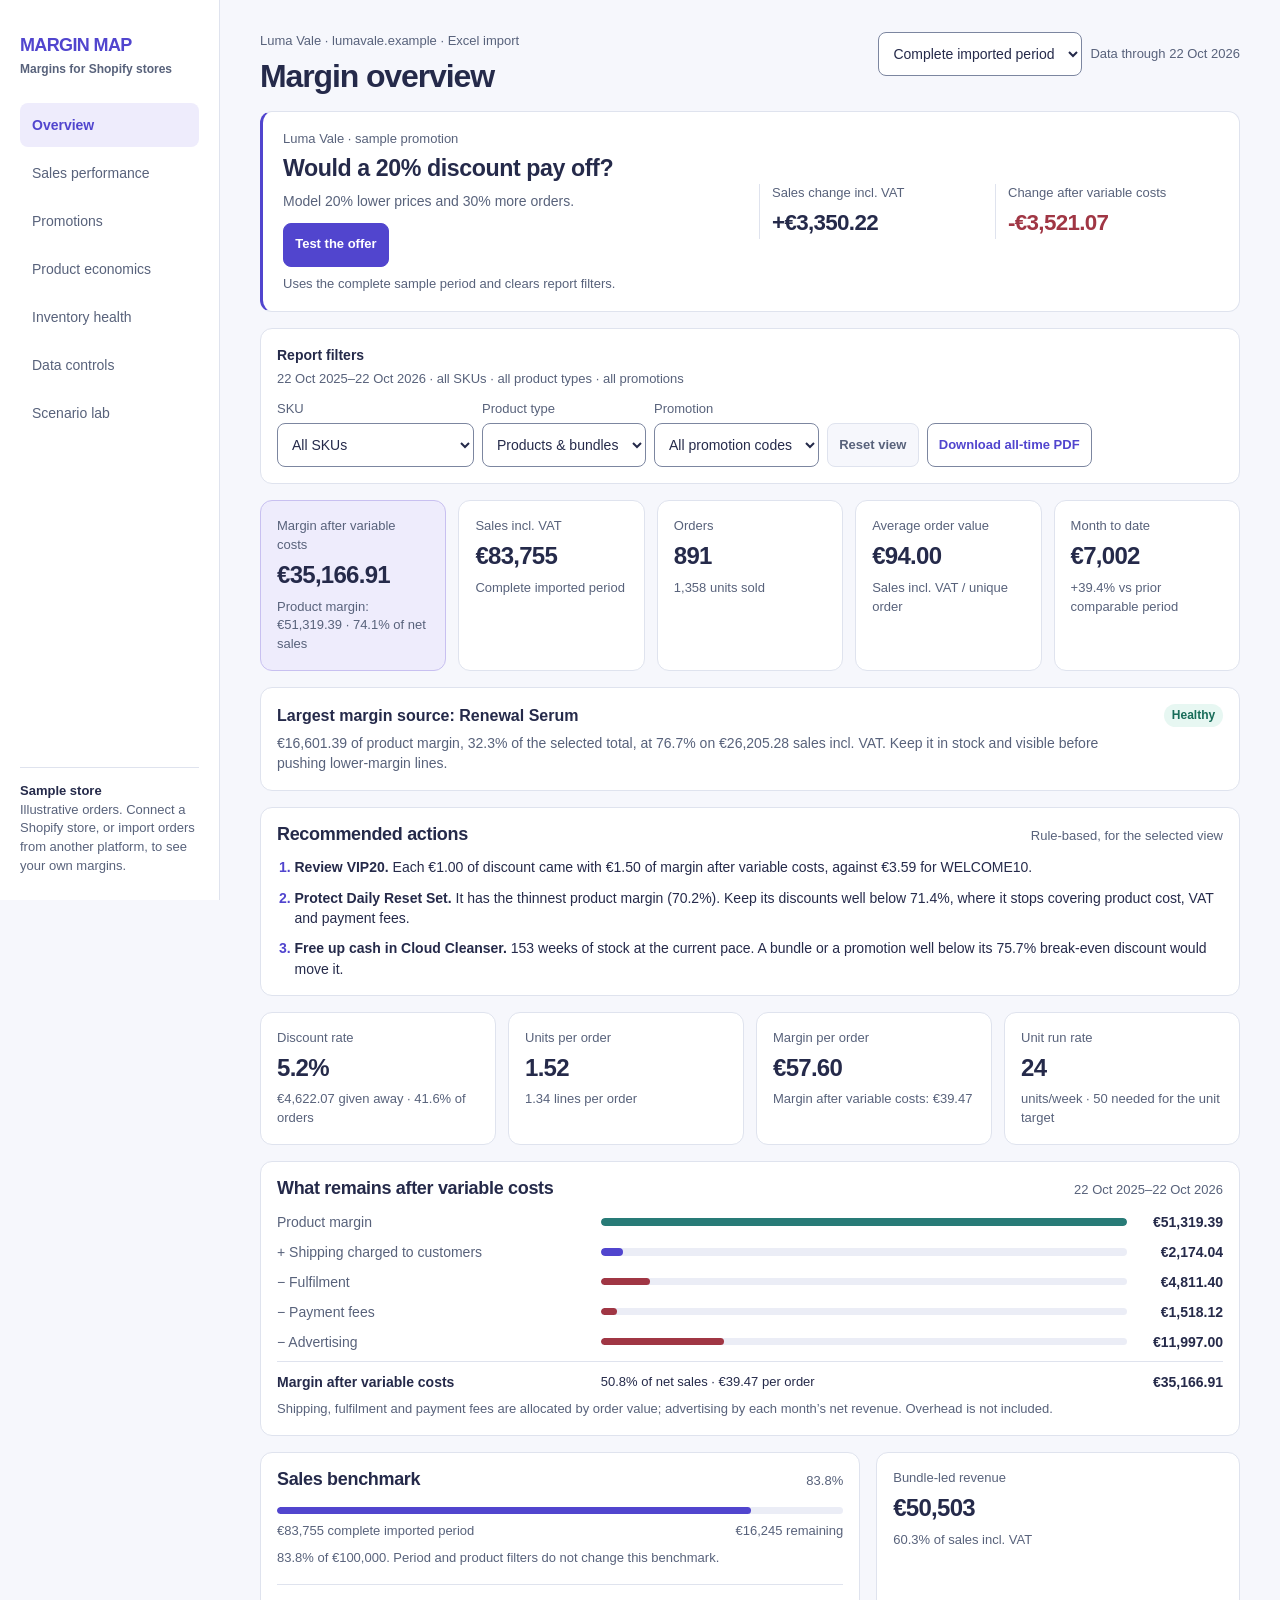
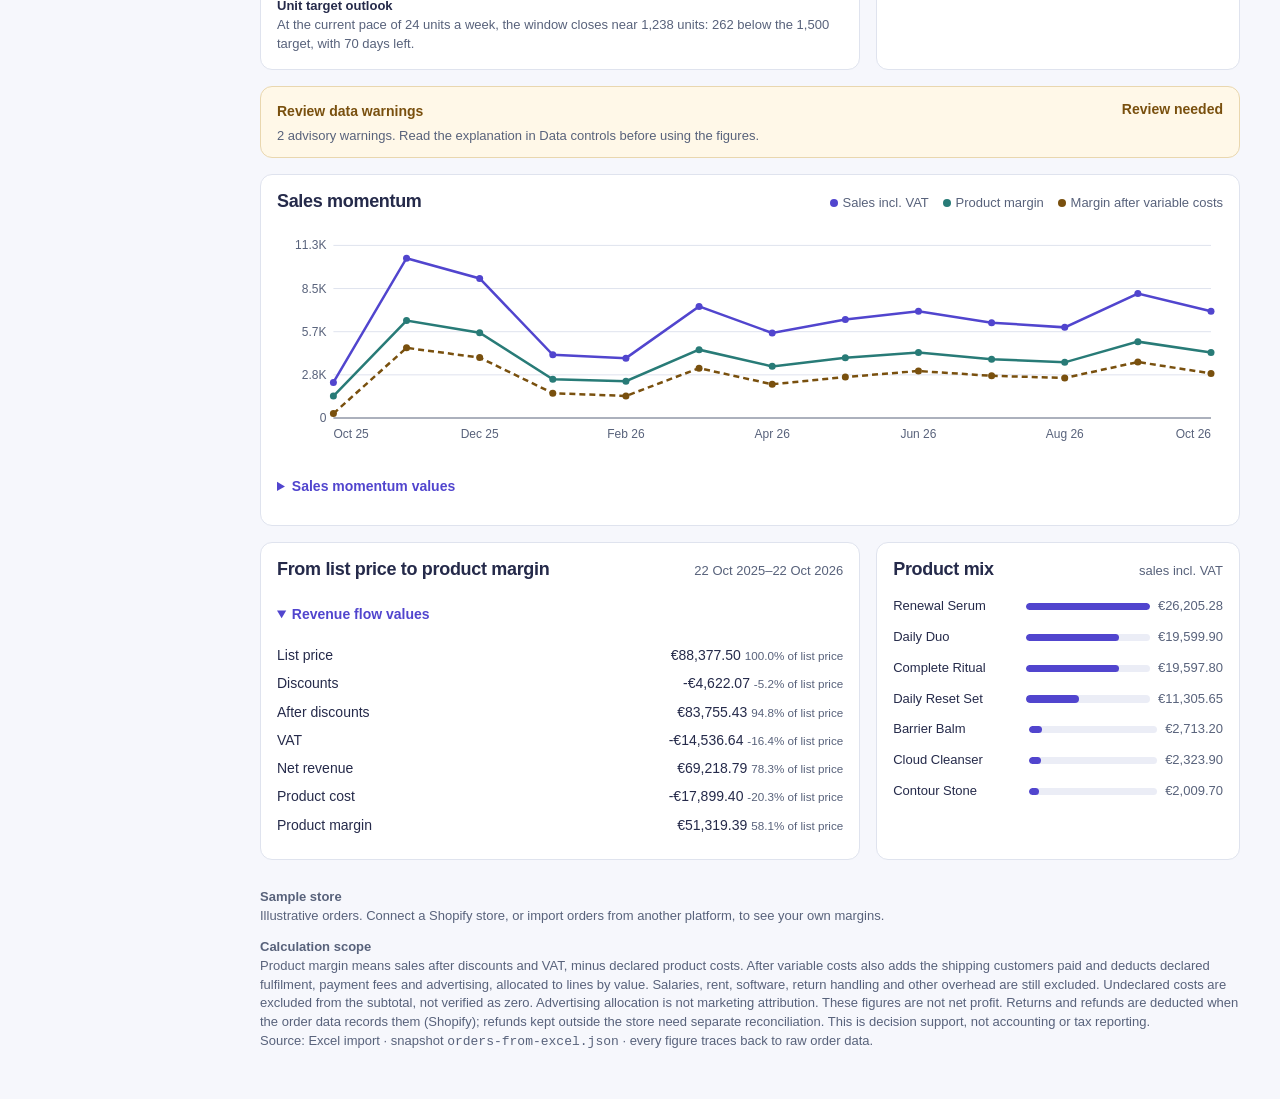
==== commit 184b91a3: "Lead Overview with the sample decision and margin" ====
--- a/docs/index.html
+++ b/docs/index.html
@@ -198,13 +198,17 @@
 }
 </style></head><body><a class="skip-link" href="#main-content">Skip to dashboard</a><div class="shell"><aside class="sidebar"><div class="brand">MARGIN MAP<small>Margins for Shopify stores</small></div>
 <nav class="nav" aria-label="Dashboard views" role="tablist" aria-orientation="vertical"><button class="active" type="button" role="tab" id="tab-overview" aria-controls="panel-overview" aria-selected="true" data-tab="overview">Overview</button><button type="button" role="tab" id="tab-sales" aria-controls="panel-sales" aria-selected="false" data-tab="sales">Sales performance</button><button type="button" role="tab" id="tab-promotions" aria-controls="panel-promotions" aria-selected="false" data-tab="promotions">Promotions</button><button type="button" role="tab" id="tab-products" aria-controls="panel-products" aria-selected="false" data-tab="products">Product economics</button><button type="button" role="tab" id="tab-inventory" aria-controls="panel-inventory" aria-selected="false" data-tab="inventory">Inventory health</button><button type="button" role="tab" id="tab-controls" aria-controls="panel-controls" aria-selected="false" data-tab="controls">Data controls</button><button type="button" role="tab" id="tab-scenario" aria-controls="panel-scenario" aria-selected="false" data-tab="scenario">Scenario lab</button></nav>
-<div class="sidebar-note"><b>Sample store</b><br>Illustrative orders. Connect a Shopify store, or import orders from another platform, to see your own margins.</div></aside><main class="main" id="main-content" tabindex="-1"><div class="topline"><div><p class="eyebrow">Luma Vale · lumavale.example · Excel import</p><h1 id="page-title">Profitable growth, at a glance.</h1></div><div class="filters"><select id="period" class="period" aria-label="Select reporting period"><option value="week">Last 7 calendar days</option><option value="month">Month to date</option><option value="all" selected>Complete imported period</option><option value="custom">Custom date range</option></select><div class="custom-range" id="custom-range" hidden><label for="range-start">Start date<input class="range-input" id="range-start" type="date" aria-describedby="range-error"></label>
+<div class="sidebar-note"><b>Sample store</b><br>Illustrative orders. Connect a Shopify store, or import orders from another platform, to see your own margins.</div></aside><main class="main" id="main-content" tabindex="-1"><div class="topline"><div><p class="eyebrow">Luma Vale · lumavale.example · Excel import</p><h1 id="page-title">Margin overview</h1></div><div class="filters"><select id="period" class="period" aria-label="Select reporting period"><option value="week">Last 7 calendar days</option><option value="month">Month to date</option><option value="all" selected>Complete imported period</option><option value="custom">Custom date range</option></select><div class="custom-range" id="custom-range" hidden><label for="range-start">Start date<input class="range-input" id="range-start" type="date" aria-describedby="range-error"></label>
 <label for="range-end">End date<input class="range-input" id="range-end" type="date" aria-describedby="range-error"></label>
 <button class="range-apply" id="apply-range" type="button">Apply dates</button><span class="range-error" id="range-error" role="status"></span></div><div class="asof" id="asof">data through 22 Oct 2026</div></div></div>
+
+<section class="card case-entry" id="overview-case" aria-labelledby="case-title"><div><p class="eyebrow">Luma Vale · sample promotion</p><h2 id="case-title">Would a 20% discount pay off?</h2><p class="case-intro">Model 20% lower prices and 30% more orders.</p><button class="export case-cta" type="button" id="start-decision-case" aria-describedby="overview-case-scope">Test the offer</button><p id="overview-case-scope" class="detail">Uses the complete sample period and clears report filters.</p></div><dl class="case-deltas" id="overview-case-deltas" hidden><div><dt>Sales change incl. VAT</dt><dd id="overview-case-sales"></dd></div><div><dt id="overview-case-margin-label">Margin change</dt><dd id="overview-case-margin"></dd></div></dl></section>
 <section class="filter-bar card" aria-label="Data filters"><div class="filter-intro"><strong>Report filters</strong><span class="filter-state" id="filter-state" role="status">Complete imported period · all products · all promotions</span></div><div class="filter-options"><label>SKU<select id="filter-sku" class="period"><option value="all">All SKUs</option></select></label><label>Product type<select id="filter-type" class="period"><option value="all">Products & bundles</option><option value="product">Products only</option><option value="bundle">Bundles only</option></select></label><label>Promotion<select id="filter-code" class="period"><option value="all">All promotion codes</option></select></label><button id="reset-view" class="export" type="button">Reset view</button><a id="export-summary" class="export summary-export" href="executive-summary.pdf" download>Download all-time PDF</a></div></section>
-<section class="kpis"><div class="card primary"><div class="label">Sales incl. VAT</div><div class="value" data-metric="gross">€83,755</div><div class="detail" data-metric="sales-detail">Complete imported period · 83.8% of €100,000 benchmark</div></div><div class="card"><div class="label">Product margin</div><div class="value" data-metric="margin">€51,319</div><div class="detail" data-metric="margin-detail">74.1% of net sales</div></div><div class="card"><div class="label">Orders</div><div class="value" data-metric="orders">891</div><div class="detail" data-metric="units">1,358 units sold</div></div><div class="card"><div class="label" data-metric="aov-label">Average order value</div><div class="value" data-metric="aov">€94</div><div class="detail" data-metric="aov-detail">Sales incl. VAT / unique order</div></div><div class="card"><div class="label" data-metric="trend-label">Latest month</div><div class="value" data-metric="trend-value">€7,002</div><div class="detail" data-metric="trend-detail">-14.2% vs prior month</div></div></section>
-
-<div class="tab-panel" id="panel-overview" role="tabpanel" aria-labelledby="tab-overview" tabindex="0" data-panel="overview"><section class="card case-entry" aria-labelledby="case-title"><div><p class="eyebrow">Illustrative decision case · Luma Vale</p><h2 id="case-title">More sales. Less margin. Would you run the offer?</h2><p>A 20% lower selling price and 30% more orders can lift sales while leaving less after costs. Follow the calculation, then test a smaller discount.</p></div><button class="export" type="button" id="start-decision-case">Explore the decision</button></section><section class="insight card"><div><strong id="insight-title">Decision signal</strong><p id="insight-text"></p></div><span class="pill healthy" id="insight-status">Focus</span></section><section class="card" id="actions-card" aria-labelledby="actions-title"><div class="section-head"><h2 id="actions-title">Recommended actions</h2><span>Rule-based, for the selected view</span></div><ol class="actions" id="actions"></ol></section><section class="trading"><div class="card"><div class="label">Discount rate</div><div class="value" data-metric="discount-rate">5.2%</div><div class="detail" data-metric="discount-detail">€4,622 given away · 41.6% of orders</div></div><div class="card"><div class="label">Units per order</div><div class="value" data-metric="upo">1.52</div><div class="detail" data-metric="upo-detail">1.34 lines per order</div></div><div class="card"><div class="label">Margin per order</div><div class="value" data-metric="mpo">€58</div><div class="detail" data-metric="mpo-detail">Product margin after cost and VAT</div></div><div class="card"><div class="label">Unit run rate</div><div class="value">24</div><div class="detail">units/week · 50 needed for the unit target</div></div></section><section class="card" id="profit-card" aria-labelledby="profit-title"><div class="section-head"><h2 id="profit-title">What remains after variable costs</h2><span id="profit-period">complete period</span></div><div class="ladder var-only" id="ladder"></div><div class="detail var-only" id="profit-note">Shipping, fulfilment and payment fees are allocated by order value; advertising by each month’s net revenue. Overhead is not included.</div><div class="detail no-var-only">This view shows product margin only. Add fulfilment cost per order, payment fees and monthly advertising in the Settings sheet to see what each product and promotion leaves after them.</div></section><section class="goal"><div class="card goal-card"><div class="benchmark"><div class="section-head"><h2>Sales benchmark</h2><span>83.8%</span></div><div class="progress"><i style="width:83.8%"></i></div><div class="goal-meta"><span>€83,755 complete imported period</span><span>€16,245 remaining</span></div></div><div class="detail benchmark">83.8% of €100,000. Period and product filters do not change this benchmark.</div><div class="detail no-target-only">No sales target is declared, so progress is not tracked. Add one to the Settings sheet to follow it here.</div><div class="target-context detail"><strong>Unit target outlook</strong><br>At the current pace of 24 units a week, the window closes near 1,238 units: 262 below the 1,500 target, with 70 days left.</div></div><div class="card goal-side"><div class="label">Bundle-led revenue</div><div class="value" data-metric="bundle-sales">€50,503</div><div class="detail" data-metric="bundle-detail">60.3% of sales incl. VAT</div></div></section><div class='integrity issue'><div><b>Review data warnings</b><p>2 advisory warnings. Read the explanation in Data controls before using the figures.</p></div><span>Review needed</span></div><section class="card chart-card"><div class="section-head"><h2>Sales momentum</h2><div class="legend"><span><i class="dot sales"></i>Sales incl. VAT</span><span><i class="dot margin"></i>Product margin</span><span class="var-only"><i class="dot after"></i><span data-metric="after-cost-label">Margin after variable costs</span></span></div></div><svg id="trend" class="chart" viewBox="0 0 760 250" preserveAspectRatio="none"></svg><details class="chart-data"><summary>Sales momentum values</summary><div class="table-scroll" role="region" aria-label="Sales momentum values" tabindex="0"></div></details></section><section class="grid"><div class="card chart-card"><div class="section-head"><h2>From list price to product margin</h2><span id="sankey-period">complete period</span></div><div class="flow"><svg id="sankey" class="sankey" viewBox="0 0 760 295" role="img" aria-label="Revenue flow from list price to product margin"></svg>
+<section class="kpis" aria-label="Selected sales summary">
+<div class="card primary"><div class="label" data-metric="headline-margin-label">Product margin</div><div class="value" data-metric="headline-margin">€51,319</div><div class="detail" data-metric="headline-margin-detail">74.1% of net sales</div></div>
+<div class="card"><div class="label">Sales incl. VAT</div><div class="value" data-metric="gross">€83,755</div><div class="detail" data-metric="sales-detail">Complete imported period</div></div>
+<div class="card"><div class="label">Orders</div><div class="value" data-metric="orders">891</div><div class="detail" data-metric="units">1,358 units sold</div></div><div class="card"><div class="label" data-metric="aov-label">Average order value</div><div class="value" data-metric="aov">€94</div><div class="detail" data-metric="aov-detail">Sales incl. VAT / unique order</div></div><div class="card"><div class="label" data-metric="trend-label">Latest month</div><div class="value" data-metric="trend-value">€7,002</div><div class="detail" data-metric="trend-detail">-14.2% vs prior month</div></div></section>
+<div class="tab-panel" id="panel-overview" role="tabpanel" aria-labelledby="tab-overview" tabindex="0" data-panel="overview"><section class="insight card"><div><strong id="insight-title">Decision signal</strong><p id="insight-text"></p></div><span class="pill healthy" id="insight-status">Focus</span></section><section class="card" id="actions-card" aria-labelledby="actions-title"><div class="section-head"><h2 id="actions-title">Recommended actions</h2><span>Rule-based, for the selected view</span></div><ol class="actions" id="actions"></ol></section><section class="trading"><div class="card"><div class="label">Discount rate</div><div class="value" data-metric="discount-rate">5.2%</div><div class="detail" data-metric="discount-detail">€4,622 given away · 41.6% of orders</div></div><div class="card"><div class="label">Units per order</div><div class="value" data-metric="upo">1.52</div><div class="detail" data-metric="upo-detail">1.34 lines per order</div></div><div class="card"><div class="label">Margin per order</div><div class="value" data-metric="mpo">€58</div><div class="detail" data-metric="mpo-detail">Product margin after cost and VAT</div></div><div class="card"><div class="label">Unit run rate</div><div class="value">24</div><div class="detail">units/week · 50 needed for the unit target</div></div></section><section class="card" id="profit-card" aria-labelledby="profit-title"><div class="section-head"><h2 id="profit-title">What remains after variable costs</h2><span id="profit-period">complete period</span></div><div class="ladder var-only" id="ladder"></div><div class="detail var-only" id="profit-note">Shipping, fulfilment and payment fees are allocated by order value; advertising by each month’s net revenue. Overhead is not included.</div><div class="detail no-var-only">This view shows product margin only. Add fulfilment cost per order, payment fees and monthly advertising in the Settings sheet to see what each product and promotion leaves after them.</div></section><section class="goal"><div class="card goal-card"><div class="benchmark"><div class="section-head"><h2>Sales benchmark</h2><span>83.8%</span></div><div class="progress"><i style="width:83.8%"></i></div><div class="goal-meta"><span>€83,755 complete imported period</span><span>€16,245 remaining</span></div></div><div class="detail benchmark">83.8% of €100,000. Period and product filters do not change this benchmark.</div><div class="detail no-target-only">No sales target is declared, so progress is not tracked. Add one to the Settings sheet to follow it here.</div><div class="target-context detail"><strong>Unit target outlook</strong><br>At the current pace of 24 units a week, the window closes near 1,238 units: 262 below the 1,500 target, with 70 days left.</div></div><div class="card goal-side"><div class="label">Bundle-led revenue</div><div class="value" data-metric="bundle-sales">€50,503</div><div class="detail" data-metric="bundle-detail">60.3% of sales incl. VAT</div></div></section><div class='integrity issue'><div><b>Review data warnings</b><p>2 advisory warnings. Read the explanation in Data controls before using the figures.</p></div><span>Review needed</span></div><section class="card chart-card"><div class="section-head"><h2>Sales momentum</h2><div class="legend"><span><i class="dot sales"></i>Sales incl. VAT</span><span><i class="dot margin"></i>Product margin</span><span class="var-only"><i class="dot after"></i><span data-metric="after-cost-label">Margin after variable costs</span></span></div></div><svg id="trend" class="chart" viewBox="0 0 760 250" preserveAspectRatio="none"></svg><details class="chart-data"><summary>Sales momentum values</summary><div class="table-scroll" role="region" aria-label="Sales momentum values" tabindex="0"></div></details></section><section class="grid"><div class="card chart-card"><div class="section-head"><h2>From list price to product margin</h2><span id="sankey-period">complete period</span></div><div class="flow"><svg id="sankey" class="sankey" viewBox="0 0 760 295" role="img" aria-label="Revenue flow from list price to product margin"></svg>
 <details class="flow-values"><summary>Revenue flow values</summary><dl id="flow-values"></dl></details></div></div><div class="card"><div class="section-head"><h2>Product mix</h2><span>sales incl. VAT</span></div><div id="mix" class="mix"></div></div></section></div>
 <div class="tab-panel" data-panel="sales" hidden><section class="card chart-card"><div class="section-head"><h2>Sales performance</h2><span id="sales-period-label"></span></div><svg id="sales-trend" class="chart" viewBox="0 0 760 250" preserveAspectRatio="none"></svg><details class="chart-data"><summary>Sales performance values</summary><div class="table-scroll" role="region" aria-label="Sales performance values" tabindex="0"></div></details></section><section class="trading"><div class="card"><div class="label">Sales incl. VAT</div><div class="value" data-metric="gross">€83,755</div><div class="detail">After customer discounts, including VAT.</div></div><div class="card"><div class="label">Discount investment</div><div class="value" data-metric="discount-total">€4,622</div><div class="detail" data-metric="discount-rate-detail">5.2% of listed value</div></div><div class="card goal-side"><div class="label">Product margin</div><div class="value" data-metric="margin">€51,319</div><div class="detail" data-metric="margin-detail">74.1% of net sales</div></div><div class="card"><div class="label">Comparable period</div><div class="value" data-metric="trend-value">€7,002</div><div class="detail" data-metric="trend-detail">-14.2% vs prior month</div></div></section></div>
 <div class="tab-panel" data-panel="promotions" hidden><section class="promo-kpis"><div class="card"><div class="label">Promotion-led sales</div><div class="value" id="promo-sales">—</div><div class="detail">sales incl. VAT, after discounts</div></div><div class="card"><div class="label">Discount investment</div><div class="value" id="promo-discount">—</div><div class="detail" id="promo-rate">—</div></div><div class="card goal-side"><div class="label">Margin on promoted sales</div><div class="value" id="promo-margin">—</div><div class="detail" id="promo-orders">—</div></div></section><section class="card table-card"><div class="section-head"><h2 id="promotion-table-title">Promotion effectiveness</h2><span id="promo-period-label">Final allocations, not assumed rates</span></div><p class="table-hint">Scroll the table for more columns.</p><div class="table-scroll" role="region" aria-labelledby="promotion-table-title" tabindex="0"><table class="data-table"><thead><tr><th scope="col">Discount code</th><th scope="col">Orders</th><th scope="col">Sales incl. VAT</th><th scope="col">Discount given</th><th scope="col">Effective rate</th><th scope="col">Product margin</th><th scope="col" class="var-col" data-metric="after-cost-label">Margin after variable costs</th></tr></thead><tbody id="promo-rows"></tbody></table></div></section></div>
@@ -269,9 +273,25 @@
 .scenario-comparison .result-row { font-weight: 700; background: var(--accent-soft); }
 #scenario-decision { font-size: 1rem; max-width: 65ch; }
 [data-panel="scenario"] p { max-width: 80ch; }
-.case-entry { display: flex; align-items: center; flex-wrap: wrap; gap: .75rem var(--space); border-inline-start: 3px solid var(--accent); }
-.case-entry > div { flex: 1 1 27rem; min-width: 0; }
-.case-entry p { max-width: 70ch; font-size: .875rem; }
+.case-entry {
+  display: grid;
+  grid-template-columns: repeat(auto-fit, minmax(min(100%, 19rem), 1fr));
+  align-items: center;
+  gap: var(--space);
+  border-inline-start: 3px solid var(--accent);
+  padding: 1.1rem 1.25rem;
+}
+.case-entry h2 { font-size: 1.45rem; }
+.case-intro { color: var(--muted); font-size: .875rem; margin: .5rem 0 .75rem; }
+.case-cta { color: #fff; background: var(--accent); border-color: var(--accent); }
+.case-cta:enabled:hover { background: #4135b1; }
+.case-entry .detail { margin-bottom: 0; }
+.case-deltas { display: grid; grid-template-columns: repeat(auto-fit, minmax(min(100%, 9rem), 1fr)); gap: .75rem; margin: 0; }
+.case-deltas > div { border-inline-start: 1px solid var(--rule); padding-inline-start: .75rem; min-width: 0; }
+.case-deltas dt { font-size: .8125rem; color: var(--muted); }
+.case-deltas dd { margin: .2rem 0 0; font-size: 1.4rem; font-weight: 750; letter-spacing: -.03em; overflow-wrap: anywhere; }
+.case-deltas [data-direction="down"] { color: var(--bad); }
+.case-deltas [data-direction="up"] { color: var(--good); }
 .case-buttons { display: flex; flex-wrap: wrap; gap: .5rem; margin: var(--space) 0; }
 .case-buttons [aria-pressed="true"] { background: var(--accent); border-color: var(--accent); color: #fff; }
 .case-buttons [aria-pressed="true"]:hover { background: #4135b1; }
@@ -395,11 +415,17 @@
   const monthToDate=aggregate(periodRows('month')),priorMonthToDate=aggregate(periodRows('month',true));
   const trend=period==='all'?{value:monthToDate.gross,growth:growthRate(monthToDate.gross,priorMonthToDate.gross)}:{value:current.gross,growth};
   const labels={week:`7 calendar days to ${formatDate(latestDate)}`,month:`Month to ${formatDate(latestDate)}`,all:completePeriodLabel,custom:customRange?`${formatDate(customRange.start)}–${formatDate(customRange.end)}`:'Custom date range'},label=labels[period];
-  by('gross',whole(current.gross));by('margin',whole(current.margin));by('margin-detail',`${pct(current.net?100*current.margin/current.net:null)} of net sales${hasVariable?` · ${afterCostLabel}: ${euro(current.after)}`:''}`);
+  const productMarginRate=pct(current.net?100*current.margin/current.net:null);
+  by('gross',whole(current.gross));
+  by('headline-margin-label',hasVariable?afterCostLabel:'Product margin');
+  by('headline-margin',euro(hasVariable?current.after:current.margin));
+  by('headline-margin-detail',hasVariable
+    ? `Product margin: ${euro(current.margin)} · ${productMarginRate} of net sales`
+    : `${productMarginRate} of net sales`);
   by('after-cost-label',afterCostLabel);by('orders',number(current.orders));by('units',`${number(current.units)} units sold`);by('aov',current.orders?euro(current.aov):'—');
   by('aov-label',hasFilters()?'Selected sales per order':'Average order value');by('aov-detail',hasFilters()?'Filtered sales / orders containing the selection':'Sales incl. VAT / unique order');
   by('trend-label',period==='all'?'Month to date':'Period change');by('trend-value',whole(trend.value));by('trend-detail',trend.growth===null?'No prior sales baseline':`${trend.growth>=0?'+':''}${pct(trend.growth)} vs prior comparable period`);
-  by('sales-detail',`${period==='all'&&!hasFilters()?'Complete imported period':'Selected view'}${hasTarget?` · global benchmark ${benchmarkProgress} of ${targetLabel}`:''}`);
+  by('sales-detail',period==='all'&&!hasFilters()?'Complete imported period':'Selected sales');
   by('discount-rate',pct(current.discountRate));by('discount-detail',`${euro(current.discount)} given away · ${pct(current.orders?100*current.discountedOrders/current.orders:0)} of orders`);by('discount-total',whole(current.discount));by('discount-rate-detail',`${pct(current.discountRate)} of listed value`);by('upo',current.unitsPerOrder.toFixed(2));by('upo-detail',`${current.linesPerOrder.toFixed(2)} lines per order`);by('mpo',euro(current.marginPerOrder));by('mpo-detail',hasVariable&&current.orders?`${afterCostLabel}: ${euro(current.afterPerOrder)}`:'Product margin after cost and VAT');by('bundle-sales',whole(bundle));by('bundle-detail',`${pct(current.gross?100*bundle/current.gross:0)} of sales incl. VAT`);
   document.getElementById('asof').textContent=hasSalesData ? `Data through ${dataThrough}` : 'No imported sales';document.getElementById('sales-period-label').textContent=label;document.getElementById('sankey-period').textContent=label;document.getElementById('product-period-label').textContent=`${label} · product margin excludes VAT`;document.getElementById('promo-period-label').textContent=`${label} · final line allocations`;
   document.getElementById('reset-view').disabled=periodSelector.value==='all'&&!hasFilters();
@@ -562,9 +588,28 @@
   document.getElementById('case-heading').focus();
 }
 
+function showSampleImpact() {
+  const base = aggregate(daily);
+  if (!base.units) return;
+  const {price, volume, cost} = decisionPresets.offer;
+  const scenario = calculateScenario(base, price, volume, cost, scenarioModel);
+  const margin = scenarioModel ? scenario.after - base.after : scenario.margin - base.margin;
+  const sales = scenario.gross - base.gross;
+  const signed = value => (value > 0 ? '+' : '') + euro(value);
+  document.getElementById('overview-case-sales').textContent = signed(sales);
+  const marginValue = document.getElementById('overview-case-margin');
+  marginValue.textContent = signed(margin);
+  marginValue.dataset.direction = margin < 0 ? 'down' : margin > 0 ? 'up' : 'flat';
+  document.getElementById('overview-case-margin-label').textContent =
+    scenarioModel ? (scenarioModel.incomplete ? 'Change in known-cost subtotal' : 'Change after variable costs')
+      : 'Change in product margin';
+  document.getElementById('overview-case-deltas').hidden = false;
+}
+
 function setupDecisionCase() {
   const entry = document.getElementById('start-decision-case');
   if (!entry) return;
+  showSampleImpact();
   entry.addEventListener('click', () => applyDecisionPreset('offer'));
   document.querySelectorAll('[data-case-preset]').forEach(button => {
     button.addEventListener('click', () => applyDecisionPreset(button.dataset.casePreset));
@@ -577,7 +622,7 @@
 
 if (typeof module !== 'undefined' && module.exports) module.exports = { calculateScenario, decisionPresets };
 
-const titles={overview:'Profitable growth, at a glance.',sales:'Sales performance',promotions:'Promotions and discounts',products:'Product economics',inventory:'Inventory health',controls:'Data controls',scenario:'Find your next margin move.'};
+const titles={overview:'Margin overview',sales:'Sales performance',promotions:'Promotions and discounts',products:'Product economics',inventory:'Inventory health',controls:'Data controls',scenario:'Find your next margin move.'};
 const periodSelector=document.getElementById('period'),customRangeControl=document.getElementById('custom-range'),rangeStart=document.getElementById('range-start'),rangeEnd=document.getElementById('range-end'),rangeError=document.getElementById('range-error'),skuFilter=document.getElementById('filter-sku'),typeFilter=document.getElementById('filter-type'),codeFilter=document.getElementById('filter-code'),tabs=[...document.querySelectorAll('[data-tab]')],panels=[...document.querySelectorAll('[data-panel]')];
 rangeStart.min=rangeEnd.min=firstDate;rangeStart.max=rangeEnd.max=latestDate;rangeStart.value=firstDate;rangeEnd.value=latestDate;
 allProducts.forEach(product=>skuFilter.insertAdjacentHTML('beforeend',`<option value="${esc(product.sku)}">${esc(product.sku)} - ${esc(product.name)}</option>`));[...new Set(daily.flatMap(codeTokens))].sort().forEach(code=>codeFilter.insertAdjacentHTML('beforeend',`<option value="${esc(code)}">${esc(code)}</option>`));
@@ -624,6 +669,8 @@
   });
   panels.forEach(panel=>panel.hidden=panel.dataset.panel!==button.dataset.tab);
   document.getElementById('page-title').textContent=titles[button.dataset.tab];
+  const caseEntry=document.getElementById('overview-case');
+  if(caseEntry) caseEntry.hidden=button.dataset.tab!=='overview';
   redrawTrends();
 }
 tabs.forEach((button,index)=>{
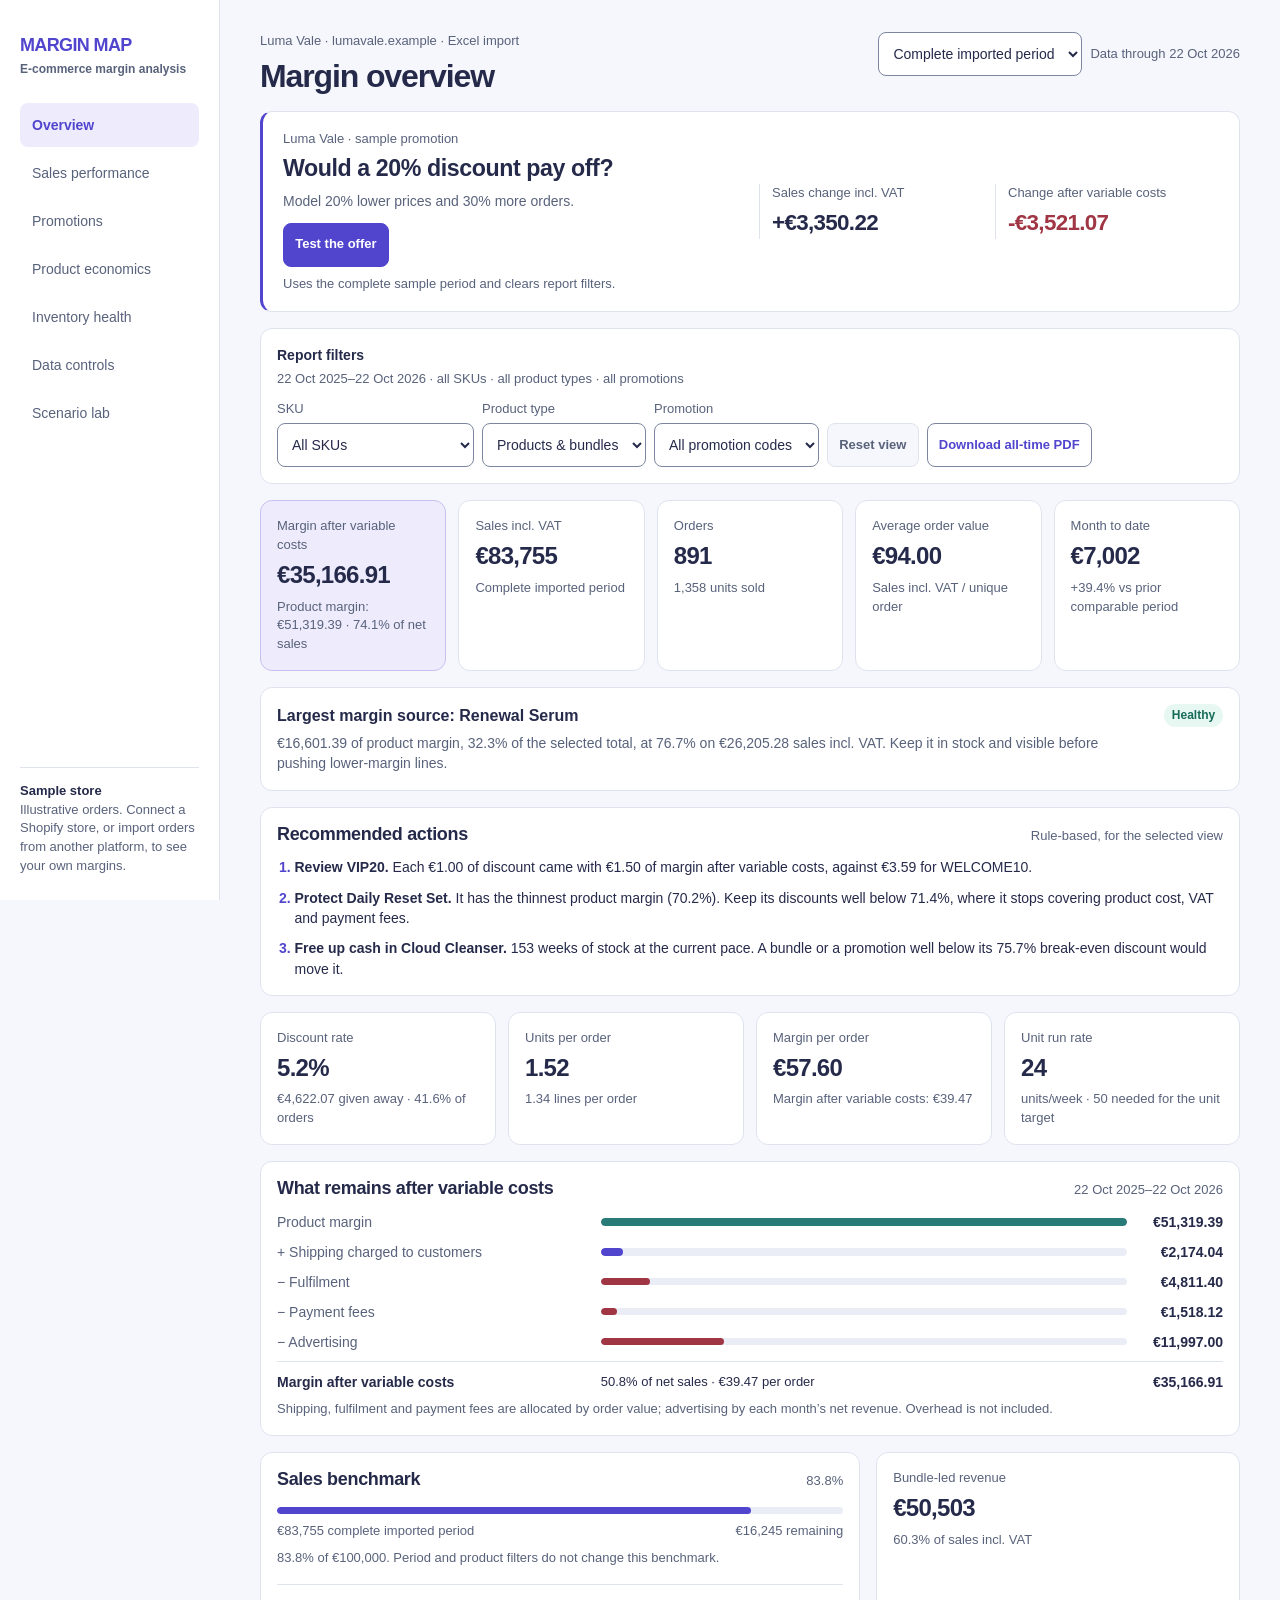
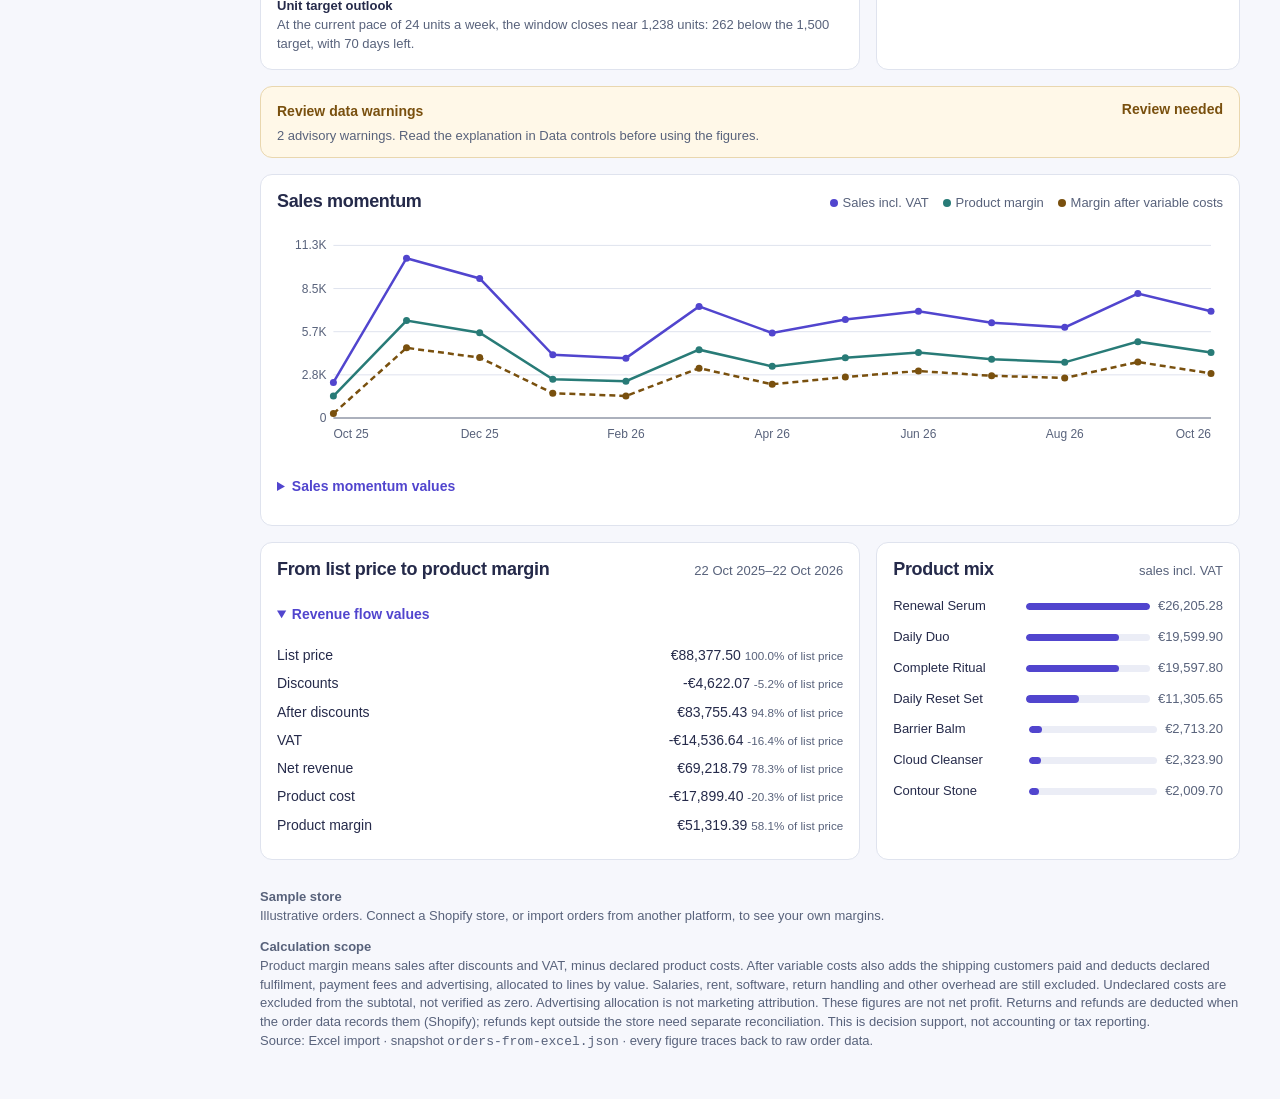
==== commit e85f581a: "Lead public Margin Map copy with the promotion simulator" ====
--- a/docs/index.html
+++ b/docs/index.html
@@ -1,6 +1,8 @@
 <!doctype html>
 <html lang="en"><head><meta charset="utf-8"><meta name="viewport" content="width=device-width,initial-scale=1">
-<title>Margin Map · Luma Vale · Shopify margin dashboard</title><meta name="generator" content="Margin Map 1.3.0">
+<title>Margin Map · Luma Vale · E-commerce margin analysis</title><meta name="generator" content="Margin Map 1.3.0">
+<meta name="description" content="Try two sample promotions. See how sales and margin after costs change and how many more orders would hold the baseline.">
+<meta property="og:description" content="Try two sample promotions. See how sales and margin after costs change and how many more orders would hold the baseline.">
 <style>:root {
   --ink: #252a4a;
   --muted: #58627b;
@@ -47,6 +49,7 @@
 .sidebar-note { margin-top: auto; border-top: 1px solid var(--rule); padding-top: .875rem; color: var(--muted); font-size: .8125rem; overflow-wrap: anywhere; }
 .sidebar-note b { color: var(--ink); }
 .main { padding: 2rem 2.5rem 3rem; display: grid; grid-template-columns: minmax(0, 1fr); gap: var(--space); min-width: 0; }
+#report-period-home { min-width: 0; max-width: 100%; }
 .topline { display: flex; justify-content: space-between; align-items: start; flex-wrap: wrap; gap: var(--space); }
 .eyebrow { font-size: .8125rem; color: var(--muted); margin: 0 0 .375rem; }
 .filters, .filter-options { display: flex; align-items: end; gap: .5rem; flex-wrap: wrap; min-width: 0; }
@@ -196,18 +199,20 @@
   .ladder-row b { grid-column: 2; grid-row: 1; }
   .ladder-bar, .ladder-share { grid-column: 1/-1; }
 }
-</style></head><body><a class="skip-link" href="#main-content">Skip to dashboard</a><div class="shell"><aside class="sidebar"><div class="brand">MARGIN MAP<small>Margins for Shopify stores</small></div>
+</style></head><body><a class="skip-link" href="#main-content">Skip to dashboard</a><div class="shell"><aside class="sidebar"><div class="brand">MARGIN MAP<small>E-commerce margin analysis</small></div>
 <nav class="nav" aria-label="Dashboard views" role="tablist" aria-orientation="vertical"><button class="active" type="button" role="tab" id="tab-overview" aria-controls="panel-overview" aria-selected="true" data-tab="overview">Overview</button><button type="button" role="tab" id="tab-sales" aria-controls="panel-sales" aria-selected="false" data-tab="sales">Sales performance</button><button type="button" role="tab" id="tab-promotions" aria-controls="panel-promotions" aria-selected="false" data-tab="promotions">Promotions</button><button type="button" role="tab" id="tab-products" aria-controls="panel-products" aria-selected="false" data-tab="products">Product economics</button><button type="button" role="tab" id="tab-inventory" aria-controls="panel-inventory" aria-selected="false" data-tab="inventory">Inventory health</button><button type="button" role="tab" id="tab-controls" aria-controls="panel-controls" aria-selected="false" data-tab="controls">Data controls</button><button type="button" role="tab" id="tab-scenario" aria-controls="panel-scenario" aria-selected="false" data-tab="scenario">Scenario lab</button></nav>
-<div class="sidebar-note"><b>Sample store</b><br>Illustrative orders. Connect a Shopify store, or import orders from another platform, to see your own margins.</div></aside><main class="main" id="main-content" tabindex="-1"><div class="topline"><div><p class="eyebrow">Luma Vale · lumavale.example · Excel import</p><h1 id="page-title">Margin overview</h1></div><div class="filters"><select id="period" class="period" aria-label="Select reporting period"><option value="week">Last 7 calendar days</option><option value="month">Month to date</option><option value="all" selected>Complete imported period</option><option value="custom">Custom date range</option></select><div class="custom-range" id="custom-range" hidden><label for="range-start">Start date<input class="range-input" id="range-start" type="date" aria-describedby="range-error"></label>
+<div class="sidebar-note"><b>Sample store</b><br>Illustrative orders. Connect a Shopify store, or import orders from another platform, to see your own margins.</div></aside><main class="main" id="main-content" tabindex="-1"><div class="topline"><div><p class="eyebrow">Luma Vale · lumavale.example · Excel import</p><h1 id="page-title">Margin overview</h1></div><div id="report-period-home"><div class="filters" id="report-period"><select id="period" class="period" aria-label="Select reporting period"><option value="week">Last 7 calendar days</option><option value="month">Month to date</option><option value="all" selected>Complete imported period</option><option value="custom">Custom date range</option></select><div class="custom-range" id="custom-range" hidden><label for="range-start">Start date<input class="range-input" id="range-start" type="date" aria-describedby="range-error"></label>
 <label for="range-end">End date<input class="range-input" id="range-end" type="date" aria-describedby="range-error"></label>
-<button class="range-apply" id="apply-range" type="button">Apply dates</button><span class="range-error" id="range-error" role="status"></span></div><div class="asof" id="asof">data through 22 Oct 2026</div></div></div>
+<button class="range-apply" id="apply-range" type="button">Apply dates</button><span class="range-error" id="range-error" role="status"></span></div><div class="asof" id="asof">data through 22 Oct 2026</div></div></div></div>
 
 <section class="card case-entry" id="overview-case" aria-labelledby="case-title"><div><p class="eyebrow">Luma Vale · sample promotion</p><h2 id="case-title">Would a 20% discount pay off?</h2><p class="case-intro">Model 20% lower prices and 30% more orders.</p><button class="export case-cta" type="button" id="start-decision-case" aria-describedby="overview-case-scope">Test the offer</button><p id="overview-case-scope" class="detail">Uses the complete sample period and clears report filters.</p></div><dl class="case-deltas" id="overview-case-deltas" hidden><div><dt>Sales change incl. VAT</dt><dd id="overview-case-sales"></dd></div><div><dt id="overview-case-margin-label">Margin change</dt><dd id="overview-case-margin"></dd></div></dl></section>
-<section class="filter-bar card" aria-label="Data filters"><div class="filter-intro"><strong>Report filters</strong><span class="filter-state" id="filter-state" role="status">Complete imported period · all products · all promotions</span></div><div class="filter-options"><label>SKU<select id="filter-sku" class="period"><option value="all">All SKUs</option></select></label><label>Product type<select id="filter-type" class="period"><option value="all">Products & bundles</option><option value="product">Products only</option><option value="bundle">Bundles only</option></select></label><label>Promotion<select id="filter-code" class="period"><option value="all">All promotion codes</option></select></label><button id="reset-view" class="export" type="button">Reset view</button><a id="export-summary" class="export summary-export" href="executive-summary.pdf" download>Download all-time PDF</a></div></section>
-<section class="kpis" aria-label="Selected sales summary">
+<div id="report-filters-home">
+<section class="filter-bar card" id="report-filters" aria-label="Data filters"><div class="filter-intro"><strong>Report filters</strong><span class="filter-state" id="filter-state" role="status">Complete imported period · all products · all promotions</span></div><div class="filter-options"><label>SKU<select id="filter-sku" class="period"><option value="all">All SKUs</option></select></label><label>Product type<select id="filter-type" class="period"><option value="all">Products & bundles</option><option value="product">Products only</option><option value="bundle">Bundles only</option></select></label><label>Promotion<select id="filter-code" class="period"><option value="all">All promotion codes</option></select></label><button id="reset-view" class="export" type="button">Reset view</button><a id="export-summary" class="export summary-export" href="executive-summary.pdf" download>Download all-time PDF</a></div></section></div>
+<div id="report-snapshot-home">
+<section class="kpis" id="report-snapshot" aria-label="Selected sales summary">
 <div class="card primary"><div class="label" data-metric="headline-margin-label">Product margin</div><div class="value" data-metric="headline-margin">€51,319</div><div class="detail" data-metric="headline-margin-detail">74.1% of net sales</div></div>
 <div class="card"><div class="label">Sales incl. VAT</div><div class="value" data-metric="gross">€83,755</div><div class="detail" data-metric="sales-detail">Complete imported period</div></div>
-<div class="card"><div class="label">Orders</div><div class="value" data-metric="orders">891</div><div class="detail" data-metric="units">1,358 units sold</div></div><div class="card"><div class="label" data-metric="aov-label">Average order value</div><div class="value" data-metric="aov">€94</div><div class="detail" data-metric="aov-detail">Sales incl. VAT / unique order</div></div><div class="card"><div class="label" data-metric="trend-label">Latest month</div><div class="value" data-metric="trend-value">€7,002</div><div class="detail" data-metric="trend-detail">-14.2% vs prior month</div></div></section>
+<div class="card"><div class="label">Orders</div><div class="value" data-metric="orders">891</div><div class="detail" data-metric="units">1,358 units sold</div></div><div class="card"><div class="label" data-metric="aov-label">Average order value</div><div class="value" data-metric="aov">€94</div><div class="detail" data-metric="aov-detail">Sales incl. VAT / unique order</div></div><div class="card"><div class="label" data-metric="trend-label">Latest month</div><div class="value" data-metric="trend-value">€7,002</div><div class="detail" data-metric="trend-detail">-14.2% vs prior month</div></div></section></div>
 <div class="tab-panel" id="panel-overview" role="tabpanel" aria-labelledby="tab-overview" tabindex="0" data-panel="overview"><section class="insight card"><div><strong id="insight-title">Decision signal</strong><p id="insight-text"></p></div><span class="pill healthy" id="insight-status">Focus</span></section><section class="card" id="actions-card" aria-labelledby="actions-title"><div class="section-head"><h2 id="actions-title">Recommended actions</h2><span>Rule-based, for the selected view</span></div><ol class="actions" id="actions"></ol></section><section class="trading"><div class="card"><div class="label">Discount rate</div><div class="value" data-metric="discount-rate">5.2%</div><div class="detail" data-metric="discount-detail">€4,622 given away · 41.6% of orders</div></div><div class="card"><div class="label">Units per order</div><div class="value" data-metric="upo">1.52</div><div class="detail" data-metric="upo-detail">1.34 lines per order</div></div><div class="card"><div class="label">Margin per order</div><div class="value" data-metric="mpo">€58</div><div class="detail" data-metric="mpo-detail">Product margin after cost and VAT</div></div><div class="card"><div class="label">Unit run rate</div><div class="value">24</div><div class="detail">units/week · 50 needed for the unit target</div></div></section><section class="card" id="profit-card" aria-labelledby="profit-title"><div class="section-head"><h2 id="profit-title">What remains after variable costs</h2><span id="profit-period">complete period</span></div><div class="ladder var-only" id="ladder"></div><div class="detail var-only" id="profit-note">Shipping, fulfilment and payment fees are allocated by order value; advertising by each month’s net revenue. Overhead is not included.</div><div class="detail no-var-only">This view shows product margin only. Add fulfilment cost per order, payment fees and monthly advertising in the Settings sheet to see what each product and promotion leaves after them.</div></section><section class="goal"><div class="card goal-card"><div class="benchmark"><div class="section-head"><h2>Sales benchmark</h2><span>83.8%</span></div><div class="progress"><i style="width:83.8%"></i></div><div class="goal-meta"><span>€83,755 complete imported period</span><span>€16,245 remaining</span></div></div><div class="detail benchmark">83.8% of €100,000. Period and product filters do not change this benchmark.</div><div class="detail no-target-only">No sales target is declared, so progress is not tracked. Add one to the Settings sheet to follow it here.</div><div class="target-context detail"><strong>Unit target outlook</strong><br>At the current pace of 24 units a week, the window closes near 1,238 units: 262 below the 1,500 target, with 70 days left.</div></div><div class="card goal-side"><div class="label">Bundle-led revenue</div><div class="value" data-metric="bundle-sales">€50,503</div><div class="detail" data-metric="bundle-detail">60.3% of sales incl. VAT</div></div></section><div class='integrity issue'><div><b>Review data warnings</b><p>2 advisory warnings. Read the explanation in Data controls before using the figures.</p></div><span>Review needed</span></div><section class="card chart-card"><div class="section-head"><h2>Sales momentum</h2><div class="legend"><span><i class="dot sales"></i>Sales incl. VAT</span><span><i class="dot margin"></i>Product margin</span><span class="var-only"><i class="dot after"></i><span data-metric="after-cost-label">Margin after variable costs</span></span></div></div><svg id="trend" class="chart" viewBox="0 0 760 250" preserveAspectRatio="none"></svg><details class="chart-data"><summary>Sales momentum values</summary><div class="table-scroll" role="region" aria-label="Sales momentum values" tabindex="0"></div></details></section><section class="grid"><div class="card chart-card"><div class="section-head"><h2>From list price to product margin</h2><span id="sankey-period">complete period</span></div><div class="flow"><svg id="sankey" class="sankey" viewBox="0 0 760 295" role="img" aria-label="Revenue flow from list price to product margin"></svg>
 <details class="flow-values"><summary>Revenue flow values</summary><dl id="flow-values"></dl></details></div></div><div class="card"><div class="section-head"><h2>Product mix</h2><span>sales incl. VAT</span></div><div id="mix" class="mix"></div></div></section></div>
 <div class="tab-panel" data-panel="sales" hidden><section class="card chart-card"><div class="section-head"><h2>Sales performance</h2><span id="sales-period-label"></span></div><svg id="sales-trend" class="chart" viewBox="0 0 760 250" preserveAspectRatio="none"></svg><details class="chart-data"><summary>Sales performance values</summary><div class="table-scroll" role="region" aria-label="Sales performance values" tabindex="0"></div></details></section><section class="trading"><div class="card"><div class="label">Sales incl. VAT</div><div class="value" data-metric="gross">€83,755</div><div class="detail">After customer discounts, including VAT.</div></div><div class="card"><div class="label">Discount investment</div><div class="value" data-metric="discount-total">€4,622</div><div class="detail" data-metric="discount-rate-detail">5.2% of listed value</div></div><div class="card goal-side"><div class="label">Product margin</div><div class="value" data-metric="margin">€51,319</div><div class="detail" data-metric="margin-detail">74.1% of net sales</div></div><div class="card"><div class="label">Comparable period</div><div class="value" data-metric="trend-value">€7,002</div><div class="detail" data-metric="trend-detail">-14.2% vs prior month</div></div></section></div>
@@ -233,45 +238,101 @@
 <tr><th scope='row'>Variable cost allocation</th><td><b class='status good'>Pass</b></td></tr>
 <tr><th scope='row'>Excluded and adjusted orders</th><td><b class='status good'>Pass</b></td></tr></tbody></table></div><div class="card"><h2>How discount checking works</h2><div class="detail" style="padding:0 20px 20px">The dashboard uses each line’s final allocated discount. Declared promotion rules are checked against it: code, percentage, active dates and the amount allocated. Shopify’s own allocation remains the source of truth; undeclared codes and automatic discounts are summarised in the controls.</div></div></section></div>
 <noscript><p class="card">Enable JavaScript to use dashboard filters, charts and scenarios.</p></noscript><div class="tab-panel" data-panel="scenario" hidden>
-<section class="card decision-case" aria-labelledby="case-heading">
-<p class="eyebrow">Illustrative decision case · Luma Vale sample data</p>
-<h2 id="case-heading" tabindex="-1">Would more orders make this promotion worthwhile?</h2>
-<p>A store considers lowering its effective selling prices by 20%, expecting 30% more orders. Sales would grow. Follow what happens to the money left after product, fulfilment and payment costs.</p>
-<ol class="case-steps">
-<li><strong>Start with the offer.</strong> Compare sales with the result after declared costs. The two can move in opposite directions.</li>
-<li><strong>Test a smaller discount.</strong> Try a 10% lower price with 20% more orders. Both demand increases are assumptions you can change.</li>
-<li><strong>Decide what to learn.</strong> Check the required order growth, cost coverage and whether the same advertising budget can deliver it before running a live test.</li>
-</ol>
-<div class="case-buttons"><button class="export" type="button" data-case-preset="offer" aria-pressed="false">1. Test the 20% offer</button><button class="export" type="button" data-case-preset="alternative" aria-pressed="false">2. Try a 10% alternative</button></div>
-<p class="detail">Presets reset filters to the complete sample period. Price changes apply to prices already paid, after existing discounts. This is a sensitivity exercise, not a campaign result or a forecast.</p>
-</section>
-
-<section class="card">
-<div class="section-head"><h2>Test the next commercial move</h2><span>Scenario lab</span></div>
-<p>What remains if selling prices, order volume or supplier costs change? Start with the selected sales, then adjust one assumption at a time.</p>
-<div class="scenario-controls">
-<label for="scenario-price">Selling price change (%)<input id="scenario-price" type="number" aria-describedby="scenario-error" min="-90" max="200" step="any" value="0"></label>
-<label for="scenario-volume">Order volume change (%)<input id="scenario-volume" type="number" aria-describedby="scenario-error" min="-100" max="500" step="any" value="0"></label>
-<label for="scenario-cost">Unit product cost change (%)<input id="scenario-cost" type="number" aria-describedby="scenario-error" min="-100" max="500" step="any" value="0"></label>
-<button id="scenario-reset" type="button" class="export">Reset assumptions</button></div>
-<p id="scenario-error" aria-live="polite"></p><p id="scenario-coverage" class="detail"></p></section>
-<section class="card"><h2>What this means for the offer</h2><p id="scenario-decision" aria-live="polite"></p></section>
-<section class="card" aria-label="Sales and margin comparison"><div id="scenario-comparison-chart"></div></section>
-<section class="card" aria-labelledby="scenario-result-title"><div class="section-head"><h2 id="scenario-result-title">Baseline vs scenario</h2><span>Current period and filters</span></div><div id="scenario-result" class="table-scroll" role="region" aria-labelledby="scenario-result-title" tabindex="0"></div></section>
-<section class="card"><h2>Assumptions and limits</h2>
-<details><summary>Assumptions and calculation scope</summary>
-<p>This is a sensitivity calculation, not a demand forecast. Price changes scale sales after discounts; existing discount rates, VAT treatment, basket size and product mix stay fixed. Order volume scales units and product costs proportionally. Fractional units represent a modelled mix.</p>
-<p>When declared, shipping charged, fulfilment and fixed payment fees scale with orders. The percentage payment fee also changes with selling price. Advertising stays at the selected baseline allocation: more orders do not imply a larger advertising budget or prove that the budget can acquire them. Allocated advertising is not product-level attribution.</p>
-<p>Required order growth preserves the baseline result after declared variable costs, or product margin when no variable costs are declared. Missing costs are excluded from a clearly marked subtotal. Overhead and new refund behaviour are not modelled; recorded adjustments stay in the baseline.</p>
-<p>Experiments stay in this page. They do not change the workbook, recorded sales, CSV exports or executive PDF.</p></details></section></div>
+  <details class="card scenario-scope" id="scenario-scope">
+    <summary>Baseline filters <span id="scenario-scope-label"></span></summary>
+    <div id="scenario-period-slot"></div>
+    <div id="scenario-filter-slot"></div>
+  </details>
+
+  <div class="scenario-workbench">
+    <section class="card scenario-verdict" aria-labelledby="scenario-summary-title">
+      <p class="eyebrow">Change from the selected baseline</p>
+      <h2 id="scenario-summary-title" tabindex="-1">Margin holds</h2>
+      <div id="scenario-impact">
+        <strong class="scenario-amount" id="scenario-impact-value"></strong>
+        <p class="detail" id="scenario-impact-label"></p>
+      </div>
+      <p id="scenario-decision" aria-live="polite"></p>
+      <dl class="scenario-key-figures" id="scenario-key-figures">
+        <div><dt>Scenario result</dt><dd id="scenario-scenario-total"></dd></div>
+        <div><dt>Order growth to hold baseline</dt><dd id="scenario-required-volume"></dd></div>
+      </dl>
+    </section>
+
+    <section class="card scenario-inputs" aria-labelledby="scenario-input-heading">
+      <h2 id="scenario-input-heading">Adjust the assumptions</h2>
+      <div class="decision-case">
+  <p class="eyebrow" id="case-heading">Sample assumptions</p>
+  <div class="case-buttons" role="group" aria-labelledby="case-heading">
+    <button class="export" type="button" data-case-preset="offer" aria-pressed="false">−20% price · +30% orders</button>
+    <button class="export" type="button" data-case-preset="alternative" aria-pressed="false">−10% price · +20% orders</button>
+  </div>
+</div>
+
+      <div class="scenario-controls">
+        <label for="scenario-price">Selling price change (%)<input id="scenario-price" type="number" aria-describedby="scenario-error" min="-90" max="200" step="any" value="0"></label>
+        <label for="scenario-volume">Order volume change (%)<input id="scenario-volume" type="number" aria-describedby="scenario-error" min="-100" max="500" step="any" value="0"></label>
+        <label for="scenario-cost">Unit product cost change (%)<input id="scenario-cost" type="number" aria-describedby="scenario-error" min="-100" max="500" step="any" value="0"></label>
+      </div>
+      <p id="scenario-error" aria-live="polite"></p>
+      <button id="scenario-reset" type="button" class="export">Reset assumptions</button>
+      <p id="scenario-coverage" class="detail"></p>
+    </section>
+  </div>
+
+  <section class="card" aria-labelledby="scenario-chart-title" id="scenario-comparison-card">
+    <div class="section-head"><h2 id="scenario-chart-title">Baseline and scenario at a glance</h2></div>
+    <div id="scenario-comparison-chart"></div>
+  </section>
+  <details class="card scenario-breakdown" id="scenario-breakdown">
+    <summary id="scenario-result-title">Calculation breakdown</summary>
+    <div id="scenario-result" class="table-scroll" role="region" aria-labelledby="scenario-result-title" tabindex="0"></div>
+  </details>
+  <details class="card scenario-breakdown">
+    <summary>How the model works</summary>
+    <p>Adjustments use the prices customers already paid. Basket mix, units per order, existing discount rates and VAT treatment stay constant. Changes in order volume scale units and product costs proportionally.</p>
+    <p>Shipping charged, fulfilment and fixed payment fees scale with orders when declared. Percentage payment fees also change with the selling price. Advertising stays at the baseline allocation. Extra orders are a demand assumption.</p>
+    <p>The order-growth threshold preserves the selected baseline. Missing costs are excluded from the known-cost subtotal. Overhead and new refund behaviour stay outside the model.</p>
+    <p>These experiments stay in the browser. Recorded sales, the workbook, CSV and PDF use the historical inputs.</p>
+  </details>
+  <details class="card scenario-breakdown">
+    <summary>Historical sales summary</summary>
+    <div id="scenario-history-slot"></div>
+  </details>
+</div>
 <style>
-.scenario-controls { display: grid; grid-template-columns: repeat(auto-fit, minmax(min(100%, 10rem), 1fr)); gap: .75rem; align-items: end; margin-block: var(--space) .5rem; }
+.scenario-scope, .scenario-breakdown { padding-block: 0; }
+.scenario-scope summary span { color: var(--muted); font-weight: 400; padding-inline-start: .5rem; overflow-wrap: anywhere; }
+.scenario-scope .filters { justify-content: start; padding-bottom: .75rem; }
+.scenario-scope .filter-bar { border: 0; padding: 0 0 var(--space); }
+.scenario-scope .filter-intro { display: none; }
+.scenario-scope .filter-options { flex: 1; }
+.scenario-breakdown .table-scroll, .scenario-breakdown .kpis { margin-bottom: var(--space); }
+.scenario-workbench { display: grid; grid-template-columns: minmax(0, 1.16fr) minmax(0, 1fr); gap: var(--space); }
+.scenario-verdict { border-top: 3px solid var(--accent); padding: 1.1rem 1.25rem; }
+.scenario-verdict h2 { width: fit-content; max-width: 100%; font-size: 1.35rem; }
+.scenario-amount { display: block; margin-top: .7rem; font-size: 2.4rem; line-height: 1.06; letter-spacing: -.05em; overflow-wrap: anywhere; }
+.scenario-verdict[data-direction="down"] .scenario-amount { color: var(--bad); }
+.scenario-verdict[data-direction="up"] .scenario-amount { color: var(--good); }
+#scenario-impact-label { margin: .3rem 0 0; }
+.scenario-key-figures { display: grid; grid-template-columns: repeat(auto-fit, minmax(min(100%, 9rem), 1fr)); gap: .75rem; border-top: 1px solid var(--rule); margin: .75rem 0 0; padding-top: .75rem; }
+.scenario-key-figures dt { color: var(--muted); font-size: .8125rem; }
+.scenario-key-figures dd { margin: .2rem 0 0; font-weight: 700; font-size: 1.08rem; overflow-wrap: anywhere; }
+@media (max-width: 800px) {
+  .scenario-workbench { grid-template-columns: minmax(0, 1fr); }
+}
+@media (max-width: 580px) {
+  .scenario-scope summary span { display: block; padding: .2rem 0 0; }
+  .scenario-amount { font-size: 2rem; }
+}
+
+.scenario-controls { display: grid; grid-template-columns: repeat(auto-fit, minmax(min(100%, 8.5rem), 1fr)); gap: .75rem; align-items: end; margin-block: .75rem; }
 .scenario-controls label { font-size: .875rem; display: grid; gap: .4rem; min-width: 0; }
 .scenario-controls input { min-width: 0; width: 100%; min-height: 44px; padding: .5rem .625rem; border: 1px solid var(--control-border); border-radius: var(--radius-control); color: var(--ink); background: var(--card); }
-#scenario-error { color: var(--bad); }
+#scenario-error { color: var(--bad); font-size: .875rem; }
 .scenario-comparison { min-width: 28rem; }
 .scenario-comparison .result-row { font-weight: 700; background: var(--accent-soft); }
-#scenario-decision { font-size: 1rem; max-width: 65ch; }
+#scenario-decision { font-size: .9375rem; margin: .5rem 0 .75rem; max-width: 52ch; }
 [data-panel="scenario"] p { max-width: 80ch; }
 .case-entry {
   display: grid;
@@ -292,10 +353,10 @@
 .case-deltas dd { margin: .2rem 0 0; font-size: 1.4rem; font-weight: 750; letter-spacing: -.03em; overflow-wrap: anywhere; }
 .case-deltas [data-direction="down"] { color: var(--bad); }
 .case-deltas [data-direction="up"] { color: var(--good); }
-.case-buttons { display: flex; flex-wrap: wrap; gap: .5rem; margin: var(--space) 0; }
+.decision-case { margin-top: .75rem; }
+.case-buttons { display: flex; flex-wrap: wrap; gap: .5rem; margin-top: .25rem; }
 .case-buttons [aria-pressed="true"] { background: var(--accent); border-color: var(--accent); color: #fff; }
 .case-buttons [aria-pressed="true"]:hover { background: #4135b1; }
-.case-steps { padding-inline-start: 1.25em; display: grid; gap: .5rem; }
 #scenario-comparison-chart { display: grid; grid-template-columns: repeat(auto-fit, minmax(min(100%, 16rem), 1fr)); gap: var(--space); }
 .scenario-plot h3 { margin-bottom: .75rem; }
 .scenario-bar-label { display: flex; justify-content: space-between; align-items: baseline; flex-wrap: wrap; gap: .25rem .5rem; font-size: .875rem; margin: .6rem 0 .25rem; }
@@ -431,6 +492,9 @@
   document.getElementById('reset-view').disabled=periodSelector.value==='all'&&!hasFilters();
   document.getElementById('export-products').disabled=products.length===0;
   const typeLabel={all:'all product types',product:'products only',bundle:'bundles only'}[activeFilters.type],skuLabel=activeFilters.sku==='all'?'all SKUs':activeFilters.sku,codeLabel=activeFilters.code==='all'?'all promotions':activeFilters.code;
+  const scenarioScope=[label,...[activeFilters.sku==='all'?'':skuLabel,
+    activeFilters.type==='all'?'':typeLabel,activeFilters.code==='all'?'':codeLabel].filter(Boolean)];
+  document.getElementById('scenario-scope-label').textContent=scenarioScope.join(' · ');
   renderScenario();
   document.getElementById('filter-state').textContent=`${label} · ${skuLabel} · ${typeLabel} · ${codeLabel}`;
   const mix=document.getElementById('mix'),top=Math.max(1,...products.map(product=>product.gross));
@@ -482,110 +546,150 @@
   return scenario;
 }
 
+function moneyChange(value) {
+  const rounded = Math.round(value * 100) / 100;
+  return (rounded > 0 ? '+' : '') + euro(rounded === 0 ? 0 : rounded);
+}
+
 function renderScenario() {
-  const controls = ['price', 'volume', 'cost'].map(key => document.getElementById(`scenario-${key}`));
-  document.querySelectorAll('[data-case-preset]').forEach(button => {
+  const get = id => document.getElementById(id);
+  const controls = ['price', 'volume', 'cost'].map(key => get(`scenario-${key}`));
+  for (const button of document.querySelectorAll('[data-case-preset]')) {
     const preset = decisionPresets[button.dataset.casePreset];
-    button.setAttribute('aria-pressed', String(currentPeriod === 'all' && !customRange && !hasFilters() &&
-      ['price', 'volume', 'cost'].every((key, index) => controls[index].value !== '' && Number(controls[index].value) === preset[key])));
-  });
+    button.setAttribute('aria-pressed', String(
+      ['price', 'volume', 'cost'].every((key, index) => controls[index].valueAsNumber === preset[key])
+    ));
+  }
+  const reset = get('scenario-reset');
   if (!controls[0].dataset.ready) {
     controls.forEach(input => input.addEventListener('input', renderScenario));
     controls[0].dataset.ready = 'true';
-    document.getElementById('scenario-reset').addEventListener('click', () => {
+    reset.addEventListener('click', () => {
       controls.forEach(input => { input.value = '0'; });
       renderScenario();
       controls[0].focus();
     });
   }
-  const reset = document.getElementById('scenario-reset');
-  reset.disabled = controls.every(input => input.value !== '' && input.valueAsNumber === 0);
+  reset.disabled = controls.every(input => input.valueAsNumber === 0);
+
   const base = aggregate(periodRows(currentPeriod));
-  const result = document.getElementById('scenario-result');
-  const decision = document.getElementById('scenario-decision');
-  const error = document.getElementById('scenario-error');
-  const comparison = document.getElementById('scenario-comparison-chart');
-  const coverage = document.getElementById('scenario-coverage');
-  const afterLabel = scenarioModel && scenarioModel.incomplete ? 'Known-cost subtotal' : 'After declared variable costs';
+  const result = get('scenario-result');
+  const decision = get('scenario-decision');
+  const error = get('scenario-error');
+  const comparison = get('scenario-comparison-chart');
+  const title = get('scenario-summary-title');
+  const coverage = get('scenario-coverage');
   coverage.textContent = scenarioModel && scenarioModel.incomplete
-    ? 'Incomplete costs: missing inputs remain excluded. This subtotal cannot establish the full contribution margin. See Input assumptions in Data controls.'
-    : scenarioModel ? 'Shipping, fulfilment and fees scale with orders; advertising stays fixed. Overhead is excluded.'
-    : 'Product margin only: fulfilment, payment fees, shipping and advertising are not modelled until declared.';
+    ? 'Some costs are missing. Review Input assumptions in Data controls before using the subtotal.'
+    : scenarioModel ? 'Basket mix and advertising stay fixed. Order growth is a demand assumption.'
+    : 'Product margin covers sales less product costs. Declare fulfilment, fees, shipping and ads to model them.';
+
+  function setResultVisibility(visible) {
+    for (const id of ['scenario-impact', 'scenario-key-figures', 'scenario-comparison-card', 'scenario-breakdown']) {
+      get(id).hidden = !visible;
+    }
+  }
+
+  function showUnavailable(heading, message) {
+    title.textContent = heading;
+    decision.textContent = message;
+    comparison.replaceChildren();
+    result.textContent = message;
+    setResultVisibility(false);
+  }
+
   error.textContent = '';
   for (const input of controls) input.removeAttribute('aria-invalid');
   const invalid = controls.filter(input => input.value === '' || !input.validity.valid);
   if (invalid.length) {
     for (const input of invalid) input.setAttribute('aria-invalid', 'true');
-    error.textContent = 'Enter price change from −90% to 200% and order volume and unit cost changes from −100% to 500%.';
-    result.textContent = 'Correct the assumptions to calculate the scenario.';
-    comparison.innerHTML = '';
-    decision.textContent = '';
+    error.textContent = 'Enter price change from −90% to 200%, and order volume and unit cost changes from −100% to 500%.';
+    showUnavailable('Check the assumptions', 'Enter valid values to calculate the scenario.');
     return;
   }
   if (!base.units) {
-    result.textContent = 'No sales in this selection. Change the dates or reset the filters.';
-    comparison.innerHTML = '';
-    decision.textContent = 'Import sales before modelling a commercial decision.'; return;
-  }
+    showUnavailable('No sales in this selection', 'Choose a period or set of filters with recorded sales.');
+    return;
+  }
+
   let scenario;
   try {
     scenario = calculateScenario(base, ...controls.map(input => input.valueAsNumber), scenarioModel);
   } catch (failure) {
     error.textContent = failure.message;
-    result.textContent = 'Correct the assumptions to calculate the scenario.';
-    comparison.innerHTML = '';
-    decision.textContent = ''; return;
-  }
+    showUnavailable('Scenario unavailable', 'Review the calculation inputs.');
+    return;
+  }
+  setResultVisibility(true);
+
   const metrics = [
     ['Sales incl. VAT', base.gross, scenario.gross, euro],
     ['Product cost', base.net - base.margin, scenario.cost, euro],
     ['Units', base.units, scenario.units, number],
-    ['Product margin', base.margin, scenario.margin, euro]
+    ['Product margin', base.margin, scenario.margin, euro],
   ];
   if (scenarioModel) metrics.push(
     ['Shipping charged ex VAT', base.ship, scenario.ship, euro],
     ['Fulfilment', base.fulfil, scenario.fulfil, euro],
     ['Payment fees', base.fees, scenario.fees, euro],
     ['Advertising · fixed', base.ads, scenario.ads, euro],
-    [afterLabel, base.after, scenario.after, euro]
+    [afterCostLabel, base.after, scenario.after, euro],
   );
-  result.innerHTML = '<table class="scenario-comparison"><thead><tr><th scope="col">Metric</th><th scope="col">Baseline</th><th scope="col">Scenario</th><th scope="col">Change</th></tr></thead><tbody>' +
-    metrics.map(([label, before, after, format], index) => `<tr${index === metrics.length - 1 ? ' class="result-row"' : ''}><th scope="row">${label}</th><td>${format(before)}</td><td>${format(after)}</td><td>${format(after - before)}</td></tr>`).join('') + '</tbody></table>';
+  result.innerHTML = '<table class="scenario-comparison"><thead><tr><th scope="col">Metric</th><th scope="col">Baseline</th><th scope="col">Scenario</th><th scope="col">Change</th></tr></thead><tbody>'
+    + metrics.map(([label, before, after, format], index) => `<tr${index === metrics.length - 1 ? ' class="result-row"' : ''}><th scope="row">${label}</th><td>${format(before)}</td><td>${format(after)}</td><td>${format === euro ? moneyChange(after - before) : number(after - before)}</td></tr>`).join('')
+    + '</tbody></table>';
+
   const before = scenarioModel ? base.after : base.margin;
   const after = scenarioModel ? scenario.after : scenario.margin;
-  const name = scenarioModel ? (scenarioModel.incomplete ? 'known-cost subtotal' : 'result after declared variable costs') : 'product margin';
-  const plot = [['Sales incl. VAT', base.gross, scenario.gross], [scenarioModel ? afterLabel : 'Product margin', before, after]];
+  const metric = scenarioModel ? afterCostLabel : 'Product margin';
+  const plot = [['Sales incl. VAT', base.gross, scenario.gross], [metric, before, after]];
   comparison.innerHTML = plot.map(([label, baseline, modelled]) => {
     const scale = Math.max(1, Math.abs(baseline), Math.abs(modelled));
     return `<div class="scenario-plot"><h3>${label}</h3>${[['Baseline', baseline], ['Scenario', modelled]].map(([caption, value]) =>
-      `<div class="scenario-bar-label"><span>${caption}</span><strong>${euro(value)}</strong></div><div class="scenario-track"><span class="${caption === 'Scenario' ? 'modelled' : ''}${value < 0 ? ' negative' : ''}" style="width:${100 * Math.abs(value) / scale}%"></span></div>`).join('')}</div>`;
+      `<div class="scenario-bar-label"><span>${caption}</span><strong>${euro(value)}</strong></div><div class="scenario-track" aria-hidden="true"><span class="${caption === 'Scenario' ? 'modelled' : ''}${value < 0 ? ' negative' : ''}" style="width:${100 * Math.abs(value) / scale}%"></span></div>`).join('')}</div>`;
   }).join('');
+
+  const marginDelta = Math.round((after - before) * 100) / 100;
+  const salesDelta = Math.round((scenario.gross - base.gross) * 100) / 100;
+  const direction = marginDelta < 0 ? 'down' : marginDelta > 0 ? 'up' : 'flat';
+  get('scenario-impact-value').textContent = moneyChange(marginDelta);
+  get('scenario-impact-label').textContent = scenarioModel
+    ? (scenarioModel.incomplete ? 'Change in known-cost subtotal' : 'Margin change after variable costs')
+    : 'Change in product margin';
+  get('scenario-scenario-total').textContent = euro(after);
+  title.closest('.scenario-verdict').dataset.direction = direction;
+  const metricName = scenarioModel && scenarioModel.incomplete ? 'Known-cost subtotal' : 'Margin';
+  title.textContent = salesDelta > 0 && marginDelta < 0 ? `Sales rise. ${metricName} falls.`
+    : `${metricName} ${direction === 'down' ? 'falls' : direction === 'up' ? 'rises' : 'holds'}.`;
+
   const needed = scenarioModel ? scenario.requiredAfterVolumeChange : scenario.requiredVolumeChange;
-  let verdict = scenario.gross > base.gross && after < before
-    ? `Sales rise by ${euro(scenario.gross - base.gross)}, but the ${name} falls by ${euro(before - after)}. More orders do not make this offer better on these assumptions.`
-    : `The ${name} changes by ${euro(after - before)}. This is a modelled outcome, not measured demand.`;
-  if (needed === null) {
-    verdict += after <= 0 ? ' Review price and costs before scaling a loss-making scenario.'
-      : ' There is no positive baseline recovery threshold to report.';
-  } else {
-    verdict += needed >= 0
-      ? ` You need ${pct(needed)} more orders at the same basket mix to preserve baseline ${name}.`
-      : ` Orders could fall by ${pct(-needed)} before ${name} drops below baseline.`;
-  }
-  decision.textContent = verdict;
-}
-
-function applyDecisionPreset(name) {
+  const threshold = needed === null ? null : Math.round(needed * 10) / 10;
+  get('scenario-required-volume').textContent = threshold === null ? 'Unavailable'
+    : (threshold > 0 ? '+' : '') + pct(threshold === 0 ? 0 : threshold);
+  let thresholdNote = before <= 0 ? 'The selected baseline is zero or below.' : 'Extra orders at this price cannot recover the baseline.';
+  if (threshold !== null) {
+    const gap = Math.round((needed - controls[1].valueAsNumber) * 10) / 10;
+    thresholdNote = gap > 0 ? `The order-growth assumption is ${gap.toFixed(1)} percentage points short.`
+      : gap < 0 ? `The order-growth assumption is ${Math.abs(gap).toFixed(1)} percentage points above the threshold.`
+      : 'The order-growth assumption is at the threshold.';
+  }
+  const salesNote = salesDelta === 0 ? 'Sales hold steady.'
+    : `Sales ${salesDelta > 0 ? 'rise' : 'fall'} by ${euro(Math.abs(salesDelta))}.`;
+  decision.textContent = salesNote + ' ' + thresholdNote;
+}
+
+function applyDecisionPreset(name, useSamplePeriod = false) {
   const preset = decisionPresets[name];
   if (!preset) return;
-  document.getElementById('reset-view').click();
-  for (const key of ['price', 'volume', 'cost']) document.getElementById(`scenario-${key}`).value = String(preset[key]);
-  document.querySelectorAll('[data-case-preset]').forEach(button => {
-    button.setAttribute('aria-pressed', String(button.dataset.casePreset === name));
-  });
-  activateTab(tabs.find(button => button.dataset.tab === 'scenario'));
+  if (useSamplePeriod) {
+    document.getElementById('reset-view').click();
+    activateTab(tabs.find(button => button.dataset.tab === 'scenario'));
+  }
+  for (const key of ['price', 'volume', 'cost']) {
+    document.getElementById(`scenario-${key}`).value = String(preset[key]);
+  }
   renderScenario();
-  document.getElementById('case-heading').focus();
+  if (useSamplePeriod) document.getElementById('scenario-summary-title').focus({preventScroll: true});
 }
 
 function showSampleImpact() {
@@ -595,10 +699,9 @@
   const scenario = calculateScenario(base, price, volume, cost, scenarioModel);
   const margin = scenarioModel ? scenario.after - base.after : scenario.margin - base.margin;
   const sales = scenario.gross - base.gross;
-  const signed = value => (value > 0 ? '+' : '') + euro(value);
-  document.getElementById('overview-case-sales').textContent = signed(sales);
+  document.getElementById('overview-case-sales').textContent = moneyChange(sales);
   const marginValue = document.getElementById('overview-case-margin');
-  marginValue.textContent = signed(margin);
+  marginValue.textContent = moneyChange(margin);
   marginValue.dataset.direction = margin < 0 ? 'down' : margin > 0 ? 'up' : 'flat';
   document.getElementById('overview-case-margin-label').textContent =
     scenarioModel ? (scenarioModel.incomplete ? 'Change in known-cost subtotal' : 'Change after variable costs')
@@ -610,19 +713,22 @@
   const entry = document.getElementById('start-decision-case');
   if (!entry) return;
   showSampleImpact();
-  entry.addEventListener('click', () => applyDecisionPreset('offer'));
+  entry.addEventListener('click', () => {
+    applyDecisionPreset('offer', true);
+    document.getElementById('scenario-summary-title').scrollIntoView({block: 'nearest'});
+  });
   document.querySelectorAll('[data-case-preset]').forEach(button => {
     button.addEventListener('click', () => applyDecisionPreset(button.dataset.casePreset));
   });
   window.addEventListener('hashchange', () => {
-    if (window.location.hash === '#decision-case') applyDecisionPreset('offer');
+    if (window.location.hash === '#decision-case') applyDecisionPreset('offer', true);
   });
-  if (window.location.hash === '#decision-case') applyDecisionPreset('offer');
+  if (window.location.hash === '#decision-case') applyDecisionPreset('offer', true);
 }
 
 if (typeof module !== 'undefined' && module.exports) module.exports = { calculateScenario, decisionPresets };
 
-const titles={overview:'Margin overview',sales:'Sales performance',promotions:'Promotions and discounts',products:'Product economics',inventory:'Inventory health',controls:'Data controls',scenario:'Find your next margin move.'};
+const titles={overview:'Margin overview',sales:'Sales performance',promotions:'Promotions and discounts',products:'Product economics',inventory:'Inventory health',controls:'Data controls',scenario:'Scenario lab'};
 const periodSelector=document.getElementById('period'),customRangeControl=document.getElementById('custom-range'),rangeStart=document.getElementById('range-start'),rangeEnd=document.getElementById('range-end'),rangeError=document.getElementById('range-error'),skuFilter=document.getElementById('filter-sku'),typeFilter=document.getElementById('filter-type'),codeFilter=document.getElementById('filter-code'),tabs=[...document.querySelectorAll('[data-tab]')],panels=[...document.querySelectorAll('[data-panel]')];
 rangeStart.min=rangeEnd.min=firstDate;rangeStart.max=rangeEnd.max=latestDate;rangeStart.value=firstDate;rangeEnd.value=latestDate;
 allProducts.forEach(product=>skuFilter.insertAdjacentHTML('beforeend',`<option value="${esc(product.sku)}">${esc(product.sku)} - ${esc(product.name)}</option>`));[...new Set(daily.flatMap(codeTokens))].sort().forEach(code=>codeFilter.insertAdjacentHTML('beforeend',`<option value="${esc(code)}">${esc(code)}</option>`));
@@ -671,6 +777,17 @@
   document.getElementById('page-title').textContent=titles[button.dataset.tab];
   const caseEntry=document.getElementById('overview-case');
   if(caseEntry) caseEntry.hidden=button.dataset.tab!=='overview';
+  const scenario=button.dataset.tab==='scenario';
+  const periodHome=document.getElementById('report-period-home');
+  const filterHome=document.getElementById('report-filters-home');
+  const snapshotHome=document.getElementById('report-snapshot-home');
+  (scenario?document.getElementById('scenario-period-slot'):periodHome)
+    .append(document.getElementById('report-period'));
+  (scenario?document.getElementById('scenario-filter-slot'):filterHome)
+    .append(document.getElementById('report-filters'));
+  (scenario?document.getElementById('scenario-history-slot'):snapshotHome)
+    .append(document.getElementById('report-snapshot'));
+  periodHome.hidden=filterHome.hidden=snapshotHome.hidden=scenario;
   redrawTrends();
 }
 tabs.forEach((button,index)=>{
